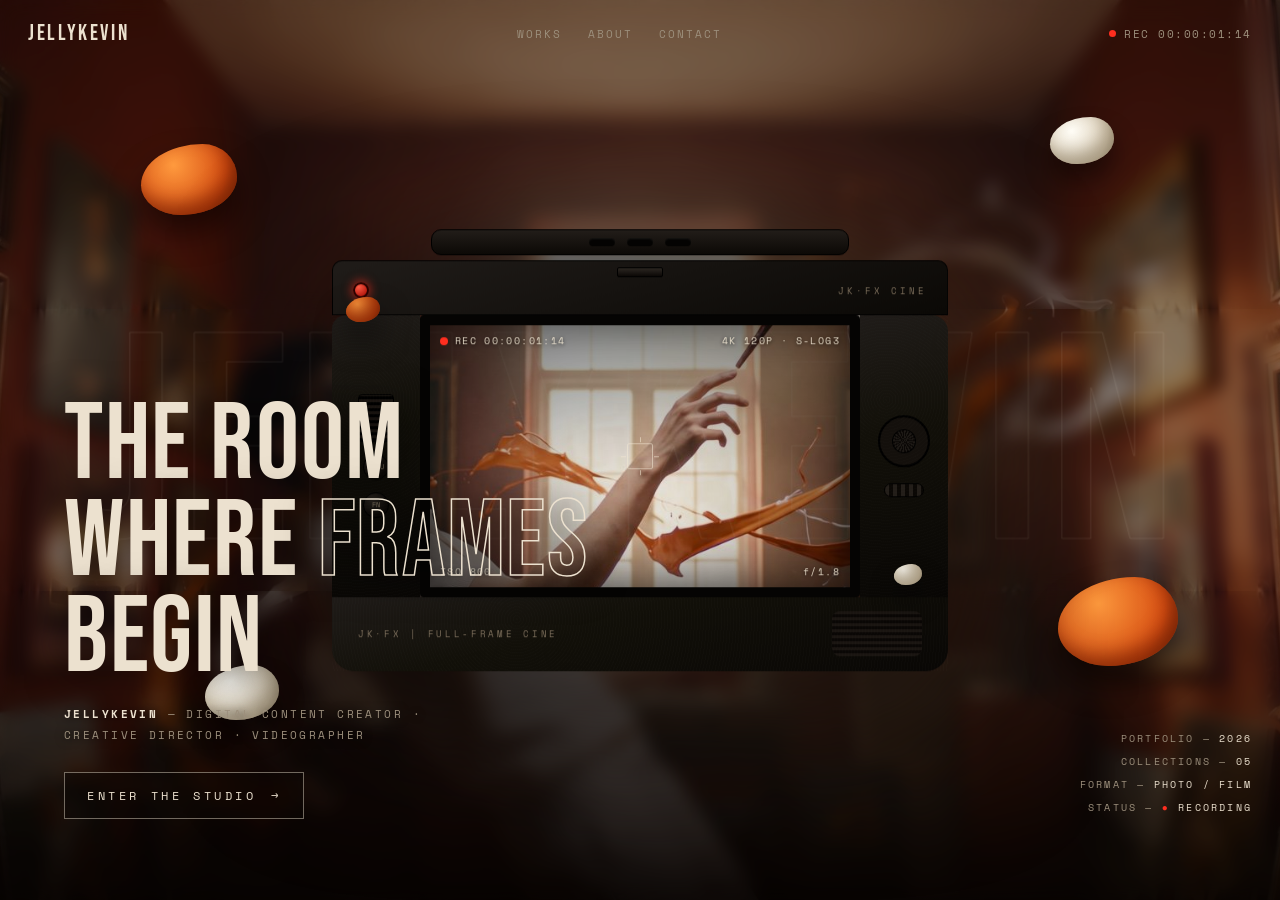
==== index.html @ 5ee9a4e8 "Add files via upload" ====
<!DOCTYPE html>
<html lang="en">
<head>
<meta charset="UTF-8">
<meta name="viewport" content="width=device-width, initial-scale=1.0">
<title>JellyKevin — The Red Studio</title>
<link rel="preconnect" href="https://fonts.googleapis.com">
<link href="https://fonts.googleapis.com/css2?family=Bebas+Neue&family=Space+Mono:ital,wght@0,400;0,700;1,400&family=Instrument+Sans:wght@400;500;600&display=swap" rel="stylesheet">
<style>
/* ============================================================
   JELLYKEVIN — THE RED STUDIO
   Concept: a camera's LCD is the doorway. Tap → the lens dollies
   forward, the body falls away, and you're standing inside a red
   studio where every framed work on the wall is a category.
   ============================================================ */
:root{
  --void:#0b0705;          /* unlit studio black, warm */
  --oxide:#7c2015;         /* red wall */
  --oxide-hot:#a1301d;     /* lit centre of the wall */
  --oxide-deep:#2b0a05;    /* wall falling into shadow */
  --bone:#ece1cf;          /* warm print-white */
  --bone-dim:#9c8f7c;
  --rec:#ff2e1f;           /* tally-light red, the only loud accent */
  --screenW:min(46vw,440px);
  --screenH:calc(var(--screenW) * .64);
  --font-display:"Bebas Neue", "Arial Narrow", Impact, sans-serif;
  --font-mono:"Space Mono", "Courier New", monospace;
  --font-body:"Instrument Sans", "Helvetica Neue", Helvetica, Arial, sans-serif;
}
@media (max-width:640px){
  :root{ --screenW:74vw; }
}
*{ margin:0; padding:0; box-sizing:border-box; }
html,body{ height:100%; }
body{
  background:var(--void);
  color:var(--bone);
  font-family:var(--font-body);
  overflow:hidden;
  -webkit-font-smoothing:antialiased;
}
button{ font:inherit; color:inherit; background:none; border:none; cursor:pointer; }

/* ---------- top HUD / nav ---------- */
nav{
  position:fixed; inset:0 0 auto 0; z-index:50;
  display:flex; align-items:center; justify-content:space-between;
  padding:20px 28px;
  font-family:var(--font-mono); font-size:11px; letter-spacing:.14em;
  mix-blend-mode:normal;
}
nav .logo{ font-family:var(--font-display); font-size:22px; letter-spacing:.12em; cursor:pointer; }
nav .links{ display:flex; gap:26px; }
nav .links button{ letter-spacing:.18em; color:var(--bone-dim); transition:color .25s; padding:4px 0; }
nav .links button:hover, nav .links button:focus-visible{ color:var(--bone); }
nav .links button.active{ color:var(--rec); }
nav .tc{ display:flex; align-items:center; gap:8px; color:var(--bone-dim); }
nav .tc .dot{ width:7px; height:7px; border-radius:50%; background:var(--rec); animation:blink 1.2s steps(1) infinite; }
@keyframes blink{ 50%{ opacity:.15; } }
@media (max-width:640px){
  nav{ padding:16px 18px; }
  nav .tc span.tcnum{ display:none; }
}

/* ============================================================
   THE ROOM  (always fullscreen behind everything)
   ============================================================ */
#room{
  position:fixed; inset:0; z-index:1;
  background:
    radial-gradient(120% 90% at 50% 42%, var(--oxide-hot) 0%, var(--oxide) 34%, var(--oxide-deep) 72%, #120503 100%);
  transform:scale(1.14);
  transition:transform 2.4s cubic-bezier(.16,.84,.28,1);
  overflow:hidden;
}
body.in-studio #room{ transform:scale(1); }
#room::after{ /* floor shadow + vignette */
  content:""; position:absolute; inset:0;
  background:
    linear-gradient(to top, rgba(5,2,1,.92) 0%, rgba(5,2,1,.35) 22%, transparent 40%),
    radial-gradient(140% 120% at 50% 50%, transparent 55%, rgba(4,1,0,.75) 100%);
  pointer-events:none;
}
.layer{ position:absolute; inset:-4%; transition:transform .18s ease-out; will-change:transform; }

/* AI 生成的画室视频会铺在这里（见 JS 顶部 ROOM_VIDEO 配置） */
#room video.bg{
  position:absolute; inset:0; width:100%; height:100%;
  object-fit:cover; filter:brightness(.85) saturate(1.05);
}
#room.has-video{ transform:none; transition:none; background-color:#1a0705; } /* 运镜交给视频本身 */
#room img.still{ position:absolute; inset:0; width:100%; height:100%; object-fit:cover; } /* 内嵌静帧：开场首帧/定格尾帧 */
#room video.bg{ opacity:0; transition:opacity .35s ease; } /* 视频真正播起来才淡入，杜绝黑屏 */
#room video.bg.live{ opacity:1; }
#room.has-video .wall-tex{ display:none; }
#room.has-video .furn{ display:none; } /* 视频里已有真实家具，隐藏代码画的剪影 */
#room.has-video .frame{ display:none; } /* 视频里已有真实油画，改用热区交互 */

/* ---------- 视频模式热区：隐形按钮 + 悬浮标签，像展签一样 ---------- */
#hotspots{ position:fixed; z-index:6; pointer-events:none; opacity:0; visibility:hidden; transition:opacity 1s ease .8s; }
body.in-studio #hotspots{ opacity:1; visibility:visible; }
.hs{ position:absolute; pointer-events:auto; cursor:pointer; }
.hs .lab{
  position:absolute; left:50%; top:calc(100% + 6px); transform:translateX(-50%);
  white-space:nowrap; text-align:center; pointer-events:none;
}
.hs .lab.up{ top:auto; bottom:calc(100% + 6px); }
.hs .lab .no{ display:block; font-family:var(--font-mono); font-size:9px; letter-spacing:.3em; color:var(--bone-dim); }
.hs .lab .nm{ font-family:var(--font-display); font-size:clamp(14px,1.4vw,20px); letter-spacing:.14em;
  color:var(--bone); text-shadow:0 2px 10px rgba(0,0,0,.8); }
.hs .bracket{ position:absolute; width:15px; height:15px; opacity:0; transition:opacity .25s; pointer-events:none; }
.hs:hover .bracket, .hs:focus-visible .bracket{ opacity:1; }
.hs:hover, .hs:focus-visible{ outline:none; }
.hs:hover .lab .nm{ color:#fff; }
.hs .bracket.tl{ top:0; left:0; border-top:2px solid var(--bone); border-left:2px solid var(--bone); }
.hs .bracket.tr{ top:0; right:0; border-top:2px solid var(--bone); border-right:2px solid var(--bone); }
.hs .bracket.bl{ bottom:0; left:0; border-bottom:2px solid var(--bone); border-left:2px solid var(--bone); }
.hs .bracket.br{ bottom:0; right:0; border-bottom:2px solid var(--bone); border-right:2px solid var(--bone); }

/* 手机竖屏：视频裁切后两侧的画看不到，改用底部分类栏 */
#mobileCats{ position:fixed; z-index:22; left:0; right:0; bottom:0; display:none;
  padding:14px 14px calc(16px + env(safe-area-inset-bottom)); gap:8px; flex-wrap:wrap; justify-content:center;
  background:linear-gradient(to top, rgba(6,3,2,.92), transparent);
  opacity:0; transition:opacity .8s ease .8s; }
body.in-studio #mobileCats{ opacity:1; }
#mobileCats button{ font-family:var(--font-mono); font-size:10px; letter-spacing:.2em; color:var(--bone);
  border:1px solid rgba(236,225,207,.35); padding:9px 13px; }
@media (max-width:720px){
  body.has-video-mode #hotspots, body.has-video-mode #studioHint{ display:none; }
  body.has-video-mode.in-studio #mobileCats{ display:flex; }
}

/* faint plaster texture on the wall */
.wall-tex{
  position:absolute; inset:0; opacity:.20; pointer-events:none;
  background:
    repeating-linear-gradient(93deg, transparent 0 46px, rgba(0,0,0,.28) 46px 47px),
    repeating-linear-gradient(2deg, transparent 0 90px, rgba(255,220,190,.05) 90px 91px);
}

/* dust motes */
.mote{ position:absolute; width:3px; height:3px; border-radius:50%;
  background:rgba(255,214,170,.5); filter:blur(.5px);
  animation:drift 14s linear infinite; opacity:0; }
@keyframes drift{
  0%{ transform:translate(0,0); opacity:0; }
  12%{ opacity:.7; }
  88%{ opacity:.4; }
  100%{ transform:translate(-70px,-120px); opacity:0; }
}

/* ---------- frames on the wall ---------- */
.frame{
  position:absolute;
  padding:0;
  background:linear-gradient(150deg,#171310,#060403);
  box-shadow:
    0 0 0 1px rgba(0,0,0,.7),
    0 26px 50px -18px rgba(0,0,0,.85),
    inset 0 0 0 1px rgba(255,225,190,.06);
  opacity:0; transform:translateY(16px);
  transition:opacity .8s ease, transform .8s ease, box-shadow .35s ease;
}
body.in-studio .frame{ opacity:1; transform:translateY(0); }
body.in-studio .frame:nth-of-type(1){ transition-delay:.15s }
body.in-studio .frame:nth-of-type(2){ transition-delay:.30s }
body.in-studio .frame:nth-of-type(3){ transition-delay:.45s }
body.in-studio .frame:nth-of-type(4){ transition-delay:.60s }
body.in-studio .frame:nth-of-type(5){ transition-delay:.75s }
.frame .art{
  position:absolute; inset:9px; overflow:hidden;
  filter:brightness(.62) saturate(.85);
  transition:filter .4s ease;
}
.frame .art img{ position:absolute; inset:0; width:100%; height:100%; object-fit:cover; }
.frame .art::after{ /* canvas grain */
  content:""; position:absolute; inset:0;
  background:repeating-linear-gradient(45deg, rgba(0,0,0,.10) 0 2px, transparent 2px 4px);
  mix-blend-mode:overlay;
}
.frame:hover .art, .frame:focus-visible .art{ filter:brightness(1) saturate(1.05); }
.frame:hover, .frame:focus-visible{
  box-shadow:
    0 0 0 1px rgba(0,0,0,.7),
    0 30px 60px -16px rgba(0,0,0,.9),
    0 0 44px -6px rgba(255,80,50,.28),
    inset 0 0 0 1px rgba(255,225,190,.14);
  outline:none;
}
/* viewfinder brackets appear on hover — the camera never really leaves */
.frame .bracket{ position:absolute; width:16px; height:16px; opacity:0; transition:opacity .3s; pointer-events:none; }
.frame:hover .bracket, .frame:focus-visible .bracket{ opacity:1; }
.frame .bracket.tl{ top:-8px; left:-8px; border-top:2px solid var(--bone); border-left:2px solid var(--bone); }
.frame .bracket.tr{ top:-8px; right:-8px; border-top:2px solid var(--bone); border-right:2px solid var(--bone); }
.frame .bracket.bl{ bottom:-8px; left:-8px; border-bottom:2px solid var(--bone); border-left:2px solid var(--bone); }
.frame .bracket.br{ bottom:-8px; right:-8px; border-bottom:2px solid var(--bone); border-right:2px solid var(--bone); }
.frame .plate{
  position:absolute; left:0; right:0; top:calc(100% + 12px);
  text-align:left; pointer-events:none;
}
.frame .plate .no{ font-family:var(--font-mono); font-size:9.5px; letter-spacing:.28em; color:var(--bone-dim); display:block; }
.frame .plate .nm{ font-family:var(--font-display); font-size:clamp(15px,1.6vw,22px); letter-spacing:.14em; color:var(--bone); }
.frame .plate .en{ font-family:var(--font-mono); font-size:9px; letter-spacing:.3em; color:var(--bone-dim); }

/* frame positions — a loose gallery hang, two side walls angled in */
.frame.f-sports    { left:7%;  top:24%; width:15vw; height:19vw; max-width:230px; max-height:300px;
                     transform-style:preserve-3d; }
.frame.f-film      { left:38%; top:16%; width:24vw; height:15.5vw; max-width:380px; max-height:250px; }
.frame.f-commercial{ left:70%; top:26%; width:13vw; height:16.5vw; max-width:210px; max-height:265px; }
.frame.f-auto      { left:-2%; top:47%; width:17vw; height:11.5vw; max-width:270px; max-height:185px;
                     transform:perspective(900px) rotateY(34deg); }
.frame.f-travel    { right:-2%; left:auto; top:49%; width:17vw; height:11.5vw; max-width:270px; max-height:185px;
                     transform:perspective(900px) rotateY(-34deg); }
body.in-studio .frame.f-auto  { transform:perspective(900px) rotateY(34deg)  translateY(0); }
body.in-studio .frame.f-travel{ transform:perspective(900px) rotateY(-34deg) translateY(0); }
@media (max-width:760px){
  .frame.f-sports{ left:6%; top:20%; width:26vw; height:33vw; }
  .frame.f-film{ left:40%; top:14%; width:44vw; height:29vw; }
  .frame.f-commercial{ left:64%; top:52%; width:24vw; height:31vw; }
  .frame.f-auto{ left:-4%; top:56%; width:30vw; height:21vw; }
  .frame.f-travel{ right:-4%; top:30%; width:30vw; height:21vw; }
  .frame .plate .nm{ font-size:14px; }
}

/* placeholder art — swap each for your real cover image (see JS notes) */
.art-sports{ background:linear-gradient(115deg,#2a0c06 8%,#c4451c 52%,#f7a63e 96%); }
.art-sports::before{ content:""; position:absolute; inset:0;
  background:repeating-linear-gradient(115deg, transparent 0 26px, rgba(255,255,255,.14) 26px 28px); }
.art-film{ background:radial-gradient(circle at 30% 22%, #d8cfc0 0%, #6b5c48 34%, #191410 72%); }
.art-film::before{ content:""; position:absolute; left:0; right:0; top:0; height:14%;
  background:#000; box-shadow:0 620% 0 0 #000; } /* letterbox bars */
.art-commercial{ background:linear-gradient(135deg,#1a1206 6%,#8a6a2c 55%,#e9c97a 100%); }
.art-commercial::before{ content:""; position:absolute; width:60%; aspect-ratio:1; border-radius:50%;
  left:50%; top:46%; transform:translate(-50%,-50%);
  background:radial-gradient(circle at 35% 32%, #f6e2ae, #6f4f1c 70%); opacity:.8; }
.art-auto{ background:linear-gradient(160deg,#05070c 10%,#22354d 58%,#8fa9c4 100%); }
.art-auto::before{ content:""; position:absolute; left:-12%; right:-12%; top:58%; height:2px;
  background:linear-gradient(90deg,transparent,#cfe2f5,transparent); box-shadow:0 -14px 22px 6px rgba(160,200,255,.25); }
.art-travel{ background:linear-gradient(#0d3038 0 55%, #144d52 55% 57%, #0a2226 57% 100%); }
.art-travel::before{ content:""; position:absolute; width:26%; aspect-ratio:1; border-radius:50%;
  left:58%; top:30%; background:radial-gradient(circle at 40% 35%, #ffd9a0, #d97a3a 75%); opacity:.85; }

/* furniture silhouettes, nearest parallax layer */
.furn{ position:absolute; background:#0a0503; }
.furn.table{ left:8%; bottom:6%; width:26vw; height:2.2vw; max-width:380px;
  box-shadow:0 3.4vw 0 -1vw #080402, -2vw 7vw 0 -2.4vw #060302; transform:skewX(-8deg); }
.furn.easel{ left:52%; bottom:4%; width:2px; height:22vh; background:#0c0604;
  transform:rotate(7deg); box-shadow:14px 2px 0 #0c0604, -14px 2px 0 #0c0604, 0 -1px 0 6px transparent; }
.furn.blob{ right:16%; bottom:9%; width:5vw; height:7vw; max-width:80px; max-height:110px;
  border-radius:52% 48% 60% 40% / 60% 40% 62% 38%;
  background:linear-gradient(150deg,#241812,#070302 70%); }

/* ============================================================
   THE CAMERA  (intro overlay)
   ============================================================ */
/* shroud：上下左右四块面板围出 LCD 窗口。
   不再用巨型边框挖洞（Safari 有渲染纹理上限会整层变黑），
   四块普通尺寸的面板在任何浏览器都绝对安全。
   面板 93% 不透明：画室会在首页背景里隐隐透出，LCD 窗口内全亮。 */
#shroud{ position:fixed; inset:0; z-index:10; pointer-events:none; }
#shroud .sp{ position:absolute; background:rgba(9,5,3,.45);
  -webkit-backdrop-filter:blur(9px) saturate(1.05);
  backdrop-filter:blur(9px) saturate(1.05);
  will-change:transform; }
#shroud .sp.t{ left:0; right:0; top:0; height:calc(50vh - var(--screenH)/2);
  transform-origin:50% calc(100% + var(--screenH)/2); }
#shroud .sp.b{ left:0; right:0; bottom:0; height:calc(50vh - var(--screenH)/2);
  transform-origin:50% calc(0px - var(--screenH)/2); }
#shroud .sp.l{ left:0; top:calc(50vh - var(--screenH)/2); width:calc(50vw - var(--screenW)/2); height:var(--screenH);
  transform-origin:calc(100% + var(--screenW)/2) 50%; }
#shroud .sp.r{ right:0; top:calc(50vh - var(--screenH)/2); width:calc(50vw - var(--screenW)/2); height:var(--screenH);
  transform-origin:calc(0px - var(--screenW)/2) 50%; }
#camWrap{
  position:fixed; left:50%; top:50%; z-index:11;
  transform:translate(-50%,-50%);
  display:grid;
  grid-template-columns:88px var(--screenW) 88px;
  grid-template-rows:86px var(--screenH) 74px;
  grid-template-areas:"hump hump hump" "cl scr cr" "cb cb cb";
  filter:drop-shadow(0 40px 80px rgba(0,0,0,.9));
  will-change:transform,opacity;
}
@media (max-width:640px){
  #camWrap{ grid-template-columns:44px var(--screenW) 44px; grid-template-rows:66px var(--screenH) 58px; }
}
.cam-part{ background:linear-gradient(165deg,#201c19 0%,#121009 40%,#090705 100%); position:relative; }
.cam-part::after{ /* leatherette texture */
  content:""; position:absolute; inset:0; opacity:.35;
  background:repeating-radial-gradient(circle at 30% 30%, rgba(255,255,255,.03) 0 1px, transparent 1px 3px);
}
/* —— FX3 式方盒机顶：提手 + 顶板 —— */
#cam-hump{ grid-area:hump; background:none; display:flex; flex-direction:column; }
#cam-hump::after{ display:none; }
#cam-hump .handle{
  height:26px; margin:0 16%; border-radius:10px;
  background:linear-gradient(#221d19,#0c0906); border:1px solid #000;
  display:flex; gap:12px; align-items:center; justify-content:center;
}
#cam-hump .handle i{ width:26px; height:8px; border-radius:4px; background:#040302;
  box-shadow:inset 0 1px 2px rgba(255,255,255,.07); }
#cam-hump .topplate{
  flex:1; margin-top:5px; position:relative; border-radius:10px 10px 0 0;
  background:linear-gradient(165deg,#201c19,#0b0906); border:1px solid rgba(0,0,0,.85);
}
#cam-hump .shoe{ position:absolute; left:50%; top:6px; transform:translateX(-50%);
  width:46px; height:10px; border-radius:2px;
  background:linear-gradient(#2b2621,#0b0806); border:1px solid #000; }
#cam-hump .recbtn{ position:absolute; left:20px; top:55%; transform:translateY(-50%);
  width:16px; height:16px; border-radius:50%;
  background:radial-gradient(circle at 35% 30%, #ff5c47, #b3140a 70%);
  box-shadow:0 0 10px 2px rgba(255,46,31,.55), inset 0 0 0 2px #2a0300;
  animation:blink 1.2s steps(1) infinite; }
#cam-hump .brand{ position:absolute; right:20px; top:55%; transform:translateY(-50%);
  font-family:var(--font-mono); font-size:9px; letter-spacing:.32em; color:#7d6f5c; }
#cam-left{ grid-area:cl; border-radius:14px 0 0 0; display:flex; flex-direction:column; align-items:center;
  justify-content:center; gap:12px; }
#cam-left .vent{ width:36px; height:48px; border-radius:4px; border:1px solid #000;
  background:repeating-linear-gradient(0deg,#000 0 3px,#1e1813 3px 6px); }
#cam-left .btn{ width:26px; height:26px; border-radius:50%;
  background:radial-gradient(circle at 35% 30%, #2c2620, #0c0906 70%); border:1px solid #000;
  display:flex; align-items:center; justify-content:center;
  font-family:var(--font-mono); font-size:6.5px; letter-spacing:.05em; color:#8d7f6a; }
#cam-right{ grid-area:cr; border-radius:0 16px 0 0; display:flex; flex-direction:column; align-items:center;
  justify-content:center; gap:16px; }
#cam-right .dial{ width:52px; height:52px; border-radius:50%;
  background:
    repeating-conic-gradient(#1d1915 0 9deg, #0a0705 9deg 18deg);
  border:2px solid #000; box-shadow:inset 0 0 0 12px #14100c, inset 0 0 0 13px #000; }
#cam-right .wheel{ width:40px; height:14px; border-radius:7px;
  background:repeating-linear-gradient(90deg,#231e19 0 4px,#0b0805 4px 8px); border:1px solid #000; }
@media (max-width:640px){
  #cam-left .btn{ width:20px; height:20px; font-size:0; }
  #cam-right .dial{ width:34px; height:34px; box-shadow:inset 0 0 0 8px #14100c, inset 0 0 0 9px #000; }
  #cam-right .wheel{ width:26px; }
  #cam-hump .brand{ right:10px; }
}
#cam-bottom{ grid-area:cb; border-radius:0 0 22px 22px; display:flex; align-items:center; justify-content:space-between; padding:0 26px; }
#cam-bottom .model{ font-family:var(--font-mono); font-size:9px; letter-spacing:.3em; color:#7d6f5c; }
#cam-bottom .grip{ width:90px; height:60%; border-radius:8px;
  background:repeating-linear-gradient(0deg,#1a1511 0 3px,#0a0705 3px 6px); }
#cam-screen{
  grid-area:scr;
  border:10px solid #050403; border-radius:4px;
  position:relative;
  box-shadow:inset 0 0 40px rgba(0,0,0,.55);
}
/* HUD painted over the transparent LCD */
.hud{ position:absolute; font-family:var(--font-mono); font-size:10px; letter-spacing:.14em;
  color:rgba(240,230,210,.92); text-shadow:0 1px 4px rgba(0,0,0,.8); pointer-events:none; }
.hud.tl{ top:8px; left:10px; display:flex; align-items:center; gap:7px; }
.hud.tl .dot{ width:8px; height:8px; border-radius:50%; background:var(--rec); animation:blink 1.2s steps(1) infinite; }
.hud.tr{ top:8px; right:10px; }
.hud.bl{ bottom:8px; left:10px; }
.hud.br{ bottom:8px; right:10px; }
.hud.cx{ left:50%; top:50%; width:26px; height:26px; transform:translate(-50%,-50%);
  border:1px solid rgba(240,230,210,.55); border-radius:2px; }
.hud.cx::before,.hud.cx::after{ content:""; position:absolute; background:rgba(240,230,210,.55); }
.hud.cx::before{ left:50%; top:-7px; width:1px; height:5px; box-shadow:0 33px 0 rgba(240,230,210,.55); }
.hud.cx::after{ top:50%; left:-7px; height:1px; width:5px; box-shadow:33px 0 0 rgba(240,230,210,.55); }
@media (max-width:640px){ .hud{ font-size:8px; } }

/* ---------- hero copy ---------- */
#hero{
  position:fixed; z-index:12; left:5vw; bottom:9vh; max-width:560px;
  pointer-events:none;
}
#hero h1{
  font-family:var(--font-display);
  font-size:clamp(52px,8.4vw,124px);
  line-height:.9; letter-spacing:.015em; font-weight:400;
  text-shadow:0 4px 40px rgba(0,0,0,.6);
}
#hero h1 em{ font-style:normal; color:transparent; -webkit-text-stroke:1.5px var(--bone); }
#hero .sub{
  margin-top:16px; font-family:var(--font-mono); font-size:11px;
  letter-spacing:.22em; color:var(--bone-dim); line-height:1.9;
  text-shadow:0 1px 10px rgba(0,0,0,.85);
}
#hero .sub b{ color:var(--bone); font-weight:700; }
#enterBtn{
  pointer-events:auto; margin-top:26px;
  display:inline-flex; align-items:center; gap:14px;
  font-family:var(--font-mono); font-size:12px; letter-spacing:.3em;
  color:var(--bone); padding:14px 22px;
  border:1px solid rgba(236,225,207,.45);
  background:rgba(10,6,4,.5);
  transition:background .3s,border-color .3s;
}
#enterBtn:hover,#enterBtn:focus-visible{ background:rgba(236,225,207,.1); border-color:var(--bone); outline:none; }
#enterBtn .arrow{ display:inline-block; animation:nudge 1.6s ease-in-out infinite; }
@keyframes nudge{ 50%{ transform:translateX(6px); } }
@media (max-width:640px){
  #hero{ left:6vw; right:6vw; bottom:6vh; }
}

/* ---------- homepage atmosphere ---------- */
#bigword{
  position:fixed; z-index:10; left:50%; top:50%;
  transform:translate(-50%,-50%);
  font-family:var(--font-display); font-size:clamp(120px,23vw,330px);
  letter-spacing:.03em; white-space:nowrap; pointer-events:none;
  color:transparent; -webkit-text-stroke:1px rgba(236,225,207,.10);
  mix-blend-mode:screen;
}
#meta{
  position:fixed; z-index:12; right:28px; bottom:9vh; text-align:right;
  font-family:var(--font-mono); font-size:10px; letter-spacing:.22em;
  color:var(--bone-dim); line-height:2.3; pointer-events:none;
}
#meta b{ color:var(--bone); font-weight:400; }
#meta .r{ color:var(--rec); }
@media (max-width:860px){ #meta{ display:none; } }
.pfx{ position:fixed; z-index:10; pointer-events:none; will-change:transform; }
.pfx.front{ z-index:12; }
.pfx i{
  display:block; width:var(--s,80px); aspect-ratio:1.35;
  background:radial-gradient(circle at 34% 30%, #ff9a3e, #d64e12 66%, #7e2707);
  border-radius:64% 36% 58% 42% / 58% 46% 54% 42%;
  box-shadow:inset -8px -10px 18px rgba(90,20,0,.55), 0 18px 30px rgba(0,0,0,.5);
  animation:bob var(--d,7s) ease-in-out infinite alternate;
}
.pfx.milk i{
  background:radial-gradient(circle at 34% 30%, #fffdf6, #dccfb8 68%, #96876d);
  box-shadow:inset -8px -10px 16px rgba(120,105,80,.5), 0 16px 26px rgba(0,0,0,.45);
}
@keyframes bob{
  from{ transform:translateY(-12px) rotate(-7deg) scale(.98); }
  to  { transform:translateY(14px)  rotate(8deg)  scale(1.03); }
}

/* fade-out states for intro pieces */
#shroud,#camWrap,#hero,#bigword,#meta,.pfx{ transition:opacity .6s ease; }
body.zooming #hero, body.zooming #bigword, body.zooming #meta, body.zooming .pfx{ opacity:0; }
body.in-studio #shroud, body.in-studio #camWrap, body.in-studio #hero,
body.in-studio #bigword, body.in-studio #meta, body.in-studio .pfx{ display:none; }

/* studio hint line */
#studioHint{
  position:fixed; z-index:20; left:50%; bottom:26px; transform:translateX(-50%);
  font-family:var(--font-mono); font-size:10px; letter-spacing:.32em; color:var(--bone-dim);
  opacity:0; transition:opacity 1s ease 1.2s; pointer-events:none; white-space:nowrap;
}
body.in-studio #studioHint{ opacity:1; }

/* ============================================================
   PAGES (gallery + about) — quiet, editorial, lets the work speak
   ============================================================ */
.page{
  position:fixed; inset:0; z-index:40; background:var(--void);
  transform:translateY(100%); transition:transform .7s cubic-bezier(.2,.9,.25,1);
  overflow-y:auto; overscroll-behavior:contain;
}
.page.open{ transform:translateY(0); }
.page-inner{ max-width:1160px; margin:0 auto; padding:110px 6vw 120px; }
.backBtn{
  font-family:var(--font-mono); font-size:11px; letter-spacing:.26em; color:var(--bone-dim);
  display:inline-flex; gap:10px; align-items:center; margin-bottom:44px; transition:color .25s;
}
.backBtn:hover{ color:var(--rec); }
.eyebrow{ font-family:var(--font-mono); font-size:11px; letter-spacing:.34em; color:var(--rec); }
.page h2{
  font-family:var(--font-display); font-weight:400;
  font-size:clamp(56px,9vw,120px); line-height:.92; letter-spacing:.01em; margin:10px 0 8px;
}
.page .lede{ font-family:var(--font-mono); font-size:12px; color:var(--bone-dim);
  letter-spacing:.12em; line-height:2; max-width:520px; }
.grid{
  margin-top:56px; display:grid; gap:22px;
  grid-template-columns:repeat(auto-fill,minmax(min(300px,100%),1fr));
}
.tile{
  position:relative; aspect-ratio:16/10; overflow:hidden;
  background:#141010; border:1px solid rgba(236,225,207,.08);
}
.tile.portrait{ aspect-ratio:4/5; }
.tile.tall{ aspect-ratio:9/16; }
.tile.wide{ grid-column:span 2; aspect-ratio:2.35/1; }
@media (max-width:720px){ .tile.wide{ grid-column:span 1; } }
.tile .vfacade{
  position:absolute; inset:0; width:100%; height:100%; border:0; cursor:pointer;
  background-size:cover; background-position:center; background-color:#141010;
  display:flex; align-items:center; justify-content:center; padding:0;
}
.tile .vfacade::before{ content:""; position:absolute; inset:0;
  background:rgba(6,3,2,.28); transition:background .3s; }
.tile .vfacade:hover::before{ background:rgba(6,3,2,.05); }
.tile .vfacade .play{
  position:relative; width:56px; height:56px; border-radius:50%;
  border:1px solid rgba(236,225,207,.65); background:rgba(6,3,2,.55);
  display:flex; align-items:center; justify-content:center;
  color:var(--bone); font-size:15px; transition:background .3s, border-color .3s, transform .3s;
}
.tile .vfacade:hover .play{ background:var(--rec); border-color:var(--rec); transform:scale(1.08); }
.tile .ytlink{
  position:absolute; top:10px; right:10px; z-index:3;
  font-family:var(--font-mono); font-size:8.5px; letter-spacing:.2em;
  color:var(--bone); text-decoration:none; padding:5px 8px;
  background:rgba(6,3,2,.72); border:1px solid rgba(236,225,207,.28);
  opacity:0; transition:opacity .25s, background .25s;
}
.tile:hover .ytlink{ opacity:1; }
.tile .ytlink:hover{ background:var(--rec); border-color:var(--rec); }
.tile img,.tile video,.tile iframe{ position:absolute; inset:0; width:100%; height:100%; object-fit:cover; border:0; }
.tile .ph{
  position:absolute; inset:0; display:flex; flex-direction:column; gap:10px;
  align-items:center; justify-content:center;
  font-family:var(--font-mono); font-size:10px; letter-spacing:.26em; color:var(--bone-dim);
}
.tile .ph .play{ width:52px; height:52px; border-radius:50%; border:1px solid rgba(236,225,207,.4);
  display:flex; align-items:center; justify-content:center; font-size:14px; color:var(--bone); }
.tile .cap{ position:absolute; left:14px; bottom:12px; font-family:var(--font-mono);
  font-size:10px; letter-spacing:.2em; color:rgba(236,225,207,.75);
  text-shadow:0 1px 6px rgba(0,0,0,.8); }
.tile:hover{ border-color:rgba(255,46,31,.5); }

/* ---------- about page ---------- */
#about .cols{ display:grid; grid-template-columns:1.1fr .9fr; gap:8vw; margin-top:60px; }
@media (max-width:860px){ #about .cols{ grid-template-columns:1fr; gap:60px; } }
.roleList{ list-style:none; margin-top:26px; }
.roleList li{
  font-family:var(--font-display); font-size:clamp(26px,3.4vw,44px); letter-spacing:.04em;
  padding:16px 0; border-bottom:1px solid rgba(236,225,207,.14);
  display:flex; justify-content:space-between; align-items:baseline;
}
.roleList li span{ font-family:var(--font-mono); font-size:10px; letter-spacing:.3em; color:var(--bone-dim); }
.fact{ margin-bottom:44px; }
.fact h3{ font-family:var(--font-mono); font-size:10px; letter-spacing:.34em; color:var(--rec);
  font-weight:400; margin-bottom:16px; }
.tags{ display:flex; flex-wrap:wrap; gap:10px; }
.tags span{
  font-family:var(--font-mono); font-size:11px; letter-spacing:.14em;
  border:1px solid rgba(236,225,207,.25); padding:8px 14px; color:var(--bone);
}
.fruit{ font-family:var(--font-display); font-size:34px; letter-spacing:.06em; }
.fruit small{ font-family:var(--font-mono); font-size:10px; letter-spacing:.28em; color:var(--bone-dim); display:block; margin-top:6px; }

.gawx{
  display:flex; gap:20px; align-items:center;
}
.gawx .photo{
  width:120px; aspect-ratio:4/5; flex:none;
  border:1px solid rgba(236,225,207,.25); background:#141010;
  display:flex; align-items:center; justify-content:center; text-align:center;
  font-family:var(--font-mono); font-size:8.5px; letter-spacing:.2em; color:var(--bone-dim);
  padding:8px;
}
.gawx .photo img{ width:100%; height:100%; object-fit:cover; }
.gawx .who .nm{ font-family:var(--font-display); font-size:30px; letter-spacing:.06em; }
.gawx .who p{ font-family:var(--font-mono); font-size:10.5px; color:var(--bone-dim);
  letter-spacing:.1em; line-height:1.9; margin-top:8px; max-width:260px; }

/* the July record — spins like it's on the platter */
.vinylWrap{ display:flex; gap:24px; align-items:center; }
.vinyl{
  width:170px; height:170px; flex:none; border-radius:50%;
  background:
    radial-gradient(circle, #0d0b0a 0 26%, transparent 26%),
    repeating-radial-gradient(circle, #171310 0 2px, #0b0806 2px 4px);
  box-shadow:0 14px 34px rgba(0,0,0,.7), inset 0 0 24px rgba(0,0,0,.9);
  position:relative;
  animation:spin 5s linear infinite;
}
@keyframes spin{ to{ transform:rotate(360deg); } }
.vinyl .label{
  position:absolute; inset:50% auto auto 50%; width:44%; aspect-ratio:1;
  transform:translate(-50%,-50%); border-radius:50%;
  background:radial-gradient(circle at 38% 32%, #b5401f, #6d1408 78%);
  display:flex; flex-direction:column; align-items:center; justify-content:center; gap:2px;
  text-align:center; overflow:hidden;
}
.vinyl .label img{ position:absolute; inset:0; width:100%; height:100%; object-fit:cover; border-radius:50%; }
.vinyl .label b{ font-family:var(--font-display); font-size:12px; letter-spacing:.1em; }
.vinyl .label i{ font-family:var(--font-mono); font-style:normal; font-size:7px; letter-spacing:.22em; color:#f4d9c4; }
.vinyl::after{ content:""; position:absolute; left:50%; top:50%; width:7px; height:7px;
  border-radius:50%; background:#050302; transform:translate(-50%,-50%); }
.vinylWrap .track p{ font-family:var(--font-mono); font-size:10.5px; letter-spacing:.16em;
  color:var(--bone-dim); line-height:2; }
.vinylWrap .track .song{ font-family:var(--font-display); font-size:26px; letter-spacing:.05em; color:var(--bone); }

/* ---------- CONTACT 工牌 ---------- */
#lanyard{
  position:fixed; top:0; left:50%; z-index:49;
  transform:translateX(-50%) translateY(-120vh);
  transform-origin:50% 0;
  display:none; will-change:transform;
  filter:drop-shadow(0 30px 50px rgba(0,0,0,.6));
}
#lanyard.on{ display:block; }
#lanyard .strap{
  width:18px; height:26vh; min-height:150px; margin:0 auto;
  background:linear-gradient(90deg,#181209,#2a1e12 48%,#120c07);
  box-shadow:0 0 0 1px #000; overflow:hidden;
  display:flex; justify-content:center;
}
#lanyard .strap span{
  writing-mode:vertical-rl; font-family:var(--font-mono); font-size:7.5px;
  letter-spacing:.34em; color:#8a7c66; white-space:nowrap;
}
#lanyard .clip{
  width:36px; height:15px; margin:-1px auto 0; border-radius:4px;
  background:linear-gradient(#3a332b,#14100b); border:1px solid #000;
}
#lanyard .badge{
  width:min(66vw,256px); margin:1px auto 0; padding:16px 18px 14px;
  background:linear-gradient(168deg,#161009 0%,#0b0705 55%);
  border:1px solid rgba(236,225,207,.24);
  box-shadow:inset 0 0 0 1px rgba(0,0,0,.85), inset 0 40px 60px -40px rgba(161,48,29,.35);
  cursor:pointer; user-select:none;
}
.badge .slot{ width:42px; height:8px; border-radius:4px; background:#000;
  box-shadow:inset 0 1px 3px rgba(255,255,255,.1); margin:0 auto 13px; }
.badge .bname{ font-family:var(--font-display); font-size:34px; line-height:.9; letter-spacing:.05em; position:relative; }
.badge .bname .bid{ position:absolute; right:0; bottom:4px; font-family:var(--font-mono);
  font-size:8px; letter-spacing:.26em; color:var(--bone-dim); display:flex; align-items:center; gap:5px; }
.badge .bname .bid i{ width:6px; height:6px; border-radius:50%; background:var(--rec);
  animation:blink 1.2s steps(1) infinite; }
.badge .redbar{ height:3px; background:var(--rec); margin:10px 0 12px; }
.badge .bphoto{ aspect-ratio:1/1.08; overflow:hidden; border:1px solid rgba(236,225,207,.16); background:#141010; }
.badge .bphoto img{ width:100%; height:100%; object-fit:cover; }
.badge .brole{ margin-top:11px; font-family:var(--font-mono); font-size:8px;
  letter-spacing:.24em; color:var(--bone-dim); line-height:1.9; }
.badge .brows{ margin-top:10px; padding-top:10px; border-top:1px solid rgba(236,225,207,.14);
  display:grid; grid-template-columns:auto 1fr; gap:4px 12px;
  font-family:var(--font-mono); font-size:8px; letter-spacing:.14em; }
.badge .brows span{ color:var(--bone-dim); letter-spacing:.26em; }
.badge .brows b{ color:var(--bone); font-weight:400; text-align:right; letter-spacing:.05em; word-break:break-all; }
.badge .bbar{ margin-top:12px; height:24px; opacity:.9;
  background:repeating-linear-gradient(90deg,
    var(--bone) 0 2px, transparent 2px 4px, var(--bone) 4px 5px, transparent 5px 9px,
    var(--bone) 9px 12px, transparent 12px 14px); }
.badge .bnum{ margin-top:5px; font-family:var(--font-mono); font-size:7.5px;
  letter-spacing:.4em; color:var(--bone-dim); text-align:center; }
nav .links #navContact.on{ color:var(--rec); }

/* ---------- motion sanity ---------- */
@media (prefers-reduced-motion:reduce){
  *{ animation:none !important; transition-duration:.01s !important; }
}
</style>
</head>
<body>

<!-- ======================= NAV / HUD ======================= -->
<nav>
  <div class="logo">JELLYKEVIN</div>
  <div class="links">
    <button id="navWorks">WORKS</button>
    <button id="navAbout">ABOUT</button>
    <button id="navContact">CONTACT</button>
  </div>
  <div class="tc"><span class="dot"></span><span>REC</span><span class="tcnum" id="tc">00:00:00:00</span></div>
</nav>

<!-- ======================= THE ROOM ======================= -->
<div id="room" aria-label="The red studio">
  <div class="wall-tex"></div>

  <div class="layer" data-depth="14">
    <button class="frame f-sports" data-cat="sports" aria-label="Sports gallery">
      <span class="art art-sports"><img src="sports.jpg" alt="Sports cover — boxer with championship belt"></span>
      <span class="bracket tl"></span><span class="bracket tr"></span><span class="bracket bl"></span><span class="bracket br"></span>
      <span class="plate"><span class="no">01</span><span class="nm">SPORTS</span></span>
    </button>
    <button class="frame f-film" data-cat="film" aria-label="Short film gallery">
      <span class="art art-film"><img src="film.jpg" alt="Short film cover — clown doll"></span>
      <span class="bracket tl"></span><span class="bracket tr"></span><span class="bracket bl"></span><span class="bracket br"></span>
      <span class="plate"><span class="no">03</span><span class="nm">SHORT FILM</span></span>
    </button>
    <button class="frame f-commercial" data-cat="commercial" aria-label="Commercial gallery">
      <span class="art art-commercial"><img src="commercial.jpg" alt="Commercial cover — woman meditating"></span>
      <span class="bracket tl"></span><span class="bracket tr"></span><span class="bracket bl"></span><span class="bracket br"></span>
      <span class="plate"><span class="no">04</span><span class="nm">COMMERCIAL</span></span>
    </button>
  </div>

  <div class="layer" data-depth="26">
    <button class="frame f-auto" data-cat="auto" aria-label="Automotive gallery">
      <span class="art art-auto"><img src="automotive.jpg" alt="Automotive cover — BMW M2 headlights"></span>
      <span class="bracket tl"></span><span class="bracket tr"></span><span class="bracket bl"></span><span class="bracket br"></span>
      <span class="plate"><span class="no">02</span><span class="nm">AUTOMOTIVE</span></span>
    </button>
    <button class="frame f-travel" data-cat="travel" aria-label="Wander — travel gallery">
      <span class="art art-travel"><img src="wander.jpg" alt="Wander cover — School of Athens fresco"></span>
      <span class="bracket tl"></span><span class="bracket tr"></span><span class="bracket bl"></span><span class="bracket br"></span>
      <span class="plate"><span class="no">05</span><span class="nm">WANDER</span></span>
    </button>
  </div>

  <div class="layer" data-depth="42">
    <div class="furn table"></div>
    <div class="furn easel"></div>
    <div class="furn blob"></div>
  </div>
</div>

<div id="studioHint">SELECT A FRAME ON THE WALL — EACH ONE OPENS A COLLECTION</div>

<!-- ======================= CAMERA INTRO ======================= -->
<div id="shroud" aria-hidden="true">
  <div class="sp t"></div><div class="sp b"></div><div class="sp l"></div><div class="sp r"></div>
</div>

<div id="camWrap" aria-hidden="true">
  <div class="cam-part" id="cam-hump">
    <div class="handle"><i></i><i></i><i></i></div>
    <div class="topplate">
      <span class="recbtn"></span>
      <span class="shoe"></span>
      <span class="brand">JK·FX CINE</span>
    </div>
  </div>
  <div class="cam-part" id="cam-left">
    <div class="vent"></div><div class="btn">MENU</div><div class="btn">FN</div>
  </div>
  <div id="cam-screen">
    <span class="hud tl"><span class="dot"></span>REC <span id="hudTc">00:00:00:00</span></span>
    <span class="hud tr">4K 120P · S-LOG3</span>
    <span class="hud bl">ISO 800</span>
    <span class="hud br">f/1.8</span>
    <span class="hud cx"></span>
  </div>
  <div class="cam-part" id="cam-right">
    <div class="dial"></div><div class="wheel"></div>
  </div>
  <div class="cam-part" id="cam-bottom">
    <span class="model">JK·FX | FULL-FRAME CINE</span>
    <div class="grip"></div>
  </div>
</div>

<div id="bigword" aria-hidden="true">JELLYKEVIN</div>
<span class="pfx" data-depth="26" style="left:11%; top:16%; --s:96px; --d:8s"><i></i></span>
<span class="pfx milk" data-depth="40" style="right:13%; top:13%; --s:64px; --d:6.4s"><i></i></span>
<span class="pfx" data-depth="52" style="right:8%; bottom:26%; --s:120px; --d:9s"><i></i></span>
<span class="pfx milk" data-depth="34" style="left:16%; bottom:20%; --s:74px; --d:7.2s"><i></i></span>
<span class="pfx front" data-depth="64" style="left:27%; top:33%; --s:34px; --d:5.6s"><i></i></span>
<span class="pfx front milk" data-depth="72" style="right:28%; bottom:35%; --s:28px; --d:5s"><i></i></span>

<div id="meta" aria-hidden="true">
  PORTFOLIO — <b>2026</b><br>
  COLLECTIONS — <b>05</b><br>
  FORMAT — <b>PHOTO / FILM</b><br>
  STATUS — <span class="r">●</span> <b>RECORDING</b>
</div>

<!-- ======================= CONTACT 工牌 ======================= -->
<div id="lanyard" aria-hidden="true">
  <div class="strap"><span>JELLYKEVIN — THE RED STUDIO — JELLYKEVIN — THE RED STUDIO — JELLYKEVIN — THE RED STUDIO —</span></div>
  <div class="clip"></div>
  <div class="badge" id="badgeCard">
    <div class="slot"></div>
    <div class="bname">JELLY<br>KEVIN <span class="bid"><i></i>ID·2026</span></div>
    <div class="redbar"></div>
    <div class="bphoto"><img id="badgeImg" alt="JellyKevin"></div>
    <div class="brole">DIGITAL CONTENT CREATOR<br>CREATIVE DIRECTOR · VIDEOGRAPHER</div>
    <div class="brows">
      <span>EMAIL</span><b>jellykevin.yifei@gmail.com</b>
      <span>INSTAGRAM</span><b>@kevininrecord</b>
      <span>AGE</span><b>21</b>
    </div>
    <div class="bbar"></div>
    <div class="bnum">JK · 0705 · 2026 · REC</div>
  </div>
</div>

<div id="hero">
  <h1>THE ROOM<br>WHERE <em>FRAMES</em><br>BEGIN</h1>
  <div class="sub"><b>JELLYKEVIN</b> — DIGITAL CONTENT CREATOR ·<br>CREATIVE DIRECTOR · VIDEOGRAPHER</div>
  <button id="enterBtn">ENTER THE STUDIO <span class="arrow">→</span></button>
</div>

<!-- ======================= GALLERY PAGE ======================= -->
<section class="page" id="gallery" aria-hidden="true">
  <div class="page-inner">
    <button class="backBtn" data-back>← BACK TO STUDIO</button>
    <div class="eyebrow" id="gEyebrow">01 — COLLECTION</div>
    <h2 id="gTitle">SPORTS</h2>
    <p class="lede" id="gLede"></p>
    <div class="grid" id="gGrid"></div>
  </div>
</section>

<!-- ======================= ABOUT PAGE ======================= -->
<section class="page" id="about" aria-hidden="true">
  <div class="page-inner">
    <button class="backBtn" data-back>← BACK TO STUDIO</button>
    <div class="eyebrow">THE PERSON BEHIND THE LENS</div>
    <h2>JELLY<br>KEVIN</h2>
    <div class="cols">
      <div>
        <ul class="roleList">
          <li>DIGITAL CONTENT CREATOR <span>ROLE / 01</span></li>
          <li>CREATIVE DIRECTOR <span>ROLE / 02</span></li>
          <li>VIDEOGRAPHER <span>ROLE / 03</span></li>
        </ul>
        <div class="fact" style="margin-top:52px">
          <h3>OFF CAMERA</h3>
          <div class="tags">
            <span>BASKETBALL</span><span>GYM</span><span>SNOWBOARDING</span>
            <span>DIGITAL CREATION</span><span>TRAVEL</span><span>AIGC</span>
          </div>
        </div>
        <div class="fact">
          <h3>FUEL OF CHOICE</h3>
          <div class="fruit">MANGO &amp; BANANA<small>PRE-SHOOT · POST-GYM · ALWAYS</small></div>
        </div>
      </div>
      <div>
        <div class="fact">
          <h3>CREATOR I KEEP REWATCHING</h3>
          <div class="gawx">
            <div class="photo"><img src="gawx.jpg" alt="Gawx"></div>
            <div class="who">
              <div class="nm">GAWX</div>
              <p>The one channel that makes me want to pick the camera back up, every single time.</p>
            </div>
          </div>
        </div>
        <div class="fact">
          <h3>JULY ON REPEAT</h3>
          <div class="vinylWrap">
            <div class="vinyl" aria-label="Spinning record">
              <div class="label">
                <img src="tems.jpg" alt="Baby O Boy — Tems album art">
              </div>
            </div>
            <div class="track">
              <div class="song">BABY O BOY</div>
              <p>TEMS<br>MOST PLAYED — JULY 2026<br>33⅓ RPM IN MY HEAD</p>
            </div>
          </div>
        </div>
      </div>
    </div>
  </div>
</section>

<script>
/* ============================================================
   YOUR WORK GOES HERE ⬇
   每个分类的作品都写在这个对象里。想放真图/真视频时：
   - 图片:  { kind:"photo", src:"https://.../你的图.jpg", cap:"标题" }
   - 视频:  { kind:"video", embed:"https://www.youtube.com/embed/视频ID", cap:"标题" }
            或本地文件 { kind:"video", src:"clip.mp4", cap:"标题" }
   没填 src/embed 的会显示占位格。
   ============================================================ */
/* ============================================================
   AI 视频开场配置 ⬇
   把你用 AIGC 生成的「红色画室 + 你悬浮泼颜料」视频链接填在这里，
   它会成为画室的全屏背景：相机屏幕里透出的是它，推镜进入后
   环绕的也是它，墙上的分类画框会浮在视频对应位置之上。
   要求：横版 16:9、1080p 以上、能无缝循环（首尾帧一致最好）、
   压缩到 10MB 以内（用 HandBrake，H.264，静音）。
   例：const ROOM_VIDEO = "studio-loop.mp4";
   ============================================================ */
const ROOM_VIDEO = "studio-loop.mp4";   /* 备用外部文件 */
const ROOM_VIDEO_B64 = "[base64]//AAAAN2F2Y0MBZAAy/+EAGmdkADKs2YAoALX4iEAAAAMAQAAADAPGDGaAAQAGaOl4fLIs/[base64]/[base64]/[base64]//[base64]/1VyZP/wlPEj912v3Ua5DoQ4j3OlWdY6J9aaUFBu39hKFUDcq2GSqx9CU1EzJTBnXi/BA2cs5W/6d/Ny0osI8foE6ijcW8Qc905eT+5rKbcomJf2A+ztyemj++yyDzj3lHSGm4eRGjT07clqsVjz7d11l1LlHEhRTauv+98zrbH4ca7VpdPvrqB26erlcrdUgZJy49okZKlsNfsBe0dBDHewc1voBS6U8lUmp2R8xTf5xNfN+iaCQ5rHFVNe50Ro2h/UtVg1yVA8DJbY2BlxkWEyjxmcwVg/i4yRH+hsR5RCzN7Py3ksy0ADCnl9E3hXEY2qIRDJnif1INnAcagIfthPH4UYw0ypO/kXqRdi8p4Ub92nrwBMeQ0gRgcVNdeoUld/jw1JnzxzWgCBjaEI1dztzavNgDCYtoEwPRy8ycFtOlSk+jrWbVnh9AmC2i2g7FnZIkFqkNym03If1vwSkfN63wDf1QGMVgV5CGINgT4e9/s5eoAJ0iBgT5QXKtWXcy+9UgMTph9KFo9eHPQ1IswGicKbjyokna1rUGJWv2W8M568MevoRz+XB4fo2aOU2s/HCYb3SU6vkWmcAx/r7u7bYPMEGjHNyxPaEEH0FqKNVXE1A4LXUjCyqR8eXiE2AH4DUdf4OC5F/jHECT8SPI5Wxo1ZdAVV7JnrbLwivk7i6ck0NY6eGR+yDHwSU34ymBLgybjSacBuWX7l+j/AhB0XEArv4j07iODcdaJvO8IM/z+HmIGqhIJjs9v4yfFvQEPHNWhvQCB/3D0Adqv8Cav+eI44HGWPSEbK0xhcpDnIhUzXCP9mGFiW5YWjYV1xqXTo9n69sa3t5tr1bKepYrPvqitUGP8nGICvyZ9+RwMxLCH2XcKjltkyyB0RL9D4OpfTYZiRKAR7BxKlCw1zgbU/sG7cQiJs7LSyDsglJu6cVvU2eVDX0mCiFTn6NmSjU5HMf5XUu3fDlhk1Q82tpkUcTGR5OrQmbd1OLPzi8PZ6dOci+4vDJ1SJj85Ih68VipUK2o9foEzrDUkJy+zA2VFFHUXNfge2b82rwIDpZTxWYN+30hPXtpnaRGuKo75kaTYVZpk6nf1/WUGikIxO/c/NtXDu/Xg/[base64]/cAE3GiOvfbmSq5PA6V74QcIgxD6m0haBnChy8PHJWtE/lLBf8XPwaDhkB9fSVllYtJ3sRq3jjF5HMND1l6dMtKPDtAw2WZBSS1QaDL9lfDqJei5Tzn9OwbK8cL8JM61fWzIn7ZMvjcQcNtkBlnLZgXb2u7WxjnOKyLYAp2+TnFeQBt4TgQH7luZeNB7WgYQF3b3wn2nW0EVK6GdorukbwUu5r/jiU79JW+o1i4CIbHwS8x2ZEvC22qYl7onOprphs161XvrlFbprG12d8TemtWefxWwlZW4DfZFb2FQ8UyTQ9PVxE+dOVzXGWpp/L5uTV/oZY0MKW82zCRnE1fCd+/HINlmmOR/ItDpyNrrsi59boUb+/oRCN1qLT/LIpotBcP/TgPwYFK6uRtu/MC9oDCgYmCafuegczSS44BqLpRzomTGDxmo8IaxUa5l1c6PQAtC3XE3wp/[base64]/X06Wdxl21PgY+3ngsW09hfDWpFlTzqWEWsJfOokvzZ+Hpgf/fFreT0YJatOoi0J1eRbvme16WpOjMiX+qpjjh234U4ju/E8BOyMpruLKSJu4JERZaqiJfo/uCcX1iadQiPG3JRYY4nuOosvyV+xzFDR/SngTVC4CcBp5Fbx+ZEIM4KVHLOznP8s2dmRYC30yrmGTbhgQBNPN40e9xGvgYdljLHeYGts0QH9cjwVB4LC72qqmdRfrlZI1sJwMtC89xh4RuSDl1afF/TexRZd9uiASWf95lMdfVIxybFtABUrGAKPIcG35DbeC3XYlS2fX9C67TSDRjV2WaPv5A2qGGEEwDb5zWA/Umgg9/+psJeAf67jHs+eiYqVu86mRxDoLTEsjLepa4a98l1YI26jCd6fgV6p5/LsGgXWLZQgMkILp1/lOs47uZ0Lx3D+OPcpy2OiERyGPdUyqLMUOUKQZ5GaBDnyo+2ofHuPNociIxMwfKLfA6KvT0/W68gikzi8lJkLiWhjldDKJIE4Dxq8kt80vhmUYpL/jEhym+KB6DiaJTd4zoosRPCsyx1oWPBkuIFaSF/noCd8H/tGQTKAKEmVHseu3YF+OwmP8Nd1+bMRjrAAVCNgMbCPzqHZ6FakxJkgE/vttYlGbuqTTMxm7whVStQ5sNPEoeeAZjvuDzIddEqI1CogWSK3VrU6GdySqZeTT1TxHTquqeKhSWTwBpzE9A4TM+Xxq+nURu/Ta7PZ26v5F+D3LcGmydKwpWnkoSkfMKOuuk/2NohKKt1tJYyF+IabfkVdbvXaysbCJW9lmRa8Z2k0i3W953gsBIrCMBS2QL15APe4CvJtRF3hfEFCzrxqnhLuMtTkF2ZMZ8Vl5UTn69IRDt4pvBfmay/V2b+oZiYhAR+2KePUJYBOe2p6XH0yXpC12j00T/7SHy4H/49Shfp0IkEjoa/GJmQH6jl3MV2X4Y8Da0fqpcf9ILT7gK4FtdTK8BDiaMvtA7rw5OhDk7Wv5/jovdt2RpKQYn/[base64]/wzSPUK1JMZCqEwUFB2Zz43J7mbZc4Fl/Au/b0xFlol7jquRG3sRro7qpRoVBAIbK+wk6KGrHBfg4eM4/wPFMQuSEKQ//bUE1+PgVyfCs+o0xQfQzE/CtLQz4XxRTgiJNudc/nvPoytn7fZHqjzVilkySB1NFHvKSHohlm+6N/[base64]/xie1/vtvLie6H8Ahz1/m9GCJ/84Szo5j2SF6CUVPFIzD1vLhvmdU5ixpyZgP/StxGgKb7Rf6whX9AZ4asA+Zn5Bi4M0VKSsa7Rk6yWV1aAGXDoi9bdeYIPwBGK3G8h8RzoAFONTLWQbdlwGQjbqZ4ItQ6MmMO+LsCOZcKSyz+MyhEJuRhxwIM9vk7ieA73qE03AnjF16ieGME0j+grBxCMCKpsp5Wp/oNH3zyX/4gKQjqaim/SDHOhTePjPEgwLMpWYKkN6oK7F6P4WDyCRDKjq2PzBD3fVI6IgIlbAwbHzmLtXRAQTDES9mcbXpHE2tCaX1k+dGrUJoFMYIWRFkbdHt/Ql/gc4QrazuPif3b1gb4O45rndBVnrPAuAuD/2B6GemS4wNB5Adzuh+oLK3rue344sVSmbYX8MoiSmIru35KQczqnw1EzvRUpgFl7taI1MARrk48lYGRpcug9z6m4r7Zj4llov+04QDR89CiCDXvCDetibXbsLK8y02HrreAa4L4vwhprEHetCSK94vNIG808Ctg6RdyUI5GWJ+1ejWugVgXhrgiYV/JJ3jOIdUdp9VE+hBnU76btZ4D1JAB/MqNEeeEUL88O/LMTKT+oTY3NC51LsErTHKSYQwthvuF/kOsuyjsSDFO2zfG05ew/HxL6eAUqgBzr2stGVdvbsTuYwEUC8VFf4/NjUwZ6aFL4lctkBG9X22ePAfD5htRZvde/9iHlndFuIUEqq+D9WlKHNo+iQZ1uusu6WK4G5BwgxVTc346F6Ol1EdDCcZ7ulbEn0leKEXmv5tqiogUiDmxv8OHpU7gfpcv7/cN9pq8aLCJ2b9UdZDK1kOniHcWvRRZb905sFhrVMYFcOULfvNjIyP4exSb9MnyZNHK7Vwi2GXGCxNsCIZJn8UD/mtnIQoVhkPYHDtrwmFE2F+9++QZvWmxSOhmKkV9bz4pJhu438cK8J3uHEAygUCaI1B/vx5UgEsQxDVOQRPnClqi08pDIUgo9ot3WeYz5UwZRyqWHJyBuwZ71AfM4HYpcYRzZ16Z8+YOGgBWdF3O+/APvKLx3gDKkDyuldog2/6iRrolqvXBbtU47cRQDUZ5RIYOsPEzEweZAX42tsVPUJJuR31grT93foic/Laez9hvWIW7ZrrCiNWVgwTuFhcLYCZ8cydt+ALPvkFHE0S/mZH17YijfCZwLKvZsVofTZ4KX6fdA0o8osvtILOix4uMLnnAlKe4chvjBGoIBVu/cwuo4G6vmiA7U/DQ6Y4eBA9CL1lZ8PpSNUD9ETNM0N+KB8x7tnVsBemgdnEkPWQJltZ9AzdHLYKUdN9eGCtuvEInCT7dzPh3e6ZchyaMvnPjHw/uRtNZKbBKKDbSINpMG6wG7E8/jPadCXtzRLPyIfKno7L6v+0sg9PriRJXqxvwRMk9xLlCtd0hEYL5RHqAkkNmFT+1ul2y3IwvFOV3LG8+cWRC+VZX1IS9QhtEUUoBvrg8VWgbhLyWvgCfiwFi8k1Sw0KMnOSxhakw7eJfwJKskw6zPAdJyMq/5NEEJFf9bVvWwV5/fYajzkqLbqsQqWmvVYUZnWfmu92ZF3lcJ9lqJJkBqC9GuVUhgjpqahJpJCJu8TwCbnYxMSjgl4TzEGXbLMQNRHrXdndyncMm6wAzjLlKDemXYpjgzQA69etszaTksrz3DdRODnGEPQHfnMhsZXeTl+9LavPHZ7h9Rtkh3RnuSdW/ODUi/oU3HESrXjl3oGNq0EYMlv2zPni6eoVix4SMyn/KQ/lWaPi6V77EtZzMMbd1fJsZd2lAho7yvt6y46r6LkhV7wfJeF8quz6Q+r2B99FkNZm2gca6E0z+zt8vlxDAOAJn6O7OLkPTi3oZBPO+ILDXhOA4uum4aSjSKvIqwSzxUGJ7D07deoAopU6M10KjPpzq47hXzJLejd0iSv8ISHHL9agPmFawlbA4/wZneak3qt/WkX2m+Sd8b9LNLrIhhyHVJJ+wHMKnlxhI6wdI1bxWoxhVAX9jR+UV9+n1ocu3df/0DuqofOHhFBBjTzXZapQoYT/jrrVBEU9v/tE12fHYjEGqR9f09P7hQ5Fvze8tSQBF64bunse8hO6F16HTd/uhNYsHq8Fy+VPszP918+MYCG5rMIcqq4JZqs/yYpuce4N6WYJ6RqE50QjGygTGKs8t55kMs+jtSH5wKyWAHu3jKYKEBr6Na9uuSp+HNGZNVGM//Dn+uihTNZrtsfz85Euuo8t24no1KdVo4JH532FpzmZ0fBXnWxP/lVWlanitrmko0Z4V/z1zfBDI/IBz6eKu+q0eTfAf0RbJfqDRv5CqNKCspXzNCxVbR6nXAgQT7bSTKCL9dWxSiUYa46MZEvrIma3AxMS7vDzc4h6zriDPiS0pAW5yv65V34djVik65KXc+mmx8NzUh+qt4xWaPbNxivrUps3GuWcN236/[base64]/sTFR+rRbE1BvvLrYtEjURotBNJGisUmkGhUoZMmlXggQ/zL5WuIxdmUTsRHSBy7zxnVZYWl5qM6jj79QqdkFln2zMDvuNmRe7ou008c77hUIQHO2h+zaCcNBJVA3QSZESAvLYZ6PG0l1CKu8oW4kbwNfVnP5LdJbSaj2Tk5d6FRdfUqLavr1BW85Do/z3kpPxOpavxuvrNEV0ziWKLA7l5J83T4stu4J30MCM5b2zf/0Y5TFOjCyG1wR7E3eRfvxzbtpnatgjH30IvHLEX+rGJJHl340uw9mh4ksApeO+2Mw4QMLbZrBolJESkVlNz8OV5t+1CO+PqjpT4YR1eB46hb+vjWz+0fPw4ZXT6f+KiL3psjV+Ni0R31q4Nt0HmS1YIIXZ/xBkwWqp/NaEXrEYbc9AE1JZukAbE/PV1wjdFMAsLGA3cWmez95cXceavPDg2ef+u15FRrVlrT8Hjp/8nLhdWbUScDkMQFZ6jAD8p6FHOF9FhPu1BDQBN4mgVBhGtszI/tZq5veAz7R1Gou2LyHcwnQY9qkfSb5R7uui77p9Z0jU82RGQ5Q2/RD9rO/J9tTvyKqz1rzj6W/CceHDBor3EV6WVPv/DyRjGdK4AkTXPGtopEXNMQqisPj4PT5HcUBk7dy2USoDUFOdAdXpwR6ONb23Z5Ok2qHJCrMiSifwHx+ckg5lCCMjV81zfTxbQ4GJ9UMN6s3udUAHKaL0Z6np6tDhA5Tb/WC0jZNBOjhf3vYL1fwPUc/u8QboWDcreHIRoMavTcvx8xkXVzdWnNwVEvIAn/WzrEkF6lWEe7e34URYWh+lHIjHiqMlbIG88D2ZfRK3410IUrNYyJm5PIY9jJySaWgJyI0ijpdRHSLJGRGcwyrGeXalHABSz59PMycK9EonJ/2BUzsTtOYjoPBDk+X/TgVniAae2jXm9BGdnp4g+QumyZyjaNmQ30ZWTf6IDTzkvIppxNv3HfBoOaKwpP6PpCH7cLpqcF3S1U7cTx4MAczlj/[base64]/Z+dV2REDn6Z/U1PeoXm1icsKkkNtAFJbBaxWQfzhO6XaR3tqrESXuvGeYT0NDD67KLleFeURfAlhp+q6nptmrs874y0fRlHwf3sqyia1cf1DYEB9fLuQcEB4yUL/8B+jerzlYL1n8GnO9NAMAcPUv0NlEPquyDCtIQS7fCEznYFgJ0d7qa4rN0Y6NF6uk6tc0D7ZXYjSpzeoF8ovN4+8j6iBTHuYYXHWpbuM2At55eBFuB0FgCmgb/CQN3rwKvB5HtDb/VzJQLWrnQFd7o0N+VLzGsIoUWhuB8MNcEe9iy03jon31YnUiK47zx5fcp8j+mkZDf1yYglflE2+kv7m8sxZUaf2nfCqK8mTxIBze4jskHuex+Sb4TYUHw6/BSiSMw1U0A9XYu5uj35crX4d289OiHEDMNyU15Jpe27julOKQ+3PRbeQwjN71cr/1rcTz6kNUKKCnKcPUxNXrNHuSdoua9gRAxDH3YAYcDYeid5kbKHbR4lnti8uimStCU2r84pfCF5SqfRqfrsSGh5WbWVGlDwaEc7/xyVvNUGjO5K5DslT7W/2Md5pDla3NSn5UOJuwKKQSk113nqTRSmuzo+ElFIl1cHj0zzkP5c0tqqtzMsCFujVwNSvxAh/jzcKJAt4rvCFzxbn3aDkMizlwelOjuPeUIhbZzri+nPcPcJxso84q36d1vFxBFi4YPao/ZrKrGl+wbwvx8y6KtkIHRHmhb3j3p26xaz12tdfFtTCAf/nFG5Oua6s3BcK+pxHkuWUMmsCrN8vw7flzLQTBhJbCai3mnExOg+oXqGeP0eZqvkjAzDK1VWJSiuHiXzXi8ZlHqdrMymqHgtpSZHeeeaWTPaafDJG6fKtnVqA3ddtLAOw12+AvjUI0dNg+0UX2lGf/7XBsYV2dGy7atqg2PWOmX64NbZ4U51NKfLo+LHmg68QvqLeyd1HW/blWwyJw15oe4doXONOv9NsuK4YPKHhAROxDhqNsSQLFn2DyBkQVo+SCYeQrlIXgbTtUpFcFVuIFBbwt63xWYGuym6U2/aUmT383N7VfmKmZJBsZF/ekX5uSm94GOC8E1xjIGOPlW6s4rM8fx/NMT2CxUDhMmuxMWDQPo/6yVfzP9xqFiMYpRWghSlU8RqE7UgeR5ZbnCvGzGSic+0vHo2txDueNFZtiL8O8TW6jQdwiKg8JiVM5qTwUUwKbWBDAxVKi7wshlHxub0ONisdqFHXfg85XCvrgsaAQr38JOxIjLAiyM1zKquLHyMSqYtLA3JZVyRA6iB72h7MQPm9qKwf91sN0l8D5na/F/0+yNQz6xZtlvujMyHFaYi66Id0uvFYIHZxW6z7gQVGQE143m809I9WKgGl48pPV+Yn7IIkrPOZppFkn/g11ZH5mJE0QulZy98aULGbStmVLQq9CBMD1/z8gbR97eXwqT93jbg48QbJRhYfXobT/12bWA6i43QYKXSunmP/ZAsvKybA4VECyVvBmPB3JYKaQqI7g5Ba00F+K74a9/rxrKVNhDNO7ESuZc4u8+MSCfiaAYMqITvKT3ROUQvHixPXrFU4uBG6hgh58V046cLwp468tJBDIzvUf5HNcQZxfFu1+fZQtDDPV5InV/G2flrSkohlP07KzQVJUvcxRDJceoi/7/gWngHQdM0NvT7ISezr7DDpy1omhDqxJfX2SdeTGo0yvWiB1fZsdombWm5Jdz9NUk4PiYnGgrTSd2XEJOEyx+AzOf1Knqj2p/zHOyfRP4MtjQc+N5t602bbDYSRQ5TQRYQLppJl20VbShRQSXXFdGWXA8nEjv2MTsmMtVR014Xa/S+FeWpCcwj4+b9tmQFKU+yW848QVTw7jUq9Z6hbzkaR6uMHM74QHuJa72xhPAGhrjeQXgd2M21y639ddCsJkHIv5kuT85eXCzAMqoDC4EYAtRoG6vudAyXA1MD736e26Dr/MxPbCNlhBp84bI0C3BhJ1Oq9wQE6Zl+WXt37Cz8gLqH1mgnvkmZd1Qwv/[base64]/1d00cluJtl1V+vNYW7h92STYr2WZnh4zn+taUCx7J2kgv/S/iGlFY0PcQopIMs9qHKp7YAORYv8ZNWIItTpxMwI5N313Yp2Bckhprl9WOddpE5Vnp2J8Ft/YA8Y2oHQz9DzXHTXh0rLYMks9Haqs57cIkS9bznm0s0HqdFQhb6McjzPgabhm39LrmXY+H9luMGpYY4X9jOmIjSEtAVu/uqmHVEa+aQuvf0FYS3am/2Rtcg00gZu5GJth0SZQNldum/O/SEgjsU9EqdD1wqKQdhP1qDRmFTPmAGK+Faz938mO0rrz6w53TTR/SpKOWmXi/bhRORtAwqQrDaxpJuHBi6Mdku0uIHMMKRmjSO1E5Ug+9sULmPT0MJMD9Ibfxzhyxt1YDWkzxMeSdGBDtyw/2lcxSv83iR0uBX48HwNV3kJ24tuVgOwpP1jAZDHvzL0D03sTYLd0v/Z6BZ9ySzqnIAyUx330cBNz3Zl4ZX5tO6htVCoL0hjyl2WoXN5Qx+mcNIIrnfgaG+r2DUjd8gsM94XAxrK13yhQte1sXxqPxiZ3yWvxP1/BiE8k9dXCP3R+FANCFAsOagOiuYJnR61UpUxJmFDtpEj/wHV3kwoYSn1izbHuoRVYyNexD/i+48FI3Nh9MiXPope8OI+v22aFAYaZxXOZt72ynsipQtWqN8IrAizEdkA6C8g5y8xKrpIHZ4mZTdfydE3z0RAvDiVWzJlYWG9JKSDTzKCW/GWClV/snzMhwOF1eisVGOvC18scNI/KMAcw8Vj2zizNXnNpN9gfuZnJookVVb3A+ixJ9UvgaiJpRTbA7O+txH/NrM3kBZPM+B4I1c0cd/8FXoEektciVLH/1gA75LiZ9mfwTMQIirt3bFN5m24DIhKiUGqcrOK+MBfMG+DsoNEuDGD+xiXq/DYWCSxcPBbTDUoBSdnQcrUHoIKf7dwgPwTpRvNqQzAa5Yd079qjmZ1zB0LRwtxbV07cAf+thvd0jvHCK97EkVdJgwXEbCyiTnJP54U8UMzh+eTfnWUyo7OoDywKSgwfRwWw6s9i5P3wBJBKRbgowndzY86yPf3gfA/6MGXmjLNpERDNUbOaOicFvKZ0BlMpzFzxu7pbK0ayAj8FSdskWoauVCXatyEE5Zxb2h6DEtorjZ5FhPdNWjQ8s0yu5PI2A3MZWo7Mfn2iB/Pm7riS5oUcfqUuI31Pq5a6pMol/0IA156maj1UkyXF2pjLbHiPNJXHWDSD9mnCoO10oE4zph8c5LvDLh+yJv23L7kLYzfSXJSgTKHzo/tAZv8tQe1YfW4s/mDZ3KbD3lYBpSuDFUylo16ECMZZ6aXnmBeLsbFaeJVYVT/tdYFJc5lwcSSdRaHlHrni5mBdO/nUS3hUGfKdi1MCr7L1uVXABGdqMpAZlt8sGclexKbj2RbWVYymaVedK4GU07hhGxVwtpXXB5v0qw6tk5QXwCcEc53xvVkyQUwf6Yagk4Lw4sjcGsIl/dXfXCFkbxjoWbNUI0bcswSTXMQbv/7sIAu+ctIzV7w5s/r1w0pVzoCWSu1Uj//CIUGVRj3YTExeecx7GT2RrJBKf7Cse7pyIOkRJl+7cpzMeWb3DgikFgEJWzxKO/rLxFxKu0C/9qtupR1QrYcf0bT7RzixyKNQVr4pemBHjxUnfI+afVITSkahj/C3duSUSDlEsbLjmEmhmZ+9u9IsQ1Ls46k6TuPc/Y+j8Cc72O5VU0cQ7ELzeJG0QDzYGa+kuZATOO48szcaRTaIouWI8RUrh5pYmc1ysWDuQ8W3bKb0/GTxXa8hZ54rUlPiRoE7H7+q24Go4nXAskYnQBwaVqqX6+8Fk7+WM0XshxPgR+qrrtkBOP96gH2md857x7BBOLjSVYZOazcc46aMrBqEIViZwaT3Xr6WwV2xFXiAAyV/mQpi+JK/aT2yxp0P/g7Q7Yx+WSP1UBJXKUChP/sc/SV6anBa5cNvh35GU0SoiooCTyQsr682z8FzQKgUDSkrT4j6vN09nAXIFFEzPnI00K/uoY+BAXNdqpT5TUv/4QBefZ8pN9eac2qO3Ua8sJboyfK51iXUALt/hErq4smJQOe8BbZatwdubqmJbmHCsMvkwvn1V3Zwe+jsKNsS8QhAVmZ6M1aR4y7OhFvrwOhHxRGk100UVh2/iRvzyE/uJ5Cs4Nh72JQ45Ao2K7rodJzqzX4dOBUf5MI+uPf0+3KnaKGDDXdHg+mp3p1iTtdyWy/HoZHSXqp+EFtoqo2ZGrvj3tSW9/mn51gyNI3j/Xwlp3Bn3zrd2vRUiRI5CZp3Y5rrDb93NnvUx4slvzllGl+OGmXTJ3ybwimBG9Kwps1ULsP+s4MtbEvdqG2mM1YTkxtxYeAciUF7QdJ7erTKhhC7q71lC58QAKVPeNizqhRvj248zRwsyJ6csq82apUV2AgxKJVZMyjxgZp64/Ax918UhG4HpifIDFHsbVpOuXuuYZprVfBFr5cXbqMJgEroCpRh7s36USBPkeySuUWwk7JisQIV7y+8h+gZJSW6TrnOt+bm0jVEnvATFa/woLvGTVQO7MPdu5J4owN91mwW9/sRlNmcwCy96qbJ+YXkCf45P02bIxbG63qspoQVIk5BZ6pOn6GEQSb1qTZqnxDgxy6VgWC5j9sSZB8eagZqvVWm5rvuWL0pJlt7MHx65sO2Hwzp4SbHJObdvDrlMrEQZ+Ew5CW8mtnln/2Rtbwb2b0bdaYBwlX5qzL7LAdnlL3tKMLI6hyMR6HmhNCIJd8bYF5XQtsz8ysIhygWx/qiMKQOrHm5HE1ZGMxD1NunUHia07gWErgqp1h1MXl1P/fXxC+lI6xN/OttzMuzEgPq1SUFa7imMD8iTT6g0q+pgBMkGXQQDT/tZsfGiQyLIBNa/EXwUWLOUv2OObd8I/iReFeoAc2r0+WsOdqbn5eLLf5zGZ+Cpd6MpILy8Di1vLMlJsxjiXhNHvC8iSIqJBTha093Fu/HUoT4xFwa0iR46LLItpFbaoP+1GuAssVz3rv5mB0B3DhBDD2HrUKnP79DZ1XCDekk56iebknyeocMGXu/[base64]//[base64]/2LGl73HYEjS7Esr1/pYVThX8RsUYeO+iRoYXEyjv6h0CpQz9Nnb41VATrPcDkaq3oep92etIDmAESORsJwCIAEqJlcy1LgeUmCwszBh/JrToZq4SvP5cefXIXffDqCmvpzTl3eDw3BzQ47HXODFjMQ0ZvH1tr5XegYnGcgMMhcEkJbJ9Wpc0z4OtkdeTVLroJCz0qMHBVBgxouo8gruQY+yTB0xxkBWjuBB9OqC6/3tt9NlTs5bJeIr0IwB81Mr/+QQEvRdkYYS6HSWJdZqhqX6MwtREkAGfaPrbpqrx6/WciBH3+LXoD+RWVDBwb15SLMU2dhfrJI9prXkiYlWd+iW26LUfDtm/4KbN1psModiornq6AAnpKeplr39dVixBkcmS6io/4/CwG/JKJQBM1dLdUiounEMoZ0w/XSPODmys6Ast2g+jJCjhtuWHYh5cCRpBDkXmKh2vD7hY0EoU/lB0ZMVOLUcgInaZfus82Vj2BrO+WDlVcod/N8wxbULBjV+ohiKDZDmm0oZPXHbroovWy7+qTXYugWjsyRds5fQbPmDPYKM/JGJlB9hmoyVqvC8OILWD6wmB/QSJfmFWCn4olMpAL118nj0/a1mx8BpbZkCoMEEoXJROxdYUw5PLoypIAZbRE+SWQTAFJy6nkQNhPfx+rlxWcLYDed/vXlbXu1jUBg+3yYpcGbTSFy+zXjNh5W5V4ioW6dfJI5huLHq+ERrmPCioHx+pRLC1lTe8d4yS2iABuj2QTEVUaKVE0Bug4tvxciwjDOSyalg0rtE6Yrx1TiI81JeK6wHtNDHfOi+2s0XT7WtOoJtEKzCCA5/WLg3ITjmHNnIpnccEEKwoldzJ85/pniUdodtLC4If6ya/TelHgOYZ5ewvR+1HpeO2iBnAcqi7rWix8ilj6aRd1RGUh6uF95TClBHw8pJrqkQRT6EOfDyE48q49xczywg80zh7mxhstm9N5btViYdcCVU1w2XTav7znuUvIzLjv4bhZ4iiXqQ0E5EVdJTcVRdIrESw4V8/bYmsCslCLjca8uLXvqlWepAACnd8sKQgh3514C9eghQyKxLSP5Sc+dPBHNRvNHPo9xOpKrYKkpULalLreh5h4iTFnVB9EFQcl8ugjEsvzuDr2jkH9hEq/FX23RDqGhSKeo2amFee91By6U7UZcVhaGb3A6LXE86xcD8IYPs9sL7W4lCxL9qpVVm/uTTcSxCP8JuzMDXx9GLXwFLVFcitQdvVKN7bwNHVHMZ5isEzi1p9WQalJjB+6IeptVGFec5u0RK3PMclu31EqpM+yHGwrCDdn6LUt3Av+k9/0xK788yAMrGSo5dODVShWDvcespGJb5xcXagE+3IXgJ4N1m91XU7KtHd71me4TZS+r1zJmyp0loPvGdf/ncLaKHKosFmoLz5gV+hHAWS32FG7Bvcc2+J/2/ZE+FJQfCKiVQ64WWUT1IJJpNmFARNNJANT59WBBwOcGugwtj/HHDv+45rtJkgHsPNwsPHb++kTNWShe22n+YcMwMhhgx0Pb+e+TzRzL/ILBgIQEuWtkdwp8GDxiltl6VzIRzrf4Pf3KtcZ2v5tBmfn354DGrVig+N2KmyMGKFQO1z+gC/IoLh5yMelWG+zAFuCpxuN2Jc0EI8WA1IbNFDoVX3Oz3pH9cEBXdyv7UyvLD2tzvlz75Y3xIOI3yFFGiNBIhBy+jsQedQ17N91cJLNq7ZIW6ntst3TA3lxMJxuaEnJmFk8Av931l9qVZy6EFx3hGLfwZ48gfK8dT+bAnD7OaGk3+BeVa6NnKQi/[base64]/[base64]/w7XRrIoUnTowjRTw1C5o/kdHTcoMKw6o/2dl7tTsn1BW5MYvd2IvuzsgKSurHUm/bLb4peRK5CCL2i+y8hld9d5E1S/Y6BWBhD82g7ulwCZnfGehJD4DaLBkhLR8Pt25ipfvMth6JYSRqkKUSA2w5XgHHGSRAeMn/15fxkx81yRqlUuJE9bztp0f1oSD7lCYxLfGeitRrwpEncLmj/NNic4tGiVVwBq/lRhooXA6ClG53MFOOJNwMJFTfSARKAam7abDl/wvFe4CQs6VUz3l3jzFt9EG+RhzVOFBtUJmJepHnbrJIDy2iMYwdF+lKJl1HEZK2vSW6xkTvfcfGUOUjSeYBXz3IAUP7hpVEyy1Bit4aKP3FI0FWdfy37tKAtXhw2MJkR4hFmPYr0nhLech+0GCf+pyA+9ylpRco+XXEjUe1KRj83towHx514FW/1qwnXSnv+hjiA5OumthICOfSYSLT+3mnsgBwubOuCwryOVsnqUmu3RwoMJg9bbPnoZyyqmiZVWB3mrCR/ekTxj3/zWfB2lR50bnWKFi21Q9sHPuxS7sFu3rOJszzGRpyOjT2xGlClrX9kfLnEysv5N0lk39AKfkPoWhl/0QPFPjQoVw0mrqDwS0S2yjPSufta9Chv9DW8wsrEXG+ES1Zwofi8+/vBer1TVUvu6am5vF3BEzOm/A6QgFu5gPv9C+Omwh8+RGOvkOYDqk+m14oDwx93UY/vnwiA9wCu9Vxzjn/zFQIylwBlQdXgnomiIyvLB7ZAAZNpcX/1imnv9DikRuzrMDddf/4hWe/xQPASQsqa911ZRPGfPHgk/0zyjUVfGGv5x2OSAJ5Ks4bvUdEAbpkCr6cOBeEcMBK1i919C3cIdSAqGRIl/PJQbjGV1VKi2HpWoAKhOQJ/byi7TJioifgpV1DTSKL0mvU6MqafZNS9weZoEB0Qc6qmY7vl9aKIjdJvo1XeQd26x77ueBom1eOFB3c8V3IxnbWLp4m2rLklWjiA+SPt8qTXFL5JtFeqKgqula9pfEyMlHnOxW/SANnjNfVi8R1T3WsEU7opzR62+S/M14Hd3D2iOp0+QYLbUT/N/jVGN88AD2Q66zmJNZ4QLXQsdaZFAvFbH5+2mtj3I9rRNJCjnYRLSl58fFZ0QvuWuoz7FPRlAEGb/Ndw58U68q/wW/nNUxzWsSJlK2cKPk3sH4uMowNWAL1QRPiRTSjw2q4YXO1wYgjeZdxuk3SDDEgRM4RzDCtcouVxY2McQi3RnwSbyFqBhncQobjzxzGpRdM2XTy2Q8nEIGZfKHGW24xuujFo6jYLsy++LWAlRyEejX7dyK0z1H5x/GXkWY2B96GzSzbWM60gzOLaNN1U0lNvvv5i807DvHLjrUAUeRtlxg26ERWJ2KI/qt1q8OcG5qtJkzNHRrOyzDjtSL7JWmMblytdVTXOGSRAcnsF7THUIpZ3cOeBy0NrmllkiLUW78cYNENwtR0McLCzqkymLuGugY+Ce32hIJHJkslhmlsoOU0dXcXV9cm1hu0R/JTk0xov5GcqFxCBYGoREpnwvhTZ9llb1MqNSduxYqrBja5hwBIXID6rChnckjYH1pisB9mwe0QZeEVrtRHZk7L5Z4/es70Opb3EprpuwMrGX12JhqseFZPgkM5BUe8p4p9FujyDo3p9BgvGq/FzCKuZerSYZTBUHkI7/c5T4UgxIFlx+T+TBw9bXSEIzufhtm9lSYNKC5r36rhWYkrc0susiAcDRmIGwl9wusdr01wiVjj4YwcUPKIzA4NUUH93OksrWx/C/PYcYprCkYy6C5XVe+XSaLL/ySDEQP8gOBYwLaDA7dA1GsChX50O6hV6wA9cF2MKOW7NRn2tB16n4aGQnJY1U2m2R9yuLneErFksvz54pUOKVtWUJnnHk87hsiiWhdM/O046PHQg8tRzMezY4Y14LSUV/RV352aVQ8Nntpl2SqQ/4XYV9cf1qagMFWYdCM4hV+S3AUAKtckTStQebVGBTDUboXNCbGIKgx536dsGLONbq7eqlqX5//XsgJNmk97CxehacPX2Wi91D5z16sEoEQWMtYvYqC7Rnmg/q1a5RKCcpFOn+6Y/OFjPvzSB4cqzft93nJTCBsjDLTO+jP8XfNo6hG0vUVSTNTdP7ErA1U7hYDT/4soifAnNAxEUyRoZ4LUwYuo2MAinPzIZcfE4P+sJqUv5cAq8R8cVp1XUD/+TLvMcgZGD3fqCQ0ciccki0pNjbCTBw3UfzZF69Hz5jjUdIVHPTvQ9E5gkzVrdxS0wpQpGnNTFN3gmeYLBxbna5F2VO3Oizh+KIWlVb+/taiE3GywTQB8yjjbJUhDfA3JQ6ye7kDp/rxzgN/plTwsJk3bXhIOiJvtIIR65oUUFZd6eMyXVaUpQitl/He/OKzuZfvQAYGTaFPMJDxIwEylO7TSqTmRxk2g7odSdRrPoENyd+R/13p7fW8hGpJWle1q31dxjaKHVOUK3vOOKxKRXKTbnYTGyKGb6zy76bkPJk3hLFTnCHum7/nzJRJEz/0Jd77jsVNC4faa7JflUo8HDdMGicQo4KBmeQNqdxL2b02HTd9iuTXob9kwVWi4KiGPIY7677+45LLWo/qQ+tvjBk80WOKFVfkfnGXL85B7kKRWJquGsf4DFVDxipj7XN+4GR6lN8Lj0KeDZUaQZD835y60G3RI5eiGHI2ZTzWXGrKXpPU+sTIzVREftjpcXEhfjvId14+O8+kxa90IE5aJip2D/eqP3LdrF9yq4EkX6Kb0el8bI91tNeql1jhkPylklvUYk+9MNxSWmuRxGatCTSncf13ujV1SPoG3xadLvt9Q82vvqVHH1/NNSwV38pn1TVysoTMREstccSZHSTteDOtdC8tMHGLX3lvXUTRFuzY2tmEWenOY35F/cP6mGUXEse8cG7t35KVJiK2c7QPFrNdNs6d7lvggsl6OkvWXCzodkHlFAPPqd6rqjNpYIHO120W02Bv6GlNhMFxx7zhe5q1bS79LxgyBHZq2S6FGlKeTWOdLGv1OpYSbmxQH/X0xFc7O1TORAmjsPgpKiXEhKjpCI1joF7A3X6IsJGkHlHg4YC/au3ltxcle4yqzHkGjs/Cr3EN4DENvUSX2YsIWplftEA29U6URGaHX077jopJ4quxqa+BoEJaTyYEyX8QfJvCthjv/t8FSTnT+k309HKWjI5s95f/JRXf7HgmnNZtlQX2aAYVPyVh7B5GsMsWpIBRL5LZjfG2qMdS+4SSMlkB8IjFWuztulk0i6SflKc2lHr7m/zLWpDE/[base64]/ivMkKfQrnHQ67gBOP8bsX0T5uFITzj8uA1/3EK5LE5NsiSlygpguvbITsQkSk2H+OHE43IU+nOXU4lPqBK6ZD88zKo2BYa3ZfnA6jbHdB/xyTnX8vmTQqodb7MpRPcSEzR3J4kMmnqYTXJFBY+hdVIGof4E52+pW3FU6wgVIZzo6+z++Xw9TANJYsj1Ov1FzwLDtOGNb/fxhNvZz/krrccCTqMjIAbY1HH2WGztP4qsF9t5cO2QcKr+PnPAM17Q+5+zT9LodogfLdLnsdzGj1qEdkm4ZZPiLZoUzovnRItcMUvoBal9DdOGUy557zc3XfcGqpgCo0uFqBKX3y/w5qYAGboB9z3MmfdRgn75VmdXgMvduNu5G1U4AxcGR0eyCC1C+xJCqSzirta+tbSKa2dzyrmAplbaOJSVRDaZ4GxFWmJdp7lAI5D5jTWf7ZpH7O8fiJcMxT8nQJ9Jv0n70s6pXOiu+mVIWJlCHZxtR4E05a3bnZx0tAiE449nXxvaw0lgk6UqwkcX/vREqprnlndbwC2pB1HUW5NjfRbEY9lp/yLnEcu50gA0A6ZlmkoTzTo+e1pKOEEchWRp86nIVt/f1s2YslloOrITugBI+HwYeZl6NN/Ar9P9bkAcZXP/eRZLLVQVfaBCvc1KtgF5JXHYCF4UxGBdtMf+f7VmyLcSOzePQ/hIugjWKj29RKr1GichILrQmJv3jpGOHwQRAon/bVfjQ24XUOoySS+ZSAVqILH8XtgIMS9HlvSBkHE3bNSdAQ7Bt/7JfIp+rmgYU2uiPhIuQT5fc1cixkYXBD+9Vx4v6ZClg7+m4AqpyAkGu8VmVxsYbyY4Sx3fpNvHleX921D/2Eq+7xbslg0LV7Y7TmL9XsAo868SJWNzp0Rx07wlUy75XTlvyNEZhwkVC/hTRL1RXJpyR0xwG7oqWh1fUN59NWC3ICEASAujXPeY3luZIsg5/ogcmH8F23lu6Tpd+ZY1M8p+A2psMvPjyscOZtXMcFmclJjo1ITj7bYz9GYfVJM/BOdKMFuyv+fFcvTYheUt9Cek39XxkyreHDxkxs7B+p8Vtzt4LOH8b8Xf1OVEVkRPR8jG5kRt0sNNk+A+0KT+Jevhq4iLE8zFA86FtEzkShaKOPeQtNO7NeeRdjGZdVseGF0Cq3h6LoqoonoV5/ilkizy7bhEPRf8BVYX0pxOx+3Tf8X8Ijn4wzT9M+tuvP6V3h1g92jL9ixcn2c8U9v9thlT/AE5Cm5rQ+eArz/O3TQMfOye7vSvgCOd562PwPqRQ4e41JNZkNx/QNuvcxM9gokzS3ZO81IvYsM0S7mGIMWY/u/9OoUs8BPvHsFNnBsJvMAe71hPCuscJcmfyklHQJBvo/jJ9YUuDd1EPuqH5xE1xb+chig6byRO4EXSQjSXi9eBG6J/MZIJ7F1xxRgwNXrMdz/s/[base64]/nPqDtN0LRkMyZ94F7W8OpFiWZ1SeJy3JSlGOEaf2mjK8FVyf2+TUKDnv+OkvzZzPhNxUrZAQxsef1DYdr202KX40QRvEeUtHXtDyPykXK/xh5Xbg0h7st2TuN8BRtCmtsyByN3XBDpOQ5FT5pSWrvxSd/x+Huqeu/HuDpkmIRpNtDzUcQh3GO3Xq3TEkhw3iLVE4/tHtOcGpk9wkY5aYg8sRAr77KIW6ItYXJUoabkm/+kxE5V2pDiNUlKszllFJrpL8oPrLctwm3JTPSA8G+r75Mg9TMEIOXSQ59khGfIcnG+og/XmK1XOrKfHZJhGBrBE14dMbBwtQkx/6NMguS2pA6SQrY9rDxO45KdpC1cHgrhlEnFZJ71rn1zoyf0VmOoCkN7XxBHrgWDrkT5k4btAJ4b8+8+V64nfoZx5whtwKhxzS8LVNswebpT7EZY7/VGtf4S54R1BsKbjbczTFAAZ+G5b+K1LnKTD5W0mJ9M/9/f5qCfyrkHBuFTdwajsv51yBNEfpmdHoahk/E6X3EfT35Ui94H4ztYBS2lBxOeIRq3Xu54WATMZjyeFlTQcRd9q2CfPTItfVxzpwi6qt+muU0Gdij/0/N0G+lhYikMclItm6iT3Kh7IILNidhZfHFNL7mzUL1Sg4Jg8kx5jWm5LRaZ8BmMgQeXnfARf57KrV54O+boUSRSqHEScmWsQuAVnd5Kemf6Nj15ZE2qHBMw0fmXMhuYnVfOMJd+oqExWuKEMvVrrPnimygG6Bz3H5xKIFDj0EdYmxgeiDL/L4MXxv+nEm4dU1JUErETqZFEJc2R/MFePR7B0DHQTp+f1B6QyYwZzvNfMGTD+obEy7uq0PN/9GtsI8Wu9wb96UOjz+Z8Zr8ca9nhm9AVfhjXnJd1zJOyoge/41JzS3jVYG2B/erROJHylylGkzkhyXk8Yje22a6F735wuzjtNjAYJeGK4bJ2ql77Eu7hATuigKwxroWpfMILLh+y+eL3BcaSa0JDRbCqBCa4tFf52pwwzBp/r7qsCyb2z/XHIe+yP0wdEoDh05lLdjWc4HGyCcI9Z1Wx7XdnL4bjIKCpjc8Ll88DqGv1e89hEA6KIaVUfYPadqdGQ8jKamaTMl2gt3eebu5RuKWYtkSYl+LnAI0w+Q6QotQcvAC5796l8YirXXuZSLFIOAO7lCigSmrC5cU/egPFLPadYFkMyeWNkKudmqo2CW4m6OH7QrTmFYmPwmZp2zIRfih31n9sTmIhVuFBlSpBqDFCmUQqDCdUzJwLOUaft8hlG9j6HjFLfkmT3CixFJLA74zMNDpN+O+OnbzxHTM4tB1Ag4xplK1FjpZSdbwBO+GQ+XlRKHJrERHM/9Oec/6TKBWjV/aV1hhms9U3GZCRN+DZtxroE2sD92Ih9n3gRLyI6nbxAbeN0SLI0kfBYhNV0EgGDOkFRNd8pV77ylHjwJQSiIsrziNs3vflOaxv50czt+2EewOralZkdGjdYUxKH/aSelL7bz8YECeWFQVoh4zo5gkxoy+eRz6aWOcA01k/8MqPaJKbOBZy6yKxJYDKyGeJwT2q7DRfGqg44QDBqISAo+Xv1qAEcMwMuiEuNuqSRCf4dRulfxUAuKsO2bWtubP45EPKxUnrBeEaYvFM6NzAY7khVOmXAF/Vmbi8vvmPsexPR1V7PUwU1I3kn+QOZPJHAsevqRlmg4pLuApllARC+tCi7imtZtIPYZXgWxdO4Br8AgqD85kZ8UDNV4o6+w+2pwBVmP29/BHm4q7iZGmFoMp97EjVIPGxqd6v/JyYFOC1zgsV6KUfi2NFPsQ6CTYDqkkHSuib3uRdxcBoMFVZpXzjDHOdPcsx5kCB3vql4pqkoGo8ymGe8lcipjCkKBxFmL/a2JyOSgzBBIUXJNfZsFsCDAz0OsjEB6/ka5ezkCN1qZaj4R0oS/dqNAPViKTe/rb05Rd0+u43gNotcHogqQ14YH6t3QJjPC6kO3XmjbrqgtbYlH1l2nEcGR0qh1EtBkw2neiz2oNLXvA4cxL/riYeSl+vyrzcSJrYCGq7W38KJkPFEYjDoaiwr3a2UdRPU0x3zr1K6G2oTSDp+fPQCsW0iCqdvkj3DGqv33LDzYqduJkocjnau/4yOEQCGALjSSClV1siV5tQKwB6pyzkwbniV65hxpQcaow0oDUasho+QVo0D2qAPJCoOLXeDsLp/nLKoxZGZROuTqjmWyxX5GL7OdscHBkFlItsNa1+KYQdcggfqcxTd1kpGNwkDbasIgccsXiWBs8dWY6lLNFh7GS5/[base64]/GDzhBGgwmPXob88IqfjL54pcA9Rhr6/7le7YCJ1n1tR7CWouu/Zh5OYYvPsBjzyIbrvRXjAAHUItzXXnkugAXA44fM4wHlX52r2FHF34e52HHsiLFIYB9rrFOoGGffcJYx9mMGurCDz6g3/J2QD0QOJyY0vwrAa2gY/pOGqBmK5tUprTt9DAU0FiqUhwf16B1tvvaWTseJii/68EPNEI1yTZTAJjf5bfFXBA9pNTvB8eha5umwQolO9aOTmKPTW7y6T3JtTNvhJMFV80CPyPxIQ/ImaUraImBDQjpMekjoRoR97+H/VEOlX5ZlJdWraywYuv3rOiLg3cmVl8/Mx8HTjb6pzWsbDTSs77FPuWC0aBSSEyHLQVjsqiqpsVZDnDuWjrzt6gh0xPFwXlTnquaNtTpEe6vtvLEyxz310qQHYqXsxm5DjRb+ext9PFeeq1i2JBxg2OqcJI9nQEyDHsI6J4BlY+ukyQqlN5hwFdXxF7OT2NwgaFSP2uZD4/lOr1eySXOFrqk7vXDpdohaxQYhRcmOdUqHLNRzjDPwv78BTyQ9sbKSrfQE39zmlBHw+iOxWnl8NRkFQWgIiRDWm0+daHl7i0P2LovcO60KVU9SOA6Fw8FjsPY/veYGWzY7R/LUDjcn5hjeGxg4LbR3eaRWJD+7RHz6OVmNKhxB/7bKInnaMmNhN13kWbBYkoSJt72CxFXAkTwGCb8UF10n6SxgHxj82xzzw4rkl+xsn/aoilyoszZAyZeHYrMtQPPy6eepr7wxSJpSGq90rMd6ad1ykFeR1k5skhKH+ypNV2Jv+lQTcvrC5+g7PESJinLj9Rq7tQGR+sml/uXXQxGziiXKslSVgNyGaWwC8v4Rb8RnyH420jnLYl+QqItamsqlcH3N12JxEUSehpY7//XLlBYDsJSnGbdXJoWs2ISganN0fh2kwI/ilBeJjR7zQHrXuo9SyrmDn6YftQqmt+OEV1kFRA4Zd/yPkRQBeqHh4ko+Uk7MfZu1qRJplK9cAtECnp7Lhh/gJH1f3VNBnGZbvkmxN1IfQxshL5ai394nLhRmPT2O+c/8aOVKnOUtTt2mczkK6QpT/YPaZB5J6ewrOMJxg4YQQn05RoACReeR8CiSHR9rkNlBMA489vIzLIRG9mA1UL5JrrBZ17wYuN8sPI6XPF+zYmf5Mxv88l3+yzFM2b9tKEJyNSDHNqd+EJsL/ZL40cv//a7+1Ia01vqQPyMe9TpgWLUwmMi2lbyLkcyHNICbepcjqk8S7ulFaA0jNWoCuakOShAW+4c9zPStD13lVIDxt20tzYCovAaLQ5RSHqPKQPWkUTQht0+LnSpiRnkP3AMeJGTod7J/4wSNHTdOEQ1h3zN9Df6Y/aFS9oZQA20wNq41lPzmaBnxr8Y/iZcExE/ueTO+uppF83o5b4+urvsO0v3UxeyfIHZ5b/vtvDwtA8brUb9RlSCyJ2JOOkpkkxzj995tiWbnjp0w0dbgs3VAS7y4E0bjA6HVZu/SyOiqp1rLk+15yVeu5zurSwzkGUOpazw3ehwI5phbFy9JpD19Fq77iDGeigo6+rOZyXow5ixLzQmUHdLEkxZsmd2K750T1TtG0A6Lel+G+4JILDPDa/TinKU7A7RwOKWS9fbBlv8pNKwPhrPw4CYkbv+9GsWOo3kuq5ssUdZclqkkN/66K2uAdc+oQ7PJrgrNupPdMGb0UP378KFDFyCbMqORU0j0V8iCN170olH/Tq7Nz2VRNFttPXQXWgp1ZJ/Gv8dGIDshMHjZgdr7SqHyc72vwtILJOWAa9GZq0+mL8Z4qR9TgEmQd9JRP9YHEFPhqbpnDVUAyYZcJsfFr5DZ9uJdFYoiG3EupM+bm1cafVIx1BWM1QxQwBlyECWBWmynS7ZJP3Nap6elNM/RxBSrrdLzUc2rrDuiXd3clbh8tNysUtXsHrrFp2HRIdqidmmo/VoX+/4RRhZrf4G+rRzoChpJBAq0uoFSKklzaxnkt8CX+enN9YATB7jAXAO0jlWQghLZ7Y5z9aGkSrcfFa7gvC3mVR05g5+yiQxNDOkuUhoAx1LyUTbSlnvTvPw903DWXNuOqWaw0rBOhVmcorXl2gkwBw+png0IVDCrN1B23avJbgnqH4t9ox82e30/109KMpVc4MX+L3C9A9qeWHtK+IRQyYlMC+jFr2fc+JVEi120FF+Bx/ubllz/9/JGh8ccrENZI/7imrUG0pN2uxcoQtnc9qJ3r3KxzBFvd1GlWi8hNF/Xa4ZIYb51PqKoW3tOutI3RyWQwpAqM+dwNtP5nIkTyHW3x7pMg50wGPRkSusslYEyBK0g+QnzwvoQhxdfRXu4zcwJim1ZJLtfV4WKEKAKHprzD+PWytuQEXdPk6orOAWE+y6kOvuLmCo05Ff4WcOb1Dw+TfWhvl+G4wdJrabN3GTFb471/OMjrKxZ6QEO5hNHJ+0BY5YhHh78S2YFQD/8FZxejxR/BNwFoYGm1A9Sq0B3sT8iiP4Ja6MnSSLI0rL1Yqq+tuMjZXjW95jnGeMQgJmOH74E4BUZI/F4uK0A+Ql9b9NrHkRWayPGKEtrggyQcKVGpFGzvvMODcefXFUv98NkEJOdHC3IdahhU6L9P8IjRV3H38uUoDsv/DRiA/9p/wUewNosC4HnN5TjvROwIomK2Z3dY9kwPtcF5+cB/+fTKCbBqslt9Z8qp/3nzDUUuCFfQav0PiDpFcKA/9WZqbyla6UxE8g2Bm+Mz6q2DIkLuB+8kbrXk8KONpOFJ/oCUTQbUEj2EOQ7PWj2xTJ56oe/+f8oDNeLWl5Y2HiVIjX6/BupKGmqj/SSO+u12tjKH1/W2+6pYn4nb8czSeGduR1MwTUJ5EZrJoeRFlZnrNjPLT0Ba1+83rmWG0mjsikzULvIhnF8GwEg+IggA70jBB7R61TwTG8bIYG1ZNoB8NmR2JPU5QHG5zvj/ENO7OImmZ0/HJ3PGgUgyZnK2mfcWcwaGGoXUgFhe2639LDgWjNMdV3TKB1Xo9Fkprw1DNDpsvE/ZGnqspzD28pn5EKCd45rgBomOUL7AplKnPGhxjkR7D/sZzpKGU2Tjj/9u+pWdjzESGHOcSnd2NpaGudonogL1uC6UlkjihHsn4lBRbxV3B9JkAMUsWtswqlBnTbJr3VSdBQIz7XbKswfzTKWzgowteqbjOFA3VLu5qBbfw+z5LnqfJqI5A/1r1fXLWmH2EmasrrUZece62Ji8m/rJ/NmfrlOksPQmVfLQzA8hBbPaMpl4sqNkT4rwjerFyz7P4kC2JajWHcCmsYr+jali3xeU+a2cKfQyuRAvUnQZkexVTNB+K9s9Dh66/9j8dF2mXOirbEjg4sp0pbAiCMJYEoKgO7RMj6mIaPqo23vggz6okPPS0mJi9+c0ilqHcVXkOzKwZkMJ3ee6aIKXRlLqkkEy24kB0I0eBH6e8zRl8Z8vi3Z+CZKjeO1RksIhTkVNgd52GgPk9Moltvq5OeBOKwYo4kchnD5muUVFkw8+pL4FL3njV78p3EB/7UQMYXp56rkyNddfhrXC9DPNOyDbFwcSj2NVYyjmb93jVrdsRUctxcRGvStv+2zegY8CiyEo4SvoFe9r1ewWxbJr16qg1znh/+vJcqlmcLX6haEXnqLJz7HtizWc29BfSni5GuewtjIUKOihHVOwOfMjOQv0XlzsD+vTJY2YnX5NO8oK5K83XFel5WvJrqju7dueBmyks093Y9T0eh9j/+HV2r/37Q0/fpJZXtzVFwl3GT3mSRRsxh0e9D7GhX0872bHVGEl1E3uEA7x0SLS/eSe6PyT+WaDV6RnrTHB6XY9YADDau5F7qpXZW3m5Js4reFuev3vPjP3xh3gnytlTy8cUqotKCOec4G0JfqFC4s1Xwo7i0SA+jjto7f22uV9V2FNdeGyhxCg/NqV78yiEwCn5gBJReXGTp7F2tLhQEvnuYFDYzSrpNb/JyQVKq6+bREKPcCKYuQ+rinKXMC6RpafCXaxB61PUGLGIfc1Kes9jNoHPZ4UlkAisYQPaDn1L3ZmTHizS7iX/[base64]/72l0pVKytEoxdgFvoay/RiM82djcauKyLBbAuEDWoWEmIqdBFuglSFXt1j8jPwOsukI2iAuiHqUQf372WAo50h0VJdoy04iMeJdaztXvzSK+/DdIuzkhYUuMtw+gvO7SZQautWlZueuQgQWM2VPwnDkksvMmuJfrDJgfHQODuWw8dFYIrnQFE0/tBTYEXY24LMEhhbbIrbPbGhqZ+CY3/iGdcbkli+ivVsVUUYzDrGbywUS+GcCVMinADTRBYiFEPMgqXvQVwjzSZ7uyWHDkIxONR+wQ/oSCoHsyBcbjRDLyrP1D2hqH3WleJZKryXurMnRh1Ylv4J6CMg5AeVROl9W8/yh3ATs5sZ3+3FHN0mmLkq0olWPbypfrIdtjJ9umZm3EOj7UrClOpxB/sP8shuB9eAFPfK5yx8OdPNL64ZXcXqFqqAxwvkMbWT2luyySH31S0wq8MEFTLJp7q27JIV3ckKsRiDia/cV9AUNJj+DUp6nVqBHviKtmBCBJzCNdHcl5I6Ej3XUBKsrV8lhV/QJfVrQk8TimvTNzwvBpRyjoEScd1IRrVBA1eojOV5Jb3+ierTVIcZ8vPbN5tR2A3flXu3NbhRa4/VoWhC81mDm3IXCusybn9WJYZb0bQPV9wnHYZqTOZKixsrOPEJATvqHh/toBs/eXfrfsNXIMtfaIn5iyVvJY80fX4uQCWXTVb4CTSAyKw7158HLgmtWual3kwPpLD8YOq/SmworZQfevzj3iWTcXEKj7cbMq+9fmQQpADRnX4wHNqu6IgnBzx/d1uAnWHJdCiOdC71am7kJmnmdVpYKbHykVF2mwERwZ9Gw0Evt7FMQbpN+RRN87yGrKcjfzaJYocYjKidaPd4HGJUsP5LVA+rMVwX043P26Anzqzad62ICeqQY93tIfpT0ibJnHJTkAfvd0JPoMqoghzwTdr+4j58vRO8E9JNYIpKDe/O6+OP0ot3KRh6wxHnV0L/UOQLWsrPNUYKqksL6XwqxaD80D8uJX+aqvW8FXkbRrHZaerUeyl87eApG1lssnOxRfYAKOFDHLHsGZI4IjYlAb5RWH2x5n3WBXqEq2KqdCOOSGPYgxY2eGBxZk7B56NadKH1/9oWjl+iGdlHlnnfUHASTThSe7mnTwhpHIHbVFZh5P2wbs5b/dfGoDkGm1lT9i9aHWEB+K9V+Z1QoA20E7pQq2inEdDsE0x5Brkv0CVPjMNGgjnQHZpLqMVNaH+RfusiDZ16P7qk0lLxooYkmtaLrHHxFZhSIiWTRkaq5L4SXnMW3TzR7w3LFk/oy6ix0oaye+X5BcSJOExNIwYSG88mdtuUiDLpMdId/laVuy2QdPeO6XDhKILw6yOxwWVCgWDtzfYex3wn1Q39bvdnfyE+CecoOQAhhp9Or0AuVOEZJDnGXnBdz4of2d3zxYQGFGZXNxFAVUGvmzfhT/4i/JWRA6V/2n97pbUrxSI7eLMUlLo0mlJKot/OT08B2LTEkhJEY5QVlTgJv0MiC3wjwDKEqbDDeKzObJ8ktPxoxOWPcYEsQrMPOfzHOuKpr717VwRhDB/4MB0Bab5J6D4vJBQTeW3HnAZMyNS8zWN/vVb2PLoYBq7xnJcW7xXhH7eB5nGVqACyiCII5N9L7uA4E9PHZRRJYjxMmh7KijXe4lP5ivurkFg2wDJHKYCnYm32+brLtXRVdnwmd3skELCbWsxO21nsVxCeAB9qm5S8JndFerH/[base64]/stRb0Ke7uPzf+T7o7IxPbY2Z+9EbMIBFmmCv7o5CEMIK5ymaNEnT9g5AQm0OqBAik6vK2GE4Ty/WCWAYRTYkADhGKi3+6YGROyjWVvyyrEMAQcodEiEluDtYsvNVhEG+oKuQ1x9iSFODk/[base64]/NPePkBzHaiOWO79paNAZF1sbEkBwxN0Ntko9GVCKXbGsknA5oJHQMBzNEe0l6axJgRbwQPmBRzQC1ievzUCgyxux3XQnTh4h1Kv3jcAfqlhGrDJJiC8ycx4VsmbPurtdppzIv/qjFXtAnsGNE70ZHgkMuF0tc9jj69aL2taLffHf/Ru2G4DhlXEd2In56OJj6LnczaFt1o2acU3MpgZ7ZsrshT30DBTYBzKVF8p+Rs7dOL0MromzKjTmQix9WHxpWwpRV4/++/IHVc0vLhNLe80H3sUH+0ytM0gNvPVPWif72ANNQv1vWeu6s/JOv2gv+p1dVhX6YvKTeZ8CjnXVv5br3+2okLVTyPHUuvramxeqwJnVT8enBoZerPlO/HP43GaNA7/JmnRIokyvScO52qCdUcD9LNTNmUxk77Au6LHQS8hViSyfVcRyiomePZ8nFpDb+Dlo8fh2Kcyb6Ei7aVyJdq5VV7VcuJD4KLEVdTQaY1+FCBV3ANpsCFShBhv2gK4/xBs/maomc+DkSlyQehCetJlWzsFcwPqmYglCO8MUFq6zn5F7JWiDvZ+WThTouKUQsMVGhaZifdItoao6Vd85Mf8ddCfq04P1a+9QDhUdipgvl7BcNwvL7AVdS1YRP0NasXGYX9IIdgM7oht8UDOJu8CdJyfpwRzzF1nQh1NqaPmikAY/SaNeN/BvKytw/ZfhfNw9J99yCCOGOv2E2OTW4qzZTFWa1baiFOdFoms2lwb7uwq9uIa/cVMEB0fVQCYmPwxxgDOYuJ+QHF+fdjlmzu9V3Bgm3Z6GU6zw/qY2S5ZDaLutXnK3bw7EFdSJ5DXKz/BHs7Qj7d7gQgSWdyK20rkXs4B1kjx3U/e2TWk71LWnuSTM+UN2LLRlCy4y+IOOTIuzdw596kmr0OjQGcgUrgzNDxxu9KksQKQEeJvN+2p5SKUChgh92EDGr+FJ/[base64]/9yF+88E2IQW39y5A5ZRKR02H/n5jr8RdW0f1FDufnvLBU0Hb6Dx7H2nqXUGJu0ua4I4zAcRBXCAB5colldPCyu6dfU5PEFs9J1p94cpiWyeEqX5d/XoxBGXurb1T938jrdLhgJ7ZvntuBghW/fCDvNey3XD+v+9XkhpQ7qv8tv1y1FdWAi1w/3W7334VihBOE9p/oPv9AQXyw/onYWodCny8maeTop5H35zkyysAcG/Xl0Jqo37Dl20iQEgFLe6Bgelptjp649OFJvdaMFq478XXuO/djuiiVOrLxNxuAriCUbhNNiuV5S5pA+/uswr+LaAtYD4HNuSp1RyJZ1vs9w6xbsMn8axdfphAU252qCsIdGBQ2sFMc9EMQVFbuADtGwNHtq/0IpKlqpgzZCHEvEFkmMG7Fkhg7hrZ6Uqn7neLOGIeH+iG6LoV7p4YB7ivSTIijegniVMiggvEdGgYpfSm9jEsb3lvfia8jOEo0jpQFXR02as30b5W/9x0qZ0S6mqL9bUhc9EvTMA3Llp0WGxpHfboY5edck72iNr8+ZfccA49atNKfwjIm/yfvuwdLZqYU//6/[base64]/uEskq44DDIJs74HjDjJjRX7j04zSvjqmkUBCbJ+nAdARhRGPzUlgERYPQlFUnZNeqgFiOV+tfBLXdb2KHtQzNUvY3nzupvgHs091K+nlJz/istTfNbAawRnoyQEw7Y/1UaRoiGKT9KhuP4fCiiyI6915ZXDphnnjwBDbU7cgHwJGfZu3q68QEy30ceeWYuyWP5lj0mr8Cb1qQT/skbX9yhPBo5dQu5bPtyqUKGDCv6FfIoNTdxrgsMGfvAV7pCx8kfggPX9hpxAI268JKIABmdx8ZXiulT+ANgm23MeSVzOSyMz6rI+6ZczdOyE6jt14OOYfZ2N4Bp4v3BGg+1zgzXrvd1iKvt2d2AYmh+SqeVtu6okCZRHZPdNY7xnY0FYMMw17X4nL71ZpwdXR/1k/RRMN4UHrLDknLat6+mJJe4zHW6lrDxdhA0W4l4KgnYEZZVbMrY4dEi3p/HLKDF80qkWaCr10VtdR8x4QiNkORU5hmDVmEYCdcNn7prlw37PtRMGI3khaEw3qzJ0brA5B6OUjVmZSAwp5aSZjQ+AfSLmeE5Qky8PpuNHpPb1hcFLtEDHWdAIBohsSZrE9TJuWVRahz2m9iYgKxS8Wx8fgHGc/srrLoRlPEgm6595KMETKFyWytx6A5ldkxQP3/t1PsGKlt0fqPzRis1SSDyHT0xkg3/T1ttUg1+GZHQdkCM/ExCuqTJFcs33He7G8ok//1iZHmusWsIufODlBenxonLVUKQ9tJNO0V62kJuvJ94IUdOuYsNuLClIfgCBNbS/hFMjEx4DXK5zc8NX6CSXzVUP2d9eMzcI4BhMy5ptWYAhGd22HA5AsNXmCNEl91tEVZVznUwKBb72bZC1n8K3VQPpI8Hl4q1d0SuYR4Rbnyo9clVJPEKaWe7GOt57TlFBrbWKOWIyBNgqWvMJ+hF7Qm1/mg99q6ELuKDKpdXD4UxdyWDqR93LfH0nIVY8rj7VsZvK9pzaznXqoR0rp5NyGTlWhGkc4UI7PxETlEb/IS44RM6wpktahBG4Xb/[base64]/zxwaj2MLieiqInhwCibHa/bcCdGJiGimOl0mEaR4zjwaJ0nc7ZDT/[base64]/fzyBZjhZjT3LYHoYmGQcJ9b3F7omxIMJmxRl1yadL4rtabrOmDK4CbjSbYOMJoMXcgfJF7dOtT4iRVFBmAdQhmb9sWBTql/7QG2s9Fe+mvYFzWM1U9VdXTmJwfpf95UpIt0QdvZelqIKJiwafjb/UXeeYl7UVwnjj78/KB5idnk5I0LHlpm72MzcYox5aunJmRdmotM9QuQ81iqczmjqZ0VMDz8hjpwn6WZFVlYsT/vlLPofPYzmKKi2rJZLnm/2gCAw7m1rLVNgPxN1taVP0kDu63IpXkDedrRMAyQJiQ6/s75VTCazKOA2rcs9Xqhktaa0eIGQzH1P6SzpotNbkjnRnm/kCReZnRn/RMbSGYrNfTojSR4sUbQbZLhFiC/+NTdxr0ehdNeaOG+aHupOnfDlXJ1v0lhPRhOamkAeeeDLJZNfSq2OtqMjIqpX3mfg59yazcmXm4uKRYKvVWPX/Eya1coj5LwmQo+jV+x5blGW5bmQMFY+2/+/MJd5EAbOrR1HHxqE2tCDCjJhrUKJkK5Py1Xb5ywwarPbn0wjDaFA4HFhKeBrCSHo5w2ztIT2/5Fyko9pJZJBoV7sYWGj3uNJs/KQI+lNQPfzyzWb+UvqfWa230+92+cmGyZ6OZlcJG9CXQjWw0lpXN7k4iKSQpfT/dU6BwQL/b9ZnXhVv6sL9pJbrpU81gyMdGlgDDFsqo+byfLG+xaLz+5Zy520FmGBaCijHx8N/5D9avYf6Bv11m0niV4BcxYHHr/[base64]/TxqqCFH6kC4dHTjvVRYUCDymS5izNnxN6cop4m/MsI55LbNy3uTqMlWTk16VtO7SH7ru4rs1lp/XeJX42S8POqFAdnpKXs6veK4t8LysM5907diEw5eGSYFcP+pvowRJqnA91ksjXj5hohMrNJ6SweJANIW/NC1lpJ0mTMzWtlBsY6LUOE1ctAIEd+kgIO9J8HwaNHtv2gRBSGqLIoCoRsk5hTaYtwJ3EjjMGqYTHjvP/taUL0VLBruIVls8/QOa21hAZCci+NFrTapjQ5bgFFp8UnmpmE10SZ2u+at3c7XhQZLnH2vuGai/GHv3Ll0aMSDx2cPBvntd5W83kVmta3LUHU0V6wfjrUeMo7yHbdEbAAlUmjZcz8ONK+Z4dCzM33es8b6fGCKLgxHj3ZsNV58GFrHF/7/kgmMg+uKELUKd/qhQfCqnAIq4BZT7cAZrEStQ+HTnnEUUchmQv/I/[base64]/F9iQ4wpT6XHVqXdpP5dvOre7uX62GoU7HevoPHWKDQ3qZwN9jLYS23vFlsjkVmJkOmulXU22EiLUJE+Rp5YIeVjB7JYYReB1DvKPyHoKLQioBJhjBLPK73mxu5u5jlP3hjxuMiz94JKjn0CFHYD8xQ8Fih/2af//hEXGksdxRuLpzwzsbXqBsS4z0otNVW5zFgNDpyk/E/CDRgMzpsGyUrI+fwkjJWl1GnLj6YmjmPqmmS4pqpwHrIcAS8MHygsXj03x+EBd4GpRACRVpiDLJ23fwxUujez/8Vm9zG54ic/nj7pWnFAfwzLNUPH3dmXvTuweUzPfpl/gXsQ3uq88aAbIAbinSQ/YTfJvvJv1W2SAf3roLt7dva+PDRbtU04cXO8L+1qcMYQ7yYYpXPk+i+DC73kHXiu4rOpXSj6d6UrcREvB2I7CEe3kRsrXSAWpJVRynidEgJrx0cZUiCHdndbMb/l36jg9dWJQiovUn/S2Bsq7W/lSgVVSP/a66QDKomj1qrIpGLSh/iLzToT9AMsUtTDMqd52KEVrC0xnInrSPxKB43TIafBdkWdg52yn/6yjLruerwwxo0as2HJlofssdQsk5IQd+Wljkc67DIaFlIOoFswk+kTsbJT4dBZJPCx6PXj721M+aKaAp6ThEi7j9fEpUxO1RcBiVcOiOfMAytUCow13yS71aqoWUA++Fz9zNG11eKoN5wnIm/f5EijgNdcyaBkI9rftTT6sfhOjsUwJXVBSIphJpjDdTljA+fElTBoaM0sa6RfLaD8lkv0b3YGEf/nxzxTLSYeaGBtYNocKdBGiSqM9nTHvbSA4bv5RPrIpSXTvZ9Vu0ez5EFlRfGAbydt7fqNGjYJdFkfx/J/8kWiP3JvwaBjPiBoU9dOwFfsfSqB1H+k302s9Mqffoth5th8f47p8sq8Hap/7a5SMb5fp7Z/drfGHubVyHRuPlAtDbivD+yEHW3vku7Emt6pL24Kqx7NUTCtElo+culbseLV80MWYcKELo9t96m9eHBz9tOoNJPJ2NV5GtpNKeKPJ/qqw7i7OrJNDzMTqbPw/Ba75jxQp/i+bpVzUj/gMRnI61t2dhkmDbifdSVaR4OBF5bayb4wOtytH4DoKnlRrQqW3vX6siX41FNOZtcQrFlxal/w2wROcKLGLdVt3E+TXxT1Tqt7WXAbYImSPvBd+8wAg6J23ETaf1B1dPXcVl9xKzhaCnFjYLWWknnmFXIEcw/38g/LDSlj+p9VFIcxjvHBhRXCVysY/z9yhyvl0o91a1k2b6TrTJxVxE/VvqYMRY10BMWpgRQJSkr7/oCU6gcmeRYvn1A5gzEt3OvzOeWD25ZDKaoLkbSlDhSiNrQgJMAlAXEuwWqFVw1HdI97XmTCGLhv0OeewKIymLjDob4He/G1k/Hno6ZnqMxhNUaXtw14JSPKeEw8YiYIq1NEwBsDgvj6Di4WkBvoDaxn38NAoEjBVaBesnfKisuET/ANlPboE8yZoNSQmz0x0Ybk6KByOxBHSkHxwuEmpoTz9U7n1JRei7w7QxQQs255BeoXC2PhulKjXKcC68a4eO3+WvJG7vGS/Yp/e3xrrYwbqSzbcmP62FQxPoDHWrjyl+BmCV7BXtMM5JwYWdR/kxI4Nlx/eGJaZeYTP/YkDkheX8TdcYlWj0sHA9IpuEC7/V+SZvfIx3jBr+3u6uULRKMh+O1wbQxxNCQNKyZdRYotJ16OsTBXDu9wIbKj8bhzRmDaB3rCbejBQ6mCWvmNNYSO1qjh8s4vfJA1TZ/li/OKE00dlpXpPAYouQk00ktU7DJzfePhvv1FroAxxiVJGYGZ2PMyY4b//dt/SNSXPpfo1Rry/9USVD3AGHgz1LTaP84WQDWGrv14LW/RhHPrstIjHnlVWsyBE3CrEMTLSYvhKHTELX6xAeFSPl1/XnOt1ostTZKHsc0U05JSswmBm3TidAxTx/JZHuYubyYvpxNTotu9HZQ0f/DAP9zEBysbCKLl/[base64]/2w1yg16oxukEC+n+wkUKGv+Y/fo3G/J9UqFSaDyK1E5LVEUvZam29pShy3ZM1QGbaT57PGZND5e5tkQf5m/H8DM96irHyQB3KL2Sk5OiCZf9wuqAYvKDV2LO3/E3IAW2HjnnWqS9ti/GzwUIG2S+HdcIb3vtZXBIFcaawtLIIy7EDEpb98qt19yxx9qfNg3qLNF2Zrhklc82Pn7LrfEpdwDfguNjSlYl5XK8SWgsW6P9ShwfDO/5gLrgcbwJiAQmNOjPc0W7gtLtrdraxuQ5NonvsHDtZ9UntKJ2T+OeiXJGI2cOn+dgY+bbC1PJbhnJZDfm0b1QXZSiBIy1/jkmG1meeyGm62k9CRxSq9tIPQZiS8Ot7WHhygQ59zgQapSCVbIY8lxw5JcjR2fBjgO58lQJRZlGaxtCZVYsjkGUs7zhqNwTIocv7Qc618/Za3cfLXUkarD0lomTF3ajBmG0dpVsk0dvIEXhye5cWEa3JhYM+zkhnKOVnMMx58zdMriIvrORuj12Vn0JYrE08uDctljvpij9AY/WmR7qn8NFoAyAGSiKbRneDUBhYBzDBtLXyGR/k5bhZLMg/je1dyRhVqXE8CLJH/m9KL0Ga6ufcLdYSR0TvCL4h+XSAjZ23FT77dJ0m1qjK5Wtyl6dWsj1y4v579libO+X5lxlbnNOXYVsVLyPsg4XnNAe1LcVgy4N6ci+WdMBMdynm8RCXN494Bna3Tbnc9XTXFHrqidYdLl1fLH1Qggl5bP0ZkS1ovFoIte34rAmFJfjp4hPGhg7a0RNgJqW+x/[base64]/2qXr7cCKyzHKIK0QI3QhdW8qzUYcx1izKXa1BVYbtf9hmWn2V1CT1dr34lHXsy9xv8PG5EVX6yt1OJ4rTO8CJnOEBBlK35Q45a/7OogGAJcYDNGHfuT5eAafcJP8FsIl2P7C3mDO4a7uZpxSEm3urNc+XPim3cLmkv67fhRHUrdE1tnDMW8C1uFeTWeth+ryIyIZWGgrAoFPVcHHifF49tE8f59reHa/pKiL3bl/ZLwZWTnSgM67IdLNojfnAGRjwoi7mR7Dhq9DL5/6g7fexI9QAIRrwTzCRzlY9w/0HRBTL6+/zCD1n81pN9E9rQYNDyWR9X7c9uR1o15Z3BAw6lwszBSqmfwp/2Z/U5x4liQezj1ZoeZUI2fWYXp4CvN47WsNGHOZORhwohLLPuJldYmTs2M3V+55kHUfBE2f/[base64]/fVlvDZi9tUSf9ZFjLYrNGew8KpaqqhDSDRiG45/TvsivDs/HsXdgfBeFU/IwhFfVLDw/G7MIMEY2MBFCBeF7SylNWGyyTLXbDiDRcAM6GVAJRp31vh1kFbYAdmY0tfqJM6otP87UxtN8u4VfnNgtGsDnCSQFibF9gVdddfKf/Lbgx9p0w60Rk/O1pGzjzFxSwHoZjMkl63eQNV+dgbYhPh2sWbzr4xKMRNW9z3N4S9vVdoHbOHrxdJ6OhvNW7hp30Qc9k4CRepBaFFZx6UAPqXg0UzqyuHL6SFVsjlQJgAVXje81ZqsVXjHAv+GU1lbdb8qZ2CjTs7qmnOZZ/4DHFLH6Zck+XkF/[base64]/lasXUzqbUm+Ej9Pv6VZndqGO7/IDes6ODkhDcDCv6d/hn/[base64]/Y/bEkTNHPT0UOKtfc5BzU4TSG54laJ3DsIpU+F6/yI1Hkhw/LEUbivP3YJZdJjbWxs1nTgqUYTDqaPbWRieLqTDwqz3TdQqbuyHfi17vKEmxQ7Zga9HkFiXPxnJQB7WcFKQ5uoAl3lmLC6g+qO2lj36VajTwFGvYub8bg2C21Sfc+FmmmNjp5EYRDMpgcqC6VD5ZszPTOjXfU/HYQeoffcS9owwl1Oag1ScWJujGrWh+MD2kAXqmUfllsMrfr9aJTtRR1r0iAco3XPVCaziZ/K5HsO13OvgrVt/t5VDG4gxW6TXEpDTTaqtgcUDY6FeQ7qUnnssQZn+BqWwH5jeq+tjXd1qLmovQgKOE7AEFi/JC2XDwZGug3sROWevR3yb6Ji5z7DZk6MdHnpx/awhc+6tyt79GcWGpjUAHf5KCDhdF2ddHsAl0X70gLj+teAPZrh/cVs2mcunmZ4ZDQFXbnpal55HSgH/S4VdTR2ekafgcnQhLFGhtrRXJRH+lweuBpZXa1FakUue6GNDhskJ8/kQxfnOavNViSB/[base64]/OI0EClZTyGyY13KHK5XBif3NSjGu46avSn2ovQtPLx5bV5xjMgln17n1nqSUJ68z4fuzO13WOfnyod/fmmhRNTh4O5pU2AUkhVkrjaG6gptb2SM2RDjsykxXPNILU0XosOXTbsm23HNwiw7zalcKA027Cq3+QAoBVoLf35hw0YjMGXNMH+/xsrFqqkMTmk/+g0H3iURYGujzrHzkOReOWH0i0qFJo2P9uOyoMy0M1ErN3ckkO55ngDvyVf6qr2VUYuMwuuLtVc5Y8EOr+XmGJReWM12Rx9mBL3pMcwN8zqtHsY+Iy6JmmUCUTNCo4Q+7Fhp/ANgqWb4mGTFhKn90RM6o6hWKZe1qdhps+R0yV8eaP0WCH9Sn28Xajae4biJdjsRw/txg6bdsahF9vg2AH3ut13Ly8HeCfGc8zAWDFMqYcX7hxAakvtBGOez4pW3i1RQXWz4AdzPy6QXr71Ky2WMZ02clXVuLZwTk5weaujLjquejDwapKPVJx366we7H/QqMxb+MDJioY/RqgurUKV18w6/x8Ns2eJAxaj3IlMbZI80CKLWnSXOXzZrocm1Tru25/k3SXYZBTFtCLc/fcZF6N3p+i8Atm+md4RIDtkbXCZ4Nz0vNskaoBi6GJaGjYxhpE+7jk8eAWLHIBNhVMDhDuS7TEGfo/iioOiORE3mhXiFKfVO37bf8L5Spx94EezOgmAhrwK8PJ5t216da9cY8hjBq0Y4HT6nZPP1FfEJrDJWfgEvCIKnrdIBGks6VwCBQd/Pj5Ih5HGISl85SbXMjpplqtxP5l1X1FXv7HKnVsqMymwbE8fxl9yuMWHvCb6NBVQtItxi1Bk1+UzjsWViI5bQGGCEkiLCQd4/+PVoIIzSifHj2e2dX5W5C+VaeD8IwX/7hzUBe2T9yVGpugqYLKyNx6LVisXAAT15bgXT9/yQdyqs5HneJ4/FK3wVlEjUYZFfogx+gfKwfcLEpiy9dtUNHXZl/WlvIcHHDzEolLKRJsF9YVYdjmQ6rH+TVETBAwOfxQxz/W+ABaqdPl2r+0Evb6V9yOyfdJc+kMwpC9riNT8MT/Bt69zU5NFs57slc5qNuHT7eEDFWf4M7gHWaZ7vZMSXJ4lnsyc5qygU7mtO81ufDVpZt3G1XO60N6sPvv0htaomrkel2Zw0ILZWuDjUx3rl440KbOlMvgPkxBo5kTbP8X/P7cUEzbiKrvwPJh8vdqeT067tvChBRaKECyQ8esFyQMVpQsCc/C/k1Lzt9HqVOG10tF1A1xvad0SKYpHeOGzVJeyE1cAUfSrIHgDNUWIfQIqQSTff+xkUXpB++kY5Bxp4KZ8Gpzr6kulyokIGMzSj4/QZP1zSxcEn5yut2mUbDDAbi5IsUCOJNz96tetIaRVo2/7ogP+xahnmguSA/X/MspGpFnFQ342G6TfYMPIPzpnMy00Jb4pK2VcFb0tECkfTSKe3ALPUZLDcNsB9OJBiXWqO86gC8lQKt5mCC0GKlVW/zuvycMHd8bFJv0plQ17Wa62YsFYrUFdCkvXP8k+QDPONer2Do44md9J8VF1xnaSvw3ziqoHjgfJFTZJjq27uJxwAEFSbffhwUYVefv6esZ6+zsxrG90TZhSMmd+kD1aSNOLcATZnTZYFRs/Ml4FxKNrKh4qAYQ4sQJwgUSsCPLFcNfBGQ2cVPAxXdHdL7DQw+exeJViYkd1PGwrKr7qtbalZJQFLEFPQ+K3xhMxdjPxz72Y6dTNu5lYl5mtuDC6+8LcPCxHJJEdNcbg1uwZ/Gc2wjTc5QupwvhocqYdQUJc48sGf5UnfKNEpKIjU6MRCJklEqiPN8DtoLmhtTmrSOdEjBx3OZdAP2wqILj+aTXMw58qOBSC5h+6R/GXelQGI7uoPcLSHfjfj0iVYuv/Zunnc6bmhK/3IIN7xoEoAYpIIE2Qcjd4xCqjcb6X2XdKWU5HfbWrfW2opiTgFj6YREHgms+1EoTdUUpLyWS4A+zCER5UtloUeEQqmA4wO7g5yiGoS0MjA8ZFUbrkYINY6V2fZSDoKoj1Xtb2fPOik9FD0jHPTStPApmEnKPWinBbeom2vK4M1UMtYxuredJXDNkEm8pnzqirFg/QxslYrqetYAyCgFPj+HDDB9n0tvzi4uIlnI9d1aem9pipsVHHZ66heWixi/rNIrebjmQeM7YBRX5eWYDxFXVZw36r07gQ7Lq5IeoDa/pVcLc7lOUJzsTvA/Z22TB8qnkS0nUpiGG6NVj7HMsuPlSPFS72/2P7vKUnRv1s/jLQXSMZvza5vLnWrLwl+nP2ZN6kJ2JOs7gTJNd5hfV/yI7MvNbxA5q+HyJ+IFyiaF4ucRPrdD7J0SH2wddBYHFd9/6rbj0oFgbK/nr14uPdGWocL0iPWQYSZ0sGV5j1TY737D+04NdWu3MwjOUp93LW1VJ4QnhUymMbY1+IE0PgLgUoO8r9EFwyoFeix6obTgbVwODP+U68MIfldN5Ze99fqvS7ku7EaEe9DX0xNy39Y0uq1qQ6e7j3BenuW50kE/kFBXGcsO0iqcJK+bjq47HnN523VUb4BjCWJFqXHagDTRJDGrY4015uzZ8MLgIE5QQdAicES/0bRKfg4GbhRUkr2XnC44CwlytMzhQ0JoYocXsbU71oU2YthRx6dDH33yPCBxYWfiGLv8GQD9wRJrqN/ntIu/BvQOv8/qZWdkrLMTA+y0g0W+ZovPtdQCi42sApeYquIflUPHr+GK07S5EYEmhC8MJpPmwWqEeSnOu2g75CO1stS0HOniQO5gLsZqxR2lwj1Te8OhK5WWV3JawzywMxpxXjIHxqKugPzemIDH27wa/36uG81x6yfYyHcv2D3dWpyXDqyx31dj6TYt7Oqh1DWmDkQXxzlUexs2oXRvTPsbL9y76wZ8YZeDeUm1pJf/pUUR/0ECNogbT5IsZddnAPz4dPsMYGMgRdebI3U93E2R3Cc+vFcRGHi9MvAb6WH0s73UjtTqMwvPLl2eK/O8rqdrvG/KEeCeVi80ozbpIV66dHzSve2fFzy5NLvZ6rClzOzhoB7oeGSq3XcuvN7pDWlW0rPkeU80SfyUJ54lBRPXKp43tctf/GOIRuL7c25NYW9vk0srMAxliQN/QkK5GnBc1/KcsYA3At99zdWDClRnxPsAczRHV/GO8gAT7Cfs4kX6FMbPKuA90IzRFO7SkSiKhP0zL4S9KTnfG2Z5cs/h3R4lLQywNwnnREy7AZf4T0z79xdd+lZGjC4glh6vrwnrI7k5X9H8vNplO2ot/P6srNnQ+oji01eRrDvd0vr4JRzsMia2lqYW4bgq2HSa8kmcLfruoPbadAEQs9lgudvuzCu9aheNrxVnStfKTiBbHEGeOwP8OGo4ZArshiFXepHAlpqDMUkJ57I5t1KC8LRof/z5OmoKv+cHbhmwlllZmgDzJ+yzJikbTivGJ5oZtKU2ZqluTqTfgNcFnq9Lc0vCbyhE+J/7Xa1BU1G5bE37W+QZZ8Yhqcn3o4Boaf0fOCpY8GlfiiKCXJWF/[base64]/yuHwIyQH0vdKzf+YH1owKoMWfOUqWOUX3rHu+WWZ4rPtue/PRewk9bYGinbiJDowCMDusqZP7n+AsxjmRqXHDPWd7mQz26+Ze25RF1IbJ9kXEo+beFC/1fhwUq8av6zyplk2vIifVBfJV+jxaw5Q9HnecBDK1dnXwoc5OJznKFw7/q9f4oqnrQeWE8AE2Cj4wjDzbgLm1Nye9NXd/B/SDcp/1HYqIvBI3FF1GmIM4FdKu5pWemJ6f9rs0q6+u/iJpoqZyjH4pCFgNKr5kl9SSO3XiXaH6ceI+Ez91V013DzRq90VqO8JPJAQIS35XJa5eZH6n3lOWMn2v0HZBJBkBlXQERYnPaBvt6JaeJZ7o/nFLFAv4b+3+0WosQNOE7Kl6cbSKw6NCAVlzbSksLGYXg0S8jUpe7oxdhlT9raZsktnxsDGJ9q/pkm1ugGQW7O3myFooAhHaXw2HPzGr6kpgkrb5Fgx4TOnLsDODMlkSrdV5NRftFPqVnFqw3Y9/W8bfKiGul7ouQGTnngvPMi6JDNuIdBj9BTSLHZ7q/YarnXdEtNArS698TU4m/+iKMrLgwn3znGmSjrasyQUJ7CDefA1ToEE5zfCRu2I5ICNin21pUBuRhmnU5I/U6eJviVT2GTE7zGmw+7NRNDtb9mIkZ/fQIwF5fc1jJVS0TkxSB8D0jUOcFRJ/QOb3bWmJhXx1UY8g3q0mxJYMNGCgHXBTN3TKLWgVfvy2JX5NHuaq7cb8dV9+Zf/OsUoZoJ6zZeARbkflA9DrGuqGh2xQ1aN2HvaAF45i8vXqPCcC/[base64]/xPegInHJtQPtl+sae5pELq5QkTVoSqoM+3qOsG6kO6qiLzQ4B4h9bE6p1md5EPBw0GWIItH8aMNyG5AgU71t0tKqQ+mPGfrF4ZdQSB5XSReSU3wUW9uYvQfMSTA5a912FeGY70w0z7DkNRLa2Mqt/rv+chaUe3ErSfETyfqFHcoU3M9z/mlVbrg4aMUsUJFECnSsN4F69JzCnQbK3863xsKaDUjAFGGu8NAKihTfTvY1JcFfGUI/59dUWmNOuJUgiXVo+6n4WMTKGoDQletoyahsJbJrOh7eVrbCLSzAXmsxbVWTRyhUJe+FYP/tA2pSquiVQyboS1XM/iFV00bXV4PY8IeEwCut3I0TAOzq6o1/BOa1GAjoFcpjVNvui/LsBqlxSYCW31Vca+ZraaVcfTzyFlFJku56Ui9C/d+6OmrF0F9yTWuItIccxHB8yeQsDechF9ETEyc1f6T6DEmrFdNNHlSR6oXqxMB/d1moIwfvApKa9jspgGAbS9Br6co87MuO9jSJn1UharRXLYPTTOpXk9m/[base64]/AF/evvqU5yrEkh0ik6swGqSoOeVJXKvUtGuTYZif4bcB2LVB+uDoq6u8F2raBmyhm4EaxholFeZucXJnAOR/[base64]/WNvdq75JoaplY8MeCzUZbHIR2ZrmZRKXVz+B51vKmQp6iNWimn9RTk+jFtLNN5RNmgOjhM9CAIbp2L/D7adSqJwCXFTx5q/JzEDrgR8/Q+eqk8Cvu1IYxSzN86rPy3T4r+8pMW2NlmXzkSgc/e2EGsFemK3yRVpIucMrg5Fh++36ezW+Pb99hJkKJNpY0fhrixwU0fy0T2WxDg4wviq3Y5RI0Wj+iAc1Flnw9O23D//awy5rcGLxslqo/uTfWrMD6wKtgfunICDcxOdT+i6vQiyG9xgOpQjlT/Vs/KJGtNMugbvhDBBtXwBaI/8qzuyiV/qU3zKRQiANHYx/A/tqrrNCOxA4bQWLKbLfU0bX+GtMrydmJkf2mN2beqNpvAeFq+kUWgsXcKbP0SecJwMGlFC4WMDfiV/dNLY596uhShs/Dsp3d5vQzyiG4K0Ptmn6mL9xlyAAjC3zywY8rFBGsnLdoE6SwfHM76dO7pNo0Az90FO0fm+k9YXCdLl0bNUKCxOaBRoN4u7kno4qsb3wrDa+V1KGWpH6D35xjDouyKQuB4JDxwgMCGsDLQkpewIdzCE7Rvv/E4ezak+/OxYYIC+VwwNTHHj23Kw7A12yHXj3dG68vIfGJV6cDH0nDJfXkrbiiNoFRXE1eNqVRaQ4RznZJB+VDuIXzRrI7iD4kW05WzZgcEM3DTAwL9zNENy427UrCzttorwqwrKsmKtSEXzyK/jrmyFkB0fhMsCgB28y9t0YypBgNbQpv441TEKjt/R6mVenfSHpnnYnNoouXU4lhAUrMAi8FQaWTydK+ASmuidsKbo1RMmt6ukNz3qAJc31l01x5vvm6y8eEKywxvmiRwIKogAdU6/gyoOKnnOQm4ioqOFGTTd4wqyVEDqEQzyHwpwbWYCDo/[base64]/qqGMwhI/kCfqlbj88RJnRp+3LdmW6aSlKPWTJ+QQs+ZGGPrJ3rJ8AfgtCi8b6nJxlodNbHjm+f9nL0KcVpUsVhGsPmrNb/4j/SDiXXslfaf1BhSCIrAk9xPX3x62ZEBa29LiISJbvPLaEo5swBPSCzJAQ4N5GabdOr4GuJ5ozkLdEV7MJVxJ2GSp4i0h1ZH/zDbygcMVWEkHyYkYKQIR3kwRvbiYQQpYDXLKMu+2S8rIsxmm3xcG4m91BLtQSppBG7TzhBEsFFLUROlhNu8T54LSHu+jCVjsNqmrDbKqwZotfdaUUtpb8AY32hf5F14Ki818exiNVVu29Si/QFyEWgG9JcrWuJUgiiaZ1mfdKuBS117vbmjhO2RlSyECp5gRj80e3Qj633Tkuz8g/LqmwtqOHLu7URHjKvIkdtcaPlmJI2OJZQAGh26OMpz4Ubr/cavnff2SY7QP3xbhg34PfHCpM+n1+OzSqcs+tAmXhJ83/qQjkAuTZ++rXUunAqS48CAXUiolMrRQluIBzDGVYj0n+sTKkuM60dt8xCbIwN3Vg+jheiI1WphHVu6i0rJ6t4BnrICDdgxxUwVSbWPXCE2Tyhb5kYr2ZNj/B252SXw2MnIJeUOlemoWrWv9KRc9odVjtZ7RcWp4Pv3l/wYlIqfkOakSiZhGaIobtBtluEDlGTtN2FNz6i7Kgkg5Dpi4v/mdL/jTJsK9MYk0PbonqXq8D9gek4lJ3hHh1tqm4CSijUNK3jS5LON0JDzNHhdPl7zbxfiDa5y4JREdFUdvOJNtZfdPHj+7UxDMy8nbaXwcjkUeLEf28xz59flAEqdgMw/5ogXCF11XIMjy+KJGdMqz5oruaqOCmlW6MZefZUcXDZATQqeTUGWj4aZHX74zHr7aeb2L3are58h2GZCnG1pGhiNVSazcRKs7KVWvcmiypVHimhs83/WC5S4jTe+sBq2JNnkNyUJthdHEW5x4o1Vx+0PDPoP/Dh5NKQ9NxICqwC/tHaheN1eZ6jstOXTqSXBd8xr81xshCFMBT3y7sljGHDHme2dneiD3is47wIN0DqI2vSHaSarEjzkRunPFOs6LjZbNiiommBzb7okjHWkYwNQdvvsuq0Alc1f/6VSyJ4DjCmtqXy1O87Q6J+8zmRHTYKnZscCf+qIUUn8R8gstUv9uvTxs9UjH4baaSt9Z5Oq65RZOs2ufAxr3Tz3DGteQ0wZ40FdUdOMgN9amhI4Zy0ZW+Wx1jYanJjWHGIK382lsl1PANE/t4RmCDLezsxjHxGqFxGbGUIinyscVhf2grs+s5LsrXxIiyxgvolXLeMl/fwSdE2lIy87/yRXKn9x+1KS0zxg7Bq1Xjik+x+xaktfzFQNG40E8ksmAETK0abS7oGAmZTHjsvON5guR1ydYxPwJeyeviKBEWVqnLpR4MTpyQA/mR59aICpn4rJ/h1uIdXWH/1MfrWiN+fEnpTuQbVnyeoEBQWFwUy+vVqvmBryz2oL4OOETKhZYotQQCievjCWfdbQMOQ9LSJLfmrGG3b+vNBWAchDsF0l/UAIazwuy1bjWyU8dcg4bk8TqcX823VsTv4zebFEZoksKgJzZ60PUhs/iGPwjamE5hn3NRFObxgIvvjG80/l0rW+5jvXq8M561JojSm2tiecAF5ZAZip+HzpL8Mc1ObavD/gNPVDXDizhiSP31S+mBp0rESxQSxX+bKIyJ4t3fA0g5GEuKUbUD0Hid5DyJFR+6GHPtV+3r8c7JnHfS7dlQimD9A+DqhHJZM6TBiCZWEJVk6pWOaQ1weVQpnGFaUBMgDRu+9/uEL7sQjIcIeIgNiezi5QN1riwePANI9m+JGC82/0lQRpThvqfi2BtP7DJ1nvwbXZfzVXiwTYHX/EU1tMT1UEdvk2Y8E6okj2bZFzyN93vQAU05Ig12Qa8LUJsn/AgMSWWs6n1RMhSlo5X7ASffwFZdxbCA2WyRlc+B7Yp9014ajnGA145ZqEgQFNGGIZmkDIttg8vYIPUG1Kgj/CqoFi2DGcq6LITF/tIy9BZ+ErJsyIzKl0jPC34brlC0a5x5eF3spl3yPaVRR7j23Wv3w4x65BsZ0XxQbb2pjxDZ0sySPCMlVpDKqdOFnkhFR5m61Ptal+5UDGPEvAzMGtChOtnZ3gx8u/PqLX8GtN3H03CPfPtlgBjNoYxRClfq+XltFsTwO8AgehACLKG1dSwr1qs39yZg9ISOw2ona8L3MFO+cR6UarWpKd1lhTlxwFJEy8eXQ5DJhFVlq97d00cvPeBbkU/btgi0R46/5pRSjVHoUpVFoqYVoidRxY1v25cUgLWOjdvtjweMj5GCmypLAnnMvC+jXhngW6mzNchOOLfauvSMyswxKZFaBLn7ZaFpkuD2nYwCHV/zXD1NA9SlKKHp4f8bOyAGAN0G137g9T7+JuhnYFYrS2wC7neov4AlKNRG6JhaRmkFKWUM1z7rvlfjI8DnY2l1b2KY+hzCu4NFvOJvI2WH2Hm1LO2CRyblJJ1apunKrHtWvG4p3qqmizWsxCxUxyM8NGpl3DIM5yvZyulqFathnJ0kizC/[base64]/9RkYhtQdRfMfFBMqzByl3svmjs72UmlnLRbCNNCVsxCa0mSLMA5IUrpXgvu5NOoMXr+bPAies0aT9mqg46A8Vf4A93hls+/ydi/3089kosb3mmBewHllkebSJTsMUei+pSh5ELGC4a7KQrKVXpaJkWB5TRrxP67ta1QpsaRZ5iGt65YBDXhQmO/tNaN8fXQ+DV8BHbf+aY+wPyln95XbfsfhzsKfi/gH1gnmKxA7VrCmzCEfa9U/rzOk5NqllshAlupMpl5DWoJ2AmECBPv5wIhtXvv2fi+b5crmL9DBtMyCKbKcE87XmSyjsuUNFQY7tvzMUrOYxVyqXIrQ9qOztSbIRempYWbiSZZ48ej4X9O86VRmc6Bcv0E+4zYbiF82XBnzVgD3gEmT1BeKKwuTHbFzC6KHn/2Ay6fCalGLXlvJAo0GcN73vJwGuAU49oHivkGyzOZFoM2FISNP8Ugeciat3cANBzEuxAej37oYOL1lN+jGHkOP80QojS6iOgXOU+LdPwh6P8azfA1r1Rynvs4L3v8RDpK6tEzYWJ9EVtpyGb5eqKtzkohpkKMLhnd9efiDY38/kCsuCfFUepWukxoz3GHrIBhI0mstD7VQjjOEuQ5OfAbY1iBXxNqULKPAXLZvIDGxll6XclZ4Ib0f2bSw3JJDLXFqpHzLxIQ3na+iBgbE8+7l/s1gJGacV2CygxkzHqnajnHDumMPD2RVMZnICyF5A6dDa/TjfpaU6WloNeoJ4OWulI0LC2VzGyDdF8KwYviDsczbxl55f9Ken6yWwTjM2GwFKws3+qFAJrkcSuy0a1h+hRr3kIO1Sq61YIgLB6rC6iPL9v6Gd46oV8WEwzgnli7RHFcYwF+Fwla/AqWR5UkWtwwp6FPRgRFctCc7WliWgvQaDd3ThK+3UkJFL6dxqgUZLBf/C9DLH0g8UIjUe0d/XKl3D+chlYRcBHejperxbEJM5vrO5cd7ipucrJz6I0SjJP8gEXwUSx54ZZJ9OKvIHbh3+IaGqGVdSc72KInyqEt7JvEwEJUXnR3ynCUjyiutzn0vrC8GIA6dMLc7O8PslCnPc366H2+ol256jmuGpDuY7Qzi+Rug/wMIqGyqi3LxaoZAliBAAlyeq3NkQy8nmJcSQkzIwDEYZYIn38ORu8ZTiXistLqCde+5b8/qutb38lGz5dW+1iMLhfCYL2Jn6ZcrHwoOo1WypKIJqKCWzxQ5noZTcy+1dQvXFp0Bbv2vlkCXaieYCB3SeNUInHTbJQtDViFTjHd0mJBLIUGLqDwQEp7b6eylIsyvKb/xzKkjrLGpljAG6y9BZ10FfZSX5t3UwVfGuZf2FKeoMx/xC4QKdY75ihysmR1/ujWPZFaR5/h3+QGYA0whX7J5Lgd3fos1zqgYrzmr/XJ3C2QTXuWDGbHYIUirC5aRzAbP6iFV5mfLNQmMcYZmoxuH4UUIAmZjTqREHvPl+9v6xdnVzHcDFjUdT9PoFqgTf+3f2duMCBFQ+uyPT/BPf8yMoV1p35tkIZFsxD3dYPD0BAEWUvu3ommEAATi2wiOR6IpktOTkNYivVLJi0n9PN66EKMFFghn4hgUlk6F3cxWT7ESdzlybUS2CYY7lIFtEmzPVPiX6RY5ZRUZfw73oAmRw8txJpSciifuvMT6F/8Dcdrx6OFXjttDbGgNbehNI5CMlgSlYdGexZ2EOH9dUFJldwi/7EfJq+Z2K3tDpLxZKcMfhSRVvdOuB4bmKy6ZtFDTBqJRaO3i82bL68Z4rePhHKoI6nt863n7VieqnXKWhhkLqdvGWifvKblbrVYNKxyuutv957etoBVB+9Xpz7JM4iLBcBT5SuWyVary8l2TM7e1xARIcgJYzDPfmAShMdsVyo9QktxyuJ9GheDAqp/wA+MFTTlqpfK3Q+y1vpRlHj6i2YaYPrOH6e7NlawXDcIPcRZvCsXePpwQwX/tif/CuQyLoSGcAOrJEGx4jfBpkSjz1SDm/mUFw/S6rXFpPvUeF8huDFjfIMoK1h0DK0AFLMGYSjUeBp4cz+5Jm0zHpQZ5TpL6Z/HECrMoB863Y4cWaRoUwkI75XUmiO2bJBni81MHB32clqsmNP6BwIX4pGkzO49O5Cy77xIAwGaBzYWanSZkmAZzRrcW7JXfqZZglPOfFbeKB+GE0X0zsB0gCmkJh2sw1urd8V5qHcZArqwmXeM6oTcbc9zarrogXyRDw290FGMbv5q6nkACZhU/d8GjtucTEcVA/sBg9rjSHoqPhOEQrGNPnBmLSA3qw2XdFV3YnByuPVPUmn264vzL7hKWTXzya9lrbqMIKvWpgIgf+KEqDG++ThLK35u4YALTsCj1ZLY3BFaobMY4Aopj/qKPFb5mNKnhWW5pEqyJXDQ+1YZoFecuBe5eRM+RMsrbEwdf2zRsScLDlJNGcyJs86xegs2zjKYNO+ntSJHy2OTNOWg5l6lnsTViQJxk0CsqOZKGIW6AuJ2kr4VZ+xy55TgLwxv4qwCKqA9BId7SA+OsxjX3pFPbQ6K/xjar2xF5c8+LBCd8KJtThAQmiR4trwiWtHoD427rnd6SeDM9NmYpTViOcr9f+HA20ZpB5nco6C+U1kGZYsshJSns/q2Js3v5SxrnwqN70ZrkcyxfBpUD0aiu+F9XSUI73rl8bxt1ChdtjemAksA9EvoHTKU4/684V9c49SnMDxq8lK94BZb6nXrkTVaAY1TkKLo9cEbtKU8T5/xKEaCX+r2eLUiemztoCWgsPd6nor5StW8CPCVKavMTrzLngtrIcE9TMK8CTfOT5YExRz9GDO19LmoG6mQFwj2Ql1WyNHYJLqiRuz5JhEHMObK1SEdsGfwp07qkP/qa4DShK9qwxZvIrapUg8mbjY0CWEAMbFR/UfUCXyWQ8jyCsQIbru1dsxp3LEaogpvE3Fa4Q4oL9xOLHpi4i+Su9DSpMFFGXmEaSYJ9nmtq88mprXz5j2m8xTyIwt+OlsQ5tjU5kuM/tVoZcbLlshThXMG3X+09NCL1TfacpqnvBRlBZtqlU6tzMOaZANlAthR9fVAUE4MQ9e+9NPK+zvawoP7l/5VOLpoqDvoHoAf54kdRa33hdOf1AC07QOXI+ih8j1Gk67BB+4EAXTgxOtwlXjg0fGsyt0KqYm2v6983Y0jnY1okt+QFjNA/MdBsvhUri3xEJXiH8XvivkhyjieF7Ce+KAkz9m42E/8opCHg5ukhA1OWH20B0EfsL2lBWxC5LUFJTc2SSgBCS1e69opop0qF6/TDuUpU0ihoKzVLS+sWIwt746TCDzb8zK4MmZ2qW0udLxVLKtfqKFvwgfg0+JQSdPaKPPdDmsJeT8YLCgHqSC+1hiGuxGNWZjIsvZvmwDwHO0LFfE9gJOkJ4eEUY6dWOsHFDWXw7be/xEU0d/DWGBzX0k2UQcxQN70yXC3MWdWiIVZyACMxC8f1PkKoZByWTAqOGSHnxPjuQwvjzkHHUu4Dg3oM9KQ37VcjS7GMxQqS0kh3REhz8A54/otJgawOL4FXbDEMkB8Yg7qk17g2e8hnp8wF9FCY8G26IIz48XegUFggJMd1K8oEKqTD+g8BfCLKZEdyLT2FC5Eok+t67hTd+VGJbtalzKzIDVZHtKA7Spz04xeo/oJzRcMuEqXkuZhOS1IeZdt+CL5YemttcpHSuy8jFNAf06A7gMnFi0f7xSK1ucOztQ8ONsCO14vc1DXY2//qjhmR6ig06fA4xoly3yItBqfcn81pAsH9o3FMvkHcpieZfVDTcGKYMUtgtRWHWiSC+FhnXBpDK4MALA+Pvph01rs/tMdbAZ4Hd8drTx2LA0ozXATO4oj6iAcs5Yh3M4qIbXxJ3e1oyvdGqjnPoa3ENqdzfN267XtZMR8UzFKE8t7WM3xyMcSqjjFgW+2vRcfzbr1t7P2GMl+3Pm6Uyd1S6Y2/kfY+kvrc/PWUd/Do1rTmW0Q611pFMGfcNuNkqLwd1dIvET8UKPrjveknG/vsxyAGCQi3P18j2vf4bgD0iKY3/L0XvsqDH9pTFlPUBJ0zU4sF9lrXHZeOUNuTLy8IThVGdtPR9VbJ/uI1P7wxSerkCzFFSNVtM0P5QWVukdbIDSeHeKQAJCLGdFlpLlfWPkZQQdZbmGPxHOGsGDcyK5JSFDcB4weAuoEDlm/8KJPc3AiA9KcSH3L5rmZ3UGhb+Q2mxGnQxrRXw8mIfChghbI1AVu2dOSK7d2MMQpJ0WScvylveRB8ShWW1wtKmHJuYmGI3QiW61XLOC5tVtVLGopDSaUsv3iFcI1RekXAck1c4xbzUQAieSfgNq2gX6H/RbwHwOVEoSlAR2/afkBkcDdRV5DRqlJ/e346vz4ln4XG1bvS0fljYgxu6rnfXdjpmbTI5Hn30B+3bWrJjT3d0lHYsBdS9cMACe1QwTxX1YPS8PNzvu8mvLz2V2/nBYhcLpItSmP3fX6f9yLxA+Bsa3p44RlFDK93GQ/VyK5I9E8FI8YAPexQgBSVH4ZQu14Ball0f/YWwrk4XChTAj2jT13GSu9QanJotJ80jMNpSUflg02aAo7/0g7wfghwxUwUcT1/gHE4EcrAXuWb4fdokUbbaGATRHyKeFuChDaWjgNf56ZYpCyUxAqo+JNV+Mvr9pGX3My6td+LrwKBd3Xg4/EvGYLUQD5VKSjZAw8+Jlrhw8nj2p68dSALqLb3lzTYIk4/DsG02kR/L21Owl1/WT9ctliQlXoze7Xwtsqr4D7fLCwe68oXAUhhEZqYatDbYgZixfQilJbH4ZrA0RQkKTTrLhBjmsKTz8Rlwi/qRbQi3PY9U6/681q24X0sStmfVJhcsY7qBSkkfVytFjn4h7TeRXp+1K5Gu6qK3rM3cfftGcGgs2FC7eZrQj4xmr39sHwZbN8snr0w0aWgQOQtKwjMS5gAZXDT1tMO8ssLxZZbgT5oN/gkAe8BAyE9zi6eUkTEipebrx8KcsEyQmSXN5V/4a19YQQ4eDp+qqp72AIU/Lvkoe+4/LelDd8E/Spa3PYtdsTOXdN1Rksx2HeOjLGOdlNsHqY1U9Gs9B9+2xlJakNuu4NWTOAtJ9iUu3znYhzMV6GtliRe1i8H+26nW2FghfI4lzuIBjiVsDLR067MbFDy1lQ7kmLMmAzucDgCUa3a2acncxebtVQOBV749mDLbg3k2ceneR3ApeRwylheVcu5KeGOTMSuUaSj/[base64]/HRTkrphRXHlz75FWDtX91q0CCssmcCuxn3oUejriOqnDr5dvfr3oLGEUpOr1mYlmWf1iPULOn2f4B1WK7U1jOtXhB8fT6ZcQBNv+atebgNizFoXWBD7aaXe0njREjd4jyCcJ/INjkzcJ/Lk+JzxlC0tdQrkcq8HZzNyh6fMHueWui3aZ/x4Mg1A7C6oEDNcF7u3U0F9cIfNA5y49e7hOYuhWKQq1eOqlckoyYgTTgkW21f0WQBqLbY/1qdUXszhhMisn7gpXQzTqz9o/y7L80tV80RInCVeQ0ShNgcmGn0/0uInUYoWXTMC9Yy1rBDeFOR2xN5kC+yoqBvD83yDiFn77H1KDDD/Tx/9/TLXV9FvFLBjZG3OWrsX6tb36j0JR37lcxTJiHkwTjdM6OHTkcu/5IgRZBCFFiA2zVzzw92ZL2uxidokk7i6R43+empGLMGTrwQA+8yQvPs4M+ICRRe7304ZX62gYMGymSm+TiGCMjqCA6X5jpjT93tr4quGyx6DcgB+iW4fduE9UD13Ekoi2T/ybIFjM3/ZzcuL404CfNQY69ru4rYmCrklIqIjhBsvKfpBYlZ+pXdK6n65aG4jJ6qivSuSBB4yN7hPn2BvP+1TRFnUbSl3Q5hBDM1wdj831vTP98221aO7goXIowpmUx4Iz6GWe6zstwIZPdPFbv+j/R47t1cq+XarYY0IA2ltM/I3ROnJp0fQGXRIw5Er93Xi8lofresJGSvC5gQL5gpde7GtCQI/ueWRKsu3dpdDJMszcbyzSm2M4zLt4CjMSoDWhy1ZIQcXIidnbK/C+2J6te/qv1mOyh5M23n8S+8zURpT05yu4SFUlB7vsM0jByd/PkVXa+mafhurt3povvKMDuSUr9O+jLxBGjfcZZ4UDssIFA+8nlVZ4fKl2vA75YM4gLurmTpWbPQWIctHrvRwWa1oVCj5piYojC1jRScN8RugNEEDwKwxT6BJnN14J/VY+L55YuOF/fRSO5/5Y9bgQFTQP6nJ8/a7y6mk+/gSoFLcGJYKcfcQWTNKaiXdCEo16IEm2A65/23VskN8eXftD7bh6YvnIIO1DZBNou1LXATeGh+XFMUafYgRFUxrN2C9VDItXcoQ0EfOjqN1QSBbnaePOBzP8/U+mZYv5E/qcYSmkZna32sgMPLmf/wnGqOGZ8elyZcoEeIaOSnI91HvlF4RZxK1p1XVjbd21YzfvQz76wGrKJ6blcjW2e69entBFfmNUSAagFMk4aS51fbcc7pvi7pe6AM5bp4LIbHwGDfcdES637mJkXVXGhUG6qVKssKo5DWeip4TnXaTG5F/7k+MWzNgCSyHk76tFHlX5Zl/5+SKSqM/JOs7L9KmvdygU/oSxgDyQN1ffsZaYiKAf4MKa9HQ9HifC91Djyiaf2Yyd4EZZK5Ip2rjmTAhkxQqf4ejPSId6wdn9i2bQfNNIcVrG8+g/RJfDn+uKBgHz9LNApEzn+7umHWY6wuRX1wkOCBjgQt1ZZQ7Goa/SVsoUAbKi0n30MDkOqSWmWNlkdi2RIOaUHyNfNQ+GkiRsKlM0oECr8fDG3BFO81d2+1steWlMiJW9RuS++YqJHVngo8Fb7Xilf/A66y1ZlWjboiBsIqn0a5zv5QgSQL8BXyexQVo+I7LYvfECCwm4ain8vwSjYyqH4XJVJgcMvs8bPqzNkn7VlKePzSoiwz5zFgBrai89KZo0NZYEnpLPTNPQPOg9Fn2idJ5sWVUwNyS84AJt0YQfsMMPBMLnZNoUoOr13/WyF/41EF1Hkv2uvNXFzSObT2cXkphqD8rJqXGo1rrHfcoWimh+U5CRXBTjV5G+3GCeMvE0zgL/9rEBtpVWC4JzwJal10RTfZ7cTVPUSK/DI9F7EuE3Om1hhJcHE/i4zn4hab6fvMnRYB/bUH1TRRdtkXPt0ap37ULR3ay/[base64]/TuoVgAwvSjxcKxCcFpxR1xpZrgmreVXtCWCxxQRLdx4VqrROvZkhRpVflyinTggvvAsdcX6gybWlAKz7h8OHMiVwz4UNAgxpNFkixdpLVrpz8NP/LOf0Bbk+LcR1nL5LGRBINkfROPuEugXLDbAQFIC7OYMK0NhzqCztO7Tz1upY6Q16E/ZoZg7UBFvn/jZFe9CfQIAIlK/jQNpzl2aMHKTnos09mIoZq1YNsqxcAjWco6avrbJq+wvS/NZthE84XcvPsvcBqW04J/3XaQw7hbRXjbe1S1h5D+NgN7gKbPiTniA3N7Fm50kuZIseBq+J3jqBSbeIgbD0DGSktltjbSJmr8/CX0x4fucfYu9yWrJzhXMN1fqEyXCpzPyQDMY/9cAyZXTOmEghc6qVH3c/qbZ6IZ/0VwRIktvWB76oHXdFnlLXpxPQIHaHzCqbgjCti/UOWTYmEQ+eAMlv0SreavlBwy+R6wdIcgDQrOPEAF5bulpQiOKOYJ58XY8Hu5dsOkQSciFTA8Aoe+xjLEFSvXNPvYnBpNhaUVcwmkjkyZyTVeOECy/1Leu/Oq/JRzks+U6kl7PtKXXOEtfxZD5ZwpgOIY3kfmWRe27nuFEtakQI+cuFzoHZAWmXeC0CQLiM0EQa1cj+Zt8L4GMUPOBv4k9uzrlKTZBL2eWReZMNCjclDIIVh+X20hgWveaFgRPHFVErH4G+yJlORWNYpt1/PJRpVRguX6WRnxLkAyRSqwMiQUBrdMydGlKW08kHppI78BLjWVHQAie11pEdsuGcxPkEKkpGgHTRMVtPTm42Z9TReGfdYY3+yPPv0S0MfGzAwy4O8FEIgjh9ZJ0uEJQq8wRjm/SUdCaxo0/Cpejyb+dQv5TdGrZVpQ7c1r4jEzUxzYEAT2Eeht1Wtpll8po/eOhdbz6TU8YU+yvXve+hCWKSfO0qb+6k7LPwrIw7+yxcqshz3EqEoLfgYqkOl7R4tiMB1oTYdVA9278esffDGLDatdEPQRjJC5JKOf4cmmMrPJ581e+hh36raFVW73flYTHyTp0vLghG8aaF8ayT+xeD4Ca4XT/Fdk3E2b+gZEtJxfTNmpVsOMmsuVIvv9MTENUTM6PMr8mvZT1QNShGWL0sd/oB75rQxOspqRx3OoCcqYKU+/KtU3SfQFEF3bSjFvCBgEZXhLTCbHrD2ohh/jdRIB7BGzRsWaWQJ2TpaCKMh8tNEvmvjy3PmqEYBtR24yb3zw86a2wZoAKOVcZyDnBGZBeZyEsD2lM33di8vGn7ge6hbKfz+/O0qYMG/tDr2VL2+K1U0+v6djEyU9dolX/bOGAvF6vA3+ZV26p0Vkjw78eoo4GkNgdbS7Mc/lDGpj732csQPqWC+mHFW+6zx9wJFr+24BBMBMha1NS7crhAXV7BGWhfResbRLw24ZbjAWqzbhS6gWkqhHZSmrVqkaOUcqwlFo/bMdJgynCgYwtsJlSkq45LZUSVNheFby+1251jSJy1/eJxksuymhQBNBAC31beex0XccYoPHIboCVbpwzcgJqQcU5zvSeOxrtWKsd8zbIFmetlHZWujxDzq/hjuW59/+aYUozJXfnKpprend9rf7xxGSmg1tWl9Yd6UuqP85dTt/kjcUCQ2+U7lG8iAgnGOUzhk90FYqLa5tTK72X/P2XL25YP7aKtT04gyecl3/fb28HvmXzA+gW7gwwrs3wmm7xQqZmi2WGYcxwC/OyJKI6bm7ASNaGfcPpVP6F/Fj3Kd8BFyigHqqzB9WHgoHpYI2EJQPTfoKcgpDUNiGLVWSzP+FDSL0W5yHdeWDBRMF7JzS6z2RvMAZLu8Ids1ovtPdCPnp4QoK85q6KfYNQ7DwbAiWYB0X/gNh8vK9P3EFFv0ad6ocfdJa6E4btJMpNjKrRb72HthhzsYQ/YA9KkO/ygA3iNO/[base64]/i6dM/nxhy9Mb0SzVajLLa97B8btRg1/CDmBwGBuKnUTGOiszerWG3pzUYlYJx70ZAiReNr5/z5sru6RQiiFs9uyKmUOjI7jnxrZ4TX89PBBjjOvGOtw23UARIrI2JzIP8MwOQ8KOaYfIJC5w8Rac6PoKUnlBAyL0G1ISLNAphD7wvfCd4aF8ebMGL2MOmZq+TfJR1bZMMmtWRQSlXmJ592Sv/s1n2BmRlyzRw8DWkveLLE3nB/KC1uGt/HTV83PCnQbpznAD3Fi/L9F/FvT1GY9tQOzWPuiPdweVwclKiSm8vgEEgDVl+bk6QhO85NaRMAM4ywKg8T0mUFJGG4ikayIZZLmnx4wlKuJA5e5/n+NXUQ22RoTONosT55HxZUrnBH86MW3pZDDk83uR7vE+zrHYwO+oGD6UNp2/RlQh9YjlkvLUURMXuRJPLItjA3dDC/1lIuFIZKOj4reqJcRp6kCISaiBtOtKOd1H+dymBUH68VXcVBo6mLz1V5v7aDE9BMU5vnbGkbj8r5q8sfEP4qjtahJgm3Nw9NjADm/FVZ+7Uoq/[base64]/[base64]/NtRhIyIAR0ON530abs9zpwIPr3ul20+3HyT4EWqw+96HsELmFSui2+5g/4+NSO7oaj0WI/JnLIV2elEjl092F28RxSH7H8ufz3yRYGRslr3IQM2oGV7Bv/TI/v3fkxVGAfYIFqA2K/GkhVfsjFEj2tzAv5MhLvvYc3JGtmGVBpuf8viSqzxEU/zq2SaRJcL9r7IzcmkDELPluPO4R0t6eIwu2iqq7RTp3oMl65hbProHqSrV9zDnmLMUoiMztcwHwvpIuAM2GfV0c2AgYwCKmV1BuEoHSugghmgUovbV5LqEsPAmcynmi97+dml7+v5R2F4OEQSr/j7Ixas/EVorgpbJRICNNcz+YHjBAhWIoYCmWFQF3PCZUW7JJ80b13RzMRmZ1g2gDogK/Vjj0cS3fvsMRPhDMFDjAKWciS8w883i74kAtzoWYtjSA66izWNyy5+Mn2jzyU2+iml3Siy1FKm7HJDjWbyY8SeqWXhRcrax1vCgSys9+Ryh9tdvaJoMKzApnAORb024oRGNdA9jb+8mv0M7kkC+rPifhiwiHr9pw3/lF3rzaSuDKjVy0LjdgUxHoFEZY8UuulsElRWbS/TRqyZVGkU7tHj0HlRGpEXfVk63hcXkJP3R3Lq1QXDFKA4mkiq/h3gm6VcYb3z9UEx59XRBeUDOH7f+HG3IQ/YmU0J6Ez75XU9oRbQuaw9/3EvkK6vi1QAdqHVTPl+7CWD2HnsXe5mUGC9mexrMSD6DRiDCiVVT3uZGnYdtvTKe4rolf+aJP3EucoeW4aFflUNpvFhDha8uyWmap7sL1vo2cnNsRBn9/ZxGOORQWyZelu69nL6BnE0ZV1gy0+BCysFu5XoI1uVb/jZ3CczjlffAoZc7L5PsKnz0o2iN34ouSoHF3TeDXUosFqL+gm5MgWkJ7YkFfjZKhrEt+V7QxrHHFR7Ot6dg17uXZFnfCqQIy8Zs+gq1l6BaiHCwpUvVSXdyB0gKnkcz4E4f3XjNnKq1aNRY61TrkSBIS4Z7odtX2TgWj62qH/0yI7IscHUg1vUMiXZd7/[base64]/Z/0BXdL84LvUNWYEJJ9pF0E6b4eXl3/IgjzY4sjlNTqTJeWH86/NqLTWhZ24R0jA9SYVmBtBO2iZzF5iSv4DxLEPqCkIOYOoqXE+8IKmQ1hO6vDeFER7N7TGKJnpXpomzfM/3CZac7anwxccjc8QJBgnhWRIZEeZZ05ZiRFexVjmrQEiudiMBrGeWTpIO3hKcCkvXhNct7GkXOSGCFLnirRgrq8rW8lwau1nQ0AYlc8SyoUcBOZ85ur0RuccwCFDRR5WfA5IS4skshJ+pOx0mwWwmLYY7/FyfNp7nb3eR16YCYrgIYa5vjMu9oKrNdVNp/6x9gdBRrNMDcF5xp03EAxg/vWqrFktWvkOLx+2XjuOY2v5tK4mk0xXPYOrqjPcyfclNdIiszRuT8Y1l8CnKloUA5FgrViO/RH5537btMsj9RBE7dZiYdpWPmhE8pnjWmmx9yIWFL6cOzGuwBRSkHj5E5JXkDeP8vQcbwzDSbZjPAxmKzSL9KX66AW+865R/+9C/n1QOuF8Yi3F/7uE7w04wj8qxBvQLKmArhjcBUmFOn2Oxd7oGeqmFIp8l3qfBccG+O3pKXHW8QaJpUwX74zJ9HmtH4j/hKdZ1Qa7qVvg4nVoZd9/imrrg15yEKbM4GYzqRaL7DesDwh/eZB258I8Ie8St4MTn2jzRBxZFmD/HPb5AjOVbO16d1g4QcGXJR5bgCJVCZjSQ7EkFaghBsDkUdBtv7OSbMkAbwykvX56BGlaC+V7JHWzKEwPwJvLBucjGfC8nazmXvU1ngeIsgbfmBE8tXiFEY7jsJbi6Ni6w1eM803UZt3bg1f0PXY/sBwSPnIIbW+aADIWjkyHA0bRHvrSUtO+fr/IfQDu0vz3rVpupxrEdvlHlieZ+z/0TeHrXlRMfNGMC3nKtZG8UvnbFcz9eVpaeMl/dWtnOkOyWgHEnwhlT5FZczJjRGGE/oGnVmlFV/NTpcBnQUFZBRmaPTqrwZ5tS/CvvaNtlTc6ppI6C/k2zlrKUTcyzlqtN0W9KGcr8bm8tCclClVy5n90kMsqVSKdJIyIMO5Hi/h3FcUz7Vjw/zEWZMEd4dFEk6JyY+EQ1fvuA0XheVx3RyQ6BjRvRHikv1asGUfnNuSylm6zOQppMe2AMzFccwE6ZI6nd9YSm5xvc7OUyfqsNr11NXRBTOJ0YO4Ce/Bl3dQO1JK9UV9kXUcY8ofDYUmkIHjUVUk/8Pyx7DjIqxgNgjpI3mf7hQonhCEHlualZV/LVS/D6jy7fZ4pMtHrse620GMcbPhcG7qBZlErbxsdp9JJfrh/uNRzGrWpYxAw40Yk3fRHiWJNij4+wXUJav52Nnq3uLVbFjN+SQVj3OJLG3F/FmRc7YRbesnyH4PKTxx7DCcQOwAbDn68rRTh/Jbpt8YDeRe3EcCUm60PiPE/+jG3HNh6C04JEZhw2R+4nZHHyzQ5QXQx/YcHLJpw62d+i/ssbGT83USDG/43M7qR4lQXOfZfsfz7vgl3rTvJW3XiljY+1K3Sr22P/2eHSPDmLksnqA5+x8fyYuXqcd/UqxOVaAQYvNeekrfH2303QvHJBPRjGShy2zlnVKiRjow9rU7HwRU2GUEPzEC+ZwmCEb4EcK1vE3xMd2ZNIgB5jcxOo2X6KIe4TKljqA+KUVMLJEY2kKzEtInGL3qu4ZxmDzwyk+yJLmjNAdC+4bxhLerPxiy/AuLGfU4s2uvJPrWqU9GGDCuuekEunc5S1uxC4WqDFOPHs97uHA+hcdHEWnvthA4OM3IoeoVy7vfAFjMQfMugqVLS56WIGGd+OFNda1aWZuVB8cL2VI7Ly7r80fgUyUtMJiCU4QumdFgk+o61gN49e0YSaP//4cTPxqDTm1TxZZsHPVo5zVIqFSSA9uX6rB4QwL+N+/IJl02LgAFBQ7ZRbHJE51zJczvYaFfPrq1bPlHjYDFAi26xYeR83YJbXY1gU9KDOCXkgQ/KFXl9Ga+/N5ab7H2NjUR5oCUMgNPpxmkETQvlHZTIEK4OKp4ufwg72qSiapF/jDcejxnXk4yrwhLffMNcx4kWegFErj68KP+DNfpMmGTLafiR26W8iY0xhthBweNsHtb8WTUVXiawwqLMjQEt3+Dn1P9lxC2zN/XwZYSibqIiGMZfURzDjs4x7co34cjx09GffJBX1HN6OrjTC4iFbaixxObio79qO8Go2HLt6jnDO5T98CNPNymgOYOdqAUtNyMlFHe2hls68f+eb//Uu5W5HgFwMFCGLaaxDdhMUg5SzYrdrBUGpefShHJEDu04rj/N1VyD4AKmFnzOPxNv4NAWz5d8+OI9pRuhm18zlO/sNJjq79h06VTFR4tNaD78IkKBMgvQCm+YUY9xJ8wESre1AesbcU1dYgGwoP2DIQ6HdGUE9PbIb+xrpTPUwQPtB6BmyDV5x0FdOBas7e1xOaYcndkRkoP/XkmaQppOzgkWngZHN+HTsh8otVHdF1m5wt8ycHpuMweFgSF7CVMJDxnr+8U2s/NBll97rYYonTS1phsAq8mpmwWrjoQA/8OQyaHwHSmTjjenAc6Qwn4XSMLOfPSlkB6hWJ5J3PLu0/[base64]/[base64]/3sYPIHwOE4WkkYR1XMcnUCufqkDjZ7yQqTg8K71Rsb+e2a+uHJGW+tTLKqKAHylgu8LaOHU8Ui4uRQB+I20FBitcxIXeZ+0GeK5FN942wB/NP9ELkNrAwxsZ1dP+sd7APozR1uXxZXqHGXhlegXLzEMlOUqoDyorppnOtS/fxdO76AZkJEukAOMvB04yHh+YH1q1xCCdXk1CmOV0OWKETXBALfLWE/CTqmku3cRppgsI+ZYPdsD/j8JjpmOdwU/1UQcbdzwIwFgVHeg1THDAhJ4qPSKv7aWayHQqZhsU8gT4M/VnNK1ALEf8AvK0xq66ArCTapCnF0S8Pvm9hSoV9FwXYf53r4fFYdromNNzyZ2slGW7rrVrC5dnkYkMw2fbZ5Xc5VxzxmvcoEd6j9kwqGDWCPQ2Mh46mK6tVSfnwYGCIvZx6YJteZxgTd1/EDDzGltxv+Q+eieCZAlMkLO6K5k7OPgBygNLOYjHEswRkJwuc7EyGxppnVb6cQezErqZFo+KBJovQwh98vLIEjahhuXY5Fikc8wu6AHAZxlkKX5V2poOQk6omeIYhKY5KtFi5FADSFyBsooKTnZDNYWsZX8/iDY93fLW8kmNp5z6GEmHXC9jMyaPVdabpFRe4Jr1ozJNKsSUh/O+4iVJmgmDMxnnvxNYMcNDT/OkJlkVEI/6su4XUedcN89s3aYSHSaJRO7zIeOz221M6TPklOY4/Wxu0HmW8R/wp/JeVhLyYJM60au5np+gcu7DXsxSh8UKJ3stdZO/qjWZyzsVHgrBLoAc/4vyjOoo9++0oUw4kO/VfoH4EG9L5VQKKoQf822pgGUumzYysSuzc9O4G4gef6746ApaApho8Dbn5WA8Lcse7Q8OUfT/tf0gUSJCcfwyu/gBZrxst7c4tK++IXwGwmdLvobwaSs1ZzBT0vZ7EkmXTr0bT9tJ5oOaI1sbwf5d5qLMcZb2fBjplmfqKDrAfWmEu/aZSlykF3Cc+Io0tGridlStyW9MkFARm3uOSDDghA9gEDq8KnlGEl/BgvZqprl7y9VA9GGK0dVVYNXMrZv+hU/H8Lg1ZPeeKj3N+Dl7F8UO8/pBb2/ppio/ssCJLISngD5J+jhUwgbyyv/lINN0nIfv5xqK80L/ue0QDtEGGcpx7yJQrVAeJHpjBKw+I3j3d2+DBeyAHP3x/FGFBk9p82E+my1q2lIP757vdfi23PpZeb+P66W4SCSY9nACAwLVTRyCi44I4tbFZ/JckNFbwAdh6yH/ZOlv+qr3thg46Td2vVYjIakIrRbh9OYqw+6izuSqwr1RAZOZZ243W/V/hMt5FUIecpYr4/6XeRxRgU2TzHuwMVo3Zc8WUqop9t1btoeB1Uy2Tk+dQMjae1OdwDGZQgc+OcNlHP+4VGIaemjfBG0JqJ0V60BYg+ugKoxiCu5drjZOKKH6p83scQ3j8a08rsiFSHQtuAE94NpT+aIu+DSEgc3Fb10mWPr1Ksprgtq/RN7e2jKEsmAlRho10ukSbwQmp/0XujkNwC4brcCQa+pGWpCXwmqkcs+TmAtuGuRfPV0lZ8vHR1Ts3zrL2iNuzkKR8yp8Nnu727aoSbFsj/yNJc7aHBcdjmv6K7KpNfdTpcJ7Re1lztE6lNEjiNkdOBKmIvxDWdmTB6aWHQZ/3gJH0DLNfLV1VKrSStCBrWxhTb8IJHhl5bWVnaNQI5cbawLx5gSvpgcvOKh4WtPP6gd4o9QmoLj4ihOVMsLAF4nQQDQSMyg3IoMsEXX2swpeUlTntrm/SAwaFJFwcGN7ukRI64ov6tt4bbmXWm//9lJNI8m5woZMu8AOm/5JY5WeZsj512Boz3nmhqgGvJsMLfnZsejDmSvjvm6VPErVJcQ9DBt8IPX3bYFkU8OIjmETjUSap5wG5e6XTSKc0SesVFDeRFU8bXoV7WUo6V4bBaNMwM233LA8VyxX04FTHX//d/1tGY2Ud5ct0dKHighnNli9XgObwNc9vv6qghFZISYDsQ6SKEy8jn4p4TW4kAmi3FIlQhW/VoEf4Lu1ZiUgh/Mk6DG/YrjUYwWt7VF1Ft0PpcQJrK0VU0nepfrfUhtoTnzI6iukNLMy4RSiUhnalEF998K9+bKWv/7yzrb6tqclcrdBwb0UGsqpc+cnQhwmwKKy4P/uMHW3Vf0waYExTiqsf976hLYkzaagqo7TeXlhROSBLZKQGBHVG/BGl1hycZ/r5IXa1G3Xti4dyC+w2VR1PCNWejusgrjDxi9nBfJgdCk/67Sygj0GhVuuS7LNFfxAyv5Ghwotvgeez4oEpwdOvypvpvU/s9GA923Q100leAAz5B5LjQnSKWXQh7GXc2YQ5086S/J+SY0ivF3hqGvj1FicPbuX6ETi0zkxVovx7udMZhDmHoPngp8Bf/O/Lk3m5SQwOMGaNqWNeowl3X7SDprRTDf3X060VPpalufwIqeTZQADQJeW0/SSEmly7nVmTjcdQt+3n5IEnBpUV60BsNHKz30+T7YLJHjjQRGHLkihzzNMMHqG5tyKiqg9Sx/9UiVfx8VJg2q/u3cJ9twkxdNVJR9kirHA22M2sQ0mBhYhD77ReZI3BPGclJHncyUSOKaYXt17X/V0irxGLJGUP6F3ic0v4H3lIBFTOhDBcZ/48q1kgYDJSTDK+B+DkAHg+V28cJob3fR5qJxxYR+93vKQHaHENQ/NElRkXIvLz/IFGbGgg/qh4EomANjitppcsQeH0GNs3tnJm9cuqj0Kg9TMPpiWx4aw9tfEDUp/2LadsutR7ym4+jUghtQBXZvDigeeH+fbml+8VFzs8xHNsaeEz0tbQ9UfhIpdQDf0Alw262eIyZZJQ0ynU1kGnjN9xgS3yw76pIf7WULUH4q3Z04hhTSuV1InpRkZBP90WvSguncIQcRFLVJYUx+/HVdDytTiM+vV/hAkOhpggq1Rs5oUpgjCQU6l3CjUcwE1vVNftZ2S/f1izyMohvi2MBXRkNInO0rV9rfwozuklkjgqUvhjky6LBdk29Nqm6lm8l2Zl4hzlxxEMPnDGHPfhTBI5vUgMqmHcNODaVUxaChvIQycRJbgue/VkVp6U0OofJZqGuGFooRZb9mNwGWERDGy4vWAzzRAflc8kVH1OyjsUM+epQyP/mpNeiwRbCKKfdqiSCZkEE8xvBDGpsMCGeASJvj7Qif6FQhbpNssyYyYGJ1koV0ie4wOCEtirBBGyW0aR2qx94js1gY/NwLnehPCEj8fm8yk9S2MOmgvZxgWgJQpeZEDne+rkzxafnsvGdgFmlWmsYL69luqqmPBkNQ/sNNZbmMp3ytLhSt0dYcN/f3C+NopCQiKRPBtwkjDp+i/AvpBrEKZio4KlIRqQNYiWeOYyN7J/krquFhxAcTwY77Zh0/VbgI52BjlKWEv4r0EnWELF/A2VtOwQu8fliKztLUx8BWkJ3XOW28sP7b7afiaNrHCXEJMpXLzj3byARJecqT6BjvNMjbYlAqZ/mQrSlqtn3KKpVwFDvCfDdREj1EWEDS7NlQ616kqufwemfm1egN/qNc5Wjn/qGuKG6hshQC8WjakQznoXiK8p29Se+frC5PbOX6Nazbo9oZxXFDvsLBOoF2F7QIv5KMqRV3v4yF6CHVYwIg+QNUqWjUdOCqCbcy1h1ds0S33Cbdu3StfMjH9zdwgbigub+zyFoPu75MhrUXkXFQOvMDF7htsmbR+mTh/hDP3T/NHpI7eciNhQpqRn8WLIkfzNVcrDswJ+oDptvjAPEcvxH91beEJ3Y4i9QYQOqohBVcNssNf+b8c25i0UplXvJnpQAqCD+ejs82AkC0K7+kIeaIA4EbqkPaMECTOtQ3mumAo88i6BkalbVyZvex96kutetBbMHz47XBPI6JL/smbOlT4QyCWcPJLCB+4h3EJyvUbDH6YeMdHVryYkCvt/4WOYKm2bCDyR3nvfrBQ1K2oOeYp144cAZNp8naiate/[base64]/Dmtrv+Kx/3SbUGnggjL9gdlnwlr0vvtSb7qMu17v7Q3Hc+eYssQopJJJZFHm6+5ZHT3sRr17LS4xRDUdtSpexE6aKDjRcI9Gg2THqvrsPlQqV6cx8Vkm6q40BtHkU5AYw/pv1Hxjdc2ETdvScGBkOJwJqlX7MCZR0xi8gTKabh0tnJA9qxHL8DtcgHl3hz7VS/Y3jzyQdZ2tTcFkGsDL9zS3bQ5cI6N5zcigOkxoTMX7JdvOeiKBpawx7sL9eZtoZ1rP+Jo7NWdk4a9qRJ9iNcaK0UJlnU5+48hHSo3i8z+53aB66+UveTzZjCs9UPDLA/i9Qh8+d0STRXQZACepRJyiFMGQR5TSAQFHd8Kj0fACIsaAs+sfjC3HNBqW9P2ryWt4em34yWMpahaGFB0aBK2v9oqSBV6DQeQre6bU+WicmnpSQ7aL9fSPGDhDg9Q50XhWjQe078501DzrF3Idpk/2MAV32Tnf0G7pIMQJASXjke+/ijjP0Piqi/DRSixdojfwSprHbLI9nHZ56to3lUvmWUsXPRHo01oj0ttsuF9lAU996HYnlI6NOa9rrCAJhQ4dRxc6ZIjggNLf8DN6DARk1TT6HOgUFj08VhzNL+q1X20nYlVSAHEG+cTIhG/SWVQMzyRHAunLol2lpTPIf8HObxxx7uLdiWdxViw3fdqJGo6riq4Yi2f+vpu7npjVKpQIBOxFl/XcHa13qduvS641WqxsELz/Ir1Uiw/sjV2iJMSDn1d8g03VDHzfEeur0HGfPexIXR8RgpT35Wfljdsn34D+CFjCHkcy0lunWdO6PaSHO/bq8sKfObZdIHTZstNB7pH6EGveRU5Sa84YuMchPwYHrT9paBGcL9wjDA5DzsbGqXnoYnuEeGx2R/FoykDp5ecgmgSIjYDwAGvPACoKimJQ7AoUbjHYm4pW/dIIoWEe20az1By6+NEbUkjQ588Pv7y/mrKhsArg/v24DhBPv0A/qPWiYvMyQFjr51ZlkQu9Vbr2AKxngX3FtJBMtyHicrdlZGCsQo+od99dojVq+ggu5GNKRsyfmZUCE5szGtLEGnc/or5tECe8B6IMS8uswCcFZ9ndfg8nSVlNa1B6jnpvSgLTSmU33odx/WWAhVGSVsGJFginsboFvkwzIBzDzPE2DPNN0SH45ivh59TNmgL8YK/zOb8bdZOGl80/tAwmGJjuQPs5/ktK4JaP+ph7t/WC/37hCdb6hffJMa6RLmjIv2fYoHilgHRBkE40/12mE20vJxPWqnIgJ89UEXyAV6jB8MenKSi6J7187sM3d3KhnS9Uy+L0kLQuk780smUin7nRByelMIE5zAtod4aQ0QRccRqEWgGWaP401+uL/9nPZ0G7OOTRcC8M4RwN8dPDaRdDYHDbCghInnXyaPGap1Po2uEccKM0Zef4nhUEZZqqLTGTZ3vF0eZ8e2p3Hl42FO6Sxk60/vRJV6RcaaKtGwEmeqRY8rZ60eqNQq66PtPcq9kWPqlpkNx6et3iEPb1+2IHuO9s4zzI7dhzqPtnicIOEkztQPKAopBbHvGnQRQrfCQW+Np5g4eDJW3cdbje7rKXarN2K/gdmZw3aP3ACmKFbLSWskRxDsxXiwHUt172BPX2Ge/P46oC9/mcrgRqWVtMbUTJiWBpMYyQmwgdjyxxFdArM1bHZL4jugaLKC70pU4RK10Q7lT658pXsZdPkSfCQhYe8oVSQxSSqza1I1hnJ02ijY9w7oXPyd2b6fT7lW+qmhc3wELRZFERY4IKWkHhP/RQgpW3Iwrbx41wk/cEOXPx7wZzYvUqobmwH0Z+CL4u83UBoTsUvcbrsPV5pt3XVoRCa553V94Kj4KdfQNdLWUqcDEFbKHIQvr00W7f+PunpMXfg33R8qtRSC5NLoaCvMLT7Asf1MUPDswvYNYWSImFq9sDWOCxC/LgR0pRaN4AaWcwitKR2smvi1rVD9PlSkyYpLE1QdOJULwDFWxEK2MZdKKOJZPC/vLxipSJwR7EAeoahWKHIqutJY44qqLHZpk+oflOibD51YPKRvOlxuScFtENUXBe5rC+v7/[base64]/whCl7q4vBRDSd6RKuRnNZp/++DlN5amU/5O7lz8RlPaemHBzueI59SerH1Wi6aCJZRNUOCv3Mx1CeeNPQRoUhkXV6le7fa14pnwrGflFW3aua/yQVKETZKGv3hOpA8EOFDk+2KyaDj0hc7rR2m2MEXtXqBSHMKhkmk6mpgr6WSY9+QWWuZXTDKPXJNiiGE31oUshqW6PEd3zoO+mL9Q431XHn82tHOJ0uYQVWv2s8dDyOJmVNmSNYOms94mp5ZS+R/vzHQpFMczrvrteyC9/SP2h0T0cmRouLlkNTimy+WW6UzBMTKNpkbJV7DcRkaAQOoMZEAcekajGTw9ucz7Xlxk6BK8rPw6SzY8OwxVbZhx/Jl2R9ZJHd9m/Jc0PpybYqZknRvB6/fuh0Ha5enUxaZqagsgGxi0j1/AlK9g1b0Eoa5qDNB+Y6ILe9yb9uKOKi8eaobyC7jEFKFc7YEJdfwR00iym3vbueoxSGftsclC+7rZaBHUKE3HxJaaoE+HtBtYouH1x78n7Kxlc5gWZpCXReeDS7u/yFfnw9tl6Em+RXAgOab8mc+qqh1/fuqLc44EWq5qty3/tPomjz+T/Ihnx+fae1axvvpuIj92RUrwGXSmi0jL8s75rvu4WhyYnHWkCd57OeKdg0PylWZtyIDoNBll14FuLnC22MsiJD3FUSDTONE3E3/tfa83vpdXmAF3RZM1uMMYD0DluvT4bJ2wH7VOoX1N1o7syY0wv80N6x8KWKqQS+U6yXu4sCfPPkGs4NVjXdlRn1/WDqdI8hCwf4epcMsitj/ieKoK9hwi9E28ViCkvCdWJ3zcsmjmj5uYfqDKbKwKO3IcBK44HFAqorlQX1z0zeWYst/vEiw9V6IpVmU0V68Hdlizx2+8/4sTz4k+FOv2IpBgNBzIH/7W8iSBGH/CZH59ZYBsUXmOn/y5gqLsWKTjJ6YyLPJ87isVlp5REYw5BWweof5YScj6DjpaE3qhaC9mdSASPlzLIAHqGLEL8nwLwa59No2EABQ3ZeRieQKlZjB7deLMeyGtbYXYPdA0vS4FG1bLdMilkV0wftr3Jbr0nbEgdBQTFag/tDUJ5f00+GRe5DNEH8XqShCoBSifvrCK3XDjyheIpT7y3SKviRmytSAQsoLx9C6C6z2qPCMzG17jjM0w5foQMinZDVigILMf7mN1Oyl54qdMPUrxGTGDHF6/dxYrE9trGml+vsvMAc1EkVxQDXfylT2CoAFeBeobP5Wy8Ut2ga8pjayIx/sc+YdvZU3hqH2egatG/rCSQzZoHQdMOekIWq34jYGadTHYJkNgvOWzwGLCL/sptPBTAqxcaZJiJPP/njstF1Rf11xd/57FNHpTM/lCmIC7XeILPQ4doWIzmFoNN1I+wtXDhfzX46C0jihqkJomr6lIcnVdJjsqXi6erJKpQ62F+2UCb/BacHwCDeDf0zkoBpmPaZeacDgltDRRBttbyxCK4vnaNa+8TsSroaEf2OysO0YJiiQx9ybNvid4f/WWgQFOW5Ov40KcVYa0JkYU0k7av/TnQ4NYrM/gap47suOAx+jCjvI8bWuHJmEvdzsOlpPLs/8/eHA8MpjvU1xDDfVsKja60RxJrT7XCmfvKnwEpcJQLEN8BRItuAX5wgPtofilRDKlsoaKxAHQoBX1d/x5OGpnTXgqTigkg4O4nG2YVWtKGrCx5uolOE92u+yvUMfvfK3sy2XKJABZ1BjiF0vt8XQv5Ir46N0V7cgRCQ409LjVLhngW9BiCJ50ljMXVi30pZR3xYJbSDLPYxi6NZQN0ZKNKVYPUdQOhks/JaX4fEeRnmh6Sy6+6+/nAfM9sYYPXeQnJvFvcmujdpAJP3DjHZ1xUQQVpcdKntUe78rmfaC3muKfpTGDd9U+0XxQ8kaJi2Oa+sqBLrGcHdCoyd+jVs9oxxOs4KNeFOh6Nc3vEBdxo8Gr0cOw694Fbx1/cKiBy+mtECOrwurhZ5xQjn3N8a/Nk8Yw//7kUMreS4G6U8edsybkFwTd9lRN6xESo9GKHCuI2F27wodgCxr1+TF8tDgX8McFbwNUPb1REurJVNQPjI1JIseEnEwjfUaxzsIcS9TDXg8Z4zssCu6hbxCepXWpE1UUP3c11/SaLH/rvBlmQHwf0O4dphaQV2A0vxVrDPbkeoSdwoOvQYYSHkkUWkU+UHdKPHRN414NDySUYZrZLvQefFD+MqPl+WNeyT7fFQ1SShRDy3PWb9DjArKFWkg6dM6Ys7t/QqBaAga5aRkvR2+ddMhiKs81XXtYdBMmn2HWbId/[base64]/vpMdKf06Bjgj5YeErQWwEnfH1l5Mu3mRlGpAsS4pQvDu+uiEg63NVxkHQu8bfcC/gHGwHjfU4dCiyHM7IgnpNDxn04OaoPEbiYMdIEgKjrhkfFr2/muTbJx5zdHAv6814EOwpt1ncq8I3KcEOVuOiA4B9J27Xdb9rWoAlj8hrwlgtFXY8k/3Ghcqfnjb8cPb5+1bXFlOg4n85lU53Zq2UfkcuAmVXVTaOWJWjbot+v+sNN/Eh1xnnkRxosTtmrq1iNYLJgcQlbv2qiWi7s9Q5y0dx5e01+ra2I0l3dpNkLwr0rgndUzZtL7MgqpGnAm6MX2PlnTurWrOiHWIeP/LKIM6+1bWrhGYrmtco8New1DjNFP7w7hUtO0KJEkegfilzoJlL02/bGTnTJiF6STIVrefcLTNtm/oJdGXVIPaCvwvJu5WGJy9/GRnIDlZO1D5NXzP/[base64]/UvQ/mHCRbTK4znNXBkRLts3AU9f2TKirKesRIezZhARv1D1Cu6TN5Yhi+Tusv9BtoZboWZJu6va+eVjJoM2gvITsl8osVjMVElTNKiX4F+8u/pQ9mefwwPBxlwGl8EbaDudSGaQmpgNnweDkq3r1u+KC3Vt37jd7JNlTdTLwTuajslY5mfpDgFWVhTppCiTvKsHz84MeFLT6JIVQNFVNJtcda3OQvDuXCBSCHeGHvcBZcOK35qveaor60mvKiiT0OYNZcX5LNeEKtnqqOtFfsjLRyNY4Oi4Lj/D77UEXYjNzQKteqPY4wpcrnk+DFewJ41Wul58WbVzQhhEQw0eIxe3lDZW5QQMIbBOzJj52XUkQVAoNUyeIFDqZ/AANgGq8ca9NvSyFTZPPMJLCcMyr1ky9ZWopN1AB9NEM5OIyP893MNqiSYWBqxparNeiJ34MmkvNirPswDHZKFguSJBlL979VPtIu3KuiX/bIVIiBdF/7EZ15/wRK80P9eYme4euvIvUE6HFlDKyMZtYwtm3vRU7yFI7TMLBF2OMGHcLDcqHLmhTYok4cHQcQlUBGCjFRbdHQRQdsoq7NnQiCBkOnaNTmmb1SvhmHdyLhZ2BePgqJi22aY0lNF99wkq8jjQrulBJ5vJ32Ol2iveu5/f60nQTp7fofhE6HJOJzaayUq9C/zZiqJEFkpG2vVLu1whDBlbqXWGwUGSEVNJ3Ilmq5LMP6nC5Qnm4aLH1taXSLEMNJIyDZpvU5fPEtTJThGeWVj4fKgurePZoQZ8Foqnqmii8S1J8+OoJS2pI/OLytGkN+JMJnGWbqUK6vTohgNb2v5CZB3a9lnpH7BSDXcHxmodbysVSYTdKySE9Lp60ZL6gpGpXaqt5jjSBvt/9e1TpxKmc7twElKZOknQZeU+ehRybl5EPkRsMnHpja0o1KKOPTQPlxcdMXz0G+QEQimL3pj1E2P4a3ArZ+Z2E096EZzuuSXPgaCAIrfleCLdq785ToFqWjSFSaf+Tm4EAQryYoA/gq8baBSV3DXOWGDvKXeJBPUzG+vni73uWZAdDoH05rK1mUEat8jEIWfMnQPbnclg4AAaboFuI3FwrW6/X27cqg3ia+SZQG06CKBGTjs0Wy+gzBdRcVE+A8hAZsaYONE8xLISDEcQlGdII2TV3pMQiYU1ZLbD+39H/VHHBhVyZontFVQL8cH6f9IS/fDOx8kwFo37QsnHZSXCvkuXweXHGQXsX5N4eTKnvBaOUqxTHBMmKzCQx6xGUamesUinnfFNJO84yD3Kw6hKs4p8KicTulUGx/V4VVtyx43Gz5SEFtM6lgTJPuiGSzkY7t0mmzhBAHWmNStcqk1dzR1eFnIgtYiOwUe4OngTdPgfTTy1/Qx2kMrIged/Yi9WTSIBbvMJtp4Sse1hiWxAh1vT5JGBWr4fO9xK432ZY4tOeD04UtIiPTTkM9mH4GHOlJAVoQ22rudYmwxkR4We7GnjRy8IVvsitB97LOLqKCih5xbyL8wodLQGqLFGAa4RVhbv+s4fGvOjjxBUxgagDRdt0p/dOAwuGBWKCP9r18mTU+PuX6xKzK3cOr1zxcLFNWUYF8AffgF4ZExUaI3BCSrRDJJMDAqMQX8mxWwt+qepN5nvGGBYsrYZkJjzDT38eYLxHBUzDzV6/Y47NWXyFgVSi6+3JzLHKh4kZH9bGOgxSCu31QwGsmZ/FweI3cX1Zd8a/zBHX2WP6SMX69Dsq1yB3dLZolrZLwqHa4hLkagGGyk0O+gNlTHEf7mO/Y+lPiItpsyyccpFiKSahBewXSNbDL1g7SyPIQluaoDNz93OrVxKVltBPIYsIBBU+S+aMAWIKtr+6/YLHbPmlIdK9PxbbPhjqwSpO0eBAnOk8Vy19Sr3tgT+Vi2nJ4g+UaiaV1ga4udPRuYo4x+1jjiqknn8G1EH8JAlQfb/x9NQ/Wu/cEDPe8vp+EsMZKsAABmfJiY4GY94IbYg1dAOZGMWbfs2zwjzc1h8nkWUBpRDu+3BM4/CxSfAG13Eq1uDdgyYHzdRQNkn2JlGExd6n2ubupq/Bped2PfsEbY3/zu39N56NzknoDVF5FREH5cuOg6DonPR0L2fpI67sl5a2bSnZX8tOGcgCU6MrdZKG83HzdChTPZxKAzu73PE02cW8o01ub0cdFcnBXHgNiHwwE/Spv1bk73/RHbNTTYBLHe/I7lkfk0hAwcHSdS+z73dZUsxxuMr7IJ+YOricS5eCeTzmIW1Txaf3L72BVbf0BYNhn4Idpj6YLsFYV5TH+Kvx0COwfLXTxNhSaDX2jU/PiyHbHClrEpMK/2gqv62yWIK0trjnRwu0QqNPrsI+gq2efHK9seaeMPHLN2f73EREAQkwfOWLwgFVlPjuWMvTS6DgZZKwjc2wC7nLuJxM3QNOjkgqfp2FuEJMq46MPKJJZtEamiAWPFmGNK8JmQdaCLQpSq4vbLCrwfZ6xSIP+iswpTAXjj/sMjDSDkAJmfAT96o4R3X8+WRlYDvKenT1WHdtkoWtdvlmGE+Kf+cmlvFnrylbfToO/RQHJLsyE9vAtCrqVkqHVkNU2I1alLJsPTDz4w6VAdhLx1NNeWmgjEVwtUgmHOHxTIA0DGktAx5yR02P8VxsO5L+P/kzAZxG1+eK1qfkIUQYwPVlD1WrP9UT5ILWzQWHmRJxJnWmyWXlnahzSt0YrY13glDSiQYLowE9yS7ZhyyH6jgsky5zDQt7J22qwcC23XyFMU+NHb3e1ozEN/M35i+WVj1+rW0MJfdDZvU1ugtR2KPsztEx+au9s93QGEtRIMCGLN3JBwwas+m9d6L+HqRmawlUvtCKuzdNoOQmzeaD2djcoZpaCFr4P+H9SeIkXPH+pIIAXYW1eXAj+OsOw4chSB1ngCslGpp8k7vwd7QBG5855kDglS/E8YcTP7Uy2isZZ9pJTxyVIyMN+l3LUj3HN+vr2wYv4Rw9AffwfsYkbWQ6d0nzCqVFCO3XMnDDMbaraxx3ZBCllLLyRcnez60TUNJcU0ZR0oSYv3bp29OrxzuJipXjo/PiGD9I5u8OGQzw3dL2If3XfI2+JlMljwbeiOKDIrHFiqF1lIPFGfeaLAz5MFAgoAoFnsIRS+z4imzxfHKOuek0bq5vd4U4IdcjRRSQ603dohyfuSKqNE0o1zdR1LprApeOdCPgwF8tekHCTGakUcts7/R9viNTxXpP0NR8dP2QC7Dm29B33nUBISMZ7bNMN0+f+TkuS7qhhdFKlvWfgk/DzCf3hyWr21ZrA/3CEIju+3qPJ87j7fmTbLJX0D5tIBTjgMlxgNJ/F9BAA2Uq/23EuqepjpNyC7m1j+PY4uleek9wO5BdVIeNKnNdSbzInBJDg1TpM5STOyoO9DM0aadeI2OkgG0wi73w5NKwMbvEpTd97KWwfjMYD9bNCYUwWG1aohLqPiHrzNLKCt4KW0RKo7GKht+RNeOqhaLmI5g0gio3SXW4IHBTcxT8CrcmOsziBiwpnnFEIrz+N5hcvT/QHhOCAsKKwLnabAYygC2DZnzaA9Cla/eldWEJOF/Iv08b8grarcGYn9U7wHzNHc981FDbwEgHbceaK+Mf01XOTn/QsCl1lcjoO5rruk7gecYAuPev9CGerKbyYv6eO33Q/7m9GUsBbZVGOCQZB1zp7RahBFnIGAqVteOaCpFOEeM0ROOx8KeU/eRy8cLC3xS6tcgmhz4PbQJzGAE5hM2JEbAdu252sei2tYSd2YB+8IAHRuAyDyuMOMOwQoAebEz1szNHKQAEuYZImmnBdqP67A2morgYR4h9SvrF1EDYeLvilixUm4g7zZDJURqrsjPyZ5QQqEPk+re+fub92P5URnMGOrGNdyPpCR5iUVeemlidWO/4Q+i2g6zx5KcgKlHRoyWkMoe8feThEyN0zF2MP5aHiyXzlkJZyHDWH48Gd3xzUNv+5uwXj4ELn68bnMN8ZX9Yy9J5HYQPVs00fKBUDPikV/uS7e1wTr+cMZJYnU/qlfbmJqztN/bQZZuBUGP+E+TIuemFSFwl777gw7XcFgD18dj4O97GMVIg0pmt0fEzK/P5ETjCGQad4CgZpzWLaGHAca9gYjNumi4FyKkH+eHEy8Krm9q9dh781kMBwfNgY54PDSCF9+93aq9nb5lKvsNvMoZ8XSBrAe7lcw1IzevM72FLvdfvDibkCife6qZFN4XCb04f4WTx2+dwaraZc35V2d9pB13R5BWjnt+/rD2fE3DyFfTJfn6PrpNRVFDdWI+JOrogyPaLwjW0h0Hlnfp73Jb7V/O6anCpAp/FHD0R7QexjGk4+hUqGZ1+o/LyacTwz5+HaOviShmvwWu2zVyMgeDjwhVTtTOh8xOf1oOwV4WF/VKmgShcOX6iab24guo8sUHg/KkZJJMKhNlUFeE6Jgxyi/YYB6fTHG7Y2Vm6d3LJvGg43Ax//x28Kw5QX1sEIiKy6N4uXp6bz9jdSjv9qgxtMvDL+CN2qJScgHQIAUSn8OMcnk6jS9+fN+vMlaq0T4b1Z3VQSkjfcLYkNuRGAwaYa2w6nSc+o3UsAYVpvTd14c09wILxNZHhGMmxrcmwxqRnsPzjnUAZ0CCa65CYOOy1PBjhDnf1aVqawOJNeY5gKommB+JoaM/yDsNwj5fW1+GclHnRMFMnDtZE2pjaxLza6zAXbw/xdI6VGgX7CP2Ak0nJxxB3ybZYwp2Vc/ebJFQnsXk6mFgIsCwv/rTRWM8pnnVkqiiG34g0xyHcJ4QN885874GZhFCaEBObRQw6een9KJFr7qL7rimTvfG3f912wsJnybgjSFT4JCNZ053gzsWzk+vmjCDxnENF7VUgLZiU5P5g0HGdpy7EqI62rFryvd6o0mv/J8OwBx5Omw0+RxsVpuj8dqXAu/8RZrO5dQenVREFsuDsKeNh5RXvHG6ilElGVYI4pkJ0TbGfsCT/l+3qC+T22FVbzA3QfX90TUzwgp6PunzwfBrzTn7rSKHKsOKBwf1+yboGw4TT9AlSuWZQETq325L+iUXrVvDjNm5WFFNz+cywCrwiQQgJ7FR+Ql3H/xSaRbrhwwwavCTAWhK4SkSgosXYyUmpzi64Wy7Xcxka1DUkKc9oTdV08xjQktnzLVMqkWnhGTLojJgOwWaEZWA8FinG2uBvZJwFBzaq50c+i4K7/IDli+E7euJL92IYNYhhlo1lrhpY7IH5UMa4ZudIUyNvXoBbxaIMVtzMLEBMfzR6ZWLXbTYnlKSfvt6W2o7pfgzOazuqRLt21he6YzPqliTiIEvTCn3LzalQZRMtg8TmK7AVlPwpdpNDxvwDreDUp2/IP1lDOYdXspSYwWrwbelbHKvhWOfgb6oT9nHJmjxRzbqTMr+Nm69ZaPzKFJosbnBueo3Ob/+seJqMHjpM/VSp3AJwgCd6OES9/iTi/3fq+jZnM+uLMzZMhiKgpdUnwSrzY9c/8PPlJoiF8k0iwtrfzVXC+JT6fjldWSICptu84Bh6W6IlVIptd0rt+08wlJu7hEyJIwZJACw0TRuRAMijXCvehXJaxv1YZTlejMANnqsZgxMqES5PDwYczuEWQPdupHinWa6u32JKJY40XFvDR8RneA20WxUOjHQoUgW2ZjWVSN+rcZuheuMv/Az87i22L5zXNAmZeeu8Fn5egoGpPuVoEI687qv9hjPp5aYFslkhnu0YemwN9XShTEyl/GsKVcuTnxYoP5gWHp/bowIXIwswnQdtaQajDbR9s5VpXQvYwb78i0m7NOkUlljErBFB/3ipK7Hn+MP5kUp3uj4cJAsUwiMomQMf+Ghzm++k1lyTNjvSgPOOcL5KeECgeVAL0UcYPGShA80G8bug751US4N+rAXJft/nPzFEWnYrk7LhHcXwlOeVF3bXc634T7dNiJf1ZSpHIhOwvzxqCUAPOgeJp7g6PlT2bhBc4KNtSxhTyiXCE6QTddfbmgldgHN769p1XGCyKoIeEN9k+7OKTmFEwrB6yfG/xrsxgodr8tLEg+vJdp3iTOn0jnevn32hF3yy8hrOw5nPtCxX3dFs213e567rLlcrrQ4ev19uRkvjXnXbGqAW7ZPkqhTXwkUMI0wEcx4a7jpjH/VGprb9UgkhiD5OTtv+7DnrXNWBZ8CtQYUOfQO/LLYd2BrpMeTJZtcIaWNvifaWCPDb7d/N5wJQENfZRHFeeV/JGNEm7/yq39SVYJWfwNeJmCehi9eANjXXWiH6ggUePS/YnP9105kALtqmF/hN0aNJtFy19UziovAxnCC03pEU9KI6MewX2Ru7ffILWnVi+OrPs7V4sZ1gz0H1rJ9sP0Aiy+9jKHNEENYiI7CY0eSXv8BxGwI6GFP0NC/[base64]/5SHI2uE+yRzbhnzakoelfy4MTU2Yxzwn5jR8wNK/JgTx2ItpbbuGaUsww0XuUXQDSr9r29fT7+3D8zy16YWfv8buUW7+qign/KMuFzZGEBASdxKC5q/+Y5Va/rj/9R2jNS+GZwYXwqHjdlpJtzdpQ2RhJ+3jxs3zgHQwdu6CUL8ZhT3kGA96afpt6NZJdUNy5PNSIFT727YgrJYEE8MdXKGUCCIXUda8phgHZ52ucmz/L6swIG/l8hQmFYUOsAV8orrglbYjMO0oInLD74jyw1JCCJ6hhhmZ0JONOpyrjcu3sB0F/BIga+7Ip69Y2spptf1sASHdfMyMaJKreoapCDu3yP7K/yMAXm6oBzm0rQlCzecDnNW3sWT9d/1jbSkxFBqfgJT0nJGjaGjTbWY3V5uAb8upmorcZHaWbIcGr4KVUdKjUTFkmn0L4G+Ke6Hnql1diBTxsALNBSP6enCFIY/34cGOrwFP1+JIpCzyKmxxYSz1ut3I8gr/m+ibkQqe2LB1pZS7Y7XxmRAmmcnuVbPavKpdDCEdVjAGchMIhMxjbWDbHCW8CMONV4dm7mFjLRwsszl0D9lNFeNBdFIDUlydObLyh+ne5QiUuq+8mArTYSL+WQlrZ1DWd0oPlKYpzOB8Vw2thh/O6wTG0ffmVjQ64K7YEShErKEZndBmEPknYy3nxVtjfXox1NRvxrYTllFafxXHiCSsRbIwEfo2Ij6xjSOIQMklAtrMo6iTkq+yMsL+jbyszgPY6Hm+bD5yCnvldbcKBJ1PKXO678eI9vxwFNVhE2YMyfde0cdGP8R+liDUgwguapvqql7rvuaWeRGdaIxeVyl/hvbvZ+/ING8R8K+E6H9ZfAH5BcvvJSqEvNoU4F0jf/Z2DUZ8+S8iAOV6S+Iez9zuuOaMOBZxLlmTuzR7mW/UlhJQPKK2gL2EHIPFzttKx/AmA5C8QfomUW0g/[base64]/zrlj++7PP8S37V5USagRmIvShkZouLqQXVVj69wIr24pbv5ydIlCO7nM7lgnPMsJFMaqfKRkGz9YJStUm+1mS08l5YKmxYimsLl6q7w7CkD6n2XuO8LMTH/65SL8oGyyII5ROg4mHtpnou/1FWI2+m9PmB30avtbRfm5Bsy11ziw8KnlqnpaXHfpKnmRDzcaQyKoRGD4ofmQBK33F2dKQcAR9L05NkFzR2KEjKOltkcMNvCHr75+gEUT0zXnUDqmEh28GuooA/6eoa/1xBiFuErBI7wOhB2zv93e+go3yyf9Npwl724DEiCh6Ynk3lZNjdVh7pk1uur6Th8P7yTOiDejvkRnkXLWJE8sjRTtfvzL3Fh/KjdTZN+yG+vCYUIlWWXYFMf+pW0XMiByVDg9NGxCln5nwjfIpyBjvzDLTeRNw8/qBiFL4mitFLDhQFFvQ/XLcpN8D4W1deyiNwfab095qa8ZsE8LEjxEnlYwRusTmBrICTR+99kZze2M2BrXUxSfOrYBmX7H90tSL9wPYJt18Z+u3zPLkEGsjzubYyZLu7kxI1SwLUH4q6Xk6L2StHI9q5PU+Pm2GgmqacGjNhoUu4yau1rN/Epj1jAUtE0buTfIjM/SgPYBfq1avAZCt1jQHfevPdTPkD1VQIXBcIx95XgjB8OLr0NzEHXl7kTrAyaBFi//F5767d5o2ATaS783U2YYdtIemDbNWER/xlWvNwWZjsw83RSnAy0UbZszrEUV5CwquHE90DX2ZKdvUqVzN9vkIidLbIFyUfy3bV14D1K1134Fb5sRv894Iv6zIWnLlupMaR8MSireUT8NNqvya+MCMwtlchvOpSBsYqSIxUydRYfwDmX+H52xtS1yhWWc8Dq1sEhrHJELcLtiz602On9f5tT6/ry5X8/phV2eR3GuSEkMPp3QaKSXk30atX0LkrGb53sc/Cw+TFl5XJT2WEmRf+K/bADXweZCi0C/KPbYGsXkhmzqoUy/8/AqMmll/6JlA8KfCDVOQhjBE9wTp2ax/[base64]/suah5mb6+P8qALV+5vhCPzgxMkVyjlWCGtkbJoUH8XiCeVB6TPJuK8NGPcBckmtCrLddXy6BSgITr2EIDRs3gdMm/8O2MLihdNDPFhLhcrx+d9/T8CMhYv9YJsVhUgKS6xhSC8nCuQBrodxIxd0RGd8c0JvWALiTGyLtnPU10iMOOAZFQU7RonZIiOUNjBsuu0yQAorVN+/bSp6RG9Nt8DUT5LHiAGsAnKKNSrPbpqt3bVoo4xtF3kSl0C0UjSq0pmKss5kiw4pKRbKjh7K4v1x4U8n5bZMgIixOJFBREQURbYfnqkryYG57ggORz83P6h193LSSXead/0cSJPGdzAE0mo7GV1X+cCJXzG9NqArrXw5Ritt9HyNQAMl6HGkXFZ6kARhhD/ypKAKRo6oMXKwPxk/FUem5b+vgi1WEAv+Sc6azOAj7ORwcoxPqm4QIxChvkUwAGk0ynqSOFFRgo7eeezc+jSMFKebmVO1kBd0w4j5yUQihWt1pfy8B8588K1OdoSaB3O+U07ygdPgBKA3kSquk5suzZ29FBW4wac++xDFjy4GB/70sQPJPgCJ0darFkBawC4TlpQGfOqWmJm/RRhpr1RPJwAslVk3gwuu5+rCrgNn2l2uycBh1clAwXRC1gZT4DvYwTzil2/JBFN0AwVafVSNKGzdcGvL5azgh/gho/I6siBYk+bgLaARlJzcHya5NnrnzZISlXtISu0RF3bqMJPrUKDm2j1hFsq7sTksDDicAkbGjIA8RRXiQ4m3pX7Q9YrCOWFFwVhnyumKUWS88xPpH0oQYXivL5rW4BHHyr51PxbKWxat7/e/jGDhroPIRajguJC11js2jmyB2zb35i4TrHml//HCB8yDTtQJjGaKKyP0Lr4/crLbpTFdF0hIPF/9Rrl6zMnD/RNfCPdnHo2tn+barittv7Hse4Gg6QW7oCupuKjq3QYlm09FN2UIh998ssVIOu0ymyHDXH7xcvUJfaQ2zfIrIHZ3u8if5rwlqjUSn6427gao4VCiHdUwDfYOwe1MVNcyW7OHodBKl0GGzmGKMroZ/z2Q8Z9BYgjp81gRBGJSl+h03KMip0ZQm5Rk8VVs0lM37hrKEB6geOZMAmcE+M3LVvo00T5RBCEmEjaQzt3nxGG9ZpYf5eMIITBC13W+JFOgOqu0ZJuEJ5liy9VdoI/Vt3JnDCgObohOpeTbodp+0MP2vkrk/B4NjQ/1HDf2T9eSfngD9qvNoMZnQYxqJvJJ4XXVJo/QE78NIZZNFJc9A/R2e8e1JYuic2tB5WL2A+l9qth8B+eM8Kddppf4IuD41D4uoe6k//sXKW4bOR51WH48qfVPVxK+8hfgisncndaV3PI9exT0epi96rk4bShfAa+4nFoXkyJiBSQJNoYRN6XMN6KRmTEk56HGWDrCuUHzahbpGdjaIIRgHUnxi/jKwMT+10xv9IXUBx7oF/nCE1IgyjTINWtHImdHkJgNfxMpSY7fjppVuRM6Ob/Qxoh8y1OUCJ4kq0GNO1rQ0itkRGrQFRdfRe+dgU0ZWJmdw8JgxnpU4FziT93xzANBfJAlEsmFtLVsPKRCfDkeRfLZMFncLG6vpsY1G1IWDbNrv0Ubfwhv6cIa3sRgO2QdPjb0xur/GvrC1BdCkoQ9hf/gzxok6mHVg+h336lLvS9cdQNrI8lvf6wQYol0tXcHzGVQTbmNwu9AZtQXMjMUa3Ga5u8Ph3h1R5bLKanPjPPmFDfUo7gj9YERjr00DfaQUDZ8vO7Ptqmvfr7/nGcrAJVNwHxO3nJaz+tS0BBMoWt5Br7yWdp3g9mgXq2mKvfJAtpEvl6o9QE+k2giquUtx6smuSW6JeOcmasrJe7OybHNTv2e/2UYhtDSznd7KP8IvN5A5pHSEhr97XV8fuwgfxf1ui4xXkdr4euaFSmmbTBMRLeaX1pHTT7HmhqcegSWqcKUYiNGSk0xRyao4UQ2J+H/qQJKmX5Hfsw7zghVGi5Uy6vbHqyR2hTMzdEI3JF37EI0Mm/oqBaISU1ypd6JCZfZUN3iRakRib4gS4dF3k+m1nj1wvUg7VxHeNy+ICtrJs+Z7Jqyw7yrg/AkHu8aIDMN1AUh5Gk/1kWkTlXW79VI/1XoBh8YQIqLJSDHcYHXA7Vlm3WbpB3KO4I/K8ynDe9SHpLO+Gx5b+fg3sk3JtVOkycrMmoIyGW/fB4WTxQCDYmQwqRQWxS6G3iuQejTfSajSnSVpbXCznOnUKwGusMXtteJJu2u1zi+khgdYnUrYwTWuLgyHNd79/zd5ScRi3yLfz1EA5ejvkuYcIy0xY8wljc7S0lxsmoe6DleXZ/cfJAxP6wM+90CbnY2w1mDegPdAtDNc9uo1BXvnafl8vpL9StaOOWXdrYApfUWQl6pJy4I/25l2woJ6aA0wsSENC4SvXu+lBireoHQfE9Lh6fafsfwrA9Qfrn8E8S14vzrvsA3A8g8+2gXOFgRC78d+wHtBUtgCZrFzcs4UJRtokRdziXDpnj2XTCDUovsUNK/5+rxGFBWgx0b723KHKI7hEeC5jXcnDJ2rfDQg3sQU/n5lJGn7/IZsQdiF7VdFXJWChN9os57crw3y3MDTe/IFkns7iqQzUKHfMhou+c7cUjbIjfDwhk+11CFwuFvSR9C+HamFliu3ycZwvCykP/vXmtoELNwxfQDNz/UV0dxnYDCRARxIq0sli/sHdqDSptnT2NqV4fk8Q5JiF/qjI+W4EH5tztOO6rjuvLo/yL1Zl4x3TCnp6df9hByhhQ/V2LnZsW52tyKFejrgs9WsZwqFHi5Wo/[base64]/KWD4SV7AJW8tvU4DKbwVraEcZjkwK+3zSAkeGY48H0RAy75D8+0Jd0NqfSDBzRwTlxOVAFG+ANT5QtQkHjImeD1iZdePQAOdwG6yOv+8/+54s3It20FjuhANQRmkcLV3nUugFD+wLlqR44mfUWr+FXM66xsXLxPpp66LiYbxjwNnBqZkB/GCKWxxuUbbskOz7uiJqZw69o1sEO655nzAuFtSyjqEn5zALCF3/nnmJvh8+McV+Xt0rK59bSx3UdPflHEol5CI9FmrgYCYNFHhv1vBoSrIPCK1TdKNLjkjAENp3ZOUtDDd/dSQlgEMzB+jmEbL1L0u1byN/[base64]/UDCU6VF4SoQBuuDBUPFiCc7fVrfqRjQtaMSRLeBxuK3n9je3PaOgyKEF+oanjnRkKNYng+umsuevwNDH3tOW0h2fSMRTKDP5ucw6cxfOP8wElQrBx/F7x6F8SGeW9UWCMaU8BuV1+WGuGZ0+otRjO4PThJN9LterFmPAMQvE0eIXabJhr9qKxGSVsyWpFp5H9NdRZZrjjgu3BwB7Tss42HPnxkiT5goGDRW1yWgdZF03tNMKyHtqAJGv5fKNORoB+65SNo23SHtTB4Gn2/keVXBgAZbN9x+UySrHlIQSO+t1VN9SeO4WOc6rEuXMfN4YkladhnC5jW7fLfkAaw1ySVYHTic61nEmZzSljntw+wka2iEJrICGa4qg9/HQjxJDEim2WNelu1KotlVVEWeyaGCJgTlSQ5a6VPo1s913LeTk949rxwoYfkZNm5rlO1FD47koC8SBj7fH86UBF1rLLDNBEwUIbnIi0+ET3XNKC/f9tmcQsBuuf9hha/[base64]/gW/uSdcFp11qxGatMuNzFAQC0Dlo+DoiNZ6lGS4VbbVZhvUfSB5NTMwPCMEVnzjInTNJyNoBxVH2fJdJUGB5CkaRyfdHxEsy3sohI1GO/jEOydWlFyOzLt6yFN6pY5d854gbPEa8RuEabZ8izMrNeonJppxwwJhB7KgYYh4Dt0X99gts4jhZFY8xYx+Mt753bYO+D+XmWdPyPMQrZd8G+GRxVsqGgugyW4ryKUSm4yirSnN32jN0FjQT5ymWd1sM1AKNX7Jk70pbk+u9wn9i9yO0/VuF9Y/[base64]/qjRbM+CfqA0bGLdJDOCawCpAVcGL1fEymBysHQNFmPSh0quS2h2590z5dTWr+aV1Df4MyNUu2zGYBszDLSBGB/iY2FeurlJnBrxF71AkIXeDycXhTdkjA0jYdFz5YcXa/TTQ1uNci0hJH7ErpHYtPLdWpB0ZRbPH60wDFUV91qfRLXPehk3Y0X6SnSBLrByOyjoWYoxrHRKunMSF/moo6UDdS+VNOsGb8W5uGDBEaVSRvJodYAR1vtYZzmPwxJO02t7SbJjQky0R02d1+rRctQvUaQqivgfIYBoZQ+1hD58Y0xnMtyCI89hhl/vPULfXIqbVKaLy2RosVZ8f+5+31sVMc5QAAonJMo1s3jn9BG6/wZ76g+XGCQX1gzw0h4PIreuoEhGoBQ4R0LYjuWIfs84o4Gt1tH8/KVkrXj8eX7jSlD/[base64]/TyduGx6kJSci6En8GudyRnEbq986nYuoNSqiHC+okhDHhbU3iP4e2NJr7Dq99sv5G1sBTD9BjTaIAxLzDHZYEkPTQJxE/5zWH5IqnIMRisENaxvwIgpuweS5XD/KW1zAMkk5WDwqsURALuOaq4ZtqCs1s4g62AqJNCujagm7PNP6wf764QUoDLv52QgFvcevB3FKSZs87bMWrVs0f+A0IPn4r4C3TvnuehzUSrmmdcMfJcc4zjV/02BnI3amd5bQQ/OsaffSWWThND50hxxo778g2+mgRzgM0eZq3pKgEoANUap8yISEqZwzLhV+tR1qbD4Gm/fXdTONGvIngDM6oAoUfmDwk6dFCFWxzGpvCJhJ4cyayiGEycSRMvzgtJMhAgJ1gtXVtvMWTiURZ4WAQ7nv4S7bPGYaAzWbmvCGKy+grpZDEuIyORVXG/Zt3N8obM51gU2TMFjtADuhYjnk/lTneMFZwykLjvBovO1NJVFbJwkaF/[base64]/RRCqs13jhpvstNgPhIEvTko97xQeHeQdNcW54Dwl1TwOYVxJnxsCsM2yqO7y42Koy6LCkck4imAbnV49Zh3zK3aAj0mTbQxqQJwxKiOgcUygSsSTYbJfuVLyWgi7jafgggwIvBm216SfR/jaMJ11BuHf/[base64]/O91Z507tvN+qqjc3MZGcs5JrNAWtdUW0Y1en8inxaLkpnWD09iaFuJwqs+xwcKOkWFVd3xYY6uUZHo9ggD2MgZRUl2w/Tf96KXRgdtVHHpsy4zAkoVP7Qthfo9maeBRlvzafrR2GYmnABGTzG3CU4ogY0K7coRznuQnqhOgKoO5ns0ToIDqk0xT3uFSjkNWG4e44+9+80WM/N0iCPLBcC+/jhRKlqwLekU2lfUcO54n25A3jvBG0or0nrwGmRYei7fDMeVMB8HfdxabowH70B31dzyznXw/pNP9KWMgPyUnBhzHRl41WYo4Shpa4Cm4hTU+uH2Ydu525jgiHIW6oy0leci6X7N/eCwE6cfG5L3Kejx0jBDXfVNqLAlq+9w3zyJrxaGoeVuLMa0UepkJBKz0p4l//l5ep0M2GskywZTcL6GOmn4FOcWGybAjBxfnVjDO6xU1mc5G/WBA1Yjmh9YL8IGOEvxY33kQWgVTGW7k3tBz5LFUAVuOJEjMb1p364yoHd4aoaq5YosVoV8E8/itA6QNSWPJckZEiy23CsojqbViD8UXJFCeV1GeHrXrbq4nPt8JWwP3FDbMYHX7P8Wg/LbbOpGz+t0le0jemTGJB+teZBQ/qDGSPbkdUui/+ciYpRvo/ZOe+8TLbX8jP3L7rYb/C72ydOudo5Oysa+uS9N4O5cTQWTZKA8OOvXcy5D+4fH2roZ9+58T0+YF07EDR9pjegxSwfoIFZggLfu8lXYEgamBTI4kd2bSWmzFmNccsJdeeZOXotaC0DrzoQ3ajRtRNALnS/OV4TAVdGm/OGGEEG4RbLt4NhrI3RmUJgPYYh17IXRA5RACA3Gkb5g0WOEf3zR5bpMfPSIJFTRv5CGTMetpr71PO9kzotxJIpjgth7nd8tChJnvfXLPVysnaDL1KBKGMjCNR9vz5hL/6CituysCnPMi4q8iEx1GGPDO1xnc5G1F3j109GUB2raPPQoxWUqaHjqjVG+2Jz6dnBgwN/WjKWs2OT4FFDMZ9dbKS4B2rP4+IXJ7tavdioA1fDuKyteQiV95QkcxKHVJU+ytx2socwHyvoQJ4KtYChCP93l7RPA+bWoOWC0P+YF/odQJPBwT1ObBGNfBQ3ucZsgAFORGeYcFGINQMUMKXf867emb/lQ/GWNwbATbBn0AEVu0yIlqxccgK1moWgUGIDyatnO4KJXz609XzvNHAZyXiTCbkJH0qewRvPfsaDlOfRLoof8p7YhhwViucb42xdXqBnfLnthIFGDONCP9JgATqmZozGtQdiSHnWkvZTy/y1yj0+/[base64]/Z3cmt2BhWffY74/7nJFrSafh0kQC7Hxo7RrSXljUEqq3ySlIDg/l55sGBh4CWMXwRxnDWIT8OoQJtljl1uLFOv/kjZNRr/Ad3K1wm/vEWAt25ZSlhGNOK2TaolWxOV5clASZDpe0DFu/b30RXoMjuFHjizJ87emRXEKeeS69F6/9ZuLjmC9p5SpIOwwRqMQJOaWbbDxM1rggP4sEN5mt9nxkxNWuFOt7jorq7+0+bbZxLJZ4s6EOKXr+OzDvxcDrjxEAH6tDKp1bJnDBQMjnRYZ62+zucGXn7poiWj40Qi3/2VQfdeXZUS0m5VvW7NCq47XNnk8jmwxI3l563KHUur6m5sDN/FuIA+qaKrEKP07iNcQwFHJhUSHaeqDqB/Z0zhGB3vDQtzJGWGnkfkShktJLgoQrzU8NNliBk5AEBowpFnYMw3F+msaHo0TGY6wLV+6eNCKlBS+tGSx9MDAbkTGYcMNiPK/ZOdl9UsLpgAOyn79RQjZo8UAZL5mq8KUjFyVf5hwDM/y2kmMa1pvK2wDAxGTGFSQKSKAXElKaT3dQ24Qj8Eett7R1gi+iD5PmG/T/Ds4nJ+TdEh+4TnQkxOkP1YKGgb+9yTxEQwcgwDRT0FeOEznwfaLhzoZNXdNJM06VVAsCHtqgEiMfln7K9D2grsO7jmP+Gy3EKeyagAR7RozSvpbTmv457mvihM5bpzUfZMTy3ryIuLuoMEmbnf7c33FW6PS6+fg7Xx+UsTnQ4QBj1i1NxECoz/qM2XB+UR3ZUqbUszmGBeb+XW+lYX+cg8euYY/UdZrcC9FHYsnse8JA2IItAFhgRBtxajNzPWNFBjCh42gibpnwPa1zLaBzzkDFWjEzb790Y00HJx20JwFfDaRyVtIfCudmKUBQJqDVECUBQgdcpacfVA1tO/UkQCY6ecSQOzEIEu6EgK+UzJmKskfYsdZnQ/12tYHWiLSPvzs54LH7+geq4QL8bK9GcviTnWDUG4UzQe2765o2xQUombm7DPukIRsmH/gu7oRgd0mX0i7C47D1VdULrWAoYuCIOi1uD/lJyikjXFfA8/sfP+Ewo+Vhqf5KKqxj0dhPpdc47ayW3TGTmUea1qB8NNYeThAD2+F/AhIOV7RUvpLPJVq4bkVNT1cqcIGSbT0v+FsO/NNU+qAb4afkLYyHjPV4Xrbv/DAN7BspvT9oUPTVb9ktMzV+UtlNVcDOjR2mpTPNyIrxOOzUTEeUEl37CA3hf/wiIIBljvT2SQsBjsR9AQSZqNLyqB2iZJ6QVtkCNP3raxv7J5EXH0FPsKC+VkxlqUa84r9AzU6AmhvAcGNRymxt7GlQNZzWrKECwMZTGKW/OgAiwtFiBcC1r6D7DZfeUqF5+ZANEYqX5lpAS01GPcD4Ln9//lvkAtPPEfDrBL3PMhD8luXh0JDnm4zBOnEQM+IL3uVYKIOy/4YyxKmRGCm7uA2+q2wazsXnf5RbeRQ+ifhhutofaG7zgg767NtVG9tWKB51NRkeUNQGjdbQ4asfFcSHS6lntWzAB3iIIWhUW+3sm2Tbb8hmXS/oqGPOhnBFrW75PaUolY9SGF1InGWrlAjQIxgjQWb+CxXhH7kgvkuZ72Hp3I2fN6psODOsIMFnwBVEoQk8JqgVoJkQpWQYLqkz+484ePPrKVWBL47iyz+V0Craft/Pf9ehrufxxsJdf8/hGhqXkJZvv0BzBzk6nNx9kw08oUZ0Z7BiaaOhN5i4G0wB9FpJEXeyDxMoPYiw5dgzw514XdhajXBIlSmiciVyqgi65/EkkbruTilSZaczRKfD7SDxjVflXL3Nck2DgvL6oubVxoJFdK2jU5szLf6fWp/wvGiQI+PVcZD5A8Du2KNI1yZIiMq/tlahQBygWAnmUmz7IT/FHIWXwNs2virzBM9i3LlxBB91pybHXgmiwRq77tD/tixfwkMUtzvHirHnJyoS+ao8SEdaMeh2VgZMoyieX1pgZXMWmLeXuRYNMLz+atjR59c8MqqhTl1o9dYKiV7fswjzpLdojz0udFMbNKS0nlKpx3bQSbDxXNS1qQgoENPs91rs80Uni8+9gC0AADfwXClsmsBKvCHIdwMmSknYbAUbyf/XC0VqTmbNFH5SfiBVXCYd4PNN/UNm/DrzJUpjF4P9CLrm2her7uM+G5gh9hxLV9p0wOhaJBH6H08zk2hjszF4T/nTK8B5Ws9FHsRQ9q3MiZH4wJIxzSHOsBomOnejCKJm0RA7SiaCon6nmhrIFp06p70SJVUpi4ahhuVD0m0K0229nflomR6XUah/wMtiUvJZmcImmVo9jhz8qG2U5Zcoh1FfyNwhSAVmR9rST9lCfcDqjSMaz8IHgqTII1LusmS7zAJCOQRS+mrBOs6tFHfCZjjTRXvLibsgx7ymcOgGyvzfYw5CuLmVQ+blk1whfG0zrI7jCcVUYoBGcgNN9nVUWxAK9YzBTNs7oyYcW9J/[base64]/1DeywWqceEcuBYWRfiLlJLmZz0cOte4kk3wqOgWaK8l2lFqxP7JhiKjg9dE8r77fooij+hffa7jpBNwE0VScc/zM0d48fClmfVTZ6+0g+ciik302c+zZ05TAcyRAz/4sLQmbFmk4ZXeVG+CDLN2DfN465acHY1RM+ubIuGofXX1kqZohjh//nVt/BTMtd+5WU4YPNyuNms4LQDb9WeGIQuN5ULndTXrmrugzpA+gEB0Tw6ilHhp4RtoatYFd63CEzfWu0ojTWHCnKmkaI7E8uRZzHOROIuJ8GAOkIAqY06thECYBaRKJmmPj/M3eFUJ6HjaEJFN0daF79QarXSo0XAl5gsi8Dyz0dSy+AMn/IYxwakIM+xBC+Q5SnPZBBOYBMfnmbfrSl+QSkkC0W9kAWZY92MAJVWhHiwtb/zsPPEjpHURp/j7HymfUU3em4pD1E2EGEJCTcrpOaayuzx36NadU4nkIr5VtL6BnhVN53JP/DhLFKDzRy+8MjKteepPRYceWtSJMvG5upNiq35Y1ckaFeLiXn5czt+32aABmgvSZKAhyg9JwOj7IK9Jj4bCZ4KLQsJyaZ8E7NjgNam/8KnsIRj/[base64]/2yHySjfkgDyPOQnwOEDjqwdGV4r8Rs41xvbfhPcQxUl1OdgHOFVR7f2ih1xD5wYHweqgg8ksSRt3qpPLh+H/ppwdkR5dRcbelplosm+gaSpEWbvPdJO9iLQbEFkQYGmXHIT6AWWphuTYW4d2wxZAQsc3Brd/zc0sGFdaFG0WpaBA/nfuV8Op3PH7m88h2UHT5hLli2y5ncOYSuS51dMpyN7ZkymN4MPIHYNceRiBwsSB3J5hzUkXR/XreeoysmAeYj+nKVMMFkGoTHd2ZGIZ4inV8XZ5+5x+jjwnUxoa1WyuFtaE02+oAzpcACyIKqyW7n5u6Vl6jIhdcjxRj/CxMVDdqDv4I8jG6wI3TZxxGXGPPTcgtCwy5v/4fNKgInT3ajlea6RoilvZdLynucA+002s+TkxZq0jeqkxtrdHCaO83fATJbcjG3OktjtsJM/gQoFYQcVBvqX/WxAuEzICC1TxXlkAstCssN+X5mnMmeOggPCAzQXFEu7FqnYcJoKDmEonew4S9TMrUdq0SmZTkn9AUdHQQdyWvlFvuBmGLD+cKx5CdOxRqnbQwCXljLzEhN49Qwmrseg7e8SgCwV+zPaIcxVx6EfpU8x9b1Nmy1d3oSq0R7zDUuww+x535+Doi0X+6OC0Pen81FO/8r9WVcK+glTqXIOKaOWHF5qNsUwFajcTLFaOHYu7Q0QyB31TwInW7Ov0JycGh5zxJqiMfDIblMBhrKs2hnUE64/W5xQqzhhGzQNbe360PS5QZ6GwTxbYbl8aG0YoPS90CYYJnSltYI5NWSTZWffp2bORoQJBnbaU16ppC7dBPO4cH/gv3A4JZsNouHRdFbqxjPKo4xdmLVwfK32Taf7W0ACqz8Xo83rGmph70vXX1yUNzgb2gwzNFS7LK9w9bUM+zbo3iTtdGUE9nl49SKJX/Vb6Nez0vQzKY30zDppMzAxcoaIGN7+J0wOUPHZmDWlw7+DY4iuq0SfNRl4LO9zbbT/LnoknfRncJP+oAkavHHig1hcLkVxDJXmY/xjGUPf6WaLWxhDnKZSvPYLGnotReCB8NL30rFmatu3R9dL7ghCUDwZxYqGqtd9H8zZUK5P9Sbf760tQX49irxwLXvX529QQEXhnimmXSSb8SxqkFwTPmIW0A76CUZlb3jaNJL/VnHyUShUAPeWNPg6vCTMeryxL49lxvnsy+se1MmdtwhAvdpBbuHSDGJkph+kWJ2Md3onnQJAowRGCeG1vg3SllQZTRY9TreFxKjoLwSx0i28XQ1bNpWj2x3WebA95LQd5ccYqclEEPYlLCH9Hvi+GWpQ6h/6kniMtVQWLyoM0WR6tvg6Ob1h8M3K3mrgE9BZ74RS5VoSJsDELUjBu/y8qfjvKyc1ivE7Lv76b2oxfqGdg4rAkh0T1jTkcqy04EiNriM0v6CkhS+rDCKxvctQ6qlErpet2tWGKKFLusvhsNG3KG2YTna3SIKvKTzYDvWyJLHZMWihxy7JiMxDjyQ/gdM+QRKFkfqysxdjXeNdt3keaZR0Zs/ukUTJgmj+4l+ZgVk0xg/z383SsdGoe02+D7P8H+ljKygck1W+cK666WtQ2UGU+Tp19O5mVLSOHt2iA0Hkkv2U/6KIbQ+MDHjZmZtntonnZtxPmouEjVMc/arRoTeSXGAGvn8AwZZ8NpQXTT8oO+n2PHisPChC5ynBMir2A6mdKIjED2AGZYNag1PwiskW0Sx5iQ8DVhzUq19oz7qUTaI1R/XMeZBmCPoxSvoojq3LUMbivh4QUiebOXYwRMLQxit8JTk30ixhcc2xCykWKR14F6QMXtrRHLqCJTmB7/4RUHYcAzWPj3/RG3QBFK/KfBTLpaZnvO4xHY5g7kPnIHujSFFWlbRM3Nb1dnXAoxY6f+4N96yek/SkOKyu7l2QMTkLEcqhobX9NmpxC/PupZYCnry52hfd/NYwy3kh9OxL5y2QCd4M7dpPlMCVxu/MkIoDCYv/kpiGLEG7vv3wjtw2Hey0oPOi6KZrzw5PCbsK1Cp6yc6+S+He5HJcFbK6Q0hzZPkLxeVo4ZRwG/y0BRj4NcaBNhnv2Xl4KBsjqh2sG2MK1iChmiDOC0jOIrgDR7gEdGdCAhA8qzQf6yAoEx/yUL1zGZZ9yveJd632Nhp3y9eHiSNISwXh2GVgGpbxO64TbGxccVDk/ii9WVCn9FGMaEz+WpTG9GkNZFjLkCV8cWeMiWi2XlvuDkleAK30J9QiBOQ6y37pAsHmiZI4ZtZNOBf/P2K6wLWGOw4ewkDqMGuHv1t233iQ/m+sj/oZsLQUrUifXg94cjGBbePWN7GVg4/xdXYS2fw4U5mwcGrLGfKP4lF36uT55qJW+HS65lwcHkcc/7aWlCPy16gdh8g6xl6N16BGWq9MIUlMOAvu6fzP2oy795KEPEm78zl3yWhdDSvZ+Ls6IukWbemLRimn2eoGiYI5f4Uvd0WmF33KrGFfaIX/PYI/mA6Ch0HSV7UcFdl1Rl8HhKtdov01I7avK6tdvNuTxaPnQEpMg47qrSiIoYApItZlKGECuDCdGbMfn0nH1EBWCj60mB5VnO20gPKGxfAc26PDLguA+K6OOcfWuxhNv9JIN4yX2XX9k3g6eyhaba9vVNaWCDCvpVBUqcbAnyG7rdthcRG/7tGrKyAhzjJLaSmEwTe2b5+keRZZOFWPnwcTCnvt7gwl6HQ74WUfnqnoP3Vtf7tOrs0JqxTrAFu+ztN78OuGGzHd2QcdvAiyl/SjvH09Yn/[base64]/beLA8a7/bAIBR+lOE2cvbFE1aIhpVAUOULGyN+gGuulTUpS7OZepEDYE+moBNHEXmRYZEx86At0aXywkV45zyo/gBO+e3UiPxvgno3VvFPmOEnFKUXqlKGd63gfvXCYk1P8oxerQV/J3e1z9DRmlqm9oYegajvniJ9IJ0BxV4SY24KSHHnnMXeUEq8XZiD2h1gV6zvXOf1DIKvyRujDnbmmc4kRPt391DcHlrig3KCkl2ZKUn+0gP9GrxTyC/oUN6ECMASrmx+dkTrpeF+opHRBXptZOamcbz8qxVJ1qywwtXbdrAePori22LaEv8ed/eI+2wDBdPJqA8DuNu7ZDatvyRXOTwOJ6MMTAeZR0tKTBiHu1V6pj2U+m87eCLXzG/DSWRePdVaKrNdP3tuDVob4ZSZZzABISGHRkhKZ4aQamdn+Ua3reJTxzG74V2U97rnrlYfax8gAwdd0Ny/sICe7T0Ze4aqzl403202/Dk8hOX4WeCs2vnzjjnp5t80sIxDOZh5kgIaOzti+SFpva+HHx0m0mGRdZduIaWFD95S6tg+1tqjlpveRUzV7ATPck1S/rxX/b4uieMTCjGYumH+9pGtWybFtgETDnju83u4zeYpcRLL8Feuci805M7GFUhmNBkOLG4wVmm4BReI/g1whFQOUKNnB30kvU8oK2klJtIoib3xKME58TDynVuMvit3UlHUz71QoaHSYkRwWKBqCulUbF7SnP7heiQZujVO4QLybvCcGRpXF167iv2bObU0v2XmYfY+nHI9u7goFvA4LdgkuLmeYwj/LRYEciamnuruH5aLGI3hAE4nDL+0t1SYyeSM0jc5B2LmOMGHSPtQwon4Bnme9/KYc91CK19vFJPuJTzA58pT2BQ5VopWhBpO/ZhgtaQFEDj2K6z1NN3sL6+w+sWQCzR78P2LzwN9CbCIxmf3rUcOnXQES0J+agL08nz+FgjGihYGQwe8KyeKh8TZyfXGXoUrY1XQV1JNspG9MnAb7Dyzg7HM2Sq4svZiwl39xp4hPzU+cA6GrKVcPqWAq8gHbH541H6RroMdUrlGqMENF5hqy+vvdPAqyzNBmR/D1QX02pzW4XDlA2I5w227WZHnT9Tykc0+I9mzCcxEGMzVSEuXXa8SNb6OhAMVW46zXJ1AqphXCrzakSswDCyq9xA58AZIXXImbujcfFaQazmkfZ3MVo0CoHx1iyA027V+qysaD2/UWUXKZEQ3tRf09h1qCSDr89ntoYmDHJdTUk0nzZGJYwzPntEUWviopC0q2dcmbtzejsoFv/DVFsRTiMyjo4nZ7CPDbdxHLwtJeRbcSgJ3ZjWw9Ht85hq9sCRlQy5GqizTonjVcDco4/4db0KWJszltGfHd1Pnw3ecXsCKsNicESrcz4Hkfq4iyuYxllGiDB0t71h6b5SPtOdPT4YrZkv4g21YbDWReIkovwIrJH/hFPwOTt9Pire5ahcrWWjWTBcq2ptiI/HvGHApAgYEV2sgQydNFZLVUSNkUzSrFLJdihaa4IWJMD4MNh5qkSsqyuqJPQQRdKq/aBi+3btBTLaTr70rN077hWa0sfvMOerYl8O62uWxxPKhNako6xWOysKx2XOScDmFsNro1C/FErGuhuYXmjsOGSg22NsQIQ02WfrdKPjLsoWc4L0Vv+zIokHAa5olxn+FvblHCdNLL2KBRxYFCK2B2y7iSwWy8POWZs/4yWpxNBfRyxtOgC5ag746E3sjsqkrO95+ORL1aJeyYWw8BeJtiI0hOsFIar7Z6INiyqcS8isMyo9s+39Tk9tGBXi0f5p75tlsaGcj2pEsv+s0kMtlriyo2Z6azlkLzEj1fBTQgR5pk7ZHJcntfVglg4rlNpY9PuyqGQmUmdQHXJPC3vz7xhXyqpC/acsQWQ+qeY7pRb8aNt9umocbp8tx/IwQyjS5ILc+wvXwVsJuOCOfVyGTx9qZYWlSR98mAXNAsL7XqR2IiVQrPwg+nxd5HrzNizoja5ZHlXm6lMJk/4LlzXtCSwV9lA156Sv1OxlKD1e4bxLPKedZfoIoOIDF2KD1W+sjNauFqGR1Qo3GOcKJCVX/[base64]/j/TnhrVGT/ipj2zRKsioGK4WMcXD0e+PlJRa/ByIzTeg6DLJo0wHc3cYLHmBlZHMK+RSJQdFNY+OlThZhqVnv7yaxl4X+K8RBHGeQx9QAxlWfaJ5i5KOkG4mukhnhODxeKWBDc8lMUtB5i0iYBNe7i9M+0OpPQtIXq0NbUQ7932WFbDdUGNeKLkfRug4AikLlb05TDFYLT/3phHfFs6d+QK+ZY5qcFDxEDw2IIShG249CJK60BBt3tZN4qwPBQI+ksolftnGMd+rn+d5u8M8UsPZV1q4jHiYEuFXb5UOaASmxEzib/xx8mRwilGQq8ZA4tEtvSObLhGHz76qZkOxzDnCIdf/iexn9zZtrZA+7W6IE5bTiuqPJUraaZOSVcFCE1YDNnrgPl1EwXJ343IHb2e8yO3jLalIgzegc/jYNoYSzzQU/4Cvupt/EgXQ8aKcj2hr2PYf83m0ig6TzZB6GFcbwDE31AI1nnKeHUtF49TrWmaJB33OQHNNbCgVs+djU+6W5yhGDVP4XK01sghA3kA6+wX3LaxJMhpg+Hf3yW4mFJiXsGAQAXl6eCrnRl4/N7wIhDZfJ9fNQ3+Bbi8wLOVs9TmnMsjXytYQqDjmRKWyDgmbjvZNNfquMftjPdZOj2mrVkhnQfFXJgh+Vs1MfCjku8GcYLU+dG8Pg6FRrHroV95LFhpoU02vS3zbrfYR/1EH82cYEd+EhF6o/WldYGqP2hS8Rahzo1ffR8lEte3JDJbMvadPtFf3SPcmD8JaSe2Y3k4X6WjDU9Znf1ULLVmaUs2jYhUoCc9oyFGwZ8Uf+B7d89cCGHtIQuzt52+CtgzIYJVdtRk6PdogvR27OeQrwGtWXHRK2UrjtMiHQSyKwnlnvDeWUyUVoWWTO5jaf1zjwy8c6tEaWjl+KXQq60d/sQ5bL9s8vIH6XuJNYD32V7GRs7Tm/LmWaoC/LG4gckcsJQT/MLRlmRak8hrd7rqSHMiBgk2gCPZDH8M57xaT60xY/AHyLdhcxJxVgg8mMqQctjM9rWdv4g5PvvCXrKbLsjSzctzFwiloiRoQibAt9zwO8YMD0oOsYLmwIr/kGO+GpA2mTP0uhgg1WSWaszMJD5MmIGtHVMfH8Wd9QuH+pyYE+EQCg/9DCK+bExm5rqjHBaTtj6rI52/jHfOzzUw5iNPTjxX3gkVVvsCFCnVgGEdIZOrtrgY04eu8E7QjaDqWzuDM+sgnrUOqXnjGpj1FIKdJi9PzaGRnzQ9LfvvcTdTPIiKvoTU8s0pi8FsT6iKu2HcZ9YOl7QOl6t1/NXPM6Hqv+EmQ2xar4TfU6qbBVDT3r/GzbHCMY0TKX0L/gTNGrGhphAeTu8rOc1f3cJVhtdw5CIU03IgXn4zlLFB8GV5SAePDwrTkDkpr4oH403+SB2rzVIBGS//OFN9pleQRP060ig1FL/2w24NujUeJkQ9yba1Wn4qblop3XO0iY+bVTDtr2YGNASBwHKT0UpaCG3dws4KeT9mxu/V97ItKSYgg8Qjg89FeJ7cPVkbuN8pJ/[base64]/Y3ebZV7+4m/vMlC59WwQlJ6LEZ1wC+Hd9FLSG6TNs7Oy9k50UOvKlxcnNT6wnUcoN4ugXTO/5aWbcgaM8h4Mp2/XpiFvzs4gNDchJg2r0rgqo7PWhh7avyt5VwxCOhzPypZChy+nu+ncWf1NW2eZ1kPjr/4oHntaL6BVmd4PAxLmnd3/KZS5caYfKnJxUkX3++gjfo4h7Vft/CMo3xWdVRHiHglOZDcUYvcwOLyBXY9wRACwaR0yTrkEQ+1F47eXoz2+0D9CUMJ5+zMw5NvoDY8yO31PGKPCAfWOqgj6Pidct1eF7w5xGTBuuF0y1XmvOyUgJn8BT5qXU8MG99fK5wC/MqXyHlTfiwsVnR4gqE1Fhq9ZwP8FmjZ/LmvM2oScN6MNb8fAvuJ3RPNmW2+aQM8XE6uh65V1K/J5lhRabknf64Dy7MttQxEEaRh4S1426O/6nbJHM7OhljOpOAVj7ZAi4NhTDAECn05TkNZpZl5aBX975BIV2HAOVNNLcB7YDpexAfT00Xw3Gld3YMAsiAjsgb9UgnMytnt0L0A28/wIfqf+K4xdlXqow4jl6KVBZPStt0V/[base64]/hXxNkNVcOMXr27JucJmkN/suUsAXcwHxSmR0Y7uaVuOd994m8y5R2RvVeBc0U58qVCOF+4iTxZbuPYC43Kq5szaxprJMDeEZlrul7pOkFWHCiuTqj8vJVN8ROiy5MlT/+fROuWDkRUQCdONkCrbW1z8kbH4d0rEGduLl+x/av3RBPJaOjgCBEENOxoiKHodX2v3E98rrAEzah/G/8iJYsGg451mRJN4Z9NQF1YgA+S3WkmDb+Vit/2XsLwZU2erCCjj3rrz2Jt3bDlhvmg8wNBBdtcn0fxsaXFRScIx6vYs7aWyC5NaiQo7LICRhsY3yej1+n2K+sjnggLtMeey5SUhyJAomtsM9WBJUhpH/QXGwv0a/epqxkHCBIGuOMneAx2XxJK1flkbWpEj46W2nYrSGzA5wbMoJ6tOQCUk+jM2nZ8AA5+DwNj2dFEivTfr0cHGtCtmgzrEI9ku/BZuLb1NbCw4AesadBtum0xNVk/59GpfV8igZbtaO5UCFJjUYonW0KW586X97n0Ga7L6V9TMhQXxR+ENu99vuYtZzOGkxL7eRSeUZUQRipSVgAy7ot5nEybGjoT2FvygVQB7cExd7YB1mV1TYx1M9/THT+2Czv8L4evRatk+fxT2J7XOQk0DoSPXkJv7woP343+JeozCN8PL3bK0VboDWO8IVFohiTM8RpJR3QYkUVQDMT8TtXCU2ZHS/ecv6Yh95j9xKD9zuAS4AgSY7CIDOPn0C1pabO4mYkCygBXVKVSBjyEujrZuyZDS9WXcDoeTmrZ4KfGYJoyVzLKG2XZiINmtZwJAYbi3GrQ8lubn7zLTHiwR0zW1/lEMXuDbAqSKHuiEVN26QAMEBI6JwcdWvfR1hElHoGik9zpC9VHMLmdDIDrlvH4nDilXY6AbYbMztfRN/BoEgCS1Pz3O3O8AZdj2DtndRI8ffxynmJh1Gh7ZYv4oyHDEr5USOPSd1oBsCepgHhAW8NSvbMtlD5nn3g8dgKbuCDL3b+l8DjfI2DI4vE2ppHHNu107YtPdCaQIz5NFaTa5y53ScDfXWfP/gYKV9Id1w0XCOaWCP9B9Go87dobT49yWqkA+OovqCAbcBwQbjmxzCys8sdvVzrFYWfl1WGny3wH9AUT30JfWuD4v72yRF/AsoZGTn3DY7aCy4y+rk1Ojq3g2ECFklE05uZeJpdfr7xe7cH78r3b9tpQygmFrWG58RPuNOEjzN2lb1mGoBeWeDo8Pkbrk+Uks1AhwpInw6WErY3XBN91hN/[base64]/QIjw1yA1wxGzHjaAjJ6d8A6fpjPoJZGWzxU+FNyGgdOL9fq6aEme8ZXsUbwHhZ0BW5dRtjW4ZlRZUqE+DDbUmMWNoBMr+kiRayb+sLKsIvl6Nr2TtfFSl6bJWqaRda23ZJ4Mcdy9W50ZoyS8cfkeDmuvRJZevtFtTwgNC/2J31suQp794KGgeFGeBIskMoCJGNkCxr6+6zUHZcWgkEMlGO/gGfXrWTLiTlTKQnz3hbfz5lOwjQohSj2fH9nxROsSd77nQ7eDvxJP7kt/lo2b7e8FH6ajPAe86rSqZtaBLmgMvJ/9Z+S1pGQ6eJzH+mkQfJEtrYL8jcjW4Ih44JCFx+4YoatOn9Lzi3AjjfUpJXzCy/R9/q2PgRqXOa934WtGCJAl/jhMZX+dk7oeBNbK/6JLxBxDE22zOpUVlF5GkCnijmBFTr1QOOCnMhAA6AYrAZIZg2eUMbGkuFeyJRVOoxt1BVDu7rXgkYBCfgAeQhkTGY3d2yD5jAsXlBsc4gbZKUvG/Y17gTEDltFw1AiBmrT1dJvf1IYUgrG4/U1+VEXnwhUUqx/L9CrYVCFfFpD60mh9q2Q0YeHsmvnMz8CeqkrBw+2uzf6w1VwKcPQtNfaTElAj6UlxCyGMZsDZpuAn6gllaUwzFowp5LYu5vJKtuyzZ3aTKmpAnPv+350XY6t2y8O8A0nhTeNh/iG6X/EmN1NptgqSocRGTRfo8+qlEpwWFsQ5XQLIkQQsOE9qCu93+rFrT5IaeUEE7zriH/ykQKEJ2C+K2APpmzAFlJ9xjlN0/G1pS9OuF/LMcIXiKXWAkCbIxuea5bXRyK9LRN+LKeBkaCgZe2m3jZJx/Ck/y+anMxhr3JkgL5Kn0KjGoMuZ+kFKFRDcdzWutB8UaJZZHgBfgVDILSE/KgrjeSnQT/xbxLi364yJp+C7u+/o48vCsHAV8VpGYE3+rAkh6oV4Z+IiGuRS8eOsejW9o5OntCIXaoE5dFJ8Y2r/fRVnZCPXTo77N84Wh8yixUfycu/idCdRGPVugPiyXOQrapxqnpvTiPCY0nuGowPXg9Bg1SCNoBfaa/Pxkrl2Cy0payw2hQ8bTb6gvWO18SmknWBH+RJZkE77UrmYGTjnwrcKNVRaGN5ZE+qyQ8DTPWf83q5ZE+LYlMAa2sB0hJKywRYpSeHqObb2IywUSPv97d3mh3K7eCATwvAidFgMfVxhrgshr/rR8+qKPsyVwsMA/c+VUSun3bj02XsYCbIL+RJEyO+poD1/IIQdTPNsqgtwTPFMFjwQ9ypViFVln88MdjOe19psjKrg7IEI/Lwt3ojvzeQkp8yBkzRLsrWU9/3AJfZ/Hhe7xQoHmuAZOXhD21645OJGfa8X7WmzQ2vvu0BPIE98a/2qQ5+rrJGr840dw4MaO37j69P0uwieBYx3Z5Z5oxNR0tCq1NF0lRKa0wfo5JWY0WQs093IQQpXO0XmN7ygKXeC2nkeSUGNo9WJZs9oVREjEOkrY0rBbpbS61T+3lI9knhZkr/T2e9oimYUgo9EBlsaNZedMTZUMOlOYtwqF8FwUVqQZ8Jkvmf1roGabQIX/qokPWmOt+8b4VeAsnQjFzHZBq3IwVwq06FJshBUg5OGpt9Gn1Jqd22c+quvwXd2hwLDz13OiqoqozHK1R9iJ4nA+31MNHfb8wXpAMJWXBv499i1mJszJXfWiqgzobbhSA4bF/KZxIskuhXB/dqTAKc6YNetZz2G8C5Zd0TGVQ6eFcPhUM70IwcAB8qtn05Y0W2z8ZNQLNjQqgqhPaZtP/E9oRmOZOnENgacHe2TxvrUN97r6vZUt2/eJB0kE3QJ4t0j/U1ciyU63ddHruDq41+EeQDWcjZ2ZKPzbybsGPSKEW2jQgGg+bulTgZMG2eav8AobbnwpwNYRy4KA0QyFahM7ojFUFc6mhG8aZKco3T4pP7WuaUZBanol+Tsy5OMBEXCX4q3umamDDvGgcNhp4pXYZX65oRenTtX/M77aDX190ppBfsrMu53/oq/Euz0o5u0Zv9MwPunp82qpcFwB8S8lGpUPgwyrmeVNM4NKzhrkfiDQ/3PZUWJ6PGxlnLYW7R8TPZqNxGnboP1BtcNCBwmPwPyI8OymOJfwO1CDjNhJ8nod+KwGnKATxb+xMhFGzDpxfHeNlyWJy+6jkethjRWj1DPZoiWMZv7auGj4vrg78bFJY7SXHqd1E77dTV70o4m3zF3YLqt8AXGR0KyH//AWLhWCxv60Ytm0SjMhAEM+R/jUOQmhyc1rxxHJkFe+YxypLDfMTv54A/kRx7xF5DCJOI0KtUkhbNy3W6Wp8N0IRPaKRj11WmA20AUPCm+WZB3DrvFn/b+5B671psRbzDgb4rjuNzRFMTzZqI0yofmJf/5pn2+Ok/Fpw3iPJA8FUhXh5qszQq/4EK28t8scGGkurQrWA+DTXOePA/al1eNf/zbXQQbhkzEqyElkJU1reCo9uU3OaZWhQAdcYu4RFkyVR+ZP1rS02br4PTEKqoUWvn4/d82b3nltH+vUtKjr1mFRwjtds8gjhx6iobFNtg0qTROxEs+uxlfE9/t06adBG03QJWjumS6UXK3hZgTLJrZZ1OgZt96WL4k1UHCt44x1hXAqHynFcvq9SAVit30oefkEA4Su69UM1m3L4I12FERfLfODgltQlAkz5q8fPm5pBYvUyGDwGoN3KMjHa3zr9Se8krmlNbKTihCJsDE3AgDv6FESMXY+70bYmD9eanmJPFXrrhg/1ZwFVVRza9m2IkLAB4oX455NUNlf30Yzmy6k+ewTDIrkbfEZsNy7YMoYw7pkUjBp8XyEyJ1VaI4JyNG2/l7lYZ7uhgS4ci/uw9WxSD0GLwu8llvsdplKf7gGrPv4EKQQ9PvveaeDIZFsJ+SGbDSyDLV5zSldDs3xwZLkhVIwrcPuo+HrED4ycBNLXQ/ew1bzvm8/rJOUmD0zq3g0c4bl9XPHJKnaY7GG5uhSvZOQJyfSYWsz/b8csnqRKwYzSeqa1rq0Qi6gxizDf/CiACx8XgZakBH+dgOKiCS7vV6Cm+ucA4TBXjT3hJegUI5w/m5UX3Y4TiPYmUf8b4DvM+ITTF6NwUImQpPF5jgy7Ps7Ku3KfCpLm6oqHGul2qTyy1+UJvLNtpG3gu7XyJuxueoZBui6P2Dhl7uCseSsPW5hsmNQp9DJEAe0gHw5NCE3cKek0LV54e3Vca/wX1w3W4k1Z6VX70ZMRvqR0rNupV6sZ915PETpVN1VRjp5gqoTbygCTRtiQ9fvFsOSihmY31HfVo+xZNhZMnRJReRGDiwrI0qM0Fh37HVNt8rNkmbtZadffp+we3+1pWQNVvcj7So/7257eALBzJRCx8QLh2XmIKWp/5kF5jGHPYT1HSHnkFH4dczYW9N9OclldNsOfFVAq2jP6fLkiiJfPDEPsj0+XVpzgNzg5RvNbUJmGeg33JFGXAdzdApr5KF+SNL8uLruaZujWhf4RlM8A2JJZ173LmNLQOQPVtRT9OmCL5JUygsXlAtveKuEkslgfDVhHLmlb6RsBr6/GpsbfiNgkDLa1/CUzzgP03YcF1+5AAF2ScEbx2Nb+Dd4GFLYzqrJog1wvT8CEGFC5J0PR2GcafHdP/oxK5uzxgbyhbysWhCK+gGpoDG/IhMjE2y0F91gIfHxorLx0Ao70ysPefcepu1VaxXY9GUlgzgQbh3Vud8EI1lpigzMQ+O5vXLkeMMAgyPSkAv8HaOhcpLfo9RAX8R4K73V2qIMx0YjRPQC+pHFXv6ilTkBp+B/6PO4bmgZyWEm+1yAW7IuqD1d3QPjyDcow8GvQD74pd3jU3eSnXO/2DeOlVvEeXwQfyJu4RiDrntXl/J8/oaf3GNf0hdi1HArJhxbbuYHlY62VrRkgj/0XE5NlTBXXjQgkCoNzhWogTRDXE7WzRD5vyyojTCM5+XdSbml0cKmVJ3bEJyU/LSjchC0mS6YrZjCaPxIMm8nnD0nWZuSfeWCJL/GGxntEh68w+303u3z+CqujE+r0aVKPQBuF6fI0joeyKES1GnmTSaOL99so2RgVvHIY38iOTu6FMGJgemdZnHvozDOkRfvorgHIy/es97CGKJqXXjK2yI/k3Pjsh6sYP7XEpnG8Cj5zQVkOuIcUn0f5T4nGprLfpSrFLk29KntekmvmuSXnHJYlTv8XUNDVIc0nrpTQaoRgtau4fQKaekriIcA0bgJ7NKwlF0ITKuPki+a0qdsJcrIu51gQ00x77yZ0yVXgZJh3MOK0G7ePp6u//kP9f1r22eIy2tgYODi/fRhmCDO15g2k3HCWFS9PccpuRblryNKPaUIOYHGXNUZiHmeRbQiekKCTpO9UfUetgVRvJk/7Cd0zf9mYA5ZBW4nCmC0YGZgHUWdPgev9joV5aERPI84dAEH2sTJkDCnckLrTXEIWgO0yRI/Miy+qMvWIbkDR6PvGWfNJuGUU561NRovFw4rLlR0loi/hgHC8t+BSYOK5xlGQH5rZYpQhkkOtTY1h7oEcTIIE2k+uHod+rYFoGvcjOR3GwL+/qJ+GKoVmxSiLXCovKS6mNkOFgZ/YSNG4MCxyaJcHJZxUOcc2nLp7nrg6bkVKn+TvbNMYfIHlA3Rba77v1Ce5/TVTwVKGUw1I+aH09KRYASc3tv16rgdZvgO7lwdVu4G4BToNYJ2ZmfTZ2I1upl10KlxwQmI6VXHMDkk7I3EIV8E7j/cMOAXQDkQY/uNZijv7SvJxYGoaVO1fYs7O/IBnRrqeEp0Rnabt0qEuh6eZP4R8ywVQYcyImbK5v+9Sasf7RFGO6JZKpdxFjZW1GY4OFG2IqQ03XinivsioETMkS7g3pmgmVeVAeFInYtO+Ty+825y0ekKfjwbpfORQ6z19rI0lDmSQJW/2kRVHthqdZ2JaioeYBlRhRPVfUxbAw6GvBzWdheqQ4o/Xm3wwBV5x/Rl4ehsMJ+LoGjXNLdEWeSfl3NlsqEpT+5/klneHGNTOuKJgbpX9PGXz9pS0hBbeBlc0swqXJdvazqNWnhSk4N5UByx1nS3LCAOpjBJzjhmxbkLTywnMf/r44MHM6A+iXyjvfWiPl7/jrakkDa39atmOuOhGWM1Pwzm9aQyIWTxnm4Wyo1buoOXENMvf7moiP5XeYfmWh0mgz9GTg3bfpKnM9hviyMyK95N5QMayA9nbTY3DVcurX/[base64]/LWzt6qll1fVDkHuMMIvMXZtPYLiy2sLextbIlWnj3kh1UE8dGUChJ+dypb3bf66/nqSxehILc1xyT6ODWBShGbqUeTxQkMJl/FtVbCG8nvWjzLLOqeEwyWN4Dm4LeTCFaFync6nCc+pM8gfBZ+ZsAIXwui0SF+Tx6DOfzBV5YlNMqdjpXZRVoTfM0FUsk/w1gm6UbFwb2Yyrjy4gKBoDQjuO6dV5Lqcf3ABobUjtFkt0YmI3xWNoyKO6Z/HPYrD7o1E0sL/Z6QHik5ZX9mB9wdMm2nEuEGnBW1802iopziCXVLkHVBmn/6KLvxQFM50S/O1zDlLpKdvm4oaIwjk4J+pW74D3tFlB8NM2k3F6Na1PQhg4GXKTfSdknlpYu6d89jJBrCr5sphSvCjxmivF6l7KFC2iY8GuPIt5nPFJvnF6IJs3vUtJwb3QM762jFiv8E5Ev/p99JbzUVNXRtSzrKhKE2DaJqt0uuDe7LeZodx6czXVCWmsyK1Kn8L+fYkwUTdj/1j7E0dxnNKqvbRS0EAzKb87qeUr1Y+gEMDpV60ZksxELuiDhCSRWX4btXm3hzUk6KKeJGnQvnaeq5jaux+71qvl/R5+ARkIbciUlNAG8cVM3KcSc/K2INKpz7oOd8XB8qmqHME3AJ4IlVCAlI3CGHm2p4D2p2FX+OAIz4MNtdZ7pL22fjZkNVIq6vsRjkVakduUO+Mcjss7duXpRwKpKwrAEgfQ/FNEsqUDXp8i0ljQZf/AgPUxuCR2CenTlE+FdDO1xpCH5ptmk5neNn4Sp9sxHz5TIgjWEUUbzMBQ7bwZntD84xTmhNGhajYMWiGIeUO5HbEDmPCosGe+AImbTYgI+vubtRikHTCGxrqM+4e50uqI1/kbW2f3yR/ifODW90HFZIMeTrFVXdyyLuOwhcTsa87JxZO1qCBbmI5NiVET5wSId+e9byzL/r/5kKbFJ8lLq9TqdJVo5ZPoSgbJqgKOmh38cD48shs0AMf82eoQQmPktkXLSZfbBZD4em9jMXjlZ/pqGL/IKUpYSrhRPkTlwJwaj+KTwyH+Y/6jfLSgQznv2UJ/H1S/uZk14JzZ6G11KM4QAdqA8s/FfggocEmZ58SB3lGJe9lFaoQA0PuxbouTKq0VRamIYhjdSLyWQdGfhL00M3iY+Nh0iAOGfK4ISJFj1hqdh5DgMoV6/8mUGkyeHWif7Qa/Umsd5gk3FuhtZ/AOtcUR8DOc+mkzMLBBYq7zYX/v1SlnJfzA1n1OJsOV7PCzLz+8mpRiBTLsywpLE5Aq5AuoWMAPppZXURzRizmdPuudjyEVWceGXpdK1aS70andFoUBJEgOQxhxFkzzAz2L0Tl7MjBGU9XxvusKA5DfpQLUHUZKUtc5Sc0M7XgHB6NqsKDY/znUOuAxZo3IgxTP283moM6SLOYYepQODrR7RTtUvTD4ZTvWAlyIyGfRXiRQTJHv3JHMKWnfH69K7ip/2D+ZKy4cs706LK2HrvbysKqyvZgkZafdxIsXkTKbvuuzTK46VdAPjpuaJw0HBj3SmoTxHdjmJbfnG5oFiPPt3w3dl+hRVppXFTMAXoa00KK5vDOgi0hb8eMa8djBenZRO3nAaMuEf0yfETCufQPQ5cBjVdSiODO7GVUgY8xx8HdNIZ2fnmU+Bi+y0nGfP/JvgLot3LqqOZUii6zP2FNwRbnwVINcoxQKHApsgUqIKIGfEV7bwF4nKznbN5wWZ/tzn5W/Iru1cfXlMg/Aib1zbpHONA+khwoTW2LuDTcZnNhPtgpdWHTrq34jptilYV4tdOnYaJ8pbmCnl25IIKpQV5t+JjxaFEpBT1zUIx1QLetXGRoWFLlMsTg50Rmew/QaUKWG+bGtadjtulDre1Tgin4EIZcJn4/f8CUWSAVIjG4iNqf/ljfOsVkcFFf7SHYvp8k6UFRaRyo+mYmJRpCu80EqFBe5UYJMx/MlK5AGTEETb9Eg7DqjZgao0pft29a6Ys0oxZnJicVjNbuB1nHULdwviK3VVdJ7ctRv8bxi0Lq0fony1HSC1dKLjET1gf51cjWKIh91RfkJIrYAXewVTcrGyQ4ngEG10tpC3t5sDhWfE5w7V7SF9SL/Oig3mCFGIY2ok2U3VYPrZ4Xkj6oTRTPp5Y8N3ecoPQ9HI3JQ2WaN23hTdhKjMARsv7bl2r+CHqaEOcbWG18b3EipiO5RPlYq8A7DLm9uMkDF30cUp2vLG0qJK5dBuSQIOiBWELaVn+j2ligQZJWhA4Jba43qIhJSqvRNGvXqk7lMX3IdMTzJBXnkGQFSJaEnb4l/[base64]/JDJfgVsj8LBuiHu4jdrmin0o4nmJi+XFxxrH7wcwpYwYdhvMmvE5/vR5yDViECR4n24SGb5HTNsN9yRTSc4Cu31ZAKluHv9RvRzRpl+Q/o3WmqbdAn6SlGgA3ykIS+Cwhmiw42TQiP5BEGxdGatqT1glbe1yABTZK+ujYnEsMjCplT3cQFsxrGKoJf5F4XKCxFCdcuPFJdI7hSOddQh8Q3G6vg9nsjuw32A36cS5KgpV3GYE1lL9S6dayA5mY95ePdVVeoyflVm/3Ja0M7Ml8p1DMG4Nu3/+Lzi1Xz4+3ULpLDS/XpKpRhOxBmVJPwffbN0ANOZIfuUCqTm7bLoGDNH3cM6vB0XO0hiwpS9vtWsitFd/XEDotAVUxzhEWe0E2/402zbf54kYRVYQtz6jB4WiiYk17HSl3dUB2u8oD0rFgRNObRRelUyG0WB7+cQ6Z3C0RXTf7wAgqx5ljDOnI6NYdWHNdvEhfE1aCIJQpSK2Mg5WdVpWEzxefuq9szSDZhiu+mzl4BdIjJN0ufG9s3BKbG/6Ui51PoOQaLtqdrH4EoslnN3YVeS4Eawxz7uV9Nn+AGoZJCUkKxqGbEfxOHgm7mG4KBCBGyQkfcl8wEGJUnIYfPsUtPNINgJQTo/HCzlFdwgZQBo8j4PIEQRMOGJxYhxLUamT9rKwjEZCmU+O4KdoMGGenU/sG7/JpsBph5Ejx4SkokUGI46GgsAg2JGXkORDwJYNrixa0x9kF67suPaX/xP3X/q1FPaOn3xH0iispdRIw9cfzeMBp2jfQ1tHvJlvJPdrDQjQc5p2LtvRuA+qdTA59ZcRGig7u4rjBN072QyYWXD5Faz/tTreUB3H/QTCfsxCNZWg+tglhSka+nNq8VHS6XqIYGO83DP+1TPp3ju9pVlPDlib9AGKqIRmElC2Wp6HOzjPBm5dyNOliY8DT7Nny96OMnL12LUFuL2yOt0fuvUYGohqusBzn7+nyjTm6powOlijNyco2gxVX7PG/8b1gOCBfpkeNzvJmkB+M6z2VN6X1MwspGWuZy8PWsaZKQQqXqbmYYw9QXmgb6MA5lZv+JlRDD5Wlke/Nz0cUPwRzjbEQF6O/H21ixLn9O2t7TYwCXCTDG2XSpWZ+QCCQ2QGDlG0sBQp03+38Xn8LZDUY11/d/p2ypmnV0OdmJee64SeK8N+OZuja4utD7LXZBCVPdlKback7iqqLb2afeyg8jNLbmlEaYrjOfb0JIz5RyH+SWj0TXGO0/HXt4FEA/ei7NarAKJY4WzKtdNikSseoyS452gwrX19/H+o4mkjhCaiyUwNOrEOOJV71CCg0/5niEdlXiMdr7puVEO+j7JqYR3fkfyFJfPj057AAydeymzqJ4CyAfqvopoeidspBU/KIuBvCFTtJC8pu2R3l65A2MZo7nrhDsZvG62Q2y28n2vbLbEmZFsmpmVR5MauDfSadxwQWZ2/wnmNPgGS+0/XF/wDTEeP0XHXC5wPmIELqd829zErIq3xC1aNUtLs5cCH6r3qfdHSJK/Dqn+djjV2BYjNuJTIi5tPIdEWa4UTPw6/+Mdj7xWZhCUVkUkqRJ9mAk4Kk1zPhzmauNrP1QaCt17XggmJ5KGW2AblvU477h0GOC8bVDJDcuF/lZaUeLQIhPEYZ7L8HgqfLiwy18Vf5pG6a4Ez46koAE6hxun9MtkYoI4rC/qHmAUxYNytxr3dVo9Tb8ygvQSC4fiiqySXELzFNDZTYGvZGMsXdkj1ff3Kng80uEJ2pI8Z552b9aZSuSILQxs1BS+4Ujr0aRcyWi/AcDcDvyqZFCfBPbznFNh0AWCGFZwNVH0W/bcNrMxR2/4mVGy2SdAKNhar5vZesu1MAlAK/Ge1Z7ELteIGU/aG5hYa7HZQ9hZzkyPUBfMz2aQpGcb57k+oSfTfGb886RdQCS0c5T6S9m7c6SX6p6Kb3d84zIB+Jjfq7LXX5Gvg6TOCmhmFzpAOnw8fCiPNHHCw4b37CbU+3/tpaxIVMa0nEh6HkGH65DSMEAkI2OKKsaIacelg0IIn9n4E3ExbSkcuFprnugyyLpvxl7/on4Fl6mRuUja/E5t0NhM8DjRBmTaWvrFYx6IvROMsWX6Z0wR+gAmYF7vP5pVrRscrIcNKnaWDkkXfMx/k1R4zHrY0UJl+6pPXE1V/BdlSUXzaCbvod51EqEIiI4ofjHj2k6s9QLiQWh0tAsojfcv+eQg9MVM3SnDPe9kBPRxZ7zIns6+nBslu21N2T5o1VafcIFMX3Vfz1uMWewvojy09M17A4H5B2KtU4Y9eDl7eBn6LNDCrVBIVKYWyupRl+8DL67oXmo+vJKoCVnSPpI/x0U17ETKb78Fiz7g/[base64]/kbEtHpirOW6cG7epVSmKfgAN0q7ivJ8rEXfvfMxLPhiHuViaQIRAlAQaPnyErBkhhfGN4YzO/enaKAWXB1aKu6twKvpYVp3tou79/m25Z6ymETcI7dSlkfooCmsPFW9o+7NT4CFzX39h9Agt5husqQIc+bauQeiuTfLLjX1OMRJTCxSSqeORBXSIxKIDosn4mKCPiTTena/xtsFA3WvgHZFb5UUcbtwXdq+/QDN31edqgKNew7V9rMHlRkSyxUVFxuo/iJOl+Q/HEB9KVsEFcFX+zqztC7yk1EAGciP3cWhwol8v6iCYvvBexJoHWa68g1jQ78bC9cvtwxz/5Q8IoYpT/3zwJtbToShqeICiileQb5FebIHdm3nyEXfIdg99/4q/324niEbtrVQc74SQXcye4NLChRgqa+nQ/7laXYaO0EQ48F1yOOIhMAeM2uEAYlsLb2l4gE61VTJtT1RVVXhIGjroMjAtx0zlIOR5mVBpyTSWs/BXp/OZEyhxgcVlHqRGtzZQQzNk67U343kTVCQDinkdLMxT18eqGMjUXbw5038UPjd1ZQ9j44nkr6PALNG8EFjtKutnQGITb2EY9cg064DTDPM+VK7Rhwz6xXiBcBX+Z7zqxBnKUwwDMBYKOtX+Jac7whrkqyJj7DEOun/[base64]/4G9WKphP7LIIrdiKZYfg/ha++ivUno535cmc1UY9aC8TSc2uYD9LaU/5i0+HOIeBjCEU7HAip3MVgEhZYamv6MAaajLR3veGiiBUYqDFXnf0m7T0sv0v+AoATr4uUXh9fAczQbUx3vvX6k1B8MaWUFwquKMMMhd6Vxdf1mFeUKHM8XTYQlKbgLd8MjkjDylgrLYyial8hh/3fspdNOg64eWbEkliy5hwTsCW6yPOdmR1QFTg9e95RolelYyKtg7Domz3JLXD9gGrl1qRPKqETX/0N+ZDrw6dRPT3TgQz+Ww0L+2Px0qB/IpKznZd0n61LflahZEBF0BeBGyEQvSN7ujFsoYcMlZkzs+BuTCSM4FuRxWXl4Qk4v48+DTcvUXupESfHotORVYqhP1mp/r7NMy34EIC0JS15HX+6BJRGKxdgIXG2zNtsmIV3N8pK++I4+GB2hLqwtC7/i5yAR8yXqiiskGNM9DgshV8OH+y764OTV2/gICsXhrIcd9TG8AvUEishsWW5CqjdIhspiLM83pDTttW0Vr8WN/V1lMoPixaDyij7EUevYjhyfkC3znG+FvlU2AF8anKAPj8QUSymjro/[base64]/JKSX5ykv4FVu3EqddiuuCOMKzBWKrYZFssb3MT2uFxDByps59eDPvKaTeaW1wBt5n/[base64]/UPpfOdW5bfnIwq0akVx2U5xt/2GXyQiPSSsWbpxc35+il0xjHl/myXAAIdqyeauIgv9xNAhFdZFcp3xZb6Ph83HX4cOE4jqKjzrmtiQ+mZoPTNPzWCt+EHGAvHyd89qEmmBG97T7lqih+1bGRELa6ULWiKfb0oD7zBMegKaFVn/QvrwYfvhQso5uKrtksEPLP3uqDJD/JQUYPyGbfn8kN9LDP9NxDdclHdrZdyEikl3AvqADO3wseJSvOXQkAhQLmvGvJ1XqDiCV7IaKFV7HVXHUqPLw6zcyvp0DEArirXiAa4TMIXWYasqUp9KJTXhyjwyrVYRqzurV3TbwYfIA6+hIaRZIWnn1aAJ/kvxM+dwBof7PVp6V7GgCWeE+FqJ+mGEQtNzkK4ZGCCptAWREz2sjnC7bvXAj0wqwfzxrxezvr8Z4fqcGBIcs5Q0J8ASjivFGqmkPC5Vk4BQ1jZWm1ojIPfR76z18WQFhegNIOv4QMzj9jqApJc5LI4wRgrGXDAHS3IsfMTTj/BxGOY22uE/iHltvwYx0zMJYEhibsYjN+W0yoWt4OMTMpFEt1FigPGfBK1OEMHPit9nB6MkAFpcQzhecdvaNLnug+js0RWfow84EZhdNywwDQF+ATfMF9flHX0AitVTeW1l/LcvTbNbTL2hDjeYGwZXjgIM6HYbPnWLy96i1MKBXhhBfw04TXBPx7GIkeYwCVtakuoXx8auw2qnhUpb9z48JPFdpc1WtPKc+EUtWeQXoQZMiWXSlKNeKH3Po0+lLCU/F79EBuxqd4x4o6ucWh9yYrzg1jIQqv4VkAvQsg1HZ8PNdbuf88Kghh0PPe4w9kppvrfOtMcVm6QmbehUbRM/[base64]/DmvbjoGX9bKgoeG45T7F+jK1IByk8OxLSp6pO4FmwHcnmNplnsvl3e9J20NMOVfmhJTdstaafUyScXJ1vP/fg8t9s/ZWa/6LQnS7y1p5+VDB8199Y69MAIayu0NsIJk3IyJ3mUt1SB11/pkX1we3OqZ1bg2elOV6VGJJokR58qHmc2Q8PiEJXVrSnmhOoh8RJPhjrxVfEybOgIZC1KaR4J3A1nY1BYyIR79BUeyM+kZRQyVGfFdLGdGx4HudFE2c1QWiRupZ8AoAIrU3ThLLrB/8llLkCWMhCIe8V+Vm0GDOs7Cu9RnZHXZjBjjjCNfJcpTO5+NfSO0SnYrogvuytmH3e9dNrKbO2SzSHhGBrooxdLjtRbtRDtnX+aATsPgsNkcAJX3myAzRovoV9no7SFLsiePfaaVwx2eeKxSvx59G0jSEi2eCPSd4+IV846b0LjbNDNCNPxcZCDQpoMzPX/HAMb9CLtWElSCuqX9kM4uK0dGkCujFHkoCRxa1qPs5aS/Jk7AI0EIOGKEZi4cba6VnYdgerDoRZMxe7coCAxDiDnpQc5LhECEwDlTL0kDYlXglhLiygk829aDYDGO1YTxDHYQ9o8rMOBSnZ9uNpQDy8mIJ539z1UMh878NrB4jx4HSM4jr8RQCX25UrBFCx+AevI3p1b/e9VgDLHUruG70Yp9IDhtlKHz48+oGgr55Qt76qdyRqZ/xlauta9hxly8YQCfBX6qICTdm0LX2KneYqG8UZf0KNzy35CyHq3znxhX4y7caTJKDgHXxq+AiX7tOPWVzHhk5GdSVKwmCs9DP9nC6ESbB956cagBATWBUCNxjGmZ5UHTjEf/Vfn0RdSSSa9jRDsQpJCEzFd1hjRDEd5ZV5V7q4piuVpAbL/MFqNL6UCZ2mlf5Hkm1nUk6YMDBDGHcTa960hBgY9WxBwaSxTKQkxpmed9/0Iw8GoZlT8SHTVp6Bh/Y6YfmtI3W/d3FPQrfHW77YABFCjgZpgc2BCBp4bb9GBpC+nZUecWYzKk3kQjawkRvBrF3qPH4rEXSZvf6bE/BHKx+cc65N5efotO15LkwlEm4R14osDTNfp8Bfk3CLzDcpWE4Xnfh4VtQL4mBNZTPKUuvNfI7t454jpXSpehQ35qbcfjQerYYp89+NOYMyACADAGKnX/LhhpKytrd5tjBfj7Gtqw/2MAkbdd5wpB+M606HyV1t8834k7PezNa1psNsghK/[base64]/Qs6ZTf9bxfH8dwZtb1vCqL2L1b1JuRLrzo5ZcRYtidZZ56O2S7UGasOfKP4Mmy7aKb5uvHDAHDMfL3PK/y/[base64]/q9aa9kXSnh5lTLCUukvpnOLMxfTmR7sg87rBKL+FU6V03jrKPRarME0SoLNXCBEWWL0TXoTETCTe7AWfCwBRmxP/8QV/YZ2QFUEpZpmEZUpkgjY3x/WlkNvsEZCaheyBvvZZx8fVbYl1ZB4Lqadz4F2tKjOQVl/XwQW+/JA7u+eJrisWV81WPNkIUQtfAkjE+HUO03MZp3eljZJ8RL90X1a6xZoDR13i20I9FhEWS9LJD6RfRqL8lGTsyV6lxx4jEqKBYJcdSxGWyfZKJ0QmMUUz3nr6k59U7ekZuXtnp6H+94vIQ9sKArb3Uum3iQTiDOWR61KWjgMHt6Du9fJpR/k8yitf0mri3zqQySjXLXlSsn28+IxCF9zKXrI70/jN8CnVXPoSuE8F5PkAnh+2SJjDW4chBrJrxc75D2Oz2dB+qxDrm4vaRjLySfBUmSs9fTyl5g+8zkyWcZAKGF+KgO3esAkZSTTevzWNtGs7iAZeFZZX4mB1UM9R30euWcJQGkilMEoWc8NBrm7yRIOMU++PbfEq3YJhJu3vX2jYtQMo5yYqjV7gVIjO1Ic/Uh2J98cxpr5rOBfdLgwJSByTQ78S1GwrmktdWSAgrHCBu8I5Vu+l7S3zeKLWtt5KBIPw6e86dPMa1sfSCB19GrZ2cdVHb1p/6eIYhklrkZUfweQsCabuvKx1ZF29bOdV8vHTHmjT2CfWSe2TbwfdKhg/zlh0pTcEDz2TDdXWuGbdW5hMRiFIXVLIzXP7GjfbEBtJlKSu3gxcnTaQ88HZ1hIh8cJGLJAIPywjUVotcdNre3cp4pCxB8KLs3pY90g0K8d0D0v5VdDJrAPk2K7FyIvIok0vwTZkaI/phw1ghhh+qbM+NKYedWpOcBuv2vADuzYS36JhVX2X/vRpMm1MIFFmRRGb1yPzTLsw+VH3yrZ2fsIKXKCNzEqLDULC43dWOjoiOTgPa3ApZJmuDlpHz8A3FAKGTrYDcswoVq3EuXMUiNqF/+odQsbBw+cODANF5Q3fAJWM9GtwiGfaNa9bJ3YsiW+nszqXO5XXzNesrZD7LOwtumw/BY/r/lVP/lMElr5ok94DCR8XX5ZRoz+tc6oAvdiYPkFjBYv/hKbtPeQmBBtGVlo+/q3Zgv7IRjtQH/Z5XD/vZ34FsoHP4e6db0OR508YVijWy9K2kEuBKZ/9ns9XDDh41TXB5v5PMPlN5TzZeM6K+syk/AV0dxIWCK1v8xfdOiGvsi9kzeUeuBYSfPGfw0jrKeBRJDNtKknZUTdrxCxZbp0VB3+WNIf0sq6YUA47JONLmKQ/VNaS6AzCWimd3nY8A0pwv3rXkopr6a/nmGhxrXntDMN5WszwZspOaiDipya5kdahYRaXEaRoCwEb6hEJ8dvE+srWcNnWZ6SaxMmlBY2PcoFj2P+inNrJ4L5TX3NPqq/oFIy8rLlDFqJSbwJEzk3ju5CwdJQ+2ZKV9DgvU4z2g3nCCQRX7x3VGcx7jRlj4TTQ7iXjCOUHA05JQ5JpTIcRokFArpHAi5UJN7PXRU9DWS7zRNDE++siPSBPra8Ae7SFjXh3ckLjrGv9Q0JpQ4AzCrxiAX1rAEG3aUGGcIhSDOPOzqLK6I67J/M0e7DuuC+afcOWBGcfUpzXoC67e5rtmbcePDVXhRYqzWoJ29Sghlg/noM0/5PiHYdE+z1o2axXcD7erBhSsRwo1/PU0Dfg8SWB10j9tLaGb0yMtQD+XbC+R+IHJqqKPy+1cpPdEy8bVdrutvQsQ8543IoN782YUuK/ogFwFDp3bG9eKGMy57ZaFFJNQaNTesZJSM0cgbdcu5vkvgYXMXKkQndrJTp8aNq05A3AovT9WEFVDfTQLR6RtYOLD3obTBJ1uwEItG+frQz2vGpOprlPsHMr+Lock1BC6U4uKJtc+VHpbIOm0YiRj6NOyyTmhIulmi9LkwHpHFUod49DhHL04SqD+N/BHuwK6qErDEDgzRESQpNBzH2RuF18kGO4dCSInJIHDNN09vU2o5dR0fWxCQZ6IQWCZlmhk5j26UWLqeEfXzf3b9HpRPUf3WHxX6GU3BrZMGkD0MjpMtdEUnqEkuvK6xXTlF/IkpBWBjfflKmeDQ0y5+F8Pb3hrDAancJyVC0GY9Fwu4+qSNroTrd6LxVr4KIeEjc0MNkCAt4VA2qTyCLo3NtXJHQPe2bRfDR9r6L/xCWObENLAma1PBNZVA+dcWgEIMeV0G1LshFX/g6qm0O6Vvj9o6KBh2e7s71WhWLPzKFuMYT2Uj02M9rCZUA8E/6W+pIh6427X/LnTf/VldiUZsdtDwgjw0GGcZsPiNOiisjSmgwTLrJ/3Dq9Pbc2e7MCRqwlFHMbvNi/5ilIKamiybJiIbnPKYAnMMxK49bVjsrkB4jQd75OW2BDwKsZxJFda/A221p9uxdYG0JZUpgkqpzQksSZL+UqihMZERnsC8MAvaDAofGW0SZsgodKOwY7zswRyBcJliJxB61zHrBqefBNFbNFNac17UX59ZAyVw0qwhPGBMQtjlnn8wB8SJ+cO+kHvWTgIETO165ziOpcOieM+2bySKxDS/u5VQeyrKXtq+cu6VuUyD83FlQKqJFgJg8iWPp3tcyHfOy0dDZT7OId5EjFYYxGPZZ8WnON4JTkKZgosDCTKkUw0gQOvwuz6Hn+5jo2Qehq1yUSi3bi+X5pGsTF9Ji+sU9f85NP22KlZnX6cz/1nh5WhNuHRkIFYdy7vbUHXhMHK+8pQjey+uAuc1/Dv60aUz3Sej9OvCn6l2qDffgnBaHH7DAqZ6DBT70C7iFIwStedCfiHnrKEB+wlzJJ/WBmlm6zS34E8q8SJW/E+pWmokzGX+ijRe+GGtn5PPqlcRf7wV3sPLflG0tGuBDcXEE1lWmoSeJpD448N4BFB8b8ZzSGMEg0LICxj/8TynU1v8nJKTSgolU3gxH0QT5WdpO/sCF3M55twyn2S8rJ7aRYd2mU0yC4qOiC+h0UVWrO3friIjpmQiUcZRAu7UDmlsnptyptPIYSGq8YSFOSZBVvkfo8EJVHxP62ahfqGVbH91npBLhCEkPQCPB6SRlEjlCDw3ftRqJZxU9pV+eYD+Qk84TLCQj09+AKwGLEoPbdJhvLNx/c7z7WtQux9q7k57s1HvAZHUI8fHxdjtzvRecBrsRo8ZExwODiKtc0VfY7J44ZiGwTO4j8twNgnPmkLBfp21KWmexlN/jIQz8mG4slzKM0YYNuSoE1/1PEShXjlRAs2plnwDSRNJ7T3pxdZ6/3p9zSSGUt1Rls+0eaFMLILu0yadRIsZFbZ9iIfrPLy9cCGyBx6zUXTwJbbLobO6GAlcnFs8Z9tkrwZVUP2Dl+ctvunkwLJWYn/mmyXpam96//Dm8ZJeHkZ79TQCgl0wdUCqE684lKgEQ/3/pERRM6Q2iDXTJ2v2dCpEx/n2l/3OwfhzzNgeauqdqE1B+rLvOs0XMVyXx1hXpNB1Yhn5gZLwDNtaVEk0o/z7awLVlq/9CRMk/9UOPDTJImNk2VA7AM38Qvd1yuF4IImE/A8NNR99NCL3b706ybBMq5phUb37JeiEYVjHFPfR6EDUW9+4QzaqOTHXjFNzZERIA1RgfmDOraKL/RA85pO3Z0l/Il+hSSZG+IPDOfa7ur+cuLZxR2uHqjwDRB68lD2PzvrYjGZXVl1ohR1HdWPcS0JS9tQlieTEUoSpzvZRKbQHHHP/lFaevw8B0s62x8M4JtMVAP0rP1zMJyGM166ZRwhXP0RaLN9AmZHgBut0MQYQk7SE+S3W6lLVD2MdoZPxwpJzy8ec0U/nTLLQw7zlThFV1SiIdVQvQSDcgGovTq6VeRN/u1fIK/2E/[base64]/rj6gMA8gq7Ymw5zI83F7rzHYS38Ewcx5A30v3UHr4cf+SJA8icakE+oXriuk5QaMf4Q5oQMTr7LCPLv8gniR7u7Pa+WilCPh/+enLtWOesfj1tHgEsZrFy6ia6+mj9KbtRaQcxYvfzCfzQqO7dO8FJ27OptAYMDcgvTPoFuxJmJ1KL37v2bh3hNtJ93C8kldusPa2Zt+iRuhwtW+DChSPDsX2EG/Feza4gIRnbQq16b264AEx5dLOf9/lf37VW3hK/fphYKC7E3VQ9s/nTR9lpbhmW6u0whL2O7aFzBw3COWRld1S1sl/4JJDhiqzSx1IBut0X5Cf5zKbRSBtcazY6luyJBD6TrqUxxoEzN0+Woge1PUmlqWBFdle2/jjXY3Kzqkz/6W/3VyoSEyb0dAkZ+WfnPlTVCHPkL7dlTjaPL+Zrz360njm+IPShIRJvbpKQTnYsw7Fxx8fye28FzXmY+g1Z+QO5JMvFA/uZtJzCTGcCwLK4JT6lgy+l5r1Gr1tbaTPCrZ5l+p2fyuy0Bw7ECysgXLxg6G79LEfWbuA5HbDd0MuxjGD/rbK/Tqd8zc0m9wMLErB6/2Mqbxc4wP/Z5DNSB8o5rtAmJ+SPB4T/OzD5KJ3ESJi7xQrM6Xq67I5wE7XpXEy7U9QUcRK77BMm9YP9SJCdr/uAsTYmVKWw/FocoI4/k9Db3ukK8XnWRVRyn/j43M5oeG96DK+BUMstLeXNFv7zizkmaPTs9tldTT+lWdfxsR4qXss31wegetR1EO1xWICwLReNLIrgK+5eVprmHuT2A+kdIudPDxsOYRxAEs7Q60ZT61/4bJT9t4oBbYSjhBvk0WD4dmhq5W8ByTOdCWE8cmVkEVrdo7TKz4I57cH+Qk8u9LI3yoIWJ2WdoL82Y6oDPwDkcjsugDSY3+KwKiUdTYJ5jfDlS/diKUDA23lY1lKn4QujuZ85fcyVgPRMcj2g/YbQx6wepWoR3dNXzULUFyDKPKw+5Ok/4IuqRjnweHvsQt3rp1QbU2nBfuONf7QSU9iOnPcsjU+3fsmGN5K7AjK0wANHga4x5pqcfhe6wqAkMDCkZ2fVl+ewCBuAnadkvriXrwo00v7r64wcbMSSS4oJxgMyz6hCYsiIV9e3UBjP5C7JmdJtOx4U/Tf32bgBdQW4fRuI4B5nFOLeUWcQeldFZ/oe12G368Qa4ljlvNkocDX2yvXy9mvTYo8ELummL/3Eud2pzbzirwNjZlcaQAOkMcSnutQUjIdRy2tCZpUH9tVMauAGbDvVFX5NTE5Yb6RA7jOzf1KRWyJnvXEIMLT9/Po63S1x+pp0pAh7irF7BcKMKifuzXLOJofTZPloJ8a/M1vu8Ul53mX02rFG+F9V9XR/dokis3nCB44xiPduLnBOFro+eYnsPf4JjPtGKBkGHdX1r/xE6co84hypJ5TNAx09y5CmTmNmFEjqwMzrWJp5Be21mmu4RPatcs2WJkHczb1muJbhxWWZKtktcfI9TqkHJPjE21BqagKChJX4MgxMwk9olfLE+wmVoaiPMW/Pifth5nHPdtNA49qQnKPHh6+yy0GjmZeophcfOrVuUAvQfq91Bqih9B4n3266GEoGemYk7IRKH+DYdpQwaDJMbEBci0faIcV3zLUiLxuO75ghFjKTBsVNi/C+XqgudGpkPc2L0d2AVLK6hkGeZm9kzKsHbCsIIJ8SVkbX1QpeelDZbjXQ/[base64]/[base64]/Y7nHQNcLu9EbSstNzvechovWHePS7pk1Hnn+aap4O0BhCuOckYjkY54FfgVfxWm5E7FwS+ZyIRe+SAP8zMbZgYWyjariQdYZiNbgp06DWH5DbMZ09C13Jo9NaFTO5/ng/PkxMRSMGHylLcpVd8pb+vAgr7rd0DE+djMSSzjEl5Z+4JuMEdDQPo55iaQddSOqq40itHDBTvn0ln4SMQjTPOXr9Ko0g/hSw1+nwXrRD7pDYDZQIGN/jie5A+7u1YfjPqoi/Xz2n/ZcuBYh6tkkFHuH5TLbrYAOXq+ovxRrFuD256zVJ3IVDijdISkln+YzEMkyO+IdoL9O9CYjDDuTe//8w7nsp19gcttU8KvUYjYwya3t0KZSI/lYAH7Yf2bVn+El9XyME3SeTf4/K08C1hSjVCqJQhKI1Z9lzXOxhqWmFBas382oYJYwKcPEuLfiVpzk5LLFmO315SIve01w/hUjQwqA3zycfRNRgPqfyNmp7FrOzTQ8ee6FuDh1F1GhndhtB5tLQVlR1nXqHjqyNdv+squKtkeIczoW6dLe5AcHszGL4M5FmMj+bXCenn1fzBnD/T79Q2HhD+f7N04vwJNIJij1ESG2k2dkBVef+izKiZS9p2W//YY442se4j9oOhJxhfC8C04p9/j9VKJVvAa9Y6EjNRJ+nnipVucJhdqPo4ACO0BDtVEEx05c0JSBPABQOjHl0r1ZWbXyyNMim800HpGt7XmIT2owfASlAUR3xC0zSh26BCgTY9dw6PyUwLKAVbOnKNhOcjourLmLhfmm/ZsL86ula7xau4pS3J+jZqhwQGwEiCu8CwKjZPXYyqhQ5DvTOPNZvQv/Ruk0zeNP9ESSLdyZmSsxbBJGUM7ZhgqpYQ+K/Mypwfg+mr2dWxyHukvMmNDn2UcvHwtBq8lGqUJUG9J/sfhudhFoNCXn4plT8ud3rwX002j2hbRAHF9xtN+DVjrCd9EIDWKKE+fTPeTAmAp2xMsVw6+Pl0hyl0CCjvxrLoQpsFO+NeO3VZmrkterMjj/2eKTP9BGu6SxEdRK8iP7MNRU3Ai+UrgIehNxJ8CErWWdZSY5DLTGTTKOJdd2fsszVlJCRS85iul2o32rgiLRF68VQ9kkt6/QzqbEyxuw/QYqrJhhcO4ew4qjIZETAEuY4lv0LFOaXl3IruAT7SREbbdiinzhliSE6z0HWpPFC0qrIFL0aFL5fueiI+FfkhOHKxYui13v9p/LzhxmMGsBEjkKEHD1XEe/[base64]/03b2VQVHFxfQYJniKfWNIQL9iREuMekUIR4e0DX8ycey5qed4W7MilzAsvuKXSDPSRdJMCPEE+MshHl6XhmKyNzPBlCTzHHFb7154CBKu06uKZyjXC+Ek9ggFPBb4E95A7ZRB64ZOfXUPYVQdTvBBT1lNck+xkv867oIXsEzKt/K7qrDdMcYtjXdmh5ihDtTpHN6G3rmqbz95rND9N8q0JQR3YRImfq0F5uO+t9203hnsYacahRwHFyG6eZKcBMLKW5OaX8ET3uLlXRLdT8REdT39hGYsYNQtjZUXVJ2ziH2eHqyHVOfjfhi967aGPNjGztNj3/t7B2K+XWO3AyTDm4eurMQrIb5mYxsc/ktdBbZ2uUcZ61SLsUyQMOFyOPiN4bNB0UNaoGzGcWQslE2YSS4EogV2ySn6FceJz6SlMpKiNFG5qLyOGS4JJaG1LMP0Ei2UFc/gqwHV4/ZGoaIlXwU2TEnWws8DBRAjIdHDho/Sbc8m1AT4bUQF9F77LUoaN0i5H0iRze7qILctxnWE+Uidc/g9RVa731C+YRaZa72vA8/w0TVgtGDhrBz89h6jowmymBp3f/Mc+Minm9tfYQz303ORjUgoknVevVfnvJfQ0gpoz+ywHkzMYy0vFERf4099nGEZiTcwtigwer1qJtOIFsIDGuwbvXbE/YQazhofxy3R37NwUAOwptsNb5Fy2kPvtnKuxFZX2qlcAYapZ73NKZ/s52P71Q9tXGxvmgsizvUr8an+xCnLW6boSNQXC3PDYnvdyOWeRVCNOvae+w/5ADyBMCM6BpyI5qT22yiVQKc49JJfOcRGZtJ9FXy0qIGRPFBcNfv2+CMFTGao5SdZRaX/XFo9avsphigoneV3mDMgBanUWGtoQiT1/VDQOYdggmTYA6JlW2WU7Sx2Wkzj4gqFqOyaWraplHsMJmKebYi8IGvE3JmPirpgIInvgiGHS9v/qWCulpv4xDV/3X6vnNDQsOltILZEOdJY0mu48P5P4OsTqTUPKzN6sSsC/oZXOUTO84gfbYVEe2PV/JtYapzztmQzJsK+CzwEgtdmxcR/gs6JXlYMNKYs0DQsOspcQL9Wz/CDd3O1LCCyIjHdtTyHz+i7wlzIvG/HNOoM6HIpTF5yPj4M7vyirbXJvjUoEJNO05ZZw5GpYwVfBzzTanJCtjZ375rNLhoAO9qLciYwmARP1mcgKp3DEEXMRobLhSFWgFLD26i4pCxC8iEXFUL2Rwtd3h6+NXPA1U6gD8Zuv27TJflK8Av5ojDjUtDCqd57YlMn0g7VpcGBFQle/+3v11MNsZEO49QKcpKWgRkNfitTZw81UlextxoZXAUOWPslS5awLKjklilQtzLc/2PeSXvtV7usG8oM44GV3K2LRRPCisU3px0C+b5+JWjC+wUpS4lrrXkf0VVU9sx7H3hD3KHtn7g3Eh3RhVUSsCpvvYwWytOaDElSFUezNZebExkmJ3R837t8R23R05dR5ovSWd1jPZcEgu7LttMduLIeLyJLy1h9W0fYYRkmUNV4jYQMdCUsrfcB6gp7U5B2Mt9Vrco1/QmfR3zU8FzaWx/PVBPF+t+bc+cCKOP5D6aUm85IhDvwC/ILhuUmErkzG6bzY/7avCuF865MM+21Ox10TpnYR4KD+X+KH7UlEswjAd5Kwznm/1IrTry0gqWziEb9oFCa87lsaTMiWyli7ZDN3q+h+ox7BvZdYwBN1aDfoLAKBMfj+JHNpdk1dtXr+M8CUonNh579rLQkv3MBJesJI8J9tMwIbHDPsUDk4X809tHa8yYS2xR94I9RX8Tc7/[base64]/zwkd2ptBqPMObUB2eaNqK8Tr+OAerWDcQdQY+hj4Au74FBR4uokO79cZe19LEK5YTnuh5Zl7F8G+Toqc4dv2L6CmG5lMkgAQ2HFdYJGNNuqnqrD/dp2B7CEUFlLONgS2XARySoMCcsMzx6YMS+K1SuLMaZIxyvZGiUHRGp6oT/LcukTFSkWOnTw6Ud7mm+XoewsA55Z3kOAetP+pVcfc2+tqK7lIazQntP6wVxWqw04uw+B6W1jcdrDBObJM6SzRZC8eJDAu0H0sQG9+Yt/44cIsF0u+weHFn5JG78ZT3yEPmYXQ1L5pcKgApifT85Eamxjakx7xQpdMOWy3ItVwaLjShsTV3GeNI596Pr++q8F3UENVvxdhKl4z65wVS3LLo/WcngTEAJ416+MLHSmanAjtstzgrpksKENDYgoTClWyElF2Ie6EX0DaSNx9Cq6u2Nkdsn916eu8842ncVv8IRc0h8ae+G7P895kV/oNQDJ3jOUXlF+dWjNo9VUwDfXsZ2U4AVQJ6gorduy2NcQCl+KGnMJZ/e3/fggCfoYCD7rRVs9PJHZFMf/6UvyuLd2qbIlp2kkWucwhfXrA8xWVNF4TZabGkAZt9PICLqHlLzq2SKq6Y6CpSjLzYR3+WLwRqspt7hW/[base64]/GQQ2SJSZ5Md5+THDrvQWYEiekkMxuG7YUe5wLO8sX0Lc70d211JcJXilwHn0QTucMlcgUUrTHYZRvVGNOr8wGONO6P/2GTamyFV/n/rmEulmJVOyNZxoM66NM82bjSGRQYtRUXIRWZn4cQgSgCh9qxYHVBpq88RKmeCbu5IL+h9GqoHyEwCf3uc37wn7MFr/32dsk/0UFeVz66ACk1/rlC1rRZ1aO7amRRmEjCN8XGE+7gw4EVeXDgE/717QFxag1OU30KnZhuGaK4askvKEy/kzfIr8pyUV1z30KxeTDhJMcHaDRNOONwiRuFvYAXtRYfvskT6Dt7jkOZEsyllhqLAbQJwH33A1AZjIp0EjY0b71muzab5t40BqxM6ArEi045QkeXae1qfZc8WSsAMxLkwq0ga6rXh7BMKEiRZCR+gTYaP0fkNtsv9bOzsRxSigzzLCAI6/3MGmNhMYRxoNFoODTqQ5MEPSRP+2tVeNWCPZ6fG8jlhGx5ciaR39u3IlIOwh2w4wPLYze8vLSwoWCESZZ2LDSkXLnZ/iVDK1D9HZCQV3a7bjtVJ0lNQhtLf81Tkgturf56gNqsg6rpsBpCLiaz1Mce7QzziV6LSnnxxoXybe21Mf25OelVlK5vFob/4iYzSqNbIF/9GjnRoM1GFGE/rQ0rj1jERNPq9JTefTxN1c/iaOcEptJNFQUaXCSV0CNkczMt4V6HSFGIQC482Ccaa0OYDit8XrIxucnDxU/gv+XDNFCcK2CeIzwoTjo4Ag6wx2GTQ2mX9osITN6Bm57bG+1/wCH/SGQMox6lzFzqHFUcZEDEF8tpqP23+gaFO5lNh0ABSYDZjLzongjOY1YNwcAdhG2RyyTI75HApRomvwPKqXE+T3h4AROSc84IMzAvkNTYt9NA9DuarqfAyCiO6shbi41wSAzpJmrHMEzxgq7f/bY/jx/avkyrsQo6YLkcX7zZAwwT9QMTrosuJf+jlaKoxOGbW9Ir2/jSfrrV+KhX6BpIU/tzIkmE0iGwhGVOxOzph1O73Nhlq3awGYaCuX/[base64]/N+Xk1FzBTJTK/tXpNIF4vgXi7eSfHxRKvJOO5PVOyB42QlMkjnPApyzeavS8KnEZWE+C2SzvsybfAvmyDqWPvBGVuT/up/Eoi4SQFmxe5519exDhe8k9cb6cyZt+Sh9sUS00CLGzGQLZDQqyIRRxKCKwOPBPDSkdqhdbtvlv5CFiab7rBjwKPl/+woKCpXbGfcmorwHbqqsmZAA8RqhfgzdGbenhy++Zg0oGXJHP+dOv34S77nYnWR9cv8nHPn6aMNo4Fos5/Xhae8ZZVTd8PTn99pEcegWU8zP04GEodZqiKOGxhvgpfXG3gIpyXr87HZlIyATmB/17AOv/pbJP8r8x6xXE1KPILs8A6LTY0JAxnS9i7SDX2DXB8jRONzpqJZrDaKN+oSGji8uU1R0zJ1m8/52VXIdTI5qjExUt588eyuevIYXHs81BLdOi5QNekLGAoFUplKv2rec6ZdFTcx3GHuwL/16fdXV4Ms07X0mgTQhcoMTaahMfJEL0ChjB3TO7vznF09Z6nQrCI7FSaceuYXME/5fQ9Wbem3vNv37/NExA64iMbL6WnpdkUmNtLHMdoeglXs2trO5MunPQvrmVanDbCpvDe6A5UfW6JE7hdt1SGIBIulW18lbvMge8mXViGSLkGDPEvwyQrhvNQVCGZCXdGxU90zgmzdfmF/[base64]/c7V7+zLD01at3NoI7cKE4wYqe+Z95t4gGP9An+IHt5qfDyF+A02LnTLd24kbG96nNpCdEyMxVovhGSL/amQWIQaimpvwE3zJS1DWJtamPNf9BqfJL7rG65yyfiSJCf+AoRpRVtp/Fv7QFGtDfBXzW4eiwWntLQdXphqkPDNTSAkzkakJmhMgtN3kqTlZPTq6AyOiRufVtrpnW008p5SHf7nJHuyZG5LktWiLX0vHCPoa2xfj+0+2TEW0Cw/YzB3xNneDcBE9k/CEoezJiAxN/CKMijW5lxnKQ4olHLwbDOJxCqPEyxtU/XkCPyocCRBoQxPkkkDXJ+P5ZyJ+x91XM3vg3ZanKAiP8MCKd9N6OmiDZn7spge0gOYkI3WdDuhr/2fYsGOfYRZg0Jpo5sHPI2glTL1Dpz8AWbPgY7bZbq3AE8WrOwZ4CxL62aDr0PeexlRw/kvq7wyO6MPGOh1PFCpRb4EhYJm5QIFNbofe/G9KzH7azFA1PN57h/QdJJ+iu4pq5TnysuOlzT3YAONWw7QsIh6dleQpFKEIio9BxpOIvMHAUFM3TPEqA9QrOW962g354B/0r2T+77dz2qorERukxz0O9LRyjmeLwKyPVbC+I55ifUoUaPFP9JxFmmIco9BAf6M0znFzmo0kpllGOqCdR2DTKFzQgMcXObTV/COx9hgKZ0YphVo9EhGhUiqbhmXP2JF4Lb6eBPiXCWHNU+Ps0h9S/0OIWarVdQUtL7j6or4h38ZGbRz70rUa9MS6DpBbVtcl+LGxuBvy3oaBJ5HCBFJxrMamPOE9iF/UPlU2F0yTYKrKy/KUM6/0dkYWe3W8YitawK8YqsDIr2WaRxgQrUvKfyHIiUQ1mfRNnR6AsqZj7l/XrdC9IlGP4S0g8HHfxZko1fwdLj5wRX9ulO2LT7IDCN/zZFTPoy4lue9y2zIGbWC0HtAK8neE1raplNUXMEZvjmyAemF00UWtj1wDHROppIqyQbRcbBw7+vaYZxyB9+akfRE4yLTr0l2zbkHWOpwobN6xrLN2LZbafoRF+ydB1lZ23AbhaJceeX9lvAyCrEJ6ICxwTQ7WR0mlkuPwftZh4T3mMjZiJ4nx2qNp/WD8+zBVLPyF2376dL/6WLX0dxfO74OrdTg/XDVZQVbEicbuk+KOGDY1qC7eyw5p/0pnS2aqpS9msSYdpc3XeEq3YIpB2uu8Zz6VoYfP5u8p8oHOmGYLxthIhxwmoEI1c8ySiJaCWnNgK+kpOg/0KZVw2IOF7p8cUPzSdxrecGvt06Tu1AvUHWU7xceSW0sa+94rLSYnOaKVwUqQZ7c11okHW1sUCXcqgLNkjfXlTtxdP7oL4TRxCIaf00vEn4/TAsmbK/vDVAn58kbKchOkP5Qk6KEUodxCDqnJCvxQYqOqjpbT+64QWSK4c4svNfIHcJnsVRIc0BFhL8d/1Vm5cuNGJsYxx8C+EcNaCI0d+KJBH4TjmZtUI3EqpGQMkCdoiTcsKpbu5F/lFG4gMRtix3TQ5IdFZi1YgTo0OSXstj4+nkDakJNvx/b2Mse39FzZ5BkMF29qaTE7aAwEPR31FRMHv0orEAwzf5cH+t+g40u3acVz2EdaViCz92W0vaA/dEl3p5TpaHG/OS7ZTCdiBCyARH1kythwMsrqw3Q1tl9uXsNB5dF6AAIxptvU+zpwGndBtMy/gvxs5FSyxu/UKBUDUPm3tYysESYtMbHjrIt4QQH398CtYIm1rYW8tn9RrFuW0vCD7Z9yi/udSc/[base64]/KJeeTvfkTHiXeG25/5RpFCyDLM6dWfRFqTObvhRE2y0zhxOS3peO9HY2g/6FSHVmMzFTgI534vro3585HdG0JsMb4l3lQf3kxsl6oL0Szc++ShNWeRpQOBl+uRYjozuuWQMOx/H9XQxtPe0P6j3tezZzWaTSEGQGLjONufrJ92Pkz/[base64]/[base64]/78gC2kQHV1eO2q4Rq9MWST4waqcts4+7VjoEqd9ZCY++mmsESv1Mlar8ox1gJOY3wZI9dkeyqbfINhhW4+xBRuc94o0+3xF7BqggOgF40vZkWomMWtyC61qQuCQZyWnYxnY/LUHrX8hihpBJJd1SbOLhwBgESmxRWiAHA5IqfC2t8NPeRZW7dMTHyXL6anQoa3cC8MNuD0rzDC40ShabUpCLtdQRtN3M2TyilzSJlFTL5yXrChclTDQIgg7C6MO3Qxi2ceJpusRXUlbsOp+VaToZ8VCOeNbs5KIJ/FUzZ9hTYvNZ5qbLEq2CJEbGkbsjkNw4DXtJ9zGnLm/gMITA68rJ+Uo7ZbxYoJzDEgsuSRy532A09Hzn9DiO+YFxHG76PZx2CkKrAPNZjq4DJ4Xbr5UCqIht5Q1bxnTlxWqNOp3R3jKAjBkf9Y6qCGzAjENZigD7dkP8fbTISiJ+NIOyFXlYs/OW9O13ND38m9iGOCUljx4IlcSkWrmATZ8+qvGG+4l7otsM8vHig7qspB03hXerabq+F8hvZDSIfQjp8QvCZ73j3qYgizxBH7MNfHnahfqGyA0t3aW5hrzi8j/UTz+oIbqAWqU5UL/f3yIvwupq1C4OwVvCR/OfceuW7N6vTAFJsi55alb8cJ+mzGNVypO33uUUOPjDV7zW0gK764tAJk+n413CLWaiIwK5PyKmIKnraHoVPbKgHouONwr9Jp3wxlfaH0pdSxdHrOmqYJSl3e3TH6W6zUIMvBS6k2WZRQFrDXBTCxrdmCGmjEogLamDxiixBr/16HJ9yM8NNEAW9+ZonWMLa8lJFeDV4ZYIX/[base64]/INOw6vCv0UlqZBSOJbDhlFI0+udh4ZIkgpSh2jAsjmyfAE7jx+wFhaz5aIRQxEWXnW9Ymp4IEVNY0qjH45rVKCU/yeZTQPSOyxzRhqj240yIBtfvFhEViMu4ywrJMdgIqHv53fNws6r5GJS1MP06GfuFVi1d9iidJ/VMIoBrlXTDz3B5A4rU1DMMrQyr/+x1O1Q1XBjrlgELJGpqPd2H6qmpLBBm3KyBkdzDNJilOHDUZIe9CwXhbnUHF/hb7mLIKS0o8ycpSPzdsFJXGW+Q1CKt/ymMfGVBjR3R1+X7+91dJVbzmTCYq3yfZxgs1e6ptSXltQySGLKGjAo35bemqM0FQh5RVKP9rUsYWkwy4CUJ5RgH+OFhxTkCW/gWu2zIJREnD4eeIcgXkN+ZGIVG+QpAuTww/bLVzcPrHfeg65N2wh5kw5P6VOd7QchgS++wE7AdiqJPisEE68Q0B0uDM+sJ1U1dBqFgo8gSDguhJDq3kuQT+lH96ifxvATkJ5ZIx98JjiOoggcuJusXDbUcQf5HkyfveP7PJa8IskQn6UFnwjfpD2OL+mA4MX3OqXR9wWHWHze6p+3iW9H3k/ehK7zwjAr7yUyFzDDAKQOa9XabIjXrCCm58+2DvfMLa+eMRDV8OsXaR9eYfL/SBU3NmdNcUpfEBPhol1E1/I3WmiF3pb9x0d7jfK+aX8/Bb/v+ji1wW3iWRjvPSzv0ZfVPZVVmxTZTi3iIO/i07oX+6EtLF2DJoY29etbtgORIRDM4mgGvM4NuriVxcT8NB2uEbdtV6Od9u5JZnpuvAG9TKbtPXkgEDFUMlmlf9KT+zv/D8pTbNkiBmqsMeG5gFswyj60z8kdvBtb1oxXdowrshl8AGt28C0dDolRE2Ew71olymwdC2xjNaYZGhEfMPBAd1xDFmccvQK1gTKN/6+npO68Zx10sSTHkTmkw08Zj9in4JcX2PpehpyuqSb+rA2y8JDuqn2JlK8CSFLIGnj86fJ8GyORErEM5WPPTNHA8nvBSrpvxU7PN36vDqfzs7SX7hiaOzwGbv92iFQpeQ/1hoKCXPAIdPAzov5udkEq0CHD9JiCMOr4+iA3a68l+w42EK8gKaqb7sbKLZi1rs+PNn6QTrx4CBy/nPB8kOPL6PD77pzw3HjVM27xPMhTdzcLmcUczvU67ZlSXX/1Y/LhALwMgWWXo13A5Z2P2SIOcrQ8pR9QT/nHclhhQ1XiKCVn0vrSy6uqP0eez2gk+jVqSCTRfDGzeYKaA9Gz4iuZlsDBw/Y2I0cdMju/AGw+oVVaZyPp2F5QveNrD6S9rikc/4q/8ZBPT4wur2XfxGM9pe88CVIR/bAcd9CQ4VqvnzcWSv5cPFbF8dOxElsm/[base64]/WRAZdBLIKHprcE/fguUOq4oiWJBeA1/TFHZjpgMK8EiFrC4UmzR507TGJoaZjRxq76qA5st5POsIbadCkHXZMxAob4lOt8EPr1rU3TKNauwxUOz1wCdGfFqBM4RhGB4eeAW7UIvpbeAXnYnxyl1S+Om5MS7r+QSX4C3pPtJEnD97Elxspm40PfZP6WATJdteXyag0lpEWpkXT2ObON1WWcU+uOgcX/GXcCQmDtHDHFVbCabyW9ROs7ByHMAYLMGLRJTFgjx30PCQjXy2oK2mytT0xcX/+DlErBCw5wF3vQzAj6aT8Sr5QJy9+xdXZQcEKFzRUdZpTHYHcvGfJFvtVT4vI9Cy4UZHiVuAwf6MFDT6VDPbKK1UdG483UqKb2alXzK9FpYTaj+Q8HU2MImO8GuEbGQiT9SNeb8346RZBK6or38ra1uXNS9UQNEldwQRAT/cIR6phFK2uEq4KejLNPvhOdk39yYsy5Kt9qh2xXYIYrbXFVtmLbyijVwToMF3u3j+S5u5lH7f+a8RsuXmgZX5WR+7xmwRXUbFygA3PiEM6AKCGFhirTJSkjakhauxKtFjUuCF/ZxGV9/rxRZLqCYqyMNJJIIn9c+9IAbTJZjX0bMwb9Kmw0Hw/en++aNPiSBkyxfHQvIuh5Blu4DDaiRbRdLeU53Ji8mjbI0TbKMl8yH5rAWQyKe9c81N7Fkhe5Yq5LJmP7Ib63dqyBx+11BvVXOvwNwGIblY+mhPrzMKwbzW/Sni/pv8ageG3m8uJhc4B/HRRq5izf7nTLAIsoRn4bSLgxHCINaIMQNNA/zvYY9/HVT/F9HVA1cTiOq74Fw0Ukz6Jraos7DgG97k6afbz1xKdyiWmHJHob/S6PYjmRuUqUUKeSZPO+fItFGdwj/+tdRMRTlyRBEMZJPvYi1OEfvXG+hRdcZO5Fd3MEr/B9ZqlK3FMrrfx/zH7o4lHmhtvXnx2oOazhWvy1fNhBiqExQ6DcDNBtuMOnYPs4rL6H0EBu22f8CbSFcnUvX1EZZ0q7SY2lzAQASaLEJPqe2tetI1lVDxK+tbi676YwJBCg4GDBeP2lUSpNi6B565CZDKuLMW+YG/u2eclCOGRi36xKNHdWVYrvn2Kyz9+qnSSjAt9i2a0/8hZHM2rN2ZiiXZesPA+zXvIQG0nmtbwbde9eiXuDj1aHaewdZLQsB+AKw5egfsngqrmeJJxlHia27T+4Y/lXMtfQQFh+U6ufG2wQVYM8QM4AGM7cwUzcQ28tz6W+Qo+9X+DfQE+ur5Qg6kY+uiKnguA5kvpJDc0EKeqMitX32GGP/BLDv769nJ8XWdkI49OXfk3ykRAGlE2a6+Yj1fztR9O+uRarAao1q1ADQHYMweYLJ+Ywt1kdAFAGj5og1isGp3LIQ/DKznEe6rYlx5zsBF5OYAroMFq+V3ehyk0+TNJzdogDfooDpCYxto66kDL8nvEQWwuVRVHt/nW1W7BLW3Sw/b2xLhGZCrwflciHZMrY4B9AwWPoIPwL+5VdQT8Ris2JnLJa9P8flWbpQ606GBlZO8kRS2m6U9H3/OEIkCPvw0QYG1UdXoGkqj8JjzxnzJ49yxgY4GG5ChdUcwm3PiWrn7B1Ck6Ebp9EJ6gwv3hQ4DWxd6wT6eI4I/1CSKV/mbnhI7l3YL+YcVkzNdixERyeUNB/xYFCCbASqBy4/Xz0GgrWI+TZ5jdpVWFOb2SPlgcphjW4dvF8k+RkW9jMFvnFsUVb6+aDg2cFC2htp9qQIv8arNMWxexiYMB51IBJr+9NOnqwRZ3aGGYUFvJn6b28TUH1dvpQd0d4yV7KQjsUkyMaSYJ/bmFyFSKaptWbYpnSrPAQotmuNZkwvw/2G6SJzW6iYWQw8bvSJ0fvZMMTARRZcyi7TX9LNBYtiMeFl6ammd+Kt8opnleOsfQ5WDNc4ZLaqDasjTUO6yMnmmB321KEatA4lJRpZTQodtXavPLNb97q676NPfgQos71AEralYMcm14Fmg/pIiuscxTKMAIoISMKa1cYUWH+hp3+mRgYV4BzoBh6F6Q9Z7tt7wphjOcVFoJ9g35kesCyCvKuWIEGKA5NRaE6m20k2Ye05cd/Tn4+NMfFwg9SrYSJsaG0blAtzi9edyKrbuYmWVzoquVkOj9Lzxdv/kZ9CVUN6yrfwDRN1cPjH/0gHOFtAbvh7zGdGUWrFGYIUHnUji1OrKrlNlg1Q8CLJmtKqkiWt38jyeTPDPHkpNqFxv5OkmPIi9CbcFnax8psCICiwJBrLFaMQqWpHOzn3uhB7K4rIodttsHCwUrMzsd9zFgD2MF0zm45OSoP+zI/owZLeBpPtajXMxNdSwkA97Xa42k+72uCMC/0ZB0CzTPZSkpeSXYy6eHaK1FFap58ZU8YBNuZeXewnwjHXVZLG5w7s4B/q36yUp2LqGyWUu00HFqg637tfsDZJEX837TVzQPTuiLJ5tRsRXdJ/3s8oAc2RsOpzMEEzRGWJniJD0YKaRv3BRikGCW8pd79PFe45nk7EcbfwQTsUtpPmfe2PhY7JO6z0LxLC3T6IBajxMO+G6QPDOW11mcpMIkkYbfKJWxFc0+9kLSQ15aNKoKWEQ4Wp4KmSgyrf+wpp74KJY+t9r/Kw3eZsb7NnZG7bCNI6OIqLKcPionl2BFgjM2bS4Zku6UVG2UDgJC8dIeMGm2b22ipQyZEUz3FGBkKU4Ff5YUAhK6GaBY1ZpqCWP917Rjg/R52edbIVdp9LtyVGKztCbV15wOr9qeD37CsrxqoaVGbomwTJ0w7/+ortf2XOqXVkh0D271CQ0xJd5tPttee25WBMFeoss7Gm4h0KksHlFZdVXf68bz+dXKetMcPqcjEBptGf3hYP1jXSw+N3X+9eCWixsEHPx/wHsGdCftq+KVvEg12fpBr8UUo9Wa+ZqzD71LO4VfLnotWrIAp3ID8OD27tNE3iQo/NXYeDd1AhtXnbwRk9LvwV9nndLJLY0PdR4s7sZOclfNevP21a/RqHqu+0KHKNPArhpEOPv7Skp9r2FSzDjYekNFPEz4Nrx4HStsFPDUDgwMi1ooz4PGp7rbJyLsx98bT88T04yzuHMIzu7y8juPuJP8yuplPdtF77THmfIBdLDhuu9oZ2dwX5gM+yqrYomQkAW+ja78lGA/6OGl/0Wc9VsIaPDZIVV26jbxc2VgLL7aAKHKUqwLKkRrszGXvuambfOL+WYfEU0pUt8Je+8rPjeWf1GG8ZOGY9W+O4q/K0G3MSI89zDA5D6jG44wP1qiD7IeGb/m5OAgynRsQK57ydeR7IqT9LQGO7oXQVCT12+Viiv6Oj9vzu16t9IeSqhUH+kASp91oWwa1sXiWqM98EFtOUbXJvVfUtcDG/pkvWoxWLeFwzHsJtY3Dorn+P29sKK974A+NY4bKE/ZdSOK7zcXii1oltassz7Tt984kUjlsv7C1TF5p3Sbd+3mgIdkSFt++9T53uGEy3oojlGIps9G9i+y9I2H5FDKmAttzkZ1Wg296EfdR35AbT0Bb4J45GWN+E+lOkECSoFcTGJwd/ZIxOwl30SsRMJcZInBwchdGoKhESO/CAeOnJvw6Y66AeXTe64yKI8ZdkMViYrYOwl6gsX/e6BVU9d5zYZGwDa5sElgrade/h8CLLSf4zh5+ZxItHJVEcMOTXALtjgwgs9EYvaog/B5DcJ1eZ9XM4PzH5r0SzmNwfCRFMxUEJ1ioArDYkb6JN7gys0lhhUruMY7kWAjIxmf+NL3jzSjklxmlfyq/ulE/P5jTmQd7+DzSotyPz42QRhx/ioOwKPyl7gV4TEEli+ZqcSyob/IzYEV8X2l1+5IqQREKt4npFze1RJ4VrIcP0e69PrFiJFHvQEsP1QjINedY6itpJY+IMdP4DUfh9KK8fkfYH8TqyuOYuop7n41f4gT+cRy4aHz0tDutIYk4FvQ5HChqdiEUsO51JQ7BoE1nJnsuNQzJa+8oUfby+fTW8mcZfqrZfFRf1rKWYJAvvZ+SKRWF7+/sHBxZWFaY3O0oPBLw9kI7q6M/wMmWVxAvtck6jW0wJDx63tAHSXbhfX6ogrJUrZy2Qp4YlJe7kQXti+HfQS6aKbf8fRHo4SFD9KJ5MYtV2ajWTEvJTD043wuRReb+/ArfvQrbMTs6PR4n6fxMo/DOsOGe/zS28tiOr2HG+czP1RX6yDX0x33lUenzJbigcdmSBXGgze5PWKdvTZjwBY8cp/3hmgo3e7yyno1ndtym4WK2u49ezLvI8XyFUUFqoXjsOKV/MoNlxWUiCC2pH23BshTJzJlKvVqUch1uNY9LvTwrS755agEQJf6r9necciqTcJ5oh38uS40G5RVgixxSUUQhW1BmmYGTLb4FCn88GJItyrd+whS9AZ1snNFyaQ/t1YCLd8Xd/wbqJc6tGdFmpsqoeR1LMTzHl4LC/2hYcSYmqyw/13uaKoexbVWARTxqG8zKXyuQQI+MjYD9+Xxt1xNgYgvW4dNwf/kYeHW14kTGsRVHe5He0DiOWACr+pmP+bet6fhlBpHHvP7cYdtw9uAnzuOqhZQy4i4wveWiJw2XX+nQNEMWLHCwHvprLGrfKagt3XiDOM0I4I+NEOr6ROwBSr1/ugiBRgAgHQoMSLztlgK+39DpK+7A6d7mZfBngts0TOQigxjTgyRtiNvMQI7PeSVqz43RvNaqQp9SGCJW1Bl2f3Ow5fB7Fatgw3eUPbvo8Cbk88mmaQWKOMhdb9A8CnAZ6m1gdZ+osOqlDbWtvGau/3PiYQefKPhsZ7dc1nIOI9KzdpLsMCNMGJIb4zRfoYJzt8MpO6ObDIbEn/TY56B9FY7spagqB4z13ciGKE4eXmaRlMUK0wJiW0uAHsr8fjMTM+ggYRpc/gcnkAnI/[base64]/TKcKQxYdHZVMB6QhOUzw2Anw82mUgg4foz+L8DQodNtw5Y6TgAolKY4KzkU+wCqIzs5wZZFzrplCKQFM/xv/CkLZgFLQ+uyVSRW7hsu4Th0+7N7hcXREIBSyJtldlqTa4Exvni5X2/Bg+ivM6tNmAxVYM5vjLeQlPynGyuTO2pWNCh4iTxB4h0eonmfDAMHE1ZINRmBL+yNAcVMbyUThva8oBlZhgc0NzZ/wjoojXNtDEts02U+JlMHPY81VHYZMLzdjv+jXpejSEfvaSyQkeAywtUNp7M/5jxNeNzQtLOA/n35Lp/96fOcx+mQcaLHa4ZngP9r8SNwA4wZjN0M/B0yX5LNlFsdlmr+IZ07XKeQPceeFKbXyU4o8ucCvjlZuv2sCQ9ioVp1QORCvZEGGkEZ25HuDTph+9MxDajW4zCoovVGELg7fc7XqG1uddCr5TVC1BwgfbGA5L8fS0WEsYg0oq0VlA/iIWd/tvsxIYLz7Eu6+EvwL/oWgQZdPMXEKJaL9SRJ3FbQcDRQcbzBKwQIsxCBMsOVhPaQVx7MEnumu6EDD64bfoyyzsBRLiFgOWe3owN1O0WopXQphXWC9GXzfRBUIVk2YqALWM8V9mAG6g3wPdRBFAW4OMmg/LKwRBXVrG6A8gwjDlFuuvwgYubwXRaZRNb8ZOrP1xjC+j3A8JeOMAalmRIDXMCLxHWDjmace0zLoUSewWHmaLYfvIouzdO6fIDw2r5Y+0OeQ9rGAlUSyypZ12NyuSIkDvMl8UFj3pMZvPa+Qc8pbDGTZC/N5clgmJJjggEpVBdWd0Q1GyS/7d6Y96EtbWdstLKMMKICwltmW6xngWQCW7umjkY60SoyZcqU6no4aidjEAdQef3QNk5+OwdAJdt12Ic2/dx5tIeIcoqpIivMYgJi54N/KcHNzqZ2H2Jh0IW6v37N5zJAxhJ7m52RK7AhG4P+HrtTAlx2xHGIrqZCtU/[base64]/N9O/9PFBDBFCdKFyjkVYlLATzetVk6uZGluCQPeZL6/mvxAhsIyjvKqkllEnF/X2dllTQ2r0tn85Ttgvbrur5oZIhU4LLl5LZ+DM5wwRfP+hO+i3bBVb+qwVvEvJ6Lj5/i8Fpm8wRbW2zCGPTGkR33dMuZy8B4zSjfbk47t2w8JVrgMABL1NfL3PB5188WlocsipSSeBNpHqPYz7db/yq7T4i4/U4jAzYHeakem0TmP0tmBn60Y3XPLas5NoJ7xr2SK9Ei1iy383Qv2aFJbnG7uhakvQTzd4qUaumgZbKjDCD5tsRmgDdAShgDx2/[base64]/amKcD1AVyF/qEJC6scVhTrlgVbyUR1Y0p3AjBvmxv3jkLPir7xb//M26VbdsqsrphrwFjCO8ufy0o/aaoajAVHZ85VWS3sy3uSKp421jaxUrQG+StEhy1v+SQUld32Jw4VYNQHYlLwnw0WlpIVIWSa//q7o7kgSN0+J5pR3ZUtEDdEqf0Azr8/xU64XCYTkJMrXiSpI5dUrHNPh3JR3znV1EixaxPlTeBZ8GEfVoetq54ZLDw1g60OVL4W4vdbe6IgQY1+MorMa8160WPe5P4zt4LdQx/dHyO1YMq0l0vdySQQLJYOKyYsExQT+IkZ/wGN982lDdLujs9LQ5KR2QN2wkl+gL9a7pLsMs8XfgtjW4kcIvcOcxJVmdjCvGkEEtG4sq19vsUKiHqLNr/w7rPTEtWIM4Ubyhjfn/eMQAWGtp7eMx19gJsjQsClBj9/iiG5p2Pd0PKH2zX3l91B2H8QvHSYVEGHv9g2iRZ+n6xj23H2DGZphpLGhG6kX3QPR6AN8hXaQAwgMR8AziDMG2GIfT7m1PHJfkBfBbRjbDgmwAyalqIKypgT/nq6lIr0sIlONSUmSVsZvRPPUYvo99RL6FDDi+mqB1iAzRPg0d3fb/xD2sRlZ418R8DtmYtxANgHFGfgB+JwYungPrmKFoYvlp1TDvkklygBG1Y+OoGP2kibvuDz2ea6BK5yQRPf6mcl04yQQeo2s8hs4aSMMapdLfMiwqUa294UQ8FlUsgxJB5YRceW5WGd/mA1q3JGMKbtYVMIF29f9KA31xIHDzjfjz5fwTAMHG6ios28tSLT08XYfSjw31fHKVOMleDnY7lLOddI4PrhRcWkbSPb0t89sE/xB3H9ELNyeDXV+i8G8XPocMr8/MCFXfRWNzqPGgvHCqTjv7/SZ4wpYhRXce7/z1QjyTQiE4CtXsrgnNKIum3NsdKsE3yhKU1fpNl6l1SVJIRhKNv8e1XiXXpDomS/RR6dYL91+zco1/TuawfzKWUFaZFu/GwErUHnPlGvMPYBFUEXqnoCpidSJR8EsCRVXqdmu2/r0z3jnkk+KuJFnkSdfZhG7a6HwNBP+Xai02t+BF1A8gnI6Hz51jkIctkqHvACO50drSExKIhqnknbOLBaMKZnfad7wVOXTtn5JvjVsSH4gubs5HFh/PwUi47NwBDYo3vtWlmwOd+gkp+xD8EmPJ69SEX1DauR2ZnhXcPfim9oAuEHcAxgj7myh0UOohF1aPiF45uFY+CB95ekmYi5hDFlzGkxUPAE883ZcNgQjUlMB7prT5A+/yvpeVOfg2W8/rNixLFTRpiJyLjNsH0WBfOxN1/8HZh2Hw7KPDt1J+CetK0LmxEt1QAVLxs7LU6Hv6FSA8jQYgE4+gsru0WV779+jN/EIDvYTIcNxl7SWuGxmw+u7rwWzpsjaRulSEQXufLpHcm4OLq9Wan+L921vgfUPO/cSstqpGjFrKiVCH0OuItQ7RQh0swQC2yG8HS5qmEvQ2KWF/R2R+iHTc/CobEMLBf1Xyk2SDzX66HpDyQyjOX4HfjjmJjdpH+C3Xanufg5+Px4SWYlwllbKCgtr7p8XGfQZ2V4BfANJMjgQrvZsT6Uc5aV/+wXfceOU0MYljZFPTXICZRcW9ckRzLIEyudn5iClFNzz//CEQ7h8QUD5tl2zK+02HlXR/g0te4ZUyX7IKmSVTh3JG2vN7OGHu5IJxmR0XbbouCT8zk5EEo25LX0IwXA980oafx2JODHGDKbiqiDf84cDhgxPwF0VF5JI/7E4oZQOfu7NnK0zdexvaFjdJJGcGYGlDXZ0yvCC1fYdsn2wefD3lInr6nV94qwJ97mD8FUt/IbtMoxZNte7YQSoSvXRHhlz4duu1c2fQd/AKQ07L9DdCiA5ZgBNc+MDTEKtJ2+eukCfU7o301gcec45wcmDwmhLGuY3cABchnloYjCtnwCMBGxXCGI6Ui2kSzyikF2nQ6kQratSJ+/tITbAh8JSXLSWEzWbBm4jIvMWmynNi/x+9B7csDw6co15EOC3FeOaslXEiqaFeIO+wk44YLkPC2n35UAF6nMy0HmZxVMyZd2EYhpie/9xyyMVcPVVClMDkmUEtHFDYSn67cBdn/[base64]/[base64]/0KnFt83FGgf6DoHpuwq/XYjxuhji3YgssqctOEFd05gugTov0vNx94hzTbgraBGofoSTNlr2g+Icz5ZJYz60kd4O2+B3okVRie2/MbmqpCb78RpS02riYU2V7hM7eFbHUwjT4DQ/WjlQDmU7zfGAj73eMQ+/wm7u/XxWN/HlzphtFhCZvgUq4WkMwl+d4o9oi5oA6fs4C3gjI6QMeoISB+E9GoqIBaFBXj8OkkNP3Mre51PzxsAfMRrXL+PeQlJfjYt44rvOBzOankIAFvNnJ7A13yjt3Xlp53tbKST3WpZc/ZfB4HsPwg/ST57v6otAFIkndSOdZed6fZqqBBEfvcHRrNKcQ4hSh5Z15/ss+Cir2u0E4Z17MI+gI3WtS3jFMNTptsKWhqEkj+cL6QfdubNMn4uQUUgBxrqvsEyUKqxuUIkpOnH5WQNMbE4sXrXKjUDP7HsXYfIzI2AJ/ELyqN16KIJ/iKzVYRNff+VIJSv9oMN6tCi5qoOV6tTpFuNitX5ZzGXLAneUcgBdhhnB9pxXJ7teBBWyoCtn6X8WQosry5G0WbQUFVEEb/eYZ/ds1o0m7X93u2ONGujdY2zCYel4XJjruLlpN8lOQi+gdwQO7rGcN+c4JqS8BAx4gO+YSiW+/vWuNrw3Um0SOCQ/d6zdCP36LtTUVmpBaiNRMv4fSI1dctBmX0vo2v19VcjNftF/lADoeIRobBLPfa+6U0ZCpAVGwyN2sdryBOa/vSeZSa1TbU7h33Za37A6Bc+zVt1Bywk4vpmAPDI6sdGFp9bp3FDBXjOheXn/vYWyQYFhjRjt/BWGqdvBNHenDN0bYKKSvGfSWp798ZeQOmKnDIzCZXgWQ+KqGpN3UImHeIXRFTmBl/fEmDmcZayU58MW3tdpumlYT0FXialXHwe6GVQ+8qTu7x3v8Co+GYZMQWqFnlty+Kp/i1kFuxwVgty7fKSEYINEIy86H0IgTSDxTe+oTxSW1ojYhL0hmqfrxVZf74kvg5jC3Zt8xeakWnlxWegXoJZNReXStL6YH0deWuz6POvUEFd2ixQeJPK/iYIjCb8IhdkhuT2leLCi0XEFPbDfw3EDk3n47LyOvfWbZ3mXCSh0nZNoGvZccXAZ3Yejk4CGZmc37tmrLsGq9+piWiUFCwJH6S+RJS40th70q08+/C2Is6xunF8tpgZyvG5BSR4S/VzWBkzpfYhKvTy1d5kl3+n9Sm3jSxfzmBNaZBqrgNLN3DbvA4Fw8J6FGiEMk4fxkvjRJc0BGQGULgnyIU+gWd3hmOINsabUG4+ueYLkUZVix/vWwSCN91QfvcQJ2TDrCQG+HQZGrqzQU5qdxpllmCGCVFuejek5n48zyX6Hwale5EM8MoPB6R92GLGDz0JHg1gnPDlsc6ic8bT9aQK/BkKa20GP+/mOLCSkk84JStJzxS1pMytpFZIF/w46I191iKNDz4tPjBVs1TWDuyg1NUVE7e+K+QcTQAFkDFmVBOmcEgLgHaLn8NWnHnlZJuq8OwMRcLF+N92nsRDqSjnAS/vC7GG0NZL9nGFrQ7tq+xbzM7Zm6VYvfEJ4nv6zglE2RKNnxw9JBWTi5HG+qVpnHhQDzcB+/[base64]/FCPtrk5vrt+NB61NtK7KqZXw20+p5ITgOESUPIjIBdm4s8sucgXOgWEOEqhyPOvslLkPgn9qynSvzDbCZG7d9V1l9Aote44dO+4J/wqmpPgkgzmk76UvFCKpV+crXaSe5MCWJx+/KM/Ax+SSXDQVjhu9ZRZvOZW5rdQg67iD9mi7kkiLjh/lId4HDxDROYCjFo+yLTg630QRW/rpNdCL2/rDLU56qQBHyVCWIajR3IZRw7fUE+toFC8lvOgOQuQ/2cQqnI5l1BvpyZeX+8CpuxbbertdcshmkFgH/GBP0ArocjQcGZHlzC/1vxhlAwTPjcqNaoc5Zmgs/2xBgP75eQOskpu0mCu7MIIaQNWA4vJMpyGYeeo41eQJTSoqyTfqMP+NloHhpcjg5600OSeQ32qkDLNyCPsb19yeCXkLpriiDLROwx6JnNzRQ/jvfJdKtQtI5kl6xf45UcjTjVwWlMlf6MsS/k1OwVLrCzlzecrUibpc73PIphGjf/gZ52n0Pr6DGr58MwxLKhSw36Qgd+EmQa8W5HbPPGonX/l6OzZMkqmEmOnU5YV1WqG3aqsKt1PVaPDsW9gv3J5vxpLVgpvRdkzXDNpbtDuUU5qPte5Ia1/HVMMDVGfjiKtRmSaKdFVZMUKx9Bmwca2GJxoKMB70v/[base64]/Vh461kbaxCaKoOuUjof5iGQ3D+YvYNjGB4owzvlny8zyswzCZ3S11v7Bq8FPhjSSPyDKtodoPEspEzEvZlnIJyhp1ItdpzF54Nl1JXPIfjps7zsv2ZozsAZ+t38FTUwLsf6P5bgmNkhgFbaakWwFNkbD7H0zAg3e72/SJeLIUvpqv3p01RtEr5YlkSSU6z+/VevMxloGzTflwIFAjBraliLaZlUMmyXBkijKXYX3EPuTSWZs6Gu6EpbjAVRN5phh9ClksnWlUsk/Do1iWXvScMd1JZteFgdsLiA4isLTDzcOTqWBbEXm7iVqfI5i7HUzO4T0MNlwk4mh7WO0oARRQ8Gy03nZEq5EF5HGIj6fqF0/z8kFU3kWPnjRx8q9ggi/DaJroY6egXT6/rx4tYnJTBRq5eM0VVxQUGi/Y8XgQevPbzItLlbf2/AmQD1bb/X9Tvg7gZNiW5HYaehDsBEkaYBoDf79aq7val/X1+8JrXW7CcVcXkq7KOghiwhEMUwm3OKjZ2UMjpwXhyE/u/[base64]/ICCTUsXcucB/68KA/9ONza1h9BcGHT9a5m05VIBSea4bkTUhhjyPUQSMalKxnlO8LgsSXsHw+IxcIEVYfbpgN0owKU6bD99RLcbmd9Jd3TJmE8/XhHQBtg6a4i7oOaHjX/hONJ1G2XTpHnVMJaEnprnhwFUvAZtGmp4p+++NvbMpHr2bISFoEfR7bx6jw3tz8Fn0hOAUPo637IvXA06kN6TD5G7Z8KP0eIwskD25eHZ/ZvHlZPsoqjKf2/ENc/GVW/UOJCetlNyzGwRoXBeKaeT0IR5s5Eg+FvTWkWLOOOL0gYUcR3Hhtjm+AdvZtwPDZouFvgptN1MC2qLTCpiU4NdRrsFj3KZzDYKZqGh4hXz7hqEIjxNyq/cEKVtezfLKaGMIu+Tg2IDhBFL9opNeYL5uJfWfe+KefuBWYcSVD8/RvlKj5l+qlzS+i6/ZS1UWMZWMNeYSUKRw3lbiTNXKlLT0Z8Xs0eAx6rwaS4nxd9/R0P6BdITphdK4rSjAWgT57cFd79J7NWy0QYUJezlY15xqkjjfD714AhYvEJ3wZ/kJI6JtUdWhO0cXEjQvZ5a4UwsWZIBIPOAw6zV4qDo82g3JoeRqWg/2V7UKGIHZt5mDTvC+iDNDwPxxyWZeyU+7z5bU5w+S001OD9c30Ao8JytKkg39RvDuF7trlQXVtYypwAqR/BQ1967lbuf4BixS/LIjEmJ3ByZYqC9AUNVzGO3gFOxgqenB6hNnGnWTTzwUfib1THIZkmwQHSAch4cBAU3L/D84DWGn2B/Kn7DXwlvO4qIMWGux/D8FoZ/[base64]/3Pkf+r5sKQsDlsnnLuD4w3iiXqmvhualHqSZ9xk1/[base64]/+xIGweVJPWkb4R8M27/4A8ypnel8ezkP7OGU+MS7vAYuYRE8DZ0Ln5UbO5mCGjoA2oef+quXoniCu0ilEJpdsfWXeIxaSrtGSht+P4jWgyrSsd7zyrFbBXRyEPiEyQkFAzo+NjY0QdSc/gSd4UGlUuKTDPgY9OT5wn2UIApplBiPZd76sfL8O/z0W2Na9r94FJXpEK8ltVSJnka+LVcShqbqc0PqL1c3IQ+zIsKdmRFBfsmraNkNY1d6j0j/[base64]/hyOLKOcn6ICDobCJKNO4zsYmWnfMbf/O5F55vDo6Ruc4MLobVKSz4gxZhnlQOBVT6c9HZ2f/xAKJHjoHPzY0o0XaOOeFrrHpqboM93R7vS+7KUytBMDz9DPq8qkog36WCnqBPmOELq2T3s2aym3Rbpgs3p+aI5vg9/o4q0zXdDoPwGHvuZiN1L+/zBOQ2AHEVxVzdI+JOENPTAgyL5dzbe0oIZEgmtDknLHJD+ZHdavrvE+zOHAorxA+COgqmq6bcSRkQ0XFqz/ll9kSpPdDzjmULu22MCslRFgzrpnWVl9z9AdxWb8Sopr6HXdD1fEruw/UxI8bghf/+3AUf/[base64]/xrcMaZdJLU/56IwW3rwKo8L8NEnoiJLgJYcrHHtx1NTUClGljydNchxgFE4QG9AZWCr/+/aM4BoGtzmf92WCvbKUL3aKIakEhiqr4bFuvHKY00VY/I4qBsrKn79NUwcwC6/Kt8loPDR3tCS165rjtHv4VjqTjZaqXReJK8/P62Ltelmg8JMjxxhUgyO9s/Uf2H2f9xTipnSKewlS4ZRPDtfpqlMGysXwICSQ6hdKWgNfwjpNDAQggEyW60N+rN6CK2EjCqyHztZHn+stUngu6IdLWQ+d6tPxPFEPu5BBYc+mi5nm5NSgx7T4BNkpt86WYmNWVW/lf2hvaOl8ujEVhjwbBu0bX8Uo6IBIIjvU093HtB77R0s/S9Il5/sqJSl3QHp+Mr9pYK1YH5i9eyTx0uRSnhAibZ4DxiWytjXWAxDU5aQqEsUCg5GNOdsxIbmmFxV7/ww4D8AO8d+PqNCzmWF6mQCs2pPFQaVQ+TR3KOd4reGRm3C1yMRINpeXIT0LDUoYaaxzsn3vZTlxUiZ4RALBVYvXwXE4G+BfhDHw2mL3zxV9gt0iHKhJrXyzlRZzuphEbRTve4LY83GF9CZTfOVD0A4sUwDXCzVs1Fs8/0+HBKaiBcHIhB5f+Hl84ufpz4+MIIphwqbUayYaS/NAIlXw9+jVHSM2F9ahoZ/lA+xbofyOG5gU0AHlPB3C2uaJ/7dQ04j9turBGjZhzk5E0TvllzW2tjJ7CubczCJO7qFyqUMy5FOTivm7KP6Xi5RNXzP1ZjHHNhE/Wdoft0EN6YpWqY+eyCnS3jgOG9iqqVs5QYrWbVaykQw24KOhwrBUP1RhWlOqqrYuAvOTcisQa8y1cHP5mFuu5RuvAI0yLWzcQDIJ/nmwZQPCfMFSmTeilNCVrom0gT2OXfNkkwrtuI0G64aJah27btrjH37RmzbSTkCwTiNCqWagUQWeQsOfh2xbc5O+aLCJE0rSoO93UvU7tLlcAbp8CexzBxeNk+weunIcIvG2e57zNKJmdoVTbnkFh1ZS/hGI4QIswQcVNaFCY3ZCH2sP/tsxBfTa1MnacWIyI37zxDcEqo0eW/BbyyzPl1a3Hq5p9WhG1GL904NQ6XGFz4gPh8tVgodQlhpCzBW3Um71Ra1uXMIoz+agDbehGowyovVSis7ENh3ldvI4fVDVKRrLLAnLF1xCRp2r1stD96PIE5wSVFtoga8WsGhRpcK9r904oVwE/CZHdW1x1HNGEo5SU7bFLFSbgQyhsPL9OGwDo4BeuqqLmbaJ7b9730hqaoKh75Z3/qygtMdyI4o0NuS5aNdL2jkK8ZM8BtoCZmEvdk41Iy0mE/d8+v0Xg2xg92wzNr2aFgpqh4CnKxlEIavjd1BVY1NQxiZDLCzfR9Yn8dga/YS9dbHTOaTaA7is/[base64]/qRbNoRh0Q0SA8E1UOj/4QzGtJ/0wYsjmFvgCtSZIMf0xhTlQLh1QO8Ue+WNzMsxxV9MyLffKfBM61UvIZypfPo4XlFBtADrtekjVLayiraPSeXFsI4v5gG78VOLLQTguj/rrMqe06ECsDB66e17EMJbFeKP6to6qM72vorWodr2qptpOH/ihGHGkvpjCR4Dudb/JivRf0K9EMgdh8xJ1iz3SuyA4Rwo/nzKSTh5OR1fKBU4VpnHaXQWABkzgXloaDZ2dW+uNjefSURhoU5hZ86BI/BD7HCXI/Oml3E75mbYxYtbUaTmvFoscDZRpCOyRdsdlyHl4dTeclLnqS1p0kmhKHmZSApTIF+Vb0x6pVjOL1CigUh78PqGkL6KVaeuDy0dt4GwGo+QT3+Am08u3b+ZU3f7Ek+RZ9cSBeowW2nOUzbR94Sn8VTwKdutWFJk34M5HNMFFrwaBWEa3lSpFtgoPxGN/FhmyF1drZli7TzD+BFg+KGQ0lfJSDepMDiTLRW+Ci01tf5qgGwtz6/an+XUrVHsLMShpjwtLW/JAj8kya9F6sNcNP9UYGt9/M4qfRpI14bPth52kHTyDsxPspK8bE7baIzY7SZG/ltElad6GuwDWYyHF9nhY3ZxVNjXoX8Glv9qe3bHmY4wd7htUgEq0K1ECQ1Lub+OL1Fj7vFRAOhfJ7KQdmlsuSUft9K8hOcsl1kDnPZJPCeG7GQ2jYxyc6D/QF0ZyycttZa/FZyerFaKCnJ+YUySU3T0eb07R+MwFVhYdkbuhirZv6F6xt4tDRx6LvG7kpimMNopZSSzAAw1VSIrfgrvjhZjEUv/RZ2qekB3fNQLn7ac9VkJCCS21zR6pSHBIiW/xd/RlNZJYAiML+fhZT6Guh22SDdOUEQW06zkQjcAM6vyvmd8WPw3uFO6P/ObuTpD5n0xCRZiTN0gxO8d+q/5lkEBWJ7Iql/76ubyuK11RpjVVpr+tRMLJR+9FG2Db5DmPp+2+5Pk734dHpMcpK51od+3pgn65RjTZ+2Rrq3v+eT5bFv6P/EpN4na1FkPoL03RNAocfwvo69KS6PTd5irhs1nLLKaxrtnHNqm4FMAAu3YBkvKt7OyX/E3+YcKscCADwsazTKGZvNEyxmj87f9pVD1Y/[base64]/[base64]/wPYvObFB3SlbYoOYZy4fQd0y5B4ys9ZS1nx+MVR7TQka5hUcUxxzoZ9t+9/eUU4lEkFFGeHz5XCyPZFvJzCt2c5enpeEk8ug6asGklscT8ajhg85jyvS+J3HRS6vnb22zIDqwjPyKjoEmdoaeQEnXxfKXd3f4OgqG5K9ToA/UgrpeubpRMcmtMSnlRgTf9dEbgoyYJTZty0jVcd+49RqvbxmhZok+JwcNRx0DBXQEVFOgcy8K7lho3AgABBCmfEsWje+q1yRr8ckgxz94yusaTwaRNVvISBbz8+q7yc6irwLcxsTQ3Dj/nkaHr6/FCxULb45GPX/1t1LA08veYfy1M5naKrCot1rWjvNrHehWwIqs/oQhQsZfQS6922+8QgkHUhl7XoHyi+qnTlWwbUzV7R39JwfCzLzcwKLG/yEP18B7OmpfqO+GE5CBeD+WJ7yhPNe8PpxFYXSKSDjWFLb23qYiBkADSAuKlT6XM1sujdedshO5/t/TqgqIfPvqfSiMR+IQoHFemDa7vVOqQ8S6hyNAefciNbIir8EafEmbIafWzqG9t37ayKXGSAJ1FAgFXalC+OWzt6X4xQLi3eHqf6KIyExyvnAfDpsN3YxzBRByVy3B6PM2HMpq0wPfoBlwchEBFcQ5BcnpSxA5nvKh1znhAC7wc2GQs1ARW/ncjFLGEU58Wr3pNNfzHcBgIn4UN2YBGxiQnSqBrjgh20SKrYD7nUZzgPYjsGx9dNiocuEQooRnQ0MJni3JMRtRNpWVC7L8ufergfjYjnsmI8AfDw6llNMJky0+Iw+UFBLBNkRoSYc+IhTeDknGfhaUOF5Kk7W43GNt2xtg/6ny6h8v4f/MYjWO3tu9ZLMZzFSpYrJCL1q1jnA8vBBWOk8+1ht7/y/yEov0YGNxeKXfboqayMoeJfFbRtIx07/FGogIIo2nvoN/d1j5bJeFvt6NlqiTFtg2PDJwExP1cNFkp7gs+7dpswEuSgAadv2xr9HOg8azPAsDCe/ACMI6jN7j8b2rdK3agBXQtggoyvcTjlMw4gZFdnFdVtG6p0FD8UrNClyRFc+vweDm3RMTSChrXPM5qtxOZoy7B5el3Xw1EawS3PzVX9lPlgTMMM1kdQhQZIIlXQzzFccvZ509BofCDdtI5sDta/hWDxVrNJs/Vof/cSAV8qngyc8Ce98UOjWLVwhWqPJgxgwCNA76cForttaDhFoNu2jpEIyqHYJEKX7lhHSvU/k8TFGPfBk4LnAtwFDQp4stDNya+h1I9XAtnctGxf+m/KUsKim5ScO+DnShZc2LNE2+pvxTI0cXK4iGntXFLPCSEzsOruF9FTeA5DCJsceuOuOWPLJInMTQTJF/67NvI9kvikl28Ozr17lNyL33sh9VXazfLO3uFxWk4T/GrezYWKv35zZ8evd63049tzX20PY0lbcf0lUww4ngTxQSzF2uC/[base64]/gdYASDjj52GF4b435uwmAuryLjG6mYSys5Ndm9AX7VLqhVUlqP/0tIgqasA/Y8kDmIXzj/qVyvGMnD2nP031YLqnFJhaSgZv9uS/hCthwdzk8pLuzIaPBhVZ3M+SquXMOow3w69cvWGArZX6OpdpQRSztnGPuH9teSi0QG9BMopdCGNpD2zppYC9MOBVw9qzRriN/9PhWHRQWhA4dy4lgNVlhIHobKBdMgczGnYQGlnElYaPW30bQg5DDD31IOlLpFPxP/Ck1qNpR4MDixjv/XBJ267Ojqbz8YzuZhIovVG5LT1JwJ6EMQX2BHedk3KGtbEeBg8B9yWSEyJPrrcPY/UdjwdcDgOqeIobBKSQTb2mUd0wr2q1wMchHD/uaf6i6m4uJiMIqhHViLdrxpHYCphOpgPN3cdWysjdjc5bDuM4s8qdrO/YVm9T2bdvJthPuY2XXtjhG35BQhxX19Pgcq2AkBmbqUd5Wb9IZI1wjShYZjm1YVQgUP0kdWNwgX+mZMwz5TtwhjXnrISeA6QZg/wtOKuqsWftf5MuQRblZoCE/OJaxgWl/woN3yzoNvgedWHsewmtvteXoqzh9ihlFV4NyG5KJOBzczjQHEPX7BvlXLEQ+M4RuEDfvEviK/krMQ1Wp6gMDbnFTTCM7ZLA+U/9Kc3B3z8S6aX4aD57Jr9cJ64tjgTylJQPN8xUJsxiBaEkKxW2YLyB2+/qAFtB6HJP1x5A1vOoRAshzSSzmhaYwuU+gX3CVafq4oe33Ed91oeLTKRxQj401NoJX93gZ80x5hIi/NZGfJSrVdzPmA2AbUUIdRmQYR3RqGzAIy36Z1uOR8VPyZ3fmvL1bUzsRt086Kv0mlW2avRAKizM9Khqo5oytU6NUyNXXfP568lcUsI2TZsu6l8wLYbHnMZv9oT0XRCuHQonzRaQhc5uycWarBmlFPGMl/XwiaRnOdNTS8Ksa5IVlFCHiofwsVFNIlEysZHC0q5iPttxutpd6qEAqOJ5tm7MAB5j92W1z16d5vzdpURxbujT5uH1dZFLHp4l70vUDay2O4Gmp2FVDJCGy91RL4pNtVcGKWpD2J9l9XzqljH/vfS4z3OfScgDzEmGtT5m9lPkyMDotcXiCaZN83K2QpUElzH2aUoaxS08SLKX048N+EgU7qH0APnb6qCyMAlKT1Rr5Oy+tM9QQ9yQr6nCKyZpCfirgHSECEZEkAHZibgVGd2b0DY/478e6bj2bdMAITcgMCfLRzfUyLJ4BBA3oV/TKnEaSKTDi7sdQWO0PtTBSKzJ3w8aiOfWsllrtczfuXzdQfPvu73vL9AIeekDcLVdNEdgznxdzryMuzMRbESy2HXk/PuNCwPMBUItRK0r7B6h3buVLzhF7B3ucvZAspq7anSsE2JzxqK+xW1RaeC+qlI7+nkMS2fhkPs7GisAuCMTln56d9clyVE5Ik52db/pxeq31UfDuD8kNCXxVNirneO0DYG85kTvs9gp5qlkYlLVUWKGZT7vt6CoPCMiCVZffc0/VhZUOXApNvNVyejfqy17gGmFTAak+ui0zpFkxWwURPlQ9rNMHNvUhrfYgFugrNR6OMsw4/myILN8cIRh/5Oli/sUKK7aqU5rsnRvOpZ2mSLhlUXZg3od/4fSft4OKu4lAF1T6nDkOASpKwd7GLznlGD0y8yIhBUgbOCV4ZgiLv84qoXfa42DAhMlp5VEMXqcMPdnye7eagUcYOcFv7cY7E8tKFuHC4uWN3VKSBAlw+6gPvX+HYtsFrFsAFJ1PSMHGIeR2K3iyMMHHX5k+aoRRe0FwR7B/GnO0GccKYDTUaGKVZ3njCoBCXIocpNWPtGHYDszPzP9q+QJp0hpTnTCc7VuzPNlIFiHp3ehYd4hJwQiUuz6geyBhywKiSFeU7kP7p+N6xL5rvOD+IDjyo2Gmm7TwzAk0gBffD6VnanvT4HnDJv64wK94DME82G+zzKa/[base64]/5ePXcru+DP8UeKJ9NKM86Eg5dzjBvztDL+tK6W39kOpcRp7v7rdfpU4zZzNMI9E/PqwxgPvB+A4cgQOSihf1gUa/sno/8AhPTDQNPuiZollwFW+SY1jzJ7kgzXDNtRdpbYj1CPit8t1U00fR2dyf0+eGpgnwt8SXVHficrxPRic8GI9+tbx4auRyL5AktYLzpiwvyPBiTyxBqAF4bj5x/ZA1797pgfnOx4Xj3LzxSCRUb5yoHxyBwj2so3LGG0gRXrg3ua8ScfXHQHsOEOTEWmZlMk0W+3Ph4sjUSr5v232ajHqrx06A3LY8D66sKFfPIdC4ZHMh15BcmcUE0ZanBD9o7B0a3cpyvr9TZmqI6SO0OjlrfZa/2aM5fw6WvIB27auGC0hYYhUu6DZbIO2U7cpbyC6LQ+b+2eZ5oDf4TyYrQyMf0CVI69Wi4UTRj7PGeCrCdMHLZ/Cd5L3+3IfDaMHL8+57ZTqwhzTVZHKhzABldu7hIpqRozwlWbAaEjeVX6PIPK7739XhFjw0tm5gUk1jfY2x1CET+yJXVPaS+p6UrKVuqvoXfLnt/Mt1NsafVruqKRKowvSAvUPHGqdp0SWsWiJjrY1bQ2nkiwbi9hWdz11qwn7feAFJvAxUQCJVoHFr5zPkm+lqf3zC/w0RJqE+kQ+JsYq2cw8bCDYn7z+52Z1G3MhoZP1f3odh0+jXeL7GmAtgeC9s9UUnYVH386wVa/HFnkeX2p/ICeLt1TlbHvjP8HQdOSxMvqQpMFbIVfS12Kl2djalZOxZsnz/e48rm9NLwrWNDphCsb/TWebXbWHTxfCr4ddAayodJnTg5M9LcejZyUuUyLrKor3M1ms4V5dcSqDTlpnrbC82fm1RS9af1tZeG3sVE+tDtSmsGmKsBsgaRJoiu1IUx8f4squibkPsTBhhWjbQmmZTGBUsvzbNup6NVQ8K21+dE+rf943nQT5InR3bdoun3O3k40H+geOL/d4ZNXeULQLKnSHmMuqyw8TjBFafZ1P/+bjNXRYNwE+akq5KCfa5eKLpMHl9wFrf13RU0Y32KZ26xdS0y8JHHZo0kMm7cZJAYjuTxL92ZbFoZUhrlbJ2ruQZJKU25IRNL6R/qle5mPioDVGN+ZZQVrx15p3QwNWgEDmTA+Q2u6YQS6DVPvtnfb+ocYpkfALVdDbxXwX3MCB57I6zVX2qbI0Hc9trhZ3GR9LDFYU9rznYTSfn/[base64]/p6evn2Twh+89OIb6/8C2tSIQ2DvN5CVqAFNygzOFx14Q7TVIXlKYTimpDdWK5G/Ou4rNcLzAp0255Dapri5OdKEusTkFyP88r0QeJJTW1b23nyjGANmPHVovorA+mdlTr3gDypDLDoul1nQMT/Dq6Dc8Epv3E0KVMFkvfv6bDrBTF1N2gn4BaSRCJyCyTl53HLVaZDhzbRxT5fwK89JZ/b02gs9jopsnypbllJcQkCpCGbuSueEFfP3fnpZo/eYrhMCHzZYeEpQ+2FxB9FugtEO+gzSm9sKLn+62YdUOUakJDxbAH1szhaa6xVo6XsRLc9fSawYrA1JkJIKaSUlRUZlpHIG5i1F6cd3xZVlsJFZqVDPUDkZkryx6lyyX/fTMffDaXUpWhQU8vTn6xMh1JhTET8CUpG1oEM1LwKCMyqcMH4ycez8CG4TEhcvg5GmQhK3xD/P/WZ0m0pXQ3UbOh+vosBn9shOjFTDvLWU6HKvBVyg2rbYzHAYLdf1ZzLci3e9HrYjt2Ibh9Ie2xbQjaPZNX3F1EY7xCsHWregXm50A1u10oT+KDONjpvjX0p/nPq3CcEZZcezZwhmZhKQImpBn83gFckjMgyyfDImpdmRkGwVcJCfUDTuKGWa/wKwXT3Qd2WS/vf9Wv6Gpfi31ee5SAPLJ3AKMtbqZH/zNM7IVurCUXU8ShgZYbMbEFUh0EkODwxty3fetCcU83im/e0Qhvds10vQsGD07L7AneKeImSTCgpC/ngICxdxXi5HfxYqt+a8JtWdtkYnF4fcCPTclfuUaHZu09Va06dOcA1wrs1hfBdycbKjz6nbVez8SR7A/gFZrCnPJwd10pzJdGBBAEe1arvtIqksfupgdC0Sj8TbRg5OvQ5b9rjDjJ++KII+VLBHrf1F0ePZy6OUNCguT7yiE1XO+lXVeRAFXwdpshbb91F5WQhMnVOFwtdRdX4q9uUcANn5QVAk7Y+MQHOO+yLwoPtUJL/WnntquA+IhH5csM2i7jqaUbHZKsAPdhTl31WrNbQ9woeMXSepqorSEOeiYwztQcA1bi/iQ2iRrTujOgKDYPnjAcTwFBRgqjziURg/kjXBYvIfEhuBFYXtkBwsDNxHzE5M88JiA8G3SmYaCCQuWZ2jqbp91xJ84KuE3zlcFMNUXaLYiDaMKI8YWxvQB+Rj6j4ZhgV+X0UiqsULD2XLomTJNwneuxHXmHOosPeJsX7uTrPTIuF+wQPy7mcslz5Fa8SZ7TNTxKXopvtKUQ7V1Saf7AE7H/SWbWRlGqtjm7yjvw3s84tA0lv7VQ+HQWyxUrBWqWbcNBmQF54DZxX6RZxByE9fzdgdEp4bVUOj5NFotmJmcUZIXCx6yl2DAAhUGNWiqct6wWQA2wlreOALUS+WFubouqLYylucasH/p0ECMQp0yS3vwidnV7UKU2zTbEmzeGqpmW8hkAWdE72kB67P7EX11VrESw/ZvKGO9oWEGuFDJrFiQND8g/lCusmQ7uyCRMhsdWz2yHshBh/DmdBhdDE5fcVi48LPR7oasqEdxhPDJxfKDpYciMlGq9sTanfU7Loj2A+hK5FUfmH0tbkbN7peFcICw3JhVLJUSOe7oa8la7s8HPGvvkjT4Dq11BAmPST22Suzi9m8oPgYfUAWjc0K6qzLXxiJEN4yw7/3yu47Ji36oCMmPTDx86NYY38B7nN4P8pWyjIFc73H2jYQMa29XDXdsPrxb0uU88nmBoU00BokAofW9MeP0WeBOKveczBsb/30jBSeFrRsZ0/K4g/UF4vE0lrdzCkquOge/58ukETyMZS9iFe0Ie8icjeqxpgGWD54Ycdn4rMUCMM2JskkvBHZv+GtPuV/kiuA5QhDgqbCduGOx+9OrmXUUeQQiKxi1cHlwaWcgBTPfFH8WeBFKTMM5T9Gie0ttuvZIJa310cueMvjFvrjx4aEgE7g2FGp2TruVTCf5pD3ZhA18aqp3U6Ran5XckPfxFeiiNQDchWKxzJDz42ZJEPyLSOOL/P7CU8xM1/Cs0TOURN2Vn35of858uVo+qWJVR6otOJESdQBKlc8uTqyyZitILBsbruTgOF8cDHI838v4NSQYd9mYOc14IggQyKZfzyLMmkWtgUzKby9RI6VbpqsFmFs6gZKtD5kT6J9hkuck5EbEHW1MdNGW/2tno6cn3E/[base64]/RnDiPkwRNMZbJqtqypW562F8C4Vq+M1rEivxzTN6N/6EWdyWKN3HOjBdhosPuXOMDKdoo/fiMhusuJaoK1zpm+kJfHJurZP079RT90fBsMcq0vvUK8ql2SwzoipatYVC1sGHv1J43CySVWng8ZWrn0F/I0TojV/U+DfXqSzoX/CB+dPya+JNSIdu+7tKWNRe3k6/yAp+RV6Hzzg+fjddLppVIe3Bsok+JMEOnTP2sHknDsxA3f+rWiidoiPcaXj2rUV2PUXikL3bvnBTQ5YP0sUZ4hgM4C8ZhHAgGdToPzzSQQos0oPVT+/GW/pe6lnSli91S+p0ehRj5PDAwUn1/85Q3HZcnkeabPlj0vfd7ICol8mfpr4Xo2dtKAhmzcZOM/NKnF3VZGVJKY60Y8YQLOYMokHfOsqAOG9ZMcCJnfxMkTuOSOHWvBpZGAloMf+r69Onuy82OH9ZQ5YemOqDG4O6LD77ODipA2vV5sOFzKOxcllAzuzlLEmvXOY66oCEHei2NcUMQpJr9WGrnzW1WX4gUb+Jnxldy1CisaDSJk7sBl/TjQeKwffil1lN7KxhSY2Kt2XrcKTz0upEsJvKEMtja1Xcvnot7S99DaNrNavubqrhajOz7Jgj1kDVEMbxQUhoiknfKDVXQnh4B7fKlOgV1NTNeLFUs6VAVUAr4Xd0v9y50I98lkdkj9BJjMXGLbLoEV9c8v4PhMcAYBTcS37HTW/Mtyxiy+wMCbLOzJRHGiXPc/s/SqktHZzyM5rB1GpZNZ6eO2097Pgfd19BMeWSYuhbiK2lIKID9prezNHIldLxM12mOsK/NQCrcWWb/3PV/NypH2RPeXXKRUYu/et4qKgDB2a/cAqESYH8LvoG4mc6zWwfxyPUOXK1ojHN3EGSNz1V38lUz7JZN6KyLS0SQoyNH/1JNl+/bD4QKAz3VzQKb73PQ5KO4nBbjp1Bpr8weDraBP+7HE+mGkkRm1TDkCVvE6TMXd2HGbR5mCoGk//Z5A1nC7pzFsw2GM53foblRRtM8JTvpiCfwdwJcUBykJBgtqn758JB7lq0L+eJiT8sS785LyD6TDhq/zZlnYWn8sjkDoDAc3A2Ld7emlMttjSIPLGsyxXOL/FbDEhOxpBp1SgvO8lxyewPPhHLX6hgWeP3XccyAjiggyTC7Kh9W0jEhrirh+i8rFB7ojghiK1f66dw5Wc7GzoWKC+EvyO00ktSTJkEcINDtVTKoiqNhudhYd1KCEIDig+OvdZK9sp4b2LsmDu6E9tsuw/5mbzz6K4HJ09VDmKLVQsxFKSPmBhnKok4UAOl0HhLBwLqUhu1biJi9JnHOUd3x3pmlUoSfeTZkb27XLWQFr89yJm/rPZjtymhXCi0Q+WFOph3Sjvs6z+jNvOmWIaY0rPqcOCFLrUGZa5bqIeK3AQJmSeSB8AI1Jwv2NLdibhGv0CUQVCHlMdDqG37QF9PFsajxTQE1pNkLRlIfL/Y9uTJFNs59wMYrYMX4/yauhdP44GHa11LRRtE0X0I4mSgSxeMYHDCHr1V6r29lcvK+B2vDA3p45C/DxgfftNvDlJopc74u3v4wtgSN9x4VOktDxiDQtqnex+yFefkUNPdY0pw63HBBYUXVWkZCDjVm2gF/W67HdoQnwg3J44Ms6OeqWdJhouR2g5WXFkann/jzpvk7KwitIBOcT8DUnAPi7N9gbvzsVrVQaCk64m1WnEIsVc3cIXyEnx/RrE/uU8joNsFMb4GCmfzz4jCFNHNpJ6LPFogg/HCGmHKQCNEWj7TY0UnLQkEzWu/GMDWau9RctgjYsWvrajFDjZp8lOfXxUq9W2nKLraJgWtC4yV1SykVsIPmDlhDjccK0ANoEwC4FdBjo0RJ2qvFAoGCxyyUlkV1QL1JFuXc0axLSg87/Do66u0SCQSoC3i1Qnt9jO8kRUMqtsnr8RQSLDpiVO86zh09fP50ddhRP+gU0K4jOwpXvXYvSsmFzxs6V04DD2xinSr8RASw4fl/Lb4JMf9Zod/q0wFqli7z9OwZ1XM9b8JqJbfvMiQptt/0n3F4OElgCbexBT0Lp+b1iadb6Fgt07/E2aaO6TDvWRl4f1RVpea9c5VwSjdFeIVqDKhnqpHeMFfoTcBmSFJx3L/uSb07mYLJq12UEI+CnITL/sgX2OIWaNzm/zZZv7zlJetUK5D9KUucLiVgPq2GsVlE0BXxNCLxVRSN+ZcDa5F8IeUrxveczKyMx6tpWbtRW3/wkVc1yxaydaz6f6ERthEcOaGwNQkMZR6ttf8PFvSVudGO3zj1A2++1DcJ7Rdy9t988EpTJIAhIopOVD6nIqtbm7lKX9Cg72AW1RMmfkNWQiP9MVo7MEo34xs0Hwg5dzYieyzWY0JtByYMq0Lu+4saVNEKxndu8nBPptFYNO+Lbf/uzdiUHq+r/Q1G/LFNuJXuADP/ZnrJPC4Ix/mlGiRKV0T0K95NTwWAA3cuaEM4ImFNsVG7yyB2ER6uHA5TnGBZDx96thbOCpbmWwLR8JEjPeSaMDpR9EsRLoX2PXabP/iTRUS5skigDLZEoT+pD8Ew87NpYOM9S25YK84SR4ZpdnpyM6S3uy3qfsR4gwHYxZYjpOTOBuSbDhQrdd2neaMxLD3Rp6ZHquxGf4PY8NsqbU3b9ZYfdCU4zQQptU9xMgLKpXmYT8VogRAj+CF+wfWpD/dWttoP1p69+HFjrSLqjSYDQkcsEhgHfYpWDIuTFJgFyM7scwJfW8758+4fcCehJ2T+mp+z6CBiEvVEovlNaIXzBYlkMye/GXoz2d+Ip2yicgQ5bKy0XZ0l+vkgVzo3eUvNMR3W3QbzAN4yhKIZK8ktyoeCO8CSTn1wsNUMq22HoAIhUIcfQvsZKwGpy1kajDjQhC6y8Ro8KX6qGXVATA/EnrgJ61dK3I9o4cNxHw/LwkNRp7uYAF4D3fN8YQrC1JzwHL45CI84ip1RXXyKPF3DNhUp9J9pI5Y7rAAdbJfgS4GMItV/6i0j14i2EYyAEg7eMp9dGmicAQ2qQYUL9FzINXvzUmjxNtgr2NG5U73aTptAVO2mSWEnHwtkHu2mn0BydN2ChcBxU6Jx2REjnpMeKgTD7FZ6JhJhzr6RbXbYhY6+exKAENrtiXEALFMvHRHcqbMoRbNAv2ZilWXwhMHe40y/AToERq5xy5qD5dT9GkohrOkzIVw/mkYzpHpZieIStDJEhKX5E/cKnWb7wuXP2U0rC0uhYEd3rstnttrdf5lR/zx3b6Be2z65fF1Q/[base64]/TBHq+ksH0kBoalwdhzjI3ZB5ryK9FCpDP827WxwrRjm3ZOFRaAea8TMJgar182Z1mjzFcNTZnGxdJdLqsi2IunXO+4KEs7sfugSOhnUbYx4Yf6NlTVA4WVHoc44u1J6hOhJluR6Y3ITyJi/lWJCuH1RVFsmEbn/kOca+3etmiS/qTAxuy/[base64]/gvggJK2zvRf8FIBZfP+N4gBePfMTJKrzfjv6uMddg7V+1XA3eOn9DhPnXc6b2h1SQWhV26L3I4AVOHTyerPG6oWTqD77GqmhQ17/xTgrox2rlk3lWc2bQ7y6qw9/9wm8ykBLSzfOJNjGu2YvmJAYSwWlf4Fujm0AD2pQ4x7Q8TaIGk/hR+MaIVHwGf1gYZgUxxre80UJ/oiW3UuVsG2ZMfCerGmW38emWx9j73PLQYkLiFiYzt/ZK1DoOhgx/COwGXZJAiQ64QBhrCAs0bMvi2ledY1SNR0T7KQdAKTtlzc/qsSRu0zWcwNhyiLRv/41FYlSyIRg+flS+fvHV7lXccS8kjwePzru6RhLVdifpuHWHWCXKq4efQ/jT0gCeDByU60CaJi5wkSGU3r3kwrJmqQYXeBp2cuSAT5jZ0FH2C+cb8bB+9zpiiZMuNbOjCN/ua9iZqm5k8MDCCLWimZ0EcCkacyB/L8XL7AweP4e4kj75IMsQNEdHViXdnlSA4V5jrTyAtcjDWvBu3nEMc73A9u5zQQNV6XWECulz3zN4ViUvoB0RztfnKOo56OIwrWLU78xp4IyF5rOqvqkerCludLHmtg1y7bUoz6mfFvHzKGdcty0kQCnHTqYJmjq5FSA5fhaaW5w7hkf/0fWeDeEDTrGoNquWLQ1MJDr5eVo6PC1ugqLu/dDnJCqiU0kOe8dObLxC20xiGTIVA4iYY1RaVg52nMZ5svaQPoHSickp7wCFMmHekA3/[base64]/erPjOIb+DNxUVvSUhSti3g//I/jELo4DHrA1hlvM0Pz7wXfG2gIFKnPytTNkyKg+kThZM0XfpZbE8qUeWF8bwnsev7uAF86Zi6bUrcTVDzoW/OceLtn1MpKHMI9kkTMz9BBz2APFT+rH54prnZ013A7moA+L53A7QGN3b5/aAvxip3s6vWVQ9HFXs/M6d/Jj9zxVMWIUiLQ20GF+briJkWG9CCLJrOMa2uEbKXFZ3Oe5cHZT8QWcYsiqqmtd27Fpa9rLjEKOOhi2Ixdj+U2MTICXEgR+5+msR2bKS+WhdFnP9t9yLv9swa1l25Azxgc3rWMMiQ2ZaezVAkzcIRTMhIsnOSRuRxYQQrRLHgH+rdRGfHurOsip31+gCW7xqFi/sFwySB2k0FGwJUb5eEGcULQ6+EuAWt3h4H8olBXfrkh+5ajf7nKKnhau0Y/6Bj/5HdvuGEeVkfij6jq5WpL28qynAp8S3XegprxvSHE35zhT97b78t8pQOpcJwf7ADJ8BU/J8HQLRmHBiflPkMFxXMNxucr7rkPaaGjPqC0G318XTKoIKef2OefnxoE4mi/O09XMWobwdlQMqNBYzoLSdB40e5GwMp6lUzpxMXnoQRO1zvL0//ZFgT+z3V+99+Wr1cd/dr79zoU1xRD+8VDnsgci5jxFz11pbpo+Z1zapBW8cjyUcRwGWneWiaearV5zvAwcRQ9dGvQCE/xIQ/K2r6pCxONoUpUH8SRkG480Uqk7lmDt26o7gPJmplXeBqpd/mVCwPqA2B5mTmXNilEv0O7WDqAguzUTNzTG/csFs5St1v7RtXBlb3Dckxcxwb9DvOL96DVeDYVYoE87wW4/3ih7Ko3uANObpu9TpedJ2J5ZCunfiQluUI5BjyEUjHczt/BxuWCyVOoV+75TEv7btRVXSmW2Pt3A2y9R2Z+kB7YxKnkidMkz01ZLh0JoHSpWIRjnyx+TBlOBr9IDY3oaOO8M3DA+52s+mah6QQK3T3go6vGI/J0SLqZbF78S1C1AImxixBw+xiFh2J144uNH0sgGcKCEFOOamQvw/7mi+cR3KEDBL2MAroHIofP7mb6f+8PFFISRQHb5QizhpTC/ZZxNr4CkbLUZRoMEWaPvOic5qNkb3GoPjSvkLL5o1w6BnXKLL/4yDD39RkadU3NdY1d2oX8W4pfrEYBGlL46Dx4Wbi/nYpAa9Ys8yG541DKEq/gdPTQ/[base64]/zGh0DF/[base64]/wpf3uSDekPLjd4/fHxC5cWqVHdDY4VRQlY6Ddn/6gz0FsyfpTTKHwrpGndcWPCjHFfR7FxAXoSPVTggGbTzAwepu+li0uflOBZemlbA8wVJc6nFBeHsq9YmfQRJNbtJV1d4SvhA5UNmLFpYRiWW/[base64]/PpVOEeN0EyiIg9+lq8rO9or901xAARdSAr12UvsSfJ/e0qJxTBDi7EVPfZJaMf48MWcV9v59UH2Smx0H2LEXu4wTlLzYCJyK/8gWGHdQoNCY1QH4GzzdDwaNZYfSB60D6VlSppJLzQUkO4eqC8Yt2saUq/OkB7ijyJUfV+XvLXvr6w0FtoWfQnYcfJcGRsueUkw1cYE0I3Q1vNkwLSLHDWoskNpwY9QP6qdL8vcbq8VCgNhQOYvEXp2rwxqD3m4fAgf2+CSKKvVdm5v4IQniRVWX67INxvY7+2UEzgWm8kU+ut/NPw8b4gV/wBC9v8sZgGm0yHfX1tWNANJG2tXuNZEPH1bvspKY8IoRiAMZjZlrx3462gYQ9kMyjXqtSyl88b+Hgp7R2ontKAJvBYnz2sI5hfmo1n45r2z3h/gwBGVlPHtd81vOayCZufEBzhMLo7WD9hqcJ46C7/Ugp1IJPV93aN+q58o1BzEf0ou0HjwqVL4ce5ExLj+HjkowEY+uDR/tDJIDfb1xZQIsn2RT7LpFhDtfLV3kRGVj83uzk8xsyOgx8Zl73XQmbEBaPIrHCHtb2/KC2Vi2t/bwdEvJPUgxulLgp4qDNKxVbTM0OypOLDTxd+g4/mD1zejf98OcITVaxT2GNHvoSG5ucT2AoPUlpWtrX2LoGOf9epvHS1LgESloCPgsy98oGeZ88dGsWpDuqENgyo79Ny2YXM/SS7GhQBcTHXFnVfOJGCnboLiQSNLaaVAw+ewa/4hJSd0GLLKpyUa4nf5oABdzG6/3ZAoZZF+IyfBADhMhgsXTlrRul/PcKHXSjMJvAgtwC9+ohFSyWuI09VnOWKxsSq8nOmIbeuj8xjkagbbLBobzGchK+K0Typsd2FLZD2SPdbaNrtDR6NfOym041Xtn/EtKkFZznKFlQ2Ve6eFy5+IzopK7f9OriYx22Vab5DA779uKpW5NVah0ZJ+KMw4kfXx724uh9hfV12HPKwnC8rsx3nXqTrVKMt+2LG/RxM4yeRKE66aBz27sJL0yhtK8Y7MkeqCUqRgXM6SVCv34AosoYCHPfC+vN3fajOO5rlleegiSgmvR1k0C/hSGk5E4c0OLRXQrD5l+Bx6SDUGzo/6yPvPc7SEfhDk2ZT+558/RXzNvA1AjGaQoKXI9fAkC0OI/On+svxVWgei6Mwb0Boc2XWNC2q/ULgeJ7FkKo2bn+yq8JTzmxRgAFyoqXeUCCKYFsX/cKK5adTu51xwnOWAvTeJV6ZXoq3YbG/O4l2sLp9JUOZzGJ3ip2Cw5ZNUxN5gkxhWpe1LylJFnS3pme6q6zszRJYkUyiWn0smqLCp9fM7ywO7eVdRunw4gpXDuyTGRfa1s4XcOX+iUoRNA/mstqiELl7n2uzcRtiaB1xLc/dyXjMGDd8xhAk+EI6zn6aR1GBQBlnZu5I6Lmkbfrv/EWo887aqmg2stpsBEpMnJ1Y9BxaTorfex9KI3kGQ4c7lvCfVdNbl+qjg4YeaZlXPjXDcFFZGQXSY7rUpE2k0ipUz93Je0GkIVnTtXY+DV4Rtq/jTfNb1HP4YLtBya0JojiuV/6A3L6ipExH/[base64]/89kV25MJkhldNl3bg2lsSkWdV/q9mFAGYrS6jnmPsuSelBX3mUfb39Gc4QFJ8+tVnlcCSOytVQRlJr6F/MONdK8mjw8zgxT3GWSTRVwx/b7IgxJIl/dz18FbRa8hMVlPyHqvFW227jU92J/YI1weJ6WdATVXG9qBGHRI7dmLz4iSciW8SXWKbVBdCcHXw4t4C88Rs7NjkogmFABTs8MRTEZPyBQlGRHYa+ZxoFI0uOyofukGr/6WwGgv+meAjyowu3bj6ya9zIruRIoou6UtQ4NuM6CuqqdgXuOxrNHstLGTwyPdpU7gtCPIiwAhbjgEafeW1K/kaVY8FXYUo98b4eM0QEKXhR112laCHxf+Do7r4KZRDGv+nsyaHVm4QQ8jnjo9gSQ59pG/[base64]/98ilabANhv3UlIDQikjeEPOvP2ZV+l9LtCKqSbhyROyy+hmgLmxmZS3oXlSgD8Aj7liwCRt6YtWjzO1yobLDnPKnvTsz6MZtqmPeRZBrfnWJQfSFYuOnAszJAEHi3QvL/FmZy8ZKd9lPvy7rehtjd+NbRZutqBK75hLGnRRPZ4hH3TYdNuCqel4QCzQLY5JAZbjXVU6XblFv+bmjpPBu8shp7c6gN3VZBihp0ufveijRA9I43Qi3HyzuCO6/vl+QjRubwqjJPTG2WnHvIkAhk7zoK4nBj2eVdrEfp2S+j5zxXPZviIze07sYEGwcyyKZkCQgOdwrWDKJzSjY/pJvgDcGyh4TTRTRT/JRJbVPIQuPwVa+z7XGfdH3kDrXEcoN++2NUB/aLs1qu4EedJ2S8u/w0Kc4voZ/A4UywYp/JE0svXcrFIb7RKV/A9Kn9QmRwQ4ypZo2HwBAyrjNv5JXIGb1BmHXhscq3xLRhEWcYOfI3vWfy6EiWijRJq01wA5XniTzEgfzREztCcvEPGtIyu0AkUg7JTyzH4RZt/WMb4dSiXuW2dappetGrLBiLQcYE4SxsI2w0L8ESfuWlTjEOllnub9etCQLz2Uf40VCwLhgC6VJf1vc7uzFwOmj09NwGTxSAj7Au+hb4Fl1omG14QZNYvPMQvwIilvx1I0Z4MHdQucoPhEB3MDg2s+1OcOmKeUYw6AKJFDGrTEmpBugUAFpa9f9H/Yuhx/w9WkcI1wYUK3RxshKDuO5KlhKx8o3cHySL8uypYuYUDU2OXHUSimTqTiR1daj9HZFrZSeiScPEZmo5dHM/5tGnP4pruL35j1o0pOYi8+/V8AEf4ENByVIOo762v9kSY21XdNpInojq9Vs3HfBHunC2yTBhbpjLV0pz4TX05c9vpmY1qWTw5PIS44LPWCJSTiBSUFqejLOF92axp88I59H7Mg3VUaKDmA7Ysk7ME7o3btBMLp6Kh699POBWvH3stV/Y0g5jqkpO9oiU2ROmHgPqdjyf3VPsQpYEDufmWzX5S9Ch2m56T7YdVEs/VTG5RKjLPpS7g384meq1fCLzmS0qg+zfuHNRsDbw34UpwlQnREh2dC/Fp1q6exqYo8slPSzvb5roV1rbddzeUnkLOn6A7/1sVkk5GN1m5cNk226PrFXnAAZoqTd7HAW/QkQ8/qnCxmvZ0OxhYAWoJA3SORiDHo14xBPXeK1LRdOBvr8dPn8goFZlRQD4Ze0p4yVVPAi4O958HiwXWoJoZIpTF7hn2Wwoz7fZN7ehhPImJT26prPcR3CT//wJ2x9FzLxuuZ/oxqvvEcrucSPwUZ82t/61Cge+ftdXbIRNr8K6fIBAbYNLfX+EWQZhccf/QtRTaX7RXj1UdC/yDPR/AVnGG7Kj4F1DkAmS1Zb+f7ium1pwSDzMbeu1rD8XPK44sPnX62UaFe7sidVahK5PfAKve70aSqj6E7A1AvHEcQdnuXKilm90fc8NiZ4OsnsXVrhrTAc195DLdddz58mvAXBzd3/[base64]/61L0lkWWcxAzDBH257xT7r3NpF885QkzkX32n3wlBGNbomxahSuwi58c6GIZq3F/29+uRcwXID+nAy7Z8xnhB/r5E7pfD04j70p+CvowexOSWoNdYpQou646Y5CQ04kevECReYa5JzYX1KLWrSv4QAdlUESFpxyMsysN/JgNoYLzyb/o/[base64]/SXPw7HJEv1cPclVoawzblOpYYfJUU6yeIwIa317PqVdJNy6UFWZHroUpnP5K7Tp28jQ0CG2lwCeFDhTgDw+WiN46u+wGbv6o2OY1iFZTvqHNcRNwLMzbi0q96jpeOClZ+lDn3OHm0IPzdC+jcJ/AjmrXLDR66b4EGtow9YxZNfhAc0QVI/AhtK/Lq1JhZxTgfPHI7a8JyS/3embDqNs3M2p10hS5M68GRODRRrkISXGM3+3znlRm5g5tkE1GE5+IHgP1FYtA/JuNnRSmMpkotdJKZ6X+D7kEHqI31Zw2ySFlnFOdEw5Swlu/BHOAyjjrXipJWcpf+uUqPa9yMs33dVJcCzym11wPrXjNsrbFC1NeEgJAb43KJvEV64wHHTDiFw+smII1SPc8Fc/[base64]/Gd8o5pFKOAzocmdmYBKFM7z6mdLPxWj8rw7ChqYf4WQf41A4TNjYlQ9aLB+LD/yZxhtgzY+zMqgHjbO0FGi0FwlT+E1IB89lPwVIaRRNYhj23imwsoiPyFlAvXzxZEEG8Pjpx/61eRiP7sCMmfIt+pqKb6R7uM9hBnXldNf6lIkx+y7nBKFzNWdTYI/qUoCKvHa9Ix18oThG8OJL/3hFMUFWSF5Fldnw0bm9RCCKak1kJbuwsF2ygQ8I+zaxakzQS6f9sRp5kZCftrs2e0cBmC7H+Pmt+gBzxvXI2lqgLISFrChEXATARvIpZD0rhBxFXQTvpbkZfr/EEhmliC72kobvzi68ZbvuDbiOwoL7fDldgbSXz3YnKJw+MVsLQxNHGCK9RFvua05ssu2kB021wWWmn4fzHWOTX3+A7/LJ4E59nlO18ZDEMfhfLcOv+LlaboaIWxw8hLlL3Yp+cGkGFnqF4i0qoTvp4AfKAVaFuQpYhmw91DWlo8fKbCCJrSFACkNyTsSgo4NiXWiLhZW94m6w8vmPJoz77vSAgW8eBsFqmovrLSygaRDD76aIhYrA2NnrNW7rJFeDDJXG/HbPcz1DxtvdAKk4+AAU8T8IC4hRlZsLvc5kORTow7IruUEatJFO+pj72r+ZaPg/5N8iUW6odByAyfCnwtJoUBVnvDoZFAtE64qvW4n0I5moAlhc4OYQQKqH5KQ40yGox3h8nmY+2GtIey9iNXVXgkGnYJLbrxkZOErp+vPmK8YHj1Uk609uBQ4sckCR1ftafpKa3XQ/O35GsPwz2zGAnZNhWuXRIxqC7QduUkrZ8Zyn798UXO6vK1UGK5Dau9nGLv37N5jOfo+41pt5tAUc2H8v/bA8SUszzAFWEOyJiTeB22sGocaheYd4xewgy2qYOqJuV9EsVM+PiBInyGTYNcXTE9mb3mnaM0wO2CS+qHq9Ip0Eh83VUrvhPvYLIV45CqLAdY07/+g9awUsf/ZaBh+rHvr1w/4JOmQqkszSUflYdKJ/ticteu2eBtT6a3Xd4JGRveOyaPbYXdskiNyC+98ycPahJ/2ytz5PF0agYLtu2EzYul3/MOlXPCfxVxWWf9VeNbJh21aHb5Qyr+vQGNyxPksJCp/[base64]/rpswisWmRYhwk9TtMkisBiCkvqWUZqWovvmxUongoKPpIMrMuTUMsDp2blULEj1c3RaOJmdvZ36//iNCldG/J+C1CXcxAqk5z5Ksy/lPgxrKdaJyqeFjNyAC6ewDN1Hi8JrBV8KNbbrM8+NR5SotQcjKnRV1jzd0BeiP3O8K8NdfLE/ZxIPPQoUN7FDCmaTC3I/bFf46QPM8uhF4cXpnsW1bvSOvwYz2hCI6h3LDhGR2IUv9Uq6RVIKJIWPOVuEp4tf8U56So8lY7un/Q5pjf469OZ9vTGwna6OJQkBvIOETwribZpcKwhmWBCgsj3DgS2p+Mz6jOw+SrW/3FZM+hBGe9bJgOw0PI0V6+HLlz6Dp+36psPm51PnHig++FFNxOeScSr6ZPIOjd1YyIo8aXI7IsQ7gQnfbh0YmH4LH/5GJPYKd3Atnco6DNVdaGVMf4S7wSVt8GGv3Nm4mEfkoMj+MGAl0UwqB0cwmfAJkYpvLcp2LpTRWA4mHj99yv7v1n3/XQ0m0EBHu6P1TAeQRgI2+vJHEhcqS4IynCd7S+DR0NMXl/KSVMLn5FZpHwPioWgxfA9FVZWZhYeu7zrrGseVAZc31E88XNm68NDq+Kyz/cLtGIN+eLXO3UyVV9LeqkkB8mvg/4rLNGVRFBSvLcbmCNoRXdTc4lhOSEfYfmPDkp3Q0uYHJ7LJ454zt2Nt0gMWNCOVyv7h9BTpyDs8By/l5SXs9DpXpxTnN8yFVixZNKuuKaCES/qdYHsh3w+yurYcD0I16NkE9y9E7dh2QIzPh0ab0XaRB4iOlBjB/tdbeG4gfWxKy7UFRhuKtO3G5Fu6ouD7zVQ37jDC4TRY/Ao/M5BTY3xK4c/[base64]/3j4hqWxvy6TFo+H2pWpYt9XggEqj3YvLjJ6VH2/811ct7+yXDuHm+c0bZoF/HT4Rg6erspTH9yK7+N93hUctLGfCAB4mdWUDWHqTGE3GWq4J3W8g+fdWaq3oA+V5tkx5DcXzl3gKV530QUBZdgjDfBGH+t3b3GutOArFzoNuyx2BTgcn9cCLW3DkJ9DeBMdPtAYJMDMsGTps63AD+NS3yxTNjrg/TSRtUMULlTYNpZXq0AsL8mxg772Y6xMrRtkaLApQbYZqKh7hsbGdWsCpCbqXCEQWZHGsA7lJuYEMom4bVXWH3B3PPhmgRsqTWMJAkDDm2UrduAlxAvqRyPY2aoH/ARjqIvKUfW33zDenvt+25ZKZ0oRmeDaktXnnZfA3QvEIeJJ71k1xVMImVbQAUOJP5rWrTHP1ukk/NZkpXKCpG0fT7WFjEv/geFVVLNjIF7GThcJTNtDBF0MHb1KBi24XvV8N+Bubw2ZwYwrFnmd+EnU7hh4UefZtdriEzUFkfDgquNFSCO2asFP3lSK6ywWqi643VzfOeYDCFPQLOPj1M6b30HAwb29bMeEgfadSlk7snXNvIh9Ff6xTY0ZRUDzlGFJXmNPtNNGwhMvCn4l/aEJnXVmlVOJfM6gKNmIebwd58xaiaMjEYmFeK8gi0t7SuAL7MSAWPUVAu2ArzqdaOWrFH1Qg2ODx68MnZ5DcMchLM+ORPJ/8akucLKe5hhx7pYO/aD2Izol9GG2Mi52AexzuEaFv1yO49mmi7olLUB+aTqNntgY64K2sgabISt18Y2yKZnI7wTHAGektcUTphzxjGw1ivnVFVK4TG8w0cIVx/b+0fbZTOT8FLs2NTfP1ThJz1pF1qze6wdXn5Tn7NedB85cMLbom/ui9TJOZGi2xuSVPc9q0kHvZpD5fl/D1YWSGazLlOE29D9nPHmZkNOOHFhLnZjOT0Acux+gzwVFWfWYiMYneTich0/ZFcbImpgqlEKqhHBe49525hPf0izclKeIHDQ0lJ9KVHBA1hxYIK7gj354YK8tLp1fLm3hpiOx6rLxqcnrAW7iztHUrWbHI7G50Pvh6pOdsSKBVwNZ0aaNZ/x0+LQ7hUpLdu5WaMWKW3tJmfsmrkP/3fMJC8MCMeKAD5s8JG4NyXb5Na5b5s/jPnxjSEwtL51vwa9ZdgtrEJgbX6AkZ/ngNPVuOdaMbwtyoa9vfzgncytFYmVJMdeTdpOScuNsoFzBBXSARnm/eyh5vBOi3v/QrMH9j3dw1vG8JsOUrSQwLACZ87wC9bttAuRo/zLIDUnfVyBBk+/P/tx9igfZRJrJ+BUTXUUVe4vZc5Ci+Uum/79sB5r7GN6Iszr6Q1q/b/pc/M8yIY3ig7GX6xiLyIgSR0I2yNdxpy9Mqinpvt8F/RT2w+LBd/HXdm9sD1vl4MICgDQDM5lYSy5QIuISBRJHmeLktAhjU59g3z3LLKe02RDinsx6+i/Sq4BmEED6cZhmW0gNLoS+2UyoS0bXn89KTM3gPehSnFOmELOyjXX8J53ehtz+eq1ixyX+aKOWV56aHfZo3U8EOx2W1CXkfykXKJDNbMvK6xGqgkX256Cu1exQvvIC95kFKVkrqzhdX7mgTkfxNZI946MkujCtZvLZDz/w6/ma2gafKqzoBDcWhddPANi8wnlcRzhOIkJ04XUpM/94Uh6gUqe50li5bxumzB70mrfRqIU5CWyUWmNLLcVmAhwwGaTpyJ07Ne/XWD4eFGDF89tZVkC/93Tu2asxzELlJNOjLrNBi2jOXklvopxfTnJgUEZn2j82gHLnvoboCeTSpXOFDqV0EfqqpFQ7+0GtHaP39g89HklXInyRRi5ScJkWZOYPw/VjFMnxBdKsk9VuyyHzppt4oUvQt0hfqubacYO6pgVjiJISgryw2diQU6DLY6yq473WikoqRnJlF5BFn15rF7WIDKaCinSs1r0gOn1mkB7eBXH6wy28g7ybPjLPFaTsWayRSZGqGmdhnzMfAfXLwl1JrYncwraywIjlyaUAqzOfi0XsdWoD3bG/5uFFvp2G7x5L5PDj4THg37GpNmT9ZuwlL7fl/kpDZ0ypf4P9rr0HTu0vlfrbPycijEA5QxbMwic6cAasOTukvt8OaXvrH9DZLMAEhcBQ5tjmfLtwk4TxZ45cfqEiPiUnE7yKLmC5nvP90cBNHnttMcHdSY7XfCTtGsoKyQiyizLInv5dgzQnqznsA2+8c78XyHG05+U/[base64]/H92U1eAtfDYZXSik6wDnhedvmokwpefEojYTyDrN7PH9ijF/rncsnsgYg8oG1jzGQGnNeC98xoQfxq7mX13Xgys5EEzO6VWfUJCTDM0/RJf1U+T7hVRocHaf5miDGa1Y966Umw9GiiYfVDX9rOOfCwlDZ14ZOxHJpU8A1kpbWdvuZPdltj0UbU4TjogOprSSDp8LxAMXPVOYOwH5S4fXr/7H2oTJeN/3XwIbUIpnu7N2xP10iU45CaLmBK7uYEGlQt7+dDAipEkPJ74+sH7IH/KSzgwOBseUwl5tFiquJeXdzE4mHRRVk40RHDluxlou2Kym9JUu4uo5mR7xPobEIZMsjptqzPqSP9vJO9NGMuQQAQ7bdz74nZaCtZTj+NdZH/7tiAcpZ9VwcL0h29eFkTkNa+Xil16mHm1Pz1+JxW8eIgiIf4+snEXydh3yqmQJM/1jSeXe56EpdWTLyynEMg9k2bQk6ozrIWZFPiA+A/P+VeYAxNh3yzZg0Eca93XPAJw8eRiNnROzcuG4wdt8583snvHX8UH5wpsSv9oWz2KqA9KTdm3yNS0Nvxbh9qfXK0qjueQsbOSQ+NFOjas7NGkNK96g8hcLU12CAfQjMZztleH6hp64Gk13IszNboS6HsKXUUOPiCICAY8JvYbPWWftRWlRmDCISmb9/uBAQq7eCCzFDlcf1p/fwkz+yBn93WVcTXw5yh5BXbgcD7mpTH8IiJil1DBuzNOiRyr+1mdPc7YM8kT1Zy+wsOzwhuhQ4q+qoN/KRK+nCEgiPmH6ipDXYN1Rf10VC5hfPM3W7a2FUKf7cqdnRN/G6JJ5AILdfbwQ1l2p7pGTDCcAH+JveGYxBu87f/6Gyovn+CV8yuuqyfmXzPP8KsqACtz+Wmih+68oFJzuWXIf/GWEwMxXJu/TJimsgKi7QF8hBG5iFl0z1axY7oIz1QxrjBHmo3hq/mRoeFLX5NY0e4xmRfgy46cVXPayPEuW61YDoWheuvs2vWq17QzXno23uFt6dYZshev/5SDjTTjp6MbWZvIxKnFsJ7GsWRD9qMJxW88Whr8nyBr32iANJmdMg4r5Y9cyHKHbOa5hzN+4nesOCM8T0099Cqs4soSW7+rDYSdDdR1ztrw/O+Xo5Q+l2Joa1bPnL9wvkw89dZk329qazJ/9J3evIvKsoT7YrwOd4xkUiLqTU3+fJhrtINo5R2XdCPjjUdvBhPsrbOD3wrIh0clNppgMepWFRnKmDKANRE1kqDS38g9tSPHX8Y9NkycF+yWTbvxopP4PzaDpiP3NS+KA5VAfq3t4G8Y6zSntlx2dUA2apBXzg5qN7V5xkwMHrry4vJFkCF/bDQ0muzCimCdcw1m+HjQoKZRgw6IUmEBAtilyiSmta+RqRgFrzGc+AHB2xGDG1X8uZ4V+BiLLJo33IyAgr6569AIFbTSI6JCYr3Kc54eznygMt8qSAplsylYj7ajtMJ8KI358t5NSBBGFLcS8gmwBK/p2OMktmcHhtYPeSc8U3FnI795j7iH+t7sUFuc5FUD8b8GII60uBoQ6Kmiox1kJmrVFNHD0+8ZyCmZAxsQu2vPll9c8rM9LfmaV4PQTjLmRGIsYXDCw6ETqMJtqv1Siu8iNBWPJ3ooX81bylgzWtC4E3eHoAbazoDrDrIqibONmZqydnBTC+q95GgQdcUQDA/3heHTfb7d1sIVXFhGGuQZHFskLoU6Qa258BfWIIQh3zcJVbe2ZHE8PgC+HfF+xqzZ/vBTzefbQgKDYU9vY5PLuwCu19RRWSCf4zzS9McgY5MTxh00xkzuKg7O1lXqVZ+fZLX2H9wVyJEsl9MwBNVpEa2cxWhSAEn25rkaXEQiXlh49qlzAx1uTE2sEqZEy/MJEA5PU2CTMict3Wc9ex7sHMK/[base64]/fCXH65XvHKo5C810KcNsspFNa07IG+TEYxkr8AQ4itWJ6dIYzyq+8+fAItwq6OQ46Ktjk5QBS9zKnZ8yxA5vAnAv76psKPoYHna/3JZGRLEiFaraYGlex10UxhJAbXxL1kSVl8rSqeSBeXkGbPoZCZ0htFrsyLZnWP3ub7+dQ1oPjsq2413tn8AOnUt0hmgdmOebydbuJWYfM0ZvN4y0MsNjtOL3ZJhkgL03gFbivJfapxorEgVIAlbMbDcpW8eHkwXhJZJdQBx6diWVx3Fjlt19fg8/+eocmWn5Y6ArLTUolLjqTpfbMRtyrrMjmFWHZa4ApkgfXpGGX6R0GVMteXxmFpkeBVl7o2q352aFVb/z3ipLejIF05KhoqI+AzWtMc8uM86ChADdTfO2SJZv+QKnnsiSF5lVLY8Vo+5wSA4YeGFNeOOxhoX55L1AbU+hvPqK+mi/PVuj7JAvNLI4KsdHUtHHM7miRj9jSgTnyS9M2A441Kj3sUVObHID4CGbFlGp48bYdu8vsozck9cfLMLDKS7GOMg059TkrC4w7oBtM5Rt40/bTMaBPXy6eF8oWZAp7GrN6SAuDUTzIseRqjDYlWG746x9TAeYt697PaKMdwCkP/gBBxiGAonxgs8BxMXiPF2Hkn3/xyshPrfZDXShJ+QEgzzDPPweee3URFfU47VJfLooyQ2ywUx5Rfc7WwDIVXa+MHRxiyLjxQhefTy60/1VNh9efJlAYrlv+pzD9XtIhZ6tAXr7wB+QHPxM6UgW0d8JexIwXRoTLqdFHQqaMsf5SlxYMRLn6RSuEVND4Uq9ynhLYIRIQ3B10qVJ/5FywGtVp/55832GI+zslwoiWLZSz3+aGlDRFf6jhp5awxYvB25vdX40I8V3y11O+SAeUPbS54JDDNQmwz9vKYdpdLlJihC7TpJZOzbKHtOVLx3EMIhS+zqY1b1DFerIbSMn/osUP7yOcBbrum9ZjlRi7THQ0+X50XpTQyIYMEmtnTvSGm8jBqUvCcxeonfOYX2P82cJIdViwPCf3p4d07DkWMzFIJAJdMrQmtGFhCS24WC67wlhIzXl5RDltDgOJYQPGysLD7/tnAlyh97GuSneuupFdn0Hm3mlviaEQC1afpqeoZyAfWmFogCzS60Eh/fr4FRyfLjtNTmYImg4vAMand2T9380pZpmuO/IZE1c1i0MFE0zNOJlvJcL/Fv57yqDv6lqJuixnQafwnW223r5DnaaJFHN06MlcBtzVL03zah37+2x5MTe0iRUAkEvI7PIJGwugqPIWhPdUPRlNZRGrD3ls6+VCLv/RJbldqAIAXg619lGIkYU/k5aENpboCb4ySHt6cvV0ICCf8rsibtr62Ox2861bS3BPFcyrvDHtY+lFPb67kr9DtqWK6nlUPJ7WOUCnxNsgwjluK7BhMa2sDfmyqMSx9vI37w1T1773UdmGEzAm8doncbGhm+SuruaLbdUgnA84kAMr3r4hRkH6Rk1RHn4et2F+3xXLFK0pcUJg+XCW3/cu4Ef1zlNxPyAzUknOnZSNgbnwv70KkpXnvS18wN2kHJ9ugXJ6dYWGEEo4L5u40/McOne6Q3HR8PkSF/yHig6e0Z2/ff4oXR9zosfkc4MdH3Yrj+nDOhHf2MSK1R7Ps4t2D3asIBenWwMhUOIkIJ+capQjgd32N4iONIbnK0/vJao7/warJuBCfr5y4dOxt194S8VghhDOD4y5FcLlz4/0sPWTS2QBEA5otpuRnN/pOA27JXywiiwopf6DfqZX02JkSCfIlq8mgT2FYZHWXQTE8L8zlaGbM7fAZtnUIDX3bJrFG3Axsu+5Dtg394rSrJW5GAqK5jYtYMEd8cuvn0ACDhDq5A0Z8skaKEwiJ/w0bVkNT0Rq/8s9cefTzN9pN118G3WrtKenVrc9nLbcdyMoEX3xiiwJCA7FkEXIhYILqoztOsGqbj06o7lrQV37pshaexfT630ZtXsWf4b4EknQZFYMyMogSFCg9QLZ6joHcbLP8aeERZr5aSt2kMI/wN9XWb85XylxtK5rmb9D305FAWIS8zgiic+V2o/l5t837/i4sly0L6oNffYNaHByLVjCQFfjrR4x+6gQolxWfvT1LeRx8l8UigixsoI3gNBJh+7gjSTcAbCz4HDjCSFr7n12eC8n/QI6yvXbZ4oO7scmRHRY4ueu0zmp5GTA0gKAsmqOKpKXGuDXCnKk+8evAW0Ba4UYCm5/RWDE7ulz0OjFB/6EvYXATXCWUQUZMVsIfwB39+VJW8MDraUAV2eFPS3zEAJVksdWM4lP0aPybFOJL7xpOWWWyGF9PljyBOpw3GEgbwTFOLTmSFjOuD0hEhRGHf3Aw8zBX4obFkQdI7+ob2cEUJMoNGNZ+4Ijl/elYd/IfXvtK0r9/4nE8Yj5k2DMoPKh1zB63wxSMtvl/1ozJHB5kkE7UMyJ6dr7uN27mYNeR96QYDYg0Omo0+F/AM+6yB+S3No7ulYNAk/X8aT3zsGI6YrgvcMHZR/sGvsgAUgy8G5BsRIyDSQgkoz6ycvMrPTfutcNimc4hX5PPpVDolplgWhyED1Qv6S1cqkcg6Eu8zZEDBCZ2ZFrJ4l+N2ecqPfZsf4cpdw0vR7V1FS3LzgJuMvvmG9p1y74LLrvY2B4TT4WePJE/oSTzIAOJWMiqqnGziUCFH9Pgz2HxgcJGXmE21vRmIdyDY/[base64]/5tyRcV2Aspk+MptyC3sfy0zc1AYqAKKizTd8qif4UsGBXndrHolbKF+/JrtdFDFSWjD0M3/xqkG8qHzV6PDB6BVBxKwTqXaJGEjrxluX80k8KqyDIXSXt7tpNSPBudH72SWk9ZyPkC2vMywP2h3otzaQAUsXtGGYyiZ50gu6dao1HgRR07ulLQSRMAKQz3h4kLl1u0eik+e9qfnUNWMPVXKfbfMPj8rMcR59UV84uceb6yG1MT2iKGZDNlEFnzq/[base64]/czlUPuP6KpStP/u40AuECHZeDhZxiKOl2djfXHaFtfXO8hipYASmEFT1chueOyR1EOw4jJ+oLf6AzBV28GvMA/1gNLfOTOzueCzcmmQndL920sYIiUR/ofHrF4IUym5DMIUtNqYdZmo6kAAL8K5ODATLf3fa5TLxq11qtRzDe+zSAk/Q+bznb44d3dNIMMjbTE6jMr/9Oo6zzZZwEuE/2DfzfwnwDW2RH1whxnyWW6hJTRzc7MV0nmIoB63D+cMM4zztoiqL2javTrsCT7/n8Ub7Dkz+BCRSfW9NnFsa4im2lKVqWgz+FeSOx/m9mD1RBbOWZRa8y/+6x4vqwDIRwFfmHnN1xGSRFhgEuzVYlh3S2yCF6hq3XscwO/ZyWbhTMtCw3qxbAlexvQqlRzguOmMidxd7yXYkWLMBplKBY1fXfERqjtvCZ8TvoRq5nNW+fpyqy6cZEjeyG62JiVC+WxayaKAsyDwi6PLOqZb2OdcYL9tSYvI3yy3mQ/s4IZXdFgE3dqMkA0EqqBxipp2ydZmcKKPCggyWn4y7z6uLKZR4Y3WFoxzCnis0oA4ezA8BE4QChIL7jUhl9HtrUB/8efIGcXZhZKCynUYaCU1zxmY0Qv5ytmv6UzxstE93/7kv2dkvo0QxS+dLNb+C/xcUKo10Xu+6wBRojvRUsftfBlEcWd5WwW40jKhPjxjepeCn1ynDP2m+DZ+++Eo4/aS2fAe95w0oR2BiNG9qhVbpTWDIdOR2aaoq4KxdS3j4nOTzaVMdQUnKQo99z1WJj43JiOwLVBXjtt78osCYCBLKESV2LkbdNTp34GlsLO5MSsqgU2/YA2M/ciP7/r9rLfq49STHh35gVIMBA/k2cELyPb5ib69VqgRaFmw61d8yxX1cykqVoPYPFRncoUTq4KSEebjbSE5tL/MCsPMfmA7dFb+4HRgl8z23u9LoeLYXgpmdq2/w/CSduo/0VZsMaFlH21uu0GiVHKTkdG6ueKIh1beMWBEy/mctTbIPfOx1S6304XMGpFj0l9+3Dq1XrMWoRGfKPn3r4ykCAq3czKmCZ2JAiDtO/XPbjXF1HBmu6+yTRTuN8q7zm1t+krHxgztT/DZrjP6jMLdvD01X7ThsXL5IaHjKhNDSzcrlGJUq/A1ygM3M2EFSyRuJJ3+lD+SbZNYud7n/ER4ShkxKKBBO1hP/n1/qvctUoRi5Jw2wFgtCydlG8uBcKeKNNwLj04F6a5ftiT0xf5W4RztTifXzbpHOyPGK0CFXotMFnRsJ6RS/kK5IB2xAApEFUvzhd1KimNz1q8gYUDiyWHhms1l0MO/xZj7zkBqcrERV5DRbH3bLsUwG9/4cMuA1ugMu2+YCv6yl00z1VX/[base64]//gDX6mLmszEme7p7mO6XQHj9WBI0lJ4ubYkYAXf/LtPhJoyGc6i6oKxhjzuSCZbezlwSSwJ/S4eTgteau0freQUSplR80eL6IiecnNhP8b3xez5IiL6PWEqZpHKC6+17jAAoxLhLdKQpKOey6U8eQmUabGFKZbABn3XUKqtZulyDJz7jRE10IdkxmCTa7X24ovA6rUFg86y9GJWA4y2e9PeVKBQ3pDSWEk/0rPnEWZ5I0ZQhxFjdqf4l3ruARkJ2vQtWatfWzY6uQ24vzEk4s+ZXh7mQUttfMagrKgX7SIuooqhApZAOgdAUsmKvQbvpM3zWy/8qiQTEdcB/[base64]/R0+IDgj5IfymQU4pw+/LT6bvb+1UqDBhXrkH1duKk1f3RS1nOjplMYqSmIMyrXfXmLKpFf/5+CWrtiHOMe7ZBrH1kWSD0C3EivQykwUTdRljVe2kEuxeTvIfmzDT2yHagUlJZBnaNfF4PBxH9KfMkmNEAN5Fp504u7llVsabtAARRW0qG7m/OJ9GT5GZQMFvdZjpQGP3F7c+fv2msh9SjLgWzuJNZsI86cYrgWWh39UmsNtyVZTphZi6pSA5IjLPUl/vlAhcfvQpkjm7h6Id80l57aP2K1YZxEBdIT/60p9X/COdNqedzsIhQb10N10bJ5BIudd/vjNQg8tXzQ9ibwzvinKZauIi2H0EXL7ermxMg4TesjS7YrHdiiQQ8F42DCNhM5jY6AIBQnuXlvyKeFvHyB2xAvOkf8R5Qn6l7J2PW/L6szladTz00c1Fm4MzgDlQN34qiaNNR7q1JnM2vguhbOR6SnZsg7chr1ISvattldQUxG4di24qPEQevbWJOh+h24YBy0oYTxcq/fyZesUIxBI0Z+mY0M/y6CQsXd6kHx4xNkLtGsRHjhAQD4tJ4fSEKxGTby0Rj0sWnv7PRI43y6WNEik3bLM6E36awt95GiDFQIuAfrwWwA5y2lv+VgVQiJVT89jiSnWop6F1M7d6C+cKWvBcNN/txMeBcUt+/0h2ZwKkYnU1BFxQU+ZGsK99rKblxusddmC6Z/[base64]/jQPGvl9iAeH5YA/qT+327I8ayGyU0W0HYuczx1wTne040BlfMbcU5w1gX+q1iAkmT5NZN5rcepPGXO5p/6Tq2VrNaulPMB4O6o2tjF75QmRcZ0amm9NrkbfUJyoXP3PxwluoAIYmqxUjEUryiiaX5HgrzUiNNcgl28vKGWHfge6+F0gFRWo6709fZW7OCQVaH2d6eUkt+DCYTveAutxWBW9/TxRsKw1koAsHKwppHs4L8Pd8IBhTuBgx9Xjwlco/STbHJgOpi1UD6xM4cwpql/v876nOgoRkfzKqg5PiL4kIEgoQBfLxQB71caIuB+WpAQ4QbtVyeDZrVX2bYdPMMVWpVZZa1Fp6n6qE6n1ShEixJYgN6l0iFhWXw3ruLg+qB6D39zuMePO82GzoxttemBOCUsBcEoY4SR/fwok1UbRlFqpMKSG8u+vefgR2A6MXCcl4/AzZLG4kxa616mNr07rApUlRZzecIQN/s2JYLkZcBpC4xka3w6ddyjIdFY33S5+CA1+l6NCiTK34ESXCqAiKXMXuOXZ4VO/XVzp3CQQ4VdM/etZz9qjhbnKu246IYGeJbZNyy7TXLFdkMIknZvwd6Orzd81IesqShDGF4RRXIR/yd0PayGws9A4yIEJtzyN6g1f9IVnVhttivfzxiaensgfrDeBauiJcckFSqG5DGoEL4uc6OwTDOVJsqBOZg9EGNhYjod5AKjS2W012UgEyQsQvSS5fudlyeyhrP/Gtp7bj2arhRkMc+kgdDE1qj0E/RQ332yKzKCMEy59NqHXc/WY9ItIQO68aSsxwBFLOUOQjGUiGiFTpqYt6JjsfOsQLX7vX+XA2uSa+cPmmoUztkhdpXLMf26ekFW3bhxLl2QHESUHwduzGq3k1xtUXnWlWhYyWEhY/tUFnjhPZxKoKmIdf86UQaYWB4nnjlTya6EU5ZD/klJ6TCSZwcJSw7Fpy+2E7vTJx/nK0AE7QGteT6t8IYMvWKoM9RTLJOjwDxVUN72G8ZxiHoMzEssajiIr+2PCK5tR37Fk4NlG+R9hiylbSxVW1pcMpJvW206wF5YBd39VoHDTIUYMzieg8ZqJ4hDKUs6XODHCUUpBbDe6CvlvcQvcTXHhRwlHLRoqOQ4LGYC/ld1W5I3wraLSqqDWTkqn42PqyTOWA4w/ruPaLSquGK1oBG+LzPZgDejMy/YZaX11zvC4CGpBRUyUCH2W1aEme++vYeDGw15qpFksjZU3CLBw+RuM6MKFGdclKTEd5+6ZxTvD4jM10mCLK3imsI1MYDDD3QmUryHHkJCM1vjOoezBp+SDsabVbmKAVWImXuqUW+Ll8/SAwnc/neszNcbeZyAhtvOkdJF4P8070WEXoQ0boG8LQkJi1fSt24huX3MmZ4MSf9f7qzfwBO1CIWtx4/HP6GALt8M/0bO/nuuCrU6c/Bh9H2kZnEVBO6wtPI3LLidhhoilIxUsiaCZZUtiR6O2JZ7Xu8o0it1+Bl603Xe0PbOYAxAwkdn/UMCuz+yHFoyHM/Mt+1plozz0clpJ1MNRCJK72v9va5wb79aboxcVT7Lwn0V3jYaXXnNUpX+9Il0V4FHen2qPpgZsTQxU6PfuthA3kQ9eaBDyl9XX2FdVkW2XiwQxEkGvSa+q4JK/WVXIuPbB/bQ3ybW4is+w9JqjCo2p78fu1Vu1h1sSj1klH9XuRCCj6rHLz9aGEa/AsaUVwWY7LYQHDAUGRYdyBqj6LRIdHmt7vg61zPtjDbYZHtOve6i2PRXByuE9VeqABj14QOrD6mD7mkzWDLXu1WH3xdxJCTglrqXA49AyPYRUFZlSIqt2dmEQM/aht5BNvl10s+JoEIbInUHjbtxulE+jQ8B+3PU08/XTtlCvayas474XM7KnEcltLVoiWQN1ZBOlqNb3UtbvJKTtQBFDWYQnQsSI7rQD/TKVlo6R/v8ZNfoMhO98bKJDfWUdQkHvi6clhfuJdm2+WoLQqez1JhxUr8/7F3QK9Ayv7b1YP7ElxPuAMW99JNKpx/9t90biGsYxCPNfVkCc+XW2eNjtAdf718IRQk90BrRUhoQ6unzgfLUirWDI6nOUyUKDm/[base64]/KP7pxMYeUd2OHRKbaVdOP9XTNiCSP3aF1JEKs4mlH4AiGb2T8MrsQOhAMLAOWivvb9zs3B8eAZJ6GukCiTzVmHTDfjCUINOYx7Vcn6bu5M4ujmLrI7gngsFBZsDN0W1Xl5hlyrHwzj5KW1wbwYGIpYiUFYsF2LaLp0LCS5ahY//IeucI6mscVCatA65Q0driEVY4kZ/bTNddPgBJ+FfH0kCpGCLsiMArjQ3a4DHgB2znjWJ3h5cHBJtaQU7saF/Qhg5405439e6NMlZTXls6zSOB3hYOyPWjMbnEUYbcfjXWCTZ1ixBYkqLOB5UCkwzEWYZCeo14EUobiDPKXPBrOnQli80nZh8uRS5H1XrVopCnqkuiWiDOHqRBjaC6u1tNLN1RMXE6JboI80tKUuVB2iJG9m86o4BVxK/[base64]/pDHy17QGSve9/TXlVjij/Jx5JyFWJAvq0dcho/VJ1DaAD7/25DRqnNQmU1O0jQrzpgH2fM46fr/OmOn6wysPUHcqLWAvqsfLrzODHfdoV71cUipoIA1yfsJ2yFOehx8e4KwbRpnPAr4RE3FXWE3hQPpye7ko/E4ixeXFqnCoRNA5j417OZ4V6MwuRgxXfGXnYKTznTxFnqN808IcE64ZQL+Bvqo6RA9g1aHQ0Fqno0YrAoe0XkgJUJOvKS/[base64]/mv1NR5GFCOE0JAI5EUGJj76sLxMUo1iZup219eKDeH2oF2GFM3/uZOd2AZTUda2Eqsyo61tdZZJOtgzFUcd9jJzvbVKjXQisCE5K7g1CHqMw8TbIWtHVS5kq5ozWQM3FZ0UQ+iQeq9j/3/aIFzPr6OikXU3ZpWG7QoePR75xDzQGIXGTPHyQJtEc9OQo2x/BOyExbAmd7+fr0Jbj0NsvC7dnU0sS2sfmZOitcfS6B9yVdMsv4+aaCv0Hu/o/lPiuLt4T3t1WurAXtcd4gIFc30qGaOV+WK2F2RuIaCfUe9Zl5JOImm8d/dDjOC8pSOE/[base64]/B9NvK2qW4jWRiWgmhIHMfArg5NYXEe8TwR8y/TlGfTqXevN2DdnoT6J5znY5JiHRzk34wmIJvX7jO+CMn0DlUq/a8QGA7+0gniNV1gHRn8pcxM1B22oGiGj/lnKWL8SLM4ILjawVH8uDE90bBdCPkvb3dmV7PbUSnojUcfjrhBokskH0L/+ng1cpuLDnnJaVTbJzdHtWeg4dTMCOr02YjyKxI9N0dh11En/d7bUxwcKki1zC2NDp0eRzVnWGjqEvmfpwpgiYACbchj/BKg7N42oOyVnJLrkKY8cM+XMzBXqRfsdZKg6B4eqW/781DLw0l8xL37L4Af7uzTdey0SES8f6hXdF5DZ+b1s48aaXyseQaxvkA+5KTjyQi7Z1o7Mg4ojlnenUHyhagiZkrroyvmU+RfwboipLpLcDCvqBREc95qbcd9y5+6rlbmbP5XdNix14q4f/0aKupHHdJ0iMxQz/SzBYWRFRrczohhfZ+fgM0VQ9VnMBIgi4VGtzKtY+Qir7aYIGsL3Pv+l4zk3qOcOoXPkPuvqx80sUR4KqaVeIeDRoim3ai5WELBoHBprVkFX8O+m3lgtjBHdm6HOrJpIpEVysY+D1cqaKTV7vE13wL1t6LMh/VJZCJVSfWuZEjxVuNcJHJNQXJ36d5PUwVSryMjROJTq1vZjlatowmUHhglWe4rz1jmND9Ah2if6og7HpEBrCObkrEMEHUvjGTEyF0EkYh7YUQC+15CgDSRBoYi7L9ifVfycAJ+o3Tjcs4bxc+mPIvON0u4HDZxo/v3ZN1phGVmGfbIcuQDi6OVFfkwcxtNTP0MTw4wQxYHomQMeZDIaazSAJMtoZtHT31KvGS+4j3amMTnhWjmlASjMH12NWsAUJUPwcBmvha5fr5bHbgBmVTaghnx2zgRInBThzlED5DkNRWfLZyVuNDbJhZ9unQcuWtPHWuHwhFqf6OO9QBqpQY0DkoPvjxBKWQ/V022y0dIzee3QZa6y0Y+rqiZqzsN58oz5SSor8LMZtH5c4AMHYbCXJ812/8vRsF3YVtwAnneyPmy1Iw3C3VEH17/3zZufmdasV5ik4J65ecegz7ZlkWMS+b/P39H2K1S3ISRn6XQ85GfELQA6Ml0pQ544sKK8GY/DmhrtVwFvGKp7mun2540/MZTSWGXYeybQpo5nhqJScS8XBfNJh2KGRsCNHIoongDO5hWZwNnfzeKN+AdZpGWGYislQe80q4uuhROpgpnNpLGRY2OLeZUSenAVHgoSNAcXx6FAenrKJkFVpCgUuqOo/IF//jHEIYVnkt7um6+sy88xkIaZFK6lD+E+XKdEPKNAUipQwjozgPUbVm6M/uXe5ntaEMUzr077F3hIQ7Dma+Qghz3glg4FpQN9ErlQpWebngRccPiNLsAd5ikPP85Wwsurb5H/3CGS23EKnwvOxOdl6P4wH4VNB6x1Iy48vOEO7rXgj30QjZSkRyKmI/m+uWkuQ1dLFcX7eI2an08hpCbS5NHK+g9VDCC8Gq7uyeIVfvCvzBK6by8Ap/xUrhUSON62GMwX0qTad38mCOMSmEg+zVwVS69jv3JEmm1/QIzF554Upl48Tau9ELLGwKhoOh+4jwga/ui/6PhLVSBPi0qQanvr4oSRpsxrcz/fbukArY23YPAEifg+2VTtiCZwDFP9UywEG2HpU8GRZ+YvzAisIDGVcs9YkRVbuSIdbj6rDZyqFgX113sYnucvzuVS/oUt0Wmhfmcmbh+HNc4UG/WbO4aORKocdQ7FM3GEM9Tih36vurMPKsm05UbXf/yN5gCOO5bfA0tBfccwY39DEpm59sbwyBXWRG3BALfHMX/mZtZ7CfX+ho6RL/Di6oqEQEjkOdXcpqyQxbrfa/dYCDKc87cmNiWZ0Ec38qhCggUY/[base64]/LgU+J/QRw21K9VCLXMXSYxV00Jlsn8vg1waox9Oce/9n0w3bPX9+0j2UitU8evq3z6gLciwALwCCqOdDJgtl9SKGCz3Gfy4ebKJaq9q9bBgqQ7DAgNxKVeQg2PINkMHHqdYDjBO6S7XWyimrhNkX168dxqqIVcpK+oNYpeZxKxB/rngX7pZZkaHQNDe/wwZfZ3OfU9eKIs7yc8rYaicLv4SgFFgGa7SHoI73WzyGIe68HejsE+D9TYwYNqVS6pAtjeX4fRDqDF2TmQWdBd2D6aCyHQTa4FoDTxZ9K1A9N5MdWKmcKpuZ0/iR84sLzjFSenjj8WU4Gmkwojgfzxb84cYXxeLVxzGng6tLiAqPTenkoqH3oubfuuAlL91V0qkgkcnlOQ3uyytDRej1pdL2RP6fe9cygkZh4c200XJmR/LN/4cP7zXPS++8voFRXwrWnd4azeAc2CvaSOI8vMv5N6tow3bLDJrw8pN1k7aWxQrN3WECXe9/y75d4xX8iWVHxtsM4tqaJP5mK001q+UDFs8eTBCgI2X5LQF9/7QWwlWU2sEKFk9K03q1eJyPaUBxvRci5pk1x5CVXs/ZDSiL1h9B8izL1Wlstlz85EdZFzmqvaP20vsAZ/o+YBoflPscG3V1wnV6Sx6g/o/ZNXrOLA7VJA5PIj8Pkrf1LiLz/XHpr8aQVYu2sMUCwwQkWByxaoxOVD6afEHvjSj1Rj/2d8OMdrrMkunQAgyNwt5CFigBLNjYrJapsEIHZS9LiWXV8frHgVKk3pFcXGHlBFxnPfdCHy7/2nHF2JZCtXXDPsRIzSKMzkWhGSL1yMSwC7C0CkZy2xFK7KoKXCxSuLgN6P9qu2oUhl7brO//4G1VBu0j+UBDnmKUCF9k8j+SjiRzm+v0+wooxW38DN5Qx2HLPr+/ZpIr72p7slCfjY7gSL4DWr7z7fW4zUAjke3wZXzItLkDmRgKyWaYs2A6VwEbmC4hCpjlNDyDX+o4PQpkhNv/j9DvIz002JpY/sBLwE599tE9gYTi542vJuD7oaOBuA1vbinsKy4XPdg7roTomfjO+goP5BWI6MZNel9kyshqVhTUpU+woAv3Xbi47jsJbnGVssMp7z1kFUomOVi9/kbLmRPcbVdvE0UtXX/otRCsPqNLtNqvPcE9Ahpl3hWfFUohTp+XgEYj1d+jPCYy6JzYKa6c9DVM7LWFFk2bonSzwY4gqijzwl3nrOjrNKhAQ1jj5iUgOVk/vSUfqDP3NgoZZhWk/8tSyM/qMAHR3OvO7p58wmM1S4WZQIk1tOXdmIRmL+qEmkgj0pij6D7YBeaTZE3SLWImqsFQfbu6+MTIFXALL3vNsrQgRsC8xlr+XhtAD/obD7UkUzllO9Y6cj7Fu1TanGvEEs4Q3H4LnMSGhvuRASDM1lqH+jyQ1cYZ0MUzBLZ3n0fXxIQbJHpz/GeO07KB08iXuYB0RuX13KQbJuqksgG5zCZ63FbOdWBc9/uiqG9uhKjeeiG3kXfmA45Oi9JO8IgW7mktd8gLRYr9lMDYJL0Mm2yErYvzvQXIsCk2M1ZaMk+tqcG+wFNHIoQBCux6roHJD9GhNdx+IavSy4t9iD8Fz+u8A1mSg9Qb4ANotAL/oZPDJWwJSaJTJG6CxOosdDhATg/[base64]/ceR1hLW0ckhDY9q/PkweMucgXxbokVMii6bMH5fL+VynVbRi65+QulJvs7FuukYfM0LfMtVyTFUMygFxDXpIydUKreW1pNt6BKGoyuBgJupx3D/HgkNolwIaeSUvIhJtBUqjaZ+qCG4ljeBpJ4D5C3bn2hD6Z+JtjD15bDDNmH400T0b3YHtrUcW3Edro+XdSqfCB3Z9um4xyK2wd7h0KwyUu7l7DeKwQ/FspLj0MdSit8zS4pDH91gQrWYd8W6e/7/vQNoU3z/Tb7Utx4WiG2xYAlMcUDTV8ZPHl4pAU4ipeg6mUh2ddQvn9NWa/kNRZSiHlJQQXWbK4wkYCLjQQufJ7ddS59qjxEjvzH6u+Rlfi3/iEP8BDLU51hwF8rdiJbEp5aaFPOks3bSIyLt2KLtVLMrXXTpUw6BOJEHH5AjfvVrdRDbtFGkLL7U/Sro6jg+ND7DaWNUmzXGYk1V576FEGc4QBWGepF9gRGWq4GlS3NCa9RzYecMpNmuzbpKsjMWlhfglDoYVTFztE3xLvLZV63qu6xPsoQVs9xm45VcImhT3w2GtuGpmvB1xyy1yHfCKIYResi5Q2NVAfcYsWP/IY8VIinPhRs2d8FXYJQkn+/Ubeuib17UjJDtGQrtZgwxsReThRTcwzrgSS7wPSm6JQt0OBec4TZvGnmJvTwh2UBoAEpQHPOKOaoOS15sbHankiMu3nw6T29OKHVe7nkKqm5dEgT/[base64]/17wF6fMyMYi5eyXvUlibcTGpB5dJxgO4cFBjpkT5k8tU9yLu/sbQXu2m1Sy3hY/B0tTr/pHfY71cS3O+3I6lp88zZ/pe3jvAKkfvXtApxNBSGHCnSlihcUXC5zU+qX3i+PNBFy1aTePaRk/hYjLXRShwFMMUfV5rK8GoHusHKSRUxqGd9h0OO/9VPLjUsTX+G3rVV/oOYIjpvQFvXvuLiege1oDtadRtbJ/PJYRodREUVSXvhBium0peDMGbdlyYfUsB2RZzBSK6i9HNU+sAQfHESOxt4KUCnughWjZfmXvDh3q8YIBK1DD9XF2c8GN5JFoaOalM+LldThFDwtNv/7EnVz91+h3FKEBMqMh1zvqbQ7956mc8b/iGJ1EIobdNAuOk+U5BqmvIqG5PAoGvLtr0a5fVxF+ptt1UyUmjlsvAOFTuxQ1SWJaYZerD1x/hph0Kf32KNzEPy8HdS0nP7bH4bYYTwEAsdCiNFqy2AYEFrJog+oQtI+taLdL8XfaPL6SVc6fDOMICycw6f627eZGb4S/qOoxDP6Mf6B3NsIWn8Hi4U8tp7UNggaOjdlA+ElqE0g+Dy8+Kd7gwRemz9g0a0P1s8OvRQNPW3LCm7Nd6B0sxF92cD/79KeujoDxYFJCMpN1WfW2vW0rKAA5QI33V9b+esyTYIdnJXwnNwcy3bIPYnO8kAGRuUV3bMNFZP+Xp4uOebhfyfNLM/[base64]/5ZAXNzf059e6TaKTPUcrTvKCnup+E3DFbCH4xEtwSAh4kq1XmnvhSiVHPblxBqfViD7DSLEv6PqggkymzJxEcF3LCVSi1zp44Z58Qj+BXHXeIJsAsBnhoI0y3xDJpDDyqqqH4YZBl5R/AbQ6j9MPn5qSG9zZsVPvtXgFXJazNSoUCGzSN+nMOpXaEjbS9/Ng8NOO1GVP2h3FncZnvXJ9FZ6Wvjp+wq77P3VCy9hC0xJYgvCn3c1zHe6VsxU3k0hM/UMfgvVsP2guo2REIUbFVYn16LdwAqnZd8TFN432uu7BipDrxrznpeAQ/2pHU9nmp+BtDkG65XVGU3OD4GYFcykcLoZfOx5bqj2hC/EyqLjHD6QAi0P2lly3FfhuikOcrKW/u4ry2/XPlN6VMGt3U4jea3z8NS4iHIvGqOSeyLuun5PKxTOKnBvA0NspWw/CPETZ1OrJNBHSjjbzCuL7JSVrLghqYOm4uEVHzbv5JB/RkX+dUugaq/LCyZQgVMvfmKWdPBriMagZ1xXf4js40kx9paUCIHC0jIrZrGD0LQDDpDlzSuvVJIpkelJ/4B0YQlPVflgGZOqmrQxLS6FoQc46uOeULuI9sNFZQN/0wlclVpeRCCPVy6bu6BIV4MbK0Wz96I+cPVUKCyKHC0vK8Ajux5sPI9PDvrqa6i8xQXowyYfI6FlhqthxhvmUGZuh4BvrFvUD+Fulrr2Cdv63lnlXQpXNrFuT6xiLIVuA2VPv07IqtR4Tr0qIsXhKwdgUjuumtm8pCtZvVcz59+tLV/pSDpHIL4WCSyJfYCHkJNKJRNFfqHrRbPvSs190U6VKjaUSmQnNCv/CgJy8fBbXNibG2ceTr2wi5bdwb97wC9QtuHQq5YjiyG1L3rZ1RpMeUCxZyXR1akiauYc0kIfrTXb+xI/cvsfjEC9Q+Vb+02FhpiqY1k6SOl/IFdjwa5fXp2ST890nvZ5n4ZwUH+t0UQN00LxiCA/lgmTJNVOiBQ/FyqGu/gYYlsC3yzv3zJMoqvbiU2GvnjbRvo4FFPA3bP3q1p/n6vE8IaFXBq7YBODpjlQM70c3bSitBuDwBiS9BJKLgXGF5Qk5sYyg7jRLr+ggPW0C8kxxKRWNu9JW78o1VWpLUMh94BWGWS5L13sWPKoypiHZrGeixKxHK6PnRvOEuu0/T4x31qUXvT0fHFk892YoL/d55E20sNnOnIYTEogeZPc+jaslNfwCnbQCKAHtROaVBAHxFuBMHZgggxJBUEbA8X1HNbR+mWTUiTaqF4ZPrutkknWhXpYp0Vn8A+iQDUSjtngS9Qm0VxwFqESOLxjPmhU4qVuKCWBb3LqGLg23bQVRdftn28OCf5XZmkJ/IkQ+nEcoezHdFJbhjX6IDG/AS4AHPvmtdPLDkfG+G6XTdjw09jrdMYcnXO2R3ruZEDVuAV6zE3fA+KHO8xqBK49RHg1yEwjVJHn4hC0uUDaD89IUyAsSxi0thF7j9bJvugm4zvEc9YpZq6iqqtx6C5/kdAgCFJMm3D7USFkqT4vl7fXpQ+A/[base64]/fkOfhnh7mNPut9NIxAj7QuSVPDYifr07uW9/1v8koebJEd+Zw3m8rPk5JzDB3EffPnlE1iAk/nB45mZYH/axL5qQFV4S7IPEcIHDGDF4Y1vbVmpdgiZ3qr6q522fi+d4VOP7IdA6ombFfufBP0pFdEJHa/uU5LsmaZ3rzuZEnIRuTq7CVEk6vTlekgY1i6NGkFh5K/rzAVUYBntc8GZCDaT64OJo4LplzPK5RGQQ2fpwxRK3A0l2dAttoHbSFRFW3RB1/fZyZoFN+Fq8M9LrUqBsywBJ53G3TR7ecRvo+SWtZbYWwdV8NhY0lP0NMNnGIbh5LsKYJ+PjixeVV6lneGEFhU3ozs4t7Ea1g7R4yvPvk7YWYBr6M1ITeEXYI/85FoTsnWG67ow8VivCS0gBmS/sV6c/EmZy6OfgWawPW7rVVXqBPBE/zFeXbjJgpNl7dDKys6nHGxxPS0NCHnm3ykZ6JzEgKLReZqkrCNPJDXMNEp+U+BoVj26HDCMQmUNg7wgqfH3cUIkXgj06FGhsJxuJoIiNVSziTCuPXUnVKLzjnfew3gbl8L4DtYLXGoHTGkg+nQTi4lIq6K7/5VFheUwn/ozIxy5uRlzjchRF5ZE5WQbCgvS6DHC9do4lRZ44KdthZqDznTNW9bOQhpoC68Xa8/eVM7g8+Eq39ENNNcmbKivlt4SLmPHB/SgL0g12OBl4REjfxlcL95zKmyp27pz4MSjL5ReaNqvy9O5nNIaxUYgYOJivYDPqONqgI+mvt4n7woZVjsmVWV8UYv/neVxaZmElWpQIrPca+SOw8KQ2uFZ0WaEteDwj+/YBJy1RuS4DTf9buZjp6Z4936C/e+yC3bE9DZSHOYcXXprtLrD/DdAxqWqVc43D74VawDszDzqMAlf8h5bMZxq4k2dPSgFEFKMJu17Tw/tXmkaT1PmSmSYthTVq9wwdpxmd9YpZ80YD2c+j0CiA2e6re5JpEusIpKKa0dfVmr4gxteKbGHZzJwW9HrAmDDIO6nQSnD8eOuYh1vjfrVDVqMxeJ6MURlkTqjhoEj/K+G6jxmWVSZfR4oTyqkTFSRiaY0Qg7XTMkwDpkJtcdWd0wqHCzooTddSh/whc2zZHjwEGaCYAASIVaCvUlrLzLwLYPKExij0StDjKDi+sn0Cx6NE5cI2+mA18TFVLXB/RqpE+wLp/X4IA9zLfTty2cwbyXlaf29ppsXIAbbzsHOnLsuQY72QOMHPzXFqklEV0emhUFwtclwcUU8zIaQKlxvkTm+BbnLlNaURJmIrSQg1kwBLX/9nSVAJCspD0Jkd7xP0yeWftY4d167MdFkMoiidfjjrsS5J/[base64]/s/4jRewlGDeEGGuhfgdBLoNPVzaLVEGyabwhpLHvRo7gGJ+GNfy+nqXMPoEFqHQziH2pHtIWmD/VhLy3gdSa+9OV0Rc0tSAra9LD53t3BAO3mBJRB0eM9i+xpNjf+rz0QA7Lc+d5DA3FYKPhQM+Yc9XITjdXMeYzt9piNBAzuB3ZTEecFbaaoxwSmA3484xDlCvoWTsGpiDczq/5ij/gSYK5UpMhmZ+mThUSiJuN5P3DPeJn2sJH1tmKbW6jjGzxonso0uGjZGAJNylOAkZQ1O3/e8fND/m2nwmQ+qf4+lEjqCXtLlVun4YkxV+XL3y2fXKKkHHsT2yIe8e0mLhENaWmOdrFG9jAmXN7cz9LxBkXydad4wuKZvieP6uIjoA4ssBNNtfP/nyfP3CZMg7HUCp8uVw3g2V5nWtTWX0/1ckQYpe1KC5V7NiqPDC1OezWEx7oF8e9/EotY/mdFMoMAHG+8A2Dy+BtfnpY2fnMIfOpi4X+HeJusvf0Ir4OlA2kXpSGjo8l8BNiTavIJgjjK2JYUZ2OuP/o+HUzwGieli+5lq79UZNwGuz0jPRLrh+s+VoWJXJiM0cNFuzdH41XQoUHhyI7j78AvNvRrKU/URj1Poc9lFjzqWjyDI84fgQzGZ47lcHO9ofXvqOIGWA0d0ZxHrboM/UP+INjQh8qJ7Vy3AdrU3rE4WEhfCaj6CXgaLQKriPPTYjJt7dSSSVMl4AWPHFo+10RPZDbOyeDjmjynijCCHp53UfEJm1RYHciayjJWNK7ka/9bdoB11NaF1dpvKKf34NE6ZtFqPd0+PQ9+BEc/VhlQpalMzfGIvVKDSUnC0NXGlFl/EHgF4odM6vnbPDGSadQ/jtFr8yp1/q7lUbZ5a0bwQ/9UZCR4GLTD/3nEq6qRfOIeoiH5BS69kTrvxSzDZUur7j//St54avtE5i19DvAwrIvB+bfUx1qzitNmu8YSMccGdfSRAd09d9mLXKMPKZCAaqMqqjp7yw+U9FyNnXtoDUnz1FtYdXKZMUgxaUZYTgdhVxqxboXMU4Nc8PdJy5nvgijxpaDsmiVF8T/[base64]/D7co478lfrGAorsobv7TTuE5IMwD57rU2pAYOvtm9/tyFs6gtPoFABXozxqyj5TDCqr8NpxThdzD7xqFTBcTdJU0TMrhWjd2KxXMho+Fw+/5F/ijS8xzvp33dVdzLLQsAHllRV5qqudZnAutJUPPIoPIQjYNtvS91QBXVpsrHOsMcnv3Az56QtCz0cfy8AKYP/hDGhewKrGbCnKEyMlFG+lGf8a52fynxSghggRs6+Dw0rvyHM8v8CQTczTKDWIltfMVLNTwU7ORMh/rh1aByHHRc4seA1dmP+wBOW3WcQKSfzTwJ1S4XLlXnLHGhAMS3nLBiyQZUI0UmRMeVjGNb6JM5OXul3p9Ee3uU8IRedf5dvcSEDi/pLJNGYWNfHWkMszJ98Iu+wCfw2ywdcCcPKGO9D8jvUf8xwaH3fj+EumaK+1dMRtI96FUczFvxw5of8J6ArByLa3WH/UWtoQFVQRAe6540CZMSmy5GLfLHDIld+ZfzdlPS4rQE0zaVkV7Nj1EPrJxsAafWJM6cRk/6+fVZIzRgRqx2/MRrcNYcIPvz26h5y2ahFgnTCuvbAogMi7KD87U/MMpxugj5Dz3VpL51lRBsjaEQX988skiiFcRJtVk9V8G/o4F8CJODpW1UdnOITeQ4uZMJLJsVWDfj11CWC3KdCMSlo7/vFrtbV8CwYxsKQ8rQQssiflAEaporlzY3ryYmOS0y/BuxlbxZsJxzMyLPN7ycHxEpLvrggk4iUMJigBiq4D3/Lkv6faUf7NbVn9IuluMUdguz9As5iUgvdKO8emxSInGtL5t1ohsSBbNk18Eb1CRCT7HUwLR+bLRw7dj7WOoRPfebYbt0oiAMlFhdE4qQcFpoBdASjEXfIxldkyqWSb2lmlB0bpddPVIJvcMVZLeQN8GH2Wt7LAhUgmJMI+/Dx8umTJdg6T3P7oamk6baktHp+POlCRGrGDcEaSLCKVABpiXP3c0HNskWT31/bbG9uj6OLbMgwYoTN17VFL3W6B4JzUAaC148chL/cLuR3ARzLMEaHJqOBDZlvqH0URTrmuFrlY+SrIcl1sFcWfbW1F6qm/D/k0Ax06zec8g1bLfkz1ylhmtpRfGwnBdIIV0MfbtnbVgnZvvvTdtkjBPRD3eH1N5ApkBE3EGpIJdr9PBQotQqszV4pD19+XF8tIjiVow5pnZzO4qUDFJ4zh+0aU8YV6St1erfykeN76IBt2le1iFqDUbcEr9VAr1hbq+QRSO3eoc/UBq/VVBca2AfiEzk3hcJGznuUp6bokYa3rzITFO92PKy6+eyREquCcKS9xGaM11lhWVx6Yy+8FuqmMqNIoARZ/1tOhXmjNJ0C2FpXWN+praZXoT8lesnZYfRdg96djc2AxQD64LmbFvHq+N6krw8gu+SJmdB5ZzCwTtO8EePajw90Bg14GvZx2SB7JVDdU8ghL8PbQlwRQKggBuIrcZCYkn17u2pR4QnmkwG8TMN9T/06ylvHxAmm7Gzk/FIr96fCmbBr2PylfNacb+T48ExRVoHskPhf7PJevubW17ZmNC1nyjiZgW0BiHCo2o6v583MWmdqbt3zcftkqcU8xqSG5dArMz/[base64]/MDlwbpsj23HRu/vL3TztlvBR4/7vRYdLzgxBTQdOczcnzrd8YnP+T+4BRRk8HEkkuGfxJrvndsp58GMZFTOW66+1Ojw43UTPOW5emAcsG++nNGQoc2p4vaNbhqfMWig3iUSGFo/WFv1Ka0Oh4fqlnh5Nd0q5kC8H3+VfaB3rtMX2Tlkl3JX5LZE4hU9mQFnKNZ+CYqPNhOsp+rj/RJU4muTz4H7v855w60skdfvhNp+1AMoaUiOZ/pwXbBiMl3fIoETHQ/1Q0xnkwo81dwjK+sBnJXERSTHM6c/yvZ/mSSxp9DIswsupaWASXhQToElcPcEsCmCjgxgTx47i0OzFMbGlP63DhtRxNRVYKwjbsF+Bsj/28WwFN2G1jScGdByGwPFNhaSsrBMMND0FUJncJGweb/uRknEGj3NkBkPUD2O4lF2FTGnRVRBs4Slt5l64v+cBkkCDjsq7oiNtjZp71jHx3/pcEY7yVAW6SqNsd7TXgLxO0jB+a0XjBwvAqCEPqoejYnNzB3pATs4TPh7JCwgp6oI7Vug4rJKQn5YWAzY90C8M/[base64]/rmr0oG+WcymH/gEy6850tZ96p8GC7QaHieVGUufJZwP4HTi37Wl3R9+Am233DFZFT7QiCMhHI044qPFWmoyUmySMxJnqCHXO33Tx1TY9voU9FjeRRnzdr0YuKnz6W/wm3ZfmlaEUASj7BBUr3by1InWw4HQLJdKH5/qD7hB5AI6LsvwVCEtlD1vIzQBImmhLqz8Y4xGUG0C08Qr6Cz5eAQRTvBPBBg1/7rA8EGRsYgCk0Wn2ko+iauDYyGPHaH3g6MJmZSx8cvIvbacK0+PNaRW9KhkrnLops2oT/TlK2ee7fVnnOJenl1t0Gpx5OmJ2EQohElV5bA4d02sDLscddfmHR+1GJ0kEBHQQq+gwosem6NL+nAiFGXJ/MkQk9IRejScoGLuX/58l2FQAvjYHwHyLT7hhItC5OCouom6SuTNZvvi3imCU0SXnawwWG8Mje3rudVCmnF4zeIkaAJ+Qe+9rI67VArGnPCjtNZsVIwmojc447ZU8Celwz463X1CP10rn6ji5PhvP+zT7m7Y5t4XG1kyCTjeImV+721U5tRl0vJm0pI0x7THU42CfJs4fVdPU/GUzzLqN6rm6YsNS3icPXeUhQVbPGYHwdIYfr7OdWIf3ZsO+p0gkoE8G2Ddk/Xe/vV//6qqwoy2a5CAA8bNjdQj2bXH1HeXuYJODgvL4l9vFzjgcETtr2VBn1+/NLesls/QOAQUx3WO4xN6nbEdSWleRE1hIN1CzIN5n0Re5Kp+a8U0dHNxuB1JNBmGIuZQse5rBSdPcAyud/zGVA05FywKwrohTXF7y176YJ4ag73Bt4V2VpBOx9tgfcl3vMIUmbERGJE749d1pGdjLN25c+7bz8CHBpxzcW9FCZAOq+l+nEXLhQeQxN9xty4JkFA45+sm6hYzkFhM3C7j3wcdgFiuyk4/U6G2x9xELZDjmIS4wavU6IBPYhHBzkChakiXGShB/RSZ0tAnY7cIdUtWnW/g9B1mdjSYO3H4t3arI3f2tAEAHQaJSVmpzoNCrEn/di1u/dGXqXeMcD6SkTKvTCbK337XiU7dKLgvluv0srBQX04qllGagudsWyrkU4wQBJkfAaAOGNRQr7/xmMNj85G3dE2hmBByrVd6ky7pF6oIYRfFU4G4rQJo6fNRnMjxDwUbHhd3fFPBE5zaQI+r+FExMoAyFCUmH4fSwte0kngnvz+jrJsL2k6LpmUbdLv2TpH7lvCEfcVkNw/jIkt1dbi+0ru+4EcWG20Sda9/cK15RqKCzarEZ/7xCS7zxw4QMgI3GBIIaKkkx6iTs7v4cJV3oagT4iLRSL8e8fBb4tTfSlWQGaDevMqn4//IumykYVMDeHgdusqs4ORZam+Rb+bA1gY7NbsKBCuDZvaQV971V/ojDYmoBd/P+dAFR1EV84cX44TY/euSpdQonuf/Lzr08k/rF2XUHmO1ma7BG35Pb8XqvAsgc5g3rS5o83mtFHVmIDz34TqJidmtAdXItG22Tpt5xLO6KvMQUmXXf5kAOA5KT1EFmCPzW+8CV/q06SbtGivV0F/G0eQdF5BSTRU9nsJfVqSf/Uwop/RSUgY8mHrQ/s4vHHHgnhv/TfW89Swx+Ks08t69ip8/OQ7KgxgB6d2+XoxfPGIv6w9021sKcoE3gPLumAkthZuRnXJUs/S0YDwkYCqxhQopTcaXHhjKYsp9pph+831FJ50wg49Hy8SpDyBO70GLOGO221vzHiJRo3mRP3t+4fP19dln9UCXmjcAvcETtcdaBOctKZtVbx42hZyS+sUGwPv3eW2yuTfY69VOEDpFUo7cCbKAeWFH6+eV3y8C3NVK/H1RfgGL7WtILHIAtHmSkO4S2TVStPGlypw4mxSro5M+NUDLWHk9DzygzRvy7lJ5UeGLOf9P2DtaqBaM/u4EhqzMyUyu5D1wpthbbDumTahibj1SqcpjwDZ0yB0TF1ZfbFAjCWrGJUBGO30zf/9GXrVDZWip4xTLSAPKc7fEySwG5y5FB+PfY3yOjUNFLs+ku24YRApPEi3DYJRACOYzJdILon8b95sJg5e9MZgDl5eGzDCs2pDYiTyfSApq4blNbqWVDmEfnkJx59nc9P24WSP88iQehe4O8jJm172SCaXSuiS/CK4PefE0rhvgqRdR1IfPSJO9TN4lBoizm9bK5ezKiIkcDbt8trcWAiHZf3EQriMDemkDzZMW3za3DKjPSbNq2pLzfQC5393g3y3WwQCb50YXf7+UBISiP/AAItqA6eOjcZSJ5Nkow5zohp8XZyUMjezySXKRDvPCbAtzu4aBi/WoVmVACW/EYm0COguAzfe7V+C1NEi2TYdEDYuBeZvDKHRZFNLxd92HMldr0PIZ+2gY1cmFY/9JkrpMsyvXfgXu9ryFablRYr7o0g3s34CR01MTBcJ9hqIT/IZ/xhbkXdAMtNcCpwxyTyKzSB6LtTdMnZSiwcPcHl97PB6s1FePulQ0TaotAXDyu/uAJiMZJ/eVDm+c6jzNVy1AQ1FmFR0EjlVTT4P4TYRSSemjK4GhAoOh2m9sXCt5NSF3Vbs0F0ZjeFOYH9OpIsRztukcAh49M93RrNuUgnyEVD41ZvZh/9JHIQK+4EZ/nePPgLD+QP2r279NMZN0D4tRrfpf6SomCLrozIwOgxjWEWdrybxWY8bR5m3jATZn/npaibvtWEUcVnTzfHY1HH5vx2enrEqTujmF/YaauDTlCrKkwUaSeTSTu6t9s2ZuH9mxPq44UXCSw/29pjvow1N/UrNW8Xu9Yoi1Uu99Q+jqG90QpFZz5K43bUTkYu17S70bi3Bv3kvWIYzcyFpyQOczO/Wuq1pPSRaeujv5P8c7Vy592h6liPvapqIghTsni89TytDXJheHiZgPLemzP4kflNKxujtreBo4ElMQs2sGMhK8/mZAm26ED3LRF2ispeJFGIOMSxvggu/zkiFUXndA1HbeR15lIAVKXU2TLoYgS17RaTxd2zDTza0XtvLvuSWSJUuvCEPbc+eOu/qcg6Y4O2o98bGSuNTbPA12OfT99+VMHtmy9pAeXKix4bHt57a1juzIvdA+9tIMjfbsLm/MxLLOfFyfWtrRbO9HAv2aAcT5AvRmtPtJizgslu/8d48VIwFCxwoaPlg2eqMo3UFAwvFmvIrlpzigRIikHu/p4OV0ndiO/vvTeC/[base64]/icr5PGAOTUG3PdyF6n2yMmqdYAV58ewrVSFlfyYluWQZGTT5RCP5j21wP5ggpcDSBIeZ77smISMwqxBo24sGayqZkLiY7lzA3/rjJpLLMor0UL6nY8b6Um5Fib/[base64]/531/0S5VV+IUmde1DUK34JGuk4cmyZK8EDWbcWwQqOUWt9ICttgsP+YPIGvFV7f0QGTp/jddx0rZXE0Eyn6AxXmxRQQniDxY95SPj7BdvLBK129hp1gUu3i85mRi9UA/fZhmzbeDnw78t1UbZQKCOuFRCMYD8zgTQcjOV00fmVW/s06r1rombk/CPF5jmHsoJzmeAB4+SB4IbQR6Hk/B92SBKZ1ImY36rZJEdM0skQuGWMksMfruQCeG8vjyFrp1Y+10rISQGg/+DIXmp2EedlTLtlF/UchYHWvNZrLGHXwKAjVtlqhvoA3AWgVg5qqEanYXKcsfj1h42+qzdjFNvV5/l8GQV/ivDl9e4Hq13Kdf0DHK8Xzf69dMrweBKZbW3825uKGXBIqAT/+a1kZm+BzpMk/EqiRJOJVohAPFukK5LSXkOwzeK7/al255bRg7KMDsKcK4J3n9vFpbYPiTxSNKYX5DokD4L3NuuJhUN+M9roXCN6YDX2ysguSyxmfhbIQGPgrctqGp0f8rn2D7QtQ6GuiOKYdcLkOF0eAvMzuRzvJUnuEqCxZHd4bAl9G3l2I7iu9wtJLQq0Nytq1LYpCYMzGg95Gj7O4uGumDkztGmmwEXhlC0xg6Q/HzPIgtVSdg1NHHbzI5rcNLopuzn1GwckgOg9QVhctdY7veMrxAr07hCIwWjXMQPxeJEraxfCxzMxtF6+sNF15RI4SaxZGbrQTD9MQry+63lMndESi77JkA8IS4wQ7jzGEKbXdIu72UyMpfYSTSjVtYv4qiUZM5ydGniswtzz5pgEIWIZ/foRJOjI3Xuju3/3lwvZ51NlEyXUGaLuSfdR9a7sKHVYD0iIThz45/xs/XKiV9oUOdqwzMHRl/cItTy/gx/Ew2bOTejMCJBLjn7E33+59TIH7TSiUitg6dQldt6dINONxTYollXck81bzIlKxsu8SLyxHBG4NpakCNIQmM8Fip2pXQjUiCaIlBC2rBbx4siMyjCAnb022w0E6UqVJ0dlwS2s45GaE7aQ/qWThPZD+X7F9KMjEvjOuhv/3IeAQHb5ITnecgGQmEmGkUxjTbAgXKA7zuaECcfhS7ti2tGYjytKX9rL5e/FnA9/qrG3sqZ3VbOqdTDpV2+8m6cSvW3980qdZtrGB7VcCGHzHMT47BhmEyi1BQ2wNaA1g14OKi05/YYd7ryFN6qdEUyp4bp1eBKqN44f2fYTLnTmpAYHCULkEhSFr0ecy4MJHg2tlhy3K1hT5b2DJPJ8mdsEIylLwacAuuEHgMK38Q3kYoRZvuavssIsdSyyTihkJmcTcGYy9Cs2MucUP1l/qJK0ioLMgOMjI9ks0k+6hSfLalMU/Fk2cJ0ix+hqOEStlq5vaHHSCyHt8fHmdbOtWJC5LHUzk+aASLIIXczQQZkYpMxKhiTWGkjJ+outL/iWB8X8dIbd+lFUjoWTLY+x22dLj1TkBKAadtOci1V5pJ1NyQCCS0YYfz22c2zODC+efB7lQoahZ597iH2F14rpD5riT7ZnO7yv7Nyc6UqISbFDJ0rmlwTom+XCdE73cp9c11ghTwSnYT/ceAPTTQPgCDXG3oEEMTxwINU4rFssfdyJDAMd1Jff0g1JEzBU5oXPtQrrgPgjyEhoA3S+M0/6yCCF9OsJh0wbyOdkstvw+MGQbBGNVp5KTdTmrvTnSrlbO7OzOiwCFKpdoL6xmBbJPD9bFgFeC6+/KhSiYxtT/hP2j5MGX+KYv7BAuanlB/xnHW4RISo69A83qnIg7LKSYYjpswF6ewybbe7q5NzPCR/hGcuKfhnkJsBAgaYcqiM6AI+F6fh5czNXIS1bifqliBLJiPa9si7oA5ZBIM8c20C3rWhAEUYk6N5csqoEe2xQGMznVa+gQFU788DtYKxb2lcZy2iXNYL/bNU/Le/oaj2fjO3PaHPn0nrFMF+WCq2IkLTOkfYS0GZIxnTVugdAVDN5idHs24YwstqcdEXJemiF0aiyo8eb5/MYt/REmBLwSd1YAi2P9tx5uPPhr1YzQ6t3Yt/I5CyTqH0bMb5OjkkYwIKQD0TMYF/cXFHVn/daJ1jvelRoqM+z7q44swvItvT9+wF+zd2HUPPJ+b0OtgVdoNOSO8ZtcsvNavC1Dgs3sVBWO5zxwX6fIs8TX2e7jmaPcs8sxazJeKhEnHBXD2itsh9lNPU9lEWn+tZs94aVUZXf01MoXPC7QGJ3m/tXt7v5nwnBOiFG7fnGO/lxqaqu+AoGi7Jg5gYC5CMZRRPETR5smoZKZQQqS8mL7d/tXNRv/rkeYWvVMh5W3Di1xjryzYRzvnKwOB7XM1K54VrG6DB8/m5B5+60/UBHg0qnfNMsXd7f6L1WZ/YrNc8Z4dmn0FXNNhT2938ijYxNEOQ6J31383z9HjyXmdfaNYUvC+OIDerkuUhtx1rdCNO9fenzgiAw7Yrlg6Qlf7xa+uKgZEsDT9tw/wu4QJK5MIgCbHZQ7AOH8F5sYzO8PQ9pMuiIrG2HQm2bZj6HQGaBMOOocwa0zxBIvMRuJWmChHoR/71EKl9YfsFYi1d+H0UrAe6mmmmmPYto6mVQqlPkv3+QLtGTPjWhpdyEnG7pz/H40tfdmoSw3v6W6DAyTUjlGgWHeKNBamSjx6e2IscXu/hATlFACjTdbQlSPtD5MvXyBof0zdxgCtfkMqX2HhAZdl9haraQtnRph27xKQJh6bFxI7DLGXJia+9iNR7lDhXCQvknXbDNl1nrt6ph0HTFi/Xt76y5QlBtrPDMtcH2hFlAkxHKsMQkI3RJyAMimHAqiBG0rH9JX9ebc5tXWvGFzf/koAjAo43QKqgLksCxD04XfijueME1+C96tsxAO0MWLg1/f7QmWKRy3aEHZp7H/[base64]/ezpY5dMWSwWbrCaj1OagYBKmr7MzY2+qTAjVdAgT7DuBdZEaY9QDiGQozAKIM3/1msnY8kFx4srb40F8f+3/UeLkKeEv7D3iE3k2Z1jY7UoG5QEywDkpUnHLrUwmjdhAaQQHIkvtFSTbDwBmObVx5J4UsxqLwgWZou0MD3fZrf4yeigDTg11WbeY+3gyDsrU7C/z7xPKxsLaEKtoQtoQmEs6K4IFoSw7EKs+jSqvsnbwWX94qwoaIO12qTmccS3QHTFXibnu7OA75DVrnbcbVFCNwB/C6YWfpkijnrXIcYYwTB8MWSAAXHAC35pS2EF4SGkhC0nzqPGWeWqHf1wT/E5J0OAqxeuLw59W1P6uLCY83/XpniDCH5xLXRiPFlIQhU7tiM+Fx3ONsD7C1SG3cOpGD18qXqDhx3+eppnHIKcF4jxm8mMZmlb572BTZCYf2tfJ3mNV1j4a7hTbs2tb0yA4SWW1RdVDiL/9cXHKECfx122H5RmIFz4wX9U8znYHh8+HjLxJ636ukWYAbYKX+zhEvuqs2aETo/YYr6g5YVxbNOuzw2gps0Mai5I1OvtRu/DjuQPDISBQfA+/P5PkVMckNHZ40gMvb4Z9lb24udULfQ42FuxwFkIuLLblYk2Mb7FFrtOmYUcOXVm0KthH28NFKmze1IhT1KfiC4M0ou0zVeItmccrSVZNBWC5GYUEukFJCMoDqMz3172QDs0HNlB3PhUDhLK8MMKfvadVXs23KmCp+rW8n6pdz+t/nW2LARm5DtPN1bxL029mqiS/EYgt9EczlB3tjwzAPdhPWsc1+w86uau3RzlGrO7DUrxQ9xD4cFLTKTI6FicB607s2UDqm5AvXKJL/MFMflqAn+D3iTZF7KRJJvziv5zfVpz5PF4tUywNoqIEWXclbtsiL3ps+SYXIMsQ+X3KVyngmRINMa9XXrbhFhW3xMNXDmcoXLc/D75qFwVsBeZi8p8jk5Bnl1/rbzUW9x5btrw1mVHYCTE5v4unKSIFb4Y4Ynd0phNUdcqe0YcAoF6wSzigJjVdKx0wQ6Q3TIRcnEJq45R6SjspsRl89tm9CFOpyrZ1EYXCw6/r4nA8C3r77cgEyNbe7LsBUyGimWiq8tKWjV3sZStccEbDwqxizKyW1Zhiuuhiu/IoIwPDWdq45kX1eayyFdiuFqf1HPJXzXNGZLytx5ijX4ZnkcwcTMm0RQ7thYfbevrswAltO2tPZoXZEEtBDMykhVsjVKUt3xzwTGd3CXqE/B4WauiAjzD6wfFOPmEKoGt+LQXYojNxtjQ2GpH6g2L4SL9aijNidL0oBgNgbvhWVlplkx9WcCIokTX5esB8mdGN6DC19Pv8bwq3bLJDeUsRMvQ1w6xFuYQ2xxE/Z3oADgeEaOnLCGi3alAPHchtANsDEtcU2gfwSibb8iOzJsslpngZ71XvEEq69h1+DvE0cxMZLNPmShAoSXbRJMGNKohejBFK3/6CW0mWcQiGcke20ZMw/lt/hnMG5mtwVH2L0UFpa8piAZs/f0wicXIlYem0zPQsl8TxkRkogFv8Qwq0HENPo1Tpo3iPc4fM9lT/21X9UGJM07ywZ+GgpWddrlfR1qgpGq3gI8obJXImsC/YBNkv23EDvbVsSEOAthGfibsBzQDMnJPiMuqj+a6I0YlNk84IxqwE66okmYUFYKunt08QCzEikhCtYhUzcpcTYHO2brgmLGQXQ4ohNgrZCRUZmWb7jJyIScZPtgMDh5D6vNE/OgGd3NrWkXepsJ8SG18b1y3ESpo9161hd+qmH7Vuw9YII+TGZeGOdbpCEzrL4gOzmYw6Zo2SSQFLSRoCnwNFIUa/r4OFnTHsjcaipri6fefm+4evzeOBYpKM5mBE8hXqh0c+UTBwdHwoXjlR8kJCAoiOtxoFew3qxoKeKn53rSFZ6zaAUmzrgDj+Ug2tKNR1cMQGASpHUXkamzQP54mW2GBHuNYxqfFjR7YcMusNs59bqu+RyYDgdDT5V7eClMWwrNyfZ6wt3L003H76RRJ6zJbtqvYyBW/K5CR6AVE5V+c0gIdtrVg/SzWf4zItfF8onplERkI/[base64]/JY7jom+njKNQ1AlyxuGPwTmfIOOyC+C+OGKY9g2xzTzBoWoSYzycKDpB5dr7UW4v3KQU8cEFb6lVjoIUdsexS7yPkHuvdjiqN8scjs9euZg5iVZ/35PVlWf3w//2o9p8bkZ6Iaq7ujlMxpTUf1/cov+iprSdTpX3oFcz2LZUb1fDoZle/[base64]/PWEvXP6kmNMOE2LPrEhclJnfpsn+mEju4fvksg+0loYf3qX5nk2cBq62sWzeuUxVkHUi89ahd/xs1DmaK+umU4x0KhNVFttmHipknJJEp5pvbyS9D+aUaeIjg4nXntXBp4sFp33aL/d5eA+o5v4azBVxW7ccY67NDSyItXkaHmMlBfoiAQeG8kWK8s7qnVCbCiIXa6rcTmfOlk4/kF7kFgXLpqwP/ObZnq8e5c+Utc14frMKa8hiEFjQEoJXMSg6q0NBRJIyEguS2i+63uYkeZc6+2X4lnGZaRJSrxzcEnm5FwBWp33hGNisPhCALoKf8lqGnKOB9EkfOl+IJ3/Dawrqxm6vhK4szdlDEtz9lELd9O3WBAnmjnvBNxcSZYZLDA+afHMDBDPHbV2ljwCi7UnnzVHovld9TuGx/kLFnFADdhV49sATREADnE1hONeNUOUK/6WhTZJbW0tIbjZL7Z0RYhOZH9HvhyG8pjB3MXzObn3KsFJDHd3apYUV45S9zsU4F1oOi3GV6l3PEPfG/hlg8UM71WVBB12P5k4oeA1C9dnU2smx32F2/1vnVQG/NHW416hPkhpjhidx7q4z8cE4NaC4RXemgjlA4tJQQVprSOdrMYd+Hdvg0lS2vqGyez1DbddPIyMNb0VK+mkbgbwTRH3t0saPYUFA4vfv+ZdmF8lB2qdsGR2Nv20nlvq8uqrlyO3daPjzzCiVGtTyZ3iaVfbJ/P9y9ibkQIkMYeZl+SMmOgDvS2suRqhVGia2YyjrLg8hk9rEjk6sCvfZW3T2/UsDCRTfrMXq6gmOs1YobGvCoeltR55UoRANONQjiXl+RDuS+F1A4+ETby84bGGB+Ude/aLpJVWr9dZNPeIyH9g3p1oMWlczjEbeHcFupYVuK85u9d0IJHgiFXZgVowDweSoKzM3J7T8nCW8HoxF7kHvAziadEkD+XOZI1fdkeJgphpcGTYErWt2DLhf8rK2l3cbDmibd/aLiHMVXzUa3E2zrqMGLimrYj5/sw0xMf7svwGMRnA0sg5AHXgNrJ9vD8C7U4L5b6Sql/[base64]/u99KYaSdY85ClpFL9IHFIxuMqPC+m/FJsrU2wVTpqDtKzw4J8hSU6vebi/tbiz9DBVRFWjDiamNyb0EVGQI7q8O5j06BYNEPW6DXa6SjYNSGbn7hpPVjnodE6r8s8gv5nB2s1b9l4beey8JGUDdV/lhb3JH+qnaUf3GWFg5JbyQXg5rLXrENNGZQgip1EM9MImQ4L7sV+8vKBFy2N3/mkpsXLt9XLpgSKhqXjeAYfjK7BTo77xY0fmx/IzJ3p3hIVHRNIhSjEnXuMmCjj7F73zqF6TqdxBnoLMmQNlD2A2LrrHo++7CvwTihd/+KGTP56EzAseqVJzXGUWM2i+xfxhfE43INSPcutU4zZoL0SwywDxZloWAHF+RDwV78B4RSUCtSa6lC4JqsFrszYDXmhBR/Nszq9L1xbyjqi+On9FFyfHir900Aw8Bzbi0olZvcuHbQqybcHLD9uyNdrDug1vL0Ql0EL+HGGd8km/P89vUb1x9NUMrKRxs3zAx+HCFhLxFXBYrXip3WhT/e9Ko6a45Idhqf295yuD4gmd5j/xyffJXCFoQuSy3U82TQ4rD6HgzIjY488M3vRfq+9EVTx3mm4FZ0zzSV+laU9N7B8+snmxB9g3fDh8VrkNNUVvJEmo69xr3v3H0sIjbzQHtB+CJevUlC5ODoaNMRwbBiS8dHaL7J+WbO9oM5wB17A4/wOucdd2W/vAjGTkGrmNqmrQmhxtXqpBHK9kgqLODmHy21cZIctdNWxOqF7DBWkZG8y8yY/cuKNcbAbUmPBNpP5LJkmLlCmcu6QpnflM7++Fb7vJc3FiOw3tUXM+vHWkyIVQLd6sbxc4EKJiEdaXmKQor36lNoNNlKciI0xioQcRsmdDBTjK/SsG9yf4EK5HBWI2uDIArjosnZZcNP0yzuOXIYVIgCWhMys68YHBB2xGUikBX/n59pjVi+jEw+MW/JGlJdLaODbw2dkpf+iCIcbz4X6mpqd91OSeRsCqj/oe0ierZU8SYN+qRqTWuLkn+kOyIT1fSvIKZafdbQQwj7oBVTrsTpiDz8N2gOhPSEghNvBkdPRG4UJSlmV7gp4AVE5pa4MPZ6FY5aKmD2HAjUGZ/UwgVwGcRCI4a6bJtVivbaXZmnTfhU7/Dgg7p80i5+izGQu0iXdxin7FELK4FeoOwP0XQV9HKxW70eCQuNKzhBcp1lBWx8N/qovkVzvz1V3TqvU9gWGPPHj9zOIa12XNL79WBryv+iu+qDxiwgrGRQ8IYxqGDbEiQIMHarQEsNQP6gReS7dk/bPN8RCfMk7Zyvmt4UKmBrRW2RBlzHX7S4TxTMEDXaNA3k2IpdEuWt0Axof4YIDb+K85mwQ71GxL4Rk2LJ/TgneP7SqLgxz/[base64]/M02HKR/hlUP2LmsSxs+9CsWvhcUNuMLHgODkjnclVEGhS+hWdk0XYZx69yjoXgkxHZ1XhCAAMg1nZXzWTcdEyWiYZCLRrd96hAUBlP/zYenvSkYD9uWd3bGCOPch6ndAFklDv+TdiEXxnWnsn7QP7aPEViB5U7lsSlv9S+Jj9aepcb/QmnCKNFELoAgBbrQ+YoKYlBrhxWIQVdpXyqjjCIPlSPf/3HmC1vSQG4p7L+hiOY4hjnx98PjXRMgYkhTQMrVRzylUj7ZRoka5Xzm0SFSJ8UxxIsdU8eGNE0BNpfUd/bg/g8+YWYcUboF1PydC2jDYu5aakBRgHihxkrf1WV+pEyb4E3h7x1cgAVJiQ1YH3wauYQwo9a56pt25nS+xjUUGLQIuN/YJtWpJLMwL+vKTBfZG9nYiXX7DIM8/aro7hDnTdaNgDfBlmol+eh+0pfM6l53qWni/kBClREFBCJ9pYLJZf+U8tzmZ9Lt7zgjWxESxUlVLDPooS0dvgZah1CzIkvH1NDmJBQTNacpekwaFhZzebjCs0sHujfBDdXZQli6ertdkZ+9JJzHJR8XmyDmb1mL05osQVWRaLUWnVKnZ0ES1Y4Df7FwTO3PXnMvE3Z1kwq4NZCgBiVj48iGD8pmrwmCzVH/3yEoxxAayiA1ToK23tx/rR1N1X1DZZRr5wGsHv+i8ICUaTLDmldltUrlxJ8wBkq8Xpg88W1Z9e1ug+5ITGeFhCfTH+6cbU1FHPSAFzpn96K3YSGGmDu6jKmAj+QVc06DV7D8UttTmwlGAY7JNQ3DUgWPcxSsvOGuin9pr0zF3TnszTPviXrxk0KdgLwDikUstIL7R3/aW9Ljh5RQIZ7yFwG3IC+nxAX5xpkEGBiIq1vcSgF+do6+phLWRd7/S/hIre5l86N4bqQj6Xk5r7ybeQDWpxsX2ZPcLc8jvvWA9pfQSE7H39fF6cVeVwmynrid3pldzDwS7b/0C/MLMbLbjsrBa5LWgzG1xRabXVB85o13+3drDDRx5LRLYqZbI213p7XpO4dHSHxbUx6eXctadwawwxyK2sjW5V+4AUBYny/sHQCGlSCp8tXsO129jdfXPi5e50IBtn41dV8VScpPRWU0IiqPEtrftpkcRpHKh/RXra1837fMUQzMVkc1wjGCfbK2COiFAvDIJGXPO42tVGPyB9xJ2sLTJnCDx8ts5Br3MOm7m/kQAMVqW6+HwI2H9k5xFnV0iZW9PF+1XdbuAhRHnRbh/R+gPpgkx4QXvkA4I1hu01fIusEEWyneOYbS6dllGIZAsgi76x63bW5E09aMiOL1BfH4hEaBSYzult+Qx6Mbbx01OCrCseeigIHCSSWGdqFlS8pK8H6WYeKonn4zn+b/[base64]/PC0kriAIkBdQTZRUQn8iHN+N77jqo+atxIUL29mW+f6I6di4OnJ4kKq2T3daXr56J7JqIDUAfWJ71asf5/3k3u95313I6npyi2pXU7fKD6o+0JdmRoWnAmbvOxz77cVM4x71iPRO9OzNaxA6omJ5Ios9AYmFF2JvDR32R/K6ERI+FsST2L14qEbxAXbstVIOu4CTcDmljJa9/EUvmqC9NaFb5Ghj774PMtAxI1XIFEDmZncT5+TFVIuym7L7StWzXhpE+p0AyHowScKNDBZmEjjWB2zOckLKiDz2vM4zePim8wg97wmNpgJf55NyzEMHCXk20snye7OL7VNJePhKALrfF56Bv3JiZuko8F66VML+js+IyBghVCanD4MuzvKXXTqvyi6LkOhwsCd6/IgCkf6rZQCHnZPkEGPl/zHU1ftxDZ+BpFxdwbEY4jTligP2ThQTOZLSZN/JFdupFdmmyl1BcmxQJSJHFlvcJOT9uWIMxIMK6OVt3uYJZZ9/a8qkkYp0+EIK5dLdYt6T8hzLrddgczh/fZxtu5ozvZLqZRUitW7ofde5unWYZ2jrbdptuJsR/C1hd2EtbWImnOjKyvEvCxyXL4ZY4NM+M16d0oVZ9c3yNBOW61iXy+BOugX3ompbBcUxY7vtYTYQ0bsPW7w2DHyQiPgJD014VnaF8H7D006yybeVpLWSI28jUX3XL34WkGCw7Z7clxNbmXYYVElvCg3bcGhjiT/I8byzdmsMPhNc4RpF7ZPaxws16+qdiYp59QXmb2cAlBdCVcEA7jCLl2nvwOUpLanA0W1GQyi0ILUrocNR/KOlWn+LYL5LFb9mclwl6ae5lNmOD4a7b13Ii5At5ffgACnQftpzjkaDrQtwbLpKo/lVU20nBsuuJJoA3hB58an1W3ipoB50DMfhTdWdd5vB21uL43nwrI1Eq013/1+wT3e0/z90e2f2MDlnBd1yNQHSvO17ilkgoMSQEvIvO5EyTTjqKMGd2hGf2LVYh8SM64v9RV2vgzgHHaBSFS6zoCBK/l12pGC0KoqRsdLJCEzO69U9ggC6PGsiCi0J0gBkDNFkhMnsddR0NUxbvLnK+ybg+ffAvn0ZC4BwT95tor9Z0maZzhkL/I6ZIFWJ8L9XVRnnmTlXZqs4cYVUplNNCHZECipaeFeq0PM8C++DEBN/ny6N6LUsNOl434G5PrsJOWiwAUHqHmlPYdhDly0KHisl++Hbhs2nJO4JLqgVMKO0vOtjgl0ig4nuSLqjSCRmIY3ORLsJCbqnmLrXy8trdCvG0XwpJSXGRGdqfUohwFIctPqu4tpfTKLr+yA0YVneYE/[base64]/5PFL+mB6/car+iF0YugEQQRGUyXVjKa5JPui5GmMbK5BURdsoHdNEFC6Ea9xy9CWV7pccQP+4dOySivgMvp6eu1qB3lGOgl37J22vCgKLJKqZPdvtK/doX71i/orHZeRHZ3QjTf+ZqV1EaClvvfPHheijCsGyfvloGp8HlExw3NB+yQfwyCCIhzIURmL4AvQgUa9z9H108VrBfd1qiyFUL6ICQE5HIgLBTVPK5UHZrqm63XatSthJphWd7kMpvKop+qPBBQ8H7rO1LNqus70obC8psIwQ/v4s/ha62CmfW8+hWLFAP/2eckoMkqug+Q+wR6dKQzDx9TpKxNMSyBQT2+u8d/IR7+nyenwoSS9/uGX//f46Q8tHANc3z7i+uF6j52SKMDFf+7gN1agX3N7hATWIHarBByrOKAcUJ//4XBGEibLnnz0Gi0cuTwiXdn1bWVhWf3enLNs/7d9YJy6H35LDURE57jNrNeA2Olco5po2xZwnsREzAL/VtpPNi986aVnMd1OqCdZqhnvCQn6RVB3QDU8WXbO5EGVMNOW1sPBAwZr0+yMk5PEGCuc+SAVFVM1z7o/OVtT+etKLduPf1/g/sE5ZuZggEVrCFre5XrWa7Kgp8GYTVDONiMcEhHmxEGeshxa7QIzSTXHw8uJSJnyv5TQtH51j1uFQsQ+M54VmOp9dkX7uMCOpKBv++AGXMLGjg+6NmMnSdJ9BshMl542/iw5O1ESCXxNA41o+aJAIysbxH0dToVJwpTmLZ1/JMgHC3M/LIVAXkMWT59FYgo0CDyYQkSwOmDn3kBp7d/upRJEUzeQ6yXagNq+737AGNqfuL7O8w5Z6wwI+L6DQ5j+aVhF+R617p6z115zErAyxjb0hzdC9V8l8ibNhldPQv614LghdWI5k+oGOmu3g5GJWs6ktKvJusjOpaImB3AYcvCkU39zTkl/+41VRmK6GxJbZkhs1s14JLwqw+Q4TiqU+ndc2c+d88Z/q/bw4hz1Ypassi9S4tkwDE+24dC2JeHF7MAYbNUst1SmN7DN7OapBx58QkamV8PUvKbcsAbL95gqfwNaMiWv2tL+qZKDimDj2aozIILMdv5TbJ+3ptw5lcGFFLWEh2tVtQb0IdzgHvP1ba2CtOPhlmfJ+7mX3Uztk/JFK2lZIRc8VpRhC5SnBMSWDuY24vbGcgGTCoKtNHpuXbwhziDj+Ng3ihiVBmm+USbPB2TyIUFgOtjhZM5rZNeUhJfI7oF5+v9utPOtkJKuWAVQicquvvet5d/UJOGdbUQlZ6fEXRiLagw7sxcMeWQzMkJDjWTqVHxjyjEfXdtjYKfJtx2LkcxRDULdDH5BDtvykIklU1B8XVkkImF/duJAai1BlNYThVMBJfYhdviBULW0W82cBI7VPKlGfzF8R4UZS2x+qmN5cH2JKi7VXwLbpKQBeYMIIRhLfgueq+aHjZE7rLfD9Tn+/8E7/ut5yzeuGDPCds+/LDEQX6ry6ylInKuMQaVulojCKAK6r37hNBknv4UabQDnoum3N1NKUujBxHby7VVsghlctQqjh1WU6oVlcYd1V3CGGfkP124FTapK01T1rZz0bf9F/g9ail+uywAi6DgCmvWt+K5xyKEm2ZE/AMcjAC9fLjDqW997hpRjDic6RfRH4JQ22OeTYKuMsf7cd6SZlvkAqmjJwG2qi9jUUm5vHOXrxKxN4g45z0BJ77wsqTJEQD/JG0tmFGExqTdcdbxIF7o4NIVIr7mrzVgYhojP3tI29MzODrSuGne5lFNnGf5v0xBsa1KLaGvOgtSrEnXUvifXwoQTeRSK3W8V+Un5yPdVBlNJsiegtbtxnhfG1RZzuYw3hsxU2xx8iaedzdWreTl+oy684I9YodQNnMuHdQhu5W/OfEd8RaGFiLPOZslK/YdIH7041sswT4LPUVra4wzPOeOasB628bN05GKs564g2ZwTiNRRo/YkuDKnrzxkQRXxuFCGL/36FurIcMsoDf68gJdpEqpbRdBs6CSbuGikSi+0QQpJ/zrNGklo+ml9MjrTmotGokVYTPVJOiHENjVjT7FekFYY5CUYmetQgRpyiLi+ueu47gli3Joa1UJWqyQL6CeRfXKHLhKt0TRULkHOS/65xEgXdwuedVummv0mw4ADOz5E8kSjLQfUDLi+tRdBvrAEjYskaN7WgRdvAQzWPij5JlraGsb0yyD2ppUIyshcgdgbUAjw27ifBFallTYByF2Ww/ygYlm4LmTRMwCYajgDj6byfxf70IQ4ZvlHZHozSLCrz6Ff9DGNO28Wp0UYtgdjfGY0GZxbRgdKGCTbc6/9kydqzy8f4jSbOmjxjAt/tAwq7E7wW64h96NoL9REPYAg9ohNfiKx360Ty2v8ZP5zyHhKbYsMnk3MHMeFxJ8cn2YjwyIa1YFRxN+tunozJ7mWrP4SYkOBOsNxQoKbLSgjrBcOKakHMf5uCb/2K3quINVsSzSrO96sCa+VnhQ1DpJ60Ee9ejXShNel3jLMVRIR5XqZjfSLNGhJR6TSy7+5fupHZkbkzLBR17hCZ5h/qNtTTZOemYwEUbDhqe6VeVdpnmwF+w4VPLSuTJMRgfSQxCLRxO8tevElZQW4JeDrWxUvolHkJZwajLRbF56FCFHmF8YO1ZbMi8TPxgAOJAW0+bAaFiIBtrivaVAuXtKww5i61jb527yDdb7uDW6oi0Mx/cIB4OddIXbObYs8/AlMjapH6LHsiczenRi3akMMWEJY9wIbEJyaPmA+3jEaCpNeRpPNfXValqgE3SrCUv1XjFh0Zemq39fynQn4XakC3wZan93hYB7Z4lLALvUttl/HAle114rjt4MuSww8ZWmye+aMAY7lxeQJYfg+VBQAV/bL6aHjF+uz0Lt9w57kGFQajZqfnTSKT6OLf6B1mcAHqnFjuT/u26MRiRbkqvLlt2IYHMjoeVzwh62sotPspSOAu96ARrr4Znjd41Pr9auMKoAHrjpd/gPbW/UfUpKD64jAtjhwJzuiQm/8US+mY3mHWi09uQjBq3GVmlyDNT8pbi7FtJVh7tr38jtSzxE1ADcUY51dkKYHecB1decK0KzdPPn21tjLXU8jCz9OmZ2ykCKXvjV41e9Nc3NuFpQL8JPmZMqmzWRXnsO485tKAjdS5udZPzfg4AW/e3zzh78GxOko5TsE+aO8oNr/RArOH0w8nVfpYsB/CKwI1kOOi1XHFTHBeJOaU2KPbQecWyMjCiYRw7N/21tDJzRVvwKkuNk5PlesmxSSg07JM7E6L0B7gwT70RIiO9wNBsBFR9SshcNmHWULPXVPvmVEtqWx6O32aAiqCHqEfzDObA1hPr7vWU9+wgHquK3lkwjSreBE4Yf/kK6PgoRWoe2kzD0zso8A1R7trGEs9mSVt/eYZXACmciEGjPnhWL62I2qJbYQ88o6Bipl02ZDDDy3jUPLiK6dyxPDYrYcTCqdFqWeTvMeCGqszHS0BaoUbMeNpIwjBiwKyppFBy5uwV6jt3sZgNw3f/Oi7dbgoWTVsYzlh4jb8Y2w7ISiD2cHX33/yLArq+pMuLC1/hTCSUbq2/UedpEX2oDnqtPYY5nP+asp4D7AuJnFgqa5twrontaKuNzdrN4vLVRyL0NyNmbQR7N8a1oHFl5y0BOjC/BLAiRlHrx8rTf1pKXk4z8l7n9b5/LomrYpOWmMOnAHsWBeRQPBDMqYZQ7mUFuI2NSlltmcOvhzsCnqtVdJlMeiMBrV/[base64]/4kOhPo51XGXpCLIq167dspW66Ws6jgoCpVsKGVMQgyE/pX8CoBX9PtmOU1tsIvgP48OQhtNdu9kCorYId4/+youtSSY8ORVG72pV8I/TIv7VtrFXNNcRHfDPFCvdkwhqwcjzuYGuLh9AeJNiENeXeizWta7fgsFk1YKbc8UQwBTVRygFzD7e0aR6cZfhdkFgHFDGkdnZ1y5Gtp3vHqEjHwrYkV6alTzvxsXnYL9AS6KYvVB3oM1v+PrMbBv7hn1sDU675l/[base64]/SywX0x/imgH5SZ0hFWvfrqbCTBU19opOl5De0hZnrHoh/Wmp3t80Kl5BKe0yR+/87BPAHCJfA3JtE9qAvqeJEK7npPWKhUdxiYY8woMMiLJDtUb00ZCaI8YZtnE5kHlAFqOvFOGzV4Mk9jsHeMp5rlcO5LC1dTc5ZF+4MJYhoewCnL5Ezfb/4wTFJWuft4zk/9AqsCAPJOhRgi2/xhHlwhElH0zVRgOir3/qpIX6hHWwGE/qefIQBzQOA3W0tITWSCD4HkDjyDjIS8WnjNdcpC6Zewh2Y5NR8Q3ppefisezyZNta3EXASbxP/A/xL9w/3RPT1P3pA6mDXxLQBPwzgTiqwNm4/M7hrlU7Xe5pE1RF53YkCypO7sXMy/tVJx/rZzIF97CJhe+YYFqK0cu69kGrQov+0UleByPtbiGdSXAnPuxHwION5ZBhcCkJgX0Q+tJ9//ANCMA/ldQj62XtQCtUnuggGJ9ZdkJb+q4LPo9Vsgaz4kEBw34Nt8iyXkayMbsPe/EdBcxQ7x3+doHyXQ0zpRv06E6QiAHJ9E+R7Cw9g55n1XoY08edYXpHyP/aW7oGGKsFVy+zaSRv5z7+vfk5fdW/JhVRegoNFWhEpFZ9CExmxMtPD7Yd4n6uMY28s1/mH6x1mMB9IijB3qLD3Nrh2Hb4J8jb9E9HPxIETVDcxv1KFniaN3Z6GVkoqSjS2OyRMDrvpGiPU2MvnLXHqCB3NS0cQxYIT7JdCL4GW2ZtJAkNVGmF14b51A+847A/87mVv5hUnDECyPiSqdvmY2G6JOkOtpq/+XasI0fnkPcg6aJuRcsWl19ykuhcznGoXbfP0EePHRtkyafaq4TXwomnF0djpiYYT2Xx24HhNJH3LCS9aNBNUft/cDQ303MmVRP3ytbRqBEBvqzT0DFE6i1+v/IoW37RLuerlylXBZh61J0sOIlXWMLROchSIQ5TZ9/kPio2JsTB49vfsdSZ4ZhVK8u/tkFgFs0YIr0nsOvvfYc7eq2sPhyc0p7tuZtHaNCF2nGXoTAyk7yqEfHnRRJmUi+xCwrb2K+Bx5f2C0Y5Y/NY6My5xkzPOvL4AnN0ub350wVxGIeIEtdlRsz5vht8Z10DO1Y8guGY1hTzebI669dh9SAh18wSSJ82ALYLS2mls2goijulPhFnAXlugqT37H9rJ6FRhFTd5/t6QsV1TOqghQ8mUpmksx4kOZCBTokK9Abq94dxG3o3uo91ff7wWiucelBzL9jaHugt2F1GbRueUj0E6TugNg4ZWbPBVO169B6ueDIjd7vkpUjVCHM3ZIpX9jIoq4jQtwq9bLjC+uP7vViMFdOk/dqS/kNx5FMI4iC4ofU2oc7pBtb7M4961lrSDjnl9cwzM+HypF4DwjCIMaDSgSq6n0szURyAxF3Xd8yVYWOzj1U6ScNCdJ9BF/85OCO0l+FwAcJ89l3wFxvAjq5ZQklORuu9SmR8WIZPNy24TYNgySsp03aS1mjtcVBuZL/Of4qaexVEp+gh2lt9U1RKwjtaXAy8elSTDc/0iVeuKCaWvDG6uvjBkwQXDgkefUg1zzhd1u0bZxb+iyYNJ4+JORBH75O1IJj4BBZdtzRL3Ig9tU9IXBHYS0uG9GA7/jVU3akE/o94YQ9bTVq1xrmqZLtD95Bz+oqcDb2WO9qbxQFAfAYG12ZZHQsuIQSUDnRzqfA2AqWwlpvo+GGIen6QSxkh5NLF9Ct9W57N+tOBMXwj9XpL+5mLnU9oD1pRge3/wu2jmsBZvHCNM3h7c+al4FiQ9bESs1l/N3mLOPpi1813c21iKfrIDbO1XDiUtiYscgBPltguc4s0dmNJ3kgq/YRTra8nI9DTeV4dnALyJ95KhnQSIIV4Rf+tSNwxzGGYu078m8/qAH5oEvgaxCHn8F5LjfmXkboXAy4xPuQpD5NheIzdV808KzPNidujNXFGMSZ1S++RFa8PbXo6ep+OLVIhjgflkr5lpyRbJG1cR9D0iNH0cUXVWrz41ovOTZStVC7h+jWZVhij8ro+4FevLQlssdbcGVqmqE0J5BT+XXf/czVHqFruHBMCnTYnNb+oBwa5WFydZYaQWBmOJhI1ws4qiAgoW/4VEVXCvuIxZoHSbJ3p5XYoiJv14/aoGuGERksRk5yIyjKZtFmWaYntRsuzVnXWRM78ULoNYMjHCZ0/OLjpbNSq3GOG8eNwNbwOSfHfcrNXg6VnU1ZCjzN60RSk35S3z8Vwzqgf07cgN5eUTgD9Z7xXlyKwmgcblV1gKP2z0yar9cLP7Rv/jjJWaeMt+jfdv3RBud+869h5XYVqHKVF4oALjG8nbNJIKQ9bD/YVVORQ14ja/vAVXGvQ81PdYQ7K0gTStPUhAGe4jjyKdW2QuORQnEbGC80UU9J77YvqDr9Pw2QKVqEDafEV6b0qejpOPSX5Vh1kbJnm5l8SWnSX8QoPeLGnXEbbj2ny9cIdlOVKooOKN/zRTPp6pseiS6nl9rH5+TGcXQBLlUN/gMXniCEfijWa2zRlb5T3HqzEHNCPWpSMshgLPWw1zj2aP8uqAdip9znFTClJL/TrBVFfEGkDrmgj8wX/kvt/WpDWT15gBHhXne8LL5GifqmD4hW56wolci+Z7o2X2wl0989BEruwoy39lar3iEs/nDUejniUHqEJ9cKYAMXGuxLwgJejWSXCd0LuoPjQIF969LcIrz72jsDCBYF/z1u0TS76GOuxDk6Q6tZoeEGb7Se9W5Hj+UD9cbKW3bBHburq8W3PawxD8wJh7Kg21v2RzhDnAkJ4x30yFaCM7SZT5fSlesGHXcXVanc2k+wBD1HUM5/6omwiUPCG9X2VVSQoTDG1p9DMRql6Sw4pWJ3nLRgP0iDztseq6IKsfSSBclBKAm2up2sVaS97CTVXGEQNX4wFwJnjg6m9IIbaqhx66Jn+XS1aBpLgwwwW9iepU1NK/EBvSErldked13xAYZt1LeuW68YQ0gZOc0q7SO/t25xKg/8gMicNw3+IMl8fw0WN5POFz2Km9IGFgWFiUfeyLMhy03wlPAv9sAe9OFETcIE2XQsyq43/BNq/790OXQuRQztKy5gwHmAAJJ8LBRYaE0tj1qloIorMhB5kaWVGc5HugFIkBDvDfGTVgENa+XuVETiKgCW8Wf+N5bHBQ1ELS6OGCfO6MgvN9eOtKHbD6/EeeXvXrMUiMLJwwOHVtgpHoQrrJIB3eYS6uYk/GXBs3ivBD1UVCnUAgQiR+tW07apO+0MDD2QBU6llyPlzpyXyT9DLVzRTVDwsYtxASIOeltKz34eDGs/DiJYSugHO7ombnUhpKBHduzanqUiwpJZsGiSvCoWknY7mssAJ000YGXjbK+yrw/eKBKKm/TKDanqYoeWC314Y2/qfAL+6nvdam8vKmTiyXHsux7kKPqsM1GzWI+Skbui+4oBkK1vVok8YdxLJYTupdk0SKwag/gIS9fCdAWQvEdYSdFNtoKCzbR4d6m4P+qiLOpduV/[base64]/wmPfrSPceyGD4teSQ7g5Qu0gvlMOCmqeOGxX9yROAr9OUOcciFbLFsW3H+PL4QWmjluQIFzaXUcUh/EXDbVECWCA9x1WcD3Leaj9zbf4zinheq+TSa1GsMi5L8q4V5klbNrBIASBLVsPRuysuNhSxxFe9ePf+vfp06hn/kpeFqB961cvzsubW0+ZPQ3izfAHWsCopyndgXBJ/XKDHnIoUkUVRmHmztU8dzZgGfPNk9q7bBzxMNXL0sOfNWb1j8YRXh9IqOgZKwePCNXi1AQSZ0ehKHJhB9wWf1yzcwz6p/80468njKXRz3BpxCaufJB5dcnvJVVtR5BKzIfyr1blaLuvMtb9u62v5fqp/Hdu6y72ocYfi5aVswvzvMRNIEs+C7oJlUoO8mxLydIXhQGN5n+jfPFFZDN3btz/212UlfPObaYmNOOqILzkGOWIMEElvd1r0yWd0HGUxECuDBA+rQxY9eKdBeRQJTQUJgd7H1NsbZF6+y9szrrHjJ77U146TZ0Qo/QyoJMvGUozb+wpC+FjGjh62XohjM0Y9f2GfoxGHyvWZ8Oau4m26S0Il/6qfIEKW86usrEVSRhh4lG4NgdrW/VJvHRFTIGyYmN5KYoh+TsaR7VL1Rzz3qr0lFAMNODT4JsHzpP+iDlIwHvoZF6VqwzIZHsN2ehhhxA9YYUPv6PQwFACxa8AOQ+KQY0e2PSx7Ub/sP1WfTpnAEKX1JCTTg6/ZgaAUuXCCbpGJegWJaZ8WJrzQ/[base64]/Wt3F2gX2OrlWPYRL2bkuyqdPtv7X+du9O0ltYmjM2hyc+OWDo9KE4Mm45vnZZvAAar2E9zCN68Szx0+ivLpGA9zz8oPYFmBPAx8iS+2y6c1SFhQnzkpNi9w/58Sa+CW8IECRkBhKSQu9o3AERInSqGsLfFMPH2EInIo3rKYDyVp2+79o6YHPAYbOD/iiWNBhFFlLLeBcfm5RmI+wxBn1QA/EXHjNm/7f9/zmgvjI82jAiYzkYDsG/tGizPW1QICgT2zX6oG8gau2Ay7QjP7TMBgNoLZEKpE3YhiJHRnim9yFRo5b+3SovHTPvWZ28XrOS+wes/jYU8Y7c8dXC8ZLvKvzQHgVuKZHmewI72VFQzY1IrCnrozQu31Cmt9uMy+Q5pjyKGAjhc4WDcVT4oAcDmIOrglG96FC24XHShHM0FhqI68rdEX35WehEMTkRpoyWFbjSKJ0aqTMHh6CLImfG/Yqo8D8iQxVRVGAQIUM8RFE2YWELY6+pWV5oYA4+MMDZhWs0A3fGVFdRSAUQc6PRP8KB14bWfT+FC6mIVyufKa4pjW8i8YJyCj5YfeOsX8VIjd7WPOW+Ngmc/[base64]/Zd60b+G+i8F7t2/waYOc0cSAYNIx6WJ7ol4AiubYrfeicZ6SAKvqgpiVm369yY//V9sr/5x1siIoo+MBHF8ta/ldwdkfjjGVZFJvt61QvELQB2zTNEaCCqv04/FcMs/fsYdfrX8XvQVW3jd52QxXtiEEw7x3G1FHPmBuAeEnFtX6oGkLxmFtGJfTFfbGpYR8ICafFOjaEG75Gz0FFlpS4PJYZR1LEangnqdKnJbZFpTqUc/K0OZiqBzXD11++JVJcTEYcW07drWK3pmmbwmcEO1DY+IuzoCoWU69lwiTICSWifaqpdR8uw5ERtOZyYOo+UyFN4Mz/UGby2n+FneNyrnviXY7SY134AGcGoCISI1GsHUiGLh8sIghjNqyWb6Eb+lqbf+ihsvU6BgvOsWw05gW8P8DntExScs/[base64]/[base64]/E3k+t/vfmTVA9LhYdYpOnHFayQ3VdnFOFf3+MkAOZgRe8KbTubpC31r29mHnflH+Zo3MHPY/9rtW1lKzoRsbQdrax6u9l3TGNPG1lhiUx2/Nc3LQxBcZouQ+SpCf9WvADj1tnsX/SfLzCUe5g2NDn+NiNARihmsVu+L7ABiChFFCJLuBQifOrJY1BZCiKUt+M4ZyQ17sBY95asDdM2pX5ZKjRVGSSyCKkJMWy/GbPYeoPBqQ2w9h/G/v3UPzh5daWQgEaqm5mgzYieCXqWBq0R3WYo3uLMe+DyJhY6iy6n9v2XG0flmqwNc5nmLKvLdxnXIS9YxzJdR8A+w+JstnaSbcoRkl81/sGTGb7xRqqeweUq0Gw2ZVbTuvfd+fhxh4Uo6ePz3kFsf3RRM7ZYKsTon+Ss35wwHYEN7HnzwboY6+HjQZQlo8bAEg3FeQOpV5fA1jpe7SFzhcZHjW/ko48DmUScjhx3JfTU83rIy3WXS+4GYvrKgGyVIF4WXOVloMENK+o0PAmnwftyT1QBh8DdPoIEggeNTbDy6/Uc4fP2wA5QUb99DU+j9QX6Z2NGVUwe9gfbXESanyylKNXA3LBAFt/6c0ykyZ8qxHsYPdhwz1HfClJWOh/[base64]/HoQuNCDrENktfWrjHLMQ+BMf0b3mV+2BtY4M4mvbtRC6/vvowvozrfVvUaq7anrjaJOBz1ls3UrJfX5OI8aeA+9a3jUD+QMbqhXfDl/PZUzJB67bfkzOcvGdgFkIaCHU/8W3y9mLGQ0ZEhGEpgRno8I2sFShQRYsJoaX23IrpNoU7Gn/xWo5GvFNnG7a93ZZZj4GY91Bwnz3Hd2GWxHx9YAN3E3/lU8Ez4vgoEt8NdwBJH44tqi4j03w53/kemPgdZuTVgsMMO194TH6OmD7GNgdbOw5QTMa5yl0zZSU7OUK84TSVWHUAF4HK9/ifOXtqF1VMV/+wTNlSBAlvVXAVFS6+VR6Bfqo9+wnLkinO34CP7FQoX5hInGG+e8DJPbY9M+mRZJan1T/HTgd6ueFJVXrDP8MAgDHeVi7+Aa88F1OqggvCllSdmbOhRHfcdHj3UHfirWgNoDGU9kRKZJ4fBuK81mLpUfnnwgV//X5oQ69wKkRY62y+6Prx5Wwke25cRmkrjJMojhSHqAJU5J3aLhpLOunhkUjD0D3HEjYrQTQFanf/XE23iVcBhVSCWpPt+hXtRAooWc2XplCqHH4wDFdvAoc+WS6Ky7yHeqqAqf6YopVOlFBhcTmJuzaKxB2ZHdjFysNuoOOeVkf1gpgMVAZ/qE6ByYg7Jh3rMhqvSvGP2vSeuygAUZOsQ+OWrKDAEqx2RRthZaNM+zaNCDL/PAVxrKFQ3eFqLO2i8l6d9Bl4zzoH6c/RpiM1kFeW+n1p5jysyR7bq1DRsZbEuWzfKW/Gy3WdjQt6Jy8n4OlLm2ARTh8L+Q3ZWjaZZu+PpQc6Nj8kaf+TwjH1Tq798iW/RMoOrYEpMWFruUwiFMPm5kPtG19rSiq/uEKirxoiPEed1Ao3p+idRAO/WDN1fM/HPMLkj595DQRR9qYj+CUai5FIuoJYpLp9NHvHLZPnhrGyFkJh9b2LcWUYRgqeA0j1PbAPncmCm2qx9eP+9BTfWoAhHPaz21/+bLi3eZ2E8tQAWSuVO3m5gqz05lv7r0IoFJKTO+7xw4B6F9CJJfV8EyypSboYe7RFzSMg0VTMSfHe7Gkn1oM7dSKtuqhYMnGFsqcLzZFsLkewLX3k7nT8bhTz60F5P/YtsayLFzBdPKP2RsxxaR0zySGn9cKY1mIxiw/5NYMPeW8HfLQlPevJz7f8z0+hTPSUk/o+JpkySj5FsjEvEuaWTMK0eJR1MsaW/m9o4jNOqNvFctKQ3gLOqoPvKx3D++EkYZ6kN3KOKZ8eWIq0nHS8ArTP2nhAb0TwnD4b3jo6+GDZ2JbH86+dfWXk5RZHe9MwZ0rYyptxW4QY5OPJzphkXUYXnOS8pRitEKi1yf3uKO5sbo1RoTQKwK+g0kRJraA0sTjGD1MJ4Pn1PjsreIormMcJMPLmdpgj8A6K7+oR/IkENbSLpwkK0X132A9B/qKeQhKCS1Iq9kKwEOLn17QDv+cFFJ3+JKYz7lgVMmQGoN4mJgjxXykdxWzBrVjtJiH5Rx5i/yN26Sul7KFYiBt7Udka1uJ3bNkJ0oYktb4phNZ3Cp1M8oCpdvGahIyd+NLREIHo6sO6O9ADS75RzZLHdXetd4Wbjh2SGoNGj7J6QcgwlYE0cozcJkgbEBZMDf8FvMUnnxywlfCZ+vmaXeZyPz+h/vc23SuyDvtX3tSqsBKKfQzBcjbZ1roT0kV6bL98BnELE61UwW3NrFyg3OqthD9SulSsz0CA/D/vypweoKD/z+a0tb+rG+TIFEgKz3D5Pd7bmbv3YPZtj9ikwI4hrfj+LmPSao9l+1ulQlnku28mbyOgtfLnY+/oUNWx4qfFKLMVNNdjFyZqA7qgFG3quikDEFVjj9aG5Q01riJmTm/HyoXwHifa9VUiunYfm1WHfImaDR5G9cbEL325I5IuQ5+HzlwCINYt2d5NXf/jfcGnqYpwWKS1S+T6VntdsuKNYVL9RX6qIe6HS73BgEJQ3i3m7KCc52ARRn0YE74Qx7mWdvrNz+F/otVjia5O/vVp4pshesQCAZcfAhvwepZK8GxqbpZMlwVFyHdmIiYjkKos9WbL+Er7gbKH4lwc52AXzCxuFdRbUqwi8O55Tc9el44tLpv8Vu58gDpR49tnzpzNxBJut+Xz3Xxd7Yb7RLQFD8TGkLaAA+LjXr9iXC+a/v9XNYQnEeOB3tdt1fw8h0iLQD9mWjekFT1uC8ZAZdY66oZERjDlJUmcDpcE1qw/3QpDoimxw3E7K7ZtfUySX3HpTCSeVjFpfd2nfGzVh9QVbjIxKG4lXSejlI0b2dbNdSCYBrxc1T1jzx2Ja27Rauczjpm0/km0jVGjEZCknUimRDeTdj3ynCgHPdm775n7Z6V9OS6aZ8+kPixePGWbtIKrYVEbB9yjDhZUZHpaSprhf453SAYf0BOCv2Ox9b4zEkzy1gp4fu5N/PyGurC6yw2Wqws4ikd5YiRoSbhBnN9cj7k/Lmjlfmdz4i2mhdnwOyexeLEusOeWzZwmv8jMVig2D+thfTZG5rwc8vMBhLRG6/ejvkUQKrxaKkpBqFFb02jcUmxI7IK403tUdUzgDHx1rvGA5oaeFuGTwCaK1zcUAhJFLY7DVMKcKCGXak2ItY/niOSAPsHLKUKZkwlqdXDBp5GHfc3nb1E/fYkGSnPbdfYwdimm7HbIcfsQZtuecKQCeSSZLqZDJoadWzcmNTw8OnaKkSkDP4kcbBgzp5Ky4/yZ+mfwQuwqMsBtIQVNHocNlSYMIHt0MBZscS7KDypOu5fYONuia/75+Y9yHl4UJYCbwDkqsA1oZp882LjwAwCEBn4e7RwSppDVsDBIgKwqJjyszYqFikVubmHZoRKy2fsya7R2cHUrlME9UTYqFJgj5wJmfmFayul9RbcjWIhney0QDa0zK1ocNnkX67EgZYQqKxiTxfM34Pux181OIzas1vMIKO4K2elHkQzIgrjVRsbH/bXgcxRWu0v4ZO/wItL75qMy3Y0vpxJNPH3qFsaDdh5IGGtp588Y2+JOku5wEMq0jPUn81+yZNGJ0y7h+uvQRIsHeGDQETIbyrmSLGtdTrtPLIZvBVfebkdKV/7iTzsvyP9xdTblkl7nAbVRZoyhCNOB+dKR6DggDAHxg/KqtFSdQsPBJHJaulWNgbty+xDW7RgA0v0vhMla2cTTT6/L9l1Ny+Y0LCuLM0ch5Qrp1BK2Vx1DnPYuNJ42EYhYTmLHJvvPRdH7EDpy1oeq2gwHFSZ2M3bXfueyxCey7qnsTTerl57DX2FpVfSsEO7oIGJk1aJRhGGAF5gSFFQQba75CWZ+pk7kvrLmEW4R/duv8BdUj+qrU/ZYQzpP/S1gmSl6JUmhI6S6HPQAqgxMkTfQJYMHrpO1r+jLpWUtKh20t+m2/B1hKAJ1xVxWijT3Y3vXH0rEQD5zCf9qz/OUkCmHKGfq1uuumUPpRmnZaNx9TL7itIieiKydzy44QJS9UhAUj4WpwoeBTRXr3GOwayJv4EiXBClfFfgcB1HDiIrdu23EEY7FpKU6o8KwmA61tMtp6ZpErL1vSI5+VMAIj/nH3tbtU3eW7FDJhee1psL7qYVELlg1pusoqBWrT1nx4HHYLEDViHRfrTfV6QMoBj4Y5qMxUg4X2sibcIfdr7hUPkmgxbim7oixSPSlkvk/tb8MfzI5/Qnvgd2GRBlybtJxeCsOYb2q2d+A7elzBVLx3ulNRbhlXF8FJzwgmSjpjxVZuu85mSt86gDl7cyJT0Eimy2YAWSb77D+PnxnYQpOK0yTEM+ZizEsWY/[base64]/R7dympjujUm+2uT3SlpxlPfZhEZujmlVtx8t0mWJ2bMet3VZ3qhlz4ccJpTHsMN0DHpy5xm5QLiVICu0JkIvaXpcNGRk4AKS9Kov0d6C0GL1MFkKsY/myr/iL1rahUwW02eTH935BCCBkO4mbFajJWz0CG6pc3AD+krJWyYLCkkBhuXlntEn6g7se4M/S8xW62kMLkehNWGdl+vjKBzfcWN1gRv27KmQe9IjVsI12LyjlPUUUWK3uGypFIvFjoubTEwkTW9dfpZrwN6Obj/hdlWU8LuSP/ykRaTRq2B9s+jH4wEdBQ+1+0bpxdiXerTJp9bDiMz9N8MfSOIR1x1xVZe5FbPISjuBT+od/mvaZusCs0dKB39b2HDaUh2Hh0xQjowmsbc5mjgP0oHrV1csK39YD2V8IFxPQUDtSm7zetbmYA02uj+bWeKphVHfO6mzBWPpXD8aXbF0I3uhEEH1ElrQhbCqbFcmfumUX7q1H6s9Yc1dx2Mhkv3Tx2cVtfOIwrOh6J60dpKvpPsUKs2UM/g194zDcTo0LGOeW0v5u9uRTTLxQ8JQvzom3SLuW4dRBDbl4+GVaW9VD0oSrxa8v90Q69QWI1ZhBw2DB6LvMPkyychbK+k5Gjho8XtKYtX+ZfXnR8iMDqamNgHVBuQGMvTk8oAVeqmlWFDdA47djTm98ME7JOVqw6II1SdJSm/+q9HsYRB8OuLbjlS9hjAMGaRm58jvu0A3H7PgCw7Cb9CleoYYSp9dNxEdSTDGjLHKI4yCAze8CZ6rqgmllo7rmEoOsOTkbAdStiUubFWTtTpPKX2QvFcEhkZn+9cc+qOiC9sBFA3/8e5FiRENP3zF+N0C0OkFDQdfS2XyraGGTjL79mxGx059xfyxZWZi4j5flwqGI1eFdmG07O1roJ+WPZ7OIPEl90Q1z5sjjPGpJ2IVCefXZ+hfnsGzq6lA+TIsL6aUAEnNXFw9Np9dSudersvFdJSefQwCN/V2FnGAc1+x8fazJeKVQfEVJzrcUEuvsDCxmQ/cTkJ5l8CNVXl7/I/DYBfKjaBRQpm9CuBNmzglQcqk78ubLldlsLUTbyktBRvGwyTXulY0Jtm6qWfHU5NIMP28KCMXg1clIJ0qptwwlqr+WN+MubaiG3hp7n6xIJHGmIPVGLNsrHOEqob0+2Yr3x+V5c9kL79Rw4BYO9moJ6dTtxWrHvVvIJfl0h7u1r1DB+M2Cl/pVBJW7lCPuzeqWbRV0NipT80uqzNuN+P/XF/J4dvci7+CrNxhdJmOcdsS5W5fU+WCyBsaOlD5ROTzz09p94+3f9O6pEzQmkUr0b62wIyH4qdOlJZmx3U44WU3nQPy7iSQ2Nqev9E+0zSEbXXURuc5d/4DmYttnyyQ/dmZZ9Lb60Q0tn7Pgj7LvYY3A1RXL5jm28uiczcpyZBqv0HCqxgJnK9eshlO6dU3CL/8Pposf0/UcAPaDTHnmGkOQ/vP91BQSOZLZePp7rOYxYucmVj+1y12uFjI83YwlBC9BikfDNimk2lTOTDxTmbfiPQfY/AqUyypCjDqqZZzS3bkvsxXGVBeZK00Vz5dzA5McmI7IYdaXYmQm3ry+CYaqqvr7aGr/MbUU6Po+fugCln+hrLQGgJiFzRmpdGVTjf2GqR3K7JBxEoip/sBqktQQVw/otbFQKpcKS5ECZ5xAxaSrkceJg137pzGIkCSDZF/qRSEK8HR+kuI9Jget/xmdKVsJqQSijSMLIXTiGr7ZJEG40ZqHCFNzwACz4IHEG+guWnDzn87Lc6R5sXVVnR9VP6ti5Rn3OQ6R1TcBHbde/xPanS5OFju/GMZHQzCM+W1c80rXFcNn3bbhXSX0bRB9kSlpKU3RZunwNFIbjkuvO2IGYn27i845IariJbSdDjmwAtL5a0aN5TMvV6/nL01j16+mO5IhPkWEb/ywKqCvMDpchTu/uW+gPrGyga1Ik4PRr2tqYjvUNX+U2C6D0Zs/K5U5XFTeYSS6CHB2vc/kiDHxvBT/IRrARLJV2p+4pSC8uWG4ol/w95ecNfvKV8Klp0rDrBZocSt90ldNuugNHa3cbwDlen+4/k4MTxdGOSWBExlJ//c5vDUXKGLs8aFSisNR7Gdg+M9yU8dXCAjbbaCfEgtDJJU4NcF8OsLUjvZFt9Y+U3VH1syInandgtiTDoHHQfvAgUuPJ+erZlt38oddiRsn3uReXUd3MRG2k4ogKP3yVREt23S/sNifDsispDxKE/fiSwnavMCIX2L+PRyZxM3xPCiXidON5BVW2ufGqXJI4P0zmDcs0+/9O1kZ3/u8VhjFJwZ/aWQbaIVcovoBE7mBSZYoE/xW5exB91809E6Fn7q0Z18B+IwpdZ/3r2PwZJpHcxzllGAqFOxf9Tk0zJnMFJ34jjLUmXWMLMU+nLX/ufjx71+zjQbe1oKGXjTgJI4aN0yUNrpdTSdZ9PP0m1mxualGBHagYIi1iMy+eu0e+iCyC14eClipStqPL8bvml82vVEiBtetWL8VYUajZ41d/87kOGvknlwRtRIBB5DIk7fIrK8//FSTqriWeF7SH1nPD7Gl84DDqU6qG8h5J0PkErtoDAkY6y17p9UVHhE3Nd4eneSrqSL1ctDplsrkex8wTdJATuZpD5sE00D78fRjR9Ru0smdvmtVli2scYqZ/tzNt3Cel4y4rjOrsHj+XLhYpRNOSPScgoESfLG1trosoNEFW/a6BAf4PwlqpshI9ZEoUWQjAPnslE5amlsIkwkporuXs1NqNZaoi/b14ju5B8TiSA5Jlz5PdN2OtwVxIk3wJFvOmv+7xSySagA+K9nzAHyEQz8N/mYMBdGp6Qcnmpw6dtznpTymLVAhIzJS2hKwU+RKA9SHX4P/dbn0cPRBf6axuqzjqttkijxdtNMpngRUGDOv+sX59H4joLpg4pw0XUI/D5J1AWOuSiFbaaj4KSMF/u3le6tsa1NIP4h8TweQRYKZJob5PXT1EPwAFTP+zkJm6NygdodqCo1DMuIVc98q/3m8dnGewcqxYkcckJMbuIJInWBG/kIvugHFaqqktexZJQiWHU31qrL897U6+Od+dyM/Szfp4CO53HCct0KUrjhL4Dpem1hgxpXHNR5O7V5thDfcJQZfDjCCCCDp0HRthKUmMrRORV8FroR09FhzdlgzzHexmlE9eHlmBWR+eOCccKJxUDqzvm3IloLeK3IbzPQhuO1RK7vPb1u0jxhOU84TaJqEOL9uT7xk5em1boRJ5dRviSS/3LE8X4LAj3y07evZ9o0BFqmsY0HxHrov7DKenckOCEaFgdhlSbBIG4l23tK91r16mNK4OIkuUqaETlvLgZGNycrsv1YMg7FVggyhG57l1nf4iziQ0kOHRa32L0/gxUCpUaXXKfOSEb9ac24tZsjVRZraMkSvxE5vMVXxBfIBS5ApMjid7jXOA8it8pdgWyPSuAC/6I+vHJ+eIOIdM+b9tm68XwLs/[base64]/6VD0+hqv/PSOlthlVEFfB4nWGsksCweHG2m1jgfZqtr5/RN+oMnPiakKIhWVba50kwyKDHPqEL76njsOFMo7wGLnVY9MOf0Meo6NQtDtKWL1xfKls2y0a6st4C6tvvrd4b2mvMaW79uiiwKFgi7QZtK2c6HLFq/b7Zeuy8BQGIDiMixwAPvarlfYXUJpeNB6zarXffbLXOq7EOvjEZ8ibqoVcAUiFquehGqfZKHocbc3SDVtjMGeAw/eoQLDblvUl92RnpzzCeSdtMYRkGhuyvPJFSjczmyc+jgHGMOBywG3RKu/WjkyCmEgdbo4zyktzCKdVq3qOarICcuW47ZvCNecgq+GxD4MzTK4DlzCz2hnhqw9I/o0H4T0WKekCQ7iGyV4QfIlFCD2XFHS/9Ab5GFA6Ycy5+1GRLj5BQt+JYjcmMe83YpndArHLxoQgS79gUeCcqpnPN/fQ62vLm//NZdYISli/Q6QgVv0ZXPrlYg8uQm40DDPLXTuS2ROElsOUZsnTfSCRCyUHmejOq9+LeLa6R/V42snMHdDHxjjfZd5deqFgOED5D16AcsyT6SM0FbiXdzXesOYGrMZyJJseaLdnqtfV74FlHpocGXyA88OZIAyEXc/b2WbyZ8LgeC89spcIF/2HYf8mczbWN0nD/YXWmPkDb+oNfKcdNbe7mxtaenLnPDPybdkNUPn9q1JOxDEeyunhQrcqV4Ks+EZcYFiDSo3O7TIjnNDu6hIlYElcL56CP+W7vLAgjeLEdj8EfCmwT/JJU91y1Jkfv0iLsO8l/qT30Jkt9xgXuYkjv84Hoo6qxdrhYSCWx/nBqoqjLjVWcvuKgA1hKh2Ru2tAlWKP3FgcH8xZqLqKqC7/aZKQOBBMnDbFVMWFIzoHQlSogTdZ46QpyQOb59A6iDVy0yfccJPw+r2tNewEljTRG0eZ/G/QfGr/RY6LX+15KjX+kLXrA8A9ZE/9HXTeYVpRcA+y3uyPhsh/J6shMtAhkFE7fUcw+NEJDo2+wkF+3pD6SDSVmaaEkZGxCYdC3Jn+1YwKUlVFBiGtZy40deSwBFh6P+ehM1VDnLvuV6q8mLkTsTmBzlYn3moKnHCuVQqPaJoKhF0e3wkjfyscGmMg4S+hcmeqzmJpjpHdRbqaAJHJAQcKvsqI9VPZPnUhfrFsPqfL9qe4vwbMfRyfm//qIOxQ8tGUyxC+j6JkxCDHdrBxGku9LLEitWq29r4zgpZ3grR5fIt8IhOIr0Fop/qT7HKYnK84MkdzY+G+U1ZsxzGI03dq9frFxLPGZK7z5YSNYZYvG8aAuNEljrDnFFY9RWwOZklUwVCDzx6i0moJSN1V0H3hy9tc0MlaaSUmqY2vq2QRReEatsRbEUE+XH9nxz35n2r0XMgqekj7y6II8mY4vLPWchf+qDPf/9ygJV/[base64]/iHWNtSO8IHrwpYLbY+d0kHF8RmOjcCNEumNM4geRZgUsAtZHXEOcGuWBggK0ShtdUZ2KmWTdmdI30xLBmj0xrgDWbkaVIj0+3k014U5uH4jOnO4wAqJ+pENpTAAOgInz4W+MmZNX7RbYP3PrPEcCG1xgiRuT5WRtbrmfeg5ZKdw/4os+mKvpBwPjAY+hoqZ9wtnQqSE0N7awg25OoS8J7n+9PJR4gOShc7i6+PM4Xb0c6G5iSUP5U80cciC/cfYVRmBlipm1gVs1HZgsXfzJosZGLmdebI9sBLKzXEB6B5UJ3Rli29/38CS3obrYAS2x2WxZFpfIdvGI0swmyTc6hsZK1uUevT5Pwe4yIyeVXEXlCpekgVQ0gF7GCTcZn8XQtUNQqRfaGZxADbcjBkAlsbi8K4nqYLGeQOb2diOJOuN/KgfEInwnMdyG+euaU3h5IS6zWmCVVrHGkASQbMfxxvyqU8gqk5fvvNLRdnkTgk9jUpoZ2vOcjxgMGqOVojsvagOWtNf+V9tKJs/[base64]/9hTaN7WT4zapj9kzQABkmAiPdfANOmZA9Y8VhxE+LHUFy+hIYtpd4YSwBQXBd/o7V2mQ05E153u9rF8NtgWn6T7fM5z7xVc/tcMb9NxzxOEieLLhh+ylt6OnbLTh1cqoxLpO9EsEEOuzQSx111gEiJscnFT/RsvqhG3ZM9wvu2GKiam1c60qeu9UAJRFTo1duUVfmRv3fOTu+zyleFy+2IT2dFuQybN/[base64]/[base64]/Qxhk1uL97N/P0/ddntKzIi8lvrgoajVLsAL7b4eyj1RQ+amfB+0AaD9qNlHczMNCSSSiJkB1o+TzN+bAUxOKRsIbKKqK//WZzN6k1XSze9R2KvwTP3OG5u/3uUR2EyLv7reFNlPXnEW77auH/pGOx/8Ch3MOhL3pcJNB/O2NIwy7gnk3FlWWlxtrZFHw7AdRlRucdZ+ydRC18q8qhfxzQhId2/s84GqQy1dhBCGwo5TZW+ZNv/CgTwtN5y0s0vU0MkGRZqMW/kXyxy9BiUn4Cb8jDmoqu/haZMIMW2OWDK6Yjtoft+IRVurty+qpppcqag1Z47hfa4gpU0BnKgJb0PTankfcB+eB70duevlhbyI0ehJl4JEvLoLyvauq1AuOWq4u9iB3rmT0lsiSlxy/0mzIK8LSFjTcs69D8WTYYKgSs52poqlntRkJF8IiX+ampOjJa1vUJOL3T+wHNZgwxtgd88sTlsFRVfDiVnWBkr4EHHTTlAvklsV9ulswyaVXZ0WUpiyoPlAA4wbhtsvgas0E0D3bHqsCo7JJnkO6rrc2UQ7KY8deGw1+cQEkqzwxOUEHtPKA5M6pFzhBQpxANR2E/IO2yOQVZJ7KRnd+1yBXRDpvLn/tD2Gd8pR0MPlETb+w6ArS3rut+jHO4TKUkZtR2ZpNgEamARy1V1j4W58uj5N2VUGuETTYJU24X6tSvKeBnpD2wEpdmsDnXogDjKTKclqQEA8iOPytITW7/[base64]/zeBKMQIoEyGhO8DD2RYzfTrM2pBf+/TFMUKsy2sxzatI+cB69cBEvj43uKIX93CI6/FDg2QMZkwXIjg7Y4tydOg+plHJ3QBjeB/Uk+6Mk9/aMsaqXqPi1CvSEKjJLw6Eo3MHrFU6AE8hSUsgOXWgexpRY5yQi3GzEzrSXLH7jZGASOkJor1ak2GJuw53PSqeBdDmIwwgq6JdpvPG8wZ8qSIuwuvo/jrb7PLht0zThYGjF9Wm/s8eA1/cQNPrKBhHXCtYv/wYC1eot8HMu4qIHsEUiLdttw8S/KGZ7wT5a17NtKNce581q61qNGvVphVOWdIOf6z87OQZYqaLdpqJWVT0QUgrPEVUVk+BX8GLdH/[base64]/e4SQvnnq3K1EcfpcYgbP562Pqu6DQn+yrZc4efIAOCYzF4B+FbUEh9hi2CCU/JwfiRqaIz7eiDGZF4J8+H0thd6KIfBg9KhWPiDinyFcl/i115uQlf9+QUvctD1dOHLqV9Ea3Trm5MH2vJZ6leeVWj/ArFPNkJeRCehaAo/s/lgP/TpHutHe4lWGCHk7Wo1Zc3+XPedLlIJ7GJ7kezaHFm8mN8HsObz+XYnlpTlsL1mrsD1VNQVERpQshfFN+U9TtbzMu517HUgA59O3XWpfcieKMx39CsmVlwZu0smZahu50nC5vg5yqto8angAdWIZlKVXwW+U3Zy1oR2FujB1mnDki6D6WBnXAvLuCuLUkvAxM2N/DAbdbdEKicg+MoIfNLiCrggeBRXuvKnDlAqoJEw5S+2PUMKkECJekJ2jR0Hb0mEdBBwGo6WmZjVVCfBCMAw5VvwDwxXw/GxQXvWpfoYphGKWGnJuaM7r/oXmkyhUPFvjepcJGI2YNYgiRXIgIVt9HRqiAOQAY58fNbTkDBVEGZjNDTcVeX2w93ssh8Y3mCNfb9p1FdA2LtYnPBFZf/0jRx4chcVOvdXWwqV5fgeI5JYrtYNMdDIAEU3rCrn5lQY7s/R9BDWv8mRrhbXnqv7hfiTxU08HavrpwPBv80YumeOm4JuvjwAS/nrOqBoSeTdrQtlVBOpDzW5GZIUSqle9vKOYCq8IK2NC2ScdJXRs/WvQ0ooD/lIAOmH/+8b611dA1bntZ3CdVg5iTNjUKaGcxIpNqFhLh2pXRVT4ohTRW/baquaoWDmvIsSLVi+ohl9o7CXWoYIIsrEEe9qUvSO8jqKNAgjznQRwc5v75TtRwTK/34Cz07042Saq4t3k+0LIPG8Jhtcke1yhI2Xuryzq2g7z6d6DHdWeokoNmWwMz+Stq6z++G/aH2ckkk2wEPACokeaYR0LEHoyZVh5ndT0TZroP4Zbu1+RuZklvrlPHlDKv70BH7KDGXPcNEpNJLHx8p/zFD1R3qAdgkq4kvQeR1weCZ1tpRzTHVyK5qCJAIwcOFAD4Za1qCyEdHT5aFAnFUVtsZHuSkijbdAJYfA7xvNz+YQUUL18Ti9cxwCN7y/2otePPiYrs5lejKymRc2A/c9v1lpKaWy3IQE4r3ByhP+tus/OuLDDqHlOkdDJaT7zs0Bd939HS0lIHqqNLp/2KshnJhGCk3a6iOwpAp6YPM4CTzyNHpbkoVpV3uR9t42v42RlK28yPsj2FD9ClxoZxRt/W17RaRbOQXxdN1RIQ85zjvHUJ35tUEAdNdZHubjriXdNnGsy4IqaKlWqZxBghweBcFU1oAG8h7rjvF1XKpRQatvtquJMfYYnQ7jOqH/E2ezDosvkbnbHeYk2p9jTd+LFwbEU5H6YALgrSUCZn7xOfrjYhsbLAh2eZgNwx96Pu3D/clIPG+gTMTl1+dQHjxvtYWe7n51I01+HCeRAUPWRJuvNgvenfE0noAWkkJIeTISBkRr2tN0673tfFf9vzI+r+OsbTaXbjhglXH5KHQ9oir23wYbOaKtxFCy+XuPqTvvNpDC+vtmRH7X3qmc92DGudAI/F8i2r8LbfoczHqneqaHdlb8pKJRJ8AoC4FTauD4JHTgihJM5GH1Cs4YxHG0d0nG3Ax5lhDzZ1xRvAR59QiXU66wwQaJRUfxc3ux4U2Kc7TGk1jdrXBczKxzhtWsNyHn3a39N4ftjeWMAV55dMqPkAynEnuzhC7K9LQvIM3uNuj9c4rJdQX1JD/0fc24sdo7+VZ/ssrEoLztwJarWoLAFwiqDK/tZDwIElBhnIACYRid0tlu0H+/mrXQ/Udd5npViM+xANgbxDeD9mLf/Aq5tSNnNg94/Z2NSWCJdNhvBUOlnvFvhC+k/ftM+swuxdsk5FGo9UF/gh6hGsMnUNO8GiorZkopi5hHf4UDFdhL5jkPC7jCeZa1gxOo13Lj/tO22ntOEWJuxwxd7MXVyomtUDru5kJbYM4Tyw1BNjuROfc4JSBy6ZpdFAXz9KumSpLhxBsp/cXySpKd4gF9Kn0zA8ZbjDQzG/s1YXVb4mXRYWq60YJeXGEg0T2UizPiqrTJo5aZ+g90MN2FXVfATkj+3msYzIXYQcxwUZnOWgIDoTcY29ogWTJrOIDfQZQDjQgBmqagCgPygaLK1sHbAA8jCMnOTrzep51Jdu3HeuBDkhYz7BVFz4tvAOLe8l1nXjaJsOQe7MNB3J1pTzB6XlBP6hzNFisg/Vy0JnHKnCmh/BXmsDL1l6D6plp//VgQzfAeDBTJZrkUVIlEBOCuc1k7eT5Et+iLb73CeMnHzIOVUBUQ/s8HSTQSLAqUWhsyyPoGqOuF96mRSlaS43tYlrJj1jToJaJO9EjzERt4cxHbnP+v2RYwPIZEEl9/O0D0NQt+01GF1cR/T6pSqKYZ3W4JBscIMxQKPR4ifrtz6j/PuSVwZrlVyeuxMQtl8iiystQbRJ2aOe15mnsePNVHwBUg05cNr35QMDHxx+yx42PGo8djJj9sDTv4YuORrDC8XM0bB6iW1FmelypIQSauU68+UWSReY/VfqvJ3EzhLyVIQZ6mvjzokGx1NEytook4sOhZaoTGz8goLCD+MuARBQjkBb06E8ll14BEo3/DWSBADj3VK4tRqkHwwRnBRkOfvPygcdX5Bun8452QCAillSsHPpLZKdoNpyMlBDeCAOyEfRXldN6iDMSxwcfpwIKFYU94zKcnBKiJ7pfgjE8du7nxin/DNLOZXpqmkBov/Xa466MHjS7//7U4rkpdUSOGjF3ConzWvoG1U0JIDgel+if2ieij5/O4zEOH6b96obl8vfjBiXpIQoM2ekF5s/F2nwmO7KJtfGKfym9l0ZPxQ9dQ9eHJwukYnJ7WENNQUlqRWwEuP9A1heBOOJZ/dNkgWUL6BKq0Jc8DB4maf5okzFZu6b6eUpqAgyHEHHq/PJT0nMCZsSCnBxhyNcA3y96proqjOK54rWBpH+AUPz4Vg8K8kjp6UkeH4EG3lJz3/fpM+owKw1iG/43pzzIa+q06YAaeakluO8QShfQ91cgwG2QM35p84Yyo98MzK4h9WYpj27X9kEEPxWRzjwSU+7tqOJotPLncP+awYrVL/K3sqPKgCYaCZSz726tMctYYu5g6CFKN0SNF88p3K8EG362Zb3qL7/1faWve+3YTotMk8jW+UxFeYoHlhvWXMY6rylI9qPDhlR0XIbUK5KDs2SGh6ZNfqi9Hp6nn/KHPQkKFlzlKYBmsPjNgWYfrYClXbHKGw8dDyW7OgJ0w+kEoAJPRV/AGq+PaltP86E2z6pozprAESe5zj7u/DeaDh/QchNNgErGbEcbDZyPj1M4PXAcv3mTEuXAbktednhKMvEd/bGq4lJ0YiZIKv7xiWk9UeO8p7x+iPvCpXOPZhrKT+YVNj47Tu4Fs+S2ul8+EbxFTnQLozLNi5yLxNKKzqoevh9ijFCFQ/5wpBo124PsH8UxWg+OCm3OjA9DjpHT4aHmda/JJaLawFei75M7Yguwl46OTX2nQcCuQ97ACmO2sPj8RxU6/gkjVUZDBj7ALierTvWm7+L62EMnJtpv6Qth3Ar+sBD59fOqrYyKetjA/[base64]/zfRkxkZo303Ta+zj0ifkiNrbKv/6UkWzlBO/L34jOribe0Ap/ifkLiXExGVuOS87jkCeio0d+sciOrsYhJGH5O7Gxd40XwTxVfs49x/EY+0uKoYxNFusOD/MY7rMUT3noYZb+u2gcFZDHb7KSzngeqaPnWX2U7/vWATrQZoGgSdCAyMqRujTnOSuLIzLP3dS+xj4o3IyJz540hw4KguEyYnPessnPVb9pOkwWZF6Y8KP9rAllGkAbE3d7QIuEyqD6DLA7xTYbfVDUuEN6/OLWA2EJ0XaXZgJeO9HOSFuIyteago5lw3ZvN4dWIIPzmBrsFk0VMBYRgtInU3gozPMVPi7r+M2DhF6Zhe+BPOQXm1Pf+yU1zDv+FuvkVvmQaLoZi7+Lkzcha+O1yPmjEtoyJi1F6NGc4g+5Dp2YbQV3hyo56g6sUwrjY/v/i5qGkgca/j49jIczxQ+RLxbZA9OMgPoTeb8RzNCC0NCMcbjTLj0bg3wfWtaqGCbh78vuK5+Bc1CmVVgEb0CBYUGBrqb0u4U1JOmmOozEb10xzY4VoBXLWOSkkRBH9FjM4+6LuirgF8g8Ws9tVvFke9MtJa6FMTOLbQGYGm/SyYcTMUXDhpSRYKvI1k7EUpT83gmTHienDpK/OZCdLCh5+97b+UBQDgST4IBbtlBg5RTAPCUk2MLzYhAKH10Nx8VD2vtb2bn5zKWXrpURr7FwJpLtzqx/F1U6RGCBJpfOx+VjKO5XKjWpawmG/gpSMewETG+/IC6U4vzRuTUYiS3B0SxDIlA67uQK43qvpBaNI0IWrvjV+yj4MCUFcu4SiS93gaGS+Mbb9FxhE/eOSiz212ozYS1eMGo3CL11NIac0w8HOAFEKGABtbL7VN+rZ1+d05yFpHYAdwjNH/euN7KOxGnYE5R9eNoHZY3AOAS5ffyNOL65w2iTsauqz6Yiien5FVf36QNK5jPPki3c+mhcgGjtitGQbhT3qwsHYOxQ1bmvZ+Pg2X/kGHjo0jzRq5YqvEMxmQID6ffzKwEP5PTxpHSwi46THeA6i4rf9+LaL7raPrHWbycOh+xndto04JQ9up3T9NMX1yhbSh4KlS97yU/cskm58XTtBrKlh1mOnwR/nagAUUtgfFTI2FGc6oDh9LdB275dp5euRxfNfnW2/P1cSfKk0j5sb9cYNBcL8Oo3kItxrifT0FTk/bn99St6Vl70LKFMqsb5sr+dmhgE5L+41kdqfSIKTHAo9V5OmNwK/N7EvKb5KEjLFrVzZVd2t55UcuZXyG1TC9HUsUQ8fL8tyctoXWV0u4wmp+mOGeX0m5U/UgVvMk2TYwe7dcpHS2NtnHV/afxySeo4Npu4DwDTI+PQ0REVEbyvR2TNXgSgqBnmio6MIq1pdTUD75NyJ8dkdtbBWfovknlPdCdG3vHFxI1PEdfY7qw4dQMMliHOvBntvWwL5TIvm/UIklraAdf+xpzMJHgwu5+vQTKFOC2QSUkWuIwLF8mJxNNEnT4qMas/yQkQIAWdKBZ2ip6+49c8q50ba3Bm9hXoREJWaurO/eCEC4MiCA+YJqvt4zS/XoGeWGQl49VSpyx/VFdMWR8GnK7Cj9tx9gVku1SCeWYTxo2WBjUhtBXDQo22STjICdvN+1KkHGM4sBMr82gyosf/fa8X/sI/pwKbEddy6+ZHdylRQnYta4XyQ8oHa/[base64]/qrBJxyNBEXVf+sjIvi8Lx5AJslius2OdqW6HtMj5YIGlsA6J6P38fLQavRfRU7B8H3Ow16QkDYMSMzPPMx7/mAMMfsM+2ullnsmaciyjoZGIBCU+b5DmKXCJxDM8UX5sJ4QTDSJ1tOq5jdO9tFCe9S5WK2OrjDeE5p2Uy6M1/ni39znhUXzFjY6bVczYnyy3yvQTstducsH80uZ01MfPhPhTzRxbBSyw1w9+7oiExpJkrq85uV9+8dWmUbg3yhMyR0n31y8e0Wh8foj+Y0QbCPpZHMkMQtdrM7m9KfLL+seHoZ7VWCr/sn/uLauDPMIDfljLE1m+RMnOJgv2Prlb4bWgPtJbWIhZNlSrhsR0EDqlYLfbASVdwCsLx6+afzUs/VY3gxZ0FhbEeil0uHrG+K7GTIY5bTnvinHE+I/g4ZiZ4I7NtIp1LcCXrz2yB/G483JPESxrgcpBLZwr4feAvyT8RgPAFOrT5aOk0VsXbgwE6SLqeaTnBqYUVYs8xsfOqymFkWBZnOmxG7Z5N9Gv5zpuzVRc/p/HZlfBkaKJhfDzLAaaC1QZj7DZbraU0LtyuRf65Mn/g8sVmi2WTZSFrZJVeSOCVER7bkxWQE5nLsX3DXfiV4FLeCUrBfsMFLy+Auuy3muXKnaldA6ih4bFHzM+kUJ0/wp0muoiryao5LQLW8Th0ka0ZLBfiqjAjpTkAb0idOzLbg29AOo5O4SVEetJSsjAl0c0lITR0Rwv5rpzi7/WAZqKXOzIlGAdQhybu0BKeLa3sugF0LhaYnM/QI0WGLYypgoAbDIv8gCKS3c8OVj9lC+4q0shr6aQfzWq+ofM7MYykOMovv5cGP70nFfgnLKq6XHF4UE0bEv+Sy/8QqH5d4ct3jkKITtJSIJzCIcZ2IjIvoY23ZYkMdKxCla0O/ssaaRAa3aRvkeeirNNibaAowGzAftttU1bFX9Jg1QdB+W43KxG0oNaHYjDXVwYJnrXWoKDk5rHM0dZxNWHnbhZWxaV9ncUPnmKlNab6n2yHwJ/8M9vI08BGIzTd/wjhGjol7gTb1M5Y7RqKcG0FlEgQIyrN+r7YJgOR2oVIuv3HMI8yNERkpM8q6aAv1/rQuZp0Q22cl6sX5logmnBmEwiNLlwC2B7jmrJ/[base64]/Ap8+V6nFByUO7CVNTKq1ILluQBeaVYcZFkz1zVA/fiL8PCYNgco3bR3ZWuH1ymJVj51hZBymeXxg3kWe2qspCoI4pOm0jHvgAWbeKKkHe6K484rZJ111aW89CViTvBUu+kDQs97+C5pzTFTtljAT/Dc04Hka3heXVOBRm7m8ZQ4ZEGTLMMuIQuLFVdW2SCGNeej/Xr8Oct1KOngzL6Z684lM6qK8RKNkA8eqVHm9zRyQuS9QMUljmEZUvYRznQ7twaBRKbMCSwjaSJabpclOpERDMqKbJJUivcT0vfJOOOA65Zq0o6eoE3v8Fy5UAnBsFPZPyEIG7e3mZ6BebshpFHZvtk7dYLv5iE0fLcn5CuH5ud/[base64]/hco17Vmk7B49645LPBCwzKTGbJm8xbzqhlSn0Pu6z7gs2S0NlIt+Qc1a8o39/dgQ4NOArUCY168xmUfuaSXsyOdRct7hPq8FeQw8wodhmx16Wmc1F/SB/Bq6iOKriLMtWbc1yP4aP7AvpfknHmlCAFTP/bfMeg/NPQr6HmTlIDlbWD9suQYim5ucvKNCuJj5/lyBi8wUCF0UV285d4aa1IvhxCA9hG2xTNMokhDpUcklzP6a5dnbXrXb1az5gyaJ19jo5wj1jaw158588S5HoqkEpPz1S20zCYZQrSHqzOUtzPoQfG+rv7emi944DM5hZqGKdrLr3rkNt7kw158OYZZW9CpdAKIUs+EBjzG1PJ5EjUNeyGSu2kio3iHFrrVOU/Eih837uMYLbwdizGky+SLy8dtKZDBScmnZlBmHlCfTvApJErk++9Y9Oe3cGaN/FqBwkeySiUMBOoAyl+4fws3re/tnPESe4rPOm6sXn+Jr1WypA5KFh1Z7+S+2YmVIBdCforLke8xsGbO3XTqGG0D5bzkTGGOm0WFO+m+xVwsmgfvU67FiX0EsyKBANO+rYvZZOdT8Vm9FyilavJDEFgHGktfbRsg3M9UrGtRBZPo8MVVBtj8wUC64r+M/[base64]/1JYXxOK8p5baWY74MQ/k7cGYzi5yeTNoKet0DqKP30kebpaQz9bo+Q4eyv/ypQvIgphFEi1d/ooxc1+4rLaT9RCfHQxpPBHl2tDw1Qo0VeMLoXPtBtqV9waWUwO/kHvUpP9eIZS1AFn0Vq/h4ylti2I8woUBfIZ1TaO3pPVDxxcAWZxVKzH6VoP+5xZqrRBHOyVuNlYKSe5W+8OwLQ5tBB6rNTDc2FlHPsSFqPnkZdJubS1jbs3cPEiqoWw9QcU9fqJ0z7zjRJbRkogenVftT9YRy9/rs2pUWrohQeCeBHsfRar7ZNvljukGXCUf9UHC5heBWw0Fay0n/qjnElqlocyS6jS4KmUKlLc0dxPmIM1NcowhYpEDvGUoBLSVFhDA+rEAjt1FeWxa57RIz7iev8a+7Pb/L8aH4imvVTC3OY7wA1NZ9kjxl0tW/ahB7+4kBq541oRcx2Q83o54mZ47yRk7mgOWLzQO5YsdachTnj7zvtt/DwfSMmzcbQHoHmPpJf37/XcAAf08rKLn7X7FI/QJ+K76HoeUMfUsj9n0dRaufMl6qmbALfcIz7gp6jVVjWoSpau+a33OQ5j9aUOuHMVWsA20JmHYHYm1vWf/msBm6Koi937rsQQDkgAuDk6M/SsSfLg6MHTh6wphcEr6d5oVDON69JASm0Mux6smfFsX3DGsTcAO1nMKizRqo1ZG2Qag/zTDWPRIYY8gY8OQPqnwS6JHnF64fkity6rQI5oCiO+4atxcmqui7oYPl9QRjNZdRCM0J3Tzm86HML+P95yZ6fluaFLf+pkwiheRRaONXvmtVdQvjw/BfdUFb3l7+czVKbrUk7STEqMNfebqg/46lCVLd8NMhBSpnyzhhyrvSsLR+mQpEIrhhFDnxyxST+oELect5TlW+jWw+trGzrPP1VBItjHDole/7gH2Z6hYK8hmb2TGgQzKrFpXJMw/wmp5EoAD7W0mOOCZZjK7dLZ/[base64]/t79Hze4n+PH1PRL9nivA4ea/GJtAyQ9x6G0grNE78cI0VxVk9VJsgZpbLF9YHjgASIp35zyXj437qS7xf4HTSN1nZxsTQ0CKcqWLk+lkSmk+6xyGEm6v/8D/+o3leN7puqd3rLTgxhPXpBORuEYMaJ1c+VaE+8MBlzdhu7gxcMIQjuhcayw158NaSdfs4epUYa63kjh2/cvL7/8Gd9RS4WXn8xegZXiCnVQi5eWh1n8puKqtKipVz4cdlj76rOCQXjqqb7GHIqaHUYm0GAEPvvAArZ3Q0cNDZ9Jc46/qqFI2IADI0Y5sE0+XDtG/Bf0eIPhEhx/ENsvHYRM4sweI7aZXUty/lEc917spjOxWkRqDadgOpKMqlo5RZxO/SEqH0cs49g7my+sp8BjgQMydJA2Rm80/IE9Cn9wlMBFPBPxl/8JMsa9zneD25l4Xc39iKpv75W4xrNcxAMTj1Q68qoIMjwVTNAnjNcoeVRdSsuDRjKGwC4MjO5M0Fxw6JskSkKvnfrHHhpagDDbHCm89L0wlypl4hYzhPQoWOeHVy8qnakxAw/wceRh2lZgJXlXRex/C7f/1dOtbbDSnbmy30VP5w/dyVKX/FzPmvoSHRYtYfITXdm8HYXSYC3OQ/xzHjwWHUdOAbNeyEiWzjKY9xbs5GJnXLWVTQslcpk77skxJeZKR2VRzcl4SVbiZLyy+mA8dOiYHkaLsZ8VUafN4mDxiNd92n532bBfNoHgWi0d4G4hTn5A83h3kmeRVUATR+6aOwFqrPadW3zAkSuCpNen03KeKuJkJIWVptXK3MgA2Ju9PvKTG7wVx7j9A52qJRv1R/utaSkVnkgp7VkiBk8x++R9LS03XGNAvKPI4yrwOV3WseJ9UXMqAjKmvNhNDD08d/lQ9VImUh8RA36Kn/1312688A4jjLQaznTb7GzDpxNFvBkSotHfyGix9AVv7e2y2BoWorn6KVrQY8lLPR1XPV5TN6T4iUTSBKLiOjlRJHAH5zn+fFJgq3mgsr6GM0dM9WB80kCcOwlIuSWwC+VNCjpvhC60YvqGIuN0SgVb/cRiUZlTcgg/f8jKm0jkoayO7ZTw8VyfBRuFO5n8GXZOkB+uNQUC2226aEkTDIFb5XssxxTxUWMBkMsZt5dttfpZ6xR4Oci5WtVj8ydevp91Lwti4qicVXM3myKz+4+wH1aehM185VEzsPmSL2qMA/sxk5iAtBVSJ+4Wjq0zpOYWgH2hpervUSQR6iSmuKYEIeRJayjM00QckbdLDkXNFkGqo7aZ2h1H+Sxl0UrUGaPsAZcsha8VFlGECaOJpswz6uiDGffvlQ+v80ukN5eJvUAN9lZyZtbw2dCTR+p/nPsnukGYteu5FttkcFuoZYw9u6QBLDtRYvkyFjvVgjO3qPDT/s3w617bp6s70Qf6NKysWiyResNZhOrZK5uL0vvXeqUHUODE22S8+X9+FTs456BwghY+lWEsz+L3jEyJkHB2ItzK2Uv2vbXhO+7YfTA2bMCTpWaIIxqr1mIFtgbGRmfP8G5B0k/jynkAKRMSNS+ZjUrT+qVd+CVoR5JaIRJd8nLIglYiavbYTS/[base64]/dqzKKFA2qKkfdN/ent/oywMduZ0kM80IorHsCrWHsm+xNoU4rKX1M7Gava5I9gn8pgnuN2tznUY0NQ3PzQtciaK+9ZTaoCxVTw7Rk04cuIySitpXr2zTyn/A8L1lSUnTqXE/JqGPy7QtCC9yF1HCWfFYZYGJcGoaJnHN9wbyyLedo9j5p6WzhMhQrRRzBI7vLvXnkOVzyLgO3K6sReuHqhPXozMx/PMXfWTCvixUo2K7JmuWSqn73l0OijlcBN089H/ql/DaVtwx+tq3U6836H1Ytlk9Az9pVrhq/6KJQSp7mVg9RilmwozIJzZwmPeWkFlR3rrfMWZDV6V4JQtwBadHqGxXGCRKZH3TbFlYwo8FV78S1P9W7BPKmuRCWt7u4nCNykU8y5OrsyM74JkHILlEthCUD5hOS28a0H7Z/R3uFFwgQjAP2uML/zzzT+gC2y0fi7NcOiwdtLPZxK6V+pBGHmG+Q3HLIJs/WuzoT9c82X4Eh7jR4x5ZmU3Cw9RjcTLgIVSp9NECwBIG7J7KI99N51tjvDAoorq0aZQ3zZ/4CAOMMalcBJwk6gAb++kkskYPrKDOCOEnwvOuRf6+7IUdYNcJU3xF7o4UnfW15Hwg9La4iy8F6zIb4GskeVlrf7shJ2ONiCSRqWXob1M1TCU1/B3CL1qu7/QHAE6CA8Ycwl5xaeBSaDqtePIcmGRXLGv7m2YnpstTnb3UL3dB5S8LboA/MaFPf7bQkVhfQuqRqLJHt3NgIaOD6Zs44K6L/[base64]/pBk6OeojqXCiacC317IX7iHaCOlZy+Re3H3hSsUF9wtgJaPy16AX6OP0BTxnlbCiLbRHMOurPMjJ/bw0qk6IJ8HJ1GCoBg9A+4oEsQeE3+3J+TPo8RItNmUDCOi0pVdAHojVwsIoFXmF7bGg7NB6NuHZyzJryZzd3E5XDDp5jmHq1HIATcErPbxhQXhwetObNxU3DBQhQgtWg5NeqhrTstWrwpBYEPHoF/4Ip2Qa4Ylt/YfVecT3nDCZdiDhIfM+cL+U2/GX9MKEm5n8m1sfoFtnBF9fWhlp2pKSPPl4qtdoVZcfVWMlII95V437qKYUSSoaP2ztAZLsck0W2BqMDpNmIA5kNhkcVeXXTQFuIMA7ADvJLOGApwt/c5O0I+vr9XCX8AtRqmYL3cMnLtzS+8vRzuWCP7bKLxjM3Skmc6o5tVeiFj1hP7/[base64]/omnZYKMG6CNKA/[base64]/1S/3l0CSEj9awGoJ200TJ5Zctl+nVxWHxkTSDTSVgLORPCvo7aJLcBuHjThL8c0kC4lE12Dbpyj4EjZHd9b2HfSyrZXe8lMBl1KyVDHmhaB7012KnVTeD3fCsdA+x1FJWkpLuWjoN1dnN13Tge/o5hGlun4TtVjGXXmB3iLZy26Eyb9oOjJG5X8P4FtvYCbKlUPF+YZ4tfLh1I56Xuye7VgB85yANw//5EGOKdrx/j/cioSPvBO2SJZWHXWX6LTwUHmIc1I12Ecnoq+czsYP0la0ZIC9IDhLqXQfciNbGc57d2VpMOe3V0l/WLveigYTzCTFGPHBmj/UG7QfsG+p1k6UChpRJnyUuI1rKLGiob6g4VCyTIENJyspnWLQJGn92enbiXpoADkvUHbnpBYrhuuNmsDCcdh5vQHF3vKQHWApX1aGKAu8/elifc8KWpKJaS0fbY+Azo/[base64]/EtwvA7VXGEdVIqT6bTFmgnBai2Kb0bh6DTTisOC7HPbtB6X/q5HJcz0NvEvJAc0uH7LK+mhzg4lG09bGVpKXb+ZV77EdN+IBjXiEoixOaO/M9yEBxooxpizv4RkyGE6rsZ+pXNC4mXYOg3crUPtvK4n4pcPG9IucDYvHtguABsKa6YzbIDQAzrBjWtjqrbBCPXvPlabGb/WYmkegs0MFsO3Czn9INkVz9RbG8s98GUzYS+o5T84Vzh+5frCvB52RQMKHCkv79cdR5syAV4ktOOPCKPVwuLOuH9QbSMskoK8+JXWf+InqkflDQm7l2BBYyiKF4HskXbNqVo2oEiYFt9K3dgkQc8ia/d9+2mUIQ57K3z9ur69TObFxmoRPg/REZy6Z1g+0CxIOLnaeUVZG8gt2OFvgX1blbV8LO1Aze3Px8WfAnNvFjH7ss9hrx0VjMXNV2aaq8FVpiuJnYgf/GYwIbl6V37Z+3ZgQFyKHogCEdYGdaxYjsFkd5HgGyP4h0eXJBMdplBG7rytT3mG49ajSwpdq9vblYmFQ4owe0OcsCclue9+iIj/sHgf1+0xz6Jn/7smtFO8OiHW+4I/dDzKIdJDGR0Y/RVGqyh54XA3Xggbj4hGPDW57j4gOvL1upq0C2ayQKhSDdPh98dOUo0KzOBUYmXgWEDBh8nQIth10g4ypJ13LRxwqYWEkNYcyGv4WIZshuNDMyxF2DOmb7v2Lb6vm3aDKp0UhnAI//E0/qT3wviPEXl/lQIGpV9K1nGKUNVzF8ie/OniVVjQ1lC2AgIaiiY6RETo3p06D9spNje/R5bzrRv4libu2WJna0vFwQztwc9k7+/julazxDhNOzxv0RUhdAvLcX+Av5MlcfsgV4x0jkpko7AZn1CaAxxZF2kUPiiumCe2M6ywPl1pDSgEImGrvUNudnKieIhcELYAm+cyR2J9xG+2RZe1m0WEnWHm7FSwlzLhAwD8W9tqPv0kVTE3pcUcJtSBrm73LO6AGdES+vVogzN/5RiZD9/QikonDxZX4rfcwq7aeubRsDqk46ADRG6X/5DcEIoKcERmaihpCENNHuDZK4CdcPdUAOBTzyt5lP4mzz3NHCJNLccoZF7lHN6Q5BONIAzXff4RgmLPe9z5ULY8aQRNNGjTAf2BO8NtAqDxeGbf7CaPIsOPU8/szzOLI7bp+R6nMgfjBV9LAGu704Wtbft8bPcShoOAah22iTP9BtQUYNCBjmGJ4pU4sQOWhWYUdsDLEPDHt+nXHRPTK37OIHy2QGKJqt4b1X0BLrS5My3f7o7hNhfVRsUnVCWq/7MjpG4FvZQR45jBVovYU9tktGovSoMnAuGz1VtNLLZegX9A51BZe9iwLUI3Pn2/25p67du/fbta7BxL4/[base64]/0izf6i5yA98pnl23KgFJT73dn1PrrX82ncWgFaxb1E+TcIhyZgyV/I+bkRIVNDWpGuRMMOACtafJGeRixLcFf8PI+sD8SJVRK3yJSI6S6oVOhKPNLtUFj3mPBC8hKUV2zV/7fj0t15ZrGNKl4Ev4a953Xj2An9LmVbP3CwigBsn/LXgZyD/2ERQJDSUQPNER9Ak1OxCfLHrHIytTKgETb9LUNqpeQVpkEN8zUV08u3mIB7IlDfUzpsVNwZCQnwy6er3OECHV4mp4C2yZmWDGTV8f/lyWvFkt+lyn07sjLwyrZPyg7tzRgO+HCQa4h8/n8GNtw9mRTY5cURy2FU+M2kygUNqT7kb0lGZhI6Kuv77WuDofPa9SCtT0mddEgd7LK3bSCsSnmbW822jhqGP54XssAwKnoUt1EJHnrSAAJ4Lqn+8kmdqQwJbOQKBi+ZLZsLdVo7PRlI912TM02GTLXuNj/5pbFvaLvGp18qCZBVQJiT2eJ2fjth6OkwBKU/SJ1gFcZ+thExKKqLeyrF+nsfGKyfWx1JJ8P45taSVwx0TYL2eVRUvMy9vfGIWnKGtfGynpxxKmp7S8KpWUkaEmNohIwQA8KtZ8ex4DULJZTJwTjk+mVlT4gqPqkV5EnjQ/EjdXpqGfF/s3NAKhcthPo+uwzbgt9/7/DRSDHNHBSSMM9CgfEu0kFr1FmeB//gAhfxXOdPvbtPX2Af5UcQraORw3f6lg8O09UwAOsxWkjLWQGmeB7jNC5OsdnHqsmQI491sJr+r+vykUAgmMesK1GRwJka1NZ+vhY0Ks5Nge5KU+G8ZGV3fWoQULLZYWD/MohVcMvJZifpz+2HipJfTN2Gs1vgIK7J4pi/9mNaM2JWZZuaiDLsHRBbhqxQypNdiHkuXZwRERFHOyEOJ0TTka+FS07Cg1R2JlqNvIVMTAbhPiYm0Lg4rJHr9XDtybDVEWQXQ/kDJwTFSNViO1nL1d0oT0JCh2FC+rx+nOqM6F3SOtadCORZb7Ce6SfnevttajmeioEFD1m/+Ssg1zVnU71MWQdtKO25PMviAKAUkCeBbL4Bf2RDkY7KQ3ZHAWhVIAcAS0ud2NeYorbU+V74MJPo17TOrtVW28IOT2Q6XYhM8wBISN3qmhthfhepOqJAtk9WH/rYNEPe7mSg5e7Vm64Al0t7TSb5p5amEaXaiQRU1r5zSgfPKr9KQjC0WyabPpiluEWKFlWP2F9ot77HE2LLhl9+ZN/eERsyWPymSajqAfm+mco9Wpii3PuSNjNT2aFBrc7IJg5OHcGNiQHGXCge1lw4b3I+2ppUg/55C3OLxvYBrw/FgDG0RPtHBesC6nIRKzdCMUIr3Bf/q2jCUjPWkKHfraFjPUg+DFWmV8qRHHuK8gxY8BgUE/g3EkqAHGWdMRaC8NU2ZO9R+hz8h84JD3x3AsSPcjDhBR2r47FGDFMB8Efi9uThX2sM/glKQQEVjkm7qcEKZUJwHCqeDtM8p6Tvw4rECbSFunC5wJ0S5w/J500lwKL7X8OzPGdog/1ykVEGDi40xdby5CoqY/RnXLfe872gFIj4bZGWGZV0E+AfiWaoxxGbqXgi8aAyCpmYnhk0jKJZXs7BilfqOcAI4eaoy/NFtuDRVaKxmXaTIRNigAp3NoiIwj/+1jyxGev8g3NMF/vgcCm13h99PCps42UjwQm3dQ19+7BmsPN6JETtxmoWbpLQOPPC/V7AhuvSMO2K0tHt8HIMBJU/erKQJWBymhfjm7Jb66JHrN+RobfyWmUuo679LJR+9g6YzGxGtsbxZWvpREj81uPoU/+y9QQ2m/IMm8xdrHosjetpSiYSfwIilJw7jX7r/Zwe8ZUxFRMQ99V5LPBUqIVlODTJclzcceqoudgR+bIWT+hD9rBdV1etwXgb2OtQD7ARakr3uRqVn05HpGnDqh3BRyOJaFVfM0yhlM3awqk7nx7WS0+Yi5zMNWGMGzK2MB4/6JMI4W7MCOMrPaOi7WWbFXqqu3uN5SvGVcdoc/5CWGGIsZs9nmZeRNSbJWGvpEH3/dvgPMixozl3upn+iWN0E802heKch65gFcAbciXmOB0lo3FdWI8IGSPBxELA+Jaf5pQ/zBDB6b2Nvf7J2cc6S2MDsHFajsNEQsx+NNWIk3XDRPA8XkQO/Np8bHjnt6uCTIpRgtpbFx6M6dGErlyscxSA8IUKtVbhKIREMmA41ApPAbXFZ+P43syyWJZQzoJOZcvKjcXrelwHYsSNacWWi2Yvnbz0kQwgbGQ5ZL/1sggkBmI4r086nG4FKRhruVevYjy4f8l3zeJDwcjfmKFN6JGxzBUad5ZUDmQJ6XH88ma1VkFA3GRjgSibqb5fvQa5GV1aDi5I2ju7QfVdvbhkzZ9FshOGAwlENItWt/now1KSqRjdAzpQ7uSZZIkNqmLBg7VbkZyV/HEpFTNp8LlgMMPAIf6nEL13dz6EiX/nay24N/Ji/giNIyGwKYP1tEaV52ZTMB6MsIzx43nI0LYpnI6Dj5xNwquJ+DeExvjYirgDp7HtT4TZdueG+u9xBC0hTniMWwmjbNeS3kTP7aEIyZgZi4LCzCptukfO1S8RlxFbWDZJc7V4vGDrbWiB4Qfy+4Zb07T/8CoQ1A0t3Kpry6YhMzSKT3mhB5juFesOnjoUfn5ByM0Xai9IG49qEjb95VnThBYv+s2TR6p5bzTqP53aS6b/EWth9P3aKpr7ZEi97uHpUoeRJ1ESRWy6OCpB7t8Ek1wmbTiNXyzOoh/H+fxTSX7x0tNkAmf0VH/lRKWtrklUSCy70xvmkY+MPhTjt81avq3xD3pe2+oKWK5IutJKBri1rzj6cgjddpiDbEM1jCs5SylDR4NTd+GTllF3iFNftjGhOqg+eYqmlxXpBgR0IkoeHExEJPWZdZzHc5WA5vZXc6qbvZ0geRVgmktoZMl5exI/NboZwLNlMCLGuvanHicM+DvHH64IPZyYCXg+Rj26F6a7+vt+wsoPu9nFC9/uVJ5XABhqv33uFWblwIfjvvgnWZ1cBehWXhhKnhNwv+ipSRFYERxVfMMYLb472DSD9MM0io2qe2xqq44vh02TS+Rf067y+OHnScaKlDqIfpEt+RC+TeVeNNPK8gXrkOYDZ8/Ry4f0iSJ5zgR1M3QW4YmfF97t76+p9J7M4fYGdvoOAKe1MqwmDjxYDAvsjThfKmhmCk4vjXo/KeVd2a9J33cSynlNuSB8vqY/yM7NkFAfQMKG3bF2DIFEz/dGAo4ytxS+MktxylapOSBHyONwybaLYuCe2+qrrLOev24u25rOyiRN1n1H6BtphW/3PGnsxNgSI4atrM1lD/IqlGFIb84c0CqCVp+G/[base64]/GeafCj4HD7prKbwrbFSXsmOJVHCrhAT47Hy1vjk/aMHTf+WRB0GuEsuucUikpsZizIbx3nsjexQlglM+Uo07TOAaZh+8luh/2UC08OogWRIz+o44OuGb1WkYEhzT3P/B/pD0EXRIYL9gZBkOPht0ScW34qCUjAtY+0YEyzZ38Hsos+7ReR4UBXDSwSxFI2VWlKqFGgYQXRAFKXSEs9vwOawbx9ZY2BepeT4OfZsLXUWiMqXJFn8170cvEVF8taG91qhkr48D19nPsxhEqRs4Gs+If/sGZwRm/DTxA+sso3QmB1SY6gH4/O+0atDwzI29TVr2WeRnIXNuTTUFT+2xteXjebS2sMMxZK/Ind9uSdsmwOPq1CK6/[base64]/G6+BovJ7Z1OlA0zLJK/x35XqsqLQ/2vuXmn+5Tpx96AN5cj5ZJ2rcMtUSA85O1z5n5xpJbd/B/PscKyJnPsdGOiGqQtAAe/zLQlOS8pISTvq5aYzmUpUxWa8MzmTIqlWfS3NXIxgNjsavGcRLiJlkKQm1CMLIcX3L3LQyuD4rAtmHfQeoLEx1HiRFDpX+IXuMYEYov1CyoDMZatI9e+5uBlsX+oZqGtKnYv/NeIptLHghz1UVZPHSxEA50R+xxTpu2l0JgFABnRwKFaLl5i3DOUbXhH7kLuoHNLfv/LU52K/[base64]/dm1qmKCcmF9YzjmFMhePlwsgR4+YERGxDftVXTBzS898ena/mc6n/kgMhO0l7igyz2R17lFZf7rPH5KFoJ9uwz8ASOzv/k6eDj7CMJYF575QLe/ffCZaOAMjSFdn1o/d5mJU7d0d83DmnwbI8CnkDMhGgZ8ANhAwS5mQj1Iqv5Iuvk8IRTPRitzn5MFil+N9LKyYzhG3uXFdeCZyvgw0kuWMwnqgugaG3tDeDjS0jYLi21RgK7QHrJJVmnoMgbbT7gYVeMcm5ex7U9g0jJzLOGtGy3xDR2VMhn9HX6aSOIhpgfP3k/evlcPikV59pfjjEAFNM9xHcUmvxCIRVqNajM0kJInTCfg1V02Z1wz+ObSIyKLlUF9f4WzIoB28Y/[base64]/CbsA4Gyu4FtU6Ct7BIYSuWcX0b1TR5/tyK5h4VGFfAOcwe3osRIOAd42hc6l6QzEDMvA+p5CjPIW7+QRf36Zckdb8AG2nHyfMeF5DkQC/iPuMYc96iRrJYbqmv7WGZJkUNTSbal6S0raYAdmQ2D6WdEGFhhBpSHV8e+Du4M75tRXGhVuLSCQ+LfqSOthJDkGhycRXBj1n/GJUP5OtZANK3+NEXUldd1zeb1FusROicgShETvpXkHDS8zOjW061dcnsRBwM/DD+Sez6/koq/3oWBXxmGATSSKGbxUSYrVJhk89Ai16LurXipgixzkxIGCHh/dqS6W5slJZSj0o+b2KvXK3YgzFkKsA1g9igOT79LA/SV2C1kw6bUTrpgxcF5OHwYZ77BVWmuyiFbnHrn4EpnOJJEFEWU89ns/[base64]/D9Nb8A4ff38w4aB7FdYjAQjvgreq1uVRlsOrCqc/7ds/KxZphezf+/bUc2vDO/VfFCq0/wXUqLx+lDQHKLNXfGN1U7Y+RdsV72G/QqpgB42uhrZeEpgrCdyYZl1NCrJb9FGP4ZlpKonFzlSJxdJ25yBAwLdftkP/muKEagsjgeOGojWPG5bxG5Yryf8hMGKcMMiqHE3Hvz52BeZ0vFBC7wVzl9TcnlKWB4HkTkXLy3ikF9QlLt+Zz3loj2ooTTnLI6Stajw8c0/JL2zSDPVrzMxg65iQq9HlH3rCSBwrgIzBwOc8FN7ydMCe/Zgo9G909yQNOuWJ1GKJRwH3I2aHL97uFcjHZyUHgXnCb0tmMFVYga3xaRMvtK4GJJ/noDWBFMRSajVCQe2qMUPow3crfNf/kAgI1wokWMT/[base64]/OkoHK8+5yrdNX1ol6y8xftSLCm9yzz31x2V9f2uTe7r5410k96HHGAJADQOgBFvEZy2OHyCw7E0VpgoWPovRDucdqUyxqPKGTcz5tHU9FTG0rz9jIt5vAC3AZAATL1kbl32vE2Q3C9N9z6Ur2npLmc1PFpvfwfzDyJu5f/vMGS0oVjPN22/a4is7Ujn4gQGVxkdA2Ntp5eLCtHrlWW2o/JwQeqNoH2phZ3YhUOocadjlaI1Rr1nNqOwtut1sxVjU3N7PLk9a5D6m6enrEm1zSvBM3+i2bODhQxDkDq+c4ozI+eWAAkKFiSH10oeaDq4kLoYU9dftI7vUflu2DyqFrZuDZ01GxGzRWArSRhHpieM8CoAFlnjdMbmkJ0xwCEOxBWcmWdm7mHjCt1d6fd/kYjhm01dD1WZeti4XePmugoh4nUrzk8hXjMMiBPncacpZ5P/MOj+v9uvWSgNo+QwnxRLF0qqTMM7Ac6AT2y6vGP8gM+u3JvtosDmHfCbZXM4O3gN7gGgUGcp12nAMWe2lUrx2kS2ZC0cJfOqrTbCKtdaXwf/Qb/2qgOjU0nbqf1yW8oEOPgp5Vfqq27rBrqMJWCWwoh3kgQuAue1LDYhI3N7J97A/[base64]//HGimFeSEdvZW2LGTnsycJ9PzHmVmEi05nIvNToOR/dWbjCaMINcpCxQalRwJj7k120214vVHKQQHLe1Xr/[base64]/n90fo3+HEsNkTPzF6AMcH5Rhma3S54vP1Is0dRey6f8PQsUHnb5Ly/DEraml2FHgZoj/qnKd10XppaDM58p19fkjI8gl+JrRSFZ55UkzOjzkzNqjgX70gb45HU1VGaZIIOcuuyF20zDyPyYZk8RONy6ydX4FtOBhj/kH+zD0WUfVGycKdYjMdmuHJRkNqrU5OcKaAXDg2FaS2qer1QZKuY3xz2SuIXOdIXYFjzB41e6MkLP40c+tJt429hQu6hCe4JnlAOnhKMfI6rBH8dMbPaqU8AWd0mNehjCGfl/[base64]/[base64]/ZMhBqyaQewC9jYKBTAUimEsJWqf7o9AVCIDCAQaNCs1xNxGcqyvOic+9gRMPbuiX2hlBBK0y6To/KJFD+T41LkxkG0K7jimG1/Cb4rvjxMnBCOmVY7pIsUaOJ7asfnYpEA9NfP+Vkg5Gr0ITz/wpCvLw6Xh+i41Nl4m79sBVLpMOEnOQBTXU6tqbiVEBC4Bulcmtb2DT1P8HuPivdWX7aX7zbaE3jcCSiHCtxJpr/NB7NQwDdYqHcIEa1iT81208t5R5y5QaKx6+qNvpNv1SvwWz8OyyDxCAq2plBTBe0Tg3MENS7bJYqdg7O4tvXV19ncf0dA8KjgOwh3uCEqHu1BP5tP4trmbW712+BjRSjlyrxV4nbpz7/F7U+KHo0bGxCA7ct4slvQtPUJp3UJryaSTJCZJ0UwygPRbEyU9rWwELlxTEArLmjwGIB24Y5B/HYLjNT7RXsCekG3qLH44i0r1pFVgnKkEdwr1zl6Rn/GqTF334bikqvFtJnB43YAJl/fnm71Qe/UKYow7DugG6kSKPMq2zvXj9/iCfiqSZik5AY/XM+iT7W+Hy0D89HmSs7aBDe/gNUkoBZsmLxj9KptQOD6Si5U1MNuuvEzd8zzdnjHCBD/MYpbCyl/EKJ8EyYTc7NJiuOpOYZvQpGtsFOxjhdb2VzxVgqw2sxk0zHDOeRM7KW4iQLB2wYfgkvNq0o/eOWwFgrZCumjaQRti8FL77jD3VH1K8K+2tyPC76g9vh/jTxq3x27zNHCXOIoi6qORaVHW6jfRvAFp2hUUbfH08we0hPqDI6wFzCSyD8UPiWMUeJPkNo7xd/byAc80HNDUzrpYQQvkoNhXl2hOilWLexThRrek/[base64]/0brL7urMsE5coJLZite41/RwaRBdTjG7nMZUaMwgizwEIbFxLB4X0G8HSkrdPt9DBE7DqEePPOI6GmAQfkC92hX6Ut0nSYIb61HGqSZ+gaEy/A5qxRcbfFneilnOBKKM66SHlLnevuzyTkoG/IAWmiRIpbCpKV0PSk7o+M6YA2DquKEpcMxdPRVf81s5X8kQR6nUwccu4r6adVUG4ukYGvcnO6ntVF7QAT4+qGNAXhgU+onfEQyrjHPsBWJTAPiWg4dpMGUx/aEM2zBPKg485G41KvSUYjf8xhrk+3aIY1EDXa743FNx860aQVvgTBEKfBafzxd4T0EwbPWgrUy+we5JGU/3R9rdj4byL+UuSHecanrmTAax8nQkElJpCDdqC0VJBGGtadIQsweruR4Jz1q5ZlJVJCSv/[base64]/qSc8RFJzQnsAHwnXjFlCa0UM9vhWhNGhGS3TIMNi5sintHx/d5e3wDCR3qqjVcrijDG43LcAP3Uvx6cYgmslC4V2hIBkIX3EZM5u7sFkCJPZvYzaAEx+w/Vdna8YGTNhtQeg1PAvCQn6E3wqTOD+gTZ67yDYxX7GwRZlEkEEO/q6JR+/k9m+jL/kHvOyEeyED0lnhwCdekqpERlQPsOcVBeU7ld064juZBu88V4+M1NvvSbkVjIzO3gYN3O2FkQ5ZLgX+hBZ/BYmSlLNbCy4DQv95/v8sXxzhBLk6fHdZVaLf3HMyKPnJ/E319/8sSYjA3FIEJUrImq+IuubRyyHR8Y1nhaEdqo0YVWbhbCYyXOm0Uo9iU7GUEceWNDWcKBhHS/9Zw/RoiKm9tB75lUaMj/[base64]/omxzivPc1ExJqlPNP22YwTPLeRZZlmVskHZegd7aXOtH/ZYbfv8v5764XegfNqY92txnx7vZX2WghLX1/e5BMcDQZRrAnvy1vensA672abn1Edogl9/fOHiMyeuzWQbG9tHRFQvT95kvBYHdezVmEN6ul3flbQ694zNZVnyu4XTdzBn9MZLX8pU8Tw23quTJ4modokCXQeuicb823f6mIgxXd3GlshB0xvbezW0dQGRgN2+eCp/Ln9m98z7n0NTDIdy/4bRZojJjJ2/eX7/uE5WqOuaJVcAkuRFqeSDYuWWu9/0q9Ux8Hv3XMrJn/mtq42TVuYVdiJFtWc/bQE0UgH2wTJKmpEBJgIYZ8dv4YPm2wrEL9bu/9piFphNyUna0Y0Hvjv9ow6f5wcbxwFohB6Z5g1MKv01xH4Vt4rf0IPjODwBN/tyOaeUQbuMyxPATB1WxJIkTHlXinsVt9wo+xAiwD9LAhuoshW9A97CXP3Sm//V2x4hJGC78VbOWxcEdFPxstMFsbtbvQrZC5GqqE3tX+IuAiYNY5QgyJYHbgLv4NRlgj2BC3sCHzCATNOipPh1wfKXufeuGIutXM3BWmdGjmrQ/bi9tS3UUiQW04v2nLgwqOpzqxeCQnpE9/UnLf+xS5GaC+EXm8tt/m8TDSzdfYVFaUpurgfRdCihDVmSVpacxBOuK89Fz6TTLtkGDrjQyijdYzP7Eu7PkrPQF6z2BpAZwJnJK6j3MVKjDeTPDSYMIXPk9Fj4E82fWBg6IJt696MHppotDs68NrJ1kUjs5AcgmAN88guV6GkAHLNE7WJrrZs4oLGZCnH1RgfykNkGG/Wxw6dG0NrlUqn+NmFkRHw2IZcSOJPCP8q0TdwOMXBt7uXBV4OHU/37c0l0vPWn1B/4N1grKusjklswICiyAZMnXLd34F5rnCAnqezQTCgrInz7zmByLCHMxP54jIzVspRCAGaEbze3Fwhz5CmYE6aJWsrcTBLmJMv4BDM3WsVsfzyaUmLy7+/Br8/Px+JEopAzNMZmjazuWpf/96j7pHMrsRuFLddg3K2kMlT07ejk784pCZOBWm1JLqp8s25MjqnEs/1kM3POpO1w6UNtg94UX6CuJ76FjtIu5hNtk2VTJsZtgxQRy2h1W3UfoRsJL4aA02DhYPLlRf6T0yDKysQBqaJ8G7bXGR9YZTmZdH+uPH5M7ZvpCNKSc/[base64]/fYwiQHQ2WQM+ySQQbIil8lj2Dwm78p0x7v3ZwOyh3Ief+8iW/1tgeCl8JV6WOvWtLw60Ff1NXK4ZKOOWpieFbnEmDa2W3ObTt8qy/vyNFMx1RF16U+fEVLcX5ba0N6TxNP2i63rY40gUMeHjJ3isFUQ4fxsQRR5BcGL/1KV16AOcL+/57SPQLhBiwICV/eagGTl4XYHiA3uLtMK530ox+Ia8t8uVRCXGTqXagWnG18ycTRTu4/OYGc7Cklx1zE6eHY8K3fh+7MRaoR0tlqnm+Hl6AHCtkafgznh94Hjh+AP1UgSd6Ij02MdoeGUhJjZaKjro2jO0XsEBQqAdEM7vhOWfLg5VI8oT/l45Y06yXWyNagJwAWzx0I992O68N9tE/PsYwL5jfR4zx0/XzTmCTtL845v1UUHxiSsgdLNDpQ8ySobG/eDF7LabB31ttjCTHPCCB2qn2xHmfEoMAgGRCVfYCDz98i1AelW+RcsZvFuJWSThHhdzNao2/qab5EYkWRgKKZkzdOB422gM2j3wfl+a3vS4Aei2KIWNnX6CLvWkGKRUnu3pOeiN/q9zR5b0BSd3Y+s8VOAPMl/GXCWkUjn1cjMapgqy0Ng0ySKzNFNaL7982ECIITlrs+CJOchkK5Ikn+y23VM2SwnqZtg09MzDAA8wGjPuR9sgAaw4Z5fD1QBqc8g5ml8+CAfRPhbTlrx2akBx7Oyotbc0DSJnq7C3/noKJIdSSkFEyCSmUhqERxhY11FFWNjm3G5CtQbr8Q6W8Ni2k9JZ6OqZRpk93GCndFTIRDWNm2RYGeVoaW/Ryfz3EMRh35dFxid7P3oJ8JjOE0mNGZuESuy+Fnu33salf/7yePTbhjkCd7zUMjB5SWMs/9firGGdOhwZIJ0qLZu/SYdftDwfLUdNrHBvQoDIesKzmV+ijbVpiLsZRZ4AgqWxEleWMMT+TpviMB3K0HY6f8bjLYW3Z2tLsRjtuhsWzjXdH6I7PFIrt8c0rFHGKw6a+tlCCnlB3sOPjgkh+ZN6soAWe4QjYAZBSj94vgngnmXklLc8zocI5vni3A/LwTztBXmMzfcaZDjU9T4LULYG3cmbj0ENPOsHp0bjnOTO8GNN3f1o1y+BpQg8O4gCLrNVC4+3NC96jmNoS8OZMNMNkh4R7lXq+hhHFqCibVW1IgoNPYrtf3pvPXKIaakQFQsvCIsl3bnbAF4/GaowqnsjlER0Genqr6Iis9oBJZEP6tr4evx+WQG9/Mdkf1qFla0O6R7up34+3n7PoZjz+JkTMJ+4o3wblcr+cTr5RiEY9EIZtIDwlF9u4noTtiaRa0P4LJD+ROCBO6e0t7xOjoABEpu2e7VPmSfNHVTVQ/silhJhTCvob3rSdddz0QnmMielgD3naZO8m8YzNjQKwcYtwp6fX8ib4Rwzod6OCBDlErZ3J0yC1oY5ZoRwHMJAKxivADjPVSZNCbJd0+AJ9El87I+/bN4uW+qP8pP/RqtUjBskFR9o3d2xVFmfz5KhiCDT/ZTmFVfqSIvVFXY2zwX7cD1E+0GbHEC5cn/eTch9Es17o3PPDPyul2aQ97ZfZaAvD3YxKFcxGeFggKCTOw5F4xrwlrwXXfjgWsyh3yZTUpv9RlWSIkDzAz3imXml8Feoj2+7gsaUmNJRS+G+iDyjKBco7vuC/9JAPnMWG8jzR/[base64]/rTm+ZHN8b5Y9j2uV6YakRd3o30p7ePprzjcPivEFLEcsA9Xlga+9yhIJi70msiGft0zSn5nsGMEIVA1R2IjMkh2EDPb3g6H8AOMZqsAJxqS5hxasVmGEtT5iXsrGcssiRebqZbVqE+s1MO1xqWk5h3xf0i55orOA6tVwTSeOGRuzzhDxE/kzf1tw3db1r0L67imIf6mc8iIwmwNZhtVNjNhmXdx06dqLSShQORgQS0fh+IvnHpm3tFIGmFNvwLAiaR6oB7oFV1u5js+KlpssOxQPPB/[base64]/IHmsre5Ybv2Jtuwd7Hic0N0XyyYy62gVAu5AVg3ZHvr2Z4qCaorpSeluhWulBJNNxEEPgJpXMCzDj6iQNqRau1KiPq3QbXQ4/WVVIRJBdIYmxxz8YYyX4CoJya4F79Q9xh4tUYBCcqr9LdeJSHoagN6OdUliODjEHJJDY+d/DiGDZ8d+AY4LupsSRA8JMrJw7ZcQVFSARJS1LA8o2UKAbxbPdneI4QFra4Odao5zCWlslHwLok55AX+L2mpbssXuvNq1Pi5ws3XSV4OJtRvx8jOZ7WW/Q67f19uIl0YszT+AQ3woJOo+8L/gyA/Fec2G6KJW0qyxN0OCC+v8Lp5DT1yUUPNLAyLUUtVNAoDlO3K1tE4Q4ztnANVFdDS0GXpXtARm3Rj2OPtAcuR3eBIABDUDfD6OQ819mVq+pORwQqU5teXCvZfP6l1GXow5Xaf9BzL+a++dzdNxCJ/mLgHyANQ6v6xdxW6hEWNc13uQyYs4iaHWspotzEUA0wIQgQ1Oee6qKjjOl0GCSLDYJ7RvsO7bcI3SoWXTkDWQgrMwDX+U1S3AuqWplGVVg5wfPV94/1uo9MVPCJ0r2xiu/xRai3gUgIpuBJrOBSf8q5cI/[base64]/8gWh+d5evo68uBjrAeiwxLwwUaCz4mMsNZjHH6KtOyTwlY8CQ/rQ/83miWKScOdOAAajJIiptrdP71lGzudVjewLAcKk+1jvhgDf9X6TviOi5NcbKfVjS5LLJ4VJyzgjMnhyYB4184ljPyVa0mkVLUPrXG+CTUt9tbKH/nCBItXFNCBrBlTz+cdOVskbVzAzXM+P8uq0jG7Itr0M+drKN7E/jIIYs2s8YXZni6LZ6odZvEeb97EiMPKSnA4JieHxnqMMg7zMjDFNiIUBrdvv9syUvJvgaQfijHgqtxUVzLx+gtw0ACCPt216iD7FfkFAvv8/r/Oh/FT3YQPYuI92v0ByhstMgT0JPn/1e+DLiirPdfmo0tJ8t+m5PON6u++Bsg4x3MogKH/zZbxZsJjZUB57U7kq9zLS7sQDgzMNMF0zsM+tR+Dv5XVHH8aDpygo4wstLnVGsh7vmfKXimA8E/kDgv18JYUomIJYKGNpy5gW4vPjR0km+Zp+l99o1VPQ/bEiWTMkymN7/GytjUwpNuHa9sl54seSkJWyS0kOaRiW7ksyVnVziJYLCXePv+4/q2JOziBBF5gvGwn7DqynrT/yF74gtFfwlABmGy3hxG7+JQPX+ZumZUW3pHlxLgEQ6otWsuROE642NxOHtuT1kEMjtx5Z1efKPqau1An7Dn0uK/+pHxhavwn9EWuHfqxa+kUDnp364tBv4H+6e8xteu6tRY+fj2bq2kZcqLcid9Q7jfys4hnM0kpCPuQYk8OksHlNbjvfQnOZ01c8fuDt7fxfC9pax0Pm+u7L7c1hEcY+tILU1iLRFtXwe3aXz6u+GrLExIDs3H2kG1niPjwZAbpbIrqIRM3oxMmo87Y+2luao6rYaRXi/[base64]/Lyhs2MxfdX29vddKyIfN6uX1LaQl0msNo3QZC38CzKszW9XtOGS/cU4+ciErYFJ8MPU5O1UkmhLh9hzZJ6a/IszhcJdT2FrHxVPiR3WrrMjEpWVTvL5axaAJSZoLvZFGZhAiw+sxE58UrTHwEKkI/AjsXJMVOSZlKIomC0OdF0i0FAmmyMDIlk9Rqz5JTOWoMy9DwpxnlEtxfYTp+O0pZm8C0cIeo8qG37T98O+wLqiNHHGUc56/bPkmEXXw3bk7yaEHewgla0UXBI1FiqvXYoWTIeN7NaDUVZc3cCpAuAxIW2oky5PSGBRYj1bNuEy3AUOvghaRqKCRRUJPOSMGTe7jn76933wlcI+D/ZzZlyOFd0XI+JS0EXFUClZI6H/aURQ1hUlUo7bTVroaWO1B9+0U2GbseUhBde6SU00ypfJyvHZ5HDxdeeHVRFPx2OAx/QRj9NHktHFfLbNXy6sh89q4sUk1uBeCijYN4ggp/9eXgzxEBZDQWX2TPrR1nGGFHSoIDcEn/clV0IeGvYN1YcUy1fA9zA2I6YRiV9PrJXye09hm5zXN4CRcPAbiI91FNE7/xKnXz6nwGJSS1GvNIvyznH91O3DNsdqXPIvO1j2HYn6HK8jsShqDYtUAQTDqfV86s/NoHk1DkW5gvOjH3iyDGgWss12K35ZuAQtu30Hzsgrf5L0g8hfyhO8l57CiX9fBAfCLsVYaLKi37PeDBvpYp/h2/8lytjqBPF5YWn5lZRjIPaU2HPxx81cor36KS1b0SNs8bP/[base64]/HEsqm2Yqd5XulJYKZWUeSwS6vI8ABuETv5qO7MQfmx/0UaZJBprv+zTmleNDt7DljetZcWwALzfPHh0FWaVHzsGaBnIj1euSCh1JXio+rPL9tA6SybuyuqCqu/7i6cz1TrSuztMS8UENfnGrBEWFM4yP3KzXrpx0QpbPBj3gU3zm+B7uefDQZX5NlzGaKE9x+vP58nwCti84njN2jpnQdUC1bqDDXGqAqlT/f9oRBwa864Ie5guUuCP7TUOzkLAxSe3e7n7NQIk/zc4AQd5l2WmH6kWOHSok5nPlCB7o698X2grS2n2yAwRsSrLNbQOEEmZa2aWITgaloGElEvxb8kxXPnQGHpxJXd0I4tL/yHnDQivNOvrfO4QhkYr8RzB/4ltg+GM5V0npwW30Wo75A+EHnTvBKrILy28a+Gv5QF7PM92p8S7xoiCH8e9Td7nwfujp/cUTZ7SC47urneST3iQXWTUHDg16BvvChhXsyr3d6DBNbERd/TKmXgFLzCEUsMLqcExrb2Z4sO28ijUk0ytOHwBwHC7wQ0uNDOBRPraPD8NW4epr9f3yckosnR9Jl5qYSJFEjfO1mRCPyNXOgPLCIh+EfBGHb15ba7Yw3spK9WBtMiI5knLyCmK3peQSew5PNoQoUs0YR3IbBV3mKvNRIQYxXvRyLvFo+W6tlPjYnMso5AE/xtj333RznBk7w1HLLyUIsQM3HuG0xnHBqW6FnRVGp5FdyOimGC1hTQ0Pud3uXFxvPAR68e7WeX3tHZG3RvtBLalJML8DwaC1DhZkP0k1wGq+8Xj0CHdvhlISBYhhAnmw04QpS3UU+9eVQS1FVbx1tmTzmtTb9+XsI8EkULSUEDLVwLvVyRWxB4Mhb5/Ov3g8QMrrF28/1HwImMLbIPTv1uny5LYEuIY7bi51WPwYXh3LsUdlL+nlr1P+NZW5daS66x+c5TT8HHwEGxdM/IpHciQ1eNZo7kAwM7WxldOFjw0Msg4/m/xr1tT30kLrzFHK16lbAaglTm/LZt31muqTrUKDw3EP1bP+mGFL1bu4Byz/R5hJ3hNPYxFIpRVfotJz5GQa6WTNkMOPvQIj5m9rmrdJFGMfruZ5pTrSueYG5o38lqQQHAkQ/nFmXvaEAaO28SHZ4VAYm5zi91MYcBBmXOIX42SxFhK14063XfZVraR1GK8QniNn0OQGd/p5uV+6/TYNAbU8yuEBbUIFTyVUyzYOH1wlwW5poRCd/[base64]/GLsQIN1LffixEkPGzZWohaCknCtS9k8+TRPj8hd216b5nAIo/rgG9ybv/8KFYkY98oBu6fU1+/3A2BiKyEYe+FRjOfF+8OXItMe2/11MRmgAhQl62hGl1TSG4bHjxyW3CfD/40IHzqi2KnijkPczWuZhg6fI3D+FQda8xWmz4abXwTCps9uip3u6VWa01WaTMJLd9KAjNH+Ag8y30GmKzOW9+eTgb5moYSbjL0ojeUxW1RyvwnJzfATAjA/[base64]/f3TBP+RUcNJO0hpQXP58gpFqcMFmebEaZ3vRSWORnDOFMR8AbA1ZkK0PEQWQrvGiyJHgen1O/BouefRs4Bb4SrAn717BS5x3rsB8IGXGTpyeM04mDiRsp86qpBjQxdlMd6Z/jhtsTK+0hr2yUb91+CCZmrFl9ubHwGG8oBzodJ8z5/lm2UoiBJeuGkfFS1r8yx9JTqiPvl5ND0NkPMrR5lCk0gCfOMEKDp6lxiK8x9e3N0WPizzr7wvz85+J/OLEPr63ww/j6UUOoOVQXErf0RTGZLo9++mmCbVVb1MHoXJ7hLSbJjXkaCnW3CYtqXrx9nNYH6V8xvCOSXR/71mWDz1mqcFu5b5CTAGPTg9x2koAcKnnqdyZ7dRWjDW0ofqvzZeBY5NxPJrn6mDCRDQqC9pcCpnOd26bYqW8Bsbpuk7Hl2f/4i3UWdsvSZSo3H5J6LcgXqTOGsnZeJOb+75O9+dPpl2qmOnGFzofRKGY3LLpQVw9Ads3XuRBbNnYa22i7/b4li5NDYAWIsSceX8ww1HHQpvVEES83FVU4WCTwWRa3S8A/SYJzzVW0sRKgsLdoLwQxgEzf314L8oip24LdQlwRA8XXPvvRlYNLgDn8FZzxEmi7XpZNRzeroqkIzq/zb/t6UVwu1mzK1bSnZtCT/Y//7Kz5S89EFFJL8vs+z1m1DHVVeRlWe1QTEUds0Chdvgine9fuR3og3FQmQWjEplHResHHn3haO98eNV8mbLWEWE5eZwh70lPAAyv/IirjGM6VfH2iGhoUTj2JqO7s09voNYgnjj073QBXkymfKSisoQCoEdPoCxj5zjso9lJGCYK4WeIbtgHhUi2S6VsQ62DnYXFhIPNefkjad1wsS5iZ/OSlhVirCcpTcynpvq1L2WPFnCeV4kua8+RM09ULMXtOhiPRglpO/OeCHNYwhISA4oEL3bs65CUXOqe+PxPWMRnyKP61iKSb/GYeVYXNyWnCKvWMrioz/4dmFjjGwycnL8PXhAv6N1LmAu7uKRa7JfHR+fkxowvaJIMMyr5YZvM7KjQUd/2Gbtblv2Uz7a8NA8G0ufo3b/jJByP6T5i2+eViuThousFF8ujt8+MjJ1aM3mfQCg+0S4EeknIB98WaSIbUJuuvjt6z7hu+yQJeUMMA350viBbBHC48ClMni/LBf6d6oUMfNHYuYtsgkV7sDnaFwj8m6WkvnJ7HlUJhRCeiS0Mrnh3yAvK2cecOQ9evv4/SEizAvshyvo3S2Vp6XTpGEKIlDiKNeE2lfcrj1k9AMY1V+av2o36rPlL5GKT4kWX3zg6GEzzHHRQdhxTz8SFSA+W05WgToksFN05Ff6VDZll+3VjQfv4yTzqDTGQid3uNLkJbb3qsZ0BJ5Zs/vENBVgAVrngBIaX8H0UyXvsDdHvHIwNBTVQaPoUbTErZwfrK57gwhM9OUtzCXPX4pnQHNcIw76D86p5UJdkoUaSgZuBzWMdYHx3sCT1cV5c3JfIkWWFUUKAlzDVzuFjSK4YOvGe2raaiHmfrfcl3HJz43lB9JmxHY5l/EfQDRL+tB5D52BNbemeSHYudoLcMqFkaYFrEy2q8iUYq5bO0RSK++iZbT8M7X01J4gA9iAfMK9X0s5RP97y4Zt2OVmMqhiBg1uJ/dpSeDGsYtZaMkNl+puvpVh4kjhg3+w+ujBnyRwJDhDD8VUp3ebfaxYh6BDmBKxxLJRzKUgVuPTG9LOUMJjsWzYvd5cQ18siiAKv+KdhV/JbuQFh6EknhR7surfWrVirkHLtqGIq4au0cftSnAld66APAb4O+e2IMpo6LcNIXdWJiTK/G/AMSzCRH0IhyYffXTOv6j5VH9pvmvMDXKitiL2mvufAp5GWDu1OX6O32oOw6yli/IG424epaBKucV1heqk1eKq0ogUyaPh8ObAi9taJ7UuO0Qv5xhqXyMHuEedK4gLkaRStUaRXFtvCReAWnZhSwyHqNq8gfRFgdS89YHR7oCTMsZHaBNPVQZcp/Pf6Oil59eTIqvtz9WgftDgMRaGSfO244i/xiLayQwc0+6itXyfEc2tHXTfSIMJyaxDtvZyC7j10gzjEsCrslzObrwJXrs3NQPUbG8Zle2yO2B+4wjGdl5kHK270aEv4z+ioql3YOJj+/6yYpVtl67pAr1YgWS+Lv24tdL+HowtVH7uuydaUieJi6CFkF5UxvqeBVo1DXeHHP14ZUjaCqRB/hJ5jDZ06UWxNZLs7OZHLczMeQ1eFDvO8d5jG55YJB6Db3sJ54bKUOrni00o8/5Z1+MjL3IbkFvxnWrUhoQ4nR79srBHNX7x7+nZ8TKZ6cYrHWDtXWQwvGNjEDfENikeVYmTAEa+GiD61CqUQUmmGFdxOgvqkgPudPP+UqRj/kLPeJd52fK2sstnFoQenvPpSsVlSa1Q1IJLsnoKPT0TdPLmMuMxiuKa91VTVXFTE9EltPQmifDDJi7OcdkpU6WKeOmqeEdCu5WCcKTaN7ClfrYBn5AqlTqBPk+RJtzT590E+FCiqVRyQcOs+FWKbSNjKrMMdEJSGZ7hR1d81XCnlU4mxjLog0W/sT8pAltg81NDeBZPRL+3L6h1a8DxFf431bIuszTDCKUO2j8+Q+HrKVz97Qaxg1HgkHhghEdbVMlpNfE8sdu7LuCZTPC+1pb5pT2B66BMN68u9gcMGBL/vxhOaMgDiIpJhmxo5dexJRxS9M+9rxwhsd+xmLipY/GJE4SCIfi0sOAvaduSYsDqbndqdTbyNcrW0MRi2XWkebZdMwtMcp3DN1XjpgLqljzunASfBsSsUUK7xULMtkmI22uKyYn861Ci533VeA3z5xg2Xwb7eN7N2psAC451NhoUpj2NgP/79DuCGC2GRo0JzfT5MX5WG2/3tpd+3pzT+YsBN4PcGtOauO+aKTOql8/hXZOZZipwz1lWhJ8ofeet0G2GJcv3/quar8tOPyEs+HycT03NPkhvdgHpJaG3qdW4Rszt81lAhs7YAj+ALtuwGm9bOiPw0+LEIwPosqi0aRJarfPMuwQAMW75/5AIV7ZeaBjxxGTh7rd3iEPovAzAYSjlAvndFrxtw2Ac6kxFSh5VBMp65yN3/k1anEVd/emZd6ZY0QsSjyZto7hzYPBzFBHZvd2d9YlvTKl5tJetx9zvPZ5i86o4z2yZizZV7UZvSZT37uaHWJBxc3uPAsjFdbU1L+/Q7eHqz/SIkCAQHeMfMfR9pN7fnxFCfbvXtlFI3cZhZn0q+ZJe1NydyJBYkmm2dLw8q1jw4bITLJqVluUHHWP97jvTcYdV0rdLEuAKjfOkGR78FMR+GxUrcPKb4pmAc2JhnD49RYHVPFTe8qNJVTo/6TvR4OJcA0oGQS/6Xm4QmUb+eWH3BDMSHavt3O0KxIDLn1yUyWEHJgmdnc2rT5OAi66JCS5DLfte1SEPzAo/W14OdOTrtjJeXYXt2MogHlaTzOifx8sD/xb8imeuBVD97x9YnBEaDNJNPUMm/hpB9nejBUYuAkDpwSiLi5EtCldcIMqrLE0ekDjZQXDNOwf5Gioyxipnb/Gj1ed67GXAISr/QXGGIl+NY6N1x9/4Hsy4ZVrDbTAaU0JPbebaYrdfCZadlOXuwFRjv3xItU6IyRjm1BFhbWXey4DTp2rJIemNqEK6z8deOt92zglRC4/AJlujQhozJw9NzJWyaOKXStwp78AVeOI6ZflAVRNvijBIml2Lue/2Ezdi+Thm5kHFl50DvmYNGSvy0WT4UF0gxtTcCepQrd+ZCe0gbn4cbkHyk6Ll2u6Tx99Alsw1DeT6fwGoNp6hTAwmbj6Brt7JVRmbEjD2lTUniDrhe81S/wtCEhX5HwIZW5KDDENw+oszOp43O0GBbmypRWEGAolrU5dK3D/9QUG63mm16CE3usNppZwlz24EppZ5t3vrM0fxlmV3h4O9YOjwvzeGtFHHEJcaegCkdo797MXlCDWyBIvWO5bmOhoGPfsyo13Xt3H1rtf9PrTvrhRVsGCPrPWTjN9HprogT8pLQZN/h5xFmmc7JvXRScgQPSXpgsoGLsYEp+4bE/nFHj20GBwxWI5Zsb/vmFJuUex7TWVoufKCvvTgctc/7gvhtDCpZhKnDwiGENNCTw9mot+Cr6XBf9afcuVkQWxfrWj/RNkYjn/1WAEjokm/0qXNM7++6HArYP/LqJCyY0zndVaHtonWnf2G2KHPmcav5+S2yrU2R3ebTSPdDyNErN1jAqUpmRqc4NAJ16YQamNZSvMjP9EWHEBxnLfdwFrAUrlcV/jykTTX02s3tqG7/67TSNBszcB1cvIkGVzjNg7gg15fjXfbknjjmQ/T3QMpy+NaPTfxVsf6ftZgY0Jj/D50q8XuJnEnsfxp6scKOklozz2R2VpC9aqyrOavuc6khz6O6d6fTRPnyJf5hisUyIE9l3TBqT3POLg937ovw/jdjE3MLkgHhZY7vHP9JE0PFk+MChFIn6YQ0KNd6q26Mpm9/2yDch86pCqJ0/yu16Qskx2t1tnAza8k7AZLSAbF1RqRmOCbTFi//HJ+MBLQ0CodcLABMjGlBEA/GKNdxGQ8ssXMV5XTErjsJQAoyYGly35sfqHrbS+W1ZJpCL/I/3+xftcBxsj9vmxXDpw4eUGuXs9mdBl5tz9/G9RV0Xb275zN/Jn9VhJNwOHEWE4RI34YhlLEpV95lV7leSfzm/9dxtL8+W7xBomSKaBNWVjeCFTnFY17jbFaRoVTQq8cnL6ZtbpJ7ZrOX0Fv6TJt63Av5PchrY/7ILoKOGk2YYGHfFeZ2DgnUR8XBaVAPj40yACS7qT0iMvATh2aTogF2EXGgf5X9oGPlwq3rALyRfBrcFnNojYi4sUxdAzVwL8W6Qlk0y/fPEBh+m7ajfsxYgpU8iJqLh0jJRSx9Pe4sCESZKfR3ibP2RUbVbIO21ScARDJ3F9HfUCvcrl53ne96so5Dx4EHdVFity+xONIRrVWzEoyRTI1VRWGRuG+BpSnpb0CvBDAZ0rY3WzNn+HsQQmUPFkFSE/NLtXG2uAXPZFdJJa0rE5dKv0IltmXqpGOcDi9dfLPsuVQkf1Ji7JqSxCmVxOVApd4LwzEMe8MIGEwwewqjfOxV7GsqTLa10EZOseZUDehsttlcTUlWZ/WkS/B9NKc190G60xKMGm/Rb8D8HYVeJJJTiX46n/4Bs9z7J0G++6BicO3bPCbSX6UgOPyWSh8tFLhiFWqwW6ze9CJfpv6jqlkpaffi5GUC94pk8t9HOMNtnZr78+7Jy6e0flux/QF2PvM8DjRXPMRb/XZwe+j2A+V5u9olS3bE55Vfqii4Vk7gZcO+d/KY+Z/Xz35HOUDmsPpKqJIowahhFKOzzmI1mrPh8gx0uVrlm3pVTQzRP/ObIviQ+V3GSv16tltwZ2+Ro12MrP8cGReqtk2etOqj7ZfH33iJuIxOwd67TPR6Vp/[base64]/VeFgLOTg0Ui09PP+aN+0kBEYIAEsGrM7bUqulYOWkqIQBo7aGyc41pYX4Ka8d03ClE64bYElY8ztfyEvc7C4HEiJ78+/+ELVOw8ussKYMHXPsBYzAJrMUzHCsa9wdT14bANs21KyG1etHFRFsM9RPE9BdMoP2liV7PY/yL8QGtp37Kg8XUiH0SXpdWt8N6ZHLq2TdJIJ5RtJIbKwMzYYpHirR2ljWRix4x2IgTo+XRgJkqnrjtqmzQv7+Z1nPc74cBMZkRf3tt3c5rlbmaRQUcT9hziMhzrri+Fojo/[base64]/D9/xFPnNgaLF2AAPQtNNA+VTsCs2cZrmgOhGRQ0eW+tXifAR3dkVHUzY9d4+Qc4GrFc0wgxzA90eIzInl+vmqS357EBTXPNB5Wwj7D6lK774itBHkP+9AKIm3h5kH5HMOrNsE53LJB1LfVNgGbdvqvXKCl/DZiND+dp1MPB5KXI2WlYwtrk4RN0W+3WeDYh+k3p9ka8Pn+XJz4Bbhp3f2Hf0UpTrxBoEfE70MhfIWhRClaDNRgfacvZHu8Dau85lqdlOK8bcHCYgCpcTqCmEaj2jGliMtLsJ8ticbvP/QjhpdAe3EIBJFnB1yv9JxmFU5jPdYZXl1NmgJ6fdGo6s1qSLRDHPnOuzlCrB/61dPlwE5IG7r25bbnDbO/k7L2ktO/2bXCFA6NjrL+/epwlWGc9u1Thq7mccb1J/76lM1gk43VzrC6Ct+br7qtpxLcY56ACH3Xqpoey5WSpp4FlAHfsvRpxgGMor5546DPJQc76vYcKPdCVW2IhdamNGIMSkoGC3+K5j9hTDMhULyyzxiIsksVKGBJ1H270/hxcJfRIgPuJvR1xZmI4spZAUX9d61QfUPu3l6B/UNCJvM+pfbawKiXtImUk1LM8nR739AnRmrIj2lhZqt9xbsqMDmLNWEkRpNjcOBFWdrKJ3sE++Ea+cD3qyG1318xA8BxE+fn4PX475KSylzK4C0os5xRjyzSvk45wxSTDiJdIpQtRr6q//83i3zZ+d0769J1HTs2XVxUwTVVjB/8Bm3oKxf98FkY9I0bLsQ3BelmCr0RITvOAhzL5P2s2zFR9BUM40/VBYjc1lSM7xzsUBrd3pvjiMC7in4AvvLupe6NjEf6ytouGt6heXuFmrFl93fMCrmRvFKuQenCVnWOVcpeZaw0j0Fhtj//ZBoNaJLqSq/6nbQpzz5HaCEnoconE6gJE6t6aoX1pwo7dtdnwDOPcD7v6apvM6Md2vrhfChBCSn7iHlswOEXT1E6R5E5Y8FAQqblwl313gIwjO/Qeqd2jd8EQ4uPFznG27/VqorxjW7vohbnJkPmqaVWEd87PpWW5ZzNUJ2ZpHGb90qLbIZHPgzgWIWpx/WcVPYR28K5cWOU/XJf1tKqGbMFCXoajlGtSWl+R6/a7X4zD+pBEASpFFYNFv6y16qvOfG7Ir4WnuMxPBT8kOn698YsV+fQNfIOkaPnNiuhgjU84RyafYJbHfCKY7foK50Nak6VD71WZw4kZusVoOqCLTqE+t9udb3XipnQImHxDAY3LGb8Q3CFqdIoJtzRhmBgLKw+M+xhkok13jG/OCdj5yywlIxLc9hBEFmifuGyIw3p0i6ktmSWGiltiKsmkPi0Gl6HrpHC0yecBy64MXLdUjpKlWOO31PXK/0Fwe8yPsIezxHt00HtBdf8vccFLsDPo6Y//9uSUCa4fVVsCA4VHV8MvkHBGtMA4XxMewrr3gNc1zwGiE+cKKHvoYyiEcim/zaWPxfkzB44ucjV0cuP8VXV18sxC++MVMHwCmEU0XQk8QTHeftQnHH+BuXKWadm9HEZP61DgF278SXvmAWPqthwjmcc+tU2Jscx1+dEkIE0qErf8Lkh13uUC5ybhOUk9fkx/mW8rCZFCV5sVddFfFmEb4Onttin3WOnu1BXKBw3q7dkxDyVRRyyQF1inIr5Qo8nO7Mc5105IASnmPl2FWs9YOqq5Su8dfYzeKKzROj69yvgkijvQhQ6AY/8crkauWWxiR/ZMxKOE4trpZmOr68m9ao0h7jbVfwm363QXqxmTTC9piWzkrc4traeNHRMQUM/at9encRZqQcwfR3ZbFCWH5z+CJWbca636Dpfnmgz22Ktu0t+qG1FN3kv3gZCdqgYRGZEHOnhdL2P9YHeGj0O9Ex/GNOtrpA+UejyyTlXIJt+P1ZsFaaVV/plcbKGzM5fF6rVvsKTBqh9dieYr1BV42FgZnydcbUSzcPNDGIDBVtuuzj1LE+tgJ3OIphu9kyRJVTednbPrTYUPgXuZPWCZjvChqWTQZAqmi4UXhHV7pk5fcUdVDzuoZ1Z0Brz8W7Py7xMbwP32+3Dqe8uVT1j+dfsjFaRO6x+EJp+Mu2+C/te5bqBYY4ADd+2EoNZUb7r9A7DG6Ya5rSuW03/useMISSjUlYZO9BOpj2np9g4TM0Z01RO1PvC/7faese6xh8H7LMY/s1G+/xYmRlZYssshWf3i9otdPsuMFjEu//wh+0LR6jtVntIXrw4mnJGgSswzjQOxmlmyt7isDL7SGPiTHQuI9NQjfsniZ5Uqej7a+IHtNc5XpL6jfAy4TFQmwWxrNfYil7iMlyyc7W6fJ5Lr4L7U7KUcTGufkHthaBGFYzApnXmc+k7BwaanJfbTgqpqKJMjQHQNZ0Re8PnnU3yYTh/9vCL0UtunOlzmA8KpgXzgPeq0v2yZI2YszCUh6piYSbc4n+x8rOVKZuawmEE8tF22R0zwoj3LueaZbgbRBD1nFPE3lL1HEHVO5YL92MxGJpGwu8IoDPf3FTVrTlrcl7qbXvX95mW/LOAZhieSqEA5iqAkAzgQwrbmG0/3Q06OSl8b5d85JMhujOVXKITCYz5/tJ6uzkUeIXUjbbZWxNR4S/fBTUBAT6mA/[base64]/8cMeUFM7Vs5VVNu7fIslMNer2+Gn5Kx6HQxfOEefjlT8/+Efc0YeLavG8lzacw4NemE74CBH//yUQS5lzZvzqpLfqVdWDw1kOUN+Dm9eyt3PBtW6yLCjEZzvDoxZ2SmlKmIpa8GH1SNzdiJ54G4dbtbF/BlokQfr4itn6l14ilCi5ep8r2FvKp8xUUjfGQaKFmplLcqtpXoLItFb1JotzvzGY3hlDTCTrLtirishwSa2uUbuZmSUMVeXLWKks1D7mI/UfmAeinTAmffF3XeXmP1OrJ+xBQjUSWkakDwKCJPdA7CgTjdtdOQdjK3Be2dSc/VrW/[base64]/BZkVmZ0ilgUneoypV2kDVHHFGV8fdhhXm1rvR/i1aWDvQNrECrBHRZH/[base64]/cn4SwJdEbKffZRSWZKuB19nCjL5ibxIBCYVP0hQ+vqZAFPdwCMU8qFCdfxwAqPM2nXVVpfXmnJtp0ubb4t+d5Vp+cMnImRwoWBF/+S2OR28Qvnv0BQQauMSd8Y3RY7ajPlQmCKf5D3Bw2CniK9Quwr00y7cklkBf5EzTWS3ZYNAaMq1rh6voK7rW7Ntvp0zbvJJickqRAEL8QNR57AO5ciFdefjqLDA1wmesdo/02q2+PtJKSE+SD3q5224k3eqV9eogsiRX4Goa6zJIhvLQitpNW60++m/F4qvOmwgBZHBWTMee2aQ3yp+Ni1Dw9WT32J+l5/C3qpR+Ubj3VqUPvgr35GezLtjwuA79UOyV62OdvvsdSdf8Kw85zFwp0gzWQQKJNaNKTqjEO7+GUCZXV0QkII2Owjzr+EOD/1OGgSSiGfsa3q1zsdEhrhzW2J5KK/CwIVMqG3aA8AUikqRja7h2UVMRCTzkpQlsThGBF5AnMS6w0MwYBbca/LOQ5y2dcYhlFN3IOCGJLGNR0rzyQOoI5sqXHaW1ZxWOllGswdE3HdIRyUyqlpZybK+jXcsG18uBYF9xeXrCGdpLXH9Es1/8txRQG4SxD0ZzZvOrVm+EF7xOBto0L61n6g425Hv6BUDAfnyG+21x9r+shK6sm/vBwCufZVL42u0sBbU5hfODFX4URaJXV8pChz2RrMm9g60e8MtGhOwWsyHSHzyncV+UkZTxSLI0s1jvQU01N577CNJ2TPLbCrxVS5+FkGgmWSZk3EyN8N7AYsPCNTJU725/LCC5QSBZLOypIJaWAyPXNh0y57sLLDP5WbCYKEET32kLqgasaGOuR2Xf1xGxD/kQ5znrWAVLEDY5xOQHyd/D6U401JozQu04KpGUSmf0a/b85Qnw0rzp2SJTcElcmnIZ04uBKxU5v6Lr1AB5EiH40N+tY7jDX2Bex6Y6BqFukxxhOHWnI1SV7MtWET0Fp5a9F7CbF+pI/BLP6tkHho6qq3qXiy2hSyvnvHOfV5gKk+0gIfTyxN+yxGOvGXfdy4Yx5Ew07899Ds7jRxEX4NM/YGa18/Hrr6xnYHDp6X/[base64]/ndb3KpcukpYI8e4vh6jXZI9pG3XrwtHCoWPLAPZ9j3tL8ZEb0ikhR1s7A0RTYkKYr+yWOnsYRkhiPi9iMQPH0w9fNV86wGQqOL/nfN0BvtggevCmCpiePqbSP4TX8dykvnDXm6AH4TL8xnwi83SIx6rjcRUjEHZXADjzSPKnizcfCPtf/D34rCCPVzmOM50+BSAt5jSJcsuga1WeUP3e299uerZZN4wSn+K8PSZM0dv7xu37h90ZpysSYp2RFc8hg3fu4RWOCY5S4A6w3OidreW9au5i6cx4BCWjJ3B/gTeJHhW/xZBktCmyrh1GWASv89SRM170awgia6ZLnpqJuswzvAnKg5ActJBrxbE2TpXmbnsBogMPUHbOqL8FbB4nHBtwz7KTKwYDqeoJRLFBM8ViRFDGbA2nlAD5LFyLSmeVYltwnUysXWvGct+jr9n+xVw3t9eh+ih4Pk25pguWUqpxe0rc3QEIVgWD30fn7D/NlAmgTRhM2tvQ4sdgUYb1QHXNVtKEnzQ2j4Qnwz0fj58BO+vVv547cE+3FE2ryzeHnWFszAiKSRLkKSNIJ5Wr/8BS0h+u4Fd7LzVDDcvsKWlNPISoXnQkcDppViha2nCWfONDzjk5iBwVi+wy2SPOZJSsz6O4y7WoG2TYWgo5dEtMqKG3aYluM4i8SJ4AS0A6+Vma/Tz2STdHtqE/KhZ3gOuVb3v/eMO7NqDfd4gbcRqk8dBeGahzU/xtpiKwjSEF4W+FMBeZuFPK3nJNjUrvFgcEawOM1zAO/nmzEEJTXg8q3s8Ky3DuIdAjllkN1AgCbEKmhgsSnfv6taj7k4ef6wRg2Vf9aKE7FBaoBc35ptyy2StfYbKxb8/09XFyjp+w0cev3xOGvxIbePX/mKnXeKNxP5YoVFsYXEE783Ja2ejMhco6lMQ3bT3YJb2+oPKAFRvQNgqLV+4j2DqL93wBZ27+GCm+8ev7HjyiFZNQoejg4NBapbTTtjaV6/Y7ZDkYrv0ouAonNebhl41aFBz+aNBdh6A4CXu9q2hy5kwC6tBXC/[base64]/CTTs7/Z1/L3OBMtmIDRg6yWoSPd6I0e7dG994RL7HeJakvTcx+GF7DrgpN4OS/jF+n7wGqnEv/bC/tKSFpNP8T7iz5EkpEYXmvhGAu7nnt4OdcUHBkyhb5tAUGHW7+TkqMpzKw17jC7g4yGwHxAiEsAyjSGet540c4+WbtFvfh6FfwozeTomWFGu62Wd2SKe4Y5t4DfHYVm1m/QZ+/WX5ZJTzm5mUt48kc5fZvzCKkYq/ESC3d4iAEJXlk+XxVhwo8LvF5b7fy3zW/QDzH6WTwFHyzJFRKJC63vFQozbRqur1/MmENjBdXBwt2IAl1GKt+4jWB1s1s/tAbBvT8DWkhxJEU35yYo2vLmYtHK0bb6z60X6vlXm0Sg/LI736Xzsv7EAlkx9vF0FWh4wakCAyuFcJwUGdHzsV6CnSk5S2geOUvAZW6L2tXfPwPcUBQsKzcWTOmbKH3ClVmAVD37hSYrZczrEI/mTU9oKn01xHvBxYW1/Vlke8XVNCH4JiI0wwtF7A0sS79Zi8fgN/6vBblSBSEQDQAKpHR9J4fpb3BWcmHuN7K3S/O2BPWySlizDCPM2/4rbWI/vEKnKUtjqnfHs7IFjatwZaAgITQZ6h53mWRDEeVp5sle0SMG2SOCLuoIyyczOu/NmYYT+vFOCH0CSii6SolZN5eMjpYAJwAboGccftVRUEWXUI5jSaq7AjijRXjjeKoSxgTCT2sIR713n++Rh/4ovvsP9I1lay1QuKMl20hrSrcNESkTUO4cnEclTYI8piya10XNO8m9Gfiy5C63caaKBABXnvPh9T9IlbmfyRuZePq69Kz3Y4AjVWEcfnCEriRf6mXZWodYKidjO4TKkcAIVwdvJU2ThNKr25LAtH3Dn4ftlg8gwKuUUxT06cU7/YJZ4OgMlmhXcl9+nJZxIdz/[base64]/lBLFvEud4OGLX9HgHEhvmiV6XVSC1sIPj+xBs9K+0Oj54Vo1EX69/3RAaNsCXe5ENfZI+Utbc96NxHqKYedwylPfwohkmRyznfz/Y+sIR6HcMHzeInBUr2QVGl+4W2b3Os50bUoxO5+luuU5kcrUZTws114T8t29jUf3s2BKgxkenOgKjrRasPCxFRBkI/01qWUjWwEbEGuillCjbVtcfWcgsUF+nPSD5gf9drYbhq7OSiERoxu0beSpMy/5pDRNceaTRUDQVDezoHIxmH7OzkO7HuJlDrE5XWNxPVgHnZRbWQhpMgyxpaqy1FgmIugl7Bq4P+8gu8VmwOlm1SF22YjzK0sboivp3JkxhXAlvkEufa2rbPmBpd7IShwt/aIhbsynhhAx7HUiCfiT7ERIjvroqvBn5mMXw8prJGakyXpsgvk24NMvnoO/UIIko9ncIw9u2qklOAs+KyA6GM+odvkUzTtCqBr7qxYUcL06AWXLhm4BzmE6sverruisstDQrkcwCWM6B1CaYmmcjgOnEI8tiEQ9uYE1nxn0XBFCh2Ll6k8mSsOadY/VthgsL8wWaZfor32IhNvUoD3VC38B5gXyudlu8/FoGE2MFhfiToSjpssQJCfI4wPOiEjRTJre1KozkJAraoWtu+04gcehLsYbb9bpskcUObaiWXEHU6vWlDDAhPzoQABHLFVIJ88LfGkEFwiz1vKq2QufftnxfwQFSZcJg7P/GE8L8d84SszqZ3FmO0nINB972VDrFl71ViA4YX6rCRqNiqVUK2tEsrJQFQcTuYWHSEmqKjiQsmFrxDXhRQAB1MLlkuV1PekLTdeBQIiqJ9K0l55rFymthV6HWFJ0Sh4s4TE33ZeMqHXFVDb4FmALNyaM1HXawpI7Q/uBJbhvIG2DMApSl20l1+O26BkICs9rvZg+rAuQnDy33sh7+CWAgSsGQCMEwosDOFMXFZCieDPHwZ3aAUQdE5y/nvxCckRwqEvZhNeMCMyIgvenqh81O3V8QqJh9xt1EKWWI/LE7z/trFmZrwPxFPtmgQBtcGr7g2KgbIkdI6JwVUy7E6K+cjZgLsVPxgxU4L7sYmdMwPmgGh2VO9oZ0V+PHjB+iqDHF1J2C8B0Wf86m69Zd02UL0kTCboFw9DhUA+6a5GUE2IaM/VJq9HwWztXRlA/t0tIiqYnt3yKozn3YY8NB4cNyfpHM9zRY2jQi+JhLnBDuqv3slZpt6P0KMGCuXdhQ3tmZu0M2hPGYSUXVAn0Riev5NiXB1orgoq3ejYXsJw9iMLSZtxw0YoSgDyI/QepI5Iu+rcuaKaaCfOocGqbM1BB7woNq+OJXIKdZhNXJocS+jQHgww66WTUcXPj9EnPWP27zSnB+NufYdPgZmA0g7Vll5dFjKV2KygNpNploF3iP4UA4w2ddqoh7/xoYgItES4uu/tYFh/9Bpqgk4edgh1LSIVIjcZvFsvjlR+NzRKsPJPwGgv1jObmIkunhYk4PLaS62Mr4oeMaQHa70Bhjtmtr/8hQFR45o3S5qBh1UZq7pnEqp1FoHBDZkiV1hgcdX18NK61meBnn1QNZ8X0R7cKDTBySiiK9BYQxC4HvqhgGKZHLiGreNfXH31NwdFOKzGeJsVy1ZHGL0mblpQMNLSmDZDv8CgSf6hdF+dNBYNqvGMBeFSM4yg4lmWGPlUeIS4tZH+fj+9n1GVIHirGDuamhM9QuFcq/[base64]/RVVrwWXB6PLxyHLynq5bwU00kz/K+VExolx1f/t6nb97rDshofZjQmbNzPsdCglQMiDxkBxpX4U6eWpP97wFzL+JZhYPKFNb7VNDTltzD9h42qHQa+uu9Z4VqBjueHaK2RFOm2Y9XFtYI3I7WFar9baT/[base64]/UTPF+eTP55YuglWgWEbNbCkgZ0Sm+pGdqK6UIMegcC4I42lfIdT4cIX73YsRZabOV7gdrv6P9jti0Ru/FeAfnq+IsWE5gamowM3xSeWxLvSszboCxYm7Iie7krnr0nhj6H8I7GJKnsPQiumF4uXlSN3BgvpoOux3sLpjZW4OSnJy+ma/XX4zChYiFtLxI/3N3kVOJui+3ac+h4GIHZ7A6rdpj4b3v+7UNKjDUZ02eEfiIzOJLRlrMG8lWYle795B/dzfBYL9sxEgCWEH/oM22pDDYMYrgiHaknGeUGiFlcd0vTq0DX4ITRY3lS8SVtkTXSvMS6ECkqK+c2IrOwQjbpyPh7wZp8fa06QtfoXkr7GvCAoARrzfBrkZa4a2nK0rvF2x5FrJMbgojSJV3wwyh4B1/uLsOHdd4TKbqDNyt1XnWNrqI1MAT9+CfkzrIgS3SRWzaf4HqSmx+VTS8bUAY9kGo7rkPOOgQHCs2n2kQj/w8jBh6kW4rGxaAbI7+0umI+J8szZ4eVjGACGvj8vFzsrOBq4KtocUNHjk1uMomtc2e2JWvLvNpcxi/94zBz/S0EblJc6nCSPzB/3/Vspt6zTAfuk8JCvbtz2n7fZu2SiYwXR1/iskvcPrp41ouBXWKUAywUNzRo7uwRAYpEHTMcaUOF1Ej6ReZhFKsadlJqe5M7LdsAPitx0hwROtZhZWAOO21/z0w1lYp5m1sXDkCd89IOCP5IxQmpC9i84wmEonojUnIk+0rsXtbDvCbCqSB7wzrEpRTW1jjgw7Yg0HHu5BgHYNfV9nv5F/YkT3FueVszWiTKNxS5tcicUko+HiSOY/JbOCcOocmNGVpSeqTh1xZaBNxbyM+72GysZ0kFBjjHrEKF3PnBtR9dH0r0uucFYegRpG4+pna0fTihet3EKMTluykhND/WJ/RIuP77rZoqJLROLsa+rOhO17bewV7QeNcvC2GvJNGq/DuYJYzfYG9jO6o+qBxmSiZy2anm4jeoo03b9FJ8OjbGAv3L7F0Vzb0rIZef1vWjFNH14QlsBaG/ptmLOHH5NJQQpmfavYt3B15MCOTw+s2rWjZMTA/Ua+i5dIb5hfzlzflgwbDKy0Mybj/r2wKH2nC0D1VCfI+QOi93w8gQWILDEEWAQcu9KTgemWcdVWNox4E3YvJCEu9Yy3zhK1iBQ1KdGqZNgKgAj7ZqTLqH/OjuB77acPfOwF0rUULUAmYFN4AeZyRB8UDJcKQJOHUsahhvnD8hrayLo71O3T9u4TJQy2oRtOQiLBDFz+dzXOqqcSDYo7NqEta5nI2E8+iSMUUxUivOncZDhcuu78bcmyWJPhRvdepg+00ovc0TFNG8z3vqCU9NajpmH/+1CCvqLtw6kG5ETI1QaDZYJzsVI7kbHe/Wh6FBj3qlyHDFy4r3/nX0LSRCLAZMd+cdrPs6obi0Sd5+eBQeDDpGge7/B5yUObSimkJZFZnCX7xmSFWBlB4O8uS+9d3xwamz8R1jOSmOpywdAK6/adCtHZBARwZxdrvOeQsuQKFpQwBFij9/KghQKjvy867d6DL9fApGHgBGDXIEBHNYqdfCAZ83PfnSkFc1gZA5WlEGpzqwhUBF3jqu63p0+7P/ak/xbsAdZsDJN88TgMWRQz2PmgxR5JvTVZTOmahyYclp36oKMPFs+mec8yQrkcQB0kxUc2Ef0TfiZ6fOR6eKaqd+KBgi9f8mBvhuuqe/1ZRpH9r8//erTGQ99Q1lCTjZC8sGC/ABqbMjQZWT4c8i5jEFfq4el6VB6yd9UTykuqBG5unF+1zhdlu67ky4h04F4YDW+WbWqEfYEN/EhAy1/wONT8PjuKKNMoZdEKE+aB63HoUfUVX3OUoQ2qPQqsnMmMP1Z5x9jxAub4LIHfeHFxPHIGxlFfAnYQQSMdgap+hkPAo+9s7fT3C0QEc32XGto5++Xc6h7As6UkM9UjS4vQgZacSWTEIylMU7y4U2l2xqnHJvrruR+5GMTmavPFTZ1MeG/PEv9qmHlZBGVy8F0ZfjwpggeIvhBk9FxQE6ekcojUBb1CenVaGmOc7tYm7eh8S8WXgmJ9xgqjForsAS3MgxrwWMqr+QDgzz50zFFkVNYrFydAFr4hGeu5RE1j1cV/zHaZ6PZyD1ZUg0d0MeA+5GSotSux8CAsDmOflBqXpToZL3e86Xzf+StaxvOFmw3nhUgq61yrCv2IzJoldtF7TRGO+7TrGvn485KprQSy0gRy6EEbQV12ycNVKCBkQuRJ5ZN2hoGBJNzqYgJ3+/qwzVaNiMBzcTgLEJNPW/GEu7VJ3k2ocnpWHlpGTesqJ06f8M7G7PIGHQb/NFwA5rU6nc/T88wwmPfWr4AlCDnB0rPvcPpMr3cirEXjJTOc8FVy0eFmfcLazTmjQqCD/vo7vYG1Y0bQlVmpWsYp5ayUctVunm5ANzYbc/uKxlCcpKZpWSzUhyoNFUgqIVr6Jx5Hu6YIaMpMJ4tMwFhAfzJZlUAiYdAJREzzxx36prXK3hfvA8L4uJGlHrenRQ6tnDwhY99ePMye90xE4IRjebjXRsN2S76QuYRNMpKHHWQpNL6IgkQqkD13RaQM4zNroced4eTH/j9M84eEpvVLuP+PWGl6wSJDVQ66T9RgA1cvOQotye97b7Vmc637bKYcLK9XGpHj3qdrvf3wtEzkeRjWsrwhFUuKtHCfa3slBfNSC7r1L8296Pu1gpFXOJvcFkdFvUra6asHG0IsZ2spJ1u4QTzxA/bNExF7vIwmqSzJfJxrp4tPUg+I6JAL172MbW6gGu4eGZ3xoiFgxq6ClahjA4Y6i7unjK3BjQDqki5PTaWfxSAPJ3aa+deVrp6/UqKCO/PzWIuPgltKUF6bo7y6mVBonbI7/MZo+jybI6zdVGjDeopT0xfRS/HQnm6Bh8Bjx1s252qvGwIehXwqBTgCQwRZy3Bmewwy8Bmth0wtuAOqSSXbLNSQ2tWHR7/TG/263YOgQFffaMU/aOsRrwz1s7G8cgxleoYC31/Nt9F7ZNSs8HbK3jsk7BR7aR73Nlw8GKROX5i61LBmMRpFbYzcZon265SEkXciXokNKQ9w0Rpq0WROzKrdiQ/ITCjH+O5RrCakuVyOqSN0SjRx6gSjR9yunQ1yjt8luTE996o93+0ktBi0fZYG01fh/ZpPmn3o30lyO8IYsXb2ipvXHde10cje/A0UURIgHGr8l4Ic4/souFfxS/lN6/nqBFVIicIY/kLxa9zKSMaM3s1FH4ama+jkVYWNMMU9/+kcJTZNZpHwXn45Sxoo8uP/RfVQqzADRkwjPj55mXcz0NFqjio8AS5vRY1OWye7lFgi7XORZdVlI6DmZ60//OkV8MEfujNu9QRqFIhQImtf62IMJln0k1VzDoEppJBjagzSxsnLpYywQYVXuLU8Ca88tAtwv9Z5q1op2wbOZy2B00ynuaND4cSrTVIfo5OhLHrKGG3aafVJFYeP0exaSOxQBAUHabXInkzkMkaQgGy6jtFKHcyZWQN6uRP54JWBVj2A8/3ONgQloQyQOcq7vcnhcZglbzPodkpCezuTPcndI2omvCHIPRwCe3D061mYTbazr4Qh9M9oABotOTtNPylC7FGr/GD4A/4EuLPNGe2Z+KIAScKyOTMu8mbiLwpS6xQDJgnVahcWdNCOk2RlneOUDhoxD08wrzADQ/dVP938y4b+TuPtY8kas8PW+9ARe71RiaFIbPNOUynahjSPkXvjjASOwTJA2rsnP9t10xywkGdk1vB4XfCbA09rUXSiD7eVYLWIIZKq+tubMkkp8KCbHNCeVlkhR5bNpxn6c4odm/2enAusxHyJvFureDme1M/waxzS0anaBPNkhZXzZk/N4omFwUY1Fcyqjc3sZEGfDPliJdtbpujw8v2nOiat7LQzP8SLFkoCWrGA5NRgBvWQDZd9Ck3uTD4eosUzykKFYvUd78w6WWGH+q/[base64]/fCu9y3P92uidzBfgG7Md43GKASq9y7PN/UjHbHFeE4HgznpqxTspgJ5Y1GU+RfAJXWUejjkfG4pC9h/TSgjtZYKeEQLaw5dlvAdJk59wkK4qd1r+9HyLI5mgDRWoww/aoeX6q8B/ePJjHhoWFblKVyvpr3v52hwkfkPSdILP68aLiRAwKd6doL9wpGoHGYz6IKoplDNyZXZp3HikckAxfLviYYW78JCgFBkSxq34dxQRe3NVMQb+hI8nOUUjEVXAWSWL7k++9OYUyC0jPQV04ujxFqDNOiyGjMWNhaEgaGkvg/fIQJAoaOKIzRWA7QL+O4MGeQFUtbBvWfxt9qEEb4/[base64]/0S+RhcKJHCsDqITd0PAGvdPyMZ2y5z5A2GgiGYEpV1qbUw3x1++qLBdOMlqqHeBzONo4Hubfl66Uj4RGdMzjGC4NjkT5WPsVO/o50hZtBNC3ZYlbw20TjH7zJfzzfa7zeMDl/an9xBClwRxJhkusY8O7X9HvOLfFUllMTTGIbJglCO63ZDJjChCq7WhFYempMoQWWsEjIGyMpm73dEcEoxM2NYaPF0NKwpUdkOTt7w9yB6yeS/d5KCUhgA7G6RCOvbB3wwJMqzAci1iUYrUF6nn5pwr78Po2MumxgakL0Ux0Ei36wFuz3e4qSt5C6H39p5yWhbUjDzRN6n2faZUfqYoQrqL7lRaIYGO+bicUR+Qq4cXvfDhvTpWO0nxDgI+ciQ4r+f+zQyMrUDeA63PV2tkuA/Oa7jRZfFAyf2iTrDwlhGa/8zDaDLi38eYqPSYZ9A2bUc1OYTA07t3MRrfAkKYxeQoknAdoA7W1zYzB9qL3c8mpBcXFmHMCdraGlrDVxPXtGaKD529dFgaXIYrZt+xlO8Z1zpUic0NCvxpW+FZ/[base64]/GsH50dQNoFxE6VGm1nOixY/8sS4rgdp5eHIvBwldRrLelMaKILnJzNSE+AVtGechpJz9EcEsTKR+c/pzyl7ttO7IEgSLRy+BPEKmzS7C/BCouXhW4Ci+iNsSFkEDzkf3b3dsPna9Yqj5+lQabFGfozOafMyanGu5vdup+SkG8JRhFnpnx58/oWAe+l7BTCQWtKBSR9oUuglMpSPfEDePZm4kJBSLABLQEHJFdqpG5uHM/plW6zk/ZDN0Bu3/eenLqZ/1t+B8EuDgaHZnTw5dkv/h/atvgCP3h8bXu5y0byF5I4IWwWW3MV9kr9OrjP9CU/[base64]/nH+YcecxeQEiC0HfPx8jdQ6JdQQHcZZRbcWczOaxWdej0j0WAgpDXWE5FDabzERKtPT9rsBfkfraRRJXiyopX9iiZBb0iSBTfC5DdxOR/7GZyw42NSHQ2J7wQPwBFtAhuAvFLhwmxi1LlEhk1UEp9xwZJZYx2vEvvRvY7xjJ5kWCvvhQdgK4QsqT0HZgmTSELFu3/[base64]/iUjozqOQxWFQmbyedGFVCgPWWZ9H1pA2nuto0Ys8XEnLGN1bIYj2ZQci8xlyCrev6qr3mkHW+wb8ts8/5QgWuJW8WgrXyIbsybEzFsBHiCbgFG7YHoOYndV9WVyNwjnc8m+C1D3g6NZ9Nyy0Nyjl9ecBKB789tM+TNg3JyUbKV6xZ/wlV1r6qunum1gZ1Nl3ltNhu26IYa9P/VngqIA5zag5XL3edsawG+wG3L3dnrtCB7M+LOfWn/E0ub9scq2xi9nWKajeeJe70ymNvnsKCY8RAqMEEAhY632tcXkFPrs8sbuJn97NOZbkiIdGlScWzxzJK4x6npSuaAbrrqHZmg2DID1BD9du0o7OsulE6Q7sSF9ibk6BxSaMbZmBU7iXTDJq0FEjls5LD6HmS2vCkV47ENWcperPijVZfiyEg5bqJQyg/fZ35mA37rccd+AQgj6BHvRVVaN3cKYoPJQVHJcFbBzdiOBjN/XEomTwGl1f14PezBlgxNf5szvzkn3dQGxDKYSsxwJL7A6wsWFwvLAZrVf8utoAkh8ZK6E9G1Q3N+Ji/kUlxP3h99g0Q9GhdjYAkPqwC5xrc3UP1uDxKi9Jm4Jszl5i5UqLGLoipLwPrqnf5i4dV38+1SHNEJaIxh19V8cid7fSTipV+Ft0SPEBCWSYW+ISG3I3z1lKqle6cs+W6GVB6VqZ0Qltn8YvrlfToFKHs6MiS1+TwNMhlE7RkkIjr/[base64]/OlhOL3RzAbY2LFwOdUXpD37DlfbkXuYZRxrZjVSGcHEi+XuM5LcKpQ5LcdokFOqKPuN6TcvXFJNoposodmw9KnOf20NsuLDY+Zyq2tLd4fU114jyE52DmoqHPWvhyorO1v/bEiFXfZVy7t9/k4Ww4H122IdhzDy2Kex7QrMUH04m82BoQANFoaj+agtz6u2X+SpQct5ZUyebPUn1tqnryRXgflzM36+8djRoBQF7xySLpeqOhI21OhEOnh57v2eaqgeCZadpnXuRLW42/tX78my16oUX25Vk5/z0/Ymh8SXTzVsfh9NEGlaOT6++WonK/GxKHqvnJCeOKncABTLU78pJ8fXTrX2zGDq/or7WuQlxq5LIgE7NOln0jX9fMvgWuijEjeHyAgWgwcMhYuRw6Nmxff8UZ2L3qIwJv/+8q97AUR+TfiNWNhi9bT+/DOr0JIXGBdQYIM2pRdBUgUlIspcDllPBesxOKMeEo0ySCHrS78djiDWRBGBZpfk2LOz1FSfFn4BiltmBunnHrIkfmC4slmcfujCEXKQEAhrK7wzveeF8ffFA4mlxnv4V8AtcG1X2No/+04ZqXN+KfNxV2m/Z63+9jVJ10rbE0uddkWMlQMXA71zk+eTyWR7rL2hQszmEJOW4yqpwEfeCwLY5tamCcA/EM2NbhBkjlJ8F5WYDZjQUardsULGiT54e97qBLO9j50AnYwEd/UmGQt58HyABJII4R8TdrnkQS488APlsOn80ZDMm8S64I0UrTVvQs1/1sSOa/gCyrQz4hq1RJTdH6hjrMYMYYfEJR7pL+1kFjaMjSeT6t+E9jS9/1IlWK/sqjYwAGzGHLjFh8Pugo9C7xDWJDC9zFxiJcTQ+TgNloQcAmpG2WH8SlI33R8zX8+1WHk3MN/3geOf7DZwytSPVEbDJnIFjyBEj5+I9JNBeYI8zw7ktKTRTmdSeE2B8iG480nz3Q0+TKFpXZ4+ODaKkXpgxNS5VWetfrfT5twzIPuah2HJM0F4MReOdjoQwMBGRhEbcRLbfo9+Jomrcn4ImJJV2Toh/wlc3dANIKFpyBbHQUXXQ+Qmz0ghDK5gx13FFFyqZNByqLuXmnfOiKN2lM6FdP8ulNJiSte39EjLpIRVCdB2k9wWfF4nfdGstjCw/G3ytxSgU2u6ix0l8wlPw/UCJJgzHjfK4BNtwBRn9Z6E+s4PAaNKHpjzIs8bCgfh7MR+9nVBJWEnOVJwMj3tizEev3HqdxR0khRXEW2lyP5tzEWK5wtsL1pT0FBRxFhfVJK+KweAKqLsypDA/80EhazOHNbFpchQhLVsNX3h5JhkmHFy7eI61GyYHcvANoOtHLDUbVuZ/[base64]/Pqhde4zJOvY0WvZDuPUrqNAWf4QiI3tW7/tPFsIMYSgk9jLxF4YfvFV85GyyN8En8Nbp5lEUTrp/wkhJAwhDpnyXMg5iIESqlI7PpdZcD8IcsMJped63q7VncVIfLOACgpGXvjxK9H4ZD8BBH+rm1vWpXAol2D8GmjD8GYYhaeDtFe5qnfZfZChnlAd6a8ySjo4RtZdl7zgHSaU+wK1xikRfCaXfu235/J7ki3JLUlLx9IHEV3BSI/EmnHUFGDkKQ+/QKQHarnZMaQmWPCIl0RaUwQ5dNYTPqBKrT2gSFpuAjxIUPImw0tBgsA+Oj8XeRYW1hwqmZ24KgZ66671WEhv9Ozqi5TWL5Q3IU91Knms6QCtSkncNmcBWTpOLNBfuWBAmOojcnGyHbN7lO5rUO94DyG5/Jmk/IR+JP3c+Qx6qrSG66PCsM6cDxopAXTe/Rv8bAEtii/DpYLYwv91oh/NZTJToLha7WNi4pjQv1Fp4Fl79IJIuEgJOItJFds6RKeQH06LuNN0Cr3eLpGsh1AyRZNyhkA//[base64]/1W3t13MsanXNrhrTPmtepPzSYbCVNojSoMhmwhL0PAOmf3qI3U/UIrvw3g5Ywvbu7UBFoW5hapYVAqX2FohTCJlSc0VA6gp0SigSOAja26HAKHCEGs1h537BRpYxkHofd0kcEGPnnHoajuZ+HOFaWw7UYQh+RHaLOvWjztwWU9llPBe7WrixaPfgnteYswZ9mgjJnBx9/DBz46dXOCU6TMEwqTgc5pB0XvvMcBJlNAI/XsWc7RqPqduAI8YVC7pakXK5S4GL9XSCvT2fbI5WAbNCbsZQAXPbcboGPTJS9tblVtyotHIlOFKvTwS/QkEwc8FUlP2C7xiyK/rneV9cErSaqBp+W/CNqNz+WiMQKn/6zqglVTvmixaRd+pkeHTDRj3j7+m0uRrSglOknLHnGqdBPAU7uXk2gLppwefjrR8lWwrd5hWrosTsx/wz/UTqepTu/D8qrCioUZLu4qrvDuoCfgyssYl2hzz4YReFyXAJiSSQ7p+h1vX9FGSoW24k2OQGNC2A3lZJSGd/SHfSo8hKKy9Wv2KcTHe2+ihh8JmatG7baG5X0071IM0FFdz0DEqkuTfHbG3ZO5QV5U9IHPbWOrOyyqPeOqcAAC4XAIGG1K1ZUfp1zrqOjxBa/QW3FBxnEQf4/LYb93qInjUa7v3FQOl9C6zqQkoLJ7mjxUhWoEdla6CskOyVQU0zzI4XJb4PQvpDScCDDlatZ+ogLly2D+IkzNmPD1a93xjz7DwfK8VjI0IIvhjg6Ypy9I0MZOP9pcwhGaOrLg2S3Zlw6OZ/DZxq34O1+5v/zyKpyV+kl1T06T1cblzny+XnluPudsxGG/c20sR5R4gGCitMM4rnlkuYsW/FNaekptSol74GEcDtdLwUjnvoaP2+c/WzCZU2mtGZyRhjRGXNFK//SkAfCYhuAtDpZ0OhdOyZzMYVdyJ19jKjFSgiESWJeMLlOli/0TXFYOBv6wsbpE3uocF6x4hbgzvwQsDbbBsEvJFJTJil3OU4bU5HZkmCqge3uJoZUKqeZJyPiH+xHjvHek9rwZpuzLXwLzyiHJNQ9+glIJ3HRrocI/jEOBxFXt8pz/oFhC+YCA1oD9thqNAqt6V/+pBIxT5cVNe5raQfifPQQK7Aria+2/LzozoOLzaZx+bdJnLFw5R6KHVa+3lJ5jEImlwY6XMqxYwLrL1I8O3M4vvN0U3hE+ETzvxYIJvpOwecLwHt+PrfeePyN+u1EJ4MQhIz4+aw/UEu7mBUSx51tjKwxobE4caMbM6D20rkPZTZY+mToBo/5f+/QfjoAirdLYrlO4ymcHnbfOZpd15OQMUAOYmrd++RWA+YjSadmbp9PVZvwAZKFfHPe4UL3rDYV1dB150jKRu5tnC8OQWnwQ8ddg9jJVL2sQyLGee785iOZqwAhh8Oh4VcuoHCGBPtRmlzStU3X+Z7UMm/p1SmR8hdOnI9o/bCxXsTXouW1xCtXfZ0uXvRmobG3Yov9dccK4aZ03EatCikEM9cL9fi+y8dLgw2ZLwRGO2jN8nav35gyIpP/a0+pKTbEScZUZkipNJ/DCobj9Yeer6ZAzRKcBoVi2XljBYXMe63vtEj2FIB+zC8e2Kdlu9QFNYc4rLk/Ut6OqIXwCKh+oYJV2VXAPiNyL3x4/f29/OFz87X+VKW1S/muAzpKqYcmb3/J2taQzhFB2GBk/aH4CN3E+q7/XFUPNB1eUbwpsX6S8YYa7GXpnu0oXpJGdbcHv1Ru8tmV2xjqOmU/zTlL/BnmbwjDn56dcFbguf1lLy1YZYtgqAzOij/q1ZxrJLko4k3Du2JfsVCps8mbEhVjL5iM5cHWWgNufW5xEc2nzW3Bi84cvDMsX1mdlEbx2Op5WzAQO7HmyoG6Ea/fyA6PJnJ0QRHO2m8fGqz6zNOOSaZ9zUs3cUVSgvhbKj+FnCLLzF0T5nB+19XROHkLXU18X6nUGsP+W1MYVYCZgzTZFT0zpWeU0rzRKPGGXzmbFy6l9CoN8RdUQV7qWZ/htGRTIQCRlfEN4fzNWnZ4+O/LlyFHwqnLhKkot+5/ViY1l5kktyX4d1YovgheEAZqF9iNJm1yawSrj3pwWTzsPOnZk1vpcQ1fpygCuSdB/YkPchHYKy4aWnpglmMIW1GLmUV5z0D/IybRLv/bLZ4MG+Hx9tuxVfdbtcY0oP6q3KfIFyAuPQ43nym3hJx4yLt4h801Z3w4F2gdLG3BMtKZtKhqq3YiSKIWOD6nBOENj8ZW5i5CbovCgMvyyUDGbZVYbN9tKAN+TO7zGEVJHuqd4TVFzj/1iJJ97YHugDFyik708IZ6aPX4IfOPq2zkPcT78z2A1V6NkLmodUZZu/IELGAsZP0syKuql/i88R0I1wTVOFUC2KiW7qi/nDyCvSac+2y/HytfQhnhAWeSEF3EcU+6qcSo/CeyAOqtLRgcJWVODra0W0qNsX4nn8bq3jjOYIDrov0Tv1s6Lt8UwF6TCgDUUgZoqMnfDYJ9J9Ap99c+n98Vah5lEtIvkTOozs9Yk9XfJxrybGeaTD1JLqWduXng5FwPPLN5dYBDqjeTDOO2JilhgT/MY/bz0BPy8Pzyg6qo8W1LKpAHyjmWBOnQOKjWIMHvZwI/jDJTo+WukRLLusvag1ED7jrgWvytB1JxASj2b6Poy5phgqGQcbKq6MqAenVobC36PSbxGKIdWAv1GEAwaZRmi5KuYcH2ZtX9ud1Ikl+ONj0lDpMtdFdOjFxfdGgMbGKRPmdLA5gbef420B5fwlApUyCA7Rivf1orpbXyI1ovSgawZo0Z4WD82uv4Hvvc+tCk9Yfj3l/P0KveFBV0IWQvI+q2wzD2MLhVZKs7/aJEAAKyJLUdkPE9SEFJLJ8w4rlNoQntKlADU3h9zvkBI6t+F7JdFsT3+Ch4Ex6ksBCodf0hcRkU5t3DEbRYQyJd6V+9rZpbTm/lL00E/Cgb0lHDA/WqIoFLQ1pkEk4JTagprDJUUbnb0lP1N+Kv7NpD4wqATXTXAZFW71i3wSHu8Hh4g/eB0ha8W0c3N6g4JrOKxVy4ViJmkl/Vam5/Fx4CxbVw/KABI09dogPfT0PVGYSMDmod/4+5KgTLvVCFoXUr5C9frJ6xHtH+4Mh7lx6LvTLstk9ZPy33K/ha5VmB5HNZ1nRyDBCb5lxrzMrQyx12uA/GBzvelAcWmVxnaZgqGPam4nEsRjMyiq7nI7RBin8fOuYzWi9PBxJ5ssk0QtzTJZ0f8EvMm9n9NSq8Nl8bTsEKi/GodUDEjiYOBoK+HWfpm7yTkMk9wYp8kYi5DDCbtptPWY8saDwB8z0GbD9JZIVlfZwwhiddCYVy5kBV3xSvNCbSNJvkdBKEG2azJ21GJhp3KiefXKyCRKXqYkcFbPuN4mNLvGIIrwproe6J//gyflk1zhx9sxq2FM5PrXD/6cNJhYNVsIas5l+VVRJAlI0S/YgF1B+dd6nvC+YkpwLljxJWOLtcfVAxA5AS8Faynm6OHU/jlRkmy/[base64]/ODhewoxTHnSVUZLK1/7S/MO2fq1BvpUzAXKH66I3JDRn1pBM2aRddW/QsMz5mWL7iDYt0Fljnfi+qJOmIqz8L7VKnXfTbLO/ruI/gvOfbEfD6cw5AFrkzq3NiiJUrMP7Lb/PVv20dEzS5qFq9o91ya8dygSo/tp679Vcg+5jedi/pMNL/rI7HP7RrbLvMyj9ZwxRMUZS6PBrxWyNhznH2ojgIFRLjM786xjRXlRmPLcN7gCTAR5mBjGN2L2FTXtPNXIWdS0HsvqRFNeq+YC8oNbrBoI2VlItNHPTLvjqZ0Z/4o9kMZ+Kqq4Yim+RrngHAJMpZkZijIdb7tJBX+VXZR8VGqDeDxdbqnRwtZggRChYpo7jdl9MKg4AIXtLvD4rmmfC/EJcn9vfxb9m7g8fG1KRw5MQjq+cXhKjTYnM7S8XlYp3W1NCd0c8JS+O7v/goCY47z62mKB8sYM8LrTXP9BjxhcdcxlshA1mxrOnfYU6K7JA/te4AYedWBqmnuiuCHNu1hGmZA+mIwIyCQigP1Ghobw0+Ux9YniyfFYQQ96gSiQssi0bY/wD/PblYbjrUvrTv7gN3840E0xlrHfoEq0Fr5noIU+z00fCIUthEQq0cgoD8VxKCRqv2cjtMOpEd/WcPKfRMUpIeDHjMj7/JXxLfKtpkhNQu7+xabMQ8pzYd7ivtUtS0UjB/HHajVQa4Gjx/w8AY9gnyfMjAIxhoKMfDa01O5G1TRGICi/YMSEkC1NumI6G+8oW/cKnPO++Sv03J9cznYXTw26YyL9uYiaLycxfiBPsgpX+SbqDsrRYoDo6UTMr+ezJURKCUkeCLA++IFA6V+R7oo77yQ4IQ3uwr72x74JscUHQVHUguV1D687tScweBrUlMS+ARxjnaHddAtcsYrm9OCsi1ypyuQVnWAoU03yqkPDto9xgCd7hn/6tvYW0A8G4ZpBdih7ojpQcWp6XzV5W1qgRJmYT2sjqjd80+yU+k/uzSuWyTwZEJfeqLgW/Yb67RxtinrXzYE3Dyz24mav5ci0dxVUWKrIbNhIUkKsRoAwgRXtlHC6gfzJ6xqkP6HukmjFn6ro+xZUObWmyoelgtJ0cclFR1dDPEBl6MWQmgJ0X0d+gHZNhCg0E4dCKWo9ea7+/WBtIUye8XE+WWrxBrDAXGJrXwz7vC80n57XL+zoIcD6bq6lgIC5ehkuGmuGENv85hfrfV/smg2S25bJisdxOPfcUmZiU5f0j8TInRVSxDTeLbbf0sl/BK5WgNWQ9No2uIKTRyF5ZTrVMRE6SUUhG4cgKeSJDAQ1fcVfSZBhrFo6jX9Fx2huxmwKctQ9I7T12DbxXqjgcd3M12qavGVXhquRWAmQBGhEtQ1vF2Vo39az+Iml/TaonUIxkMI9lGdUfqiusNnXlqg36+7rn8f4l6SDgDboGq2PkGn2fiD23tqOtPMqZ5W/EqcY/pDEzSWteJN36BuAFxpzwjOFeU0kRjmNVwqflDNqqMbXRlnpq0DPExpAXlxz6NVusA/PNPlKa75HpkT1UQncPnGaKNKF3c4s9I915hEc+XQXb0xuMJA6gbiQ4Kq5DstXcgIIBYlo85OiH5ypXZCuk721GI1AU72oCxVjq8oeAY4hDAGVG98MOY7IoL8/g1BDl/oAoXlFvUmZjJGF4h/1Czf0GwHim+2ku1WUukDb/gkYlVbwu0ni7kX5f3Kh4mUdWRc9As4LeD4DZY5qMoVAcahvVXjDqAGON6iY5o83WdVsZRuC2EJyErrD+mFr01peCEvWmixfSaVjPfPPA1mcbsqzbmqY3pZDAJ75u/DIkZb15RhYiTZKmbavkRREhPVa6dbR4TsCcsI4BBZHucFBl64lWkelSnVAS6MPRT9098XH+4IWgR0JGpNHiyfkLYvj9dCyI5V7sTKIkVaw+Ly0FylCYLjtF+5K4GhpLBeWO6v4kkfiEvVPjSwBb0u/uhMC8S8uig2IR3f6jcJwPHIpWHxwGRIn/vfLHmzRcFDr0V85mncPE5hwICXSu4O5YbbxV0IzvAybIMKKlf6c5nhs9KQP+ndhBv9y8qgCFy3/4MUrr+9McoXQuA1Cph1XlsYiANe02eEhJOzH1CJdUbBzUUdkyk8UXc8asW5g2oosZgnkdbjkvjWCQQyEFNPuFr4idHZxyH7uSYzAKNzilhrhL9Bdy+Vmy6XVOPPPhV3W9hdIONN/MVuOti9b28LgRZ3t4aTJVbg8jVdnteBRUQ7QJCwhvZSAG+O0VlBtrdNzcZBYnzWXPYTQfzbao5ba4La77BVwBHjopMcNAHgk9+HsR2XDUNcU60bG16nbPGmcizGPIv7NfWadUlt/XXGmVpTXJkCjOVeLLR7uLo6DdxFsQAutAtzKB6reaBKDqlpBqV2oKH+MwagqjHdLWGuIwVcMA+eR+tBOcPaAk3X8pkbJcyAGuKYwHlFvGolTEWlW9fo7IGOaCF5JkVqsKZzDnKWI0/nYoKfv9GfIMA5iCRWQ0F/jvkseQOYBnQh7UfG+3LJtkai+NFc2U8u3KjP0PCvtjjs9gMbXIOpJncMmuj/fmmj2xgczzBEMe51qBV63nefexEddpwjniO+m1+PX70rbZqI8eOnqTzTmnFHR82obko3n3mlwU5R89h04lF8zY65zqpuVxTDpr1u6pVB10OBDCnXKKf4eGhVLdfKULiTgUWmtXATi5oCzDEUWq3in9GqzTikGomzc6d2s97wqmITyDU2wq1lis9/L6hzFRZ6xMvf5QSPOtt1X6bpvmb3RtvJBnnxCBAMjrJG+D2GAzcuSZC0AvcCmlUbLiLOtygteQW/BiE8RCQpSk430wM3WI0RN2pzU/hsKqjmRNJNc+fuORc5T3s2Zv3B7+io57T0DhILoy7zZJDMSFoAbHS5tDSQNHqNtmNslxn9O84VA0PjAJ3hbxg0mrQDdhi5dkL0wFLYRcyN1MPCt3t3fWboS0c4sUwPlhKBG70+SW73/2RDmRuvmacptJM3rtsYJOyCOJ/pgSkz7ew/rpHK3X4bMFXBgL3NfV7HhXqGRUX6KOkKLbmZYbXyhARlgRtyt7Har6jELWr6FuKoUYN1Vz4j6mCcDgCuiHbO6d0LF7LIQui3k3UhzEAsCxg0J9ofH5ONo9B7W6qsVgGbuwFpCojtwX/Qua86zWyI2dHXm9hAuMv9kXLeQ1XAEgAx07/cBu1Cp3nQtmiw8BLwDasJtRBciEqK16Oq+FzEqJ6+ZX9xCcl60aMTMTdx6A2jztBIBEJzNOjtk0HAyl8/8kDhufqwdZdIsC3JPbxd0a9Pq9bkM36JblpIrSDAaG4hTgb6XmjwYDvrTrczDgMhHFIlVL4MI2K/lJujsBYHpU5mvVHopaaFcIepN9xhmg2MPA/FyxX9B56gAaOC8K6LJdaqtFoeN9rrm8nQssTYOdaqw719zCA6dbrsOio9XzoEkvwJ3VNHtUdCLIK5a0YO352dkxn7VjTnwgANc+59Q0mm5CnQiV9UfkNqKAb4dHlFoOMcn1WtNijECT9OKFwfuWupGfpYkfYSREUUHj1AJD1ipX7ZiMQYWP1lpqc/AYJn6DOpRjEyfWYQD4ZZsiOp7Pxqxyg60Qb7up05kFfUnmmHc+o5sdfVGFuMotzEOF08SJrLLnHMfmr4uJfnxFMvZkcpnVzCW3vrM+gFxiTgaOHCHD/iawbUhsHi4e/Gzh6cID6z4l3YAOnF8A28wdQIKQwDd6fWAiJHlXM5C3ZgJcUbYKvvZdWE1AwcvKhR/90odlGcuiCUadNVeSK5hLBq0MEfnxUj7N70acU67y2y1kaciwGjC+hA4YOCBI+KtKqnSxvsmlj2hQzBnIy6LnMH6FSe9/QKu6jANftnxi9ohQgNN5ncKYHTuovaB0jd7BroFB/aQdPifuk0pbek98VtHf7PM2hjqA8usO1BQ2N0EL6mMfBiJyQARwM2psiM8dQOVbwpn6dIW2Z5kUL2rU23AvT1V7ItVtItML5b/xhulc+DLQsjfmTLNH1HpM+DbgVZuSCKZ8SWvPNpJcwyaQIGgdWZc7mVcwO843d9YBR1qyRpLHCzIN0Yr/neOdphiiIlXLWZV8/1XHwKg4SkSDB6R6jmFE5dXXEBmKJulnJ2C0ILzJB8eIOqWYR9Gzx11je8opqrej3RirL5JgbWjdLExfGvgvCIaDg9QUXLRQU/EXRyhL2JGrTnva2FJauQd3A/nREayIElwP5wnWzlEoJ9FMD8dhrqkwKxT5cunRAEfqm2KIk3ZDC11dNBfclzhRckgj2Q5jivCqpTj1a2Tjr7IqS+zEGUbbdthbB7LwnwgzPh0IrTtuNjl3XqvxhdXGUaJGQI3Jg1N3TWrDZ0cG+H97U+NYOGlyYQf5qi6S9s+gbNyXAFjfOJlGGtTDQlKcF/xN9/YUCfy3Q/Aeg9NBSwbyCfcg45VzjT4Q5iKsoWl1HKVFmzlz3LN/fX3cU+3JlgeaRISpvRYOgbU5Bw7wrn7qvNh8uQj+9llcO0sTti4uvzpaokQmVSy4FrjTdOEMflNNAYu9Ef8YW+HnUjwUCzFuMZ8CfhFce60q5MMYAgGTr8Ul4Bk9as+fO3UNXFWoP+WP8EEEPycaObl3rpAoa6tM+V46m1wsVrDOkaE0PzFQOe25MG7iUUI/vlh1zNdhoheW00ZMHboXgVyVc9rxmXXCLrTl4y1Lj2yDgHuCnrFXoPRGgtOFOKMrOGRMvZVeCL9Yh62PhggZFnkw2DA8Lh9blDYEMM4uk0SoC4m52Te+i4fRrqbchhsBJN4Ahvx/pg7Xv5iwszOytLnnccnaaqu3ceWbpHysgif1UYnTV/K83YB3/78KIDy+B2VSIhJyIE89ADeOR+Dl/5H0Q/[base64]/Qcxt8U+ZmPcixFVP8+m6aViUHHsgszVQ0UEia8stcIrhAK8qYWnaSpx3MqoMLf/28HOyvsBA4H+VjSbOpisgyPnSy0Z7w/lSeBfsn9hJJI25XZoCcQRAlVOFJ0u4IOOwB8vQSkPe0zBSCQn0z6Kfsp2x4jX/XWTvcHgg8VDJUH/3tO1zD5Lohuv2W6/YmpsCkZc429JAmhm5DDNT9npKe+ddKJOU//XF9ZSRpb+AHzNmYZbk3fXy4B67U/C/cnklU1TdbEQijDyhcrF1WwbIDoTbnyMLO2t+DSQULxmibU5hxFcf6hmFR5I13gvyw8aMjUmg9TPASCpXDWwt0UIsnspXrO4tGGYMePCvVTJAAsFcZTfORbPxXyzGubd8aHqAhHqgiezmTjm2V4dQc8NmVu3hZaXGkHruL/46WmxlYqhUVgoKBy6rLe6WaziyDIvb5s5o084jZm8HIQ1q0BNXqcSsfnLAZCV/abccYvNdokq4w1xKf+3HzCZfpRIy5TeWcoekZjluSOIRZaukUicip6+0YISuRPfbR4fQyoa5lUjkWA5E4kyDpbICQLMWVJr2OBvIv+cAFUsQTKtfhU/xk86TtwfuSpaoAXw1ekqLxi06o/hMe3kD0Gl6y31FoVDiCLh/TebPiNYH9+a1yG+PFNu56G/[base64]/p1/G0Fs/znjgRHfJZ08jJSHZ9EOyfHyPv8maq7i0Zce3DjiQm8pjdCE5J/2ixPX6Qlfv3uW1DTtp0Pu4bvdEV2XbTlGFsa+0LJzVMaHpiGmDeJ0QTxy3mLwuVtxyJ+i8gOJHWHfBYa6cfdGI51eWAmYJ9FpbYImCHsCyCWDYDJWZWvCwIn7nmp1GyShRCwurrmFvjnGXWIEbwFRkefegynYJbUqW8MPC0U555zKqwKcK9nnLdx/AkdgZBF8kGU/3BXQooXEEim0lCFjyRi4PifY/H0V90nqb5dh9XoigcE7STACnp2lFdk2SB6KLsLKUZqExUP1E6O7aHNfyAvgxc+H2d7ZHK3V83kOvjcp0QI3RQI4EDeyOzuzkN50t7BuXH3Zg31ijjaaKntGYrjrNXiHGBsqTzFamrLEr8589m09ysqbz8e+FEJiV8vqbkHhQUfBejowk/t9Lv+AhIsE8oxotyOPdP9C9oYYU5XSQv9oyNYx6SCxQ8h1bCKT1TS1UoCMAwnll0gEwOYhTRdYvcJYvn/+xDLIZ3+mC2Ih8lzdRV1efyLMRXdsU/+lt/nXEFMKHyfsIKrk2pTV0EgoVXqgeMXjbdKHAI1VVjPg61kDsV5OSJ4eVLSvOA6FYf3mKkOhBZSCJ3PXV3yhdj9wIlqTTM3IyLkBHMOvQeeOmD6DRuDfmqYsarC2vDaRGMpujw4fLdgT3Vd1yITMXoBHCLbl3+3I9czJaTRi95AeG/N6Tx/EmkNhkbvjzEiPEsed2OBVZSA7k877OisARimuYD1PBVfv2VhIt4wlz1gugxU3wH/BKyVOhgD94OFNofmjntqf8OVN1ClEj+CG8xxlYmgSmv83kOftKigmFOix8hIINnsU2peMhWWriFWbI34CP6P9i1hlcwSQar4XcfnRCO+leCQw0OMYs/XnnDz+YEoCrcOueebfNR4JXh0eptdhI3TyRQTP9u9Ua+MHwNbq9VQY92ULYtSGaxyykma4e2bxExbnGup6igdoLXB84M4lS9eXXmyGeiS7KPT4wSM/[base64]/[base64]/KlQYBw0UOGEo3NqYxmeIhJwqJoPYstdTFniZrxPhWV92xbIWmxttalLqaAq2VZjnbNX/sbvp78Z5TfReKiDDBF8riPvk6MAu/1t1ydmgBFP2ol7z56ydIn13KzT2wQ3jHh7xPC39t8UAzGHPWnA4dpOfU861QfHKne+Hk5Ihd7PF0DmuaSLJYNDs43epdkNwZjGGFNf5s6/jompuIiwMvgvYoh88XUjhaRKEvDJ2hs3iOoiZQIVkCBJbt98OUdZEdrL51WNe35g4tErcQp4fdy1WNj3TVK3+Mm9Sy2XJxRjvoNIdyO9MdW/KCeZcyXkoOubxK0LUwduaHgvNd93KNiR5NxQ/pDqDfkVJnuqrjgn6cd/[base64]/7E1Jx1lMv/CFCwUW9jyT6ogUoqQtuJQPm11EgjX05kS7+eQF/mqKVg1lsAD6dXEAS2UmxmX/[base64]/[base64]/maovQkOU/BSUZ+3Jlis/kQI2D8jX5gwj1/R8dFcAEbzYIHVy7G07H4CERDIb3sd4/lHMJTS/xM83b2yczuGMVGP1ioOB3zJl0844Vjzldzvn0NtEZhO9hIrZ9qmj87YHGg1jvjELQPlbT49h6H0Oyj/ngewUWoq0Hwdns4l71WzMTiEhz9vG1dZitbrKAAQQkonVQPQosE5PfTCK4ZF7rwbbTfuOHo19Q6L+vSqPZDKiVbIE+kzzSfFYU4QTdV+pbznJ9h6TNdg8BtjMNuIN/HCtE4EmLy456FzzGay92qf6B6AhhKtqt1G3PZoLhLCrINQz7/m1E9HZNinhLBKqm6GUWey6anWGLgxVL5xCAYAYiiifKmg8tXAOlOb0FuzWtsTYJXDwKkJsc9754xLWZ/f1xHFY3Nnv6VKLSAqBc46f3h/8Yd1FK/yEemTCDOp92Z6TCZWb8/4oBXi7Ie6130rIwfPR/CtTR0U85HSg9xfJZYgCGcooYPa5wIWdSEKl+aJxYeX4PLXl+bwrXud+/s5efoNQ07AMCuh2PYMj0GPv7zZeW1P7LJzidKhfztp61ImDZFjc9jgkocQmcKvH3J0B8/[base64]/LUzLI+01wvtlxcheAfa1b8/RsSsBV8n9G8V8Uocf23V9q6GPqtQDWu+PgaabULumML5v5j1NEdy4DIHSee7wKQBQ9kN2rNIYfxPEPNaupK6W7gZKzPvVf1yaP4E7phuEHYBvE8eehb4zsUo/M8qIedVNkqCATmEl3st2tJ4RpStbzCgZMAbHjSdtCv9X+3LNHAH3cAI52XSqdHl2CtCzlKiW2VLdho8vuY/80N7v+ifc8WpQ/+LWERzkI3974YU544xI8o2eEy8GAqzhqZNde1jTd53a6haxXARFEaPw2vFe3K4PBhDYnWNzhgYk26jPtRZvmcB5FP+7QfbQDHStAiFww4gSmGq3xOH0CoN7ibsiuRDZVp5HYe3Xgn0JuPv42NbDgLbGZizW60Gvt6f7OVYP+rrNG4CJrqRboksdr65YU/ykWPPxk6z6G3wjQFy9stbGADA018zFoFHMaQLE4CXUVUfXM1cCAceFGQx9xqraMqWqXRK/Um3Jouxl2eE8F1Jf712EnG7Jm/[base64]/GxKRC6EjcC+7ZJxsEvgxUQu3iLOvT40t0smTOg+Sh+ry9GOLLRLJLUta66qbSku8aX9ku1S10agdqqX9w6zuEFIfB4UMN/CfrYnzJepPv2LesOdXTIDn/4dU3XsViiLGDPxFCpT6AUCHRlHTWckykKC0ulrTWW3Pm1W7LOetrn0SpCpXMWbW9TR3ec1o8wkzuJhwCaNQzxEETMc/X1ZAT1iLt3mBUUdZY3Q8EhSIm5vTLWh3Hy6s3+k/okr1gSH4TefdIUoaEGACTkenH7wyOLc8igTQooekzvW+rmtxk+ihcV3ubeBVlXtcJqdnxTyBL2p6akmZTnF70n7ZCuG7iK+8IChGTy5MoCYflKeK64cyB55QOx4+Vz1vRRmg6toQN2BUNAgfSYH2y5Pr6HTm85eQsArLy1aPwp4Fk5wTb6+kQP7BkSqmOBg/J6Lza84pkE+jhX0tEjTykhtyqOPmedFhqWApqlpdXd/IzHCgygffl17PpGUasalz3Zg9rGe5H+hAFnYfjrpWdhT6rfnOYkZU+gcTuTK1G6skvKEs22NE4Cc3JbWi0jtT94gKeS63uxtdjCuKNVNJsqz8F+PDtKdQMOfBtLE2bStGmkAjfW9K58jBZeXdWeeBjoTVOIDoXErdHyc8aQ7IElh3I+fHGOtImaCZAyJMXpAIaX/jwffvapwQ+8gAKD6BNgUYN1Xr73sEGp1645tivn31XsjDBLbx6FfCPAMMPNamFphRXnmOMpQE43GAlegbB/LUovn3LKQuNGXaeIRhRt3pZmN9rYgHVw4NkpPdC1BqS1XSDzzRuA7yumjXIjWuHK/u07ZQeqMyXvv2c5aEreWv+gYc6rDGe/h/U1k3mIeZMVKr3cbCPVGUsYYLezCyf2f7uB6DjWi7Gbfi5AYWDiqeqQt/qdtsdzV1lzclSkQMsPNSUWB3l3YGpmyyR3/j9hpWax7BvPWYmHdNwSS03QSFhYczVIpdG5Hf2gvJ+M6e5EBZ7VMxKZ31Ph6tOdkBQvbRGRUQ2umjvOUKuXlsub9tiufHK8R9dwSrPNkGF4DpTESbjFz5Iq42D6LtdYFWrRsvAQVkjVFk/6zna9etFNoWImY1YCuVShyPsw3sAqiIotk4ZpXDzeTYAVCmQzOMeWOfgXACzfgG11KjZOUljOMU37dTvUJ3rQo1k4nHcB/WhVx72CNQoerZptpIMnnsuOw8nD8mLwByEV+pesiFMEJl7Srwueouce0kNc86lJftm7b+eDgb0XHQN4pGv6QBIE5iqe4v/qx4WJIsKxpPgj3/eJRldUz6od19/P5DEevXT2WQOJvgre0a7T4/baXbCS2S5AsZUidXkbnhQGYqx90CHNZiaOPIWzc2X6Lw5NnEtrVoHAPih+Caw9SY1xWX8Y9Epy+DYkdi8xikX70g5p3Tq0R7eoEB7cVUs8guUTO+4QCKabiuxMnzMLxRiA2JxKNc6KtvH5Utu5jq5YUSkWC0b+GR9w4nqfcXwoHH0XyTusP937P3+ahlNKVlox/xhA0SzBgWX+/iCoIQ4kz8bJtNKkfmXmOi1w0nvdsQ9NjybKrpbFpV+tjp5YQtLBLKcl7X1JNHjUIa5dN1F1NpQ6g51OGCn5O2HrClbQxmvVY6S300xpao8IyK5molha0Awtf+WjARixFF0S7Ru7W+o1ZU/O6i424sMau+q97429H7Tg3kxUyReum08X1RnNzmD44e5R1yXOyiUkTAxoK/XDWtDBWh4gMXtHPsPdX3eo4kh2JKlKQ+OYoFZiXCp8mzMjuGrX/G1/YhBEseocjfcKPgn2Wmp3hJagbI0NNmfAMMvqx7+ZwcTqTVhb/RqDJZu+w1twiqR0vmJCW2OQeGwd1BfpoQQYutdN8S85PzdK2yG4Zb8SvtfKd204hBaD3cFxSEAla+Kv9Eqnpybuh6l2kYEWex1j09bKJkj32enWZDRdz1icVcDj5OpYkN/2/n4vq3cZAgDKapukDe1+GvI+RqrcFtlDo+Uo4sfKVXFk25rGqhQa77uTAcD48Z4cm0w9nCjbGVlC7Q21Ej0S0GFc9D50Yz5t2divUn7HcqFnHTpR0Fjx2XtbQb/TqEzkZiMWHjqBx3YnJxTed5lx2uMrf4tQ2oKn39AyvCLP7B2D2Iau0LqTNAtsSVAPMj0yIDF3oF/z+rVZOtRTMKIdpO0AyHZDPUvNw600PwGKrHNlOK2iaRYpdxmC85SW57XjzRHyDCNV0B7hUCeSzUa4/6BhAU/[base64]/F95kCZHeHCdDXe1yKxANwWvIvugAdXLJIJEEcbG+3/A6EQjOcd8anhBYDvJtaF1rq9yzoSPEeF6iEVfc5Ft0dmv4TKblDMIXQ4qL23vx5ct9LQx3mwOdSTpOXL0YSH+R7MxtB+x4eijwrEGmhmqbcGfhRh66V7IuIg9cVhfoMLDwF31Bu3sl+JVzzSXogw2tduDsEdYGUMek6bLBvVrcaLj0Lb+buGdoH3GM/Mnp1V5+fNJSLtYeyaL1L9fzTBLLjlLa6nrcjus57qWUrPIhCLzBxJwLFNQmKvmu3Fd92mKODiHY+HIkSg9j5AlCsFAAEReY7/ATb9sCrW9fzTQ+bASIwR8W2eduefQd2tgO+wcqfNV8g1VCP05sQgtO6MJdYkL+Da0OQmEGsNu+qSA390UHGOQXFHGWO0O0VqqnaWlMLfSYWlWK2ZPntNiDS9kCDsnXVh8bFYZhMOmIDjpKQFndVoUG/YFIwBPtGgYmKs7MtxYvbNyvu20zIPozTqKxsgUMGP08/L7HEAmzEhB906gvgW4qR8/ZY2jiPlIa6OMhwDwLEc6u2vhv82mffwBWf+8VWJq3lDtkuGlkTvY9vYccf6JC3Z7vHXxJeJe9xbXjOH1x5SKnmH5B56+sAxwRufr8sV03NKXoTm8sXr0snFNMVmnd2uwX36K08jaSnWmzzyGPAQpUNh2TKLI/J/XnhMU/Ab6l+QcEzsVGqzXyDXUrhKFtIUXd6CNB8SAQmuMQv9QUVz2B+NSQEauti/kv26NJ/pQSvQtkqgNjf/Jq6d/EFEYiXf6TDZnzyuh7GtEzbjUXIuT5+EJhYPhrY5gIB2kjMa7d/09QegasGWj4iwXycxoD1r4CpZ/aNLua4MGfJwyD/d1coIh6ge6v2E9aAooDW265PNeZdFYLSzP6RUjER7ryx99XidbTnUGIiKSo+tNZjiVMzWLW7iWHoH1WmnZRyB4HDArmE2XcmNEWuI5xhB7CFbTg7ZpBNzAfw/aCbrDQ1Cl/OoB58V6C+b1HJ2xabo/CFkZ/Zk3z0zdJHFxgO2pc2YiLTrjGBPO3cxF/54eEBzgSPN1On9OB4DVyMptZ2YmDRzgE9AUZh40Hg+sJdhxZWLn0EhdhxRLGYtTp639Yh86jw73gg6GgboKHZ4/KkH1AGPgPJZiytUm/v8NJKa6q0qkvv3/6szMBU11PCzc/I7fJQzekLbXlnk3JssFjfMSdGPHMkRia104GxOf92J4tOrCYqbmFuS+ZgJnekiD9/U/eYnL/1z49r/JwHWeTeQqoSBPJJp0TpBGLNCFvUhd+hHBrXvzOYG88751PArCL5ADtKuTpBgOWE5brRRKa1Ptz98YLKCdnJ+BLCF1jHgRXsD90DUKPGRkt8OtzXkUa0Nc3OcSnBJNPLf1ukZXa3WRW1JO3c++egh9b3gCT4CjTkL8iGJgRk8sxZMR21/hfJFbFw/qMvH8D81/xevxE4ja/EDHepkdRbk57ot97oZ/E1Lsv9q+XiUMMzGHaXTl9ief/b2/x9jLhQbcqRQc0UBuz1n0rTz59mfRRFXjrxElNZ0eCeWK9hqt6m2zAdjY6e1xuSBmXUXSPitRvzDJJwyQfGniKJKugSDpYwDIoUq4WMoCnKjEpb9xH7ATJ/[base64]/iHxD6fG+QPUIdsN/lBunfEHu0LAxdDIfVGHvOSFbN4FRhG5063piImIr4zcOkw9Jx6usnhEMvh+vNwZTr5PycDl1j+kVySrihl7biPbysZtIDfYrW2GXahfCG1EgEefiDSMbLDKS0Uxl+aBfjsyQEh8JLYOcvVHeCp7DkzkC2svPPnDIpmjPQd/HgzWuHBJeh9nsUISsovNGVa13IacbS02ukLlZH43bT3nsywndZGI4weibeRshuOo6jk2e9NnAJAqDFfzuKCo0O/28ayK7PGQuRBSpNgpchTP49Tpr/[base64]/E4BX5IfRe2MrbC+d6okj8Fj3ZY10WhccF2SK12yJK/YkgHZyh4snqYYBeBjBRUmtqGwyHD8G2UwkAaJo3lehcm7G7LBIB4GKPQ16wlZgIKdil38m0rzWXWm0InG8bT1t3YhIGlwZD1TBbMFt5h5K2ZBBqTgHY/p8EkMTGfH7aVQ9VQMlKj+J/Cj52g55/[base64]/DvPWmgAQ6W6Z1TGhFeyGanZXklKWSTcVZ85WhzDdV6nCfYpdu46vfXS6H93NOmglU6XrI2lCF5yCoMoTnO5hItmaXi7/x5b2Wv94K0s3WmiM0bpn7hUQTUV8dZvtvn9j4zytAU4tJbOWB5rKqU4rHHpxulp0nBHLZI/GmCxnM5lfsPnbFgjRr1uEdFFFzpEkAE1JT1ZvygV5/KJ3IkPE6fzAh3e0SH1cFK1s+2zVANBqi+aHF7/qnHrte9Fza249/52bVYSOepr0g06xtRv3dZ1w5utLDwR1r/MqYvJxOhSYnlZN/sf93K7pjC1x18CfVMkEm/kT+S/EhIDTmJQsrSR+tShF39M69s/OOjfJ6bn4dYZxshsNffq+xRVHjgIDsFuOHeGacZTsrU4Mj6Kdz8wnazX4nPhguOCFm/7wNC6QdrQr23dLZS1FxjTcO8E4lPF87RtZGMxuXHIX2uxppEFvMFiT4ME672fsP+6vo0n6n81vyWVri5V3IDHdM4d2fhcBDnAGhIPg15R2LpkCwlDB4qSB5SoFFPNpsVVKhZ6sLGLUIO/1Td1JLI5Mln1JWY0KNnmVltfJRyFHbiKEyFsHOOCczlLjfPNzCkF4GuiLIOZq+M1A8SvtFlpNSX0mQlo2Z7Ne1ZVEsQ0N/[base64]/fZ73PHcB06QXVtHy2cg6VXiVrKrJL6lT/XnRHQnAiLaIxFE8D1Vdw4WuR1XWHrt252C/[base64]/Z7sK8mXT601vDllOohc96y23wmSjAGyU6zCYAnjbfydP1gHr8UX5kTO2Z98skRyFaOkQYrus/Dpkv64T6Pn4tC+KOScfKjQ506DJN7ASEQdnmsSzMJswaKQiOiBRGWcRfclO9Vq11SnzI9CrvX4IY/shmFbgtsDtj+Qb1hj1h0/WqDPWgcDQ7zxEFUWQhYFe8rrJjTSCAmhlubhH+/sluAt5JRmFitk7viofjfIpGllWC2SccuKjXtbXzSM2xv6OQgTRpya0iO7onv4hBeCd4iQGltUWL6BH918aGwxPGuLoiirEtJ+2xvGJ7wVbNLF0tXHlUtFjzk8OGRKRzEJqlNTwrcitqKkK7yuJF5nwqZtrhS7AvSx/jtcRynF67MW7c/oeS4YOO+n6sA9hnyTG77UG21nSoDMXDhplXIDzcXfzip3FB2a9THBXN78TuLfOS6HA1wMZY2ERLLb0BDPVXaC0wV/idP5qVuHdh+IrPkG2B/ldwGcMMt6/hGXLQd1Hvr5tkVkxbdDnf0I4USWC2RLTtyuO6cmUM0j+b5+6VESQCOXGmPQqa01mhbNF0+TbllrEqRz5ZSECZlKayqQDDOtlUd2GuX6cdzlYeFl5r7BoxXYSg65U5yGI3G9FD2LQOcabEuUM5voClbWNX+oFUHJ+2rZwTzazXdmkmVY+9Oo3TN/Tl30UgjqWrF5qKAWgRXJG/M4aBHsulS/uFU2rs5XjwD93pAREIlTvcOjjWEH6oRjXfa55/V22KJJPv4O3y6I/Yz86un/PU7ec11rZrtOYAcr7e68l/l4qlkVjXz7RKsXGgW648fEX1+4utLYBYvOJyZLrHvL+9AtbgZMLwda77mOZ1gpEc7inZDj/bQXoOrWQjP9Ghbnq3+bHumXFb0J1y8X/xY5S637cK6dXIPrWlTrvyLNcIpvOOIw0IWgEKARDr1M4bR5ss+wmz6p/pec1CU7cEMg4q+HU7uAX30pTA8/vykN7ECXjV++BUZcU56q/rsVL/evRHpkEpM+um9Tej7zD8gOp8tObc3Jr3EuTlsec9XUofCYSl2KqH7xMpRpl+uhT6fzyL/kHH+Adv/20BgAqK95E5L9Aon/6wWnmC5ELeV42/FapbmtqO1nw/sh19blUBXbtPEzRf6TZIGT8MedkDmm5xZj4jQzoZYuFBc+RY09tBGq0pIC0EMNcT5wSvBU9aH6OemxsLCh546Co765dXUlAD+ytS69h6+sePPepVGpABczs0fRWBRSVsBGISrofu8cdl7U7pM0+C3wd27KxQup9oZg2nUYGa+RJ3ZUG87gEy5j2YrSP/eeZ0bCddy6hF/LeZPX0NyERpQCrIScatNs0kc8iTcAUluG+nIyI4aZEEPzhXGxk2hGCCruX/ltu3AFuoumYw8oSPOytPuFY/IL3AmxQBY3SDflGFPJPIDOOsTSNpCKEfTbb0j6cIZLKLcUGxzjV3peD4wzBEifgfCgbT0HbNE8Na18ePOjfjO6CqBfSTOFMZ+xo2dfcLl4qJWCoyR0BK7t6wJBG/Lm/ApxvVLm3j8BqWiYLqgZHQBi70Wii1rcnkeMr03fwHVjnA6hB1phCe1BAMUZ/0kD0uV11Yss+vdMCSuuAg8bvI8b2p69T9XK7CuPEXBR2JQENDtyF9MaXxy2W86abxLgYR5+W7MnvaZAFq1cdW0oYB4tvQEtqDpm63q9jgMX7SB4RCknUpo34OhEwA82etEF0GRc/[base64]/W/h9yPDeNHDyFvLhXcZaogOjqArRI7ZCCUTJtUsOsyg+keGkxaxtpLuDy1JMGe7gf21v6FPINw/UZgmOLJA7Afk2Rnh+7EnbhGKDCbz62hJHexNpubnJPSEqSv5QGCKSEPFnpU+byWf4+bw7tfoq27IJ7lrC2f/j0w2aG0Cloz4y2cdR734HbeS5znID75Flb2wyseOIYH3a+NIlCdJkV+XFGsMuVTv7oaz6ZHoWcOBLBOsW3cphp/y1adrKmXQDPh7yCTVF8Fayt2t4uLxIuiyu9HP7zNL9qE3RpMUo4DUJ6MZO62Va51LgJbUnzxUSzGBsgaTOjByqkdguNpWNV5B/zsxBqumJfhI4NCDIGZZr/MB6/6nDqYvL6J+eSykbJLOQzRGNjwqaWsqNfLhOGBeeJ/FeSw0r56t8lQNuTM3Y/fMH/QuOtBqxvMYblUsqZGQwxr73nyzDxdRx82Az4xi6qLFF1vLxndWcZ1xjbJv8pVkpONrCXQZ0GxeUxoXxfm8f/+pl6tb4/oTl9IBvLzRXzOnFMPgL/RllS519Waixg+VvMg9Hc2qNK4Aqi8j+GKUaFgnXIt+psXGsS7NtZT7BxFb4/rjUangH8odJ8gzAKPNA4FHFvwyUR73z21xx2rp2PQr7pP1riOmZevuhFheNlAzYZJz7AnFwdE6DeaNd8Br95dw9bros3/nn+AzsjfTYdmU6HWJBUu66+Bx0cqNytQDHnl6rZFtXqSHvVFioMawzOyWchjznW6sHJXsi8s/0VeN2V82AxHkR8VEPcEyo+6VdDhZ39kQPY8fuLBtlzK3L4j+TXToCng3QwMFWB5rQmcAdd7PFDbja70OzD2L4ruvYslM+IPK6sQPXv+ndKhU9ItPWbsgELTevp/pn7mtGCnMsuWZDiAuiF8EzxE5p/AIiI6kOhcb++MUQo92Xow2nF+jPJxMkmiTHd3GpvyaS8bWytSm9sxNCSXK0fwKaNA3bdr1kvhivGkjB1XhCqFAbzHSoRJo7ZsNIcmE9AbmVBlNCYUKPGCtlrxJBaOSQCMjSEwGrZ/fuco8kRgheuj2I5k65SxsA2+eDF1Hs9bG5dT1Zirtr3+8E/odDmQK6WGrIn6w/DMI6qrS5s+55RMziTVxR3rdZlUh0O2MrRK6pImStEXR6D8WdBZb8PhLNAB8WdLfDVToH0u0umQtGuPnbtl/rLWktCftApQFpoGXnFCzM9Gr4yENHLSdITlGUx675E3Od0YI5So0tNvszKTwXnKrmKyX+77krxGY7Nt324RPV/rLlqnzn/EUPT0XVMurJyKl4bNDFFxLcJRGESbfog7TGX/O4cJqfOVJ9jJjVlkhV+cfEvl3GsiX6tS1Zoc4gf8q/bazU787BDOTc2JRP7Kdx81/v0H4t/F8vcvZx9nytN3+PhnNh9l2l1JHYBlpXJVrjzbKhffSD2rJyihwvfmUgfJEZdC0N7zEtXODORQv5nGmUigk5lGKMtNpceq+u/Pt50YOrpKcM7K9w/jOjZgV4QKRgp1q0KoYCy0tYN0Ly2kS3P8IQCXAAVN0Y1TiUtyIRSCm/FMwzGSS0W76arrUCk5UdsfSf//AUg8xjWeq2KEbqgzu4xvLadFzK2HUG0KdSW5VfHIJBy57PDGRl94pLTTwozulJ2NdmsZ948fG++nsWvs0Jf0LVssdqobgtBds6dEO6UhgQVdKDM6XQmHjboI3BEIFwn79RV86ftb7v27D+d6esmt0P1suUSlPB20Nzm489W+zsrSo0b5SpnA5mXiMpZJQ/V0ZZ+596EkecM8x98uZIAPJVh80ghuJx1iO9Kpwha/jyrUY4SCqOnFTCXnQ4JKrIqUj7nCn/aUt/WVXp9kqwXrEEiUEfH/hN377QzjbcBqZJIlxXJBw2KCkSggDwE3XQjEuGr335NTXrYZ5Htfgw7Rjqoq5WJ/yjcn2MxWRzzKiAkTr/fCgRMeWC8sSXCHJkCNrq9hsXCPhwZdBUw0AimeaMMS410DH2CSyyD2dj2cHKo+kcfL2QHRduwzogK6ZEdidNcRH/4wP1PzPkWDH+OwMGqsTsvBBLwnkKSmCntQ+UbiysregkCs3LmW9qQoxuCeA5hwrgk+sOE8jNxKT1Ci/zOors1J0e92z/yIeeb1ArUfr70kz7tVOteaQIRhLwhuXVDQw2YYx7+JZIR5aQHCskf0ULEvj0jHVgSyVN3Si0CUIHgBRJ1piInm0rQeQoAEZWElRbiG9scuFGlWmkyperbOMSaHVqwdBJhxj8//[base64]/9lN2aCmaKuQLw5A5g40r+8+vh+GNtiJ1Zniu6J/Y4YuFPg+/JX7c308TqlNF/[base64]/pGhyyDMgKLbC/RHi6uT0hw5BIsdfIdYlmAwcFEfmDHkCdpSBQXogqwn+LFsIHETQ+B9WHB0HzUditS9x4NZmh0jJnE8P5wv/ywyQJC+fd2AXfSaQAU2OLvWbiWJ8pv4VBXUMk0iMCLC6CoCqvmAlv2JxCZZDZ/jqzq33qYUYfTMojf8abAUzSQDxtkU8smcR0f5SIZ5cqVS7Qjqo/+ovpdwp0G9cTskz0qiARiRRxRZnON9f72XotBtx9sZ3jejrlTr3QVSBvfE45nlAM2YIsEmwLNH5Hd/hnkFwBBwJa6OaTm07l2+aCYj/8Pk0EFTgO1B8bLXEj/5q2Uzr46NdFHE3BaWVGoEcJwNzsMB01mTQAeJDljtWq+r4HZpjv7/cioNxw6ZtdkOgmyi7jqWuHfLDbtoPbvNGDWm4WKjTqxNOwXnTWIETsKRJYkp5TcUg+rUBSId/TBZRinY1Z7Td0UyjIJohcNhs3rtJy0KSW3qu9gJYUIlArC4tg0ZFOtxsZXudLRzhBHuZGdSORRsyNPFjfcKM1c2KgX7e/IN3JRfsJG98zyrMkfoRcLEGZc+2hsAdxvBH2xWYUjAHKUjIVLTcK5YdYlI60e5z9ZnpWhHhaT4cV6Y1bfEJObCDznU0vz2QGeOkLW0Cjx/MasamQKdgSsoedhSnXWGFDBPgblkYhncdP9pTMIGDcuN2yRIJeGuwsIkBMlOTcVC7ljZUeDqsUxYjl1sy2FSotUlXCv3FIscO1gp9TJA6SzrGYuCtu3PkIptfdgxGSn+3pQX8n4uQgz1UIFKnhls2fgr035pq99axCxgDUdD3d3gP1FkJK+rKrGC6oRm/NSQxKh7jx33YXagWwg0SbY1qu1KfctsmoQ9lexmNIZP62V9T8j/+fnYaogJK9tICFwgAc5LXUI1JNxk9eq5SM9V2aw3Z9U5cNihh2mo6b4hokKPG4vsbgv3nVTpGRLJxAPq9xWM7/lH5bHjaRT5Opfkb1bh4FTGVmaxIlABBb2GL89GN5hw/eEfQjZYiQGTp1759QA5q9/zZh+gV2VFznxTG7qylcU4Y+7W9Fk8c0x3b1W36CPKUnSHKNsp6agja3DC/wIAMysbnT154obSKb6FwvKy16s7BdDFpe9XdyIz6gQu0ENfsPWmWVaIi1ndpZen1AbPl+w5wOrD46JjNQR46nElGvX//BN3P3DZuHto+mjm7zbEwDgVa3Shf60lDJXUxnAOsyQonnL6E/Z3raP6IyK/q25ngCQQG3jtze+5HM5S3wp0ZTzVR++RPTYHgVEC6O4gLu9sOd/96Gr0rwoj5Z05MP4oYOwZUWMeDBhqNiWIELzu6TugzBXsg9TYvSqvB4cj5SZY7u6AvkdE08SW0Y+bxrQ1rKufMZAeulgxKX701MwvuYuOP5EDjKY4QjgOwjs1FQ9H76I4mm/[base64]/6EIiJZsecijDMdTsLIm1a7+XjPDMzTYX+FY87BmFBMLqHwqERAi4rCqFFQFH2Os3ZcVMSahDHL1yOFoxy3B+QdPjh6nWzr8SAPzwhGDNUNY4RamFRZ/VU9ZM9k+AEv02CmPKa0Nez4hb+10dr1Y7IWkQQlOzrIqVeSAW5Dc4wagNmgoW7f93j/sXtbE8yA4KwrlSr9l0MiQF9P5TVztN+NUySxYJ1mQwSDZ71pXI2Q0IAOpvS2mlgAb72fC9S9kgAc0R1MhB3Mn9leugAGPf1gHEvxOSh4w+ocUBajtwLeTTP+NnYBNaMnE+hgeM66ilLxM8ZGzxfJzKl3Wr1YFmv7IpjoTaihwF8haA+iaJctVU+CN/Y8GjdGkTtUKMcAa7AyV57asdCc5N2rEl/RJEHqbvir933Cc7ox3MmCwhzeSGtOQ9Y8JTFJX8FagdrDYEh7e4yu/nVBKOMYbmxfOl2hYGIdnW7Cn3/eqmdLD9QN+L0HlRVEUk4+RRrt4/Md9V2TT+AS9OSlAhp35zfKDz+kwNTVUQrwOtneXvVY5mDqqCQMkQgul6JfLCqoo6eKzQkgepMbgsitzsRupuI4PkP5i1qWu3FCgOE42xZwacLlpDtd4zi0qjrGSvasNIVTy+GQPo758oGOZ5W91lSV+1R9MqBlZYtYooyWVKtsornvM16yz0v/w5ZhfGqu3WMCoNFIZfukHekBoO1DyooSuhcNVJdImtnOorWVb4Erq/BkCecHtDjUaKAIYsNbZOs3gCeZGTtRRDv/+rLB6TM7gwKF6/T1J0ERmbI0rWnMJ4fsnBFQLNx5I62I9U9ovxy+krpf3HOkrrTVdZQ6OdGB62TATUs68K2T7XnDKDFkjeDI0oCRdyjKa/u8+cyB9gi+Y/peWd6kP23CvlJ1H1prDVGxKPZeTG3NLtXAJ4lUYuTewoOP/[base64]/[base64]/ilX0IrJ2sUIiJuYTu2ecbTrP7za0h3iQdcBEheSK8K7sHfgSJ8wf6ClD2u80NfHhSga5mlzFMVP5oIH7OEtXYlqlje91P5BiVdAN3ak1hOpAvHKQe/zhGbiEdfEII33D1XLByyQPLttU/OgocyANto7XcuK2cT6U30UfA65rzZmwL7qvFaj3YWZ2/lBp7M5W4uSXepAHyuxM86sKeEogUwGfqLpE+TujmiqZZ2RmOMGs9DNrpO2X/ZMT32UC5TPrq0mr8nn0DcmHCcbTzOriypXPeOKdFTSy6Kg1NqlWM8BkA8ZPE/Dggffc57y0hHfEh3usG/LMEDDxQU/FGpGQacwSmky/hDVfNiBuWaMUQS4rEk4uJFQLOMUYlToyorXiBJ077fNsDVuDHslq94i1VrU0hm0MZkwf3L6l7a0yRcMtn10O7JRIMOwa7uVeNFtBVEUAqFOtdHscKsnCda4R11yU7cJegjcbLNbljVZNKTQy+DJo+HY+e/YdPY4crnJaFfq0E464YKH11rXdIV+plY692n0RrRSoucsUOAcB5XU0VILEtLtXLaqQOyUF0fd8Z7mSmFcUyUqCe2l3OjKijGumvzP1XjAVyDlyPpWSmN9zsgj9Vh93/FlXcQRXYloWPU8IFKaVn3XvCz0ChOO6K+j/wSZHvFBfZHgoNG/TphTd+B7aZv4oOLYDxqk85wE89L/K5QxvwEYWuXXxKNhgfjz2prcX/fHuAEFmq8tWvlIj4c//+eoZ+MXTn2aJEiPqqAiwCuZxGBPn7EzbTHUNi3As8fyBc07v7Iyp5S67GAvPqNRO3FVQqYODGKK54fHAR5UK8u0TFR1WJW2J2NHsqr4jp0uY6r+pkWRghV2Ti7a8ckv4DZeAg4d0G27YEphBGSWjS+3PVwmTcijg6gDUPdMmWTRu/1zep1hTt8erVpBq4Q8kzu0dXN9nsz1O83D9wurs/HfSl+ABkAh48F4g67RsyoeSrGYN9wlK2+Fy37T4pHiPT1K+ucgXHvrZIIlPlf88gPgrGS11TdS6u7lEhiHQJDysTW4N8rPygCtEKBTDx2TPqhq9KXdSfva7KkI4rizUf9SV8sCFB2qf3z5m3mxtTMICu0hDgc2T/vYI7CihfQx9MpHU/ZNT6vYjyodSLgkbm9kv5/SHLLApnYAms6Uo+u88KFHzpn4EMlvILr3gNPkaGhEwjg0zaSXE5gkOH7zoUETlfiYG0aXm9nvlveulJEbXpW5WGGT/bPGJMBzQTratqJgCIRslr6skI/zQbOEJ26kIrRG7zu0UsfT1uNZwQ8IqgcSQM5IJ2oSVjkNXmBwP64bC4Tpsa8StMEo9XPSHi4SgiPePJfgmC/2LW/1noaggySbIY6nGP7sPmevZkYD8pNLZoVZH6hR0YUQsyWlSvPkIy3335U2frPHsX/3g2QPbSMsQ4atJO71dXRx01f8x0azFdHPu9Qqxa3RN83iyqVljLaUqtOLNFn2wCGFyI9TVaaTuuztIubcN5KboaK9srB2dY+vnThHeLe1i7TcTgsmrXkaCsX5lCwBN22+zPIO8lSVlOXgKZacvpyX6W71Salc43vmpak/8nuE0oJnUhBxqCe6Hr8WpeJBODjHxSWgKLQsjFM875wnl6OdDHBo43scyu4LnlEuY5VZK9fr864f/fM9vAHmdK3iT42BKy1DupbPf9rxZAz2EpThzgRHNfKuvSMltHtctIlWMfXh3qJqOPEY1hvuP+f8DF48C7JXPA37NQY8jabZkpf5eS7Z/8HWofIbyg7gvFhlKzOSwNYvboY9SEMggz8WX6I4/UQF709i/GL/lwGG8DsB9UF/3Hqx5mPl4lNJgM/0dJFfA5TjWpcJlsnIRPGKYJ5b8H4CWaZdVQJqaa4fe49/XS/Q1vx76N1IOY8Mp3g7sHEjBKK4Iv7QxkzVoLZO7v3Dv16HAW2OBl6b1up+mAY+/iMOCgz/qZssRC8nUioWUAJthxFclHjp8HOo3uPIODio7DcM2bThTdSePFqeRqT4YxGZhHuGbu0+dRH/d+a3MgMA6vb2Woh4kklny/[base64]/lk6isdiJS8KlZzyVviVgRx2e9A+GfNiy9RFuk1eZGKD6lYtYNQ4c8d4nC3eJQt+sVI/AuZ1+yXEALM1DFO/eGI63osD9dMagr77EcPkS6DhjKO1IWEKuAvapd2zs+ZoE9FJL3sZdl5J9Eb1Kg43z6RFDJWlIUHs/QUAYcDkoOIqwWWxJl7zCqPEocmmiVWwrD/TfCIuA5LODVxgtJ/ALtCh9/UtrpO998Iy9QLSdMtOwO4wMHN5XVpBMBWqBBIEB81xIy34rmeqlHn6cssp+PifnKNfaP4JW2IsCNncTmrP/3OFo2nZp/I3DH1Fo3toipgdX7quHnzg7eh33Jui7706iOXHK2yEKQZHx54N9yN0y6wn/nQG+/jEZpEQL9mCyt+kwZjNvZSapDGkfPnnot/KGhcLJAeyLNOqXH6oooGXzUHdEYSHPWPN6gKSLl9IeBLoUaM4XWFI/rX2yEbsy3HCPXz7acaw9O+VxBVpJKoI2mGhTR1+Yfl3zqa9dQJlmaWbe6O3t42zlRknNiXIu3JXqBzVkE8LT9/wFdBMNrYe+YaEUcsX3+U1om4VeVZgozklb5xaEDeidb0Tg0AnxT3E+x8OvSdgmiA4qZbBYSkxaowljFYkzrm2ldScZ1oNPTactAP9+P0ULGrdPxofGpX3JILvBCclzH+4wGVqcuCX3JRg68WGcSYUqJ6zH0JX7rKqypqNT/[base64]/vGFeTQe99u5Fnw26g5dZcSYeM3NTkBkFoNSjGYfSe7KfbAhiw7WvE8xH+FkadxCDMUB0wOAnvP6kzxukl6nIKHgOmPA23GQUUg8K/Yq8FOLlYGXBXwS8awRGvil2ikubTkrmwrMTbm74Id/hBBxV/80A3hcefPl+Rcs5CjCDfC0/nH/yLzFi6QEro38YZR7wNjA+irCYNRM+Uc4OqZPaiSlUCQXH2sa9yP6N63k0dl31t1WUrhhMF5L5+IPwxl6tjUkNzm2FGhHcTIoQzRI9sCkYUJLS5ITbeONfL2kazveYUAhgLmaiIHo/bIw/neSyqrI97qjXyd6psMCIcsl118WlBM3FgbCoXQM2IQLEnORPTIdMycxpvt8Nm5tHnHXGSlFXNR/[base64]/C+lE8V3sooHZnJ5DbNF4pIglBY7uvmfbP8bBmWK6wTKaotG4GRAUV+QyKzGYjR5I+EbJdi+8rWNmPqog3TxcMG2/czufxRCGZjl4K7qOrEw8On26LqOZUjnVQ/7ziwwr0sQHRM2oW01MTr+qd/L/atLNmfjvivZnR9XWxfaXOoTMwIq3fqUDI2suYmeakj72ulp1yWUmeB0xd4Jbpbjt/H9fjLhJHmC2uwfHOWsmQ465z7bdiGnZY/tRIHHfVWEmuZJettMSz2E9bCQNQXSgpsAyXPqW0qXOEjgOmasT+5oHOYtWRx6LfhXLQjAmw7BFy1HPwyaJpmRajTkLn/FLi6/HJO8VUA9wzutycBjuKSfi77DgoIIP2I4FhIkLshY80jdYCIHy5EB+FwBOzwKVZ85RdfVsGmvbkH3l1U3mPRk4UM0Amk8hakNizyE7CVss9FkvBl2JpOHT1KzMmQlHXl53biZBkKhs1uccw46Y37ffhSYc6hXTnHmeNBubQ1/RS/qNoNDZGsiz0SQZ+JgQddgjNv4umVYX5WEOJZcAbfjhodJINqG7QJ5X5PWsurIx598RSYCzgYMfqVPQxx3FkOjYLglhIH4/yTtRSweMq2M/J46sj8XsYYQ/[base64]/T4p5gUcJ0IDmVPFx+/BAb5GO6iOhGmWYDEX/hu+QyvG8HiUXWziGgopNNc1Gu3YDg5adaGP13zsmQjkZZTU9rQX5AdG/gmniR1SHxNUnni4dAmplF0MZAWLHTHmf8uOdrFFIYxlvEkxduS1MhUbwv3DWWWIMvdwxAHbNBrKv07wg723CKyQEpVF3i+y0NdN5tlcsHLwGLd4G1VIVHlaeYyWpV9cBV8ptMvQcXO+R5CATDhA40/xnVuUo7QD+gYkby9pDpcQB1N0EN0ZiRy1TjPIZrAYJu8rCHd2LkYJRP4lHB4Hs9blGJPUJEyIPNnhII3w4yQyHP/oeWkmaeEJSVuCFo1oG1MrQGF1NmqEM59x/ua4DeOyxz7nP3TksxJnXBQDO6g31bB1gmiFpnBnZ2xfHjaqWFQ1ZeyMb5aL/cpL4HUgCYOiuvSdqzDPpy9WER3hfRUDiNF7+mm32sIs61SN0myVme4gbHs+TM+1OpiEXtLujJVo+/5Po7qAXwSNMr62iaPsPcXZcg06sVskGnxoAd0jupSKrFgW0xIVaSYvDphEcvpUn15jafglql3/CRRF3OGGBGmcVT25H5Yp48zMaf3DIaDG+E+eYLtUlpUmKfUkoZWpyLmQg+ZYrHICZ+IrBaPXgdFZO0tTGyb7koOF6FSHhvPvh3wksQy4V/[base64]/FSSx3w5/pWf+8NKEvzI5gHeuna9KpU7N/WZskXl6GIetAzNxKEYnyBj/qIjc2a9zS2sHg9WJRCTIWy581tPa/HV6RIQveFTG7Lgwuy9PAmsTZ75NpgJkSVIBT834GgNLqFS4cUyEqJPwvjZj21HesIQg/D8E7fIMSi8JvyUHYqfi6quw3FV1vRSjrTrW2Bf/kKbhbFi2ZZGhZPCBZpADuhRkYA1M7t+y3ixKaBBw6V1nKr85gGfWJ5SaptVIF/o3nEeJXfJfFDUjMvrFQMX392rTHH3TfouFA9UsbiMxpBUxi4LSajYfm8XigsaBX4aG/ZG0ZcgHOzSzHbm81ucyqcLO31JMUm2ZcuORtkk59Sr5myJXBF48bKHQ60YM7rIRR0+0q9IAAIYQO20rN6CUh5r+/r/h8NVObUTehKAPCOJWdzeLvHrneG4R6S4klB1rwkSt+zZGKUbgwB4UvEP8hAL1LD0SeZEqS+OEXVUXN604OZChlngdR76vQg6EkbhIwmkSkc2vI0gYUqUpi/ghVrG0Tb0T7sB5GjwDEk10NKx6ypC/IlnxsDDlcOxhPsEyBWvlGi5pWEqMG0JufX6CZvGLSUsaiBOjiS9NQxhy1zXXYzWv2LyD+VrE+GneoM/LnBJZViNnxk4bT24St7iw3oe1NhOAdg9yaEgYyP/ZqDqxyItU/f+S7CFlFCT7gIsJ7cqwJwDVSkhexDVWiQ04KbVEEug4pWfTmJuZbX+T6jpEgFwHiQx8Fr3FofE3ZlY9zpy/4hTgPHnifD+mvXcXj2+t2r4kfpYgFWlcX71JZiJPU6tSc6DOvkoe2frtuAwMQJTG3JUh4cJ5Ib1XWddWI3Azp/OyPbekEAJQ4MRyRrHhV7bKingkRV7jn8Gnlkl5aPtWqDY6YXPM0Mzbq0O8XkZfRnGvQJnDk3AZUA05RI0VdDDXsGg4218ksQM23EfDjb0E4Pd7n0K/WJgmUktAKR3/T013URiQSlQ4AWgm7hNDi7Ju2Ga9i7VzBDpYOsbzzaeYWb/UrWnYRtYpR0briPo5T3+bS4YdoFKm/cnstkGIoWbJdnzncSGQWXPU8o3O3oXzpKdio0hToz/AQWpLBvq9Xe/DKAh7urinWain54/5NVTlZKNDhJGObR0Y/[base64]/[base64]/x6Ij3QrePOaOkjwQWyP1CwtIQkcgfsb5poUmY4Q5Khwq9VmLne1PNPsLLeJ9rTGItsdkBknFAsaYzNuDO/[base64]/pG+7fjeVLY9ooXlIJB8OeRC+QDguyazW39zvqLkHVDQWvu4PgygXE2uRLFCafD6kHDx1OBOBq8egIEqR4d/sPTXJYxAyZorW+ylVN9efVOsJxcVXU7obkafQlP0tmWH9STi6F5PhaWFRZTyzC4kBc4bTwRSXFSqfQYxxzKuqLKq4n5bykP4TXgH6KmcNI6wKAeL+d55p0d6YtzX1Bx5DOvMDLOrxJYzmiLJRoMm2LbvIeC0tMud014P3TwO7TxUGcHM+ejHh/xiXnPOjWkBa9XncxzkY/mq/39YaEXO8vlHhT0LjdLLPlYXTMrIxT/8KyugCopTInj6NKaqB/BbgKOT1haNXCoqKfqr6qI5hfWMbYOU65cJ5TdDrE4eEgAETYmq0tUtJ84Z/pW6EgcyEUBxLA4WXmxSR1n+WwIWi1J1K6FJuIYBIs+4TSbHj/2BBoJ/hr52YcNglc9i7HkB2X0PNA3iknQg1ygV+lIQ8diCNdhC6UJXQAnS7bBrZJOjQddj0rsoWwz3rRFrYcEqq5qKGWhJ51tNLLhi7mJGRaBE6ORSU/9Ud2/Yb4Wyuaxe+gf+gDB5ByWeNO8NxKEx1XO2O01XSfKeTh5rj6CLRF3xKD9xdUVo6uKcDxCfyTERMecQnsbGxuccHVq0ERL05p/7yCM07ZOyol91J+zeCORLghrOT2TuCaGfdRAiaSlChcgsfDR1alclVM+biBcV0Ci5uHNUGOQ4+huhCzyV0j3ekw0lYGDAl67VQ2wMFROx9NcK5oXJ9JIAFnx2wkyxGwopk+cWfNsRiq1iUb5KXTbr/J2I1LI9pmU/MPd+5FW1jUe8lDDZVYxPiG8nE43JB4SK0PFGNwUmYPle2QzmCxKI8cM5BKkvOu0xdpakYGjX0BImhIXLbOUp3n1QIID3rwpWWtqieoOi7wEVZBk9q/1Deh7D9j/QGjSC4CD5+1p8WCI5Ctyuc3BHL7+lnFGTPyCmh8by3C6Y6twUS6dcOK62xmeDAyUXjKfI1rzEMGEMwWiyeG1+1KBvZXyYy4DnrdqzSStK3qoGiD4iLrVS0Hzbi+WigLmw3xyeOp1VBPoArAZm917lrBBCOOzr/rLq1ylfEeQIFFMaKdpdQMSqLniyKdwMrklmix3goFRXm288mAjr7dkNaZ7eK02juDV8ZNGp6FZ6dzoCRQJxcPSbbBull2AM7F+J8mwuMxWbvTGK8PHuheKDrlNDxvEdOvb7sSvwNvW7N7+3ZZPxknmOrcYLB0D45/E03vveI6CZoX9hegPGf56HlxjXEsB/8n9XZTJvQ4eaQbmRXBdwBGXxUy8D9Enl5bXCvKEhgX9jbPq+gHHe26/amdVIA9zO/PqCqdTsx/GL5/GCmzLutp22fPysuOSOgo9BXSOfacyrx/girLJ36e9HNxdz7xe8Vi4SmWu2Uo6Zdo/h/xb7UGiwd0lpYRnUWmb4nbDSvNIsaaE5XZzU100QRBM+KG8dLZ4ckjd9XWz0Pk+zz1Sk6/VvtLDyhpY6b6AuAqMdSUMMEBWL9OZd5j1EMNfdylgyyJl8P1Rp4pBJmgGT7Y9+n4Lq0dIQ70OCFtup+ClRX0pBA0PJ5X5dLYSDL6dZFoaFeIvEv7MalJ2Ctt+7IPz+LCyaInAMqV8LO6g/xb6XdzshfZDhLRCBA1L+h6xJxyWqvEG/RWtLZynKGESB0pxyWtQGmdajUGRh7wHqhB6ZEQUjzl4gbECNH+fti51RtuEntKzMY6WBs5HDBLoyOZwcx06gE6kl6SUclVMjd5fCUjLwfEzoH55d/e1uTnQiN3surTagy90UeMdADidAbPOo5hnGSFVgdCBQvg9vkQfn/LmaDjvf/HTjFwuiOJNHKz9vj/n+pXJAYYH+Fb+Y7uno0kLE7w8Gw7sR056xrt8p6fCa+Eq3WNKI9mk//+LbVx+Lauo+saqiilwZz9aA0Buf2sV65+HeA2akS54/gOo+6eEcLIDHwUV7Qf5v91KbBIFPJLoCA9J2izpUIWln7TdtbqbwL5qcJ1OdI4HUXuZza388Wu6Mkl/unvS1NruG1WXS+FegWKLHfvb8Hpa4e/vIB/5TAy1b6ETQw0rfUAGluURrjOZgUBSPwELfICVi6bopm2opZG+JO2kaW6pCWrewwzHSv/JCSGWs0lssFF1fdsWZUMoaVo4Dkzqg7fES4Fs2egnwTPPs9/oL9A0VDtj4adGRZIbLdf7WAzpHFQt+kJYd0eWcPWh72j9VNTjKMYoJGyV4h6zqg9Ppb1PALRybPBwWQUYBWWemqyD/swvXkxxjffumz0uSigx7blEbKa7/dEenJNYXzjcVUlAATEfPbVdmuWp9+r/[base64]/4eYuW1A9UlaSWc+Z86P36r2TdBIYDLY9gKKWad9MvwNQc/1EKfA/ItnC1kr8OwrD+sVliBElMHQftnMMIvbSkoxwUhOL/2dizwpOhr7wZBWFuSl8TYGqYJYG22LRYmcdscTOHUwrLZ0XwuK3/C5votuOLhC0eLOQOCwabGAQ8WgkpVxB5VlNXUARwq3DiPVAA7OyZ70X/rJCpzXyalGG66FVa6PzjcBPUMIfY3tr+9shEu2w6Ti1wyZa/mKc9GCFXyOEtnEeqq7+esG3kKe5FyCpu6kRbmvP4svkMZ+v1KR1mHcdYtpWLzBwS3AwLOHvDMNCfqve7M1ygyin6E9slgMfJRsYv8Y2Aazs501hTdQCy0giCucJ4TFwcWN9NV4cQrhN4WX73x8s3NoBLeBEFUvo34npM5tV/tbhVD7xWCks+WZmd5lTgrkxVaLZvBv6XI/[base64]/SuiPvxjPli7Ks+2ZiL5ZzneU+U3A+xhNUEVeflwBTHO8f6Wy89ug4fzbRyXEDiHAJvUEDYHTi6qGPm82Js/WkdiIfvlVs2Lh7lgLGZbJhNev6VBkf+zlY0I3AxBCErM6b9euqiQHhJUDkyxD98Pk3N8EidWvrYM8olYDWeM3pS0AcaMd9qj2k4EQ4NR0VJDZDElH/MTeY+JoaS9q+dO7d+h9Xpy7hUGzWc+P3GYzs8SjbYps4LjMSemlVeOrjn1yGV08cpnf7lJdtJWhdalEakq3+3WDnkT+mqHkrRRaw2AbIZzpYmn4QNRAmPIfxMj/EgMeUNWdvT8VETATQ5m0U0TAZDE1Ws2ET/6oUyJtLNEsVqmRW87c9pYchGeRRf3ugezszvheEtVvgGWx2xSMespWB1C+2jUtYPPQwEnoXu5N9vQK/G7Jvim+Km06ZeVM4ZNUO3HzoGk5n83eh+JYzhBRBe5hThBpX8IM1OnKl6TavpWZInbQJOazYP/CyrsXf6g5GDuDMpEBl1apXzxMgIUcuZdbonyxOvVnVREceHKVI4qIqaohezQGiifpvxGn196d89HoRj7oNQMAZVXGbSmAq3t1Pvf1CMbQrLSzTC/kC8jxvYHQzCPWbQi0MBMXy7W9QLNe9UhHuRjXuiZT/BdS7khxhKFYSwG80Yz95bp3CZerUhXmafYkvyqxw7fn7Vrwvcrq+4w0S1RVeRrLcWwohvaL4649l69ZIskBmck5vufmkyDZbB5TKgeadecXl5enfU/ez22xXzpVV6OxAYSuzQBQtSZkcL6z9AKfx4j6OhZ7799v6rejfu2F2kU4Dno/V6t/LPTci8K+83MeX6DVBUonWn5q+qkz+XX1VzOvKFS577I9C87Zkw/LkcP9XJ/pSUZ96T+qVzN4Ez+v92p/h/yGKaiAsOFti1zHX+uwP/r9xpt7Zo7uf7EImbSiVwvuknIm27SJMIVtOzOsUwN/k03/8YbNmKqW8BHwpHaRqq0taSxXvMWSY3EcYx4eTKfck+GnwT5o9OSaZH1uoAXhWpPWgK/v9G+I8/lDjLTzOTdrHvuW1CUUwh7o+ixwyPV2tII61lYFzmbOlihnRyPGRVzD80KzzLW7Forsk7fyUPmISKCGjl5MbbpzgFi8FxZhSpeG4ufmr7nIJnn5a5GacKxs8EOCtGPfZew1AJlPOS+KN6TfPiPZUlPMY/ZJ71ocqhgyEe525tqhUOrFJBDFE6nlIOLtDRwgyQ1eN5KDubFMxPvnuJCKO9wreLqy2bIriKA2ORjjKVKVn14jRs6hcxVJQntKlpGOc/l2QLbPutiF7XcTPOBphvrD18IG4PG6RhgZld+noCene1OcFYO2T1vkhZWX7Ei6icLgt5PceaDAobBmXcd5tMzpHsnVZfLxvq+Gzvf9ZpnJNhv21X3C3GYzv/f6PsHEnjpJMF1iMH7qGZDv83dZG8K8KE1QZCeOMhWJpaPf+IrzwQ6OfEuaKl/z3pKxjgE4mKkLQnaWPtJOZ0WxsySaW+5Df+Td2QlBt8KLxV2echXTxi88HucyiuhXiUqQiXsuIGdzUtuFnezncT2ZVzgcnCVxpRSlhIrKf8YXfSfAw2t+DG7yxA+TO7URRxtTuK27uhQlU88tQBA/u5QiUrVwiW89sveLvGUyShSJeW5/XhDnlI1oV6+v113obzg9+3ZwzDWiXsd6c7IJzokR9xDVzoP7eTwmQAeZeKaGhFUbMis2/jblyrenmJjk/uU8eNvqXm66k+pUoui36jsK+lXalPctEzaRKHQ+8rhVDp54gKxi9rnqVuFQozY88LTMsfamGYULkfxLqSKvzU5xoZko8kj3u9a4Uba/[base64]/q/yGzO8P2LKQp5PmU5G/X2OTTmShTV/0qw1iKHnLFBaNbMCl73Xzpc38WVK6497Li/CABUdxg+QXfkcjSjVdqMpyM36i/fZLg13c1VLYsXe90Fclgnl9valg9hIMA2X6pzfW/JUhIgk7R+HUE3NdW3egnUR/JWjaEFVYudEMwYmlS9+DedPxee4JM7ZyCEvrL5cHQH08bn2LBX4x/VDXtzotmqEd84pWuRI8KTxorcXXdz+DXObqqNoj3qfMwTpG/C8hFgmA0nnI6sCU/4ltZfi2IYnVUJhIkvG8vjg5Ht5mMISNxs41NL+8w3GZV1W9j5fjipfffdqHBS7SikialoJKi6oGYEVJ8BD0VFn8mWkN5flmkWo9KtgL78ihTLvoOiyBg2pjB8DbD9UNBtLzup6uAWaAKK2Wd0NAY6GF5SpXFE85Zq/PMLMyNZC5pj+6nxa4CLEhKUjMy+t1QsYbFs9UBpD7QRZ4Oc5vxlsxrp0oWvxe2K1BC1tIgZLUqeZ6ENfnuvi15Mq4AmUcujXnPfuSiZ6aYppIIHc7nBWgchMyZhuoufS1TmST63yFuWgLpzE+0M6kQGarbZQ0SL07PwZnWD8Oqv9pz6rmrGD7/xb0POkKVPUW0ijPFUmSdHBZRVesVgcIgFmlzcOJeWNh072siOApJ+b+L2srpxvLJjEqJEP+W9b3swxLkRnFgvEbsSxipXZdn7qTeqsOFr0+zlMmkmg/SAQOYkQz7c4zZD6FFFt7MHfpJCH0HFENh0ZvojCFD58yo52NDNMfXqle/[base64]/noFn67MhQbvul1FA4gqx1Ge95XB7BKyMId1hooEaECjU9kmM/YmPGqSVBrRdlOISld+9/NkDXggdGE40mGos5Z4Wk6Px5U3kz6LS/LU37uCEa0aa57Q1bQcRKDy6APKTMbYfTYUc8igC2JKNa6UHJaCknlzaCl1rZ0gXC0vXpnNZzsvEYthEM8udUg1jAW2S5Mpy9N/SEH0QzsRCo/zv9VyT6kZrzLEmupBbDFSglODs5TTgHQYVmdLHe+z/QUsp1/VyWiHysymH0Gaf3VxLMbwrH16Dt7gMs7qF2lofpbx4pZImcZqMxzdqrzungWOHgesran97Rq/Q4lb0N+EMo4PmhNcPAWobTy3xF5k9lLQ4I9IGUb6UzEkrxORUmpaFj9lmFXYT/VDDSErYOUBmdmWTTeeWmL43d6UlmzP5VALk+1JgeM7GUOLt4VfP1SSfMkPKENstholR0BFprCcpBx93/iTiZEqHrOzRYU1DJx93nReM2kV57V2rPsRJ5IvOb435/JOhGRzYiZV22IeaVyzJzgFnY9vb2f3TOM8WE0VD8AMxZudD+qAfWhzYl6gA34MJ9to2NSVV1D4Hkp3cATUgCJou0BIMUByGe/PZ0/zkR227+AWxjEGCJXs9TA79QJC7JDMjd3VyLTcsnG7nQauVTtHE3JlvO3tU+k70aeb/PRkxh2w2sgMxQ7tPfU652fbzTcXeQXdap87YcpZqLNlAS2We8ra+bEpovOcBHMncnsuoxeS/KAfAXSuWDIDAeEz4Gc2YSUBIHMs9SvJpwIlJooXEjAX5xM0HJak/tYWKjM9ETTLGeA4Z0MXm91q9hGLREkjE5pLZqyVqtuGo/9Ps9d2EGw4jdVbjvHCqozfJd3j8pJCTy8X9tP/cRg6swUxDLqIlLoD1kFBi8O0rSypAVENadPY5neUy+sP4LLXbIhOeEAW3YZtmdn6iOmwb0Etu2F55CcppUoPrh4qQXePmYizF2lVKYDiidLchdOVsgPhle3ICFHjg+dcrstcSBwyj0xnFmJy5WkzL5AaE/7lcsOM3gelFKGrijisEByc5mNVsgwWp5oQMSKKK6C9h4b3+MyMTMaKCxsigXRHcu8rgh297snqh7wFWvnH0Kv6CEIqnICoQmESo760GQ/EFQ/f577KRThrtRsD1D52dmEq+p5PVpi050GgMnDpelZASave/JOwOdPDIsKyZ8OF+PVatMoXZGryhjlZUS/Nl37PRIucFc0j1HYRCL3zDuQBD/MvalP0wad9GQtGBusFxlYrOdDxI1BRP9dOHXWv+rZWYWLchxDBMKLI7ZBRMqE70mZijiY7GAVm4sbAV/NKS8189SarcqubHeAAMIxa6OJNPQlE/4OMwY6b6Svsigtgt/AZx4bioPLHNfHIRT24mvk+EFmpxzxTB2uUBDeHlYiUpCGfTxAxXGzeLWNJt/HgwBTuxkWco4n1SrBjV5wm08TACWSXLquKpcVs+G2QbpgrR+2Zsz4gfkQt+5JXT3JBJRsKsn2dLof8X0oPLKa2SOk6hDWqTp9k0W8euLRLYx/[base64]/mtJ39XOBQhUIv93eNJBzDmo0+/hZfynSmPajv/FBl4FJahhhDp4F18FhXYUc3XUvTAC2vCdUWrNKpS0nfv6d4wYimh6Ieehsym5gLOBp+lX4uW/uSvrzir9cUytY7j7pFrQPY7BrhSw28dW8SQ1ekH7t7Hq5EKCW49k0G0JP8oPC7rSFiRnGJSY+0vqAMxL1ary5sz2+X9/gVmaA09bx6H8p7GBIS1XVfdr6AjMLEmEufTWQNPPrUHF/[base64]/UF6wnw6iq2A6QQlIccfLeUkzsvsgnpKWl6d5ya2TAr1+et2e8YZ9M3ELraWq/5KwZnUszZL+NPuUxQVKBIsb7r162d/gHaFludOl5WrWhPeNMhtXAADBYT0AzAuO1LcKEIYIEgTJfk/k8Y46fTs1QM5aU7ggRZ0B34QOx9XP71IJ81wzRSmcBSXgwLe7z39om3lVlv2GGoUZCALPNPxJzbmdPyks/UNsSrx3eODEuLcAWADAVPvXkuM4Y+0ZLVBIeIe7sB+GtgaIfn2PTxRQAhOtD9sXK+9JKDCZvuy1XT2QapI9wHYNa402uMPycikPhqf3utRMatadicimeonKYLKBKNROix1J/HrORFCbY02/f2jMHoeaDXEJ3hYUygqVbisf/MRE1S+mSshH3kG9M5TAl/8ZBu+A3vheHAFCFxH/[base64]/qvca770GkgpZaLVhrU/zURIxzsmfGhVCQalu7vacmuFBx1JFP2wgCfgU4whdH9rtWT/saJvpbFI4jMT/dtAu6099Y9R4iSHfuezhG5IpRY2W/fHl22r/ZHJAhiTSLYJqM7ODUm+tRPuDcq/K1bvsbx+mmrinmUYHIalgx81oz8atfp+6JOu9zxTr6yGh8OlRCDtTOfeROwX2O7LPf8SnGOpSkKXwsU8C2dIpwTbetSsojzCQkQl9U5jTyhczMI8nh5vCNVUbs1HY71nDed3xtPYlJN4WCGyLvTLONOhFoVHuX9Qf/uyx2q48Lvrq5DEuZI2qlf7NvkXi1M4aaDth5FWbXs2/AJ7THY6Hdc/mGs9Vxjw8qJNbYpAzW/1T34uHuOca//rgP5QlEy799Ue2B5X6+VqahYdo7Vk+NtjsWzXgIIBulClbYDH5MhVddW/5rKrQd+goTuFLjIqi8C/PaXp1FbH/wHQBdMxxjLC7jIRbnSs40j8hz3aTc3uop28dvv3ARxL9JDrn68pLooqp7Ee7z0YC6yBxJQ9dgOl6T/NhDJZDMkp9OTg82aoOhq00H6BNGAbiqONUDfjaFY55pbEJf0jvAQWWj6MNOc2RKOFW06vD5wOp1w2u6up/PKPsHsVMmhrNsY5goZjFujS2pXcbO2q/GtmKxzOKvqcgeMsP2yakk0A5F81xarjj7vtcRDB9rPBNAEcRli3gSzHudoNusRTRAEdek6TZ13qkfORlaIz/XR9bCBR+ZWmqxuCPv1VsHSNHD9maXub4ogxkLtMILUM3BH9sIG5f2CQ6CLhHLv/2quar1KieFuAO6of+tIA9JsKutsvBNLYvlf5htvBBtTBTK0nKx5dI2AKchyXUDKRPQAW0bSLOEIYRL8Uf+IHW06YrFXDmJtYula4AdU0yX+xVeJspCIQdc/bVYvpiK6EfRRBrw3Z9KZ7LcdPf5+MMHe1Bjz1xIe6wmOCAJkn+1j8JcYHqmowS5WFj4p9Gd/PiW6uIa7E1nrm/xNVigrJBeX97g5A11s1G7/1nxqaHc+G2/MWsEZkHGxez+RKLvju62B8L5/swud4P7KxWHKsplUwN8CLTX5K5GeiOQ/R11I4tntLf/KHv06b8kAoFzoPhMqnvnw3grdgTLCMWfGKCKmFZ2hEk6LXosyqjTcR3jZh1ly5CtecPkpyjNW+2UZI70dZ7LXoyUmUYbgmA0P/dlT8f4MzdRD1jzBQlb0UAamY7NzhtP/yzp0NE7LkmIEyXHP9qzx3O1lo2oqYf2w3+C9B0R50kFDZS+Y2gVhQK1oIyQzuHCQ2/UwT3A3GXSoIIHErXqcnA0+h7W4fl9BjqAqicNJ+rP3uripYqBhLkhfW0W7m2zUfs9IShPlTw98GtsPLkNTA9uD+jWDf4H+AdOkad/C9qF/h8VxTRgUJZgSFmuOsHMfagrmJkawNBbxBHwOgPVLXPkkNmYb0eLlBjl53vpihdu5OvrSHOuJfGJFFzXKeZK4rcSbXgYLZr8KBZxiux3jropSMevXXcvitOXQPfHm1wiWfwmENTk5aFtco9pkANU76gYhezFl/EzZpZ1a2lN3Xad7WLrCLX1xVcK1hBGNE1t7una0nRefKRzelSch8yOhmXRvQAPg7Jd6h6zyH1YSYLJGDsyW4EQwA7uB7bTaEcYKLMgOuThotRfIBQL6a824pzobMABFNq4vWk1HSaMoACNTfY16DLdwM4R/BdI7tVXIVK8Zw8j+5o2IMqyMesgui5Au2eRrdJ2fhWm95XgiSO1hBk/H4WDbWXEUY4o5pWaG20ybuqDPrvIu3439mG87Vm6aKxbiPYD5FqunmyDK4AxODcfwRHmh4l1Kiadz+r5AfNinwKRYo5/yd2SStoeVbwgUCNC0Nyntj/WWakOa5oWrKzdyWk7BNpIIaBMH6wUvhv8Q+dTTBaHhcYIhbyKFueX7Q1cEgYWe2RyTthCDhiDt6RA/7lAEF92+JvrMc3ZobGQjy+fYRUtXXqKzQbR7z0nvy1QOA+83ZR+MUsrwhg7e2I1jJmWadSr9Z68y7HSKPM0dJGjmoXQRBfvovPLVxY+MnxKpf4c/[base64]/F8wr/cko0yDXrJ0CL8N2bUjMtKSfHOEbp8CR1DM6P30CGzyEofOqtlb8vIRpOt2fiJ7ilCbk6nmxAtTjCMYZfxnucxQuZAij8V1wTBZLAb5dv4BK6IPGkl39vvbr1gKIWajETm7WM2yoAlcHLQV1ddhh7NsAKkmO3diqxiW4R1TrI2eZiq1lCMwNzsw7q3RnH/IV4++Z+1iRGDAvdcz7mmEbcs/UM4K3qnrbGvPDALTsePIHVb8MhGpIAtHTgKQ7Mgeb4shkjG/X+Md3falKayCsxCq1Ri65h1HiKN/mN61vM6OAAIKZFZ6xG4kbiiMJv6MRVHREtk6Lc3ABvBBE47J2mjCMKGXxdqEYyxoaPG0DpfO4W0h+sXIadjsRnALjzqzuHlmTJdOyenPFJK3RGACNi/P/[base64]/TYVLckq2a2p70NNmgy8tvoLVJI1ImI8lftWKEQ+p3tTAl74b2QEM3vtMcAJdmYDcHBwvKzTeOpodKBaLRj09F3Nk9UpajUzs+TZXNZpwUmPAX41K0i52WMaHW6Ejkkiml3Dr4D9Eytsn4JYEsO5fflDfdse3VRCuY/QMKw7LRNotJvklV7O8bc3DCMYdHFBQil0GObjUv9y25U+Zbcs8RLKx8d6POCYvSNQf4PYiJctdGCmHEXXv69vk/hry7gTVAdlVd0PRV3CLO8LDD0b/xULUog3ayObFefE1VnyCHm5jX153YaangValLKD+yguC1vSV9cYGO/4Ar6mL7z2VBNtwURHhAwpC13Wx+10k2ADB6XtdCfpHAT6xC8R3DgCupDioOus/NYKwAYWk/zmeOhgATOWaJ57SImf8rHaVCPNHxN1Mp23aaKZRJJD1EOZn7Z1KoG8oQOYFiHF7VdR3gHBDDA2pXvFB5sCJdWZKG3YNAL/fQsh+BkcaIvu8FSx7pyxu+mZJOdGeBm026ZTSfrL6s/TaWfaIDwwKt/d7Pm7TmEP5kLTzOcSQc7TLUJyAL0ldTPIyl7gGq0F2uBMiryECrd4HvOM8sxVuYq/m1j918MtSveS7u8Lua8MSwSetLGjU+yskVOj+hER2gpakrDrxHexYzzPyG3uOsDFvWI99u5m2hudasu6nrF/IzhZquyHmJxhbWZFzYMempj9dTfQk0/13PMI8xUrU7jBlghjG2nDn4OlKEgMbx5YQPL/Aajg7/gS47ENhYCHzt7+dYwnPYmNt4cj6yslOPiRdF8gPHgvSqZbHfihrbeZIJq8FXUPFF5W2qkxIRKibiks25SvhpNNz8kAfKLX9xXorqfgLKnVrFoWW5FbOaM85wqQ1trkDV+/OnfSQH7jqbaDz4Q4xaO/VHZOLbTIfgoEhGHFJSsIty+wtZABQJ3uc+d95RroS/[base64]/TRqVeWT4L+RVT4YMm0yNvqN0ULJ8GS9J0g/oIJRQeBUFbo0nde0GncLnYd2/HA1yPffjuPjUD3dHu4XqR1J1tVL/oK6odnrNoHFSmOJqOAViajr379CDhtgdWw+r+fUjLqXeaHZNzTTb+Gfmbj0VSjLyQBXv3pnjhbmQiFKeqgDeV6maXs7Hu5Km4XoW2/ZkBwjEqBHao+v+jMxiMQiRhdMycUPjNitHQzr3ibABLcskhn7jWcT1WZFo8/SSd05NkanP9d/wN+/KWsBs+GBMtUDo5/MYSbF5W6MlZAYwJnfcctWu9AIGdlsXEVwHckkoijqC/Ok9x9Dsv3x2ldjilHyHEyv45FgkHrX911g49pK5dVjBomuwx2tZ/pgxCcKJ49M+ZPqGVMAAuNKroF1os8Ja1fY1qzUkE3zYkSVERif2hAums4zu5wPJBOD6sVZOS09Q5gjNktQrDqsuVEEbPs9r/k45VWa6skPCBnj0vnWGjGPNJpQPyOLHscpAZcyasSuvBJ5+vx9GQwzCHz87IYtOQVJ1j8gcVnk+mT8dADXMda/aU/jZPSxzJxfCn8m2VbqVhTm0WinGlybZro63x/HlT/mACUQpp9UCOQmktE9RRS1dmsAoTHnP+dypENiq8H+jYm6Im83dYZVoOvNk7cYMnRDP4pc6+RNKJyweMm/abfKDtnJrGk5SZ2lN4W0JKoBUPY5W+S+2+8wxpPtqNtNC/CH8nMH/KZff8iPVc+TLRjRDlqsxjW7t+mRWwXZPEM9a1jCsDMmhj/Oj/Ovv7Zko+OcgNhAXwrCq5ogM+EXg4H9Dg62HPkymbmz0edL68BjrAEcJJVIPRyrur055lQPdiX+GfEN/VARAjuDCBt97zdlxxTdYCze0Lzel4G+cnOnodINQmARUk4Gzte0tewBIpyoJ9X9Nq78rWp4VPCKDK5QdY34EhZVOgXR8YYlOHOhV/8UJmTkeMkpI6MdgCYDXBsuLKUKLhFdvrXvG1638PUrO7UNJCXNMI2vHlFNb4J07kkUHE+fkJSKP7f76e6N6fJibRzJJ0Rw7hOoIKL+qvorc4EJEFLk9NlnWZQuAwy6EjWDtfntfJW3RLk1ITlrul/ixi3ZBxnixZ5nZuwSB/3uRqeMpS+l7iss69c3KnQ/UW1Z4EN5CBxazw76mIn1XTv0dC8LgymRX93JsEU/YFZp/PN3zO7Bq8anzED9Ngc9gkC+PyHZIUFx1753BXmsTVfR9I/gNI2Nf2ld/wFipuG/jDcJbLB8OWTP1gPRj5sC5FLgfryt53iEvJ2w9x+KVP5Unho81VWuoGNTJG6c9l4zseQy+DhH3OHEpLH0DGM5R87DpnQFgTnSoFGeJzvBg9N3SGlWE68/mlLiV2X+q64NuDgepMt58FyrHVFSAPxcH9h7jJfXeLjupNLePBVjy1YxvK5KZ7E/mGITvQbBq31jJEdLQH7+5rvJsrec6WkXZIWdIVFdENGoV7O6v5Shjdiw6zPXVIhOgLfjCQry7DeQURDmw8ryNHx5E+BxqEyFQ3vthrmKYFLFVSBAQKb6i7NlucnAW1/xapZsG/nIfmP1rqjIPI0MFxpChMY6tBWFLvqzOB/6SHwgZ1vs0xVXqkBgBTvULZB/ByChcff7KLzDmVxes9SckSZ+DRNKEW1qByPQdXxbKnKNoFW7TZ0lkJC1SUzFiqLSRyJ5j8VJtz+bTrNNUcdNiX35J0oksIHQP0M+lmjw5R3lgIxB40kaoFR8zPsigb/6aihVReVxAKZRxB0S5AH3A0Z7bhwSbtX20+7EL4FYz38F+YW5RwVKWiTs5/CVlaIP8ReBqbiJmlWQGZbbcFnYsMYEqJEFK13qiQ4py1rCBcIJLNWhw6CM5wuFq/lUFNu6KroqvcD12e+adDftEI7iq70eEM2A3ESOJZ4ffw2O7eJj8AMdhqL0fRyQs/KC/hp/pS/LX4lZKDCW3nQnP6leHlLn6ePeido7vkMHTvpCledDIyiZu8SoM9yw9nM991uF7Oq19XJ6odm5DG18h+1yQaJe70HXLoLlzg4rCVJrGEe1yCLIulQVfhvQj/CCLR4/iiwgkbR4Qm4APATos0mi0N9m3PrjFM5YMH0ZS/p+9ikBataqwRaW1YNaSKpMQTKLQA1X0OSe2P2vVYt3gUxA4/e5aPYPqPnCTt4jXGkYKagdjEbpEjJ3QHJerihNjzJVveD+uwRuDb+VJ8Y4eoRcFlcw1UC47owcizL/4xfHQdRtJCTasMnXE7hIkdNTrslO0JJv9GtWZUOyGZvbhRCzwlif5ihk1FI0QIhxJupV38sDdpe9GzYJx9FRzgwoimm7QN7XJCEhnVofM8xD1d2sU7puEcE3MQnzcjde0v6Gqc1DC+2wZXMUt5AwLD8Bn7shAtd1N4FQwYp+e0BoZo/tX/yS/[base64]/[base64]/145mUXLaD150LUm99E8vVsjJM1XEzF+VPdBzikymuWn42SjloZAKLwo67T80iTx0e5dczxtlFRkVT1/GPG07qQkDFyON8/8H/k/n5r+sSsKwVEiw+SPlWEF8XFSLi7MH+2uBmSmw5AHhArsZhZYwdmxHFgN9prLQQuLpAtgcQ3ckJSzJ6Hz8Yg6w37zkfPjOrsNW4etke+xc+WNqa24YiHSZXXCnEQ5qJfLKjkOlvfi/O1G0vhMaAbdWXWeFuHgmLMBqdcijn715k/43Gq2pGl5KaHXxvTrpzyr8nb9oC2Bv+9t4Ilr18bAKuBU6C1oF0iS4tTlMgbiOfAZN059OuZEiUNhUTUB0DM74VVF1VeMJdcZyoj5rVZKRVTYA3riarqUxQiEra/K7eyBFIR8w4loKqQAkxT9jTw6PnBdspCJB8ltajLn9gUY17RuggBIGXrJKuiaQ+yfJZi4YqP/rejZ+lczURdfdyOixny/Ua+snG2EjJBL+V/EL++Ai5K3JfXBOjZDjQKUWMNuFYV+tQ4PBHZuvAV7sbWsl+tc3jAS0cluEHZ4EIeqGfzzcRgiZnx56RkanKo8zXIWyGbi24hYwTVD9xMC4+BI4j0U+CCwgMvXCINMa3kYX9uNDgH25LIxKoGu3aNHyFFtCZ9inEkeqk2HYfsFIv06vEFPQSC1cPLMa2yv/2vlHBHV0OieC0x3mSDEOzS1qsGqjixXFIy9pjz9ros4wa9zE/huxT0c/TtHJTogJD7bevyCC9OhEuF1bNHzwDt/SjOmPp1BBfBh9c5PqG/2TJ53PFiGDV+6fmbHxSYd6VmYzu0me/kkGYsszfBFfl+/OzXgdsZ+j+6yNr+q4560PWajTEG3XzWE+us+KhnleJI6NV3z+ePW7oUQe6Aj3MBNN0KN8mTOKvv3e4QIociX9XQDHeAkAkzFlfMx90Hz+lt+AYKAblecU1eE9kNyF5ruuhVI4IOS9ldcXalkMS8w6GBOhTmtwr7UOD92QozpkO/RQ80wvT6YhRqbjLDJEoGGdPrIgs1L1r3NzwPG1YzoCR/[base64]/+xiyMZb/Cpe14v8EzbRe1yM7rEDjNm9/WCka2nZBIeV8n88z5f5vI91V3nFtzK3Bpv6SRgmd+AVVMAzZmp/YEcUcg8qgUcVdL+TXAxYxPtlwcj5i2cG6QGEAoUimZY2qIcAJ/ZbffU4uUhmOzpp7H4rBYhAtDArz6VcLHAAflJq2PJKIDGCSc18JPHc5cEBD9LQlVErAauPYeIvdn/A5NpkUN7IwXyuOcYEKfp/klGbAz42IL1gEt150M2fNZLSjmhx/3KXygWUZUMdjefUnaRsAIm6zLRmCAcSIdYwCOhraPyx92d1Ao5OE5BW8xXTlc2WeOBz/oYHnDqf8CqKc5VhZ88g/BICOBZ2kb1r+4/0CiKcwd/FCMl6JpsrOrWOMSjx+0NOl8XaN8exXRLRtaIof/jX11Tc6FMI7YuJ0Nvexnl9S3YSdjIkEMGVbWhPkMb1c8oX497HQT73ZJjQYnpii4vAgiP7tMlZKZM/lJCrSH09zGoEr5kBkXRA4KNzTpKfFLCte9TA+/lujNQY//VurWoEZ9Ih2W3JuBc1X3QfpqfRk8uERwPLJFk3eOW70jMZomNlqCCi4rp6dguQMFpkxiOK2SJLo0VxfZz0OMgouj9RjDuuRpUWMyNmIYpoudZlHX6PjS0ZSJi+xN3w5XhpzOH0P2Dpcd+hXK+3DuBVrhJVdiLcsuap9L3qWF5Qu2adX2exW//LOUZ20j5x/FzKecSScmIRlcm893PBf4XLc2cbYNecV09032a5fsDdjRG3kHli0fnREF6o8us4cTxlxLFlBMbk32Od+kVsS1g/uQUwRCUb7npvfbUpV0L4O6cXpRXC50nRLT4mz0glrF5xe2X1jJmlYNcmT1gsX5oBO+fg2rgn2/5ggBFGwZynaHXQArz8Y7TBWAV5y5Y3O86rpxYO4VRLpUzqZvdgyZXllWF1EwbdvfTdYgOIuo0OknBiOdxROMydhI1Lo7TqEHYQMEMc2tjXbYfgCl65WwvE1y+Na0FfbSVvCiC5y+X0BHpW9x1zj5G4WiB0/y5pISWmbGOjZ0QDYLj9zHnm+jPmcDBP6aTbV9c9fbgnVgkob4JokCnAtQFXORKbQwMglVHpQ2q+SUYcoEoM500SYLxTU0H7zgMyW5rKzKHCHU+Ett3ZO8TNE+0h+RXL9scrL1/p8G//Qn221h21ua+4OvoCbhNs6mt1wTEDOsQn5Xi9F0BrJxcF+aofta43V6QR1qQ8JounCm0IVQVFfwBlc7lzrcLV+qRSqa3/oBrfsohSVXsWd0MGRNTxbvcwrUWu07n1f4Q2E1RvgNTRmq4ZMG5kOSGbvDtl7FCv+Tnesdrbwd6hq0OwlTcjlZQbbLwsRd9ouQJxQKPIoPqiy04dKn3Fb9VXIrRgjmQHo04TMstawx16NQXjuEGAWxgrtGAXjDADb0NNXOj3Kz60qr/[base64]/RoABwyDnFEhtWEth229Xo+qW41lERBfUFmUXbbej+NE0wF7I+vvftHvIBXlF01t2YL5ZZ1+KG1ahaSWAscdcFvjhc6ti/y4tTInILWe5GJwcQiG5NL3K7gI8/P1GPG0Caacy1ASln6XqfHTq0KW04p6s2bSkpoJxEUdj+C0IgviNqItXamHIBv1O77BwQoA+F2xcDG4/g/l5zH++FUI/+uW4jX6teFLrQYieLl3V+bd/ASOsUUYNtgePcUQ38DMkVSD11K4yqSPgUYTRkqyYSGtx856EKo8r27ypCbw2of/tNiXls0Dma+GXOg+g8L5ggqY9im+qh8egOaQiorLeUClBJWqJ8F8QHJvvGDc4AKGDVhX8kuKEO/bGcsXG++Tq4L2GOYbewMYUmO8rQM7HKzNSGkhJcX3zcTuh02rp04ixLhjZ0xp8k8vMedNu1U/kTMM9/TWXDxtHyC3OZwvaATUjHbGLxBdcOdaFpekDkl/T1D8/ftMwkgnXY/HMM/eW9o8Q016CsG4iIrn2kr/qobqDwufs4yKRxpEb+euW997Jd+PC0+NpNDCB1X+GI0QhPyU9kU/5+sRUxJpJphiDp5NVgu+eSvcQiHVYZK/4Ye3U9qmomAZH9k6/LvasOQ92w/BrU1+KlKffqoUXsdhCha2/TgevpYclHB0ccTjfqiP0JsfT/jRQouW0JCApFgYyq4WYzrEU8+7HBeG2nLKm+XO93UuuChDmWvjDdNHOAXpzDaNNrKpmB2BbPQE0RXF6Xe0e7yuRz5Y6hL8cyvnuD+Lewxd6N2ADpuduX+zl2uTgEZpU1a9/vLFqyPbv0kMuBQoXJyBdZEp7pr8Zit3QZRFiBwt4aYPMsTW8cAadV+Uk65R4AAMqF7yJ4Y9cRurnFE3jvoqaj/O3e2ReCzfKdOaDO76411ksHjQGPbRobWLSJvKOG7KFsS7gN6N336283dvOB9rLMsEQ3BtHhVvnt0Hq9d3YNeBy91xJReWV6MBUOtmdMpvslq/DS1+8NYXRGWOCDzJAGzU9vD5ltl3OgpOKm4+32XNOcdC8S0tREd5I7VA/Tr/wyouLQK9+mCoTOdxtvvXBM4CPm9APAJ67FMtSGAk6oN99aTEtySnj6Mq6N8hkWj5HcAZl60X6Hvdwbr0HxtubWsqd/K2tHIlGP1T+dlszm8eA5YTiu1Vv4YuaaCobOe/UU35ujQZr4utl9fL1VCBaGzbe7S2w+THtt8iqoNvIUbTjImJOxq/6xo5YlkNdqEUZ2OnOPga+6ggZKueON0E3ROjKj51zXYeMUJgcAeeA8arvk3r19RITbB6dJBvRMQuxhdJB4TOW4DHFppcB3guUioNyS0vW4qCpHyhwryL9zRLHa/MtvGZMxY9krGr8oP0WLZNgIB70mpfhcBLXDK3u7swxj4DFqjFDncVfhKuto9fE1TuDXSnqmyKf9Wmu/TOMprmSp9JYkx0OWv7JnCmCLD0aa7UvrALQHIn0PzbpCv9FnZ3enkxpS0s1v1UiC8lzaAwz7ybChoFWN8aUxULBEcSa0cL6xvSVj0iaQ3weeXzEllBy2BfCWqTLx3HBy9E4H4mZtTlm4Ee2JfdQNRF3NV+vlFJ+cSOhZ31nVt4PV9P4UaWQlt3/ez9wmaJizvDMbFiVRUGt96WlISdHA/CIv/7Svj1ojWV8cy2p5NgMozraCTptgYGiPs7V/KKe4JQZ0EBDjwQHz7bykRl9Vj600vAQhpZNfoOAOzcMnzuDP6ZubiqQ1J1b+WmCH/QLVjZ03AlYKfXO7G+Lpwn2m+bXfStWQN5K2HzO64cvOejgDLMNvVe2jyvgF3+x+yXv378Moe6UsUkRvHYd8iJXUISmoqWWUcMjlkSSQHFBxitJ5ehvd2m6SNitSfKyEcGn2AGIMl1emWQa/YXVrTob9ogpjJaJBogR7diJpSKl7R2qMxjYTVoXPz/GkkGdK1/frHCN/zfPnRDX3SSyIiKUMdPLFCvILSFBi96w465wbiW768StTImuUOmbkUZdtrxbYJA1PjyywqhPtUWMVJ6Ocqpxa/R3NA8T2MW3/DbKFHWKr/drw2fhET1I0zAz0YT/bRkRVwG4RcIPGUDGV3NQ6G3RBT721VtUgND1DFibbnIyyCFpK16jDa5TLamwlDrqmZGvr1NFigZ2b/hjL+cnh9UBHr7qavU5CDdTfT9s/QSELOdJJ6B0VnVfBox11MF8GMsjNErS0/eIX+YyWD/FHM+7xMPitc228xkXp9sBmAcsxeLL5Dwq4uWkLXnKtzoe/R7pBL1Ozu78Z8P4kjEjiLiIiPNYIAol+L49cKyRqmuT+fBoetJHk2bXzJd7GbdgomGObGT4cgmA7ZV5SxLnOp7YIzzJuDOpsn1CC8vA/eiLOY8S0TDxqnLLpah+/bjhEn/imQ6Uy5arRa2xrwyIBBZhbyTVrMXsOisLRnVsOdirjFIWXb1XCXHOX7dnyL6yRefkWVrLOMMqp91/hM3tSpjX54kEjiFnRKkYbgctLf5/LnVMQmv2wFj7MTD7IAMqUxJAAQukZappVKRQeNTHApc3mQy29XvAVMibfnqD3dGoGXEIVm6QnOWp6ltGPIRomIhsqsUGXixnva0pkeDkP7CwDEUuQA3SPR6E7vNdVydCVsIA+2JWxB5VHs1rNh8hi5P/MPR33CNGE8nob6BGCqmwth2nNiS4tkmzux1rXXsyE1TydTkKwuzsJl6N1x/KhBQowfAs33WOA1V4T76WUHheVPDE9pmZmOpBTNCa4p6oGtgZcwv/ry5L5VMgN0vzCUYDTHF+Duh1b1oTy219Z884mIHe4N9XkaYuJcxE3uryLyleKys+4xfhOoUQjL1CQ3hOkUoeZH01pNfV4U2TdCAyxtu7QRJQCZxzlRazlpdmsiWIqDqfiIMOvnIfa/IlQ430lggYntz0gY4SpUE8w9g7NGsdmEwb5l8Z4Vlq9nZoKYz1GeaEz48oC+kfGt6RoSW3uDr32/rXC3ULCavRU6UAQemChJSAFIGmK56HuAZEaA+4DvjppzQ0Ku2zMcfJaVVAwlzNwCXCVbsQNeteRDYiufVnI/+a+H0TrugXgMSObiiClQAVmf/SuamJUlUHqA3Wzgl8Oxs55Vc4NqnIWDVMeoB0aJInbjjE6yv5ULvG+AGNWT0aP5CnNVxr9P4U7qGjXK3QfaEbD6Cb0GIp9eTTMeu+TeT6xazeCp9pjG3rTYlyCR+w+XEwna9uhWr4zAyqACUqwLfqkBCS9roRySHMTDrsL+sLivRzpjMsIdmvZTo1cecznkjBIIP/j+jnqoua2op5b1zKgP4z2IPZwTw1G2A0xp8Lxb9jtnQngAj+l08uW0FPiyPpoOdMcSb3JzUS4OlnUoeubwSdEhhN4kqCG7T+HPHdHNdrAmcNmYs+ZD7KnSGz+yifSudtJbnNqUemYmTE5UZ3v0lUSEiyHyYc7A47CpTXVE4z/8JQoEY4sYcD97mgfP6Eiqe07LRh/RdWziXaEvomQ0DyRTvpR60YIZhPVWjyV6i6PVS8fUt2Fc3DmTahSAOE8TNsV+hyC89N/NJOmkT7ipYvxPDieV6wKO5mOuhxg3++LZL0dYchnHqKxyfEBfyvaQFYEc17bcv5/72gdIHsauYdkSkMc9CX+iOlLVPPs9qf5/pixbsaoSAa41y/[base64]/8ByQypq+7MJpNEKVkrrdTnQP847CvYk7uFP+SXrqKCFw6koVwF3FyTXKkb1mTBuwsEkknjto9qadyjuC5k0QjxGgpZp/j1+2oGk9bkHYzRbqcBazuY0GkpByEqtPQG24TPeoXJXHfmzQRTywtaep/nPZnLwHqvlptss19VPpq9jaSqPYmKHqhqKCPdowl4aYbJxHbvVMtGDz4+W6Xg5wRCQJ5tye/hN6ZsWKbRRv33q/aM6Qhqq4yAzrvorzSTuQWC+jYeU02R0sif1o7GE9mkcEQqEQh2M7CPMQMslY4H1DGRhMhuQ+aFCHMTt+8T7dmClRSCaBMTkaLYpi7HCVyA90SXz+Tt4oTk7t2AKMX5sLqmZLzazE/4Q/9thVwRvFCgM4Qj9nkEYmrl6VUoW2z2SEXkCEMn+L/zvUYfzTIKWJMJg5hgzl20KT/POH+xNjguoeGfh6oXS6gIJcQz5kBi5Z1i8vTyrGP/92sXF7SkK196bF3E5Ks2ppnov+sr6dsX/5/[base64]/3VWE874wU857zxCi2oQnvCBf1ysT6ER+UXhc2/xeGLiuxnWm/x0aPOInuPXVU9T2ZzlqqCtaM2yeKVe24WhxlCg67RLhAUkreLp/O94aENuc2dLIkfr14ebaZzqD/Oq1D1exX3IB1kN4i3l2Ye8pyhkccNKV/upmT5yYgeQzqVYzLCi3I+I3DZQNVdrf4XoUozzlmC23wS6ahkz03I9almPcHfinbF/xa1LYta/dOm7zLXXaD2PiJV5EijPuOMdXi5+oICGiQFzWFaUIkUGsaIZQFTmjoh5j+qQ693rMn3k5NhgGaRSuVAYyiNjI83xKINvUj1hzxN4hHx0aVoz760b88u2fpnkIV/NUhSfCBLpDymRSWamm1fm7my6gqLNqK2Pifv0eKk5AFmTPLn7IaZzGcrFIOSvngsQjSCv3H7D5yscN/mqIkNK4NrrydOM+sXLOjUmX4G/xvAkatWFn8FrUNMiDryWcw/H0wr7vxg//rJzFJdl2dBkqLawsVddoIDF5euh02V3xvwFvmKY5zEYfFwYj5ygs+IiDUkjqnnzMVQqXWrGq1XfDcK7FQRtUC1+tKWONq/EK9MWTwbxtKyHN8SGplal85eTsqnhi8VYRzfHCRFmB7n8+9bqg90NvflXUufvReCYrStSuoBKqTbtbs/9sSnyyhCt+kWudrpQj9E0HUk4IPDbE8J2T80de3h/gbd3W+ZMzAEV/Vb9zLrtrkiNN/cd4tQkMpRqc+y4zIQzr5NN5Pa3bfutoZgnOEPSdXdzCsEqx1aOjepQLF+osxcni961hUzimielXZ/ysEqis8ZJUWZTu/1KYlrO990kG5cVfB8VOZpFsvxOFwmbVVgt7HdHeQDKavIc/gR7ZiU1W8YRAkBuRSvSJ/welRsFO5qSSc3pyzlRPLoPZmhMjE8ELi5TujpjKakTjEtPT6d3KnPF+tanE/034CpKChT8/UKXjc2oZtfNlxEuX+miU9V6JrVgq+OzhYy43dEyCF8xhkUVmpl4zMQ1z2X4sgCLJFvc/iEqfmTD45khQz72b6FbYZPNB64eEv8YKvuwaGr1IUo+jF5A8zU1moiIV5QeiAbr9KXKnJQwQt1T3KDnFozoxeBwr1xMPJwnn3ZOoa93BHSLlX8jFB/LKxlMgzPBI4b/kQe93cHJDxcZzoMndlhDL1gZTZYmnBuNPlILV2ut/4l+BD3wRFzkYU27/B+ZW2j5c/0awnM2KRLlFpsQRIlJ6iQpMghNBKDGxv/F7zYg0edwUwJRVtz+syLe5J3S+LPkWLbTkzuWIcnJQaicBGrICLZ3stU9yMzv+EX5bCq0tHMgPOBc4MZsnbgCKBVuDa1IQ8KMtYDLmBfjxWKywIxXHPkZOmUuL75Od0LAoeeDsVIJil4gU6si0OAk35kaWM+6FManFHKeQF7d/wN4RieT0wyvXuoUnBNXDnVwat0/LulMEqc8CKClmeufnue7pE2ct8k0ljRa+5fZLCTYjylfr0Tmwp3hGi1oKqdNGROFAIUxgRlix0y2ocg78up9VNHnbBwiNra7FvUn0tk9Z0tqS6oyUXFQ6J2Tn2DKlvAUWuyxXFZDD+Ai5ZR01/AoVc47VdTn2YXJzmzTkVPHEIJhsHcVC54EmKFdiRadu8pBJD6DD7apQUd5dpYycMnpmhCIQf8jdyMiMv88rKS/kSRcCYqzCnNVWSVA+8qne24lsZhxSSYvQkwCsBiBsIAPOp/C3HDCscQhbeTmkIReZBBV+D173vsOv8zDLeuSyDONY7aSmip0g6Jt1v39g7R/SjeHHsfGKd1FydiETKN69WebijenA4uD70tzK2zmDqFMQM4b83eRVu3EqP3DIP++ZzTEJaTca2eRdajcMc3KRhpOgtKIENrRbwxLQm9yxlqhvLnlMWvFjH9x+kX9qEug3uFbcCLuhqVUIlEt15OLErTMKK///0Geqr0tbzw9Uo6QbTYWIsUvSOq08VAwwwFNj3dftiu2vLpWiETczdAE94bbDtZKX/8qXO8KBBZ3j1/cFVg/KmaSTx+fk//SCzk4g/sA3nzEE3VHdiJ7Hj7nFvPLNcL2W1aEkrsXEudYucAMvq/[base64]/OuTluR3jxAvopfT+MyO0QWVAQaS5jZWPjNy8BKrfe9zRw5KvjQhKa0FRiQMV69F0XsudLLkwE9sFLNcOJwGYPLyzlfcaCoWs2uD7QDEGBIPqqOjkLW5Gf9LOi9g6ER4gIw1XgZ5us9Lp45mJO73AVz3t/shYCcAYan61NcmebPQuCq0A5s7a/d3pbGzTCIklYXZEPngT2c/eeOdLO0z/p73rJINVTaaJaL0u4Kj4hhbuW0dEokrgNELqH/[base64]/VCCTBwkllJBax0iDG4Amg7wvwqhq3uayps1R2JMdcbfnfI/bOb2//WOshWenUb2PAGrlh3R0BWgBzsPy1PpYd6P8YmxMTYIdbSfgeGsTAmZoYi6d0y/LkZw3/[base64]/tIdl/fhZFvJL0al7rXLU1XZuoyXx0ybCy6TJ/q/x9s+Qmztz1/d1V3G9p5nQe9Vi0pK7cEF5HeVW5C0fodEVjDX96H3CjPdCJM5CQ2UahAkmGBKB3jYGMhok45dBQDN13vcfe1rVYsYFjeK5tDNPLDlJhdxFXkPWbxAI+RMDjgdSyYq+082tuwd2ox9rQHCz/3Zbpp8u/Lo04lrqGGmn8wEEF4kTQOxkvRMNfcae1h7PUmA9DO5HP1GQv8wntZXL+JUhI+29XbYc62bAlp1BH3MHpMeI/E4qy9J+jAbeNxM09fyep1FtOx+TB5M2wuOM1dbY5GcyQMSSeF7Y6/92VFR1kY/ObnMW4mBdXO8r0qYR0b6K5hVbhq6avdJpBpZxP3YU/4Xci61WerxlOgmyIUhwUTwl8ZjBB9aaHI8vDIPDW4XXcDiCm86ytNlIRsDlQd+BXMNRt2XUlwpQtP7XBrArSn2NdMl/dg9ABujSyXyeuOECXu95PJyH3po+Ln14PTH7WcVk4G8NDT0C7gZ6VWdgT0U2wnZwSgifO5dAtnjdsZzNT3V/1hkXnTO1sPjNbMuFYQFbZZWrdNgh9zkEmEKoksKdjw1NnBl1kLMU5llMOFUFFyt5xYr01XAKmZdmrCCT1i5EK9N8SO3z4R/GFNw8TasFSo1HoSoX1gdPMIUDdx82ANQLLyZY097rYvxertoilqzc0PIybTXakDq2XOP6tq4I/Bd4Dncl4lDXhVYWQk7HX4HFEHzJqyw7HogzgKHvguOcg51bMu1zvdB8oQ+U7G7L82FqfTBx/S/4ql4YgwP6PSDYPQ9O26cUkU1kSHoZq9ZmwiegH9eo+gjTX8nYg2SLe1mpVoOAS14tnLNgYMMtgH8cY7lBeRAorE2czCBAvi0luAxpby2uPfR4kBlcRy0E5B+Ly5H2Kd2/TawQjKeu+FFMQ8bLxSbSZzaFTbBfpKgyAFoBLFJXjzBeQ9HSMz+iwP+J5g2bmiEN1oEg8uLageK37jttmkWNFFlRCekrjdo7FpumZe/lB841xNjyaCpgE962MLi329zJ5J3nVwVgTLTBeTXozwuhXx50C/urXAffuFAVDU2Jbh8WdZAAg811kEnDyB4R3O6BdgEBa5mqwNEDBMTPrrNewSjSphvL8I/R1vBXcu0+/gFnbAbGyODc0YXZ+J1fvrd4OKtlaC3kGy9BAoEG8SBLjA8s/WLYi4U6/oayPMWI7M93/tYE1RuRJGstUC6pA1cy18Jn5u6BWXP5m87Kf/c1NgBFsIEteOydmQScT8N0+WflqzELd+prY1A8H58rgpZugRharYxCH910yNFpO4BPXquZxdTlMVDWW6djE9e22zOlMxr0XFXiyGfgSxAKrQwMjIdOcpTiUPi+LyHjq9NVk7U5qrmcPROKWgnbk7rTgh6nDUpXNruZU/0I/HcntT8f0rFuPAxOMlBzdCL6OJfyRHb8VvPYns7WAdLQbSA/Xk0umen9mVeVoR9CSA9pHi1B1nKe42wwRWYRDiYKafe4f9+8EDVhW7BXIiYt6/N/k/xphd0pt6Zn1qBaJJlvWe/PkeBhsfDu6Ir4XQOMSfNhi0rAGqodmr3cmyV2xkFR7K3NAXBnIJ8q7NF8SJUmwEESBZHqg3O99RLa2F/Awpnn33WNimBQEGeexB1k5itIyZbaS7+iwz1wkOQ4hSybft36gX7GPe2RebkQv28qDW3lK+HRhCl51KrbDQ6gARd/MvS3I3QsV4eD0QgEc6lRFey54LuUW5O/099DFbYLVivu8yzZM2prhZ97qsDim0wC5rzxVKevyiZgHhxerlORK1/a1bFFgYqebvnw52YVHm7SZrGN+KxzOi816wnBsnxfhaU/MEpzcBWt/1cipyhcXzdoFUfT0waCrnHJP+JVJap3K3ls/HRWae8VV9D8NRA/OTVyPjAAfUAoUe3FwoOUOit7DL4bMxUa+3x1p7pbekfGG/UxxeaR481TQMe+eCkVeWC1ybUniUeTNOD4esY02ailaF1kvyRMfWfCT+fQjAMGbNmr4BVVO6vt7M85ZeL8Tv3FKT+1K9/pZJfaHfg/JOy36VxB65TITp+58Ka0ymwwZeoKj+oVgeEX8XkDuoswypKPDk8It1RzpFKpaTD/gQzJXhVjGNzGaKckFuTvzq+k401TuPZxlDbsNtOTknHbKOFXwL5/H9aNmYcz+ZCDjRc1H5o6UDnlj6UBYuH8hrNcAYHD/mf58QadvfxNgIl6E67QIHTRe1xP99TiUgkJQWetPiRm+OL6r1rPykz6Zbo65Ua5oIJ6hIIsWW2YWOMzDdh1ClTjBKB5/gLl8EL8b6+FF/IVz/pcySGBEnOa+hcb9KRY1ywA5MtPZlO+hmTNt543KtzW2FN76bwa9X6ZBHw6yBrRQoMVSgPmuJ0losv99c+/Z0xAi2xwXuodRNCvl02yw27DmvdY4N8no/Kj8ScAOdSwfiF+TgX+NN7h78AIB0Us/[base64]/CzOkzJ/cW///MPA8Bt+C5qSoT3xg9GXdBxt4foDjdpDtZEneExCKUMqNKUwKKUi8iFFqaqdn5SO+sHvDKg+ln4xZqLm/ZA+k7qCsygb+gDC8D+It373Ceuh9PFQLRGLouQk6LhppM6Xsi7LqaFSS0vfJ2iPQAGX6t34op/MqfSHowYXaGrbCVbVilq5FgjP1UA9MTZoQcomyuScQoU2NA1Sbszevv1Pd7IbooYkCtFkKZvsC/mqXtYxtORSzSXlvaX82TbmFts+YJty4pPgSRM9Ce/OcwTHkt3prkZqigpSTpnPWLY0JA+LAMH46JBNoFck4uN1PjQ4hiAZl3yD+ET1q5u7pr8tl1ib80n/i67wV7r1FtkxOK9uCAo1L0tmXXpeyUsMczfmEjOD1x3/R9IZlUBc39xlujiLNNpMbvp91nluuC4RQSlCLJrlzmJ+PsZnTwZh/p+gNHX+1IgX2YdCxHPFrcAA9n4Gk1VoN2c5OjACkwvAo1Dy/ECt9DYPKPU68B5B6lXX8Kmt9BEaTN4NZ/jArNpP3NV4ld3xh8M7FPDUNjER7qdHI47kymRVLvh6Uz/2UVXhTwk05bkomjVCHbidruVbU4qS4iTyuwXQFBax7oF2DvbmIfsrruX4XstzuS9AJEqtXEAR/OOh65J7MtC/da+hmjnEOvyVX8DN0lywB//CkDRaAiicA729WaLadOYs5NO7BryhOeaTx3/VKOQrp6RH/c7Hkf9XnRI1hE2Fkr/FgASqNrH4DI74j90SGC9nLcHAAVapxxk24RpJ8lO0hQwl6NmHW/vOSM/xKTQAIP66rVNvCulAArNMjXaxhqcD56cgBH2wW0NhgjOS2kb1KNwdQCRWCVCL0L+d5jNaJXdYzOFytP0qTlhoMcGNEuuLDWsG/W9Z7HYxNrWLZeGi8AepgZwAEX8R2GlCvZLbbG0tmZVRJDlWVjSpJPCtZDVPRTc1kbQ6Le/DDHVej+RFVuPu9k9ASDtkeXNmDJHlFazxtjYbNifY2z+PfLFaqNu7g/rabhpcP8VtCMObj2Uu7OS52n54UTziU5cznH77vatX0LTAOOHc4cP0g130Yr474k4LVFsCUi2qGzIG4n6nm6FBaBJp9JxFbtp0lq1tyhIejr9SpenS41Wmp/f/uy2KiNzt3UNI/m3lT+e0LsN6ivrR/KvulAdAR5uH5i0OvB7alT17qWM+2iMYf1XdOIlIZAu5y2k7hupMJ3CpMskdm1/F5FK4mYOfDG/7kzbXegZbDoZRm6/vDLF5MEeAmD/HN34iDl3yz928LUcgZqR2qY42SZuKEgR7tmcjk9RRyvUCzSJIo9FbeaGEKjW8rGJ8kBqIbN2KD7eFkIuMY+acn3Sr1Ezh8I4y3b6pBV+yOE/Ji9Fa/0cm2QhHM+1WJTZl756yNCVUSl9DhRVSrC4tqERJHfR0T1Wu1lLFmtP1+fIis0UVdrRHBrqi4H2/WhA7/aom8ipI70QXOdFTFTw3hE4GChN6NZDZYqIjh3RkZlQll9owsnM59kuMvRxO3H9OpoxGf2Ft4QPs1fSGW8QqJxKaoQ3om5IkRrLHS56qUOMFZg2Wk/1GxGQGsuDFaiMBT+mmL98L5GKHjPwvdXtNPfCaDEzACiXI1lMtH6/[base64]/4bwu29Ht03aMGsUZEgIXiw+o5uKoX2oeFLHBfn/T5mPxqNGcrLcoqx/8WXBHI3TxuY2xPRMZVI399EAkz6agXE+X/ooyt2T908/52NMruUXimlXDuKDGwdhESAN0YMLCkqeIupxKu88cE1K5Omi5OsZeyKoVChpyWxyfymcE9XwGJ1FfefJBF+bsRb9XKcIoYKpinAiz1lQQ+HOU7uwiB0LWJ8BwVfaSQhjN8E+0HJRmjy/HX9tu+jj4knIW4aaqgIljFxUuzHTQGS4n/+2WPbG/2oeKuhGx6mSO7GGap14S/XUpElpodx0vX97LPKz6UohqA0GHMwm9pqZDyoEewp21VjtMh/VKnjkP1D5UCbDz/h+o+ONZ2RCuKK5LK+Egk6sLNjyNyxl4+iYQ3C6MT+ylPQnOBZMQbQyY8r0OvioJbklUUHm9CFJQRalAp0+PguSzhNT759VK7IYPjjE3n+JspsDNlo65J5HxaCKOq8Lr3GBCcitDzKiNhTyVj+ul+Pq4jQqFvNXV/NfwexEHtzIDKYFDW5hZ8yI4KPrJOd2j9GvLTVCT+ku6wsP44AIQgwW8YPEdQRSThTBxmtRrAb4Vb5PfDHkX9vm5fIqsJKZwlcVlDz0YmPMMigcsRGc3cGbsWtea/18TMaCC453x17y1vC9c2xG86c/I4WrHyHDaVf8A1P+WnLWEWhr3wIO9+NsAWRW5ZB1Nfp+9rggKO4djyl5y+TZXK02GWT6QJeS/kKCTstxhx2ndhpmzxrfI8JxIRAbKkp/6QQ/o+Aajm1s4gZGBeqCejxD7vupFXrtsU0UqgdVH5wHujKzthBKhdyatBtp0E4rptc0Ge/NpTsIRhCnDxNnU7G3Plz06JPmSXUKn+cnUdVaySf6Qtb4LVq6kD82I4BZJ2INysVfKEfKEi1C3Fh6ac/kI80+axXDw97wfnH3EU83UHP468y79FKsxIdUUaNUerimJxrR/2UCnFr6obO4RXgoxQ/U94mVHL7sVvlmnsaN4McRH+xGjEn++R0pwvkNAalReFVlmK5rUJaN0DVPTKH6ToAkzkpTGRgq5myuhJsRBkDpRKxM46exJRg9hjm1lxUYdkYgYr8LOJ2h0BcgDw5T2/uW0Gxxy4ikCfxN5urYje5Tma87rrT4ApH3YYP010Q+2mG6MoxFSDSAnDLztcfXsrzq4m9D1bThxxjIR5Jvn4+Tr9AWoq9Wg/N/snI8t8BVjC9DYfK0TdyNPe1/VN9x4Wdn6H7S1n0xfqWCwgdY8L2KoFEwXuFWLkApL4m7awoGxpf1S4H4wqk8DrKcmyxzfotvo5vj8qxOrAEhn1mFLFwBMpq/oQrAI2x+51WzBS6kN8lznBBBzTHeYsMK7l2FCfp4CZvexuafaq2PFrdtptPTiufTIYeXgJCxnyIdWKNXW9tEVx+g3Jlh8e56Zi5xi9crQ43LiaTv5sgCO9HpLwpYO7hdKUaIptGFcLepdunSZDCu9O4Kdua/gET42R8ToWtktRp3TXJT0qv+lRNAqbPLkK9TVmEG8d/75b1QvfVGgGQU6lNEqh98MI6N18EOXxsu0uzUuJKPz9bd7NT/9GAR7RY/wo8BzZgnLuznobUeDbnkFzR0OY+fD1qRcNZ6umRcDz+kRHpJW3XO8Me5+vqiX1prbOHrso2SqTndrnAF3NHF5Lx/+Wjj6wpe402V2N7uaJkGhhkI/qoQNGovMT1Nx6gWwuB/IXf4/yW/xBuUV16Mp+LDDmdhTVloXQ+fNllk/kMlASHRycYxAcb0k/0tI7s+0fzqwneVojCQcXc8M+FjGcS2nT1TRl293jz8xV0n21zED++9XCEnJc14pIx4OEyBvqkfD92TuzdkeWpxGhv4kXGvWhI/ZQsSSGAxkFJP0YkLq+3lxTcvFTCK5vAIN1RahZUay3L7RSRlD2NZpWB4Sx+Ayd6JXPE2orqbCM4byDF/8LEk2PldkeJazW9ARN8iTCZc+/Q39qYEUc+rt51z11BLWw5NfS78WC+ukQ72QMJ80HHSWsfxcBAfIEDa67JJ2Nx1vLAIBAY6U5C8lvdZVBY+LGmc40odDBkzzHdJVsh1lCbJvmY0olXU7T3UBjU20TYN2bWrPVJZ28Q1pf2s1r7zSItDna58voP05SapIrd+A6EALmzTfr2a/sAP9ziuTWZ7gZ0pIbiWw2ww3yQiTahuhVCoYYmh87qKVFO55m9Bjz0mYh/mtiqcqEdvdQwyNDEmZ5Y+12KRkzFcFb7bqg7hQg7NVqu3CdezyNn5/31p45l1euSUx1/a1gKcm3q7ojpWE5uTAoZqq6C7jo6en7jQbH3tmgArNKSqHlrrv7SWCwsrxOB+Fj3QaDIxaggVAxNe4mt4hn4IDV4pJbKmrpwBwXlsJE2YxpaU8dJIJXPG/[base64]/WliXACXNnki7UYOKKjgaECNlVFAHBl2yDyRYmoM0iQtRfZG/yG11+XcfGjVMAqGGbbTL2Ox/Htcrak9ga/imHlW4yCxEkWF6vxtegTFZPH6JyRSYtgU9k1/XxSBhiEi9VqLcu8cukQtgKxeOrwep4kEqit1vCYiLZgfTjyG1G8vR1y9kJQQKdZqfs/u4ORZqsEQZE8oOuTxI0T3OH+1Fe+XOAxWirVJ1bUDLcUgG42GH/[base64]/tpAxhPHQMb6djqfroHpRvf8MFdzoPpv9aYM6JRyVrg7tJzS5zz+gaNo5MOI9s9XX11bzGTOEOh3IRsv3IwK9xLYrx4wUWJGpc2g1c6Be34Drx3Z60S3tUeoj7L3ACaZD+luPSWhQK7RCM+r/[base64]/+DgFf7ahkPHD8V5hqDHtqGQmUUM9gaf6mMmGmOZ+DxhyZ7hoSCJbPGxiCa1iRi9b6or48f+8jCWcIXgEu3WSwsNTQOFTd6Tzvkzfwn4/QQMWir5RLrmUxOoe5lTRIzQowcvzezPRdUVcxx9VxvNp2pv/VsAKXDLrzcAVbswKSM83AvIZcMppvD7CFwgOe4nUv/AW4l+S52bpbcH81Ns/aQYEiPk4ADER/kw/WhaO94sQdnDzxK+Hok5/yIYKEkU8D9aVqNQzXtgM10FAPKwK8v0cPZn/YPFzH1Opy+3JmDMXITsfJpIFtib2qf6wYQqcPAZau2Mk3we5pedjmjaj+WJfFmgWZPy01DowBS2tZ2/HCW69ni/4X6oanig4IcpWrIUQPZ1JHPY/U4sfI/kaOTg/+pPgfosUepxjEgxmel7YdxCxnz4pZlIqSBvomswoYvZi2MNpJs6Swa0M4dKYTrXMFrZ/oWts/eZWtxSPCtmholj83oDqQkYvtYphx6idE0lWuSM5R9YkuN5C8UwghAyRgbc9+Bbl50MsXoRl6on6291Yrf0dlxn6zaG78PqSd4A6XzCLFP/BT+0Ek01BHhkyRlzglzO6fyItqCmzFS/Mng1J4fKM5YqRRtE2rCGeLsmv0xfrSZMpZ3KkC5MscJop4ytNuggAaWZAI/aObgPoR96wygvgm+G4taPzOfkBNDjQ2c7r27O+2F/tf1RqR2yGOV98YdvOLcYRduPlVFDPxEvZrRBSB7pwi2lnE5m4OOJlf/BgGc80b8+XYN9gWP0O6TYWJYEvhXbMWgPBiLltKocYYVivOOcvyrGK8EkltnX+1uuj8ZNdhoAt4ovIPCFHdVXj9PUc8O1Jr2Q3bTq7b2oggQqWvWr6K1EbD7YJ59kx0iCJDlO/AsfRbbLRkRK+LnqUscMN7BP8PvQYmbUrmgFnleOGyIaaB4fRfh553YtPOUbYuAxSY+y/bFjlZXNMBSMZiFOb2qa/7UpBLjl0hlBYkq30HrTfot0rW180B0BP+c870ZhaN/3ynwNSKp9vLkkNEpAr7q4SW8YPAqVRhM6c21c37OokqAgPDcZ85nCgYpwxz+miY6u/gX214dpJVTTNaJPFJdC6/6tplF+DFUQQFkaZ1LWmj1ZNXzQUgNbh/ZMoA7XdwoObFocI0loxe4mcjM7i5pUDo1GOg1u6zm+uSEPACKNpc2PZ5EK2hxd/IzmS3dr/8BizqM8kwI++rGJujpvlu3Q65Uyp2834W1T9PqdqJQ+7iumRqD4TNyOqYy1eVUCSnUJyKs24ErKFjMBbAYQJr0cKCSieM9ChWIJTo7OjNBmKwqAD6K54HLmNL6y2jBQDTJjFkgo12YSMHQWUALAFtxaUT6/G6yGeRutekcCKoaAXsUNDxlKQwqCD/sFBWmpjXG/[base64]/GYatTSmOo5F9SxjlGvetIym9m4A0rarecqiAcLblyLGh8WZcMwfCFbOeZ9zOwioF7RYm2kYhyFT0ahymVBjxpH0E8f4pQ6TQ5PC1Z5nSij8rXOQJR/c9yUAPMDc2CMjSCl7FkAlpB8DOAt8VVV6fLcY2vYxxr/1WTBBTrZTceWJP+vfaGHNXPSRfCThOLmGud4njvK69Zc8GsiW+L96pHg7jJkoS28fd0P9SUVLI4YUqEVTOxkZso0aRX4g/agXQup7ymu8J3rg9r38/qxeNBj/PEqholu0PBsuSrLT0W+Fr2LG3se5CMtSaFVJ0024cGbP8+fbbiX4QArm7WmMeq8LPgvRE8ngzGY5huImf2/AiqNgoSQqF793v2Oap7f8Sr78ymlonYtCdhp2LKA7cMMKdhkYCyfjxCPWpYwYybd0CO7CTdNne/nY9QJRKhIFyg+6vgaSbwp5+yw3qgKbixHUQR0CCMACBeE7Txa0DjhXOHc8KA4lbK8BQG2KHViM0dMr2Do7i87WteFeJ9hkqWog5jgLCjq3Vxqvs5aaGIzXfyDENfy7PkIjlxsTAm2UBOXz8ECdl5ppse1wb3yXTpNlqmRY/R4J2/qeLW6oF25XP0WNaaTokfKkh57gp+V0zJ5DzNRHw7pNe0PLYGfiOXT0BC46Qo2IAILUUKQrBq09d5uBJap5bA41cpLPIsq882j50uJ5a/9izgmNx6hASrL8RKhNlbzilEUzbpNMbz8Z//c6V0YHo4s1tKWI2VvIIEyO66GO0zxoscJpECV0tVMkQHivERDWId3PsiepGN9MUxFBv/DM7aIZygRrRfV8nZulXAXTs3XxfkqOjAQobwOwziTKAs412uxEboKBPid+E1+03W2JCZkEmf4lK2TQKj/TDAF6aqr8AAzO+tMGX92OA7xCvCJZsaXZ2EFT+pOBLvh+Eu07EWMS4vjM5Q8q/Hi6JtyyduGLv4n7eZzZfR4S1YDeAvnhIxO75mVbpcscrikiUoEadardu4JExqNXSyRq/2VNFXRTLdcub5TNShTUIY43nitxU5SkxpyRAtfcTh19xU1Wkgx7TzbU1XseZjs+vX1P2RGCwzl5vh3ni/ObQrfmrNitwN7GKqEdl2wvtgCmCkOEJuYSMNKo/zG56v6lBf0vijLWh5ct8py2e+SjZPp4gVpaZfx+/ZmwyjemIn9KAoemxgNTP9v207piowTxYUg/8W1Euq9neJ5pzS03dfoD6loKXSiFu+ONPYjArYePUSZSImJBKOp0Vq83L+mPO74O9P7+sHHTY+3O4xJqbmyEcqn1J9wL7KXhQHX/4AOKNvfEemnh7Rihm4CRRRKhdDROgedg79gV8XIPkW008TnYieJaPMkJdCXOQGbmCu63nfkQh8u67L7EybP3WyRn984XNv/DR1WDE3T6edAMZyFhcVQHAP0jbx2cId7aApfO3X5b2ZSRpkiJQWGtZX6jH1LdngLZ2I3Zh2GZliOK+QhZpWhDNW/VK9Raq1PtWrxeD9y/SlERxMtcdLBItCImCMat3dT1RDAuRS9BaCP5hwQDRlKicXmwta1ml7nmC+taU8iN+CMtzHn33Cq3WTwvyQnDTuaygw+oPM2dwVvCwB7XIW3XAyfRCgul6WDJxDma95QKYp295nA817aPWHuJHlhuYCjJNrcks8mA/V2IM6LrajcbPhTkzHAUj/jd62NtkLF5dicpuCYGpDYmj/1nWUCVQR7ZCr4bER3MLr4bCVCLHXXSrZDGmRqBiKQ5/kLgsOdDc0SuLpse3cqPfqkZGTkKgNdtXEz2RNkjzrUoCumkyf1v0fpLV/CSTFEc80ny9WQjditKfLVz1gAwBtPsCj6EtN3BYh7EuWlSSmfSnPvTr2IiIQXJtKsUKZAx9IcRPyy+dIdaj8dnwADuAZGEYql+hCyxZi9b0USSQRxOFym7P/B3FPfPyp3MSw6b7tBtTyS2TPs48DiVauaLbIgIWOaENJMDkZRPiQgA/8K02MrSQagQMA6focSAvufvirIDsBZO8MMZ5we7EeuioJlrr89Pm/N9T+1mDJuX0upa+fFKwnwp4GquATekqsIqHfepgvKOoFPMhXprR1f7vS7tkuDpzIVLpXLwFS/C4FRr6+7k8PbyJ9AxZ7fSOHMVNCGl+SILJD54vYZKihueix1+ZUp6RYqlnj+p0uOpcmOUsp85jB1Xdb//opS/d7oocBkkOhNj6RpD/XziGWEBJKYNJECy5XYm3rK1SmYluKfwyOQ3yuuzgPIknlVVh4nrdMf1FvuvCetBDvba7Z7185NRNLKSm1P1pnbRWC2Md73GLZrMzMp6ThRBGi7ldp4HNk2/[base64]/bOb0qffnCa5DTKXxehcrmYsVS0MCjiHt7YoK7ndjkCcLFonRyPh13jZazaqbG0GjCNBFsJ/JOf5/eeB30tqFZbQ8uyXj6f62BiILlhoyfqyMbo4vZjDN2kvUD/maL+/YpaD/tg5/TTuew47yvHI7yrF3NHx/3+P6D5GfZklcWA4HMGJQIRwXlR0Ec40DPnOOPcncOTbvghNmcOypY6OJ4a1tNROPxceYxP8LsIsVFkwWy9w+4DOF2cO18sNNQVz17tywQsWu4xetn/XCxmIiHi9bHPwH426AO9qJedoD2gF8BnQKbDdae9p9v1IAPqR6p1dEHr3dgVcEc9nN9hYthrdWyInYJsZ1z/rgLSr8s8woQS2oX74dqc35Bs6IaOKaVe8qqRRRVvR85NLpRj6Kgt5rJDJYsC3Bo1nI7cq/98HM6Qz8W0fa4QDO8M/vs619TKuUL3hFdNK3Ji4qsynvXNtyo53pMOSQ/equVZSnlgDveVrRpXbbUzcvxDhV8OOELMfWtEIGoR1G5jwy3KLJnyMQTwbQLYnVxvJyAUqz3p7yvTfPU6Q8tUCyVYXH+W62iQgfWDk2CS2uHkoHgvw5jS9vZY7Byry1nrFHKDdz/rQxTV2dAhi9YgE1S/atP6PPOIFQMnbx0ZfB9QBoZVt6gw5yqX2cVbuAWr7C/beGgYvWSz28INKkRxtZTOl0mkobnLFK/euyBY7qjuLjTz+wOvuOBTW+gQeADK97rrSsdEPLi9n5VkI7GF13O6gnpC4tRCXglXMVsDVpJX96jaZIugsJVMxu3DPdXPEDFG2VqoLtWEsj3MZ/oeLTGtHyPtMDgTilOuVn9lEUEvGCFRRKn6kBzhvZkjo9veEQFH9sz2rSa9gES7wiw51W7IkQS8lKe/ZEGlTGSMTD4VXbewp0mHDp85OhSg3WthesS3PznVRthkdJUeYW8ZEWbrtTgWPAjk3HYulCy5cC27i+imjmXaKDAhUHrVMdypEvEPETt+TlmgpztmhJq0S3xMO0J2ZYbDygjcNzSb+Pb3imnZPJHDrJxOrMYC3PHG/MARWPmy3Qivt9hpNmDJery3GMxTuwNKGgTKeFtdXsXlfIY/DC/iGASwpKEWKCwz21WsXjcAjMBR0giQtt1Delk02kstb65wVrTcA9rwvbYRrgwlTZ55zxrcaOzsdXr03B6qeaWko5xT3qbXAzdP+OLu/LvLe+WLqhc7ZmeBnjR0RHh2xDeK+dzFjj28CIzzW95/fflFGyxt+1Cp1SZBT2aUC/suSgQ+BOu/5CgBwVsEnfL1PMJeqvuZieqvtTN5GITRUsYOpDE22/Kti04Jd77994PaX3kasJr4BtfVwvVeeO9VaBgURv5O/Du3on7KZkLGJrS4eHulLUxmTVBBU0zhDCyGLaTdN41SIW1HR+yUiBiN9zqABQKAPsfF1YVwCcREo4JDmku27VAXpmztMtuR2QoyGDPjXlj4uy7B1Oeect3fXjt1XrWA31iIANdM3REbGYWAtlBUkmfaJlaQKljT8Ux8rHoe+7UM2BxZaF5jWo78XyFAsE9lE/SxkYK58gSY0DbmOCYNxz6MBwpRGu/q9kMV6tx+A2XLr++K6k4QCUkE0sI7VHCxkbIoCd8ImtwoZ1JR3VRP5/nETklbj4CvALys4svrZ8xiAb8v0J/A3v8n50gv+7NHXcdoos/mmLLMsblURfZ8jzMSF3Oi5r1lfGVYS2ukjbnNWPEW4/yugdVbC1BqyP/Vl8etABuJnqNc2yKXuLtLFlJcHdC2jYgtivx7A/raZfBPJ2gdlVgUOmugtkDmFerqQYLJjAqo9gx0SA219eiSEFvXFlf0DHj/r6RyTw8DVaLZdwAPDhmmIrrW4ege200Aw++83svlMAAF19B//U4uCtHJD9UqqvbNcngo1bYL9l+cBiBqU2FTAoCdQMGwgI9McW6a6o0D8I9Gb9+dmnLj3Kvz/YEhj8YhRh/sSS2JYichaXBszbXARU/wkse2kALy8MAOCUhsVtKuQy3ou8OlHMPeVLDbj+O/oaZZ6h7c7lDGs4nA/D7AxImzI3IzU7DaMSTaxAiRWpExIiTJj9sXcs2i1OkqwRepA7K9XnE7sagGY2vmvBKjL73/ICC2okkVtPtoNd9AaCRh2C0jYTqbfquaNT5Qdj+DcEp/ixflLKCIeOz8oFq3Ml25Bmxl4KKvH3pxpA+FR/VW2GQ8+zFAEcQBx/[base64]/djALD/24uMwgl//Jb+zuhBlfR0lDS6RYe7aS0fF0cFAudE1TV1x1RK2BaMhTypVZslG0piWju6P5en1nqA22gdbhcS9vhsEmKw9+uOtTVzLHF4lYUKvO1BcgNsc3g50Z4E3lGMMo7seeEq9amfb2WyIby5YCZeVuW+SBE+iathy/5WWwwgG6NFOJxOfzRKkytaHhQBRULFUp2Gb/saVIE6vBDo/NjJH7r+v5/5r04YOj8XHTLJ8X4lwV5VPz586CTMdaLKSLAAeYkND9uS1Xf+wZ1lYIp93c7E6sdG7NMqpJ7vl4TxFoAYg0g8/zi3HfZ2ma4Nor0jnwrbvPClZCkzJgeCaIhc2klzXqH/sQZ38KXLHykTaic2xYOiXUlZepfNqme8SfjRjd2cCk38UHANcftnFPd14PL72xHifBIlgmB/qHMKFStf4/kpAFXupVtF3nugXSmeWNoK9S5JnVp1dHDSPsVQPfgD67airwdYI3gf35OPbzOjA5zI/Hd2bT8bOal4Wca2AW2jScGL020C2RUXicds/mVgnVNRVcrKWMxPYWMv4sCntpJmm3G8rN3CATGbM6nKIoy3UXS0MRO13ebr1Uss9itljtg+Ns8cmjQhgdKVUQcFuxeZ/hEodmKW8/Z3ryuMxAKkGHp0x3t9JouL2dNZhB8WhjpfN68Jaz/hYcAgFaeZdQOGHbzaQXy81Dx296S3LfqWHrGnwQkLisPp5EUFLm13NQkJnPRF2wTrCWq5zFASuIM1Rs31C4yInHkLTZaaiIM0PI/DQrofEC0ZtL0h4YkovJsN/PA2RnfwnbEUa362FC4wUEhaduISO7YYMtj56rBT286mzE7UmI/ddx/MaEVZ+DTyQJA3j0BbH5Ses1uMbk4nJjABHhIZakRdtwurQLtAyK9bIVvB+tCHbAujDLpUwyuf1n+ZJMgnkHSNN8QuKvCSYQ/EstsAglLCg+eoFn9ARlMd/wFaLsd7TGeykB3y9TQ7n8wlguDQF8u2deaDFLi+A2ClrXHFHBNBEbRi9cVXsqWirrPWLo5/y3MbDRr+WCKMsZnl3e3yJDTXw31u9TPDmYG8wmez/[base64]/bLNzPRAHifLSTnI+YVdDjcRLucMH0d8nU3lpP42kR9iamsE6yjKWpVXBFNSq4+5zACddJ6DIm1lsCeTgbM6KeXkfAzm7YmIEn2JGBqvx0lIYpecBtAbyOYxjH+0/ge+kc1A8q9srvnIJ5Np7Tc+cvXDSPJ7Sc/mMTymWqae2iVek7cpq6nx5KZA5THLd/zeV8bNjR6eYSynng8KqoVVnvzstxFkdM8Iggsbb0gMilotoeaMIVxVKtDX/sO/6+xiGiIles38m5G8nDF452Tey3p6Orowyv3njw6i1uqFcRNtXsknzKiCqgOqRjmBXDuUrTReqMUw09tLq55m9Xr03qgkZqkQyLgt+XZqNcqusbW585bvnS/e8mi9A8JFb4KSdWUg9lkAqz23Lu+LXUcH/66S/[base64]/ysq8l5xMrOzCUh6OUPk4iw/J94tvNtCNKZ+/QQJrm3wgmx4eGSIv21iwHjYdBYP9ppg26fPagkHrDmYCOKfiNkkPkntFXl7xPzAwDdkd2NdEqIOzSQe3y40hglS760NBWm7VJ6kD2+FvA7tsQ9wPsXaboNg517WkqujZkKB4r3xb77EiBAQJNL/72n0GaOmuHhTXaSF6wr6kCKlQjZVPTY6/YA7LbjeB/qD6DeoOcqNNcyhZAkEtcBBS5UuF6KcnWDtHtYTA9F17Jwz6UsFFDYnhkRL3bVdZ2w2QUSsAUQkOIsn66l4OYQWWlp8jEKChb1SNeKdmKIrUAH0LdE3Ny2m7WWQ68Pxdiy2tB6/MfcYbDL70fLjmUwH3B3CeqGnK8YmWz8ivGk9GT/yzSIm53++8xnEkVN2JkDQWo4dMuOh/tIlMsy1jdg/RZlnn+0MK97h0AhFgQjgn7L7mebGoZAz+PsS3hmM6y/KG2QbOUztXBOMlyKawWC/UUvlXm0r/uxI5PyWUh3uqFKAwn3w2bExlTxzQf8fYAa6T7AJd3oDpYJ/z0fVVSr9UVGu+fB95aA4QZGO4b5JimNxAUsosf1B37gVoQjXrH/4yzS+crQsEra8zKtHCZCjetuZsNYSLMANXwMFfbUEUVPMmVA7H3r314KjvtruNzlfgeWcWDTo17xSdK+F5HIYWUU6wVZ2ajdDPpo6eYBgbHFhbVH19sVp5YLzzf/dDSom4FLok/Pr+t+X2FESzggVHv2i4GceQHsPSVdmA2M9ua9C1L0svSSB+AFU8VY+SzfM28WfkxlvGnqfgfldNdDYNLpgMtybE98/5t+YvEKVB+0DonEH7FMi5/oU7QlktGHnTVMRHhpOJzYw9CvUYC0ndT8YmD4Bnp1jfI01XPfGQK1CyAI6kBn3Uu7y/0BHdQ6OF7HD6wQHn7w4GGggmHv0EaC6FVW9gTrOs++uhkhPkwSmvy99BKL1IG2WbVDxZYyp+sqNGLlCMezJ3jy11v1sMt/8sEq/lYcgOZa1hrbK+3MqohsUlYus6o850WECnftSeOj3J0YlMOKvGKXm6FZhCjdjg8InhseHLUrZZIz66hYPxzMpEf6n5DHumZEk3qJl70yvCD4BzR44L4cH/m5wVOZ0tO1+3ipnxtMDUAlbCsBM2V6Q3MSvollIJXDPK9Dkwn6vdyg7NvYaj8KEQxnOIB1zOSmkJ5xZFxD0/fHZvkruTdC8k9hTGRyeEmmKGNIdme9oo6G+NXEX2HtAphTMQao04J45kpWri4bRDXXQW53gQBVP0KENBZieRZ/b36NU3eO+ODcvu/lzXymATs+tmSjKGA87+Sx+kBU7X471qWb5Lnf4W1miJhhIl49xO9zCcbCum/pOI2zIETCsvGGSM/kyM+Uk9Y+1/Jh5M7SZ8klmPeCVjrXi1S5GLtNPefk53VMs2PhD/qyu1QJQv1u4eAfq/[base64]/G/yyuw8l1aELNWfQL23OWa21C7ellyd0+8/d9c6MEjBcqYvGnkV2Bvt1KFHFjW+LSOJiXDdKFpQDRfncfbAm+EgRmVTNB+UT2p+slz5WTnfu6ltxU1jZprkj3y8KjGXJj7hLJ5/guJzrJMEkx2w1l7Yni0CJfaEgnuL8hMsbfLMgB/[base64]/1rRHot3j0tb9pG3cXFLC5PvhGJ9/m7/[base64]/jQRJip83vuVDxr9It7CWdK19wIp+t0eHj8w5hchgs5hcZK0SlIBuzfQ2U2Xfkr7yrs4WYdc9CpcOV16e4WJj8VNb0L2QBNP/JBFnurJXP7esDOWN8KqCEm3NzVNWNr3QQVAk788tkB6LsVdywX8N9GUOKproX/S4pLROLQYqmLUSmzIeDPsfDRdmlH2o4iYvgI5x+oXizc/6yP+Z+bSWsVp0nZP/J5djtq73A2rAk1FQVrsQ8o8F4bslJO3rVK0HnF9tDiuMPSmjtW/NvuHmXElSeFxyrlhLshqSeaz1BXmApNUkpLQDNrVrdrYrs3rqf6+A2FZ4eIOU3FTBrDPeO/[base64]/fcxC3nTZau8DsGxNY51CdktRgdJ+oyLyIghOEcj13/GFYb9EWVvlrI4KLNFLnh4QUAEAhEZxj5GqPDJb5aRvtiE/cNiFQpVUamvSADtXk4sZQBUxjTXNe+C7y0VX/rIdVrxVkEzN5Nsm9XfkGIq1i+V99pFE0pLvg3nw8DrU+45JOvgTjitje13o5FobT4L/b5zS/VXiHnU9sbRxrCrpZ3Nd/il5bFnlMML8fVmR7DNFyLGOpNypGXLfJsjwO0o321gMXnniZ3CikI14Epogc8elzDYBA0gtAicC+LFnJ0vsJCFwxxMphxxMGc0a/zW3YnLshU5uPML9krYotFmGcttjWvfOPqA6n5cwhrnXIQxLAndwNMjfgKU+l48SepougrotBuO5UgImIvNg4QLzHcj8dgkVrp7+fJUD/dzT9QO23VBbUkdnXcEG9T8kt0HOsdepoyiFHgpEToXUNpci8qywMF4l96qx3jYbjbNgzN4uOEYZUZqNSg6BlGHJiq9Vc9oSpqi0z7YwCCQ9X9Z/2LjRguSU1Z82jRBmhosC0xe0mLw0Vd5CZ+Ca09srnxa+jFwwzO/sR0+WwEt3Dv+Cn3+84oDynrDrcBWWP2BpyclPpfZtnojBvs+/Uj2pryM/5GlzrzcGXZHgh9gHUVFm1q2OoXaeMhLOmFpZLU95maSn1gCSKRhOh9r9DcFety+7r4Ot1fjqHBDQU/iZqymLOr9d+XO65cjRVBdxB4vJo1G8usgXglm8c0Iy8znXGDHza+DuNyfZNMUg98gPg42akCYXuhAOHbGt9XuKQUXuBaqqltceJzNNkXyAdBTx6emQMXtxP351NDuE+1CzgzZUAsTP67kFQ3DpXCznFfVxb5cnIb51Lu5y/1qPeahInYEDhvubqbVscMiz6TVZdZv8im849B/OPHwDcNGz7CgsqOQCawa33UQMpO7scmVfsBzLLPd0BMtgy5JWfW1gh/51fa7BcxDGQRx0irM42xN/LUnyp/cZR8cWZQrZBzqFg2DXI5XhAE0KCSvOp0sN2UKgyA/By17l/9fybooTVx5D5LI4OLDnU03OEx4oxampndKKAtwWY/iMRkCJSU5XJzCBN/k2maPropNJw1N9not/ywcORGurautiIZzYabPymjCxe0dwXlFCYgVH3w+Ucr1uRjcIic2sCTljqaucaNN7gmOjahSFpsI4iu2UgNN3xy9tKnk/TeosZzLLBHoqT3eWoOGZhJo9Hu6w6pZsvcq/Q5asjdHIi/CZhTSkPCyDpi81u6sVVTEdmAQkruW8Xa5l8SrXzOMkWqE4+BqJs9xIeF4hQBv85z7dDGCgLM/ZwrewLbSi60Bx6yKeZo9FZtG35QRzg06ZwWUb/5yhp5mv5SYKbWgaWJ52V8Zu+eH4UgFjbY7D+IkpKwNlEmCaNfgJXQ7k5bk+oZM+3cCoanh1ftkG5vtdJnnxckb2YjebousSDLZz8zgl9Z8K4mU0lYlkmGxnZs5fFpYA1+kZvtrb43a2W3MJ+LglKedL35Vzjm7S1D4iCL16VNrf/U/Y62Z3m8o6Pw60mApUJZh03t75jkd3bHWK39jc7LXAp5+uQryTLcSgyI7a7EkgU31IROqORGVL5Vr/KGA9OE2+7CZfl1Tw7ek2yW+c6Yoglr7k4yfhZrzdrL+u2BIox+ovyRBQ72k1gMKp6ppEa8ps9Ci2EfXIPLj17YfGm3XGmeWBdwNTsP7vfaRyrHqEFJ/yiXc5kofX63Rx2zvII9vX43pfyAwAnyVtyG8JS7Qz1h4dsEZoSrzJQh/PXNW6nmKYrxCJkrOkNeDq8M6PbS6J2Co3Qa1w7kuQnsbhm4DiIwUHyityFYSEdCDmngEWVanquPiWUwl/UwLPPWyFjpDKyY03Tu9spwAphzVqWSXo9cNzN9BeKV0mCImqqoxd68IIrBIRHkhr4VttVdBMnoMvhePP1Z7RfXMrtVeJjx2OAmJuEI307l17mA7ZBd/Wx2+HgIONi9F4hqFdr6//vte45GmtL7BNDr7DJ7K9LMhz4vcwC3oJHkt+fmU12tFyEH9mbwIvx30wNYMlUyc4asv2Y9Khb02DmmBTaNgojbpdTLnLp286PNmcSPFr+CchOhGF8H8Sr7YfR4EG/eXsv92IZHW4kTkdqLATRNFumUAcyAV/rtKo8Vp5BP4t10M/meh0rNVH1nbniYmatLiz+BxBNevqbiTKYykeuonom1nR01BVoArPlxyPO1jp74ihV0tV/s6YLw69R/zs7ynB7tbtpz/S3cKlYtpSlb3UHpg9DtJaN2Pllms3a8Fne57abSBTzgseRHm6ATvwY9YEUHfkW1oLT870xrpvDUTi2Hy+j5EFwAQoyGhaJpSjYoCfu/S0YssCU2xvxFTkd22kMeUsR7WCJ5wTNNg/JK0s7esUlROAx9w30iIySxArDtmeHACOxiOvsZ0kBvfg50XA+5vnf1co7ouind5nsn13/Wkq6AvIAt9XOWYrTfGAQVzh2pd6ngOTkpwrbzhufalZU6uEgSb5CcOxYf7ulmPXBdU40NPaGgX71Qb56MQXcWP5es14UcHhsdNuw2wdwOOVCBzwrjd7qTjqmcDztIRG08/gJ4akA3v6g9iWrTHmDBtKaYlF5sT4+vkNZDtkHtfbcU0f+eNRLkwlul6PbeCRTM8FhQ/EVpB/C7SxFyHF+qSBHarAsvN+FsMbt/UU25Mog8LzNI2/P/F8RnTO/hHCpvrj6VdGpm9zRBUasGXf7BvgFEZpWD5WQmxch09XXiZA78qVsvRnpdNzqMCCBvjcLG2x0KspV3somKoky6zwcJo2MYSu/IBE+9kb0T32sMJNgkZ47HBaDZ29KoVM5040AY7JgzLdhP39H2Uxh4/TDMI7oDSvxkItD5uYU7IBJXsrYSKzvwpOhHZHA8lKDnZnMXtvt/W5Mpwj2E3ELKtjDN3zYCcymHa1Q8lwUgvGJybfdmkmohnRtnSWsaKkeb03KYMM/jnccdTfFyDzA0/[base64]/[base64]/4O+xbjXdjUNC6Og6IZxtsXQiy18MAf/gJqBOIvU3GWGmicRuPhm+nyRiEn6vnlPBTrenXkKz8K/cJfkZ5i5Oky3pFqHU6EHVwBapHYcBrIFZnla+7a6pCHo9+wxi5sNv4rx5k8ND05B1OJ86HGDh24h1pPOL7IW68jPuz55A1jv7l1R/qK54Ny16kVuxKacOUZnvUGEuMdYYd9DaAMt5s6C7aWAaqP+BHl95Lns9kOgQvt4BhtmlaMaMohnRJHuVyIz2oxHqGpwJVC35cdbEE4/fpYYox2NetTA0zZClIjYAOoffXAGDm30B9L52G8spsqmsfq07sHYAUMCfX2tgjnfx8CtIDdcPULUJ1liVrPGQW6weipWG53RxtbrgceFOyeVMrgTCiC8IEP7BQydkCbeu8Ir8SG6et8SgWu2rQHQFZCbDgdPEDvHR/8fWjYnUpET/JRasPj8UNZiGF+y6lAP1vCb6JtF6i0sdb6S2WkUEPgzXQbQievvhVjpwN5r0tZOysDykNxXQTH4HY+7hKNlY+9cqU9m9HDYQAJ3A0iAZ0K/soCYCY31Rn3OqexZeTit0kqHwv62jVqk0x+qepsv5OgOHKA0EGnlZ7Ei7zb4MD/YGJQCxfbVbCw2pV7DohUv+9IjgG9+ybPb+XXF6BDU4WU4rIT5W2viz6QZk3IXXXHpt3hSWmf74gXz8KD5DpQMK6wwIom4pAcPr/IfRbALkt75HhcMO8bfJlErV4Z1hTxo19wW5N/qDvZjqI5Qv2pHaGwcQ6zzeiZmihq80oDqfD/[base64]/LlfGN/MEig0AVhGRP0pbxY0kJ+l8vjIAihTUDcb3JMhZHGhFWu9o4001edt12m+B4Vf/6ASFY1ZLgDdLTQJdvctM+uyKi27RJ+GaZIF02+JuxRsOb1r4dsbPbouF2vI3uwlphKR2E8LPqME5DAeEGp+v4WiQ6gqR1L32s/O4KCx7DcSzZXCe8mj3ibSRh4S9PdPRriTPlVHzfk+sLpzhRJ4WR00+CqKD9t3h9nTOBepROhiLGhByZJPXY/8QEYPM0FdZIQno8zwwodgK9iq/HaSEfmzJOrGwLueLjeYQqxLWNaTtW96CT568rRE0u+wcAnWJsaTpNIJ/npR1gds/q3gtLf3++HDrzhJTy8PRuIYsjpzkQCEYng3i81XsJXRlJH6UPNDSHBMf8aCmSkS946oQsS21/p4Mo17Oa6In7UPDqZ6N9WE8F4/7n4TxDpa4fOOPYkiYlzIS4cTV8kPFe/kH9ezNVb1oGP7gET2bksUZVE+09M7Mp9Wmpw7vTKMVG2r5ft9UExvCfUMaRMo5coQIZ2OY4snlPWNuX//FCAEJZ83V/3mF3a7/K1Nm+Hcsnk27BGvr/iumEExrIsUzTZW9d0EqUw6oFawZ1rUuMukWbvVSo3+E4oLZbkdSYVvKB0rhK8hP/cTZ/f4nqondZ8rR3q8k91w4DIl6MTwF9UKfiJikZR1IT6MvW+8n21A/JvYdNes7EV+txc7Pm5NWa6h0qYaRBkIhMlVbBj6Vk5mw/vY2WmjwjqHWHyYeJkzDoa0B5SbiglmG4AyKZilET4ACaqL48DtlrO3LwTcTaN00pvdVTTfWb+UcjYzJkksQfFWhX1EdwA/IZ+gj3FGilsPRa2ZEBCh9VM4mWZqP95G1LhFlEXpojCwYLMA1Mj4/qbehB4kt6Qwir9dJ/sco+cjosTM7sb8NcGFnuSEQo3ImmHRDwikSO6miM00DlF/BiLY3uzdFe+z/mAT5lFXfWwUrvEEMrHAyrFkAgcXIKUI6XY8wrDYQSB5JZMkLgm8zvBRQlr+PVM/2YMRoKNSReeLz5GhF0Y0zmuhWzKEB0Uiw8OmOJANQMhJ4Ms/0pvNowAoHM7YtfiT7PhcvmVOll7AV2BPwLbtMQ7hn9UQXDQZm4fTaGCKdET/qp2vk8eOHi52NL8mDtyjaPPpT8AGeX5vBh6h/2HueeGgbl38GvjW4CRRX1IJn58S8hPvByue9xMvGfSnFtkNJLWH5mFsiZAgUoQVayugh0PYGNHPHvZLac0Ftp4kLaCX9PUkxLncGRqVlO5cfNjtSGRZoZZ866Lh6J/b/kJqYhKkxSZF6Z/vgGEU+sp4+TBANRXPJeukC5AwJ8elrqYzax+uTfQ8q5tTfwKewDFp465eKw0fpnCBmyWmka9h8TggeBna8/quN9ARPVpihqMcXJpaGKQj8okaPyHSSd/2yZ6tVMinUQdFIt90ce9MdX5FXxHvi5/gmxtP1Bosw3pvUvazLS4z8y9kFue7hVqYJwkj7FYnB0pgXrcX1waswT4ZVEaqxfHag/CCBzI2OoFgIg6lTHNJksKwsCabzJ9gTwhS93WuQ90K5qdRlzqjs21U5IQhg5R8xKNJbxdLkGtPW+/UdBqTe6G49Z3a47DL+KrtVipd3LXazEc2bOuh+BRnkimz5rs2/95q20Zptxgq/8/FashiKHxN9borMzYbvGPHvresoQmD8h/ZDhNQrcOASQ5/9J51UV+i/[base64]/dNCJV7hXJ0HgvjqpX3jjwnQABfdwpU2Dz0jQugp7u0NZXy5yghRMjPb8VuICCZXplfoX9V5ng5csomXWKu6nWWLu9sRkN3vRo30wYTaFdSvE32kvxJaK/atoWCXAEn/Rl9HkAyXGzc4XBpXH7St96DdmmSfbT3BjtZsPC3CqimCJiadhcWhGyrlndwaOKC/00H1ywaJVZ2MIhDfqbhTDyfS7BqU3xeiJWtjsK7hwI4Bw7pKytJnTws9z78GfouKMD6YJdQNGY/OTzOn5adJvZ01OE0ivxZkRwRTu80P5lthPATqXyiDRl07mbGvYRo42Ju+x0zy0GrXObduo1TGrpT/1gy/LRK5NoqgctZ07d2xSWXF/nLDRuckh1JtrYry9IGV+QISJ0SIMye8/yNvqqUpjK8wOtmhtT3doEh3aA8cuzg9shG7R1ddnmNA+9cLsNFgkI/h5mI5xlXmFWX5mAyiG6UtW7it9dOjg5X6bT0sQniErt3KcrvpZ1RRAf37m7q7m0sGCM5JFLEn9yMZ2jFGw4XjOktzdMpNpkEHLM61eXxWug06WT0Vjs7JeyEsoCCMTE/1R6hw2HoQ8rKqDw6gLeNoK13/CiPsGpIM464fwNv4NkLThf70xI6GTU8w8m6VKbpHOYCzq2xJxOIxhn40eRNsjUgR1zvwRAzbBuLSZ9Myhj6vgJ8JN1WehHO5oC+C9XKgow5qT55Yshp94xmUolAW4D3VA3QwQaiJ9qCY2GoujhrKqr34sZZWtTLC6mA5c0qR2erFy9NFPZLx/pX9/It5h97adSHX9vxfcDv6jw24gtLzniBUQqUV6A36p2+iVJrvrmnPpLa+r6dyZMXiyIsftiGNt/d69QIm40Ck/fD+m9bGfUv0kVvA9w2Xb5lYTe7qHElLTMJ1uJ02BtSjxq1keb0MABoa0WtGHSRm0XPX1/4TF4AMzrg4xrMzjYl6JkTzSi96QyHjsRwTqTnIIy/dOROnRlTyq8E2Uhui3KXFJj+IFfXrfiG79OvTePOSz0Xs8iV9WH41Ul37OfISr8+VmRu/aAx1rtKc96DBm26UMu2mdFXiQVYsYLxxCOZPNZbblb1fH1qWfnY9gY8oD833S9A02i3uksgRzJCEldYYv+MpE/cIfNhylPlUy+rLt6/zUgQiPYM+2bzp/AlE98uATF640CC/dpeWAIG7itidxTwuskZNUZ+qnB+Vwc+ug1sSgc1OVKFvMGn2+9BQLjtIeN/575ie1hKNUBuZS7r6CeL3lo9Xp8aJiaxBh3Cv0hUjiqWnVb4bdmR55jkcE5GLoFquyLCad/g5O7e8oto5IhaGpZZRrhpVr3BpcxI1Qr+Eg4anMDl9ehQqxdqDsFktTVUqjaiphc1JOAnD/RXS7R1md1lw2w9DHfVeHbYW8QzuUONdmh+rkyQKunEv2KtLv7QYBeXYefpm5jEtA6aCvlRx5V8YVart6j9TQo8Jm1t1pPhf4r6ztIcXg8g/oatibcmWsjll+5aTFqU+qwCdFBbAa2OdWaER3cEBtpxj67XNYjEpN3kf7wr1Mlz+6Mkd5gLD58aI5tjF7A1lOYEklc4LfaNZMptN+6Rct2xVCGjqASA1vbXuUSLzOx88LS1o4VNRVE6oIIxCV92MQvDy/28cxPbUOMBqejbTY2wD8oO7hWq+xaHEeqPffw18tBsgZqqmFMdgxnFxeyoUHBvSoUEQ7qArQn8PK/Lj83bl1UbqWoxYPrOMvh48pDgIFrFgqqF2C4ZoFqKQROZG2dpP+7KXDyxUFG+V9ArlxgK1a+/e46VOge62D1xeMmOOoxoAbQyYTn7EaMp4CGYbW1+lxQ0WGk+4+phg4voSSvMQ8XmnW/aCQApxgKVMhvVZ3g3M9TxUCDBgNR6ZAaxXsHUkYoQWpu4sbFXHcP9xWpXgQvabDdOkVLBx3dtrvKcxjuN0CsZsw8Mk3EkjCgn5bEUDfV8bsrUmd+yx0WFSYVvqAtkfDjD6E5SElgNoDX3KiFPXe6CPMqvPevx0/4Seyoyvsr4xXhp+rEd5b4lHWpkPQvGyVvoMzDII5DXgZZku1wp2SJ9IcNRUi9SEbkDMhQNyP0c32zB5N5o6e+gz06pxIxz9zvpewAonPpKVVv+2kbSFY1AUN0dEJURXkSYcnPBBnn4dwJ/[base64]/c6o5wx/eK0u1Jn2YfQYwkWbfZ8p0MT9vs/AZR6G35moR2/KLsTXKMS+upxKRxm9pfEukF5brjQpnrXHx3mDsaW+a61VxhIxpo8aA8NoBcFnYkV9VfnjZbGQxI2PjErmg/YALaRXibqYtv6fe+9CugF28sC4uZc0QXVHu/+mcjYIhQU+bQ3FRTspLnpWTEJRRhkgxzXDnZA5vz840aFCNT5vJoytOoEcDQp+S/qHpWV4GXiuv/IChJJdXpzr2mfp5hmI3Ztkd4istnMqII+ugzE41ZIvpAhwWlv4PK79VWPSV4Z5D97Pdm5KZhsZbzErRBkpMngfEf+sg/Snez09dxVkS8TszQ5cTTe0u6EHe2yJEGcEA/kpoPIF55Ch0SlW27fv51YSFjztRLyC0v1Lj3NuByrFOcnx9MoKtMpEyvENSsVTVxd2hAZwoK2YaQme3FCTaO13dv98MSmFSSIt779AfhMIRSc6gZ+rf1r/SzG5TVlE5UR9fSV7uP4z0mXdaYt7cwPNwHqhwmNtVHSDV0SF4MbDiuXL98mVqKUlCa1qEYvWM5qRLbe/6EC1rijcIyq4OoCR5WkG2ILjRU4ocrdbbXxRTNSSRsjh6VHKpHawg2y1Znd8Dr62i+wUlrwZUXLPMO+RWnkGjgn8rOrMi8VnK4MiUGA4/C+RK2qCAkGtqbuSRODq09vrVZ/XF4PA0hySGmP8pS5iWyYcav1xtXaCx9xCPjRWaaP6KLfYB01w5ScOBJBj6KT5e7CC4aE/4bxrJpCMzWMTYklnBy/LnWPFl+cbOe4jjExDxUfSt4m9Ky5dYrOpr5b94YZ+inSP9L34ixpcq5kxhsWlIl412tRQ4f8guVUEsC6jU3uodgjDzBD6qI9hfKeqtPkEgmK46wuzpJNBomqZ9VHsJKW3loHuePExqm8yceLzix4mjwaOcpWQoc073twQfwwS7TzfXFYvCzjzIFGE3RCfmmMQYvFUQC/16KYem6rMMLoHk9rXXwYARzrgOr8a5OdzSbHeVv5VgtuojB9ntJD8z/zXCnfDjpfnFmW6u++mWbKi/6jgN5tVj3fHilk23NFk5X7wMiBsusH5MhuVf1UuQOrkiiIOeoWMoOFUxjK5xEhjePPhPzScou6Ha9p1SnSA4bvLmEb2uCj5JJ8NfKahsyxU+npBkBJvAIqRK4P5GcM2X8bdRV5W82O6WtUIqmH2fu9smETUbph2m3EOwy5/oJ4c+/hWghagyUcO7rg/zWtfiaw7A6ZXpC9sFOOEDh0A559N4WKG53En7wStj4ZWLzncxGNzbeDYJT664V8BLdsHjpD2OzOYp0dSUp/F2GiST37AB6q9BHiGd6d8qN7GQgenu4wMwiyz1Sn7YscpTT4FBPr/IhJkmfyKSsk3HazzbUV2td5JHl4az38+gwdvHf/4Sb/HovbSv4d8UizpAAgai6L+fRhqCfyCJMhxMjJFbsOnI08YagqNx+c8UaFu7yA/HyrV3homFOIm0dkpdNJ5AVuDq6D+RI7CV4TRzCJeAyfeTUUGWbJE3n+HYNhUyZSXFCxdKshbPmyMQ9ZnQ+XlaocoGhO2s3639cTxccknvnsZ2icGpBV2s/R0FdEwkyXD2RUpCwelevg+rpkTtTxq1ykTJfqwNjh6cEq4IDXEC4MYRt4E3pJ+0WGIm7itqRdlDQJemxEJr2lJDZTlT756hX6KKbo9Ggbf+8MMp3eypiQGWlIQ1JP0SkKV7/oWKKLOMMi8o/DoCGsyP63/8TP1KqmlDc372yiit700JGz3JvxfSgL4dtl4jT06LED3ZOI50Cpu4d4YF20LbCJrs/odZdaHtc3zO7t6wxf769MxxPyPSb6JEm6muJcHVN0oj1k2twIiXkE8dlyAdk0fTscVKoel5VEZx7AI6oWHJAqOCquCvmRQ7yfgvPHG/FEr++9Wp1AIyNt/69XYcrwGqa1ItoYU5IR+Iu6M0nbRAqK6sTMV0iokePYL2i4gXUKC2vYmGJeOXkcr1Gjy+dW7ZGQL1aFefkEvtNaC1NK0BRZlU/2jPGExeZoSNDSjzGzcFsF7k4WxNvbAZuy7RKqzg2suCzY+kKv4O4X0AzF7RSoWeuie4lKXIL+NBhfKyvQPhqyG0aGFpY6YDcrAlUh5O5951vQnCSHmV+xreV3Yl+RuQzZv/Q8AY4S8ujrHG34pGmHxxAbqtu47nbkm2HUGeIg7JYX8k0RTFF+IH0BjoddjgRtIV5vh971/4ruBMAImJKfSY159QtgrXIO4XfpsgKaazCOGNl49KSh1EJpgjsrLtfbexDf/WcKC4OIiGTfy1lPw5ACoveHR9N1lOcf0y+J9NhowOLXomqpBEQNrNjxMNANPAIC/BgT0asG0oj9TurYQDZpLf5Gg6iDgNFuFVwTB/CG3o8B2Ts9wyMJGF+yh4OWNgW8xuESkccAIYsr2yE8X+XGl6A+kAV2aVaM4Evx2klAqOjQsZVPqN0PCm3c/frEYxXUfLISoT7yBmDB3LXVX+1Q1zJ/y9UKajFjYhSPfptSsFnYapCoBqWo945SlwzGhlsIInWX6ZnD1mlNesml/zUAA++ZeSdpruR9wwEWgcz32Ttfdq5MM1zQ6BvGKOvJdg85PRHMGwDIYR/diRx1kq8uWlkhqDukakY+WhUmT72KBGyGBF9AJckWA3Cl/CDkARmwfcQA1JcXd4kC/qtgpvSWQBSiRb2GrfdzZYvHnazMbKWE847IIHqUrDniAZ3h6Cr973jvTcWY+weDkYy7oxV/imZb/VQYpO6svTuUagIUMiwuq2TI1myvTs1U0UGmNqaaMCZe/LmaLsFScBWzvopQVBorvYAA9sTmByLBMr/45BTfBpTYdg8l1CTBnqTM+jXy2qQ5Y78tj5vZwhFXrhEQ5kkWyhrlUeVI3D9PT4xBZEsoIEr4S2ySIJxnxfd0PRfj6PVGqFogmW0wJjLLNsphoXMOUs4y+u9RZXddDoF2JUU3GorjT0tTWxWPt9T6jNiMK8GAzxxtRmIa4cbeyviPkKHEwnT5T/PLtM/QYNqP16fzQiT78rd6IuXVjB5PDoZkFQPNj7Mm87Vrrb7DuPAC2Ayu9CapUsfY+Be1dq5j5Rc2CN5nwwPpec3jUxRQIr/SXqc87a7FAdjrWYXhtO+3MalAZ+hacSDGEfOnqRsC5wLQt2K6AQeXPuo8oHc94boUDWCziUH3SEYvtoHE7JOJXkgE3VzJe3r8kVFSOAjQ/W2Xab6PYlWSkT44qU30CU5Shcq3wKeyoK0osQTUn57RX8X9cJHW9ksW50++42TIlsyPhS6MGSq+xdc55AmOquMllVI+lGctvFjptNPhurm1UNAcDkxAvv6vNYgNEtlmcoJ+agLrlzYX7X3NtPg60zj/XFTtbGnC5CyeH9NtdN//joYZLKSXXn3riSAUhAfKR/JWS3cXDPwFaE834ePxYziVc1Oh76p0Vqw27m003NGugZfWmpZEfuP6h1PD/EZpK2CmhZmNT9q2QJNLyLcOaIeUA1AwJxPhjQUIjWYZdnfGQyQ0QIS/cNlVoiZlYLcEy8LSEnaD0vwgwYl2+EcyoMNJp/CE6RPMEu1DwpxLfYGNzQRUZ0DNkU8O0y9k47Vqb0g7fwvv3YYELp9T1AZJeBI8KVTVcSy1LxgXWCwjL4vujyv5u9sHSv1zNqQXg42APioRmR1+tk2CrkAaGyXNf04Q0WGzo0Ldd4j09SntQRnMP6ctFzE0aCiIo2uApeYxkAkV1zaT3193l/DLyhy1bp96p5Q6cqAYi+sj7Qbbf/d86IME+XFjpJmGE+x90S78LsTMLAvd7Hb00cY3t7u0g8TdD8MK2jw+pRJuho2L6BCNIXsccBQifNxfMPycPEQZoJcUc+FErdCqdDjTaFHc45FCJgkIxjl+F+/Hv4pNOc3qijFdgkjHaPBBw/4Tn/eFMhb2cQwn9+icbN1c53DPHnH0I4svGhIaKvlQM+VXF9/Fa5NMriSUmy//vsbibcul/778UeqCqWegu/vrunNhDNY+YWy6YMhT3ZKaglpDkHRnLpM3Cdt96/ThHGZYLBsxSZm1g4dLp+ognOpxy5agJyLLjjqnQhcLzh5m+jz7WY+EU+n/d+X2AJ+XqKFYQRxwJSTywih00S/4LRBbYC7AyTHAInOs52t0kCv3Koyw8ewyQnBlsi+0BtB3NGgzF7YA/f4g5zsmeYfHL6vm37QQmijHeHoQcX66YKOUjVzdGsDfMisVBHrsqC0A3AM6xF92n3b8eZEXYDhqnhEV3JlREnAh6AItfIu1kyL/3Ki1dbWlfE5fC2UOeIJMgD7t9btScSWbjMCdMkSXHtRSRwaHH4hw8cr2us/dZ/VPtRuEZ1shA9gkBm/xKtB2+fSk9RH3AwWB5IgrieXEsovRkuvycpcoANzjWY76OrkFg3qLmtkAVrH0lMF1C5ThbvJGzB9r8JvaxIXt5rS6L9mavOeE2//[base64]/xxRJLA3UdY4FNWybDZQqnc/OvLhDd7cKKnVEfx8WfQpWS/aUwIkGPjf2QMNTBPKphjBEjHAMnLeCK0qiRPVHqbkPuLqkN9+aJnqdWPs6phnYNQLkW0NsnnZh0vJ33k1O9nLuAj0wAr40Kjpi4rulGPp8wRCHhvxS+XzYRvIsRiZkEVOkidKM3+UxOWAYoq/mqf79qr+kDmsovvRA0jXYX6UUnBqOsTuVSL2gA5WniKKxRt6U9sqP4FADNN1o151zRxPhqKZx0xM+DSyfkysIZuOGSgAL3ixGsd/+qnleghVBDQMg9KybROfz/3uC8ThUNua8N2qYNIobY4ywnvXrFnlg2r4DIiW4IBDO+0xoJKeecD5jonC3ht32WLEZ68UFNNUzSc03ziXWbRPUSpeP7+TTVM/Alu0B3rJhpNyiCjbLJLik4nIbXvf7pCcD+5w8WGGVoR64e3pr8kjFaV6F2nhIzdeiW79q2l9jqwqVcXDyZVTojF/8yFLzAcUffgiQPauRzBBfVqnFQArk6t29+vxFMmOmB+NjYSFzueA1VJkAQpDDREwLm7dhApfN8NcpjrlbsRZ3qo9GVOwpM8WLfQj9ACP9IsFbXix7OGFXx7kTZnuYWZzIQd9reABTV+vczPk9nJ/OIf90k9PQBwlsjRAXMuA0jvbd11h1s01tTfFJzgAFFfKLvo5zPf/nGTDVLZBwZI4KlVZQBb76c7zjrLOb6p+AUrbyrsixZlZ7g/uNKvfTlFEdQFfyt8Zj0hN+Yi+J0q9npA7Ki6KhjOrH65x+qNzMANSqarPnZ4rhKcfL6ahpzwoLMEONDbX+fMipyAaHGZIoPm0IvlUrdcy3AyNeA9ejOcC7UDSuRaR9U/yJaKSmmwIvIZMOWF5yDZXVezR8rf1CFRgKMAKhC3ABQIJf2Lk+mUHdfKTruusuPs/rL09rxEPMBcz0HxhxFR3y4FfSStMIPINQl0qC7+ZqpH0BJHr8qUCfLpv/C+uh9XbS6vUYf79IGm1Z8RNGX8B77iC2VbVSwQLngaYwH8WyCIQQ8jWNcDreaUZ0KqfuNJxkQnASnlJneQj4mqa7YKly4ORBW/TxQSgC5kTgEQLTTz1y+sEhga4PExb+AFh+0FUF2aJaQJSxyy2G5hFwQ8SH90zR//woWyFebEgikU88pP3Xzd1E2f6m1u8+yGdgMdBG+WlWcl2H/TjCHFX7g7VdOU8DxY2bcH/nHyVxMKDg8Cm/ldyjf2yh3cCsHvKCVR54x9F90SywcUkq4kNhK7H6iUV0Wd8OADBTgbGVKQ2IMu56rxAtCV86uTdNPpAt74VTq9QZiZVcgOdZyXKbdtRjA8cYIX46dBwngnuME4yPB7ySQ7coJaIJ6CnoEeEJ/xe6S3tFTYsMRyCjIVrrHHsrekxEtfuu+WQOXMhXzERkp7rG/BDG2EG2XGpX1XtFsr3cZ3C6YNQH9aOGIGIxz5fqd7dBrJBxtVaur5paPon+eRUBGXqXVRErD1xIaXyvZ/kglxdYphLXt4GECrBjVsvLNrZbBqIV2o5HfXeNC6ql3Ia9awgKrkwJ4HLs8DGThlbkGOZ6z9+FiJ1W6KNO8S5DdDwVfP9g/BSqKrSmiOP/sbf+CRWUF777nnXWly3tNHptfrjRMAuO3PFxBBLDRF29JlReL80hljuNzIyEXPhY00vVR1MdCtZY536XzpdIUZW4JvWTNQroV+OrDTeE8iCOY53gcqndq3e3ZFInl71z9YmMS7Z4tykA5NbkcYqu3bkhhpsRLXGFnVXF/sgQ0gwf2oyf+DLiYfQvGBROIYx+ddl0yDeq6D94OYUIOAYIV4X8P+9qhd8DSFVLvKVlcWDj5NpI6K8yS1Rd1yv033qhNhOFpGdTw1CPQpKvugZf5FHo103VZSkgq39miyvuSY7h6+2Sx4tSTGfD7QDIoQXgtQv6/phsD2G1oBfPAs7XfyrDw4R9EkT7xwL1h7MB/M3dTyEypFsvpn3HOLOuWxPrGgdW+hlKzWcql5pj+vjJ8fODW0efWGkjXVJr+/cHkauP/fV39GPF5B+Bf5POOfqap2NalIQj1VLOmtbyXlKY71dUS63dAzQrxqnYkqXzdcyjz4qWXapjL8cf6X8JaCt09G6PLntnoxpfm2FSuwTtNTBJgsoHXItRiGzuwHItEAbW+6cAzyzbIkneWfn+s+CnaA/m0X23EfaTn6nmmKrjfPiBYqevSGYPrbgXO1lMgoFilgK689ay6D9idobtGHTm4UwK5JXboKHFWbmQTatMLLv3fpb1gUkvb1ctUHpa17PuqlStHks6w9+9AL6UdrbAtVVJxe3I5XopZq1undD0l/yJ0zoSpHsBr0EFhVCNzUM3cSab7qQzwZhqCtYPgH2Z7adpcrIPJM6GF4X4Hvui5ZTmhhB9NFxMVEBlVAjIfbOHwm5p5Ys33pXVVzRPEO84Vb9A/dpG2XZS87sNzS9xRywpGcH/q8dznm1pPMa+5UH9Em1wQzJMYT4d6+Z7ZNnmuGuWPdjfJfqHvLtiY/Kglu84goFqkQqFYjZJsa2r7AxKZ4MfFcXRFYe8wjtbvajcLDlyOx49SgHS3kgp3EHAV23RRn2OW+MuQdzKmRe9S0jMhP2EjGTLFuUV7FT++yN8Adad7MpxA7urQFuh6qzePEOrc7JkbkJn5XJkxLSGx/bDY3BxbOF3SDjdZgYV3l22DFxAAzqSNSEvmaQvkdx5ZlLggJldKjdTAvTiC6tEWTFBT5lg431sXffr0WO1iFYlwzs1wbiiMnQz1q3h2MGSmLCBQPdaG9aaM79SxcjryIfhE08JL5gWP/cmUvZgOXkE9h+r2KrVwj3Doz4H8SvIAe2Z76tn+4F56dqgekabNyQx3moTuaVz6xB/5F1yARuJDm50lo6efwcGM+C1r45YM1OnLS1b1v4hfYZJ5L40TKPaqD2aA8dYZiCF7/wLxVBtuuZW6ulMB7SyMK56xocFQLLA9U4QDD2ssHyOe+Gq61EjnyJoUUCBJtDOSQE6vMtBVjdD6FyeHlMMWJSoVGPvuD/NL0WD6/qy+eGVNVCq56WCC0clGcOP8UXg93+yE6phGbTjp8YrWLwlegBVkDM/oLmnnpHC3M5rjiOXXxWZCFk/R6oo3DvhheQnaGWbHP1+LktUlh86NUS0eGgRM3J6cbr8AFVj2iPxe1DKoEsyuGSsulv8YxoCY8XqvAeIAZh0Q6tT3y+/TGVBv4yInBTR0aOgEN/YwCdcXeZRS3Xn1N7MNpynI7EFTTlnaUil3twEB1x19PMtOCQxFV/Y6R9Rf5x/uBpMLRnsG8Up6m8RM8hbV+fCVAQIWkhedjv1l9njMyrCiCUMTj0LhX1DMosEhxjdBhp9Wr0VuYuRKxY50Q1h2sZfVjLza/BxjkyxjOvZFZThQPj043oR5IJIP1gaHukO9xX7hyqb9XTSjN0zgTJJ/[base64]/hYMurixjyD3HIcr+leIKF494Zwx3dmA+pVyHaP/sCuNcJ08r0CIQTNOZZp593TOtTkP5gUqv/QttfWuCiBBTj3pFWdAfHVb5S3nEFqhT93Kw1pmNV5BmtJdbnZvWjBzhoGynfrIc7Osn4L8dINWkiJMdSabpy531vqyuiGxm3S+2ygNhNEVkW7F3Y83+IR9fLj1A97GXjmZAnRGXXTUj+AMdLozsUkObgaOdjVFXflAQmTk9t1u4uDnRlL9/espKSrKik6Wrb9UTv+q9C1je7TzCsI90w7UWz5Xa98wooiKtw/BYbjKnyDyyjFjURc2zO8pWU7bnjn2awea2/gr7XAMNZnywqS2IiVvzFH86HUwylO52dEndAMkcXZ8ksgKMmFX0flYKbKPgiluqmS82QcZG9kRf7kMt03L3ZeUQo6dKv81eSgTx+w36eftsnnL8lOVUmG3zkEyvyiLwx/B/WBEOlMcgIt1EQs5zQc+LbX7P/RpNz0a3HmzP/HyC4D6L8/yLfWROnxe0RwDK+1SyMv/ONIM9BMCGCXRH1dNod+qyEhektxIUz29oSIzNCB5w1XhWEtOusj6sK3R167cRregQMDFW609U39+SUWSzVFW79j2bu3H3jtq3p43QiKEOjpU5lvUWfHJVMd8Pe0GYToCTsqsyulkjt6B/FFMM/9LJuYR/MuVitZXCG5MYEBm/BP5oi2OZziHbWmOrGxwz8fk9+SkdS7Foigb7sJ450XME6pOQl9/MX9eT2k2TWnr3LicVzzLQ3ZnUu0e/y4WGQGTPBzvVfsOaIt6eXSfGU/QwtTTCx9VNHvGZu07gP2xCXPStIZuhMb6ry3F7F8DxVL8n2rpVjhxzOFkOLxup//ua5Ht8zZ2NPoVk+6vn3/q0UZ01tRLHNcUmKI+QJC4MAKP0i9asIqrMl6qZr172FFi35OlKgVEZPY+cl1bdSni53JdAQBTeKnpJUEeFuz4bjF1YlAJU7mA/Pn+WVmzumDA7hje1e2Ty4bsLgzf3tSGpn0Qpe16B/5Q6MGj4md8PLW+KyZiTKsqDjP9osae0pQlACmpB5UMZnFcQgwr6YbHWP0K0vqL5rVoxyhWkHjhAdxGgkntjXLRTLEVUO/ohnU0f8irICFOS6Cb1Xd9QxKgfHf/[base64]/BrbM/ET6FwF2g4Cn/ACj4X1uINB1f9XAfSt9KbDvXQCHxe2yJnKGS9qMybM3oQDCjPvqz4QhRS+ih+uEnvzaf0/bO55CTo1EkYO9+DsvyltNFVQx4H/JmPEL0BFuG6DSnrwmyMmEvI0l75XK2uyOGLImJPhdIrygtq02WsexOQGcprxvFNRaLMFoWvAurak0jSLUqI/OgeGDNgPjjsD+OWCgwrQHJPtjF6Rt86RN8VWDl/MOwZ0i+TBXTAjHskydD4R371Svd1n0R40hDpe1IhxwnsbSdJGh0aXCHkr4xtcuTVnCbFVlDAr4lXyIrfHPjevHnyO6noyJhR01UTlsELmn2+nNH8xTpW5q4yuAH8NdBgTMB93gLpnRC+w4qYaz+IQbrW03yGVW2C2Td+GpXgDFRWN7++EifEn3t25/Isl9zHXHz7pEX2jGCyW3ZGEQYNPsjVwpkzC423Jg3J37hKpLgBR/f61UKlfwSlNVdSkJsfGzFS/fxsk9LVCYL/K44UUEKGt990L/8e6bbpqH5j9Q+rvD2KfLGdhAZFwzqT8RRYCL5GvITFj1Ms0mE8yXumy+5lSkTv7wS4LcOpevbHB0czcg8wyp6fPNuwPHiuAyBR4YG9OxCpVrWLm3lau7NIWe5apnLt5CiK7rJwfh3w9MjWufC0d0TAq+XnxiH5aTPfQqUz7vrZPX3OiXT7uQiyZLqkxKi6Lsk/5r72ssPTOAbvRuvwsx7/Nq5ISL8t63zKqsQlb7QMbsICzIX8SEkPLtzNW59JfMk4zkDjCxLZc0xhMjBm1ppEQRr6096cBRwihqoKf15lr2F6C/q6IyWYTdoV2UqqeZJtAPsRN8K/0VLylJv/TV3XzA/9Or96I4YtiSYRB9XYD9iS3CadNZLmDDRm9go9ikg48YwuRcbvZjqgGl7Ab2reDChEKj/0buiHai17l3IwOCy7fI1OFoBYQ/eDFe6LoSh5yE7xwMgvhKG1uL1bgX7JNpg1+Q+I41Su40eIVbHtYgX/VzDlUCJ5tGdelgUO5rNedwks7L6gMJNvlN8Xr5q/mIl/Udth2X4ofQqFSBRQzsRZnH9e7THQn0FXZ1X4P1QUL6ATbH3K01arTm36S57htw2bb4oujyhrNWPAp1lklro50D84rJJEJAkFWLBzLr+mV1pYsGz+gVr1a76nGzNjka/Tefxp8jP1PvVPzLR4TQ3glp7RxrDHWcT4CVO5NVGif14iHLMzwHA8SSEmGc06dSZ7AARtye60WB2kuXZnfL6TFq/MdN6+mFjje3aSw7JT1Fa+SrqHjiPsQxj7lSHjquy5UdNCehzoXgDuZSGVNEd2MLe6McqJGYMRSHciPVY5Dp+90TbiQRlCV8ek70Qb/U+xxLI/T6nc8/CKmBvnRENBE5Ph1gWAFaxeh1rTy7ak3BdJfYnPN1I+2Rr2x8sQDBnbY1VJxUoqJlqnZgnBsK35l2kyT6geyY8Ec5eKOc0mh1YXAC6mRomJ7nR156dXz1Y8DTiFtzRvfHGxLb4mYLcb2lBtLP+Y7MzHg0isp1zp7zPU7KTWt8JHe25A26ZtnVpZh5FQUt24/xJgYFvY/qm/k9m0c9Z1KvHxpqciemv6FvNTA2V+CGxdRJ2tWZxlVSCBIAr95/k7tEDXE25KTG9SSwXIFc++j+iuvUQrefvSkTsH+5nr43/2mjrhW/WXeJZcJZZ3ctTh71Eb8FkA1YdA1zAlLZrvRw/oSDjFoSdDUSW3kWb2/jitgT0HaRIRt9PAvFL5TExro4CRiFH0qg4Z+oOu+EvxCLtjLK+UosfFBizzhjHdPMsKY00VbdlbSKNxmjWoVV3p8GwQjsysLFDFNk1iSdV+7LBPajNtplvMU2JOxwt3qlWaw28z5XBV5rKZEFgOU/teK7Ldr5REnBtpPFfWaDdzzN9aohdQAA2Vw6YwXN9cn5PBCSZHmPe3vCIf43iODOxKIvsSjtmQ7dyVKfSR6R9J4d5/3QM6npxJnGcwlKydbO4zQSiJWkoVPUwI6mqlnLmSSIt3xdes0JyhTePzmM3m9E7a+7R5FpxCvCfoIuo502pOK/lhSYnDBop9GF8YtJI8yCJ2ni3KPuU+OX8fJjpd+ouv2kuTe/3SJLBzgeUfkniYysEqnKHihu3GOUiBaRD3+T6ymSgX8LIqDjvHl2zV16zI4+8ZWabDSG5704hHExVuXfqXeW2lIIQ0MYj3d0JG9zPd4Gr8scCUztvzCVdNmDjaTNerW9xdlKiKR4OjXKaXqP1ZScYNB9Oe2YnAMLqvvcOpdf1lwwhO4yus5E2AM/HG8GPW1rvkylgwPFFY/oeeiV4DX/ARnHQl9RCz8qCl+DnSBunqVOdBkpjSQ0K6w/CoadwAJbBMRTrGDDHGC+lJCQ7+k70TxGkVInDxPgFdSDbPn11XuYg66z/ABDd58/MPXBddADDapQfUMC1eUTs/FcJv1sIIkqQ/qkEHyY+7lV0pQV8eck70sTddNb/WtpsSfTIt+KHMPYoFXerlZTCFoj13bBoqvK0fVxpMkqNcUxbPJcieONE5oveQPvDMegkrQkZaWR3sSpCwxD1DhLxeDKkgq2nEu4dXRdDS/Oyhy2jAbfM660X1iptw0wpURTeZ+NSg5lCstbZoXQWz/+vxWe6Eow4kPIHJy1JLBNmA3kQckKfZ1Lz2huA/2ISxJXKLJMpsP+FtR8i25wXnb+hag5CGCqwATkkMx8TARTnDSl2Rv96JKAiwFxFch71aaXuO1AKmE/tiFi+6hIfqWkZxyqVLGso9nVhyTgGs9Db4SyulcrIATt+wMGT19uTy+xy4lu+9rDRNQEqSmLfqkFWlmVrPIvSjfgv0jq9p+V3KFmxMVMDn9dD0ssPsW6I6srguH+JplmzmCrqrxx+OzdN55nDdEMesBLoFCuVIbe38IdQIXWqVqDhMI0Def3XtajasiZvQ5g55xL/J0Xvst1i2AkpqyAQARj8Aqx+24633+/WA0CtazOZAsaUVEWaLyeKMZnmxsCRzhwpBDVZHdZBBcEkONQxCKMVos/3H47uinUcxsOfZnHh+gxMK6NRLIXtuOijRKUD7qajRiRcvL62e2sv2+drv8dDFaL7neU9fLPfJMcJZ5Ckft7tudWjp1lFtlYP/9adYgQHUITsr4ZxNY30N11hTWjGOChm9F1aclvs3JmcBM3svGnXdgJxfQzj5nekYLIA/FvLjBlKGInifwSAlA2bk2qykhoRNGHN5K8//eZiK7+VwtgWbPC/uN9FAwX+MgYmViI2SVsvsLvFmxw7rUWzeet1ELUb6mdwPJpQx2ewGZQ8LY0E7Uh/1zr/rk7iVmhW7stuKgHVT59q4I3T5OXMP2fEskh/lAbr1wrozslmiyhqgYFC68g23M5iuP4+QaJfpd459NxZ2FRFu5Ng26hexR4V1Xe7tf0gYHuPb/d/pN454QXGreWGUUrUQ4WIUqxq60LaXZt3Ad/zGsUojV1hrqvZCBHt5zsqtfKZfCoCF9mLwXvJIfMBFGxVede1Sda+KAGIyoNQqSIEoz4fIKaWsxEhjrwInHvj49IznFouh7+Ueembv9UAVfKGWvAS4Bhf8d9T9cl2KDHU/I1UMHwsr4QJ+kf79CqOLxOxzxnbszcSev89AB6BwmbJTKFPofUtife2ddemxf/htI31jM5fDtS2U+yAZIM4oiJfUsRRuXp4qe8mXt8/AVO2OO2SRnA6THHUchnBCYdjLNEtjsw2LRq+P8B+ZBsazlqLT/v9REDW9jxGAp5utzowX8ncHn1HXmq8+kKZUBTwi5SSywcpXInD5ENTfm1s0cFR3x+pu2axCqbhtrnydCkblscnQ+gRjB5JTX78X6mhCWt78Gj8EeiH97hRRddg/2moNdaLcK35G7pQR3rgDguRQ64Yy1ALhwBgcJjlKvjThXLAVId3xh/wJ1Nzdj+QmCGm+qTwByzJvoRsH86w4kIgVPGI0c3jtSHFigy8Nv8kZ+suhePWsIx8XJxvox0xQMUQmnueO6jAT1dsasnxucKb5YO2HyOyd8ct0wP1wZbkMdgLn8TEy2gTonlZavIfSps3YZPldFW06WgeXOZ9EVNNPtToOCu2JeocG/3K8xyNUP4MlxaYcmVkLDEcLgW4G41+Xn/seo9jRASrqo26+wTKg4s8cFcrOJEjQbKS6OmZDjTzMgCeDm2p41F8iCsX4AGg2ZE2N8kMW04N4IZZni70eMBuOCPc+466pyyh492bdUn8bmTkTAg7IRxIyc/mlfvrzcTC0b58cz7x75EiOVQmsdirx0W4ry2mG2VrFyeTo+h8XqWiMkpQ6zdCp6nQDbClTtdNMmi2EkXOeaMwMCslOM7mwqvDsco4Bv2RcddYH1UfkuFORt6FahzXj8yT4MuC4F53OZztGqDatokstwHHWD11XMKd34cRLzRRimrmwb4xbp5mgiHglrSOfB/[base64]/akOWzVOqJ9i5RmONdFjhL+4nwkXjTt/PdWv/FmkvgtUpDO3QEVyqbeTk/w8uETa0xwrk8gn2hPfzshkjcmbstbAe0DuxLr0rpWSVv4dwHlquiYmxeDdESJ4lfna1W5anNqnw+CZbdOvVmxOezKJhXtPKjjFGBEiDx6f63I94Pnpkse0s3VBQTk6Ovt6NhGF+DKbqctESXz7aDLUmqRmSX7bCVRK/QU0oHLBSbJmLEgvdaTbGeYFY/q+M0GkeCZdwWehG0Z+cjCCY7jCS5uN/2iuiK3iJttdZp/mc6UYfSXBbqNk+q08W2+KRFwuGUrl87gVRnEbJMU2QVF2b1SFTwgD/QeJC29Ef2KFzWbYFxIz85EW5LAed7xdjapYDO5mzCyf1+7qNGH6oZBr1gwPxCoNWTw6Qr6NQ6wbaEduuHXt7RK4niNaY0DXgiptqS172MKq12vfFaeU71znGILN8XIyejdmbtPP/garzpT5BT3cvYmzXRhZiW/IpdMmnKW95uZ38qm4zHH8YYDCOTKwfPcQsMdqYK5un39hBaAberm2tFkzYU3ND9z2H8Zd9DXTHyiKffxZ+H9sDIK50WRSX7plttmDTk1O1jBT0kmLlzlHy8ANZWThZl28aJewhqu4tPpExvYGtOytuIFXW0Wu16STSgMyZpsAa+4LXs57qbzw4StgszOvRayS74M/oJGCtxGA2J7cNJS3Ew6tAVbG5GoAKVfokg6mFcogiItUMTdbfVUopIHvUoRNFJimJZ7BiJo/jTbDDxcVzLgiYN5toHyhjpt4zu7dLebHpNPq5Qmwheop3zjBaQcbjfznoqI6/uINk79Ux6RZng+3hT15UJpbvTKH/sjB5YTn21gpxBeeXuiuAo93E/7Ylx04p0ZdmRSjXwH6dRrrP223Ken2o6ph+LhsWEHALjRglanvOedhYpZPAJSA93O/R44cJJR3cFOhXG42yveuWe0km4KW4uuZd4RJfEIF11B2BPbkHJOtdC4RBggCvGMto/TPFdk/jP42sSgVhVZMRfuSXuOoXRC6AnwRPPQ77RorxlXcIMhnFnyg937/TO/3NOEiSiNpYjfA688yKI3m+e1So+BiOaIocRyNhXcI2LUxKqKVBzH92YFUUbIPCZ3MepZNMtivbq6NjkAr3cfhLInB5I16xp+/s7UdcyigGPx5Cs74l9aTRIKZgV5hZ1Qrz6/LJHnEamLH89HE8fwDn1rRZW6ROIhhkzyMZc6U0MFvqzVYNNRHzfzkz7jczhBQbQbiHedMZyWUahbwRunJRxPlHKGTyTnXA4wxHpepKsBGvt+Q/lFpLi7PX+YjLig2b5/cyM109EGFVSBLE1O0xwnqo7K+zYeMafDEt2HMWMAFjBZ7u23L6e6cTU8zqp8QrtOwErcnxABX50OyTfUHbYAr3/2HOgwq+J2hMagkSTOmvZqZOIAQZU4x8WB2VLRCBGJelPgXTetTd2NI2m2ydUQRv7NiaRfiy+IUqwrNyVk7W3d0DTdcBc5GSbB+XIM7OZBUjtpDT/[base64]/3VwcHunI6q3BfbEoZC/2wlziXmYVa7aS+HpJLxY0l23phOvILo5M4S0D8xlz1Yy1PUCxlTbwBAcTz0EThu+XblnuUVYFjHo5uoRG06zIH5vUWi3IJZl3+NExd5pQrSrWKeZrUlKjr+5VftYpMvESQFgPrk+CuqZ2fgZrLZz/Rc4RTJIHyruKuSI1omjmjr9E+AL0kQnRxOUwbaX54giM2iFAItPal+Cl6bW7zCV4bKb+sfpBgoNnAZsXxj7ENOXuwkocxeoBTRSepTWUFc9yxgcmbkd1ksoMve/V3W/A/1fpQdJo2hqxh9kGH6Hl7jEDIcg0B3ficWnJPiV4vH/LkqqDtIhYUsLSafRFLiyA9jWfs6B7wMyds3c6FOE7IFHiYCp4SvFsodTtgzqs0CpP7/Sn+WGe7jN+IeB2YUJdeZq6MR8RljeuyCfYhHJapAgtkXjVZqg9i2sri+xZtt3p+hLCuHooD0jjPgvwxL/DFyi9B/[base64]/hnHWL4YzzQyjItAuyylvsXDHZEcobPQyCknmYU35yfXphHm8bHDlySpYbA6WypUu+e+EJFtMukmObJPO44mqtFkP1D8EqkzMw3Q/tSJNjAjb4pY+REMA19PwN1kJZvkYlVq9LHlvTFb14mM1qKRc1r1k511xoA+pF6qoyAv8iCpzkuFBenUwlQpDgBtWl0CxMXwwUbOJ2LeAerssqixvwr0gzkGsOviBybP3ajP6hL5EnWf8cEDS7r/[base64]/E5AmE7B1PAQoJgmic4Pd3ZQiT8Nhx6YMjx7JDmeFom9qiGzgoRkcLBAoaSig90UV+3SZk9VU3Y9OT5vl/zW7tnd+/OYpADxprYNoIjxz/8cJGdVkeGAHZud5QynCkrfj3du+lJ/CmLSHBxS4PUZ+/YO1btRi2oAmmxhbxZy/I3lzVw8DQi/n1UV6OkcO2YbJadozBKFqEP82QW5hd08m9XhR2rFacVlLwBZAUeUZjXRMXfFpGSXfcnmvx39WiAHX2d3p4fJh5SgTnM4hJR67iCxUBSV3bmbkrG3S5D5P3Ed+Fw0WJR8QLc8FtuGf/9ENB7m6eIwdM3WUUtPOXrW8o5clyeESVOtD3W29NvoqaltWOLrd8LK64+g0sqQzQ4keopbX3+JobS0DausD3P8icWQ2WuP6UlRLYZKntRFh3Wvi+RrUtdE2xfuS8+7Aznptv2x0/ghOeW+3ZHPfNIjvOgW0cCWnu9tk0yw+AEhawSvGzWCKPT1wjZKTjrp30B2SSiZ4L2MIy1fiA/aoU0tk+2d+MJ9jORVgyXaPeilRACpt1V5NxoFGqerx5iPH0EJy2nEO6uY2qTXceVKWPRYr/KEaxJ+hSSjo3UmRNxdOQTIWc5hjenZCyjW9Lp9T23hfwOx2905WoUNnxZ7INgWQzPjO0AzG3xyPXpKpYe95jxVbfDH6+jVnEFcGMbRgZiJ8RnoYXNm43x2RUKSNr2mC2i9vH/dwCRJIRcGSmoonIRkCHvSkkU0mly5Yn4PH2HdutqX79KJm8blczr0Mz54kJFzU9siZgbsssjARTQWerI6RaIzcxh/JB3SToOLPAxGVORMMlYK+RJlk5nkditk2zlJAESyAWxxH7wTPzhldv0bLOBsJoSh3VfNESHv5U831GTNyWaNuFGpGTZm1TSaMzsZIsV3MAXfgIwqaqeMXUaF19Bap6kKBXT4G+tVGsQev+8d8UTK4SQZvwMkx85f8fzEq+00z0Wrsg7r8U3/heqQ8Bo7llubRZTipkA4CLGRylOKzy8rw7C2pGjz6oRUnlzrDhowvS2QqZrsgxBJQddx8zGBOusuhLDo8NRHt8bpf+3XVFhnzPtTonQFGV+YsvTZo4XHB/F7thxmh4SrPXfobGok3aU2LewvbU8U8Fh1DK7xQys0hOpoAwhJRCZ7aaBEwtMSkaOrGadCzt6vfFaN+Ffyub3WCGQjkFDfaQLJLiwYKIgeBTDZIAkpJaV0EsMrByxlddrlKYbdgJK2CI8ns1i/cgQH//vA6JkP/rXiNTvET4dtOd69bIJjKYKJg5LXwfjBGJyIR6Q3FQUF+u46155STbJtkm6oU6ivP8Rk70noxzxALF5PmP3zMD54b5PQdsE+xN4+C5zKJ49wHWMK3aGsH0IPHheNmm2kbIxQsn7VH0E0WtUxPlMamcMOWs+dhavFzFW45q4oHQieV1ban/tjC0F51VLt3u72sRt7sb6rmDFrH1iA0TqCJFDDtS31RcKhajQXdu++JOybi+8jLaDSVejp5lJLeQLzcnhq68EaSjgG3bBF7qHWDnsIDovKNvBIeXOYZ858VlfyyQI27R0kfxbXC1lGmjQ/GzILxKVnxcKWrtoIwk5dZ+4p51m/YvCApAqDi12W/kTMUjghHko0IKlPrzMi8C6Ww4HIlrTG9BvR2tzY/Irm4HPgcUOIP+/juXkEvv6EfNG2DK/WqhYTEC50P1CtG5zdcKjMr+p36SrIJz5qFdCXs/JL2Ni4xk+Q39+ljt8xrA2A7u5Dy7ss58fs2TZsS5fYygOfrEILMpmZSM6chtkN/V2EgqDEXeWwormElfcyNjdSfRtBY1hD5uPU2ZqDvq9x0Zsr+72RmdTl5ttmN58lhQ4yJ6RPGSPtZG/Q5Vo93WqxiDWKVYAr2DUFXyGwqDybmx2XYlqG4TWFzijt4Q4EgViWvfZKhOg6wvgQFq7VNba9jySHOci5CCGsezoxmZLwnI+x3xroI7kwtn58AR3qnoaLPkbi3O5ATg7tr5dgzThLyAD4pX6XWJdUN/[base64]/V1elv93XMYm5AQLSNmm1UW0uB4LEutOGilBoJ1QxyFOJL3Bx4Cag3z21lraA4PdezmZytq8mttTo1/yU1BW9fTPeD768uW6qYq8Y8vBDJtjN1GWw2Sqir14LXa55MUoZ1hB86/p0cwxcs0PStGNhmOB6W6bq5p6+qXNn9IEaKHe51xGXpFFBJzNAxhJa9xvF9bHJ0N2FrD0wOI/Wj+M3b5QXlyyNTEY5XCzKMEETszDeW6DtGs7HYMnKpgoZ1A/3mNOg+3SdAd7rsGPYJ/ykFYlqIg8nRS55Si/eTQ3vr73iON2BOW/dtdHfcj4bhvrtzy6toaGdNrUaUhIqFgotmTisvaa3mKzWDC6KxEfdwitRgGJbcEJydENyKpMCYmc3PUCXVpVY/pVuu3jYHc/MGGBxNgGnLoKH1omUghYoLzBC27g1jpLHPtu7F+cV+72iuBcHRzhutSdbt09X8JyDcTPUxMEo7BHAruD4mI+Kw8PC1yUGnDSwXM5mSBrLqx4cXcSicJ15BH/vf7nC7Tur68brX2HaMGx5wYxG0NZeEw0feshSX3j10ctTkuB+FsvyybnOD5Q2CnM3F7IcpGMemxA3f1OXpUqBI8e9DmNg9WVicTtdKqDi0Ub4Ei7T1sxOC6meSM8roopYA3cJMFEe3Zeol/WNP1Q+2ShDVPr8x4Kghv6fc0Qbz1nvEor4iwR/v33GEatToR6ANVszJZ6gvmtAFaMy8d1iEAfRx7yeT2ZoyQLZ4lArt1c8B7n3324ZKxTgJisVFG7zKaGiH+P8tzfrmn3AksL3TLi8JDhk55yFQbbTVtnTFE37YlDTKNQYhQtGkjYWip3qJtYf3PgKTPUWfhoKd7oKYWGD4djYcrQqcxmTGSklYD67H7/GWbz3UnUCrdGNBNOVCZgiFd3vUlX6jh/rDgmjpNAqNRCm8cihvasPoewN1Vn/5Mu8IMBZv5DQ7kWX7D/msxyTMKxSTUDbILtvHQKJKlm6qp0O4vwEXf4rOlDVa3ovJtBNykDLKrAt6hEkz/uw2DuJHSaT5Brv3AlXlPBiAC4pr/k582RA/L02IraAixI0XnMBx9WOfGVPKrQzORSyPOghFuq5+TgcXpneWkCD19gPG5+sru4VL2oplX4Dp45cE5LY686JP4iH21BgvMeUAPT/UUAeRcHwAFZvO0t/56GlY3wFX45XcU83+P5UuXenYGuUwPtkJOrdIHc/2xHeeRi7iVpfmO21GzWyQ9sKVDTea9Yb6NTjXcUCLdYVLoJbzLou/T1uXQJZKrbQM3GcyOxpzSLTEWhp5VxJADbkaPwM3Kaa3KXFC1foJsc/[base64]/TsTMYuD5km+8gOSyQb1WchU0UDHVYT85xwQwpse3qkMiZW8+5Ikw1quan29sP9lHtQXgNTUpPnHdk6ihx5MEe7xII6n6m8CWZ/sB0Baa+LHeUQgHeO0Ppnml5n/fcaw//WeDf8VA+vnTQy9Ec8cnIt0G9yyuHx0yHsQxs2viMhciXnTVyKopvrHrmLtQ3XzRilB3fjRw6LnFKvftJqkoDqMOPuMPiNd/tHbOpmDee2pcZ5LrbFffWotTZgpEaYUIMG7MJJTW9MFNUFBcE5XOAmlFNTGeZRULnhHtrOe1KuDkHmuMcSSMm41cga7Gbbr/1WYWBg0jwsRorFfbqdB0dr88FwhxEUWVmogm6cJYPhnZiDzYAamq7dgXB994bYL8+ZtTQidrndZNFudc7pw39qT6dTX8/cfQXUBgBdxjgQmbyxk/ITzmX2xoSzov9p4Pd3R/Gzo+72Qfrjop/8pxgSMecni/f0YPI9oQGwyhTUmdy8ZQFE4KKY2+UwMNs/P3QJ+Dky8psZ/iTjR6Ic6sxeAjIUIeSr1GIzHFoa1Dn1zboqCCbaPjAgShvhyyHb4J2PUfBFykRF1Z+zHroDehy5HeWIPU9QFB9TKxOQfIwpA/1ndHi6ugiRHtIkjjfHP6tkYa5HfKOIPEnOE9LpxlMTYY/OSwc8fcUKGOWTFaWaZ93Gx/0rY3YOf0JQM6qqruwJ65z2g6bv2bNUoUQf2Oo1d1Iuc2QVtUWqwGjwJkn9AblKizoPE3sfUDU5M7MHrp6Gy/efLC6bTQeztwshvXMfPJcloffotoEspq3lJJJ4I/VPG0Smxn631mAAv3eLo00/c4qD9ix+KNqnKiDZmwd2NLgTgQ+InFe73oU3jkz/OmQK5VulsC3VrOqG6mYP0Kkf11uCS1aJlyQ83SQh+dRJVDIwk7MJFblHsQFIdm5R6JAZoQzGnIAuqSlBvS94fGE/aNaTbcuXwdpsBiGXF8lla9ZZwYCQiTlzWG9YxIyNlnouqQOMSfWPh97liWlXosj4DT9idbPT3kduyp8r6xkB1vpBwjwNDafuxbg2NY+LGR/yX1XtrauMvzXch6570i/bDVdhyV3ky5NowCYAmbuXhUifrHZ/[base64]/gcMm2j3CuSrHjE+EtPz13jAzI2Dy4FuNsFrYFmMNaADD9ZNKLjAGbpb4yhy7ZYTwfkKkYjs6818kcrS31U56lBbhk1hXcHBFpVgxbOj6IzZaokCVuznAzjfvo1zO+DmURC2vZXi7wvhWhjw0QvDe5dwg6k7fg2m1Bu8GFCls4Ywhk4e/4sCv0fkoUsIMp125oVU47o7CdUPhrh4MzLDQAYO5qBqpoNIYSz6ERojT+YLeYr1Ttc0dka6J2lJZRTuhz8jR9NjoUCIjuwzIjnO9YjBzdVPv75FewUK7+XBQ1hj75Zj92EROcbWXJk3UuU/[base64]/KJZucftmu44rHgvVkAaB0Z+eUpSL2RAgjRZ9oi4RqkmJ7/1Ns9MkyWkNZOQmUu+DsAapLFQGrSS1LbK9+qTFVxORfE8qv4s2cRGrcFFUmJyW77njn+DF3Sv7IZzCeBIMy13gmhupp7X/CisgNG1TC8xC5Yk7acZzUzEPoZlSQ7m1OVkPy2VBXpgShsQ44fOwxP3C0ttO24iXle8faFSlP7s90Jc6VqMu6n6ckREsPUmwOkgIxjr0YOiQ/2h4kmqLtUZ9IFf7CCNH0dcg/f+LrraHdNxkeLyfH5U5vEl4mfFJOfQlbFRGM5JQzHd2mRwzkq3lsSJIK1ayCrv1AXfmmAI8IjEzZ2gMRoCb23jREKpR4B6dT7QS1UYNOJRW2mlMwZNXk/C7ecoLAiQNyJtVFksMAR0UTB4yp4Ul9ZbZwDgeOGCokKaImDjv3N6Ev4lS08bsXRW626F3D0b1ZNjsVjF9BNNc+8q2NNTwXiHtmu8CgYsol74I5OdnmOrB9sIWGZvJkhwBcnPI4/Br1y+9puH2a8LHLZJeDAEQpC9EX34soY/3KdZZWSHRJcS7h7oqz97o8eIythBv1zBRO12DFByGWUWhhH0TMxdP7ecNzCo0nV7OQXK9dvuBS+pI9zv1L3Co2FnOSMDwUd0DrONnutB8e6Yof9516wR/5f2bCIvTqwnvuQUpYg1Egi/FYZf0nlDikhZwKadPeSls7Z07cnAQOyNiyh9OhSYdVwTFOLGfJDM61QijAyjGTwiQTRIp9GwlEAs5sgjmyJ/sSh6umv/c01xv0Crpy0oBvZ8ldyP5A5xJnDVg5VY01F1PU4YKzBXH7BGr/0EqP8gDLLt3CWeUv12IT5A8oq/T0Ab33C5knCQkShm+NwZmJaeuoRIlAujhjySZRoBdfklUgrt1hkJwQLTkwRipA16pdpS2OEYZGq9ydOy0Jj7B37X1kZVz8QGBuExo9L+jcIMojnge3BAaodOtYCshbA+cqlFXTOE/b/ESWAohdIRSBlGPYfGA9WDo+o2A1TnTkUvm56Nw3RJ6zlIY+ddIstYIHMQjMREsJd7VS0TrFHUNW3bP/XGiogPdo8x7UPTiO8+CKQoIWFXQZ5ki3VSc/RCFn2Hx5UofmOqpK4CrOMYNLv6YNvd3YfaV68uIW3LGjcL2A+YPX0KL5uQesByIEwvqQA1Fe+YqI95LM291jgaRr1OXfK2Lu3u7bZbzwtrNWsNS4zIpEh/pzVH+e7LpO20T9hIjRW+StQFYQ2vQ/p7VMi9U2U8ARKCiV9EesFmadKlaBs6Yb9n8asaMwEwE+iAsige/[base64]/h6XOKJkZwpjQt9mCwdY/w4BM7Mh7HvK0sDpvrVbhzM7Q90IX0/rywbHn2mM+5VuJkF+JmpBXQ+uBsOn2VSqJcwWxd9F2RDb13iGgqwPaLYofT3yyi5fJpnNLttw9l/8I7CT7/xYVegSxkocjzBn4V8W1kWESigLkeZlVyrPm2nfxVlLEQTxFE1lVX5ALPyeTyQQWiKwNfAsJtuUPtz6a7NF4Ch/NYDi72teg0SCrhDZ9iNiR/i54q0DGnzhYtggs6pxGys6hgZvHj4HX3fZue1lFUHcd+wXkOMo77Rz2SYdJp+qiBcrR2Xc+wGpq+WVqxQme36T721xKJDuiuVGCEmm/42ogfzPIOn2prPSR/8Cp9mz9JOUV9J6k7tz/3ERpofPOBsojIqL6TLJLXaKmF/WXlc2ld06KjdvJQT39EZ9lrQJMMUr7IC4C95+09qYLKDr6hq8ca4q9xZHjpG+U/ynEXW+umSbsF1NxG4MHRMrY+pqmSxw+g/CpoKc9+mioybl2MTKAx7OduZ8rbdF+xIaUYkcDhLSqSmAtSl1UVSFHgOt4twXdv8m5OEAZOzd1rwQZqcH3D+9hdZPv5lkcBYpAliYcHtexyfhB11P06A+7vHvR2Z79nle3Mj+qBjSztv4CwIf4NmaVS44mdytH85e2Vkm+r/2YMrGZbDJV6MopwhyREDj5rZ7QNvf6IiUvIuweEuuTGpzWTim8wcCDghqVQeMfirTcWDiKTcj7DIex8sOO01NuV2w7DB6Jhx9ywKUTdpkgaUxfkYy54RaUz1aCCNLD1DwqIPDqU5rtNjHLq/7IVHzVTt2K5gV47dSOYuzurhXZ9enaR1YRGdjgDzRfbj8Hw7F4n8yOswjibKaCF8Uy2zB/95NvSLUWBdgaOZkTzwdZwHDuz2cJep8ktmeLDop3CrhPQmONHZx19O4h8ooJfVUoH9wNtUwDCsS3kjJnE3IJM19Q3ue3/6BDU+y0o+TuHCCgzDWtwIrGTegjsEODr0mCkWFkFTJjOO8gClvvXOkva15SY8RPtCShCMTFvlIv/kV+3Fd1I9Fsk7jCD0USyMg8Pr1VddH+QabkoSAmFOZWGpldKxjRn+Kav4NK1Y1xPo5BQzv+fFljQpRmH9+Ivi8aXk4kQeXLJQRQl5s8hoqX8ySYAdIVhncH+wUYGb/aEdLEg6jQA28mkUlg62I2WT4yF1xKfWfBkjDgA/oGPMAvMil5MOGtjMuG5ngf6E0cdZ7oxp2HX+P3h+5FDcWz/Ls9xrgDs4Spz3ly9jhcgT+UJou46iRLImOjdhVODvRcgZiD/0UnxjFMmjGqcoXXnYH1VSx2DnvTSG6/7m7bdrIRUPYUw2h8OEhoNDgSWqqR/1dttvOxawDRnEj9fc/mNcdA/gNsvfC6fRWFFqLiQ7+cbmzr6MzwlWB+VgH5Ab3QsXVOlHEjqfoP00MF7LzLg9YG6aAJgBVSL/13Jyy5Xymjb7gkzKc5jzlHbfEY6LSjtGQmtRVtX6YAM5crU2JH3C16tzJ5IWHbxjUVX/B5d3xS8gxlwMWIBq3DqqEB4Zslxw3KDm8x/gRtd5JR6AHsHGrSN5zGdFe+nvZvsQyxkLlL0/eL4ys32IvDDiCdgwKZ1PH+Jqq8igsKzkVfEl8HEQbpW7jnQ5iask4tWTljF8CoRXY7xwO76ScOoUIs2rPM8myk8ZJEIeBuXqAms5jc2XV0z6Jhdf24B8djV2mqlADOhvtlQM9gAoiENe6NhfR/xn3qCq6XU4PaHox8y36oj6zloeWPTk0+qIiVnKHQBmXA5jP99xXHrPk1kE3rbpKCdiE3Jg/9712YSf1h6KVAaXy2puurBQv2aSBhDQhNTSomC2PzvHUSZWg2T77cVUmuPj4sSSBEONsZvSq6JRfIxVgILtlMSiIKC1Fwa4KYVNkjPkO2lCj1YibMtHx57G6/7oKxPqtdEjPvl5Z+prkG+KbPA1m0hrHpjNXAJxc0+X4Kaarg/oGjOmtCEowRA5EbLeH1ux7K70DOAoQbaq7ld71HD9PnC1bGzT2XM3Ro42EqwSw/AoBwMAiQxqxdANkPk+JAfjGQfaml6t1gARN2ELKLnTGeNz5f2qedBDFkA210bGANumB5PBuapiafhjV4bqbHpzUhq8ItK8h324g/ohKlQ+/sAY3WhYPj9JVu3hWqSKk2QKWeZ+jPyla1UWloeKJ9rJfPrvB8Xt0eDo/rwgsWqkejHoGG3fHIBmSGd8JLdf7yBXSnv3NyQRdQb/DF6RiDT6cQjQL854UpeEK0jwOtzpy6eX+d+ukpTBFhH4LvDZ+sxsRkgGfhSypwBGw5LJuYa7xI07Xjq3JfJ8hrzHdHToExU8ULYVthQJ1Lqz8jQst+CdIvGBu6TVCWk/WZcb28Bx+wJ78gBCnH5mjqOGVCGAHARkic2jhlgVqivQjoxQJf0yq6VFwKkUKylrxHvHzHB00mJZiSGJAaLPSNa1tivBbE6Ox80iGSAjnS4LwnIRjhGQvpxlNf1GtPCtCTy3i4nvNWueUe6liKnS2+GhU5xfJbE/ptz/+vfP2BHzj+lJwNaPB91GnGOmtpW3DZyjmX5L5GomaEoTddMc4YgsfML326eU9NB/luLncUQVlncnNjF2dMIki8w9S6QYVdUFdl3w+WptFzmQtw4drdEQTMzDIYf9pQhYWIeRMqS/f3Bb7vk9tLxpB3HpKCubKOzwDTxZZx+Wtp6xf5ISyglDf1sRCJ4dvt2H4lwrr/PpkZwZoL9f2hrhebHw7TNwariT0KJYEC+qLux/kUVhNPCOXlc2XV2A7uR87pQExO0U5EY2zEIEub9r07fejkwgFEVCSvhD1YAhosSh9Gc6iGBWPzOFyzECBXp5RquFik2hchaionn9e3zr56z+Ip5zP1ix3qs/rjUvcvGbLf1FwJVP9u0jaow8G3S985Fwy+Or4E1Mo+fCHC3uwpHZsTlNyGpukeL+3Dhok0v89apKVA0sTAOCFRn/vbcOXNr3LMx43kAwxcZuDKPOtWhn862nVGL5M0kzZiP1Nlpz2r/[base64]/juflP47CbRvJy33jyyXiyXIKw4FcvfZSQjfqjHxaL9Xubba8cc6LKNYbWEtkPPav7U50oYD648ehzxK1VPFNhVnJ5V5bvOYJyOUGqY1BRSFgI6npuogpIMuuT2a1wRT9OequtvlvHmzDzqeGF/v4acSSsxiW0/6XpHEaKfzV+LZQZLcYgqu2HnO6pv4rCIJwThUzIf3x8rEEMddE8VtKeXOq66CUgtHYiSDJaqCyKlBqqm33RVQ03NVvfGhHSZDO0Yzn5Jd1SUNs9/XvAxEPp2pVCY9v7OGcz1NfonYslbT7p+py9QmVW/+CxEQ150cL/vMK7IGxrWdCIwQH3Tj/sBL9Wl8CKBuek5vjmHurRb1a6fudXVNlmvEvXKaeVGmCE/ZMnLwQPMFbvzTXDG/G0sh3fQQ0AL5Zjs5oIarbP2yF2hMihRENJP8WQYMSEYzX3MTq1fr6wwwKeyOkGLdKrB1zxhg12EPJYZA/ubdup2HdcYNCePlHr8cQvR6DbLUaBP5zUtGJ35w1W6sUIiRq9ybS5Z14f67RFuTOXzagZbnvvY7yWl8JUvORmj38Nr+/d/RbHoi8eUh4WMpxUDqK5Zygr/s8tYE7Q1Cypq7O+/mFB5n6Mc0UavYD3RiUxzOcNPdV6ZiQawE5SH4hWmvWfOsPSaEEy15ZkJXPrdB+oWhX3DoJa00hpko2jArONGeQo6l/VERQ8xoGDKnX5x8m5JpHjjlF/yossTLixNAb0L6NQ53erjMx6JYXsiFu3cPtLwaEzV9NvuSSLIfs994+IPrRjv2BahQbQ7klIik9YLjaVeH4ICqjp/[base64]/1cbBvfF/GwM1imWuHk5yjmfiDVeuMU5aDpMOvs53t0jodH/sJj5ov8RhlxYUj0LqBbWPmcXKDO5AwzmhziSdVpTg3UpfjYE+08Z8EQaIMWAQ/8vW0AhLYGZBLWlhn7lnpPTaiEBP0HHQ5fPyKS7sETXhUc+TTfv7ysuY7HkeJLb45WDM31MyAV8QU5EUGvEoYF4rDkhKDmfibaLryt8T/KUEwDjoL7WEEh0nhqNpG2M8X1mT0cif4Lb14N12G+gXkLzoY6OV/03Fk1IrEKfQsqIlxFtLbIfMRNzNQ6wHXKLVXFbwdCIE8rGeR+lrpB1J1cPoqUUfX4rut/fEiufBGgIBVLjcGZUn0hWJe7hZBeDzlgMyI22b//GmSfD0rB+BOEDdpIcyMCatgE5rxcmaNa3ZWbG1IQjXJjgZfOfOXB85PKJApBJH7S+hrS9+8vCCMhMaBq0BjoBe40qL4+Kqa63ISSKAk127/H8r4zQ9wTjC5JKwUDsmcpjpbo5GZwTV3Q3rwWsPP31hai6qOkdvj1P4i3upzPmLSJxQ79X7N0Bw7MhQ2yOIoENd3jjfBcFzC25h/pK9pEPlyGgpdPU04M+Qs4XERnsC0v+S3XdXvzkaYgvdoyRm55nq+iFWZXGhk9y8tcKJX+2xQ8RFkbMaQOyloWBUEXMRa6ZTY2FFPZrSXz/73boWRiuphC45dhRtY3KfrRdI4/wOvSnzdq8kVMed03VmH2nropqSYFGVNrtZjUYZ7JxpjNdIPjMtHYggqrOdgFz4SzcA87PMv3PjcY7kM96jXao3g3KvEo7SIoufhsYhG7stQNlUMhI7xQWbHgXw6tvi2ICr7ZoxgwfJwzAQNkBc4kh/M5zI/vgAbAfPNOnYoDzSB7BDHJXXDScwccgI5wcdu5tKp6m1Uc0eVGaAk7dk78rpYpbmBbPiva3nNhMOO5e0DrtfA4azDpGzaQ9i8CMSs8yy5jJGL77pwjkJyOaNHAXYVf048eirvnogbPELZJuHMP5tXwWMVmfEnkszdKCAe1DksTVaWoNkGxq1/1PpQ/FLEvU6Aig8ISm6V/5Yiwly8CP7GFEMeyq/JPAObfy/IZZ1QTGlrWiV6fyZm5pIKsWUYBtUOpGOGmPy2b6k1WQrcV5XnOel8VWMwd3CcDr69lZLhUQ3Rpwcgsa6ZJ2cX3hsWdyypg1793totF5sPJ/m2JpmLGWPnfVouNspJXDUdnj3WoOmaflzOvSa1tSJGjPNvQe9EzTdxDmhDBzKEzKC9DencWsdX50UuUc5SDvGEf0q142le4yFFK6nNWLaGdlm50GY1cbwRis/b04L/k7/ABgm57roa+0I3x7NcIZodGeHskzeLRjV8YK2VOxGxFaVgF6ShE1vdO90kF3gJQsL4cI2UPY0PQOP6oJYm+zRmE0PhkJcdoUR8QBFs4re2qoIuzqQw4qHZqe0NtGEkYgWTsHJP+sp7uvIjn4Ni5o23iiTwXtYEOS5/SobsWRxGH8BLojfygCvmKOFF5bdLu4daTpHG0nxpm+bCs47jA8zTGx2A7l/ALzOxC/YovL4JFOKL03O6CIUduzFXg/YooY0nhIHs5VRsVHbtz3omsy/0SdW1i0SbNo7qHmRQcWAfj4sAKBZCUEJktZ1V69xhCfaG00zg18jmBoUdieuzCTSnRn6UYAfzIcbxo/5OY9QlqPP8lUaqRiSSdJUHhjQSYKdaUIWXlT+ykhwaO5VrbRoNyn+nKKN6jORUUF8f7fTdMG4E0BGXT1SO8Loeh2sz1Dqrkv2bs/PptQ3hDaFubSWVQKnjLjCVQuLZhGPV+VhsPXztlxThoXcftPdnZl+FGh9v7EnqhaSVrYk78dLtYJRsKNRvVMgtzE6GiMSfHtDhaqCsbvg9Gv0I2NyrCI6yXGp+pcIuAgrijhdxNKW9k033cUXsTugDizUw6DZlBWTmy8///CK8nnjVzeBAgQRZNp0P9KANuavq5grwj0ghsCnprF3iUuuMbL2+/RbH3sljClXQb6T9zNNjf8CkycDC5Thf/k/7K2tBPDsVVEVIlG+gduYkt9OuHlYtOukdZGeH56WDgb7oRZ9wI16zR4VZUqduoOkT5BtZLIb7HSW3uXUAwIm6OyZeu2J8ZmRSIJxe5jLAvtwN+yUU0mNGuGiqGU5+fUmayykj+DNOmZ6uhBD3ukCX76UDIBAbyBqi+P9CwAldVtlVpmDrJ/LcRIG9Aj/YRw5SGdGUvuswR4GnK75ChsaOimsor6UmUj9+LLZjRJfrKaBVMUcpiwMPHE7IBPeBL4z8KJh98IrUuiqx19n8FMNzvKTClsDjoC+ZIbfS26WhrnaQsxBl7UvnrgM6Cv8wpxra5Rp1i5uw131BpU0EsO2mf4r4KHF1yEC976PoLIXHsm/dPuSKbG5ZgH0XcmIaxZmeNVR4aWKEJ14pGFG7ULsVJH3QFEFPARakj0pocU+56RnrJiqGxk2HY9jPiUW2Ezk8Qcf9nXewyoD3kIyQqHLaHRCXHIqYQLYAoTcDAGVp73j5Oquo9EmCmeHMjMiETB1x4u42Y6+Mf/HFfFP+lHXCVmX40sG92zGY9FxScatDAaE1aMVdNYdrogk6+MoreFMG+A6YsO/zVjOkA7fexEq03zaYCIPGM7lSTFUlf6jPrdoBa04rSPPGrNtVoC/+uAqCANC3T2kaoSr1sPxPUqGD3i0lbq8Ta/vqVk0mgAzFAjqfX8eMmYilw/herHGajJfBhrE0KGIcYQflnsisYKZbARHpYDIk9DxOgJQtu/73N0I7F1rH64w+p/074mCD7a0/qxQLFgnlxddEY/aVXFz8ZR9kooxDhszTpglTV4FcyenMNb28jzGPDsUnMhuowpobw5h1fC+wEUNkx4/yd4cOkGe3hb4tuMMzAktwIHTra0EoUnYxVqfuQMjTFl4pQVz1xLSt243rL1sHaE3G+dHgG8QzKiVy/rHZh0UY7ERhGcxjAT4elFC4f3U1t2QS5fnAvLM+BLTyXPIqAxR3PzSgRroYl/mmhznCSw8Lt/kVHOquaSSbZccYzVQW7pvr20GSNbtUZSlXDIIVdLo14rKKoveNMkNwX+ITDpSiv5wP3/AZbwiLcsdbUDq+wQ2c4fTbDTVjgBF52IZN4uUnPPAg9GYTMjGTrkSfqf+n/1CFWfoHYKDi474Y72u8GKZCVvhWrX2HG2YGjKQarb1U3XRsM0HpsJYhIgEaUTExq/dO29f8TbQ9ZWxlai3AlEj9rO0NiTarBPvj0wznXD6wNg+HdssCe5zSdHgRhKTuPFQWLcZ2yqM0ai7mnxDOP37ZiSU9rCtZ0CsjL8Zq4ruoPWnpcrdWDdOAUkJs4v+6d7o9ClITIuuKMV6fxI5Ly5ls5loZCbFRixxEcjL/UbwtoMxJjt3DpnBhf3ZyF/6B3X1r0HCzMXYtHHWO0/wcq3lkMTcjgCWkVuOq81qgV8vVKRsE7DO3HwAc97TVHh4y4nMTiWEaShdr6AGNa2y2ErNt6hhkk3XN4vQdAh4RpwgKLXOF+g5WmIa7pXJvmn3W81qUH7+cZQnjUm5n607pQ7K7mgQwgKltn1bdDIILnHw3q9ZxF32BBEPxSsp9VkwBYX3Goq2OvMfthoaD/8bkpgtPYeh0rKsw9J9Y9LrKqG8WUq0lhtLnaUgK235kk5wcWM4p72YNpS0d0cd+aaW7Yi31+kT9LQ7jJFoeQi6ceOPvdeVf4D3x2Fxu5UM3Bz1IZFPhw5d59f8CGUM/WnqHIiKs1OBa70EtQW7dBDh67Q8uVRAOYthvlnLAKc3rOhEXv2dFKCPRgSjA+xw1ITDM3PW9dscmFt+1Ii6hl69qlB39hlhKrKQmR6ZUDUFC0JeY67Whr4kjBA1ssNdu5c12+cpJeceiqSg3tVx/6jYbVZo5F8EsZV6gv1ftk1ccZYfNmTz+UKqU5VSuAMiEw2Xn8LZsUB4sU+78LY10jm/pjGk/kupQw706tJULlsOLWS05hB1jospIbdeD5O+ASwKNawWpBm+xISiDCuXEK96z3gTwULlspOtqBVvacVs9Hjbun57OUSm1eiq5jQLWxsZVaNBDAjwFVqUhYswdhzo9aKBH86Qw4HC8tPeCIhhhYQShrfrwOVS83J/0IogHE7i3O/uT/wU8duD9bZ/W417LmTzI72fNpHDWD2Mv7hO8OgqN+1N2aDfSYqyw6Q+fcgSxnWfAy4ZGOspxfkp07/cFE1qpzu3iEdu4XvFkEOEtdF8r8dsk9Gy4XvpsVp8Z8BvO2OjM1fLrfftxGD/a1yJEhznKXLrEjEKQTGQOH2z4nUiPidzjU7fTdun6hmAiazAAJlOI6jxH0qwpVwvfLw0WuVSuh+sCZNMA0HSwEC2H0Vfbq1aVo/oPpWsIWol8UYSzjnO9ru/[base64]/rHXgJdc9Zkpm+NWOoAYHlirMnMVpbI3S6HKmrZDHLLTr68ElSOaExiZzRgZRvbM0CrpaktWM+qj4sivKLqS+uW1tblD3WZyLLYYGAz3Rt8zPWYUny/zWbZ/wWftBeYvgyYxVavwn7IHGWqUYu72NGEPaavQVyPjcm96rVxzufCDAoxHKRN0XiXn5NEytNR4PKMg57HPD4OIj68xyb9WfnoOeik2ljlCxws4ss4YbjwzBqkOnr9wz6NvQugdT1J7dCM7Vfo+w3qYSvx+Ykk6Y7HIRe7XQICwrABLxX+MEG/eO4iCMtCVzDNlGy2nm35lK1ideOyp7NgjXugl7sNghxQ1LpK2ULBPSuVzEhto3QdRS1juRDcUUjir2R+C9k64SbAGVs+9/qrOwGEzLZUzd+XoMBOfBwnREBY6t8hKyLpd995nY88Da02zoL8upzPi8qFaLQBTNucfZw1i4y0hXG8XY1MX6q0caU+b8IBPrCVCsy2es6mk/[base64]/[base64]/RYxtzUJJDmgsg5Om6BjCdeFungYmBR6UfHPZxNizgD/QDP7+PFUZJ/qc5QkiCla2+TbWJ2XdEf7fZ4HvxPMfO5Vfwb3znMV16lNvNALjnuk1YbN61imkRMUo3NrnQ50ZhqMfvFrrobgRSDxsKCzokKap1w+gY2E7mr002urjWTZPUDQoHUPB01uAnPjTkPx5a9Nq+4Jy/WzZ4qTf8VtCO9bqCCrcXA/l7s+U9tA0LmxNrEUMziJcQtBzyLK9ZFLubbFA5ROrjv/06JPWvC8BEgSispxtyKLZpTX2SAwh3I9+lYBxmSq0czjaMvCFoqXB0/MIDSfIxBsgxuajOTGBl1p3q55j+w5eOndkAUvapkGXfqLsLPAMkrFPyRY1MBk2bvmwJWjqw+9xotI9HZ579Is7S287Fns55Lk45lN6Jkleo1yQ1BzZUxsibO/ug5kh4szUgUIwrh0NLPzCKXqEVUmLp6IHRo0J6GCAhvlGUyTh3Aub5Ri9aLO2TtXeAv02I0OHwbnil2zROVP528X5QfzgzoDPCF2IXdj355ldTdifHjNG1P4zz07UUHUGVVOy2YYoYd6i+7NxBJrj4Ck/wSOXQlT09JzC8T+2Oe+BV7iBzU67c0b6Du0Jk1ffr4kj6xHYfCiBhGPJcfX1IKvMJGakhzn1fDNvvTJzSRyeDFpFsKYKiwRRfTqMR69k8C/6gID/XSGieWiMDEZU5ariQcVCFFNPu82t1IbSVp1snHVsbzM9+myiuiDVd+LLZW0blgy1y6/3BbcJPVe96BlnBwg3x03sUYKdj/JRpdgDcLrbMGDXjxTxdGJErHPhruEGSH+0tX8JpSCLzuqNulL6RVaI3A3x9s9TtzkVoL0t1pnbeXsVXQHu7FodsEpIuX5qXa0tn7LPFSazxtSjB34w7QZqwanTHrbFx73hOBLJ5k9ygpKnI7cgdp6BsEmLwhLnB1S8gCrLjFfpv/zo1MCKxfGrws1GH4dJ8T/999Tw4pOceuvOeQdfN6CTUMzi+Tgk+rW9CXAFHTw5dXn45ESpVfH9A8ecL3NwMqLhYgJT7UFvDA3fd9p8vSAlxkShPGR0DWLUFSqhmMBS7yjBBApeQytJ6Hn0tyZ00qTLTx53kLOHmJeaHwOF+IWzO7kerQdiqssXz9KlNX8dP/dLP6FNvfMns2LZYM2dEXXRy2JRoRx++WpXqslyYAHJKxc3xM3TC3O1V3BXsoxKSsvXJxvRYOrZWGaM372SNsoGLdBPFv7aWQcc/75XU0SB69w0uIAsRtaF3c1Yhw/J4GP5S0z2IJMmZ9DbUsl1B9JGGN0Hir6xFCN5vEWTkfNoqSPGl1WedsOajV9uP+qpS8WMJrRomrB6bGogT7+v5jDlG9XB/[base64]/6WdVCOcriHlY8cDbR9DoNkgAx8x4nCMnFz+deK2cWDUplp2ATk6QZZxpyPKeX1vB32XWCmHHvXZ6VNj3Uw4U+//3LImdE4dajXZ50PJfSxhQzyppE3NEb/meW9ePvfa6mY5xtmdt2n6+gOm1orvS4s8agU4GDFmu6iJ5S3b+2DsB35j2P0IqCkCRgDHL7AoXlRw6HZTkb/MUAONJvs5ui8C32EiAgf3pNWBBWUYZCNt+B+VgEDDIqfw/I0ckifJXRgX7OpbzR9vFxBgLrIo+KaXTZIuVSn60/VGrkgyg/rRcs+SRFALI6eh8GFR+tGHpLdDdQIZTd1msl7MiCJctN5w6v3aXgbgN3NYdpWtDlIdeKVl1Z8Me44rtYCw+bd6uCg2178ixy5KHXga+aBx59eFSCRd8q7mIHZ/QtdT9gsr9JKfc+BkdFDa6rR8QlXTHUnY/BzlWJ3NYthMROt+9HsvE97jwf7riedJDx6vBWVrG8exVel1mKjirUHEN1Fj6c8W8RJZDRqjiqK9smSKLY3UDhCSUrUAHzsBJcomzrLD2//0Z14k0Gm47L76/RAQGDv/VNlkE1O18jhvuGUv6LUC/KLjX6L93b7faLaVHhog18eXOKAIN7hlvc68fbI+jxD9DJ2oBSesOt4Qlm4SaRZApImDkp8R9n0bSdGMrDj1uBF0/ljH+4HNN3j2jcOhJdJu7XpKTfNXpUeA+cqiWE+h4DAjtbYZyZRUYqqdyZrMcjxFEJhjkj2iNZy9fS0Y9ZQ3iDyr3fHRxObCBTFOlPAwyeWR35JBNsfzFhke8mHCwNUO576ZeYUPH/7wD2Evs8N6mPfOQsQ81n1HhclmIV9DYWQb5YYMcx7W8dqNqCC7clcuygCOKsaszp3+RNh5i0fKxodE/fVNn8zTi+vrMc9WsNthhjhyYy/pqoUxdqcIl8r5PRRHh5R1RpCHg4W3iztogi/q7AYP+Cj2jZlgh/8BdAmmOnVmuVzrHqCC2TRg6trpLn5EQdRZdAhh+2egp5CaxzyZVAou0SBooGeiJ6ik3QwhvcGDzlpr4HX7ofq/3+DsNxcyL7nRl1olf2XtloAnDbYar4XgDl9kFC09O85N8jyJpS9zsHD7CB8FOP70xnjUC/X2FrSn4Yr6ZSNLLAaK68RRRJuhwaRDWT2af30mnin2Neeq1NQGO/yTpEAwYjJ9RvkOrn1yX6ymsUubJOFKbllM4TlR/Zzmt4y40mMq36NyxidZi9+/XSE8Y/FGAAZBQce+WRyrgW7sJyuzHiJ6i8V1liqi7XDmXq4QtjqLt4GML80scQhzswvgEFMTXAtkebSAjWRGJCnDOo7L0uxpjmD5VVsglXHc5//E4uk+1Vf28XHXmkwgFrS79xGY5oz3RdNENwj9CK1LP/a5z8vSy0n4Hno2brrKFCSHZJ8kcRehDv0flvVTn+1fXrGcPL6qhkUmDyz3HrQ/1uqyKb9BsGmbIyXq6g5HbpbSZqLsFIj7FgFP7+R2QsSCpHg89yKP/9mCTEUpJ+rSvTCS6gxwNt791HVymtdui6773a+dsNNE/JW1WolQY8Y93nD+E30CX9zUMhkPeiq7dR/lJlM43S2Z9TJdJR1EiU1noo90fLANRWtO7Y/BdKw6ySAxXTDQZKLzX9uXuRp7X7Eo8XNPm7HTMywxiKeXXJ8r+kC9xRRCMZ/MZy9D3KM0lrMirUvTIZhG5DluTDLvHOJAID5kBAClZvxWEWFDd7eXdenT1vofJhLnvQOAxRCAufcxTnj9MIjxp6qlIUK3e6D+PnrQQJ5tGsS5uw/TH9aI/pvMwtNkvNtWJMdBR3EYYRVPgs7tH1qz5tq1APS76mkApmjsSAnPhLIVUjvWBHUxgqTdFIX/u7ng43MDMIomICryYl8TVi8yTkU/5ZNqAI8aoZdGpT848CROaj/kMg/oTH89JV1Y6GjXPF/eQ9cs3JJjKizIxjtMzRxcE5HLbChmQK6ztZRT4RiFTZyNe35+UFypijaK7Rn+xqjgnSCIexbHQZIVFtZzSQgNnLciRnx0XZIVXGFwpW3gZqzfft2/BGXDd5344h3ecXCfcasC0ujpJFU7kLApnGLnMMa4HvnNSHvRDevLwLr+7WgmqwkG1YfusjzWel+kEWQ/l/PYWBO7cYwGtKTiOmSvVv0nE8U8ULZhWlQvgyqGDT6KItTnJ06qujLR0Hu9cKB48CSutrY7Q0MuRBDctCILQTSBki9a/8h2Y8K0q0w8h4+n+mZWARr+Ltok0AAVm0ZvcinrWmC3sS50f5w8fVTONfMpLL7uvxuoadbwfJRwXsR7w8ZE/QS0j5y+dj4zxguyXmIeggE/PYDibM+O5s6Weq8I31hF7T4hqs+eACHZ9XuiNoTkFyQJp7t/[base64]/H9TcsxcyKDlozOTIwZqNTNAV6WRk+lFoD+Jn09Ju15apx2OdhY+NMCxjXN5JAb4yOFtbZOljvOtckH04wXBEO18HVG7V9OiF9Vg4zhe8+imYpqLpqtI/0vVKp7bYasPugbC7WbLT+6uMbTGRtSBzA9mwx8dhICa1l2ncPhXziNVkBGSB6h0JKYVs0XvKQDbZ5UCeIigsbcpn/cvGZVIAZDbwkxdmJ0a3/[base64]/N6OLQ9IVHNKVoB8FtUn4tZMSb716dmbt7Yww9Acqc2JXJmcBSaLrnB8jS+Zpynzp368JQYWZXJm2eCrnazBE9t3wTMWdJktSFH43Ei2W6nU+WRrTiXKhyvk9S+j9Cw1cu7yeqjRTR+ABm2LXH8e/[base64]/N8rmD6ZuqTEN1emFWBzEbK3C62WCzSDwAo+C7XR8DNLpUQ5EkMuC13bcwPmudxF0jN/mXz4yuhQnLHqOUy+1BR/ijalOIrQnqQhUR/[base64]/RGF1Jw+6/LHvcF4N3h+IC7he4RQr5JJP3PgIprG7vuJFRGcobyHrXE3dLqucKeVV32WkgWaTRlCW3BmWlp0IsiLKW2rHtuJ/xeGmmF/H0xfudoUt6RRUSQra8PSfXYN8XRv4j9fjylGIWsq9n3xVmPqSFVK6JmUCJujwcqqC+VMQ8j4n3Dm2GLVmg6nLV2VUo3oRubgxSgcmyZ7sSe4VxXZE1HOpuUKHSmYmlKvhRLVX4ZvayMxkBScSZ0fLF6h09NjrSl/iKi/efONuAXv+J+s2U73CbX5QbkmwqZyPm6A0Xcf/xUAF+1guWH2vGQk2xBwQztuvS41MsgaOHD8RXgVWiKYXE7CW/[base64]/OOajnz1U9Nr6l7bfJfq/0UADe5m2cj2Q2ia2M06gS/vGIp1oJJ+SzupmkBkq2fGhtO3AjKMgbriVRjD7x3Mh8UC3iUKk0nYvGg+Vn/laSAUjz/[base64]/nrHkpgabi0h+rui3lwEkhlAzqP1oC1UdWaCLnF/V4Pf+ej+er01XznuV1iorGNF47NOnedg2zw7gpvzqhpSQ9CK3dd5rIWAh9Yu5rAXHhHftq697QBH5RHPubwxHRbsZeCJWpLW3SctQd0iT747qyznog108erjDli5DLPt3mw5Nmrqyb1zj76TmpLh+1rFpQ2WkVbGxl+sg11+tm5p8OAPvRFHYnrD/pSRPZwzXyNxW1iDk2ti8hX1uRSCotjcOAh8+ZIFIGgPuFQzQa8812amH9ZJucM+AKizg3oBoY/ghMkIzBvPaNGNhphd4e1s/wtHk3Sz4Xrpnrz+98ez+Q/0uiw3pt2nnahmkQjfE0n/9IGKOZ1hvv9/94gYL0uTZ35j7VSjTpYQVnTrtGX9YNwNYiyvStNQOa4/wlnGZO/IaREnvjtzGEAJRlkuMlwD0283hy0xrgfGIJKquqkXtaPoDZ1DFJt6qws/5ZiKqGaFf6Y3xl+KtJCfuAmveyB1PShWoMetKV8TzPJ+7CD8U77J3EMpqNBWdg0depk28b97nVdnyXXhrHN/8UCZXCQ3rdXFP0/D50pjj07Z7qunUEFaIfTzSRzWp4Oh78je5q3wTia0XB6vU2NekxysJ5ezz6j2c8tR8/DU5azW7mARoNr4fekEXbPdweQVr19UfKQBzVMMdKT5GsrCDSvLiIvdAan99H26CF5HZ6gg5rDyVsSX/6jVcJplvwFh+PAeQCqGsN9O47hxRy/o7HJ2+KnWv2XaLlDe41Sofzc7CN6EKsyjcE+BNItJH6ybAPxCyeAsBD7RgKyIkCrE7hah26iYFU5rPGyIVx0wu4iThhqMXAZ3KfOiEJOgsFG/GhgZJH1U6dp5cnsQFP+Tr45cAbShD9V1JOu4vxK029bX6tAXaLbIGSpkmgInbHO/6YBHkQu/5PAaqPVByKK6/Get1RZ+BmYtxYx4gE7JHOgMms4/+GYYKbVA8IfDmxxR2WxFmH/p0dtKSaSa24yzGjYcLSc1afgjWhv3IYrD1HLLGKJgkBk4B3J04BBbWHKOjXMkGBe/qeCbrzFXNf3sQwC9mUxvlwkevnZVXvD/dVPMce0malYzlnSbD6yacd16VzegdBpfwidJWiN/uhzIVSnNHkicad6CSN35j88+ghm1VQcmv+TEMfB8c+h6uFfX0LcdJW7CgdhlQV5ehJ+fe18cBZ2Ye5DNQvVPLLub8rbGoUJzn5XkVSppVkJaKTlCaSkdJWgbRXOwnC+RLTUZFS9J2/dPbjpIB0z8vQtGCoiLs7dFRghdjKKtDVhv5kd6mR/KthebAxCdWAgHe+0uFIYfXxPhWb01bv8an8Gh0QJtFA2hfsrhEi1sFUM1Omapzq+t/COPjfJYGfukycChwG9iQ+1G3wx85nW0y0AGlXn6tqYYGlPVGOVs6kisIB+4pqoFWNyw63kXM9Gz1+Ekbb6e557zzn19SRGMS/K/FzHXU9bBPAY2B5GCLufMB8DpNAYUmLgD3LS6epKSS21lpjKtiAPksk4bkh0IQ7jwzaONutI4QW9L1SqMcM9FYl8UcWBn+AWO3B0DdwC58QXOr//bx2XPVINfsXmNlvt9iX3xTHdwwDV3bEnsdO8W6lV722X1J2RQkhew6llm2LPeYvug2disjmtwudgP/LY1k72M7emXtkYWRkbvMU97fE4q9z4ruiAzub/QlT4JHU1Wjk52gAmA9ZwThjvEspxrfiU2H49TutgV6meUMFZ3ZOjUWRTB2NERdV/F7ouoP65jdZ0Oz9j/+NKborocUt2kqgwX6BV/KthgbeY4TIc/4wdMubHlq2O3JYO7vIA0+21IdKPVZ4IMT9TfjyGF09KEJyX8cOdAToOjcOc2e/JY+5wS3D+vSg79U0noirVPKjGiJmxpKZgep1pFo8iwl/qkJ0rOi2acXhF3hlQksWlUF5FQJmjoyttj3D741+CvSatm3a+wZaKmuR4juwI/yRPxK6eRMiGB5mLUQZjbwfVFsqAC8sErwtCweXbrEnwtHUO1jUfgOw8THMMWc+TatNBtc74phCQxajherQiaTo0OkhCPp/zzCVu4OpzMpoB2vUaz/Xupw37brskqPA7sGPVTutOWV+GZO1ZU8/T5d0js9VQGdCUiR8wI7ouAx277YVyUU5cRbiJUjQeJ3XHgybrGGh3nFUjFnJv3YxVAStUD5p1+okQ7f6bkqL9rRkSCNiwpgm6LQrDJ7Q8UT0jwVcn8pU2zZqa16ZEPic5l6dQ1b/zVqj9pX0UnfNzus7G06p3Jbw8BFA32HaxoTUcGasVs/y9PILcSkFxQqy4w7mzsUZkP3vAqJ2sXYMWyz6SRVDQzz7l6sCC/L7i7APnHxm2W6pGsx/UcJMASBNxFVukZ8K+374TkxEXPbwdvl9Ztt3oLR3qTNbPBeHMT2vMItE60xoVLnnCUfcndmjHWBHWo6ch7cLqn/4aTO8cpS6hva48YZHmFyXbkCvKvHOdWdChLB1dLn28Anlq+TmVieAZtsSENQEK95ij29vn48KN/xA96+UYQ8C2Mq4CQWfeMaYvbZ5FYO3dT2Qjlgg8pyqOxG3YeAlUj93lnolIRGjYilkvbDlvkj3Z0srVS2UOQ9dX2H749OSpLA3R8LlN+tWeqD/aURuNbTeNQ09FoMJTrut6SqCKL3Ud078hSUNaXYNpLdeRsoXwYA3bTfp2zPRPE44fBL+PGEKsYB0mLHyw+4E+QJ9T7ETidSNe9+JH83ko0ThS9FKkBa+DBKcdmHKumyok3nNe27IOX9duvJLexqIxWFVZsNEJODf/bJKEbUXzE292q1o4EOKks7o0wwF9yfj/++GyZEU2V209VndxfQRS792wVXWISUs0ZcUk/1k59acbPOeGJSa8FvnWRHQp3lTcysYe3noSxbl6gLLDkeRzO7CRDgsxYhzUfErmpSwcp696Vnwuc4kWxMCaSTkIg42XUDIltZvZk15mB9JTbc+78YH1cqyXbFoNOilerRapg8IVQwYP/Qu8W7YTMj7JDljzzzcMyNKKuhn5dhbCMuG7yJgz0xb4IlrlGAQDT7BOSdZn00JCP4Fb50ZtfS+tPReNvgTHkmW/6TCCdwBqnYVHktzxdi99AVPnjLrhiIB+BQ9o3bUUboUcdhhBn5l1EMA9ns0IoHS4QCN+Ts56jcnwsh6eoqpmD4eNOJAQQ6y7hM0bk+mhfWBnHBbNJux8FUFNy11EnCIelrLGdjoR0fffDfNr6j027W2oETzd/XxvGI7FScIw30duG29zwCjMA9XPQ7kI3iaa4RTy2VPUufggz/eM5DPnbevmAIOVZ0c3agUYA/pKszSz0TlGWtpv+Qw/[base64]/iLupVDuNMS4lr5QpecKHBIu68AZdomX2Wru4X05wAxSAyPD+Ncqsw9alFRlbnenbUaB6eDmaHJLNsB7JPcenaxIgjvm1/0rQBXZ+XUQGunfIJGL73j00qVcA+dWOBe8Z3/EiLC073amrH+XtYomxBLunjoI6DgPwjNEBjspK4aQZwijEGKpbhQt1OhsA5Ussvxf0HAtziTW6qN1AcnSs4lPzCyIYss+kaMXyMD5IzIbAqAT5YCt2HguD8yQUcAFUC2pGx/dOwpT848KQhouN76kr/VUevJYzrYOUUS3uiGPf3rZyHU6NffQ9Nyx/nC9JFeAzX2mvGsbFW+MHwH0pJwTT2NSIKYxzrBJI5Xs5YuKJJRdDeb+qs4sU5l6omwdQkzyIEesjr26jMslU2KaDMkBUzUuqP7NVCljgFRJ/ZpNF9MHPRV+AJS4hsDbbiPlG/FgXfcuBj6wbE/ZyjbebIKgvoAN6lkkBXM7G4LD4K5G7gXNhkT1rOjhQgAMmyqTylcZu1iPE66aRm+ZnQ3o6BHcr74l9D7bHGs+XaVngPOmTNJP99PhZbMvWUOGV5tXiyy6/tL7b1Z5EbefGGoqEtdgayxO9usvIYhjuJRMI5lBdCG7dpuYX+WedbejjWb/DM3aRSzoSn1O2MVG6HeT3tOPkX1hc8CsqAeSbDJpg7HvBjZ58RtcRmcIm9Mg7hN3Dsp8EUYksXVlIXomBrm2CjnVdFDpBMPv5rSAVQPVRd+ohkQ4JuWrVpqcJ50V3lMcWHEMEzpCwdrvY3VYbUfmuYBGFH5XcqFbeAj3yL/0aOptzV9JYQBonWYx8SyfGB3Gt2mQh9QPJE/C33ixb/hWi9RQ+c8uXyzm6V/xPAmqIq16HlFgiO6uEM1VXETMHzgjTXJnC1Qajx3HQ2gakABRtEWEMEsfp70emmV5JeMPntQc0P/CsDOqjJs3DgrIjpfvgakQNSGZ4Peq25CTAU/PjP2qrUIAdO/ohx5U4KXyzVqNdHRjriC2rwPpQymqMxCidHCwIGhag6sQ57ObAUrNI6roxgOmU4/R+CZofS9WoRaWZd784fB1Jc6Ww5PscIjDJw6vyOkAzP2OSxfNZmqiKnCO/9ePxyd7rVXMr8wqptvLSFM1Viynak+v7oKxnRl6wKjCJA+2yaV2NnQ6i3/EFBjsQ+X51lQa6Yod1n7VeBI45S3SSvVwiUDe3YmJXcuL3GNmTxFA2n/FF5FS3yYJIOW/fzmZVcC8Nb6TyjwBzHRfbSLd2VcWPnCkV+0RGqs3fIHnab/cWXZQqSCkYMrctTZstBlxbLJiw64li7SdGYr9ty68y5nzo/Ac9Ht7F0YL7vU9HoC24HSk/Epq8CSKbroIdpmVtQNvXJts3JlGCEYskpkbUa9JNjb/mJsH/SdfnGeS8uEd/Xqvj/yq0jEjXkIngKh7U8j4Iv6xauEQr9w32les55zFGK4zmOhqSDN16Bcbd07cryF9VHDMK1ZvaCmxSLU6Bh5Eyz7QvMYk5ql9G1LFSfwvKfEHKOBJquE6lbqguWW6aPqItTjd9wK3Iu1DmEQkvbnpLj4NuJN//peHwPbLj1/zYubcrkKUMNU3Z29h6MlhYPcK753Gu6HkyEbU52XQp+nE0lwoJciJavzFKyx+c1K/jmMxHpWkE6ckZMDRXf8HPjCCwZb/0fg59NGa02wXhPVUfDHVCsZdctYge2fiVPbZ+S1o+oWgVrPu/[base64]/4pMW3E+lWSpxibuYYlxIXJCgP4/g0jn5QbYEgeceGGSEs+GihCgDoELuPDpuJu/2ZAhzsVApOuRlk7itVRs+bV2vgG1jklUn1GjurltQqsMCwmEsA3jTiBD/qllTPtVm87IkOXi8jM3urK5FsHWjUSu4+b10snlfCoLK8GmUo/gIjgThrbhstRekGI8DNIp+8WdWexaY0/4Gg0j4bv/uJp8mKVacaWEeGyDdYkAiQnbCMpYn52jwxzDYHbn2vsiOpakMSfPPy0ekjEFN4Vi1rW0Wj6yrqhMTMoEJPII/Hg+qIUClXR0nusCguRyNdsZiA+56TtQHbaHINsW2aINR81FK6BXT3M6dy0/O+MINRAhnzvtw6+xJk+NfCyC6O+kBj+d0lOc54zFYPX+/TnKLnRy1aDI/71KqU+Nwlo1jEmHDJwbFbBk0ViTUMr4hOERVHlOeEhkH9FrKBVMoEP0/7uv7qR1IEtCdL4u0umCApkCVkjFJxzT3ghPwtfY7oe0hIEGTIKP8Fo33qTyd1Tu9XL1EyY1Q4aMxYwOV/lrjRlXgz9D3C9CmwkeMIPddLiicTUNeFNQbtdbMkUBzbqz8OXVQKZD79lc0VXVJEn7SL8pM/6KcAoNGpSntpY8lfQjavS03sF/+bV1c2+aIbTTa3UxOHnvffOXbBrRiwl05rjoZf1pm67vs+I7XfeT+5/T4r516fAbztnT+Mpl3fYDVQBEwv99RUGP6sBekMOxQeQbqxlM3Jbw9K8WeOMieYmfZnT3Fqjpj3LqEYaBwLx8nMhgmXFLg96l/9Wn1nu33+uUDkv3lTZUy9gwIdRMkQOtr/zVMuwEqA14Z/tDHy89q7EiW8BKrM5YNoanm7a57CWIfyYsC0tMSQSi/aKlqgz56eLPMCd1AN1YneP2HU2PI9ikgEDbjVmVcqCmMnOeuWfSjEYoNarGUd3czPEJb9NI9PljKRQSvkKeDoIMOuYONusrgdiYtIiL006PiFTzlrn9P+r5kbjzIArAAHp4i01F7MxRx5a/WnrKrgUjVWhWLjmPhgv3lZC4Yxc6hncDCkKm3z5zUUSY9BxkYrn0LJS4J0tsQuxzdCJ1Fva0nkznSSbvyNlC0kAvREeLd/rA2Eqdov0hKh0Lj/OZGQiZe6JNkdT2kjyNhL2X0pW50p6XYaHEUGJqppnAgDzU0IeP4psyF+DFgP9ISd0YFI1IiwNMHUqr22cxDyt9RQ55d+yUWCF573x4yvIMjwu4gPfy9f89Hke3F0P3VxORlohqLqe/AlX6/ud/lhb7ZqdlNeTJvsKU0Yd0BM5WPwjNjywJTFgHTsejd7TQAdsbywBkxOeQPj78/p/iqPQK1zefzgXlWDOzqrZRum4I95Ot2YpG5ZxLQX0VygI/nuMKmxf7JU1n4oKCqp1tSw/tt6+ZXEmwo1w9Ky69LMyBT1VOGVLm24aLDpX51oo2DN49X1JXYpo3Pf7cTbNMNAU8SaO+uktnbiUqIfUpmXq+aDhgIdhoHAmqWeL66NuB0LyR94mqW3sA/aJaCL4plgK0mEtH/[base64]/8rGGRRm3fjgxuLeL3khlqUiYi5KjUJ2IsUsf59ZvjLu0Gzt9epNEO/opi6x6/lQMRzMpsxXy+Pn+10X1D1WHc1Vqg8/3hpvNrKaPD3q4J9PekI2+NiaJbZQnuRbfhnV0SkHpiLUf791BNWdqS7+aO1pVPxsjYek9VGKqWn+FqmnomKP7MeXWAwQdGFtL4CocMKXmWTWkC7Mb+vzMg/D/M0B12ibvq0L4Lg1bEMfs6RCAAABkv0GeQjj/9TaUIB8FLtcF/ZqVChJNobOlb9bIAGDc17zfRg/6ZqRWZDkFIzRKiiwAgD6sEY0DqL/lrAz99MNVQN/6p/oYa/+WXq8zBrOwLCPOczjtEY40DnJ/n8pvTLDF+79y+Q4Hd0OFPxOMRyNBVbUtROA+A2lBYZ7O7I+XVuSO3MFYLuBJekZ8GJ8d29f8FZ93WcK1rLmg189icIqWqvoLopSPMVOUaDXLovpJps41Owoyxsw+Ba+894xdG7d5MNJEBNwFGlFJ85PK74iVK5rWBOYA+lS/v+L+kN22dsFfHiXyzIqCeWHLaa98b4DV8gBbg24SzoKsJudbEKV02hyRIasGv/2BFuIOw8un9YGJsfXAt52Hhm9BsDzO539FrB1qgKeZco/SP1H2WAI8yIIxvQ7ch4I/m77bBQuNbt78QR1LWJ+u6cng3FN7p1FXHl3Sbd9tg9se48dxlErGftAEN9zoRxNRS1CHvtU3aAbMn4lxenZSHJPflwz/Zax/XIv1516LokR0M7VnG1JPuv+yCQYxs408eR85p2RgxWCPzN1vFGM3vPq5EMlhaTvWwAd7WJASe3qvYokrUm0UWgPKdTSxxMMkvWYkiq4mIkWbholOglrTyL8rVmNBaLUu62AzV+YosW/y1UtokRynROGBos6TwLry6FUHGfKCzbuAgo4gRW4bAKk987KRuae6AC0JIo/+7NnJ35IDDt1/w1rlmPrFwy+/g5n0We58kvcWfKBklUkdIvHmY/fYZME1r+CWbdMuxd/Q+z+Vd+ODp/DUeLtAHUdnObCw6XyAkL49ZDFFdW44OEhIOZ5nPZEw08dOfkjYqUa3r4AW2i30RkOy+zyDrtA+tuovhuv4V9rWScZDEkeHeQF8EUhO9/lj+KiuELz2RM3d3AcJkTnecCWjqIDiGieQFdOYy7mC1c7Dar7ZDFsX7t/Q+HD7p+o5/bKxGAwDYX2bMxPhIyyoiI6TILsrfng2IQ6n9kvfkUdKyqdoymoHKVnuubJcVs7HbgH8NLTj41XwrQbaO9nCZt3y6MHmvg4INv7Kx0oc91spzOVbOA93f28MBTatXQ8NAne4maxyy3/eYZpNb+EmiS49Rr0edUpd2uWSogkk4BbKinnO2o/getLqP0BQuUMCd72rLv7TJmhdPYUYVbO3FBcCBWO8EP1OxgbIDNVJX+rmLTND8J5zeo3Ff5LmRAvc/TAJWCVbQkCSp2dlAWKVCM6La8hwj+7InYRGWvQC/4XmBJQxdTMHviz5OQ9t0XH1Cps1zJbC/o8QtSUJH5/39U7meNo2UY8velzAquzmi1Epaqaq1GZZ8ZQ1FrWUnt4x/jpUQ1RNSN8xPh4L0WFEcnmiMsJ+ud9pqjXk54uuKg28Gu7bihG5GDJO2bFYQLbjjz2U22ujT9Sg6NWu+sIadDahCWA3R4ofUNqRsfL5v1ftIfkcYlAhYBjgvE/qIav2Bxquje+XHnHZ9yN8xtil6kAy6c+/YtBCqcSqtvakdggXUulttJkIDqGCHe3bVbjHRA9X9fSpYUX6HizIt0azrqYGRQfkvWhNr1b7Y31Rha9/IPktyAzTTZQiizjY6KJ3EVj4WMjNMfCW2LRHlMsJ/pcOcyC7RSNvvxPo4qI3S+XY3QRQHlFHvhj1rEd1YVj6kapyPdcAV0TPGKNQBSb9vQSmbUXN5F1ZsL6nHOI5p/kMDS/yo1KFUlf+EKMvxO73T0rYIrb5rKM+BloqZQdJJ5FL3ID9xmjRa9FE2T0Ga/e4ga5manR/5nk08xtvkg+XjHDpSAV1J8tsEC8X8BmfXyY1r3FrHZhSlK5zcpObh8iXR8gyLAzAq65m/b82sWL0HvybaEuZ6QQAatxQpDHMAbJx9tjusC/M7uUnvrRm4trhfSKG4MO+r38G8NAahmU6UH99xUuP3OcxB+ZufMIyibB5JjS1jtPQT9egc+fky4uLgE2hgDNSTE/j0+4t+EzdvKvgorhKou9izcTXhHnGdu4exaoZlnKnAd8Gpd6vGK6iDinQOnWSUPA6mMCQ7ZFtepTJrfAU59SlLxc5iEyt0OZQlCdxKebEZY7o6wPuhjZRgPMQHc6vkvKwV2DcqsCNB1Fe6VuJ2wx1wMDgBS2ILcHmBmJwRPi7nWl9YV77/QiXcNTpisRBR+oJBpMt3dKKwrDWr/sWyuh/fn19ZmORKeq/MOXXYbE10X/NI5BukYOARP4sJhxG/vC5sCJNEwAQB5f8i1MAEjbKoVL56R8QdthmXHB5dWA93I9A8jd/RB0+RalBlYerxRvWRIJq/kgNQlvwzrSCjibQuWHMyBHWJitRiJ+gBjNrWkTp/xjtaUMjdVkYqYek7N9UHZ3LkmSmErpp2W0qTEyNt/oo/6nmzhphefGxq84F9flSka/z4zRDBwWnEgSe/SC3br52mADSvFwb8Ga2LrWDTgeYEyt7XaTMVtiUfKqdnWXJPp6tDfuIUVtv2S+Bp7+kzoF6+LtnDcHHmENI8mRUPAFxdnPpYkEBa+6TZEjJlLxCDt2jgekF7F46xE6lxT5swMnltl6UeheOXi5/+GWL0o7y4MyL8a93d/WxSYaaMlJg/HRY3NylsnTWExcSsMFmkJVRMPmbroi/yVoLEnJfRhiZe7kpU+4WkcAseI7WRUBt45DukTxhpd4Ebw6S0lIJoYXht7T5BQX/FVocNfEsCtdqpH4Gt8inaMvZaeOLQDQ+VUsrT7rgv75zOW8+ihPRqgInz4abqccniR4fB2eZYqJcl6zADJB2/39dWz5vULSp6DDcXNVSqZfNvfHl1ST8U+D7mfVOzVudCWorhnrMM+A90Ou9lLLvqbD3fQaSv/dWm7dLDAomIEsdCxieo1gT0/zD71qVOUQZlY40hdeQT/mUlBEh+gLa0cl8Ws61Cc8OHOZDR715PmSHNHjUUdrkic3s1PtSkAD+783oU9xuLKvSJKPWvirF3d8YY9dICnI/1Er497RPge7lV11XpphCbUPyu/fZanSfSWALqH2kEO+RDQIj/xbnzn3hMuz11Gd4Zrj5fMzWIoIegiFRU/BmIq5Sureb0RxWhgvlss1Nj9nbfh9hMo7Vczw5Vl7oOv1nUnB6DADiy6mMJuWrb0+4nH+bhDdzOmnQyXWxBRNnvutn77A87n7KM8NNwqT9BY862kQV392Cg7EyRzRG0vxHjKrxzI/UOkKs+aa9NuyxxFzAqIWom8EwDBgLPGUqvrm9J9sEqIEIsikucjeD9ol3NEvjkHjHK111wYDZn0KVkVaMnvetg1/aVdAqLdVuFP57WSwhBn00Dto9wWlUPEvMJ/YbjxCgaFdkkJR07HgQlP338NtbR6wYpSQqi8rd1NSIBFroWWmTtM3Nz93z7g8bwsitO736F9LyMTGeEW6rjRspKf5xcM3CpqDgE2RWMG5zU4mqHPnY1sd1a4D2Bnq20TmNqWSxQVK/jnDpCd/uEn2hl/EdzpE9tHh88n3PPd/[base64]/5ns/yvWu60lu98TbZTG7sAjwzoJrfp+9XD2yOkM0AuaQ3MKf9xdTBqRLGhBFZD5QMrvRrrBK3fvCV4tE/pEFpCpvk8gIgMNV+1+990k0c2TmgBbUMA2aDYQJm7wNhal4PVuxchhzceA3GvWguqNggOiGIvF4lusiwbIc0BFwHaI1gMAl0ZDHJfBUj/ZnYVHeDvhc0xTtva4VqSfhvZsPhZK1CA06haY5ecmDSt/5z1V+7vu7XAyxJejCG6O0AQid0dT0x166UCCvlUXMI32wUIKcZrRJBRZk7o2H0A1hGPOn4r/0u9oNUTULEjzWFBsvSnNxorbRkuDvhrUPDBV6ELcie+gHbBFs4aaeMjht/f610k+7SlSCJe35EQujXfDcxKPdMfPP63Vi5DUFpUn/Poa20nygu25bChUoVZwW/gQaq5e/qeyYe/XEsopKLd/cO30hSxJuijqKCtKMMmqQNC13jI5QCuFHGaZmFmMEGmnPDG5WmTCMHJa89Z9Xs/Fq8XMUGDzI7mHON4DJDGwW8zhQnIhFsbg40x6/L9OOjj9M28yJpRckXg+Kp8o2BnaO2Ov1XWK3SnWRBjuBK8PHO6pZ9EAmkgnd9Ii0bFLi01sYcBB5B4bvvy2B4wNbu2c0xyCez2+IA1IiDsSYG/AJRyj8Iv+oxvX3vOK0CFUP3r8GLkRykKSZqZPu282a+o/pnjKTGq1gUkHbtmzEjMX4f2ESSKr8CbEj5ezdQikWEuf0cTtiPizgx1O1XITmyzEq9Szjw6LBurXJzLTuwqe59Y72ctdsB2x+4a0n1WBruur5gFnZTFX9oGT+FQFpZcnluGXSQLqEc4kl26WCmgHqd/OeFmgevk3P3Lp8C0UgzZkFzxFbHfBCTevMVLDAEF3qURGFp/zsFsG2MbTPEWl2R3Sj/vq+oXcmSQ5AqK08OYSl8/8ESS5CRkP+Di8HaiMJ0Bm54/OAM/X0eLFSJj5iGF23c5gptIr6fdlSAHreT8IwPgugZuq96NL3yCfF//qTKZFLLLXjS3WatQsmm4MTYwrz8h8cE8f2N0Jrb4Mlr9B0XErVRJqLz7VDVAgv8/oEkvZQ1RvBK+rSbPJARZJUyfF3aVz86D1/8CJovCt3UP3eNkheLoV4Lm04si50CRCGL6pAM01apMXhWJ/Qa0fhQYbAWYxFIz0cVETgOxoKfrneKsHl/liBFG26KkFHvdwzU3UOM4rNpGPU3rIwxEfVgEApdFhkYs9oA6YLqCZnXXGWOf6VnCDr8fmkqobL1NHROLCHVCj46eSrSBx759o8fmEvIUidb1kTq0VVrP6ZLr9LAIjwNJG/c9tEmOYW8TfvFkL+VinKZb3FDA2Te5dz2wKgYbwvqEiL2H5awDdJHeWvKZkC+HmaHElq6/1M8DmlKkfYv0ZKJFBdckSwAH56ld7pT8uGVlu+KeS59Ni9K05AaJ5+xDGcv9OQqEw5N1u41+yhMgerPBMzoeKx5E/CCBjk0np7LlvykxFqaEx1jvYVxt4wq2BGVQ+TchkjgqT95FgRtsW9NremIZM44EHGTIyKkPu6HA6Nep8E5sk4qqfy+p0vGafm+2kBmno36lBUq2WIoMM8MRzN8rhfU10PQTNtpGmX4GaxMANxnh5LuNqyn1JWJRtR4hVdTFFz5cXEJu5PSSyjW0B7ZripmI/QsZ0vNrswiYR1tqibPIAa1LLeJ6hJpG3u/a2OxThZ0p8OFJM7tXvAzL83CrNL3qpIiezvoi3mWoLUJxhU4iBVZloXiwdH5mrZ0nTtG5SmpD/[base64]/8jp0BnP7AnuU/nmaGsjuRc0yH6VDlfffTrfHZdkeGpWwXc+ovRT6cz/G47m3Dg5ymv8aDsK7XJZfB3SfK57zj5xlTaC7/CkTUOzb4yP8geCT/MbTSC0bznK2nDrXxwjChhZjb+mZaJcczU0uhKmEu1/37TSkHc45WfJsiuxJO44BPaPJiSB6Iy2P/Etjdge/LBjuCFCkECa27PddXjre+TXH7xlao/EUXXHkG01e5Taz02ikiFoGrAAaa4hQaBJsUBZaNB0SyODuit3heAI1xGatRwM2K1QDYLjO3QOxsETrP3qGxoJG/4iDc58RMFC5c/ndO2X/0R6/ERNjnc7AphY6gGaMQABz0zS2XTzYeTh/got4jt1GhmrldlWZmx6CtsRLbvwT0wgah9eRCt/GsAplsN//S2QtbyPl9TQ183FKff7XFpVKXRgF+XFMZII3PDDt6n6o0Msogi2E9Fz1nN1Owi9GuY1YjBNv7szJ9ax20cvbmGEvzUnKnowVA+C/eVDhmUHtdC/npQgSKq1so6ZEQCXkQhG+Vm0Zzvkrk63sYdRVFHubMFs0JuR+9f8pOECuyFaysWOD+8OojJ2mXfSCIaPS5SW35sWRURg81y/[base64]/V2wIxdIbiEIJP9ZtjStYEEtv3jxo8OQFk3SgXOdARWMBetRYCiQZU5LW58rHrlEoLJ3LGRwiKUT7SqMECcGOrljM5o73pEd73YyP/h6azpkfYxGrqETd8nLBw/GKU4d2nfGBCsuCPq55aOdSvp5D6DExHgDN/GDpkxXGMTJ6B+IoZkFkYHwoj2l+fnE3iBWCsX2VxhRQ//7dU4ExRQ9IbMwQin97yszRoP9NNhlIwpu1Bb9hC3HqcctbMPav2cmiSgtwft2JNd//JYVFtpavpZl9zMMqNHeZZCDxGW6R0KHQDyQYktVPKsMatIAIzW6oFUu769VB/LKYR1LN+VoxgTeP2GYQknlMT/JDyCJLCWZbaiTvmcQwPFgmS/oAGoDbcHl5rRAeiqyhSc3vqyY7YF7s0cPTFAFD0LapezwfPbMcNv3fLzvaIjNmTFWTTqf7yE5eapaeCAd81lhN3VQadlb/zVsaq4KMIkdCWBqgE8LrsVbe66TFVbRrzdsaOcdC8v0/WdXAowCHvFPUPfdiiTyBks/X/BNEfn1CVU9ioIvm4rbPJ7lPsV+6YQzVhue9t6vIkHAsillTTw/cmu23QD3V177Yn4/VMyoG3/yGHyoPu+yGq6W2OsospSfz1HEMKJYWlbgjW+SQIRy3FIPiQTziRjv5u+ddVT3E3ks0wh5950u/uNDy5w2NJLy+TwnFsJThrvTFIKcnqL94O7y8NEeo4L3xBpc2L5hgqVKUSClpBWuaurfQJskrA+fDEaGnysYCz2r5QRJ3NVZQOgWcoZZF+OunaTMXFH+8umNAtLHzQajbxrJZL3+BQpmiSgEshOUj8ROI3Qry1B+ofQ5w/YGNyJdrJP3z2kNQg8Uffi5+rU/pibEWp57CwnnUkyvMc5Mud5F1w5Ti1plIidyy02uYb1BwNpLv7W83OoD/yFpZ1ijQkoPP+7l4e22Do6uMY0iwJbQbV7xXJUD0ti2BwIZhqDc/azSS9M9vpOUEQ9M1TFIpGW4CG/PJnQQ0qV1KMNixCpSfIgz+w+40W2MWVA88OIctZuKgkexw5PHXr2mOcJCHRc9KJHrCm5PCgX4Xl6iU1eIbSh9wd6JXAltKCZIiA3+9j07QsKipoJ6Mxz5dq8bIo/KrYmfI6IdZMMlfi1YNTPVm7Zx5Nv6Qabob0eitL+luCSOSnmpmBHdK4sGn3dSDZeKYXJlSZpz/z4pWHQA2Hq8U6X3rCBWnEU2t4abDDB7b/45YnmVHSWi/njEbudF5z7Ho+ENfxUCurwo2OyK3NnljWgfoHXgqsXjFyy8lOEa/GrqgQ0/[base64]/f0VMgngvO16thdU7hNQJ0dDO6ZU+qboEOyzEhQx/jaFFnElN/bdpi3+hqRpXboRDgffJFGveppJBEWpseFjWgigLfOIz+ip4QHchZeBagvjL9+wpeYd+JLmtvaZxmr2x1yxF8kPJv7ag9nhgxoZgjl2y/y/keUJ6ZFPIEWWOhmJCf+4n4Kpo+wA4+LLNB75jfZh21jvbzowVlODaZylBOQBIvij1d26lWzxW9ga1h09Wp480ZJgEO3JoaFXTi2qh8xp/URRcG4ZKyEJT7Tnnxjywt3cWGt+Re3+VixbnEWr7bdm1ULMGGNwD2bLVgD++fBG7OHwMDUoEV/PNhPVUlW1zz587UKPm+cgUiljvMy/6LjMKhfdcSLVoxOhwWkwP1zCJ6utd9agoDMa81nW8OAPdoSdapnW2i/j/hkPZXgjkzr+dlamCZGsq3YUHvhm5XXemtrz9FC3L47F7mmOSrM8I7+L4Vq2br8btKkImQmMwd2DBqhoOR0fjt7EJSECTlErA36tXFMFdKe6OgWnrzleFBd0TKpwpLIfNulM+DB9qXNTaI38M2wZInqe/cXiQzk20ioyBcMbWElmPz0eMPMS4taiv/pUHBRgYsHSUBnoywTWcmq0yt0oNELLDj4Mtt698A75b614VOHa9zNaAbQMdrtK8S9zZ7AbtRM49NjKZDxu4LAuJDa4SvD/TpY0puXszCg/lt390r4MQNEi8ZfzX7fdAWMX7eC7/lBQAvtWLWJYyi61uWBXJ6jmpAHI7KcziPX09K8paRE5YuPU5rBag8WasYfcfKKNqOoxV8C+4xrhNv2L2neWIgU3pMxG6fiLlJMh+/5/YkCl3goG2nkK99g8HQpIdK4HQylWVxAu/667FyRsmAj8SguS4KUtZ9ENZhUXdy2rt3iinykU/baleIdaP+9/KtiZbQotnaKMUt5IdV/yELNVmq6txBGYrIPX1QK/wD667i7+fAi9uGUSqIqxAkEt6OuSXQXromlPtpB5b+c30fd/sXPQwhAgMgx1z/3MBj0zhjQBQ/1hIO2flBNRMktBV+OFiv7jFtA9NtITTOipAAgk/ev/QCY1qjUiSXiUIBplsuaKAzc8nSA1aJyc9I35cAWNYHsugMVxcwvD3Uk58GOCwZ+ss+v2/64oX03dlODZ8+UqAu6B3/WNoHUJwzmpuWopebiWKXjY1dvQyDBLpb5YX2CdSVg98DLTOgBtllEG8xfctFoGlPQInyMwpSon04k/mpHrZS/Z6mBiqjieyYFhSna3seB+jgVYQx2C+LhNgRIDpWXzA9et3nlUwE3taXN5gE+nkL81r8FSpZzFLcZlauvpzmc5WmxD7qUOflWymMqpLF/yPpfh9rWckYTWEsa0IEYAddTnqa5rI4T4/GnhM5e+50ZCYjAo9UcQZAJ2rty5oaFymFQpjNuuHUiriQa0wBpzOnlRNT8h6yh/XD8xjDsIH0D3sEivWh3vXhtkC25u3nb8cYEk5YOYYhaK1LfXdXzfid1VD+vLOKZDz5Avey3FWydp2hkrkONXxnB3RPZDtpsLKjrKkQfWYI34Z7Ol29aVxypjwTcTZHWePx5/a3p58O92MCn9Mach+1QIrSUkVEuWLvkdsaw10MH0ifMM2C/Yf4c2sY3LMgdTU7igek6E3DuY5CsPYxWoGE+qjjdqMCdwpqMc6OLCpXJMa3+dO+P/Kk2wFOqVyUFvo33sK/5jAbQV9/6z+pFnV3vM89KRyJsyc1Kc9rXjUkviy4mMzUxPeQoJAZkURjmPVQSnDw+gIyU+6LHYiKvEQqFLqF1HYADzIEnRTsj02AuT9sWtFSRt/T9TLadeNn0zi0l9mYJtu32GpEliDPXCdDzCLDHXRb8qu5Hya/MTIcaeCLIooBN77uqOBFnRboo7gTITf1lJ25Q3pfTGaxbuDZwcq1Ndtoj1HlaLLbHwxooo9ieR6udwn8bC/ctKHhXhrS8/Y8IP+ntdXxDy4TONHjcX5W+SQXVrrroQ3Xu8UVrX4J7kozUTgJDc/K42YWqxnFTpgYhdTv9bwJEHgXVFui/o1ODynlfrslBigLUGfgkIUvTMsh37wkUch3fO399EojZlEUp7emJ3+Efi8cdzLN03HVrjmXwU34ZcY5r9XwmZEReixEwm/bmuNeyqORSrGRRz7f3kdW5bpbTN25HtPECR/rbL7oh5WA2SMcc2ZlSdHXhcqaFdzLJKwfj0cC+9zK+6U4qk7Q+fRrJ5867aNkkoftFYdNDx36Ju0uw0mABs6PShRIizVCc8qlEK+gp71l4U0QdLYC2YHRtLPLzVPNQsLBxN8N+jYPub1GQ3f0Ey0HMKzE3Hn1OwSTcp94neRxBO/PGAUwsGbzhILPwq3H5fjkviI5KJiKvChOdQoKMb2WP1Ihk9dfo6qSS01cZaA2uEt/g1GTshawt8/[base64]/sFcDujEPs5QzMqbwZtPRn5M3FUJadcP5zZ0MwDSVXN6I/Tt/r3OSUiTNfZxRLRRUuRO2rvqYXiWjqg/YdxVvUG2QUatblRO4ZQyCWiTv2FvK7I3ybqY29wWnij78k74pqlHrEo5nqMr5VR5hnONnVjZ20euWWGyKzjn+eV9nh5QbcJ+z/7irUB/KTgw9zRcUcEAbSd4YTTKo30nd7j4Jlm4u3CBcnJH+uWJxC3z9FQCHGInOOFK8lmZHSg1NOq5BrBL56LszhboW07TyVBcL1X/2zCEPF4gnEu9xIgVlfSL5jcLd3Qhc+z3kB/r+ROezZoPejy1rqAbDEa6scfwZtFqD9n+RUMDqGCljTLK0ai0oQ7XBvAEX+hWAIV+NqQzM97U2aUuAN/b04ab8Sy60tHFzFg5bc+aXaPl4j26z1xCMhCj4qkLhunsEmCs+PBT7V5YNBwwH2hh4vn4L2u1P0kTtJkvUJKcbVwwLjD476w8RCPXQK76Dtz/qpkcUZ62nSemYhPiKNUMUeEc1W0y0caFJGscEabmw0i8Z6gcHMNWuaDZZOd+V/u3kCWUQVKHQHOV/MsTUTVA1Y2e9PHGiHV6Z6QYWZcsfOYDEmMY/tsgxzroz6ViuXfOZJV8BOlAsM8CPm7qFGjmrW4jlBC++7fneRfITNru++oPQQfRfnurMbapMGT4CoCDG+AGjeQbSLt3Y6hTtmi0c1iELosxwhh6Ftl1+TYM/UgK3K7eH7bJNHK5LJsoahTVuNp4u8nia+ehSPZWtehqRgPPWvAbgty4UO73pvL5f0u63IfoeSEc0CSzgjbvvvU/hwPa0b8AsuKqjwNwQLg+m9pvylMpdImzmNUqvIgvHsovJk4LK+WKmRDpahWpNFU77aEH+Q5Lwg+zAJp9kJS4BW/[base64]/szVXoFw8v94Tmz6uOnd6c9ZbOrkaLj+I4ecc8BVS451xdLhWSuCqTmkITwfo9UmslJQo4wgGXza3TMcTCHw/649GJLP30bjyUl/ShMZx7r8OTbvWaPq7tEx37qZsfD4AysBkHNQaQavdo2taqL7tra002CYQNDM2Ro8kIhJgkIpY+i1w4Fukf7fB9UNaraRT/Dz69QdmsPpuxG5obu5DkJKZkpyRYluQzWZ6T2vrGajPbhfk6m2J1+mhxR7HJ05WhI8AMhjzNhD0qpn/lH67Vo3uCFYh7c3LNMOr9AoetIXJPhn1k4ltKDQr/82+TFa7nj+s6PgJLr9ck7Bofe/F6Uze8/IqGwvnwkmp2bJi+7CmiVVZJvSbZoM5TrPe7noFKKHJZ9FkRhMVKICsST78ZH8DqIp+iXUsUqjxcCu+Q7TXzvsvr8VF7oi0SL/7iou9l0mmigwdbNgsJ44vDEM+wonlUm54wiASeBcxjNmS8a6k87gpYuNv8KjcYG6bP+Y9Fqynck0Fl6KI4X0dmh/2/5yawwJcpXe7JcbkFTIDa3F63lgZAaEGwg9/WEunYSVe80PMLiG92yfrlOne18NxlfMvKsj6Js8X0pGYVi+Ewv0Jo2Zzde/O5maWJx1eve+nxByZ8FMmNBLZPHKS/kWyEUX1RcWagVBgCpZmQzptaJXhLC0iMgWUgEvYHur4kTPMENNuilzOvpVKIROuFlWj7pyMR7AnLKRilCRFu8HHGBhClxdVib8MxNDH3mk8RNPDZUFAhvjpSJv+RtuEFPaCxNnHszG4942FQ24aaVnzzU4X6tB4ALRGn/KsZozMpLNhBx5yX2d008d4iFRjLEery+xCUd9TFbbXsqHdp6AbS4McmxtuQvY+9sKv8iuH6aHRVhjg2uQkJ5jFy+ffaJ7xO6cHvnO1YmZJ3unXQlq6SgwCsGmcfYlNKI5s8GznuzPfGWaXS0R0t6QUkP84p96GODmb3tO3FuKhwsL/MwHDhNWLdCd4rkA4GF13tOk/bWNWuRJ5zpZ/UYPu3ywoc1V2QLNYol7bb8q/m/oAmAD3nRZl01Nzu9Ou5lorACtOv4nnX9IaZCnpuqvJBf1kv6zYnk0x06UXJ+F2zjvJb81UBXzxUvpwBpqQROG+4K28mxJ6/1LGZ/yWsohcn3BffazExqIlHO7x1dWxpY7fQXo7IrbAGnssN/4aYCscCvbGuHp/96z1LGJgIc1UXFHkJronzZyx752ZmxPU3b55npcbkMqHk5dCm8M0HztGj7Bk6JUNEeX64VGJ0wCxOLw9TZ21qWMY2mO9mcZy6mQwdxKYKA8L6EaKqgi3SbCtTMtRzI/eS1oHBTw3QtMP4Tf9m76MQH/XH9L283PtJhOPP2nUo1I8oUhynoa/7NT7yvynxSvhUQ0yGTWy3IWJdMgTy6z7zua6ikVB4Co2k67FRInc/XTHY+5e1r3MxBX4vypEb6PuAp9Fxugb+kHuAqN9aOTSQDS97PihsDtHzqof/PkQsF3mfVVDsIuCSHh4GAj0IdO83uyX76xDf9mP3JDfmszKg38sl5X7qZJoeM97Q3Eb4K2oFXdXhaNQkxyjkoBpO9G99XzMwJzWl7EJHViHmcyssG9LQ4p4+Jo/SJZGwkOfiuFeCAqpp8r3HBmb8W4RAka51OwHiuLFTsbYQoifyvQu7pVubYBm5HGYSdbGixRok9WjjPs7FHgfjpZs3fpi5DqTlsN4D7cHyDpeffkmFYLIqkjLJA7KpoonxGHnvnf9fPtpwLIxk+3CfNEq9BlpFLCJNsxoZgGSLY+JG67JAs/PsMFFliYRH6zzZ29upXNHjNTecjHEsdV+uGQ3ysaHZ3TYqaSVW+7I/UlJDd8rurVZLhClyK4pfs98ahiNQ/ibqWTovxrNRIxXH0rDzjStx2fWDBOObdHMgA37/fNiUYoCfhR0F9jH7wBwedBSMgBdtNHIf9NbwpQPMorsrP+gJxB9YEy0Nl+sNFg6/u8NG3orXNnHSkokPh5AM2r15Y2INXja+MqzeHiG00cLMJq13SuIkU9QAqOP9oTUc8Y1vYh2lJTWP+YvnLY0+7f3TupRYjv+qBK3VMV3hQ0myKLS8TMsRkbU2seIkzRKn0fNY8L/9NKbe4OA0BtoN+kJb2hv3JA/wQYlWNftKMH95yv6plJ0nDlwWgBZrE/EykIt3bvcmvcMkEFzGt49yt4k2LeC+9LP/Thb2it7BZRFUz7tgEq5NxSw1htNDmBWK51an+xIAM/sehdpq4x0GI+O+UFPw+azB66VNJ437nNuKhEfiYcrpaRAG+nhiP38Kh+2HhlMatQ7T13dyI/yYFhs6kpZFlgWPCyeWTyRoUKlRjXd6vDrfA+7McqwJS189CvKGG6IUymLvjVqzMxg5oIl/DtzTZXkA23qd3ojgCMNJAV+7JwQ2fEgh5YMxy59SQbdObQdIIvJsGPV/EIMWyYNot7Rioyofh+NCMFua0zYwYKY/LE/aWexroPvEMnkdX+QixVKhJdofuWy4+phLhX2GMH7FeNmnYtFRO91GIbjUX98nSwD5GxIQC0rby4ZGP09FaqIYU3qPZg42pZmZ3S8GhZqKMe7Z1sQcgjaRn/PflLoLiehQYLuWGxps6qxz/tfzZyhq7/2Wjq9c8u1ti3Ap1gstDkHQ4GQf79FY26yqXwIiC3Je6SwBzEtTxFDSLrIO96j2qcad2MOungnko5qzH68G4I6H7nK1NdC5ONEzlTl1LwzdWI3Sy0Xf1RkzUAouA/AKXaHBZ3YtNaqXaJMyRGc60MEDfhuopk8vR09V4n+dRLiA5D3VaXcbYQ4B0dPOt5tsX52bsegS7xpwBmEl1l1ZajlYvlz5iWKAfaFTYHXnb7CmqF0fZoc1Nc46IggJfdpw9tOBYql/J9LFd9DFDk+bJDjS4NYBYkp6ActqinddB2BKAB/3q2bgJ50s4101wWky+mwh6Ey3ZJ5Mej2dcBDT+uJ17jlwMPdMld0kz1eCjbxKkmacXmQ20jRt9nfjzqthO6SW+Wd422/BVnUjrUJoD3w+UZrJ6rGiVD4LYPmhJoFPNuTdHG6UdpmBn5iYJvSEhxQmvgRHItX9DqiMk46P8EyCxYmHhbFfRkhKhC0cXTdU6p4fC8NCH/Z0oE+Ux8NwYUGG22C4FO2vJlQCmLmTrYJBtv04i0lCS5S+LLx7RA9WFI8rHIr9EWuul0rS/t2oF4pwbxZMEAgIgSbV32PKjHCykVWN4M5ukPpKKVrZAXXFAPeoQviX1PkBjSv2Dfpp49Bv76oJx9Nrt9cmJRBTOaXYaoFJt0pAnBGilYqZe6sBmBo4YS/J/6CQ91wo2OPylFfkXdRhjERkkyHTa0D0QKijkOFUlOOD/Ro3SrSpRuwkE/9RLVy9jpXdlHpYdxpqKmSyKl1x0YzMEVyJnFg16jtnBrAEFEeZKVPG40/8u9n8fHzourD6O/szM+UTUGLGXj8xAoXJsr//O4gHH6GgdE9gRo6t2Mdwma4gH2AuwWNu3Rv1BBO0NIdZ/ReQ/fJyf7m4qWZk+OFlgNdb8nKHmc8jI4j9oj8hitBVWmpomgUbYsYHPZg4PfvGemjpCcaRavuw5a6f5FaU8DoHR2wXAZTY5YFcQ3HCtaHeNjGlCH1B59dOwQnbLQ0tq+VUq5eoaytuBAzlY+NysTty/Wumxnd6JqTFlYR3eqkM7kQTQ4UOCY0LBZgY4OdizqCJJHDIulKUUtsjsDeokduboZbu9MbOWlkco6Nwwr5cG+2nrs4TumFC1Es3bgJE/Yf/y6y00RScqqr+//wkPoMBuuW8VvO4NxUQHwzi9XyWTJeQBuzSVqWNMgCabDiU0u5pJjc4yCnxvFfhLSrhXiA8AJ/yg6LdrdIE2zqP6EZY4UMul0DBjxP+2aD6ni35wEuWTCcEMVurljIuox2LKTiDsRwGO7qegNN75UpOXcTXxJyxjiuF0qo4Lx9C/3dOyXC8PCOiuKnQZczfLDA+7bMBUkgxxNa53mXUHDkjzJMRWJ1ZlLMyM3SuGAVpZCwbq4Io6D5JGGBGfo3MD2DCHvizP32Xlx2vW/[base64]/bzsqRk3fov6jM363gLZ0101hL2/cihHAhHxR7O23k5mGfanVgD2rROMXFmH1ExBwCrAmj4WmLkAfXNX+JZoklcHOC7/eegA7d74pGxQMWOMkYqCEOJTkdHbX3Cs9uNcxA5ZjgWdc+fNHIXopmTZaZGC+oPx+oQe8utH4dID8GbOzVzinmE7ZxFgPVfwQ2qzj/brZLYCn3GF8rY4MTTlP+No3pxrEHH/1v8H5ctSJDSZs9s4F2jMgAMasGlkECVPIP9AEjVHJ00c6+uY6RSkqmVaEgPm00HUe3Ya/6fVPp8S716QMhpzTwVf39JE26lpCmq9jFiR1y8KjFEQAQdMth+I2Llg93cGRIMKU41S8wM9OLDjxcPjnWK1mU+e1B91Qt+WyEeq8b7SHf5itXwVrARHGe+0YIFKpqejnWdXs6Z4uoJZxx7/wGA8w2eA7u93yY8+gd6bSomw2Aw82uJGJjdZTVamn6v7zgus1OZaIvWKHGSgnj8lJdsuEpkQgl0gRYtjJxKrusD6hHg+S1qgBvBRlcdoELs4vO/OFqbNB9zxowD2GXm5SdxMawOWeeYka3msFItB3x81bLVWGcH6rkPrp/ykPVEafsMJJmjiDPK8mDBC0uS2how/5KN0hpCeKtHELJAJNmIMqM5F6wxOB7gnw3/n0qg8YVOsjX367/Kthe+ueyIYC7r5BBGBiNxiD3m+r6t552ZN7/zwzP7C8JZ+Urh/wSfjtPTSBtE9CXoqVpgSrETyWxeXECfqPGMpFrLkPx5te/qSX+FgtPWseEa0C71GgfhXdYaVNTfXRG9QSSqeOp4uSs448FqrdJarkscxnuLRZkKblB54fsb/Et1PeqggeHMUan7rfTL0dqmf8h/ByLNNyUkykAt7SPLcJ7DO+gB6yeHyCYPnq6pLj6prKuaKQJY124I34f2IMS0fSm+jIgksmvUHARst86e9TrsuQOACFbFPinrS+voe6phvpJYPoac7Ts/T/GxVcvQpY9tV3ZbYhI5k7JBM5WF/jhiCecZKSJjPxUDuBTZHW255wFFOsuIwGA0h4B2VCvptjm2yA9eo3cTLVnD/EHeq1g+tHJSrZwQfU1V7RJUSWu0UAyt/L1tvOFyrKR1lYpjQKzz2tSS7+8umV27/SQvkiyK0Q6gkyIOXAA21Q7SSRK9USKRMGcV4H9rIs3eIEd2hWKFTnPaDP1YyF3avy2xVg7cL3SWyZx06o8RqWOqF/SZbq1/0QlnTIUQThpnWtMtzier2Y+7kfJiUdmPnZ/U3+ON+PQRrAyeAiEoKoCUvPtpd+UEVmlM8rv8mV/1f0RTjvmYi/en+5N5H+giOvUW/2N6Oqo9DPUxM+FIHhstFJrB73SiamvIEZu5UZ8h4IjV6E5EJCIwHQfCofC4w5/aO+PL9OY/8gIjPgrHbXWsDzUhI5b689LWt+j6jtxNVOIsCSpxcVsGGJL/2qQrPhyx+bZfRKisPBaIS6lT9lBH76MnFCeF3ZUqxPKisUwPj3n31dBgjxZ5OQBABMHXx1MQz8IIGRzFkkYp2UyfMY0wfsPP26PkUBmBHHyHpluYsGBbK8RSBmVHo/X0R1eH0iJZ+VugxDlPwcZlO6OLW1PavbRh7jO2zyQzQlmCjZqGFtC8k5TmoO4uTIuX/[base64]/R/yKeThK6avHC3xr+ImYLXcXCWao72qqptwU8EGe2E18QNYqS4af20LqEsIsigiFtc+2ulNIbWzwjltQZGnDrzJyNMNL8emrYFeNbRof7APA8M76emha1In62bodC3c3zfn+jDWa96+syKa6VlPjD8Lyf3/V4vGmMxnFgZ1H2G1np5fQ9PkiN3DciuQ7sNqcXJoRrCw3HLjbikaHZrL6r8eITbF/07nJ5dgRZVURyblbwa3owi0mk7TTwdKZuuho0b1dnkvNkWubDVyXsNHs8A/q4STNhVcTOgQBdW3J5fJ6yoETjWTgQFKUeS9VMaqAZh4soXBWkNNRkdXPaCYjJlTZX7PTa/8+/SSeiAhy4zFK8X4vdZX+UZ2SGXr0oro4YMItw7ep2xDxnuGqLsEN2rf5IrY73BoK6c5CSI6onrumsFpxS/0XcMOfEth7b9MRVOPR+fle+x8deBz/TN4sbcCvU3S0oVOmMU9Iu0esf2Colf65OzTOGDDkEFr8IX/W+gygQ4uKigUdbF/i4ySNs4jawBAg39ozl5lwoR2QUCTZ2Ow2yOOAWvghRpMM5P76v2agPyrrrqxoA+TiMOcYKS9GKaA+KaGITO0eYnPDPzPm8FmFI2VXDSQe2k/qw/Fy5x+4XFvbWu2vaDGMiOw+ael3vp2NImC7nwyCKd5AhKGZ53YOAMnPWDHpzq4BVydm+CX1H4jcvJblYVhSe5SnU9w7LxnxRQtprBkPpIRw05NsKqbVq/1gKIM/cebShS1Hm0TbS92oXN2ap9n8zq1xdE1UWUFCh3C9nhyQPraF3RvKHe/8YaL9kx/1BVwVyBWEE0M1hKnboHBLE1XlMmfDDi9RxUG3T3P7xIkJpZUvXAPZ6G+dhWJEJnpdekWyQxJWj43oZoHR16VAHznfUsraVKU9rB5ZEa+e1F8D0K6/GGr5nqGckK4vpjJqi4P08irbiGoeYEL4ucLhucf8t1D/+AwsH6cYX/uzcNf5R5/fecKDbXSv1vztJYxi3hcvILgPoPUH3+YdppfWvfZGyjp9Wo43NuDtBpsXtBRKVk9ItTdVsprubdAOUPrr7jPQkNpWRaLxi5C8DgNNmAOP4poKQWQxDlT0z2PV/JylHgmn+ShYYlOuC+/F/9c9BBltNEm2hA8lV/keJXajeW3+oOq6oesS4OASI1cgC71SZhoVh5ZUswzMTsa+PUYoeABWdubLN7powFzGD9n0tc5v/ghuC0DLg6Yi8P76DVLvCIjdRm1RPlW9H6I8BTF1SH9xNLmo2rsjBnZocBv3p8kYVRQ1LagpHIWm9VqZrVOS7EAsz4i7civBibaeQrwgCCviOc4dAeQLQP+C3Cbllz8r8Zch1k4L0hh9Kg+QzJW6cqcJLBgZSbNhAytzemcUqCdRPBy/7bL5gsmjD2VueleaFpf5ivVb9r7pEnLIzqATjd5K2fUaZpnibDtl+dlZseyc/jghgYwdsPLIj27N5J2u/Z97RhER70tgtXmo2+y3VFO+4AAramHk+0uWUVD3MaxhTV8mcVYx4C8DymhPxEAIWerfDiYNtXR1WjcdvgXnEDdcWZvZaiGSidZj7eIv9SnzT7ATGm3VW9k6kR2jEe6Hh2OuNKCMpPH4yn/SsyAh8/ur82zDyKKaeeeSALDkVJBhKRhGlXk++wwWVFuKIzqvfTNeG8iUXsmITq78iF26qNV0mtEmBDFSBBftErPPiaMB/cFyYKZMG4rtLPJujnnuMquCX26JTWw8G2hA4MSptdr520xfz2vqX2zyc81ZsWILMPCtnCUCYSVxGw60xnc6bN2ciy08SGbRYvCea1oI0Of3JMg1Wn69a71x3CfwRLnL47C8RjFZDidz3MoTWhSKacnze44M3lKi24G/uQ1qCU5rC0Fn1nTjtYnzvGrI0tTj8kdQzOhlKPYlwEqc2OfJmS20Q9h+Re5brt6w1X0IlG8Ll8Rrd7rkKtEe/FzQXYvO7eiQdrXbnA/RGBs5hFAw6noL5B3vlyPaxEYAeZESf+gCMXtoGk5F138bwD6ORgA0DJFyzsVy3tOPRz2EgPHv8T8pr5/6T1auDwng6NZUcL/[base64]/yW0JYFHHjYoeAFhAF1rNoF0JVHl3m/AluWqOE/5lxhsogNyfVpZBAWxQ1dPQwUUgzmjGSjxbisGssFT8m1Ucng46OYIl8BPI3Teq202w50hqfPn+4TFzQ7It27n0Y1qNOf4A0kQHGoVmhuYAaY2FJYyxA5M0TKCNAIsdoxogLNNzfJ5e/NnjJbvtkQmOizU0igjnUbJBrjEjU0eYyzQCO6yFmaRKDUYkbKiY1bQOPUb/OcCSUb9u8YPxKVTq0Hy/YD+ycePMoGes9mwnNCKOtEyEmEuaYedsbyJsRmKUprv1XnJuuqbkvl2E9iOptFzBvrvrNtIU3Lbw5oNsQOXgJKixe2o0NXxuRSrB3yvVe2zakO/OqIyIlc8OFALKv81J5oMpA6PQjEtiX6L2iDp5rs4ee9YLf1qi1QV/sKtlH3js+T37GOOKy4EC31gTT1EybDcBlBtSEuCbDdpbe9VYIL4jwvXgDCKBtEFdDs/QOHLLHW+aIp0YHt1cwXZOhIfGEGIW9a+VmpBQVIizNFrspcfMHyD78slkveOgDCH/p9/UaLeWhTdkylFvCIfRRsRv492o6Lu7DnqEN76US8DZ74PD3eSqgtrqtTDxCOL5kHCuLf4ycDLjKDkSeu56Q/C05qWJj0QE0YdFmFiJp8jm7YJo71HsTfmJzu1rfFjfcPV35+/8JIKrAUYk9Tgg/IOqzcFagr4tqdzLxKDoulZ+arSJs7cgt6TjEGp4npH5vflNhV0fDXvv61i+hNSL0mSYwGi9gzQQx9NB3yoaMcSj2qQ3X3RmgfH0jsR2Rq4hjx1njqcy5t4bbjKAEORN+vOMkIj+IoYcHW/s9Y1LqN5BiL3dQHqkTvkHTSQNYom1W2iGk2NlGCNHR0OaMbZ7TEh0c15nn2X8fglrJW00Xw7huMQN3UQ3YAOM8v92areQhZFe/VFZ/7jBLfEND4+42TFGDqKsRA6cvRnIEnFSzA2wZZ1D/Ma7spBgXyvVvjmfHSJBVxYqS+mB/CeYQU5j+MRvc+qgmHjnTW+lBUDaDMPERQc2EVhuzX7rvk0wLoiRRkxbHMeHPZjHX4PnZJBySXeUizNASLVSoSA7Xnpfo2hg8sf7L025j1L3grP7mE9PlcanLaLf/x90KtyY7gk7P0dzuxKu++m3AbMDqp1YZP4RZJfuZbk8Vq6J8qd6eVPzF16k15xrTi8Y+1bjv/H6xKCflLVubPgf/EKfgJVziQyaqisRF8+f6YLT2NtU7UcBkLutEpPEAqhwcybTnx5pl7a8TnnErAl3qRb+Nt5Khp4evBgdS2V2AAghX9e2ir9iVJJ7YGtW9UebgqJoWiw4FaAHGz03WCp31rA6nipbma2j+3RAAEt0s4i4x/pbW3doAKjuiY4/3ubUWzOqRbFAE/7xrqrMSwbI6QSyJTuiiYEuUdmm3r435bUNzC6Ul78phmUcnIlO/gYt4LD1VlGC2GfrFqA3peiRmcQvuesE4CRgwXLQx0COmQqwZm7tjldOMDol+FUOhXgJIFK49h9Lc8WmJchBi90QctViBCnofxgriUjpG7b15JcOLyc+4pp0QH85Y/2V6j0BV2es5gmS/9fzJHKGvnvHqJII9cwcl0o6qvWMrnrkB6IsTiBKovRTu/x5wlShKtw9gtXqoaPovIhSObpABNMLHD5vGmRcmKk2ina5Gssy3hgIMMG1cVsvyUmQ0dgrogIK9CBDv9tJxndMdI4xB2oHKA+H02O1ALOWXnDe8gEouO+Q4otZ68tYGmsoMtxwsf/jqNxhFjSwh2Rs6yQJeUyX0Rw+1K16uUIXuYHURVHXtIuXcgM1ETZFDeVd2gz6QjqAox3Fk4FfugEEOsx52Yz545tAX/ST4vkAwrJQnntmSSSdMlxaIwXSstpph/cab79gx9jZRdRB6pKNMSmnXjxowszpl8sALmyfPCE0L4Tu9HpSBNco679u5GGuLyjgPtbZJUQvcNKdo9mBEh9F1+5sgLNX0eGVNVyW02G3p9QeVF1wc2Kfdvv5afo/+co1kXtrH7s26JQWCyaC62gigCbuDLMGPfkaDYQcQTRmt7NUp1FT5kiPDHaLDbHTSIBmXPoZTaSZgSzyINF2bYE020iSlef41P6Sz66FSNdS5NN9/0mHJhgmgJLBz1IQVv95Mr6H/LysNVZvwgYDXWUaqoUDN3QbTZ2DcJk/I1hEDsDUMIQwrhJxszkHGgi6WhV4kQ5qdezPd/ZuQqO9AALbGRCrGw6Q3RfEAgO6ZlioJF1Cjsf+2EydqLoJuJ3wzwMsbQxx3nbb+CSi8b7k4kjBhWiyt9qcgv5sxV1aBTzzL2jvTJ069p6gPKiE16qoJ+9+pCGUG4cNVHODNY6htaSz6wZUYa2JlMnYpzD+Z/IFVTBnooPli64pMsl9oIRJ5UGdePJ0yqkHfMiHM2RCTDDOTYn9osaf5+M7aFC4Y2aSWUXJjYCcyTFEBFJPssptpUIz/9A4CDjADmVu2cNEgd1JrZcFIIbnbmag2dUnkXEh4BhCAdcMU5r6bJixbV7cy8GSUyXJcdBADVZoAmxLHAelrL5N+IdDSaA03Ckt0w03S3KPwK4CZ4lgVCk/SWJsp+/xY73CtaPn1FSqmiR1o6ilasQ0KwVUXnkPZ3TyVdaKJrOM1s2iV2dHnuWZL/CKmsRqbWhRrU5v9Y5P6f8/3xNFbxrc8al8awaFUoG3P7cO3e8b7tfiEDReU6Ax0fm6wiA/wgEePC/H2DAEqpyDXTBmMABgHdbJJaWbnI7qON+5d9VaiNRC0U6puGVKN9vCwbYbsXnYZ0EyuGzYTAnG42NcXKKJpydYocDsHd25B/WfHhrOotBWBYxAaY8Rq34EF6fsG7Og6FKaP4jLFaXG8jZb982+AgalckfB4EfrDN54VwsGOp9Raknk7v9HFfD5aztGanNKwyF7Q91fEFST5vQY6UbS0ADfRSUYy3C4wYrHWF3wclVxGB1NoJyu6nsptP2/FMGomsf0L/0MfUo97CdVgzEGC3GDqaSx35WRPTGIyJBWFPEhygqgnfSIAwJbEvQ0xo7WDCCieAyf90wrhRPk0neBIXyORR/xOpukeDJSPe1R5Cjmt5QJIHPASvGLjySXYQ4Q33mN4zzTXJqJGgFBIQuvJWaxokz2ZNWPiypVWMQBgC8RlSFzez8/AEjTxhBlWroruUgtRBZ3FrjCu7mn8C0276sYX21HgcD/EexOdJKlyMdE7NZQPUY5IACfoklm8wuM8q87NvDuBksszARWPmGMYj0JbSekgTngvtwYnA+KeLEaRPqNPJrEWRlGA82Q3WEfUcj3l/cFJVd1yErL2tHahbzSzIjhUMnUS2c3UwoP2vX5LqY+lbJoLXPMSkTnaWp4S+7Y6ospvLQeRe7H3AQC9ndC075XLQJ6FOmviY/89MEckt3EV2msUGSgTPyWHHGO5j6XIMIFeWpipjLdrheHsUiqddaQTP4c/pqQbnkKyxTQI5834jdaOqZMzAktCh/8j4b+jIHuf3FFAUQinzJqBRBHli8/7/nK3/SdMzqI7B6ejrpJo2w4Y8Kkakx5PmC/DlM7+PEMtAEB6+jurzLt0IhdXCQk8E21lfkqbHG9ZTj1jgv87Qyfr2vwZ5QqtEZHdpBG8kNWVvBBuRfshQL9j5MLT10hepcnC5+vnkEiBYX0ES2wUHmDRbZhZwyxgRLT52vdfBb2noB1+GUk8rtX/JIYTQH327Qw1XAgSewdSDYolbL79++EkUym6roBSPc2l3+Vwu8WTXYPLBiKoJ9aGx2cPYM5zbF94d96HFIN6SIv9LUyhy5TAOrJwYBw8fgKTrPIaJbXbehbJZjTx2jHmyvH2/+AthcZCvZCzUT1M5ItpzBryMM0UN1TL7eHIvs5vvJ5E9fyhXHLYZPLvR6UCrubiOsanmo+pVh3Dsrsdy0ZqLW/iQnJ0C8ZgbM5/GdD3h2O2RED1Q+230qRhI0OBhICMxrK34YS+zR8I5S9r4Rg090qYI7a/fY8tXbRISKnE8C2Qplp7UE4+wq5jIaOhYxGLxgOZEYwoPcyjxvRLIhJNImR6f5eHHMbSW61RfmrmafybNYgq+AI5aTN1QViYztpe0x9cazB2nOIZ5qLnsSW7Krvqvh10/HGHhF2kMwiEB9rapL5TyZUGxTNlz2rTM+6D6fciBr/j00zbKOrN24+O6R/tnVwASnlsE0mNlhhUdLRD4tkhzIaX6EuOoWhxfz/3IOzW6pLAwhqyB25phyVzLjTSKX7oL5BlYG6bx3ce0IxsysB/mkyEldmwIT5sd0vSo7VzQdKSpxMDA9/lR+ezeCkn+kFJ7aRAYlJFqWCNGBFC0IKspi4Mp2W7AVDvECBK/glJRHePs7E+nzcG15ZRzaQXkyuPXdH1B3hEBmx7z547AsdKRfS58KAsz2ST11usM7icECUpG402yg3Pi4D5O1/tcpTMUhEFBL7rNKU7jLa5o5vTESU7Hrjc59+Tf94ZkYG+VIDxpMmfzCmtud7miFpuDz+qKMP30M0SJtwLaFa0fIzMfZR5aQi8JX/9EFk2ltgYGe1iXDJ7bUVWQPcSsNdvcLXaT7r3sLtp2dJkOa/o8k23ZLotNqZgiAPKdDEpsZ5q55Vsr4fgIUGHeTW8/KdmXq5wfFBKIaE8axtMfXIfvlo5af2qReUz/XizlXjWsWxe5WDT8ApBYNvQlRePkyraH/3rQBFSIc0jMbrdEVIO8zb4X8sOQ1eaVEV/yhd4JMRDze7Zjmzj5zwGf5oOOl0nqWwXY55zQ8qgm/IvxTe8BmvOjd2EQw8ftnLpGzpvH2oey0vkD6482QqCxGP2xIYZuHVuuTtlI4tPeM3NsDiVlIFsw3mozzjEqYIoK1FCI2OLjurAk9QV+QUAXn+C1Sld/SeQlPlSUKP4EEy9kT95CBdZdeIoM1SuzOgFIP4MJUiJBfscDyFIT/r1XjTGhcmj0aAWAGWBdszCH69CMYr1Co8rZlSGo8i0/F2iJMj+BwMajmc8eh4Z23ZG4K45679eFVQCTGs4ZRJxpxqjx+zIIxR3CpH/V9EF2k+5f2L0LcAX98ScyoUzHJb5S2WFLtOirOnwYgcjTS+maBMZZRlhxrZcdpYVY+mjH85l+ETh4hdZUCq8ji5iCVUmplv/szJkzolhpC/piReQv3r3Yd9gK8jrh3hBuoa2QNO/vyreQ5I6qgy+jyZzbrW3ddarnh/MR02OoKzmu9WWoSKXY2zUCPr7ilBgPbdG7ajBkceFOYoCPqogOXYLew30/Uizte9WL+PVPsfEbQWI1snqmkRLEqx/E3Q9tiPkGmPr1lzA2oHY5iSJyZrrC6+OVzg8f+hH4lZGxTi1zbf5VS9T1N6GkoJsU4RKUvgJk9KYGqX3oeHG6OwwvanA4e5/F0vm2+Dhr75vgYjYG0Nj305/h4gABQhxd9vtgn7JBnSFOx+/QOf3HlPxiiQiUM/XpE2NwuSAlzbWdj4V8fVb++fjHsXFBKGFPHdqjrqay/Y750gfnwqYP0hHZsRioes7tqNNUl3se49Ey5P/MplYDDZKJJ/MHB5pmcR6gi7bfzacTE5/Vs3s4QmXJ/Sidj46j18QHZiY3o8U/WApcNa8q40LU3YGm9KiXnw+nBrDF8osrMeUDBhEUXf43Zwpj/f0U45h/JkAMqA412GiDifc0qVFdvXWwuqxMe0AeE024JmsUCX6lHNf9UbJWHbcKVWcpgsvcoZIBT8Vp/[base64]/Oj0cJiNsNgcwRIppzRfxrDkAhgvTYvfIAKEOBqXZZtNMq3CBET/BAJj2p9+yreiIU9XOWZ+xK5HwKKDShxHxgOccS+F2HlAWkMhbZHfbPX5dLUcgHr/icfBzumcAE+8NcIdh5Wn1VKSt4fAlsnIoR/C1CmO8SeTqnWCVXLex/[base64]/KIV4gxe4v+jBzMJCKhoAGLipGu/UbdMz/p/ONqkAZCvt3myk5BbXyiN/Ieba9MMCD3YNm5vB/gtZRmI1EFNnbwiVj8n5o0ymYZRQ/s4OGNWlCaxGwQAlhmE1b8hHHVY2XSrTZX+EHwDtcoz2912HlMxwMz5DcpkF+93cRbCnkX+FsdVAar/topzHoLfGz/cDVJvNJqA5tBFMLtwmeCRpE2lNPZZ3iLviNq9JTMwt1U4cucxWx0J0I8IcB86NfR2ryCWvzyBBX86P82Kk7yWy/xK1p3DkcWDNWKGrgony4p80eXABlkQ3ucbwxPDOmNRvNFttxsknuAbwojX/L5GRcMphBkXrv5CRLapycO8KvKyh2EU84EnwQ+dUza3rXF+inoxAX04cpDiEoCAqYAr995pt9Puf9EF4pDOvATMEAi1BfJSPvmfzfub+UKCWchZ5b8JuKipOQyGaWWmTsM59SB6RXU3dNoCHoa5aAjhY3LSKHMifBi2TTf0ZUVrLccd8MZ9BK/UZlgPZ/nlB0pbcUjkpxyI65Rh1Micv1L/VYu1xBmpHSt3WMSRMW9rButg6FGXz303b9pxv6eSGquE4Sggn4btKafL4Oe/kzwUMtNI/6vCuAVCQvDdez/Qk4OPCCa/w2dqUl7dbek2nOXs1r/UGW2Q+L93BGOPZsOXL++MWXNPLgmHn/[base64]/svYvb8qJ0E2csTqXziCG70UKI+UiSgU9cOEcYzYJX6BIa5VfrW14MlgsTC+AePZ89rH+o+CqAHZAWGpkhJh/kMvSWVm79ZnngYy8jXV4V+1lUCCG9TVo5bkEwdoHJW3pLDnIEwXinnVmeu8U8ogomDm4XuUy0ar5Jpd4y1e/4RywfKUHA0H0j4I6mKDxqYfcDQjruWjcoEmbME7nQ+42oZN1Y9TLuWatL2uXFtjeoKSagxw2udMLdrS4TnZyeXZSHD6ExJChLHwTDhMAYTs/ax2H8oc65Cu2wg8SUHb+GggbAGd5QosNaVgjwD+ONAep38B4BiuiY/QAWJPrBQlGzozPj6XpDoMkb8wzz7cOzpMci5xp4h63WgwXorhtDlPHB/YcqpXxVFzMrIQvq01AQQpaGsvhU9eGgFu8sCXVGgFkJhUaWKqg/eUxBSaO31ONyFeQJSELk7cdLuAKInpL7zWoUvp3UPyBJzAxwgx8wjMPY5G3B9tPBiYNPXMfceMF4YP02ji/8v7Sf0/Y5jFyVkYqqpvGwR9iJwJixd5OVnG0KWJWwGailiQZZ32OqyOoLxjW26YMyzUIvc19bP6OiYrSKiZ71ef0m4VPJf5oSYRmrzS/[base64]/gHbmCVgVcQithmXRM8WEuEautag3uG2RF85hRLCcaakh+aJbqNgnf1VQQ/MDRqmMkERwWTPyNPeaE6rS9cL56hgl3SOzHejn6Nq1mrKEYtCONF6y9/PDaOmNBc7PVkU3GmmIGCv5xyvkYip65xV3xwq01rB4/zz07IkDYaic5Yfmo7uJIxpof41E6zyxaBQRTv2GCH29McCtsqICxBYVuNIc6tI14pucuzGTkIZfgLmJ10uYJTra9vb6Gw4V6WllfhfSPrOqN5sZDIIgldtBUw6acgPIopn75RJSYXwFoJ7tmeMyPPzhPQgwXM+L0dRGMD5g9tMt5CutCV/+ofIi7Uos5fpg2y+vmPmndg/6gM0McsrKQqVkTgmcNFKTyCOq0++8BkETgwYRggyqXvFAr7qY2pUtbRdsJkemJaAJfzT7YZaCwwM++n4EyZ7dNkgWhcmVfJC3TYx/KAGfzlMGfBZ3UjnREklOllxEi0mHwK406es7ktMvnS20kVAhOz0ShkjF/hfYlzZWZ8RpIkadR5Gu4MVLDtxsQjSD0Hf98X7BDMc08Y9HeP50yI1BRrza2C77ijVCjf38vT+OqQ16QfHUGRWiQp0+CJLETxO0cD750w2iXZ7drekZh84H+eumNGAMAL7qLl/xtewEUE9U5SPEebzt75NuK4rOKbOdtDrLb3LoFw7raMvg4cMLPdzh/OfRHDGWmziCl+hloGJ5FOaDCidQxSz2wze/[base64]/nNseZ+wyVKjGyP37qEMexm+1AYMScRMQhmLQMXEJ3/xH0YiWLa3+usM33lXaB/Fz4pBceZbW+wz0OtW9o0qdtjIf3/R7vsh862I1j2mUahlHFaiydn6LafpbwXR8lcZztjO9x0tF/dBDj7cioMhlFydeJ6fUBejilVdTD6uhpxYHGmKUFkuwIhyQMyhQ2ke+RByP6G+AT2r9a1a0/xiFKEVoo+1lUfCqe9fFk3d80PPJdqvqlZqc1nmJWaie+cQK6nZW2gxw6l/b9vznEXMh2ZUF8Y10DONdRHCqDHWsiVxVudXCKAolPOQLPeDfBWpcRZfNpMZ/[base64]/PyXn1JlNfwBBf34NVhHf7+KDp7sHgxVp0hleRYgl0z1sJXoeEshGPgM3WuH+IZcdz0kld0H48146mIJAWxHpsFdnLkPwdWduzbJniSAFKY4S/qEISb5xvBCros27I/tv8WLfjNN3yY/DRuUxPSkgZUPsrcqccX8bijxgNz6BQzYeydamX2h3vh9aAj3Ja7fFoBIP7W0oyw+645miPYM6KjZ9yTB3Pm02irRxZ19xBcgFjLrJUNWcodR2KBwCIQEzQWorH6r7To2X/7p7QZR8Z/UUjPzfkaavE3ZlzVBMZ3vx0dKubu8EtP9ZVd6VJiRh8oyhtkgbui5ddj3IA9VjtbRTT6Uafxhqn9Ne2f9ZgWOxpsxM4SbxmOyop4HMjN2eWibs0LAHijgFb1xWsWlk6N3TbbwWZ2JI5/g7Q4uLGhuwxmBf6jfUmUwhuBYUOVrB9Jr4VXYtE6s4+DmCs0cK6yq48LcyNA9OS57Sv93x/iRPUjydvr4GA/THQkZuVQ+EPikq/7xkMaJ6R6yBJdQx5Kji+5OqNHPNtSAQP/dCOPQDeRkQOJm0OCj4oOG5GBwIMtSIa7/[base64]/lu3t0jWuFg8Rd5Nh82tRldGFkFYysUXaej+Ec7t5T/[base64]/s2jaKx/eU3nktibOuQLpBuinHku4l0VP76iNb+OzSeVAx/[base64]/h4RPaOPu94iUxqlJhXZur578pyiJ1hwTfw3zI1u4tCfNpny6MvHoNeJ6xpUHbOmE809HTkPHsWwQtlMbXkE62epNWmtIEPBQQAZBK7kxOh0T/[base64]/zRSIfArgvHSRkUZbkMSKI/PGeXkL6MYj1YTrgFKiWzpqaTPoQ+SKDkx+8q/kOaD0vXmI9DBA09aN29qGEU9aO1qnKcQCIpYR9ZgdL8cXZkUwPXGh5n9PMIsluCnAvj+V1ATgWGZZjqPAbFQ/1IC5cKfG7PpbtzvlrjbHOG4rf6BybUV/HpB59AH3GzhXVwuV/ojMCtIfTvIz2Xnx1FhBj45Xrqj/5lO3xMck4LedwayN87wMobnoLGJB3ydoLx/kfBVg5mAc3/NMOibOCEGdPhRgDWU858G4HHB/[base64]/St1h3zpDT+3rDUqPT2flMQ9WF73Ry4UccdLOO6nnx+e+2ciEJZRFiX4wCg+jRu+am+Y2RLUPfpBKfnnsqNh4ALHu8kwmlcZZI4RuFnk4+jG1pcQjhCqJrj3ch+HWWY7gveEuOAUbar5CC9UZep2ePQP1TcC0xs80ypCnqbbo3iw/n7n1F9Rz5vhZcLZ0LqG4PdwOHqNG53OLyhH3A6BMidfkpYuCvMeEgYLuuiTdQOP4Xbq1zN8WlUhMAXgbIyLUeGhXtj3EOicoRWiZ7PqxR3nUegzl6/ogDVrjVl7S8cdpKH3zCW3SLsAJFmlnNV2i4H5iTCRGhcPvr/tCHJ4IBji5H6OGKDgCCIyZB91KvsvGqHR9fEOL0q9OA2C4nim6B4WfqQzZJeOMxDB9Zh84PIbH2DtgFm18+VIRaQZRmf5xVc6B3xBYAgz18fL+wMthhgAaMZhOQJZ0zP/V5ocCEaj13mVqu/VyRRsnGPOWDTmChgvgA6A6hTs1Bv7p7ppZSNBmNfpsiPACgvrWleNFWqBnoW2od5iyIGomZnyPFmYXEu3SL2UeKZF732XkallOTLtYQ9htK/[base64]/MJX/lAABbPbRIqtUaSmFHIKqegPb/8R4fM1h2YVvx1GFfdrJl7obwcu30bBOCyA0ZA+7/w7j45hBs1caKv6L8JIUSzxFEmJUcIKW5K7CA3j2ho8kJEMOxzdoW+/vIkVNxpjWGnPJr9s2PY7B4xHBRyycDQIU/UW+TTvG7/lqr7CfbDvtFkDI0qi2ZLWuH5NmacyKDNSboH9CF/[base64]/HjtoUusf1XXIJYOG/dPmbS9oHFxYI9K+KsaXMdo2/j5gbKydM+4D5N+HFbJcjpRPKKZckSxOXIZJFTNwiDbfhaAY1gXo6zk/V+MpyEQ8bKAIVIG6qQOJ+LXUeCrlyyxBTfG66gR7XTTYw5M9hFZPK4jgFSVz95XAswHkjPxld2K92Nar4G1YQ1zN5S+TYWEYMTPU231EBtaasA8xOONTYKx+CRpKpJCwmnIRJ3L7hLaiNAjRJ/VDYb2kJu1p39eMw69aYcrGA3wPJGo9Q27nSPAiws+eWXdACrj0/2T8gfeUzNIeBUybvfHloYJDfZiAGep6BeZTX3ZMqzfEjfjqwdm9Cw3FK94BxE+rO1QGltqxBwgQuH13x56gbS3Q2z6XyBWRCoUOWueoB6UIbJw4Bcit77wdblff3ooSglMpulDIWHt6g2njREdIKVWkNshQnMeC1x/BXZ1AZ+Bb8rFDmJ82kKL3QojYFztgxxji8F2BtDuUZT79xX8Eyd5Vx6gPtpPJtnRZCbmXmU5kQ8H1El7sCim15falhFZnBM/fTc5ZBaoYPnjkcfYpL4tPPAUt61tgJaGDC3j+us8t0Sy0F05GEBK/L9Wq3flagIQPrs/iwZrXYeOZ99qchzlLARY0KnFUeKRThTuiOyFStKf3kCVmqx1eGs/9cPA37ONxXA0J2ZYMfZEsqSNDm31hABR8/rL5P1k4viPhNigbQ7YLVZVAFhxwoDQ36i+pCRdWhZMf/gywWqJA73UfmchnM+tUUosTSXhcbKYRvnUS4n+rhGHD9Dx48WPGZmK0yHsujO7jKwMwv3hgtIci4Nz8h6AaQCwJNo3oPDXbpdVK4JR9Ycawz2lDUp0RJ7ohNasgsTv/TEQqu6Xpmk3nQMBALfjalYL1YRvNhtgpfOllGqU4tKgpK5sMj745iUs+pjKIl0j+taUcaaUsfGylp4Dqh2NLjX/4rGMJkwsaGQ/H1v9eYvbdQUg8d6b9hI+hWizrV/mSPD1PjyJHx61g+QxAb0Xov6xwMZWjneBdn51OD/3iL5Cjtu6AHzjpUq7FKW9/q6TzpfsNpqdHlXSQysMorF/[base64]/[base64]/r5qDIdEINDyT6FeMIAIPw9q3qWKYGl0vNt1QOR21cmHFIHVhAnek3CFU4jYuuRl5NDbG///XbqAjdBvhjuBq44xv7EZm0o6pASXyBZeCkBchs/gtLNYUyJbpoSJQ5Gwg9z6g2hcFdbUvHQ9Fu6BtECXzJl/Dk5Vn2XK3XrXVSb8RI/5pT4dk+duBQid5PMJEB9S1vvK2TcvYKmdlgk6b/Cf7kLvheKNj/YFoJ7uC07Ik4bcpbfs+fjNbOO9KFCOjNv6Xi9f0hMqCXWCnEBe0Bm0AiN8yab9QOnBYkMj2QL7Qw65RSKns6AQ7CYfEY49ut5fAL3gQjGkHYWqjdCtAyXnEpyfkK+Exqb9/rkEDARoiysTV5W+sERq4xUrAwno33M1lFCcZZebO+I48scIi/NilZblJDYnXehF1bkSCqDtVr+t/LcR1YzpRrEWpujNSxM4L14ZhDHx/eTxgRK8y/UsQVE23QjXM68RUfffbNfAc+6NSBPkM2EBzo3/3FljK5fWNt1XqKdJFfUoWc/mquVzwr2N4z4SS//ZXTvokUW3g4BwosV5mCf+1BK9OGw5q4HHZ7Mwa3u9t5du5XZwY96asgfAf3i2YM+VOYYjKKLsOoecKRL2wffJlXgGt4pbXAz92/Vd77MF88RVz4qWOf/Hb4wHeX84zLDbs/[base64]/WCqDjqSFbNh7x4dVkjHP6ls086qpofoBzZN1DLLLqQHf6/DwX3baKOoPpPepwrQeMF+nUVLCE0XONcgKp85BfHElEyOqd4C2FgJk6GR2smUwXKq2q/VEx0aRtVqIARRsCCTlvwR/16tCeJvNf8KLhLkgPFSCy2IK033Nt2DEEvwqGj7QkSsuvnNGP79MY6LHzMwqKehj6INMSJhsmGfnnBOCClO2qNA+NhntDRoDItKsXAdc37/b9NVDikBejmaS5NUIf0uMa3kv3jFrd/B9JZZhdmFv297UhvHkWFJLEPPwivh8aaW+I+qwS/id8/Z0TlhaHHxDOqIaNy2/wz4rSE0KOGHuhKLeNOAWMw3tFEwkMoluDjG6wLv9NCr2jcX4MHlE1c6fIW8e486lYchFUVm0txq6ooc/vFCeU0IwTosPhTEKCPy0X//3jFzl/BB7S6iE36mzSUa6HDQbQk0MgTdZCXGnQG4qt6+t6Rt0h/4/m/rolhZzEPcVlOTZ5vYAnKgf7SlgRShh7a1wW07QV+CYQYOy74u9KXqzHW/C9VbHX2PLR3hVe7gNJxJd2sdYGOjx8hb8CO3smqgpyiGQg7PkELYm4AGfrdIBq4a3JTGr5nz9cE6d3oDBju8oOaJA4HKEuKi36XeTWnjDLSB2B+En/ZN83CYZj8KzBSWcECVTnkbNhBVGZkO/T1Yo1avCweNvuvzE42FZOFoz3miMF9wfweBXCJ2C15QTDcpEfNP9126zjc7wdtdd4sB449h9qM7TtxBJpJG2h0Ui6TL1BMk9KE6Q465oM+tbImtc26FF74ODfJfOx7TA0Rx+cW4sRvXjqVD4b/ukRWrTUwfT/6o1UuvkHKsf+U2iScezejzxVOBkmtGjbUYijFmxiOudVN/1y726nTOiZaoPanim5EpaUDC//w25npTMf49FzGEmVklc0lNi5C1Z5dhatXa4modyY5oRXAf7I04HLjM/BxjdS7BoFIV62t0ySQajMJq/Rj7usuPZCdo1zhqWH3haew1/SBL0g7CDlKuaDyN8lMYEI+4pYc6pi4rSdLIeoie+1pRl9OYgAAafQpuJ8GtyUIKyQ5XoKVWirDjnY0qBYO/2RCNJvk4a3DDKVZ+dVhmun2QJWhs6gM20ebAaHb2LrcZWshTpxJaRpOsjJw+PW9QyYywcz3olQyXjouD1amMdZZvW5PYIMJn+E5i0RTzYfDKIb3CX2tb6CrR0CO+x6zEvyTGWhSoJUVG1fWt5EsY0Y2ay95iOc8cz8E6arufxug9jIQ0EfHJt1lvo/hTj+2SosANyF4VHSIsNJRGgi5TXUO9zMAMaJ8eDeTAUSNHziT6U0bWBSG6UE//TpLslG7VjhZ18inUp/fXAGbadhNiP6PpOGdNoyPmctoTS6NCmHIa6cPF4w6htdCs9/ifEgXeNJ9Pn7TDVMnI069LKYTOsc1W4ivCJumSFHkQYwPkU5qTD4WryLskIS6R3a0IEdI/G/rgNTz+kuCgKmVVyHv6PeCu7alQK0AYHYNhMRlTjJ7NED4fzqGzwKtAagyGzghT2OzTj/+gq1Nlu3CjPhIPLDBkd6Z8Fjr2JFb3aFb3n3Oh86UcTJdRYikiMeCjHOkyj9sGVbHy5g3fbMVGhtRSOC07H42npzUI5o91slOCkZX1uZWxEH/33imQmjNaHr3IlgBdUHbHVy6DqGqefiNFpMsLOjMD8KrmQBgl29Yn5oOlw2HIJpuX6iEOBlQOjBms1US/cjRNEfnsoumlu2QExRNXyKhVNBI4RbXTT8OOhGgoe9jpKShX+bH2WSF/vtRIUHBQc9Qraf9sLsELBRH0Xa/6urCLorDsHiWnpC0IUaBfl53Q9TSy/jgm+huNGVb5DKkpGjj7RD/Pg/3ZcAP3hY76DqWUeqTPvxQvpVE3pw9/zxV6JzfTf8OFvmrsPsCsK1mmgXUoni+tNk8NkoChRfT3gGMde2hmASnvTPn6WQPNgJbCeAPJWr1aYGiU63oK4WK0hrCSOBVJPJ8/A8Cg9+lucY3XdiBrLsH9ke0vf7KZVjLe0m6Q74dCvwc7niObsIekCnciqWVnRNmMh/lgCvLTD1ZkyEjNyoxIUdhLleDG4VWwVgXWHWiXP6Jd+YHRPj/1gcwMju7qXCHgRWJBI5RARPDAlk4IkzY17hxr0kPwao2rr43tb+4hiku5m4Q0yDJxmY/8ACQ0LldEzRmI9gbsuDju7y4rDERr+uwHvJhU29GbnmUfsOV6PkV3KlI8B6k5xOuUhu28Qb1Luu5Nh090X1E8MCBfLD5pYSZmFoywqKP7984cb+Uo8VAWQEpEwwscwpDkob6uBFN1ytq5/LY83nB3RrfI3F0OBcSmUeOAdn4dSRTtVEQr6V11VBO7+lVJniI0MFTlwdgIcAvaSX8zst3J/Ku9F7T4O4bb3hK5I2DDG1Qlepe7DSoQukcJwF6OFa96SN6aJS1I3x4YLj/7o4ZdoV0cSqftkcQnZnfOLA9bPFODRzlZy4C4Cqe2quwTbMUzFmktl7hfOBKgF/7DFPJtc/i8R5Dvo4wsX0Fr5hDHt1qyor/WZ2tyvbSGvtXarY1OlyL7+zrVrU+C26b4NQlvrTgxV/KkIJOfouwFTE38zsi+eEXcdtrtJCJqFh1pyr2cgNFoDZoqKs8Mh2QBmfXpG5JTljJjzUDI/3q2CF8T3QzCu7tVASfZQHsgSer2IWWzrZhBmaWI7Ea+5Mbd07aaS3b28BPvIDE98hZBWzU9KkPYqTq6VnmpNgLjzqEdThKA5Ijq66Oo/FnF0qeP31qvxIGAe23dO2+QsszzDHNuWE1RgmjgKppqHrNAgqXnfKy5ODjHs/RaN6SdpiAWMLYo/wwMPRN12ZlB/R5ubTDsynm9CCun3fNcr2fqN+7JNc9H8N4hu+7jW5ERC9U4yyrkjZTPOW5lDt2sjnyTysUA4Q6xB6iMY4p6sHLDsmINgvrK0cOTN0rKKVSllD1ucgMPR0aa8kLAAdouJhAYRlPFy2iVQXxHcyLlPJ1oaVKUErG7vO6mAFBchEhiFtLSZzl5cmjM7RbNaRj/m4iLQFRB+dBVl0kX6lm7EP292ztNbIb1NBwK89xV+kM4oQu6lzC3cKWtpXXlLQ7KZ5PLZF/mcUZMH4VonZYa8Gr8c3mXYFhkTeu8QbjlC+9P0PldlOFouDPIEimty85cSCw0yovmLBK4vEqKixWSmLpO4b3HDUl6VVSH+T+z4/fOa6ZX0CF6DMep1H4an/vBPBvfOwo0Ah6sNn+/tQsR2xjx1jSYKySTUR/WuMdFIhhXSbmAZcDie4V+KaHqhE6jHAghGBC2G/gGAL8n9NdMMzvxkJMaOtdU0WSXE2j+N7FuUlBom821yb+Ohl9faeMwim+tt+W6hWj8Y85YreVCTROwtW0IXk64NCXMUR0+8fKVBLZ78ePMw+7AreyW+cd2LsVEG51dP3bZJTJ5OcbERQPiwG226l1kytn+BKKQNZcwsKEOhkdeQmjoCmztu66PfPqT1xMVbw/LEc6xURWD6sODR/4ivBlxYo4OqD4SpQjOAm4RMymcgH7/Z2UZLKF+8EmuvlTmqqCBIt6hDQ/7mWskeclNWqKiCrnVuwu1iGAwcHfCvwV2iEW/zZjDIc3TkcRmheesSoCIFoDrC8zE94goUOWBQLC0lLUckpCT7Jx3GUhwfIUs1LFkL9MCQIJTzoRSo77xtN2x1tw3NHDS7ificDwmI39Yeu0irM2AD0K2Za/[base64]/L/KbLAZsumJyo68KBfoyPrXJ7czksLnpBxTsYK9JsitqLl0jJWgou5BArsUqKSDuCgSMrHRItOukDs0TPezpaNWcthWvD4Y8bQSjRsHI5RBcEk72XnC4JRxu2toPulDR8KAYfc8eOyC/TtMINVD8z6G1nmlkAKpv9DZaT9Ck8T3Gscv1+64dhZ9xxz4sNDKhxe+S2Vqnke8s01UttFIHfUiTnNwO0iYGORcaif998/WokNh9TBDj7yzJ74GRl39t6saKx2HbRS8U0MuWwEMOb9F1bLcjCgY/Lp9ssWoekv1XC/[base64]/FFFmwxt9C7cPSVBEygL5/DV5I9EjwUrXmo4CXyz4ELIvgFK3+Qi45KaMCz1a85bAGQfI0+ghY7RZLR5I11e6K9aV6G0qktd73KSkiskIT+uZzY0tzXiavu4UYCLpr66l4SPS/Z3jn9p03DEd72z8mi18rE3h66lXkFDFRnTUdFPYiJ9txQv/JHaVj+0N17tcwJPaF5e2EsRFWD1Zs+hUNG2kT6Wn0lwV+FSqroRZwsQQQlpsbOSwttPW+wtDJl/ymSHCUjDsM0E0A61qR+WFpVrzooWnZW4EnSspfuSxlmZIyWsT/3vyOskHd95+OjmmE7i24d48XlihDiUSS7ucMeAsZ9lkhAAf9owpmCi59dmsa/TSFvz/9+mJwbwVyqBFEDkjJwWb793lTWavRAT6ydFSijBzikrDPMYC+IkKZWF0fOTW/iteQozTofnA3lIVuWUiZiLIj0GTYCsA66yhBWutxE7kRXSJ1gU/fqv+7T00AG5qx0bIzmpFteoqNqgYhFHj9VuqBNpNKrMJ1PPml48TBkZfwEvD6/TvBvPyHexcf9Grw6WuqN8+mFepfEsa2X8cLPYOkNL7rbFH8AbnvbKMZ+sn+g5DTVf8XyhCeb/8BylktDYQH+qTJSK99b6Kem6mmRiE6sEm1IYBYaLeLEIzBUUmGxJLeBHmgcrCAS+SoLFp9R01JqYjVXLy1nejCzzdGUUypzYBwSnYRXW7Fq2VBcqOb0aitxNEQz6vOEU4AzlKgqSF8tl4bpvJUN/XOQsFe9iJovAOmbKULmMIyxs6TX3DtnJ6QBH6dyorOvjLioaOrdIg8rJvmLh020siJj7/iduHbOPeSGOwdiQWa1geylT47kaZjyL+4VacMjHKFAP3r2itZdc/wZ3cfx2Tq7N6fP0HHWtF4+dvZmZJBJ/vQSJc++Utm10h1JdC9nrTnIo4oEaJ6DQzljWYxwDklSHD3k+PNUncl90zHzOli8h9BGCBIFjySkWoqJf/BPEuTWZKIn1vWksj86E0VxDqCs1iGrcgW3iTiI/FlNKbBvvaMR35k7ZZHWO65VWs5clVHNywJBMqXsB/0XmBaBnJF4l8Pz/dMs1JiW6Ws2vSUVvHkwlSwQfGzS/03zE9WAT7Dynpy2820HlzE4Y4KYB5dm99pyGk3RwMZjOBSpoIsWtSBEhY627Q18j9qdb1ELqC9Srb/qZ099lHznuhoFNA54VQF2yzUBG5uCqNC6/M4nSMpH01AOyqfHVRe2QzYcr3CXlPIKMNnfJAlJEl2eKfETP3FaN1my7e/hOFLsNq8SGGcqOrEigCGb15IkwJIxMSiiBCAbfgJgvJRDabttOvjWwYIJdclcjY41fasgqY8SdocJhJgDcdk7TUH/Q4EeAj2wXDsdHSqYj9vtfqBD3XtGlj1TUfMD9Oii7FlVJMPxpEY/0vfeIzy6gUuYsnbZFgulF8o2wmh0KMDYHgWYiCs+3BekvPAsTwe+g/XH+Ou7Sbc8+NfrBSWSxYBjcCJ5GBP3VBE2y6wV8xH+xeLeztprhnaNPTfmnf8frtaJehUtYVl4l3AuBAe4raEYMsA1kj2kJ1oRVyNvjKTQkivPtFqWpaWRi2cCulOoUQgiVhxVCCT7vlMSbPTdaF9ZvP/kxIGqGcB52vBdoaRYLGpgaTPwKl7XS4Fr8ho6X/6GdxfUw1RlUxgazG5XSkBy/4Lo3iKjkspZRRooSLf/xU6isJ83zfqQOgYiFrlO5KtXNUl2U2lxHOEKIgBfVwjkQdr3zZcpYe3uJ1cuoDIQFnS6f6yX28gZl6m1gGA0tLCB/G9+ZlF4Scqz4MjL1YY3uSLctGBlkcA7tlPnP82EdC/xjk6/tR9KlBp+4GEnlag7WIJWItAcVta0970T0muaeN+lHz4DWkj/aefDk3DbNcgRP7vixeWOeHFsp9xp4hiawjDeduhr4SEUkR4xOdIQtP2/UNvlQLsRCGt0M7OzhH56d3jhWxxcRnqceUxGVD1Re2hfjlP4/MVYANURjkeKPDuHUjQf1nFKnKeWhbb5zJ7yoj0+9b7R/2nrSDTtaWA9DT8xBr2LcBFxDHG+OG5dzw5tgF7O951qkohng40kHC3UEAAEYONPrTuubAyFjg5fSl0OpRxeHBIFg/LJ9nzUncOot6R8IhJGV3Cj+HaMrGTz0u30brHkINLPQcPSkIJ7vjH2fJZ//EazRmHffBwWsIUu3rIJmCXo8I+LGJGxdSksicz88B/b2Qzy+rDfdi8NlMa6WC1BZ13soWSDLEHecHQVp2eiyBRhaLnHcf62czW3Ud1B2wJhmaJEuM28vgLU3KkxNzR39WEuMClwFEaEL4DiPKb7+F6Os+ORvrgy+lbgRj9ojc6uvsBPKSqgI8+RBcmjzOpt6J1ILGt9HmGc8+QFeoxM9EFt/FpSThgSC2lunV891m2NtMyspTStLB7iJVXxxGHCDX5xt+6Af9+8lbpmzO171uYETD+mMQ3MynOXPOZaFkspdX4ehDrHoT7zerVKslpb0EkYhyqC/MzlVI7ssO6GFpSf5hL+v8s/2OkpAzKAWSDi+V6Z9T0s6aD0tCKGpUomq8RCTNKcYcBjxqJu2c9Bnm9uGzOxviNaiPprRkmrlq4mhAf+pM8ShJ0pwqrUifj9MFa84c/D/3pzqaBUkU/QdLi8uuYaL/J9QkUm1gxpj7+2TPcI9CY2Kn1Jq8ko71kedimUhlBk7bGToHsIWj7LnJBN6ldTFW5Wh7dHsgcLsF5Nlql0jDkvtiHxidoHNIHy+MMlLG9pZE9mcRMYUNXbKp6dJ0EYcOM717hEcg6GMU4JksOH85iU+POHWtV2FJVNEUAsPHPZQ0+RKNLCwDaUcMMC/k4jb5l2NVBXaIzV/zWwiTORapLP/vn1lXO9w5AOUN64C+0e13klLYCN9i9KgWWb0T065Msh298PWaJyAjxEYnaMhihv85LtWBbXq1tZ8v/fDDLTNGFJjoBhoMbL4Wa/F7ri/kRWX0NV4OfUVlozERvYTSlze2utJTb/qN7EzocGumd21HEccQ6wdw4zTpxYuqBarkkAqwy85DoeNykWhGBWBwGq7teqTgbNXrm80i6/T+eUlUt/Q1172mrL6aSYZpga6at7+Jy19oBYWu8uNZKQDpcA5/+116qgNxZAS9HDq+ICpbHS3mcZnvqQPj5xRYg2ccM8kF38k0XXe3XRE2VebUF0SXiKAxjeF6zpAEBIOKUvwV2QHunJey9U9W7hQhAsRuiVs4urerumKvM6CnMBHb7k0/F5Ns0fzZGtxeh49nc92TKGdVF88qkkICfmxpinqjLjprIbCe8GL/btgdC8O+nsZ5k8vh1a++kvyt9ft5J5xCIOAmBVpNmveQWBRa+JgfrlV0imUrdk0PN4bi4wXA2GFIQ8KFMnXmSfNxZwZrw7t+0IqtqjsIuJCtOk7dRCuge9cO4toPeHj/6BCdZz3NKlOEBNG5EDuwBgz8yXr5K2wRLJGBrIp4Q96qsdvwHdNonFIFwdHXs/LPCXW+4p861NsBAtwaDesH5PEtI3EbWzit+kpfvVo6ChKVK6ifRnnh4SIdDcx8IgJZALFF3CqnbiK8T6VNHnFSoofc2XzfuXRepZP//eItBvD2wtnLbqMbYLBzOm+owzqz6uGHllUS+ED+Kxuwp0H6/1M8HWuTPJyZIOhpmlm+XLvTeLhlmTFI/xGEmRt578IMJaNxbyEZA5EoeFQgVVY3Dd2/7gFBL/NdgKUIibVzWsw2pRk1HtGfFnUF3zFMmvOMbB7nFx/G1ior5BptcR2jWR+tZ1sjyjDa1Am1xv53efj+JItJp3L8I0dOgC8ALbdtjUJ6qN5TYKDHBVhSt5SQ2KzckFCedvAfc2wIr/+/2rqTYKc395NpcN5ak5T/h/xmi33u8uk9ZZA516n/cnTVPxFe8l9/zUOOWGelqYQ66h/[base64]/kqQV1ng6zyp+ckyELxKALx9FaWmTYhZKgYy748NFQuEu+x8jqWJD4BNXRGf/37nJTd5UFZoy/sGiNFowqVD93cpJB2anrVIFndkPch5sZ5+8r8LcSfxMYbGNZcGc37uqHcLb90D4hMyaRtlSR/aifflajDTa0o+ZrgldFD+hFNcnXZvrlzb2kYSh3MB43A9AtvxBBqbzmAIvCGt6a84xbz27jSUqcq9F8JeGDagKsTQIwXkficwjvMUqApvEPvxyJOHAfMNl2n54/nLMBZzeDVi/gPObd5A0frO0dseVpybXSlfZscwuO/ASXRWaOeheIUPjmECtaaJH0Hi85HT20iSnnsLiUph0BEEQzzH4rDnd+8wZ1F8rLki1dX1Po6jykSckp/rOY9bowbO4es4XA4DUx1fBszmAMqJxB1sSPjN7rsUscVhQ+6/RY1lUQmh2gJf5IO0baqj4zfDLYNzmIhavv3q/EIDfDFeDaTG9T5LKz4eJe8Ae+AGnyk6LFDJf1+ZEv9c3AK0i2MbZ5OeNHzNF2zgm3MlZ7sOgskjA/LRgoNxyCgk8/tVBICB/s1AAaYwEyTdFgZdPqNZ+i5bM6GI0Uca+tsVCE9TqZ7NDBLojGvKNJqW6xXpPYb2v3zah1HXVCs7r9Gj++UyD0kQP/wtHMKqJPML3XIpMX/+lzFYKyzNTdMZgJo5P/2DVnCJbXvTE+SHfqsU8iZ/5J5PbjufFoQdCj4N+BBYsfnXGepzYcf1381TKROjRCw4I70Tg0dIMd8QCwgoHGOgMgA0oRyDL9YTYZDigI5s1OPfs5f78neHrcl2kKTO/CLOdDeKBzazEXZ57YodN0crzfA7N/[base64]/oXdeUr2lVvh6ETinMDlyKtcRwhD8ItJ/ku3SfVzBtTp6ijjDQ2YFiL82DFns2wOZ3QSx55Nc+T1EeMSe1OHpi2Krwzo7oV3pOO6ZgDzaivWs/YQYJ3HxWflaI6bjc+68U50qcMGkYLJ9Vb0HX4O+GgEgc8/k3NQHQGVnokdtHNotB1L+rccgdK4wgdzw7zETtGz9qCE7R6dYsU+vRhbbSPQJG1ACpR7F697eS9xhu5dVHQR/T9ZNXzExdVgDlSJcUyWXovfmQOoNdcmZm/O/j9DU4iw7wj/ddG7sS/+MYjJlZYBArz/WdXiuyWMf+vvuvzNB+OtBDq4zEbbE2W8EgBWKh32DCsidvye4yjEeNyEu27yBGcQyBaqp12ByvIvxXh7afAqWXLSYSF3GotfWg3ioCDpXD32Soh/V9bXAF/+CQlr/PvVfswSLdaKhdM/4/[base64]/Drh3T7UnAN3jblkG0XjIVxQrekh6uDkmAPgvurWnn/i2TBFBlblPhIjJ8eEClEu3doTg8CbFCXXukaGR8AryEcVh3FRVbrQ+oCC/P2+li18QwH97AIbma7SYvUDz+3H5eP3VomWu+Po4l9fzdorpSfaHSp8gR6XM6OdXmexCIlsoD9ySHezyWSbhevFNwiQix1k/7aeu12BLzogZ2KDMcy0T7wjgqLlATbYgPcZWdDpRhLXGar71ZnC86m07JP1CsZ85XGx4+HZxvaWe53UXcJkuA9kkG1GfS+LIE6EJ4jYLIeNO4QwHp3mKhBwws8jBbqhzsVbqYV0Hg4QQLOoUqc8bSkTEBVg9Q9ZaKE6ocnsXTdzSoGWSgts5Gn/l74dGGymcekvpxVdiZAyxfo8soCr//EckDNcM3DSlVHlklFCJfvwjSl2zJla3UPo0nuBz5F85rZ1E7uQ2GDSSTP9yz1exBeVkwrLH7Y1/roN/GkZ/Vm/8oAyAAAKRkBnmNqV80SvyrrLsaKAOb+8XcQurYd71vgiNpsIfATsqIGvnOzMKsCHizIMYEXnyoTXDuEJ/l23plwGkDybZF/ETBHA0icYwNsmHyTnhXp1v5y2k+39jE4RkUSSCYrZp9qQ3FhOAXdYXTazYOBltVnYglVfAEcsWlOaTgWEPzfljD/RuUcE63VpRK/6lhUts0ZyF/7ZcIYedLqPH303b/b3w1oMpnql/lO/iXP34Ii+hyKY7xjCmbcRfhpLmcIch+1lI4RXiH/UrioTM991oziGgqyTFWX25yA5YgU3d9oDQmlHvMWLzUEfwu5Kk/LB3nq6sInLriZiRjOTeQ3Rm0/YjUK1symtcRXkSoiF3T0X6U28MtK0XAfM02Gp8rC3qBgVKAhsjJqDsK0JVyhKBvzSIpw2FLh66cj91H1mQRLObvkARtclIR8HMbw+FeeevvYpFqAUjKZsLokxbyQPvjwN72mD4qMYjLHVAAqcnFxy3MuzzN32JsyabJUVGSqUfpGaZN/fTrx/OX7q9uHifY6rJACnM/nvYBzX4zTzxMXEg72t2dS0wpPB9Gb1MMVcGjvsgXK+zygYodgBAGSh3yeGMTE0Q9anHafpdI90sLSoadcm8rcyiT9TPzGi2NP2HEPpuICzr4pdw18sEw64vad3jfKMS0e6P8PBugHu1s5X9hcPLztuJL0CdNW7Nz8ucbtPGAex3NSmxUd5YDK1/Bed7MGO4inEUeQuOXYj3pana5Yv6Ji06dGdJnVF86hNbmE0sTH7ez0P6Bz9nnuKzDf9IaXy4A38uB5dtK20x5nafVoIm39TRfptQWrzKNHplW9Bu2LFsJblFbivICSGeMAN3E07tyuVPGcFF9iX5cxkUKpi45ElSpClQR8d2OBcKQW4/i+JZ1iJgZ4QOUuPOGoq3oanIa4NYESAjOKu5NFm1kHS+yT+iFdDMUBNEkZvo05X6333OYdIpZ3oBe6m9UkGwKEdfr4ExvCgYjDmZxEDHptn+WHbx7Y9Rz0UxagXhmf0zQ5baWJH4omh1MpAXsd7cUE0sGALeq20wfEjN9m6jvM5tkXgwsgbJtnFqq4GigLZ7Ou0i/mIQEGhvvwr1GoSDnINjvfnTzs8nr2Qrq5ueEJ6ZC+qP+omO9UscVvAPd3dTUWJIA8xg+gIzJKVY5oWe2EcwHMaRKASjz77egDA4iwqi3nVIBcVeNKFm84EtMA6Hr5DdRMC1PCjWjWMKCv/ZKePdgiyGlRPo10/i1M9dG5O1KQupTJiufw+e1MZJlnBtqfUGfZB7sZ3YwNSMVbAGdYQAGHYsSDRCSGC2kh7x2ygcxYpnZ5vqjgse+1pXYv5vQU7fK4tlRJFiyrIBzWA/7oBTE2sM+fodjZyV/wGbN5sWqFfcyv3qrHQWO2RP6yWDf2WSn4orTiwQ8SXfAb2Pvln3Xg2rYINVWYs692QXprnokWQp1VYVt3FeqOHmC1Hc8SBMlki26FOy22gQczzh9syB/yiUDc00m2HM6uTUmtKXC3oOBHcx4vp7V8F3vNZQP/ZxKpmoRyarG1kWpiqy5560+y3KDiWfAmdFwz6fHRL9L8HA0/nodlwbXtj+JU3PHj+ZHxLafu7UQMeVdnwCDlRvDS60Is5pBb+MpMdB21tKAkMN7iOSA/keVQeGQLJGZ49ih3FpPDcFQyl7oVvhJqDaBzP5uIv9wDzcSOW1jF4s9mAQ8ejZRGJCf6xeEkJ/3ocrEdypNbZPBbfxtnkcmwE2V779Dwk6a2ucZbfJoQ/jMsTnFhXsqp0ntzi7YMwaFLlrXyC7b24wjRTxDd9v81X1Jx5szANqOAKENFBIaz60FVYyo2I03KVg/q/dDmHyOmKLDA3alN7rTHFUqarsGqk/yaUESWD3NPOZazzjmV1AZtTQFQd6wzhJMU6eSNYBi2K+F9iDEP1CTgGjZzpYSqfaEAA/WwsuMsoClVkfTOkpHze2HbsN+VRhdFhN2f5SLcsC6chqK2P+N6B7zLTPEEWMyX/K+TpZZC53WlPgX080LHEB4xlO/NMKowczYIx6XxbWwDK1TFGe3mnSKO+mw8GCOQymEx74FzTyFeToB0yU8srMnVW2MIHXyPRktg6gKr/ORJ9T+ZA7pUZ4Pfg9HNOv4UrofxiP6TSF2dH0KUHraxDnQ6AGdcLcE4ctrHUm5f3KEJ91vrXcH8d1ahXID1xVSRhB1fdu+x0KbKYw7BBhVd2lnkzbzKaXUqUg5I/3VZkOXCHoQWzXaY4sueLBr4Kc+Yxa+UOmQZhBsPk+JCvUKColO5Ep25mj7Hzjmx72tPEsm/eXZ0j0FPTUQaDAHc4mnYeqm68fzutWqWJAQno7MlJRWfnw7jUytL3CULjtzAV6pokvyFUmpVnCdE4Wlf8ZaD3I4d1xXX04GzTcnFlzUhmVe/kN/WR1VX1jLWRDpIBlBC5of/9rI4gi2eM6Q4TZuD31Wseji30tOO7mnA65wdiGwDshQWOho6yi0yDT7a46Y6xHLSGc4BXDm2MZvDtdytxaaJ2qC5garGOnVo49hTRr8j/5FCYWk01DABK1lV91p8HjBIHdL//[base64]/wXuHHwl+Js+H65zKbiwxbakjV7ziYBzx8OlyhMA8WxnVlQArji53TG9TlTH6BDBNZv0dx4NfPj4i8w4Y7DhBdSiKIX0p13bfh4pFohWG4iVikPl1ywgYfY57ECFTRv8oBkDz3WppDlOAQJHeJdtBffPk1BetyAI/GMynPh+iDUnkFiLHVqKl2PpQQRyz6OH2imDYjLabenGc0hwnJXhPmWjgCJ4NJw8nIhSk1yp4zcqBOFOod8zT5WzbOjjXlXn62qZiV8JLwsCATq9GgB7lyJILUA/2ds3pNTt2Xo47KdKVTX+8oxGy1/ky96NRB0rJqgGx4BegOP6ygKsKoj3hkqx3EjKHT5GgAuzoFQ4C1a8fHe/[base64]/E865ifQJAqYqBrK5/Cu9spaFEqlvCeBkkC2Ts3T+reB79EtZPrOy2lMgUD6OXvFbmQacGy0gc/OB8sBa6jj85p4CLilejSBMuAyec178xH70PKx9rPek9IyMIviIIdZGcmNjwQpzYgfggUaOrwvoYcS4lqYkvKIKKPKtlpmOvsbwW+vg4uqak63DMCljr5/ib2/DhuQ+e9VM11T/rNEAgLJcv1oQInB7a1aUA5gv2ASYemqtfUoGaetN/YV1zza+kg0jLYba8rYPMy+E1dTLM3iqdKJnetd8H9gIpUSH8/dMgn1ojVAnjJSRAtFah3gSH9o9aYj7iT9mJhIL2E2U/0np1qQCeqXAZsGH0oG5KMGpi5wqNij/+St34zARftvPe6QNM3mq++anMG9CIisDNst1F7oA4XFrcCNVhiWtaUDdtGk8dSfF+5DZgapB4K8gYU6GrZ4VhBqCecRWZbpmPW+/5RCMsqIPlXW4H2JbbDXzfcfukP5cMzmWmust3+BDZ2NsCxOsd55UBQgmuBbipPpoiUG+SMS/6LHGlp9Ge2wwY/qwdQZIjhqo11s5AWtc31YdA3J3WoEXYBwGKJXPDnCAZntrFY32JuvAKmn+mUIiWZpkdruOOsfAT5EqFtiHSnHM0G582hk3DUw9pRjZxAjr3Ekl2IRsnWsxV5kmCgQm0rj3nlPVSmEH/qJ3Uv1r5GWlww6lJqEmbMpat3sf945fdQDjxI0+65e+mRfs7lQ2fh712A+haxdbr01jbugIYgOtMbU86PEFWySvyqYOfgp6y3ftf2CFdXtIiyMt10QUK+RFF5DWVcJI0Gm8t8VdQj1wUjgV+hREfO/zugvlwac7Goc/2S1KqGAvpGI3t734TO4CYJ92Wkqgef3ei6ySD3ufIQSOOAe5YvkX3araeR8s3Pr+Smv7WugeyycIkhsBl02XA++pPX9unjUdtSKipKP6hh+Vp4VJc7vKqDUzRkERU2/zJHwCNtydHVNBC6kpJ9Y7Yk+QiXXuJQyUWtyZu4vbEZv4vADgKWOfwkSESwg5f1/rt7PHoCm8/QIIzy50EC9fk06WxrEVNrB54lNJTH9l5QdB8WzJlRLlINYNDz4Q4LFa/unnZUt15DK9careJJPNCM/ukYWeULbS5KFaIxa8gJcxxPF95YLIqVyA8YRnUcC6tY6iA+7Lc5wUXoV6evT/ZA0PuVCgLDuev/9sDXN5QCDj5APg33LB5YIP8ZJDcSQbD2SdcVlO5TquGRtqGNIXJ7NwL3fCiiv92O/5ZHM1WdjnbPjJekUo/RuhcfL7sV1U0ocqEcOJmTUT+kD13/KNreKEDg1LK5c2FG5QyLY6IJEOZrYcrWsUJw2Mu+gh8UGStQ5c1ZVfQcMZegBKQ9WNUvo6tgn+0CCNfewtM9D8ZFoRGS3E/emh2FNn405jpF16G5D2lOsvzlOjEAqNXYwjOBw9+ijfSspsTd0V9s9IdonIYHj3yxNUCm/JLon+QUh8NYQgCxwvSytCdXSknBOw5CoJh5OyVr2PBvhSDpUb10F9AIIoNM4KscfDezMn2cegOPRpb0f2i7s5lB4oa3V043RKFvIcMhEGRzVzW14gJePWTMZ26oH3Lnt71rBVgEQ38Kfla1/[base64]/1/4bWTezvCwoqHeW+Pxd2726rS0sZzMuG4svO7dtooeQlNYHbfAlIwd4pjCW1mxIgP/1v/19cDoSAPBRqJGR9TxX5nzKUT2SDhJZcrkobgnB2rvrOoJ5vlmnSjG0/XD7SMiF7KCZGpHXxqmuaQG0DKTOedjN8qRB5Ta5DPq/jihTfhFtC3rAA51R/Gd6CynwN5Dx4BOs2CQSxp7MQasRsOOM+Cj7yS6AxFwFH3tQvFFIwYkJpklQoD8DbqzuDiLZXYKHc8tc5DpOq61ySjUt70JqRiCe8EDMKZoKmNukjMrlCHgpJJKfjajdUCvUp6NrZOAI7i8jUX7IhwwKuAcfpJjctah/8Kwrf17INam2H9aa94hXKkxmWXHZ4kzyT+Q9S4jHQporec8JO5CFPJbW6Wk1x0HV3iw5ZjVvdSm8WfaJQGDE48FwBgOWhhcNr6nVf9Re3QNpAcUS8OLqY29qXG2el7SSLh1ZGlbegDfkmKhw7+LWRBWBma7DKRCddb6dyf8yS+I1tVdrzezVI2nGN8hfVW7/WjUVwdEDdZkeUF/tkhvzOxWyfFKAcNi1gaAepv79ABNPV0PNIUW1QPbcz7hutlLzXnk1TYG1VUdIUh5jEunfuRNMkQnF5I46MAkbPYh2FfjUfcAyhs4C+nwFviEhTW4GvwFiLp2EwTLGjNocAX/OgpCXAC0sdFjehzm5ZLF4zID5zgGhDTfcYBfQiPGxPcNXUc3P4jqd+uCgl9axtbea1xnYf28k6XauIkuCkmBBfHWCByjpXp4v5Eef/f9Do9cwYMOZ4rHEY0HRTBrkc1+TvWKXzURPujbjH60Qfw4GxoeGEja3QYA1xHqZ3oUr9CgYg2pL+DpRv7ysmg7SOCule4NmIGOaH3qPyt4R4oG4cjsK2Zxknk/KQ+XY51KtIIx1jn1BfZoBIFQK3KnoF8A9AmMkZ7TW84hWvRsqBVjnC1eU2bVQ9JvbVro9QefpJ2uPJ4ETllH+8pRdZm6/GoXEsspJWjMCbUs2osyl8u6OIrhWO+71/41HZXapHCDU+bEQ9dUtPr3kkiRb+Ry7tLRLB9nL/fgp/rBLZTRNcOMfqIiaNyEm2wHbgSGuxrPol75ADxday6BvJ105kF/E9xWjk8yhwLMVZORoUBWhgfltX81d+1Bx9w3+m/VCWr9k9jnPuqt5+0YaKu6DNKJrsAHPrLOpDKCaK/JG6rORKq3gmtWWhIVYNioMDk5y4tWIgajuCLzKM8quX5G1XIfzOXNt5HpLN0S8Zd94GDQV3yZDw6zewWgzDoknec6B9/7YKNVrFuu70hDSu7xZNGsQmhCbNmPfyNKj8SQ9oGEguuLY/EMRdMMAZclAkcOzftudZQd6B3v1242r5ENQIKz9z689ZlSw0LtsRTCJl1LhjAzblhlmzFp2mh7Gz/qfTo9CUBhddswLv04051zwluaxTVScOCUDpv3PlQk0dTJSHF/1dmCVnSNMjnNF0j52lVDm0p4qIyegg4UBAOYaBFU3vGnj1trWhC/tRFWXiAF0SnRaQioIX/WX8dS5k8qI+4mjP5HfT6kKFrOQ3nHDInanmMHN723uS5ssyfBbcpsBjamvUhBi+XqXkeWDeowR0ROwVQepMJeV/G+Y8UqJCdtSUjSRwKZPKzwnTy6J68SQD6zKgV5yqdXlo4+6kkYKFcXbRNK0GmvPPEEXk/xvN6duLexXzkpsVkmGHyO+JT3SglpfNWIncfLbj3DsXSCHwtCeNGkGPXqh2wBLYWNbZ2hAOyjGmeSVYDpOivF6wKT9Yyj4045p8+E4BDHyyeDiuQwpdQoFhoK1elRvVjp0TNoEGWqPL0SJvCQ62acYpuVZt97jJvys24A/exTL1YHEB4qB9ak7tXiiDDyYjEVZAC05HSv+W6aga7cibc54cCkR9emZFMQAuipjdSBd2ejXflklLQ+VHzpeXzgu1++FnZosFKCfvDhFz97gl2aAPluUVnHFGhBN0BVL7/KjwgG/NpT1OHblJgiEKSRisqFU58bD8c8rGZnBK0IrD7yNETn7jfD6zNWsNLb/pyLPqXZ4HwR1JGLSxSRV09cIAgI0ZSND+lJ9JiS3bShN4eecba9zCvaWx43ctwz5zLIY6/cX3ZyW1RGyO4m1YChYej2tnT5KG9AclHaZHL1sMSBnduYOpodCnAQNfAKB2IH+nCSJq3qU03+VNLO8uRCFJAPwGIT12ircmQseN3zKL1julBHnTt2bDbpuTEB/[base64]/JCXASez1kHMJXdDyFuaE0CLbnOzBCk1pRGJWlwLlGt2HLCxG7A+3z6OKrovRdAGyye4gMAb40eCcdBRXY4ZjIhRZ2Qv/ZQE97+zQ8x9ui5SsnGiARNtKcdKTbvZqyBdDV5fgLqdgqSxMpuZCa8vl2tmHL9gSbf1nYpKbqnGEmQmKyH5iKBiwEi2iRD+yzXCGOgDWo4ARsCZ8USp8PP9YMr2bWTyKNcnEiZRAOoF3iz+mvC4Lu3hftox66PK88OlmV78DD9QfL/sE0sGkBMl89WwHsvVBsqrUI59UmutqrJXEPiIuUsxeTOcB0FpJ20N4DKZmJaAB+2MT4iVAYYcCXreP6CNM1Vw+PbNtyYT2t99K2V6p/XTWrWH7n5jCOru2T4FBwu24rpeYGwxvAzvSy26pAz2SqGd+JRjbpcUpVKsRcv9nogwcUS380BjT+Gcpg+bUwHpMnDZKeRBGRRn2cA0WU/4uU9weUtXLNSJOcR5zOszHq42G/tVF6Blb44E8TdBVVEF8qnCJhQbE3dnAKAIBXpuwQxwkR7bGmUq5ADXPG3srFHATpRVNOnWt8JZ8+a6+I5RjYEXBNpUmMUiJTK1w6+SpWlx925gZqjiKb7h8pyY9fKh1cioujldxCWGKxdYBkyLDxjenEviyKJY9DPQjPpAn/bUrl4oOglHQSZJnPBkCcac6nwvC999nJ4FQmyvx37cn4NGXMK+0E+tMCbor0ARL1UI7gmdLwsR8IlzpCo50Xa1lmrTPozjXPB2dXVX+4dQYGquYw4z755J2TPtSaf1aCuhiZatdeMk3zLovsUqIRRzv7uRZ/c9dGLiKG4h2IXcSAoz90NI5fEjq4zGUgKaqfcLUlU7zDy3z93QvPqENo/gxvpD7Ed0OO6GhEJDeOqeFobv9UjV/m1Ee54nl0Kafbbn0fk7hnVY+cpwUXeNuHNsiGWUeZbr8HGbOmkBwJwQ97OIFrsa8GU8x1Vf6kpZW0zMCkyTdmhaZKTX76z1L5Uj3JeB16B2Q6wqLwyOIWNJxwfw/Bhh3DRy8CCzFk+Tnzc8kGcPN8VuMVZXzy7L33iYNVEzdYCksbRe4HXukKjIOM3Et8/ygbqR/Jin3smZKAwsNhLeV4kWsq19BopZX+oQ8BhPwSCFzHy2Pr27TzsquJEA4rtgn8/TUbOVZ4UV2pdOd69hFNSjp/aBlmQdfb01C0CA4LLSSsiRHvMb5EqCYdXwP6gtGWPnXk68nxD75xrRW1v+qA87oM3Kid3zBpb+Xzqt2Njp601a5Wysv27jhSirTkZv2hGpj1yQhLqxc3wO/k5EWDPgHMoE40HXv8tZ0WUIgay67G9wtcItF2jzma7cZ0WGdXl0SccMDlNC7h++xpJGSrOqHZk2ZKE2bMGXobPbdPU/1KgztsvuctS43OepsrWaEWI4XRx+w/XZILaUC2169tTWAMEWHeOS6cizxOrtNaBbpUwkGMQI7Ee7ZAIBzElwlEggpWl/YOj4/llrt1vrlx7ZErdhBpn9CWAItz4NmCw+AU1AviEeHM4ifhheLx2p+2Nz4EalLUw+kegEsw3y4RSMG9U9P4zb5qpXp96fZdm9XgCJlEG0yWKUTp5tGWn+yrDM2xqGiV4Ia39FX3wCHdpPcoSdGuhkIIBaCTh7/7G1mzsgHH3VLhH+MowOJD4HHd2L9TSdFnXS7sRWhA/VGq3gCd+wdenzJG3P8LzRpmuzIoBSFCztMld4D8VIbriYZ2ML5JU5JT3bJez3xYJdgaaUbd04N9tE22iQ/n0sOSoQmD9ELN826+gWVdUy58xec+3mgBBt3SZn5a/g7dI/NCYo7Q54/Rzj46kqts9mfuqGn4oFEYRGY9DLayPARntie2cEAsgwqn22bUQsiPfaLEgn9x6qnuAf1FUXGFFaoSbBPDppOETIQN6PFD8F6dZENxXH4WzmJFwpvjcmJYN4ZDJEbhObcfJcFX6JWbZtPxze4WkflgiW2rxdIpgrLA9GjO81UNnU38VahBjJk/x921FPhCI5H6i5Aa6J4I/5ekbw5nUPHtz5JrJQLPS3nIbXDhTvY7ghoEN3JKH5QTqVBnklWZAd02J/ibVIPTN7vzaiRuh69wFopD0N76HvqMoEb6cy+NqjA+9i0RTNBOf8fRp/qi0qNokpm+2yqsj0elrTk8viBCuyvZ8GLJrkYmszo1Ogy3a6sulATPa277kMRbZIzFReTqZHxcipnTVBGgLJBFBJu6/Bg2MDe1PYROkb67GWMlTBAhwl4DjNpgl2ger3eDY6jqQMwkoGSME01e9rgCyFl+jgpIpCrQmtu5DG6jmVvIIwMA/[base64]/SNhgyctrMvRMz1EOf6P3v0cwQ3IMbu94QuE6Z4oRR9KRXQH0g3WCqtDb7Sj+i70xqfMNkMrWTWVJg7nG9qX6iVlLwT9biR7kRfHu1Kv8IyxlILEMy02Khg8izCzb1V/eBDJALaolFtHQWn34W0Riap+dkPFBNbdN4lRInLRynxyF5wrVPGx5+ahLOosApdNkmAZVg3huu+oNviv2cysN7IjXClbu8nRXaEnKZ9bkzpJGhEFiSk+aL5fwXbb9QoPZRj2BGjAJvHEwJ0atgcSja1/1DoPb4vDuu9wSh4gu0W8dr5h6ajNoj9RmdEM94HzDoCyOwVHa2UWeeDHKgwHI9ma56f6tfacQdrniB/0MJJCVesrciU4M3ZRjNI+FTUmk/XuEzB3XDdN7TwXW6pt4a5RC8D/1zTvyrlKjxnEohE/UXOSmf4Hc2S1lr84NGLpKewcH2G0MR8EVJKqNv0hUn7etd4pXRKfscdayzvrN1K8DPnpcJpES9+UGPmmg8fwNGCd2I2Jm47FxoA2tCoq+ued9Pt/[base64]/t2pg2fYonAd4w6axR66jbYphx3ZnkPr1WQcNe7fERqYmaxqYl+caUg/CdEUmydL9SEY3Bj1KNdP2KLK267JmHO1ptlN0VaDVzRo+WJivrQZP0IyznOLK6VEnQc5XnPpRBW8/wHm4/GcY5vjC0PAmXk8PgQJ/[base64]/EMrbaVWqpt1OV2lz+Zr2zkOgHK89bzU17X/G0cf+GeFeF1muGWaj8EmZh5GyKTh/iN11MnIzdZRvSiqQ26hxYYoP2Q1R8Vg/cBIJ+QTDcKbUwuxLKtdYwSlh2hEltXt2M0uFLiMkYDoYgxE9wP6rUdf7FeScss7AWtnK1n8K6zVPI9Pa2tolY0pF6ZSV3VTQmH/wDs892DcEHI3F4ivgsOc4fjbDROWVwHnSKecVNSSDSd3PQ9+BoRRo6b8bWEiE+ZxQ9yy+r1pNu5SYaPZyfVzT2eh887NOa0mUNRglkDc43wXGTdIcUeuIxIfScAy/O/zsTfgDDJkGKLCkT6DacLY/xZ04VQKTcd2VNT7KgOmtYLfZAPt85WNUa1mYwB7PDWSCJrksA8iWzBJkPu4OPzjB70uGHbbTHFMwTlyxkAFRYEQupVgptuyapIhPjl1ZkMTPfm+7BNKFsp1FzWf2EoV3AS9F7Q3DVJVFcFbmbo93DdK8iCDLN+DF5UirTeLDhDWnQptteQy3tg/cmj7cHDqpPYfEzTDrc3LdDwqgUv2Mv6+fRlrzwcdzo8G6/7vDwhvDpsNrSE42cKat1Mv194MWzlYaVimotYKnfHH0rttVkv+yFErZsrTVE5fUaJyjCBwF8EwwLahqL1kt7O2iUVyVqFStYHQz+PmNFkXICa3S/3Zqpkfof9tc/YOPEjQh3BlrnpGKNHf1c7ft1/hCo2euz4OQ1JmtQyCO2AJzUNhOqEIqvNTEM25uvBGTnKBSxxwUMqgo5wWuYDKKD5eW2lJXFkAa27HzK+ovhkvusxw8rcSDEAyCFgrU12kef29UpFXPLbwjezcMEGuwSpf8qEGbBpX2TCQJwdObCsq/MMuK/9Uol+8WVfCV/7t7PY4VvwHSHlNLL9uAuSIvZtZ6NLl9t37aojyeOcds3/qfDy8H+C7Pjmi5tH95PvJZvXvI1xvBBzh/8EEsJnbBK51Gd0H5DKFbd9252kcM7eO4+MnoHav/fSfOdiRbIZ2rXtqVe40MjOKoxVOmLpXKBvnzOYU6bKYJeOtImA/hTxnRs/w+w/3Vz6bk4zD6NEve5pLKz7YI8pqBHijT2V73cI2IWKhVkJTWLJw4p09XGKEy9mPsyjY1c5X6uXihKZVAgdOb+sDWv3/uK69KFB9+15OkjYVhPKRzwNmFl7zwaAtQGMpqQnapXPk/S+wK+yz/fUjYF6jMoDProNiKPvOLiESCiR8Ec2tq7UM9nh7xtelVp2bAm8zbrN2LPWvTIxaj5eaXiM9alr3/rbXrvy6Flyqs7njxUhnmPUxfkDxg56oFwE/6x+lGxLWCiorMsuKyjWH419mcfu617eIuZgWCWb4t9CBMfXL7rWRRbmESdXuMgVhs5E6l1zUtgi2ULd8Z7BSHwYm7eCGn6B+6SM+CjLDBWjzdZQ83gV1MpNQoPGG6i+bqfvA/PKXLqF+ZGT1tKjO6mkSsFVKARbdwvkKsSZKSFdo2L3R0YiIdD8ccaZ/ocF7kt24noimvdPLeXgYFP7PMNhFoWQ7v3dah4SmS/SJBsqnAkbzS55IfxDhvRHqzcH5PFhpFR5wswiUNAcSaRm11AUw+iJyZQlaa9wM1ZoV6OFFDPDXey64Q2w/Aof+H1fKDJmu29OBKxkAd3J4QwvAh5bCHnioo8kNhhhByVM1nOVP8TSil5fhQO2kVyORqWC/8eC0XdfdgeHaRTZg9ivxP/Gov0Rzk4VDYTwngVSl2Ib77EBfbkfdWJnKgSaMzE0WRV9nHSRWKHSJzbaD/it9BM65yw0jAk4pcfp8Jg9Rjgb3kEkC3ZO+W5gS1dGtdbXCoDqI9RK9jy/s7yXzfe9FnbYomqgWooB7j6kKxnIMn2/LrkP5JOiNpnnPbfUsk59qhRAvl/KmB3g+2+ubNr/GoZB1vPg5MloM5wEqkxiDG6ZGhTjSGL9W1Yom6Q0Dqx2m0pWTXgTTxPdlqyQcFGhuv1gnasZLlwP75of99xhqF56NkYrtWE0o4bFFX5mzHc9ZU1/Oyg6/ofyrwjoPmL/MW0qJzP5RWswFY1EcrVkXPMdrYuXO5t54A5q/RTskQKu5L11yQVBhB/JO36JWYNtXJP4+qW1+MwZhGNBBfBfKIjv03ElVrKUEqdl+A4cMsn35cMLbcnPOZRp5EzY4ENwTFX/ueRekFbyZHDLSm/o0FMEkokmXGowEH2+9aua7oFQ6DujV+Fd7maNOVN69LXfSdFywTm49oMMBRITo4qGxwgRatg1qeUZI7jL+21Sz39OtWQWne/YgOeRAT0LzrGiQXL2d+z31iYIeruFekAAWfNQZpoSahBaJlMCJ96LvfVREOIccjbMKhbQxdkOcQ/KuMdpPN6MhUeN1q+29VsqEBx0JxTusGq42xwLe2LdxHPJOwuaPW3bXsWUnKMxI6HEkgQKXN8T5ViAO1bsYbYIlSBHjJX5jHF88p8ocRvhnJpn1HdfbdMU5Fpp0PP9ZR/MoYSS2PgvOZymWf4wDpJDI12rN4dCbuwj9uTqzu9UtIB19+B0VbuyycsEUeamgc5gIVMP/d/GMQk8sSxZycT3c990RjCAXCHRecySJYbfv9B4M/eBOs0J1omAkw6B9Ecfw+wj2ylxm7Rvylj3M64WVMzJjl0Y2zaoB0EBYUFo7InCApBUPdOb9ZjsEXXWIFNT9DMvj1m/[base64]/0rvlEO4H2RvWfOlkYRRW2H4OYKCgyDmjf2R912T9FL5kiPzHazlV7be/OEw3Zvw528Zu67y1QBcwO9HCALX9LegM4IGTZf9t0xolIT4ICASUXRpAoTwQaHbJwnrfXbscGIo2bRmscAfA+r4mr5lMBuRMdZwhQ03npvPGyeAZWI8Pgoz9v9+aCM+u/YVTXiiy/vbul5/NaOG1UoJ0V267DxU0st1Y+8zdi8AMvNgEq+El0o5z8z3WFy1HYq2KN0BvWovtxlIRCuviDsSiBhle/rDYh7WBItHH/6XRws/C63zYK0m3BietSrfUclUrjlrDS38WcoLJM3cF2Z5GxMarmkluaSbILawSmhNSWVVJgoFfo3ALs6FXzfAHroMTYprx3MprTOlF1xf+6Nbp81k78AtsWq7HYYzU2C1L7n2yhi0Y0Fc/aZ3O3wRUuIjij8ZhMJmJz5mtSShog6KXuVSegh3OI4AdCy3FI457zFkTSqqD/eNcfg0YpRUXbRe+1JGj4PfoeZ62NikxvSwEahhAX5dijIO1T3DEphXSO9OzIpJIqpO2J71ou25RfHvXCrzFY1EEYFHP4hDxf14O7sfms4J9dYRs01fH1eQus7ZlJfuaEs2ZmkUn6PrJ6FsyKL8mMfA2ncrz3Pv/gnsUZAXHPbvH1oM7O+L/F54UvLSK/s4WT4gcP/3064wNllX22lErWtx/QOU82CqpWjzOsxgPmuqhSeE+OyffNcO6uGq+FSXnnUktg8JkNB1ODzmzfD1jIsCMpEZlOf3Xzo/LLdD/zGlYudRN2t3O7VEQ6XxpBjVwAcH9NxZD3WEi9nRcU0y3XlfRyYToUiLoVyccfRc73nsHvOwnq7ce8y05JjCRNYcqrRYZ50QnP/GrQo6r3VfZSjCElNlfBJjvgEhqviRM1zwTHycazq1Cf6q2zSj2M0VTNoKnN8ZLFscQzVqKVSoyQZwF5J9KuTz1/THf8qCAri7sPz5QUb0vEwFF2+QUgiduC27JLfg3IbNXka7E2c/hqbkxV/tjzGlntoEyLNY+N/DZ7jB2Kv8J/9n6vN6DcwN/5exEL8Ual22O4RwdAjCWACfGldYbwIq2RokTjgeTSOp0F94bR66g6Xd0TdaUD868ly3YBQzOytZ0U93kNmt6f+GpqUcsZbor6bemCAJw1HAscs/m7FNc+V0jWVppuHBZupccUumEzr7W53WjRSK5N57aW/cIXDhVwl2I7TtNJa9z17aVJ01RGP0Fj4N148uzRZq2rj3UF2C1KyGhHcNxkju/CWxLYLQLcK92+HUUKrtR4abxzo8xF/jc397M0cCH+TharIenc40fSPqt40s9L+DkP7VC9vlKE1ein2rLOiSuAoiiRL8NBaQH82rOuSyLiIN3rae5IuPUwBATakRfiULdpR7wn6ye6yJ6MIVj9IGGooFf3UoVl5L/S5je5P52AuwAANG8Ixj6utnvYWxYWh2SwBGa4H7ec0cgWnGB2ej87DguhCpj4BLAx3DxrmOcGBpcyD/l2Gee7Tc2/rpGBNeqLsIwMBBX1+PSrpFuKVV1yTyNaFrkEw/nHz2mbPHp5g36OX8uXwzj+2+LA/l7KiiEY746rfJJyu1wyel33SEIUG185Bb/ZsV4Gx4PfXs6dBPMsd9JTHeD2PwNtw+dULPLBFWC7WvBg73gwIq+fmXWOFwpB3KsQYv8ZX260Z5NKf8T8wZ62rx8VmSbNPTmDnrY2oi3wFTb+IjckiVAqqUV72myvcE9gYErWYzkxT7Xwx2LYm8QXKHolharORnKf1nfV/dUDmDxc5yXE2t/BPZ4K2sAbechD4UK3tBXCtyShcZ+6OlMkLOifn4VxNvNO8p+o5xLpd/TzR/ImIUoGY8kzuk0ylQe7GVkbukmGoDSjt8YQBVTN46YzsxTHNJDKxBPPhFHrzDY6D6wjklo0iE9K1rOYt1TU30eOYH0+c8cqaRpx4BCCCtg9tHsoCxHy04fxMnaiIVBt3MdirQxzYxtesBl4hW9eCScuC4Yjd3Ll4QuctZLMKbdy4/o++kVgVXxuYiM5CW8Vzst/WKFkx4kUI42NZHteW9wQFPVKBRYsW1WyIJ2zJq6VaYcKu55S13kdPT/6diHSSu03aPi2WfsvQmkD2nZMw5F5Y18UugdcuromIoFS7ExvLpF8r8GWqYwcy30WWpnf93viduQjCVHW2ZUQqWkn3PWGNg74qtSoM36aKVScdzcIZGquKx0JZmhtzpWhp/ZzjnvxBKB4MCGJjPZnpm30aSc98tARKGcQEQYnjbKoEUdoum0hRbEbF17GnaWZVoOqrJcZuO4dOy4eiuZtFz0Xha8EJQKBsUqYpEYcrxt/WO7GfSD+itTtdS2Zel7sGqmAqJ/TfIzQtx8E3AJ/vLxlIqf78Db9W0eVRdoXbwOyufZkodaGWqOm/t+GkLo0/3Gl3ctGNTcluUayJErnz/5I00kH4F0ypHsqz/5T4OkKRw1xKhfvC15B6EQuJAXlBvUtEEuwtPaa+hebQl+SMXiIRlDpoBjwQFh22ZQymHTgjrp4+nyS+SXPOOtxgqbzDUUjLoqyH7F3Py1ASJqEZKFTv9Zg8T1a9OMxwzI2jWzx3yE5CeOIt8Y2kEz/fFSLD9VZAcARrty3AlVOWyz5vM4/YNJheOQbp5w4zodMxTXbwF665aRAg8iMOgb4x5KyDQURuFq7llp7wxlGuzXtj5aLHrykT65Tmh/JFR0QwlULLf1k3zHZ965hGpjIG6LsEphU85/DM2FeSAQAKBf123PuKVB4Oy9PD6kru1hzKMzsJktK9K3rP+PWf82S6fzIr5kpnnZ5bvoaoDyXo+MEtPvdSR5Rq2fGHT5tzKdITLRvuwECq2+TGYxjDOLMG+CIG0vJtnEjVNPdqek4v8j/E+bekS1mc2BwBR439dj7OPQ6iWqPbv55ucFndB9w7I1VqAYB1/6v1DNyBNwit6y5mSvZN7wy+UtiDx68/POjdM67Ysd6aYEDxhAvqx/mukdUMAjmJVwBne/o39cpFALtHiHsvGlfw5KUNDnGOndiWtmgKcE0DHq7RKcNEw5udmEDPgFWXMvgaakZEhITT0dvf9EPzD4wah6BHIpqA8lV9RQK4LWYhg4U66Ee0C+Tm7OVuVuuDkbkwzQZcAbRizhjGrS8KT2yn9JBOOXGsjtXfihE0HDyEn4pLUy7HXfCurjvwQt6PVg0okY/ymx0Hih8rgvwpghdbRogx0RSegNBxlqQOinn4fRDKnXr5gO0ahSb78lq0TLM0ETnlqzCwiPfQJAvM7bp5Jr0ikJHPNlcfCTMrVAhx75Cjc1Y/+dPySaaiX33ZdF9xC5AgnwkZcSq5J0FuFk0M/cuKCBoV1VcTeFV3eUJ8qBC5VBJ7IIMw7m5Xh13cvpM3gbW6VgwxgYLYIJbIFhpW7HvPBZ7oOuhz7EKTdSuXCWaJ/[base64]//3PShaxSA8Yme3RKllaOWXLcW54sk4900AG6prZyY/EyFHEigyCsMO9ZQx0gc13tdlv1u2VG4Izx/ABNWZdutWzuPzR0yOSPKQdn0aUqFBU4BA4Rua5BWRrEYbJA/1R/JaGkUV/fPx+r46Btzng/18uhid5AyZxztmKHBOHXcGaJ0CH4uRJRJ0auHGbdjcAVGV+dRT/ThDz63mUXbSnMfhLzEzm4b+/9eJBv801MTo/8vKpLr2YfvbNZVOeqCIHln0n9oDRRbLwrB5eJ0fubIgq5JvDlVeZAl0igZk+Ccu0ezvSRiMpPKGa4uOjkvfY0Xq+cLs67x4X6St1oUW6o/xq8sYbBGGrehuxsREkytniU4p/w55djvWxPx+laVxcZsLyTqGyDHpYoqxE4N/okUNgLFKn5nlmkDohb02yWj1Zsg9jok7nijJ8YqcDB864wMe6rZZIAXFaqFYmkQWrxNBtpoyRC/yaD7OX7Us5wKKQ5HOFyoZ84svIrw0nX+hunRFtvIhHNqN1oCIJqgT2aKFNwSKsGitaklTLPY5TWFwWUQHqws+0z4y40YHcw/hmrXRtWsOUM3XMM+Ei6mRScPQWrGWPlUAJr6VdNaSE2s6g487ERpmFLPlNa6koklD1WrGgsQN67JHAZ6BgFDx6Clz9f/gPegUXw88FduStF9o60zz+s4puBmSSHGL1v6pG8FsJsc+NZ4WMTzTGhP4z1XLYwC4kVImcINkNC+co9dkN+eYSMnB86+Uce8NVosVzA4uSfOh4e7zdn+rb1msS//RSZtIqNmAvMDlfw22pjVwqv/hsPVMODLFKZeaMWwQm+1ZXBl03c9XmTUFv89buEukQlmG6JXJlY8s8jBUzvs437q0d1xDQ2ez1ftIfAEnN7cylQJEKnjeqbhAP2iyeoxvQ5bFzv686LXvyOQmPmt79v36Wh5kbRUK3No+UGkpp/QGlajA9V2T1txwLmlaEdTwfMI3RJ0xbPFFo7OOh7N29b8BTKoIQ7sk2yPvhn5MilN0DJgY8V4EMxm+AReRhSDsqTQWk4zpkam7/A2KxHdqFDCT86fb2UtH1S0xpFmcTmWWrvLWDaKkxT10enImRSSFkzjol5CucegsQGtsEZFqwjhARrQKZfPQt747bj0U8hzOrLj4zFC6q3R+SehYb/[base64]/C50SS69PeTLNEGnviknB8KzqZ2BKXDyae96wwAhrbbth0VsE+tNe04jz7Fp/ErbQFMAgq5ukdRqazavq7z1p6IdK3HvJKwxfVX9gCzTO2Hr2QrQ8Z0xvRVW5RJTR3Iqagx+PxFGdt5dZjgWkeNbVFhN/fhQ0ECyjLm1EHj/ymVqOGwhecgJF04bsCuX3yzfK9K/mQhtjxlBkgp5S3OoA9kcowdpgV0oi2iJYa8rWlXkwsxJQMog8LU89FGHhcMkLfdt/x+vqa7XR4OP9sn/[base64]/[base64]/AKZkPZcUTErNcCBOdCl2fMSmNZXALUI50GBG/0M0hae7YkdKXN7wSH7Yzsb5Bt8AZENwQ2R5VbeTsMU75S48kfF3T6dwVQ2DMBiwDnZtM+yBvhA9AGhrFdKabI/k4oe2rYOMMvdkY6UdgfAA5cEle6/pOOqgahVD/tNjMWHJaNfC8zI08+7d3tCT4sN0n8MpWtKwgKs66TEAMJbzldB1f0I3dVdX5/3dd5MwI/bLkW90njkwWGIany29G7T8x1QTsQI3C6SNmKmK4+09RiZLawlIvDUUs32meaQ6KHuomGN3NC851xa1F+ZIQgyllv5O5ZRE/saFGc01k/WV7FiPNktONE/Qt7hmB84Vv/WH/YLRWZ6c8quB7GigXThg2Ug3j0NEiuyFCZY3jEVNDfcpX/[base64]/Zz0hxM5Lt5/Xp/621yGBye1eoL29ucLa9Lc2xwD4kLV7L4rDJvPCk9ZWDeWrte0NkDZYFCl7G/NGKnijTFx1imRZyfG98q6uoXIyPUYf9K0Hx17qfrTSx5XiyJGGj/THJho99d4v/DEICV2OWKRNBX8VJ9Pu59saW6UmdcuGGJkesjiq/MRH6fChvhfnr6o9NVYJx+n6zi2hzaJcwoP0qg1VMV4NpSWo7fyyTy+B1o67NjnZ3UXJVeH0Ka3KEswobg2WffgrN9HO3QPhoXS8Q/KNIi30UworkMxODlpHNwftzSG2OUsdrvMeVoJ+A3NwVqGst6G0rgiUc27LfeA9aTgA36ACRm6xPor38+/fnM+Pcdp4oJ//O2UgLuwHndPp22SJOW3Qbp5TfvpB+skdEpZgKy/8lF5/w0NxOTt3LQzzuUN955Q+MGKX4Cy9HSi13SJP4b1NERMzBZSyjrjxFeWAt+aA1bplOVvaNGC4cjio17s7zuuTV1Q+uYWAuAZwuIeOtizyPrhNQ3h3hF6DRcxkIBmaIeKtO4A2sDeN4zmyYQ/[base64]/C5ZnfYkKmLuC1srSuEiM7yEo1eGVXSmkegn4C4C7FwOmXtFq7Lf6yGs0eTnxPWoLACThjvESXh3BZvlT9WU7bJ/[base64]/R16/N58aF87QEBaNAnT1pTTWslDGCOKSwqyPamYwzaYbDWhWh6ACcKevqbfO9hv+Z3YNpkMu5tWc0449AL3yhA4ba8C7iQtYMuGdR4DsIqvyYYbheGX/KnNinspjw+b8VgOQP645WbvGefuo3uttmzeswI6Jwz3eKxILqz2YP83ezOObh6+XA4wxmE6Gtx/hz58SWV3Tn3dYXMz/3HptdaFNy41aoJxMBwxmKsmQ0sDMck3Y+lynEDNHDJJXSSY7YraKDe4yjUDb2QqZOsUfpF2lhbL4FwL3YTmRnKMDBH4ZHpt3llGulh/XXQ3nHY8NFRFMt36X4ec++u6VVTbF0nxN6QPDsfc0DKX/wwglDWq+rzh/MNwRhzf2uNXkkBS5d9m9JvPoThuqhoZxcwNnIqW8aX4kWYWeka4HBrdBxpb3wyx3a+6HyVu8e3LxMc35IyPorF5ptB0ZNnv8/j89HNVpW6U/KVvQVJdLTUyFDkmcC8gBEE1e5jeJ8xWR/NWMMuVlr+wW5rleUQUkldbpPUzvOWXn5w/jq6bqxlTkKw0EVXgnx8+cvEkCn3V1apglO147GweLckBPyDW2w/6qJo2ktpykmuY7qSlqt+pQIjsrTCOuPvN/vv8S0jyugG57u2XqZCb0c8Ybm6MNRsKlFZX/Jax77ue7EC9NVSufN5AHkwUSE/tIru/g/YCBlRAhzHem36ZeFBoExtWOdB42jF0XJfT/iS0ICxsn0dnXNNkiR6Nq68nqdfTjv6p/[base64]/l4fl7XIhRkzb5w8OqrljgGi9usdeYOLoqfYXKhKmoxzprrcfx1AGUy8HrWxatR3ZUoIBm9+2lpBaKnYDHaQ3ajY+mYoU+fi4czb/+FEGtNA0m2tNiKuSqQ8R4R/JrTqqNY9LBsVECBtJ4xQEPfYlyiNE8YFMdXKGAgiA/lk7a5jgnDflj96iOrcZek8XWf4yy5C8ne9Inqne+VpqK6WMEI5knwfNIKD2weorym/Z48FhTB1ZS3F+L5VfPKQSm2NxVNoZmZu6g+ix/PshYQbKtQiBL+/MJoHi87vzDOSREt1n12gqQiUmBAmgb0KL1bVot787OW8kSP2kmi9hijrGcP2Y3dlsVihVO33zEjlXNMpjHsIJPAcQFaZ5nXXIBlaUwoiGuWFSYJQ/f2DRLxRt1+dDtam0bYlGQELtDEyq1Wul/yvWo7LcTfvolRrZwPszwA+NxzgGHFn96oqHQR2jm7Ndl7Evkv/xiU8JcGSW/2JwHmjK/8ygszlK8pKSBpHC/S3FQdlU+F3gaiVe5R2YdIdiJ8IxbB/O4Zvx/qlNLocXaGMQiSidtq08MfUcouCeoiDrtvQh5xCJUlosIxpLSNPUgZFtmTDCzCIiFYP6jxQAP4n2PKKUJxfm3VsmDWLejjyWJiCjuxmq+sBJiPo8xGNJOrwt1byFUJdo2ATb50kVkpJ60LmjyxIWF9XF9BmvrtU6XBxSeoLP9C11itBIAWxhlYSe537x/FiZ2FUSAy2SC2ZAUW+7ajW+UKPesTsmg/KWufZfrn2fVPEl97xqf3pi3zGOKV7E0Cp2zDQ9suQ1X8ZgpOX2FS2z7mnolI010hFI2DekqHBShp7cx+zln6xHkle9BB46wcQX1nuOnm4Kfpyh0BPJmAt94FgonnOB6skIoBog9KoN7UvBdHe+VeMFxvWBTO8ekRFYIlk/IBpgFA97sjf0vZPgs+XoEkpzM4484lxx3S+ULwAhZ4hk/aZ/wCkZ9XcJQWfG7jiQfCp8P42jbvNgOy8SynolhgK/TcOxnJQNae1sNi0Yho8TzVA+VQgwafN6OK+e6JYuQOoG8/W4esH6hzHpL3aU1CbkrL2xJfMTpIfbmter8vs+6gFaPHgwdKLRl8jvUdhnPaQ1llBe2YZi3+VdG4YwUNc9Oe8fTSydyQKyJD5uvG/pqIgRzSfoAyv5cWzbLVJg8FJHRhTOGXJyvRne91aL738eYWQOb/WF3Ugq5QjZwaMnceAxRbAUWmrLW77mCRzUHiHHcP9n/eT8emK2G0aQnZlj4y3xzFQXSg6U6UmYIUXS+Gfqi9aMFGnpN6Ohd2WLUo5Fe1gsoAb1pSD7HOdsg91k+W/J8fmFvUvoxe6KwN8raEbD0vHFZkoRc7OjLSXyjd6y4+K4ycfKymDxpo4Ge3LZcadwHvYje1d79G29h4WC49jszitjBkW3MdTy/FlrK208nFc6fj63ZJPvIW/vvxcNY75/19yWuljkk4O9iuxIz5aWipivaBa/HV6WAux5jNz6UWukHxPTv1qwHlMNChEUuQb9jtx7Wxp5M8ibHlpGrgW/xSuwzrQql8hnDSLQccQ2mYHaup2O4YsMmh2hl5p8GKPlfkB1gA+5ogVSJdUCUWGaGI7oyEDQswUiZceycE/CQbTE8qD62se2qcVlsXO8HSYz52WV55LDLLM4y51k6RDarWxpiLDQZg1fe700Bzco6e9u/mBusn81jsIQWu8XkavurjXzOKmaHiGo2wIbdKZDJqAhlSUcLn8lRv/iHeA7dCtBU2pBaFUfKQRYx1z9cj62TKuCKQ19NopHR6leREP6/gUIFGD0ta2WDS0ByYMf4Vj2zY7dXVESlUsNadY3yyIj0ryKS0bC7r7IMSL7NepkD7ict7rpk8LDOm0BflixMJZLev3KXT/OECJjq8gzVT2arFjPeFkiUSAqVzqHKjJ2Yl2gxf4502LR0zmQQBBnbW9+aEsicoAfVq2PRIrLvgjHPkZMjJHkSUitomxaytTylUCrcoTJWn+QRpEkTuTgBxyIjQ9/iycxb8kasn95FLcpvcEHPv2ucW4YBNE6rcN8r2O0fapHsbHQ+po0EePD4VTIwoTcScJg+HETB7XOuBYt4/FP/[base64]/72tCz7/Qevg9InTI7IkkfKe/[base64]/ULH6wo3OlygrZXThnecFb62rw3Eqf0wZVB8ETqII3bu9/tWf4TYxVqrD/nv/bhNJnJKKvoriygWbRYweOqcj05FphPG3RO7kY7nDSFRGvxUqET+bSzbxEJ4VLKExa+9h4th0jRg7KuP8TF0cW6lvVMCQy4PkBsojh3bXb+a3X5++w+SrtkJKSXs0E6a5nEde9HO4nRxzG2n24vn0XFf8wFz8Bal8koyvaf04egMph5ps49xg/38xlU2PPnaCaEwXsjkQaywHRULE3rNMF6zLUMsS9pC99qV0tukRN9Z/fBWKbF+8lHh9fZuSbTupwwrXi7LcE4w0WYIO3R+ZguSdhnCtddYAq8N8MqZounhg5CtsujFg428RH7qdk8+xtVs0FuhRAOh+5kB4OqPdZSanN6hG1Qc06fkE6xlCk4oVfB1FpF7TjUSTYpY0gJp0K/o5LhRDPF276z1/i59etq0iOIayikOdqwMM7f+IrKbNDpbNWvHiisx0Gs36ygP7xD0rx6ggIjwYtD1PgEN/EYcltsiyPvImBO6in9lBVX4idpe0tzSdrgrkctSLeWml7TcaOGQuT+nqk1FFkrGVnNddjmKpSyaOfym7gMF9jcIU1evzB8QIr1MP+mptpHcm8LNgrPiBQ2/ntWxLk7NzG/eN/xYbO9ieF0pqb5NOvlfiGzpgNhF6ahfYje525ceStQLaH9dPi7tgHkIiFaEiPR4u+vUXtu5KrKqu6TOLQKiutZKZX17pAe5P6vbduCEWidDdebbnNvyie3GkbJucrhQT7GBKwF98LHg+/qi8PcL2Ynxy/j2YtT4ATcskD6+ymkobHB/cRobytNPBojYAB6noXZ1lVSvav752OUaHc3B0IXSssi5BgdV3LQkR5FsgIhGCX1XCdbRb9zARMQ4EJZJbKmvLKHPkxwSitG9EMvzrFUJLNneXWfR+w/s0HKiAZ4sw2D8tqrVjIQ1CfiFD4HhIhbiPgv6KISJaZrHjtsJ9gT5uY7ViL393SiXTfQbwW/ETj18yYziHTZJ7rlPqpa3A0wcNMlAWovM7mDFQUj4g0nWhLGy4BMGQ1oY85CD4LbEeGoT9a+BxjY0fTp0fZ51mZUR9OdYrKpnqrgOCwIe7dRIkk/fzTpdyQva2GacCzYiVVojZWTzsfINzJSyGpxXDvItWsWhHrJ9bw3RHVPxr2JIMsqqQa/cqb4I9hoWtku2ZxZDj9Rc5SUWNKIkVMFZPk24yBP8+8aoyWPNSl081BmsNeSJwagl9UtKOt7r90ZGlgyE6lqDXSwVFJhNTQ/zKVkeEiXBOUax2GYX8i4cLm6+9/uyagTzqXZgKXazNmYvB2QL78seyOhIG3OploWBVJ8NIwMfmftSHMBfZHDBOnFyiqQpTTvb8rgnCUxKtRMAdFjpOsqKfDnv8Z7sr6AOR6KLDdNQM2JTp9H59f5q95KYtFbu7bzJO30jurt2+f96pJQm413/Ha718jPJqjO/[base64]/[base64]/tsJFhBYmqFPDiCU93VAZ3hAE2AQrES/bJOWeq+s3jYtakTr+v9X6wYdxP+VXV8jVBmwIGCToq4pu6Ij+2Mj9GLUuns3bV6z5iEdt4wIO6I5FOt2vLS3Wo/vkzddJRP+sfjuBDk7v/7xeDa7tPQRUOFjOj91VQ7my/SbAgBz10uaHB2iLEI2wwmbv/vGhIsS3J9p7GaWTfqlodl1IVdiMpIPI4FyPEIfOxSDlEKwxkvK//[base64]/B8blYreVPDRhEQ+b/I0LAUy0F2wJpEHkTM344XCkMd65j6gEZZJn+1r9H6TCVVaH+VJ2RqhA5EPyn4LfB67yfKI8+isw0QVFZJdZd0nxxNznD+YKm1NIT974eebmaqut1S+68YzWjJskaVOEj3lkkbzT46cl/fRj3OXAYmwO9LSSt06n//s56Y17Vu3Io23D0F+xnLmWfB6fy8BfyEycN6No999pw+HVi4dl0FC6OJzaFxyN62AiZ1JKrIQ066bUpsbTZPLgw5QG6Bo8Qho/0OHu0mk1dt/qvXt0HCkarOpMHDRZzRvl2jCw4Xq01stVFyXydH8BtFfmuCWgNr7E0aLSHs6ku3MHRzzqL2kXsftIwqeSlFSc6Lsa0NvW9Yc6CQK55YPLjmsmGp8rW3amIASubAhQx7/GUIVPdWoJSgc3cVZ8iQRSSl02Izhtz8ydi083tc08nlLrHcLRJijNLUBM5jHY3JSU4yldDMUHDNiDGwDtKl8jYipvAXLDAo+HHF4rRm5IFdbZcNOcrBAFQ7J7EYGU2gbadHFb33k8RvDPAd4RboDVnQS6v+afCo89ziWjZaIX+fuGtPDG9U66U1E/mPcikzpf22UTRhYfdMxK65CaSb6v/aONjMvjebNfYJ2dlHn1KhhNJB4GiRcK4J8iOFCfnKSEhui/lalmIk51/3hulJeDTmChvH+dnoYNCHJrZJSuu/csZKSW0kY+FXsrtI3IoD0hoRBGgLoUyvlYfVA4lAIMRscccDwR4eTZzezlUNiweo3j2MXh+Wc9Zk/hk/xAlZerWd5RMFPCBPyA14A0a3RXqw5em6qHNgEU15uV1dqP8vftu5N5I0k6p8YjOZuw5y6oSDDDzdUr0ncf9el3ccjoQpQcudj27EtjJQroZX+2yoc4UAz4ywi0xDTIjWpAxt6LN1jTJgEOKAHChjsGKTX52iY3T/2IjghMOBysp0mAd9OgvI8q37qoi8SuPklRg0gkG+VsGfwF8aCBSCReF/i/YV4dK7sx3gL1mccEoix/6WCM6OnpMOusJ14uClv5qyM2tk5q3A/FBkWDiR0Grzysux+CPSH6rPbNeteqGQQ4yuiRKEEvuyJ4AO3zTwbMNttELaf6S0wuBmDdAGMUDzbVf6UdCqddsrSLcRFAYxzOgMbYGFZPdXFYzKMhTKyVcrprs+GMVt5/8l4s5RklP6XVCAVmhVKef5nXdjym40mjQYya2yNgdA2eAdbitkXOZNateuBHdOWqcJ5dIPjGi+OJ/eZkYQF0UX5Zn5fCoYjKFY5jYXzvqvrOCffNe8gwRkOdFH3u34K4om/pVQz0WRhXhgChqrKBVaPZkYaiLIH9/eByqnVcCybe978jX7yxB3wi5qKJSiQglVqk0lCnzRDUvyDC81+t4LC1RaWK10N06g4R2baOjsb3phl9tgGfeqJDlmsjvdDbgtzXcRT9S5bIV5exs73bWpAlSxjFbLDX6vc0RusjBCVH60/a/[base64]/QUEnPl8Vy6dd/4IT138N+erTfmNIguayP41zeAFl/MKuINO7ODv/emU4G4RMJMYbgfmp9tocH+dEgKqPfdKzsMRW38ZFsr9aVfEFhoBYLYAIXwDgrUBPxnO+aYBKQrimGDAEY7clqcDTz8gD9ME4utuKr72srO8n+I2dl54mvlYqeiD5cwFDJ/gBmtBc3MFrpKFvgIqOHiLIWJKYIcyxEgGBlh5cU0OATs0KoVEVHJ4UYUxJ9FU7i+wCULZ7OD0A89Mdf9RFzKJ7+1vbcI3fvAIySwNiNqTTE70HHA+IRutKfSPLg2uX1B+fH6n/28JtcylOLrdJkLi/T/AzZepDRbKKEjumPORpoAW0q6D3G7bADnbV1EX9rwmT9GR2KlDz7Gin1mOjkQN0Rm82OpZCdq0kzNbWNaI/3+YQx3SQt8eArubC5DUz0gLx8JLvMFG/hfWr1RIO1+wsI0oH7Hqy5DS4L6wmzhSSgj0ad17nEa1PBm7A9nRqWI+tBVjXbpwPkzwS8hz+AFQL42i7NZ/Vy9QsCc05FB+zSvsTgSo0wWN6hwV4OA2ZUKznv+V3QQY16YzNAjE7FeJOqUZBSS9v3rzPLLRKGFGrUwmmo0X2WhYcdgv31I1QG1tjJW/WCT6C7y+6yRm9U4p1EMZHgG9HemzOiCgQcvySfULKeLPbNxd79gWTIgDEtmfk//h6D6vkTkQ8tahfC+xhsN31DIvzj1ux0phwIgQZg9jADN0Dr9DuL8FG8PlIqH1YLB4MjRf2p42sIe7UyV84mhVO6shwO1sa4Ts7zXd/NU/jLR2sbF+YaR7WYmWkuEThzx75GCTaywiWgbU9Rq69ECw73uNBbtxRY0PxvecTe33EqEfMHqPCrjnToKYYJrDGEzxh9iURe41vOrxFsKW91gNGG5BGD/inItlWWSTddwG69xCGKOyqQN9VeSC+prhJPAp6Yj3Pk89aMtc9wn/OufEk3XjdeN0nxhLZoIRFXkYVJS6HHkArszgFmxnhGteqP2Bvcs2rFy3Pjekw392qcB4j1WQ8v6etY0ynErhQwaoRcmLa8O1zvcZUvCKhSlarxyVlgeUJ0z2nNy7cDvb9yIILPX8OS0T8KQN+12KOfqjC5kgjJAk1yAmoXJ0TaZ8/fhoR0ZmWnnA2/7cfhc1cnVC0afQxdHcgCMkClJ1ypfRBZseN/+IMkrMB8iS1VU7Imv/F+xgI0JOBpBXlwsBvbYaTNCmsD3qVVtOBmQGzdont0/Gfkwpbgtwsp/GM6GxvqiqUIEQcp4luBw7uC2L/wICDtJJq7dgupxNNEH7mj0DmyJGaL8MMLem8J67NtFTqC6gH61M2VX66ZxwomMiGS/7d4NKLImLA/9cQ4VZVuPe65mHNU9VHsFhPc+BbyUpxNtgjACelTI/svsSshb1vXRk33w1b4TWkphVVGCYP6pfUPXlOwiUeL2P6jOXuF/gGeye6/DY5WB8CUWVZeptSuHEgq9HEMfZeF5TETzXDe4hyfdUs0XxZuG2fhIvKYy0knv16D8RuWUsJKxT8j4FnLEXY5YTCrv5g1y/qL/nn2Aoehf+D24J6eeVmVWw0S3Jb+tITovyvBtQYaMArXoDA23eUJDJqOo97RdeTKlTSJnlrsMkKy/WqhP8I/JvY/oFk0r+ORKsLXMpMNypd8A6SwO6G7x1CM/[base64]/FsSiRi4TvqOOaxWwrNwMd/Sp9TdjhWa36Xs6dH+fgYiWIeViSYOnxTXCa/bsKW5LAjJsQWca25L0hYn0iyfMpHfKAqPs98ymI3hie9YhwQgwp2Ftc43VqzlMzpX0FlvqOXJWQ22LvBh6VVWWlPMjegcRjeR/etZ0r9Irfipn1j3vZfasrYmHGJ9fIi1g97GPaDZ1awtjd3Abn18+vH6csVTzE6epnF+5Ll5moFtFtAKiK3tojcUrAotvR5hT1759+wq2ElYTQtBonpIj6XQHUZx7I0shgEDwOrrXP+GTIOMholaDX9sxwXP5TvEX905f8EpEU9ZdH56+/XgwVmkPh930P+lpFlIe0//hgamKCNe5Gw3nm1ZbReZFZxr8Cbk94nlntGfPRHD061tdngbZzsI6hfEPQJDpK4/[base64]/TJSU8qqFvC2xXfampXwVNEg9xIb13RUHK3aoTcAo5Mapm1EzWDZXekujpnaNE730E//xb7mewHK9QWM7m35vdHLSSnzVjdN8/8mdfMCTdh4+TxaGZdG+9QmM9xt8VTEUuNwapJB2iWMBXNjcYZ5i83lyOEFZlpRyoOZ9Hu2GULBHn7rQTvj8tDI3NCB+u7ai43tpOEX05qAGxjGjj7swCBYj4QPZ97TWUETdisYNGc3Enuouy+cyI0IJd/lcjDWte8zsGw5nAe1j5QrI4Y8xB+gBe6fKq1Y4B+P0zGBAXgKdH20OcEd0uVmeljI65C0Fc3zpmDEY+nyhKKVJdB1Yz+gsj+rEpjgiXGyiemPEpHLmhrDhzdVOxXf8Kx4qGz3IcAtvvZucSMo/nkVi27hm+i/rg3ZPbY3bZLrxXgvs/9ZM1j+IUg+z5FzNTRA8TX2TGwxoBCbfz1ZHDSXNqBUV0ki+kJpoF/k4SX+TMsseIGlEcvEdjN57GiWB7Xpnk0hUTWFMRe+/obFuM/XS2U9duyUicyNR8vlXbayVcrJqWmhl/UazTcH6wEwIzXPsfwpiQG3OcWDtZGFL1ulxLEI0+xZuLFZ2DU3G2vTo9IxuU6siGYXbI2ODgSFBIzH1awRojRUEDDYKY9dKE4bRR1jQDY3oylcDPOzs++5BM4UTuF99nfmO67c4a20bnpZd8wEtPJb/vLXSyG3K7y1L+2jVexQ1FBbzhJKRj1JOGWivkFENJHg912JSvzvJyPpZ3GKZ2ZKoRnPgbyLL3UggE7TQXugPyyAkVBICpjGVRwPjwwhnz7p6pasaQX9nQ+GhlQR/[base64]/Tblv2SXaFdNIohV9ATxz0zJGfp25hq5rPWsVsP9c+Zqg5wvanedlTDFiQYUbGZ8RVy9vnNr+sGy3FTuRto60Db6KSy6MnPAxe6pVyKWwTXW4dsS0JCfZvnNb6kWmR5FcgeKOp1bD7uBIe3hly6SFKSkGGhHZJ7QrOU8jb0PmJq3Lj6TA0M/[base64]/m/LvMvIVInyr3UZkAvoBiWFFyUS+XdGMjQR0VTAZzF1ydBBJiFtG9XfNhddSli9jNIjeCwLoJgZmDjIglc6Dm+zMPGl65cR/QdGR0l/wvzdB+JD+1j9krDvgdBU3un7kSUUhbBHx/z89H/ec7hxJuzOF16vv6mlHRkkgVsPbtcpqJeTJF6ZCTGwXmA43IrUe/A7lE4ljO54WUd56OwqbsN/PDwZd04ZMT7kJqqPxXmYMmmOrgRNRTZNUKo9hPrzok4njSgO7iDLeN2fdd32GtEDiSDsX92Ih/Vor9UXVhDGZkh1f6+JCBv4NB/[base64]/rOdCM5XXQ88QLLBrdloT6e9A4DSZDypdKgDSWHyDFuAyOrLGNfroC0njLj4j4Q3VXYQNaNe3EuNw71SVaMu3pX82Hi3nPUeEbzu3X53sKaQOBuMZ3HFBufbY/xjVNQk+oO510sVLaCR70zd++E32yRg/ztu4POMi3wa4C9SSzvP9q4D75pfwmZ2icqFYWckDH6rlI7W56Xs6yg51QkUWO34LnrUKRatkU8slD4LbhjUczYB662G2FfJK6smbnDlhJlmv7aJGpd9jS+S0uKvqq032/sBpubT1jhA/tho26D2oxvOYBhFm46xRJOBxdAk1mE7PqU4oSXezMuOzzIkyAZ7dkddX1fgOu8H2KIt9h4YSeXs5S2YNDp7wWQcAZrTv9ebu+uiopNzhfTB3wEJ/vJIg+CwxNLILiprHkcMg8JvQFfAgJeTI9Uh5aOanGLbCGXAhCZisZVOJUMjIAR7dr9vjLz+LhqzLNiUsaPVypxrcsVO6nzz1JZK+Y2LydmEYRrxSWwNbdJ5RzcYZHs+f/MYxk8M0iozDxsg31JGmqa6zkEUfFdOE4xziS81pccozGjHPPLuxGeZ7zMII5Ifz+CPUdJ09Q30p+BwSI1vrXzPgqQfbxNsZQue1eB4hZXlqhbfA/kLmKqKD3mJrVIlcA1G1Raagk7sZFRA1qMYyhpq/DQrOxZ/L5rysVpHekJVFaBqNHt+iamRPSqnhc3NZ36X4kmIpi+5Ni16QAqg2vS7DcSl/u3CZf85wd3MAOQNpkk7bRGGIq/kOkI2yD5eVT/wlIKJw+f6dbKX8tMrJhgkcsiyM8ArA1X4vgU4pyUKEVnCgP2pdltcDSVLa0tMMAPWi8wp3m/TmYE4wnzSdEd/l2K1vbFm4BuvRW0/rih4AJ55PDRqe+ZSByd66ic4J/UEkba8qNCetX791MAkvdG60frMq8ALBwsWwU0r3gPD1xaYjBp5yEBw7uiMEBhwwK6R83qZWpHElTivSKVtip0YaRM8+bVOjMMht+k7Dl5EVFVIcyYWi2+zz5o45rfG/VVxDCIOnYjS2u3/Pz2sUv/afNF04sX3uj2+LKt5Vi6GvJrdWxc5RrtoE72SzVvNKGwpGIXbq2pcp5RRaIkMNafbYaT4FwLNHuACSpvV71ENYtcd+mgxPdgA0d7zd1h9BvA11EZyTzBd6nUpls61rlCe7Dv8vR3lLDOUgX3JEm5Adr3vR9L1GrF7zWYuiqwu7/OOszlv7o4cO5mNoIF8L29ZXYHAN2u0eBINXurrn5M23V1yxfP3PF7OLk9m1T0Z6AJEs7NCpV0vNMOhVlzYcta6An/sHzzBIs0IYenvOUz1StzoZaEABgRaGBVRBO6pH0dC9tOHW48h1WGIAYSDOFMhG7tFukyQTcRTb+M/2bxCdteMygfR4KOuErvtESFtAh/C3QYvMY3Bp9x4xHuIZTZlOvdKwnbkopC/IFByBlr5xUI+uWoEDuGfLti8MIUkhvRBla+QcNSF201axW5eBvVsC8R3h0C1Wum+Iiutikik9cCpo9yeVRAyqkLuTOsXwyPZET9p17apgns8mck7WrCr87vGtUjs5uNNaeweaH3jexwdp1sfzM9wpZefHhE+N/SRLOYHf8foo15oteizs/ghL2g+oTavxeudgojb+RQ8MYcIj6KN8zLhs0033xI+1AF2zM+LyMKohzAdKfnRHp/oN/hBGADBIv/T9fPTHcnLqb2CdQ4W7T8RzSTsvV2Crkr1g6+jx2Y6QAScX1xskQf8mR1tlXf71D2yM83PkPAtw0Z0a/Ynx0QuAPFyMuoax2tl8hI6+uJ9XgXTbp+CjD0schRlupfaK1umYgv0o5y/IPHpJMW12XDZi4jlHpjCJziSLqDytI6AD9eIDXnUptzVIX0FitqX07FHiOxqvRUwnxwTymbCvGbxzf/agp/FBluyAlqBgC8KbbLgyJI/VSh1hwEocIVWpS/KX4fhVu//yqNnxWKYdbvWJJu7H5LXtDuj9vWHf1NLPggIT7ArhWLEQ/WvyQj/gEDRkjradBIF6ioOfSIp9uiAbAdM0F/s4H/RThfxNepsXfF1/bgi4XJk/mcNUgoT4S/[base64]/a8oEWMF2ihBxFii7i/k2CJGJOdvbqYGtOx2lX9zFigRo4q09fzRUYMNNqnmhcJ6E2gPDOlkO1ctM9Ya/TCWfkP7udxovQWlW5BoAD3J6lWNuK5pziEYxD3O1i3tvRn9OyuzDX9A/7NWB512JB5puQoWXLSwF6jpnHVGX62v2rsH5BCjxfe3VP6cLu7NXy1Khyg1U/Fv7alBEadN9ftn4i/XQNJ0MRe/MCLmrlnEndna2mT4m4MDUN4ZYqeiysxGcIGyNXEtg7svy2oIpXULtzE0TGf+FD3m8nYA2GeIlQVLDnywaqMlRG/sByllGDubUYAj7r1LVOtoPWo9rLkS1Hy72EsEF59UNgPxfvZpLqDJifMcHS0UXtalrfcfUFZnrkByIp6GugsDUoerdsf1SWgYMqgbk+o/4j+h/L1c395KvMb/09aQ4t7NUKRCx28i8DKJYPxHlpbQvXB/Bye1FrKUrgo2BU5sXHlWPDWqcB/NR7NmezGH4qeUxv1XIGKrVA0OPX/eulm2KL/bGgNJuo+DmUgXijmbwamGPzIDyfWwPjXE3BQwZo/T0aDEEKKHiYu5gstT7OpLucnS+wgrMkg9d2ayv4LafJ/nN/tyY37GGsaOHzo1BQl7hQwKscLCzkSdzn8t7ptg8tLGBUtScs3acBa8Yqez1tgsbmNZvXlxFs9wdOd0tIXDWFqdo7+3k0MIzAtkkBDeWwB7XFNaX/LCS8szLqMtnNm3fM9GKHEJGbPw9Wz17iv2TDfbBsLQ4ttXCcNG0ZY+PyM+ZEbmnybq2wn8a3LwLDGCs7VpSFeyGpBPx8e4TIsukwHIW1pCALm2F0N2XpWCiV9y/sG6ocFMYLqu5geAsFpATqGfwJoPnryn86GzwqDHi4DTBjbj2+eHrpRNnWrvZGZS/MuxP3UYK7UwgDUIDiuqKRRuMadZl5vWMvwxziYNdAPEXVhzkm6qtNzaiwj+cCSgIBACvWhTGwurKgTC1ktYVZt9q0Vyj7t4hISMcK2CnHcLT+xz4Jgvnlims3bWIDI73CmN6TsoLcaSRps8voGQAwvw3jxi7v5z/QOogES/[base64]/M82RDlgRF6p8oRIfN0TbrYsb+A0f8U1fz5TJ46heQa/+LhGlRw4ny3wXNTzC1KVz1m+WLJKADri81XvbI6UH7lhn4KkEZjnfvREGzv2MVihsF4kk/A3e1TI2nNjYcGYJj2DTZ2FdiCbn3tm+e83l0dPBbcbrZkyGY6bdfjqC4DPr/h+XgDvAdWx7Nt3rgv3owpYYrskRMHrs/M2Lr3+Ihs+Red2P1BX1A7laLwpWGwbBl1GOLHOk4BNZ24vecQbnVbwzG5x6/VciU+YlyPD8KHHs9td/RhSp3r0RAfPKBblxdzBekZOm/bdB/GvFnSpB2+dymyIWYmLUqTyWAjqaENZgUlQkgwIaakXVb2lm4QfYztOct1koucKfWepO2xTzoas+HQTe1e5JRGUoKk2wCwitveNfHJRwNQd3jEWg5bw5ZNll+YGc+Eu3jl7hE6/tX6zUDjkZUjyua5SGHUoheVUFsDCxRJ/4HakyCDXznW+P0DD1bKQTzAE7eXxStTG3z+ZXtA2uIgdsZTJjCTRBzbrDUQvd7ZDeWqVToNqrm1yEoxTbRQtPWti5v2eeNiEV7qdJW1skiDY/PPspcSbZ4hwUYk3lYxiUrHJ1z+RporxZfNw0l7POFc4Adte4LluDFkOlZHFOPESMDOBM8WqDuGoocfB2tor/zLJkAc9Vgdo+WhIPz1p/slQCe2jgk9bGXzWRo1zUYT+wANTw1NHok59mSgCV9R/g9f8COFo9GrDWCJOy/sulMG3a3solgE4rn39E68YgPkc+ejlOpurQvlOv5DaF3ZonYxneOonSbK25WGAVzyY02rNy47AcBWqUBQyFvI6fJm18KEzm+OPnRmZIkOaNZ6ds2BSfzIhF/2XQqqVDwfCG6MEA97/fcU9W7epaQ3tS11ZngGNuoYjkhkN1fj3uPa/vaiCCYbUWdp22umRH4gWLIyd/lAI0Fm4jgRXPVxTT+fCgUWYuLyPa/kRghTS76qk2RyHCqxG2iUW1o/1DvrFFpEOA3pbJsdYw8ehlYZ6Yj8Aw3gGJDlHMOMdcrcnEwxHaawD6oVqZNJHzccBGgudSmKlPdFqjc7SWi4L2ocMAL1moWoNq1fTrrr9ruK/G6HGWydwtx+nI3sjRC50hPeYyn2rjDhmMcTI2MYn5cgYa14xco0L0lvJVsNH63lwM8IFosZLSZ7sdg2PlGdy3V2E1PHDOB0MAwZqYJLa3qYw4AWYzH50OGPwnO1T7ya3P4jgwRM3X87ddaaE50/EXuD3zF5cCm6BWkwIJ8kdz5MjIPij+U9RQmhxLdEvG+mnLekRX8P8WR2/gK667VAIpQXegv+bstqkSL25uya8p115ghBqqaTiE/UtiYzTK6Cw14vy/YpTeNKrTqhkhqeKWFvnYkc1eRdktfgiV6/MBwYDOhsOTFWfIwKy3M7Jl1nvKv6m5nQ3qhYKVwMIhXUZkuacvQrCfBhVeWqP3HXpcdmGzfCdU0b4e3SDuxrWSsi8sEBQxZ9he0DxKV/8leMdlCz0LadAuJpNg2TeBUihpzN2DN4MpNvyz0PlVPAdOvmNimmVzFbdVp0smj+ZVBqGlDO2xW1wqm/9oWtfucltcP/[base64]/[base64]/epOqOikcACTE78fs63BzTvc2rzcCoooGqkpo18ZGM+JBJFpfWVB12/pqE8TD6yHHcwnhS/43mZMjVFsLo2ac+B1sWCKcBIS/tqLMYkLAjb1bFUHK+TZGMoI5LuEr+G9hKngt6messuW+KjmDgaxmxUByxrRyBPCx3KUQuTNL3NAmrHH+hZTHJeV0Dh3oYO6K+OV5fRcTchuQNlOtbMl1qxgT7ugQ0rHA30JF+rSlRbCb2NlMNipBDDi5G5aa2dOJfX2/XUqiDRqsZ2m2PACO1zBo6pMw+0majuKa2FHOb0PFceYd0IXCSHsEf+N+kTUcvigz9utHGrehPB42AkaHxSLAGV4c6W68qnu5QWwbY8trHhgFN28rgD/7PbTdznxbbs1n/NVmvTUdF+3HUV4rNSoO2cBsEIgM6khLTVLKZM67cVmDZvejD4eRADeRIp/fNxBo5HRcVSS5Mi6rcohwHW6+ZrybN01ZQROn6/Solq6/KseZ3BOt6z2NMtaWKeH3L9DUckE/z6tJl3gPHWIIgPUlbhhwdt+7h9CV1bRnfqgCIvA2nETo9pVPT+t0mP32x1pjfFLnHt+IW1+N22bw2Ulu72+xsnwCGzZmcOVmJKpp99kT+TB8SjY+WVvn483Vs10F8cKc5ueeZY3bXsqvYJ2EJ1feUcd8TBhpd/sfb0OCwtonEn+iV81GMxbwthsmu9zE86UKwh2ry7Gr8Kpyyq9oZjFmaGFk0sKazIGE4pFTtPv34iFpMilUlElXR8l7kLvaX1pn2qZeCYBlQ4fV/7zjApkHZgsdQoB0GyErMJ0h/KNi/ky3MGoa7xQSECnpl9OL+1a3Q602lnxnSkb9/dba3qrUHH9eJZYREyk7xETYuQ61nxgaKAXFqk2NsIVMWVpvQszqSIIdIjIus1NBqk71oISOqyFdwF2zrIXGo4CrAle+QQC1VX3MoNz6mqIEEQtCoD/uNApmUr69pUQEwlrR3TLL81KJiu/ty6E41r/H4NRijF76ScYQnzRivQXVBXPD2e1By2Zaee8jzD5ZMQEKvL2hRLYUOjCjOxHB0AJPIcOeOuMtjxK9kak1tSbJptpKhmWo/6PMPVzZTHTZZIWtnUPaQASNUj2f2shroMHgyIr7M3ICgnXXDCkBYcW+/m+M/6Nmv3/KGKWDY6b8waTmqgjA+oA3D4TCM3f2ZehJ78mOjTaoUuA540pExbIoQG3tRLAb9ZLbitxP/IRX6+VvXER7NEKBIvozR04AdE/WqbKca0sP094+8BfW6aUWKhfhV/bJkXSF7S0Cbx0FClnW7D7hxsGpt00SvwbcX9lIktjFUyXpHPZ/kBEFDsMvVM4IsBYBj1JTsNUOX6Tmq8FwGCsgEwxFhWyDipWYJzWKd4Q04WN4T5AzTpB9LfXybYeH2cZiGtCyAWzMqVSiET623EIvmVjciQLzfUM/v+8AZRP7Kok9TQd+T/Z1nd5AL/WWxu7POaIPUW8X0iKIpRDCpn06crUUXifUeF7CQhVzrgI0BwrH1ls1uc/wQr1HVwevvFjRaz1J5xvnQLyya5gI1iig6gfBl/PUNvJlA2KApVKGi0mylUF4mG4+E3/guHKTUNtQU9BjkJ3xK9us0VcA2hC7DbXNW/vw7zHpGfcXMI6G+ls0r6BRvv8hreNCBFQdjY8th0uvt669aFclgQ56aSAyES6gl6v0oTqQs6ojQSxleZIWKgbfXMegfm5f2THTQeUNjiP/HB8qEVERPAWV7jK6OBZBfBXHsoZYsxfUsadbT1GR+Gxec9rMEiwyP4eD8truSmoc9ktJ6IUaTqgHCop932NVVuWfAXDMHF8mc12MAyrf16+6YrYU9qR1klyBCIPNWmIuL+iN624SPGS1/mY+VTI5+o9inxMIqueYMIS3KMNZB5gqA3jz4xDIwRtFnAuCnqojp79Yn2vEVYqPH11G2BIoPaNZiNxA0MicSZn/lkj+hwcMfBRAjbVfWgfwo1qVLWjDlIbncBLARDpAai0j/50Wyp+9iIMeVHRgDb2MMfJA1cNNLroTTuY+8QnGwOOxG86vJy1H1uBqj2zxNCwjHE5hrh4SgYlae5Y3drsvynVpdLZv9nVLwnG8PXXVhXf8lgfm0SfEeQc+3HjTL6h3IdIdmQ4y+GfV9ECx1/fOLPUh2fxz83N7cluByO1i8NvQ6L1SFj8staEgTD73EYXyvC2vAfKn7661z/[base64]/yax2VS0qYLclUV8MER7O9Z02VimGZHE27z1HPrdVqID9QqT35hGl0GW2Z3OwARnKoYVDEHP5AOtD7nGU4mgbcKuOJC1t4u9+Xw8N/yzxw43M7jXeRRSLfkFHlaqAhNAlK2BLI1nP9m1VtGgyDld8+H33pOk1H7QUE6eAnHfX6wIZed5pczP0ro5SZiko5ax2XbBZogK6zLZzJld2G8kBPd0hQ09wrwzT68HZzhvvrE1haqLBQL4oor7ayZL2iHSLM67qbquh82qwaVAxVZ1farIElCcTH2j4dTcNl3ea3/eTdURPki4NoeYCv5HYvxowTQHCD+pkAICEYyYPwWqAzLXQkjFSi3105OCRdsD4c2LTSRkWd3nj56Z6wqU5mVZop5UkO1QKS+tgApC48ZupYZYFR4xrjuhD6AJIAdwwnhzyPFlbwESRHitqtJ1WswW0OOvRjj6oMuzAWF2Kl9leHeCx/h6OcWm7+3QtUg3DBbRnkR1zXf4KvO8OW4Hcm3YthAH2I9/UBG5urgXnjZkdk1yfZAAHY8AOsYwa/oN1EmMIsaVa1yXRvZ29iuBYcdDyY81cdziodGkKXktVgMXJluOhgYv+8lMKujjLPOW0oc3Z/jQj8huu9043t2/8epo6eKwQf6hwv2WVhwx8HYkEf/z0XMy6uHosFAkDMjmObYtWg0hb3hCLeTPC7KX6rDkk3dbroBvujacSi8WfwjaakuwR1OdBI1ejnLzIqZOvdEhRRpjE0nZm9JZvPIhUQiSIp1WQdoKmhpA6ByT7EZ/jTQmYtTvqvw+75ydT9e7WqIwl6wlNih3O2zpG1m7oIHMQL95ZPwhoQPuVLKtMNX3GeGEwFVzOOfxt2W4kWKF3GSmr+I2Db0npqooAUFDy0s7I076YHTgwqRlEv1VfQ7ElOZ+6ZtNQG+bYaLpkQNqfV4/KQeuq+jCAJtQXfGj0J9sBxUixNAV1JZLb7VHqhW5gbRB3tR6B71asjRkgnOjiYz5RsmYzROBLHEPRelmKFj8aEcqF+86uMjptjBOX216ustUKYvwzO+C0AoDOkYc1uX+GMdY7CeFnpAHrRtqNT9PhwjNga9hGojn3VjTifmjJ6vKptsYltuY16CDi/p0Lv5SSOonZxTfgkYS0PeoaYbLhZGXdrC4NOcZqk/L5bGYalR6j2VrNtxN4TJethTVzaEEg9GgUJau1Ln60L+g9uoutm0mqdZA6PY3DIlPqOJABNFkmZddMZua8WK3lWItbNJ0qdfERuKv6YLY5NyZt7CIsE8qlLrrXZq4ze3e/EAPhqeoEtjIKBdLgevFuUseXgBN3ANIZZDZfmX7yvWHiO3lt5sqXUYKlvCHitBMJxV98pnfBpD97JiDpfVlpYEfKpt36jusEzZpbAz0qn8vgGBElcBRppB5DP7yT/W3QfAoLB1/BxdO70c/TpPUAd4rn8mqXw5XaEjso241VOjF/avps5oDZvqnWIDBD9Ps+YIRfWxrcqUSaNbchtAsSyyO9C8UhMhYgKcyxw6P7pkBBljlAfcxUxaj9aHji0HUTeDC3qbu7VIr408ROO/zpLk+eIR+KWaZ0Y0GkHoTk/01RwTI2Jt9lzhNFqYsSRFY0F41968hHtn98PPeHAWELdL5gKvxMSkSNUdxwHj3NZVFsIeCqwX/meV2Jp21kVqzH2eCRp0zVaXKd4pppUmLU7B092Oo4JxDr5I0jWwT4lYPD0ydMNXmRLInkuFkiLmKw4zCRhKZKCQusq/iqWfD3PfxkTjM/jM4ZIaN0ac/M3CzeqVp5vIBAFJme6AqmPlTYyycMQOGVl0pcYhnY3dC5/z5N81GjNTk+TLE7bksbcPJHUvzqp8QCeT+4+/JdnmMavE1UH9/tseEKKrjr/LITXlxhiimmgag2ZgF1GIDn0rJ7Gl3lI0C3/13q0DNCQErFmqstfbNy0A8RyV3kDdC995B684cfcjaL10NB0e/rQwLSUg8Wwz9Pf2BjCX5GQ9psAIybUre1nRIQuUvmUrUQuem+EAaGO2NnXGCX8I8SsoCPwe9VJeF1mehX4+3Fhdb3PiFh008SPN3FDCGN1/xEKfayk8fexk2owWlRxap8xOiIJlOKtqke1RvlKbju3j2uqBLs9MMH10sjkd20Fe+/zWEh2d88Z/bDpA4igsBdMR0735uOPqI5cFRLXWv8PNhQsRME4Yy78bXKISTAhHav573SoZQYQymXHw35AR2mJim/yBOFcl97vCadxaebHrjOPyJOK0zqhaKP7Q7Nzl3OkkxPremFd5PAMT1OrAJp3H2VAFeSIcAGNnvFRtOzzHeD5OY2MLpe/doxIPuJP5/l0lKhYWcFPUZ5F5YZZGfAIHUaNUmqWcQvrt5QXwOp0D2jYgK183fhBuPCXP6UfeXssWT6ZXnZdtgrT1zdJFIWZulmpKC0jozCgyerJ55H3Y+uZJtsR6q+a38Rw1q6fJ1plY0TjOMnYcD4YVZh1wAf5QAS6RVV1w6QiYkUgjM7AbqOJuNMRURo2F01jXVT/Y6+05mQ/HAWaDeMWzxuuELMSstk/nUi01Ycq1N1CJ/y2U7DSZDLsNPE0U+4XaFaXcp8cWYnmu+iN52MBZ51X/FIqCwo6OCay2etetJCktjzDz54GC47HoKJPS8OiBW4uxD7Zs95WoTd3l+LfVmZhPj7NGPG7zS6gkgg5jXKLLMWP2tj3twEP8K6iods7og1qSSl8D9qnNbgLSzYkv/GZBIZi4WZt3EWQf0spgObJvIjoV67jATsaCBWv3Pgkgk9c+VTh8+O/tLpht24cnXeDadUoEijftyCQ8VdAMA/YrR3KPEpl/klfyJ4EixgaahVGXJ9F02+SnmsWf4bx35tQdErPACtOUJcGLoZiL9L6SGd93fC6h6WsSlbrAw3dinY3Z/68qZNdg5lJNcruCoPtgM22HhoGdDsI1RGRAlfBSV4oM4Lw5vZKVld0KZPZSlsO7oQiiQsqgMH/1CU1li91tz8msgwKHE/GM991irqSf8481k0UVtu3nJtl1/3vAU2uoQ1gWDFOvxU5ZLE3Zt18wYZbgBZhiTAuVOoOQdIF4roFwrmcIo3mqhhEpLTZQ9j+eoYF6HsCpE15CgSrAcAmuwhNObrsm2LGfTwlkMwAcBJqm/[base64]/wiFSj8tAc24UYgLheGvA3xFZeJAkzp6A3QgSLtyj8f0kZLJioFvWdkKFxP7aPulytj1MMo6B07XvCATH1Mf5yf3clgJjmX5eEMofAN+UPhGLHqoCLt0KUhqcQFUJB4O2rtokrH3fGNwYCOUYeQlsxH6L4ZkR7GeoqA2wYBQw6aewUdyuEIAOhkFusqdJGyWoBV4K/z5sm7IpMLmo0JU5yqDAmLQWYnmwWd3Mu6hLLAnCz1VVM3OXs9qaew+NTlKweIs3Z4r3p1KPYhcOIx3nDF7jz2wC/JMgMg2b+MyrSJYREZ2LfK9FmgbktD4Qz/BipPAArulo712BJJ0y+5kOd0Mufg+NNiIjUhSbNy3nNeIuMmmh4a9XKC4NChN2Zl4B9DxxXZtTfEpIzNyztVrpwmmxwZhhAhgjaiwKnS/yUkmXkKxK2rBI3T5pRnGaNZ2Tg0Q3lsPYtW0mS/liL/sl61ACtr9yOCRs8bw5pcFvuZfiuRYnSl54bIU42lQWTwxk9VbxVbkkPeCU6F4iMvk/tAppCU2bavpA+wEvBvkBe99C+YSxE8Uv43M+Nr1jv0JBXb9XB+TAtdDc+gS650kTfrzd5Qi2oyDNZfmHa3uSW7SuLlXY8lZrKXioTuk7thFOlz4Qv/0ijnz5A/kVKXkPdda/g09LBfYkoE5+435TVEYrHnfgK7eh25wg2/srU/lnEPDy9q3rC0+0TcuU522YGjx2Mn/S9kgSmxEJW/gRkSHFJc7pJy0dw3oUNMiRvumYQRaq82xc+Gu6smsgfvT4fPM5Rkq0EeLZNz0gG0SDGZTaybQ6zhyDI0Kwsyyal67k3zjy1fSqwl0eZFTohZsMD+Ah7qJRKqFtT0+6KhwSVGgPGwN3eiz795TGzlkpgubhz/[base64]/rb4lnl+SftfYWsAvz8kvF/CtiSOOdbAdcb/[base64]/3AnTNWeArNusmxvF9dxJeeaqgMT3tDTrXfLJUM6A1XrOJKToX0Wa0ktzilBhwC1cZht6I8tswvfoUFfXJSRffsCg6E0sSwCMzTUrhFgZ5Nj4xFqMVvswIH/azUq36cqaxrHDO0WS/hqpfwq6vTVgdzxPwCiujWBp1XpJkHzwtkLJenklF0NR45VdLi1eDbkeu1hL3maWLqu87EZ4aXI/To5r/WaMwESvVBndcyhcDlb3biJ0UajaXpbyP6qh9Dq8H5cDq6szkIuVJEUbiJd+hclK/y+Nl92nqcnuo+Pm989fOE3iti2D92XIomgFpuNVPFwkazvwCDLeFj+i+pXNdW4/vjBvi9+sFHv2UwTTf9j2OuKVMoUqxFmTEqS+3ESo0LqIg4M+baWHa6oDaVmKhITao6CocS5JR1J4VvD1ZzuYPf6U+cWct8/+aNPCegpJ3wnCcr8/HqAJ7DB2EsKDuFwo7P9ASF/pMYR5jOdwXpx22qcCE/qCil7I13RWfrOmCwbL9aVYmUvFGCLtWWq7sL+um5UtUhUWqWZJKGZzxLHeLHJD0oF8M53I0+dbTlmQUw0dHfqzeZFqGH1nXTuu3U0E2Ew61K7J8uwl2P6DytiZe3C4PrEJqYf+9HRHv0R/k0VjreItwB68qfFpAFj+XRKVyPWCjUYfnF8gRQ5JQfTwYv96m0C1QM6xBRdnZBEznuUJFcYtSBG5RA6dKp+Cl1ipAW020qpiGdsR1pC9soH408gm0ltZPI/CdAL9vb9jPPqqv64PI5N7KY51VNJfEYTgo1BRC28K0ChSgPSzNF3C/MFuFDjiTD97KCUknN4Wa6OcHtm7lOgfXSaFOvG8Bu+4dGYjzYbR8L9jT1Nd9epVLpKh2ZbFkdCWOPQ6afX3Chy8TYxCgavo5sSD3wjXR53RmEG6a7xJPeiMmfdnFQhhQm6AvCI05ABg+4kNJnbrderAEnlpEkTF/LppR9FbJKsGe5ozQcXRNa+VKWIerWWpzthjAmd53fviv1tB+bdd1IopOqRhi1AM1QMPSBPW362QzVAAejw/HohH51pm1UisjgNgQqo47pwW1xP0F3O1VBqbzs+ITAnVqFJYF5tG5O/zHA7O9yZjHDIZgxe0YXDwEk4fv57/SABBpYfOv/ZOOooVSudDjE3RnT3OCDcVBLAnCJMdf16d8ymvpa6/net2qohvJGhtZzi9p5lQyIgv/[base64]/lYQ3TRsI7qjgcNrqddFTdL2pkVgfsBkM0SPiek/exfoCitdEGjxtRWZw+UnFJ2Hf5IveOaHSR8XupgKGJkuWtrnNKS8x+vdA7Y39MDHJHn2PnyxmiA2BaXPVxqlIrV2B2CAG7kd+yVI2bQun+XsItOtiiN/Zbmj/HPc595mbqTpjGNpCvkc22mNBuA0UrNd0le9ESexNde4UeOn8bbca9oaYvuXwJwdx8dr4MO5kDZnmHVZv9RnKXQnvnYMXg1ya+vtFJOZEm4aLY0L/no8N9WQKNIWQz1UO5sj1oNuKxFJUkuhaZLa+GucxKh1Oqfs1k8er/cm1LJibTTFefbCPNhZYxSAlo6IcBcnVDQeZqk7bPSIhT3hU5cI+7c2rAtN/QqcQeRAGzB5DJyzgtTh5u6UZkFYqj09hVe63AZ8PO/v8NGC2kUimGW9WvXnhIdTxnZZsg/EB8qVm6mWe2oyhqYbEp6+cZ6axQcy1pl47Mhil1NtyamCXs8J8tl8LBJsiKeVBMaLKfP999UB4HygreMRF2rpXRRbSNnpOzBgijXHc6NqLXqa3Simq0M1BE4tSHcAh/Gx0txbiHUn2XgxqKhkprl2G3wqhHhAvWVhpbAthio+Rh5olFP9NTyoZkDCthfyZXVe2aOCVRT7xYH1rl9zzZ4W0Iiv7gEud5eB5LL9LzDuDuKGi7J1QZ8i1TgBSab4yiYhXYygXa2tq/HRVdNJ2Oee5LHNgwIhkBXunoZqs87eiNx5Lzdpu65kTJ2nm97bdZVzHUsAABFv9YPIHrmQm3cXKGwbP8udIewh/T1ao9TeGPz6J2Pu/YtLYgzZTzVL78z3warEOf00C/hvkuoyGsaUYSGNmucbo3W24/t33r0p3rhlD3lSAR4RXueMSbguWncrLew/OrVkNV6G66YkOk40d01LziPBanHJV6Gkns4AvhrjD4oEvrRFIqwOS0OqkhQzBBFKhaK9h9wTvqSw6i2xYFAeoCYoD5jJFjZa7HLc/V/ABIUWnYOCHJLD/GamuGHEedz+01jguV57grrBUhSKOvlJzxdRIv9BgbA8zL2R+OB8TNoRi/FZ3S38ZubJbaMN3wL5hZPzHUzb440fjz1cZSQXpMoMcomqQrneU0b9Ft/lNiaeziGw6EvXm9+vIRAOU8zAG5xC3/sG9+aIkzRvSJxqAUKCXZVDO485gw9q28GAA4WrIo+QXFnoAoXYVFxyA20Af2WkciNOcdRaFBoGDkAHSGors/i3v7933cYZy6/f0Vq34yhugKgvfhsdhnGrckK9zy4Eslj9GDvQI/cPfRLQPBd16IpkUXdBmCrrS2vrWJGgOQO04mAuPZjUkd+odFy/cX+tls4GmXGsqmL/[base64]/CZNhCrEoCgR2WmN5ZXyFNZwvjDu2XlhvFl4hUdddBQ1xt+Ok4ZOt2OsKE3q3l96k45qNr227CM2iJNpB/0wcxH35fpgaHw6bTBBEnW+z3k5v5GS8OLm9SHKDb8iCscMVOH4jCysUiFnmKdX7XQqgkzhqOSllYA7GydK9sPXZr1mKy4lUsEq+ANZ+FdfqXa3j6MBf6liwlTd2EiRQ9qJdpr1IYmtRbhvmmq0vE/pUszRM1ghtt+qwLT589iKHuVvEzgpthxaUhiUzGuNJOnXyMGZLDJGCeucXnJWVHVUpjLNeHFfdrglA6UHDwrkHCi7j4K8bwB85zbDQNxRO1arepd9mRDK8/4TfZx3SuqPMnr64IhMMOk6LRjlCmGv59NI6/iwbKLCMGChU3Nbbe5xrDFsAMev6A5kffb6aQPwrVa3jADUQamo9ASmRumnjfZDZP9QC7CTFJNKgbvHkhEQ6cBQY7GZrGfnzO5bOX6cMEd7KVx/HCB6gamrENvj7JcSqJrgY3C1B0aV2wJogBqCxkoI+rI+vFbB5dpiSrsdtlb3IV70Mw8DFLG919O83NW1KEUwwhZ01v63rYbEyTWis/86pNEyURueE7XHKjv3enAKU7+AHKNyK7DBLeqGFEmavW8pDxwHS9rT5IgHMsht00icD2z1h7XBHuPLtp5To1U1s6GeiEvcMBjSk2IPiF2TaW+7Ld7N7LCKK9L0FBzE3ApP5vIzlxD4z7ZYhE1YRP7BxbGBlG4/iGkcJkRaXK48F3FmLv9Gerc6GiG/o08DebhVMVwQzJ+ILfhIs8HzLEOBerJ3n2IBqNUTPwWY5DGvn2ZioGTXodR3G7BFEd+yhrjfr0wNRoAFGA8CQFFZVtGR0/xWa+EHABNgVVuv5cOkYm+5AyFBYbe2REWht5zRqYPugGGSlNZ6XtgL4FEhu1oLqjTcORdEW1pfALC/D0jZU+y2y4aooyEPTxfB2ej7YemAdO8j2mKUBesFPJS0oiQ1DVNMO5VioMDe+GDuuvITysI87GH6fiy2OT0VbRFOj7t/H1WDwsAUedrMDeuSEMQADFgq0jtOCF6fk4axXT+krYG4NVQzwWIlJfaUmB2ljk+ivTxrLM1b7eisWT8NVvdTy17Ry0K5WG14HBaW600JKA1tkEwF+ylheIpvaW9qvfr85f/rhcUvDkVQvSXgZCd+SoOwoMD+EPrAdf83GLBBApvczvSwClneBCIuWy04an9GrbQDZf+ps8AAL8/3qxNs+UnKQditfsCtBP+/3EMCE5MEb4LVIfS7O9sgn8y13qujO4oyZY85XMJFPeW2glcz3NlpCt9nOi8MWsR67pLeaBUPeE0pkVpEr6LX2Wzje/eK60IVkqjGnJnwYiF4DDKXg4oxUyE0Qk03c3Xq6B+0Jjh7NYKs8T353ilTx1/DIYHpQzLeu+CQOl4gRTaLIi+jK/D9H6EW09biy/hyZhr2Uk+gKTGQMqVmdsziVTxrMlQTs/uYJH4YphI+0QPkhesrOVXDbt3Mm6LjKcHG6nwnwtHw6/Oj9whIDTQDdLmmDI7GoYUqK8RVipfKVh10c3eRrczdNIOTQGBK40JxdfcSJcdXwNaA1Hwj2hsgz+wqu84UAGvH58uo28U39Mqbq4ePRA2NT6Lha80Vzul5cVq0W8j3pW2hspcoak3tr+G5XSvpVv/UbyzPIgO7HTYNgEakEFpyXpBBE8HKXs43Yqx4AFIjY26pQh+Y/V6RNtSYLA38BdOLuJMLs0Pb5+ypFod3wRa91o5dwGTPO9CHdLn5tvqO0zMPCbSz9Sqy7vgXTP27Fb549hfrUo5v4YWf4UfZnNYPLbAicbJ/jnpQdAsRGqPyL/4O0ZyZkceRU4h3Sc/gilXscyqbEdL/2TtLnQthpiw8GakjFMS/WgZLyrLvnxwrdDjLwEzqIGTVsrsJMaoIDC9MR48QBk8vFY/ZahKEmCZ3CO1TKxjUq3qLzEdI6AwOXYbDfCLipHEq5nN9KuVI9SXlg4yHfIQWS3Mep1SnTvLyfkRgK7RDo1O/AQFRwagwqNu+AfzUR5mb8bzzsgNfG8h/gLN2HTIPcTAFCIuGwGwVtlNwsfrr0h7Vr5H89QHbnCWC18CZdS9p1jWg1LQ9ucLKCdw2li5L1SpYjAp2C+4loHgTUJF0Bwkq4RSrStSjc0XOb42FMOcUgGZhvWobYw+BqbXjCzT+A8E/xpELyoi6F8NM40ByTC+G7/jbTORHUDrXKgz41S3Ma3Y/BipmiDzwPmpTGmD8E7aziFTb4rVvp/pcX4dpeKyjs/VW1G0QfoiIo2aXJXKj3WcCt9OsMFcNGj7p45wrD2WaWk5b12yfV+IWmTiZQhOOKwKqYuCxwja02WjTtu/dUAlKzssfSlg919vL6a8kfJGvLpFV0W2zgxVXWS0JTlUwal8NwLoAlJoWP8GItdMc/[base64]/StMqCDYxAe+BlYnBi8mOyk5QWk9IC6FfejXugU8080S/dz4dJ4CTAEB+U9ZUtMERn1ucnkJhcz+7lAaDNqnPYWj6/+56d+WYMSsitVuJ1PD30MZbUIOTqj3Wwa1elxiX+1HS/lLOge5kNRGqvzcvSrTEcC7+W6xZk8SzTfStBkVVRPWMaQBDl4JOF+wFlU4mBmzNMV2Yb5aaNBwK3rR9Es9KxnSsYorODoQmDeqlocjzqkew97bvNuIAq6tvcbMZ+a5wsdX38LKmAVN+Hkh5Nm0qCc5Z9sbW6W4K08Mor6YItA5wapbP6JAXvs5DlV0puJfWqNq5/dyD1/upgF6Y3nMJuSOKDa6JGf0zYjhOKpyZwQvq4dv3sYOIrizO01mtsauwv6kZ3GY3ex6LgQnxLyTrfOH2LwieLk6kBfwUpDYsDgNg+qz6j8ZAiyNI2pdejYnO4HACD1l+yWGdfTFIpwZMgdG4oLTDSlVeXPCa8JLv340owi0VrHNXUMcHO3L9MM3P5RAR/uVOQ4YS0iF1xjZNRc8Ql5l3/SaoujyFXfBWwQ2YU1R6yyiIZ2vysql2MHowzxFlbBgxTSxn2YiiLPDlp2ypLi+TSlKkFz8Bng6mmJJpcap/X/jIGQPVUI6NLOyDezdVVFRFwZJlgfiDd7vAoJxGQCbFAyhtXRS+uWW4Cb5KqG7YUIDEEvf1diyGALiSYh3IRlsSTPBckzC/RJcQGy/udxXuvNGZg56IsRkS3nKmGkrvxzwO5fvpq44gWOu4MW6UovDCYn82RGMpiNxb6qg+5qbfE2vVTaUUdEAoNld1HiSZfHbBZ09uY4kcsWd/H5z2kQLnlcH0wKpo/22MrAb1crYvxxIChagD/u8UJpCmO2AfnVbOwdntzqmhNtDl5SnnmwJomnY3yVjUIpUsvIK+OBg3NYid30IpZLSFIbfqA3bkzXF9VMINZmjtSlDDLf59hSK5DJcEnIOog4ZIOxAmCCXovAM1BqZhfrI3B8PjjJYXaFInlUjTQYVf9oS1gjTUxR1c/F5oT5HZvWK3O/z7vrpFAQPWwaDEAzmSk+OFjRPMAFNw53j6kXTTN7wVcaFBGMMR9SLWCm9g2yzfFXYR4SBOyn5IVSaVe5Pb/6H3I84HHJoduQJXY65mWy5AhTVmHp/8I+pleFVVwvnnqfB9OFa/[base64]/tqOj21vuSwCHgR80EcthXNgNS8eJ66z+VC6BcSMrn9GWOB+uOK0AlCTeHqDywrleg4NJ2NOPab4A787cp4IUkrUvPzF2ZeuhvxhsfgLUM3xzVsrm3gJwcBU9mtIbfwmMkOc7oUGmk+6cvf9ClcPziL7duFbgJ2k02jZGwtMKdUaGMJLx4tOpb/5S7ouPr/R7zxovF2eiW98UuWwXFi9jjrNe1zhkxnGvshuN7VurNuNc9IB8dYxsMg66B3vec0XSYNgTdGuidZ9F/pK9VFiVk8VRFrYx9Y/VkCrOlCBXiL51U99CbGige2ytAM18beB3+o3U6wp+islFe89L+zpH1PVWTzk51iAPnZJtNrSY3Tn457Huww4PMPI5wwxTTaSUB4DeeJK2N5i+hPTYZoPEEHjzguuOIVvvYYWV9DFvM0MVapxkTRGfJQOFXjSQ87IRZbqfjc6+mVyBKfExVpxScWAqXuW/cIOcuSWl9E6hz2R7Ml231wA15ER8TxJ1LKX7dCEMwrn5ptk02GVuHzXBag1t/XEzT0ysfktU+DHm9pO5jttnCl+kXA+4KZz06/SMbnxE9P0vzDp7yOBk+inqGluwpxM7XUszixgM3rMC5WxNDX8ZoO2/aqangZlB/iu7umJOnfJAikBovwMu5/BvgcjLCqyLHllV4i7h6wZ0hbZz5+r+oxbkghyJX+goqUSwYxTmLgog4GHo6TmU1EaGqsUNg8C7nlG5AnBfctcDGWyyzGhqBMUPRuOoHZWYg5q9hvi0xbP3Ju/FM3JHBI0r2br0o+s8VRLqIeEmSuaRMVAsFBFyTLsDLzu+r6s30+4+kRw1aKsTcKsqXK5csatCvPhWmAK2INd3scEId6VmbuDrSCsCjZ3q2/+TKdg5/rc3xzdi00O+4gvv/[base64]/Fp623ed10/4rbOEnx1jm28BFrBKm5lLvrUCP/n8cDGEZfyPOiZTicoJOtbRAlawVfmAC7cIH5MLJluPF/Hu6ZN4pU2nfhb8tBZek2ToPXjlAgNiRoDxYZQHIPhHgE7X4iR1dmaL5OYi9tRqHemg5jGadg7TRmqSGf4i8BNDWGm+5bEqgTZNLAfOAKTQ5S8PdGweHJ0NoBJTdOLX89Xb0VfRgqiYr9TAPxf1LSJ1aiaLwRex/13CkD3TnEY9uBoTfyrW/TKv0kurzvRtzN0QwDGrdjdvR/kqC4ag3YvmCIc9ZqwQvtI8AZLetp6t4WofFrUA18ALciAwpTMLBHiEBNjs3/ZYaxAzOAY33JZu3mOhtVC0JGDtFgvCYZ8JzAr/n+TpcuGBL29Qm7gX2omGIUU5aQ5am/kEl+/UBrQwroIPyjD1V6D2o2U2gTZTLMs94Gestk6h8D/bRhW2D4/qNOjSqesngwTGyTHiwyOcENaE5H2FDIja7+nEPqbOt/X4GTpOM2jqVd2FpLTJEvYYr6tObWfzVenLGe3wSOh/Xzeu0hYFyK+IR+vipaXcE8LloYM6o67cFrCtCT93f19vtgll/e3KBO2Yx5cC3GFbXsGrtTeB6Rn0h+6vh1pIzjL1U1I823CSczBtEfHtZhJ8pr+OXu6JqUcqvq3+Uey4MuYPTdpUmHjxUjsFxFNQ7JD41SAfXelaEom2UjH2s4MUtP0jX0fV9lqo+Vlpv3kg7dnRMCe2/wT8TKQ2m4TSkdgLqbEFsgZ0XvOTYV+87uN3zhBSszJd4aW1x483VST46WXzbPoKzHbMrv+RbF8LcP5Y9n69SuMdU5TXtcFOTA89gfiWT4pz6MJZomEY6KFlX9QcWft2Yima2jooPe7c+EOaoywbIYq5VPKMyEH8QUfktZ4qJw0BUVdzxXMTLOLcqVlEiFOeorMZhFP/tpFYTrjgv6W7lw6XOyenMoWL8dwYIKImALfao4c7TJjb1GoHK5CYChjcB9e7tL4FLj0buamCPKRGFGxhvnS/rW3YjO+qBdPO0NGFn8cZUWVAWuKbEeWOZUtddEI8t2bf4DHIyw6dWDgn284eRBZHRS3KTlq/p9TLo6FuRaxQNJh0JNc/mnn/Tp0iRv2osowW2/QjI3C6+loC42RgP+2yoSuavGnfEhcGrwPMIkdbbTqbRo6cfx/1m1IIrJqkb1pwb9sYIXQ0OjBOTjmcQZ4kVtQR8vrdQKXU2pg0dmI7mw0M6qQigdeUFkoBJ175civvAkEZQ987NKOqX+qIShxJb3rg7j3dds/qNjMkfGitiwsHuFytVIPtRkX66TPfJWSezqHpv7CaxRDcw/TcP2aVJ4fH21fnS5rFmddnlRBfgtPAu+kpG2LwPPYBqNDD/OppMKErcoC+dU6zmJ8Gnd6QnQJcfgc2pr5fT8yP2cw1C0FQ/F4s55YPEGURdPnvUOy5hV74fqlZBer2aPRvU+Mj9y8b+UxCy2q+jc97Awhzw/xs0uwLq34YhcOiGVc2S5iWctkr3o6Ze2S8KWF7vrZO1p351cherjuGiUFsY5E1xkv2fs3pUOFW3NDT0tzSReQU+nAvGp2ImJuFCgjGyWNWh2cKik6KBzgNsPOzEUPl3715PjFIVHN0OlNuWveMfdB/S92qWIAd4rfoNEGdPDe/WPmh8aa7lON4NN3ixg6e+P1vSkLAoYt/nNqm3OkeNyo+kA97jKj6nYqxUCtHnkwoS4yIvPcw+D4pUSpqWEzORUveQvqVovVjagOU7dx64FUkuGQANk28yUb+qfQzfXwjb9tl/GuS2p0pRqPYMr3njUoC6FzpU/y/cEtqcG/dKxX3COBA2P7Um+YtmN29sEoR4gHVyO8HHCAZYK0h3ol7zIFCSg4v7W3uWQpw9F8eVCrnYyuFQHF0bGs1VKEiLgfot2BhYMuNKfGEjmfIUUvHi/KibqQG7gaWehu1iVPSiSMOMps5fHxPrNe2Ijd6pJwy4hCRe8dbOBAeW5ALGkf6KTuT9eVsKNGoIpCCLxzm8MTJnB0kWdGY040PVjNCnxzt7sYdg1XLB2atS+K6P9JETmcY5Tc175lT2MJS4CKmupTlCr0ACk6X976pua50UTYAq+3sqeV6zZ/[base64]/tblvKjON0F4aI+ytQaBZB0ipu599sIynKOCNoqIuD+0WTzSR506TTiViXaEvY0hFd6InPF7Wd5jJyA01C6UVU9qejXexU7ImKYADJ7zCGGPAE6hLuOXheNXqankS6bpUjvPMxCMeUQ4hqamT/JWw1uomS1TfiWOKLZFVbf0G3yKeAuHfzQLe2mFhJXfISUQgx/h1Bq9iP3X/VywHsm1b/[base64]/[base64]/MYz2mq0fztZGT29tiyeCHtmt1DpnOuEwwQFe8pOrComyuuqumbKw0C5LCDf3Q5Inhmlltdzw+KCZbnp0oaF0Z9fwblzEVqz53MI5CXlPLO1r7rFkL4c8N+U6quj2uLh3iRs51TfKSJjxpBMXkx1XrwPirvf/Emmq1wzYnJyyw0w5iNb83dPjtlUjAFwEdtYr8V2g3uYaRPVIO9uO6V3Vix0lxq4AV5XtX/[base64]/npebeIeUkt3vKnXpTkta6oGGunGH3H8CtqBDDwt9rTSPvY/1dNyIPNU4wUeJf7kJIej4DNyCX94Fv5DL5qDvsaY+bBxglm6DcF8ZDYf1CeiOVMh4szxr1cxuVld9tu0SXzIgGMCXnKzT/L2k2JLZPGDjwIeuvokWpOcIMdbsQ8bNjQ2K75Heb7ScVBjHObdrHI1e7tbNs+O6EhOeLppjQUFiLPO7pX6rDJAeni4VvNx4NFfSW5WG+DeVIlChlpaIHWQQgayDkXs5bp7z7D32wicEZxa9REqBFpYvQpOFb+r9cw4gxGcDssGjdF9BAVeX7/fAHKq5mfqCh9/YFCuPg0gtEfjzO30BdD3em0OtN7H1Dao5fSDymwhNFpuXZanhgHdRdSudBTsCQx6+439hvLJrG0Rj1Im8wTsVr9ac+yNSEqX0bZonjSq4BfZiGN1ACYBhJNMASt8tCWitmRhe/lFPQ9Ka5zvClbKf6G1lwE3q2qazCRFGNQKH+G3JqHvIU3h8iAwsh5rN+ZWpckOiawkdHVBUY/qyk0FePDZmUwBK8BgjuNCDs1M0Bm2WYMfrfPvTh7GbuRCJ3pH9ug5NWK7vDj0w3prlCMb5VZPrxEgy9Vjl2yr4E/ttckPoeiBLAHZO+gXY7J+oGvxxLC7KBRNfvmcXJ42Z2xumBv3VaiK/[base64]/hG44tPqer23eSzr8OxkShidCfoWY3LQsBJ74KlS4p0rQbGMW6xxOIPSR9iS9IvNgmLpy+OVQ2T3Wvn9gDeWPfRDIsWkzeSgdaXumHZQOgyp1PIpbBR3kbkSpdXkGvhtf33X+o8l2gSQNz5O4MiKgfN2GTWxiiZ6eyR5jwplWAS+oNOIj1CV/lcROeQC1OyxhMoDTTqLIPEqhoYuXFqUnf2btXUL6e7iREd0yCdtSwLGDXjRGj1+HehBmjmYu49D31eW6McRNbuQ5NU1iAKr5cyKJ9qydN5Wp3gg1WLTnKLgXgKOdWW9rVVnNCNEv2oXg/IlYBPsuV7F/m1t28T8bt9dGEpmSJ+oLEnBWBn768EbH18s8/gAnMAaAx6XgZsSzhyO0RATI1/+70Gx0FH8SUk1d8yb3XEYMoiLeAkyU9zR+Rc9cF3xA02AEN6Ofn0sGgreGFpUfZH9EK1rkednesnsmr76M6CY9XR9oIt75KNuRq1HtNYxdGP4eqJGVFR4JceAge87BU3dWW0TLW/u+drvoc8WYKAG4ilKR4bDv3FH9Q62r2qt5SHX8OylqjV22ewPcMhed9ZbQJL8DZ0g8d2TuScOT8+5QyXeF80O0/WCaAp1hkD63m0MpeNQVKFzfQlAG7+81CSt15bQj2gQ9iCZc6cl3vJmoJHsphSwrFfO5/2tzGNPo8jCYWLiRWHEyB0mSYGGZzg93zxSh+pnYoNRWWc3MSLjFCA5ABw9K8iFHqHCfOnJeqqNfbhI2ipSt/DknZcHMfpUEJV+bmB5dkgpcx5XtxiYADQlAq4AleObr7R91/XvkVoagSydjilCodIVAFxeLiPyO6XMT6FC4GIs7YjoSmx8EqLbxFarxGmi0SPR4mF5FGZfZfUh0gqmhiPU5MXNZ2rCCt/rI93oaIGWATMn7kDDAqNvIskyDn6xuXY0BHkqU+K9KENm8H7kxXxi6UxGtaH9K9rvvNv8Vx7L8A7t2DGj0TiM6ifxAcuYVTEYligHhhrDjYWQ/CVNveQTJyaVZs6EGjoDCtgrWUHn962dhIyXHvIhSia/1LSIvAQAIS44YGW6WUjIzDm7GvP9ZC5nX318/7EEDoCxL/CX8n2MxwKWkjQC9wGPJeyEFTbd6eIsGBD9JuEwN82r8t1O0yobJu5eXhtOVgfdjyFg9IFkdwQB0oaAVun9sqMcVyKlqddB6jENd1qRzCYi+z74ynU7Ng39EhKt2WCz/UduiQ+qb8BP2k9Sw1NbK/arrjn8//bf4N0AyluQUV9w04OP2pYa3syMbYH3TF4FWmIYuG8uJ072cTtzwP2dwFGqM7TQn3dw2WNLe0cTTmGdhxdr6BfzsRFvuCOOdqqVfNHWI+8hT9XC7yFoWEqW2/2uMHM+HP9j86+zidcQJ3leUajBtac5kKlNZ5PD7OHxgPkVzXgNEEc+gbUWb08+xivo08gUoCvYPyVtZ/MsOcx4JxBofw1espRetcRitNAmcYrMqTHG2jdBBbVX3+tMQnGvtiuphM3152hq7kHaRobzG19PySaiKB/q532lo0CsLNzJ4H2zj8aylqwLh3nDxepKXyHpf+a7BdjOv7m+QcNGU8dFBPle044HFc/MSF072gU1kAOuUQslAXkK/AXjbGGfET3aPUs+F1ApCtdWZo1epOWjTP/DilaWHjFUoj4LCZMT9cnzhYp45RaP9kVCt0y7fz4LLxzZsl/[base64]/bsGChRVK5dAkrlwejc0IcqkeLdcJ0dMvbzUd7QqFen5Pdiwb/ZDBEnIW1p2lEaAPoBClZFjxMDUl83SYAvvgktqVveD+DzO7AUZElkLsjK3g7P9u64KBfU6RQuC0XMF2RtQnYHuiUvPZugbQsMGS1WN52s0FFNRsCUA5/YClocgAVjKyItY/WvoU4J98XZdXWf8RsmK+tsqMtGQW/[base64]/idwHdj4xdJ9PVdbqP4RO/RWMS4hLDzyuISE+U+UWyepSXXspKlypYr6J4YGNKUaNKnZ2WDEsu5b08e6vI8Wx6+fDeFzmKsz2q/wC/rKCjyz027I1iD6E5I3IpFSxK+3O7xB3FssTKItOZeCJj4cUnGrwcRBprQEleZhNMau6+cTDXTM4UsEOUT6sX717ZpKE/e+zieLbLexl17TCg2uCcIc/+keDnybvGhRy27n4LTyOZ6xPU6XfpGhvPHeER19xVaxEHCxWKfgXd9tICJWusz3qQQDFb8eVxV0LgilUSXdBc4C6le9eRanx1fwgrhHFOvZ0v+/MEeS5FDhpBYbkBvrfPNl2OTUsHmMYbMg2wqajm/uzVz2Fi6K1Y+glsVzLVxq3xLzhX2nvOcZAUz0SKTfuLpQtBQ634+8ka/ZsFflXGSU8cZV2ezsYycFIne8FLBemFAmedh3d8OjeE1LBQW4VFCI4z168WDUGhe+Ol6HwJ7Oi7F3rcai55tOdZhIKGq9FWLC3GWqjw8VaLy8p84tW6oHwYhJM7oTjakKEe2bw+tSVK+E7xQyb4KwJBT3eKiPC9SKtkrt4Cxn4NlrLrxRn4j1/[base64]/YrnE688NKNAx+lXbFoLJCYx1HpNQCzHpb62/YaySuAj4cjGdzbVlrYbbRDxUaejVGgLoYGo6ObH6z5fH4wYel94CEfgcn44JtEvIqBLRz0mAOEc/NQb3VKoOKV2cmWRMZoZ8T4/Tsbwhf01C9OBu2iKbDQEmT0fKbsQRUSvq6VUcvIN6ZuGmFoUwKcByIs6khaXhoBqWccvBgkqeFMon97YuQtLPJvP2pVK+C2I70IvvHgrbCZOccNk3h/mVh6TIHY4Xy6FLk4xHHPwcXwFXnQH2iBnPfAuREoXIdlGRjrbFyQ0WGAoQg4UDouK618qR06WgzUpYN1kev5FmSSi4iolNXZcTXOTys8Vy1ADb6MuL2tmT/fAjJii4xseNqbnwBAoxSQOs9K3oNsM/[base64]/w+4jFkV8C2UwVOZ7yDyr/Wf6frDhpI4PKiDR8YdEqjzuWWcAWo1rK6hncSiXmlRfP2NPS1WgYDsvV5IsgJaEO8acDKqh8Mt3hmuL1gjcJRj83Duq03Q0jZZHhtBIzRDcqfjfqA464iP3w0AAaqjfIjrwUTcJnsvBEciVEcIe4t8nzLOrkCbGyWq7eYubvoUNCmK2LUmNXw7hGJMzZjGFoeJUTm/PsgZNk5ne1+OCPMHC+Aog6Vk5Kt6Ax1YOaws7+nwYk3FrRa+wViEZeiPTRlr/gV64ZYiQ10FdoV4IE+m3nXsnAp+JOlbjGGx5JHt394RIDVxDHXsvIGS+/geJvJmI063Y9NV1J1ugY2QdDfMqwOJOWKvU0QxtYz06cC+VZkhSMQpvB9NOZtxP8xpiQN5v1KvlqdG8y2eyNeMDV1fb9xiA2E9nMO1ZYKfOiFi2zG/G8qh3PyuYx9cQ4h8TWe8Aht3kolk+01oIPHwNqSwmI/tMhCoAbn5l1QsOzw6zgyWZOses4/lJe/[base64]/b+fDMhzHbKa254NFJRNWlebow1A5u2PVSLXcX3FBiMEMhD0eWGYy2vVSGlVsNaXEmnEkwLINXuDOcWsJW14ZDdcyUeFl7aYUaWCdgFpzMaCOlRirCYRDrFJVEeFSY2yOWuUcBfL8+3kifMLeJ/UzAunbpEa0JohbtZJ+57pHURmkjVeh58y+wrPO2o+Dhu4GI8zUZhZh7mjV6+Yal2wwEB6MwkdRkXL/B1Z1KXw3ajsyTzl2Bx8b2jc84KHQqZIo1vVr2xgqeZScGEYWgRn6CU8DqpsAisyGBhSULZ2Cgsnbmlb3F4TFkEg/SKjKK6qoOFb/[base64]/zkB//mr0KrDHCJPvY+7/Oy/epnuglIK5y8JanKKnMWWgdhlJpiFqSCz7yIVmtCngP0s7JMHAq28p/hvkitbTdQZ5Jw17u6dvhvrdSmNOS9ps4k3I5Cka0Hu8lVLNdaRI//NR1pKtqUG99vgl9P3fWMrqO3VKtcwhEuuFXPofDfvQWFJa5kfEWTHBTdmPSvGOP3/U9XdqixRFm2zjtUnr1l574PQ+trt2E2YSBtC6/ZmW939MSqmzdzaR16S2JL4qaZjBuGJTfGeVhaxNhQiLOX9bGyExrdnfAIi3g6X/[base64]/kNBuRmgmdDEuzEhWJqpQCNTJh6KRwm430drAWED1ldszJLAj8T6c5E5Pc+SMi3xUkef2pj2RGVkNjLdD45cJMlaz4tdB4KVTEi0BbjtkKvJ3uBEd+2ZMCpBAZw+rwf6J2mS1XZSVRxrzLC/3UZV4itZ6nkA6fnJ7QdZRvBGmzxlIbSuWaXqKjCpl9W5+o7Mo12LBI00G5X2FqbciNryyFRJLJGy1FeV9RJwJdmjkjJNNiJsDZglDaRkqK2oB9aQDTFOINHJJhYIQ7s+hjMC/K/YSGKFfWNJDspVWjhHcsNWgdODD05T69DmA3sraGtjK1Ru/P8rLCLRlInIpnodC+FM/91lCdgjK8HM+9mvMO3pQoo7askpnqHsmSZd+W9mKlgDTfNDXo8jKWvTCnOYtVMZ1bztvCQmtW+I9Vt8IHce6vHRAJCxnaESxqF5HaDblK4OpQBz53RdjHKfOhusbgbNNHw8JbTsMapm3VrQrAK+Tk2lY+B034fMWqNzqSUC0lRa/6Wi9zNThdMMo/xnlY1eBbwV5JsTsItLzSjoeoQ5l0/uydVQr/9xb5CvEvlABubNorxY+03BOfHHOmrvzHCLqMxL6KyMgVKsWQ9vSEIcAgNtjPpaei0tVA4OHSd9B0d4p0n+NDuhzsiB/69mdOdm8REdH+OemduqgZy0TX7KWdH564C1Dk8hUv8b1qYujF1zRCBlcIcLAiEC9X4GUpcjv+EjIR9FfsDh4c+poCDltHSelU6EbvEvK/D9IIWbda8p6c4ny9uvZMnjJJoM9681huWTQrcgEEo7mWQz/9J9MqarxRPEXvwC966Q+lQzFNJcNzIPxXth8jHK01H9xoQr+DwriH1D0qiihLk0xU0EzUqH5vkGzhj77hCLKArraRl5qwz3YbTjsLlIha2LV/IYrdU6J8FX2uWoCEfIJ9GvXR7cj8w5l+OO+bGZEY2afsSewZqvNTBhCMos9YXNmlw99FlH8suI7IU09D4HDAgFbysp12elOY0KI5tCX8wcD/0ThXl4zr3Me1Vhrlp2htWLOxHITXy74xrSr3PlTqhkdHply/MWRqXilFstlhhFBFetYzyXOUczRgaDrmtK0pCxcEO5rTT6EkuS97Tj678Vj/GcsD4g14Soy9RW2oc6vOazz56MG3oOt5DMT8t3hq40A8HE4ZQTe3RoiGS+WSpxUP/uarL4GvdGyAngTrH5s+3lGG/edgRvLpw0f9/lu/3bXaE1See3M4a1/[base64]/vnisPf0GkiPQK6gsDSLlndLpIsvfzjnRLkdVP5GPsKoT6c1tSKMABINXKF5+pskSgChKGh7MR5003jKUSS5pBm7e1As0cZ5uIL24EE+ntzx+wf4rwupHE+3lFuBENhJRaNPf/5QZmqN8g5x7m+7bp2ncNLyNIrid9xVKfW0Wfw0mUojvsCwED7xzIvIIWDtn8bq8ALLz4v3Btkmc+q/O1qZ6udDXZlPle40ccNIr36365DE908CHfrCMdSG+/c8E/4domYemf3o+Glj/[base64]/0MN/mKb6oZG6E/cTsUJ1l6JWAxB5lgatSrruzlkThTzUfBbtL1eGcmSEJoneMMRukyFh/OfO4SOq9ROsUY3IOBRmvR3iqOsaIMo/Cw3E7pjuKbSJoJ41VGX+4qC5ltKrLZhpFYeimTIUbq2Qivvu9GoijI7dohoo33jlsBeKQKUjTsnxThh7u95UDCl3csYV2yB4U5XdwOvG62HegN/w9FxSoBHD+ShG/[base64]/1vYk/Kf6zBLIUelK5a/5ljZtaiZvvFnb35zr76K0LiZ0BHnqWqI5vo8WdB1TzUac15RRjNqkdLsNuY8dS23+upufC5/8j3sj6v43Znpu2m9RgqrOcUGaJjyjKSGSZxDZIT7WPPjrswZaRsCk9U6vaUf4HcOVagHSBz0648lMFpo/pG+bAhcKhk6vn4IQlSWAZzsEvGWMA2SQrh2ipCXbJU7nbxOePOOzR3Cc2PSdGSoMIJ/ai6Nj2yQdoaZLJRqExsKi+c440omgKg85w1WI/DwwpnfaowXnV05+eM8cIzfhSk0uK36s4fHTuy+iLKWdgR2Yfkxm/LlRU/oSGFjW1zNPUX65xqmzds1Nkx10TNGhvb8MONTAtTfTpjVH1TC/uM756EuzftNownS+4VqUlsgkuCoQ1ZEJPQn7q6uiif3pMscYUdonF2hJqFHyggGVu/xkQfyvC0wr0uesu9PPDF7URCbAgU0m/iEbJZ4S6Gb7XT8FzwvuStXav/gXssRQsjlGJ3K+qMjCIhg+Mx/b8T5S49OhNZQme+sVISpntj6h/UzFRgchzeWbi2czcVRiR0KG3ReQTnrzgUvey3a4BXmm9lmDWzRyKC1ocUuer3uVceAgwnJDZGwvWcsc+vQGpAWFOTlb8nxdBGKo74tLM/F156PDDiloieS0jrrfASNiro/84GgxzbhwoP7kGzD8Y8T+WWTsOf/QYLPWEOQpqEd+v9WN3+HKwI3z2ZojLuMYkfAJlNC7HvbrXAhi8Yu3GgNoFl82asWMRnRFE+BVBZ5GTNOF4VClEdtqy7Hr15YkUXvBlCWqbmHotBL/YwetbSMSvDsaGFtq/6+IIaKhWGilfuEZc1Vq5WwJKbgQlQd32OmZOuqtUicxMH1y+JCXDrrmHkky66mwCvmsmirCBU8/LIHJAW91vorPNkcN+vcQIsGzXDqZaYGYguuu2Z9zfgmv0+N9zwihTumfWhO4rG2TKlqCoKD0FeZvuhEtBa2cubfWFNJlZIOnu88ytnFo/zbYVOjk1uCuuB1oF5H3WDidoF9WuRReGI6k4aZsc8O31CQpozbjyLwCDq3ysmT7/fkPgqrdQgo2/9WNfddyAdkVZp1oTBqR3DhL7P9WjqA1Toulug6UZNw5GZ0oIpXABcP5LWbkjkz8ru64hjaEn+tXEavjNlVXJ6AsYsBNTzPbnb0z7Zfn1Qk9xpscsa/r6rmLau+b/3HXuF6ulfwH9r+Bc15h0tgAi8Cskk7oDcQcJBb1DWA2i+lHsgSDeP5xstUdl3qK6OVrOueJxOGlAMinMgyMGIBFgEOOi1HlXHvHYNr9ymOYYM2UPAlFz8cQTrS4lV/USP8qCJV9kgxkEbQmOSRz6Rq+GNYoXvPjP0zhIQrXGCe1mdjzA/QpI6xVMf9PEY9rRUOHJF3zygQU8M/I85srH2zEHM0odfO0XSrBQnpp2VAraRmQ2jvXSDZA6LeJ0pdoLAYdWg4qxXoCfMgYxn69lf+H/PooRwGI9g7DoBXHp3Gcw0nmZWyIh/mYIvrioT/A7EoSXegWSusT3tlFMrZXzgEvGk8o2xsa68j6n3WCKgkzqaAKqQ6ogAPmiphSeZZyYvKvujIfd6U6dJG0RjRN9h5wJNh/Forb9uqAH4jW0Lprsd+sN2DbD0mlmoZvuc11sxvdLzrZzGPC3oYHu+1aWx4k/2g4dia0xXSIPs8x4n8RAKvUHxgPTo7CFB+IK83THQxVIbe/xyWvtr9Y4Cu52+LO2JAxBXSg1gLwOGe9nCuZCcWxdykfYwWME5DFBo/99ecBonmwQTHJab8CRPazbKaBy8JbrLZdoNQDII/8gFOTZb+Yg6DR5aWeYFnj7M5f67sWGUgqhkY7LHzJyEatAx6mNgmsE0+ZGsgvUmPi0ZhtlEVSf1jda8qhwuWS6auyL+Ud10eW+xTnjnc/NHhsHtUpcsdVZ49h0FEMzhVRSzXEjenynq8UEFokW4wcgTcq91k864sq8BQy14HVq0r3j2TWluhm/RdJT4rmiOl4ZdePTmmffCjcYFo8eqETDhdzujAM49rJjuirrnVYgi1Vr9sEzSJYZEjUb6sdogDl1vPqtoTzuaNVZUw/KPBEvj7sFeXICB+3TognTtS8rpWYdEaiJT8Ngk2/AKvDJZy1qBYUJvrY10CZPNzafBbOPuuCPbEPEvZIy/FG21a3PDXJkoWmcKyO9FQAJwNEKFm8XOF5OAZe7o3Fv1Po++9fzXjoo6YbpmVURI+k4ojws7faF7g2c4VdFX/YX2CyMkilsq5qK7JAX8e+VY1vXdpsLEWYDWfeUkfxR1YDJEw/l16QcYIxsnRWtRb/VkwZfMDhlisueePiSPMcfD5e8OxrpjwJh2KAdwOt5XXSpT7IYwewrFGE5iiCb53buxALiu/ysRgUcuyMOkz5FqCisd/RY9pSVCPIZQOZ6QtcYb5LCKe7sj/QFnSQXM/X+xNOtxXlGuS8KeXiZnllWHI80ILDLaqFPZbuXHfC7/qJlXDSWCRVDExmb6xnGTe6pg8+OF/uaGjcvyIIb2Jqb/2uXg2oyX9VsWqxoIcGly3UMBKExce236cQJD8mw+J6g9SqD56VDITF8EZetsyYaKMAQw+EUJDq4j2xK8CqykW7c+Kcx5kqDZ7T3r83xdbvPuDz+Ux2P1FYizkcvNveETOT9DGDllIrwmUGrbnpxucEgPVkbhuhph1gj8BTrMvSHNkb+eT5YjE03yvrv8sD/bB1X4Sr/J9ubDv14gCZZxE8Eal6M+58wJ8pDSWnp/yePGUk7M3RfEpLMZyGkyHzLxJ5g5P9hGIwfimiJS2HHrGTMoGMZ3F2NBnmxv/RKDcB8nnG0WV6Da/oEb0DJIepV6bv5mwgsj8pNuICSPWRG1N8HDj5hYuCiH/nxmRIC61XZgjznlmtd/DWWE/8PYPxiL9Vs+GeGqZ/eIDYqwcLhY+g9uRv0VW5w2l7vXGSSOqbiMLqlTuV+gU8Q504cT6jiE3BMgFH2XonSx2Ig+u54qjKA/eyz/UBHPb3i23moqJ1x00hD96t7mI6fAp4BLC3+imLSLPlK8Ekv5OT4FzcIDMG0wsJXTXLxgzRSgAfug9JddOEWTV76nm69frha1COY/B7lP5izmd8Nukh0cB5clBXso8hixFlmE9FtAPm0WR9cVN3ncnZHkrvfMdHC4IepdT5D06cCB0U6Mtqao3g/PWr9t72jqKGs7DVwSscUV5S/qSc5w9V23dxGqfwZq0wpz4x4m+Cz/UtuQmzjuLyfMdtqJMYY/G0vknvRAP4GsyZIjXqXDRzze2bwXFpsbH/aA6nkt4USFxyVaMqjjBCJCI6SYkLY2JYSaSOs95VfIyRthVNWM5RpgRFuji3SkFB4yBxmqaEETXaLU6N5ZHcPWX/bQK4dg8yHY/NKqFUmC7DQIrLzPkeTOB0qxi/tikkmUhPT3KC++l2ndCtakxM+hfpe1Jc8oYy6kJ96vxASK+TCCuw1sp4QqMUr5H9eatpXgoMBb8AIdztgoHEO/YDgtC1Q44+gU2t2XRwV7UCF3Gq1Nk0FFfWPEyMRKWjYxppjKOT41c14X1SK98oIjpSobtvyK2zNOf6fi3gIsz+kIowhAeuOn2k7MXPKAeZWsqWoekmjt8ovsFXc4lbkUUNptG7c3m5j+cZckQ/gz6LU4OVW6r1fIreTiFPuWV47sv2wJrLvc0ogFRzG3yEiejgOkXyEr6cJgugWlK4CifUBkmZxS/I310XBSuhvV3bVK3KWEs74PnEzMK0uVSDbG/CJHL4giK5uerKxhgr3xOHX+yzrAqeAUso+AQaMQ+QUlWGUq3iblzw0eDfEJCDW+oNGoiUifbrLdmaVsu1aDtZ+ZhKeSsmAN9Pkd1MLY3V77KYFG6dROhjDOeUMtS/sY8AoVue/cQBDT6H+2xHqeq4t2zTKtwIxO2t/5HFPaH/KsG6txQPBGfMdgHPPd9dytM4D/OmO459qnC6xpjrLRqlVHY8L98GradaQThgi1HWObLEURpggycwAxOKXQKx3L8UPeDd0BhHM+C9hXkMS7wQ+yvxgzrjEQ6MOmg02Mm05mG0IYUadq2+4HDm4Dm+6jkDz9eJg+z11o6bZ9/VlnDdwyL1M2afG/YBilDb1+Dtkq705lbXNNJnuq1cHT7HVyZ3mEtWm8dQwY56WHb4M5nyFcz+f5Xtikm5lpmfnCplq2rxFMtthm5HFwg/[base64]/pdWDujw+eZELgsKjw81xYTFKjko5KBzDos3SCU9foMxwABJicXeSXZKEBib7ohi8iXcWcb+kW6NWgGf8rRMh1cnqi09riyPg7Mp/xCJTJt8lhWlJ8aqP09SnCGf3m+yMe9UtF5UHusX8+lWId0gP3OLtIphgHtPiZrqEViGFErEfT/qc3LvWpSzIwqrYFsWNp5vbCbuiw9OUodLgwvIjiYlCsouqTj56woqV2DSurtwc4yZ6o2IU+0UzSrLvvNPHGMV6NyTEEL3BSx7+g2gVWYZzZRiFDzbV7998J7o3+IzExTsX0/BA2QDMZ/zuXzwmK/BSRbpUOPcFjtioCvW6DOCmv3HBL846srBAfGCXPjTX6+DNRdDn+2ROFVgih4wZkp7xeD01/ywsCBq68lHXSDWHOIcsk9W4I1BR6OJ+sov2Z1eS9I5C+kWw4HCdY9IGFfTmxymVJjzTLZyNsL7R0EH2FgYEBtx5UeBPWSo8L4nO4AMNTKg0Ip6VLyon2Jfz/3E121ojGfZkA2k0/CphlRpweAEHNx6NZATzsmSVSZumgYcibQlXlh3DwpcNAo0rD3YgaJAWhiOJi8EM7MGhnnuYDN9e2gCVElhw5AElisH+GXmdfofAXfcOAMRd21sqn0GzwaXNmfgC8ITfYuItq6+P/E/lDyrwctExwpwctwLp8iTsRdbR1w1XtDh41m1ZhwGLiWaeumWNCzRaV+5o/+vnCcbRdm33Yg3snYCweNIxzC5JnZ2LFnI+ln/PhEitrTD8OSwbbTErmHOi+8jNM7daNL68hhtzGcyGiZ1KnWdt7n8yO0qkYZBTXCKVUX+Rcd1SeL+BN59om+CAM7DLijC2EpavuoiTrrTWXsWQLUo51yyGFNKUqF9r/piM6GPjM6Ka4x/lWoSAOECGCuqBciaMvsI2gf1cGwiwUk8btpgoxVbalyo8Ekmn/tuBqkXLH4DTXFrOaV1zaOP78AGcIzSYY7Q9QRre3agk1ckrw1j16Dz8CKL/He8zVCwHbZ0cHL0avAzJ9SGaE9XB6L6xateGLcVHydTWtENEPxxGqn8hW1Edlg952VFZ9OtPcS+FE/cGqoGTuespL1uDe2nxHJktOSNEEMNPa50UN1zB/IjAXndMCMfVUgSIsSWabaoaCxAls5WNzuCXnNgkEEyvgjY9erLRIRBEDPs0mYnUuUTEvWIL/xwuCkJPDyhTmMUAR4nwnEDSCd9loamgFt6GNkTSvxXQ7k/0kOqobNDJ4Bow5L155acB7w9FsYU8XhxA/ezvE6NsR374bapne1qFgClQrpd0/sam6gE408xfaTdXlznnhqCOkjj33JVYe6gZWiEDwED592DLTlx7qOe4Xviu+n9tCaaK+motH12Oykpo9ay890I+vaelrjHlblWTzPtrw9O2ao9vkEBHtT706bJvgcXChWcCCT0rOYsgnr02g7fKOi5odD+TZ3qpPgpAaDf+yMtwn3vRUwGtC/JWj3y8eJX3Q2falGNiE7qHhusjVTPMZWLF8nElGIl0VQHxK8KmT/wFJKC6vry6I26EiSTiH3pvTn2OuJ3ovEP3naRQvJaNNB12tCIudcX8wGwr/qXXoA56e5gT8bo1IaC1+G7i4rZb7wzI/c4iuGbJFl0d7XSuvWd2nS1J3/02tOgEVcFZjtPFts4WOn95+1qlM+lpiE/4w40vtOZwprngVy52iBcagHjuUwuMOGcSTv5B/4oR7Jfbr41/JJ+fSMI8o6K1MwrVhfVnUtq4OYD1b0q3i5lC/X2hYhY8X2uxSaLKntejS54U6ueWDzMyHnGjzmBwztOUPbk6soQqk5/tNPwwYDfgT5E5JiC/3Car7WBS+qnWNft8kE6xuhYC0UZKdxmd6fqqDNH/S0Ba2hRN4OdKcr7lrYnkE9QsmGCCjAiANX8/2Fhrqpx8L6Uz+aeyg3TQ1lvG6s4YF6WQnPuZ4LRLV7M+pSRY3xormu3QiSZWsggwUb7HzAiwvjdvUYzLBcJjfihEjVER5q56d3xRbaM/AM/LbekLwdYVLjyZQhCEe8R+ndVRb9lRal0NxMOmLOVRRGF/MEhn7F8008GWKJB2gSp8xVWkRYrzGXx7K/yijPp0EfitZIQqKHJkEpch7mybzZNzr+08YNxF2FyPsH1OYOtPrPrwSEU8OTAXfzfpno3qaCX4eoZs72miQAD8YhzQlDyiX5YDdb2owSdNGDIFaODIXTLarXXiJrNff9IHCf95Z7exCFoU0KNIpLYTcEW8R0nZJAxQQIBcvzpC04cPWtbnTuc6m9ooJIETkw5SMX//F5zYNAqHbnyRmql2qwDPnvCvfackIOJ5Kdnx0i18ZIAszyvnnijun/Uhe4peLft55s/yajAEjatStuOHcoAnvhQfCyui+3olij6rM4CtoeKfdwN6M2SrwWsSHgAXwY+NMoXBbwW1WZtNIYt96JfekhjEdJSbdN/aJ2LnPAwIdiocS10VIz2DmvYdmjXThy1bIy1ZHfR+5rMMFVjSH+ZJOm7mci+VZHyKJlp+Kbg5YQgGV66qB+A34S5QnSuSeu/CjSEyJqNVX2BEk2h0WIlHFpmPd75NYBpNXe+T0UzUVweAx3pKWZENzobj6EvxU0tkzjGpPxEYGINWz1X9okWjWwAT6HOfpCkLId35fhpsoYSZ20aYc8WxFSfQxHPG4Uz92I5mI7gQedyieoEwD97DzJQP7NZSxt4rh4JyPY2DBEqUDCL0GrZqTNoYZFI8cSpL4JC/bt3+PHf3rHCC+BJgFv4qAOU+CAA7CDDIbCuVrIUe3WG3sAhQZkDSdKZZYqAKStMx/GfAYyKR1kusOkNdH1l8hXm24YTiK07mPlzYTKTqz61FTQ3DveriAQeLs2x4qkqzaVQ7jiNAf4ohKGdBblLTfPj6he/1+bos/3Kpdsu0soeXi9DfubDSZMGxCLlCJLzZ1QOTL3GcevYg7OFXOJ+V47TM83zNt93OD6eiqUW8Yywssy5el6tKe1WHk3b4sOdgDOJtHoH8lnylAnMSa3rdddCT1mb1XJhyiMPKcqOBjxdYOqSA8GiTUYW1vO+jA2nenp1SKvmRRkvwTv+fmv3MJOsXyAD/lBuyCNv0/q+C6G51BZ5x0Z0FChZaSsNn2gCHO8ypie4L6+XTc3wVAI21kYKo9Vu9M1CInWIUS4+lj4wx/rkB79RUTQVYMwYksAOhQRT3zJ6O/TPszXzZXo2kNTlaiCp/7lGpyqmEG6AiRn0S80Xs7lHcC+BMSZf8+RDtBbJdj1Aw+PjyJ1sjXJENTc67g19aEDQYJPlWhbQmNLmwKPdlTnIkrjskA6ZR6iWaEopbvMfSV4oZyzbWi1yqlpSlYT0Txn6Dxpj1e/lI1XrPdmL1Ab2iS/E8U0TE7GNL6C38Rrzo5+RYvBXuF+FSDkw9Oeuek27fIeaqREvMIHdj/zRH3wcT3XTqEvyibiDP7tE/fFqYCRVr+x5f3kbRGjsBqYQRuTGSe+0NKmfsvh21bTbiIZN4XCo/q+QxhGmXMZBenHwSQQuXX6KGe0PiAz5q1blyi3SwyZDyeHNdKJzUtyVZO2M5POCulx5zGwyc1VvUR49PCObq0X/iQqeJ7jnll8VsL1qAnRrPZrn8OkQ9B6RN6gsD7wKH3tXKfyMXbRIAytkFhktNoVMH03HtQ4Xkm5YTtZ0vKnSPGt0G7FNIutHyuuYKKN4CtQwT9AmuPSwI67BkARYelqh5A/3VWgx5kYq1We5KuOGjkaGl3v2yXReKeJQYhAUQWekDaKPbRK7SAA6zTpsDJq2OsncsGuscQtufui4wn56ix4kiukSt64L5sFVfwh/48MU1YoK3CtjVZvdFWlDIqZ0RqDOLiMguDwRmaPmmRXMnzkL6b4eRMq6W20tfU0zWZCF33fpVOr/KMxsW/zSPHlQXYfDfCcy/IlR8hR3bZUZeyMYJ0GyFq8znk+rW3aG9n8Bs6RDNSyPSvaNzZaQDZkRFIKbK9lj3f0wMkq5TT47uEGYldYWXLMxRyVSdrrR36W14DMwVpS5f5XDsuuyj0iF/TwZb5gVT0v7cZz1sS4BmvzN2etpEEuYoXDl4IuJaffZA0mg1yv+/A9cmlvEUivkuJ4uHyao7eRocZ5OQJGvz8gI1Q2YN2ERg1yB4DuQp545mUcxuuF6e/ZsWGsAf5l5izdXUZ20+aJ1XkrmUG6b5/G2XMrNCUiRz4OPXox77e0tKy9yhbieyQDBAaJWDO2dU68rd8luiM4NbewZ/jbuQ4HQswbdNQY/sTIl1XUWHw+jikkWiwF9rOjNi/Q+h/QBy7UkXbOAnV6WiIbhbuV2mULZ888ilEslIcim/JABTmUns/xZ+0tEp58JljegpQVdrtkljCmPbHhPO06ecvCzlhA5EQ/abJeFKcLaXjXdTU63JTnH5UbubIujo5CBSWB6CALVtXE5LFhcN3qoQj5hO48A9a3UooSkf6xSNTPoeXgELHzMGJwCiBlT7FWRQRFDW00E0bQKSiVsIHkDGn4qgdmp1b0cTWTRycXT/Hw30UYw4DAl12NaTWDO9MgMpnc8YNa6f4TQPtdldYS6Zelixe8OkNb1u+gfGoS2JhQVBd3CGnWHJ0KG6cy8ZI7iPofnSsdq4lgzo8btK3AjQS52h6NwoGiwGXLcDQUQ8CM+pP/jD+Eo+P51V+nnjr9Il3zNbbUvqUwfhhgu6OpfY/t96+PWJ4lY2G8K0USgMpTmZ1CGMNJsmQGL7va5MawkkzOWDzYV/mDW5J4FT1Zzq/brriWaC8pDaGEPOe/veoATWY8/citGqjBDGVM6GUPkmTxbIUAqHGuMCrQzupuDiY/0WFubv0T0Ioxsc9S9d4A+YFil8suzo94DXCxmIB/VIdm/ztGghz7dcXOlZUag9GVLFVehvCaqDG9Y9Veh1Ri+k8f0mhTMej1i3anhsvrDYG8/zIyhqRxPEoDhWqvl25p4S9Pae/UFy1GmcNet4CAn8bV8cn/SKcTxMnK+WNPUzU2/BtQl2ePCUlm3yRAuSkYt9xPwoOPJDzonyjzarC6MObNTAXA0N/xLSyN0yBSYsxEARRqG4Q7DAf+55aQWeN7kFMyx79qmScr9ycy3zxFWofewvlSYyGiz2OREr3Xngzd8QEJ5zrQ4tUxyI//stwV5GrLGpQ1xEsKuyLXeMVnJ/v3uArrCrqFwbBKI+f0Cn6GpLWyyXHZc81W9+4CC2XYvam8u6KphXUJATNrIgY/spmGEVQelMOuOltFwXET3N1u4+//2bF0i1ahTemian780oTPtJzsr9RReSHYWQeGtr+QsWXjA/aGIUAnt6lTCCx/Akmvybq80wRqr2vq1KBrvRvezcPZlAZuWE+sI9KPtEujJxKXcUSaRICiTKiax+cErf7Xy177CSTDWl+u4zDlH5QVU2+whEL5dSq2JGJ+D05c7hUdUpUdhwkWIPeZHOvR0sCq7OkxQqWbuq/vfoMu1puyDqgE/4E2ndQQgclVQtBcLoOBS3h82ZPI4y6YrFwlLXoQRoyA5TFZzJCLrWVV7usZjfMcYC9/FZOdKMdk3MVMQJwQNmtPZzJlzIiDLyTc/pgktViWdb44A0AyP1YvIjWIQQbSe9UMKhMkNz75BgyO3m6xHEV5r87VMOPMUjqzPmze8H0FG7yxXAIx96i6ap+jVE3XwKKBQk9aHPan9vaM7W8Ge6FT/eo0u4xFNIqoYLoerGy/etGg1DadIAx+XJb4i3HKKy80rFvg6kl7hpiRBUiF3qkLzGfqr0Ehw3bAukc1NKv3AUUbQS/iD63zij1E79hJMthQcrkEmOXZKVMj3QOnjWSdu12LI89kYDrIdPXgq7n3gfMYJSEky4Yria0Mgk++7tR7hdY0oIt3LUFcA8bbKrD0kXV4anN7wws4VfSAbN2PC/uDYNjeXqxVbLWryZdhx3oaxOufu/IWBcuZmY8/[base64]/9YLFzH7VmoFH1KUX8WBtcmd1PdzRJUwKQtr6b26EAUEgQV8wT00L5kyirnMbWMIVthLKU8qRz9kp46nJFxXAgon7+esClNeNO924xv9vx1pGW3RSYpqSH44YcHRw0wHnG8T5+lAMpCX4mGiU+sTXVQv/PNpKYdKYuw6YC66rshqMTJj4XiLo8mL+B5TJgkzcCjvNxfd5KOkwksOrNbY2yNUqQsKYtHIUJMImOKkgaO7sQO3SmncqY0m57p4dkhc9z9nwfHPxYeWV8reyk9WvOafzUdaeTxfa6J4URxeSqku/zjCZNgZ9DWwRL+228X+a8FIf13SYtfpSF0Kth/bK+oQ+flMm7ar2AIogPXJIBEm+H45UkvNGqRemhwDLjrvB7Z6aERAlgfdH9EQxNiH/vrxZ6lEtkOZhxTyjAw7iUVikacBv+iHGOttKop3T1GWljNiIjRBkOZy5JBcKz5Ez5cfHDB11YHJ1xCLDh4AuFBvSpi+Rz/P38RGqJn0vmdZEGrbveWnmzu/YRp4o5vN0C6lEEP/fprLtkx245fKbdH8etVZjuAeLU/[base64]/KZzRY2Rvz1xxAi8+LVVN3q7fKsBiLBQxkHqSe+SNdbQ2xA0Vk+MHyEbjnmFh0VenU8WsXyhjtJWOiVh5pU1by+VjHqnMF+dgtJcxmv+6MdYqa1uARvHd3pTc4niAxkoW5NZiuy9XHie7p6tYMpIhbbXfYk7rkLW4TN+or7mTAOaG7zT4qPXZ/eIPdIoLXxNae0FEx3oq11oDr/dpKOe5H7chwqND0LFcyX6y+1UsoW6G2A8xyZ5xCrb+prTA4woFiYuWGamlCVZKvxZK66pkgY9BNHXfqzkdS24e4gR9rLSo60972xuUNm3OY0GI6kkkoz4hxYzrBNAXqL8OTjPhl9rCcyDHSCqutIFo10721dDwTiVte/FvKKErlBWGSsPZUygRLQXREGzmXhhsrjqPTXrFPu2UQCW5L/lfL89xKdnGzgE+cJfzOaK8zCLfrzXl0N74YzvsUFNt6Ak4nyGBXvB8X5bqInCA2diJ4NaVzzxHKd6Jn36/UPloU8aFBELB74WalCzMmpbIoo0wnJtjuwIHhO3MhkExEATQTpMJfF0jqaZKk8kry0bu61y/jhuT2q5TNn5ajNxoWlcVVh9N4o287ivFu9SD+W837CjADEIbGpMzc8ikr9QdLeexDOOtHlzGjIWoWPIZSA6c6Q66nL/tb+Jd3XhhLhcXbMm/lWDA9dqrBiAQphsMrUROOre/PcrhUhsvXV4XhV5olHCLslXdL1FyeAddP0AwRj5U/ut9ELrSu4MtpfO4cYlGZWpTY7OirFXJEJXQGm0DtaisBEaRyiOycdoktSAULji7JAx4L6Dsr4VYacBynoPwz0rwJnkcfruAB/qCV3Aodejq0ROM90jf9KM3M67UDPn5hBbowvBopkoZiFsgsNMC7nM/x1Jq2lEpekfSa4QxslazWEao9BZFW8bjDMg5dTEhfeOmCjt3T8TyBqPWyKZPAmvrncH44ot7/YymukNE+oGp1pxC0xU9j/3KRFwTeayrC2Nm96A6DnrdrT22z6c9WTHMBehFw+1PlLxd+QAA/1yeTBTtCqJFlNs1vthRHUSg1c4WW121N9ADUrK5q2SwImAgnFkuU9G4DOCQlMhqjVRa9Xjh91KTKRfgaU3p6conpNb25EXzKDPldbnTVxLdNFJSW2235lubf14Ugax/uVaIVBa7D0zRNolxqNUl/LaLvPwj0Mh5vYNQiDRbMvCPylw8SEX73aMORXGia3xcx0qvP96V7UmnTuvAbXspArlJUKEfeK50+DN3Yi9e4r+aGvhP9DAmyycitO7W9v2PpN//HtiobKHca0fG3phsPXp/SZG7+Fkyk7Z/i0AX7vYQOZQnbkEZK03UiPMVXweLJcmJ6/BJTdRSUPa2DNuJ3Osf5XfStThTXpe9+ki99pDTIX83UCIhjgu09Okb9XVIHXQeju1uH2ARUdsZxLuVCN21WqwiiBaQiIcm/+3BlPJWlQB1AywcHtvquzZRSw9YOb9KlWFnEgQdG2g/IbifTZDScU9mc4sroVQx4oGd42qzuqykGZNRQaJxymTue6NcPb4MaKXqteoH0HocBmpQiODhYokSmxt6xqOiVOjOy/4z3zoVkPiuEKLzWO4r4Uf5C19SxYd70RS99qXtMpRsLyB8ZqK+atzMgJGsiGcqYGsHvQJxnEgXP1GBd88YR2X/3tcEnLqRWgqkShsF0dYpMfRns3laeRV+zGSlY3nn718dY9lQuXvsCdydzqQxsP0DFWzjKoz3Uip9lnD3+dnkKh4HXTjkASxzBApn2bBf2nbdB5D+UoHOefSBLm25lAlQy11LWlwhGaAajqGI4TypJDK7cwFaceUqMv8FcFnwpvU0npxdtQ92ZLRL18bcy01Q/+agXHq+0fWf60mrXcI2S3iUMHn070+Svve6vVfekPFBXLVnrGzqCAyO6DO/OIry1Jb3lw6Oo/hu7l2/dv4MM2r1ueXg78RocWWYJTqmM0+D6zYcIobgsId/b/Ty+CSh6CgFJFG6LyPY0d5mN9PK2woG05CrIBKqoy9CWdRmZK7kCO2lvNO86mm+nXGpu1W7tKeV/hHHPP5zfBBuwcJSwlD7YbhxO0YMamtmTynwRVpNKeWIFcl9j+WewqdO8EpwdyU5e358AZWkf/LY9ebVIn4QHaqlrk4p2wz81+s8KKZbouEjw3PV1N+UFBdZ8ATksMxYOpOFY55P//+lRVMRtgp26SZkzvB4iQ3FhQYreWDI6JM1Klt5yUuGWZF4cQ9mOQ3XUlNGMoRzG/phe/rZNsfHt9BAKj4jaleLPeTKKey7Zrio2ej078nBe8VsE7gPUtvmxComrKKdL0iFJQiH+f1BcXaNdhxVFPUTM4brF4PS3n4nD67luxuy07H9mda7TjYyZ+vapnOvQWQmn2G5iztZ1cy3R+MSWTQrQA7O79nIJdE/G10DkTJxPXn6LSv/MCtBcFBZPtjzB8sFPUuwPDugBuhj0WS0wSYYUfMxsoH2ADOR/nNcXrAlCRJOh5HzxdsCk/bZ2gX//Py4e+ZkhvkkzaT2Ej7NW8idTPEjp4W1SvCI0daWocBFgoN8aA+WDaf5jY0D6rwlLXQM8AgE6KSzTVDm2Fu2rmeUiLFNNaZ0DfGutaV1/P9sj6haM3Oip3nL3VOKkRgCkiaXv6rXKVGALMslHyI3VaMXVtZO20eKUPeZ1LMPQYLgemJboAH2pTqZiKeyvMpu8MHKjV0lJrKxwDMHagxk63K1OC4PuhNldVnXWhPtlLJSbajDomHkbYvAanDb/SrQqxeIE3ibLl02Hn+ewMos55i91N5ai6aYMGaTzaSXI9SPnobw1KjncPh69O/vlh9RjJhth0C5jPLyoe/+vLiE++V5szzeJiQm5EslABAREJYReOvwBKou6osIHeVNbOmG2oSv5vTKFfHmcn5B1sbsfHaMscyVVV7HL4CXUTsYjeaodoOcr3zSXDJYgA10baopB+8wHEkmibzubiHleN6Bn6q1gnxaLcPu1xNcCHua2LHK81z/QSJSb20HJ2+pTb6/0rFdumTtZLQRHmbsRiDY044khuqCh2n/9MLIxBsqcuXmzEBwfVkQAWV8f2Djp7fumxQTlEe9gMLeOQQSmAJ7skMGeMBlnWWfxJ6iA0Tjp/WD1DAxCmfxj/e0Nz37CIVt+iyQ+sncXwdtVo3wRQauJm+tp96wRq4TDv9c0moPo1fp3/y9DItaAwQ+jzYOVI/qmJIECN11k15JLWhDH7TfEfeH4JzlzPajg58LAsmmxvIWaZiJB3eRVn/hVlj/FA9fUNWLDWmrT7PDCluTefzX5fTO9lt89pbd8DeKbO8e2pcE+qtCDLiP5Ixi5F8im8wM6vtdFigY9AOs6+t26vZRZYUmYcMB5Xg/+w4lnjpW+4u1LR2/iQlj/obr/WjWXxFEijZxFqs7xxRJQ1QdAssofjFTXFyfpj3S635zwfhM2FGaCVZ86aYwrs193l290CN/cowNpe/h5Sw1gmpymmI9dYib/kSYNREwDeDA4x5e7EV/[base64]/cuuq6CIL9Jjg1qqXJ/jJKkuoqMWoXCrj3jZjHGmYDRGjdy0JAU7idS8ywHwNDdkOgSadXUxl5cc/OmY6Bn9wXiOGnaWQwTc770gXVkAFPCg5P1L5M4bqTqvbX/Ko5l7cpb/yaPsLdlpOAydW2Kf78YP/fDAAFOuUYD3W0ieQMEGN/vUy8wGZnCmeJNoC4YjV13iQy5iJnDwY3gXsE21iGaNPgombtoGx2cEhir7BcU2SxxzE6ZzNWWLfyEhlLN2EpGNl5IOGC4cv5UczbRtbIDllKdmXpeb2FuC1WKKm+8ozdW/ikhIwPZQ8kBwhKK8qnQip/grseIDDf2kmGGNwNmVtjwOV+FmtUVEYZS5JBuQZhQ4o8WEHQEUIEq3G3P3FIaxsFrEo7xMgMiwQHghBn4ob+qFjXsDOxcseu2MOkF2/Xa7V/AVCA/f8T8NCTUea79pCyaSIxtldaAs2cRADEYrW5+HagrDf9Py7vSj1yQwZzOomnhuZlA1yXS9XUtODYb1UmcfHZ6rBKVFmzhsDlGHja5TVJ4KYMvJn5K+hVH3bCo1/Am4Dny9G67FVnyip3+gRAaokqxTCEbXJHJ31R6oJMBmnAbHcmRG3WJxYP+DyruWXv3CyUDf0xoRIIp/Ol4L5YkL/o8oFSxeMZszuGnnHQZ+9a7+q7COfG5CYli4EWePMxmWYFvd2r5rGjv4UESuPGtFbs+aNifbZZYMs2hCRqxMbcyrh0LPVm6R6YXSlcZjI+v8p4LzqkpeDO64eFBW5V13suLAXg/j0WMwRn+Uv66KfoDh8vi1JJZQrkI3jJq6L8mbdQrhoH4YZwEKG6VaKSze2QyRDps2KfpWvNfiOVGX84mfXU7Z0/M/CkvkmpQxyAmeRIDZD75BA4Kh9aUmgZ2ltfDMs48FEVWQyNrDI5FqHy8u92yxoL0ByEBbd3qJRRNySYFa/WKxNY7CjBkiK/Bq2CD8kyjb02ZabM82tQGpxk76NxpNDH/2Ief24u2rdPwIMPJIDH5HcRGezKqvwQrG0nSv+T6f0pe4xXMy38Wq50elRUc0BkHqTh/E33OQV3nhbhnI+PK9xWXPZOgLX+c4IleIbP4NmELvjHi6Y0U9SOuEsYLIbbL3GHjLuM5LJWv78tBCzrajLlSej9PIJiinknVujOhYvdGBtYIsELDTcsFqIEFwJl7S7yJPWiazCryL7Dp2a9Zhbxl1eQA/y83VTYFFh0OqYW4nL4z7FWsmN45UJAkReNcxi8qtKPcVX+0F3qNtZx6vG0cGhW8xraIOxWo5+JdJBLWeDpsCfx7YRtbnJRMf0M6+ZcSG+0lb1ipM7qldUihFUFrgLVdzMc8Gn4hz0DcyCViXnWimoPbV04afk/WGuAlmU1O+ilsp1Hphwa+UMOpNjj4ST0MHWdLr1BWm3lwgoPMtmXCLtE9bb/09PzcuJBn5N38TP76aPPy3VkhOSVTEMTCHr84wtivTy9ODO4iEMp9kjMwEUwlgzNQ0pOtLfLQ6mCWT+xyNhluQyt7Fqj86HBxGWWOlJLU8VAjOrZeRXD5en7ekpzJfI8e5x+PphDD1Vr3yEPXeXro/[base64]//Vmo+0HcdSk1+KeqnUC2D0sgWLPEO27NzyoK1g1eD++jTz9U0Nb3nO+YWaXki3Yvhlsg33roiGbCA5bAEIab5Ru4rySES6ClR6vfBT8VltJqLC7yKLVuWzRhOvm8jeBKbEl/k5gbS7YqDc5V75/2dxT8dOvqB4JmIpwzu4zzDFLU+oLlNLdLUiX37MILXvDMlxDHfqyejkzxkLeRaCnNuaQC/9sEFKcmGsIBWysBoo8f4+bTvgeKqYW7VSlxf8DlsZV2bvC1ullI7u7p+ywGHasG4fxzBL+W4gfsxbbDUf6CeYth0rYdeoI4hfvva6WtFvt4W+oqPPaIdEBa1/yn/fO5tsrW7A5r7w2XuSRMK3771wsSbniOwwP6bcJxHWKyOqrikO0v3n+nbeJbIaeNowDSC3sj/GWd5HuNNzgn/+dMFdgIM8jhQcMqdKWp3dqZKdYKNOmYxzNPXbg5DYoTLHNXCsyT1tC1GChN0DRC/4w0/WLglLyhT6Wn1GqOl5c4LNIZ816wgso831wu9E0KOFcGpLJntEH9AIFPatpOccF7jFgrq7oMQ0XsvtlHibgT5V8GBdOzkWPXJkLkf24KaQJEpK+Lwl0VWNW7u7a1bFGyfXW+I14Rj/gRYiRpyPdMd4VJQnF6li6GlrXQ6S+yBSFx3D+Iy7rCq/7kaQnDTHdAgcRRAF1oz+PBO5c8VYMDQUakC2hbp/mCSG4Y6a7V6kJzaDzCATj+LrrwSxFlXZAmGg+CWIWUEeHGR4gpgCW2Paen2bV4BiqV9U1PYH9Fsyj2CEA21suGwabHHe1DDwmT/EbOIFlsT8cFOaCync9ClrbE3nVq/T6Ue9oUSLbpiHcv+ljhxUmBmJkZU+ingICMDc/5ukbfCd7MPd7xTxADmfSNBvx3S0bukGvoWEaEBazDrM742tThTXfwZCQdgDWUQJtXVIAzKPF60GZFak9r/a4IQ6UOnnFFOEEx/bhjlD4/m7xjapvPDpYv4WGSPBaUC4YLDZxDYo/qxl4/utKTApClkFUd4W+U5feuMKLiIPlBZtTLfPdOmv7NlLfZ/VxM48KnXGPE8LNTgGzbQoh+Q1uhvK9MWWKEvnOJQAu51Ky86/WWkBzNhCsjwJp9D2NUt/BZy8SUmj2vqvZC/QrVkZLsqIGmyM2s4BnkyOSa6DNKmXoL7vRwVtMTsiN8n/VViK7Li0Tjj0QFLT4Rk14kCaNxVSHr9VJF/S8EgBfuA9NdHoSaZM8Tx5uYHOpn0CMcytLVaWjnB7r3YoJyvobEN3t93kXtVnIM3yfuknYLYbJdFvnRimrXHg5VpLBSVizZRBH2B38ChEY8ssRArBw9BQ8tCOj/jsyJz24C2KysoF9xrxrjiOdlwkXbnbyLmZfZ+kIqUaZb8ysitokmqDaDkR1fSW0YXGLSlwkUAmOGUcj4Kz/er4vpli8lkI01FUbvGia6ga4G0xat0O1LMpv5Z+YHcKW+YJMWCyfr55kBvlQb+LucvIS++THepISLt27XxZHHCRDC2w52tqWPX1ZZdp7MmF8PNGxHDTof2z7OPvDGnwa2CZREGBik+APT93dEl7tNozDNavindf61r0QqUb9PbQI2IS/UCxfTq0FZw3vxZ0hNBLjyvYr+UItjqcXK0eVVzuJ33j+3GAMRa1KJlUkret+3CvefDn+ZUQI5f8V1zd7mnlRBFq5FWRAPqftfNJfJsB9oYeCAftNwHThHyE6CIgbremhBveclYHedYkpAvJoHecwRXwAL2nuVkS4Bf1rOpgw4SaUy4ZxSSY664vBx+bD/UddI4FaCQ+7dV7apf/f5g6ZFGo6AOAPSDiKVQqW89dl7F10gZwjCuSx3ElCz7tLxfE1dGWmqA/I/13iiaFT4fUEu9WxFEHMquRryZu4oYrP0CUkskdmekHFf6FmIEP9v6yMg0DlNHrJsksu21CSdi5mBn9TYvOYCnMjye50SGDPf7RBtXup66d5QIfyPmZEumzlUVik+Km0Xs6/XsUWfiVkJpbNslpIhapy/GsRI8PcUoCqx/1mDAmlskdco9fQq5njeKUmWiiXL73l50+P9IE5nnKtHQckQC85OC307WjuT08hxYKMFK+UNbVrAIaZInvVCbzWssZsp+U3yGFg47GgU07czWSuu5O4Kgrde0bbOEsqjrpGAbMbaxKF0d9n/yao/[base64]/bvqLamhxHZd0/cd0QATAlARBW/sEP99PpesOgby6xyRGqUGJzPGwFw9Tw3gPyp23/fayuyWaAKnwcRPNLoURsxC14UX+Otd7kRMKt8+sgm/d+sZzz9Pqud29rKYfq0SmRHGeicLwgUlgYjSU0v6+/0WYosO64PycHL9s3dnuwK4ykPtQHggWsJ8FjiIxFvR5zDH3pdwR56xLrkygZBFMCU5gn+dndmtK4GEoNH50RQxNPmZrVqid/8Clduglxg4EwxahyiWI63ROUP8OpJ1a0U52ABDWq7aWBy/MIgEXKwALaY6MzURSOPzSAMhKXA16rSXKbeF62lDT6HMsu4nuSKkresHcmE68gzcwimj/3Z47fgUggIcVAxyKLN0fj9hbtHgrpRPj3RPL6tdScIbWhe1hYC98znlJF92u7fTq+gGHqhuAfBD1/jrCsljHiROs4Eu+xTreZylhjC12/Voc41U5W610qb2D+GafDVEd2LutPAbvCwZJiAn6Y8rSL16lFQvOg5UGoRrIAkOgkbys8yva1dqQwd6Jyj5BdjJfr1czlvsJ71mE13dxPKUJOQq/eyMwdkmEYTADweduRwlTwU2YmlF4CncRdr3Mr/A61JxSXiCtNN4CeWWtAB5DW0pQdpFsfjXhTaQBmAXPzYchKE9sTwsgG/uleD7c1ZyTvoySqmW1goxxnkx11ByeABjcT1/Q8dnlK8Gg+zDwk9e5jK38Q6/ouve7/QAzd9I7/yx7hQ5NKYtScdvDXtS6qIS2ZiMdXxBBO1CS149k15psQoCN8jUYCvthfK+Rki/rK+zYlvqMdCiAt/1nI5ic+2N1XRC1uVsgDb454fwrShLQf83F7HD+qJAk/ENEs2QRnXNcwHGHYlYLF2NWRRYIMAEx8c7fLGSwFpfLi2Lq5cMd3expGofVIdS2hmqA6r2yv+tKOlP/8aT0/3C0QTm1RWuZOY2CmoliP3oHPpM++DaNkrbLELhh5QbHNY4SVg+0m60hKWimSA9JO90nb4Dw/V7kzDhT32DBUL/AFr1bD9OCwkGDhT1btopTrUOnyCnrNEDcm75WF27k4iAZcyo0B2vSFt66x7TsBaCPt87wrKhD5o3aXv97Fbe0DnKSnOAUzpakj1Yo2sDOC/7Bl7Tnnz2netygaNZniYFpvauJl9ax95G7FMAURi8lun/XYUWhFpq0n7GWD2GPTHf8eWzGS91ckwwG43u8U3GA4nlpOEPOli8GqoSZx6GW39/[base64]/yS/a+cmPsUcY3rlJfExBZoh9jEMcqhPt8+d2KmM3F77nrGsvIoP4VgKe94Qo6GgPICGDg4Dh55SsnF9qZy6uT5bls4/W28rlXz9FMznzku5HFVGO3eJwpbZrbeQR3HpnsJphgubEiHebj3TYR/x5EjRO4NesAeuHFfwvETBMmR+SIOaFSQNQLU7uHvTk1cddyedL+xDFCMJC1us78HCasm9y7TFoCQR1folRbBulaEtxIxFj4td12A8XnUrFdqEz56i4PGtOt0Ei6/Hu/0b0mFUqYSTyPxnmXR0uMSvoyYIsuhktqD77ksZeTe0n8QV6CLCBRAihq8ixzTrrAmlnqCvKyP+DlfBZc+3G+20wmR12IVwezTuu3ezVNYu1wfKbb4f/i2sR05Q0IA75YGVu+u14SIG7I2vvdtzIT/[base64]/ol1vT3ZnlPO2FEQwdJgimHy5ApW1w6eVVB/ptqNla3WUysIOVEM0cK1lIqQf8iVsH2E1UKVAnFQ/RUQwu7C58YqRnbq0fSZxBFtFhaLPbRq5Y+Y7TldFBirQIEpO0FW8Ag2vG1LQ/nC8R9ZcglaPKz5rbJADafw0VxOFjU2hh39htKpEPcSxzLWyuvWSNkkZMf5nK/+U5im5JPX8k8gyczNap5UeYLWeY9NM2VFmGZP9TZ74b+6R19kVSN4imZyP8xcApVqvA+40valeFDgBeizgXMVE7IdzofL/N6HrNLUhOQ8EZ1bhF9/ocyJDIW2SiE3DGKFMAKybgzHNFeFdkENW8lYeig4TcmXuAfF05SSO30tOX8nRrEbWhsOOQ3d1ao1cDhFxpX4ZjZwNRyqeB9/z5jOHz6CeuomTvp7cfJfZM+5MjTINgeeN9DEapAtb07iNoee4MH93oCKPZUoriOG0yBJ68fL8+b2JiRIRhazVWE8wboW9dzFzJnwYFCQI56Z0WXUo6962EuGzA9GCmTn2AaL7/eA2mjw3duOfTJadPCYsuuZMX70IHqRIVVdztnQgkcDIFgFEjb40pdbh/N3UsWWHNsM51k6gbSPNcLk1t2uK7/+8DhbzOVK1fvz7KAAU4rcfLTs/HlB4OiRDu+uYbN12mHmQzdvkJDeEbpkWrG/PKKGDrqjjCJMT8kwR/Y1lXjdvv2nzZxXdgBSX/cWWWCnedXDlB//2teZ8tE8Jz4LiQFVwi0RmbT2DHeACKDjPuamgVTKZr2yEHN+PinBdf/QfTxZii1J3n0pBbJweBhIzWp9gSBGlhX8h/Tu0s9qbui7BqlAnTYbavecnhBzJ/TLiTGqkSSiwZanlmak2ibrSVaH5ag+pM0qX4+lLJ9N5hP5hBRIDD5KfUUNsb1lqLw+1bkmbo9+UmuVlyoVYGC+guVw/s3nazIMwOLiBhTnHuzft/[base64]/0vvYY1hrb8hjMAzNXKkh1K6+Xt4rY40P9iTrcpb47g2a4BV6gYMyVJqFXIUchusOFG+8vY/z9VO32K+W/j/+G7W3Dggljg6VLLC585GEIy8mOq4AznoDk+hFYkVhz7nbBVEbIRhvSe990tqiB4L4ZdQ66lynV584yav6eS+sj1n8NKQFhXH51e13Ffh+imo4viSxbT4WPn0VWi5t46pcSSybLc1SQUklhmf3TuQZl7JgGX1DvkEGKzgDX8Pq2/j51yXO68I1a3TV/rvyZcNv3Oz4inYrKyCBAuPbEWerp8Fon8pV0UDkvKQKylehd8xnlgEg/x015CkrmJWK5CrX7AE20ZGmJNdW4fO+uhOOtHElhX8pXhlMNqg3zaPq/xKEhTzalLKTuqZNVLzpr+x90Zlqz7wqMf9litC/te/mBB3Fzvp2CO9v9evxpxlwFIOr6+7+DaBzlp7/YbZnTo17VpneDO9dQH+W9k+uqv+5qjoa4DYQ2JeWBY2QMJfnlMiSEbzkpkvFG1mGcXoHeG1rW3vsqRkd97vx113Dwf2Mdl0t4SoEqNj/K+ETsjkMY6l53LWtKC1NjIWP4qZ0aXLrDFL1osALEVlgRT4P+TMKrtKIu927bRgm9UNljAs+zi3HDMV44U5Pr8Rz3UlriwBPCejFNOTGU2kPbvPofQbiqO5OH7W8m/IlwpxzAyVn72/+HebB+Jv3s7lxx9GDZnaq3iJL0OC8toNouaalWeW0tVz3AmcjQYx1kJxHWYcadXezwQVoET5zNdgLNBP+bBS46kB6XotyLu1aw3/TrIcSwqMqXlfRMCx8EhwmDwadvS/4okHg43k09JbxmAx5G2wZbyl5GM0qt71IMXeAZRRghYkqwauCDG3fKvMqHGT73oOsYgA+D01MEaBg5vZkhyWyhr3I0nclSzmQ0DO8yk1gOmo2i20zIlEY3D1K3HY4atNqAipIXIE8s4IYo6cG6P7XZtB55KFtmi0INsNIoGzdpexdnzhrYG8L2/djAT48aq6mYCqZHGjeYaz7m9v3sTDYHroMmxkAwZ7CnGtW5DaPgFXzvUavi24pisCda0XCIm1Gb9am1Tekn+sPwWGki2Jdo/RYvvvzLS6Fne4bn/IojPW8SC89EmW6lNaelvW0WAwiXf3lwOFhR5U4MoqHDU1Ipl58m0Axr37+X5LzFDdHKozvh1FT/yOP7rYQKR0vLDEwLBcUdPOhJmFb37AnZex6bWnPEnu8bHIEBnRPjNX/meyTW8FcL6FUdvKIxwSSWDtOHNi+gZUlIj0qOUbeWCJkJT0J/n9zUKsaZigzcjriRlItbUt/rxi+Cq9pEtv3DA0BqoTp10HTyN4dAm6dOFjvmruADZq5gQOfdEnCzHNCCa0UaDbdCRM+g2hJxXD6x66akrflZ3hqm97N7qVI8EzSNO5m3yZqZVQOZ5ZzGLArkRULn1XCJsl32YvMxY51RiPfEV/G344QftuVKw/scaDt4ohCEBaXfyHQ8E5R15PHwX16NSjgpffvAwWhzdx6YnDB5YI2nxbE75Gqqu6RcigC/CKYkITwnKt5zsd8cqQ+XO1XUjnSsKR3E33Sov0H+Au8yw3OfzoxPfHNGRC62Gk+oszrwhZrE0fKBvCrvdC4X4+q8uAwnSebBrWdrwEYbaGcG/x5O811UeWZoXP2XnY+LhB6874wURsvN5jb9suWy0skdLE5U9SOZdt9S72wb3NLz1x5hrbsvtYLV+P7JrqmR+l6DlDUc54Dso9PLXj1mj+SLyvY6c9vi8jafJPvyGJpL+oREKk/sFNcFccnQ8PSmdNsw902l8IO70tbu90Z+zjZqDWMnWZGHqPljd4XFrQtRmcmByI7SI78vM/b0ZP4WawQGINzZGxCHNoPqG/KEmOQLYRrKdtGjsBP2Z70QhPYF5D7v+MILRo+dWtj9dklAPbsU3rXFDhb4m70gQ3RoHTLp6+fiHKuXbRb/VL/9y2Fuy+CUrNZPwNU9ISRnrHi8SSOXAt5SorMqzFH7EXahH86VxHfy3OtdM/k9im0mNAPllvSyEl8ul3hvDI5S6bDw5azdgqElnSiqDqfZ5f/m7efJ6SMQS7s2+++4d//TaDqESLhfHDuBDCc6nasMNB1zgLJhq09x6cAE+TMRMnTIT0olE6r3NItesD/aEQPx6mtGrQ3Sk6V+YFLrN9a5wIJgGqeswHctOi+D7K/rpoclSVVNfwT0lYjN3eJNJhkk87D+xr+r9iusm2u1ML+jcVMK9umh4TFL128pj/S8VGAfoIG3w7O2YOd6UtvIkG4v8XbizrPatd4C+JkeV7JZVSusFkK5J5FR3dUUedWz3ozIorbcPN7GYv1d2TbbCnr7/g4t+5vc8I5kO1EOE0iRya7arDEjPn6RZPRH9NqBTrqdnKPB3h7XzyC9RFj7tdFOn+5vJZzZwE0lIpGFraH4OlQVWAEUAtfzeWoi36bnT4iYzHfbDWykFj/G67HCv+Znl7ek0bicqfXY2uD69pYyXCfi/eRClbPcWKRh6u+nHaWbXL1FxbT/bZA6KLwM9HXZvYTKoevwH4tyvdxsg/T8Qhwi1vk6YzfILP0NgGem/0STvXbxEU9+XLSnfw9SXQGEOVf7fPg6qVierh+AXM4r5UlOuGGVZFBK+Mepb65HmEbWuSONblrq8cDsM+aduv8ojwliM7PoVGEg8LCfhFxtyx2y0c1WMKQprmacKeeXyN+Pb3ocisWI3bPmpPNzb/kNAMMz777CsEeObrfUC/x6jnp8gphzaZJuii+ZZEMm4oTYSX/NQxARkP8y+ZvXpCmA8gwmOeJzbj0PKcWjLQPzmLBJf6SpEsn9pBoEdfsWVHcLuEeN7UDq11SQDAURNsebdkyVCNDwq5FX2MMsu6jqNPh83t1taumkWFHKRNfgbwFcWeE3e7QCCxNtxoHEFEIG9SvawQkV11wDxRJa/pkVsEsiKX02qZbVOAZS1jZecCDCtNcOrxcA6XEmod8/c/6l5qKsXCmItXCYHtA0opRSsUMv4bIAyjEu740sQrvVrb9+I6Gd0ukvZUNz7uu+nIFo3iUvpIBCQAiITnwOvkCj56rIviAJc8JiazevZ3ydbuZ7CB0JfqEY8dkarG97x8vUITlBufSUwEH8L7l46Dry1/N6O6TUfe28S4WB+qROlr7/[base64]/uCxO5/wFKWmHQH6YGuOkUF1gZXf0U7a3Sr+P08Pq3QgEWCqL6yiCy35zgOSyns+c9APm8OrygFJcQjeAUOvlwC9NcEZ7VAh9vg2z6lTPgGYFXpfwpe0oT1ra0+tH0j1HRYsueDsZ28tMn7UHABchaEXgMmZPLPQZGvhkVbL//ZJkfMepAOvATXC3Wh5b8cgXctkBhuTCYMLCF/ct0Um3h9ohrIEoA1GLzBWIyRTERhal28kkn98mAL4EpylRi6rBpqw3Li3/j6ZsmwrR2Pj1pr2Xy2F1lFd6crL2HtjgISgyqa8Hg9+eL3eUdiQaJB9StY7XqWwfv4tfn9VAyRdV7fV2dIeHRU0npcGe+18DKfMCMW6aZVKlOhFv9n96qKCgrGbKEHJqcinN9x4zMJVIDWjFFT7+DW0snKnTH+ITmgH84lX9CVNdv/RLTTABnEhfiJNO61szSlLW3Hfew96tC1FkrbVNa+ZdLOtKZHv6U6kvFvREXOsiqYS8+IPFAbq0OM8T13mfZDRh+iwpd+pEa/SgHHxEq7c0/murrU2cPct5m9qknDAzrLtScVVh5iYRXxY8m0gjPNY3BWzjoYKSDebrkZtWipEUQWmkcRP6A/GTXAEz7BaUJhkYJflbWssPCyXAD8/C7cIaZID3+cx9sw9I3Wk7q7HtH/zdDuv83rB1xuNeEQZwifi9h/LLahu6UhOuJZ2bQYS3py6fxk9X0MHeXylzMILIaXMS0a5py6/XAi5Ea3geCEVpYtpM30Q75RpJb/3UAqg+cJX/5XdBu4D9Pa9oWnZEqwlNST4YfxBsN6oBcxcI9x11YhocTBx5ubQnSOb/BC2Lr9uY9oyDJVe4/8oShKrn0SFIb282AMyMf9Wa4mTV1VfIA0A5FIcjeFQOSmCD7QbAFVXbCF7O2d0QSxU+S+NmdJ8b56qK2isEfn81Dtp1efpIrsKbDI8RzMom7AIjjvhodKI5LeWCIeX92edUHVLgLpIs6aAFqPlibxxky86ThxatThEj2Klr6C/34nwp2eEnNCP7G5ngS4K9+DH2mH9AKD4KuqyloKzsCOpwL3uoMmAQAnU1ztpY0kZ87RP+Zhy4c8WHyctn7GTfphmi/AHTN27vejo4hsZBoxZcd8afCIuiikvMzWen35XEr/tuIzucR/vElju6FRdyuAADpKsrAeh7ntuxZSi3PZooBJ8lg89K4UlUi1uv9IoV/N+IIh/8B4GMhpQfIg/uTin1Nv6u1fNf0xSWcAVLCR54xRa3MXCKfCbszCa7CdI7atFRW75/NQ/YFt874/JFWu8FMbPKvOzVQLbFJjpNz5A1iwTxMeoCmr0ORvb2T4D4M+kPddsxVuVd3KQhkpJYqPuZQZPur82wIuQCDHfrBXHUvqcuRBo7y3gsPDOs/8CfBWvMe1isKNHs6akaBtQvaYFb8DO1u+6Acq3rBy9juD2FAftYaZkUQl9xdJ9L5SDF7XCS2akJZsF9gZTSiVMH4nkf12QTbDgfjFTxChKhWsVI/NW+SHWj2joyW3dmNoedYw0cJgqRxxr/tPCZafuTOQ3B7AtzpF/jP+0BbqyoTD2KJ85BUj+jo/xifhCzx45UfJ9aBimnFQDEoEJWZEPsjO3bNPjs1Ikk8QqPyNw1LeqnW0sJwszfg6Tq5wNJGs5uHetSiwt/zF6KC/mOUWj8W51m+X6a/rdsrS+NFo2Yy9KusLEWmRxTwSkIv7XiSZLyEcEXQh4Pbqtqt+MovmFiX9MqR7jnOhcmlAPubMP1Vm7torEKEpE9acymlN1Lw6czkBxCJQBv7gjywXGLUUAWdw2VdVwUuNAreKuD5Teb9zmkz8gqX8BY/yMHHBWsh89bEv0O5t4tWDtX+oFloh6ClBd8w5qazHo3n09SStbNZJ4RFZPwRniKH/rVssea7VsX3ZA+wdWmGNYvczLFmrar/raUlKif+z8tDxBMHehXVCrJBA056GAyFNfWCA/9S9iuBeV26haHgRb1qnm006Fb73Ykd6FW1HKFRVwhQuPAeScztrfZuHRpQjZCUylSlKiYQ6ujm7lnrwhLI2Iip4uQwUO/RILgR74bHVZOU7GmwKaN9VzQRhi2JTXM8VTUZ9B2f0xPX/AtYhvyV20M8V7AlHDXWWz/IUxBCdh+1UnLNs6pziyeKRIVQJF4HvBpMezucPksf8gts/RXp2Uyfe5Wv+FdrnrcG88M+L9uuLpU7pgkHutP+gZv8LQA01nef+OrMqGWgDSdD6UE91alCM15slsyHFj1IDwNMv/x2Ii1o4VJoe1HtEVklR6nEkXMwbEZIAp95rObpJfh3Z6h8BXLI2hnOF+hHcej04bV4M+U1gvWCoEj9s7ELXcjZ+8ZIHTzTA+yaBbT2BI7w+qmze2XblO4/xH74wJdoprKf6JbXNIJzKq6tNpfDjjvl/YyLC/9O2OjZVk6swor8e/q7QGttD0Ye9omnaNOvfq5M2cZORhsGZW4XvEH1P0wFo/U0MGT0nzTs8dZUujSC5vbqBkyK7FuxW3sU81NlnKa/mfYgS0RVYzMZcnyIT22wcqykDPEnyeTd+3p7Uv4e2T6LHVcKeKm6IdpJBYanTSjqH02xuoLbdzhWmGvTS1lf4BBhky+XJXJ1nIzf1N23lMfbsv+ZSMiAgoFVQOSRz1QBTvZuFhmsmUu5UncAy/7QOZsOaNRENpKCWAqTU2nvLT9OfztXkuy87QKABS7UF9b7pDh/V/oDCBYI8r6zf0pjak0tw6VUYuuEDv7ZdU1KQOc2P1WTPRK0hj1n9ieGEWygBOHsEC6qcjMtcB8rKtRhS9DAkVHN+UXSLXmWv0hwm1OSivxOKOg4tX5Hf8wFyyimaLjpV+9tZ43tjkfvy9aAf3lsYDhdvLQ5a6ZVLbeMHhK4xow0s1bc0hkYQaEJzDY0wqXfigBD2gi7/ZmV75KKkvvkOxBUOpfeWE2RORdqLhqjM7Kx2p7Ud1c/V9PY9WSoF6NwvDi90tDuPLOQj/PBrDa+vgJr4u5GwzWnaGoKpL6gyZ8W0SMQYoyOH/Q/cY6UC6xlLlBlJI0jSHBKIi/bpD6IXdSbe7WNkUVOcGp5DkxvPo5IiblaaxT9xvv1Sx6ejEUM4zPeJR27k4VYo3PQ9/fD+O8ZEazII+xctgiGc2JAtr0+oFvqts6sONcr+llfJ5H+thaP+zM+xKMicZGCMhHepI6L2wK0s8PhB0ujIp3l+yO/1jCqzlrqK5smIFYQs/RWf6unMEkImzOJTjB20lHf/uwaQGMy6fjO/gw+AuxpFDIwAZfAtodq70r5pUr/xRZuCrBF42XNdorzXvNbMqm8FNh/Fhy6+nLHwdXIwqWz1e/QmiGHHEbSj3orqm5jpEyBZkD3PW6EJMILcFEUk1kgSdX25nxvELrlv/dL1mGpNnbKw6nVoP4uyaW5vS59DkU9NkY3tU9G1uSmM3hzgEcG1aJpKEGb4h0n+DGr1ChfpPqo5TIlGxt/aXcMxU5paO3+3aaD9UgEh3MVIQZrJ6qqv+abNiARFs5rCdW/SAbii7exQ8t8MMAooFyrf5W94kfees76sycJDJxHXMQw/jDUpho/oAZ1S3LAQq0on1cA0jEwgNlandkHUvKV3Gk+PFGcBe3BOPsU/2qZlYgaK6H1z0N4Iqc6hm0BC0vTQr/YEBDy84dGDNZRDFUmzpHE+vEKEfhT+zBUC1gwzocKbTPRWr7Mb9+3TZftaeh6QdOp0Hhv5BHtBr/6Ee/nlARpxpEwv/4i/k2e9oqDKFNcYJFPy/Mf3IMONmKckKty318Oh07W8In7mrpignnZ3XKkW5QDvQoSm+12cfQp48fIwWuD0ORk01j3bOJR40FndeHHfbvbFq8ICescxqiRNjB0UgOLtrov+EhYUNN78QBG81vpyHPOIsYn+lWPYRw93zOaek1gr5lcrBdr5h/1I+FJoVAu9ZTq1sAoJpGHWZ5A5SB4GcYwZnUgmN0+0ncP8Au1UZS3ARiZaiDMSLWM3VObHshuTxzCBZ/ndD4Gb80vbC2cs/Ao67nVIkIV/WGD8itJiIvxClTvJGfENnZS1+7IBa6SfZgD0uP79atACX/m4Nyrpgqhz+vNxe4FBc7Op9ijTHGluBBv7d5EjYg/UsTJbiWWsq76ZhkcVlcGU/qQcP64hc+11fKFai4HjSlCcHFhWGW3rVn+suLWZVC2fvHMDGeuymEHqWPXY+IiIQUkonGGqdJTtysI43v5gDk89WsDQWi3+iHykw7+aiySFasvAnPVbPZa7Ok5svhWlpA/qouClUYUFTcqottTbC3/a9WomAXCc39S0QH+FveIpvRu3HLTtH3Dk4xPTJ4x7UCvNf6yy3rb9EVEuYgEGOqmvdgqQgbTri+WImQ/voCf8pi9vozgWGYGSVerXi57AXqOSK7d0eTW4aVHAxVk7d2FgAj0yatJZj33208S9IsfqnaJ66+5NwY6mSF3IEDiPYojeqDsF/ADtDG/HaTYL8AGocQwamg93HHH+vKwms+J4w4xQ72Qi7LTGnwkVJlFpGclgykVW4XEnMYn8xBSUrjPEvY+GkikPoZ6XD9JB8P1rIdudCCb3bUhCCKbkvLIOBU+7d89yd09ixZMtFSBFHU/DQKvEf6Vv1tTyj98FY1DpHn6v1K7oTL2bnygCH/oKvUaQBG2Fb6Z3j3xKudxsGc1TGK7/4ev+WUm2O7r69rJ96KnuaeNp7BqLNGAyOoMVaWIhNhnwNe1vxfBd1pSvZlF10UXsweElu51lr+q60q2q+SHTh44knuJVfGR8Us4JGVz0nnhdLlLCZVe7ou6k6YujzbGxsMhB8t0cizSMt+BJEbVXbqimg38sO3f+myokJEXkxRglDk/XeyDWoPAgUWC+z07qi816v2YR+Hc6Pmtf5j6xMgdsZso3FSzjNXgzJe3neDQB/EWMLtdt0Ep0cz2e7VlFnVIiITaFE4PAfPFVGCkaU+0ZFTrXoogltMbiBMp43BqzzdrNYmoNt1Y8METtxLqdN5UL/XuSD3+dCqWlZ/wU17PBvMEtwxTbpwZeKJrKGTGvWQGSvWt2vBXQanNe0VaM5Fy3damwSvR/QaKXj4oVsMHM3NkXrX3A1GLi8RI3BJbxoy8SZRufl+R1th9sgPR9D0L64bKgunwWCefuw0uS22Ii20PZ/upHDOQI36Dg1EhCYA33aoQjfIX26TN9CwMI7yWXY14wKXrVFvGQvCz/EhQdfxeT90pL8QMsq/Y8gDzk/nwzbruF9P01XtxzQbk5Z5+DFA/jxfKc+GgRPCFPewa7qGchuykV8xJOZ0hHVSI4vrvW5FM4pjwVYkqGfQVPKdtWOnWT/mNZbYnMAyTzLuewf+WmZpQyIx5LitOBRSU6WsfIrXt7fPkoOLwEXJz3eNo5SL4RWNf8Kxl9YiCs7FjTSrApquYsX+CEWQ0EEF2g/NG5zpClXX3HaUl4WQjyItRsf/qODpG80OUQldiDB2LAWCOmi4zmWM40F4qUVJFn9RgKsIBUSo62eD74hbWPaCy5v88h5vMMW5IsfvxwcMQy5JTeS4Nk/yi3aa0qXgVNpUczwGlLDIXe6d1Kia0oL/qcfYagwDsBIMDcIowpsGGYH/wL5zSQFIRE6Y4KiddE3jBykU4zbvotbMxXW3/a4rSXOTiDsZR7rb2wvPhbCKfsltojqezQdfNe4Ib/oxGH4A+qfMpaanqxpcd1vgAoj3YfbpavEiAmelbBBQkS6LMSJs5RKWN9AjXXmr0qyOC0IixTCMQxnCe8501kKknX6hz7I+sLts8rBiAwWSGKO8zlg/V+esydxcj1WDBRR6ovr8eXC092lXUx/MwyriG9tG6avrwdt217g3S4RrGRI6yCK53nie9/Z0I7cTVCKNxmFB0KppwQ5F3gJd+H2aCTa3XHpfoRS3zjbejm0MHGyFF0Po6VBZr4v3DDAJ5QsLGf28sKRbAv7gQFO5qTPZCcbB8p0Zex14XNJPR+bvoblInGFsPtW+SlPj6uIEws5nnJlTAIaReI6My4sXm/nLHDTS0Dx+qq8NxojEr/6YB8Zqe+FtxQc4s52kWNwfWTX6537REzZZMTn5UtXutT8d1lQBOXG7wxM79vz1GX5rGYzKjDOzXVHytGa72JkbHxcLouwEwdxtNGCT1fHziAh5ZX+lSgIgxJm9rwnwhI8dW0h8iqdYNr4pdt+FM7POsAlvjbI2yz1CNwHyeAP2/NJPHYBcjvzL5s/PR819gaANEY1DcIo+a11bk+38qQixc4YtznEZgpGz+BbaUZ8SSF6QRxDOqKMmr1izHzxk/ETR+5B8A8B1sDfmezQKJPW1QEHgTvElqRxSnAXRUHSET7utcPpmKXA1ACINaMPsS7RRG0cqAHdQ2ztUgNxtew/LHXuQiTYLVnAstJJXYrYUV9TRZuN/xO2FHZKkS1FAfkt2M3NMaOeTkEC3FhuoqBMu3g149wcjjDH8RR347AZ0WXORchcChMjoo01nXI7LryxwhL/GaHIR2cpt9Z4gYn6qKZ76Yp7Qa/TM/aCa7aHXCiK729OuKhufy5rr4qS+cgKEQtPaTciWtTS66Up2CwH/AruyqSFmCt1XJ84h+oHb8DulxsX1soq2WKXj1m9wVPbr641RTnhb7ZaaDWbXMeLVD6aTuaWrNp47OS0zTbahs41wsVnnGSET8xNkM/d/QKhWRj59yw2l1xDuHpkbFMz9fprihflEJsimwDhIc8zkATMUqtuofrQIEly1AI2s0qOUpupQkWmt5ZBF8SdnYETUb43Ka6axaFAu9LR4rx0CVnHnejLMS0gxcf0HpnZaMKo/HoARTxALWuIKfbJ6JtY4xv3zWPtisAYFjIzth/yuhhPE4TuWIefWfsLpAR4/H5dU9Cktqqo+fKYfp/QawfZRH6wh+MfjbeZ/ACWhn0h6lumGHL9UR7DdbV/NAqjkgZ9nUzirlKtMKiuThwSEDA2oeuM1OMxknlNj9DUJ/6Ij5gU2SYyNg+6nSGQ3QdajlIzArUxbREM3s8l7dA/JrZFPVKvuiYiTCFrXbRjcBcr1KiysKmLdSZN4qoJBtwo+xx221c1Ab6hPmL2t5hehHQ64AorlwtduJ3+3LfkhDCMZYylJhLqSYoU+iOV5JT6NbOamkd2FE2krCXAvH3aaSzBKDVHiLvVa0/ymtxanNhVUMSHOw4whRzY5QVexQPIeun+WnRG9Wg+dx/PzmXdv0HJtf0lkiXpjHqZKmpcQzbuHE0PMBq4dtga1AXYvWv0HbHwhOu9WMRfESkPJAlq/10BciL3v7CB2xPdcJi9yVTMbONMdCEMPYpZ9WDdbM11UlXAgvEdNS/hN+MXQuujfvv0jxdkyKfMcXaTipw9yMVWenUHdvBZxlB/[base64]/3vWFmHnbR/u2MymPEJ4wmTsDmlDNE6OP8rF1moAkmlSbf52M8uKrPqxmMr2SyVyxwjLpol3rOeEWRRDdaQQPMEe/I+a6n2T3MfKXyrjjquo3m8LOVYPMXNn7IrsATxJW3SXgsu5UjRGRX+lrRL5DvF+va8Bkq9ENKZLzpSUCp2BzbGLoGpipbfp2y1bbqglX40CGJvVPqSriZBk6vSRO3axe1prI4DWt4Jwn8xGZKL1RR1wKlkd7rSZE22T/arDaSxKJQxBJfKjv26g6FGuwxdQDw91n0UFPdJ+iXCWq6wV++4keeP0heeJHorkE2M1ObLOsLWgHOYlT6fb93dR8S/kD7IF6LM6d1sRhN3Acp8W+zLZyYhrai8hWsJWqmy1TLSvZwxlhjQcdnnWlogtvByKieNu/7xVd1DCy7C+09XVvsTwBbxRkgH/Vfowjx13EgoA3JfbvcG98AMvSCweaAktd7fLwHxMOH3OQoeo+W3O7X0P0p9gZ6Ct3lhr8MeUqKYEDuPe9nLa1Pke+tURkY7Hz9gDr+yjCbaKWrrul/+1aglKtiQAz1Wxhby8xZh/AEX/2qPCNlHkVEHsVhJk1Lbsg3bjDCvNQ1aUNlK+H2ICBVsco02hW/VXjblkBB1CoDr4g8f2BAVffFRakfh9+biPy5JDD4Pv5xb+BhESB8Ncc0IZEwuwZoHEdzHe0SuacFF43mKuO+ytAryUWHGL+kRAFW39Rtb8i+IRWuGMhq6Z4I+aJDPCWS6QTGvZKfuq20TUxJbHC3mtpBGak/SKX2YwPWTRgAedn5avaoR7TbVKcbNOjrD/nYIKx+IFH8N004jNTFVyWc9FL9+1zcWoAdoLS51cqr/BdUC+B/UlEDISrmOM9DBTfIxYPrHahVVu/diLfk4EyyXzAKVRh+1fPezZcVgaTeAvhoWbPUYSGcDhZ8b6YqqXRkz18+RilxKi1A9VrgRgIPDLCzmWnWr6LKLlPfKpoHQMrc7EctKeTOSC4b+gfLurj/Jj3PdIqjBNHo1HhKziJz5wpyCORrc1v6uUfQrX3cQo76JbR+4XaOowbmHjyvh7qfMShm5WcDFuRMMWhD8b1XnxjZqshraVXxtLubqlepmc1wFiYlobEHE0PiTrGQ9BtGoJFSgf6tYbyKbXX1olePwc4EJBfK/hBcxfFSEzE6x3vt3vi03oMzsUIKvN/e/mokdyf1ek5X7nYMf3xs4pZDjj/tczR0i2VqUhT+LKK1MjN/5rNjPogWC1fp/fYObY0VIo1AMxNWEoxJQvS+G+U5dzxk4ZVNfyQ0HOM2e49YfBhE6lXPHpFw5N07IFwN1PZl0LDrX5EdkS4wBNB5dQhs1NmmJTnbS5P80SVphIR899PpotdrWix1rhgaInz6QT0TQSm+BoMaga9GYdcc2EJsChy9hG7e3KSdN/tif23KA5TF2M1/loPIRNoOpsPkSdMpRtD4uOthZQOR/wWa3v5dLH4Js/E8BDtF6+mi9HLf3fG6dY7TF6QeVdna3vzHWiMbN7cI1iYnAiDsV8uG6tqdnOxKCdmmdlzYFkiNsoMeC/IVqwpbSJU/nZjh4UTi383n1oTRl961iTSKczIxqwtwU0eiJ1YrHgi3ilzq5FONaYKwTiGuj7pkDANJ45azIGpub1E9sm4vW7cGsjrZNiGeQNLgVsoXIrkCN4JMJasjvZzlRgyPf/uI+7vffmUFEbDe1F33IfWYlkFC4mqtIsV2OqRsG0NYE4IKIvJwKUnUv8KmSkebj2o8rVvDCVofAsNjj7NdNvrwF56uj7eE70AwXQHc3f/O+i1AEBEijQYR30nDzSDDu0jjrbmjcBavwpVfTj7txefrQwC44/kVhEgwjUVpeDuHhKSvmtPQKHe/XtamtMN7yolEJHHpsDwr8fBWHAr5r9yje8SREizcwgsDfSxRyXSYc5a2uck5C2BFkeUbleZODa0sdPYYe4eSYD3GFrlYeP1llTNZMPrCFA1GUWmQJaYFPDDgzqFsiwfBJhfTYfM5fmClPHn4CtgTeMDnMdpIMflxkZoEeJHM/o5wmvZ0eLwG6UcYV4ag3vLy1RdAvKq6YPs1Q2HaAtB/eB3u9kLVC9sxGjydu5RnlSJkJSRfublGGz7g/RFMiOQ3Lzd6ZyJmYy/Rsf3vdbU4y3nP4VkIGHwxUloAf+S+0m3nyDPRlKyaW+FwKEWy99LK4SELoKbhrr8s6SFl8rZhM0yWYvtdLJHcX6cSnxt3qh6Q3WKW5kLbKnWOifK/I8PAH6sAXEj+LGPPnPwgzrD0+cNXzO3gXVsNxv7pT8+uwlAh9rU9sAXndghHJL+4QFWn4rBJ+J74Vl5lW9hcZs8T7COvtrx8tf+CpVjgh0kUWVLetQ2b01Zf1cJQlVr9X8wC6sUCs9xlC1OY0ROAJrZQKs/WheCg8DLmRw67/VaZaeYWvpvrFe9V6ZeRx7MG43QZynnoHKWHK+7ztW+L23poChlgJS14+bPkDFAAMi/[base64]/Ydbz9j3g11MANEFDmOu5V1XEsX00VgHAalFnzxm+feEKiLrBIPZTAbTOk+MPlnZziPHLqIW5O1B4VidEqOIYCLFT2nv/R9mVqPPMxhwV5uWL7Af7TowxVsT0u+FchNDLuDw25Dhr6P/ryXGFpDzkIBWvqyOOWO6Eqr74SSEg7x2dAXS4Znwhrcybu/fcZEP1nbYsk3vCzo4ESV4lnR369E3DOEWmgeHidQSbDS76hMfZHZjNDA9VKpBwI8Gc1a2BRbPxG1+7LXl+rC/HKndPRaf/I/G2unlUnsKPhsJS4fc6dhf0gIBRPRPjvCLlt2otKlAvFXcjksP2RBb3TQQqmCOS115TiLsWt3wQfxDMdPfgVOUbOqhl8hFns8h48RDflFdVhZlQmXKZ2QrqNxpetoRq1umGaPYXPTxtOWnvbSNGohNqlHRDxMYaMXhBk81j5f/QgoFWHfVplkwHUz4gXA7WAcDPlTRwU5qde8h/PzvS/LYP7aHbauXKGUUs/I9F9NNPML+/YrfHyaGjI5ps3gMxIEq+iHNgvHgmZ1Kb9Rh0bvCZWRjPWSivhzS38Hq7iYDWGqbb/h34rsP0l9s6pI3fsJzHljw1PDt222iWk8kO240ZgCsNbT6a+DhRHen5gEYsQBZ785UaJdLeMRrC+hqLWG1Cgq91/oF+nKDhM30t18RMwgIKHAIU3MZC5a6B+no3oVQExyTcipyGTDRuOpM52IOsdjjzvdY24mtgICdUX+EefNOSWnJtJ1Nl1gqOBsHfp2YgCRV4WT/6HVEALeW38NF5/bptBg6q6SQ3HYyzRgv9HrNENs8jBMMG355DVocl3B88gQ1wQQweWlBvRnEZZa0215ds2C5fxb7wPvVsNg8vgkLCrAT9SwfEz5F0OH0rTXP9+L0ahYuGqUdq/M82axlM+DiDjYQEaHLQR0MKk1QC4DJRpatuuXqFmyMjC3pg+AGC0+izvHfPPTzOzPzVgZtpohAyB1cE/2HGNUuNGwjRgNjieLJn+nP1AZ33yUlzs0G50AbAFEZp79lgTCgud4YWpwG+Zw9riIb7DH2Zca6HkUpcJGEzixfGl0tjtNdiVWDqzz/QIFyY/Wx6BxG6HYnsRY/u6NGoU8CjocVj+zJJZSSVoEKVNmFVtBjkjnkqlhb0c8EHYzf3IjWDu+9bvOYKSulxLIEEbWV0LHVgAAgDH8Bz0l9OzXP6SCZdN3Xi3g6x5ctN6Xt8buEqw5fpzW6qOnhfnGnFWD4IXdVP5K+T2YvgvV+eW9JBVR0dhlzs6y358GJuJ2Zuv+zgC3nEPnf/3AfH76m0yWCNqs7N+KX3iuezeH0swagOV7DYgAMhb1b6rmKmsWLgMrBT+V0HKcVQHjXkiEzlt4tNB0aMFyB3VUcmUVFwycMIdYuQjAxcrExobvLUrV/59g96pIME6eIdQQYl3B3cC5oU3RaFbtg9Q4oz9qiX1ngejytW9645+JtluMtz8JVcRJToh7cxD52izzc5jiZ/8zeXKIoLNyBslQDzb7p3hyYYpwxOtift10rKi0NQO6HAwCEg/uKSiAqu6ZT44bjCs487lu7LCdN4OztI4XFPZewG5xuAvN07LcQngxnQTcX/bNMBeISin+ZDILuHRIzrbu/z29d8xs/C7C8+15kTgCGnHp4zzcZN6kkOhubX8mkWigRqhGQcClktHXoHw/XeKD7k+y3+KVbYdh9MySPOLlmIQJIHse8rzaHNFvDsSRnYpbZfxZj0EgMwfEhCEF/FS0MkVO59IIj49MV9NKysz5DNiv/CwZ+qMuycj1+BR2/iojt0vXnLnXWWKTfUe83uFZe9gKzINKZoXsiUda5XflaH3kndQUhYYal3eFMt52jFSj8nzGjAmMTVlowVXDW53/fR10JQuihQjo1lpSewVradSdIToPqieEQDzVCKCnHrUp4oMVu8Ja3nEwjfQlU6F4ZBTWNbVPMaMEa5AF6yueoGk8PLeWQ8omoSEKuARSivXLgGKXbQLR21g1KHLobM+7+4BikDxLVQGMeVCiS2aPQdNBa3UJuARMr5tsF/MZTUXLR0QTqwjVttGZwA3ju0Qm0X43kawqWMZuhVeKOZMeXAj1mOCHVcXNEdGe+ZTUauo4iMjKhpXwiKuipWE1G4ysWa5wvdb9TdlqL8Mzo+KOQsNgIn5SWOlPcxQ9u/nHFY48wo8EwnrUE6ICqkPT/[base64]/3c6RUQ3b899HwbiwN8Cz3lM3k8oIvgfjL0WEaVMUgqqXPqJLGwrD/[base64]/m/XrdxheHI+T3QG26XYSIM7gKXMiI3TVxAPmrgmdYI5kg26xumWDBNfiP5SjF4LhraHR1dVFIq0RihM6FlJZAAqIJcHwxU2ZaDYceAtM/ot7Gy1p7c5OZANCNanMKSVhYYYNChnwwzZnv66+O1Lf9U1YUCtuB+I2J/kfU09lsBndWHVvqCWDBWB7KHbDelZeroKyb1X9wUp/9pcnwcGv1zKCSauTKq8+p3/zLy4mZtl60tw2LsSPDHJAV2T106kI4KydqhfYhTaThh2BjQ0uAESXz3tuWHphSGDu2DU46X9epNGfrBhIs/P89b/12wRZpMz1AXcLR+0hSrlWfcQDd7caIW4BW9ak+YkybSGvhEcpVCBRiIh5PKb4orGCLPrjbuCKYgVi6QPLRv7cgkzu2PE2mLHAno041ECcxxHLA3JDxqNxL2h/TjSMx9+EXYLaXJkuSZOPoPR+5ZcDOSn2FOypK92XTLvt8DGSRoSGo/ooIKDWOln+9NNIQJTBvbQJRVnxi2eA5hH5ym50Hst5wd+0s3M6iewkMnnHPTUakMpA61SAgfZMNd9o/zj18kne8XySx1o9uh283oSPDmCWbUvSaJiWmtAFPPHITB0YmA8JFHmoNuM1occFgYt5yahgXL4PA0U3NPoE0jQwO5bWaj1wq6HXTdh/65SeAfXVy1dCNJ9qvYbQpFkVUXVOAaatoSzmNA3p++E3VhOR+bISVZmYbpf/OWfEPLXHpOu4eBYE3GEKnP5wr8CWzog+XZSuxD9F7F+I4RovjV7qFtO5yhytwAEH3CSwKmAeFiOL3Jrl900/nSoxjEfwxWUAXV7gJDPqU6jTbej4YVxICq2IllBP/vsIohpIbMPJ7lRXBHHlGKqaeYpVWPrsf39vFr917Hmx7xEOlBdsSLFEbwgiXsiH91a7/jKNP4MSt96/YRxFnbAyzajPpxhDs1egRdt32WdZFbuEbKHtIHOxj3XLqB5xTEzhFpk7icQBqXFbKYoHYJ1dysFn8UOZwnmjMZR3fImKMJ9l7YDIo6ktrHdU7PjwfCn7a8tWx52nGvcIz56pazAyTHKpxn/dE4TgbckT5NMC9O3zI0hejxIL7ZBeSayDshZOXdjSUTO/EGodPCr+w4Jg0uMYd8Wk04slF7uQXE7c71/wbe/pP6Mxiq4W2DRVRrP1+MHcx7QKQ0Zz4DQNkMM9uDf1WUaK5WhxcA98s3skQF0pP3GDxyxYtCVOZsr71ij59a8B/ZVy2NE4PM3K/NdA6uvjvzPOFWh2QC/[base64]/8UiHiQLJwiAuZHFzwi8lG/iC8vUtxDgUERL84fmpUWVe43seHsE7bJwt/9ydmL/dRRj26j31Rk5ofFHYvEtiS8pZQmll8RB3pWnVFfEub6UolS1EtoH/4BWADhaJhqXXgF9SGXjL043S6aXgdQYizBWQKhxCM1XjuCyAkZngm/e+hHJ3XSxpQ0iReL896LQND+1wHqaAQzUs0UvR7/GKdi08P67SzmDaTwR7GKjZJhC3t5NlxGpuBBIwoTRyerkPBGBaGXNz18OCwAif7oID097dleOEjWB/2FpNUqYJo9MNFg1S7q8VgdtsFFTKAejXTXrtqpOI+8ZwMGPtS08G8S8BjzYxrV0aKa89GbJrS9cuJM23YFJOxtQ6hbdYU3kAiaxyR/nMRsbkoWkWbOi0aMpe04dJid2QDLJiAEisr0iHgbDYes6caNeXploYhRBTLotXxQwar5mariMxE249G3zwZ+0WOXtkkveYyOgeoyoTzwHb3CSGvfikrCFXgYbt9tfR5TL7WJ106gywDoZcqDjArKTeqH6COoPxc0Q/uKNE8uRMe04f4Uua7HHuoo3VLEWzHBK7xWK9UB+jGA/8/oDQ0c0Jv/lU3+6rZbd7cHINPik3iOcbV+N1Y7gsWgxPEbK/wxAN0ie8NM0yALgVlABW8/PKcCDnnGUy0J2DXgk7rDikJxgqc1xRYnFj04WuJW648JBQo0vpb17VqVtYSt0KbmxeOvOuJSTF7uv/nXyhxANiyUGUaAeBd9al9HEQr4RuQER/0byaAweKQdp+aCRf3j0bLc6BI1GEAKb3FrbDjGQtvyco97tLS5UVV6Nl3rd9+PbhPnWi1fBoHlPR3mES2fTAFvjTljt8Q+J5lER7HYyxjyaRrYbKhsWa1MLIqonZheByCgS4jRDnKWYHIoSmiERporxZ4/T4p3CZP9+Hew4Tee0pMT1VRO+MuGSfoys8f/rBiuDawsmb4wjsGw2H3hKAsg9WPSe4nTMMKPYDk6gMcqq3jJa0EeU6n0X77hCBbchiczdKWYPxKD/7kBGDImKi//MdZGo2jUdW4N9E/MCtm29kKg0OUfktF75O1PK/851xK2cwnvmg3ID1KmFJH7MyJ91DIKgLDyPeDGd/sBj23otMleqXQ1yv9YPkR7+zo8iq0T323ivHmapP9zdCN1HyH29NMJh2Z7M2/YI3kceq6dNNPWE0Pmbs7kizWUcpSRP2R3in9SpQMLxaOxjR6cidEoZFrO03M6RonyRCRkJ8y002Q9csPltZqnAtF18DX6tpe56rP7M9/d8brRec8dHOujpXi4ApOOCuHYFs4e0aCzpUZ7z1Vapvs8BNayQtOJpWKKVmgRQodkMs3jG5oap2+iFtsvTP9D/FZcsK0F9Ut8w9QI/gTRyzT6D1FQmT3v2pPu1hVrFZvy1ISGCI9wA6hbe9nNFel7iZPtUZtFcOTqO9cc7y7BhmQyLaIeiZrZ2mL7x7lxq5Ce4IB93c3F3mJIAFQLQ56Tz8nmq0qmRYO2xU3aFF+oiy/uEgWpKfaB1BdA6uFzlGXkeIM8J6rCGEB1UKU2I67jHU647nsiVHd6Z3gxplvtRI/P+Qqk6V/KTDNHngB7iqelkzPkHmtTFy9AQDNAp4J+IoW+96RskWUQf9cJIAxrflB4/mNOUroMdN0nTkK+tl2JEm9xN6g/4ZjyYb2IPo57/qtns54j9aKfb7/WaQiMX4B+UpuYMmUZrb0GiY2tyzcr7R5f2p29ZXxPTIzvZIZWuVR7VVdbmJ73wt1y78lWhcBWQ3p2HUJnFS1IbSpSVibJfQhZcLQb6cNFk+hSeLwU96i/ns2IlC4rJwAkRA1z1FsvxIS17jf+iyaAGsaS2/5b/mMvkk0ItyRo/8pig3Pz1jsmcyJrtO2FJ70/4phyZjc11pyeJwfVWuSJpYv34oOqowLx+9D03OxqwTBfqWZGSmU025NN6Gmo8k1p95/phNZNFUA5A19pcUDlPLq7B0zyjiwiFf3Ik52ROJLDnu6hAZXTU0S2wY4slODV5DXQ1th/41ncrr84bGA/[base64]/FvUt32nqqKU7fWAOhGar8idccrzOBxShf9+PUQo6eydUNWs9UqwAPIK+txQ3JEnXYUcxfRnEgV/QaGQSKCHO/ud8yXkQ4S9xeXalXopHe8OMmO8DDIFtIJPdj/rFjYqQDOZCgBlNPhHIS8HNzLQFbjprkhgZqE2f/ldRUIyUGGuTz5RJ/gqVh6fJQIEH3R3kaykOQqT5hAnKJ9Cl6Wv+GhGIIqqESzAiY5nNlMb/rNNu9Y3Oxmrv0q7RusjLXc3KKGJlZamKLuvTTAc76KgIXyAgZAOA0w7FIRSQSIIZVErVVJ/5xhjNOhp+8ppXb5hlAwI0k6jKH6P0WN5G7K6aB2vhF6VdeE7E95SzdhFeKzkY50mU/[base64]/KqBK049fh5r09QpTVXK7hZc4FJ/aEXJGXNmMZpOAK5xFlDvlIFPT8zSklOm0tKp4mTp148hRMmAgWY/DMo1E7qwWJtIS+XF+O18HLZMRga+R+QaFgHgqamwkkJvso4EFzujdYuxt8Z6ZXMdrxf6uWSzmeQDtQhI2Dl1SZoCtj3/7uxs5BB6U49VcL8R+VKVMmZT3yU424g0U7GdzaobyZAm7LMbn9p607hrjbwXlK7rQ2OpohwkkV/DupuCzQYmc8oLzHetFTudMSNQUKTlEq6iUw4VoFjG3FOUJW2UXoZwebTtupCOqGJ01m96+sIsL9b8oRlGWBkcQP/yRT9cO5AFx3nnOHNHANNdc6WCSWBYl6KkrlU3Rl04JmgMGSGp3AgKfHlyUTMt8RxV2/NHVhNLHdNw8LS66Nypb8z6Qaxfq50uOZSwNga5IClo6sZ/mvdPoFbiaOnVWT7Kb6L08Oeq6V5uNeI8HXDQsaIQe+5mR3hRX1MlBl65TeyRQdEt3k2yyu4tzT2mJ6IzFOONMMdNLTCkY+16o3kGmNgCvOU67tpQCQ2G+ouPYfdo4QR8koh+siX59zZLVOheYQt/[base64]/rwzselNpA1cRp6dGve5e3iOdRa9qtxyi8ebJ9cj4OHhcqngNvFDf/G/pXfnnwVdLk0UtjRvyDVH/5yKfcNbi7MMxxdik0T3dObbV1lmafSOHS2ZZ7D4AXj0zY+c0u6fx7MaMtRjCv7R5rC+ek/iEHSbccihbUPD7V4tYPAnSG1yVhDLiLLT/fulPqVJEpuvh12/BMk5a2KXDj3/9zkLU2DhKz0U5m1nbGoRwkZuSBWH4NldIS9pvbzye1RVOkjo7HrNsjJGq59KzfWCDcGxem2reVJelrAtMnWL1c/tC03vvSYM0MvCa3YlxzwN9JxDI3/V7K6dH94w+RInREwrS0+jt/snCvGfPTXAGwkdTBGO4pa+z0BrT6Z/qofAyukvWQOFLYCcK5luOcIkGVdxrliZDZ9D1cX5FHlowwfR4AtYD2ljSvgBgL9NPKvl/75UQam/cDHjqz1+Og0yJk0w5AzohkMbwkkiIl1HjA57hHdRia2Tca5zg6JyWYUdc5O1vhG7P0dHelTf82PsqYQTlVFnkBVzHSzU9xjLN0EmjlkiWOAQ55pNA8LR7ZDnjUefohkRmmREVoynsDU3R2wblyaGiTVU/UHIBtIevr1D3UshtbZjvw6r+J6CAdnIOkfR0GxhSvw31s+anJzYWvvP8hYO/OTnazOmdckl5yBEYIlDx7Z6OM5JHnQJLNsDXujuGBckcj06k9yxlAZUu4rNMlToAsl+PdeMkV3/ws9ibKzvIt9Ou+IYuIEI3yrtsOHtfHjf/1h6u5CyUjtXF6gKw91nIGK7NwQOXUJyS7yLJ5o7RzjKQM+yDNw/97N/P72ZZDW9EaPFMflCMT9UX8zmLp/zjAcGIK8liBcwHnpQVmkJiVRP7Lw1ggD9ywpvBPrOyTR+FzXjDJtPMrBwxu3Mx8OABUOJigY7xDz/Zq1XxEmjjkwcJvbk11CAYuoy6Lm5inJQFHv+jP9mS43c6LH06gMllKJZ16t9yGTHP0S/V9TOWkIHdzKv3gcqynHeCtBDLvfbCui7u1dl97gNiIVHoXYeRPvIqAXDJPMYv+T8Tqn0F+GHUvTU9sv1mVAZ2RlKdRFFYTa4/gAWhyUsjfb2yw07HuOBeU74q4e7TgSBnoQMlrbYUTuVOmNJcXwXSO+3pmTtjM5KuG7tnBq6Fr2s++4Zbw6+cfUqrqEvwS0CdpXJg2hAWezoz6Gav14bymLDxvD5fg+YkV0cEq4RJZoIni0itKekj7j0peoZRRAolk/43FbYuv5nZSvtYK5v+YpGlDoMMAEuLqm4hRpJxgxpkG/Ah/PxtpS2Ke6NoV70h/pRpOS7j9wXNaqYBd6KXkWl9hkMBhntqSmC4LEsn8GsIjcwb12ctJDoqskWv4vi+HU3rjuSbyQFQYlE5xOY7TOdn0u9bMzguZTbjFWNfiMhsSLjSrwV8hI6IbMUAkn8Beyj4DFFCddARoPmBogg+tynIyk8dAsAFzwobBo8EoNkdss/Wj7iiDXTClJ/0X8NfyJr9Lqi45MhDvk7+lvTroFFU9v2fTcwLQ4ZZe3U10WiR7NyY+0arbDFwta2YdkpvXTKH5VdZeTaz58pHfQnwdRTa/h1lt1fr0E/GPH055N4Dl7uVwKHLVCYg9IPhydmdCGRr8ewTFUGbMJJXeKxRo79QXh4diurxiGOPEFkkSOocRmHq7lu3REocrulOhJhviFWI4M8+CxyiHC/PeeHj2eCeoYwWXrA36f5ECya7cdpj+6MkLGDLyXCkBK0MajYngV1aGz3yAUGGwhP1z+u5hB3+AVNq3n1w0zVgfgVgXNtCwXIdYx05XfLmHMRcsx/ON0rw96crRDbYYY7Zzwy15eimfbB9h+4Ix9T65jCqHKiG9Vt2XaKq6EkAglrD3BXYOiMgKGE7HlTVEeKaI9IQuRLkULPc0omOcdSlRxrmT4AoaXlcGRvMguHi2dlJt6z34gXcsdpWV3/h8/2WMyuhRmjxstu0HbtvWkitMBJx7CXwJFyj8eRFR8QxNCc+LjPPSTTQV4mNQTRnWtLyw/A5XNQYnsi+hqe2HzNuBfv2NZdp3AKkNbCuPLmHTcV5Dnz4c4GgOb4pRbEbc9/9Xs165/Cm6GjWV5BsBzy7wQo8jVEZlS7ZZkkwM8iEr2p5ChEhlap1eACpKjYsvS9+3ir4LwDxcBsPJknHQldpN0kV4CP0VDGOB0Z7H94B40fV6JETIzIBkM9aA6/i/v6GA6Ff8uwvzYYXzOH42FZ/DfKIeuoRsmbsY09cO6+wzctEzm9UHJbeGDufPOzi1zOxwxsLx1n48dndeazeXNyp7PalO2YZblPakBa1u0sH7I6ns7T+/8hYYLZ8kA3xu6qUJ6pLzkMgu4QNAUarF2obZAjXEsHwAYGia2YtVh1AVva1y0rnaNB17sXlPd7rE3/gjEqZFIj6uC8MeggEiNH19lCjZ+Qp0nAfGrjqN8l7Djzj9Ql/iyO+RMhrF+oDLPE1nZqMbh76u7yS/dt20rBs3JzrrC/VxmrYV1F9FIZDfPCi3RMHTsjOWSw78P/G4y+1+J1D7PrtOQvvpaAGnsb4l6cknkyoFOa6JJwpoEq2Q7uG8xmjLLAQJa5zV6GOOZGwNucnPmScQk7eBbBUY9ngTCjLpKHSmf6r6mMTq0P01ntsZNSweqmOvDvqrlFlqHHZbppG/3L4s+uRscYp+GYIQKfcqkjZEk1AM20wzIYBSWFye/pkO/zimHO2bIC+XzRAY6xTBQCfHXHHix0oLECuxNgJUYNownljCoHMVRP9pBrWty0kYesgUBqYLuBlnBInZ3fWoZHk2vM3iOKqF/G2Zk7DY2Jwl/7h1bhCliWX4rDDFII3Hi8PBSZsZYFj3lfK8au0aBVX+LjjIxnMmTvd5rDMVrHNBqusM+QW0W/U1Io9jxnXRmS/X06fB3Nh+YVmdj91qoLuC56j1eJO76j0vkLDiNOcMmtHIE6Fq/mqnZROekC57MLQm7uoyss+hRBP5y+Dup//zOHW7IanbZkJmzQEeKHoJsLvYgZNH9BHLEEDJCVfhhCxY/B06fUWpe8HKLNqCp+7JhdiDQq1LFCUrjZP9MT8CqJkTMdWxcw16o7ILBy1nAfUlMKqUtoig0iRl27VI9L5ICX57QF603bj/0J4wC761Fxe9Mf8AvjUsZQIVib05pD0+sa1F3a953UeYsS1B1LK6zVR7OTVDwNbgvlUMQ8vzE0KAiLnIh9Pgblz4vMA5Ahtfwg6B+e/cje99InzPDU/PGBm7mMEtvBZv92zPnMowSJQsXlSK/ggh7Kl8AkOln5zwZd1SOG5TpImbAxuSauZAV2V5FOhVmmAifHJ6Wa94d12ijqIkK0IOM6Q82bADuqg9C7qluZqNneTwcjSNKGjwCjyv5Ewb/6mHzNAXyYPhO1j7Hh20b0DuI62Cj8Ay/+fEaW0oFgf8L/eAmxYugDY++gMpMcJETAh+bhHKtxtDzfvXC8KGkRh0h2FuEalT5L12BLUfTxWTTbjR/3kcBiqwKndHHWeT9RM964a1O2t9bPcUlwJpDhNaQa50yA5olM9DhLoH5hsiX2Y9Hl0Jw7oHKwlv2ZEv+SfkufusWDLW3DIqn2UOcU6hbpT12h5SUUDAAAJ2bH4KC9xMD/sn7xEnFrAMugszNGM4sKN8MSWTCkKAXY52R+VjxKtyz4oocDvTVkxDeGcgIjzN8tSh/6ULBEHmcuwUYwbm13L9ivsn1mwpy5l2/ZyB1SOLBZsTFiJV8Y64wXgxMdw6iJrDpfEJzyOJJ5b/aiN9aOBT4DAv0VLxa63ukl4GPNzDuNTt3VCmVmt3zOcI7A5fm+hPkod8lA06qP72bltNwKowjKxlxComYSGg0Jkk4cpIEBFcp7OPchk9abxpuvX0p4istJZEg/8N95Az/VJaI6A/KjqiN4S4OQELEZsC0+dzbsN9WzgOMt7854ZcLK0yrul6U5DXK9ZCCX7zzincareAhY0oYlOuuClBBlJSEP8EjYYxxbXO/8BaYr7Y3Uy31QU4fgmbzj2I9w3/27kSqqzKozk9nIeHcf2w6XJcI4vC8BF9cQQlVf4HFvwWmkX3ybY3p+Au79Dgm4qicfVlr65t/Vtt7GQJiM5/15feF9CcBwXl7a1fNL5ydQh6R1Ld5VXS29Hr2Lk2mzpH72/cSXcX8ackhabyr1H5vxqRvEono/dhJZ28OTsnAqgRrcmhihqVQjvpxEMFA5K2ut0XeFnooNbiGfROwzMSppMvTIiDjM23FRGpNhMnDly1Sq+QExm9mYzKmek0CWFEXzUgVvY/[base64]/NWVqyFSs9amMs2fSRcwu4pUsfPyAeViJFeItZGVNZI5fqHtqV+NfBDLhqI9rK+AyvhVjd75kQOYrCuUvIBOZ69XJfXyKHtee4mri2Ya1TQKXD0mAPXozrUhhvmmLWbYvECUnhlO+Nwn/ka2+0DI3kbKm/jraD+idOoYFWXhEiSaqCZlEmbLDgY7jXc01qe7z1sZo/2Xfyuf/xbTJdDUq2c1+FIQzveL5y4x968uFJ4iSpchdDOfpwHHmDH/AMOUg6hD6KO7vwbB40f31Lc0bIcAnPR2AyUIXRMvoJyQt2NK3eGN7G61lVAbffkp7/H73RvZ0zErVGHb9NcI3mbRx+NsDRTuLPJ67bdMl6SKWjkSwOspLJRfdy7DVtFNi4XE8W3dthcTNlSWyyersBQ1lf+GA6BoLRdiDaWjqBFdVMk5jQ2kJphxC9brSBe6VfIClEXiJ5IzRxHRZ+mseO0MZVddWjbNuUyFOVPyQFp3IpaZ4Ip/QpDgv2/jF/[base64]/ToKbo/4kAVd0YH35L/Y6IYoGfYole8BjVanThd13PXyQgB2XLhWnLL2VCX3XTmjlCXiU/DoXQYI+QSSHIQjhzvPcWgkvh2N593SXckfLagVUp7ia5pzn29lVQHODMHvHZ6osFOOuJlJqET1f/Y+gzl94YUGwGiu15e8kDoV6+uWRV/CmTczqdkYxndicNHZqJitMkiqlMfTHVuOS7iA05nWudzWrt9mJhXuowIIHVbducVybO17qL5egEu3Nq4peAxPMc6E8WTnKv0pZ+wFYEthJw2GPNt1uCNB06cs7EzEn1Zcfd5PUfcAc2KHRtwA0PKcnbjhZ/yD28QqMkya5SNxCosB88KsrveuIV6YpsnAsZjLF+GYrAp9Lp/vGvbqfbrLeRgYQvHpC/UwPTcIqZbMUAc67ao70CUWnwVuhptZN7FQkWXTlSzFPIpmrfDZW3RncWETKJ7Y8hQiBLrm56e7x+EQGjjzjr5by7j/pLftfqGtIDToPb70WbxiaLr4PQ/1msF+PLJdcfyOu+bbifUeyf3xpdTS6iAFpXGxoSzkuXh2ihJkg1i6LZi7uYEdJpkM6OmEc+6zb26e4cWPERqX4s7mKkYX4BYoiYC1SvZWjTPTaA2PstMbG4qCJeguKSONZ/uso04uslw6GqDzaTekjDuDlYWRpxVMY5hfZANH4WXCd+ecLNmLm78KspMNZqf3gh4p17diEd8X46OI5wTNDVKL4DbvjRbxhb6dwXBkSEWJE1I/YxFGNRacRqJlPeK3tFe4CwDQXuFuUezcVvL/VHPOZ+nHzCZo/yWpK2Vf/nq1BkDdpX738sDeniZLoT33VDtldkZ3Wq8aPvS6M1HDCjZJ0Qde6v/xrX5BluemQrHjWN0b9M58U8Sv3BlpTX6YsE7wkcJOjc+uIbAzpBDuKAG6euT22hhwG98BTxMN1VTXhSBtPpQNDC34NO1y73YdY0rG62bLmDCg7YShma6M2H+3qxASAMburFAwKjWiGX86LRPGOAjxLNIWKRDJpDpt/[base64]/1c+b+1LS4p0nRGGjGbOKntVdwIl5BfQM8hi3xbvarSbS2tP9fBGeFJdJNDWpF1P+TfJGpOHixaFRO1Ld7QHoqhZBYutnxR3hlQP/5zdmFSiDd2TRA0TzbBZwW9QfDdbHVGmVwJxrtuPb4uT3SlGpZYDZPfxt7VH35FlzvMHyFxKIBtCmk/Kbryvi9JLqkOA+gx/[base64]/uxfslLKKVRAjGEiHBr1R7WbBbsF1vGTjoFP5LkNr31v8+Ja56yBHHqXlBgWbukHYELRa74gByCRtNIutGV/dXv2BtpOb9BMQRzrrRLWHAmCKHxJ8B1i7OUJpr9opr6Ikg+qjG8Kd4rQjfTkd6brI+zUyM3i0PcgU3JBZ4N+VvbIYpyPHEND5/3FWn8OUdHlimcbwx7FJGW1MZC0+7V+0yae40lAWuZeM7TYLpzuYq9P8fYzeF7X7aV7rucrpig6Wgx7e1/ptXBgEu+oewggH92LcRfaO8GeRZjwTpxHtz4wgM+fNcRJMswGSXrLLuF2syiFE1zkARzUEwygD0rOzAPZEBBOvIgZIWcfWRbEJ31k2JbJLj0ou2BUq+kfO/4NHMokpjukFQQe3N/6VZGi4MzzIi4dYvWnCIRo9PKzSy9M6lNVzEBPxHXEVLsy5C1Te19tvqX9tFrWr/49vl55JQ0+6Tr8yuDR4Q/chNmuNSrmrAbwOgZC5n6Rdej/a/Ee2blFimUKygjCI8KNO3L3u6YugrE6yGRa4VXovoGxY33yXJC82AU6ZzMMzlYAIePQBVEyQTQGB1I6yMDFqXPj3jfCINY5cFs3Lx1MaGke+2jxDdYC9X1x7Gzg0S8uzvg6iGpdHuBxyHsO+pQ+FYqH1vHkwfh8/rtP8gCIaGCGJY5rk+LkGIXeuT5V267RJAgOFOywK1er+FYvmy52D+EGCIauT2aIyWYDAinhHz8xIOsgpaPI7/ZBMVV1A1M3n6MV9FwWbIrMb6nPwQb2dyVeLGpzRzK7ndsDhLLwYCD1NmVHzW3UCFP0g5sENrXPZOz2CnfNnJIjSWihdvFhuHpSEkomlPkNO7hdP5JX3Hs/1tXjLMyaTLI9kSvs1zcnU3ri8km/[base64]/3J9Cv4yUvpAJq2jDDIrBzQMKNZZjoT77oO9XKZJG8YJYH5/g61S/m/iQP6qvoUfU9phghnmVdKQ9DgRNKKqx4bC9veonxbNQYabMUs9KmcCWKIsZl5AIBqsE5kqwol0E4p8PTLbq0n8zjDHgUkqrLckvaz8EEjGa1hC/5XJv8xfyrMFCvl3QCqMGaV/EzcAIp5/Uqj+J24jKvrN6Q53K2uHmBAvgq/YzghZJAJZxbOAFnH2J4YpRTgYeGoTRDHy4pCfDad9MiCtTk6Zg8iigBY4ZYb6koa6XXVnjXiRfK0SmOIrAdKYhtexB0HgoK7NtBb8Mtrrou3F/VbwdQdtkXphWvt8CKgv+pvyEaxqsnP9v1Y53bIeVJw5U5ySc8kAldGhYPy+GBb2KN4TYUZnxWiV/GQHuqyuY2q/gdWxBEyG6u1n4UrfWyUMFzbh82p1mC9SHP/Ci+gwaowIIJl/rTxZLlxIan1baucAQtq2IHx/Wj0D4ZpWLzMoYg8lhDJNIoiaZQbcVoE8F0R5PNf91NzFyaskTJv9SXgiAGg30+5sGAoT/8loHZJ8xEMhgcfdEs9HMzeVBMe/szrC/T2Ekql5kiUdKMLHHaxrC2j6qnqxnAcvBYU8mMlwy1KECnbBph5FvySnkRMuGLjZ1A9aYZju2/WWvlErjb5GSsoam195c3UNIJUl3FrW2w+Lx4fgShcIbA1b9Xnwq9esflaTDbfwQ1E6YvRNEgXGbxQIAHWhG/AIItr83VDaEVzBCWMGr1cqZ2zf+LCD5GPBuH9uHotWHf+4/4lBYFfpEaTIz1lfbIj4aSHtxN5G15/PusjQFsHx/N1ayJTFPCjZLmLcQwH04PPyyoBvriQ4zIQ3HnhbgimLqmWGm5zWiZCESq6OuqvQZpcVHhn9OMVw6gXoATrWRHLBmseqDF5cxS776NkidlNE+rtehyPSBG4A6yTsNLZnMTQBRCZQ880wdKssw7B+4ZVn2UX5gGE0dHghcSVipR5TWSe32tw/olW+AB8fnAoSF/5Dh6GoYQRUHWgjgpsMGMaY23tES/EKVGWYQY8lqA2/kr/P9038OYwKVp30d7UlUhNbvx19rBegQZ6oKdheUEbNI5KKxmWzHQ7Fh/uw/zbWbGv+gA8iyhJ9Gz3yOPjik4zLnXVB+5WmihvENnv5NAseBuu3XdHqFFaz4W8AehTP7irrTQMIBRVeROSDaZ3R0zHsK7FPKMz2AXylNNUL4mvbL50OpkxX+jwyc9yqqlr2wA/+MVt3GVxES9U7VpFN0VrkQR9kTm7U60za6sotv0jFhabyvQz7YGjcvFRM0QL1cpJedNdiKw5JDadD+KIb8D68WCSzynl0vw97YFbIHJshQKP7PaAXZxdulc+ljwDkXi/sbeeWP40yeA7tq/5w0i/NG6euxiUzD19itjVaQzXY6I4/JLs+fZCMTsDXtp2sl42/gcMuhvYZB/cgeOF+k9qloygqZkq8nynsJGRaw14mzoWw7v0PDzPIgmZZ+BhwlFyiAk/+DIkAMOii4ImMN5K2Rae0zMJ3Mi9CoMvkyuttUS71Jm6d1h0Ad78vIh/P5/39jwI1AngqXmGbhcV8H2TB/iKpKDCr7/cycyTVKWyHX3le9u8UHYI87jm2D3t/o6qBc+Db293zEWEOLvks3PeywRO8vAb47aa9qKIeQatoyCO55wQrl2jupmqI3JKsgebvdf9bXYNBOG1PRqMSsCcy6NBmoL47AJgUNNQIH24nztoUFh+8qzE/IwBAxMS0FCWLROF7AAojfcgqcrEKltlQTJJgV1EoPr89RvdwO3++y9tBANgbIHe2la1rOiGcd3G4ITVcA0P4Lgq0YITAnIPF3EK3qEtVAjPhta6UgLiSZn1oH2K7bkfJxG/TOKb4Me8gGbzC9K/VRjRtipZxwXTILqcqyeecLHjvg18esL5qPeZ7ZJxxt5MqOUTV1ysq1Y0p8Su/TU/2pY55v7jd75elJOvR6iyhjPVRG47XxE7ZPWQOu7zxQrLYgpsTyYtwBB6aRLvZp3gdA633LS4TfH0n1yXi+ljXQ6ftb92f9pcNDkbduiK4hBJLfXx76WZTICTvjhCztG1RZud0XXdWI4T5v9mEBE20rii/vawipZtAu1Ni7K8w9Gh0zlwdOT3u2F4yES4fm9xBXeGbWdVKmO+IOhlkWUFkJHEEs87Athr3oBih+GzvDLSk74D1TOow8WGWAM6D/6fpkBkFxnF//v5I5DUhe4qlMsjsHB3UjrylB3bj/AU9rnbwwJFTw8AnRwOTby9d8EPt2ZTwedKwd9mjrGpF6YzdZy0xIeGHdTl14otADzp/VEtDo6Fg/QbNSdWyKAzqoXUOegkMotx9yxn7npQ2FOcF6EAIXvm3/ZFrtK3TKxbLNsc39H6mK71ETpS0ZGnH5WRN2iyvh3BFJRR5dZ57ex+jYneBlq6XWmAXj+fACnZwk1aiHYSvNaM3otWfvqf6PtduvoXtMj/zdVPpc7Hn0YaUGFZG2113U8d/UvwJdZQhfti6tvfFp+LEvU+vp/TQ+60zzTp+b6jDo9lb42nuAChnOvqzsx8E1J7vyswWPvU9bWmSvgRr5FPv3HUDEHjAUcNNO5oGYDWB81/tY2lZf40JBMXFGThqf6TX/aH8rUX1ZJ3GQihnAfztDRkCtHkyUrFaH8p3+aJ8K3m6Zys7RA0ot0kixL02oKmPesP3gAybtQzXDA/6mJEzJmoojideHD6XzsJHdFJdWQ+CUueWgD/ARVqES+TgCCCZ32GAdPrnDznev/[base64]/KUJ7+HENSe0D1Fc6B0xuGA6sDCn0PhsCXOqVYH58+8I8ZET4PWQwARifSeIudLJyYS1Tsy/nn1A4YsMO1oCtF3/w6oi0j1RsmbTFYfDeGWTZZPg7YMbICvOAoV+Rf0qq6mbBf1dXe8w4bxZgQBIP08+LbKAwffUEADqHzTspWCyG6VWxiVMBcCTDjGtgejSlEyFqn8hwBb2SCIDFmJ2sedFzs6j4sxE/gV8xsOuq5h2A6sLx7vGU2d4WsInYqTOS3/7xZhPR6V38Hnpa/S+OBFPGqF8vBfsM7JVTc9/XkckqBxmxuJwdnKyT4UQa8c6Bct0FREIDzyjdZ+gAYR2bcHaMNifunZ7FV2H1+15Dy80mqcnQXB7t4LL8lX8Px4ERnaZedEw3f7Kz9gXfXfQUaNEvDcD2E1jy//dOw0Nd0PWz5O/GzXCCGrfl6GDvOGCuMZ52ZQOXf4tIQ0GT6kjUto5zO1U7OOEcR+t66qEr2bPigHSrJtkEjXswbUkpIVyl6R3nC7cjMLmg9heLUlqu3KkE0C/eqdFL1NRCPQnhcbkUvl7Q76Ca1ymLdyY8HQXAcTMzxGGqI8pAc1ypz3JUb1AVwd3gDuB/6/1giFC2eEZgIK9unT+Cq4QuVH/dIbfL8OYLRiOWTiczn8F4AcxW4J7sAd2SelVdkFrwWqSbPitwzdp2X0ZS89rwy3vAPo4qje2jdGEjD5qMOzPGk3W2wape56o+49/tvHPxt4YA4H2+/PEgGFcGsS5TF4Wzb14y6kTyf53+jQwW2d+apdmszC3p6bOa21Jy2R8JYn4GOUJ1CN18J3m8KEKirsgUjy6JoqS//wlMXxpOfNEf1KnEXJdtlAqMzdCmzXrLZrZR4iqtRhmS/VAB53LP/zRWAe4KqqOkcYQxgt5Y0cjpOKq7XG0YcGq6V2EyBT+1v0k2rT6L2HQfxRKXLr2RARDC5bMmBcsNk7oYH1bbqx2hqRIJ635w63jj0MB90gvpv+ykRK2/CvDLKaFXnMDHDrShjoWm97ta920i7jPMhX9/XDaWhqNUVfoj2sTsFfOnsKlWPYzgA0g+mpkwwU0u4GYXFNABCHBIFYV1t64Hf2m8tm5MeUuJrngM0KzXrBqPB0pzwNjLEdUWE+NhM86xRhJocUYWiKIIwz35frz0F/VIqgV1/T2Y71mdc96FS/YOq98xFEi1U5e2SzAehRm6qvg/R9u8TKtl2BxakYGoDojymEvgZzteO9ncpA3Y67cf35CVO/3TwSvi5VNlT3cfLXRp+rGCzl3MxyT+m6WcFkmkAGwrN/fB8RiFxLoNuDKcfbeNsJhEExivMUh0YSfNCGYecioXPThhZ9UJivEAt0CLYpXtanGL3bil84rCzQYtNu5tNZojQ9K4uM/wiYotXhSFy5atoBooK6jRtTjlYzFt8G0IFEVJQNlVXlxt09oT+NSzdgJ91jOZEX+MLm6O8mV6pgmgDZnNk7Op7CLVwngM3G9Q/TdzsnClrmt2KHxh5nL9cDM2TC6zRdejrfnZGy9PZf6GO4SrY558ocIdWFzi4/OyBwvxx0vyw+uNv0wlit9J/YxhdXUrvmGj7zLy2weWRSXpYPh6FfhX5CAA0bDr5r+VtsWQL7HQA5xVPDvRkxq5WDIfoPQL8mSl/YiVrQ8x/wbJQIM3xIYDHjPvYq2oMXg9ePh7xfKDpDlVZVs3ihl6dWTcHHr6SR1pXoDWNWJ7SxcMVPE6KlmLsilFYiJq8BIS2jXdB2gNKEIzL2narImU9Cer5Mq0J+r8NR8gJx1rQ94DzOiGGvUncZWN4ISKwSvAP7MhzQ2TWbTqItDFVNEESQge/fXHJAJvtsS8uafcct0guEq5GdsrheLiDi+OSVthhmvoEz09J23B0RFfdF1LxZjmOw4cq3Yb3GI+TqT++EClm/wfRneu1AsDoDz45ncyT6Eq0H8xD4l2d1dd4G092ZlPso/Zn2qvLdw2w6JjydsC5OUkFfwS9Y6F5ifk7Y8bglxD4nDQlA1BVsrRVak/LyZ5nLijfLErJBmjgxG3fLHHnLMznmHIw97hXkXcZIquSs5C1YDxTIBicV2141qgzrR6iujctc8RiB6TgAhrHUaeX/vorBw8cRZ02CDQg9ECc76mJQiXhwd/pMvriEbBuhjAvLKb/kYYiHjJfkKSypBf5oWOqC3FjwC2C7TYiOdfteh/Skl7i3QRi+x+oZQ+1Vk7dYPvo4dYWxqlN69ZwLcjjlrkaChs9HZgX385WIfv55HVErxRJm2LKvtS6NffMulgfuJOiGdZ79TRpnNNCWBH/TmhFxKI7/Tu6T89mdrsk+XlTpsj4vEe2rZMXXgVwfxE/OPfSj6B1MtA9Faa5yjVHZ/9ALKJZnjqkurTs2kNY21rjoZK10ADBXZ4cGV0rDFmD4z+ikPqK2Og5AkC0i0P/jicP/bQO1wFA1Nsj1I4pVd+7R6o+EcjbF2+9xCX54P1pRGsjTmryVM1wxSPTW4iWCwryihMdWxiGSkRkYEBdPU8DU7IdzKH9Qu8eVd8+OGpssHVYZWWPAvNAsB7JKq55BDQM4Fv1Rg13QoDg5+1fZ86Xla1bVB2U8J6amVet/y8p4b4UcgB6HvaFFZ7ueF391p7JAjJkURLYg+mdWdAsrDn4eLhmzVfFZXsL2XYjFRZzxrM79u5q6K1vsA2j6vMPzlvdu+8fL65FL6hVzpv3FncWIGn6F4RrmUm1aVk1ilowzsYu03hDhRoIT5viCVwZ7WSry1+PaoVZNW6bXJ5A3VKiPfdvnGO5Z/zNte0fT1bdU/uJvzdLNMoWBhbpRgPdRZCc4KV+W2oviC2ruwbUSkEGXlBM1LuiELhlVG83m4TJhOcd1OeU8b/HQL9ZnrqSWioIsHpQo4bYML7EOf1PrO9/[base64]/lTtWKfXhPFRSmcrSHn/CoO1g2ri9yb4i4n+3CZQFECmI2TBhz9qTFklqYKDTwXzXjY8knF9bALmzvM/BP7y00m6S3D2OPESQZu10jJjdKL1FRy/MYSI9zZPT93j9QCn20DreVUDAIPrpKjFRvwHDSJpTUV7Xqb+ah79tE0EOBp4qLwW00swILQJkxe2Eyel5VvAMLPEZl8FpL6OKDwqELHc4T/CDBd4OqKAE4xBeslaN7kK9MOR4gU164fwExImEoAAkLSX3hcfCbiecnebmXozJjL4PkYTRbfnOFL8AH3xyVZZfnG0jRTtqndDrTpp9/GOKic66k1Hu5vUyd/NYyRHNaGELQiisnF4mYHf4DCTMkdAF/cERLblUseohBKURL3JOizlgoV1gsbCupq4pDjIumpsN+tfD1iBWdep3bbwLwlWLXgi2sjwQ8ivzolsXMiqSbVoYiLs7tc/SnhBLiGUKY8xnyWFnlU5cAkvT7pn/OIOHW8EtiVePK9EhIEJAgTN+JuQuprT2/+p+PLJqk93tJrXipaSUbb9zW9MkC3Ilc6yd7Vb8Vji4LsoruviOMZpcgOWKRq3y0IeiZWLNlLR7vOGECvpOJHNLln2aevmCCTsYJYXKqk+eYBRowC7ZQg9fa33y40UTPOBH5jMk/6ntxA3aCsl4sC8J2H6vqSG69bSJzmJ1ZYjHOgPS4fRCDTwOdnrcr4lGXfnuLd3d4B1m3+n3WB9a2HZ/+5Hc0Q5kBQAMN7xahsz10Yuhf89NJi37WVrVsh4pZlWIoxSbdSwQKbbuAoBoaaIlPa5+io1/kkSuDvHjlM87zIh0uBkaAHl1ux+PXq78KDubHHndJcmfF1pg7fzb+h0bH4LdCHfAPjAmTbGQWVIoeRiKPNV9bLJJ+B97GZK3SWbHWnJVM1yFaiWu0ZhqphM4AkIsLB1mkoBoKAdcnItPqpGrEZn73cBlvedRjq+IlioCRsFN72LN/y84/nvgOlINgQ/gSlDgPFCThDlPna9gGoeMcslanLcELKN1FwPZOoVFnwMwDD+AWQsktmtjjSRKWtWGcQLrYRXV8Yr+aP9+UvbpOo3L5LnnFfdyisJSdLXaWbOAhNlJ6RbvEkhu8PETEAgHYQo45C1NIWBUwCSaRwxACMDI/ayQAwaNFMD+rHy2OS4/IWCK8ZgJ46crNmMtt0F26zm2z4fkoz0clhFWEqXSWwLoJR6csKandNtUytz6LzJYDlxvIAiwbug5pHcA/eP3IwG171z9RPw+f2BZSpFrLg0u//vy+25gqYeky69033vpUuF9tXsozLl6t3hNTRS+cZh/ak7tqq1+la9sLEsu1t0mlzZgHEVnRMxwcPBKbzytELp3nswWTTuPZPNy1CbEkFBfRVwJ1I00aKXfaSZtG7qAF95mzrMdcfHJr4W1bkd0m/mxOS/uoVsCnmmT6dvpcc5GLwJGvu1eUsFZpBSMrccw7MG23H6juC/2hxawaXI9CXLr92PGuD3HCxN5tLxG6OlpBRXV81Z9sw0HIaDbExxaDClCzKg0/9GvWsrS+gW+TotLlLM21SdzDXvNHE8VMyYPD3ifl1wp/yXiLYliiqpnl1WqJwmBE1eMZTO1tur6reqKRO0izur84DqbLESxhKGKYUVJFG24+RyBcMos7+IZC0dIVje1PpamBv3cpgWzefknXLe+MjKOdO88B66iB62zad6/fY9y2FBcTy2vWmPVAg12A24+/55+jSUpgPHfz1YMqkMcJ02df4OmYr/rBt3Z1fnpjc0jCRx3oKIx+hVuVOADFuygSQsbmxmAECWpaIsDcG6DSCaZV3CIsNscQn6eJ/XvOxru4jIKRGGcYYXy+7y7iJSyjjva03uXzTRhJni3WBkZkLWDfRDXnHR668iGjNC3V2Q9NUCpY7PGr8uZO51OOrLo/OQwhHyziTq2wzaH3kTeVnj9JbAkJMVV/qP6MEJRB/iP7iwD323orh67LCc9pPEMdusssMzauzD3KUnzeFYSaU3i8VDegGeIS/[base64]/feYnpwTWLIK9Vg6CGFkDRVDnCDGPQRQMe/UUHIhO1FIZImijX/jP4LnPIy6BCcK8vhxUA6Ja6J9vmvn4LT058V2xSZq9y7oOE7mi7gHZGK5KJFszoL1zQAOVtMa1Ra1Vt5Aqqk9hflnbXilM4n1/9/Tk5ufkIyLoHqEdyeU+zaK2FFdB4vAFIBbAm7nb9Ia4QhUuE7wnwaYruXew8WOa7/1Y59SRaURKiAdV8IBIOHrUnKxqNMFOuZRPwnGdOOGxeeB5rBel62uEnSLTEuXwXXxketP/J6KCd28n4Gawg/eP+DYe2ec34/34kBf1BhWFsOeR+4BDbKcZXuzTjRc8jH5RiT2n4YOxx6t18yhZPw2Cq6oq6skjovAXwPYIcKEUlFucd/sL4hGM0V3rYWyCAT1+MH2ycazDYKexQxqOqMyt3xEmalSzXisspQEU/AsfDXIY3BVd+vPS1h2TMBrrSS26Uosy2X5mrNzfl8RPN7O+0YQPWXRWsUsmoYjlkeZCnIc+KRSiHMenIYr0Kim6T38THn36ohOGExtbMIvjM+58ZJSiw5ylCCf4qOoHXBW7Jk1KNWHkLfeDz3H8FMK7d/7LGl7i9a91zlFBB9+BQxjogoVtq2ditKrKcyI1kW+u2BatTEe/9t0xPGDryh4o//hyb23Nhd4TXCPJ7KNBLdYvAVaHrNuZnrxBgjIA9VnBEBdr6X7JPCu3/ApaFBgfyLG8ozy9F1C0Kdh1yuuwQRu1DkujcCz87ryCO8iwz5MI+ar/bmseQyhgUU1iidgqVSNCMYJ7HHkdtJL/0xL/4+yHz8LJZftULmmQoRnPi7Su6+01ZbAo5Y8bGTxh/bA+Rca/lyDz/CD4G+DZ6wjp4SqsxEYAQ3qG0HsegYS1maYadkr8evD1gDc6k/SDl+9ZnpS+rMdpYrNPbpLZ8rNMD4pbYKhFNvaEfUg21ATDudXd3Ah8XYz1qr8+dcLSSWJow8NWkpxNmfLEk4QA9T9sa/OktuGorMgW/8cQtTeOoxLVUqE63DsK4I0GYeXPx66aapemYQNFwD6Uab+6ftpjv00YR9TR7YfMaPyITQvUl/Ab7dgSgjYAgOHOFQTO3aWcjjNLe2ChpH0LVKnqJ7Druqfdz6pqNCR1Tm6XZQuZApqSoEQC64ZRjoAjbgHbJ8FBRGQlvjizMCUaVzHjUC58fO42ITInSW++avmLvY/WjIHssmkNb/GkP5Ya5w4O03Oq0+AzSlfJ9gVKQiowYoURwtatIuYpVc9w054k1A7iF3A38S8Dq6WOm83iz5MpXtSxzpWZgvWC/9o5VT1BSpvAslmKikcMXJTjypBhGt/57mK3NpddwyKJulfO9yRJoNE/[base64]/JfDEykTJGkwa1ytll9keeWYw1Te36c6UyN7sFMI9CXb5R3J1/WZ2jI/Y/WTR+410l8Y7Jw1fHoo99s0BhbPUarDohyUrAPnVQuHLuGLHNEUZhoQIncbBZf6VPhl4/UoD3KwoXtp+E7QYRIG3U3sEd6vt1VsfvZgslCViV6mhCNgDbbFrX7kuGaTTt6avls8j01rczGmShMLgx9fkZBLzOzu0z/iFN/Td3YqZ/+neKSyl4BOM5S+G060DYMSTK4i7m/[base64]/Vh//AoU+Gz/ZyejU5jg4zWeEGIRoqabVO0006qd1MKotoV1yHEf7yr1m5i9Z/XC7iwTUGpoaDiXnGhSWEJM389s63GVtxA8kpuauK7va3YPS+Jlh3X6FmhfuGpOQq96F24URZCxTZoPLUrEozG6zOaHw9nP15/[base64]/0L50qpWqMegEbqU+oWJDV+/28gsninMu6wLRdXdhrpZ3yUkj/W03CsqQym0iZaicp8HgVyVrlQZ4Ytd1+wnU2gPu7Y5GsGMUP/oq9SVb8D/xrybmmRN23NkV4EWU0nd195csxDDC/ORWcLXnVKjOa9Kiz679Pq2zUWZSvGWsI62qYV3SjfbYZkBJYHB5dkEt1BAGGK0PLCOa27PZHOmrP2ghv88GMhUbAy7F3Y1WmJ+p7F2i8BTKrF/BpiDM0szx3uMv/[base64]/shsNeFvty/UgxXzen2gaZjrFRlX3L+Q5RUGfmgoVYUT7uWG/7/0zPLt63PeTLO47geaQkw71uma/hlszdKfMXxMsnRSu2Czi+yPWfLqmfnqCn+fJxOkTAQVVAMJWYr3fstoi5+tPn5B/NU/aq6mcFt9n8rUtmNCwzLOG6/V10UN7yGFF7GT91ghnZsR8IE29y/E6+VY5CBH2rva4IOgu/Y6t4qvUFufm1E7LU+L9N+MyW/PN0DVFaoZ9L9In8/GsFgitwX5Zor8Oke0hJvGVo9Bn+CaP8aYwdKSdH8IBdE995NAjheVX0DefZ5FDfMIQB0aDPUGuaxWgJQCgzO7U8whT+e3Y/mreX7NI+diqlhkOxnFoPmGAmpZmnSwaWqDFomZlL96yEQ7qMA1cM5USiuhfPRrzQntzNSITs/YMsL7YK87ep4fPOI8oMPnoYhK6w3cOWKCZa58ExOfm7JnfF+a56c4cmm3Atwu21fK4yuwOguywGPnBST9jjsD6g9ra3GCS5Qn2O46BtaX3lNFDu6I9RSo5d81k9cECjdrGxP/rm5YOKNG6bWcAhU2hl7aBuXXcpQ3UZ8QPHxR5Q6G7fC+75nns7Tv9XddKpTZWCyqFbAVTAhOjRXVHBEuKT6dY6e8RhpmBseZheGg/E1Rf8tCk8dStC88hjRKOa7Xosw1Fmchl0qdXT64hL2onv06YB7MsF7896q9oXzmENU07HkyJ504XrihYE268ETAw2k1XbPNbgPUXXgs/6zkMcq0R1ju8Nz2BFNDz7tb68MoJj/wJUAlaSoTPF1bbnb/yrq0JawCwXthxAKJHRuhiO34PQICcZqbqTaywre+A+Bw9+fpXzXzgx7oA7CZ5K503a1Lye213RwLzqf6Rv/[base64]/AYAPnM5GQTMKEiVvyCh4mBCmHGIKnojxIv8pIp48QGGpGLebOzil0UBArkCr3R924qsearfUIMq6zipk6Nj46F4RS6UFJPo24J2wS/7GhjxAdjIxajMtesZDyNYYZMBhDJaG0fEwg+3dvxnI4aYb2GfbmqI3nV4HgTkkoG3oiEZF5Suiy1u+sFy0yH+OrNSrvesavlxcWlw23Ym2k16Tv7SxVouuqambtwKRkrCqEVifcezGM/MVvhaKnQLkTXrh+PFNpljDyMISahi8iKMzkOzxOKk+xJ2rYnCh35y0w1gLgRaky9ibZK/wANUGVy7RM46em3V6wyTKz6euIUitLVB+OhLs0Ss8dOsHZ1l+IDNHDPqJozB7GYYZpMRZrriDLz73AD0875W2BkHycw8A6HtuI8xY6Mkvam3+ax37MgAp5Oryfddjv8X22YDETVWB7JlQynYUPO3FJuPhDHYYrPsM/BuQj1nAkkF0IqJHtaugL3D8dU/iMDAbCta8mtHQoYcDNuuhZLCgmykvgCuEKxfdr+AjSBYFylwlpv9AtVNhLPra5UraCisTOAkz/0jnDNuJd2M4soVYXlB4F5h9ih7/gEu63NOnyBidQ+XG8yt853sdX8a5VgxepF9XZRBq6/uKt/FWDVlpQXVFKsKtjKCrkUT0o37M8QudyzdjOlXjuCKdeOwLbndGWhGOx5UffiA+aX9cR5E5ALjMUiVUPekMy0Zb7x17Lb743v6Fy5Fk7MpF/JnR8l6R10qvy9USGVnvqvZdSpd02DcG0oWWZKp8kAJWLUjR1+fGjOOZysOdzu8NHoUA3Utx8NBZNMhK2L+eVC9EETjBGzlaGhQwx2LfVbTi7lv8qzRu1V8zJVy1zpZCp7jGWPsFAYivbsFB828T7ww3EHgUBPkXX2RS5wFOHLc072ulGobYqLCdJx0kEiEoGVF5PZO/FosbdICp27127/XRY/POZ8Z17lhZy1QrxE7s1r5BuPn9svLsTmVndlY1HLJDqLXiU/ur/rX1rce3eTMQEUV0eqV/B4fhg80cJkupOsc7sKUE87R/mNM95emV1CCHDEOLsK0oufDH8Q28Nhx22ILmewbgMhtD1Zc55iU6/2XdmjVP+oh24S898OIi1LBSspmzaCVog4KRjnyVDUgV+j73GT3pSIY87zCfeHgg2EbghOqQwUwcZXOKs/Utcw05BV91cxqDDVV0clRr2rxSYCXM0JRqUnICiiHX1VAsxkDdVyTyuMX49SC7Qt1j4wqJ6EUq15ikWvGxHZpcGBsrKtINvWQLaAQQLFqEmnlk6p9zQFi8nzXJcXTF/8bc/L5tfaCWBq379igzqMzbIATk6dODpW2UYuxGT3tHOZgCHyGoLAkywn7sVBZGjiOHYgzbBgbX+JF4062/6mOG4PGo2f5QCgI/313ym4RXdlr5PDzTeoAHyDGJF+twzDwNVBKydAOp4nMmc2ZzfJXwgDl/XhDawKE9h+qi1jojtzpojE2wF8r7rlBAABacUGehm5RMv/Y4eqCgfcXSs7b+jlJOEspg+reI6LBZr6z0Oa9PnFb0/2/8PU9k4w+CHRn84S2MlW43Mjtilk0trdSfXid0cz9ehH8dzoZA8SF1CMdRako7lotSiHPEsCvhCsRnx6oRnSrQXxsVUmXXCvIetE0FwyBpfd3cnjMql4Zfdx6JUlsCwbAAieCLB7/RIBTTsIsmJnD1033GyOSr82oz/NEHkExF4LIs/o3yEOuqk74izdfrsZUg4mTtdS1GUmh2mJAl7qrM8Iu8nDLyVOrY/4vQRSfEfGy3NQJ40woj8to6EoBOu2bizCTNccdOxrYCCm8+/tMl9NMxPd/hnrmIXy2dwac9wzUQjeqm6Zicv2LxtgyDZJjmV475zgg7jSAa2xBeeKtlL+HyOGRPuQW/TkfPuxRbOIxvJ9t+JApB3npavnG3WVf5XId9zLzTOCm9e03JBrq4XCrFYjaxVZZOKC7U13Vc7OqQ3+N/avzXBzZbCpXboXOplkSLCBloE3ZgkM9GlRh+J70OX7t+BJO8ErkGB5gX5X4S6v4WXHYR9yO00R4wniAS3WggEUQSlkNQHBJclM1jf5FPXmvvT4Omso3nHSt9/g69kQtKAQO/Du8mY3NPAM8jJU+4Ra4lX3Ftw3lfELZ0a2lyXfDJRg8xohLcH833Lfbi7t0MnOaTX5pvyjH920FQ0JS89GA4sfyd2pdkY6bDPv6sXh+0s3aSveZk1aYDYGIwayp19/gFLOl/3LkTtFcIXCq44hKJdd/6LGppIr5aKC1O6TJzKSrhtTzOENRZfCctiV4f9vBTIu3DDEjZmXeA9TG5eZv+guyajJPyf9UsJxVmZBz939fVwPh7aWWloZqSQTwCiLAAI4TLF1/FkUDE/CJpyEEhDEWrdaY2zni1ycUOQdKhqSSBj3ncrD893tSxQs/HzjmHMfF9L9v1QBawSyPDrgYdYBev5qaNkR/VM20eGJ4r952G1MpmEj7oosdtVdobMHY1VgkOMVyguPRrPBrHgTx/OSqaOyVjYfETDzU9hsUqLJpS6t37wRxb4/geBlAgKepVM0nXjkhKCDDFHueLiNyb58IaBR040vrkMakGzliTC4ZVLC8HM2BWdTUxWH8+SUjHs7/4nXLLOKOyPQrufNdBam8DOrVHM5WWB6vt7Ib1IbCPkceKlGflsr1A05CM2SorX+v/jH72t3u8+gKcBk+WxvEdu1n9DyRjvfjHaaHlvildVXqgWXQ3gi4rFGLQ3W3/CU2rruGhxNKaWqq8izArN88979cXs5VlVzi12JyL2AjbNuEtb6/ayTEJD8MXX9MKFqrRqwskVlj6kgM5emiq4YiOcvihYs8q0KYIfmrTwbYwXBGaHsRMjVALk1NlsKiu8LYnmantrTme/ZI4Y9pPC3nGkRCK+ShVDzf6p4zPQozNH3WDUO5PBWmsZTfJhkNFCIKA35SxibUeBTxyXYruJZMvdW/fv9rVcv4KoS1tRxxxoB/uMcuTL8cMabnhjGtw4uiPsrHkNhhbxjS0weAtdZibirxrkdr+H9v4DuMw0vPKBYoLNZd9VXC1gEYFH1PPYu6FnBOTT5pSR4HSHibCIspWy/0g9SZ2a3M0jiAJnE2iEeh9+MCOmzmbDcC6i/7Tnse5H9gGSiuHEQ6wh58JMl4tNh1Edgl1g81Qul/3PxhtnI+xd/[base64]/A6+XFMTBQLtCuFJFPAj8S3B7T5pSKvdtK1dTqm4/2Uo3MYT+pBesCpRpFlSdGwYnzENlyZ06/sbHM1x4g1qPHVVXyhAsSvBeUed/8+g52VhTx/[base64]/WwENJ7LxlWR7nfASobTl4yGZQDlxNQOtgovCIp7g6aBk1ssC5gqjlXburDpQbdnl+AGrh9ErroRAakCvczjfCC1fD9Te0okyfYnx6iloc4Tb+bfFVwzRyU58WnsSahRoge5/hhJ9NRdX6HM/yyZoVbvuvlvQ6SAKayeAQgxEJKo1auYnnMCy5rGolu1GPDLKPczGNI4DNMjXX12ddl3Vem6WSXU65+r3tiQvPZ9eN232DrvOIG0dLEUjWWUEdNWbSuH81mDTo+n5ZzHwwIvDcUc8MBQxa1Ubku8b8TTfp6lr6sQCxfqZh7lmyQqpDYPvHljaYTWna9S+2soYTp/g9fXqXUm+kS1iTXgDc0BuxzpxaBocQPYvbXJB/y6tEttFKNOw8SsMoyZzfG4EwYBFMgBHmKIRWPKF6+r9/BVnNZfBDJlPXBF4ZBmznCq0oldOunT+zBLdMsYRQvPJRA8z8M7M8w/Zzovk4FMqBCplqIG67kjNOIcsGNyPeglV3i11HuWfg9mAze8j/qQ7yzYA7Wui2iZEtbOTjHF3SxoWQweWMFjrW1q/fEV2+qMuIBWnBpY0LbHLoCgr8V710awGRMwVZbHm9QakjFcc1JzfOfxc3kgw37lytbRU0vqAtRC+Z4C8wzU3V6GVuRque23lY6PA3GILuRc+gfeb1FoUJRvsqBO6t5JwWHru0gIwj1t7ZnjU/EGOvSvqlXk+2fdWlUqJDh1t0TIavjmyBsBMf//MOiyvdYsTyg1M5+783L6XqumR5XFtoPcEKC3BUs9VtCdd3foDhetu+oHKN/5l5BOPJUf7Vo1r3YukAXR4G7/II1Yd9E6tKt5/pE/LjPJIkt0q+XRDP2JdvNyL0VL3seA3YfHkiBy7G6DMCiWtZu7tiRQH43khh0aVzzUqwrJzhjW1tSKw/x2c9JbDMM4vw/CmpVTMlyFcSlxg6p1HOZS/tH9OFrIp2vW/vr64XUC5mn/hsovVHjqXQd60qMhJSZzaY4ZkSRkIP5ijkYew7tI9NZ2mTttBLTAWK7PWNnkHBNguk8/vfV1+lM49ylndGJt5H75Tsw0DTNg40xZkKbOVpORw4WPVo4eryJQntIV8eLZh+PiS7NzVPVHp9vfK7DO5Stl9nHdVezYKy5AHH6M4X38BMBZ0Jhl8hFXNIShqSRE9J+qUp6y+GQQo84+WAgy7HmFZwTLgwX1Igec72l0WU93S8IeKr/uqECylKKKR0hhw8Z5nv0uVWqUo/EATlB2FZyBZ2dKMqaz4bk8cbPqHQjPNLc1sz7iUQR817lhshITIzQIs5ghJ8Lr+sFfNQY/SOx79Eah+Z7utBwF/g3uL1+h2ArsA++3j4Y/P5mjUrzWCYmf54fgDGEo0XuMH+kMhBqBwpAmqrEUrunMMd1yfkVW1VKXZv9Zi6CIVwB3KSXrt8sUFxhnrYkU60FqEaFrWf4+HZFgbaexPt7A4GyG8t0gQKke5Em8VNPECZiXgGzv5vGskfp4UKx+XvhJQ6uK696UxLOOPv/if9sl5WrNrbPIbLWXcqmWfXJ4qfWVi96KcDb+LNIZOnq7fEu8bMgPTVPQ0AcR6OdBgGjvDoZovRXzL7eAP/RKetIb2+SIDLIPAIxLtZ9kr2wgxuOdI8pgX1TH1PAIUTHOM2GB5H0I2Y8ItxF9UAV+3IJcNTFMgMudCa8vAKvc0a68ijKrKCzEtnsGOzUGBODaSMAcgyV7ZUUYVHx9K0Zz5vStQaUjyWZ+bM2CRlPJ8t8CCdfa1aTQngSMMSXJ+CNIGxwrr7FV75mtb/tIh9z5Pl7xdXNBPzOYHkSXdVyTpAHoWqXi3az1DKOwe3Hitrm8yL0ZzVs2k6apd33e5qgqa0ySsT4R7r/TcT2L1WvVzRepL1MkvHHJZq7oH0oliDkj5DiRSdNeLu2XJYq+bltEo0bxuz/Lm1lFCe01FkFUUxSdCFEn+7brHKHCQfMEom5ConjJsggd7V91wcU3ZQsxfraCAh/8toK8Bsc5kUvYNdyum6To1N+n3E0VaKYS2jUrERkvPCS6yNEQ8FqguyRYY05genZzBp+8LLqiyPzX5VfSd3SQSWycFukUCYNZGul2prMpX4safCznKnYQGirdCNoDY1y1fr2sVpuGJ/GbTgO2ZuDlduHa4h/[base64]/h5r5hkT7SVJtdBd2/n8qYWKNQKVXv3Cs6magrCpcuPbpY3VBK+qmLSc3vOQDC9b2gs1YZJqJ9tEpq8hxeABiU1L2aM/fq+iAnG2Uxdjc9+eNDxqOXKm2xUO1GQ56l81D0yW7X2D3sYgLP4+wymViRyhKKzLqBZkma2MZZwXy4PoPly2rEcnmccuOy7xLDhoF2PB7UAStI3mF6hAC0oER2WS1kElcLvIucDK2AtbwPXkAJKy5b/9akgddJDoqrvndATHvtT9a0OYQiyWPE83y74yU8rXDu7+Cy4WWhfERsZHz7tjqB0nDCxbef/QaF0exEqvSQe/PBmpVZ2pE8+UNAutdj5StUmqXyHJNrShXrJnbiSwNpTqkw+6KrLF7jVSNlb7IO8UUHjnu2DhT9J9lpVQPMX5X8zZ05uxoMa+X8Q+LHG3uSPeia6A3RSRBk9XF3ezdnxVEiSURQM9m1vf7MZIK7t2vWZTzsgBTkDjPp9/8GdOqFDhTAiGw5lIgfisncrdrhYisBN+ydm++mhXHJDOsml2Uc+cc91Z9f73q8VELjSVQFx81mRuu/kqWl96237jsv/jJ2VikcJwPeSSdMe1bxcjtzLO5vTVuNwWyvFn/ncQEiffLctv0glaCyRFVGTZ8a4OzPqXhlYI47ZW2N1XCf3dPHTrETS28f6UkSfsSUCEHEB10qndQ8Z4HndmG8OnNaTMuzh8+XpzPAMLN2Pvl4lzV6ofP5/yDX6VpOZx3vr7fAeuMLVmaK5G5IEHh1bfAU9G4s3jAeBNosvBPBuDy1hewAGmzW8UCIB138xj5q2g64IEzAt+Z+/xBgXLiAZSyxFtYx8HSmRnaH/7bGYBIH4lat/ukmzEn1IiRdBYbnb8oAjS3mLEG18BVKz0Q5r8+Ld1Akq9Ac2X8mk4aQlA5bls9VJFVecvQ/bQlE+nltMw9kh7V4s3pXNrXawcIxdy98jwLDKT6y7JjA5F8OmwBn2+KDtXl5/BdjMFf6ben+WPGMAS9hzZFtUs+lgOnxa0t/0OnFMrHwgI11rHLH8b+yONlpMh4V6J6z24TWKUFxaRUkm/G+XWTULLUYStjRmJaS6Mn9p93d8p1LRq5tE7om/2dgjMF85c1b/iGUiXJix5JuOaj1Uo8sUPxCGLLvKeQG+WhUqdOT4HDSAjsj0M0s7ieZyBmg1YpbcxULGauqL086pDw/fm8JC4NdevqM6AJRsvT9WkqBESmdrVPBzdxraY5XDZwG4/peudaKnVBUQDMwyRPxPxP55aW8AHwrz0REIrUwVchNWBv8KEtgrq3LMa3niq7fWbpH1JAjzPs4fIaByGeGH2gVjmCcgG0Gdf81k45B5T3KSwUGSj1BfZnPTo2C7mEWO27/6+OlRF9QU07BaRBmyI9e5xRon55Z5yXIWlAemwTkby0SZ/lHt6lKUBTiiUBqPy4CA3QzJ1JSIQAgnd1Wy3d6e0pmoNPZA1703zkzIEUIL7wbf+9CLAAzLLRE49NQBZyamRDWW+kb0M103dsiQPZs6lH96P9bYGCB4R3nLwctn6E6XUojKrC146Z8d/8RyM247aTr4t8PLZ0gHeo0oDXh58oO6RkEwdi6NOskC2e02a4unlnovqomNbGTAHfsYf7PUdtbhk5Cgiv3scSwk37YydUgZf7o3gTPvR9aKlh+Fb6W9/g3YSxZPP6LbFyTsSMFR+w86BRu/+76jwFDLiqjTm0Td/jo7qM0aLK/g6H2W7yljjhxLr9UW26AZ4K/f4BGbzr6SXEtSACOXJcYBImjdhBOS707uw1iIz/twPkdXVVKx/5ZAfABLn+HBqtdo7PAJIO6P2Hx6Api5335XTVdHYXi5C4QXnL8mHjUbZY2vjQTCI61VNmbX/jpBNuD2CEI8fYMxdbDU/TYfn10cMVfQfjD6k0Sw1Gcvj6XUyCwQ4tIC2tbnoY4vV+r8e1Vr5q00oiU9wFTR1RyS5AEA6leeKPCfxgdIZNS0WBRblOVsD7+XdaAaJeL3+JJhKb2UK3v6vPUBJ8AArrbvlCAF/FNA+DaPbWmsdSAOSzemvLfBOcsmkoacjWaNI2cb9JhO9IU/LIWE8LncAUhfKkF/KlDgNevOxOozNxgy96uIrNfCGR4aHoDI/FLFdnwLAMNKRN9/9cYArpX9ZR3EHm/mHRS2YPxKpCT+9tthZQ+PXKKmokWB8ALOv4yaE7/MAAih4LLtrNo28KmxB+W+1WEBYiIHAB7112jGalfk0ZGG4QwwPRO8QMntYXOQfu/1GLT+QvUKAAX0hyjOVXsXhAz3DI98fqsSMcjxT/gLqUCrjfHXvoJ4w/RST49zr1l3IwOFz1kVdCXk4QqMBELX+jzrONvvg34FTNGcGiz/nLjGc0Jy6eOV0jQz7pLt7T9C4VqFnqF5owF3j0y9vfqt+H/p/o7qcU7GCvmp+5vuT1TxhYHBVXAfWAcNKAU0x3rT3swT4KblsOaLeABoXTr76HTPU70QgXZPhy7ISNl6Cpz+IpntNioZwk3dWabQxubD/UsGjSe/ahufXftuXYwWBURnv6eguViMayryuUE5SSzCs7iKkoGdLv8HiBdQp3S9zVFPy6GrjpnRmYP0nVaDCyv6hdf2ogq5mNRqwXZc0AVzlnf8zjDhHSUTFEqNPpcc7a43ecsA95zpMM+8IVR3Oyb8Y3Ae83y3EnVWXUPQuGIyhiPXjN7IgJTnMjvAyEu/JnEgpuv4sQpNABFqI7vX1qZniQ91Fj3Yf+fjOOouBcGX3eIstFBoT0U0/iUqV3DUCptVqoYY7O83L3h6EXBDjsAdiq1mtFAdsGaDnfFKJaDfs8pU6eOp/C/4Xa3NRvmUdZB5J2dIz1AizsSJRdOyUIKVAwWwBb7Wk+0UqgUFxe6H/pAQM2csK0OXRDw8MfuJk6s0ePSbpEFwNZGcwBJuGpZoEbLlYO12N8G1L7G0pT/HijFSpDKWF3d3ysZraOqwJRg2E5sEJJJWqmKnfiDC3Zq9fxBV9dEkqqipvoHi1N53/mrsfJT58ICIxixV6SAi7RC5jMxnvNB5MtsiUitxyF78HzcEszpefrUAMkMDmhCuHFOFrieRcXG5yt7rXtIG1RaTBWk8tydJslx4Iy2EgpKEiM+nd1s5QwWdZiXG3gp/8HsyEkDPA+uGPUjesmsTVzPDRgWeBo7ZinCf46SJtD11ajFkMBn4QoUr8gfz1CtezwPxEGqh1//qGkVofl578SYjvC/bq7xE4P+GXuqMKo2qiDmGIW3idQ6QiVgaenKtAGOCwh0mUixoDMtP2TW1SScAOxSk3lnEZyCTRm/gMog8DWIgyOURKfYyLv9kyh2N4hVaBpaz37dccBgc7oCUwpXUnOxtOzTGeBqFiHVYq4sBDmtw+lQCP85OgM0cTXnfW5ZVNmXwnHKK5Ji8Ab7TXt/sLpv+8iDd114zsog/jpHeGUS0V/aqfTYDvTdoQ8VvrupTCcIAsD73/+PhYI9ENGStPgtqz/++DPTCz+VmqOqylkwp6xfLxwetTuTYQ9Mnzm9+A9twPWcu/e9a+dh1Q18/Bh3A5pi+wpfeI1mWUodFkkH9LsHdqkZAnMtJ+fqmPd6saGLZ8I2Vj6YAFbrPVbUQt6MDNFpJX1fnaa+vvQx4/hJ30lVakCLgrdW43WDBKrLZIUNRE/AHTxwcLPhVt/m8JA/RfHY9/I1Qio/lKY/YYNm9Y4qkWjLBTcwNI/gLFDgkCCOCLIH/31C9htISgXptGMyfmVpLXYioiT1wswZQ6LVXugjOajXiZp8BUx6DwUDkq3BIYTurFl5aufo7cAkFvBVmu3EITkbXsNaivadyQ/3nKIzZdtnBOVOTdxgne3XOuditfec3SFVijvJjcyjTxh/[base64]/[base64]/XorZ/rEZj2PLmlaGpIdCfGSXbWof53VFDfZM+EbkXL2nMu/7mjrUhS2HVsqmfjlgcjRYaSD+F1+Myjcb5BdBGThn1w+m9SB3zYOrpf/0Q+HtnJg57Z0Tqc34OAPuWzd8pFWqS2TfZTEIWZ+7PBb6N9Jy59kYFOuJZ32mc8i+SNKhkunb37szSrqwoBNVGEXCzgr658IKse2lCIsp1EvASDqiCNpSy72q16WvK238Q+brzDc3VKsGNTfdCx4RSyJG7UK4A3Z9c+knfNbuofphYsn/27sszoxxLhR88X1o2PgqgwO3/xFP5guBdY9QJpSbvMUFQET7ydkJowz0AMDtmv/MuVVY/Zn1e/O7/f2leZVj6WodsXRPZCiy+drvE5uqLrE4eYL+epTYBEkqJ2F6nvoWXIqP0js8suvdeoYrWEhawG7D63ORZ9myO1TDgPqAK9jvi/obq64rUlD6+DNRUErhUDn0PJgBwtcVQieWyIUEWJ3I8ZjZag98VFCLxdbo/pHfDW71Y12LNKjRY+mh4uh9hQjAvWBDv/DMr17/t1H3+mXwaN9IyAzAggZQIN8YSAkCfZuCJ8Ub1rXMq3u9grolzGs8sQj7+2AfQWT+v3XUSAZ0oqBWfGzOSuf504vUtKKYQO5GnecirTwlx/3awYdXxzOAxeHI+3G/wH27Go5Od+JHFHf1U+VIaqT4omEvIAVGqEI4L8OjCliwcUG58a/RuX0nlKgTzrO+avQOLGGj+T6N3oKli2kk3i9rvl6P2m+7AMl7qk6jaJ1R+dxVdWP3yIwWQ64uwPMjcH2UXrMnOuuOWCySpgEfAiOSyLJKItV+tNcOB2nNti7/r5gaPThicrTlwPN9lS/LsDjtHySMgYk6/tX00cuMR14B62bX65zh+sXVQT1xGuFpfW7GJCxh54n7CLkdAnX5nMtQW+Y6z20+vhujyYaKfBVD6w0esWouUF2WGJHEvVJmB6iMc5PRQNTnTgT0qPEVL/M3JdcnRhQdm5ryvK9GvH92yqP+U8arwJkfcK6HPo4+rPqqoo5/Xj7oDzLQVePCAdLP7wiIk08wf42lhKdYyA3Kv52CqaCyONspEuGKmSuQYfE1TwJOpF7F4kpCSoJNjKjljc6/6W41CwSU4Hz3wwRrbyK+QmtJqRFLGU0HtaOcV7RpBT/zKG2/DkvMNRM65rkoV5qJuzY3ApP7qoGsM1O4HewYBmD728IqYdHETKjslXJaKlU6aCBt6qCkzU5HrU4KJIx1+AVvuBQsA/T/1OKAS9bMQYEqZDAV6o57/j6/fdu5AxxVXmykmMr0MUpJ/aIpVBRjMAnO3own9VXuZN88cG+HPuT+m7KI9g87ReMXorz5RsgugOHf/qGsGJp8Nbqq7cilvHnwI2aC2lQW0j4RMdG0pcslRMRu/VhlPB1lJkDpq42GtXQHKl+183fjlgSzmavTATe68FRtaiO/HHljCTP6cFrJPzHq/eGpO9OSuGL/EgHroGfS4vepvygIJv0zPe60PdwWs3Ynxu99fO5+PVXMCCeDL/dI16heBYAd2/LVbSMJuNWLHgF6rWRy7Dkw5U17v/Si6HqlQWAKv48+yHvgwyPjwuE1915fP7O3WbGk62tXvDGzqdkZ2FwU2WB4ZnS84t4BduoAycTgx1BtV4kmEih2keDwJ5tpJ+EsYn7OC25+szBcXd6GzU85t92+76/ExOyYact3UfGSslXSKzqGhajWxbh15MIqVukHtmQA2XM74tRzu+SoFDxhzb0t9L9ZBd1Fb446/ZlzjoGG75tb9KJpofebF2mi1U5VjQdBmETqe34yUdcUMPk/s5Oe4JVo3el2MoteyM/J5UPv77wMgFRB71DC3OySlLQP+8Z4z7l0W3hHrfN12oXNh86OynYftxT7VmZBm2LzY1pmFusHRC2FkxjljKtN15rz5wBB2DEPFg/miWHfhjA27zP8PYR8+ilh1e2r+yQ6FWLd6z69vJ7fNf/30u2wDhRhF5seBt0oft9/+hkB9a1bJCk3Wgtt7YRouWo9UDtGkyRU/sHhqhoxdhK6uOBPsUr6rnQ5L3EKu0IfPlxBvSm9eqNIMK2Y1Kh/ZAKc7fXwmuRBUY3gSobilEjHaa5oHXr8GcjMbth/ssDHfp4giBBHmCCdbWpfV7JWdA78i5YV96eEf+VmR+urOZiYpsTBtcLa1HlrXryVb2SAdfDm94ZM/3O2DshuUBJUfPVLYW8a1KWpc6nOlQS7tQZd9y1RPZ/[base64]/QWzBRhrPrgpHk+J77qyjgKZ+KXmuO32EXnJf2dWKWdw9jSf9eNGVZMjGdplXaAOHTKq6mMTHdbAlMhfkewt7ahjZG4l95mbthA3g2ChxhZjsJcRdk3HcKbesYKeBvp7W+YpsUmWmQWHPVHtIa5gVqrTO3s5og9XM0OqFQMgBF2nXSP8nqVqyS0PBTQC/fiThM0SLGNz0KUkW2Ab0jsn4z0QruU5kQndgGqHogs+tvelrths0eq/PjiYJfMiqeiq3hwRey7WE48xb5AClxYNA7TRKUk/[base64]/QX4GgI5gmyjfMxiUKMepCYDVtfpO3zrL7JTj1xblDEZwv85yByDXENZNDlx0pD3Q3d2cfnyl3qiyuNwdUHOI5eLm41+urUcYsE3TxQejAy7eQnk5U0YJtqPsHjrAPudy/aWaggJBKvp9xmSnFyX86bCWGIjtfu9jAgSoldMZ0YetguXhX2+91dednbjpPquY/W2K/8DqqPY8c5qIw4BJkuX2+EPsiu/5ym+8OMkSVB66RX+IjnqnofKRdvIhO/y8tSb6nHhknHW6UXL27zVRqgiLpQyFXgGzsD/3DajjikJgNF64ycnmHvj3CZj6j2oZ+t2x6PmXGwcDIDOKl9SgViNvVWnYaTiuUonsUI5/etEsuQfuZMnvMuYWY5WIHq23kVUC3RIpBwzq69AlbYGV5SB66nGFtsY4np05ISrFM/[base64]/i6ohJ6o+D8NbgZv4nEjF1iQXVIcjNeXal15neX3ccYMLW9ZLhsuOrBK+IUsJmJ66kSfCx3b8Wn3Rcd31O6pRw0a3RhysIJGXsrlTn9VF57AejOHJNSkvO2Ri7gcTAl+5zKGqihHi0vHIzelpCft87cv43UrM6LPzE/TD19GB4rrFnE+Ws5WciNdToBFUctCysjywol3Tm4YUIPP54pFw1LFYZV3RpAUbn5iVgQUPad4FNL3y2YRRa3VpmIGA3FWI8NTw/IlL0ZB5hVCjasrX+fpo0hkt7Mh8JapflB9FqatwxlrCik0Q9Umcj93CMTWT8fGs4WEjjIpc77471brn9AA0z5bvXWL6VzElOuqJrdLPwZVEAvV8x9ecBxYrqteeDgITAifimVbiPAaHDS8krhXKlWRg48/1ijOoj/FkHe8bhBGRpqO5uTvLFu3bu0AYhSC315a4IcTM/UwfVAEHIsDsgTBqWFStrfu/aydzNQR5F7Q76uf242mQzHutdXkTSY0xYWPXlkPl0ewPzC7QsYP0K8ra1HhRpFDAuI7I5ixY9PyMXEF70lKNJ3fB6BLk0cp8mX7Dj2jVvaSghCxGQBS/l+mQyPRVB2gD8Nmvi48NreF0UkcwAm0+V2Qy9hvCQnY9xajahlmIou4x6tOd5NFuR4AdosSG3VJRMrzUy4Ldur/28DHVItYCP388In1ds/9+XwPsUBdtJ57XBN04jd0m08ssp5G3O20/[base64]/T45lHqdbDTcqP9YBY1uJWswsiaS9gA8ZFOq1bFoTobYb5tIIBQd/qFQm8Mu2EMpNuqspm5lp1N5FLR7oFfxXp3TtGMPjaMPku3YLV2F1UnszLG50JD2jli06vKsFH0wWF4kdrD6Wdee4JZvB5ugtMOF58cOnWLUJsVm+7LtnMR7mtwgfGVVHtztYCj7gBtTF70va4p1d3okz3LsPkmK5U4Y/xsciRUXrpc9bDX2/EUNuJVa47Z5x6mG7c5x3k3kxpCFDNEQ/xfV/ygx/nXC1LCsAms+2e4z+1D6vbLjUSlfWkPLTFEwGLJKkVu/E0IWEWEe9mDu7D9LaTa9xqZWuxzP1Ce9qO66/oR5isP1He/+kRI6LSf77eBzC57PmftBvYOnVTV2AXn2CzejjAza8se79GFLye6Q1p8hv8x0R84BGmy09RUn9ZJXBskU9Y4c3dsFSVdnSJP6tYWyqLcQdBrhmAQC33DEXjE78/mD5Z9qIfKk4+ocY/Vm56BjAj30d7h0UqSXN4Ta1hGHrkQaUTU6qJIwN1OTAVZQSku1V/Rchy64bmkCe96CoU+M4f9CNtnHWUyB5TtDWrZGkESjuZaXGaCpZEu+PbDel6r/jBWVqrbAOm0/52oBPc/0GIxkPtk7ifC48qvIyQ+tL90srxHHzeZJD/[base64]/GpOMLZv68EfSh7P50Bhrz4gNZuzXyhbAChAo5wGUyzxnbo/d+hHtj7aP0Avl2w//1fg9iARHMuJ+TqDRREKeKOmE69Oz4fnoHW7zdAa5j5UFCAkSQerUw2rCi4pfJMZRP06Yy0yXhpzUoWi4ntslF0Lu5uuJm7kquNrl7Jc2H7m0+EXonYmfolveXjiIl5xwvcNSHxI2n2yzGiYspx7IUIzNvqQuaxA+aVIaBsjaT1wNqg9wObikADB2jLr/wq8xhWOLWH+6DqvrDHFvlCxkFDAd4OixZK6GW3VgpX3ld7oep204xNs7v3JB0nNPT2z2udmeSitKVSaXK2/zYCokUbAVrTI/AGgfngeVKoXsoHRRT7KdJQMDtw8SB/yyqcNIJccBK5FhTHlotBSF++Y2emsuAtmaloUKz4z2avK+KdQWcyhfengQF6cD6KCVML6xnRaEStQhLL/qFGWlAVsIO/33aNdwPLY83h1NAG5X1JObBFyUkte4wrslvtXrfsYZ5NTkLC84/gI9c8/XlzhpmN1Wr+eb/eRpbQufZoJI3sm9myvsOwPdIu4SjbnjA85Ty8T08JMXzZT7kG1oUewyuINPNWq4ediOxNwnEaJ8bvvSzOE73MAFBN1G1FJNVNgcTZjyBimdE3UMvwlMMPugf7JLHHUXyvKrWbAw4h/FsrKUdNfZh9NgRWj6mRLq0HdbDQJclzv26rJb5h7PyPv/HFIXfu7zKHiJ9bAaZCAg8yoNcfHSOU34XhrHuP1HBiD2YewmOZke25rZZO+o0oDmRqJ6uJ3Tb4+yck8h84YQD9SexIiPL5ncoWJSQw9zIY/5I/n1xLSexytu8PP3izgQPyFvSOPA+oRT1i56z282LY1KARx1TnbpMipfRLmo/NjeAD3yeNNZARCWc3iG4eDwwSazwuLf8FPx8XBHlwFsUPvW5P7UaRiybRrOaUm96pHm0EDLWx3wLlRIMcTRE8FW0F4sw08BLDg2L6TpeCInfjLGoD4ppnlOBY2vgqp0E7AP1B5HaaMGwFBW+DFOYbUHExoIEDmwHc5EtLP0PkvUEM/ZkQIJ3gn89LqEW0vOk+TtGzVkebadFGhSK6hyFx6jpd2mbartJlY8JFC886kIto1hknSULqOPO+3JMkitV+RzMdT/qYSz2JSAf+n+l4qV5GIYu0Xkad+dKQOAeLK3aVkMf4Cjd0nJVGMtOaYI+HA8qU+F2td/Dwj5UpipajCTOf94ofTV+4zyMhLu4EvyCkETgzTjCPKiPhtg6JJgf1O3QsY2/DbPiwk4EMbGPd++TgSZ4Qd+B7mnKgW/fupuXPAPSGWHWgQKSq/NpirAhhCcdOr63ZD9jNXsaJ3BWUXcN2dbmI10pNmToDO7rP8PbpIK+9Qs+v2t6KYJo57pnfRRZtiKdwXkiLwumYJpBXUJM5qOUXUMe69t6Fl0Umxsl3/O738qsHnvn3thrR3D2VyfXDPwW1/3F3vGRJ20yObw+zj/[base64]/389MlfxwEmNgipHXNWDTXqaa7Uj4acRJ+n2tjr+kbMgGk8598r+2fyqLl4dBjeE5/UGSBf7cYWMINzgQVbwLa48whpvxAx96mSoNo3WxeOVX7ibOi2xRw6lUBi9A8rMDeizaYfXVgATsl16izy9V4HgKiJTxmcuM7Rjzbuy33VN6knqPp0CKbwhp5DcZTsiBJet82e+Z+r00GU4Ng/2N7QuhxVxmuxDrNqLPz1Hrmtek/HU2cTgmV4X/jpCksYs9jFxzRdqD381FA5locteKNiepJbLnRO9oWs6Do2aBVWCGv4JMmBqipTl7o3a1OC32s/huFg/[base64]/Z5i++Ztmb0G1QW9kGMsY1BUXX8/a3MGxpebfnTZlio/BJtVpbpxiZZHAKdEmpREsQ3223F12d5aL2XkuxzI0f2gQDf0eW/cUhX+9/O/kpOL9YUGT3bVhk856w4jmIDC470GOZySTPQ+hBTg9ChgWc9Cu5GUGOm0EJTdxewEA2mfRV3arJXHh/Lx2BvPUf4Mh8tqmWUGugGm+wMFa8tlsPIfyQqVdnpy05qwbBXUpceSVqF5MKd+71ylS8v7fdYdUNLmVbJMNCQOIwCJh/igCHWar9qKoos53Mv2kfmpaLMFbv6HKbkT1bFsylFvgjIU450nZEvcBb3F5xnCLMMZ95oPAZCgnbdqYHxI0W7PoSXaql5DTTmmft/TU+EnvLMzCAoBzFJ/wvbY05yZVRD//TdUB4Pl89yH2YdsCCfxWzizAw+fi07cnCpyOMwyJP7ugpdwJk8u1Nuq7PU2X6xNcDJ8KyLrJ8uom2x34rh457RN6f+T1CYs5T5OEvIRIxlqg7xSDFbHQmbVcvw44AvfdJCzpR6hSSbSkxi/4KV9bpVAv+6Q0WN6uOt8lSWtHy4YLl7Q/QZQxIUOBltqP6vmx5X8VAMUaPHPIviC52XkWoxgCLdW4joAZZdbfAnzN3YeN2jNT0QKmnpr0QAwFkOk405Wtc0l/KZScrZ6T80u9Eq38WrCZx63SyE22s8Le2G5eATrTxmRMkV9whhp90NlrMym4woTuynw3mGdFl2xsfI9PIANrYnhJtD/mPH5PgtMdEtkax9DFgpvnzEb3zzVrvcnOuOZYnIg8A2Ayahtg76kAJDy1nQKIaeHNOmrNpzWjQEyEak146eCUrQV9qgqJDGTZcatrhGwH7W0EFu7CyaZK3hgIe0pbUQRU5jJpxu36IbvLlHBVfqg2V9/dN0mUZCaBt/CahRZNCkRSvYrigqfdGM2J98opaYECy/LpWHFDilChJZu7lMRzYazsSYmi2VIQJzx/Al2XgdlQBJ5M4uMgz/OXVuHN9qaEaMpcwBlR0h+ompq/oK1ptpbpXCdL8pa3FM9Vy/+eJM7/2ZV7+bg5qDRQxtNsbvTVeM5lwRWBMhJXnIGOij8fVsS6h16UlB5sl3Lux8WNaPKwOllRw7G3GdXu8zyhLmX+vh4JwszEpxj927hQJRcfvJc3IPE0rMgc9zIYvR3c1Rgoh6JW+4X/T3QGwZD3hdiCw3E1xMxWIIhhIV1gekvX02SWQWKulRcWZhrQlkbYGlALcLUje5X+TtMUSHbXvTUNU2dP2tYxH8W1Qf+vxBL/liISExz8LfrRVP012D3GYsIxcvBrj6h+5EA2fh7/nZqAaCPBeMAD1yqd8FvWS3/VHgi1U4Qg3Xxf4YalI0nr+clxErPQDW1m3xty3Nv4bM13Hzz7nnMHgrBvoFmbCmL7Gkz/MDCgPo4A8jxxxTOYZ8CTvO/k1T1aUcHRVCDlz6Gedne6UCfUc5oI9e97xYl5UoHuhm0kI2ouuY/mgjZVrULOXbgtrqqhjebV6TTt2lipOf3EScbOETJnWXzKQRXIYo2p3zhzxYBB0hMWHNh2TP3hq5n7jlIUvAl1VDY3P36z6XZ74CdLXHLZI29+61N8Qa+y/RJdFGsheGR9/6KwHrTWZy6JiKzhP3XwwtzAsFg2RDr6/BJ6dcruTqpvyicJvn44IjMLhxPgptsIhJBfr4JMNo/CZlMbVfqVRhzpKMVhBuhr8AS/PP6q56KRMI0Elya7yP3SsX8lJLO7gSfQtfSiPSVTHhmeWBO7IpaRymDmKMpZh1PnM9zardlZSgRmhpFbeslCmRF5G+VGBOGVc3MJnDrSMeIRfl2kCCkmd/zKAMfYKRJcOv56ncPA2te+L9ufoX6P/SdtW6WImiKmj2hnooZvtETVS4RYJvvrYkAQtw2txDzrnH0qXR08zqwSYlTYmQB+Y8zzFwAfutQYkrBIYtNVkAWys+9DSmLcP0t80v/IyJLGG12lWTeMEQR7Joqqmmrk5fNYIqeRd73Gvt6SLFJX49Hc0PcyvwLSdZv8XO5XnCy3eabIuV8I+EFr0FJ/fUjWrq06COi7iFhnUTdqtA0r3BvfNeKU/0UJ8khuFbPjhP6QovtObvLFCWP2CYJmQygR4Nz5Kv+LzKUA0CxB7776s/9K/02fE0rYDPNcCM6X9FVOUwfVMbnoRsLW1rWmaBh64Bo7rEE5VbKE9NiNSYZxndIsJD1HKMBuVqhfwGUGtrW4LgaCiSM6/UIq50ZcfYEunLCRTBPSdETrARS6gL9vQp3wQz4FZ4C/M+JqtAc81BwFd+/3cVxx6wsd1DcDIx1UFyBcwLyvBQt/9Bek3YvETyX7tQ1e+GrpIkO0GSY1SEK/A20T7ai3nYDRGnfTasZxAsExjx6o638EBEjNly8Mru/pZDoXD959ZZ2bEfQ1B3I8vFK8+3r/LjfmSDIQ400wGL/U/maZcihO6ikZ/e3FoA95C9470CwFWWtVOUX9DhC2HWjxGUdkFCu384Lppd27cVWRPUqDcaeY9YNp8CdyPRUqKcNWTM46r9J2h9/htPOyEj16fvzHjQkI5r1YixSMfOwW+J2ysaajM3cFaGuknu+VtpO5nAkzbgww88m/OEBzO76IofkoBWGUrrM7fhTp7U0fvk9N5xdg/XexKjjBtLAOKx0s9v6MCbvQ/GxMtm/5Ch/pxdYS+jWugeo3GDbeXwtLbu+rYgmoKG1hLtXMdjkFrowazEcjY30/JxAsBtXuQOxNAIESsABcnH30X3voMrfUgxkVpj/QUw9LG4QRQwUa6L/78Ycj20L43ne2qlmiPmZUDrlV64xYLAdHyixZREE0PkM2m8Nv7MIojBbZlCwyx/ZvVrJ4W94UH3Ub8TU9ytMfnULKmZRLBm7HfBNqropW3VGFqr483rkEHo61KsSkTqBi36+EwPYESnFpzN9rBgMj9i9AW3T6btVoTSH3y+xycbMj67Wgk4V/3Pu44iNyYZw12eiGyOUl2NdABziYX67wL07zwuerN8uskXhI4J/5gMPMvk+ct1KwNzhg77R44eAYD7Aeng+xGlGIRL3PBq94Z821AvK76Dm/nZKBa5e+JEeGQ3fODXMSuC7iFzeazDuQQn4tldNeEAh1OSWFc5V3Cx+U53hAeupUfTOMfsHsG/VKHNDOijV2+ztW5/cRl0PkaCzdJJCH/SdHLdOTon6px/AYMopAdZivKkqGQE6HOLDMfso/LNLQI7ucP1lxa2i1hIujbMG8uB+MOSwIPVs4R91LjBCl0+d/wzGSFnIDheVZlxvCy/jUZsFFETMw0QxsjM1BueuYVv7RGTVp7kqHIEVxLQvUklwm4SZ1VfwkJjlEciDW+pdK/9oKWrXKTnOR9Yd/A8dzMidMhnNw5dYK1yiMzslLjTiIeBUXXGPBYMauJticU9e/jSNkQkYcce3yPUAWQg0205FoG9CVg2EnkZgMYNACuHXmGlvhYXFmZXE+ocLZ2CethGyl7Da6iShhlEWbqFJ21s8H1ak6vNCY+wmB5i8K8juc7VSuPTpPtMZJ6J+QRx6X2aFTtem2p/QMylUwU+vWJlA+Q617i2k87r8Qu4DsYEIWvn78Rm93IfkeGLaUeSgnS3tLhKNvmMrka44h9/mpeS5ozNeW22Nq4t6HPvYLIKaHj3qjzJfzGOt8cZzLmoGjqSCnalTO03fJAu5x0VX0WpGHc2K+a2WHoAR/Ac4+1uubceT6a/+7E7xabWI7U/RZQT4u7R5RYa22XVdsw4F6B9sfW0Veq0a6K+lv2oH4ZukJ1//J1g0/1H+Nz9tjeAibtKHZQlteF0aI9ZDxwmu7EMvtCfRx2VUppp3yPEKV4J4oHsI5RlsbcIBQsENvZDd+xBxiyNt260gV+A324mf4qEzHKN6aMJhqhPXwv6GvJcUJoU6qz1QhQ2RCsMLH/lnaZ1mVvym8z6G2YLfonrI8bmFouJ3RrbE0YnMfQeB9AE7E+vOnMn2g89ZgoGE8616/VpXYesCqdsY6l1pWT+z81+YGsFTyfgMkiE/C7FVL03drg4S0KJ0Fm2imuAwNJ+8/zT2hv4UKxOHCcNhGvQw9xuivIq/MABeY/nxa547JPDrtvFCzBiSu0iIuM+NdhH8TSVhSRwEz81POWkCSaDrBh2sBQXr9DfKz60vMgHk3tivLxC+6rxRz0L7IRWsaadJ6vAlQWeaPBq8ouo3X6PElggipijeU8epzR6E3atUpJQfFDMelZMt8QLdqwf/rMxjcnknCp5Ad2H0qC7nervQj1u+VmwbDvqKIgQNzKP/vvPhgZ9ZHLwY/0xiW3FcoGhQAcmaX/qM8RJneayHGrhNnh4MiUTEm8+NjCuURuLb9XhuwpgiIglPJF2WqzRnnNOZYjzUbxpHzGj5oRjBsnyhTyV5HToB31RR/5xbtm6oc9wixOBC43X2QkW27zYPynV8wDo7QPFX4VDoZm+Aw1q296R2LvlYneEtx2WCCIpgrpD0ZxRR7WN6IV8P+/UVC4FRKNjumyHWMYfYA6P5+/seQN5qxu5UhNC1XoXREzUO/bI/1TzA0+1dat9AJFll2pSUcQiUqIkZHRvPUt+RJz69w6tn4wQT8YG7cpR1pxtL7i8yZciLzPhvrQ42UJDlnHC/Z8veHf3mX6ZGfKJTJgBXPTwRy9NqRCJ6psJExS4IJHDSk3BQJsRZFGcnWC/8+thbXSQ1+Ba7O7DYsMjFFXnP1BwPqwr4828Z+Y7W1+OLFzU74ZpyHhXRUF4mKwQZ9SaeS5cnSM2YFZgvM+jWB5dPhWPePcHxTv2n6LIfTDqNEj5SV0HjwAM51KOhNxiLpt2E4T63tszNgobtnxS8UdpiAqTMHhTH5cSdZHUS733Xfzecj/nTFegvfvRoF6zqmgXNBCbf7ZRX1EZEfbOaDPoknV9h6bUKcu6uE9ZSkEkfGr75p1l+v9v03oeK/TLtKfKTN3px5iiZTC3HTR49/L8Sjq+v4DKIvgzgPEPyyAfGsxt2lmA4H5/mcgft4V1ilFtBB+bVO94cBgLsg0YJWS1TAbl7FnSGMwGdJWxR9QKxg+tTB+5yEN8WPn+slUD5MCxovWz8Ggu0XGEFmxNygcMXjXT/t4ug6NdBxltktDoO43ITkBJljm89kb7PbUvzMiMPLl59raI+ezV13WXgvR6To2i0jjlBrmW90K5U390V9T2t0aImXex/bylGZowf9dmX6iC9X6mXk1ar5FpjLwLfGe/6iQ1WWdYc+f3bNVqtlQzbpntruoiuhzrUp9Jfnc8Jl2ljLB+McQ0nurEAMTUsGslkJhlPwKI6soz4oSZWlrXdUjuiiks02tF2TxNZGZb784Iphb731P6yAG/ck/1YiFACqN0fFxUnA13ZahQH2k65rOFlWCItNoex021cJqJ6cPv4xgUoZMX4XdVxF2GkApmGglZe8PcWNVObHAiLs63d1sQ4gKpRascCWsYATRTsE/zpya5T3+AG/ofTPbKQzo8+xr+DpumY6bKP88ABzAp72IlOkkqqJZCwNWTt9pnb3V0c9u3aTQY1HiLcCWbYtLpICEv4BxxXwDPeELDy/jjpeSBJND1VN/lPzu7ijxb6v8XbthdCFseylbVSL8WSzUPne7Q54tXZdEWcLlgHlTCd1tE0cD0Bg2K7Oht0iiop5A/[base64]/OOGa3/04Qtpt0z1y4PkKmzVG8zjIrbDd6fb6jfdPSltYNAHb7M4125pUh0kGOjtu/Cj0p3T2AgSauwgOOumvMowc8/zREn0q6ypcmb1LVWgO2LtM7/2cDjC7o2cfj7DkxwrnpxM+Ho3Cv/[base64]/Sg6Jh/CXlPmnRTWDcLq/hEHyXrOjBD3KQFaacMpqY6IFe1JPnw3gGW5vz6BVZXlOEEJLwQOTJwd5P8ihXnnlIyNzxTZZpYOzh86dhMQPk+maGChKL7KngnCUK234C2gkkxK9UC9BM2GJxjMIXJlymld3eTAyyh090a6vbvI+t58jD8R4xotu80dlGUK8r3pSMu79iIdFBrua0v/NRSd8iKj0hViMsLXD7v+2OVevaU+klrB/OvF6rlooohQyP+aZ0tl5AG8tg/nBW4EzbOdo4hJmRMmqxv1X1PEHe9Fnj8mJL318f1sOFUFTBhZy+xnBBDgkhYdvaFYovLf9CK1tGYBKnvdHCe91lCxWIyqXPOpeFkwJau+lmO0sV2Q+tRh+tucyHfOx1HNWwu8fglAhw8A0YHY4jlTDWcax7V+zaq9ovYIVoig9XOpAbZt/zqZVx4EbYDjMnnl8B4vlxP0ewgWB2ekMUC5GZUoJrPO5DVQ2t3E8WpaaKzuB+WC7QVg1zvlZm5cLIwbs9Gpre/tQkz2TjqKsFVQWW7sDQgcSFEXKNyAPooNJDltvoT1RtZ44DGRaEDxikknmTcz8cOHH8y2YWfn6LgWTXsl2cfYXaSghUoTrMc8lqFdtBACHQ8aW9tkBWODw6oniQyS1Cr64JBAanpAdk8O5/v6iQKXGZBWqbbrBrqPXMfz6Sf2ZeEQf4aPB8pGM8nhl02c31iJOVrvvo5YB4qXA9CrQ/fOGkbECECZA5OGInwhBRkfacrKr3Q22Sk9RngbEqJrcDKVY0N+aEwi2FQJXGRM/NXrbOUfH+k8NZXCMYiXHezWseSSEXml47RdI8FX5teGnTK1lmgFwb2lJKU9+SkjJ0o3KyWMig3NYM3o65bDir/1yUt2qjTyxVsauLLD3gTOUNRHrVwglS+RQueptX1lrX+NuLumqXyzW5BSD8BkNVA8CjGgGZqrVFEJ1XR8KUxfpc1diptvmtEGi+Etttfw4tTIcRHwdxXxFdugSaLFkXdpxRampiuUWVgKGsIYZAmQNqXEjcC+VjxjKZf+Bz/bSob0TuENpdgR3X9JaILCZdadczPFSz6cypp/R/lAKlEMah1siU45QVsHZvaVjlLDDRywVQe6xNKhROB0gdE4SRm8O9GDOKGsYt9AdPQMttxEok3V6Vr8EFDPPRGZI3PwfAFDjXrYw3yFQ5ic6qzS6eX7VWxBuQ+1qz6I9xqHZi7ZgLTN5tio/TR3STu2Rvw6uabhybngSJvHV97zHb4D1bu5GLO3sCimsifvxIIPOV+Se0mUpphdi1URPbMlIkRCJz3CAINs8zu/JncXbuXPEUNfzx7cXktdUtiFADNfPIGtM7DGy6oZPOWiVZxgBM5+ddTYzcqsqJBkeeh90QZ+4+Inf7F4prHtlQlwEVNl634TFccZ2nNAMdUN5Kz9WtMmyzSXEt8n9M9nsZtrQtbVz1WtjohghXVPIrHefiHOrn9AgmECeym/uRUuY6uG+JgJ/HJImM9+gqClSoW+g2Ucqf6MHFyyteyc+WsfEk0/Q0xvTtTIxiN5cPnulf+Q8XlRCwmWpO4mwFcEkuGrY7Zcy1aDs8Wn5yMtXnNfcjExVxmigRnLzq+66DFu4ihf5avLjaRkQ6bcbPZZQDW2FceyE5wJD4+mBhvkAA4I+AuHFj7cos1hV2jy6LFVgm8Hv44H1mEXRz/TdKwMWIYPnL3EGoQN8vwHK5H6z6E08uTqnENJ4/ijKDBSbgL7eWGnLh/SwN3xzRcyQMAR7PhQgSP6xQxjuUwznn/guisTan2D/N7e5tVr2A2eWmgBd7FoUIkZMgYnfmkRBDjTlPoMCPKVMR6lT4nC3j45Mb7C2eY9iKfUUu+Irv6V8RnzXuWAnvshk+lWMxo+Z702ng7wXj78sd/E/0DQTl+A+D0ze5YJJW5WsMTITHLz9+M/OhBaWkTMrlUvAjfM3b38BT94unfXsk0/TYzYvK5P8+bto/QFf7ejrbTLPAaZgr+g2iwfRajsEIDaYXgrtI8IIWTj1g04AbCJBPPW7IWJrjGXF5oNLC/WFjj/A4rp755oo0KqpVjoGWvel/lErv5U4smhoMNmqUMiYWWODlsnZNApwVtnnbDEhYYC+tohU0r0UxjELT+jAPMv2Iue6WraqmMddT6ZdOQbIMvOadREDU59dkMY2TaNHokjN+tQ0wJChH8jYu9HAsJze+iYinfb/2XyAjN8jmIawsyzEY254bxmTV8cLWXzrdbkuklolTnIfWg/UFoPNptpS0HIGoLcYjKXd8GktTI7Zgf3kOgddO0ztdeuO9/qSx+9WgI+GKFuV43g/HYGUFA+ciEyHJadW2Aw/yXUZmP+haT0+U5nMegwMUP2c8q2UhqgZenbELY90tjh/cFW7odixp+P1/+EqIaaxxwDhNvQPDYiI71+lYBwckYrIrjzjhK+S0hFTgVDHP5R/aUSw5dAsnJiv4UQxL8rULzQHkTCjremTQv88Sw2XO3+FauMhOmqASpI/zhgoQLN2dpy8j+8HC0Qt0G2baediafU2AkVUhYA8fpmzo8Da018slZYJxYVqvvymuwiCNCxU5f6PacaNIYVkSopSb3HXLKFtqvo6wPbQeDLpcvwIz0Loq+4/jl5TPRS1mz0Oa//PmOjcxp2iTtrh7xlUTglvNrTeabAyXq3njls+ZkYVh3V9NSZ1iLF4iuPiWCVhNkK5x6GKggLVCYmbdoZmPgcGhk9pwrmIktlUlAlspY5sn3UARr9U3D8UQ36YSeIAoAqOrjkCpjoGRAH8tOZodQGmT7MFuHAco/9pqED054d5RSQ3suoo86H9i445cyBD4FsNUojlZdvx+FVKde/ax1cubk1XZjB17zRtCqeYzWoW8WC/bbHMdXuDYumREPa7D1YiJZ5p5UPUbWdEAJAU3doq1unOSr0xBjZRCH8cCeOQr7rHlW19ZGnlqL7mucolI901zET8QRBQrxUqs7EGqtzSV7fUzj/w45SKIBTd4gxRP4N/37ccVsDVr4R2i0Yb9mXS2MPK3UUv0nx0ZwPSMs1shL4msWxX9r4ESvCqzn/BoZHSF8+BNHgYKoGAl11uMa8fhCPpr201YZEfecc/C75N0xLe0AN94CUWMSUX2z5HGmBSSsd+oa6x/[base64]/vx0yUairpCFTRvolnUMAmZ7v6aOegNmQsDkgWZ+w1ZnRLeex1PT/[base64]/[base64]/96C2/8fKqdDrSHHUMU+nPMp0QYpREFWID6EvYYJzuIdpLkfa8sUHbgCay0+bitft+mdbaUXaS8Uy/c5/PoS33dC7Z6+EbdV3VyoP1LRWwx/DgFI1HBL9dxW9zT1Q2TdEunMgqBYQE3X6Deb+S3ekxTzVROA2ocF6Z3FUPPwCkYr6OdRa08YwmkXKOiDDQbUjQ36plq7N2pdUaY6NYY4Zv0Xbuiv/FsWNRRInCBu9tEGOuvtDLJxZgzGdpK7bY9YqHCjIaJ+Mae0s/m2Ed7ZT48QBoUfTdifAE4NzzweLVhNqgqB17LZ+kyP+YiygthIMXICameZcPMAudvuxR8nXiPpQyeejVtbFDSzN9XUI508me8PUinjhm4CnyCFgoTtoOVtQnmlmJTbPUzGn0jYYcU/Iy2pjYuirDywDEi/XogD5BT0pfLYy955sJOCe7xRR/+0tT+5aAf8y0yL2iDnbp2DctCHpd23q7XUdXtjqwFHcCY4ijG4/y1vkPHcQyZmXz1vVkyTnXmz9blcUNN6L55QQM5wndXJQYG9EMNXed+nY10I8qYhhqQaCPrlqr7JHlcrY1fsmIqkLkOTl+CJGWmXyOrXjBrjMl03a3zg5Yj8iJAaV6BzuBE+kQCjz5f5EkA4fhPtS0I0l3p4Ru0+izuaWJkw0moSKm6+LB0DzSJ96nMgUP57MnKcvvDj/Y85PRdmQ9GQqv/klSXOdfKUnTlGtYqd9tG+0UJ/J+tnwacjmhPRFsoe3Ut3DWAsh5JyDsCkn/HD/Y16+00meis4pyUID3CXYpCgVwtwf/mrEIo5HP9dciasEfYoq6K/djBOIBUjvkZIJmsu/R/V5qXOExND/LLEdz3YEuifN54+17tET6Y/g0pqZh1o12shk+7lCPk4Pwm+L4yLt2DVfwOz4C4LmOLpV4mIvUEhaf4Wa9Kdz1RCUxP/ynXPaVlYBgLKAzNEJnZakb7fFqQc1jmOR+/Hp5OYqfkepIxCTJe4JMtmwUcPlb2t7VbEHDI0Af1C8gXlbcEw1tRj3aZsuQcETok6gL9nPmUfS9nP3M4ihQELh5ZtTxPx8BN7qW483TZzhJmx8XMT4/xzloeW3rfxYIzkEeqUP63fR6RWDJATuos1tNY/2zbK5CT/J8boSyUuLxy4hMTFKyrZFpNeGQBfbm0G3V3YIXK46k7KSziwpkjx1Q8VCk7Ca9Bi9xBK7tv8UtTzAEhIymrm+C6DtqDWduDjfCsdqxE2AZ1XOdMfMq/Tfqe1os+bjBisFGH7K9zkEUu58ZLdbU7gkenfqGOac4MK8JrMwt7qvqUGyiwXhMVNxsjHCpqdoRMfn2CN/5ZVBYzQLZyzppw1ZqtAuzO+FeDElM7GzcZ8MDdbWE2TaxNOH3i+zHoKvU1ukkJxYLoeJh9ZoNTRNuFRdTD00jy0sQ22967RsAIyRbjCGyY4Ho0G4WVxB35bRY/K8MnyOey7ru5CMHtvpCBWj9zMc3IGwK3b3VC3W0sRrr8IPbFaM3qbz9vWf62OxU22HVa2x23Gm/6QyPeyV7+HlKLE4SuinrEA9mI9PQmBUq0nvGd4cSeHJdWKiCTz/EZDht6rdGX/O9IG98YA2Jfsovz8jW4kqCOm5tp5drtSlqIVnvhwm7yNPGK8wxuliGFz/lFLlGqg8SAQHT/Lo4+8A+WiRUd0RYvSKtljIccwrXlQYjxWmG3/dTQPTdSP3n/YoyvHlDbEgGHCnF0yVigjBNJucx4TaVx1wqWFtO0CURmzDgChgtthS1X+adMQiuBhQEhsILQCtvbSPCmY+3F646vYkP2ntT/f1mBIWpVeFJgLh5zDr1OIthfYtn3eGUMv1K6rrHK1CuRnKymJjg9OS4QfucAGfO6+W2IrRxCXr/TsaLEt2TtbOwBWq86JP0cYPLKOGaaCzc5G6QqBGhUIG8EPfwWiCPiklwgduuK3ohM5gtXCq0t7Az03E9VdRpEL9H8w8TY2JS1aHUby0oQFoqknDoCNX59F0dDQSBx9eJvQ1GoYNga51NBbIBCl8oD3dzBlCgXTqt6A240ApDb6dJGVXwqqcYcPGLwINIUjZEM/56nceakKcPMKvpQAYZE4hmdq44oVNhalPaAmGCKZStF3PIAPElJOyfclmquWC+dQRnDniEAzfBGIKJlII+RIDTs3xuZjk+XYUdBLplUx8f655FZZ1E1UEamp2fHp0xhH8zasT/oYHvQ76wBLWE67sqbCLw3mkmvks0HyYP/EEILRngdmbchbgIYCidmSKtfPZiXajES3K8VZgEn8YHeDEN2VVMjTos9IuXiN7k9YUrHRwYuq0CYQ5uhX900mvNZZK6/IFQFcPZ5qevGic4RU7MW69cDZSg9qqgi0hKm6heHVnu2Gcv9EN560MGPAR90DX0QNv3DZpBOi/pYRMFdLITuGVVWJ687qWnlkf5/bsAONGHnHPjtgwkfMTRgC3EQf9/cZd3esyYjl+tM+k5vzTwrJm/ku4KR3KxRPSq6n7vsgAzM0OhLEYQifK2ZSYEZ1c3oh45rHpageGO85gACaBauAls9+f8JHSTn1+vDgcKcSoJIFrbciRiJ2t7EOE1x3o6g/1b1ZNfqxrh0RimI8pA3NQa0SPkT8/6/7OX0FfGlSq3CnI+mZWVnj1BolHNYgIYu01dX9d9LLVN4w0xxuK0eoSOjEph2j8lbd8FNXEGOkr7CcOrRwgGj3n3xd4PG/Mv/ptzksXbih39eHJXo4SaTKbiu6vN0E0okDxEqRi6gRJ0ph0QBV+4cQ5JGIiZfYUBDt3rspLFLFF7NVxhggw3gmdA0t57KyhjyHIilVOdZePHVszOr100dEZ6KPLVkoeh2k1XU7GkczWyXwxSCMpMV0/W9RS/cKkidl5422YDwRKmpWgEbB6k3TJhLgzK1gKGzlncQSfOk2uh4kIO42F+EhrbSZd/rPO3arDV+Dui2bHub5Ma5KZKn+4RHJKv4T2NGJjtpGYCyafPWsOiBDv1SA6f0LXbS8y6V+mI7VpvfJsajDPelGCTuChLM7T0PXjdFKymPI7Nhm5Ez6/jcLY9/oDObIkJ6skdxfsgz7qUIgvyUKX5bwqbBpVa3CVisfPEFc1lc9in8o3jzibhh3uTXsMwivYZuGHo8dAAAx0gGepWkV//A6O5a5sYs4M/[base64]/ZkZDTXBWy4pEDQnmH0hx8qLVUtRyxj7f5Yoopfz4C8paXOS1CZ4ppbLrsy1WuK0Hmuu+DNtRdNfKfhC4NYX7eo8+vJJyp34LttDVZLEYhJRYO5DNUq6Hqm3oIfUHFlYRRcqT9VpSpTPG3i8cmtjw/0E5XiZz74FmnlvH9OuG4XcWG8hLmWWuvJdrmxJJ8WTOnHPwxZzm70NGFPRAh2V2MyvIsGmPIMVjr/mTmI0xTkG/55OPRhWYXcejskKqsDJfkHr3R2wPEmQeTWyCj5bY5tIZi+jX0nvdGD0Lm8JwmqhzoHi3vY45bz3htwJ7ycpgJp0atmvHy4/oYfMuxTrfQtqJctUcnKfothzRwePGLhpGO21A90tztnHMu54YCWLvPhotbGUy6505zIygGBqZ6G9w23WyzoKPfappxzoBHgVVqXfzEhlrkF8yHcAgKrL0tPKBLvCALdyBwr5cU08x9NslTIxxzpYXG4N9nfFNT/Al3Jf6chT4w6b9e0rWaiL29cUXM7cWEL6aSTGy6FneQQ009OZCuXTLlymB14+Y8hRtGgo5l8VUu23LB+g+i0kvM6o01WaZODyqGld9GY9Ui5vlfp0DhBUpcEHJ/EkEYAgswE0SsuXWOB+AxVUKPOOsT40yDT4s2Ah3YJm/AmAz2u0080tL2r0QU5CT+RSOlBetL6Pcf2//jF3XmfK2AjZDImspF5d+7wGcK1HvLA/YFszEfCBvl6FWt/oiPf/d5fOozF2S3FjSBm7ndv1UlAVgiBGS0SeFA1Fj5w/pBeO3iWQNrRaEBrOX7Cl0OrXEkOuzc3uTsMZ2L0sc8fwOaTd8n9KzZm119JfzhnQ+k1+lhTGXDUZrQe75xT+xPj4wgnXUN2b0Rp1AlT5fs0ImYty0lo5tJUsw9tLS1FkHBu/0d0XUd9bZAtEzJx0rL/[base64]/k538ykrdKxnekaGD0lr/eEJ/QhoRqO1VXMYLVTW9in0TMvRQlBIYHq4iyEdEp2TPPXFAAfpvB7DnluXiyDQEtiXNjJhb+kKtnUAYOiSQ1YI0haSz9FO7d/guVo/rdM82ZjlaDYSPMxQ1SQcTwtsclPN79z6n95AVa2NG55f/zyBraMf2d5xE26+7bF3V8SeN/9L01s0ic7VG/7ji9vObOwHCG1cy2bqyn7vfg3eXQ9fwOH+48iR28v0VSzQE2gj2aYAEvdY/vi+JEQ4hjM2DmF6/HBT1x9FBcxOI3FHsTWMxH5cId81s4S37b1jC+dC3brR42mx/eZPFpmN32VOywF9jBpEUxDAF2VMRC0MOqFZHj8iXBPflOk++K+Bvyvozpj4gy7w4jgJHObwqSXr6VLKuRX9vO2iuUBnl47bzOEbgRsP/8Wiu9Rn9uy7KxMGoVcl5pwDII/k85sUxrGkmZd2QCM0cCoPXBDg5RewmIqowucqG2pwmmFhchLLHiV9OfuBQHltrdES8NJAiwcmD+QnGHnsTmvws/nlp9WVFvA1TMH79hCQitKNbtit/YAniPpbbSXQr3SX8PwzajwJgEy73tpmXr60m5kJ1VlT3CEpuLrLEK2mRVClYNuPnJD7nqedaa9XimlVp773PESe0X4spe9r/ibSKEK73447vBjzjmnjv788bekoOq5UY17Rt+0wLl71dL2Fr2sIw+V/y4YRIEZAkH+EeAvKK+XshBa9z04691BaJCQGDPXdch+9aBRXF4Ug66QDGj5hKVSIy1ifQqTN7DHky0qYLpXssA1er7GiFhxN/OHaQlCU3MQ3mr/4G9kwqn0bXe5qDUf2my73ZNyksf4er0KXZPNP0VWQVdisb3UG0he7TXEY4rcFrXhnAm036D9rTypA7afFW3YrAyt+VrNuzWuy9DmmQIVoDF7WgRY6AGOm3+bKpTWc8mKbOyQbFL4SDtgN8VgDXv48c/ZZ3OkQXAaVMCSYOfpz2HUo3RroRKJvugh1SClPvNL2Qrgc8VU5tsEFFxFxlSPpMmYfdOmtk9pSAmZUBAeRQwVny4OZVZn8UktNZ9D+Rbr923dcV0CmkpGQrFObVXLh4413W3XL/6vnDzI68VRjWRyrV3XM4pDZaRSUBByQ6H0clxI86cqNxsKlEMcuS5mZCEGOqh12/QF8HdWAV9HAnwgRIaLcA8tbdqXpkuuZ1G11z/Tq94UBT1MzyjDQa4EjDYXILChTDVQsUL5q1OQ7nzBS+X8AzwJm6Md/8ZKgNvkE6Z55bfc3YyVchHU9fCKcVIWJRLHxgW4ft1pFkOkxWIyZkMuAGaCW4F+Q8/InQj15drIbJI7Sy3UgvvPKaWqkB+P9yNgRr0lc39Tnq2l3Olox4dMKgEwHaLjAuikfdeYZ/9/pudBqJIv4tHfEMGUEZWFGjgOxv0R3wFgspMHtEuiruZHTas6C6lxaNxqBsd43FUIQTzV6SjJ2pA/QIKisYqJJn2f6aaQzLJY9XNr74eKVQ+ujX7kkx5sQUZycjoPsnoFZIV9zW9/79ifKVtpoV5Cf3y3M+B24GEUeTICWFq0J10xdwB8hjwdxbK3aEafZeI7biuNTmMEL7Yp5t/[base64]/gNsNkCgnhFQ2vibtdRd85eW3tz6vukN3AZqkSIuI8WUuTY4htZOQ/vfnU44YVg4Dj1Y+1AJdzdidCF6Ur9GfD7fMNhZrDPjM0emYKh2wkPOUxGa/nRSFRB7ilB785Y4qCri89YLJeGmM0I8Mhc3XcRp3gLtid6ZlS6orTmSbezC4U+wz/HA4SNr5f6ueFJnvVlWe2ZIGv/MGwbnZtPKAhN5UTZpCYBiJ1ku7wpfuAdkotyA5equKJKf9fARyqL64gSUVwlJpn9anCZ4BC3z4ie3ZmIkG2YG1/MZbXzf2FCz3kM1zxzGDVPNFncQnOdsmj8ssfzaYXdivQAAGYTxZYxKnwBDpnNymwCRGXS6FQRkpK4Jr4pkX8BUvWZRczv1kjz/yHMvqHvYQHh3n0FIuLtQnLR27q4yiV/GkXcD3BtwmLhSZbNhpoiBGNbkDFXWWAJmw8B/tMCOgpWPBm16RuFq2mffoaKuj83/WtgpfpvVq0JCGf4xkrXiQzrYsiU/OVyA5/pp+LrU2f1ghiuPBtSI5gCI3moTiW3iExcNwzjWg66rHU4etN1CGv95jNF1MWC0QADe5yp8+lu5slx8Yg02E3LpUi2WE+/hxmEypxaBRsxjhnyporpD66sHri7ka+PJE+JbismC38mvpakbsNs3vmoiZiQAx1gp18XdiDFg35rI5og7m5KZyO+HMtsVgHQmOOXO4xuJDVHE7/IwYZnsbANX0pt2WcQ0Hj2giwnA3Wl1CGTCISHUJZYjsWyQkgyo6ckwkzR3DxdibsjHCiasW+qPmynNLDxLBr4DiF7SgK0oyUumgp+Esj2efwzTbJSf2Mwvw8bj/4n5Qhfe5KYTv7Eu5jZ8Iu8a7Qkw+Pmh1u/tPxJj5xdetESOjhbqCfn1rLLEMvQsz4JtuVZX6p2S6sr8UsUTmH8s11cPyfzLbN/G+8mwrk5303731LZ2RZcv2PdMy10dfqmnsIvhnEnsJLaeqKdhm0RwPstFKTq99APHMcW8qjwR3cEZFq0b3xKD0iUQXsv6jfXETE9UMgAdGJlIa9LgoQ7sDEcoMpvo+SJznOD7e/X/2qBAdcbYTkKaZiQptlnS02tB+tQSx4I4zmQ4hVU6T+e7P15FmzIaZY/[base64]/fVAZjuwILy/45VFP9WyWhaNMrt9MAkHKpjJNAIZ1fWVgEeKjTTEMcO19i76k1gw2LM++CvrQ7UQ+dLG8UW37eIJem9LvOwEC7hDt+EmBzBz7FoMe/vFgxCF+K7MKd9WqRPS2Bq8ExR9RBAayWCV1q0qLiWzmBKxb1qSjc7SBI8G6Sy5/FxrbZm/rOoJHJh5013ItP/DF6In5RI7JvdvP365KYt7Xmm/vEao7INR6Z/o/+g+wzBWxggMEN24WKrdoRT8ySPx8HiVDOwBUeWQVCTer60rhtPIV8TZhjwdAjMS6L/BdLKMUhpQmBIQEz4j824vTMUw9yCp+ZdixQx5jU1hf2s3+nUNfKAa/c0ForUMsREUlWzeU10a+j1Izwwjo8g/87JQTvavIOj4umhHGrLy11OniE2PZiY8VQ272jU7nR2DxYSr8X+Ry9HHT9K7N+hL/zWcFmA4MmXABd9Dsr+fF6plaSf/IYVEYHZf2qIzxnywQIAINmK8/k2rvYpcwLZg8TWbff4A4elwfyR6ldBz9DzwXJ3vYZQUqQyAU7IJkMh4Wf71RXmy7k6qwmKRI/2Ym6ehpjldth9GO9ZJOlSf5RmAcHpJQ2g95oJ3WUmLGh3TzTM6oiGieyByxOHvIKCGOJDcmntbWkGT9ZflT+hzNvC85/teJexcq8VKMzUwoi0q8ytxbDcXn/Cbe9yIPhSyp9QSYkkIfw+dicHGrx5+4/PGxLbbSuSJLsgCKHRxFVCjEHdp64ESMos9XeP0e9R0Nl3EZPJNCAjl4k02Q+gusABqDWKbQ9U4ypp7+CHCP3jmSr4yH3y3lPyc/x0JmWUpC2E84KVkG5R+cgOHuUXev61KLsVCeqi0qDKUB/y2fjg7E9ODCnAwKEp2eNSpYtstViNkCwj1PpG2f+dBTzOW0eXH/zUrI5AQSkHnnWWaeuQj1VEAxjc100Nt/IL5EMi1Snjl2sXeV0GUe7TfH3u7e3LqiL7OKD28WCa+mx7Tf5LueR678LUs9jiykWje3/UaOl83v2vy4HTvY1m6dVx3GaicIEDe5u3CFCKhMIDGsK2ZFasDIBgsSjwl00gAXxE2RVnzFuTtOubCzMxJX/muXQSjj6nVzwihg68NsnNib0fEiuvyb1a0EmEVFnwR8K/gSjjm0L6OqH51KTz5viYrs1aJbxjWH+JutjbdDtqSRG83765ZZ28LC6YkRRF1Ks7nqCBLDyZRdgzJws576ZYRBCQaMZaE4B8bVBpfrO3XWpdyiBb6bwnLUmFqPiXOAFd2qmSYKLpuIPJ/m0ejYgRgBf7tswYzWmzBwJ+hc8vgldnox2UNIpn3Vhqi+zVn5YhDwQJ1qOfkFTJ7sg5mRwQgjtt9UKe40Qlyb3mZAal6JSca0C3dAs0dW6qWHOfKYqCII58LJV/qF8quwH14IiK9gDUt0lXsVg/NbFodx6qXI59Csi6VnSrEXhNle4VB0c1zQid+BQ+HKhy0sReIe/q/XQCMbW0RnxasgGAguFOvM57NjyY0MWj7HjyMgOTbeJVSpCnaoK0SuUfT4b64pABY5wZRKsAkFBXzvdqFSWKdl1tEMUlkMaEYVqpDUboXfLh/s/AvtGYuyMd01NwCKDVEI1zn85ssPSMOGgf/cb+qP+KdNENKb6hWgNhC0vwYRX4F/c4YCdl/7HZlX5Bh7yUrEKtcQRqOPOmz6oe5pSPPNRIdCvEQZUf2/F8mTnH6qMU6+z5gLExQAXNShLDzRn6g4Eon/i3s50/fzAraSrU1OYOWHO2nNP/g6A7FaHGzPeVn6sDyfOjnJvw31Vmlo/qrsCA6VnSIun0SHijl2JC3xYAzaytEL0DwrgpE1Knf/Bk/dp+aS64wDyRaIYNN/yvKXR12F2O4KzQfPURCQoyGf0ERMYsw340vypXN+hLEbsTdH7KUmoQqDn6ROUYZHERrZWpPjL317M3EcEb/gdpsXKA+wIenPIMD9/jSH8nwuyjZbBf+zw/Uq6lqXju4GASMCN9F01haT/du/ghhzzqLQ0Sgn2N7gpVbv1bDO0Gl5PQEz3SMuWwyUfBL8UG1GZx6BafUMgAUBOGWssA/UWjZutMbWFhMSbAZVIyTnnzwjP0J3QDMscmu2wVW/hju3zcYRz4b7Fuc8sJs1DUV+ypO6MXc22Z7WNjMQhzcv4y4rIstMlFa5wrm2B6ZAlSmjF7xpgMwcYYECpTzY5uvqiTL3xkR0BCSePOw6Jz9/uv7y0tICfDE0g9IQ7I6XolPjVrQl1l1fclpa5jId6jmZXArIW+EBnW4K3lE95ELdSFq78NECdVpG23Rvy/7G8TnjggdTg06mSiC92wJSaGS2xjCgm12WfpM5nq2Ut0ZmCBHOKnxXnz/RPKoVNu1s1X5c9cUvqPn7kl95sJHzNTQimm34PxBqmTnTBcoutU2ORXfY4Cuef/hB3pe8jlYGmnFjqIIj8gtCj5ajtkYjx0U6zi+qwNbOslWgoiHWs/ch0qsxwqmbvOZCxVz8GvG2nAW/jI+KzsOAEhIxiD2Jm8pMsWGQcBtGmhqaBxuIa0RfP/Iy8jeSDjhJoJ0XRzhOgQ3f+QUhU+enK8qyzQFWvsGsimy0P6f1yzmPLSHW0J2fXTrFUcsNudjShcnN1FjjN2rrkrfu+NYXMR3BNIVHg6zOEjqN7Ee9M1yzQ/WGK1eiDo6tiLBEV+ZmVrNS1q8iIKA2yN3Od57O8J1/J5PE2UTaEeiSgDWPkMymIj1HWhUGsyBD+BAFgbd+LrffcWe/k2QhVdLyTKPO4JKkMavE3FW1rnMvgdbr38BfJ9EjjtpN4/7MJh7PfabnkekDZLhP2aMnAKPwEUKFUAeCZBOLQ/4HUSu19nY1G369qG9BPv3SGgAe/24brNJu3gFdZXHCmd9otgYH9CkXYH0p//4v9ZtHb3xyHziQ9wRMmkHPYGIAS5N0jTZ63w9iRpBOOdWjwc4H5XSUqca6+5ny1D81GAgnbvDX1lg/0vXHJx/7xPUby/P5c6kur+vdvZaXilEUBAsv9efs/JVpy+Bp4CsvQIZewENEJLuoXPC8D4LXWGeX0I+OZwcLnCt3Nk9IOSjHXvmVhXucrPSozJyO+Lf1jZPfkUo42AF38ATlFNfF1q7SF+3xW3C9Z2zu/SNAREEr3ClBRgmwgy1ezeqFhl58ILnzWkhspN0pvRgoC1i4TzUe06SwkMmHb1WFYhSyxqG238DFgO/ctHnYYi+TtYcrU9VBKq2ko6FiU1vZHL3RUfSNG/p+rJw9K7swRrLleAtcMWStGdRFRySSxMAFv9yrfDfaf92N2Oa2+SxGDIcctGkollCHIeiGMVleen2fQcIZlj3AqIx6Tddop+2o5mDBac0xFGiQy4/LtYZR1UOssXAXk4DTm7Ub0R449RXw+Z9eM03l/mDJKxryVo5c+b67+Tkn7gIC3GvlRFvshdpMQs6hujsdDvTr5Pw0cAW0Y2GPdtqoVkH5E3A6Oy2+ED1tya+Ekqu8+EuBaHJsAiuGW22dvz3rWzV+7XsivbRpoUupNT6emCZNpHWBbGbKrk3/EIUCGTKaZnnKezFAxyJB/sM0vcoYtKANVx+z9W5FAoimPcARm5XwYpfyEms241z+mu0CDrwnumCX2DDdHAXxzQQp369yfs/GD/n0HB+YmOV0/PPvvM9U3s4pv3ey1Fz6FBRA28KzES4fA9HZoxoXYssOcydZKqjGL7WLLe2kzD6S78UGxIuQj8LxIs1yTan1gg/tCcTZ42Lcbyg/MCKW025z7e9dLQXpYbzpsH9nlRejIkNWkIER5KtdAA3TRn0ueE/Gmp56+I6b9tCA66mgtCJVpQUec++TCNMxLdjAF/g225t6biymDesutriTYk6R7zpn8M5/ihRbkQLyAAyIXbelBLqZvjReSsRlLjl+V63AjKrdS0XwEG1Z55w8L1WJESxQFI88gEbMIcUrsSNvPQQX+FOOJvpU991RG4sYLPgzsrt5QMK2ffogETV0mnvWfJAKXaNch+3kCwr7eB9yosEqdp2GymwL/[base64]/Jm/FJt5VFXVZvYRVaM7tZBiuni81uouZDUNAVECX7KLLxXW8ngtmkpct8lk/Ugx/x/86ABBih7ofUSMPu7PUbDKCx8rLGAr6hzfuVd9SdKe+NZUMyxvgRqZblQU0+Pg2DQRaHync5wLR4WzDa4W0MDcFpVX/nk8OU5dgst8jbu0bNZR6m9l/A2uMTT4GYSdb8+6ga8YpNUIaCCWAWbDGjDksh9degJWDtH94Z338tH5sD7/vw8OhQ/Fq7buXIO8N2i+xyCR+EEddslnZruMwEMTGAUGs3asgrzn/FEZtlEwMQKxBNIb2bNfDizPv6QWKAC/hgEQeeAbvpqULTZaaCrH6uuDIqmpxUB96ahmDYFbz4N2vCVPBM18cqqXiMWLw0KF8E2sYSwdFPsO4IOM87VSf9M8KH7ax6V293Qp/rX5AN9t084BmfRezmP5SdQhw0alnNy03f+uJHrretvbkXnTdR/mYgAcfszk3+FkzdcxaJ2xC/ryOittiMDRFmvaHAuMeZkEAMqFRCKPm8jaSPlh7sA+qrlkLWAEJm4nnthLmBBRGuGAu+wXnR+sWgmvIzOo7Z69WDzfLYZ0GEAEFFjk0LaxxbXwjXbMatlOa9cxN1JgfGyuFKtpq663N7BFCEThbHly98uE6DBxrfNW2+KVCh2dEoNXEsNWi6LL+J3rrXweeYQwsbk10/KtfI4lbjoDszqaKCK4z3e4TuyRv9rghZ3pQCDKr02vAcwMEN7A65BRzqVYCFVNsiv5gaBetDGHVQtaXzNXJm50AnOxy1iU1k13t+GGrAb56PDorwJX7251f6EQh6g+W95uHvu1zfkIqFJN/i/0a6t1CjL2fSAB8qm19/RUhENr4ynQWA7zsgOPiwjkM9SglhfSSYvUcmODs/SxXJXtsCAydr6XfXOzt6B3iGQcEpnfW5nOOKiIEdBeMoDp9lKEvj9t+Bs+1roTC4hlmwJq5/[base64]/8CXF9I6S9TwYwKduaY0l0gOPBJUb1ZEnGANS50pWsRFcsHH0WNZf2e6vENGCS6IY9Y0xBeK4A3qbOaQLFWDk7DA4RBt7JRdupWry/SAr735DLYOwSx2tJ373PdyeuBLkr2MPAoKnIPA7JT4TzBGPo0lvoeavrJWw7alM0pgwoARJLHM6uaWbSV5evBmz28upZ+fap/VR1xC3ibLhw1k/ggLJWUg44GFrlsm1ZC+VjfuBQsLFMN/[base64]/5s7wd0wH6wDJe0hmUYyOJVfy6c7FEnZH0qAY78/iUTpty3yh9ySNFYM+8pFuPmIjrFvqiQbtOdlyI/lPiQsLEZHREbFL8Sh8t5bTo3cOYFWDAjYgJtrhaYyCbR/vrSD1UAV0wNUsAzxqHK/Td6Dde3o5GMZ7hYKqz/jlAqBzHdnqcS/eVQwdoyIAlIHNHlgVfi546d7x3MAioCxmYEtIORt0YHPfPqnFlXOz1HkO8W8G4Pzo8pGNPkGiImswryR+eKurnRSJRN3bYUZ9+hke2vQj/Bo7WN24C6RjwFcZw0vc7ciwynSmI6WfI3aarMKClvpJdbcTcEePbAVV3+G+hDeGzvyw2vdOEa30v0hR+w9Fhk5astPqnTAsUU4mQsnMdMJA/reSQTfGU9WNjs0yBme/NgY93N8ljQeZZcvL1EGb6Kwu9YVw0QwQDBzgI2B90nUUX0xZ9y9NcOBxhUQDWRcG9sYvRcpNCP6ttUH/1NdNkeGsfzKyqcvYcyNhQ9E3vfSlaGR3CDLI42uFlhxFdV6vWaf/imd+oj/e88R5Z9Z19DizjOrBQ4HsYwBVEV/QLZsWpPfzQm3WHw80nc3rC1bBpC2wJbOR4E0GMEJXS8c76wrSBE2cYQIW7Zuu6nHv2au+Xf9SJFRdXMT/xkXeGyeuK5nzP7ao9M3U/ob3Yt3B8H16RbubDL6bsu3aW1/mr8P8xc/vbYDuYkupfmAW7O/StnKeIUlOsqfBHY8QaqaU//4ovfKnGcNytevaHTV0Pv70y5u8TBluXrOVHPwzrSFnNw+1fuBLaWvc6XEviY5smaguHmF7PkyEc/ESQYvDGem3lbo0D7R6HDH48TcFDNbCG67XFIhBS+3yguK3vCQJieUiu3Q8KWqPrFo2FOnZQ3nAks78V4+MjYLsMP1idehp0CeYdhoRcpEP/5ROx3pu00mVbPkWYBrsVg+xLBeXmFBB/ztD8jB8a++zlQd3cj06YcVVgjaNLoGhnyL9TuBDRqISP1GJ/RD2Zq1L0RLWUng5lcgPxZN8weDqnh2zEn50KRFecYABUQG5j+b/Dvm9BhwkSpDJrYdrg25Pu1HYQFBU8aoERozJZYApLw2cgY8c4U0j4vtBFV+04tNuEjvBU4EgjmHzS0VKgCniDU50sUnWvKsIeunmgUz7KKKNCrJbyLhGseqsbBd5xmD2hEFVXFFokD57VtzQF8jtiHPXVedFWzjeSHJ/IKFG3XPL1/6EF2jUiT4BYw0AkYezJPQWE/JmBKL/vvsXUkUhPxn6om4iIgjFAMLOPQyr2Dc8ZAVX/h35+fH7bjerWbMdx1TbSDloCPvqy4lYZThWrMfVZxir35GZBY4aErI+QcHnQUX9/DlxewAgQ4ffvj9nuGijmY+iGfA1mMpG7B4oMI8bvW3VD1Se7Jv5ja5HjZhHnht5Feo+iolE3GU8gs/lJwVJlDbi2Hdrmw1TtKXlm8L4LHxExLYBdXFhHlMChuiBB9KGaGV6x3wOsG0UrmCNCdrchXFnwSHU8Ou7QgyxFennZyJIK5uTAc3KtbCxof3BULVFNRgiohMoJXTZq0ekZ+Xts1kr9uwhyXJ/PmjWETwBJQaP5oVeNgRtJeHNUEpIRIbG/r+aLszQ/rT2Z5LEa3MN50mdqyq49OdUTTjYtdbf/B+K6GBOG7EJ1elYhZURaMeZ4FytK4Rh2Bm7zRu8AOU8cQz7SgXJi+mJttafPq+O0ieq+9VAPg5I3AQQPrdRbXe0RNZzJICdRBQ1HjO1+N7R/uiNoGsBZPBukek1kkdivaqvqvuy2lWL7hvpYsHWmYi1RDaF/0pkHnk281glprBWHlIJDRF8JSijlmHwyAqiGOH1dJxow7TvEH3TFWVrw9Ss8nkOtGUlWJc08wS0s1Hm/jPsx77nGl74f0R+cttkZSFpQKit0QaISGxjMsFb1KYwepYsPNgb1lA259AFGXpmrLAkpsc1gzO3AGjo/iLBjKNDjRi8hgga+DIO+ZQGp+TwwxaJORq3jZwSQWtzbTuS67rejgmOZwq7hx3RGBGkXvMAKQy1aDD+8xQGfJaaJ4p4f4C0fMUS1N1XOXd4S0Z0ER9jQyFyY2rWjHxr6HjtgiQ2V/fSM1lU9rlURbSA926OWDMKUxPkg3AWelpuDuMSM9c+ba5JALyCKmHRmbDaNIwxS42XtPhQ9xAmwoYZyl7/EffMbb6oucUKJRib3MOy+q/M0JcC7XPo3mOqLqE5I4hs4VkW3er+/[base64]/y7J3Jcg4gODsUKTGuMz0KbGBjdimLVyVMMJtnwrdgFRF1uGit158JWYbVcpqamTWD3tuqSduyjOqcvCzeRyVRjQ5/UexH13jCHIiQEFca2TiN6+XYpU2cktN/u2fVumATNmjEo2NMl8WotYwbB3vaZ6tquDAfZWYX8cE7i4mgCGqEbVNP/g/17UdBhPDEwhjHLys4S5c55muZmXtamxDb9dj/aB+6oVisr11C1Mbr0P4gPZ+Ic52jR1GVOSQe2s4yfaNp5a8EBDClQE202FKeBZapFI4w12+dwpHlMcIo4bQrmFpddJ2eimE9xx7A7B4sfBiVvHNARwM1N11Ih2dbKNsLbW1gA5DRhaiaqyv/5iHwDBnkoC60J4APAwctzXrHmMo70gBkN/RA+PkaAzw04WdUXpBEfI7dq6j/1wizArpOePWXED+psOlWKvVwKOrSpB+aZ3AEtqfCH9vxoliN91X7n8lrNvPzNjqViNtqv7y4mg1oZyRmc4eHy5wmZ1q4VB4Z0nQyIHKbON18svk6H9hs5b1ywzJbJmct9JB0vcKHsSAGZH4/kYHrWuP2l9JqzcvTO/qme6cGWGLYTsBuPwsK4YH7qrV3X6XpFxRE4ShLYYZqbhedRPfLEo+x9OrIICoUPBhH8I8xyUzyhTFXZJ9UR33hUgHd7mEXgk6GLTXRFpgNQQjZVHHbX1pL/NZ5a2CcDlIpSRKICcBLW1NAoJTUB9TWW/So9jM2q4slCF4adnLyOSlhEQhO2THlMngNHGubmb3FRFRgmQvMF1FdfKbPa3dqVLwBQxeANTY+gDZSo1SM4AYaDklQrbFwOIvq7raca0wvsCEpWS2vswQvgpbOUS92eC4osJJqjVi70zvrtbtaFB4vXd1xN4K3YDtwOwM1XaCQ/d1lWTAMFX47BCmFpeTqfsUD0IguARwodOy86ETuo40q9hdA3/iE02W+pDpucEYZtvv9/Ab2DHqOBFpCb3hoFooCIqJ5wLUsXEB+H/Tb1PhZTowpUghTjTwuookj5yVNfMa5ufQYCM5tSacyVJE8iGglD0JaeN+NXpWO2PK2YziAV9TmVPaO2th7jx49hwcVljSv7rV/+nh0V/eiZD9ZfUQdZMSjSApfta2QcErYZNxvQ/ofzBtzqkJ4qntkrdTzUjhX/cIq9ulBf3WGMvpTflpnlk3mCLFCVijF2QHjau8gCqwPromr0iUpGuPVK11MFF8MXr4PjzLAp9ACZvI43nmBJnzppYGiOOHYJav9HEKYsobtasgZ6UNpjnru8mERnYFlSFJc38FzDkc3jYmz/7pcbC+btpnrqmD2tFShGDgyFBMPGq6m3p1P2TEn2uDsZk6oeRFNdgNcfSzhidkkUJwqngRExGPsu+DXDvN5E+uZ0To8W1C4+cYhwyrQtShMVjeNLrSMeFMVXyKaZQOzKwF6kA6O3pN1f02r8z6b69q5hbrAAPBiSjHtt2ViuCqSJ2IBQj80K3gCr/JElubWK4H28Z2QiheCXXUzDZhD0/7qGTIMHapmobZMmnI+q7b3/61RGwgkxp6I0r9Li9vdZYscSwp+RpyvSzbpMbNoyeaLTYyp4sS03lMj0fG5BKFXmmCbnn2f4bzaxW0qz1cd1zfjfodojBLn6m6dU60k6lzX26xYvbNXdzl09VSOHG/FcpSqn5H/I5H7S423A9P+dKF9dgog6MXcGDuOPE7KgztVTdS4VPYU2Dcy1ClE0YkaVwu5IVEegSYny9R/8jn8JXC0WMjOTZvY63NrguOCtMnbVVrryKty6oJ1RxFVgr6EzKuBGIOvu+t6IOwc3O0QQxZrrLbH9chW+05qTGVuVlTn9QrN8QAYX52JxqIp2I0HrCbMWb//+h0UhgLxLYkHTgbOKXFYKq+LGfM12yv8SipRlQ///sJrp4vHd1Yv2Qh/MXPFwUvobU/uBKBs3MppKUAlER+GO1uGDtNZq8CY/DSlptoWwD3pF4MqBHfIOrgCKiX9HEVq9m+zrMVhLJ4QrFi/dQJC+GwJqbhXg2BWhMTDvgSg+B43gEtqN66RWKP0aTCzDz2FBKQlAqESUTTkc81mhfceBLPEENSje/4ge6bCWwTpNiEKu/XHyiXO+E+0sK0H6M3M9k0J2vDFbDQFhz3maoAiVJeaRZQfO3Q9BqDqp/MLtBKZae0V3zYwquEPncOtdRda6JaJGaWM7j3+xNUMZdfwJDV0ZNmRYou5bNuwRCJ+VFyYjtuKztGOQga8E1fkf0a+M2YNUWgYPSc+HDDVCB48idgtOkv+4R1vgKolipuTWcK+VL+sDmVEMExz9/STrZ3usX16CYNKKUH+YXKVGxRbVDYUUX9nEBSylg83OQQAgTb6cRQ6eb1JWYYINulJzfEAxtsqbShRLXt9xgPbCLBSsUx2z3bbFXVTWIt0nhZ7OVuADcQvpAkGulcAPLWimL2S28/2/VUmuPAUe2JyfM08nBChH7QDVzecFJ3V4kDf9K7VjIKim6fTPp2KhA8PsoWFY5p1fdcdvb3r0nf0RdM6rhKxcNPqj+GD1p7sUyzcFrZSmXEWhaDR011Hni7c5rvSUKUjbWcRsuxdQlY1FPSgbgHXiGgyOZATEsDGnf6AClQfMtxjQq08/GAG0ZbikrLz504KNaJx5rqTOtZv2EeksavA1YN7xeSiB2MG9uIBlqhOW2HBX/TWR0LeesxWLFIbird90Orq9HVOaRG1aQwaLPJOy82uWhGDKWthotpS3HqnCHZE/S/oW8L+xozUi+9CoZiRT7zpUbyOAkYoIGcxPCO3iqaBNvegzqr1SQnw57TuWecR+Q2Z8EvW5YKXTsgYvsVpWVwt4/KIJepKLJiik5U9B5AkD7HeeYy3us4p2hpYjTaPccaNcThjRWRjcXF83TJfSD5pKZRMAWe0kBYSPeb8eMXGFN2JISTA2bsyQo97CAn0rGOxjfCle4n+8HXpuE0myC+rDPmJGE7VUT+9ot3WO+9qdKev837nrTiZCGj5O+rrRE6W/4gYyNSx9s52ZAm7EN7Y+R4wrqaBthhm0Sh5owE0y/zhhCml4FainVa1/FM+mYvJvtRTSwwUWSPVGGUZkYGhdtfbZKPTaEVvLK2JBAkn7ai5/ZzzWBWwhUeWL5EHlLYdLdBy3sDBcL13LqIAYhGvFEPXPj2bfFOkbKyEFEcmJBSy3Fd/fyRMG753sEvTSChXxlG4uSKx/KIEYNF6yVUeTyMkKt6aZC9GNkejZo94Q0E0xcdw9nFMP/lz5sZJKcBBhAvjsE7e1QF2MbcCxIJ4FkVmZBdJLBzWF2VLKF6xc+mMssfQDcrQJcBUbpLL/2FlbXQYgUZjyYBX4sYa3znTSiv3wLfxqgvjXtdah46yS3FTO4v3n/1Ngl3jxO3znkeCL7rTQ5LSSPStVe+p3dthJqwd+SYIyQVhTFG8XOiKkpWXvIvtmpAty34/LrZzb80qgtrL8+ObikhaGF21BOzYawjzCLdSuhyDrbiyq+6dVidb4536r1tH1BxfsRaUTjKUAsv3MKfRA0EZKMlJ2AC9mIlhieB6IvEHVI4dHDmIFHhzF/PTSeFg4Z4IjZyUF0ODLpeuD63RLJrTuaHjyl4CMi7MpAYfFzEyyXyLyQ9wsX+NVLVxGm3sFEpt1sAAC+tAZ6nbn/QCQ49+erUj+hMVkpTG9f5742KFFT0rXf/6HBdilMyZ91i+6KgorVvHj/bxe0ysnvYOmqeaWfHFAXB9u4XhqRDKD0Nt2D69zVhXjMJM5t1Updt0ObAjiUUfLLlSkGGMhtuU8h4ay/krzFN5UY3pyYnf+syBGVsoNnWKnDEzpuLwH1IfU38ikXdVaNS6as4hAyyrxAUbWqGQZ0N05Pj+FZAR8/N5Nw+LJjvpiU+NJdCCXbw88UhmJ+OlQkJeaWVI44ZilWuaXC9j+ScipGAN8hUVFUHTJrG9wh4FYWR+jsfudQN0ss3va2g62pwscmUaTO79FPjzb8wkLHrw7pkkFBcq4xs7kU/8pj8IKEPYxCeOXbKUDtHkL3s+d0lJ2klrIHGSbbNgm3KqQJcBYJ2ehOpWleZzvmanLNqMCoeBCj2LxpJmfS4KO7Iw4hDQnePUK+lBb4OFGlxnTovfFZ5CuPSlmT7mUZ+TMZ9EXY6CBvqAnSuY1fXsyL/TRQ4Scnk/WlH484+rXw4GNwE8e38nlg+ZKZoZL4qn7DE3W7LjrV/6PKfUB6uw7986H7cTq4X8xAa5v+9RKxTtooG9WSOgQXG2CXfYXs1RdyE1Idjro1spY4yyRkyri7ZdSZ7C/UTkMVXV5QIuWrzmmWlZK7gYO7OZowTgSyE5HNcPvhdrqtqSq75iwkWSRu7F8NXSBmG4mKI4/9FIHCcNT6fmGhFTXO76z6iXLtvM9oyjdsVnz4K/g9tcV509z3OlP6Fe9GLZqFbArH/gps0BNy7nymHnJLmL8rNKMdGFZoru/oluj/PB6zqQ2zVLv/Ijwoj+Ak0+ciXhQcvacmJAVWaWbxLfH0W0tK7cK7hfO/YwDocfsTWep68yenmH6l8xKx3DQRRXjDu8ZrGaq02CjivxK/WyAxrhj2cRUtmkrXoS3NOKtE/M46ekwNFqu7jhTKkmsG+twA+7zFtfmrzDuCnbcbpAq+gYXLSipfTpD3tv1ign7s8oXM0bIINFKIfcAWJV14o6sByXjHiKyqhzRbYfEcm3rrFLslBbBRj7Bi5t2aqH+Ec9IdLJi4xdVCGiX9ZNiGNDnIEu53BEvUJW1AilKVxnl/vfzZ2GisJ7mqh3PWxSaFO+72ZHgGNnqr7RMUm/GM7c3Mt4/6Qevl/VF3wjfOyHKXPxV8G5laBiMUnCnrwgEBz0Uow6H+mphiExHqrs6vrp/zuxh687a4rSBhwSfXnVzkdwbqr3H9h/5s/TKIAlHPndfy+ybIj7if7XcUtYU1WOnBVohFds2quwOT1SYqGIbzZtWs1aOM39cbMAj/ai95tXIRqn/TO+4dYoSv1O69ycooHNhA7YLfiskPMx6KfPv8c5tkH9uBdXz+uenAjZvCPxSrQTNH2VAbZBZ8EZ0j8JyagC/deQUYgTxDfTRJr0gKvXTOwRMHCypl1QtAU22fxT8s70D4F0FKtAOCuPsxBoPhBdnJ/xb4VxBW1uACu4sEvO2PN7YMKwfiBzjYQMdsv5DdvvhUEl/6WboPdbLxKZwyRAKukVN3zAr3usPzc0ibfXcyEmRf5FoeO+dTEcOhLd/EmAq/Af0xYRySkPogOEOalwihZ3MIVM3CspAN0j5yZ8IpRVv0UFMLaOFKw7fDQzFH/KuZkvrW7x+h6bnGYhuVl/8E9GbVU/oWXaMqf7F4KZrbWH+dEbVfbH0BBtVpnRLqw7/pNBtWvjWaKnbqBtpGdNW5Yxv5IRgRCY6DHUkBBsXulcwvQCrX7g2jGcr+lVnPF1vMrQWU16YQqlnQ4quVzH1r55WliiRpOCTv52qIHv1CbPvNJbZpwTHhgcP6AALRSU98v6Y6YBrhYWqUsP15P1R3/spSHEt7fChXTiccu5a0u8Tcc1CQAoKQhtI4Ek9DVe3sfMLnH3ODHW1Do+9ALeTW7ABSEsLjA29xgbxi8qPq7n9EdjwoQWc9ydyR0mX/xmS1UBK4XcSPckIxx3KLp4LVpUnc/5BxtaPvKDA1Hw/vQEYSJfpsYCtzbL6KRgkqaXkkCg/ZHeB7UvKFx86wlHlKpm1Nd8Oy7aJbvDw28cFoad5OTwRlpcqBOXWnVUaCG0vayZshS/+pN+r6/GD4nwH5rK44rmJMjYcMEywSezdeo2YUDUYVXkD5QpUTSh5h7UB3+Iwl9Wug0YeTUKTTOro9i0kDN6iTcbZ2sfMjt3G6MkUd0ewea9cxaurHR4M8W342t8cGZkTV9gihNMhX4FV3K/Comvza2J34/zBf2ORTcPLGhP2d0IccBqlWTF//Abm6C3+ta96tLS1EZvxS36QiD9wRWcWOBrFKkSVqKiUZKBwRWEWJhVPfkfr3RR++TMG2UApCZIRZCwLsH2tk5YDJCoA/iuB9qqAypvTUoGwUPpM4u0pQiCMs69h1T+oTkxIa0uop6pKoq10IgWJ3oSZpE2ydeLHhVwt6dslu/fGGwTKrLAZQAz2tfkIX1lIYw5uLtli143/v7Hrm62Deh5ptcO0BmMTxXBE8P6TYkeFTw5EX3Ly/PtlfCT0yw3/rRJIP63SmkGHXerhOklwhNZVo6OTkI458UIACeyOIhhHrUm58wKFW0zSu60olu3FwHrciQ8076YxpbwuFczNWKrEPlkITeZ48F0Rq/lAp0jgJWxFvCgMRfgeTGK1RdSFBTK9ODkI89ur19YP2DbRcZ2N39nkf0I4iCwsurcW09dXu8/D9PXvPZOsodvWwEs6SCMN+wdMipKzKcKpNP70w/IBBbyb2n3JSiz2J+G4+k0b9BgrXxZKQ86R6ngDVvd0XcUj3+5LWanFQkFN3l8u44t0V6BPVtdpfMAp+wXzyeijpN0PkjFbx1Hr2Z1ucDefs6/[base64]/gfGAhcnvWUKNmHJnYfQo/tRu7LMx3R7ZEIlCDWU3Tl1bdnucr/xcNvwx748gnhpQXdfWtsxp6v75h/zJuCnvLwHzau8xGRqOSKc15g619LFrRuZAuiGYDYAaxpPceXoRC3h49qQXYyxNSRKFT7O08Zd1FflN9kBW0Daqnl7sqGo56X/olcTvGty8xyjyZgnEPRACpFyXBjGCHvPUCR5wXvd50h1QtP2bzdrEEytASjJAFsYrVaK7jkBgrd3+ERS1aRx6AT6fzCVwrzl+E9f3mwEMNWK/[base64]/V2dclAOXKXNHLIBdAwbMFsZpf7R45mIM9fH8LLY0HZCR0bu8OuGEFFxUMumbjmCeumzq1u9S8rmXgqI82blUprAzFylQk2jb8/WHpINBvZ4jSIeE+La/m1f/yTZ+818yu+tENf2hrG8B+vj2hj8S+0lHs7D1kPRuIgrydfLwc4O3jK7lT6pFKFTXoaAxfbTkigSxLL1wj4ZgcVeAn88alCPjvyfxbm7WCQZ61VW6EBGpkEUiO7t2LQnyG8chRhSt2xPu1v41IkKyeGJTd/VEkbkgAmWBtxsCD2fBMGHufqT75NbIRuPmou5Kx0DnJAOdeOHyrdozweYGtDK7XvAsRJSCSYX/XWdzWqptokFjVWiHIFWPO1wlV79WGda8vRKTO5LiT4TCFLC7NWAAf4i1BukoDcAO8NJJA2FzNOHxGCvbUbl70sCRHgJT0dRrvNrdYFhTFEslFSlU8EbFKnHL+/m67YhAPkqQaNDCCCsUMWjFJlS5tabnkDB8FzGb1NPEfymoMIjIfR+Tu4ONhAbe4oGrbYEXiYgyf0pc0LSIHIFXCONCsR0mpGEMNXEsvU4u5S7ea6PeXYlRLflIX1wMn4GIc8qGv6MMoCu9pBtHSEknrY9QutWGwG/poX0tTeymNS4cSvig6At0UKURnofnIL1jwuysKnShE3seNG3CQYZcZV2WBuf4tATvdIqWTMp4hj7+QomhLQjr/MqCT0CP974X0UxJBaBptGQWFmAHGDf5qZtxvsc2V44k2CGHPBLyb6HjA8YSoed1EOHaq1b+ydIWGN/0ZnuJu4rSpcODLZOldMOYiiv4deo5OruXn6Hv/BCzsnN9n17hoAUQye1LBZ+MKOfCjplMKc19fjBI636nEy9wo12aAfE0Qa2cUi1Uzo4T0RSJ71IP5wFiQlCHBmHaGKT1CM2ZHiYMn8xQy8y4Oqr5qsaSOifTHW2PTrJ7R88sfDhTYR5IlbCg09EDOxWN/aOvTyyyjKQVHe8DIBFF1slYdCzvp2oW0qqVqIYR+A9YFGSV4Gv1KhSgEXjs26lxaFN5lFc5PgoqTbahHth4baewJGpfRgk23sNgksGQyvFOoLmOVc2I0K3A7ZS/05/bDyUzf/q2WKz62FJiv7C1kf4yZZ5f0we2/Lw4qyVvVzuROQ7e/[base64]/H1z4bG5uJ6AC3FBBD+A4FTRueMJ84nGvkc7fQ5lEjp1EMH60Xi+M6X0SECZNDnW0fyf9CUZ8id9WykGvW/sDNsTWMNiUUXBsozOa47fImJYvcI3UBycudV3Q56uXKxH+0gFMtmiMscO6YMYOuGalVl2Bntk33Prvf0jYt545lDg7HKIc2BjjMiEyo4MAsPXH5zs3Z7WL3ioJ+wfi1PMj7YvmwpsDJDx/DzVriJg0QAxvhbF88aQ0nc/d1UxQkhjEm4dEDSPIs1URXa9ZwoBolDZ9kSzqVZ9WSzOaedIP7m5OTMB4d8CWwDMylVOfzN1xzM5cQHLdq3pmvHxaWUcRG9Jdllb9B0zekducOdn2wN+TSbFPQU0ChiDOyevi7B36GfDl4EWslmsxkUo4XhdXADDeaA86AdAQsJsUW/x38t1lVTV127bDM9ntIy2Ba/4PtacLmsOpQzwbxXtUf1uTmj74Hb+KyAqeSKyF+4neWF3r69uZtIhg5oT015FW4msbyJRGoTH0I2gITb/b2fYdXICrGtzBBNPjoCveUOWt6IcRg62RNDux9tiXCFQrfmVNx0T1u2mRvblnqs8qCE4FiYrMnY/9X59KtF8tq8D8Htue1AJs02mvv+igaEpYiHDmrmx7i0V2odvrtsEBKk0siNDi/MlqTyLAnzrhuONVhix3BRnsEUESBea4B1263Z/2YTPoZUFO6wmHcPb+y5uyFvltEMe0mFHN0Cw0pfhBk1CgNXUSNFAkJcVN+tpq5yXW7L25lbTylBKMYX8wsx3AQPjBGdBKFXIfpdM3kUgE36lEi3h5OtMUv45UkIYikZjrrXNKuH0xqi1RDrk116O21EGHaL0/U9tnPqrggpW5UAZfBn6YvSboa/EF4kEHnvzzKJbQ3MaQzXKOlChW3hTQ2NeWOH8xfXkZOTHKOfZMDRPyAnaKE12znS44aZ/ZSxfirnK+OYdWn1S4ZpqHwUC1Pgy5g6sN4ay3AscmgOe1KzVW/vE/ohY8bqY4/8aBcw9Oxlzk6CaiB7VkimPlRISE3BbSfK4hKyayP4OlPGvvS3aH1HmeuVagsdWL0DF7ytQ9EHhvV8nMpuxVonM0QBsrjPmEcVrPH7ODbHiZi9WZBaaiCPnBp/wRIf1ivVXluIJ7zMOUYPb2nwJCC//mpb57NIAcGpR0hEE1e0sI+uBfo27Gj7bYOUJrsdkqHeK4gnZQk/CZ6ZG2hSyAH56rEeMJSHCCYj/8gVriaWc3B+oJ9Nf5SC3wo7s3WCGa+YyHskqsa0tPIiTnjG54af9TkXBU4fKku5kxPYypU7nsUPwlJ9Kiu926WfzCN5WiIK1XqHjSLL+bLdnGNTG9JRS8yEnnAK3PyFqZFOB1wwpVeW0lhQR34FUcbgPtc6Lz/H9ROsDFhT4SGxwUBp/[base64]/HUBDsrSLhk1+HJ2wZy/CO4k6HuFctIyTLv4oK9tkC5rKFOt/JGZa9Za05Lsrbc3KGk1G0GdJaEOpZisL73R1y5RqLTJAtxi95rrk++GLvsG7mraAjKJYwZmwGXs0HIG9QHK/PqpOFkM4g+FN+jUSvXQga2K1tb1GpfubydueU839XMJeG3htOKJGKe7+0s3LvvTPtVKz54bSIv/Wc1W2pu6BoDDAb4Lx+BsIX4NtI5BVfZbLOUMGzKenKTdZH3Zr1DAFKY5F5j/zAXQ7NKFrY4J04Los6ov9NzfY4E4A2yABGfe0oPuLX7cCFzyschQ7jJQ7WBZ6rnK31zKOKNkmSukm3quM9AFseeKZaeZIXlz1heW2rYj384j7gUj7m1IK5peu7MEGzsySjlGVWnjmuwaYtZDsrdyj8DM7QdDwTl6dPviZj+N8dr95euc/BJuyb9Xx2b9uWZh0bGAZK1yeH1ZMDiomHrVHobsB1g+J2KySqC20rIZI4NLYnCzv2pCpGYomMhkXhXKQcKFFGZTED9CXBS+9U/5hXneFQLPVwobrxJRxWjcTgMDGRQ8IjzG8SI1vHe92VIvehsZXnSDezG1G70BaEo6mSNCKxLpzNi0aa66UMcB7VaOCSiyY4x8jIeAXPyYJmsvNemNUQ/aK4VJDfgJcXR34MkpJ9OWRMyFNyYlZNmeKNTP/TKof9w4drd880o60Y91fo3Qs5rrHZVK7e3imuFvnKn6g0a3hQTUWvk28TrXJp9m2goAJ2bbXR3xeTA3fLWWY9Ys6CK127tTaSr9sIhy2yFnpKgYfY93J4OgD+WTvI5Cwr5HJ3znZ0HzEU/Y0CTBCOdGoMceI1mYxE9kVSDE4dLGIToks3d9TEYUnC0AWoNnz8RjnTlj4k5n/obkiEKLTWCeVS243qY1wqDVDmcd5ey8NgSLu7bZqKNHY82tL+A7H64kgCGKns/7XM27spcNeH5UHQuHc9atId2/6ncgoB1lShXSOOMgSsfIiPpGu4Cy+tajZ6M+Gp6D/60tAif8al4dIyKmAnYlC+aBhPI8Gp1YPUvprK3VjsqKxMkh2Q7VtMg+rg3hCrrZ9j2bxemxeFO1YIAQUfXQcIf/19COY0ofN3YbM6ijBy/peKtSiRVMUsB8QSbT4x819LNlnPF2oj5fqOg6M9sk3XVNtTc6kgDZkm64Ho6Pri8YDIQTMqLVm91Bkr9y17hr12o3tbr0i9n+L3P95HvDEjYApjs+RIR7+w59AvhQVJVYBz62pIFjwywb1YTEJp9gB8xu/BBQz8slRW5yOlpbkTFJJyILTowPi6STXF+xseIv+PmUz3es1/F6M7sDt50cNN4DcjQ26liy9iZUO0BMveg2g2BhK2eZrFa0uu1Z/fC8wFPQJS6jEtV4aFrsslK5DABSAKd45NMGETp1C4WEykTd3vsfwurF1PZvzzHsCWLMGYt+Thqln5zXB3M4/X2NMY5W2gs0xjQ4DZ5E29NQ+dLLsuMBobAWurH7xo7+/CZdkRQjnqMsUnboR3O72iXL9Y0l+JP9eVvJym/wO0ZrXK6T5YTwTfsHwswaRxKfwWBl+h9MvD0zluKs3nQHoo1UF6JT/cdub9rFCI5M2x12xtTayOlHY6ZTp04twDrZdQJLM0hSBR67l48DYXb69P4h1K3qimTkiDN5iqKtb1lcDj29hYa1GBOifn1C86FEeBCIihRcd8l/n4C5R5YJ4sRDA6cy6gqL527TRArsbs86aEGtzvaypEP/mTPABUJDs/HPU13qaagi0h21CNzPLBMvVh2jKr/fkTJj6IE7klbbIWjzggaOwOkwSf0jYTyqZCItT6YXf4rC9zsuerBuj7AAOw+ON/Nxcl1dqm0Vc5kfF3pPTfMqiHaN+ZeQ/nz3/4KF8/aK1Qc5F9GjV25ItI1lDngP/Q3pPz1+n7NPeDpDJb7UH9CDUz2gYDDFkcTXd599JisXz5EmnCc2Wb7A/zrCzJsYvPzf07xPqGOHwMQa1FDI/E9a2qE2vHJFT2Nl2jAOtiY11vwuI93BDVn8vO8iPX9U+1tnbwHyRD8kPKl+eVMlfe6ZruR/AA9H7ym619nlF2Brm8EabRmnl2b3GlqpHDXY7CwDOTSCLVacjzslRHErwRei3S9Sw5EJV0gNx/Rh7WyaZNSX1S0Jm9XxCKc7R/bukoNh6p+RBHaYfIIUbgGLCs0EJ6HtaWlQBi+SSBTMYNdfEn4MG9j4dsDCo951WTANcicfuTTBLVON8UOEDcNXIfe0m6CWsui6UpZegizF1RRHauovoT3XRPbk0neNlSouX0M8k1uQ8nvxKI1/nzHw7UbXYV0yzZWnIgEKyRy36DpiNT/5Wbbj/xZgTVEcsLnnPIaQXWN0O3kt1aUZ4vQE86WA+brQKgUWU98xUEWADxv1jjKatJrTqduK0mRIFy+5EhDYNUWeR3ZVZb0jI7KcTp4rLzPn63p35C2engUT5SCGBpfEpnwxcRYpQ539SIbOROCxHu330/[base64]/TAKFwmm8XKGHVrPuXXr8twsMMRPAIiKW99KJtrHoyqXUC+RsbIpj/9FYDjqxyd4xemRrkLgXHzcjzM4JdihWhN6rKZLicaOsa0afPGSMEoX9Vg6gqoIdcSl3at1sK/vL+fT1f7i1vDKRYJpnml2HY2kCY9GkP9d8IBiJ26gEehYfqupwsLpxuXLb4QPTZP2WaycPNYuqBBVGvR5iH9iy76piUPe/vXhTJIbPwT9g0LZRzbpM+/MnGLbSNeB9kB2fx93Kg+aNVwYPUjIQ9Q2AWIe/btByvLilSSioM8MmRK8Duha0ezKwhn+3g4SYc7MUwGq0YH/SgvP6rr7yNnehFrkoxrYuk5iYA9KjtdoY9zZ7HGJRMnxGDLrslwrRUht9bYHZ6i1743uUfqISUGCDKsiSDiVHHqRP5HapqjNq+qX2552hzhCgv2+/vVUpVBBZCKX8lTVxF7rkRy4MfLu+1ZIipQs3V3vL79u3Byhe9z+y4MCFVn9APbRbHH85eUTeOgFhFaVQ5i/nXkQahrTLUbEA/7/ITYnOufIUIggo0vrVp5XhIId/j1e0XTPYRaWiZXgn/8gUBPVLVvNuQvwXpNKUV1vQd/8niS+6oTkWePbfnoKMnBSnnGcvYF0LQNkDKKHgey7dvREVt4nNkn7Y/cMzHNyeCqh5BgLR/tyx7b0jp5V82qvUYNx8fdvzFXkpBCD+QWRX2VPIzmW8T6OWaDAiRt5IkUVSXbbeninYRgXYKX8UH9v/KsLA+QiopeRiHRAaAV0R1xVWiHaRvdXrxXSZIxwIcDiYZGKjbOEmuNW72mh9NAzz/XUlihkmCsVFCCDdKJ2ZMjMDVmVtMoCyFgeu216mAayLWO+C/FWW3Ivw1q2Qo1WB0H041lnGtDfmXkqoYILQlRE8/5UgMy25EV9zdM6CFpRIzkFhn6T8rvFHLjpXQtEHx6nfL0Ls8mLsXBpQ/uZ9nsYd82Mfvzg0hqG8IeocLYu2EUfcEmXNb0WmiePJlNv/Jbhp8ClbRtqn04k2Cxl4KYRftNhOKGRrV7OyvgFlsqhFN6/Y9bifMIxDoSiqN8d/K+D8DaQGf0n7EYGmI/eCBWhA8JPmueF5ZWamx0c5favrRpL2U7cOFUL0HXSWPMBh5m/2yTf3yqFGeFXsQqFN5gd6C80gmqyeyqv27lEUzXBM9TUIYYa6e505jVtxCAgPpsDPKU4qEigF7osO8KSJGoRmHgmT/u6so9VnX+Gr/8UN1AFHPiz/hXJfjL+iLij0YKBAVwoD2IPf1FoQ47Wp9itf3dx24bu3Y1+dcl0JPjK/bvOZBfaOmnhRy+ARgC5k7lQ3aPz70M8yXgKoho+Ep7X5/bZpM8EtVlC2Bnu2idXB3T5Jm6mKXEE71gDD+hyjNOBWJnyIDlMHlFYux2kOOb3UGcsWueHtwqkuzwy22UosVOrUDfMr8nALAoKP3CfmxWtRw9ApMtoYdytpeBxY5TJxjgR43EQzxr/XGaOsk8hTiV8X20HvSrOBICor8rIKA7hoymAnox8g7qXdQeRt9+sC6yu9EqHLXwwJyOLUgAnO+rrXoyRSeQmBqkKVuFEdRgjFoeQD1JHBx2/Ofd/8TDWN8VwF6jIabcX1gkmQPivSKm0F/AZi29fKC1EHALJ3vgIwhRoIsK6FrIYgRmeiUe2xwXtnC8+tVLZTRCxcZVEbtY+BYEnGg2TS9EKrZclcePGGuDcIamDrrUzb8AvWIPVEuLDG/irmmDBUVUWU7O1KHwzcwXIc5WKDtQgjXpiWzHEb1Kbi0I1KE2q5GQNyKogdLL5Rr6fU8cJKzIzLGeXLs/vo6l/f8ZIRglkLHGH07+hqQU4vBTK+dbrnORD3GML08yu9UcjVY934kiK8AoDs+v7AvOuw4Xh4hKAocGSI/sgMLCglRC5ZuknwRGSJHKwuudOq9JtoYEVj/Tm0SNMr5eDKQqbRsMO85aYci5mH9IUjYqa3O39r4Y5RyMnpDAJyrjcQN7UNaALrLc9myW4tNGutQsVPorLucppF5uni0SBJrHQKjOjGzJGRB3RA0PUGBT+D0Hm6/UJhGLGoTJVect3hkU/Z/jra7kiJVz0dv08ektNxje+2lBvq5r3NNNi+XlUeehjyQWpsVlpX3UWamioXPs7T4L314qq3FStUCmQ5fjWnaOYqkB/BLBCkFA/WiTMD5cB/lwtQJbQ00bjkvafpSSWmVysXd+/H3aLQeGFAmZ3U6o3e1fe9WaZ3DthBKChK3WS4xV76ByLHpCvVcKTUzKgBFmF057DPV0qoYkPwSuwhA/u4ulZsH8MxDipskF16SREhuh6vYD0+gP9ShR71qKXLAudfKwf5KvDcGGIM1UT4VVhDz4+9DOb4NGONuyqt5tR2kAQ05gxTqhDPHXvYYrOJVEmmOf4K8as5XQZHih/[base64]/BDXZyP0mj/2sSr6368CQput8riGZ+egyKVlTCjvwiD/eQ4CVl9XVDybbclHMglAWHbao1ZNcNkaX7LNSwweTodtum7oX/I5e1fLUsdVorA/GZziAPbD+lacKt+iKt/ryOp/E7pTyrikwFitXWTXt0inzsndUbd6bSv0K8wFflRc3EEk2r1Oq23CfBobhxhVnszeGnnZX+6iKnWxdol34PwiTgbYQOP8D6EM9PA/qVq1obCgV/sOCkSdwxYKWfUpKcAPWu8SQTjbohp1rIZb5miNW1IiYYjEIGt53nkb/5mGN4pkQ9zuACciu5TtObLsurF1Qs2wZ5g1aS3y7xHeP4r+1RC0RISxaPbeF+/On0sU8VAOM2iBzlIfTNrn5jd+zvQaUze3IInVqW3/4FVvIKOJDmGGsh2+c2ozMXcuDhNzB36NAMsG2J90yXeWYdYhb71HO+3Ek18zFgG8D3iaakpljW1goyG7S59Fn5vqM1Gf2+b/dPiE91gX6AM/3d/6AO/Ukp9n31Erk+2K8ZukbE8B/Rurj4ld8p/rFuvZ16e07akHrpeZHf6gUuY95o+8c4zgCCnJ/rBVVwih/HjlAe+q8VsO8n9gRMX+EHeGSnjG4inyu72Ds6d0CtLqfTEyc7SDZbbPod7uGymMmXyAHDJrX9Nj5Y3v8c5E0hr9XsGiApyAeHigUcKG/nychBodK62v2dwPXh42Sw6g61Yg3oWUfjCJYmGC1z6U107YIbZ5UIT8yBCm26Wkbc1jk+DaaBxAovJ6IdfLFFGNjbPVzNGfCYJij8LFONFzjQcC8eJZwDvV9aRUkOY6/zv8ZTogRYkUU2WTqs8maCogIM8fFUhYKoRLMlARGGROh9SujxQeYg1u66yKGxEyL/QkcZcJt8P3IvACfT48HNVyEHwGAfJN55NLt4MbJJ29Xs8lYzwO1RWEz8k4UI2Hl/szTcmucsu9OSoM1MNsN4XywBMvvQcpXU/PozZwT84VpmmRNwwdxkPPnhwTiSq/M70K47UFSBjtmHklOYqZHNG9wVSdFw7pjYghpootgyKxGnhk7U+L0n3T171oTmlFsqizc9eTaVCIaES00k0Hidf0jxI7/svxLb3mAzuvf62kJrizLOh3b+KRrJi3k/cx/GnAgnaA4vXyEr2KUk9TJw63Tw/vsCGVHSE2T37mU1xIzoUQOh+85OxwP9NS1R6MPvVb6roYaGb5aXizM088N8Sq4z/j7d7BZR0Nu4Pwm+RcXDb9I/[base64]/ep8TJ9liiOsS8pouAy1vtFsDA4HuebSl80a0GBzwDCvBklNfKZ5z1tZasO7A7lxl6O9n3Lp1ZIJobFV5kj8h9JWFz4E7I6p9KW3g3D4T05NAG0DIAlQac6BxmlgZLjyByoeG2Ln2Iov/igNG7/75LNvETxmSBOZ3Zw5o0cvxBlBZenG1RoTqXEp3ri5seNLqYHqWfSaXXd4PCvIsEG188cQpU6jbXjDWDZItx6htphBZ2/0uv8NsYfNYLz1yalKQ/Q3mgOrtLzyi5T4blIQVdOeB9sHef5ew/BAJU3Va9M00uhgoQ2dg5s5EKZrZ38njD/C87ItXKcgIkD/oKG0KVdeVfNC/fbvjhlnRosO471vpYG+430aDRnb3Fe+zU2kbTEf4Jp0MVFqkmlvnpagH3VUjqLXcXODhUPiRTFOzg0BFqgAaVvOaQ6bx9V4Hcga5zVnuk9wHHUHvuTfI20g/dSz4aJ75C4xuDPXyHqbQNCOgM0EANhP9HxVVzDUM+nLNKELbumKwrlCEflgjMSMlGECnqCJmPayrBCS/Td8BlcZoC611AP9Rsg9YDgwnMEC0E15U2RqmKP5lEU1CrMbz5ByGNkIHOU7qyEbCSxgxw2+Vm7wFsXpumAovrV1MJVtCx58LEw+SwhkO6RN1YaypYLZ0BRFxv2okM40u5dbmhqVm64jzRiaergPZPIJLA/uS/Qa9Ee9JAzBPlSFf5OrHPHpLlY4g9uzqqitawIj97c3GIRko89bleTbgL3njF6uYCMNZcg/iuiugLnBNN9jcdwM9zWtUrUyLZIZtPFVZ8IC1h8Krs+XIYYGwwQ8aKgywc8A6DxBcIf347eyqkey5QIjHrDHnqZX0rPr6C11Pw2eUKIOIw5UfAzzek/ek7SC3xaVoQSpqKVP0z+f/8+Ah48ro+G95Xmf4DytVHlizJOLboz09OXlhWZPUTVJLsTfiuBUXwbWlug3/qWiC0KCM/PCNpEqSOI3Kh9FHCjusfUgzvC7w560ASIIqd51ka9eNEUlvKSJifNDVeHOIHCjoMdvRoJyCZRfddSL0YwFasXouXF4PW/FoGumwYA/w6JXLxg9BHa54Sm/85mDOr4EJU+JqCk++1stz74/FexC6yO+/EdDfdImtMZQo0fULoB2+qKdDvHUscyb32/LyuIsG//v9TmplNVYp2pG/xKtxVvpXxHbXJq7gbr5J2WhwfZUmMYtq/a8HoLvDdcuOerWjocBakgv3oC1Ycql0nzQ0Sufjo2PaFdtTo/GzOXsUFUN9lL4DVyMxlThrNGrzTuuiZjEAib6cqur6XdZV3aWujL7XdRmT4mfLzkD43/m2smoIxJjnUL4zJbjfhgmv+cXSsomB8mIj0EcekrtAbpx9XHSv3vKtmV4UKJK6C5mb+4NQe2nkFSyvNBaLYEdiW6DAzkCHebOOjjntzKrdiR4udiJ/B0DKdwtGoQ/SdhFcqYGBdEmg0oJbVQyBOB+Ide8p7kOtIq5HujiYSb1fu762s5CzyyyzGvSOdu9Rs3V/xKPHtecy2KcVsz5IW76oOlAZzGf8/lvN0QEib62YqonHIliwR2dwmlIOWuSzEpz/BmEG9rF2gAwAfVZfnA3RUXHzt8Xl7JvTUkFIjlqYoKu1MUEhJro+N04Hx+4y5fmU00/tPgEmbEh5rQLXMrG/YJJR/n/j5DsQvoGbk+aRI2hj+19p3o5sm3N7iO+SZIw2eFymylsjFxOdoNdF3JC+wDEojHxdNEAsBYziWdXKMzvQgpfe0UDe/7TVgTL7gZenI88KR8QMucYFRISLxmLW8FyXpNM6t4Jx/LaS4eKqQtAfeEAoUrGy2kVyLlwPYFvsXo6jNOuvYah/[base64]/Zl/7JnXEftcbHl6Sa1Uyq58vHYD9e4UFzPDNltMskWK2a23rnnGaupE2k6VZPBeTyTnKMK09Hq3Wm810QbFvqG/UNATdGayoQaVLNd+xRYmNue9QOA9+AfvT/VwWrD3uVpyYErfXsyt9p0lFlsuCvRJ0wfsnGlrPazxTDn57zkd/JL8EG6to+Yke4SXpEDlcDDTGorVH8Yg2Pi5vDQ+oZcbEAHBQIBc6wfZqx6ddpRkQfbXmAaVcq70rgfuOW8gBPEKgNMVLE7aYGGUjQuCZSlcmtZV+Q+DbwPZk4N8gAA+mbZ2UKHTU9kXNXXg610WszhWNOquzvILFZDKVqaex4D5RBzfO40My45x0Wu6B4/euzQvhZ0smPr6JLlJd7lzNsJXjnT8SM3lxtHcco0//+qWEnAXf90iGMQ/doDOgFqj2jIizWaThH+CvFtUlhStMIh0FVohEIpmrY4udrwAABgkNBmqw1CC2pMpgF/0gXwumrQzdp72Iz0Zvjscm99K3odyuI2q4umUbP6o5hJIqlgXFM9Lx3BytjS8Ev0DO9AwE8kpy/BDu0YYnZFaq8NKKs52314XiyFl7sSrCAGEfkyKKuHiRbcmkrvtn8KIRUvefAIaEuRXYb7p6HJON07/Zw3Ll44OEieKfcvqz72Kyypjag8kyg50WW1YO3njhTv4IxsZYwko2/nM4TQ6ERgXUc9CVR3RhHv0AhluAyDDXkAij2fmaO9SKMeOTnbsr9wovR3Q5mQ8rVhn8jWkeSGow0hyOFQYbqowYy2CXqZ35W+wngPJEYYykTR8H0g9XHumCIi/bK7TF7vrD6YAX36LYpTKKiWARxRh5azymmyXVAOSDaE+ovHERdaa1Il/FYeU4ycCX/CJ4Hbym/7mYqSMSecr3S+9XKaMKmQYp/GxJbyEp7F8op3JYvsj4ofTKGJ9ax2TD5hRu27ZPhvk9xIMSceL5zBFmFgzPAS0A68cGc4d9PjATvZLxQdPGvJZBp1Xw/2TcbKBMEjBySYayw0F8eO2vY3GMSj5+d51DDnPm9bpmp1otIF5vrxzTlKpae7jJmsqTffUAykFSUGfDJrNsns7IFRxM5sbYk3ux4Q8bio8KQyMp0lpAoFKSgEYr/e7Uf1/T+L1OsnHbkRwWfEtDAwnx8GS39JZ9sQxPC/hNAGvxMiAHnWwhrtcuSO0TkqdYKuM7vUUaHbWYOK3bQ/if1DISC3jhiOtEDzQkxogUyzSA+Ow9s0XYUQiaWvMg5XzAx/5xooc8MOo/NwaUv8P5dyz/2cOVJmVj2YlgLKfAyQTwhrVohgWzp19mscHf34/6hZMnt1CkUDAIeLNa8RzFU8sRvyq6tNxFmOXSbtrdIJ+8M1Ps+wFuxm6YUZoJEe29EGwv+M3HrjnrPqPjrEb1l/B5fYxs6VbE9epSVs2eOdNcdNPXaiZ6dTHcxYhBM18gI9THu7enY2L3GjdHtIXWxJx63rP9q/KxC73m6ny9JbQmiBUU99xlHf8rWXsYU3+CjJHTr7zaFU7c/[base64]/7G5Bd4W3amMycxKdK5qZMdHY3mPHwZZof9OFFENjvACZ1aawhK8IKXKgfsGtoWK3qnlcRW900St8cA9neReOTQRWWTzQWiKzGudY36qVmZjDQWU43haur3bvqRl8DGTAIO/[base64]/wy7d6EenwKrP/e+kERYxbQZZERnlNw9qL/1GZllPNnmuiKzPxEAFzk+0gyHykxvHEazoRP86Md/XjMX1nHA4DUfGK6nfZPM8NOuFk+c9GNfcMQfpYUmTZRUGy3IY1TsZJzWSv8h+MIEnEDye9m2iSD4+X+xAg/X8GZu3w7XvO93dhUUnK8m0rYejJFVTX0A/F3Z5uge7YgGEhEv/0C3CrSQP2/PMeWLLtK+zlSmViDRY8LIfs2AWMRhtDGS937R9CL00muwwoKrscT1dLO5xJzz427ESkbU94asL/fxU/dRlKO6+kqV7m8HpgQxmbd9aVdKbFbFzC434H58LYqwWL/PvUx21GaFF+bW73CBITEXo7oMV91aNRZBqEhUDP2YLO1PPirm1k39s22isHyVDhCHE5i4LCvOz20ACUs3tjGkjffjuaYdPJ1Xb3kEKi+rVxicUKnCC2RSG0t3hMmlAi7zci5KLnWkH8U6SVZVj6FS6sEC/8uC9U1Ous11hZyJgS5puqYOB/SK0+7oPWIzUstxcAhvM/o9Go8XLXH4+WmtVY9xf7O10lqzaLuZU3k9QwcNGlxWumViAPvUCTp5b2ue4201tFllaLgOQlxsWndOzTltVNHJs0cw3n6iHk1AgI0qxqy5R8KPc6r8qQ9C+7v2/FmwR35d7WtNvmxfylHt36+9+5oRLISYlr6bWnv8OLkoZvacatNId/Hxa/YlytZUKaPA02khwDokS2QSgmFvW+cZkOr6FmNUCxHzgmtgZ7PPhYf5b/[base64]/ru+7MtkWqMpXOyluPCn76k6qRZikc4OE5iEiUl2yInig3paTd3eguMUjdv/oeF8QR4lOqBY7W+cOGDufWutc2fDQ/RUY2Kyrwy24r0b/eEPRgbyHkvg1OReFcZySVnNngDvFNGodl2U04SFpScgpTGcK0PxoNfjjv1PgRcVPxQ7K/nX2jXaBWK3F+YrD7l+o/hxmr1pYIEfIKMSBdcO/IGlFptFAKof1Hs5BxBC7FwDMQs/5iEpVMMbjciU+a3z53L9X1k8abmqP6X/[base64]/J+rIh4ZiRnnVp2X0NW6l8WJje2Sj9mG1Y771S8MGuK4FQLN9T9VJESn18R89sK1PStNwhm/y8G50KnhrtTs/PWx37FfBe3dHyw8mcfG+7tk+fQwge3meLTBHMgU7xlrhzYIcYm7PZaE5W/zU/pNSGaOd8Fhw+2mrBHmEPMAZ6rcWLMDnNWKn0dCyW0U2YtQR2R5tXJCRqT1GRhzNROCBrZnhsAb4MZMA8bFBL4eXurdCqsoDtGw7MJKMIXXb34NrIqCnzh7rYARjqWWoxmi/4SnEvqVVV6wd/S8g1vTsp0tzHrCTAx8/a/sEDCsNqKjZgs5/usUEKNTOEbDrMq6LclM/nT8IwHqSgHgThfUU91fHIfsMLgx8+oauqM+O0pWAXntgaYPl4JOyGjR/of8FVYZeMQACpRHxq8uFIeWnXBUNi2fD9av96QlhU0TQD0wd30U5G68Gx0fYEBP9gOHGA54o88tAS6CijaLH9sSZMnJqP2mxN8QY/Y1GctYP5rZwOhkXWnas5C1M71NfQFlWfR3OySwTG09oCMiLBoYRSDuG/a3GBS13NcIBa0cywY+4OQdnOPBiYWLbbsDRPLKiSqW3X3W/dMrvLBLpAy/YZU+F78zfSdtBo4J4YXxOY6HH1mDkzTArDCkudXOgdswjEP571UIQCeGSgYblZ/qS6XmM58vVzlgS0voB/Uu3VSNM/EkAuxkBoUXoCznPvV/KbnidLPha1P+XfNwHG4GajIkNORTHHmVE8lvAXdHLTtR4SNFsJeclP6DrNzZXbPGG6JURQprji09SaRtEljikmGxIGguDJ+O/5ngErKDWLPXfwXclS5FDYK5cji9Tx/RYmYB/se6hm3aABNT+qT8+wEH2sjoOPnYuHoQn0CnUlsCmcBZ8LUXbudmyJNvlfzDvM8LsgylPQL25oMV+8Aff4uJWeEoAv280aPCAS7CY13lKifjeY/bmc0aa8Z8p9dircc+At94lPHbwz1NdiZCU9A7Duy71YS/ja34uGj59dmPzQyngFpd0wqI4IvIVA9bPPDETs6IKyRUQ0rWrjQpQs6EaSQoFpaPiwTlleh55kEPSdxuKSjaGVVos30f093Q8qWwZwVs12Lxze9eEL5rW5blrmnB6VvyJuBlyZqt7viSyYVa42fDq9/7dv755qwbpscLUCsVXOK9XNNCQMdj/SPToGiF7Hz1QtmmOCGLDFg2be9kGyz121vUCVgFX41gnbaebu7rT/juZuhuvCh20nHHLDWoj10lHqySe+QmgAlI+4H34ANY6AF3lR+GpklzaZYtSWgOH05eGdGVuJZp5atBjogCBvuLMZewrnUfVXf8MhKqdOf76P0ex3H6zljrtyUIXg2qvHVyIH8jnzKhuxk/[base64]/cw5yp4/DCFod5DvokRVr/R+8Nyym9vCwAquTxEnnkK7sldPEXuVf9/5Hiv66o/0YR6G7F6Z+0dwujFTwK8BNakJQlZKvfPTmajfbYXsCnni2aSqryBFTDSofsm78VUedw8GfVp6KkJoD3Pf1bqWh/uVdpMQVnUJKnIroU2xFwWi8wVJRTtPrmA4dF+uKmIuVYZ1Zn4lgcG4BHZE/H2tFwICLddgaOF+nR0qGqdtaHfPtS4GCW5UhLYT1n54tW3nrhbNS247wZUltb01JCSUr/GDni0lZ8crGeQiF3N6lhOay8rym9PubRAonmstWD0oGfGgDmwGM9hwdv848Lo7lG5S2vXVH0yYC0+EDH2ycUfZXLKgazi9vaDvDRumd5lhf0/D+tPRsvWHsQW06FypBtX/kaJaK8Dl12aze+EYKwAJeiY/laTegz9b+CA0QOkSI9U6q8FPS9W/5tIZ7vlipzcPzLYu1OohPm/YoeGCcpda2HQZwSa6iFLPqtxuSPtohODjaIcINQHbyKp3MEDX4BxGGuPyRBPv81IwYnhofXZ+2Z0nzgW7iBDErnMTB0cQFM9MoSkYFXR+0Oaf0CM3ig0XZuKGQ5AXK9i7mCeSYBC/mns9434FDS6g1yFHuG8NyZF1W0LcDm8Nn/8pRvAKJO2HEebAjBOVJdW3OYWEzAeetvEerIVVjO/DgTXNe0LiS/BlMx+MFJFjoPDmy7cQXKC3EL4v04+BEBVQ0H9MeR/e1sqx8RXlntklOvVdYhmmkRA3Ulj1RxE60e1/[base64]/DHNCw6zMILY9jN/PMnzGBcnkDhVodpdhhrd0vCFIZCou2ublSfBqCAT7TaqSPLTB5te4B4STmIsDqbLyX8y9HouMH2vb6xCbKhc4H5gYulZ0MUGQOusCo3DrsxNEw8gmgTN8f5ax9reV96SerHossx3CU4Yk/EBSd9rGE1baQx/GpuE6HmNxgk6j7TboZBSyXJwh3g2HXZlKR31TQKpaRIHGW1B2kac4qHYHYT0v59S0KqNJvm1zBsJKJ7l0IthxuhUHQ2wejIMu7Zp/BwmzdxAWTNChSlB08kVcL0H9wJFR7yitVMwYJtfzNLdulxh8kkDBCILDeLAkHgDn+TG3z75BNxiZOvIOoiCfL+fprtOWObPQLwLCdXDG7IKV3UbViwWiBYWgBQ/4mcdfmJzt2JvOztb8AFiWYVEYkWv6tsbZRVjh1szT4+lYBCBIPu8UpTqbb/Z3heJbZpYRIhMYfbbUOl0syIyuabxtU2/cIvqe9Y+gWpfqG/UYqOmjIyzRNC8bv6Po4xp+Y0oVYs91t9mh4VWTqVGK0bmLfJYjZeqxghik/[base64]/0oaBrhI6BqQB/lBO2tPuQIKHpBvdw4mEGLhOQGmm1ZjnOfWAfVSh6rmCbj0C5WdSTFy57ThMQVyXWiqE+5d6kZlGGsiv9LcQK0kPrh7c9HuZsl5cZJdqNW1dQ9ssdTP5BwRbqeymJHl9TJREij9l/[base64]/uo8ElmLPM9vlYT8FGaY5fYP6HXc3askmx5nhG0zxewBwRLl75CcsgwdNzfHQaPZVc8u3hJPqiU6F0Gd7qZB7Cx4H4Gplx4P4g7h6tr/XKhv5eXVcM511c0X7fM6B9xVBDctYLXhqTSFcAY/XVmFJKWMu+DbCgtlZ5bU019c3xtNd9H/blkQrMauFrg7zuvEKg4FtpIpylf4BrnEvorciD80lIUVCbWxCp3OaMRFvORMfEs5jTr3ScO8RkLNhkYJdVzlGqoFNo+rED9RVkmr+W1iNlwZLVRgX7daRjHEWG4H92bYiRn+9bL2bJzs+/g9LBJQ8CN922nwvGEoTLrLYPf8soegdfwNm4lkgaQqxBjfIT0lpKGqObv25LoEYpGqeFruMKAydCz74lUlv8kBjhOj76X8r/[base64]/zzLhyyj42/BLfcFD+GMC7OFPFrP2rysTSRl9g3sikDnbo5qHgS/yYd25XiDJGv0gF3NWZbRSPiX6dtsdTc1YMpIzP3MTF5kF5P2PJtX+Hisxoq5uQpPWv+SVz2h1RAwTIQHVc4p1/Cqizy+2GTmXlxin3kIHPtsK5XHCHnFJD5G7aMB2XFLHyhh3RHM89MwfdR5LeEosv7xw4jWMuh5qCXc4RXrRquEES/8KSK+rf2OHwakVnp0AkiM3ufIbIEtzJXCGib1xSbYA21IUEIrWS1EWF3OFjpYMzyi/1XkNllP/m3qneQx/irIfovgQaX7sfgUUieS3eeU4cI/[base64]/Egrvjw6gTwAgadVvGkg2cTD4i/vKnlgVVKmfHQUlYV0LNVAg7OhF5WqC58ieIBkyYxIL+4Nk0mTFkelb/zgIgJBOhIHTujjea4GHu2tCcfM4OBLancxakh/0K9zUcxdhkBwJtHgPvC+eHRqxm3QllXdyTwFYj8QJMircaxenv4YNTv+0bxufi94+yyVx3/xBh2sQqAP4Cpmq72i17JC6JzkclM4HOnUiYFAqxHMRGIxP/jpMhg0DBvSx1n+uGdsJOcKJkqpwdxzw8JxNiVrrSQcv508nZfh6aAJQmf803BfieUgfogX1qDf2rdq69D/HnGEmwzjcRpmEtZH0UrTFcY5Q6c+pWuYuZi7KJIzwkh2min6r/sKFCHouI7NANGWUt4/50R+0eE6X5krjTHECG5d7qW5cpKCXhfBOTOgtpMwsRLNjRkgF8ENYGyQds3QpeU4YWR8OfgGTjk6y1y4B45TC6flCbtK/[base64]/KXsD8mydPQxL2ag3K4qYQRzCxZmadpqTLohGRcTa2i2hDJC7Eba6ovo6QBJQ9YF2KagVRYeW5AlCl+TIs14FwdWSL8xSZyrCsiFaIHCMmscbzOAc58g6qMYhTHOZ7Mw1HMK9boPtWJ/P9G046CCvXgsFcbYPCuJ232YMzBhobtaH7IhY2ZnJmLZGm2fFpLtHHBlrGs1uZ/vkfssNWE9/VqBAmrVRQrGt1DBJ/dp4kkCr/KOAfckHpQgcAQ0mZYAZhhs70XQqKxzXrUkzBN/DS/tLnrc3+Vq18EHdRodmJ5SvF1bCYBKuhO2ZwugfujNselVNut9+3I8H+1YPMs6Ra62PzFPuMbA4bOCoA/ynBJC0AFbmvUHOpZlOwWvBo4vKYsVibB1bqqLV4pG9je17q7tO1O9MAtY86ODkbVLANXUT6dKuI9ZYCH8oWCazFkC0XZ8tPmL9+yLlwZ6wfkptdmzfCTYz+LuX9INbdv5h0R3/8vF9MELz516Su1bMSZfTSCqDV3RDkhr15+rDTxx2CjTGi5gg1It2AALY1cHZOCdpZSELjHMTC05xKU7vo9rjgtqdPX8ona1gYpQkGJt+hl3d1vqUaTG/V+Pzf/eLaXJd8ysBpkd5GmXHIhIENqeFPXhPrZ+duaripuE1G4LpXnst0zLgGzYZx83fRcCNtBaItyHEM52jGZK39Rf78q7DLD5USggRnHS5cI+5b8RsH7ayX+eR/Cdrn4yOraLc+lZC3wZe1sd6NBDAQqwNOnQ7qW6dNocuqGtmLYPqqWxZTyWPgxAWNkIYSmMnk+Vtzf2laAEmkAqsTph98eqR2//r+Xc/[base64]/aE4OGrh3cTz/wGc/AnzljJsnG+A+XWjcE2jQnQOZph1i4h3Bf9GZvZbAyPU7jAqafMGlh4bjp1j7RQjRQZQd939HeXl4DIL21tvvN6JRZg+GXS9txhM6eLYu/Qv5eOvKkvkj8qeLxaJPda4hlpFYrK3A5p15vMt4KURAT8tepRpvIVgELS01VBj60exvKNNBEwyrBMGxgcmLtqASSln7hy+2oP+8FJmroteZaH/As94bmPOQ1uz38zUSYy2kcQKlRA9vcDOEtePPK7iVckYnb0AUrtpCARnXY0z8Dtbh1D5Ub71J6E2qNZHccpucgkqZPsBCkY1Jgmm3ywA/Jj/Z51ObUbLYy+vTW/l7gaTasHlUK02623LGUKfTgDLO9duZUqxlgI3OEPu3+Ze/ADKK+9ixUeUTdg3xL8EZChqLouilSw/xb5dDAnSVgdO+MHutUcF5nTK0kVIu6dwOI/uzvgMdKfXmiDZlQmXeiYs/eOMvahslGUiuSVAiS0R7yPadMBrCRHyN1G48a12InHqnsnQkm6/SAKkYByWeCncodRi3eM1M14BFxgoCjYJSfiUifGGVLH5LItLeyA8v86rRQTfdm21bncqL7F/3pZn9kGabYzaloWQ5V9H3Cs01j/eTemdjuVQ/[base64]/xOj62zu6XmVmMJkDDNM2OZChT7UCN9zAmoU9F/jWrC2BVOiEzSkQaDFJ2wjvkHudHMO5QcSRNpt2tSJnLwdFBvgFvHMlVY5Nia1eMeXIqHNcfvrLOIh+X6vBGoMpLSOdes0DLSkMbPIiX2v5YjfBJgAC1l8n5XTrfMfT6iCQPAcjWzvC6sDmexF7oM8Tq6Q/dSVkzIEjXWxOp9wbbv9hlMGA9Vz9POc7ZBS/[base64]/ITZiELZPJwhhO4gKg1KKsQINT2vb7dkTHBDujQquP+fMWffcQ2SnrEjqftq1DfH3Z9FrcSQtwuFXK+K4UPEjTts0KoTYVPduHHFaAFPnhV6G5SsSDF9FzLQBoq7vh+VclVo1JCGyj3e1Gf614ggolMKvwEEi2OmgsZGOM+kqL/rra4QPZFdMyxtpmzAi0kFExsTtkKGhqnrSev1ZyoH2hPgNpvnxvBZye6ox5LI5594v7yiBcr6ktQmazBOT5ftVYhU0NwUaCmcPAnJEC4jwcJe8JXd6Wl1ZQviFYJFiRSaJk8vJmqvTwssCwmTo2qkhQJ1mF/[base64]/670FuS4KLfh5R15Jddw5sN0HagxZ/UeuKyLZJaV4SCNHUmRUW20E6ty1680kNPjJmhHUaFCKS2rzpCXHR+QwYCf8t1hzLcnVLqX8IZ335ZsrixJZlr3GOMTqrmx2/jbxQmPHYLmuLVQBThfiT5FHFVGvsm0DNroUZP1BW5zfFHGcNwUQmeAdLH9pCSPWwtDpEujsaboNKQJOj5a5rUsakWYvon/MmmtQ8k4fX3GVclY/d5C8gxw3rmf/tkO6PWThTi3dRBEIwrz6lH3FXtFrTNi2mgOAxpRk4sLLREP+lRFSQ6RlaJSPGrj+kTvqZRsJ99QbfHWg70aiwbBYWaCrhAkQH50dacj0hN+So2rKR2QVyOW2qTqmRBrieFh51Yuxm8FH0eltuI/WIK7Udo+th8diavIdKdF2e/ElDdk/ACGs9it1SdITunD3QGqA9OhFJw93Q3baIGG68vfNb4c6uaAzZHHbpbS7hAWF56dXHvjaHc/DUQmUubJHebO3fONPmQTmFHj8DhFSsib4/PCq7vyMZj/GjMZN2TBmM0GcVpRcFOsbtnCgHw0MeiI58Z4mP6HDrHe7me9WcD6VkeN5wcPt3ZjNZlh1eYYURlASsH7BrtWiuYgH8J2s0SFGoF9jaCweYajeHe7rl+/qgMZ5McoMZY9GsSz5Pj5oE7BP0ucMTn+r47yRa6gP/05ixt11CZvZvDt3cq/ZoqVQmq3k2p+BrenLvY/bXw7TI1/uz4Ix2kA9ahmWVP/LAYXh0icaocS/S2UlYYCF+AIgtW6AH0ISjm85xoHbzVJfFaZzwCH6h5sHjcHrZDBwHgSZX4Nw6mhs0r0oOoXK57SXUXdmH7irL+UHIWr9YZLLjAtHWRFmsX/JaIG/pt4p9GCrQoQsaUQY89Tm31qptFIc4PM81wRO6iXG+ey2Ts7F4Hs4RyQ0NFKfB5G8W3TgkRbqC2LRMbOwls0dIGgxYIfNyNDDVkBpWJekKdRJt5o/[base64]/iFsGKxR5/2Tk2rSIHkEGjLdYNh63Gu7vc+UVw75/win3jYzd8L/JWZQY4VoKKKCQPKjqUDh8PiiPXNg4zIlReKSrt6V/vd3MsXavaQuA2uJ1lrVW2AqV14Zb4r8RfoDTn70UfdbIfubrowyTG7H48b7KiDnyTNvrEPImWXTbjyMZqz+OoX7k1RJ2k17TeVIqX9+bXBqZL3Vz/5LZ8LGgcJ8Zj5AkGQfQSt6tnTCSkGqXe7ReCT71VdZwWz6g6QB4U+FWg3XQ2Nb7JBTFTs5Cg7LJz0xdALTFQ/[base64]/FXtXAXsgb/8pVpGUC3Ujf//M8HY3IvCr6RP8jnMOUkMcvj//S7oRHDs2zUsPPBzthtAvugPIXeEvFNP/Q2MnpMUqY/Ihj6v5SZEDXNfJCykXaWpcJ0CmD9NWD0mz+bsFZvHKC2TBC8sIRIhotr6CUAD/ZL/0PtTlIgQ0UiOLTMzmqhRDzsPF+IPKIhuzI02Rww18mD3+COS+42InFUL9fCgQPOsgXHUp28ZtHR4SQMulXyK0lrTrulH5By/iwM8ayzfYDmf62FCmP2Lof1rsKgIrqGjrVDpJVsvIYuXuOWwwu0WO8xi6bp1HEkoIaLTnOpTsBJGPhxI3bxHgwTlP8rdDe2Ql3bWzC91i0h/OoW94mTyjPeKZktgFwBMAJdU3RnSiPNxkBtV7AdpO5k/t/ugOaSPotKDJRWA8iwIMedV2j/sz7FQ95RU1DDQdLTAx/7og01JFO0qNlligZhoQP0jRFNY/6BsnANuWk+D01E3OHlU3tqORaMOaZb8aU1LxXpZxo7uPU677UvhazceOvbzt5lrxTYdWBiPwlVOkcnaO4NgKSXvhkd5ZtIx6Vum9Lrb9aJCRiJIvjAP9wvBr/dFi4gDcqsq6UyO9+aFwos9DwaY/dHRkJwHUFx3CO8cW8CPTDXgTJ9E0argFP4++MlfOsGck5OqarLD3x+sPjBXW4r8Nw40Vghp6yrfj46/ThYKrLi1VHuLD/KaOnnkRNhH0Aqm5JAMLBeTrj0QL5TAZzRbJaXrTRRCX9i+/3sSSmYQEz4Si9q6GdCB5cTOX6OJI8iaeNGMrLZXOXdZAne5NgfomDCifREYqzyKHe8HsXfbDSQnem1/8ULh0WZ/z4EYwjNCTkpP/U+b8Jw24/igZDTMUx1e6gymg14exMlEry6RO4vWnaS5FhkIVPZ6A9tFttWq+4m3wLXfWNm20pj/sj/jhDCWf+Qjm5wltIzQ1h0/HXMyAjru9LbSEdkMfwO6hCsiBokdffL/HOGZkG2miKrzAuHixcap1UXXbppeygnttTgGxVGilvT4makHX0icw+K6SF7uRHnlLkhj0wMNW+1/fiXE3fX1sz2e2BodIEB1xXV9MwiiHf2LJNgxUew7HD1S1nLf5OoHywnuesL1LitvB75TSUWeAA+BTBUqbD8FkvUsBmUCecpnRYK7t3jXkhuOepfoPEPB7sfgk314i2ZMRm6sdSBP8NfUcZLHQAu9mfh35chwISjq/BS+ltjG1x8aa+KPRdW7glep1v1InffbsXWuCtiWv1Y81ibZ5bPnvXc7G+Wsba/2POVjauT6WgGE6IcguVHYrN3aZKD8aK1Z3PBIpiIKHJqS7/IgPeldueYTbpmOo3fZjXWcmi+sJeQDycX84gR6grn0NJEvwkeq2stlgNTpCjWlni6zJUYE+2OTobzBOhn9eYclYT561rFfEmN/M4K9VTSsQrKw22meTqi9mCukGinW2ii0W91FZgu/5WBDCM4foqkWGn6UJTxHOD0oS1yBcOqeMybLteujBKpt/h+Nj2nfy66tm+UcSBXwC2co0TvWNiDiFC9K4ts0pJOr4KMDTIahSdjtSAVF4xBOVWFXE7bJatqVfr7iyLhU6shTlOH339OjrWDXzhFwuf/Xa4NFoobhUIrdvUw5CzlVrtns9+t2n0+LnWs1wTXsGriSIqCM5hWz5YwQmR4YjDvcss+vn6ZJ7E3xZlkh20kiEUrsc/aeDDoIxmdvN8aRLP3vZIKm5zqSnlbaveyJ5EmWfcGIs48Oe/DbtWUWWry1XG0NHht1rw8rjtxI21iLsRPcdP3XtRewVdlcC2KH0108jWBYMZcTO8OV+/kNQNY8daYyc4Zl5Sqt8wCmXoafyULFygYualt6AT1jLhCk0vNF1FG3VinTANl+4WiMSSmw4dTuM9cA+/K7dTLRAwSNDeT7eiIZWrJ4YPZmASHDCd4NkZtEk58TxAjYibeTyheeJIjiBUNtWuklYgrPZIyR8puxYeCznRKSUXh7V4DC/RjULO7b1hSpWgEQ3dO7Bhrnn591MBt5pErb6rlmehzyJr15witE3ZRHhGQSQE75B0IEJG5kHSHRwLbqiwNWVgeqUVnD/ZtT6JhT7NTZrQ7STTczYPy4IVJ5nsT4BO809MxLm3LP0+v1d9gNY2LyvYzA2TOlmObhwlsrFmhnZ7cJ7tjdDJg+Gbr+/2YP/ItBV3P21ewyIgknfddljPx3MoDaur7Y5YmQlwAUA89BrNKw9JvsvFtCGdNX022Xasgg5c76eRYmY2oyM6L3LpQJ0ybVyxFOZEXxYEPOng7PWbvpi8vYMaL/amHUBpOmpt8GVs23qQQCklj3y6mKXUtFsQkFqvex/O1QjGayZ0irrCQwGZgRRpHbsj0CTLnwb4/E//JP/8RDFlVuu/fnq/4ZkiP+wCwubwLE5zTtT42VOMlS4DCUrRneYaG+A6/1nztadBMt+kb2+4dPBW9ZOVEqVvy9m/nVtm+psTs40nv7bWy+v5+1bbuIKN3MtYI90RLRpA8oAKsnvVTBJLB/nQ6YfBrtuF5Xe/ohQWO9UxPVDho5xw+aKlu6aG9rykDYf2gfeCF8HjMSbpmh9vKYzXQ/4ieutSAJXqOrIN5EBKetfUeE0pEWw9CwHBKUCE5KqkGLBWN437/X1oAfeP/24ZOCMpmKbRBSmtylSqFwLKaAprFI8Y7Czb2qiuy51CXFAgLCyTmT7cxIo6cnnWaZASEB5zrS2bxBdeoCbs0kafWATEgLnY/wIUuQwdS00qqd1aqfeIKXSlE28DFLARFu1cndPsGKtVqEbwvhEzvJ3px7Hfq+mPwyUD1TEvw/4SXuzfI+2aBFgw4Q40dkoIATss1t5aSSZNfkIRcuvi1+6u+06CqGQY/3sA/RuWv1POp2OoU59HIPVPMEw0fzAHPb4w8KarOAv2O7dFUo+9+3nCuXridMXuvGHz8Sl8+4bju1I1sT7VfyNMRofQVbasKpgKYPQ7BdbcU9oRC5WOe6yGXOqab3isEYEiOfUCJcDnESOJtZW7KMkAAyg2fWjlXm/qXj1E71hs9GtSvWqoRlV0k6nmupLhTXlCEwkDHHnl2h4k0GnW/9IgtOU0xuCH8h6qz/oKcuafncW3Kyc7aML+mOaW6268Vu4Gc5MhaQv9Q+QoN5jzBsZgzoHdyMM9xqJk1tvuwL1wpQuXJmVK/[base64]/B7+V5qNPhgnuNcXrDNJc8P/[base64]/2OCyd1hnQSGZyUvk4wp3QbuYDZHfeZsiss3UKwAnhxEWzFuxSO9YhhnPj4e71rB1s3o3p2X8/iyGEH4oX3/miZyKhwB4+yex7ISK7ToZUMLOAfCtEJAC191r8RW/0Xu4WLIESkquTykkOTJnPwXsXMxRUKg0SyI0BkA+D/L2lwuuQvpiUWoHZNLl9JkDgnNZYFSs3vu4WjdInb/2ef4+fu0hz1HV49PXANnOMLDywJ4GZ428FsA6Mh50yBJV1w15spE2bC79yVWABfd+P5nfYL3dA5sF2gQItPQzgSZ3dU5HFRHuVVzG+MyoQ8r43kFcFRegfNWeA+KFetyjYYT14/8aSXaBE8P+eDWOy4oZXvCTmVt/qv1rIeNyaQhkNUL9PYJfjSFgAdDfLCa+JVb9Go7VaUQZy88OQFOqytWYiVAngAnh/kAs/2q+GVKLIPXEA7Djr2gF+DDbH00WYQVHlKuQO6y2bMw0denckaSaTmbbbnVpsau6BTjk0R0uLrg+/zk5uql0OXgM5rabQEp6wYduaF5vfR0e/0wCnCETPoZ3/Gw89F9jioEOe98J/p7o30LSPpK8WLeIAElFvl432OvrhozseDBMhGwFqdOyyULdvyKYXUSwvVgWdPpmkjPlOgsQedQ5h+HbBgRPle5E73MzouS1N16nB1zwNywoKtB2P23uZ/MIHB/l6RSqV1y3Gj7DManURCT0dc5emRhw7muzLwvMKQCNjt1yxmO5maReKxq/Fd1MF3eI4TRxJzX+ZNiAIpKu7GlSWnJw0nuxp5qwyXwAD77kpFPJJ3yZbFltL+3bamL69cOVpwnCakjEM+jO61Raec+sZl6NdC11uWnUHLYi6AmdW5o4Ihq+CfdNOJU/[base64]/+1Zu8rcYrd2t+ocabJEPWCpVNnbuLOf8ZnjH+RMwNGUKnAJpbP43Snnh5PLZDps8ub3gpox60vJ+1VQi8fU1FMix6Oi/oqsTVIU3eQbWoBfszA2ic1zqawusDLwsncGw+PlyXZcLofR6QHDmJVfErIS7Rwxqdp3d4qk+oU0cFHHZtuMrrZmp6BIT15iVAq9TJ2tfobgFhAvoXRrz9W7J+NvNTvkyHm/uDoms6maFI90oRMHFXRKg5L4mglLSVDDKWD4+RWHceRkx9cfyZKAB+IA7LSo9r/2RfUGf9bqhOHdWfzpoWbp9Ke4utn81+EvoBFguwwj/kwugwbhj32RhAmZKbJGU6FEObIiUnHhlqYpABQyPICeJ3d+li5mB7BUszrxAi1syR/3CeYSYeQcIpUV2e8EjRtv0JaMMsXKpE+bsOv5Qxe1ogyqQeuR8nSOVZl1+DAsmrlkTFGfj5N8f6YpPkv7CsdW3NWwV4htlIlM3j3fPTViw8KlTbp9AsUlAKCX+irUX0cNpJzqVsmziIj2HGCIxNbHc8aInnoqbNar/h589ptgzzQsPuUVDtf3F11G9Rl4VmowPnM2pJg6j/4Sce9QBh44IuCmNpxSfnmws+ndXZwyP/EiC0o07IUyxOiDhEGt09kHlQ79axk7sIasKufjTDhY2wRs8UTF6t20Uc8fJgvRN0yq7dTB8pnhzRz/a2VZrrncXeZDnLtPNgvoSlIsS5vQSfIysceaJoswome8nAlII7I0ohzo1pv6QOo1mW4DW6+6E2hWyOnw6pg8GELyJLNdpsyms+hkbieINGoRZNUao3JFlkfXLYru/LcFqttWmd7HaP8gipFW9C+RoMYfvWbbfbD/jH1+w1QlyuWUge1tOkdaI6rIOEns2TTFNYuY5Mf+koVQzXOMlsf3cvqIJ+QJ27KWKly5XZbPeM0DYfkTT751vlNJq95cABMDbivITIKVHbmne8/kpTmmie8bT3YH/[base64]/JK5/zXbqZIsGi/M9MdTBXBf4TRs3tk7lUwOldj/Va9oktFpkFYnKN+XrdDf0Vv0OvhFm8/wETj/UJXoEt8B+GSGNAKgj6ZvpqvCxIehO7BuZkJ0jDUbC78WPl0y8SnwacYZ6I22Rx+Mune2jMXGaiguppt5QUsc+U0fij/AYy3CrVj7UYUPQMiJeKjr/Vd2fy3gMD87cmXyAGeva7ei3sbUdJa9y2eoc7kBiIvnbLl5YO2zdEzg34peibyjD1XYWXvghjgn/aNL7jnSaHtXu1rfphFPHDY9Wocet4K8OtlGU3QSDO+yOvOEphjpc1C+ksQbdTCmXp+CSp9P2VCuSOmQaih6NaghZFbmh5laZXFi4d5vonL0cMGmYKyJCv389NhqzbH6Acv/5kbfXj1wSyhumy4rv+T5BzXdXsJcIDATd09UNFiYqBbld9ldC1WCIEa4K47BwtT5lKeEWWnChk7V+Fpyr5hsSzpQqHY6tQ5ZzkO7QL4YoVNLnh52nPiSbk7i0Z4ZhJ5vH4f7fNVr+Se9uI82vRyVBx+eO8zwGY6mVH/3kfoLAwqKv3Cs3I4s5JZ49UFXFXVaquo62u/rvEJkbQNrUE5+eqEy7ImLzIEyWt4YYKKn6PadNaFeRvmos4NcAo006xso03chlDyXIVO71ixSRA2Xw3GXhIpAy4olCzC/HSVewgL+Y+iNfBxtV4Ojcz5BoSOkIwJ4VSdQfaqdLiRHfdTK3sApXc0lM6TVmC1hnri0KJeJ9xovYnDe97/LbeJO+2AGBOVhxXF4Zb7yCA/KFOwPPyoG6j8S8/zhZVzz/QlPNGBDq5lDEF4VOzy1cuV49duH77mkJETzQHGozBVRw7WqL5vhoOPHV0MfkOf/JI8xjL39WzizT75BiGf8O6vA8zOFwl7EcaOwwGamBD9+0IETs4Kv9y04pNpljxvwTOLY1Z1JpqqqxLBwuKX4/7yC1HQZl0B45FdCaeodPUop71qnAjKoGoxIZ+mwXzr7AqAd8c8Yh6bRJuJXaan29zzy8fY0xb+ygrUhpkjZvw8ZMBSpQS4fICAIo8X3o2uBHDlQ/AnMgVDCX46ebctX/d0VdWrEu3z3J+8HnBWupV0cfnQTQIeNv+U2REnqhBCbGY4BMZeK+JPDIwCEgCV11GSp1MjW3DTikHYzKJrTV2cXg10+cf21Wb7xNKqWcjdQpTy/CDYR32/S0T7c8hHpHGcW1FknBlgdbckBdnSj5cBGZRCmlUOCAjioKFtJf4M5IE5q6tqJ+XA8ktLwYUisY3/PVPZg2RaTs1cQUnjYftxzQquO5KebIp3HM/xZwZ6Bwodo6bRPQQjZP4z2/vtxtOaMTMrvA/iQ+tPx7S/IFPcNUM+02RQLub2O9hsYbK/VMGniI2MH5rRznDXasnz4P6XS0KrloPfb2JW3BMX7m5Tf6pWKBsjnr2gszqKr/lXwB3xXI+ByjFPW35H7I34NRaE8ufNg7HcYsiDGaNq2nofVdbJGKutunITa32UYOv/zXpmY3A6jQiRUVQKNIUBU1uQj/+2jdH9W8z6Hi647Y+SjdMP1LD1R00TBY/lGanyOeK4OlibJD+AicoHf/J1NI+haWtQ8Z1qO4CoXp/z0zY0uWK+hJKLwBGiQfrGJS0GgKEMbPysOxjIE6Dr4AUM18uHFHhxC7O+QW9hVE/[base64]/j8jLyiZNo4ibA2X3g8xHmZseFUTlp+NegFuWu4PipnuXvP8RazzmjkU3rFy5mVnM/XVJ/GsKPDYFNXuI9OMr+cd1PPfevlGaPgnppy6j5sbbd9rKBS1TTIP4RGx7R20CT8QOpFUn0YzVWxtMlz1trGt4GKFZ4ITjPnZXYghiqEcpjQjhiWHwrS5aAirjY4fKe31GAnF+mSlJKWC42EGv3Jo/M9Q8fGfaPvbPoE6+6oiPGAs4w4TMkZTULPG++i3HrhwkbHkjhzywEb02zCbrindY7xiDPl7peYrMuxrW3xoRrYBCXExchdIbu0OJq4ybPyj1MmEEJFdxbSk3ox/JqHG1eP6DmbCdwEXPp+Gz8mhzwEbszGbeuGK5cr193+fSft72LgJU/zfAFMmsbmWwvJ6eDxdllDkZErs5n4Q5QFIvCpxjhqJm0hgopwp/[base64]/QgvtGNtVwYC1M3hk7NWhN+ApYiyY2ZJznRcn3+GM2ELlUmmKYwJhhuYj0JCOjStbB4e6NCzgFiSrSoUxyoKyJkWPTL6Bws4la60MwvbjN5k8wSgmZabYDb+GBwEPnoU1H/Xlhe1JX5FB+xUC4E1ttVil1NXws73qmLR3YU7qWBIBCGmEmF2m/TcMxnOj23IY2WrQCsqdCeiJT+k5oGZH67lIUio+X/cz2uGyvU2lY+xHrYK9HuHpLPptjNYNyMedAt1vvjxHyAtDDuJTFy0X6pnO6FX5YjabRcPmqhFpT0TPCgJT0Nvag6IvIlSc4EsG1YgxzBe/iznX/Eoq7rRfYCVyB6IjeLtCeEvs7FvfkTZw+huXSJopTYXTKLLB/2sXU62UUmIrtu0x1VizRaW1Ix2j7mpYNnkrO7hN1CeuDNw7jZa9DxglXUrrfgWQvUXrX/3kp3T+rkR+42acLffBfJ27E3NUG/v70lZH6CvYPF+sbwAlHZGbR8amC9w8JFER2mH61PzfqvL4rl3mCz1q62+Tw/AIkdTvJHc46P+wJJQ6dDT1szNRn1Bof62ldv+E83984gCQIbazFLDleVBbu8VRTnPRHJ0vpQXzWIlg61ukHiBatKHSV6x8pz+x46UVWKGgQTCZGt0rybqjKHzhwXecyWjIzs4tViQ2B7V7S2Wq3a4n15RlHPdvdXY2kZCNI/nhZpmmf5pAVz2FOjM45h8KA5Xg4ES/w6w/gDoSVDnBFjfIqBxqS80qmh4TQEhWdeqEm4eDEifvi8URVE1gWcq+CX9melSnAVe8Bh1/WH4LNvoA5EdUr2L33MQZfnyTPk8YaRX/YxhBYUjaj2FwBV/8GUb7pF+UfYDMj15/xWQC51OB8IL3miMc9k5pvoEaWdP2G4DXvzkM+biHTkvaPgop3DOJWaGTRFmzP+eNpxwPfrZ2RMFf5BRfEEm8eyebxid1CKHA+R34dE45zf2OFzARmJs0mDr/FDVPoUGqc5ppu0Yh/[base64]/U2H4jkEQkRTSgxm6+TWpY066SomkZslBczcLU0wmOamVE5MazZGcbP+NRxcuqKtCp27MJHDhjDzTDxSfkpUkNvYhOUs5IfOR7NccVIpv+lHeKN2GYO2WxXKUPfU5HefjkomU+55HVLO8w88T8B6Ls5oEyqYJZ3Iu+ykWW/915Fk3rFBAEX45J5+GcaOMueoJJfrvk9ApNO1NK/dZBQVbsD5QB+xF+27q18abUx3+4VcqFp9PAUzPhDAYl5UKcdvlZLiz36cJYwXAsXUGy6ZYjduBh8q6MdIoSF2EVpyuHD0QWJ0qjwLL+XtJdGMlBgWLMoQtU4E7kJLkSrubsqE+TqE60JietS41y/WChlpsOCBY0+T2h9N64Ig1F8RjW8udBujP5mAAriUXADGVOknh4EwXpUuUiHoKOAMHFde3Zc58L6PE+CU4/IDdz3GHD6lF8qg7LBMzm9VD8Sy6rM5kkQG+Zk8JM4M4V+phP2pU7Kw979lSDdAA4X1PqC1Zn9TJ/cARVukHUxijZNM+czDPUMlFGvk0OOCT6qIUOr9RfUpfbFDcIzI6WglB/kGa/jQTSEvfPcjuDHD7ngeLHXIvFE4pdsRQJgxFRZQ3gr6MVB85O+KMxFLGWpd6yG+IktkD7JiXS3a+4cvUj5O51mjRHRKIJJeErzy8NeFS8OsOLHCnJf3LY0ePavjomAvahQRB/i73pZBhAVKu6u48WBwsBN7Fs/EVFs6cYecoHVG145RSg+9C7oARLehcxy2y/[base64]/1h/666Qqn/sPYvsyml1xuBllOgjiw9WP3GZPBbkhf0SXuzkvZKWShoorPDwoEPZuzhSM2BdLEhfrOMVNu1TLywHVfqWQlSMgT8dEvgBzT9UYdR4AqP0473sRkOKh35uGKnNlC70NAVKWk7bYmBpvxrDZEF77sL/UP6k79Dwv/tmZU4GjGxdsOAhfGMa771wbyWGAhxZF/ZNkuzo6MStSecjkj/nzRYrgfsprd98X/yrTsOuDbjOZCBd6QoJgv8jD+OQF+gZEQvCkAFOnuoF/MbgJhB8LFoZ6zHJJNPU6rKnSsi22OLJoXDMq5rhbbLgU4ffrEEIL7rqYsoiIW3ga3sF6sUey513eoMkxPFPqNjlsAURsuqPtqb9n4iSnEtItTCf2qgTDxqDno2clCOQKUe+DARq6yuJk3AZeTBmjecPd7254Yf5epDb75gN6YFz3EA5TZCZtrWhsGggJyDp/om4ipQ0sCS+aEvjrH6TRGTPOuKnByznbci7F+XB2QU5xxadcuZrpk0u6jR5trotI3GyUxBlm4z9ZG6MzzzOPi6z5hqeDaqG6ACOgBZPqkcfBSlkrM2fNme3O+PlAVHqqUA3Yl9SJ/8KvoL7qo9yKiUA737c9d93qbSGTnfHzagaZfzoqqkGkB6qrgMTUEhG7FDvEtLXN18Wyd3m7x/6FSYvg4064PaQ6w/OVlnSBKcph3QIRWG3LnUJVu0YM4xX/nL7KAOaRUoStPs8nFKC/pOhUbJ7i2STo8FOA++TRSR1g1idBCI1Wky9stb35FSJFbAFN7IHC3f+iG0XTkI4gZ9s4eyanhBCUAUDlBPTWWX773w/[base64]/IBJDsWQP/qeYF2s1i4w6SzY+xa2tuSH12LV02bxxZmT4018cVkaYM0xIXNA4PGpX9IWDTvudb7uVrXvrYn/J/7Fr2ILrIJlkliusVV97SKp1Irm7MUFfwbrQVwOW/xomj76d7bkYVhYXA7kDtl2SY9irmobfSpd5CN5mwPPAw4fEtXqRBTRGb4k0RnHNAdrMmdTXXNIqYIRoWcW0E7HEE8uPSW4oKPRHWb0Bo3iKucg2FGvInBXAjYKnAiSFKH27wF86Mu0Xddd5gxanX/XiDY/Jq9tsK8y550og/dInYUAbxUtD7zwnc8ty4jiERWZOYVkNy0baG/RxrCISOcKEf9PLOA0XEalKRX98NjLt+JoBXClbHISMvNpCRfJmfBNFTksrfiOWq0oj9LFU265ZCPBquWQIdj/JpJuhfwkPSnxxsdR5/bAc82VfYpeOO3UpmTflJjvouZP2HlPYVYyT9yJkivZ7x1pN4Jq+JnF7hLJB9dMm6UtikyobQCllx7vBXZ82vUiRKgI3Q0poasNooDofK8f7jy4ycK78oF1XeZAI4xdd9wm13zsx2qgSGrrZYYA6HTXHwdIl6apFcJ9fyGq5ykVnGW4sGiWvDWaTBzOJcnvA7n8k/uqSLyM+BIKQ4bG1V5OumARPpJzvRtWYBEk7dthVQG6R+bdEVOdcPo5u95B/X9yrdFz7rs/Kj1pa8X01eElXpibJu8ZYuQbg6+HDgImetFasACQ3r6uhESU8Y0rmUe24bmvElUEV90wXVMCzD4nYQn+/0kcH3Q78rMS91moePxkJsKA+duk/DsQgAWFwWhMLSFKsUbZ0A13RpTKbXvFSNTnPf3+KPk3syGPD/1AsC5pI8oYtIOLW01zJkK8KWLUGFVYSMhzYvY61WJ1xCiEklkSZGtQ1Mw9rsWuQrF6Hs7FP/XcSiCZdsrimCcvg0gRSnhTHql/FxJxCE0CC0BUqMEO5SAKK6XF6mBq24jxaoZtI3UI9uBEPq7/f8ycTjJDcCf3l0js69ISTYdkDmfVK6yhESpCl/27toF9gy3oL7icuErj7fp4Vb9DFI4jaLo+G14Y25vBVsst8Pb8zedi6EhwqCVJMF3MAGQoobakU0t5Ob4VoRgLTg9SHUljOZYb7UqZ5RRzHtUBNqfadh58fJ1IO98U/H13qPqH+tMf1wfvldpBhCQ3zBNA4mnCh6Bz/DaUHChPhvix2DAT3brI4pVK7gCa+89eutTazRaojz970vl/Ki4CdTDw+0Xt7igFrwLAXnNdzcLgjHiC99KPvXlrFURaCrygmXtxGqoE+lpmXvuKks1Si1YxKWP4PhokhldaNI+2ypKs5Rv+NL5l/58VKDmwIMzRQdFPyeJJh74zorg8r5JvjHWVDtrtcMeEbkVoj3WyhdXacfJadsOBHkX13mk2baOFoG+T1OTfhXlpoykh3QWkAcL1//4WRQALyIWIHQQNIAnIC0Qw2gxFTvCTBATWOp0VjYMkwUP+xaC6w2FA1N1aXYwMoLKRvY4CwyuzzI80dIotSqg8pqrAjOl7BdVsiKFBkpg7pLSGzFrlgyPQR+YeXHRn0oFnqsiDuct1N7PnWXc+i1qkr+CYJnn9wAmmdupFPQKY8FisIKDx0lDrRomtBe5w/8c7XRKXcQvFPF3fGLLE7kffidWc7d+sBVi2XEB7T0dnbtoMIhhr7MflrqNq0ZChrXi3bCoZcSUWOfr8FR66rxlt3OJY1Ksj8zh6Yj5Bpu9qZljQDQNCFe0X2LjjM5ePOfK8KcPITDY3D5fUVzNm3UWTqCYbzMqTipexj+uOQACN0bHKyA9LNNAty2uvBGf9/EG+OFLrd3Dnr944L9n5pUyjEq2DPT0yg0zYDwj2gcugpaHM+nAGaGMIuSRqh0+z0c0760Of8hhDTZDwic0i/77VPrCN7uvWzkxXAIMiWQkB5VbiQA3Dh2Q9qtkhxJ3coXN8Gwd7FayLCwWKU8o4Lf4BeNqJnit3GhDoW+DfZMz1BKGu2Jw0JriYSCFjkDtWonItFSdXV50NzjAowXYgs8Cpdpy4MRDN0fM5XvcOfPjZuNEr5i3vkQfINwbrlbMZyzUCYYnC1XZGhXUNy76cJRmiMS3J/UgfUMDeT6OnzTtyxLD7TLpjHEQ4YQq3/fH8vwEQVo0P7mmhkaFyPqbeeFXTuArc2dO1ptrXjOQAA4HmvqU+dY8CAGkbBewPIHgdU+ZEfT0fO2JYSxw+AmMIafkKl+3/7LdglClzTcN3VB67PmdZ8VwTbZpDqCUIrlIUlm+RWO3xsmHUYivr4iYwt2PEfQX2dqgzg+w0LduCHt4heCS2r7587hiZIGWyGrHJn/wSUt5Jg+tZ00w7l4aaLIwSj0hfV1A6v90Xbvk2UbSDFEU5svh31QbjV2K78OtG/tp1Z8W1mYW7imSeJQvwvc0xgBexhQUOyYIDQBq/MX05pDzuAaQEmI1ekO4DaLxyKZS/g/xfjQZ1SFSq2G4S5TevY6v7KrHkb3zqYJi2TCDjejmWJarDQLi6ND3zj8IjDT2ny3Qzx/e9gfUAZMj+nsX2rzv5US6WlS931FBhlr3BjZfQv4GFWSQ/+bdIKj8rlUFNawVNVulDfTvP61am5AONn7XtjsucJzezuXtFenOYn90/cxE1mNrg5WUqTmW6vui+X0QMqrmQm8NlXIPNK9AWSKbBdRhkK5KaeY9Z/XM8r+ieO6HiKQ99DUjwG3QQLQ+WUhNazGv5lRir+MrnFhM647P+8rGN9Rf+tSdzP1Jak3SAU1p9SPNztNGDQ61X7IycJXP9+mTL+3Wm9Yvh7O/HpPttMBaTInA3FHX3CxTyCJjq+8wSZI09ND4F784N5gGAmmmcbuJK/ukn9xbxiLyq9nYXcpiuXgFiyIEbZhwuzbMuBqliY+eAuy/d5b+QvKYPDSRvgVvhNVBdQXAaNnf/PuVakqPQ3q2lU2eBaVO/UklkfjR1jvRAOVcuYS4T79KrFnb08zx5GO+/3ekiUM+q0UTzn9hUlOUnFi5KFwhG5FLdwvZAWjcV7NqbAvbp6AitdkNOir3JMNa9VxDO3A4FmzJ7CdUGyaOOa6RkR//ydPYp7AAE0Ijj/aGp67nCzqIN2w64mI26JLL0YwdjlDhNo/cE8Dv7L1q9sHcnpYPkW0dDhY6mlgPuQUIa7BwwkcTBWGOo1UsBfwxidh+xeSEQ8rmOd3tZLaUwAxY9fLcYd9BHGWu8vyiJjbGk0tWSGE9zbhOk/AZn7BvSP9rtZz4G69IXxykRBVtj/Wc9xp/IS+7YcR4sC/7VSoFrdaCam6B8AddlOx2CeVSr4duB+LqXvjwDt8B+cuKS8Rs9CfnS155XE9mlJtzelR13i8YMuTWBiBHOskhIX9g2qLUzzKcctA/Om+9QJ0ixVVZWrc8VyYKwgt67mXb7fl5svh5dDbdSAySSjujSc1lVQxdMOzPLFcs1HtICFnloIk+7UibcBibjOQFPtVQJiHw4k2HEnghOyV0t29T98Jnt9oHih+hdQdJ7CMjUbZlntxH3uh2Evt1i/hmnDAEHvmHiB5FsNArn7v74lJEqXKR5fGmu0r6tcZ61IfShp7F44PA1y8QAn2rIQ6rSXNJYS1CYaDCR6xn1K/B4IGVBlk/4NvL+WcN5kvNNG3QK53S1Z/wUCxL8LxtHUZ0oOqnlEBsI1vVw6yKJpBVvyErITTtljLEaD0V9SIsmS0uqZxqgBjXwK/W/Ww8wqUog3IOyjj9w0VKZJm5lqrxVNZPT3Qm3kl1isv5z2j1ufV2HuwQh6AApuUs2YhFcEVDhMsF5xHWuStHtR+mGBWpUFTggRnynmOAQMb+8oTqKVRANQ9ZHCYk+y764LtlOdR2jVOoqLVCu3nA0Ha9usWJDG6B8uB6Yk6LgVjP+S63oQi3s+6+NkMUs/646HPc3mXko+kWrPfap/QMYSKCE1xFKMTEUFlBe8Iyi+B0jUglmJoyK9Jblpgbgu5WMflswDTrUnoQpDbONgIFgyD8Ym0V6mtmaPUy6OCVnVyQWCFXlmEVJXjVY0AjR4Pfb6h9fxHXl6WEKq6739qF11m2GLyGUBGn21Ogq29ppHItFZvaRrr0/t+EuARSw1UDHhbxGANeLIa+62geAo9Q3F6O4S/JgttUPIYuyXidJc+ykoyRh+iaQatwD9vwuQyINmJHh17nalhOe6DwIwQuiz8Talh1TQ0hM/491F01/dCkxJ1jKO/VTrsexZSFLgUMNR6VoG5A4/LxBJA9og71Rpsqnt9jms/CHSOMnIwsLyaEE73fvxMtHinAG5PJ9b/PqBOyZTskGrFCOX7SRXzL9SGHvkRR1/T9SAx1S9JlAaWpkbcqOGbho/sMN5bJQYvv/IStomwBV2SskxFWtcaNat643JXZ2Z3ADuh77J2KstdtbOWOgNNS6AZA3wf5SWEL9pKSY6ccrRqT1vvnWB1UwUYJtEI9DSjJovEiEeGYoYVVj9eeTQElnxp9hKQnQpUfsg2JfQCyH+Erg0s1mjsjCIh5VNMPDNidYCfSQWGo+H2IUxkHadhlgDRuQHuX/HeGk7FHkB7fZguNlii7asvlUBtfDEoeKrvz7TY4oT5/QIucvLqOUwLL/1jNn3VakcaczttKN6HfA/AbV3JXlNkVFchG/ZvE+XgHpBfTdsB3aOzQKODGot12espQAEf/1Am2c3wHmDNgWvqrQMyEFtu6Dpo2glRazEEpM+3f9vl6ubxaNrBRjIe+ox+jpZBUc/pHgM7qd4G2iGfSZOtC80oUaxN7lYK/0AihhSbReh7DpXmnPaYZayPBz59utzUTfUg0Ltm7UjHGld8/oey42ZqPrbdEodgb5c5TrkPnvD/jsGHI+3gRABdS8P5KSiZlFUmmdlxhRcjgwf0SWFYDslWvrAJcKMeUHj6uxYqGEy1PyHlBAGQw2gnHZgIIJcvebXbe3Pq9N6cyMpYg9KVXREM/N1KDlekMKvCL0V5AwClmlBu5Qnpq5NwdvTMUaNNPhCn1utdYD+VTLk/9qvdpU2PuLljYRX85GXKE+nCE1PsDJIgQLPJCaPEp7rdaA6vnKHFhfSinT0YLO5AYuIIMk/I5foIBoPhdPrkJ0qtGdyyYkB9imkoLD8x2XJgH7BUAzFXiB4EzdB4i1plhesNpzTEZmSDyJ7/JlNHy4SUeDpaE3CW7nkVqodweabcKoR0KRYChLRgveDDK9wmvgGNFPmHwJCapkhQ0dTL9BxCtDS623fqHuie9c3iRJ5OARDVP9RgbkmoyxKKHvrTIa1WOmLefCsAdv4fPhDeJUcAAWNQIAqNMmvcOwa5guymy3+dohzP/XAAry9DWESLXs6PJDzmZi3htgKZ4DZBytpos2O40CIIGow1LQqI+UJ/w1rjmi5NvdI2DQRBlYDHCoK7wXlGn0vgzai4RMrR8RTArwzoUg4ZUwO0xjAgKvu9lvpuDrhIsRgncGOtTVV8ZAlLvveZvXNX1KcAQsk1y311QapzsK+5zG+uvckRlIP/[base64]/Q2CW/loMQlfWP4gb4T0PCe7wIkcroMxPYZblik7GCLWPY5b24/[base64]/us1jey5AoKj3PZMAPRq33QlKLD34tEhsi5WsTUaWwH/zm0YK+tgCwzhTiMTnf7A0w5LfMDzRv9adS8AIvxzYZ0bQq9maC1r1QtM5Xo4qh0qe3A2Ij9CrkfG5L3nUWX1mjUTCwPFNhFNpwi78HmXHNSW2LCV0qJ412T9PfxcELJMMgCPMX7QUPb+AZWjKcAJ9kUQISaoysisIQlMEoiHuqdjleyulvXPl5f/INsXhXCecLGlY8UPuuxYD/z18JKz9FfWUmCzx73bDQb9H4NCY/8MktNeCwxxma6WM4+qIXCztMsN/Yr52DlZsw8GrpWaykcH9Jip88s2J/LhkWOd2m9FF0n9YFRM4DNLhakOhrIGEyyDyJivT5CS2N5uTC2ZtpAHig6KgToJco+bMiVGlA95hajvK1WyGGc7ur9z0H8sMpGLy60np1SmUzv/Wq02zAxVvvmkBdHMRsbaC+RQUtSSGRJdOEFJD4tD9gT6MxVjpmZPHm0NOfOIIyhDYNmgrYFDk+W0f5qKaP/E3faviPhq1Ao3fx+wPdLsCnOjTAH/fo9+tkDq188qE7Z48Y95iGwaaSbdyoJz5iyBU06dzli2TKHMNeJ3y8s7yqlVie2P5h5dPy7CHi3VLjO49xzMjqaGUxfAJRJc9x0IlOBV+b/8opM+mYjj4YeHPbR/jJd71iLrU0P59+1UlbnF4im2Vo/f3bVVrHmbHPH0kfQL/zSGAtoqm44hGQsyMd/TmsS45rq23IP2GGQUWgAHwOW3bF1vyO6OF61snOoDFNIG402PV7SysWkzLDktMYsamTIAWIDBAlwv+VRt+FAMthqAC7i6oJZA2StijQNWQ3mjxn+CqbfOyU9+Pu9EWpMvcS/pEoFwTK5Rd08cZC4bRGSBXLabrm0ZbF9CLFnwd0Emg/PUmySB/k7J8uQXq49d1IL/z/WVmtHN8Gx5PiRhrjbgu4Iek6n/UKvbzqixFuN82t088ZLcH8ENgEzREhbygPIJxn/[base64]/t5mgX7KXHwL+MzY5Kx9A3p8UAG9rtDvCiREEv++YXLhBqKLE1RwVihnmLwc1IThBQtbD+Rudi9vNBNGoPx8aw6Wn3o4HtR9k24S/[base64]/yQGlmLMYoSj1++FDsh6cd46LxF2cgqOz3xYzBBaeLQx7MgEgVZ05oUpv+4bKPGT45gCxeUxgwa76FhJAdxoj4ieFVUORLAjYL1xmoA3KCcu9KXrw4yw4tmMKGyPUUX7LYTN9qDnbbyMgTxAP2aQeQv/LCQck6x4i/M3YFEUQqofvgQJ6K+87mvt8dyn46Sij3bmfGOLsNZoseH6FzdPegtFMZfS3WfigvMedtc4MbXV8nrcv/UEu6x8dUgs4q0gZc10A/jQZErpjgWHoVe2DsNQU8WhRVhu8jyV99UathFOLVE7124Lwjim8I1JmHMebXx86dTgsEq7Tp5ODIHx87/kp6btObhIiTFDDfS2EuZUba7NSgMVf3dBlSKabzdlyfn/SAmk5Mm2fxzz0iwV2hxMgj6MbzbEFkizqp+8Nbxfruq6/VEgGX3PzCeOJxxs+eCDqeyEWaChMjJvqPUPvn+M1Psqi+CVYowSv/aXS2+CZMQByL6FPo0udYI4SO4jiGTnacPUJ4lZfm7fpll4U+u+p4bghH2KRHxFDH2k8AiyhtHOzg6OpJoLbr68ixSvELGvpxiHp20oHJjyVOAo3DwiL9c15Tj3tBd/MkOWpDru4Hzghqe8Fg64SgS4r1pac6ec7tLT4z0D5P2xzzKcn7ekkOK3R3NOkpaFpKQnFuJlEv9/cOwKXEEWa5BAm2h71KEF8AEC+TArqu1U/j1EDwEemkHPJrutPE13CvI+dT4KtlENmzMXKp0IKBP4uFjaY1sL/hosici55GrhgHsnsF/pJwYz7rZTsnIy9rxrOHfPMhYfwBd5rcW2dKRLO25Y0NzxN+p/Xk7SGruohnFXCskwdkiNZWpXu7q/OqtRr+tfGFV2aGUEfAW8MEfMy9lKO6ieJ4hBMGDzlLrmimBNHwEtB4ikVAlsNGfa8o9VM+O+R5oc9UMRXU9mWn/T47fI7aWBUzJyOjjueYXcJwpS9qR3pwwElXYmQyg7ClNXg5DJdhpVIbLwAkDngJDKmPxVgGrekmWrbdpDr2zuEkDNKcg002/RFrM/J69ox0aE+pBMNx1ixJZFBYvFp1M3zjU6AHvckfds8EgayvdyTF1/1YmuhalQ0Muc4ScsH+gQP+AWFRwuig85vOQcvxpLaBXduflHz9L8yG2eIcFKZmbrOfGaDDB3pXMCQ9TQeFI5xwkvLodc/UauSoG8ZSqpbfGXBZvaZDohVfF+NcNFrR8wmKdP0a0Rn20b+ol68uMDl2+b0b4yQlkEBlvFh38z2AqLLyzXNYxjUSg0lvKLD4htZL6F5wWc3ncvdjRJjJZLsV+uiq8yyKO6y2zU2s9/YG5ReRWZPqznIE7QxbybGPcwGJJ6+Qw7S7kon/W9KF/L/0hAX1zAuyzinwOK/9buRmouvKGt0M6bIAdL/aXCyfuB9ZeQji+HypoHlK0wLk3H2h6fEcCaeNYb01GpyGLSqcMqccXa7PBQxLqc/9QwhIKXH2OTdpiT7t/UOKhFG0pcrE3DOntq1ID7FV/l59Z/lyHKTMLA/[base64]/K1EczU/aaNwRDjALNpzfT/NA1boo6L3+sp1QHzpcRp0ecWC1mxSDO3g+9LI2weLuc6QmqT6MNvkr4aZyBcteZVYbfZ9srkunfXwm5wekN6OPaAekhN7hxV3XTuDAjk1dG49KvyNDKMFQP4XAwoSyh3oltwAM+ThbNIsDW8sd0RdE79j4cZyucc/sG7vfin3wcU+ttWQsGzrtQmMB1hKa8SetpIzv4Yyl/knBTVSRBb6fPLvcN6Y6v4+dpjaUggmRo5qWk/Mhv5JMXGgsAYq8TgAAnfM7SATO8WaMZGc6q/ngVP03XgT5Lg/mA8QzZm77zlRzITF/ai19vjpbRLt3uc6Nvpu2N+EJZI4cZWNG4jSrfsp09cHERGyY9IPW67dUBkU82tTUgEVjmUMrjor1WFQAyDaanjaMj8/tjvG3yUiraMkED+YhxuC3QuHmdRA2CXax3wzSkC7HNPL173hZWbZtvNaUNbz7UFaQyLvXm8W6Y/7U0wsB9DugrAefcqJ4MmvAd2m8l2FDEV0ppB+27MnBbJKPD2Z6+d9bmseOfit3xs1w/WgG2RlWz9BFiMLJef0z0X7pvkLqmaoFy+pD2zuHiqcdWN7f+B4Yb+HF9O+biGUOwJF/at46/0gqumcdqTRYo8Q1tbbsLFVUnZGWG03yOFi7gUpxT888O0gvz+gscsCFIpB3qk5eEBORT4+N8DR8FRhucLfwjZqoHs7YMDV2a6utiWfFIrPnfc3z+vxMQakw0D818n7KPE4b2sH+PaDZd6E3L/MQcVdsDoyKp/Ir8ov5ajU5lUbVrEZnrW8c/gHXZq/WBC+uhVKP6sSUWZhT78b3RsiauXZmK1X4ZIVx/YCPzhFHCCe48zcxPaG+SqaaoduvBwqXHiFyPGDmzSRwE1hdOzgtTjVGMwVBTPxbfECKGq+V2s3cXqCzrTP3fgWIQ7I/1OviWh9cV9ymCB/HMrwIFQr0l8h0jYGAUlGfLYf5qCbgJ+7s1+0c0QJtRgEv/ffN3w+asGBUEQqBCpDQdo/HaUIL8YelPM3sI9bSFUascli3bpRQ7IJDfx2QySHZOzKydJcb8sZJek804QWgHBTlH9CD3s43FNG9B48SUEn4VuAoaP3+0fpJQQgZT25Rml3tySTBC0EMNtpPbL6G78Uwliaa1qFvskkYQZdTsPbzpkNha/arqh9GI9TP+o2JnNaEM6B5rUv9aO94yqs7iRNzITsxCU0WBfvVsWMo75LJBFWXKUVqrgfcrcwDYfLq5p5q1+H4439D4DDg+lkAUIv+DsVy/9gpejgLJIW/Rdyri92hnlmoxl5CDJM8SK7akA8DtLiuzYM/H7dLuEmEmrVGfNHIpoSPWnIpSmbpWYj8wYb8ao14Hmqj34kJklc1RCjjwc8Y69wIep7RM3sFWeuFRMpRbE1/FA4zH0D9IaUL3qXXXAcX/hEFs0t2zUJ4hB8JMeLjJ8dLK4Sq3tL3OWndyCd2O+JI2pBGdmvd12SvewboHorK4NE2FnRQl4AaxVpCUKWP9K1GPpWjVuS49ma64uWvzqpgUe8OYjd/nTdVVSFHtDNR9g0k4aC7nl1dhzGHyqKIsMhYGJterLnLQmhtPxlNZ/VHHaMQTk2bt6VXjOrYhB1unbsqzPhuvIeqPFeHPwdgdrM1tizlOyy+mE1Q8KgyNOdSwJA1/K+Z60OBbQasMynw7cGogG8HkrkNs7+yNXA1pHYTli1ZQzD3slZij5hW2t472H91AFbjqBoAGhylvjXy32OIagESK4JObp8s8l0jo0p3rketBUXxJUJZB6Zzbq620jA0cER9HLVGRfPQNcC/UGeye4S92RJ1ADqJZPzgsQIxyU7MWSfyzdLFqhkQ19Eh2QPQORZUAD+7pNBSbukYCX5uUyRDfpq7ke0qFNJ+a3YH4el+R903cdmOW4JNx18+UID/08s3CHbwwkRwgVUoh9F9UT7KOhvLfSBtW70l88DXyNwDzXctmlZ6a/zpNTHmEu46fPbD2TW0A7rmKy8IdPLd17uNUGHt0+g/ea/mKQunZbXJtGPJ1OzNFlfuO6sSXmJV4hGjKrQvxIgOt0KjdHhTpxiBShmGRGtAWYD/Ki9hjcFrxATaDbw8nTuYO9c6WZqPIr/IOmx4M+eX+US/iscdlphijyBQybRAmsTz4Q2XSHPuPpHrIpmswL9a4ja/43uTXAXG5hFkxDFnVV0zKvg8uiGRx9hkhmvGh7/obDHBGSk1glA45Dla+Q0xGZ9U6KXkqfDQNGZo6hIEgCy6WgBRR1HA31ViNBy/uXO6v2rRF1vPrq+Px+CxZ01d/H6P9zg2PUr5RVerzS4pkpsm9zXMrj1YoZgGvXs8GeeQwadyz4VAg+zoAMt8Z05Wy8czeVQGoS9gBxs7SOaqBVZoSHeBN3obTeWSwT4MvL2LLVhQFCPkITcw93pGD4g37pnuNsJhle8KyWdIE8oylNOSbcS/ESVijxaVAbhEGv61lqLp/aOqwwwDrcU5B8/eshBCLiFeo6Ld71I6JQv+wov2OFB7ILbVVK+aq4m5nThDsDXG8zzO0BOHcAod7y1Tpp3dLTgppbnfmkUdZOE5a8Hv7zPakOyZuZw4QmxSBSDNGKvw2ZJnhV8fMYzQdBAuYceFGWNMd/zu1+RX5hhktXvGrVauLkBEGpa1C2H0QzHEznONztRemzdBKON7ZDAcqdBxiPJM37qkyKvSnKE6ZIEl25cMvGVhQRePw1xnJhQQnlfQll/06B1/eGHih7cEZJeSYNRdExdSPoQJxPTcQlPruswS+7PLzV+UqNlWSN83J4nwb7kX81Pje9lANA2ZwgwE4t6Zxdj/IJjzshe9gGnjCnbC+whixcqAqsR3jkKN7COeNHUVpT1l53JJPSBovsQqTdI8W2qniQWAAal/1D1bwrMjJhkbWJFpIdu+0EEmDq4vs/K3xNB6if1Hcxvf4AIAkfCyKIcoMjEDnvI+6FepkmTrjjinOCoFapLpYJhpMwtK+2GVR/GHq15jo3OCho2pnAEugPQgQSuRmRRiTmCN8NhDVm+p1S1FiY6gQRGMGuz/rjf2RyGv4vDT85EgIPwUk4otXUPTe3/54ZEvlbaPgEbVyISZKKxR0hTmyZLsUdfBHiAgdNRCEU23vxlyAaBtZ2CdqSNXOybhL8MwWb8fyItIrwWo4EeLlJatVQYi0Ww4LMO3d36x27LFwI/WUC3ipWORIv8XpiQVN2aJEMA7FxgVz9Ss0k6HNPD9o/K+2w/kkQpIXBFKnQMqSAPkhvUNQNR4jZG3is3nwRM69pUO+TwEMw30vumzlRnt+QZRBk2TmgeRk158jhoD98qKOi7LpGWyUmizhREwuxVghjpze0ct987hrMLbwiwZ15jguNKu8lBWRj69kxAnsIKafS7S3tX/xFOltRiSPVPuaRYJ+wow/HKAVXU1USKNM0QjmUJVcigDYNfhnn4BSjGPdMeIk43GBJRRgO5h72/Y6PecKzRM1+wiaBJ6y490XYskZ+jrQB6LbEzNWNvgqkqG+Mwr8yuuk41k+e2y/P3oRG/Re0XCxLm4Zy0TnAeQ749Zf3kVigk7Z5/Hn9a3EsIGiU13rKG7bg+cvNmQwjmbifNve+YYNBCVkUU+F9I94sB5JwiEColRm4SUm9Ub8CLs9slNPmnCJk1mHDEZ/cFt85HttXLKe2V07pq+dBQo91X3Audc6F1SpBx27LzjHqNdK2qDG4ZiRFZVMbGl2j36zdqbIA0LvLuuOksA//6G3BGgAfCTKHrKweAvgZ9AKONxNc9GiensjQndKNDwnZiArr0nuQYSqOjOTOcpE/dItDDfWsG3BlVeg/zFEE6vGMkzI19ZyGNHMxEet0c1zx50URfK+kDP+3w2Kil9eQiVj/hdj60mJdJNGD904R+b5v22pGH81+EwdtfTVpuaV3P/lSiPb7dJsESJtGmG13+O2Xiss6Ty6htPpcGO6GZCFRzLHnfmWYpbqzAPPQBjCQvS2oH8AjEx/LpNpkXYN5yvFwDn/s4REC825F0N+cJwTQIGwDwNoOk+D9ky7LVuoOWtn+/E7ozffH2J5Rq/EhA4cFKp+OcXw7MAVxVxCkoQ3bOFzqrRSCLfhhHE+faPgWn/TYIVGEQog0JTBBkNiEPTLBkPp7pBrpIabyiMjAbplZib1DTJFLaWJssGFB/FXUJxu2JmV9Htifz9Gj/ETpKmebfQgnw4zn1lmIDlrMrHnttHzX6e/q6EUscdiR/mZQVKGmDk3kyyBLbJ1BkEzHeSAHo1rmyMXDUJ7xXrfZvG9mWniSu46DP6E6N5jfUd7wrqYpPxU5r9de1ClNmkWLfYrEnJfkfWOKiirTE5c/pPkiODfsUBAoYjtw5UXeurj82dj4gpTVTv/FC91a86sJ/A8IGR2c45Cg6ZUwUFD+FYrv5Vak6j5mAb43cATMgcY+YjuEnTl5KLVqFSGXg6PeQfkeRY+ur/Wme/[base64]/stPp5NDS2FIEfTNz3FgMJ8XYmfpr4jtAG/VMgXAYqq07u3gkwSEe9Ugp6aqEzo/AcT7T1F5usJ+LVYEgwFcsKlhSouJf/spihFoDOqzjJ1yfI7N/34lkeq8gZDaG66ASyDw9sUebaX+E6tVYtTi+ur607fbhCKPrAJHaxcskrBd3Y9llNFU1+px+uFpNvqaCsaMlU77VsoG0gI4MwKV5IZOrHThyKKm/jLfjSYQ142b66Qr6dX0qptRUgWy3vQ/orGePz5m9w2KNlq2LzPSCotugJ9v8AbPKwRGaGRPtXhBU2NtvD22DKFpxLHSxMZ0pYAaC4yRPmQqEEI9hQPKh5fiWmABSvsns6gmNfdazB2vhIAjryRBwNmyP1RgZIDViZfJ3TO9qTRmSW5FFRHV3VXu72GoQwA1Rq/SEKrgtILko2Nig8dpGIB4++dsUBpnmJPdZsgSc2II5ZPylGgGdfGvrZkMfT0Sd+2/41DY0t4IllD0c/kRDWy9b6wr9985SCK7aIOvuuhn2ZhZ2fSVe0PbCxjtHScLlQ3Q87vY55BAy3VvEI45LL1A11t+0BqmXQHJn1JGumc1SDo94fDttzM4QUXWR9bcNf016UEIa1t0V/3o7hVBzEb9MbWrcry+jWgLq3Z9WUWb715OUbOD6WtoxKS/9IEUXW2YhN5hZSZ7xPLq3FWBAcgEri9gp20/O+UvbzuoDOoOdrxwKuYLaUCh9kRBvUKk7CHwScqu31rY7rVWR+e8DnRmHs9hNFhcAI0zsYqOlqfwynqdKZaE7wH4aV/6zCJnvl1vB6tYNTKy1cv8FWRkEHVr4AY9u55Ecr+UWwMLRlXMoZI523En/rUubHC2zlHnDUHCaf1qulpw1wPt5QFtv5AgFp57XMaDdD83oySIlesH9AqRvoVXCjlHxdWDyZ1Pp0kgm6wYf2y3hRVIQClebvIyOs6+vhMXuXkDAbDdBVtzUHA8icu08URmP87t+TZ8SuXA5zmgQTGgurkZAz/IpfHjJNKhl6gx8EfyceCrBrHqRGlLX2vm+av2wxnWhayp8/kA1AHsjmCofP4+LgtnCGfrhHnXg7oBz515qRDu3TBfoRllfKih+K4BHVQFb90RMwDbrsU94FbNqlXQKxuWunNkt+iQQ9RFcL53lWNGqABaGbvlfFb1tnV5O02KQJdM12H8hxUlVNilM/xWlg6lOGHaNdrbyQpaPYP3Cs6FOJIAhUVXZUb3/LCy3TJ5j3G/Cl/P0O7MRXHdPU+FcnfnqZLquSENQCp4ULrTFUysSoDMer/650K6zLcdKgDxl9ogqhL8LadOUvQ5+4yWdu2+h82tuG2fHp4F3kYzA9NbP0ZPa/ZYZYs1J9SF8ZIY5Z0bmb7xG5W9TChtc4tDVNHOBf3B7XzgnH98qA8g2yNkDZVJNeaA/o0kkklvruTT6734FAFKqWSgYwuX02X/QxAUlGkyLqJTUdGaN+yOsU0+Vms7Yn3U04Lw4bwp4/ZsVgE/GfJxTudwFuY3izti5dyG62R6IwyKGLpRu069IPxEo9OHRKIpRvaXE6XhPgzfXwk1zxIoZYEwG/L7K6Tqu+6jpaUqgchxPHmuooyC9eGbArqszJaTN3RQ5ko/ScsHar7qhExC77CI4DkXgVJP4/3bLrOdOqiG+dJwqp2pYzmB9u8SADdrbev+rEOy2z/0u95JOKxvJ2o3FUpmP69Q7zO5baxmiHMEd6O4ZTLVIM2YIJqoEEzEuesZDL3rQl0wpJNTXDiTUS/uTpsrP5049jwnIHVVkTKYp0d/LHjGxjaMfUXHcLzjCeafQSo88M5pEGmuhX7ZGKBZ1LbWZymh+m17JQ7eBGc+FeCImSg8ha+fsr4skmS519qKJlXzsyHFvI/z/H2WWqmV/q+fh/YBCmza2dKtpb4VbUWk0qgqX0eww2BhJxwt8TSga2kPTkfeVxHKaxxQ6XREpsHOTjaSOfWeDjClAiA+VvUiB32tXIDILsqc5b//GZFdVcIKzY7z//FxH6/bjS/xBvmBPgbj4f5PtIS04z78woJBqEutvzUUqokOPdyQJG21/[base64]/flOb/t4aql9QVQjBMVYZVXjmAu0WVdQ3Mfbw2rw3+pYSVGbY6e4qvB9/SlIbR6mIT3evXvpDEbyqJ0XU1eE1Wx2TxW1KjyMYGpg99F3synmxth1Jm2JSLdet9JmR+mTlIFc7ZyLrVIHBQtHF/RYSiGvzPHt0CShXhsSR8M0LenUDSMwR1q594UTsS4t1UXSNwnb5KDEFIl4bcNqsoiyRqhrTgK8KsclKyClU7A8aHu1SmscfhlYoHO/BrPMXqwFUWAIQMtJx+Z/DfeFPLPiG7RhEFcIcnfHXCZKUzlyEOHVhfpmXCbwTXDRevNKaCpgDpEwZhnXBIDsKZ4e3wjPCanN7fReWJIXMg6zKaNEQabqGQA3foKHxrJFknsqIgvT03f2NUIFPMYUYxb8U6EXz0/qr5iFMNW/x1oe74rxbiUiT8MqMKVQhCGQtGvaH21ssfmGTkOfazf3roqcneI46NB5zyXtPOq7wtKZ7fVmH88Hi4Tpv3LsFpuicGMf7bBkH3zAIi8I8ylSgQrm03/bips44xv1zoedNyvUqry1LPIJTogzS/jf3qtoLIsd8IOcqp+pl6gVPUWrZUJ1LsXwqTZpXnRVtHNdDhHMW3ftA5+W7TDYl8Uu0S0QVQg9mq7W4uhXcTnWT2r5YczwURmbhwKBnn6Blmu9ULG1zTYaAVc4LZGW6UULv0LD/koFK2LKITonRqvc5bPCj4T/zTSts50VLqP8Ol4vLihagn2/c25NJKITpdTPIwRCLnuSxm2QXy5lj26EU6H3aatd/SEEJ0zTtlTv0KPjpJT0UkqpVVqqHO/07VEJUVmAzsseeCl4LVqvVD3hQ4igFCwh30qKFDvsDDQ0vVyussBx8B8aLfQDLgKUSfHGYlREK6NSx8WpPDxY13OGXLXSyRly50rYPB4FDeePVriUXZVQ29Ah+Uf5EUoG33ex1NCy9BtKdbzcikJ62eCAd1Wh5dTG5Y/tVGfXHk7CzKxLbpR7rirtGP8x4orTFbE0bkyqwZYq5KmiiXbLcwPHVwLem1cuWD0UPgZuly7MWznmUybhoVcpZhu3CZAPENL2k8Sc3oukxbZlXOX4Haisoozf+m/MCrv1x90PR4AMA5GWFMkeLS0uOv5EQugzpyYXxBolDq/07rYz3EPY4WGw2hdqVlZjC6YOY/hT0sPpwibPCXAE+YqQ02HfP8lbgcwYKPw65saU2iBt0F70JE5eq7N1PoK7ACpfg5b/zqatwfTXLfDCjcLT1YxwFOciYwS8MY0rJlxcK8UEjuMQXlpbaeaOgUj4wQHDhjpeyRqNhaA9ppMyQTsoGIKVFCvQLf/R5fPqN+sxRxTFaAGTi1oSVIwvv5iOoA69uogmeD+88NSy2hzbMTeBxGudTMhuMoKcTUc16qDLfna5QvPUfRrda1Au3IBNJlxqdus/gLkhZJpUpiK6UD6lPfz9JPc/[base64]/RvSr/9gRjf6kMr4FK2UsUQMZzYon4RIr8d+JaSlI+wj8dyURXtgAtuFl4qqjYD9VME8/Y8gLNtfuTUuAlkVrB4fUZ6YtLr4ZJxYdNUCZYBouB3G2K7brK0V8Qp0V395DL+CXsMef7X2nm5DV53qpgek3o9laR4eQ1n3VOVL6088vW1SF497sVE0F7xT8TBFb4pWTXs9/ncdTIXg+B9SLwSF75s5h8GqLFlFhiZO+hm0ap8Xu6kFUth8HPlW+/EuFzYPkHUPKuDB2Y2MFWByJ4ymyTD5edILy+FDjw/1r7Anpc/hJofDizC5I2efZN+1C8TH6oCciJMyv2HDKgesEEcrOG1aqnU0HXRmytZqlJUjWL9UOhhns10soTfnlsbaJ01hECDRWjCqUxYTwFq0FwjiZLwwzIYlsYS6xEaDL6XGYW19DKMcC/qLCVbbls9hknH6rdDVBZJszv5r8H1OQe/mklUvtUAwqgpmq0Os/OdTrWl4+SxkDvjBwuZcsfiAT7tjH+bYXvwoi3yERUMrdkU14G9/tT8JM4fJtMuO7E/R48CFm28BdeuGUq9IRwfsNtdbyL6awVGIBzKG4Ve287Mf7yHmiEAjuWYCI/Gdy3mADfQBdQk1TFMDMS1Tdf9b0BtVnOuUmlpWLy/1CDBG52ZY3lUV2SiYO2ARRcfyhngjsXtGKsarSBE2wjQB43cXUGBiobvnlOK5fc1sX0DZF1RGx01n6N5zxFW+8bnBio1HIVT67R3QsyX8h+ow+oxMa9G08UnzmYdC0/j4VU3f4dhQqaaS2fRbsTPlalWVl9OHhB+Wt02KHFYGxZXskCgjLw6JSfpSz9B5Yiu0KD3IeXJpIrI03IqopxeATi3QQaxBHFFTMEFBMOxmFwAuDS+n4sbASQxRxuLTNMKzt5/lttDbskKeXIdCKT1dm9/UvEndmuMyDjcAWWxKMO+CUxZwVQzxI/9Jv26rHtmO2447+La0Wng9vKOXgd77ea5uNqjNUQaqrmrzejTeik4paAlv6M7xaNNVQ8GmsaFynZ+QI5I3AJJ/r7mboox/DdTO2xDRZXj1+Etyq+aZ3V2iTH+N945R+h5jNuW7micsvpyfQxE94bIxZR0QPbNQTpEoAYsbluWjZOVKJx+M8FWWp1Iw6QdTmLUKMSTXn9KPUwjL5EmhKw5oaZbaj7+XIb4+SRt+i0Zca/zaC/v9HG4YgUSWVXJopJtjGXMX5ASnaVVpenV8nOrE72KV5xjmdRuvd6zTTBtyPvVufKqVFJNPFGjIjDWAdS9+jLeSXhBgzh6XRt7ZzdbgurvjgQuLP4Cs4e8LBKL/+kH74sYsuTBfYr+jfFlRYBdcgRvgcPyDfZAsBaRKbn+rhvza2IT6WdDyZ84S4nb3sMeWTsBzJx6Y8SUUCB1wO3hF9smTOQAt+ioIdklbxYCkiTWjPSsL3BcMnBHPwNRg2w5zCCNkfTNutAalHc7PHPSh9t+fjhRUAmVDJ2EWZkS9J/iVDN1J0kCQxrsV3ZAr3xcc8aHZGmMQBXC3BsD6AqEsN2/[base64]/pHGK6HBZ8Qz4ptTt3QoHh/T3K7pmJCI5OVsMWPV3c2XSrrrxA4yU7nPKkyBomIwKIh8XcPRzttV790C0PbBU7ERBWFDI6aPic12b239OvnbnqGRedjC0BEx/2wsFH8L3H5QZM+YRoBcMWAxjtz/M51BqTyp7p0bmBJie1Tehy/fJxNdA4rV3g9JopeZVgsngqiWrxGcY7Msc3s3Wa8Rq3IPh1sKNTiMMOL4uz5RCJDd6nhUYvfKQsZ0nqad+DePzpGbHt+LUSKr6X4Eb7oVXNHlGgBkh74AQ4ah/g6HS/6Dzanv6zubOL9A1vHXt/[base64]/6MudnTsnqVNgkbZHLUIjV73zBnqRFsTpD2BOxvDZDhXd6Tg/[base64]/baWgV3JvxLsQfgdFLQ92kfr5xj8aBx19Yj0t0ZLrytc/RYYHO6VFXEF9PpUR+3v07BHovggVEbgEPCSfdxqXXxHqFjkbHBmdomvDGDV0YpxyEJAcdmd1SCbsddaF3l0CE0cHwMoCy2ERalDWK+YsJHiHW7GkH8aK8BExkmz6qtQV280xqMbqiXJ3TlKdyK9nts/Sj9CElygbH0FmQAe/IDImpVAfwUQyHXbknCNgE32YImFHbLdjf7/u1jPK2+XtzomWvzdrNyKL7mxeHKedNdlbrRkIomLl15Mf9BTce1HqpSU+GPg5pVksALZuH8UmtjQYQ0e0fJXAQ/11wqy+/cCo3m1DClOfD+73GOYwcJCq0mW2H3QKxwgPyW1TCTkVVvYo29w5HAKH3pf4kpq1wmiaKWkRGkDWVzAkgqXoP04Zn9c/RpyUagewmKcqQYFOOKTeRXLLOztFXcgFeMuub2wnrC5IUtC9eOgWFgc5Brnkf1sZirGuZncCa2qLk9Fqfk10b6LxbJNirdT6mDpOgYBR+VECapc126XxfPBZqUC4+HQ2I1QIHiELS3xNRezC4RdpB0k/Vn27wtXw2A3+T7oGH1PdRCAxVxS5BB9nrGGW4pYsizs+7cTKidDVUzlLBuREx3Cb/[base64]/RwMpeXhe4pdC7RVKPhHR5ZEuFS9QyMU4lNGhc30OgopouGIJvI8RjLfqofUWdA9aHDXxsg1IRbstr6spZ6pq7E8Xyk3Za4EomhHb9TZOd8b2CM6C4H3WKFd/cMtX5Ry7v1DV5JlG6/8Om/mdZ9wnSdnVTKFaVwczBSuxVrYsctHTJ2uuHRwDyvvkYMq9Y7TbgLkNGxGcbAFVpKEOlBoX6shdjntEwwES9n9ezaLvyxNE1WKagQLpBYJKS/BGv0TbDoyAt4p4DpsIHyAuqnq6sBumUX/sHf6FxCOuDZ43cWR270ipvoL1MvOHUVYfk6YxU1p6CNOq8zb2AJGhCE08ImncAZx3O5TbDS+pMDwcHB0AGdIylI2F3xzbzWPi5tHvi/V/EjuOuhB9cNub7CJlHAvj74n+B9IzqRKK5bLbua/2wMJ8d3raHjc7YAGQ021t8aYQneXsNzWB1rIsO0uXWA1KK3eKOTleW2T2dcAsBdXKWByfonWKHDbhfDPc3WJGIY2TTidTuBRuJxMraf5cb/pUSCq/9lVI7+FoUL15YC1h09vtS78gqSZEx4Tc+M3n5kCclj9nsMmB7LoOuqPpN4/cb2eHdLBNX4SscsE9hGaiuEdC7Vao82sl7A/D1P5rcfGZDg7dlYBKo18zZM7DYfwwXFJjd3hgSqTxAh7qvXhthVayTAVhMk2TZt5lYeS1PBTJGq2KLoGlEWhesPZxZtJnK5/ray1ItvJZ70cvsNTYykP9A8j/bc8hz8+LdqA0mEXdhV5WD74Re336rzGNR4FIGW9ysIoyl+3jvePyw1LWNmY5XRD1GEAJAnJ3KNL/K2MpMZXimsGg7xykx9fgVg2Pd9qKRKkVgZkd2Rwt0T3ogLIfCSSeoJ7C8AEod8w8JuXeW4mWEsP/Z0KYzYKod5C9AykMFzBfYMkRYW2LVfvHy6QSpwAgH4vV+27Q7dNVwBmAMVUf5VKo33YkhQBFU3vnTMZlXLo8Ic6WsFc5eZGDpDlGOfvWAm4f0H5PXKzTKUC0FaXXn67rAtvuZazfrQTakxnrhh54982uu7mavcj9kitKDLBM3MezoWiWFnvI5GI4/koUPbyrUA4juSrU/[base64]/S/OueTJHkik8mCN4+fJJn2aiSsrH74gqYZ+tuWxTIT1thlFsVsLZMBMVX+iku7FdZDzwPMbITUZenplvyuUQFHQTfNhyhUaS4nOUPXsoHHi74FyQ4k+Iq5Vvzn67POBkMdff5rM87Cddt/TA7ow3DGGtogIKNNeuF3MS7C45WHc1Ao5xQRmcaQHSdmJZ0A9zdcPl2rfo5ccmlMQXk5qcL7i6mqA3R44SESuaUfY3yBCDvg4T4DULlViU5esMxkpTlDCVX1/M4uHS7zEf9jIBxgfVwj98cEB285PJSonFw2lqpcznkcGVmtJxcE4gGGL+OQ6kL04747YqFDlQ1OgGdTT1ZMcQV1bzdUzv8SBDxqJfd2BEBwijOmVuge9mq3W+pDppS4MoXNM/BRoV/TrDCAv/nUs72GhkFvQmVEQQ/cuQDMxESLGcANJyOkNsUq8i8fyPcs9Tq3zzS+3VwN8uNMAMfXFSKdn4eE4sSagh0g4yzrgioVcmjn7IfdN9KnzBGjq7+0p0/i56wVCTuZstQ87ebsD25wL0QvhR1UE9BMJpqlm6EV9zn/Ppa2fBMoNsGLiBe2f0pOSeoE5xaG0sW6TzCS0bs9e94fQE3P1LCUsY90uAGu52TuMSY/Itugcf1rS8mZf7MznavcA9UqFnKIc6T4x5bTyvt9FNgRPP3VkqavT8HZ1qqvQ0xEwFcjENYqKLW/t/zNQUsB05Q5OdvsjEWWE2iV9kPWfRSc4s2/Kg/a1q9pgSIAp1Ha6hko1QataW1BDsIJAi7ACP3nQw36gJzwU8CyogG6V96oBmnI1Es1GJQCJXcdd7thrvO9BZi7AgH2R9nei5HDTePfH6ntrdQQqCi90PH9L/VVgwYcfyUedJysLr2xJ4KZOSD9Xwg4oWZsFRqap8+1zkGje8nfXy8LEVPCSVAexDCWIuKXc9vX9Xkd3brt41XGpZAefV9Ee03OiaWzeVK9RqqgifX1x0Tv0PywLUrFqW4ruW4/BT6GsRjmyDZGLnHYDXeGHR4RgQLzbfOyBfVMsuoieSMb2YGG5Zu+kDqTIbcuqfGNJVuZtawwbgnghIqDVrrnVcLbRa3arc9L7mYK0FDZQcVtCK8ZHS4sU4sND4p0XT9HhtI3vLi5K910SUlaTfXzbAHCNF/8LGabqZP+Z20H6bZc7KiYPwQV4zV5VRUiUkCADqFW15Q+L0QB1rLdsHTMUYJKp1dM58kDjSqnYEQiMWLmEjyf+ACorxzS9eTTZphAXchUcD+bVsmWPBTDDpMxFbaJn+RFcq8P6FlFGtwWQY0TTGzfd8E1k0P/bXU02IaofYaSWeleH/GSH+JaCsXwnukSJGKEAcRAkY0MU3m7U6f3oyqEca5i/+2i8RGGmuFO92boU0l8XfQGPJsmBc+a9lFXwan1fM23tYEH0rdDNR1P/SppdzHpp7fUSImabb43VDzRCIY2YX7EYGB3u9FFd1W26+/NQYP11M2OAGZ2LWfGjSPaoDEGuPNRyAeVn8d3t92JPdwTga5maes0apt1DZYmcBXqPCvzXXL1O/SUTnFNkOPTy+M1VejZRQWNS6uShZNRld9vyER9j1xz6EpsdBk9LdOmfGZsXmWT7fIDXVi+21EIZJw/lnODiox9ZZ/jkBJzYZf5I8UvfLC8Ynz8x0V1Ukp/8+GIUwHV/QC+bMDn9wNnYUu1RetFgHqq3i4X81DLiYImxZvblY0/9BddbmpIyd0orT88niEc36RAfGj7a0SbB1ei8AEmBF3g9WpsORBoTSFFbOK7Z8JIBRiifIccXR5Ms62EGkOXtvgc9WTHLBeyfrSZ/KVGt2gkae46wIQm3rFwP3YGNqY9IUNnG9eEN3Xwt0ghdEmdk0I9HrhvBP9C0+pV/fhZAAETrOxMg3uwEte/[base64]/[base64]/HAmW9fV01H0r1ekSH9bbx9V7+u7OCKUtE4msobkx/9EdTylmYq0Fgze2LK3sMokQZJW32RaX7l2AvAe4OS+j//s///AqkdY9YuUEfcXq+YD/9sjT4JWpFh89mIEYETrZYVa8UTy//dcNi0dI9RXSGSaGPxFyk/IbVs/M3eM+QSWoi/NcwTbKY7iDuxEL7f4gCk/[base64]/EP7A0fMW32wbOU4eBCoqggmRyz1CehaZnweJ1T6PLw4hqwvdhxqIU3G4xash7uXk3pgGZL68b35tQGoEWhnCfTaRmIZ1im6RiPhGLRjiYShZi4+QhmdRWs37XHSf0GlYSZTeqeowLMCnAV1VcxHvzTvR8/3OEDN97sdxeyBFZJHmQgEqyNQEZ9XzbIBWgh5gPivsGMcU97Efj+Gc6bcsPKtUfI8pf+HsZuh68Gxs1eM4SEK/FSRN7pQ0eqAGA3woqXuYwktSg2bFXVKg/sF+YSAO5lC3+In1c5Q3/861e4JRQd/AwHcGSg64WlHInAsoilaN44r+ia1sCj7cusOOxOoUJ6i5NfFcsElDO6on4fUuPSc+IZAEBE0iLVAVadFb1ynbGYypFaXIcZyrSECENupPXm6WCZtqx1CmZAwBOg8EdRdfxBnBVW+m0uzfHZCBbRVgNmfXfkJEH+y76zvLLqRCqqV6/8SOYnBhVwXUqdcljPco8YriJbrBSHFj/nJ1zsP+Yl5OACAOY6SchSeWfRhlpGmehETNfPqAR2LJCuEO81+FvGjrwnYRN0SYAM0XCBAvWo9VLLJSYA6wQ7LRwItzR6Pb5CMivYBXI2+5BOF2cdzO4evT8O32BdlDsW+3i+axj1Q9/pwwUXB+DcIpUnor7ifvC4xJpmT44lvNeAw2aJgofjDGaAmvSV+lBgMqEgkqDAEt3m3+ca49No+6ZnpJHVhy8ThXyQWH2OX8D0r4+iBNJo7Yz/2ngmdSmdf+uLh1F6Xq3FQECypckQyNdYG9coCUO0KWsIxs1+UfJuwKWUTLPuK+m7xPwy6RMrz/[base64]/J/[base64]/izM3vSIrTKRzIpV8TnHCpScjmKkqiv+x1XnRyIjIPrqO+TgKyPpNGposQKTe4ul8rxEGn6hfTRWNlbFa+MDMjFAfRCZ0j/x9EQhF7t/BAcFudla6hTgk03VOKNXMsQLXYnsA3hlx0Zvp0v+yIEdZ0UHTZTJkqtKEyR09A3EtDqUt/[base64]/QgE2I7vJhphDQ7lVXSyks8NAIxh5W0H7XKgu9T0ZgjoM14oyVKERowMPeG6kKHdXhKk9pBfOBNqSQQ68QRVn5dvcDCqMp/8wT3l4dTC+uCZ/vbULLDSlseJDEPG49myNQrx7St9Zynv+S0u9jPZHtma+sIK2rUPoxiRY9U0VKoeSCSok/sq6PBw/RET6CgpY6FoZTq+Fqd1dFKPIRca2/NogH7+jDi9aFobix9Ef8Q4/VlqgjSOPb3fQ4OSmbc48PdDJN07/KoOp4ehoupGwjGl6LMZOfAqReiAUnDWXrc2gfx982y4IPcBBYrIsGlGaMy8yHCv+nrzGkMcugoLn46UCtgpn5+CEB1qBvwlrM6n0f93a2gatR/B4MdQ5Mt6t5TaxCYLCVD6afIxsr+9L5YaFe/wtYGax9tiQdZyDxjmSnkbOzFuwtyttJCLrXI4vjN3uJE4SOr2NcO6sAeCkKU26c0ZfdNrdFhdyOqzWsC/MitpvlJjQgpr1vjg/txTskvmn5ro/YzbtnHs1jl9klaCh9GAjSkCIZU9xjEH3sD7V6F3IYBWCIamtX8SjsC9JwBtUx7XDfJfJhglwS58zptlG/2Q3HQHKPwFi3fEugzxKI8NS6APolJ64wMkEODyR5XLc/FDl5fnLhLaZG6Z3niYn4HA44l9fRMWJNArYyBSmzkRhMZlLGtJ3gydnQPGsqdiEj6X4HrVMfHtw8+JGH+5fjyspFg9iswK5L1kfdB90NeRljE2rHkHIyZi2+6flIBnoJ4t70wJ1zkGRcxF/bSG9hQdLmqXziOa31TVXSadobkcqSE0RU3d55IIRvcDRZTuoqXrrrEzZEBAuQCqsaO/h0RhM03iQlkKORqgSdeN4MjBx3Iv6/S4W9u4eE6ZJXfci1Vo2uQPGBLNHYAL4GI3t9OfW+3rhQZc1uJZTTh37PdGtwykJy7EXMpyIjp75S9Fiolhw6324on8Ci7Wq0F/ghXmY+k9VNbhDaqRmwzqw7LxNpDYQifrHOUY2lNPrw4bKvQgTeeEl5xkmel25I+1Eo+l9XCiMb5RbdV/eFqak+OTmYy+vyEW5NZRUoQiB+k1S9VcILErVQQox2LIWwMn4g2sgS6u9bgGShWYsaxHHkwlHTvOmL1qhEx0Wkc3t8dKYoa16G38awjgYxjpDa10e1F45vJSteFJESUv+80OaZCuXgMsr/mbpHv3h2v+DJ3zlmK6eTLUzaGRF4Vqeymwd5rY6H7Vx6TAssUUAnuJJhOgRD+4tWTfeSbCc/Qrw0cijg7Ztt/JOoyPRLfizr2L2Gy8uCcby7o/hvDnMok33oiqbL6UH2FoVy10fZ3Vvp6ypz2am8xnAiiAzteFYlg0iGgIA/FeZWCBn6M8IStp2EAd41KWNfkCleBvB2DrCNTH2JYbLrcIAwAPle8o0HKCMk7u4OqDsG8TQR4ESnbajNhU0qoyo68C60doarUOIGbbSxRhZvQ1aN9UGdguncVCBolumBOTAqPa+5BvMQrU7o+0XuKCB5XsT9H6Z/hZOcDm4rImy1cBqZ1oIoTZBlk64PK0X6YOX93VD+LMPJnSOWvvjUHjhOcnjT88XiZyyBFr2OEw0ltYioaa73jpZFv2wb/egMtRyKruMfssecCmPhXldrwdZqCawwez07C8qyYCwvAsJAOGD+L3107br5UqJZks+gYJAgJY68g0zKfRHWC8qDsbfx3NTQ0JX8OqEdrV5Mmwx4V+SFWIxnOvOKqQ0wjLOztGe/IfVKz3xUEhXlXB2VMpDg67mvFU9VHT481B7EHBbfSQt6K/CpFGcV3ps7KcWBD6EWqq3VX3hpdNT8sbwBZXX2YNcJ5gB/fVcE0H6ed/[base64]/SOFq6OUMzsTFdq3sdFcY44kIwuzdyuVfW2skOvNXvI53IhlaT01JqdQmVCecIi1HwzhFrM8gjy3CICWZTrMBOw66h4bmA4W/jGrwPWQ1+Nubn8NFNlTmrDkGNJ1HubGnc//QizC+cJELFYOVTnG7tVWrXNONvKosmFaMx8/g14sRaa/[base64]/79z3mt+6MRXGnnBdPLZQwtCKN/P55r/ZfxL54A6O4+NeyLAdQJKElaM1cBAoBEOHwcLurnpK9vKMMJLYQy0+ODPfSqnXrvOOf5zbzm9WH6Yl1G8dnCFI2nYhca4Rulla4mfWCybmHjuZNl499NngI4UA8jY3hpa779J0kYkuQ/rfLx9RRM4CbTNNx/XXSut1QhGFCIWOs6h5mJrx4sS7NxB90SkCAZDtjYxi1VQVqmO3t0H53RnMGpT3a9nzsTVapqyACWAW5HmP4BC2b+bkepYZH3mWZ0e7C7tUAeUIITVn5nYG4NvCsPM6SnHI3zuDV0whxbTPiCEw6iSSuUhxkPS4rvHaJIbHO7K/2ruUBLKtqCoBWKI/mjemWEo4Ncs6LTlO44t33sCr5I/6WQJeMq/VgF8UZCfEgVlFbIBANazXDYddyUCPdaI+9uhSVzvIGe3OR8L3J9qN/TLMFnfHOosxTnNZoEDsnWBrRZE/GrXPCUCgAVk7NHu2RYFcQwqr9QTASAM5fX0SbFc/8mJepS2ygcO6kJqi92mNO9p8z9JHtfP1+837DMRX+6eDF2z2xXYB5TcKPIVUy48l9zi9LMIFpMcTSHkagT2J9/R8Vc6GHyu4xkhm31WulX0Yi8LXu+oDQZeZmhmdCC/7eg6pbE0wuyuI71Y6avXdTLTfYOqcsysRt6PsGZKE1hm+SeWOPIj/[base64]/IUuxsme/[base64]/Iwxd8Ynvi5M12EUeNUgmzRnFEjnro5xsEWDu7gF4jqg+mhytIqyJ+8yReQXQZpvN79nTiRLH0sKE4hxgezhDX4bJSqkcjGqiN+FluPoGkWAqUnHJjIDZsSUqQZEKIe+E+vk/HtDJG7vj4SvFKKIvr2SkyxWTUvBAu6MQ1OBMKd0ru/BvWDZ53LAVdx0h/pSe/o34bVO2MiOZgQ0vgEiDT+LeHpYkgj/WzxrEqkOOzHRy+sOWrcVsU00BrQjyT7DBLpjRrNJUodaG6+w9BBYOW5vV0A1X5nRrArVafqdf3Ez70S22w3mxc16q5pagBl5OLTv11IlztmT16ggW2UJem/JwpChvXjz6dEg1FntYXrCPW5rVWgDPEcDwoRafHgHZnfp2Fplhrk9wSSxMrGazuTNVImTdAGXSJzk4GPuGnMVwYAXe+/eBbfb27ULGhHSGxPqiMjqmt8eR/BlnUreOzeWtYAkgfmHXK8afbClIHt/8V9tcXkDfZxue7gsw5nqDMR9bemG0PXIqtcT46KdruGYPWCaOqg66ptJ0BwWyEd7C7KVb+l1OqjOYMXTy4feL0aJhHlGwiXayWciP7OvQEiMf7ydgTnZjbCMF0fntlxfmVmIauY006myx7TZotfN7N7ZtYojvTzGZrV88xN5pT+gO6MxlIHG/AHS9n6bi8TISwsrE42MrOG4gqJiJNbIPw8T7ITo13spFk3/F9My8qGYtz7bZi+WSac4CfGFw7NJpuT6oo1MA19IDVna2/ELKlQ66YLh7+8bFAtbvz8V6oAgRd4p/BmcbcHdcgUbT4Iwcwc/VijW4sDZRKoVa6mVqBLr7UBO8XLHC1NTKImvqxm4xMnVQbzzedy9aplSIwz9dLhpH3sotIJEXy1mZOsbVx92yO0Gku71HkJbRkH9+nZ6SO8T8xtmtfnXjSTqrdVktAKzA3HZ6ZlRg9GY+xIPBgs7KNHXK50zM9mdY8dGEHxp0MvZYnSM9YIviX7myGKyj5aDBWK7aT0/1EMqJ/I1IptDWuk8qI+n7jfrUv1mC1RDN1RmLoprVQbasCIf5aQxke3VO+pYIrpcIqRv5wTaI28clrQa6TD1UECsLNUmZJwbDZIiaZ6iANjB5I4SS3kztmzFLx1sSwwyBee2SSFET7a4hEEIi0lLV+cuu1aKMKqHU5+52BDJtqCbos//UAxiG9Lg8NxWCJo8V1wp4Tu1s9h8V1f5zosaSyzHyF76UDkazA2Z2wq1310SPYEXUgCQb+at4GgC5hz1IdrB9YbWI+xbxC4cnhJxWhx/cofB6zOmbozlwaEY5bnFd3L6cMppKu7BMTCGfJ5YrKIgrpK5yhgtrWIq3QjEAatPKbkARduOwK/T/lP97CZY44gFpcdu4ZBfgnmv4OcyBFyX7DUIStH+Elma83ISWAfrD96F1LBtLKlyDn2GcWLZnOcrjXekPPMX9/iDWJ+KMaGgtniFdprV25YhgvWjbyWduN2ThW3MN8fF6F/O2oNfUSP4YQMqeDfHMW9PKiBSkejpqwD+P5ccVZdLWm4Ij/j33Zrq6p/YYkT0N7APhquw52PzlhOb0V2DoIGoxOII3Ahol2QjAx2SWg37MWopesH8LArSY27Cnodr5rq8gJGqRIpjCaC4ihPbkggL5s8TrQgauhjbtJHzznRn2+A3TLoReMH/72bx5z72t0xicnqxaC0tFX1EE/CV+4RKvDYEotmv5y+R7p+qTv/5zNWZMjkmstha+fIJEGxO6jacbJUZoipLz382WULrfNHha/EnipkU3yWzgbnvwlJnvuamk/ilSGW8x5OQEAn6xaqwwJAh8Ik3uqXSxzYiRyi/o7PCWfwKl57cj3zBPDC4dSs/0flJldN+eKbr1wuZGCoa3wJrKW77ZS0FaJDElahynwXiRL0YmFnMmsawXl8NZ/ie7tt+E0586FlJ9A6wH8n28j5JSGwx/AAAipHR87bdU0BI6ly/ouVON0Bz6tYnOfJ6MczMZkBbkxLVs2QISgALiHO5QE1NIUV9/d+0TPHTKcYkFX6cikgxgObGtBDrlDkclBIrrghlYqx0FUtLIs7wlBUpTx/3a+DxchaNHeseQFduGL1HT8WnFc3aCKxY1dvM81udcqgwbjkgpICceVU17Kew+E5pyMxbZhFZU7CcryraKrZuMAz7RaJ0rdCGQHNK7tVkYbfYxTGBa+2XOQFpJcmWuiUDGM/3+omVoisrWrbpJ46YIZcIaYqOYQ6bxbKpMFV2GPpibTdC2junY5hrQMMWP+ijLSuN51MiUFlD4RXVqoRBhj6BpKsBs263Y8T7G67E00lddFSsqTj0+93TS7YsPP+Uaga98PtpYcMomRIC3WaljhayMpgkzhEmylciW9769RhNMHzqNVrRsBWPJklULXn10r8XXaf/1dGLGYlCLXHL0f6o0OTQx7RHpsEtPvmjkzGqXlYxpZHvq5p6QpqwsB9AZiTxydMqt0/SHFc2Cn6qBMD7tlTkcKzneLMXAOGRZzqv33WCaESYAo3MtCL6cIo8HuF4njAFq/9b2desuLGHAt04ux1xdg0gpx14/0zyGBmMWVK+KNByMj0T+ODDyfA0J7nPl6qcKn60hnnX61PQ0EV4eQrxFWWaEmIV/4LSoZES6s4XO8ntvPKVxMz71Dkkug5EZY3sRiBb6sox9yXm8yllf1DERZlKquFc9eeNT5bjBjVw7Ccv//nB5pVzb0jwCl9zBC+09gyJIkGaRbmimMvvQDJAXD00MI2HdwooatvsGRiQUT46BGAgQ0MciNf5xiaKd9E624WS7hZ+UbpfDPk+ykPBQ4KmNsYEJ2QbWJBf9wUrQN8M9AvCzCMgbv2+EfpIdpo69yf9BenBWTXgctYqBjTSYJFMvLMGPRB2rJxsxGBatu991+oHcw/xki6T/eLfr2jY5QgCs/+B6dOs6nF3HSDBZLN3roobRkkZJiJvPOep9vAjoY5wG+cT0J9FgQ4NUE43Q5YuBusGRAQh54poHLgc9ACCBQU4WsXq5syU6Y48R/znhqlb7FP1q1iSX+ajoLEv3NXxbmpeMemw08sDi087y+cEAzXAiZGxleRH8mnSnepX5WfT8orrT2PdrbHRWYeXbmnTj50RZqdcU3E6DigT/7UYIQDciN0hGqJa1cXYrASz2Ho8eIbJ8EAY5sAuI0W8DZ070ekBEN6sLFkFaMAN0QID2bdWtAoYEZTCvSn78wVnyKeRObOsJdA/0g9oTWq88bmHdBZ37Kv3LevMmr7dZwX1GslSuxEjtyWcHAGnRKl/K/J7UCGX/2wL4dt8BcZZPXE6vN5qD+OLg4Ye45qEE2G6lsH//C02HD5vD9othHiPmk4xR5vuW9gEXALI8vz9kZwJjqWhmyjG8/MzV+5lj8v/HfwCMtX3U0JFDA85War+mnQaJ9e3cdN5XZu9aCwYemw6d2LuDnjigLIqEDix46rlcQiOTPvIqg6ruG809uwht1BbMuyTna2ZdUHo7yJdraFFD/9yB6UF5xOjIKCNvO0P3mQv1Dv1UF2H/rtW5NfXGVh8A0EEJz+3pb1R9wdi0sp5eVuK1AwUUAGwJbU1dZk+0fz5PsvP5FKZibOyxX/E1MLGJhm/6xl1hZGlvEprL3izrvUaoyAM5ua27fS04AINNgiR5eLmP4q/yEGTFAD9JPdFqZCmj+Gf6X4utHzUKQWEtEja6nEvct9jxRnNfe6XAFNSVx73omx09qvRGwvgCEe+hgruKp4Bpv7Gq0dyMI11wH6um3AOuZVcHp/3IgnSZ+Vc0j/QLkK4SF57qSrYhNUth/ybI8fKELKhwVBFFvil7oUY3jwI1vdPnzg2ndS6XIrqiDpQ2/Gtyela2jl/UVXD8BqqSXruK0hTpKKjdEhIyESb6+GuzKojhQbv6aoN7VAbA1VImEt5wkA5F9KiAjNERs536X+EsyVVTqqwQL4R1g6nJLT8/yQqaw8pQDkUsFs3PbUQtjXLs2FlrJXX++8Wyr+R+F2dMJkpwyqG7OFatHVbsOwwNnr5cpRePlPC6mxbJ5p7SYMrhzkLfDt5dyEm2qgCylDhFB5m6cI7Jes/e/JP4k/gv5n6TDm9tlJ4dkSf2QTkvVL8I5ROYUtEU0nufBW2vo+8ibZw4CuwttwPQeUGKyhIYVSdKW5rIsHrtl/Xq60aNsNzrBTdntmPT2l9RG59EKrC+yxg/GSkMIi2BP+nxxLyRIipsECCqchW95/QS5SfwyI4BsMA9/NfSmtdrX3b9kQc2g0wNZEGcHIwdW8NGNEUVAa35PrZJo7N+TtviSmSmsB7XlacKNHeiBrwuHxTIS2vUyCJqlns+Qbdenpkx2LuXmBO6GQdehRiK8fMveiVQiDzEhnoHGw4LJKo8Cv4odZZNBsdtIdZPTzYUr8AtEOVdOpKlClfk+YeUAJsrLksxfGR5H/bMERTQe1J0ABcOHxmv/i7ZHz4OtwyM9hbw2qJ8YRwLrcW7tbVM+NB8r33dUvCGeyj63gS4Tn1RWwl8KsvmLR9tBz7YXYT9tB7bIqLV2xzlcM27FAQvuNKUw1/XS4E6yDqMefToo/jl45XwRPmpIkAkxKY4agxhQhLuV4cI+IDQeGZcYOnGgu8aqJMTl9dhX4OM/eHMV3xkpHegQlFr0CQ2H8DXydU1ub1w6j7sXMi5XmD/[base64]/P52iC92KO/j3le44LOMBUbqNdylfTHXtezEIDG/2Y0qZ1yu7WUI21IzI10GEpULCrvE/t+dXrjLtZG1szTCW2nvUUZGliRWPIk5xfJbL2jKP3exMvYAlYqYaTz+IhNe2T1CoJ1Gl3+E4FdDWS7IvhtwAPpP2sUXQGwOGZb6ia4JFkfJv2U7lKCDy1GjwEbnJIycvWva4PI65Yo2sWba11e3pO5SesRmuXoD92sI7WlA8AZGSsy6yWbf/xwv5ymwnzKJvRn8z0yD0vtBJx53Z/bfsjuQJYHIRjO2mvoKTkoYXU24uRbQ6I9RYaCKa2uK0hey/Y0wziIi954Tmh1+3p6WzcLsN15XX7eiiFwThZqIVmiEo51NPnFHU92PITakId1C1yVYFe6m27iHwD9FXwygyt6QqpMhoA+67m8xs/CNNbtAuz2Z3Gptp/IngTu9Vt/mShDmmFaQdXPq/zOEQqTz2KSCAty/tIooKar4HUJ6Bkju+f4ZbSB4hfDxvm5IIsWjJgZ5+xGsuPA66sxteKg/XPtfftxJhirRH2Nlhe+v1q8qWwJcrBxP014FHxbwym8CmDQ9JvfGbvsIYEheV3jefLsChSOHsq6Js+bYRZ2oEyh8U3KGyvMIYcjTXQiY10sfKXxuFnAhJdLRbU0ojRicEB4bH6c4mdn4x3mhKbAAkcO1h4BAb0PF+EjsKLdA0NoNZfB7ZVD5aEi/W55YMX4v8CaiixzEab61aTvcaW7ReuA8867bUzH+cgBDOE1OdtwW4IwWbHY9KlP0YWW6K6eP57q9G3AgahuuX1ZeBQHnnLH+MPJjeDt3f72Nh9T8Jvnqr4hLikdquzS6seTzhOOKmV/onGpwiVOa/gBkZm2hpc+VJtS6fFrMUo1iUOQRCLpn7ZxUXLUHH1WaZy3Rnhlo3owuQ2rJ9GN0sSOLX7cA2yvXg45BAdtbzM5QVcriX2ckggQBxBKJgjgUsmgIjsM3VYspuM+jIoCPXgHFA7bjPyTyG+jqE9eYFGVJCMS7Yn+e2zxFckWnEVoRGK/0o45Sf4YNgAZtQPuGPHZ+LELyn6sDWat5LX/wWqGI6XjRgCB0dNPUeKNiLMuzyR7P8+CmeCNuGlH6YCF3lbr06WPuH2gWxYKkExQDA6SOOCF4oy/gphU1jKamMIbSG6qJZIFvymdUmoNV+4Kk9nhEIXkuhUlEEzyT2MgW6xWGYr2LcvERQvo/nWSsNHUPiddWCHkIWQ5pkXmRUyZzgvBRNoDhhh7EUzTWWyjVCuw7zg36bgtCxsGn1ZBlnJEckvq42Cso1H/l+uBJmLKeZVZGfVoudPoURHxG5tslMltfmOJyr9hGFXGtSk8YOBgl7HvOC21u3Y3UAJ2kvBELnm/0XLEqhawf7NYPOA7XKA57yoxLMpR2GR4ShJ/TYOte9hDsjGuqijtnTd4AtD6igiwEUpro6ddXvHvg6PRiJQk+e1sj78WfUb6TT6IViwzdGkMjMVgP0F7PPhFHJS7R/USmX70boR0xuYFMH+uu8h0aBgaIRM1wh6dBmhwwVdAvw/7izpP2DhGWUZyvvPT7jN+PUES9k7WuZAZEqmzPZcO4l+GM4Om8QOJ4yQA7CkcYWK+RAAjvums79ZKuOJCksrjGdz3tdJe9bX4eDruOICWICf+zAC+Q/7i+cX49Yti4kH5/6Y3rkr6XpD1HgpgI0N5PitYOtsLlXp2FUvKBfSjcT4/PryHVvgysDkKmuy7eCVLOGDOaVz7Vy8MDRQb4QTPM6tIPUBXPkIaW9InxluY58KZCU0nbwW34IrMuwpKpWuRz9wsiRUYT4LsPc41JT2KPLnQU2NzyJifsKlicpC/Iw26OkJ7pZn+UmyRyPoYwdyRrz1o7hWTIC7LjCmRL3Lf0my7ahSfXGWo9QOENpYJiANKlOf0thkLqzyD4QOzPULp3I3yQuI+VJfXPP763SOyqaFzGnXH/HequgJQrVKFQyu3SxL511FRIgFD0DZTtpMFVUai48sOr9QNmJzpXcVPohnEyjAETORz3W23ftjIFl+Q8ZbhrjBM1c/fNXGGDp3cXzCEJCtCH2B/JlnEwyAgWk5g4i43CsGqcAC2ViiE62rHUUw0hQwTzYDw8Ydf7f4kBoSZPEPIi4uUPy4lCTv4tWtnk8ngytI60mMUJEGDiXkqTekzrRdJbYzVRIwpr4dA4F7RARxQ7XMQfkvOGoE88mL2bj1Nq/WeEDVPZb6BgKd9m7LSzC/IcIRgcbR29qY4wkvjGiRs4yukiwuPcKvPZjHAeA4kvvjMn6Og2K1CWbwsyG/pPPqW9RT9ODhIrV9sgJoovfeSC+AFYcsTdaE+mSOHX3DZb0xNdmXHQC6IOPqvaDArBWdFFAkWlDJbgb2uD7xRezRchSub8xErAFIWawdO1PBtUplOdYSy7TwJpXzI1m3r8ALjTRTRKACPd3KZf52jfZQtmsNO+/+ZWEf6PTtyIdDi3CzTpIPU4nhmP66+sHnNGG+wwja6Ktfl197ThB+xBvzMC6wz9dF10/050OMBP/UigpFJLr7vT0fwWTNaaCBV46qaQMChKGtCQRFwB+0H8xnQPUfSZbbxg1iAkAnZzkiME/jc1UkjenxVlMAJwR8Xv3Z+sOPjq/XeR9G92U10X1vqnd8jFF3YuQjhdPxxhzu6XF8mSWSLX/0Pq7bgLrLFzGqUpcrn3llI5zfl3k+gL9v4ZLeaoCqoMinQ7w3GSFvwvqA0LmQumfya25ME7jfYWP2uhBYz92VtR3DXMtyzscF4DX8QdQgXCj819/L+0GKcAiZyOmcIw8aDt9ORg0PdAQshiQpepjvZsQCtlP84f+clqQJjEj+4cfax/ABLMHXlV4Td5GoMe9syc/P92Uv5fe3pr91Yu/YCmvw+Ho97TDq/p1C6zR2J3kRxe9U1l3aJ3U/SAA7I1KGJuVSPJjI7/JjiLo6uyN0Gnx9qAV0RmKO8JdQiA+1kvjcDgkG7oWnoMxFqqFJ8Br5WqMvlwLaY9cZP5t7hsT7Gq40fVCm1UXmEyCtP491fEHz7sPfIQu/IUcHCb+NwcZ6bZ53wEFGUixVfhcJr3HreILS4MNlTxhkb3KIk11XgoR/q3X+9pP3p+peJWADTRpUSAk7rpnT0gWWbNlyZdDbO4SdUfbwdxQvO1/VTWPDB6h/fBTonkO4wfFiPwypkqKu/aXDOmmE0fomsdmylI1qftqBAJhfiZrtiCbxEMVvAGJLUk93aYBjwmLLFx+Vkpvx/D5DPDnSJNmHFqMCXy5CasP/tp04VtDxKlcHsXWxeaBLWn/IigWxAdmDuqXF7oeCGdbqSfCRkZ84OjNx0D3be/xvCua7o7CjhED1ZLhNSm8yVhPYPhl98o656GFQm8xbGwh3t/lHxAykOpKhv2hcWpyhzHrkO45JSOpqNxaEL2Lr04qC6cBuXqp+GYsZnqq1auVM+WmeG+omjC4hYwk7dUBL5esT8Y3pU7vi83qwkXmJSk3ELt39VsrhA9438/y1jnxv6eBr5GsC/ybgni5BtHg5sy3KdwvjD7RuJA5shAmgIzL7DhVnftxdgDJY+85hx3EKUXr7zen/dmZVlBwNmPIKRDyD5ybtuPQ8gCzh7Nk1Jx5/fIgPhMlLuQ989KoNT5/VmVn9v/9wsJwFPi9nCitg6HGlc4V92XyCWy5kahryDXaSylowatV3Bk1XDAh4AcGPsPbN4LjNJoae2L+959SeuFMLMKjYnqbwoBDQCJJdOw1WfPHauhxR0iFzTAkP7Lg2HpRq4sR+t4CdoR1EFRwyD6Li0HGc/gc2LQjaLJOohkmjGxPm6dDL+F2wf362nglT+M0PPPPyZnrgCGye/rcdCncbu6mGo3d+bD8mlxbvWWq87mw+tObuW+C5MnD1SlZQULbPNMsimeF9v02UeQGJqUQVaZYo6uZ/jH0BtVuud6i6szDbngLYq1WSUx4EOqyoJizuvAqV1XOHRJy/i3zcolB2IjVTSRHWOZda7MAdIZTUOuPiKGfzHm/Ms+XrU/xvfKxg/sV3PUYBHBVarbyCoap5QiOAnOFZakQoWYsPJoulUePfOeCShveQQNEpzeuY27pc/dEBt1ZB7BcZYs9fRfbl/haqMR7s1JJ1qPeT2kXYXilMryjL/i9fvds/J0KcKykZ0JCqPpCgjkQbJ9Ffv0mJlTCsMc3yst92MzlwC3YiRIgKyFehX6PhW8cZOIRTcpOa+ls8EZGOGMRpxAQv0wL1JzEGlyTQhuXZoQn24icUXIq/olrZR0ilcQx2B0OQNkYmj4GU9wNzH51kSzK4Epv3s2JKm84igBNxHEpB7/CuKK8bsfEWL+NJJoSlj1nGXr3aph+oS3+/3H64XdTTYzDNr/6uN25iXgAmaCnI6nUkXidy+cRMg9jqUzM3XrU5WdM/GJPgG3qCukLrApTDQTez424DF7jO8vit0jbBzdGGHgUotRduLRdP1ZcelgWXdcRDyv6wA4F33DJdL/guXz2BK7EHP+V2WEeGG7rW/PXYFrnV/H9r75Jt9gYN7/14vgc/5A+FHztVUC0OirHmP4tfuvHwF/Cy2fiuu9XUUkWY+pOYrFqKf9Bs+a7QtrbCiCa+7VCbXhReLMw5EVfFp/HPA0YAgS5yFo3Mz8LMpY7W9nMRY0QO+Y8FBNH3VDr7VRl/z7dSIUcX3BrkzJ8iR+sa8LvbxI+gpPQiJ6InKhMD5t+hmjzC3STJgJ6WpZH/hOCqZ8AHjLv4BWPJqKd3uepxyvAUR1StyF8wHt4zYVPLpOLYMsP309aq/LiZTzXL2Lve5j7a1TlPX77c7iKpy+TXh6eWjykfA1BuCK5Syi0A0uESs66rPk+kmp1xUDzRxxIHP7DgH5MccIqbd3Cfcm5nsGXHRcak3SLJGiSeR8wVprY04nI/jWkcT7nkf4rK5yWJIP3C4T0d9e5V4BWWeijbPA5Adb5Dvyge2+Wyc4ptGZF2jcBebs2SoZsuxASu4ZQev9F8hW2m4DaLJGm9ZpsxHW+vnpuyHodp8WC53QBL3mERBcER0323lPEH/4UBwjfeVf8TrdaqY5JMWmc/Bhepao3oZIxTEc9BeKwALscyW4GuazSz3ezWlX5s91brYBmzu6PFcDlLbcMdPifDjeYU6Xb50hAn3HiBJ4WPNCQ6/fWGTifqwrL/JY6NQRtJLxeptZVa09WLjQkSzHZOR5ScUatL3EwvMMTCJ7q63enCI5WaEVWUm1AH9TWqc1rj9eXsut/tQzvELLJtDlRfc/g9S/x4zpUFzuePHNuGlxUqRsQSD/PQ/HBjsVBEgfbRpsbcN2gxerVfgCUzXCYVwShrG5FHGmX7oN5iwQMAR/dFv1namhH+VbNuEgqKa2cbOfRtJ6SguwVA6OAqy08KPlI4sHJYYOiNMwG44+ismVxrYhlZ8ujb6sHPZ6f/U7JQGrsmY0vatzMa7q2dD4n+OH8V9WohT0dbTvwM9a1oMxfRPvkhd8633OX4HJMrHCCcLCJIz+nXHJaNx7ju8aT9KrvrOPCNnF+l+nE609EhLlKg6xh/Ow0wHvICiWUZrOwvB+hjXazj/UcPlfhE51S+6hPfvTbo53PP9HRqCNMH8c5C+oUQVkVCRKRQg7euGURejXRVdwpf7QLRdOAAL3XsZgRiaAl/qqzlRww06QhqVfhJPYstnAGT5VUPC0JFB0Mm1HFxtUMhUHn0F+KwZLINKZRn3wJpf8riPUaLFEXssOAMhttIaHgMvWuSmGwCdEwR3o8ejMWutvN4nQ3uHbTpagu/VyI9kCLDKUBbhF3KA1GpCdyZ20MUw1AJGhWTsBt8iiVyO9mLaJJeR0IxzgzWCmS11aEQ17qFzoPVVXZp7z5DF3o9hTKnHikMUx9fNUoCUHM80ai4vdZ3NzuORb3pPwkiHXt/b4MsrvCzAl+L6HYMjl1M0Mdjuq59mwOB4661X/Hd0UrNnvq5F0tr3+Cd3I8tMFy1bbRSGgbS+rfHPIaWfSkAZKwJOVOS6nKMGWfHEXAiLK7ej2HOywMKagu48I5D1CrE56WYfXYEIN34D3TKpB3CSjZ11KDoHyqt+RS//Q6ybL9POo29g6mSLIdYlOcp2Bl5SbCsP8rjR1Zsk9dhwFA+93AgMSMDSC359hzYt+OO2X4bQfItbPxYa8cgpeewioB3Wx5ogMkh7P6tctKhbyHYb9/HOSjalyXIxoUSVeY8ymchDL7+fZKqYyKRgV4vxPkzRjt2JsM4euyG6dI+ZXLHDJW3Ce2W+wZbSVupPswhe736fvRl47ZaMkBldg35+oNBPCnJNqwqIFv55XqV7pVdNn1JRcFAcHog8IMdn2QFVy/ndUyhw8/80wquEWS8vpbV5yHqRLEokeLsvKUnLk0yQALRLxAgd1zGBATVuc2XaDYNLvu/QEOaIdWeDm44HRqJxtJEhgLMkXpEdmI6V6Ifagvrqg8S991DvhbOcheYuHom9gP8HETDWoIt1ANnD/DZmUgOIqZmg+o5RXAKph64V3EjboXwf61/wAasCtPE4Of8MwsfD2ZA+3qyOb4PevnrGFo5pLC0PNZ4V3MtPlrTZ41I2rCN+zSwwEWSuS6OKA927hgq6hlad8QW0BcE9Mx0nHpXFZmStg2gSfI5JfKxio4W1PTIaxjkMr570a+zATa+1vzlcbr2TqBCWT3PyhcJnCrdd3TXXWkDA8Mq9KkgzU/Zz+O+ce+a+8k4yzm2WzlfGI92wreaUqpGp8P+ptH9XTH7GtfS20lE8kiqYGhOqPJB5k6ku6a5S4B31vET1mRPn/oC48OsFpFo8tRRAdRPoZwCVJJIdODAZ2Nfhf3V5uzyR+wNmA0qaGqdlnfJ71yN1eLkSLl9JEBn5/eajlzBvmTfEUUk6cT0u9VH09VlhJamX7no8WDv6rZ+eKeunLfJgOrJjJ/1Ql1Ykr31MUBIMNf3yDd9bibVaRkk3G53PYkL9cenmGQLKTqtwiPaP868pe995vzYLno8lSGAw/UQIS6Yyd1wMzgr7RhL7B+ssyd7dD7GAuw7H5ugrfG67yB6+ouwbhVrqBUuT8xJu5Woa1b1yMOe3pqGSHfVHhiGUAOd0VVo10pW7Xu4tMTrYm+/QJxcd32poRT5BuGNi9Ss1Bi3iXaR+5s3j6e8JYoWHef84M6B2SRGyz4gMLJIAQjNY9TqamUCKecVw63/7U9YTF/rxx8EQyGpbqKcMuN0Cv3VR5WCSWNHBLXJ4b1g0YKTsfudhlICW10cHyB+zftqZwYP94IYkHBalcsxDkz8QB9YU++cShdbcy2eaJFQEQSy1GiYeR3HOZxRJqsP3709CAuVUlijWCyfx/CLcVIHvpLMJkjPyjiMs0Q5BVYxDCsglHbs6pv4T9qD/Y8eycYxhvi9GSTHSfHUqtZ11pD7VyqyF+Ra3VSKMNkm1nhlreLPzD4t8LBAfIOby+aQc5LfjT/QP3qgNcKms/lBl4uENvsn79uqvmp6VrJ+orivycj9etYNL6WVhzz8fwmdAiBGIhXS3SHvTQ+UKEdP1fbKoufFLpZseCKpD1pjzTOqmwXKy8OJLSBl0WbjUSbGEQWykvvwICGw4kFmkDXYinsnVFSi7QRo3iEsg/NEkL1/PNKBxrvbop4v5mTG+Kp9LQULWF7BZSy/Pe79k0Cdv3473R6ibQDCQ6un1IheUI/aTuAEe7P+KlKwhCM7R8u0bxadgoNo/ptvFCSJJ9lu0ibsljlvzAcEnginOIJTd69exE6ZEE14YlQO6Bt8SH//ZnQwTfP7FdFrzLMXAthwfbPYMEdr1wmMTLwynyzrDUlL9YHE02Lj/7MY9R/MKXDPk4QHGYReS4FsudEbXS/Pu5wG61gRRXlre6C0JOU3dqQRIIXFK3goqNB6rrsg5KFaCmgnytH8zKh3+QnUgFHzy2fdpwM4VQaHPcm4AdiH9PkitE2tmZeQFxhMUnqtfeNja668kJtP23Uwl5rZJWXqAbUiyH8KAgNcsqZM58ehW6VKZunWCU20uIIdVij1RrwevOhY1rcN2sOXB/YNE+cNsxBDSrvogkvZbeLWMTfIIHtmEiOJyk2yxHwv2gWrWLnKlN801quneRwMp/1EkRZxJ3NeC7hCXXLSm0H8f3PN9t0oojJd/fHkes1nfebXaFMCnNJVnfRZLIiyFQUiy+RhdFVHuzorYoWqhHP9XOecZOEn8qwpBgCvA9ND2eovaVfy/[base64]/dgfbj+PEuLuDwm+FMuWk6msWneFGKyfRz4fQU16NfXDYVzXc7eALAFpN/RVmRXGg6vrcAG25lJDH8vqgxlkFYuy2OA2MQCIf7FzSBP2gl3SMRTsRJ7JCwHGPmRbF6emXm2094anwseyYR5JTAe0rpFUoBN5iLTSFohBCY9E93F4rj/5xG+9MdlF4tJTTTceaDasyl8eVcYwih1NJZFhUSbDf9FfdUIkEP3x9wCKiQYM/RdKtYKb4eSkDqCPhQ8NUd6ODHVgsQe45Fca+dgDBzIhBQLENrGaD70O/fOp+qvli8CN/DvByLL+d10mpzoy59t1a4tOYIztqxQp/UlHqifPOUOV38g2BdVxFyfqHqe6JA0609Qk916oiNfYojWYn/ppfgOgF7T1R1WWl+JlXlHzEDGRfVsJfyrYH8N6VjlVmWT3e6PS5TuYsOnU5788aFhlInsqfsweKTHQJq+gl8/rwhef5z8v+/bf0C8l7r85D9aq1ye6Vw8YDjsDXkyk47EFWnqh83pLgmobTcTk5IxwT+8dlalcZuC9tr1L1MzNhtfxFmmdWhr91G1rzPYNPb9C5/IfZGQsSWgoiLoOS36U3dh66nLVQYmf5IbP7hMDeBBiZdy5Qw8BdIbMvwUqOve0QeBPW6ZDYG3J422oFZAfq6oRJPfySsoTytqkMFSiKkwzP+YEPqFOadZ7hrT7CYDG5X6WFViWt0RSXmXFuMkk2IEgvqwau/bxKuP7XmV60o4P8YtlejBFzc0JjyOXFuatQFdMWo078bO4/SUqlG1SnOqHQCoCvcRwhKRkWkY7vvrsxmnskP6fwLNCSBagM4qR/eGUQceiFRw8r9/E9h1Mcho0I8EpeIDBFlBSGsdsLd+iftZuGVZGfcWavtyTqlceYlsyp3lxyhQy8eO6AsB1Ii+x4j3J0+GXbRxt6rnKpzfF8ln+NTRt/T/9cpAgVMtRsQwNHL0t/61WT2ounN9v97Wa8uxw3H5DFakbellS8eggvQOZbAmkhnF0CnyWWxPk/4n6nRV0LYMvfCF/t3mILuhNX7m9MEoZ1gdVRGA9w7xcOS2xyenzKgyFwx7CrXIeBJiZW1y0Mw/z2Fpwl5Fc/[base64]/HwlCV58+dpIQZa9o2FeFigLIoegRKG/RCpfyT2OU59t47hB9EynrLDQSScebqLw+OarfSNN7NmGlJopTd3UNWMtgoiKVk0U7B1f7LHWvucgscB/u9beABMQTaFoM9NyPKehI8fBQM8Ydlgny/NKRClGAOYBWC9eaP8jGYW3PSjNGuDKFc6WOwZhfAe//qJApvgWrAma5K7vwAhErSBCwlbXbPIrITBk23/[base64]/CkK4OwpLOcEzBy0lom8o8GLnTuBxQd3QAixTkvKiIUk9u75cBKh9Pf3mMPB+Cn3y+b4khEW99It/QR9ipxvI6BVuM4KWgbKBa2PIZIGwT02GN8zZhl5OtJ90nZJAOyEHIjqod/nX5FOQzrmaZ2OAXFautAcU1sOHSek4u28Cbf9wIN7hmLFB0KQG5KlF0PFO1Qb/urv9ZLe4IYT29bkHUZ8p4f2c8R0uqLnSfK4QmWJ3uIhgYYSkUU2FN1J+8F1+TTMkHSo2mJglMm4pM2tieyHQLXAapnobCugjKV9o9Qzym/d3e/5/VXE20gkGWrdtIZAyHebUta7sV3z73SCxhQow0zpNDEO1Vyq9Ly6OI1Mr+iiEgF8lIjtxwG1WhevwQvM03+7iLfY8SSgB8q0BJ6gfrsYKtHFa6WUUPXQ05CH+wGf8bx2ODPp9ANFR/D1ClgMFVTYXVD3hEvkzLQu3/[base64]/P6jbYXyF5vhmQwjW4gzvR703o5IJCl5+gVpb2kiChWMh0bwLY8ZUpLoYXh1Q8mqT4qM19/bk00ioyQh0GRM6jWxKdjoXBn5gU4NadhnO/8hUgO6i57hYD6fpSAR8cRN9pP2/bRH7ugzTolx1Q20sF/5daiiKp9S0gFVVHdbdBneOnPHVMLXJKA2TCZGZsmANYTPLAYAMKKj7QP+xYEIFjMk68lm2CDL3yDV+JopcQjrn2XP3YDl+vnTwBw5t4AziIFHfe++57MyhudoX1gEIJ1/A0UMhjOiPZj58J4Rc2fnsmZDm6DxVDpRiXLZqXH1gCta3P5mvkj96EcE1kuFsEal32s68/X3vh2u19QFqAkxA4bdQ1TAFFkfs6nfp3CANX8xR6H69o9zJBM6pGiLAAYcJWSv7FE06yfZeNTFCvyPw9t2Z8NIpezzkljflRAVdImxKRqpd766/vD+KBMuWDWAlQ2E0UQpoSIj5+rs6H89FMIt1gdQe29xWwMvFJ9M3u214lY9vYpQbfXQhOErXNCAJUlHIIdNk+H7cVb9iU52RlZt/fSIRxZFUXfu97bCWZl36SX7P/K2q9NFFjpuQTZ+rvU+4QOybm0ld/a4m8J/IcCyjOn6Jug5tlEwm8sFhjeXCMYAfPxXKZhr5U/qIPVQ8qJ27MDlvWMNuPVh5txfd49eyOZK5muI0VRmqoB86z+RyCIZBJqBLKhn1GVqr67MmvqkZySGlG9ouQvz4Vs8WqjeVWJxQputlLS0UetMzVHywqLIB59iOYJKoPsaozfKWRShZSI8rqUN9U7Amh+xXDQLC207sXY7mUS/HPMRXZUXaT9AaNTeRa0pN/7BJPccWdznDKovbu+DZ7bheKWHupkCl8QNBgv2dd6ETEMOTgB1JEfNgQTCX6IgHr7H/BjlSGNmkwALW+VZpyaFHS+VLtLWxbhlSTGOgTFNrw/+lsXPue5UXgl3R7UNxilv7qBREmgXBtn9kmhaJDlbEjAOP+0H+bDeC/UKox264RBkpkf4qLjJfWuRZloJJt4WDBx9sX8GaBDtSCu8m3ApbfEXQo3OYAqURxDywxPUteXitb9Y6YJqiWAEKPgIQH700at+w6Zj4bW/195vJmGgE19YuQQVYl8EU9JGkO3lDZZTDAXwCEl11BqqueP1ZgPrY5uU2M9aaFMfg5vfVxauTbq0xcfqOi/[base64]/ww+ZYoO4be1fySDQyZC5FGswxTD9QuIM5jBD/CUUqqCwUKPKkthvRyQHW8Vt/oc5IYFNS5J2+TUWMy5bD6TgJwrXggaPlyxJSP/26JYXxRd1umIw0wvA5RoPvKr2poAwFB3CghJvogA2XxQidCeQ0F0vYMi2p8n0TdWKTUh19bnWx/6W1taCSqKCx0vZ6qIAutGzUNR9SBtpm0rB3chPAPD1CdM4UQE/vUGqOLlcdXIh/XZXx1fnWbu9Q19a7QU1D/EEwROqY9EmwU+7uBkSJxrV6ctB7OMP7IxErh7PG6j+Dz5QG6i370cC4uSj0C1Wp8b03hwtqt2TEX34x9sZV+e97p0wDDxm6di5VxWzJ/xSRxSLnQUX55XBskyzvW74RMIluFXd4taP/91ysLhYwXA6mdZOSMEX1WzeUH2WpLo2bG0kW205jGtuIZGA93PEjslhcvjN2MWPgn08KLHYchtqvB0fYRmyvbaqjXP52I7mt2MXWD7w6EJaF5gem7V6lJE+v/UXKIBALcu3KWzFL7E5JfnxpGTxY3Q1hJSdNSUbHYRpdA3dd7JQsfcMzv/KQ7FusQ4h5jKxyE4TjE+/3prBEUU1HaBOaOzVXUEVWCGyDJzsn2Br19SQ3gfu+3I3OZlo4WNQdT2xOwSIz7vhq37x6vi94dp4lpPFEAv3ofhNInG6YSljlwLmmfixup5vj+x5IvRDXGjkoGAC5yA+ZFzCLSI/7qmZJtKVe0ok4vFqV/+98rGKmrg0yB7fAgVrvhVCx1Ub2J4yXBe/mUvaQcJgLZyG9YGO3Etw7nF13DZmaD3fNIwmiR9m82K4MXeljMQABsHeTR2uKJIa/[base64]/NvVlASsf/KRZX7l2I7enH3IHgd2dd++52XKHMis6A6jr5YfCyfpwkXvGjcz7XA4SUV9bIaDnmpiYlVaHvsq66Adj0ersiZL68Y6L2cOIq0liITRzpkkAQl90UT80lyzTGWrmiN22CV0V6UCojy2n/R9hdPB26Mn1K0FkiyGsorS4HTS7e+0LGcqb6dTFX8EWUe6/Z9BLj8SE6RuSAYSKI/pQvqaFn3pI1ycHglwgdc0En35IiGAog+dIMjKdyao5E+/xEvqJ6lejKbwyq/itTeujZWAssdaGTNv8lSjXl5N0TouUOcCy39J+4+j9hyVKEhFkn6r4MftelQdePkr07Q2GrLdiVy/MAY+ZMZlVZlBK4WcoAF5yh+6D8jSwMHyTC1/WrvBPmuz1h30qhPI+QYzmStt76qW5zn0K8ALAFTc3PLXvGIw7gLUNI9R1n8m91to4/xyquSc2C3lkwpaPI177sft/K7NDmely8/s8ods4ZcDjGutKzdcFmsTwIlFy3Yr35m/9gEiU6etEtUYNo5wMV8gY8UC6oBxpQQkPblrpLbg060EyjuFklo/ZUjinOLmQhQNwML3XUizK6LDzEyjSeJ0a6r10MNmJw6TmJD3EDARJ9byMHqhNSGEVESbjj4vxFP2cyVKERN3dZJ8OGEeJ0st5ggTr1L4anj5sgZ0nnkyCzcr532ZR7OCZHqjk2engFZtlWaOrie4dfrCVCrc/qc2I9oGPehqsPAAfTcHfUoBNza3zpU5p25yA4B5suDFPAcP5j+Mx5GJasx6G2x7tICe8rIQvNkPkmyYN1WL/h0LFBIrVMbIf1VFxmE0eqWy2831JvJSBuksTQ0FOREAkg4wUgJTGoKIEqtBNCyx9PCQb3Y0zctGuP41JLm2QoSov3TQUDO5CA5tct19cgRguRHcwyqIo2Dc0eh34fWks6EH60kmcarC6GfwQL7JsuNmnc7Q/3Q9tQMXMqx3evXan6sdEPWtqevsWDXUMEwxV1XfAvdBulw6E9FqxqB8Qrj7wiGhr9LXudD69zcGIxEK8Bono700wrZTOub0IjbdchnF6X+hFya7OebWfX3A3dveqKg+XVzPt8uToMlTjnFCHEkn+EsrptNQkRE/qkVASe3IRV6IxEwpPtlldCFrJo8gvdRjXPsuD6/I5jC0y3LD1y1wYlg8lzB/90V3w3YjCn6qDIvdI24J031FOH7/kSLsYi8C6eOxULtcKNPeWJouevYufMo+U3dPaLE03gXKCG9tUIPy1PDx5fo3IDfCO8n0o4KALpJC/IMQu8rrJYo+CyJQ5gDQZ8+eZZ4jF9l0oGAfEnpk5fVjcAQOyWZTWnSPAOf7etHsLtRme3NAhcx3FzyqheNjTZbe57a36hpKVIC8owBRCRUt89PAll1NKvVbgB57CXhWVdD9O66RXNvHqDhbeYiJFvJO9pr69R7WKFYhNsWQYRrm8L/ucwA1YuuuBaLoeYhnjowIjW0x/XW9P8GM0RzLhRFvsfWlB4DbDpJZu3wxA+PWH8gYT0jMGi+UMLyL0yDaipSNiLoo6tieXYBwtFam7Trv21HBIyYr0AB+yFB1RkdK8k9wpxxwk0n3wg5p/CvJijeW9HGYAKt7HuKSm+d9RuRw44p1wLj21UmOpnxSkz3rir9Xj43rmw1gM4OLnEepsB6mp08NzwGiQpqAcNirnIMKPHHMxIR5cuIuYJtwzPfdIYCeJw6jzt9gekZFa9ud85DuMbZ5gXIcRUDuvlS3tDCxRQ/KXKtle9bFFjd+QuuBIqVjU7V9i11eE9uDtIMch7HrrTAAdI5P09/jrbwfNyJV7phuOv1Q9yH4lLb1NV6NsmUb098wbm9o/lGsEpwcNTi5n0d4buCBQcyItox0U1aFsrh9fj3HcFuvHQWUo1+JVb4oaa0duiR8a2jrVCNFf/YaleVpdV8Uq24ry42uZs7C4OLp1oQlG3zKsnfqOnHBewdHUey4U6KJlqwvtxh+HW/eEaUaB1YqNTaMbf3kPiCo+DgORtF+9BdW7ciXnLOQT++47tc8IayyXpX5G5f5Lf3R+S1x5i6S5YJ3qz1gXbnZ9SapQZFSGU1up82hRqbL1PJ1cC/y28NvGrgDtOTYLjcXdj1H0U16wJzmGOfoPkPli6+aIJYfp2yE8ACrxm1XjJm/RKiaaP6doDL+pkBFC+PdweVCLWo7KBgBCttFpOw2Mo6GDu5lQOjRSud/B/pMeKZxC1szmXByfcTahTktL4QDYLQ5KI4zXC8oKg0UXYQyYri5R5O14UEk0tFZLg3GpVKfKRKgronFENoTnc6tyunuohxBvKFt8/TKqCOlnpDxeHifa7XvnuXuxnxhIvMdMf9bj7sCA0ujEc/Y4m8FALRT9BpqVllxmFK8TaW9+/f/keTR6qxb2q/isIha+3tmlYsZpqcsycfvwCm3shdyEiKItNRIuj6Lth0svnEPL8jysB0QE0pPRo5TDlc7XkaT2bg8VhcX2lfgqNy8wNeJSptvYy/4hvoDZOClwv+y+NBuBzUPSsqGG5ZYKGFnVDq4zShcqNiXkFFY/O35D0Eyh0SLVJBgyn5LJsulcGfgpm9s63mZZOEuIWfxf4pWoTIhCBH1qCnZRxc7g3X3Di/AJyNPhX5VToiQH3W3xgEsO14JYlJ1mNvQOUicsu1h0mcghUP+J94y8JCa8GA/sf3ZHheUnO1e9ubxxJYtcIHgS1O/dVPDd560MH58PBJpmhSnY8uiM8aFsNApO0tMF6TcnjU4WrPdhLw31rZBYp/N694ssxzoai4fQI4k/I1+zQ4mC4MyWKP/ThoWbrPhORIVd/v/wcD1kfuNgPPqNVjD5GJDS96ZD1hsN0GQUuROUCX4plbTOEazFeMU0jpvDsKaLzTCk3h8D8xtUaZMoE9jgSe2em5IUh6hxsAXzbZYi+OnFSQTIqVWNYdqyGninLGRtx9kwTVlwysYQDk2BDZ8b7vENLgpsyPgwUsyMqfJI5omPfJFpxtPf/DtBcHEAc8gzl9Ej1HrsglayN2sV1vM0S1jUhjyltZVckBC3wRFvro8hPEqngAzVSTiXCkF6+InOkvcvplhe9UvIvPEnIWhXrfhvpqdDs58Ce/n3Yv1MzhMtWCwG+0RaAjihy5BadgxFzYrPhED6b37K4tF4dTp2xslDBGywG0ubDNtLkDTRZzsIxD1Z4lehezitc4UxHvVw9lMkf8j2C6av7TuUN9GMVghVTGD+fuq5/lXhdMCSY0z/C4oG/KMR7C5ynV+j1lb2NcZ0g2ayoUtB057zB91IvmuJFW+1J8hyFmWmQ+goeCfowHZiWTegcTSUJruL9uUU3i6ds1hGxTJ4ZdFoOX+y4kZou7w5vUZ/[base64]/md9ytylZvA1NqPJ9iD9ETT6eXdvBa7XE6BJa/52kGp7F29q4iDAcd4WF5P2oxuoxK3RWbGd/1+/7mPJdOor+sVQYoyj9zdyW12M5EaQodMG/jUl6avZNEMuumEVK6wZ+FnUa3N4SdAqy7wWQbSuCTWU7gH4AMaU8AaktDnCihhLtCioUL+/RRbU3Bs/fMtOeV70Ok2+PnTEEQb4ZCju970fOGWV+ClFQaRHmoF2Zqbea1cUD6r5Y8Cno0imwqxV8KLLv/2li3GEefyzG5+jRe/BflYxeoH948ibfh6Zs5dbpSwwJk+Cgl6Nuj7SFbDji9fHWB8dzcYzdk7HOQOeoKRvJGN5Td66yDvEh4ewAx+ETSzWCWXCLbCmvzP1iem80l2tgdoXoOonJkVePuGmAjtyx1qz4GsKCvmC6P4SgukfX/XHhnN37pZS3fcXHZ4LbBJI1hbGVezmNTW8XQXXFeSnxgzH/rz0xJXlFSucYj6V3q89/FUyjBrfyrJZ4d0sI5+uMEwgfPQ1y5A+c9EcoFiWb5y6idjRfE6MfPLtnXZZNW0qn+c2CtE76dpd+l6Jl2X0Xfc2+rjeqiLRj6/PxONBTIldv0WMMaBcUXzjsYdAy6nHl9ROyyT+/2D3fvoH51LLIbDaaKXaeOJLSSUayRNJ2Y9749p1FDDzmSdx2/WzaaAJjikiWBA1lcaUnG0/f12/jckzCMMOuTM30ArsfxTXicGZ97LgdowB5p3dcznZIu3flTJd3D87eNo4nyKssDtE1Ih+mSGC36b8an6PJOHfNDq2GIJLxqBTJiA4gtYl2dEvvaA1QUZ/TE6NGehzX66jZU5huemimunglYK8ugVggOPR6Ppl2vr0V71E0mxRzoXJmsKeMZ0kPrGUv5s9HQ726ePPtfyRux8MifCAQ75Z8Vt2yt6276AJwjiM3jeA7E8bmtm5WwwtG5pX1/zTVBz0zb5pKz3fPVkKDf2ORkGMutvqLSMLcrrQ87f1ZPK+Yjpj9gO1SWCIH5ZWPLvmPjD/hLDkHltnC1vhUdMsv+D8ZxehgVsV/MYfU/barDjI8LW/LTyYw0K7oNPsH7lgF8mNbeskWy2OYE3nVS+tES7yn2U+dNfVgbwQzKuhmWVVPqC4u+3MxAxYVWmiWAneX25g7n45TGoNNevZwOs6lvH7zi0g9sqLCaAPujo6Cyre+8T2sYZsfRaEF8HwHFh1YBYmOLQPTxch3t9bw9aDDW0pejPguQCB/[base64]/MK03xjHlz+G9FwYsq6LKdKIPukN/KKFg90/YN8Gf288TqLiK1WddTgcPHof68GCZzPeNxQmgDxx+/Lorx5otI37Fy01rpHD17MCeXdNaSWQR/LnDti2WvPD5FUDIx4PEm4GDP0cdwyQEtDIVvDDtXHEOMFRx0hZt/Neosx7vMIULjaA4UKj5dI40ZB/6Z1AVVGmIyGs9wLDaO7f5AycsHCRf0yZGUsvGt546mA5cms2DF7rgE44Crh/CMNyZ8olsNDOJoex7I7NgvBhLrIkfbt0ed2XUtVfcdlj5RcBKbsRB4QgQMmr+y+gP9uzJoUntt6PqhrGzU9Qa/kJj2TLVE4/LIx/IRNUrZoLl2CDwrxyFLaZ9gtD7PiGweVB9AbvO7OPViyGoU0fzCvp/MIA2y2RcHi4o5vz65orRUhLAi6sXyhCfVk8UmI0/3s9nJGbNB/YpeegOhqLRzznXQ3JqfctWKR87qdEWBxG21wjSs4gRXby7BZInh/t5DOz3O6qwT65tnthhkGNNdZnBijl0OOWvsdCiNwCafKDhMpuwxIWv1FLJf9W57ecPCPZG9z68Sr5e8/HzgQNAVOJujRyCRPj1MCmntqP5CSv5P7QjOPtSYHUg/ZgIOItw9dacOBv71eQwUx/knnNZPAciLStTVwmwQ5k13OmRmrHNogFEebmjIjQTjmBVpP1L9/7bAcnqhd0wf9QwOT7yrNrLUm3oeLuHQDOEpg2PfYHWZEiuAZ3dgReWfycVQAyv5MpaNLN1aNN3aDGTnjEZzpOdcwVoNyxAOug4AlOFvPmVdgFotIaBBqU0Heg9xeZWakXIgnpq2k0n19yEHh8xxGV2NA/OfRQUOkvS9M+hj8c+BKelT2ucfA+w/v2XTcEo3hZjBwuxl9b2mzFQYGDPcGJXGYCnRguTRPjsUVMoqJYKXw52DPzFa9Zmto9A/45yCiBVIQVQ0IwwZBbcAF+mgfkq0dFKtAwsf+Xhu6O9GbgDIMi2VFgV9LrcEtBI76unqViUAT2dOFHiXwI6QDOBFl2PWZiMv8U7NSXQpv8ixUmzKFZgOuDGxJdoqTjIT5FNOV9KkyC5wD2gqQuX4bjZYqp+QkKlJkB9TwVPlrhCI0pKPKeKP+4z4xIpfqo1h9/P0jSAdc7v3lo6vYhv4aE7qxrxgx+6LXl0rUoT32oCTqiSQflDxAjdb2pXHrb4uE2FXJKRFTnGBNI5jMIuU69HMRls20qYmxY4AnmCqw2wVoof53Wn+uX33QSr63ovhLbFW1IhUlpqzUxVMBtdbs9kJ6jLlTTMPLmehKMY7aQC/SpsqTVtvgtUGVwbvb2Lw8foDpXgD56lyl54S/wUvHbwf1fBtbGn1+2vzawAco5hOIZ4nhO9dB5Fw8ovfqiWnmXqdxD+w/apNnEUaR2ZKvJ5HL0ZvZRrYedcTsfe3O/bUZ3zmIoRtLc1XBut77F0PFhy1OaEeDF4Oieg4++jN1mjPmlBRpBnD1dp0UcvXKNFhDeVbiUkx5ExYdAo5ARw3G1KQK495hc9bf74Gph4BKtHrN/t78GZyNsyv9b/mQV3vS1urTM2fnfhQYXb/lc0U07vuUTqCL9wQy3bMK8CU+Rvq35OiQq1kt+YWPEfqPM+RK5hN/6IAGFSQzHvoQ4MCVp6Mw0LGQoSEUj/mX/vkbfPhvz8npCo6LBUQe6TXkoBqXmr8uQb5ZBbrJDte1bxPBM9lIGxWOeRFGfhu8oF9WCNLddZSZzpT2vzPz8Lw0xP3brGma6iZUOPp7tlgOuLk1Ap75EFRoy9mG7Qqqf+M4jOGNsrEOtih4Qvi9lWQt4/[base64]/[base64]/KJcJXGCBeXQkPl/K6+uNj7YPh5x4f2sNLn2z/x32N5UlQYx7rKZOYmu8KBc/pPirpeprlW9zZv1uiLLgrZ3AGro7HA+cCr0Vr0WsgmVRh5M9gDapvNPMiShX717Yg5eMC6vNfySWWpCcHcOyW8sb101YOt4CTLwrEoZ01Yhzi1Hd7FEddxzFWh2WB0FHzaWI7/bnjrvYp0i73tQbNDisyz9aYVux5yigc2yfh8SFs5vc6xFoFSN0DjZRmLqpp1172VLz0r57VOtwZR+lGlU4GRDPGg62cazGmAV2Mrmd6huEr2Z2IrDXo8KILLDOmIDOpA0w0ugJQUQ8f+HFGGLJvLqjFtvOrVg7uE0CiROO9NSSQ4WCfgPmd/VMRnL/FIH31+6Q3wsYeiI+UsCzXxasaGIKo40OcLmvL36MwjJSA6qJiNN7RevoE/ueduVKrzP+JJgM6e+yA3EEFCnTf0qjYmojT7WTCGWSGw5SASgAv/71xLmJMJGM2Q6nffYRFRQZLBhnWGjyXiEN1jfh1aYuP/OFaXn6DaYLiH34TR80b90+S8OFBm96iygYnCO9uCrINYIcFEP2hvruphEQnxewRY77iBopo7xPfs6s+CCIAO6ZDkCWdm7C3M3ux9smHHLujeIWbYio5YfLPNOnxAc4oyar/YMCVJ1B80B+hcXkfFya2a0JcBco0vjjDpbL4bVGnGI41B/FG/fDY2kLNxA55UbfPM261Jhq3K3reW2/QaUEMjGCzPk8yrfhHEi3xm5Z1qsY+tledJhS33WMGfg3vLS9p242/dtcdWaMwt9jH/9gmBSKWBT3y5Vboxv8bMZPXxPxvLNTAaHyYmaNgrbWE8YrxyCLflZCFICGlKEsDU2s3kAJJc2cposGnVRUrxww1KCLDsL2EzsmxFm+Xbhdb5RQioY/D4OZ6Y8MgVzq3NoDEn0tooxY1ndPY6lDv5rXrdZEW9g1pYVoViCgymbjSORRnpYtfFCXG4mABID1U4k61BaoS25kphVzw97SAW9e7xBIr0ZynyTBhK7nZDdOZQiQRZM9B9AIzTSJWeFdpQ6vbm/eiORMXHQUPbqwV+mivKvZDfXTgH312C/coEe+/dFK/Ex3feDLbIjGtwSz/gTwZW0JRI8qAVvQpf/gGjK/[base64]/OSq4y5Fx/VEZ94yKSkwhTn7WMdtjsZGq5lYceaaxY0iXYha3sXIOY+c0SIlV5edkY4dXDYig1TXZL7dSUjwYbYAO25D/Pw0W45hN14jfw03C2uOkEWPBlPDuu/6THrtEm1Nhv2HCcnOtLkKPDXNLusSFCMa3AbUsaqAdUO4QFRHmbt9QNOEsB0jqFrgHHlLeAcfjUJiOc+LvxQTWbflKmw0q1DF8K47+m43lZ94gLYVlqlRAtK1RemSW6lD/O33OYhOH1Ekyq4zPy8VJKZ/tec8cwKFxLhp+DzFm2CYZNe+fhMdbb1jQdJhUdMk0FjC/9Z6Wb/jhAc/W+i6n5FuNKz+YmN5cwwrjWII/[base64]/4/MWzitt82tovvucy5gcnk6AEFvzO7+zT5qUWmPJ+QtKg/9pk6Ur/hW37xMFqTGpaLqVumbKTDGjRUtFit6qV5ahL9n3ILCDIiMcbmmwFRKxSSZCBl7fMRzuKAGUtVuNBagUcvIds9bSctfl2O2nYD8w/JwwgZxl1AaNhAh1DRbCNDfPezoYOCAsGS5a32IXAh0kNwGZMvF8+HpQlRZCJZfqEf5fRX2XymjtqkuTWU7kTcLVxw63Hd5L3BvJO8qJKszCIJDnd3E/3tasNNYbbxMF1h6YNzX4zVEiPiEnmTAyMMzb/zeDsxiU4lkXB0r7987Hj3a1Ree0DeViAzJ9MNFQIbTGL/[base64]/uyAPEQFi31NHqdAKWAGLba6mYpWGigG/qGC0i4Gq9AlJH6s3CXIo3qp/2oU3KaVVYTu7YgvaOKi5lHISu6zxFaGguU7D8lnFQlaoUlG5pCIfQLIB8w/cRcEbvaWFjvtbrDhRqUZ0BdbO7pP38hmtFYKrjTk1CA0tyv0FWwof3Sov3us8wDg5yf/Ja9vHkAHlarOzhs4ppNaTd5Ykeh2WxyY+pIGJ+nl8lt/FJiBpNV5n5pTd1hWJegKO/9ZhUdvwdVbPWC5ucrlbAlNbuB1vQgNlEHSjWFceMC04B4VUDpgoCofwE3nFm72nekjZ1vdmCb5KU9j90xLSdS6znQd1rX5zuYuNU6HoThWSxczKPSfbCKDS9rtdOD0bdg/4lk/EUrVF/YlfzkUJdcMpssgjYn5b/QS84bEmOpx1QsP2QpZRjTTC59f22LQylNaCgaV3QgkIBW8mHXy0IC4pYbSNSNmBp1RswoNsa5tSD1euEqYRaVL4SEOXXyyG6ZjhqqacWQ7YwKhmUp88fR7s1Lt9OegcVB6GCv0fA3aVxduNYM8+lV/4e4zgs+7exdmUGYXI2ywn6HGGj2zVvBiGVxiOcqSU3CrGaca/abmTBfIn27fWE6GV3Y2P4HN6hpA7cM4rzhyHVZhYgkY10UMtHTc89V+114CVu0IC2mxJLxzidG4XO0J4z5b9lJqLXPBGqJjxF0BwUur7kTxYL725+tbMudtE1tzOofxLGsXTwl2sY2LefCRmhzF8U/7CFJhG4RpXFXUIVi+v7D7rYbbkN4uRdnZcfEM4K0b5aaWlAtQk60hD/yykhnLQxN+SGkqoZnElnmoIr1JP8Xt/d+pGK+CotmjDnTHyjaK/LjaMTWDOUodWpm7U83OW7G+oW1VXbWUxAIy0QOaqSCsh+uNgo/sVOgv2JTZSYUF6BiUtZwfA+UdQMW4KSM3uxAmFmVq1kY3M1RwxiSGuYuOxfJNc/Zo9T22rycrkmWLSTV1Th6nH5WktRiNq2shJBYVlPL1yAhOERHgON/+/RGXnlUDUh9NT4+1YBIHjmB4x1piK7COUZUyJgsd8sm9sgqyDufP7cNk7Y8XnnaTjlsQ3oITtPhCT5rvF8pFh3cMO7fm7nynmsQioi5P//HYOAE6pluJvYlb70mIDGJ2HTahedWRwOERkD0d4gSEiouif53Zo3w3XacUNxiHtvaL0RoAYIm6DlugKaH1Dlx0c96WgRNxWVsIEj1CL/6mOKhJcsLuA6hoGw/7whaEFHsXV82CxNuxGLHYyFgIoSxKqRTx6G49ZI8WmTEbkfo3CX0muNEJEpjn1D/4edRVFJQvDeAPCJ+iG8gvpXNrEfoVfPT/QZ7R1laA6hYHKi1jyWlrIWn/jrw02QW79cLyMoGY7iqlwPAS5rCABeuurU0S7l0U0qmyhnrZr4+7ZqrIt8jRjQvWM7qFdr/qFz1r/uuDA2o2OkTvyOa37WR5c92hFj5lIroPWw2O/tn7Bt2ubR0rs12gajdugPZ5/JTlu7mlOufHCuj5r6+zTw4YTrD3LDNVAMEs5hvKRQsHON/Qt/MS+tj+WVqUANuegNqDQe8hiElZCa0VJ2J6W1eC44RMjp1kTBMYkbqFbB04WGTYC+A/9EO44ReTZfsh01xJWIeiK+MKU6RsnEEkgZwaw0lQrddJx9DJZ3j40b0Nc78xuMkw3VtprgZ/rHYJlye+5p/tKoeUa6eFkYDUKxcdScl4u8abQw7vIV+mktVzPyBv23WAdzW0YVKHSTgzVXVZeuyMHciXCa1ezpnZT8LY9CSlYfnJEFqtwjySACaxg8yR/J6ERreLZm5wrAIQ0knHiQKij1K4bvgyKDbgYapboNhEAKTCnxZhR2ngeBcM4Js7VTlvvrG5RMyTWPrhgz/xlktX2NY5F7VDNZv7YwR2hgYoYFP9B/GKu5Qr8g6C31hxbdoJjWK8H8BSwIlBRW/s61mcq67AQD3Qwe5Y+qEEgZD6OTw5exD6xEell4DjJZVP73jYNErydTR1fPsk1ipVJHl2FC+WVHUkHNWGZFhagiEeNj7rtIRqWZP9WEXARZcJ36sQBN1LFyp1IJ/T4hhNUqC2Ayhdm5WwCMmvNIlWnT6cILpEFav7GTaNEsnq7qJA9XRhYeiUBqn8S2o0qhOxEfcxVNER5nCzhMafvl8w0U8+FEdr2qi6/lsA/aCVa3FejTAORvu5lKtod2esbV+Dz7sIuaXnHre94rMMjqTewDxGqrwEXgol0pJbW8iftnWgbpW59eR10qy5mqeq8h4sE41lPqVCFrInF8vvOXpWt+VntYvNCEzDZ4WYK2Ig5e58BDVeZLiwrMM2jBImMLlAjo5i358oWQtMLV39+T/se+SoUGIDBdh0RseP5Obd9w4wUV3xMjZFS0hz+LHp8oVRd0kXHqhmZz7z+p6Tes+kmM8ybAf1khLSOKCpbPWh8An8RQa/925r+aRMejc5mEofLpc7fvfY/AbPF6+CT+9+zy1FQjB/3k8wyNfb1m6vjJmVHGpdOEIefKQUIxDU7e6COEle0TLQ2+RcD4AGj1tMVIn/BlimmmNyhZQ6GcKxKs1jXT2iLChMP++ssns2myXlI28iEw7IeROBfEsEKJpLhxx8c/VnKY6nskujQ/MVI4cnTOzpqHdUUSsccsBwXwUQE4MyYXHbpFyupBnMbtWe0czhFzwOHiw5YUEmKYbOysdCQIRPPohkFDFWwh5Xdl7nmfyCt2UsKNQ/aW32GeD+f9KMHLXbTwvL4eg7fEaosuSrmBmMONxcwv7U1V8PFTIWtOyHkodVyQ0FHxgpZEDMeNnyruevkk0iN/zUIY24RTqxOOBGErKv/zXz4U1qAW3FyNUgYZxTR6MOOKT/Q6YLcPexSlGo01PV5YC7+y6FdQjS8eS/5msqTY7RiGZTl79U7qMz1SkDa2vCXBSuHzWcs5esHfM73tc3wuoGcYFXEhCf6lDd5iYAnvSEZ8/MtlVLoorVDgjRL7JmegMMoBfUPQBgl8AUFe2r/VjcqDez1QLl02ou3uHNSyaH6glz2beTaXpgP3mnRaGiKdUkjcWrP5pUnlNh61jtYJI6B2spzt7Y8mz02ibphQqsyWi/14fxumu4UtZdyDbBUKoAvXtTGW4Z8qCMwxqZAR/jTIMYoA+JDrUfWzrW3vi6YeYU1WZoxVd6c5RhbSUsXQerAODJqF7Geki4eFEqTGv/DH8F8oaEKiZbCoT3ga1COUPNAyLt2E5wG6HupHBt/FjgMGJviNwqYBFwo7GlpIEFXNyXabacDQcK+B6igz9Ly9kSC07cKuGYGZp1fdfNrCFVIAD2EZFIGQY2JlX0zUsweIfokUDc1ctS4CmiGcyycWX2YzPOD+AAb81OldeahNGrdtjMjvz0ZTFoDzfyKunpToshWUEWn8wTlsSNeYLLXW3DZE/qgdw+ain1/MhKmLdfjcaVLK6PkEdGhd9kUXrXGS3GSzw/YLD71UNHon/zv+LjS1kSynWffOb5LlCXGxH6W7D0F4DZlb41tWmOjKgSPSc6C7qcE0fGxZO+a81M9u/Z6DlXvgI9+/bP6cvNfQF2XvQfPSGLgZR8236NNAbyDSWUS7CUOYdmvz8xQEgEPespH7UbcGKhLQrQWGMPEMhrZUR1LYwZxp6MhR/AsvrQpWKc2jQtZpEgkqxnspkHTtDMMd92L5bzHuF3yRcfSNPG3Jwyra7WvtUM7xnd9ehryIu3kzAb2w1kjIScRZ1IQCihvS/O8C+sNcA96CQbjEhnMY3UTo3ENjJwxJpSFTEq72iR1rRlGZmnzw9SvwepooDvh7+Gy1LLpmP0TSz7h/rVJRg6QctPOuFyV8JdFqVpg/Pby6ks9rzDCY0Mpgb3bw8enBg0/d+nA1bwXfBfONjotTW9zTcX9I14lmNfQ1KLH8hk4XCizfPtSd4h/NTLrwMx9h27Tk2UCa7PvHZI/8nIC2N1GnXf3XL29n4qBK9QvkAMf+ymE5eGXbZa0+7OSGKqvbE3JKh1vKqn5J9hXwTRbhbB8UHYKCrz1UgyWPZ69NdXaPWOUf75O7WQ2S4btAleINaFUA11Nb9QcC70WXhUJdSF+SkQ6vxZ7dsHKBfMXJq4vnYUNOHBeGExcU7ZJDkK1Vu2oJh6Q9cVMlZ0cmSmHU/Ea94mgfQUU39fnDqNBUryovZMjQptIzwRydL8n++pmgoQUwN3BA0WHECX+0PJVNJDNraNEBDLKqGAMQ1OtJYLSeqnoURmtzuhSqrYJNNdKwfe/fYxpeoAVHO80wiJGRRtXaUmoNxna0PdzopiOEJiWLfC+sXm9BJFIcfoCjrM3ucpA755Npc39xBtocPtIBDBO6rS4x1TqeTpHE52XkcIT9mLsr6yVcODNfiXFb9GhAZ6N2rwS1RVpWkYIRB9vkbh/R/ddCgQjeIQWjMzi1OTVo83r+KTdq1PZdKHkqdrJU7a8odPFJcZQKmxBMHgOq94iMyClvpiZxYhrFCQWPRQO/ylq/sX3wWgoUy0kjR1SCuAK50ljJIYHjFa3maD3py0jqveph85arYocv6n1+YnR+fqR9279CzljmzrvZ0BINMUybN7kd4dW2Qse+Wvecux/ISKwTH2g/[base64]/HtLYlMDogZEUnG4Kg6fdNhqh+rRDaViRGuTHXMak29BLULhWJ2E/Iah3DPAiMtcSLpdDixeqxAzvid4thEXHzmFn9nG93JBKU1N4V0txN3CufLWNOfdMDHpK0kJj5lijdSfqYkkGXzW9E72gn8kIn6f/AFv1GTEph85Lp7nTiIw+AhJibZhMuxroeouwr1K6snXWw8SMxkQ6LcRbOE7okIwPBOg4uuflBI6Yg/5BbR7AKYEUWZ5tO8e3XNNiI441ZAKiYr6uRfc1zvXjuMmX8XuvsE0WdhLwFShEeL+kAPsGasNU2CUwHLae5ECI5LBm17C4Dd7UO1xHpwaEQG6xvyu8bxBAbAlNzBfb6mZETX1sUTWax0DeHXczfoIhSKqJzMc4/LS9O5HQXIQipXOUPS2or6p1oi+gr6Ayz1PUAHD8Y0eW1K94CrUjFnqaAOuCCBrNpA0Gp44J7kY6ObZmtbrnldp8XxZZ7MTe0bVoqBCJSwlQ/2LvaIs7qmhjGkjUoKDhHFvsYHRS3DqT1TVXL44i26LKsve0pl8vzccDF37mfTUKimeSdUpDGFb8BW+W4Pgq5GmVE99pzv53GFsEY06ZGXDLro4CzDa4xYddrgB6/Q99bqE0lQ5RlfvKdOMmXDgYqjc8/r/udGhkhi2HkaPYkpAluPa4fTa8TooMASfem3CR5r2zZpZnDMB69osLjC/h9hPVDoygCBHAGMNrxZpnzQr5n6B/SSC/Bjw9lVmw+PITj+CiUaRUsCI3xSNSf3wcqs6Vd7l9lXiQgsth2fbk/24pHhacmAgl/gIh5IcyEr5h4xXxogmasO2WSNRjAvIl12vMKxKxE3LNsZHoPlmeA42i4Gu+71vENSQLx0RS6LeMTMoOpXHyAf7F63WgHXnpBnW/5QaZGz1ewwKrztw1HzhdRoF7LMPuEtw85FhC2WeZqpEGGSiwyKcnEinX1eMUwN1IkkbfP4YILXsv6cndysV5GOYEUeop0GTF48wHDf0krE9Nhe0WlU7IQ8BE8OFNCF8UIlIWywHZ9K4IuyGTxZIgfO1Rph0Vsn5fTotnI99Gsg1268poAR8n9iud0/I3i3Odmp+chZ1Eby3hFKIli6P4A6JKwDSJcw5/U7jxheS4fC0qjL4oXkjgEhgH+1sCE8AeKq3f9R7Iz2f45SijuZ3cJLYbKq7yB96Gaz229cu6ug2kDhFrmBuvk6unox8rc8PEch7ydrFoxORHSAFfrcLd8V4BYeOcrWStL5rXT0eVgB/IaPNAhc9L4i8jp58wuE6rd1kGPrT8yRtThXe+HVanGDBx+WmHa4lDYlLNLmyfZQWxMfi10IqBhVSbc56zs22mtgwn3Fq0JIuEOd2I8hoMMKc/PdUNPBj8MfSlhIC6wel4v3/[base64]/Zr/[base64]/Lz1+paRYUrCysyTSO27uaOZgAHP1qejOG5KgnjxQK3e+oyYrYqSmu8sgoExBhtPAbDI7vpGgdx7MrimA4ITYLequYBQrHGidXP/rtttPZTuyKEyZbXLQtzwtsA2Ryltj3vEXrv8uyJRbSLnmK4rkDU+JW+MefNjUYZ+evcHPppaTzk9rT/tljw1c5yHpPYKl9m7ctcVo+fbIMmQ1J/mBmpmrWbwNHe7PcZ/iEtxXqu0idAohH07pehAr0swsvs+jNwPQegbpAdn12Goz/gLN2i8NZNuamo9YonL4Gc274hZow2H5QDGpBEyW+GK471idXFlFqQP0yQMPsJq7+F2f1D7MRtKiAqaZAxyU9Oxo2p85FMJdJhWEWWsv2OVAVu1ENS0ZslErD/[base64]/YUvFGoz7/GE5cJC35VH9W0iVwgJ7WSKREpy72pL/B6jxO4HWySG3vU2SFQFh4XEuuiOy5ia1P50fzLryWseHIOhiq8k0NA9/pGIZ1y0AWBLA/ex1UkOoryiQWr7w8qqXMbVZdmIyaa4oxc20GznnOmVzE5mNMNp4AuxbEBBYfIeQdm3I9wEobfBtEdCLAaI85N7PiFPsu8QXm+iiaqHneEB4kpkh14Zk3/z0eJE7SUWiq49EfImt4zKb6uKAB5hchE4/si9uv5qWQHIUfKsTYUJBivrhB9t8dJ8PfFc1MmydIEIE50Jo7lXYHEb7k4XUIgxGT6zZP0Y4+QFbucuDayyVYLHX/oXcKpT2tfhj5+sa3TPkgnQhlB0buNx+GEeM8qq7ws3YZDsj75VwxAQg5lAUwTaKOiFqVNailqTVcH64WEG4fUoNa6ZKPghnzzPdeI5CA9dzFT9cCq6Kg1nj4qGweDNzyaGXsugUHEf4I/FM5q/NvLsUfPTleC87SOqvZB+vS2bP2QgTzSRX8kt1UE8i24SBZApihw7hHoUJjWl3mEi5L41Ibl2UgVvyoG6jCKM/sARubrQdswbkQx3gFf30ZhBrwIXW+ltUtjHdAxjY05XCajQFbP1vPyCX9HeMGWVDMtat5Hn5RwMVQSQprCED6BM7fmo1jP3XKAU+iB9nxjU2M0G98OkIN9tep7pDx9UzVDm5z1Y9fp9GcIBh6Fyms5KLa2y/QKaoFSzjKyIUnmSgqqWpucv+deWweTii27f/S243fZRwnXNGGBiIfoODHscNnB/ZG10j48pLEwfGjmGsIjcdZeLEsgsT4TbPPN+OYkdv6AYnHgVrGK5xduCBuzVzNGfQCd6fnWxu3pAlhQyza81NMv3maLttO3eyIG6eqZhRIj+Fdnqke4MkOMgq/Fo9S1a2brmc2BGKAFqwiVkZ57ddBZl9/N6YhQC9Hr/2dIDPHYWrDQqHRSscQYis5rEN1ifPIpRnmWpeKX94wR6adk9+euwhTXdcmWsAcQLhoyv2q81YS+hOUVCMTgVUuD5ZK84EutoDY+/URotRqGsRKypecwwWZzPnQz+lNmGbB2jPFVo7ZJPEhPnAhuYXEi8b2StbzhBULI9DXi4ezdagVmG4CEgAq7I5N4GCe0/[base64]/5Chz06szy2xjBDvtl+v1OjTpLRHH4TejKYPZ7sz4lBg/hnM5nui5Hm2LkIdQEIAISTGF1xIsFeppB3Z14/t7OMt4/dTDHXJdSEMI/ponccfV3i+CFWpn+xoogRvMIFodhv6gAQRDqFQVnUksoNxCG/8qGFs6OegAco1KBbQz3Hv6MWhgeyhnuZN4Oog3FTJFSyJuNFCD/2p6+iOE8xj/r10uiQoub/2IZ1Kb0x+rCx4TPX/hdyh6+XflN2svKAvF3MkJFFP8MQ2VLeYzc2Bz6dGZ1S9tVbAVvxJLJxGIE+jmt4tiWXR1q9g9gEkz+vvPYKBnqcREqT8WeHNd46afH9FbKvy1sp0lbezzzOW6RRat/y4ZRq7tjyKmDoPogCmnynxPYrYsutKqfKWu1JYG2ZvsYy9J6XrMM1NSKbF/FfsfO/32ODrM3mtwxakfCttFw2Gqn6cC1phskhHsbHYuJG1SL936MVKB42gbags5EDhqlKVanmuZ8412PY2Isy9oMFa3Q6Q9z3wR0SCAcwmU0FbHte7WnCw3/g4XPahxkgVKI7YSW91yJzkteekKRzSl+xJAqSWqe8QjhN8lKPTx63mvpJ7joQJW2moOfJjO00hy+/dd38Rh4Kv9m9OZshQoithq3MaI2RZN7B7bWClwCkPWqfNr6Sq7bnx+aNlG1faMFVpvzKU1rgZWghTSLwTw8k3gGpj2+J6TGiIEKynZSnz2fQa6Oz0XVK7qJnEUz3tbhO9hDLN28PxrpQs2RpGvRnF7yU5hrG7LpnLUyVJZo+A/Hdu3MzZ/OAR2LD7d81cPcIELX3ssCxYIJY98LqgmhStOEyExaiJuz+HGzBEnW0pvM7GAfR4rWiMiDQARD4hUUM3f4ina5M3vVX8P2/EjjJLygNn08IUYYYUmbFIT/OhKg+n+NoTfNdnN2MEtzXIn19eomH1ak//svtHSUjEDx71JrT1Lg0ZZyVLA/bUHNnPgdAU4u12VviTgk70MQJv757TiSSoEr7iyyRrfqDBklRJLHIKRPeUCAPUF/16FCpDcVp3Ww1ysXgr1ESSB7aEHTIU1AsEhpXWyri80h5t8pH5S0K0nPKOD1HqDH+LEKeLE3mUPJzKdnggDha5R35Xo2tgcl60MaPjBPcclOTCjDE6KihSuXfasgFS7wUxouLmd/UTbcx4SahzYH1Yg9OC9oHHzbK1o7cEqVy6sSsrtQ1voUD4DiuNz/je+Nz1xcwac1gv70KNc8ZNmtgkZzrKIwsq4jho1NIdLy/XqdbCJf9ACN3q1V8bE0Ts6jk4AQoJEuQpm0Ra/LCCueXdCkY3zIuhT6s1x3nP4h+cSwELuGuLukgzSVnqqD+EZOSWKfZ9JM5eTCOYsiBcr8eUIhogILdjX2v6NR8vlPOB/dz0pFc6OS7ZFsDkxHvVQEAfi5v5GNzbrRlIBd+NqY3yahnnjTyteOqd3lhOC7SlEr9/HkOcTvNkTNYUAmuMBnKs3YCcfKsYqNYFczz498YnKoH5npM3zYZCVml4SmddqOkwU2XBFnwGpyUMn7U/1T6X8xAn1Wm0oV7blCNljfjAVW3IXu1iODjdX3/XcuEOGgzG5bwtSPz+/X9R39/Wrb3fIOWb20OEbC1F/TnpoPdwhF9LUdvrzBchZwEbNpQrmu/k63r/tdAfwilZ2uJgSUIfQc7n8H5fLenWvnqC7iD4OkzGUDVy7GkmArdH8G77INprCyJ2zfMDt34a0loHnYnhTl38QyiHMtImIQmJBosZfPiikEaI5XVdv8ez/gQgi+kxNSwWpsqphSLYKzQescuK8pefqovsT0xxqTITvrcaMVg5thJZaM8aTwhZ/3wKyHGTp585APjHL+HO8iiTdZKAweneMeYnCPtFECibPA5UYNc8vuePeuiBetSoUBlukbJwMnzZR2YQPK44SSaHPzJwQ/PSegpmut6lEjaJVLFYUuXjaEQXFH6KDI1VLRKf6JpJ4FAa2VqHYm8wf8RmtAbDjDr2sIl3rW1DrD7JcO3akMzC/HtEppXzUKzwo3aTx6iBQ+/11nuIQCGmk58MoVSuboh2umAcHe+/IuoZzaBtXPOspSrmexlUgq83HnlEeuUmcxEa7MEKDtUAB4aOWe6+XKewzQov0lZOPFkFKehTbClg0MhsCaHX+SI2o9sSkiWgc5DO87lgzftwpY/vI2cTaSx70EPnPtAhUwMEMtmPvxMU8apltXCGl4E+DwXBGcSNa+TbGhQxrAy+6kMR0WY/pASkleSepdGn69QyvhsI8f0Hldw2OegrRgL2N4JcKonkBgfi8TA92Zg2/THEh1SF7ZjPKU1G4RJMgZslcjubFkwkvR6vYYZCExKVDa2HhVI1GPyGMt6vChij/oqSRc1CszmmlT63or886sX/pSWBS3UfavfryJPHagFhpOpYrbsssUqpbAPoiuXz9DTDRR4dVgrJ4XgEV7VlUEvf6LDTu4Yt2A4ZvfMSXBQ/Oe4lDZGGvypQWusX1+ZTuU0UBoxfPhmH6gK66myEb00hFLdS7ZzPSwf4R/Y5/fgLqyfXPO9Z5o0Q86olcC4UVPZW7B/stVabU2G8Qrz4QHC2GDqmLNa0WFVL90zZ4AI1JK6RA5lVSy6byM26MR49HiVJUqR4OQ4cyd0NVVnjD8nJnDMjwXdGX83pH3HcLVvc2tVNMQI8hhge3PjoUFZvCDA7Uaa2Qh0ayLW/mzJ4A1afnbcFTms7ctNMK0M+RNQOkFGYn4e6h2sysp8AvgFJ72/2LhaAD2zsfSP7rb3A8YWSYFp5sEPwkRKu20fM/90biTtq9EUEVCiUf2T6J+zHBFQ3SKS1CN7lp45+BfpHSdGS6D62s5CxyUBfe0HWgWL1IfvOf/v8ARZj86sVJ6nWGwwiiFCLadALp1BRB4OkIsHdzPMikCIsnS/ntM5azEbIOqzxYnQAbIQOd+XV8i1IlTj6jGVY+RarvCoUzqkQ945DZhvrIuhfrKjQMGbKpZC5wRP37QAMv6K03Fm3v4XAfFujbP2N9C1J5Z8yn3cxueUxh/4cAByt/XOtZffPrU7UVmozaA1dUigcL3JjJwSwk5VVAG9e3YUi8V7/YknQtkbwJecyIbpVOLvlZVRYZD4Yw/cSjs2ReMHrFLZK5udSxfGIwV9HrGxCQq7m+w7lme/pc7GCCEueD9I4T82cUpE673AV/ab4P8deplSBZXjZuHLbs7PZ33gOWYgEjNYV9vopOqwKizoa1kAMQBahTGaMsGyiXwlG81ZvvfKS0VRZHGZvMWyXCxiSNWZ23JYnMlbT5Aa6Nc14xg31BbtMddMAyct5YI/jQfRiayWI7dD82VeurxY3ej8NAW68kMB87jX6eHVLwCx7Uozb6t/yS45uXLCivpZnhOWF6nDjSccUbP7RDJ8wPTujUtYvSx/[base64]/ggveOifQf3cIJob86DJ6t/kdVCJH9R43f8E1YkHEDyZj1S1NiHd/Fqf2UbbaARG5d6SH4hvWiXuDo1KtQcZRGK7Nn2eztpCBEAUmGfwTQqSrI3wtikH5HFVuvGwZ3jba+YyCd4GkaU+hktFkx+J0dH+rzDHKsxmcvJFTHSG9xbNwkZZpIjJ/xfu40OfzPBEwbtBaRjljEuzWPNsHQXf5PAWR3ob56WTTP/5qwoBNN7/3NMq8CdrNgXNFcJwz8yGZQvM9xJv7MAqfLIeGepjWjTewULcbtfZY9BXWPHHvvlTp9JM0X236KZwDqhMQonc4d1Exq34A1Z2qH6ff3UCz2jCu1/YsKumzwGQoXHoBc2zPbcrUfVyKyAs2SoDJb/ohp3XLTuw8sdpKlYdudRZkMSiE4FU/OVAZhv8g/bOx42FBwiGbaYCY0NsT7wvK/0Sy5za4YPZEEE8YwglTK3qEsM9EDRRPCbxhdRIUD9Dry/gFZypjM879Jl8BQDOJTMV5gTzD5xcekXRhsYRPqmTsvpyrvKK/jkFSXh+NG+PMog87ucemx/2vQrv0bfTituS2oi/n0zg/MZv0rDIebP9pWHcLQE1gbiKaEBFFvEVwul78tiBzrgjX7gDOwlmjIdff7jAOMkcB/8RbmmC+gnsdryqnClCJ3pX9rSB9GR936mReL/tVbt8OJ6wegu1+5F1eONfxXGE0Q2PlFnw8dtuZNOWAVMYmb9LupjJkCjwyCOBXmEckGli0RTkKSPXfxOtvNE+wGTfzIZ6f024mDtoGAheuxOtnrUjNqMZuGSWBwtTL7GoDSxT+V9Uw91QCluZkS16jzfE0zgr4JOpmMr/0DlfUssNBbnh9hfFTQPK4B2VcNSDhp62BGJPK8y0sXmMFM+1EU9R8lcDI02+nYBBq6vXYwO2T9F1PYnnQYTBsfa1zqiucDC0tI/Ug1qGj4iaib8xUKdFuF0ODhae95vxDOn7tGARDb2dUz3CQJadwIJy3EcexUhFMwDyS8cHMn9AtW/uX2nn9FcQpLzgBhX5MkcTP5E0imW1aBFdrmQnPUuMeXH3il2sxD6ibwcaprDTD2/IS8XEAffaXGzw+eEj+0kIdwCXQv4EX48NI4DJqoOAMVRGY/tb/4ad+tMPo7diT+1zP2jTJ5KHl81rHI7inTjL5fuAVQxnCRH6RJtyNTre5m6XYDl2NuELwYyHdb5lSmH9YsOtxYzDeP+lLHi+0jYkYpAp8/oFBMk8YnuREVxPxMWqFMv4J5F58ZqYGsyYjlRW49Fq5IKmZuyWerL2g9S7wNoujTSR6hcjopXS+Z8eYa94mcxETHzow6wbuHVq5TPSkj8+IrRiyVYS1g/9o2VjJVZe29bsjN3uRbisJsZ4fqKmpTDK9wFdKl28Lzy7j7OfdBsRsy7KSHaMjE8Om+ASrL961Lp60pQEEP/gmqlds/tRsMliMx5EgyFI9dmiC11/TDMNA0j7hgyWWz6Br5BPAP52o9iW2+zHV8qo/nySqfYllY1iUEGDMi0ZNV0BtIr/AjOZ+KzxDmLznlIzGt7P3MMggzZRL7WYjuKUF2ljVfv0JiUb3jTigDdexVd37JC7vTfqXhINjfl9lA75PZge4gmSjzlalLcaa0KltK7VsnL2jNiRW/XTJpqqBFdk20QVP66eN9kwJ/YzvnZXxP/I6xWKnDFTvevfwKEJh5CMaviaVHgHpmfByBQlKjR3t2ZatH3bXgYeCn+/uwR9gIDtmtc6RDYqy2YZ3vG3K+JuOR0A3CH9llKBrcUtk4jbuOKZIz45vBBw+stxdw39c/2pMqYXrLpkRG3O7EYdNPiTqMRrP8tOgGimqfx01F9cBe165fNEaQ6mAWk81PfNLkRY2UzL6ryORQdxjDn2MmSq2gn3GCt1+5gKJshwjkqdPlhh3EQQ7Hv+WUbAP/wgf+HCfgWFGYoANFh/W/BoUa9SYEGp5PThLZEXpeR+MdOJJnLwMa6qs29zLmzA8VjTOOTjcAwPMRPaTkHuT6pDq2Hkxmsq2QSPQaiT9w6QQjeMyIx99Ta+XrRPVrVcvFkWakOFUdGNzQvXsrnoecj2c//emmStGNWlswozC/UIeCsaEvsXexcYTgDp/wxmyS/dhFSwF+GYSBu8aiFPlF7l3eHSACzDH+bD8N37qP0waV+ib/cY0InU4kbH3g3iZTjrRbAmA4HHYKJrhIk93jlyT3MoDT+GszLa+znrYRJBr/28DqMbLMWYCN0BNiXL/QpAL+xBq8F31ZbGb4lcEi6PjYyREZzSIn9M5Mnf9zj3Jn2+xQR3fKLwPmw+QHCBfmLdNLjH837oWGv/kOnFxWhJAqnbdxjXrhlQpCxcDg4YzcToBwI3gKYqs0JMGeP/e80gk7jVX63H6gQMUkY3N6kn0TyqI5DHpeAeRmwxBK4QQN5cW1GMXhBoUNW04a20/HchHSA4a2Hp6LMkuJs37ybwIC9uWB2/ikJ+BXVOwFdtUvMf2KY1fx/frdCCOUc011ZgwwVFVGDFRS4bNVBJ7PdNd8sXen1Qh+QBN5Vyck2BRN9JvvbgXdBkv5zeqNZKNNLnVadRUfN8oChNYBnXVlJbrjWCj+SHiuPAJJNGOb2KuJNgKobhs9VeJ1UWWDJPyMhyrz98/Nfoo5qDZ5q1uv3kYwBed6/IrzF5ED3PwqXPGYKQZnVYPFXRjyc2i5J1pxI/89Ady+zeEb05wnBJSSduDuERZlnIxHmKuwjTtJ+hv7A9k0WlPhhw7NsWIQp/rKcK8jI1zwd3Fxhyqi5ZIQnyimirTbmIZFmLRfpw97RTBHFDNYXMWxEYObJz6E4RoC9HYaTZ+B0I+a4LXPyoRJXKPycxLmJqY1r8ion0yzjEBGi4Idi7eYuspVu+MR2K04hZbh45tFsrb675b+qhkw3xvbONg1JZ8KtUjPFGz3/SqzhIyhgugIzcEIaRlP6o5t7e82GbVhe48aZjf+Eb4SAwgpkWq1tT7bV8ZVtl4lS4q9UoLw1ff5Yz4+9DRNS2sjzKcUEWAcPFzFs1CMinGPoTZrvR/GEmistRXv0t8J2+J/OyxTKjnTeMw1Q3r+3hwQ+f0fZfRPQqbaa+HtHOQKwbBCZszqqn4f0YE0u1Cs4YijU36XK5Bs8SrbzAOynX/jV/FwifQDnHbH5BDftBysgCCyMZAGDuNcfaPyWM4CCR+RR1Fo7/Uy5uI9yqNMIvbLixK8bQsNENHAxYsD2ooAhrZU5Qr47P7PLDL03FjqxTms+9u0D0Afcxa+3K3bgBS0ln0F7Rc5VuL6CKeDhVTaTYnIzejAnnNottf0GdoP0I/jnkxbxLX4QOFidso07ezXX36DByH3t+9ZPvSbu1k15y6MGL/sc1vAan0bFQaFzDUjJm3eju5OQmGCDT2r+N+1hq7cIhE1yacBskaNpiVGxQDrkmIrVXcSGAH3LNk1CicVXAcnyFzQPd6CT8mbhNgmHOfc2lsTV61hL8wWHF2FYawmsXoUX/uUZ8ZHksOk5QAPlWTtBJjXARJ/EBgcyjEYdwm8Oh7nGZC7VtWBmdxnkwM/wmZrY5GjUvr/P6Dc+0c4P/bWn4Dka0U/g1ImY71fqIvzWOdWOLA8mPKI4u/XIbEFFS0G8DDnvxkzSKo4CRTwkgkgaRNP6GU0uH6oeaC7ssOCJd7HwbrEHYkrlJanofbKqc5ma+NKj/PwI+y0nyFJ2ucY9tBqnqArbFAvebNtWrUsx83dDCaySpwnQ3r0Tp8uCFgbTmnmLDvlNSwmRgpcBMTKbWFz1yAvU+wp/jDxSAOMWHyzVFaPKpeBS6EoR1bKATb4Qv+szQq5amRexhR3gD++B0FeOFIUyBHYWpTDGQ0jsUuB5D3/bO5dZWIp5PjkCH5mESSZQG22P78FeJYzoFTvMSiAljSqj6cSmxc8V3tQcUW5kj0lCNNZsbr6C38o3snWw/UnH+OToJgsdU9a1qnFJfacvpt28crivw4o6GFNlxF3BXxYhSgjUUzB0gqut5ZyMylmdaZvqoHbDSX2we5YAGtrclhZ1NLaCQKPN44wR+awiU0YB4A+bbLwujRoiWZ4K95t0qagNqSdHd/yYpnJnXX73UrgUt7M0iXbjYGeCNK//oVeUAJrF7+1UK1GSQqY4PZZgiNVyn5zbeWON4TcXh4h3b5sRIOx8DUgfGw6WPBvfF34HqFoWgNCflSkBMt/HUQf5Fm8ja9dLRTU9f+gT0ah0grkD3/VRtbF330oQa/xeG5og3F5Mc82w6hm26Nc9mfAGzt0EEY9JGHM7Kyz3SCtFDTi7Zj1Qg1Pp0c4Rr1Q1Kg+7FnZjvOC+W+TwwDfodptzODfUYdleDATnr3YWrD6IysGSvSzSK3bUWfgQ4yIaB59rYvPBV/zLh2ajyM7SdnymhBNJQ1Le7ehDVsM3kfZjF17ijpRJHJQ8c2l/z22BKXgKGXaZk7w/qAnilLk/BBPwEEHPUdudOpIF5VQGZ+bnB7WvBJ1zVCk+7nPQA6lLZdwqOApdW4/dHZnjpxVqQ+VZdzW+RCBZQgGUHLQb6N3q+d6Hnq3OK1qppqgLh8DuRANKGgtlNfeiBtRRJQF3NSnu/BnbOezSL/8xOfwPuCEeWyAy9jlEwYsPBOkw7x7fCAaTA0eCJxZJVWhF2AO8+CWGep02cWMHGCENaTSar26LBY6H2C1ppG8T5bXzSzIviIxroghbwLVCPRbiLFh/5PmLygLcBBJzu1ui0Y1W1hP0vPPq9x7J9c80BzQt+IBEQqVJuzbACv5llU4Qp8XHMTeMTwU7lvpoBI6INktwJdQkmT+nRfF5hPkM6NYHAsKHF9fth1g7e0v/mxnIELHDrruo6GPUqVNgvot5GfD+5iNvfl0JS0Fhmyf5DsEXDLYZuRna40mpbla2BNuJ7f69dZNk3mYmGUUfdg5UuMRc7TQRhySnQz2Pj65vLd02VqQLRa2Srtsc7TbI2rd9ee4zJniDgBzUnaMFw8hRSjExzKNsqwPtjLWdxCZChgydjPrhpqhk5tZL3V/Y30TAQ+iyK9AB7rZw1gQlc58y3wdTHUa7Yhr2Hb5/tymUXBygqhnnVi7x/dfjj22HGZNEBh5woktrfK1lXYRVKFz2n/4zbMclWh3mWY/BDVWNr2o0cxjTDw1Inbf5RP01119Mf4+mrgrl5EfX+h4KgDTOFBgZsAwryHa99nnONBBAS6HKdL8WDj8EmruVT4bcrMFYJQTaSm9dpqs3TlxlVuqSQ4EPAngikiJxehNja8GA5X/Qzh9CdbvK2K2S+Yhrb7SdLeCovXAVk/iOLMMOwPKrlTR/d8qHZzs7jKLLdc5GygsjdJTXpSJfyCHbCH82akCz9S9mZkeZhsCA/[base64]/sBjxAcMXItCaNAX20uSP6iS1GVkw2p7owbPNqYU0qu2qPSPxaC1khrW6m6wySuIJpI+Yfs9O6mQGog3zK3Ftik2dKOgtfpm1dX/2yTiZP47MRxFKV3103E0mzE3RtPeUKwAyzDKK7Cfqx7Mtnl/CMiAnRbgPQlfTVhMuwb+McgRIC/eysPJAtizU6Ysxx/4BZxo5+ToIR56y6tAmKvaL+hPAYGXQlVmE5Yaehlt/rITYf/4MrKVxHI6f/MSbrVHlW/kJ1uMu/Bjp/S25GwjInhVLwqpOKGDfguA0XRXF+oiQMq4SWf5CcHqYYREAvOoulE7mHssrhLe6AhWv+DUaMZskHfJRBYB/iCgH9jA+pNs200gZgRtIaxoboqxLRo2TqalbFFJs0UvFvhIT43JkRGFAQI2sfcGFrQPwR4iUKcDPGMPCaxJpgQDbSiqqMtXlCjIVAKExwTKRPS2ssZMwyto2BSuOMFpB+jteA120U/ya2IIGOSpToZNxcdNMLoegIcildSQ8R1RR3v81A9HLZCs70Wi6b3Pf7YJURr/8kl5DM9P8Ms+6ZHBAhCvnJv7TGu+QegROdgGUylCgwsBFxSMHWjcBr8xuV2pWlmRcU7LycxPjZklj2QuobXiU6Uhbw7rrpjcKXR5z4ytHmiQrp7ucYeFflEpjFdcDcuCG3MRM/H4+7thgdKjkAcPBfRba71snx9hiuXyJ2DfgKJa0x7wG3Qq6XXuO2PAGy1O3wN/HDcvhPzJJHWsuvW2MnD0a1uOmuAzhVfdnp5Zk90HsIIXyQWSmmOojaZUoSJ83bLKxcmoIs4rDdyhygYqTK+2lw1/Nt5zgEIU/pLXoDykNd0Dz1uVPWLnSup5TuUAufSwsYNjZOMT9NXKjhMaJLq17dwokXktJhVzcQoxrmRZ1kZScUT2EDUUeniCi1bnmezekRWaWTADfXw2i1kmDg+AK9Z+lM/whLtSasVdtxNen9xxKivRaKL/Zbe3dPnJ0PG6Sf8WrTxdhWGaUDByzleHXk26U3GHgVRaq0blsTeaVBVd0zJVkYs/KWG3WYgStUd0MxegRN9hHMBKmkYliGD/ibHdLNCXiHhoSHF662PBiMqdq3OvnnxKOEwbut1Wg2535HPKjWi15OmpK38ex70nIOn/P+bVr0mz+adRt272b1IJRq+WQJynT7ioXu/+0vP/FWJmfZBZ/DauLrcQt08pukksJWXQs42C+Zk+3R9It+W4GBzMBeJxhn0exnaXK55FuQRUBMP3l6/NLwm9zfXab4I5mtCelLsoIfBo6HnvjMehEkOyw/1oMn8dxUgmWsiW9DPslJ78vupfIvHgpIYf2cubs6b8j+6lZRqvh6/V7sUvf/ciI569GZYJkBCGv5Yuian+Uvb1bcKPX+ifsDFpy30uW8baRsLz9rFZgFG8t7V4ypvR78sDT5PUgb8ffAl/8KL2cN/O/0pojh3CSgVoPzQ8twR6f7G2NuJqR/fMYgj+Pif0qeMBsYE0olAFShETwdj6L6kWtfk0tW+u8oQnZqhqmkHeBZWe5UXWSQ2LDkJRSDf5k5yAC53gvxawDftUbAipn62AOjssFA8ey6EqPaP+r1z7hVEP36XvOZd9TDZPrubrOIDV9E7qwXj+yHp3sJL444xMemPta3otcRiwOdofROOFHcUMNtypgjedbtm/yaYSvYFXRv/IsD6iepI1yDb6/v8ETk/gnnDLe/Dhwd2sxAMwRtXaIeecj7VB0qLaVKlgwS2qLw4kSpmLgcr6oogZfSepLhojYJDkULxZVLsjunOsLGQneemMv+pkY17HbcT+x0ZyDC96MfaTUFg2Tujj11HqCpyMEXOo2pMmB08jBj/v45JVRSU5Nen2eJD0UKPWDmZi+kKrwb/09yiEYReSOTY2xGH/h5UWYj+dre9ZQbikmdUYhLfpx11gHXQz5407yd1f6a+HH3/lyDRBcRQ6L0hb9sWbaig+AbIzONiYUzcrxsUumJdqybYuvSZJV561is+hjWl4o/EVd6qveKUPVpiUsi95bCAr8BfuQ1K1oG8+mvL7GN2CrCZHnSGUE4CrFkCCP/4tWlMzK4pQquxQouDzKhAOmX3uY0nAqlDXgSZE0k/4nhTEYL1A8qqnE+gFsVcCsUNogsRabo/cZAFYsurmOCqNLtCXtVoXky8hYeGymytXzR1uSoTadobAdbRAIKPBmIvK9r0JCQdRFW7YxjoSnsW2GCQC+aSmt+DvoHgPepGHx5v71FmJ9rZ29bXgbZrXXtXyS9AGX5r0HuR3V/vnoeUAaIzbc3UzV8g2EpMEVum+HH2mqVz9fbsf4LsYHRBz4bYtcp5SqjqlLICpBdfGGHds0UGQAV4ai3NWj0nMAEzlkI08YY3v2b8hn5StbtSizfs45cwSl/Wvb4HLuwFdzGLcSnt0n78rT45mGHJzSnNW24KIkPkOvIFEhSoGl5L77PraTenEr+BDq8myPwBXTXdAKQYzpt/[base64]/jVRowN2JYWehtDpTVtqf0xCeuiyaT6R2iYdIbWVjF5VPWMW7LLS13RCFcGHL6vPDJECCdrbeEqX84jv2X/hJbvUGEZ+ZMFD4+EUk+cmwzFzZm6nLcaR84X1lGHcVlhU8jhDRDDxzJg4xnNuMwiWQrpHnsjVdqLWU+B6ZsEMd9g6OpDUnCvVIhcLFIZdcj478hoW4R3g/XRzR71v2oA+G6NYsDtUq4l4SMdDADGZxrzvAy4J78miky5Asv3HUFir0eaAinOUsfagwdZW/y5C0Hk0GuQHKwfeerA8UhWtUdj6OhRwLpDF3lQr6Cxnq0/P+jQ8IW4aVV+OnHZLvaPYraJqWWZc0lKL4VpeAbfD4z6qaPX0LaqWSg/TFht08v7ZZu8GSxAbNb+MqbHmuCF/UUSwAPFatyUcxEi8bNbn2pwr3isUC4o/RrLEN3iTaxf1b9EIJScN6+cN3j1fl9h8lr46irFx1e9Rb6RyhyFW71dCOLARfwuG5J9dKKxMkLMpnDeITBDhiiK4yPX9rQPGtS6lte89E8vAQjkscL2UNurL/E9gos+MsIVV5w2CEmk5v/Y7otPqqbshnjB7rrhMm4KOR5D6/qR/I9su8fB7zC6D+EYerqk30Lf222dp+/SYxKT1HrLpqhcW7bvaZpC2qFR0/[base64]/GgX5rxE61j+0WcF5JAMGVzsSiUnpI80wheVxP6V5DjAclVpfqaCOzzuWe67GCD/ZuhStpPsUPSP4dIiJ3nbLxNMt4ybZNKhmNe2FpOoXl2BQFnsZB9ZtXIy68319+vY+Df881PaWZmjM3Yg9DFl/tjv547rAgcK9SZ14SGo+0QLYs9jvMayuxAx8xCA+minsqicCbpXZpRV66msPRBTSPqZU/OUDxXW2zDImVwOxeEE/M3auQjEVaHv9VQsQzW0B+Yasb626vo46UoM/3kt4jBEAHTL0o+8e6ANjWxXtKlD4pgyczHS95rISUlbiPmPnGUVaxhUsQ/30T5SnTYM7YzAo+b8cQ9Oip1v+EvZy3+e7qJqaxefZJMHY6ARB5lvUYd0fXd4qVJZIRUipp15Al8N/x1GYAFStdBZEeTDO8wGM63hAmR0lIRUtErLQcvhQQ3r6zIrXXVmrct0rxGeqZ9MWv6FvlNepkjH1dJVhYUMZwffVFDcUpfGVNKQDl2fDBkgjR08b12OVV+hKmNaX39Axxsynlug3ea35SWW+Hc1clJvQPfXNDFGKylM0MXx/S7G0hOXE55m0u3dd3i58T2Z25ASBf3RUZiu1hpebbTQiTJqS9Qf/oJkI2ay6dgNjxA+yHzGajBQ1HEmX0AZKLbpZzGQMoAm6NT+LTuFBvMAU2X1SJrKNjXGlL9GCZ5kpJ0NK4FFwF3nlbh5WseSRxLfCRgx+T39PcoQadhYWsRq7Hv2RO/q3PfoP+jW5bH4nsY/UOkH+lyw+nrWGGvFW/u9ya4SvtrCBMPJ/XfuEQsOX4atPwsAKA+TIqAaeeELpsXVRiD7wKrd3jQW/D37UVsZZG7BF+Xp0hp4aAApGyDI2nugDslOIOCvDLppaq8ENw4+K5F2asRtKr7dBzzMVQGCzzTrnCbs0Fc9qJ26Ny1p5+1EkzrK0W0oV4123uk5eBpDwSKFAGt9xLjmI4T17n7TpiNm3MRsXU4fnf5vHc0Fe5/pFgPKEXPyXZeARPemTX5/0IdxBEdo/LiIPuE1ydPmSpEtfC+jV9jitnG4d4QxWIUAkY206cMUDbRgGX3AYg40uysxVGvY+Wo98nPxFpaug1692FJYMeT9hfVaLDZndLVnDf27PWPGO/NPfUtiX0xfj6zf63rZrFTgErwJViVN8cYTRH7zqyxYR19OLz9m1gFboDTvkK4fOL+5UYd8ZOMc+hpbYrwnSsS7vLYLanVabKg7D2NwFbd0VPZbk7JKX3osRPj2qfmuywjPTbBzBpbAWGgDgmJPzkvPKXc+jley5pBMcb4rPgo/BJquA+wfpHIXOtmEzUqaelmut4IB8+rpNXkFo0UybLRo6w0EILW0ySXBMzclze/Domxd8a7hf7XMc7g5OSaW4jbzQbXZnhIu6FBQMZ+hakd2vnBRlpqdTb7zgdo5R4zTm6K6qlyCuN0uAKRdHcw+rp6TdduPKTGtn2l6gJ4oDPLDx3RGDUnM/TrTCivXD0+8eIubGLUD5mwB2QVQ/k8NBEnTqMBIOz7jVaVjGAApnHfmoH3tAUv+m7a8dwhciRtj9ivBqz+2Y7Nk7mvhsM2n1B8HE9wGsa+s45I+c38GNtuH/yNkEJOv9fxgUW4X3qIWxmgMPrYpw/e2DtP6TOgbB4QH8EJWNTESzAqqqles0jD/y+6gAZxTJL73hBy5rxJR+QGVlaZsr1zlyrCqVo4AiKHcnt+htUI0zhpcdmeNXpnCpq8IK25a1nZOX8UzYghgnvSO+X+MHreDJbdj47srYXeClg/Mcftsn/Qx8AA44tC5bGiODEQcVFj3GNVZtKWpJwcFJIv9v9Z+2mdHgXcNhB2TBF0fb3hfWQcTYqJbrvv/k8YrsG055cvzOaBLmV+621jCyJDr+NInsPZo+W1UnoKEhGyoU4r/ifL9mTIfA3asndwiLD0W4+pyypi71a1e/nj+1jNWTuNJA+2d/YPLjNrGG99+/ALfgFwXXqtCg2fCy/rSGQIdg5bD5vs63Dv1CYOMVuTyAelDm9BmvLBDWDOG+R0aCZ6qJGrOA56I37SZ4XI6jrq0k5Mqchmu7meewilGMtnKU2g73La3E0eecaXiV8LAHb0fE1mciLIJ5DFrXAKFHwsZwG8hWkLBpm0jCKHQ8iZho5+bs+1nW+yyw79uWryhIT9OJ8r7Vute/iQdKwDOvcdrMFR2iXH6eI0XQgI2ZjRLMXrT94Ck+rNKDzE/u1wdolbA4ZVYtsof8GXYTMmDWqyYtdwR+h/qIkv84nqemydP5V6+HUPn3g6HmcWQdps1zvjDwYTpw3AvuUrazAXtw+hL1/8RIcJ+L19WHvtp8y7fIvpTi9/+bVw+qJmKdcbr8hiXfJYi0OMd9FQywSkgwS/OiebCNBftl8WUcbsgR2zg5M/bLrn7AyqJnqSUY3aEatvchKWR6Pcs6CLyz4WPcQadCGyeq9v2Pxd5i0zOfvrJSDZc1dKp4S2Fl6GPBvv8XoJ0mE46xK/ddeDwS8IPiW57FfkYHaW+UcBwN5fdB58yfqHRLaCSa03ePEx/I3W4A83A6etAMTBGwr1UEml9S+7DgXlSRAwUNFmpPhCV/gRwK+/NvDsSKhwIywqQja/P3jjeMAQuDLoQ3gBSXfzvdZLLEUp2wdR3QjMxM04b7tSxqU0jGQEMtXDyXWxA011E/twexL8CtxsyZlkZ7jl+cZYDtKyS75yX2EKX4vRYma4UsGXwa2/x+qVJqoVmnZSfBD19IILxi+Kzny5UwtR67YP4s+vCmR/oZ0fm1M+T8eh7HV/UukmvCVVCz1mWI+qA//D09iEjsAs4Nuv7Cl895+pL25FWENfz9yLSvBf5IOrndAsXeYVl+Otqvz4XvXB/E+B0SXwJWl/qUGJqKIGg4o44FQ0mgfbHG7gFTijT65XdGhaOhlUqPgMf9FXbafCCKR921hoTriWuBF7lI2EGi6npRFdfVQZkl/viv1nHpXAEzuiqGtQdJajxZ+XnNPylxeelhLBz+Sz3IkcbkW6n4yMQRzwjkwErBb08JCOsK2Dlh8L9ch6HAU5wLGvpEFufipBSZrl6kjNs/PSVx5jyan+lKRT4Y6jDbBXzuGl31YbcqEyw//davi7YlUOZh7lpxvpSkHciuUmMsBtVGuJob7U4L7kbQjklCeP7nfZZikIN/KEto1j9L2QMkFnzO4pFSgNAmAdeR6hVyxmSjNNHof5wbM3rzFe0fysuaKL5aro078L6pq6G647OBgjzIpXcpDRN6dyx1LkviwBjFd157hfa9PjZM7pDZrLGt+xgz6ihwKB4AfciTX4j6DkO19GYY+qjFdvz2VIYfUUBL7AnUrCwniR9c5cU0Cc91NGs/qkx4m2LyAO9e813Cfv9fubJ8tbRFj/iUm1QnNiJe/vwns2vDNVdWT9EBPLe4pQyZLxf6c3xHLN8O8t/jLnvje73eUHMGravHEdTdX8CAOcXTbjxffIOtvgNOJqGxwcDr3wqGc0KIy88u8YstRougWb31JdiS5mkzsE1G6jf3ikQBZqHosWSZH1YO42V/T/[base64]/kXCAk9tkSSSXKMbDCNddw0lzT9nNFEF9UXEgvF/xnoH7snVIOtzNuDSx/6ltXW0zmtAAhlh3ZUnNuQJF0Y/Qz1Ghtt1P4iYOcn5nsuyAmr3QVnpbIDyQalh3R9JQobF8ywCG6x0I6UAK+7cwT1HjoO+sbztaZMNN/iqiy1y36KDEWE2SAXxQow9bQ+tBr4Hnn/tjq6nDzJ+J1h9NwvfJBX7Lh5qtvSBrkwRv2ofHYcxD9Hwb1C0T3pgz6oN3HgSamFbedI7ABQFiXeRkHj+aAeCqqgE81BAKBEbLNXWcu8f95wODFHxSQG0vuE3V/knO+3aALe7mlLe0+R+bx+j+j3yw/8LDYTdSbhCEhpbO8lqkGhIYyDcaORHlnMobmy0vsh/4eu0BArCmjfGFdGMpAYH+O/Y+ztxnTXJYq+SbZRAwtH0biQhfAQFA7irijOEbhMqt88sFHt1HEuRKFoHj81zTRFRU92hO5C+3e9JutxhWiHmH7m06IMHsF4C8iczbkX82rk8YFCzXFtmRxzyG+czG/1wSuvhI9SJke9wzit1pDo+c4covVaHP1uMlUcbjCXsFS0O/xR1kCi1LXMUCEvwXKz71U2GA26xhsuWNTQspLbaEDiWjV3t4dMufkRikyPFEj5BNxeom8JXZkDBcfRxmiWe674fTMIH/oC0pEHEdafmexlIHkgoFEoHonN6a6J07/yTpUMJXt1resr4vwTdEOPtTS+fUJ+LSMeHgsoS4ZOA1N3Po6v0XsWdDUz+CWBQ0MPVaIOwz3Ib9WuuGcT4FBSuZYh0LQX/otOhyqlf2lsPVE4ZrHe9DdX/7bhONd8e5+QIQFtvUXKlEbruG1u8D2VBW0l47D5X7prObE2B8EMlqStEjgJoaUovNd1O+o7I31wQEsnkYYyqUfbjs4zAiSC82Y2NfiW0zDg5ZvR6bon2Ws5tId9SN52m0Kq5urk/uoVF9ckGTQ8jGbyrEt5NVIMxEShVCyOvM6xO68MB8Zl0Hv8YJNPDNxpr/W5CJUFNKSxG2aQQWKLOD5+FiAeRD2AAseShFT55lLmNRu+N53HxwQThtbMDNSIahS/u3oWI/[base64]/yY6G1bvyMbHv4tQ3vEYW82cClkQN1vy+c46X5nIhBYDNg/e5abDABwstWcGRObKOsD99VeYrAYER4XcA8qeQcpe9ZOVBXrhRO8Z1Y9/zb84zZjFnCw249kf/p2LDbZv5giM0zTVi5B7ENUsM4qn7RKhw8OUsIgyP6A3dAySOwywRDkB+Wfbccn9oymzXwaZL9c5MfH3XnPVQ1jaRrEbwGNZa7hcj5YdyisZfyjlozX/B+p6ZP7dWgd0Uu3XlYDHePUwaErPF87dLsD/fXrwxjq0Bi3Pv6FhB5JL7Lpgcamo8192eSmPZfT0Bp/mdix3f5iSd1leTInbvCsiaG3rn9TZI6Zyh32+QdJdRsWLm1cLsGdTk/HQgKlGp4VRbOVTOTN2VQ4wkhHRSgSSs5mq9rZuxC/yFP/JchSJDvzz9bSAhlC88N04snAWlNqQdKsesQ+dMfa9bkSzKfJEx7mYKUztqfXnUuxOVLGvVOSYk8SS8MmSD5QBnt/HB9TknnsRpyQXdElXIhHfJpbuqrCuYFChUeVsbR2CPDHd5H54HA9QBveRoeYQBYqE7C/UZR9pXaqcSk2/ulYB4hYhBGINF+Rg5i9MzMd/csfwAjs+4AFmhgp3+d8C+VpX2KmMR1pjX2+HE2Q8YFmQ+B39Q6Os8FZdybIIA907eeNsDucC+1GR5WHn6NfRE/[base64]/b6uK2bcH8sN/Ivh1WTt9acRIp4fUs/EhXRimd78t8LhvqoYiNQ/4C9MnSKtu6hjqtgTvVuoFBNTNtb3XcX79k83G/9y7ZcPx08g5S0iTz9zRM2QYYFP/O1AjlYl8q9XQa77Oc+d+YgXhnfvWcUHGVYdkZnxdpgHEJqYX2fZt+fgO030n8ogrqI1HFbQkU5+f0Qf+sfdoSt2IMiAQHuA+pxyIYcf/BDeXG8FEH6YvGdsqjMeUw7+sS/Bk1VOgqfBlV9VWEXr6dHrGSwyJirnKA3IUM0q/E44RL0md6MFV+TA++cT5AYyJHK1VuI1RqvHYEmdaunCb8A0SSiFe3pNNS+05a7u5Pp2evwT/YF/fHC3d5yiEAzR58tCUb+lTEDsIrJ8HQEc4J3HaxAUcusIWXfFgK8fsNJgQ7Csin8BGMfbs/l+xfSRHLNuHR85UKY7NRPQdjokqDROxP+dpgNbbUVoF9FV9UguyYOPSFxIVq6GcEm/b4XmCshNkUBp4YJFVDnzJ4vaoDP8DfLL3Ni0NJplHYXx4jcDqsRofMHyC3H53/11ZzE43/7JHyLn+LyqfTIYss6GwmNOBW954xxLePI0cdURUkGahsxL31sBgtQKlSdWDLdmdcxKtIM+nogQokQ6+Nwu1jaqAumySXsyKYg7RVxXFw7dddP7Nu/3TanRmyxZATFswwt8aFjQPj+vv+0YyO7fi/FvUqyRqwV2xPds/213+/lRxkkUC5lW6ftM9oeL48vMMowLdeqrcjtLsX4IJq5DtSRzVMR7TLToGIruiHnTvHdsDDLf42xvd+YcY+tKjjx9jJOl9/Gzb/KtTWwpU79L+3wOmamrKQgALX+l7DrayExm9UH3tQ4FuTg7g4tdMmVJNHCIh5M6nQofco0W1gckaDdL7Rvan/2zr13C5LOpaqyCpWGJRRm1hz2KvLwVi0hZTKCVhvEk3zdNiQJNdJfanuOHgDK+UElldvreH0iwe0+aMctixz1g/l5+KqhpIhNa16qtOEAfc6/N3tsAtE+ZQrIYQfTJwrZLQs0hkKLsK8WaD3wNPRnw0f3G4Ezv8Kwfi2Q7iSmNu1xGEANkCSbHOsTVZGjxqpSuS6/UPizp4ZD94nXVCvHNSBZeSKEJWDLrR0lvcZizmj1FrjD/QWq6qM8Ohl5ZFSkL9Tto/vGD+DJTHwV5SRiS1mhboC8fJ15KwFal4TBpynX+HyFoCq70Wchg1rvuuqK8mBXcnke8eGF0iuQJjPm0WqpG8xr+6IiMzTZQzRHUZyrMHQDOaem1spUHQrfhpCbEGc+S9GK0RQ5S+uIqmSR2/1KnF7LUIN+CBHwDVIJD+2rXomMaQmST3BQf+uzjqcD+b+GFQiqV+kKCzHqnIW8MqbUCw2EUry+/9uJ69Z8yChOPITuWmLSgMtka6JcUz4lUe00b7qrwWXTebwEjrzMErt+XXnQ3QlmQoDaSKJVO2l/jqU69XYFUUoPaKxRT9mJHFatWpmr/O+grkUXlRLzwHQJEVjtzGmBDXlqtxkC1MinypqMRpID9xgEDIh1Vow9vZDNAYIrQ+xSZ+EtZ02voVJXKkI8nOfkO/VcbIcN66+YJFKisVClI/+Gmq7xoGrfOJLeR7ryy5lLU73NK77hWnlApKZmQfKhX+LmcL/F0ZAj+8HYLepLK3roe4IIyZ0MgSSK7J8GpA8aErjXCdQwwCdh01YbPLN6lXRSkVcHlvRjcZ0C1F1bCLh52Bwvy2XzRuUd61+Bevn5c6fKEdaw4lAjYe9ZB/PvoFy2mgSrHOX/03ocHWQEBVXb53kc91JcQuj+rulIue0B95xCM2q/zO7kPMVauOPGNbgGsU718/vqvpHRekOj3tKlox1zQSGV+y20ad/MdpKi9vLKqvqk1UpZ9nBOOvxozOxQi2YczI2XgKfR2L7Gasv+1u81XOdyc+d2tjW5GNIMxu5KM93A6vha44UP4Ge1ZVwaMKBgQ01QIBe2RwfPea8gs8+obG4WVEcn6QwzZ1LL4p1pWDOav2ti09QD7lKIsCajzQK3RL/4FDNFNS3lpFIRZbltvMXkL6K7dTi3dk98m4ndq/yDqP/klROg2EAlo8+jUAxjzlnMtUFBJy39fPTxN7GsIootHiNef0k66nZr4i4Qmz1aVLK0SQrrX1CNs2hLT/wQHD7r9A1xZxijKkrJDi13fbUQ0noCOX04RFjC9B53eI8g44W/0jEddMrgwrzpE5N0deZsfKWT9n3XiAk9yJx0wHMCfNMLmy3FxajqEg5vJ2E1zMwLYkpTGUlUFvXxj7/BJiIeWi/MHitL0wesmJozwyMfpFHigi9AAein+2eJfRhxyC1I6ZSqnw3PhVGh2k3mZ5vNmM6RxzH64W7CW0/boKsfcQnbvXrOA6mv06SHVk+Qix1yuzSi08B5Dn/lwoF7FVx2qewCGygE3vkBPMcsfBOe+00e0LLspFTz918OWPOs/Xe3vYIxbgfzbea+O64LPTRh0lImm7Lce303jZCgYmgeceGAuDkHbUAXEi3WH/WxAoJHI8s4fHNXZeDZ3hqLXMfrUDCzpUCZa4wm+nFwX+2MQOg56wydGFVNQHl2DgmrdbkgGr4ZN52iK1NJcj2cCSgXrJ4ZyhUdxl25d/NhsiEHmjoYkv3r9OsWvI487SEwDFLwaklh1TEioRN/gF85SmT0U9KO4F6EO5KZLnp3+P6K1kxOBXfaGup22V7SZ/ApesistLWmv9w2e8rLe3wn0LR2FPuJVVyW14qQgJjBolmsVheCZUCpYkod5VSO9wAtH3GWARJjIOrm+SCs/kCNxHpJzxbv6XAdAGDD2D7DxBOua50ZIL2USGOPY67SjTD5Q4OUVJFYWihUXybHYQMI0XJrT8i6P1J8cDdbjYtcMg/grWFsOeIqt2X96ACUNYy4TScuMXg6KGSXN9RFB+f93gcq3Vua5X2V3AQIQLQCaZ7WKhhsolPun/MgMXqC9Hxo9a3ZMpIve1s+V+5WHS9n+CHhNZ2eCBLgeVaqEZjaP9454oSAVPp4HD5Xg6elsjJd+V9xE2BUTQc24ennkjyd/I05/27TnwzebEo0UE6OqvmInYvw07v/oV8si9lc6z/PWyCHpmzPrKDxoegtgza9bIW2uLbLbwLeTs6Iud/PrJhc/9XHvHSUI2ZCd21mmZmMhGthx7cSEVW2w8CLM8mqspckuuuE50k3uEd19rQFwx3ozbqPA+MaQ1F4d37ZpDTsq1Ubh+dToP1eGPJR2N1FhkApQlxDUwc6JeOWGy+haIviPiWRzIJUh1RH+iWa2T6STJC75YWU9fcKSyQTY6BMDb2pGGn2xFMiO1/3OrgZS0uSEZn9buWGjoDQjCFKTlPCPwGF0cGU879cNE98nEYu/eHyINjeds/JAIdUKy5uIvf66PPz4BBFB2oq06t05hkPTFk3mFTliB8gaqKiPtfM8CxoWMRpqQqIe2ieV6epQ6F1aSNOhAVPtUdYzItxZl0vD8vwcVR4BTRjF7mdEWn1FjW6ZEZgyEs3lLoyhPQYDSIX2WqqsKDlCZnq/mk8h0GD0lGmpmXzbfFAmF4oKURdA/tZCdjebxDAj02ZQc1PCS4D8VfV43ABeF5oLcxTYnpDUKmeeolZG6rIhDUbHc2V7fSijYTy3jI66gvK+36uT+1YAdzX7uRjG8qkJdp9Tc6/desxNwx4kc+M9sNEqoVIwScQUNZAp0cxCkkq/Py7p65lSWhhhMdvBxQdRx4SQpnhNyOsLiZ3gmtG1tiwKxGrlhNKR8VuAjUntU953+H3Ju8EHtHZ1gZv3j8J5Q3IeTYGAaj0AG582IWD6OHzLToNFFagtMJFjWheAQsCpDAB5dDLq4ccNTTuWl0H8KYTY5ES9As82vcQ0/h5J2PnRS9hieCZqLRCHfXbrehLnpBYAE5vQlhjsuRp7dcjhE540kNMW0kOats0vhDwRb17SKSeG+2I+8kerAuasqtQvrwz4D8aqw6q7I+861F+6Ic/[base64]/F3U0WeUzOPbEmgNPDBG92tUECAKBlS77W96QV32Sv2eib4qSleN44Gxa74xlhYTpV+Vnqu/aUDU8h4FyQh1JanBwo2FSiNuqt+hYklk6Ry8VAkFSOf3rd08AegG1G9MJdFph6tugj9XZZuKNArC6LakhLUC3XpWftusAYSDV2WBKWvIkdAqE9dTAT640F42Kf1jjtxndEu+rXgaou2kDiim4YyabT/I2dIFKYcPH3i6q+n+i0BGr4iNbNru8Y+PRMYpEzs2p4gpl8/qcn7KQYw0iB4Y0ioPGsAcIX3ZZUvLwUIBc39gBpI72MayqDtvJpdr4BCZjh6JbItUmINyPAcM07Cs+eZTRGCs9kcNmLGJ5iazhPVGy+Droo2jYTGfD/gYRzKzQgQmEkffEo3ahfMWr5i3ypYnSsCZej6PPGgA2MGXXp4V1tpl9MJYAv99f3rniIIuFfDBhnqSZk0qWmUcUzDGOJU88XcM4tgu+1N0UH4DVHAETP7TpjSqUhwS08+dl2fuC4o6ApbzBFyZFV8yDDV3QrRi+0pX+RwNC/xtYHoqNGMlCdKgFQK5zze9Wlp5EnrT+WEHX02VKLW2yVYyd+6BE74TZCLaWEtz6GUlui8QKO2JNjnZ/yFfMW0plhgQWsNpwsgtdSJlKDBNPTwqEgB1xaJ8V85PpyYlAp8NNi+a39tZdbpTCaLfTm8spru8jnmp+Jo5/1eTB1zV1g7lLo4MTKvDZbyJvyTWpOHZnnFbN+YvfZfks1A5vAQ852CJRHMEGGnKqOZouzRKdzKsMzf9EElaTK2FXqXyo7EeGCoEVu6UxBFWVUD9UwKGlocpJgAsgH2hsLnn3ypw0OJIiLdWi5vCey3aMjvjPp20DNIE9K8P/52Fm3PAnL/QfJwNlTq2BsC6In9U1j1OewRLJ09zr77QDuJhGfqJ+bxm/L2dTs7++Z+m0cDlRxvrWO++/93mlz2o0lOQtktw10fgrlTmA+zmszH//Ez4hPcy/5Fi1ADU7sFORbSFwACARQfmZIa/[base64]/HbpKPdT7xf0ROipZD227vnFOJsR8K4TL888rhyAGdNWoBRdd5Qt5aU1Cd1ZnrBNKnxs/q5l+CpfpyDZIQ1KJ6yoS4yDQLEo3h9FfzrYB9nLX/88gkDTnWCZWOkP5i4KlYjuhQ7ZzBXuzY1qWSe6dO7sJ5ILJ0bRSDhpJBvZAvS/SBADdkGFQmr0etdnxvOj2BRrHPUtHDAKf2wtIyacS1JI1sJhq2xnl/pmT3OyN0PX3V5Abl6QKTpNceAHeG7VPchZmOB1eOXetu/+VwuLW3F6736NthB3FIBepCBUoqWptpPEwg7QUdZ9PnBpG7WKInkQ7yTnKs93mwZH0Oiue9Z9QkrbQVwH+vYdwFhZlx+WJAEtxuW2D98ftZ+R3FzBYy3OprAQ7VSgCZurxwBMJaoMWM0TSziDew6dsbp5+RKZgzDlLUlC0msibW3EvRHQZg/EaLaLCApD7XhV+OR4g0Fbm7LwfkttcsfTioj6Tb0Apuk7nFOP3po37Z+t98FITgPYaXKzJyNmKSNKYsYK8QKqtt5ASMQpjxVBYPkxrRWo14Wnz++ljsBzE1L9VfvoFw41RRxDM6W/nbsq13l3NDN3Rd/6vGxNx6WHc2URioePH6UD3/wlwPMbxzEXY+B3znxtKwm5pqZ22ZGocwfVdK3av7mepYGcZ6DP9HKXfqIZTxbfa75RydOXHf00C879ok85z4P6G/IhJIBLR+pN1j6dItmzcXaN2kyGM3fZVSQv+c0q7hlVKysjtbSvuZaXMMn2MyX0SA6/RgMbhAuEC0ru/ETfreYsYovcvhaIOKU0VL9o8908j9sTVudPMX/m/npBiv3PSNc+84vUGyE7pwFeO2gcOyZQUmwI8ucgANoe2vp4MzD3Jd09cuhyJcta3pLVMyBate6B8OW9I/NrkrFdc4SIuBBF1FqnOOy4GpG9fBrBncBfJt5rzAJyC1/HX1e4lsfAHmiqpekxBFW3OJoHDSCTliZt0LY8RgqneMUT9XTDBTHWsbgduhWwDphOpHi6/ksH6uCV0MjAUaCpK3aFANab+eexQ7/Bf/x8OXu14ZIfwPzaPYGVennvr7dxOItQAwAtXKQTE0u5G7DklFGwRexMUdNxBtAEey9GgSMSM+nEw2jd8XedAAMqH3iEiuk69jIpxvcf65xVz2U2zs1+CTrRbYttNSAP89mryieYwA95nbfURYxs0wEGUblALfyc/ePg7/yKI3q3YERZW9CuMDNm+ISahQi8Wfh68bGOxNjuHN6Y2b7YRqmyB6gnyjCj9TLFYPCr4CYj2R+KwTKkFpnoV/vc1roHVjsysxEmvwMWSFFilUgzDu0ulVQDHEZSeAMpk2t/WanSMwBQQ2OKMu1cqCZUj+d7tTEXnWS+H+KzuORHiZ0AOX1lZNz2XfBI93LZ/zBrs0qp2me7/oXKuyKw6gMLXvZVT6aIhi8ExaGpx5V6gr6mSiZjszf9ikSOlPMB/bSVCgb5ELB2YVNnfix3Aes2de174KiVUFeSDs9gfcG4XybHPVJfDHQeLjtjqLLy7oNmTnxz0EO73trny1VhBAELf6R5TyhWarUd+VdpU/aSmnPtlzkziahNS1UGJWJVovpkHS7gw4umEclhUgFwkvtcsNSBn4L1ek9TdvFyQ8pcc8oZCP39oscPhINLHRi7LfPUC6QJQujrDKZKQmkS/LY3jIQ4apEKodiGn4inu77PmzyvWzMV94/0Kj2oaHT96VnwBWh/0ev2RW+jiTEVAAaHCrbpxkxR9gbgH/[base64]/Czhrl9SW2QyR1sxKrYa2pOVNzJeFiKTc9NfthtM08cCnmIT6vDfghLHEyeJpEiBQstBwMH0WW2DPftuslm6SCyqPWAxGiuT8Qd5St70mp0Ec2qPVPpzALW5ZZdKG53mewXwRSPUaz4vytFId2w+/5EA+cNmmgxU/wh3vutEHWhBS6hRLqhu7wqtOlQ5y8rFFb+mUO5/feSBVYlw/[base64]//yrxU+pRsVkvm048BN1IDw/Lmrgl0mKmNxBvrxwOawIkLaF6c3bb7Z++tHVLOe4SrSXqF7A0wei9P1mPzjPa5Ef4uIIYx/VZKdF3XMexSwbRcyqU+H+DoI9YR3IjECFPPMoWXPo51W/9JSGhpUpDfDwdIR4FOoarvloaxBy2fTwnNR5WlU+rnPxOrvPFn8VPFYYGKMRZC3TtDJZcecedJFpexpt4oVCxGK3sP8XQq2vfTG5qj8k4cSUeSMuDLErBvzq6RNB0BVB9N5KI5bQ9E7kV4haK7lSG78lUVbxjTmEmmkahctogClImHLOJRQtQhvz/h7o6PF5Q1PpLMBh3lWWMHUb+Qma78rRnItuAKrLVoLaxxKUqObDV5Y0xc+LUxgwjm6Tl2j+kn+B1/aDgypHZcZrtta1ZwRE6DLPC7pqW7TllfA/8kZvgOj8FZXVlA5cF4e/tS9stGCh3gdgc0If1juocE/ba9IjHn8talv1S7OskfJMcL5n0iCAslEliMfMB9DMYDDIpZAX4zwmKEQy4SzzXbnsw/QbCfmdTnw/lX+bCDJunx/Nmd3ejDF6r3Xi5b1m55P37XNrzBJryz3rq79YzaQ9dFZdURlOkxNh5ybKEIRTO6FhGUqEnixqjNHbUNknylKgScF/OZfARIc2fqkpuSqe2Ik95L6CxC7BDjL1s18hjo7tup1b+T//X91dqZ1rN3kXvgn2UxVlqqjzT5+4MenVN6f/V4ZlsYQGvMsnsg13TgY8G0h9J9ggxJ2ma4EpropKW6hfMVOkFElTu7OAjFoTtpVZ7x3gAR/9nujWWeq6pDk6OYu9Cf2oyJ7JaF1I3E/zTP5zVPIMoUnL6q0qEwHJmPQh7VX0S7XefuoqOtFDGT5rdyo2FOPho58dA8kLS2OG7GLCN1BVl5c1NlNEceV8SJnFBT1uX4TU/53JQ7unLW2Do604cDI2IBDGwlhWIO/cwPe8zkzgBCj22SDd/WKW5434ahurkEYDOrvOAxs7RvydHLRB22aUjv39eP1F7ppXX+93ot0rxOzc7g+938dNJoveQB3EPa0DUICvk0k1ev4vtpWQbk3iCZuOFoBVIFICxFR8/hKrnKi7gNZgzFCLZFOwbfGWHuFdWukn8Z02pCsuBor6pUBkXYOG9FTUjf2iaKZF6WkgZskClrG03ur4/j+thbNmWrq+rntJzfyYMeWJghUrC//[base64]/hxXh7sVGiSCEEzwkQK/heLLMHb+wyVeV/FHPWBHDQqEPqH7GmTqDNXJYzbD6WLfz7CIIEBfOBoG9IT7e3x9+e74MTIjRoRBJk98DB4Jca5Rd0vwphFXkFOj/+mFrTWT9bktSS8ygpT6qX8B5fka5OPASgc76TmLPlfw4Ft0YdxzHip2O3FkQzTSIqT04YIk2feYpQtLG9XjMElTe+3CFE4vKby+p1W5VIIYaltq+SUa7DyaI9/1u1x0M9H4mRQmm2q8EmQ48lXKCILYUxhpL9Iu2eazetSKegxdhzCpTpCx66kfjtp6i4z//xKhf1xhTY8KmqcEM722OgfUjKkVIrBea5dKpBFw4M/YPxAztlv7BSiO/covB4mXLucSV1w451EeyurgkZQQ1unEb/zcJoh5hTKwRa0A3V9cTkSoPkUEk16DexCrKWwACFuf2Nv05kKlHcMZfQyqqHfDdcgQl8J1V+sAW5oNlkEqQAj/bPAGhAfPskXatc+SFCCgZCGcOV7VrDzqxd1YGDaTLMSad5eI7JsVptdNhQdolXDlDqKEBiqeQ8PxG6LhEJAVmgtzPDEDk9/uLWDYhxnJi54rdrO6hkG6ekQo3gf2xLrX+fBHCdgY8tRfW0abQNKVtzoSUQ1Np7ZaQoKPeCQ89qmmsCJ/GVlen1hHGAqvo9Me3b4Eqsx4Fn81nAL5hx8vLrO6EB8Ns3vLZ2aI7ddvXpPkRRCbwjwyy/CBFeF+C+vD9ccQC2z2X1gLxBaWouQKF4pjjyGzSAEyTHGkZRreSWYLyfiObv2NEGROVhpMAKyXxo+XRd4S0e976MUW05LJmtUNdEK1FvWrCj+2wDBTqxSEQgaW9iQUghKF5uTL42GweoDpNvxALu9Qh/2I9ob1QN2ovTca/jNnqI1gZKt84+JFwma10UUmo7dI2Hs0FHONzVwdPTRD396qF3sySO5aq3gO8Xg4anTr+ZSMGAkW4R/IOZd/YpgFBTg9IGMxb8fZaMjSme4kB+76U6v3GlUMB7hqhzhZi2s7xXQQkVJWjnY+qPV5tf7pOSBYV7S23gnEik0iOU6w/+QtNuAo5mSwTjq/sZQZ+EgfHbVL+hgBR+aSC2RVLz81+K5aOfOzIY4KiwkRRPUWflxP3vP/bBzaZq4cSnxxNtjoRVvrATOjPYu85fx9XxgTVrYkp0Btf2Kf7rFT/YJQwMBGLxszBYWWQpU7YfSYE3NKaZwaRXIXgDzYZKLJviVFp/oCSdZI47WBCsZvpJfP9/b2/DixfejJ0z0qDnN5zcQeI4ArERZTvf7bR7q3DU+w2VGq/4MiD5BhNbVdndnpXfu42xXnZGGlZYb0UzxxPOlA4QFDKorJFF2QJK+ngUIIuvlodECl9FrgprP34fJ3SEz2kYkVwULztVp0DRGQXz/kdRt8D+KAWKh/hmGVFGTGsjj8ww6nzPhvi4dD0HT14mvLyHgaGkop39mD7wAZGyR1R24Qlpff6JmFzt0DlMLTHe3VG0AMTKtFSFaFTcLaasUvmVoGvYi5jEIw6VnY6AOaWhOhfjgO+HG0Rami8qFPk+2mVOxon/DXkVKV906qTGWjy+SSijmj8AmqF028UMtJBlGkb9wKSpYMyKff1Af3WB8imlwisD4peOt/IFngQDd82q+p0k3iUzMlHlYN4/hYob7Pbjh1f9qa5K/JjXDet+NUBsFvF/jhQJBUNQVGUwM2gH+sobju3+Hrp9a+bWUnyBYibkUQJcSguvTv7JgNlgBVD7GOn60hf39MUuJAY9gD1UNjzjPP8cdsNplWKMyOYB0qQucyFm6E5ayYa+UsYFVUu3NoKzfGmFqAPLpkD4XsKQax/9ToKfBR+xH5Hgm72whEESx+OGCxWoKavmbD6HANAWpgvJGUtr12bWKRTXbDZUDdP874mvJP7geIeZIx3nzP2f52jHZhJK13nrQFqsmgy/a1xG4g6tMRGgnH2QiqhxslGEVN905KHTtXvOFl1VfNMQ+hMlaE4XCSlhIJpBddNoZmv0sCBQybVMwfFLpZZruksIo3Cwd8NRbv6Ie4Zmht9Hsn+UfCucezueNf/gTWAIPDW8HMxsa3GSA6x182j9bOkNnbf/b5i2MGMmEGIoWSKZ2e/a4Tvi6K0mkNWa92Kz0PwGa8Ye1W4wdFggJt5FGsme8fxCw/EbOMgvI16n/YpqNArJyXO4BUZeFEJi0j0FjFu0ABqiMB3a88cTmtibH2XoO8fBdgifZ4wU/442XVXcVK5lsyHi0N7SGztEhhGysiE02DWKBAyvz7u2IJ0KVbBQIJ4yVNXz3UB+/8dESV1WYmV2KSPdJ4CtYXD9esm7u6yXyVI4d+XJS9cF39u9tnyyDEbx5+uZNHPDkWwFS4b35RqeB3armqVWrASjX/h4JbBV6MSO6ReAzr3x0RTi53t44kvh1aD8A1GKOzjU+hZ3azdUzubvoeLNyoO06Gb+wmn80MpK6RiTQFIwUBczTZxyw4+Zmy9S57EbUlZdNnbePKuZh1ZRL2d/aAylxSoOyuBPsagwj6wZkxDVaqUam/Z8Kj1W426JOr5oQ5o1dDjx4DULFGjpTiw/JEI3G/66erYhY6oHXTB/FXS19vA1AgTT0rc4jin/yKiAsh/65Pf1kzAPI0H547eT+t16JToTY/AsdYwzWeqFpL3TcblSinxuy3xCGLKMG/CfB8E+KxP7UrJxy30T1y1CiiqhZz/bVOt0qISVZY38/TRVSDmYSLRVG5fLXqklUCrj/[base64]/UeLwKzYn989SbQ1UiMlc/lM0Di2T48cnryNSU97kubSdZoYIZMBOEHkF+U/gGVEeoYG3wQF5tVD9jZKw5zYSLcCKdgCEO/GDpkLOMy++xHO1/BRpmWj4k0KXSV82QTazebPBH5ysceZI4TSiVs0os9Zo2y+a9tDIn2yc/j6sdcQFdO6qJNuFOBzJnxd8P0Ut0AqfNPnXEQsNe3Ywc3Pbinf4UrI43BGF/[base64]/SZkA2Cl6gs7MKp/3hhZl9mHO+10eBZH+DYCIq1Ap6pUI5XlpUfx1zFxTkB92MmYtYs+K8KNV9N8tmWQYrSAUhG45NlE/cEbXkzcn1vzOWQVro6jxbP4N8L4QiQ/Y2lFk7HpJvLz12D1jfGtb9LJMGrKuljyodZfoFOkWltzGQYiUvT7xo5PuE56y7t0g5eUmzTMbP18LGTLzUj3KzRZvYTt/Nniizcx2BSPC/5DwJJpelrIxeU+1TutEC7zd2dVRNm3Clj00pcFZaf7vSSPL4a0RgDy7qdR9297p9qPDdXoNKNMi3maQCItdVcrpqeSCdoV+t+xodw/3jrm1iz41Tp7dfAUXFzzyy0XwW0V2bHsdrioq2DkS4LGO/6PuEOR7rbVdG9SbjxwMLJGIWzvY0lNWwmlK7ZPQ22j58AoSYIb0uJeCGrjoZJjsg3qQGEA9F2DGfUZD3q7k+VKJuyu0yCQHOcUXNPzxv8rvGTuWV3VxEYTtk/dj/P6oOCVTGo4Ayi5gZve8aVsJCiqX+l+mlAZGfCpGHJhb5m4jyXpKr9e+oBkLyb/FTK7JcpffwmiuuTvylprt26d8pyTA069j2gE4gg/pCk0xU6SFfSQhTF+1T/IjN9/GBIs1JNmTGd2C5q5pG5+KVoF7jk4uwVrwIhIP/ZCELFyXiI98kWv7JaQB1xrVlTvhyh0xXgGp5uMnlBx+0pebA4BtuLathz8kAu1xjqws7pAcoBlWh2ejdxMZgbYrgwi/C3X6R4hs7fKZZ224ZRpl4GuA3eP95IJ+oW2LC/Ga7KIlYaofIimzh+KwO9SD/I1u0c+vwC3pFvP103oeVDN97nF6oMzzdor54M6leu1SBwwwG1KoQUtfSbLZCp1nVZh2jYFIyn4nnM0Scg6N9kMzKurkwSNwMvIng/+9e9yQ4hO4T0ywuJnyqnthfzU5MXicMwHEyti67aFVClFVZ6lO7x9r/6D4UUPayOHmbJmz1rJKXQ9BY+S6lFPH7UyvupoV+bqiKO2JGg1NSUrdP9qsEpZ++6v7ev/gm61bvv7MhAxgErIwtRD/Uy8gYxz3+MQ9SEstTYkaQq27EweSl27uS9s0DvrrE+995hRQCa4Fex4i5WgmWC4z4SrZZl/AdaZXmM14+kuhqaqCWzY6HKl//YrEwhHDaIojxpwmvqfDvQidoWW2Y+keFzqxXTDRldbvVtT+8rSejFHDHZ3gXrppn5oh0Qtb/vUf1tCWgcmXseP4pZLy5OYmgYfV0MVGo82X6/kiLUjEXdH0cNX44dSSV6oS5En8pJDsWfENmsqZR5uBHEl3ysFEUTPPbabzAshEJGe6vNvxlj9SMTNRX1QNL6My5MG4UN8R69OVJBQIiYf5oHLtK1B8SrR8+qaAneoLeFltV7FE8bHj5K0j04SH+wF8UKKIzOoD/8UxIkwxmKOmPv9Ovb10/9xoMqFS21Sk1JPRHqrrMzEac5W0ckiaevYkk9bgCBMCY0s1CUy2kXuHi/gDPcxkcePNGEhVk3LLlkndNJib3fJ7NTTZw4RyhbFqmeckR8nmBgaPdX4Uj/jigX4FxGRAG7ZB5n3m1VUFYpxYpEAlwwb9xmLskEo+BitrDSTvhdURywA9ZpA26iwV57sV8YBogPxqLaViWBNB5WUZeBS3RNXyhn2cqYnERBpGR2POiMaOzpzIIpVa/PUffV4io8//ihX5xMC+57mBF5UMYjPqGpGGeEWmsqp3AUdN8lfpYlYVlU9vnYiPHDpAkro2ulEH0pv4mf6kUcUn9/xAgMNK3mVpaY3K1zqKhzR3CZ5Zy2Kp/86NCUS6RZpEtj+obpRonY9WsVF6ln06P5zHa7prPVntFCcvYx8MWLvFFWR0hnJe2UN6oRrJmBI6u6Upxxrb0gK/[base64]/P2RuzgP8pEoLJ1UI4QNzhmmP+K4lUqfkAjgsEPFMdrbdg2Sk8/5sJ2tlf60RN0HN7twVx/9m1L0R7oaEE0Tb+mG/sC7JzOLuvotTDjS+7t7wWxWHu5WOP4+LrN/ey62bzFYbHTTWEMBeszVc0c997Iv8tIgwuhQd3TboAa9ag6TnN9zOsbXwCC5p48/lS+Jfm5A5HQKaWYU1IuMq9f+TbVsGAnQzhBFJu4TC89Q+DqKqLXy7CqJGsTqQrDiGF4UJ05E0v4R1rHISnOyhNus+ZgkqKswbN9de9JbguqJgGuhvlyRpETWAUmcU+V2LtbHX79zgtGtJnZu8qQQqsGs67f7CepGlS9gdmFJdQbMGuIp+UIRKs6Ix98KKD/WcHbebAhHCT8n++7qi+5JsMcdc/[base64]/IlVtjfxWlDY4zoESziAwMlSNFDCgXqDJsqnKoe8cmiTQ05QkEoNPmUWF2MXiZ4hFM74I8LWabgaaHvKmg2Pr4qGDC0jBX3/YulPxzQB38P8IDQSSUd9F/O84NfhaiWzZV6vAPxCT/jhfySzSrZN+Pt2EaGiSy6osLmltdHATikrO/jRFKtSlY4+LYbXVZ015WtLAG82lNFt/FLslVic/kGevGdk1jDvEVXJDE6QrrrXSh9pwwDvH65qPP5tXV6x1Gu3wA7U+pFYbVRi586VrPnqBoJFzBVFYMoSnHJObKvIt/6C4EZw38T1y7HNyTdq23lA94x0xaBhOt2CkC5srvGt8VFIIaw/d2YTZWL7GB+iPxVlZ8HZ3l9Hzri4zsK9AjPXeRwL/zwVXWsUAY1B7PE4kmyncXxLAGM7CKZPMEiL+JVvdK7ug+/AQ6XblrXWrc8gwV5X9vCV54ZLEwCXy+BMTPCBUBQS+8OOYBSFFdLSXA7dcG4MerNiTqPU1CN2YB2WlrA/HIFVNWJXmbJTGMbb1HHXs57PJbLtMvpIyaGIPvhBG+r8Yr2tl2Jo5CxdBuP9llWnBLJQBwwaA0zn9oCGHGgc5HcJVWTSmp9cJdnbsb2aC9ncfn7yv1sX3vRDDuSz/opRPmBYbiivzbYWJw14KBEMADC/y4pIN81QsY31nwiAZSoiN38M7/rtx78Pjm9Po/PTxxVkKC0uM5kTlzfaNfbtS7ZuLU2uzWqZdF9rOqboypAF5L+Y/OqmisyNg6DTOxZmRtw6AMhsFvUBjBZGq1SbRWjSJzEaKYyxeBskFHSCmoCvn69+WR7MKMgfCb6rcrKUKKgbTR7gYAqYQ3wXaiEhUqWATEDP5r4GhNVDDQoYPLEkNE9WI33Hb23/Ie6/7MWdBT2IkwiUD8vXzJBTFhMyQ1jwIUQwLnMHaVJYI1xrt5JOwefj1i5l8ezjEWmAaNF6IWBEyT0CFFdNRCRnVLSOO6Ya2q7V95maopbrMLGj6A2zH0iKte5HvBRBcJFeVhKLo/47gtjVead+mfhvEQUa99qQpjzaznIkyvZ2oc9ruHGg+6lk/zIt89/kbOvGMTvVrbVp5gfCLs9gNn00esYd8YYuFKVTPK3Qziu2Af8qtLVbSTfEevzs3xh4p9ewJ47DOnVlgKMqJud5T5hzqLIrI9FROig9kaOQJUaRrlry/MB0wkXtvv+atrAuiFtI3bFzIMCd2ftQef5ZuiL7AiPGMQeiqfSX180dcdCg5WU5StpACv7RFye9SjdyuaJlucBVVgPLeTqHPR9Md9B97c2inegVjYVjhaXBm3HPokxH/zrqQs81D99Xw+ZOQQmCboE+1bhfn5plOgPa5mUV3QKWV3UEtIYAAAGp8QZ7KZJREXL/9zinmWuHkBSrNAJRD+43t6jJZ4DutBcQd1jXBwGlSU/klwdBMTeTy1ZtXC6pKrSEGvpANZydBML8gBRt+K+FNJQ71hP8hh90IB+yIdsPMutkUtFVR9toRuu8n8xCzzS7LppP/narY8q+ZcvZCxTd8EVY8HjcvThh6pZCh8zQwTdWCAoA1DuPQrAs6DoXHap4BaGV4jdu3VLLykLS7SfL8hfqhYu6RnUrM5e55tAAfk2Nms9ZwBx091Zs0wRO3ZADi5/VtSdgALh6btjyWK1Zj4yUwgdK/7lT/A8b98hQLSQBRJ+lMDRWfUuwYHL6fMU6LqIKnRhHMdR/Hh7hVd0pJCJwADrIkW24fem/oFZDvo8SjSfvnm4h53YmpjC9s30o3VAybKvf8uP8Cnobv1FKp1IAC1zWMkLmbwUD92lrtB8IbPvCxDM3mbnh7byOb0IQioWea2Agn8pRTRdX30DfFBNHFop/mse6OeZc35MtQSrJBX2NyAh9I+uXEqudtOfoXFxPAmz9UvkycW+Tp/Q4/CLzYvMrr/[base64]/MCvUK4Art+nMQG1yEHqr8MBMdl6Gr3ZowV7bQ2Jcr7dq65n3oAkzdxKjdRVkvQXzljLtgdCjBg4F+DtnStsoI3Rpoe8ugotYHzen2qpL0ux7rJS4aka1zAQthITn82DIv1X/bLpkzj/R4rxEp0JxQ82+anjnrhfJ1erOqhSQfw+g3C2LTk4f0V0r0Mf2HZJfXgX8FcfKUD9RyVUGLEeYVyjI9Wm/2mHaKzFGXzUCJjsVSBU+q/Sq7s5lLvvqk8/+uPw2a2DowjLWjWFn5Ek0f+6GywM5SjyrG4YcN+O5ALZWi9yHSpC3nZRH/GldhKJVyjfMsaHBr11YAcliwH/Pv1upKslh6SKPdvFgv2btKeEcqZMXgWBBbiyNjza7EBWXfZ2my9ARbx+awzkxBipiEIDV2jxlrWxHGDuRS8EG/KsNbj8QYDx2a8wSpJkIRx6bhHp/SpCObT809zvPMpQ1rrazfQ9LqBezt1r7Ta4ZTlsd0xaGNP+Dpq1ETcRc+zJUMF2oJqKurGFGORDVYF6ixxsnBxrFOn7jMoh2kKWqJtVPr1Avl7CsMEnMjyrXfL0KsfzXvdGt+1E/HmuHEFIE13VIgeamtn223i8eOUfoNz6jRpLwG+dAVMMj6Jyj9W7VaHIHuqlTKt4ResZBj+mKFoQKT+ZJOx5anJdmYcYj9Rv9fWoRRoUITnDvvRyj5SOUNVQcfXpTspghGKsbaXV8FjtpNlkMSBCYbw+s+wsUlG20M9Ouz/mSqLXq9NSIj1Yhu0YWeAO5+FEnFN+tdiM2rd21CXbQGSXb31IWKnyVTJUTvFnkSs2yDxg8YziqilzhUbwvsLmX/VZPkLGTVk62pjDijKUZgedYrtC0hHH4eEdcR3O6EwMICdoQYriF1BANrhTDffrp581LYoyedwRJg/fCYaXS5E/[base64]/0vL6s3B3hXQoUjaH1m8vVGf6qx+bwwtm5wTqKuESjBcyGAlK/tLho4TA2Zh9EuyhzD3Hmb54XDWyG842ydjHnbnp3m9QzCgJRGAErOQNUPZEsHxdBxHZ60IZTB8Vc4xXh391ygv2HgZkkEl9MRPXNTcAYQGl4MQ09sNM6b3BlL2ny19JK4s3DQhNjLLjePfH4XPUoHjbG434IGHBEt6Ky5iohnR8TPv4+EmQdT/VfNY4fuyycefETfYyPaNfzLVyFUHvX+fH35x28HO59sMUV1gmbWyYJNAYA/Ed/yqQ59xgp5zJnUR0n29c5NDxdLYXp1XC4eFy3kjKjFHTQbhf9j2iCoAWGMHVHlEUz0mm5EM4pe9/Hpvs9RS4uAiqOD4dKqGiycwimDaxpx/wG2N2SICyQ2qSZ1zOLZ/[base64]/jf5sLuKCWFILN5qPqQnVR0emjZ1FVfzGwfqfbkL9vRwHYlZPu39WkzGTDBWTw+GfNtbB+X62vecJ1P7gXaW8Jk7q2XrYZ1fJeGSfYpHmtvnq4LADysuq+RDu+C5LgtkrW5ogGsNq3r57xW7ikQoPaNM6dXpffa3kFMbZ3//qLSOrPLy6HBFeXYzMNcSrULWNX0CkxWN8zdcYxNxIpEuXccLsfuhu/qT1P/F+9ukpTTbFfqhBvbOdrEPL9ltSv9vWxYH2CJAihvW1a5Gt9//xH+JAtAMNb3XFthS40Tl0SxQTlbDOhBQVLqlIm4UAwsSqeoYPFIohpDHoBYyTi0cEWmgWO3iXIuSUqIL+fe9A1LYtSarzrfxgbZ6pWywar0z4gudhbaUDdht+3Gbp4z+0veOzx8rBKMnSmla4xfbnmN3W4YrbcCWfmE2k7BflxWIp2aUHUdVnf/vbk7vFhvuTpztlD8SW4KEvY4v3J/xfF4nQlvO8htoh9E35RGvE3ee/Ly0B3CsML5H07IKwuCKQSkt1OuIzzaoVziQDl0GYrJeWcr6w36AuQ9Jeih1T+Fi3+gn5JrFnPy7EFHVzkDVuRdBGQB9ck3zrVDAddpVb+KgJBeQkiocIS9LJ3rl/B302suucDrZD+Mx1jyQxoO1QZ69skse6OAupa7t8n7Mxa/gGANWht4KKL9sTgQf/E1AzWxlUWWO1N4KjyFp+yWUCdANVky47uVliW13k8Mkw1wZynpfjGyDvAZJNatvMyeY7+o/10BC6CyRlQevesGo+L91BiNfw+yUSQgYi5ypSHDMJeiJ/Qus18n+7o4iy46w/NTORDsp2ROg2Y5jA25IS7FtW3xWtgWTrI0HxCgoDArvQyeIjjn2jWKezvC9CaqwWTFECcR+vyJwoz34ol1i260QQ1Epn+YTJtEDL/8yClJUJmuk+pkj4Q0hTSPdy/2di3wiVLx76xnmbVHauFtTOo2tTovqoYwyMB8SKL4H+GWLNeoAZg0e1wwi6zeSm3lwt0zgRWvVplT6WLa2KgEOpteDVVgPOv/2mI1Et0Uj3HfB3E48sVTfIJMdhtPIVlMedfOBnaJgWh1611feUklIkUJf36KdZJFQApjueDXgTIH/uWUIMnvZgbbYkrM23CMrs0q92MlLlK8pgKWc/0wnvuTUuDZO+T8KRu6jGTCD4zbcPE7KqpYNOJRpSn2YoDteVjhWVLaXwAP6oP97JJ+zDoqEazlP9MP8uGiNczuo0oA82Zj/YUc7CdhbtpDxth9bIBKbPXa9LBbFVpOle1jUFeh7ZkwFxkpxMagxA4j9/wHr4I5nER2Sij8i2fsViLr3vMzoPcE+W4+/+ACje1oAKQnor5NXtAZCDBEeYm0qGu+2V1kw+HZg7Uh3DcqJZ84/FzhX2yU23XczQPSTndXvPneNv8OzsF3ihQrhL4zqalBZPTsv9wIy/42cBUj0mF2kW9/77BlzGYYGRHKpsIzZuyQG1D66da0lZ7uKRSnrEuw33j7TXDXab2/NzchDIcZbPGcIPGRpgZrjnjc4ko+yFua3Ucs5YQC6fXveAHiST+H7mMGUvoTCWfkO7lfVijcjBp/CmyuHKnmqolx6u2tFUoG5FRdSjXz1imd1f8NZN9Niq8A/BvcnTeAQoeQFRHnpavoPmOjEJeIp22lZ/B8g0IBHWjJqrvsjNSt5SMroUIlFksr/eVZ2dgK33uid2sBQR/ZJAXLjqrhT7jWqOFCfkoaQ87/W2vZa1jgQGtsacWqZi38WHVoOFSJtBqm4705xBF9nOny3TEj/G9VZ916QSQI+Mu96a90OqoDNVHDHSpcJJbNmh1G5PnmSrHHodzxpeQw8U0wiGvim1OPYMAAQdXRRtpNh8RZxwhWdvdpGdImVPN8/ABqURFQfAzFvUQWxl5Wra8J++z4pU5PXFukhqQRy4Mkq1Rzm7ZI3W3WydVL2YZFKtfR9A2p8WEuV7zlN0QwEHWDOpY45VZ84mUo60H/xvLxQ3EGbN26PsZLtDXDlcNJPxAaF+Bxj20hZjYSqjkzV8tVeGkEVYyOnDz7F/aCdoKAxLrPqYBZy4S9qMBrSv3OIRPhZX/WnpjvT8EoIJ6KufbowZRMRAspqRMEi/CSLpPmLapf5IFmK57BAVHg0isBVans/[base64]/KduxRfd0pnsbHM6R8BztLOkAjwowVUET7CCyIthRP8B9mfELz7RLVreoag91apF7JcBHqIRH9Zcg3Pae+BUrEm1UT3XPrsbrVWgAb/bTbpdBomLx5EHSc7+WIywpB5sf6LaW5KtvFh1OtKM0BByi54UHAxCiNeuBjdV5qNYYJyE8aE1uwfMTGGpif9Ic0IACRLgDHM2zE/VqUEwoDAkyWADBn07/TecfJ65aZ+uBFTTOgKaRPctZUFWSOcBFHe7B7XdcG5uqWJrimu6di8AxNk9Lm4FDzhYL58c0uXfGpjz43Oq/8zNrItKV12AoIaWUd/bSufFwPIlQQgx+SYNa2pEH2CBEPI8rGwj/rAH9sH5EXfxmNZzC+6jx82BRWt0mBREj8dr/tSttesnwQj5C/A6OgEIw3RKCYk4K/QyPhEhXwZ8NGAw0zeBYlWjEJCZ6G93UStCLv51C0ZySdJEeDyMCxMcln8a7NEtc/nVuUcpk0IzuIaGGs3EY1sDNipifRmwTHkOfKqtDhXFvGouxY0WmtioQsoo+912Zqjbzp4n8dxXOs6qzlu76LDA751/4x7Qj+K+6GmQZe2wrmihb7ek9G/mARLMyNsddMsbJPcFBEuwSGqxQgqiUCz9H+wj44aHf2enH6tEFj9cSMeo8hp7SQp0+Cr38/KATAtTrUZQsgVrfFLarUu5ZtUzmAOaXA471u75hstd3EYTRVvV6zri9fns6bAjlOitFX+IEEstr97SR/RnzWy965OeO8hI9zu+ZnU4h4NoK7OfZgknQYGMZjoAZMweyWzFk+LNwxlZcqz/IhLh60qLKQ/5gw2bJoP9U9ZURA51Airyv5aiM4JtJKtAJjQgGkiF1edK6RLm/D/TMznWeHeanQGsaniBM8I/o4tYfRMJj0QSgwtrpPWu5GFgK5c+2N12LVUK5Eth+A3W8M650OpyPuezDJtlwDIk/NEc+sS6+2IbEDBPBVGzoAvkzTa9G4tMQ+dJAn+PWwzDfMO2eaUbccTFYqVtvh9jaJd1HG24c0iBSWJK/xnGjMabJkVPA3ejOZAKuMiT0SQoZYOyYH9akPFjmBFgLdBE4JThIaT4AvXL5znegf0Cxp1N36rpxazU2Qlz9Ghfzp+aJI/d7HcZgv1QicFzCmKu3M8XSoS7h3iYGA5e6o/KPLwzSMITLAiZ371DZ4eyiOvyjZfB+1audyRYI3zfXoQ9W3jxCWx7nWyd6aG+irqelSD0Z84wslKcAV4mmOvQafDM9C06cSTZJ/hdLHHSGaeXECWRY5L3Sw7tZXJOkakxlEcGpd0eIFVK1D8Lma816wx3ssvrYmwAcBSeuQCUJYu78W23IrtkjpfC+30SzjTB40uaeFE0rXwHUcuv4zhedSZrJDXHVH0Iep5ng1jTuCHZy2JrxZGeyPC7fu6a0E/EO+DsAMjy0Hw1eoNoxEc4ILS1Y6KzPWZwbKQGWa+garyHoL0bgoHku0pRQBxS9VthYAws8WH0t/x6oslN/u1nYTaivtP3nqUrqQOy0KsOEOlvRc2SfpbvjramABqZvYYmQ2WGmE8lYSgiBER6kIszOSWoQqlP6NPRr2ziD1nZMMPMt6vg/pYWXLu4dHFRLZe3/fL5+tHvEM1MO1Dm+XCY1poi6fPXIsHINJgDMjNZ5QRVIeuKW+3dqKnYdXCRWbnwo3Rg0xjNL/VjnSOKXQpRCdYl7YpgB26PwEgZ0kn6yD9NYNX1JNlFvley8syV+tdE+jKKJVr5AMRJzwWjALwAZQk11bUP+o/e1r4kTOnYWsGdCQ/2HqPunwSYZO3beyMAoNWRfu+lSKRj45BakNtSgMpcT1sJFd9Vp0DEBfnJDaKr/Bzl87CGruUHnJ5h7bssCdVUwR9IQT1T6TPehdQSEmrd+pgQJvwaOrv8ihg6cufaOG4eEO/sCktL5KZZKuNQqjJDMRN2a0L+PdqfraHtlTbRtnhzrSzkuBDZYOvlpYD39J4pRY3v/LemJTjxaXXB2c7Ydj8sby6GS/oNXvu+UV1sX7kVA36LINywGkptXx6SKAS22U63PewD6aKcKDAFXLYkkfQKCamQ90ji4I/FyUDUaErl5rICyAJctCRvDh1SYhYDXn1BRU/LGt+SlRqxqnQINm0RusGDxLalARFxwzH5syru+UbOsreGx83ccARBAgq1JACwER/7fTfCBJgNjUXxCgD5gx14xooKalbczmRn6Xk5JJzBYkrgls60LJJ8MDv11LgrFKu9+OgIo9kechhlvPmEQlWA9zAhRR1zCeW90/+dmqmgJIEhfgm+BDfLe/SCYYiw34ab4k1bZSUSoQpb8x86NTzj/Y2eLT4I1wyWHvotaq3uM8UsRUc8Ub99h6WMIpG9s3PUcFdlgS+FcHFdOQHJpk7Ox9ccQJ04PKKnDQmN/Ar1U981F82BfZ9Xy9wPdHPAAFhyKmONx2f5N7yh/qQUjU6oq0FwyfC+jZsMmVOBs79uenj6rAhEzesH/ejkboDBGbk/asMy7kGRYnw7r20xoWpHTmSn85EY+pfpOKI9R3E+9WtnYEupxVhckFQjdS2a6fW4DipBzIS5YR05gVyqGru7ZLqvENp5x2y7t+J2tl/kjyYccE1icWBXgLXdpCntEDsHDzr1CSNikpbp8C0ZYJfujQSqmTm3sf5HH3+1QpVuzVBB4l/kxxLizZ0qojNb6lDMeyUowUAtDt/rMvrBbtYctelN9LxN03IOWH7/EhDYBdKlxuc8WS8gJoFkKnG3RMG73SD0h79X3Ae9VZ50SYBSD580PnyM6CsUiffQIC6GrnCO1SNgLK7jTrYQKBZQAnYGsgIoVwkaEBatUZqX7Tm8wNjZPryl0GPiRx7N60uiMGAE4eZOpCKvOEg0fs6qYkpx/L0AYwEAngknRAIysp9/qxjQPZI0JrMZH4oHc+/sTlv3rsDZC61OLD0jHFKFkKikxkdZyZzHzePyXb3jxtdCUkgXkoEMssPyX/x3+jmempgKKWj4cIY7ugg9dG4a/4iSKxU89+xr9rfEDPtwfV4m/YFifsfqn/By0XdpzRI9vDn7aIY7u+cYi5h7sU8Wq5opgQZayssOfvUeVpQ0c5fRHqI9o3ncUDjb3SkZX0vROFAyL7TNi0ZSy4vEruZR5YJ6sHCwboN80ZPIYFGZqaBBybhu6S3xTVbITNnPknvnMA6QDbLOK+f3alq4eOOzUOS9INoZFGaII/AjMkB8Rud0JugtLro0J5T3XcFwJcfMF5H1IP6JkzrmlKAtU0N9PJLkteJ5KjZlMjc/o7B1tSpDcjfTzk7xq40It+aWCgvOByXLBMFzjjuvAAsnGg6IGg8NxNWxTKJMM1eKrtsXycCdMjhaHGRpm1u01LavfJe5LXVcAC/cTo8ugCR+USJp+rXxNVxCERw7GBeVcgXcNYu9dt+Xy4JuNTxb3WLKsTwqkYJWDc2EsY26EufyEJGgnC/a/k3kYjNMD3bHwAb+AbBb9v1HjE8jj4PzNAHXeG8Sy2cjRZmU1iUplFpS8Ke0QSJi4j+9JR8N7qq4yBBW1uBqN4PpyGJEPbPi1s1PV0wfhdS2g/aAGYzVMvafN6/evot6Jrmna+Rf/2FKvCUJY9Vm7nXqn/fgbAY3hwF8OpcHE+BOU6VF3bF/4L4AiF44uVUJErptv+EUudzu6wdL//BxUTo6p6/H3pqUrAdJbfkUKCH6WCbs/yAy4Ar8XDn2T5YRfxNiWZ3T8qyvXUGX2qkKbqqeFbATUdz4U3WRvIIQ6pFlHLJQe6/+QqqSJiqoooJUInBpg6uFb/VxeYiPND2s08tNvl6peQ7XC54W9gbzqM6Rxn1ktquTXpGc8+Oj9/Bfu+ji2kIIPxDqBJMKwY/IqhNsBapT7B0/beIIdfx8MVpYlFbJ3FwGqH/HS7JzlWSXCKzzylP3rxbbgUKc643KHdvvqfNU91LlaXrbihMJLgh1bJTO1KRPzXqipLg6QL257HvLmT0/L6+tD4hbKoX7GRLWY5vqSrdOU1k4zdfDgk0w+lQ090ediK+FBRg/9RtTDVGkhElQOD6Kvt9ieHdzLJ6hy+JuX7u6G8nIl9OVFuDWBbhnxHLxHiUBqyfvFHxGTFicFZbkzaUQ5obme91Z6h1SUXjeJtQ/e+NhWHgL1vfRvd6QvgLhNtV37bqdu6SgjMiGr0OppWyS3kNXCZ1dfDV8HoaF6VfWH8qoaIG3uAL7YtxYqgc1CyiqzrNkI/yEXK6kKY3nn5Uf2Mf8cWGtGdYjmMwB4pjnZ34ebDM7zLfsg5u0jXYf1wTv4jVd1jG+ji6XHgvIL7nRY5yz6bVltVBrb35HAp071CFDTEzM+eKGgm+onKMkwAq4GndZSWnmXdBeWRZoF8ugZK7IkaFUsfl0OB8PwwG/Wp8lQZcQGIlAK984oQmpkr6TNsd4ALOad7kx8OqS7RkIxiiY5xUalAtI1o+RFRoP5Zb5uU/2MwSuRroicG4bZpVuwe3aqkVi11ue/3Xy30P+kyRLB4rrrW05IpMbze2Wb98r8c47UsDkKwd/WaHWoLxYzA3Gtz2YpVJ+8+hMqIirrslffUcftvNLFZwPhZUI8D6wNyJooYbVs3JBPUTmLEGXC8cPlV9KC8r3mQk6bTu8rILXTplO7B3j6Qsv849NASli8nkIq0U8z1j+NTVZDdypOsrH/7x0bUO7zrbJ/VR55qfx7Fk8TdEir/Ouy6f9Csxx9k5zLWv2xb2aBUYYbvqTADG+VVqYn1kdFj3dDBT6QehvoT+cUu6xzvBNIeoFM9Ua8u5bmn+oCPQY4T2VaqqFuNnXXZspoPcLPCMF+qXMI4we7AX/bQGL1pk4fBQ3JlGAHNaKIQdS/qro8IiemEl4OgkMQ+BcCYiJiQ6MP7tFkz6cetjeIrg4Fb13bJkwF+e6SLK3YG2Y2/GIHtNqt6K8gRIZMDJ+Nu40vWSUslMsM015hwq6PjffoVHNvo+IVOrhGJZz2R121F80KVqj0q8ecJ8fl7WfByyznHcForo93NZEH9g0/BkfEneIZKdwEt+VBy1LIYQdrZJGxQRWOlIa3fQ+sro5OvyJL5bY3Qb0elB/jj4wOuR3zoOKNzlPOdT0S9+7udwcwLACgGvnSe3vJu4YJSR66GXpxxCd7lM+njsHs1H0c5HcfsoTgYPoNZpOSfd/+duyak83uJElv/SJxSWxWld1EPOxQq7L38B3AFLd8g1e1yLpnQo97RDxZKR8lIriYmRcDbjCLhG2qpKe3TXCLOVtFuqtLZKmBLVsMnzYEtcom5vvhHf7IlKLqEU5v6m7h0ORaYg/EYrOJHE20h0Jayv7G+jy/UwAm4Zt++8LzrBXO67TPG5Y0u3LmcrYit934hpyAY5C3gkfiXy3pnBD+Sb407wi9j6SbeGqhskWlzRrb1bwBgZ00tsvKdVOIlrT/SOz6KpJNWzc9lj0tsHq2jGoF0H0t1x1pAq3IHKzrCs0CZIS+J0MknXjDDxuoxklYi8YAzdHJjEOhpqdQxyW3GmYfe2L+pa4bf6kCcEkQoz2zq2z+hfHCkS94uaH//ewxGHHQNI/rSTRp0GLE+j3t2bdftCw5t9F6YV9QdTPXinmd5sZN+JBVPYpip4UGzqUARSieTq5dEjA4pNYRYvrIhmRBued/KFaxR868c9lELeKITu7IoOMuEzY5oF4bM9ym5sQFBfiBGruUZ97i82lWOh72W5/qBqvB6HLyY5IaJhx2TfZCU4CSFF6ZqZg2Hoar0GNYVBRijnBID3mMgKWv/yzPGtC0R3FOzNlIGRpZwd0JOkWCVpedcMV3AqY3uSS8q5zBo7oUIf8zdDhwfbzRa76TXXWM1loSiXH2kGtaZ7yBKMPIrv0Cjj5TsZM4NBmOFOD+vF2rkkK+zEZI9KT6NAqTw7UQEXQRsIK+OxDNlmX4Li41hBUSdMwx0pGz/MdaPuVFnXNbYpZYVM635g3rgTgpuOLpPUC25VHdum3rieVoANRvqviBH9+hLHSvddVwvOGgVRKkMn9OoOJkNXBW5BVO5zYsIJqnAOnYHLS59KG55qWWe1DHqS0XQNsk8jV1JCMsfktzI5FBHtsyJlyLNZv9bIWxO/DYAhX6AADs6Pz2SkhLjBhKzxEzHLQBFjq4vIAkdoDXEE2L/prLRZWYcwVfiIMiNL1wkKeG87ixG/00inYsoB/zq8nyl7dJZ+4Ns9CisCGFGYzNHjrpSpXNkBLnoEy03zq4d5MjlThx9+Jkjj1xIOW1Iw4Dinb0wIosXE9gomTzU18YJMdF95zqBY9HTu3KUSz6Cy4+QciX2qqpzTdq3TbDJMREAJv1qOV8TkZ/[base64]/yh8amrhyhoYVyDK9KLbTEjbo16HkaQPE8217W7hpz/SrG5GCb4iHEavJxyoBxc7JKb+WU4bludvNK34cyBZM8QqKBOPpEMLxsalosja2ohfp44232WYfpEwG5xFzfoQTpdnORXQv/rJj9Pc4gtk7O3QysqWrlV4yiq7rEAXP7gf+cxxq5CVQGFoQQMY5OyVyyRVRXPR8FuHc3E1i04V5KZquh36XVbwJuUGXlRcYvF7DhzAbl7hcVG4hmyTMlCjC6UiBVhmLOVakIDABVnHzsAHEuSTc5JG9/0ZzYOUbzuxPI0TSQGviegjsCwmjHtueyoDB6FY3OnM6mXNu9SGIb6Jc2KFoONNAtPdD7kBOvaJi9p6z+whTOFoblu1kxXxzOwIuOqIl/zzlE2X6d/+fh5xfTLm4e+RdCN6SnpGhN/QA63f0YadtlwC7eeqqBh6k4lvMM0jK5btFn4ZhDynLmrKnwmyvuzuQ9so8pXFpMsRGkGUa8dEWVClkqY9YLGu3COkcDMtu2DXp03omOZHRFyJwuVn/DfBtfrejE6qIg75R4/DPZBSxEmwBeLhd9EnOSNeGRxSvQ/WCK8KrZ7ppwuyK4Lb6uB76yum1pdnCS3fqgsjw5MvRTtZILC93G2e+8wASAMUc7W4nlpOv8aXB3elyly4lG8AN1CD7pIulzKPe0o0pQpGDAQWau6HSv85ofCe5PmD2yZ6MZ81eZv93pKwQN/bOieuNw/IUCddwxV1+PdgiTn9l1jttSth7xsRyFfjHnYMXFy1f+EyiUg4M/hWxxd73vNG9BG8thYoIpY80RCj2zglf3sNvPMlG/ugHrckBrmO8Y89FPmckzPQtetK0UPs+RajfONJYH5+sIYSo/R55HFezpYBw8+SqLTv5bkozL59KNc4O6juIohoP00bYqey2wMNgdcw34vihap7fTGgrTN6tMfdnhrsVk6ujRbmjF/itdiL9o5nqxlnYWBLiC3SN/qOPuigxYtOVBPvDRZSbO8DM8FkhYRMbf6Mh0m9PsezTNcSwwEWhTAVHP7IACu8dTFncIsvm+sPBbHRRJokL6KFcVSKSQmRJKeurAWfehb+mqZG+Hgt9jp+sk+MZHUIejbHNcczJAqtomyiMj6othaTUaPbW5/exbenpKrWo9pUlHGTNeNlJdvDQLfzSGLiGvI5NI9+QFkwULYFneR+uzKW9RC3UKaZQyJvk0NP4c/pyoS1wn1J34SJle9o+5IiehE44+m9X4PM5qKZm8uZejpNYFFtitjSEyDuo4Fvtn/teVBsqdzHMYSk7qCtdZTM9ETjb0V4/Fwfly8oH+Ff7a8BrvDnc3wv9EejSjwi7eKxIqSo7cD7NSH6doMveJBBwPzmanrb/YJ39XMDv1/St+X1u1Y4F0/dlhOM2ojCW8ZfC0nK1mn52eqoeucdOz2Di2CW+96GsvyevDQz6dgDP/[base64]/yUlhowBUMEj913A7etVkhrv1BeTcFmWOxNObDcHWmcxlG6PqSuVirndF/9L5uUkaW1Q24o3fntnPAbzSnl4jyRiSpky3VudBb4JXl8slWsvP6AYoqWMXgMa4w7hxobvjRPIIbSC7g0UAXOcWs+1tkNN3rpe6yK1KuMyBW0nt3CelSZuV8AhWVAY9x55YB+DhZSiGoSr/6Cc0RRcDulRhxNOVEOey3Vnell5hFhQhWjQ+g/CoD+3KhNrYHAwHbBK5irB/H14aw64oPXKBcePbXoZd+S5UbwaUCatONvx1B48j/AN9PCJzgjPosDoWMX4Y9LUjVdSEvBMxKncJ9jgWzC2JGlfc0f8/Qlt/xSDhhbRh85Y+eTGcxzN0sFRCwuTheclcQ1v3ZGXiUXTc0jSF+vSCfHBnsPBKIEargjnt+GuN/nPxxfDxu3azWkZg4ApOnZKdADEYaRd4WCkNuE7dWCWU9EiB1CGnKN/NQdzcwbigwuBe7aSMOLzv1Fht/Vkp4Cfhesyn2jpB9HYAn6cdKZXwMXIB9hYX2rwO7s0FXinXqsmPIjs5pBQKrMQfy5UHu0ZLOy/SOV1dvy/PqPGD8Q6COZ9iA0kzbBNuAf0yirI1TejlsGluwDw7XHx4hwUBjOa1TQ/kLdOOlBTkGYyDiFNbUzh2X2aywpwFYat8XqYkbUcJ8rXn+EsuxMiBYdbQjmSbfc9GxrEa/FwfXRVu83no6M6QYrJApk/T+GSt9NT8w/s4Du3bSfoOfGTkNyaTpwwISFKn2aoIDdWFHUhFHnJ2trMbxFwCAvEIl35IwfdLWg9OV9Q/z/iHgSSrxWQhV+MaxpBhnZ1fYCUs+F+l6TesWh6tiwkCHm4PG+bDtNg+/Ymht+DW53kPK/AhCVfhF+0qEE1xaRXjvPsrkv7arorrabVnKfAH4APc/fbvPYxmHB7ZRYOBT3caXqqtMYaMNWjcodqs8/Qhq+s0NbjEn9Q+aHGIhvRtRvKNTr8Ojh2UdkLbGHENyfOarWCe8HW8nrimvy4YuwACtH+e54QSrqpyZgoSJUSzkeBJ+m+F2D0+Xkd68NHfpaArxS15rbVHySjrueqXgyj/ai1zSs/TG+c99dgHNcDocp4lmf5xYpCRUX8x02SM/+oeXQRrWGFaP8uVN52IcZB2nRD+3f+/BrZ7pYSrFC7y/0T2Wlof10Hy8gJt1bNLI84gcL6a6J+B3ojOw34HaPz1jVhfORXXENzkauJA+w7sT9XkeTQbf3yWRR49HykvP6gh+JKtJW9DE8MR5ZkyQMYWwvwMgJYBwlofgF4AQH3HqOv1WOKXVZitPfD/rFbu5mh5ozoYyCmsSdjJ5dNeMVuZIaz+XEddllv4YTLMQKUYKPbjD2MIG0Uw0CmJyLIVmZwd7utq1lX1ltdLg2jSWqFeFsq0wgbsfEUpZd0YAIT5vvZ0kXjwjoO9aJEdbEDmiqlg12PXcJNjyKCft2r04r0sqGIY1Ni4u8IBJu2sPOFNZr0RZsEd2IEi/JMLAA89sMFEjltxq57hakTr9JPXMDgXr+NUar9FBkStTLSpLeHzcRYBiF/4kVxdRE2/hZquplmbMaol2iyT/lzJs5jezNUPCuoxCvRunz3HJLSqX5OR92kj6HMQAtII4qytq1XipeYxvpJteJXEl59T+8//sNeXw8uNdSDbzBblLQtNTm7CeUJCAvb3kJBM+0wWq/I1oJSu9yyE8Jwg1jrz6CvxEJ4i3xalpJSIOLxhpNXnXJPMPrO18ajeOpmIYOCg2ghzrQl1FwhXujHx8pl8CLCvDsgEEB1gDWqRM/mDadh81J5xmsZekRdzmZihw6xK7IzkG3p4vrr2oSqbQ12t+FSI6N7oObHKUq585hrLgdRJRtlayCFf54BK1mhiycNYNx82ZW7Y7VOQxKMbsIZSTVKSfUBk9st8wfeKqi0ZVZCWiBkElz4Q5tfsULgRtd7epHPr2FJ4UO7zPLfoxrDdqU2frrDH2H/WVy7koXdnM6SG/[base64]/Crx2xQSpiiMCT9fLVH0f6fL+m9hDwRy7CEXh3lv5Vz6X1QftU6BQFNiJDYeu+tN2vjnk6s6z1MIQIinmPNtN/6IgQOuDLb6s6FYNvyOvVH7Z/[base64]/CekcCyzJDW7DHf8U5hc6fD9qrDETv9ngPbrtP81B39y3xbtYsXFK5EomHudNjp3lqHXKuwzyVIHrMIotUTX45eREitLAuIyGxLo1aX0PF58HjN8gXutg4c/KKyFmsZCnkIdwesI/ltRrHxwR81D8B0ZDH107tBgRMmg9/HJXhNSuOyD9Ez1YwXdYtv9H10TEc5Tc4K+vcq9gJBPjCsaHm3OkLzHUto1kl8SZtiyW5t+au1rz3RAvA/9BWvjT16fY7+jDIhT6gcHChDru9BTZH0duoThHvofNAmwoPnsFoTzcWWUj9hCxf8SQD++kBCCiwK24PMt10Z3y1xHhh75XRaqm4Up/64h9iCJ6FhI7J0f1RVCaUKrV//GLFHnFJMo8bAiAOTbSZO3ieWymwMSmTcJuyqTfpevnZHQkQ/q1xmWPjwbxmfkozlYAdj7dC8RdBJqTid34OBMk2J6xff+p5cgAU6BN3FMPoO2tn6oO60Q4P5xlc4SmzfPiq9BrmAnmhHO09qr3V//HPlLXC7/4TzJcADzDCtrdnP6dBxhLw1y/Q0Swd/ecPjzjJwgtukYR65pE3Uc4wzNPF7DCFMA14mSux8rqR5HjLXXqTKWOfHV2uOUHlqKGmvd7b0tNVd5UR+UEnlTAiGj/DR3IyqBBTIzK0rbi3jTH6nCaFdz903AoJXTR+DYAEno34e7q0iV+5NMlcucdXciZUltBh8tJZhfOM3C0jkOiQyZJknNx7wqDFs934nZ5bQuVHdw3SFG6iD2xsUHarCJKpwTtA1Hk9NkbGhrNaDzOfmoHNMfGvK9ya04Germmae5qr062bexBxuf/DklWWWYZoCkIw3goEnPT7CX7i7AdRrcuoVI5eS890gxc1QzgyjEB1En2sNCg/TulSkCjCYwNi4pHneZIAxH340OVrz+ygfUL0sV0DSWiAWpQXw+p4Krm2E0SBivC7jaeWucH2DHmdgBSMnvsWKWWwKx/+52URn+F4jmKqJ9V5grS+XtuVZrwYvscPf997qUNHCO4bf9k67fwHydBoa7kBSufyBvOdmSdd5CyvQqnzv3Y3cRc/ZYz2NlmwfhwSztavmaGWWWlZhN1MiWb/tpLJ2w+hv2D1MS13X+SwujzLErrZhsNI6xxZjzsnzfNWCRFaffwQ40rqoRVbUKAh9pCMZV3yaLh3GsWTxKWv7A0hf8ET7gA7R5Ze+wtmmVDOkMj8V8QH/KG44JKAGLbDE6cH3pZ05qckcNJouJVbBWiG3oBytq0ZhIY8f4Lu95g4mWMgvm/u3frrLhd+bC2UdEjr8Cr0BbSpzVb7zBqNyZpgCIT49YGFwQJ1As+ciFVmj0gBe4WHNXgnKvipK+EEs9CfNFj4B9L/r2WEoLNseIZ9tXVSKOEdYBIT9IEGPx8AXQDLotaKL7lKPO/Uo2KsQSpTYXqMa9/d0cZa1HH9mOgmKWJG4TDp4L7mb1k0XL/HFiQCuly9kFP799LtRpdMtsCjda0U82DIGskgYA9+vlttIKWpwvgD0F0dC9vNFcbdzcQI/QkjcaTVOvBQVq1lW1mSDtV2vsy/cxANtq3r0z6iz9gB7dxSZ/s805CfphYF7iRoBgVhtzUfLN06HZqF1UkSbrS9buMHk0O7oI/wlOsP8tBTomi7h5eR2IpCNEj/z/dLL36x/CzBVI4QThvMDRuGAWlLvg7fOKOce1CYk0kQh3vweZtBTTKtPOsStXqr37wGhajmCY6WCus7DoXtD2psSJYp79j3voV60DLOawUB6xOxKgGEs7F3ZFv0PVJsKn85cIP1SquP9ceRhimaLV6/iJ99+GiaCEv72AlsD7/1voxQMMgRzXPyMEjDKJtqNf5n0P872VZZPxqiJ33ybQTn0pnBKTGpPi1r5lMeChYtATj/8LpEKYjsLz9I9U8fpxY8R/9rc4tH8o73NgOJYyDb8L/bBkC+zgycxwwHUq9zwgrWAlZCIvdB0rPgu5AClc6Onk/bUmvVG9fIluKDJ0ZRqMw9jiVXcyMea7gqa43sMqunlUHLTI9cYs5ncs6g5d7aG1Vzy2BhZzwWIXFXBexBod76zU7VN+BNid/n+pLfr2x7kQc1eXKWVaBnj6erKjH2sdp8fgvTpz5MTucXmWIrmFp9i9DNXry/hloEVZ3AdQFLBWTfdwtMu5pGEHmTclraAa+MeGu+p6X6AJNuy9GOYw3FnRMzu8oOUvF/LW0HPPgz+ak03tSXKzc0WsId+ltwymzUltOJdAzLIoUnIq3z3jn63JFBcRQ0Ustpa5V2ag19UMAHu0MB8NK8rJQnoSYo6GsAVx77TMc+R7/N3hqhcp/t64cdh8Zbahb3p4+y2BYx6hJjheR0FW9pEJGY6v1/pBgPW/P1W0gj+tBQZChBpoaVhUT4+5XymlRWXaSHlS75hBbL84WakOwZmz6KlmS97ijvMOD9vB+qQeRovCF4nWArgNRAKoC6Qgfni1Gik3J8i/yLLzv7yhr5e+ZQ4Ccw9zqZ2MVEX0l3OGdDdbISEntY1/h0P9DfCVjyNJzgpiff1MfpELIfVNGWZ6wTDW/FXjhCTUyZHc4/uxhqg43udGCzKQbeOdNLr+AsByDUEvBSXD+r6QUwWaYwBtua5zrb6LmMHfbjNo7egr8QndN/sTiPjaAogWOyVguLejaj5wWhkgOlh3qu9ZYvKqp0NwxmGjtkq6CMSikfEn3h0SZr+LfABD8ROolfUYZiF8rBP6wm/33aQrNDAl+nuLcmWe/oIqvoYS7J77Vcr9gN7ZcUtmiWHIDDNvDN7L0x1NNZUc6j4TiTOv33oR4A2WzFqElTBpAZrvs0FiLFQFg3ks6KQDHerajnHn/Wn7oUOQK+Pvwd/Vyx6pDObemzUsfq4LyUpMnA0Npxxl0vM9aLHI9WyriuhC/yczTo9u9snvYXf6pAN0YYtC7Os9WkiD7wuve0KCqseK3GfNcK5pbboI7AfI/+qc6W6XHLhbfMUFWYFxcD9za2W3y1sH8yDyDPs+JOiiL0z/7QoJmr9euMTHN3H8NoLJC1O9WPXJFeRu9Ir9pjEVa8egKh6WgRm1Qf6HO7IwZ9k+srkSUNhKYW5xaSnGfpDcg9C8XCUguX1gRjZf+lc5DmZZjglOIxBmZMR1HPyB54NlRMSTrCN74kowkgOZMmRkWujC4EChZiVN/H5Wuzi1+QZ4ySOyvjTmMWrfKYaDUAbUCNf5LEsBCEBqcklRznY4eVvq4xNPhYoRPv5AaxLHpgUlxx63/[base64]/FBwaWABn/IR/jeD7y8wwNWHUq3bpSGoDj+AE9RrjAm68hlsGrskg6DTXz6vhV8/zRtukeYAf2DBGsp/6Hlc0tF0VG/Ekw1RYCpl/hFSIq3TnIrLgL30Z3HTeWyiSSp1P3Lh7LOhEkBwuYTd3k0mw7adFl9ncH+WwqVfOBlZ83kL03o+8wblXhyGLAhTrEBay2szkTlmf0XVsPaRNLXIIPwLsSEjea3j8Wb6RQC0nCQemixkbmXzjLiniMYxcd82qKcoNd2ctZvsSFrQaYjpetOgiBsoT/tCfeFsdNVqis7asSQkXsBrjWzY2EVBIxSaYqZ5fOoF4UHh1r6yQuJ1h1CcjnuZEE0vf233UuMawxQ2nNM8vqxo0b+QtnRKT0HBZKO1v3h82CiNpe3Ftk2R+XLx8yE137t0+bjDv3/QkLkcu+JjlQpnnQw8kRKNypY40I1A4xTlMOybKBD8D8gb5eoS8lloL6yllB7lAGSyQBGDWr8SETkHn2U0XlL7lhMuupVZgv0yowAxK325UgxR/BnKNS5GvirJzKG9a3NKMYgGYQj4m+MEpto+2rmYl8N5pfX+ACkNinYO6O5BwcbVWzhLv0afN702brrPQFnRui7iGkYjGJFf+u0XWDo6kRXxoCqltobpTJMfz9iZN+PYYjWVCSaHSLVHc3NEKD+mscTTOFeK0w77zuJLdc/4XAAdZvxxGnGiZJd1pbX83hzcljK5gplfGh21FOBuOp9RW0rgOnuZhArXlksc8TiVr2LEJYear4TD5UQlcqQyLA0/fppMpL+/ba/EAdlwmYpnPO+EjQoeifaC9zL+MaxYgMfJw9djAtIWyByoOE2Q5A7tRZ2cNQmvgWv83S8Fj+/7JFoxhk2YbZM/MRa6nxSBbuCpaUoFT+PZG/TXxmIREUug36JJnCEDf7xWRosMFNDdYgbhHxFQ//hwsBlX9Ur61p6AYTDwA3ElQrFMN0RHTNSjbLfSIbVGaOJ9jfngLvLrJrPMqGKsAjvykqStQAjP3iPPGQj1q1PuL0ivPanf8mZOPwP4IMfn0Q9v6bfRxMXMfi2/RUiNDwJ8Fxm9SLBA6gzGEmPDxVQPl3xh//wTDlwKs19Xls984MErFjX6CJQ5F4C1q19hz5HCPSg2ZjDFdowqUJ0vl86j9VL/C3iBQTrpUBmDFEWIef/Btw2Z/nmmQRvdJMfz5/tMicosn3QUpkYw3mQmptcN91Y5pkBcBqRJqM7jls7LPh7UwxUPp9A3vq4VABhNY+9Hh404Cp/ygW+usq1z2w8s4JvlytHBzUAPZK5IhRGoyfUxmHjTyXcr3CIa2ALmb/dLZF4FlwpPS2qe7p+SJYHWLhNyyRogt8VsuxucMd+VTVgB/LsHHB5pFo+cDBrxBEwf78YhPJvrYvCZ8h0uqv+H3O9T3nTyUiAKCNw7Xj0CzmxrPMPBRo2tkHflYerPSJbbxFstqHUkoC9B/rBJhwZPgyTkjXguK8HN/WFEtdR1Ez2z9y4HlsDR5f+kHsTC8VKXx9kJeVGUJ/OaufwUKWB583+IX1eicuGJ35C9v+KJyawQOr8chIAmdSYaWQkG+2pnT4lZAQYEUiV0xCuOJ/+ABOwXaHEmcGamhxFAb/[base64]/4W0apCJHVl4D/rpVzs6ksZPb63bKMuvNjVOKNHSickLwBOJxOOeGMXzr3SU7KcV1ztE+htaXPKaGsRMXu6f9wRYhzFc3IgtV09f1SmuPFpYDwlfrPA9FiW9S5T1UHyqQkVpTiJZP9hDDsVKbt2e6zQnYKntLeyMySbOivZP/Ji1t36RjAuuR9TRkyXwM2Vz9F8Wr6NQsM2st/ie37IW4plR0zed7l80pYiOD4vI7/Ury4+kjyKh/ThVihfnhB8N7F30hUSu3eWgdzifeCGKk80J/whNsHIxYQT8li+KpRi/QZwluQy2wvxbosxIxvMtfIMhZSeiyN7ia2M46ERcxxx7O3qTM7T/[base64]/[base64]/10BS4h0etkeZj1yu45hb4DE3ppLs2ehQ+vD/6gKTqKUf3jMdaDt/xjHLqHg1aaZnz6Rfl+KCOZUaOnWJQ47GrMu/ADf5FtWxeybfxl9prTk8jhRdZo+ivAumGpbVWI1b7aCpQsyVIP8mr2hjlUIZTp3lS2uUzHdxwbWVMCqbefXUPPewLoWWVkJIuR68FjEvPGG/KYng+Lj3tbC9lwaOzP9n5wtCZWa/WHbOvlC8pRa4xzb5aLiBAGd3tA4yt3U262v3vYi108YoHFuG/9D/6vOXu97QSWzXh8demkl2Zt75694jlhY4ARpN7Tw0AC4WTEpMK2GIOpV+JzQ6jtIJPcucJYRCU/MD37GnU8BynuLLjE70kIXzZx7+oLFsdi2Oo/fxDpktD6AHdTdIv1ajSY2Pi7FaopxgrRzX61HqGdIhZcx4pOvYB/aZ23+PZSCgS+ivK4gx0elG5W+fqKdZrxjR6X2XQa75n++9DrKKdbf+G2KwNHCb9PP/S+ilplkvMiIxdCTi2oDIOUr2gJ2SapXJzq5X1zit2UcBOdFWlIH5T4Q/dqlbiqbr60/LDc/QwdVZlOgk6eGfFt8fRHWLfGvPsOx7JzPfY/RkqwRES5OqEG7Iy5CdU9pp9HEW/[base64]/FLE24NkddkKxODaifNMCT5xdFwDSl31p7mLuYe+3qDNQbKEY22o/qkWOsIj8OsFZtnbrEEJIuvXSxWW4L3ph52jZdVGV90gaYNjJMbAN4F7cHGUYzFUfQtCRFkykf6Um3aCaIFtI+mCBjoxNIDUGN/wQs974jmAK9u0tO6EBHexHvexZV0dbms5WA9j2QHjR88YwSzvl4pKpUUesEE8jjTLOsdv/spRRNNAG8gL4roDgfmUVSANEg2vNeyU9Du1vqhyhDOgwW80xvbKhUC5hpIsKfcV1Tc749cX087jg35Z6sWrktFS1vmHmrJRZROnK3UrV7Sc9i0hB3hFjJ5QPQvHSSHrkDa+F/pBXsNXS6ykXKl2snnicCLysukgzRJMhqhn+FnDsGfZwu925WfiB/CKFQfU9uOZRXpng8D2KZLBduRDyLpX5k7lnw45iVLwnn46ursStCG3i+9Ko56zPirxAfeKfFzxQCjFucyntCy5Q99h5pJVde1ckg19mzZ5L4vjQh258SHV8IA5gDI5yKl9dcpi6ZCohRhkRHa60tGkQ8TiYDQH1v6dFg3qU5MvC2wU/94SbBiezvy0+ujivlbL879uCvQVEPpiyZ85GqbkgjpKCIJk2y7dVWOUoRa3KiVxeofzGM1bzVdAh432xrfxgTV04zJzWsuOOI+6WV2dKP6GqRtPiDPyanI7JDMYAL1ia2eL0VsNu43H05XZi7d9OQEcaJ56Uj6FXUtSfRr8WK30NEg3rnig/Itsui2r9mhXErG4JMcbdNr/JQkBBRYFA0H4ceORkwcFWcV+fI4Gch2dQ02USQamga9LYE9EItcHkDiF7G71SAgeY8GiVeIyKhmCsTTuw/niz6chva61GAZsBzWdLGQb+BnbrfHtIXV+10VixwH+mByK204A08vxgl5LaK6GHWla9/evrc+hiT2upA0tvOdXGFBydPzlTGUxRORKeKidGZbNOQZSHk3XLALXh2h6aFt69ynmmZYQm/fwyWcxPhh1ZFV9LMPOQeWnBMLTh/6pAopnUwW355lOQTVz4gR0QQvM3vkpustb+dvNQ30sw2/rQcD+TYr7ojrWD/6zFMDW8FSPmxP9wxjs8R22vYeAE1LrP+ijVwPlClDFSPViyFMjnULB7XCgQg0ARwBVZAxuIcKFzYE+RO3XZRx3/Oy1ZiJVTWA1J7QWJikjTD3l3AiYyzu4xJmWMNdk6P5A2iZSb1SiAnw5rflmkCfKS0ga0LeGk4UZNjVs+ouN4qlppBkF4JNXcuXcg5BW0oQZqbxneU5lT9l57amtt6Zn3+pdX2U/VlOcsajk+wRViZTxRf357n/2/a5btHzF7qg9EGIHfxI00HXNsnreXxiWtt35w3m9LWA821n+v0rfcKhRfrSIgIQ9QpWYAZPI223MHXM6tdq+2nSACQ0ZwbQMVlfuqtAr4Rz7F7qagkEC/qS28XwtkuxGH5WSLIdac8ae5Afuozoenpure+xwi2DylgmTBQOkdB8tsOcyMwfShIxz9ncYVyatFPh0SgmZsanVKdfZ8nEeBMpAfw9R84XwU56TzwnyVa1+JI/VIBlEwLVEjzdzTyXfs84v6SHBpjmhvOWX71/24fU/yJAwW8AMRFxvsTUqA1ox4GnhETJJIhr9NNinjKIql4eXFwdtCMkMVP63KIZEjDLWdcS/QRHyNavdS5qifL1KRfqD8jc2vrgUMHYc2A75d/myRpJFs1A/CQmvShBO/YWg4D6TB4Jkqu+1r7/z/Npwk+O2eQCEHVr8RYzdsOF2fCiQBQYkGRSgf0abNAMXTGdfNa9+HqexCed3LENEkGXBmjhPycSsAEN3kz7yytYXtz0YmLALbvZpB+9JS5T8NX7+P7nrVWoQRW1/uQ8Z3C7bYaOuUSxfhx39BI6SFp5wjcNDbCicVNCUdlr1tsXyOO5jmuj/vOxA9d0JJuoxgylTQTXLQX+9mJNjSAwTjX+iyf6cwczeqMaJoX+vgDjwtHXgcTLFdVPPpnpgXPTevr4czLyZQblWwVgLAkyHQ1hMEduhFd/Y5yhetHodbNqQnYwHFnfeLv/[base64]/GvMRJcJYoBXJ4tmU+jJmQwJmLtoywFJsw+9S1KOatnnZgZbfVNV4W4I7c8IaGiEPn8JJbCD+HpgDeUMMkMj3oNqKF2HHz1qvKuQQsTlR8Ocuz2E7XnCkS8S7ly++7L/om5I+OwkyP5MmkD7dnDT3tu0jJfjNzbbSw6RV+fl6wr1JeoIqk84ewxnwpCNsT6dBIOoa0H24XlPCifEZPV2d48FA05DgPdsK5I3lg9Xa5Yc8AcrQxTsx0OseuWNV9saWvi6zhCE1eI2Gf7HVa1rsB6R+kg5vE/a8KP9zsyqfuyl+yF7pDeofCX5flF6jlOdV4CHqllhDfmY8FLiCSkB/PGOc7Uly3dKqzFGb5M3YcpenwFg89tJvWIGgK8LOUWxR33dYVN37KA74LxkyPrR4D9w3tLVEnE5BamnFcxjmk+NpCaS4w5Nc/orDfxIXznQYjfy1RP5IWI9iy5TG/oQBQLO5S0xtb170RywsuWKrj2cXaT0HJ2DSigY9uqPjFE06TzRBzJfgQL/aIyxGCqYYLsYxLop9i6DJiPq0raUYzfl5OHh2fG8TIluSEDQKCVu3isbGXNVQmCVNgGcDR/tTA3qR1KNpegwMOEp/H6wkVkgNLyYDpWeIgYQGq7jZFEUKmruVHIhPhorm1D5NMWltytJH0B9ijUI4BVoarfRxk8cf05QV1kIoF6Pc6QOWjeA+oHxU8wImKp6H2r3Z+q9KO4f3vMcssnrXGftGB3d8f9tw3XloonheWNPVqeOGRWOhcbPgk0e2FZlcVnl/EcSjUAdEvNaBFjnpXvdq31Jqv27zAWwP86zmg3sIB7gAxheTVc+VnhPe43WxHfcv1M/0zFf0egOke+0ocolXarbPdY/xiIFDQWwixDvUDAYAfmbUKqwYaalwndhtDLoZ5mNQosVK+4oJpMozJIv45fjC9TDi1PLdcPypLjnwukQ0NskAee0eKKg4csoyg6kG4BA8pfKqXYCnqHvFYzASMtZz4rtecaCTpNb4I0IjcJzvB0PSh/AYb3VFRH4VPqQnH6I6fbeJYkUJNBqxAcI3OPRnOe/dWG0U0JhbCkoQ0zNx06lvNFggUMPheybUIQL0hoov1tjeXzJN9GJCdLEKPw0cFc3HWD9/TZeLMTlf5aWm6We51taY2PpE2tAx4AEZpcZPtGoftYdgXeIz+gpc4xThziOSWOhvbYTCYXpH4h/FlcH0uQ8jJF/FJSGJkNEmVIwJ0FBLwi8p2XJrvhxLrbiX94++Qu3loC/CoxhnlPNU86PEMYQSH+BYnz61itTaxugFnkwb3bU39J34EoEuPnOqQqFbYX/py+3VDE0cskiBBgOirU/mKY9zR8+vwEjownaX3DD2GW4xSjE9hC1dFh3D1ZooCAU+SBQA2yyu/nQvpZEZdeY1dBsRYpv+5+o0scW1CF4lwLPaeAQFbWajmV0OVaVyPoVAT6/lQibSPUUw2nM0SOLkjAsyrEXLN+Z/i2xB3Uyq7wLMVYACl2syC9WpdNGQ9G7exwiOng4dOjS3qu35+Vs55br8OCm9wrWb0zKafm8f3hzAPKuMKTto2yCWRIeYmwR0qDMItv/jU5ypqKyiUybEPxbVVOteZauKtI4YG5RXr5cGFk0UFIk7TdG/zGros6GMVK3I96tqyJ9jYS9Lteedf/[base64]/KhktQxd3lii2YzDaHxD0yVKHAsjAbnJf87BFit4HdnDhMJVuob3X+bAxJCFlxxN9NrBgt8ZvUex7hDjHbUlngE5SFldi2HlZahMw4h6nATSQGGJVx+xaMZrO1W7iu5anVbfZDi6OXHhPfPZDYVph2162VNbOCeaNK95CM2etoXdAAFGPHcI/s5ZpmajbEZbzkD6/zpyKmRtBL6pmi3UthsX2GvamxvZCHhS5lfxlnAqIEEsQlUgv3yg3WoLaAAznm27fdSpzkRFya+y9uDw/Yl5Et7Op+iwCmodhw/qGBhxeAJEaN/vyhUBHa7FnWsJT/f5k47LBU3Q/eWIP+lk7SIzQaIcaV0kowLmZnjs4s5lS7ClHynlpFZzfmR1VciWi21m9elf3js8s51LhSFxIMH1/CoYmqBMcqQHsx2WiRSxbHfpLVj7ZOn6pLE3x6ISwuAe07SJP+GVDb29demF+iNCUAAQfwmWxZ8Z84fcZurmjuzqX7yQyf5ByZ/XidTO3nHMJ4lld9CdVARbmM1Kh9BlbNXSCz5aiMfEraKT6NlBjRSQfVh+vdeOGMKZVU9s2H4YM5L8u3n5p4BlmIlcQda5UTcmsuvZww5zZcu+/ynODK2rbDbOqPOAlOHBbHLqPcpr1ucVZk370N9UtzvJ+kpuLWcS0XJElgzkkdP/dDMWqL+ZEcXIPCljXQafeczejoUnHZr0BBo+4ijQr6Br8p9skKaJNUdCz9O0a0tz6xAGjfLn/2r84rvXOqhv1S9XICJaZfpeEoQ6yEbPwGOAkCbzOcnBR1zVZAloOZkplhs6a41NcfGdXoUEAyXWmQNbqfQA7PNKO047GGS3bD7e68R3+q4SXV4KEjKu/g20bfyUU/[base64]/SnJ7QjYc+jN+IAqyEe01p2nT8Nj+zkGN2j4JWA8AGYfR6jj8JGRsZZHPdWXORU3uDdhBEIykdAQhl3MWznwCFnicadUR3f9y7M8o/D8TDdtwqk0KOvz3CMTdA03ivqyaTwpCdJ430NXFqUv1yXsfxjVG1gd4WMoAwRq5Ozt7paogCg8WJ/w2NsI1SeyQSjLs7ct9zV3Vgmz0llLM5jk1Kb9YLuKFhfemV0s/PUTxnFIrBMYmCXar4CH4K7Paz6euehodqXTEFsHEYY2WoAAA6fDfvRcexS33d5wMAags/9DMzYY8I6/C7ITmGnKEKsNz7lzwjNTWiwvm46Qfamk/HnV7S7SW8NvIG6fa/7ctNlwiBD4ATUKywkrTbxUFgtvkKhWiq9g9+lWK2ENh5zTSGddsDWNuljq9uMQnZRlUAzPx+UTNG/N9onJo6XSKbdeCofqA07TOadeHJqwj88aDdA7v7B/mA5QucXYbYegs7fU//ObrQF8cQ9vw8+OZ4xw5eSUZ/N3iU721Ef4tzIAyHbu9DpBGmeWvjghxlbGY7PdifpwBqh6IueKO+/RySayTlv/JkQGuKB+xUVx1hLqm3Ww2e98jiJhkE+PFSzXvVACY7mQ93AgYnaQjA1SjVjVQzxEoW2+Y/V/dmJhkAe3tBEsxxfGYftNnAMXz+t6Bi5myqYoxvpbJHc4G8Vp8v5y2FjtDt+6RVtDWchCzI2d02xxtwglNAssYOuEH4xRvJm7/el6zh2gge2JsELk4jQ4krY6yAmhGJ4M/gDg58CPkcX2bIbm/1AvxccymvatuEn1J8kYLZYQaZRymX84/I17XCTR0HZxDUSGUx+n7C6TCHPSi4OnK6HS4gyiNcd+P4dnMRADjtgQLh/h5crq4IjvlH90kQcLsdFLNlxHFvs/QvSJhi2/san997/[base64]/[base64]/z6iqhO9KS43wPEsK8n6LcgwVEtkgId2HABhCj3/eXjGUXXOi8FVNlK2xyOUX0t+8WiDWUw09RN3tiqU9gXx+KNFYoZ410p+keLZNmz9gdC8V1OBEaIxWOFiONudr8Yg2yI+6/x6fIno/mpL+h1+cgnYtCbQrvr46712hLZOQ25l6K7qC5hlnPV7QtIIi2ipAzCpLIQs+TKO/[base64]/MuhW2TLE9EkxIdlM6c2a8850a2E/1M0vWcgDN+Loqn+kOJ8oV5LBFVmcgAejZi6uOXI50DKhDFKw43C/F15eevkmztQmq+rZ8VJ5RfLGlfgxr9/[base64]/whHCf5VZ9RKZDRi2GFOSWJts8LaT+pXToiE02vEt+RcHPmESoZSf32GTC4Fdb5qSLZFeGFTzc7Fl30L8EABQD+wxKfrQ3jxzXaCX9JbZ4yV13lqsYflAMA+DJdOdv98wjZKE12iXHfeHJ8a9Bk3CuBImBfixXOpgx7yfcttrmQDnOanmvC26ebfmfPYyy+/ryY5lR4kRE+zXdCCXr3J+sS+GUz42fuO18MIKZouIKsUrDMW84bLUvZnYHcGNm4SHJA8ZbOAuwT89u3P02HExiROGSgKLugS9qX/uPOlojwYsRaMVBlSC3tvzqxMUONGrSbv6ERQ/1MEBRymyGZs8u/LxAE1W8d9pThBL1csPeMiZ/WXYhGX9PhpWsuXAwgtyIaVqtv36NKITwvuYY0c9RVTK/wowTCouP7kEMg4j5gL91lnwccXaBZCOoIE3LO0rMKYLYhuoULB+cHiCjEqF1xAn9SiRfgnz47ZCeISlzMD5/nqc2OtM23O7EN/g3XZvrb4TlNDG2QLItgf9zOeTuKc7cCQQbUfsXeKY9+s4TKpBMX/[base64]/CdVeeIdDVXA577yjXfm5uehE/6FJ63rIaT2SQDCGe1Se3pZguEZb7j6dQL+4IaaHH9Q1MGEEtJJpUxKkk95VGazpB8VkHXeUyXofs+NGI/1Biy4h/hym8ARwvXAwedfA2vQ8+xxytYzaCBi8Oej1qi87unyWPYvMP+7Wuid2w1Jz5slje68yCEKIOPVPVC+iAz49g1CovgLq0qiLGgmfyNCeXnO/cH3qm7wlAJabTcNwZd1D6jOfrX1gdn3a36x6HePZ4O0PgZQzjQ2hoBMV5faIEZ0wD/KCssDZpInCqwAx0Zs4zH9kRJkH9ORWwdFHlrkK6hwToRbP1zrgAD/mcx8gtDDcg3qy1DiVD8Il3fVeRwqiYwCT/oWu9zUdmHcKek/sLYiKbS+S2la5Eg82BqKu8o+b+7aocAqK184XUrUZVYUCoumUtvbPo/XYw6jQ3ycZudQPZDXPTsszLhO8NDAy9B+yR+ekL7BqI0tfn9SV5g1pw1TFGyLjYlDHA1XTENmD3gk9wrJVQ0y9O/6o/auZHnWNoAPbYN/K7rP0S9iZcCUTziDKP/UM72Y7qypu3rw/f3Qyt+BhAylKLm5bgPr7UrH36xcbkUv2MF1rwbdOqet+NphJIlnviZBb8Y0XA41HzGBlho9T8/nd7ciGeqGQMXssJ42CC8W+vAq7mifg/[base64]/GLepvUEnvDEYU9Eyky2bDDWZGKxAwq/RSQ5CFcgi8bijzFD313Ipak+E8MP1NvZSy78YAPk5kqTi2Eze3FyRmeX+/gCCsaVqOaBAVbm+M9EJKPE5x7S0qd9yfIU76wYS70XfNh5wo9cOjyPGfpEuLO2p4eFswB92BwSV6KbTpcZBccLmBbm7cNTm/m/+988cCLVzpIT4C9segZ+zs2oLZjrh6c0oBPDuopa3W7YiHUr0u3UDFF8wOPcpKxxejBQ26GHK/du/81e0fGcuXnb66u+hC/Lux8Ho446U/BVkpGpKHK/zfSMXEF8Xt0nlPp2qCprBfmJtBrhDoc+JR6BlO6GZTAcProZqskPIrXOQaNm0qGd+RTT3D0klhY5ZvqeiDC/hZ1j5V7P3rXXh7hgfYJDdce9hVzlWoothF6ZbiDVtlgEVnL3You7lYWnnl3Y2uCSvehx1MMztlI8mAfunAQ1jSOYe+FAj5ZZoCe+G+0NnhNtIoZTQfBe4AYLT/Bv5s74DI+S8CXVy0TzfsygoNJeHo7gTdquxITkDikC7cp3lQ6SIxnmG13kxiFZGyQkq4VHSVhSiz2dxcbU9IPFYWz+MDW4CPsfdTBIDDDitOuDjN+D/JpOvd50l/cnf4K+LgsK0y8kh2UYON9QoKKTagGzk+fNqUjF1Ktr6+qq7DPh4Y8gr3hSJ3TQN2oBleHAjQF79EUkYkrNtnW1J0c+iwsyp4AcNxdtA0u7F988ho7DoiIKfTXwTjk0PF8Env5Ed32yM2x+B2ysQHVtSY8809Wy1FUuGmoTXL8aASmJEQMmT1HD35RXj/HkvxBx/Djr7J8lWWNUBSSdzMLr7vzkCs0cSobiYFN6WkR6+t6vZe+lfaOypaNbHLHYZcAnZmgD1ZsyHVsKQpRVPm79SrUqYc2hHwolXv1MvGpL/ma4H3alg/JDDIExvhyjMWHZtVFiyxnWPMB/yC+ACD4IFsgLwkNZMnZI5Q1FjyxwOqKAyMn/x6zmr2Pgf2uImXFXSp+aP4nW9eVYVK9rtvNqYBM7Cnkp59nV/lRjDcavDogpVK7YxGEQ1j7SufRn5SunhlAFWXWK7ae1oe51IkCx/usHNs/dlmxu6LXie0Wlb49TCwl5SXIEIAtWIOJps4DjHhB75a4KXawP38+F6NTWqDFuZ2QxhvGTdLIT58gMD7ysSQsLax3xCGOiJBUToe2zT8RiewCPCaYMDxVh17M1Igw/LJtcAlf1cxtK6pXStGw38ZhBZIwJ8KPxhfR+Geh9oyuXPwapJx3+offc6xaXVrY0BHNNgLCo3awpBhlvkYNEdUAs3rc9nJ62Q5DrRdIRetHpolcdPXIOxoRRhQNrgp9PqIBogI/lb+rckEffWNL0fbnpNtUNUHgqodNvxEpKBbhoksbbbQ3tTnyGZ9UCpXvF6dNkZn11ESJ5GqA2452AzeKceOMD4z2HtH18J9TJI8QqhH5FWCHfl7v5FVITgtdXsgyv4qIzJWt1ixA0TLs00K6URgD3mcjxFCOCC/HcTpNrfHrAcFopjRnjgy4ApznGrkdKjVaFSge4O8fUMpsK5oz15BNU8LyKi/R2B323OocosG3fU64vc9dBKj1TPNf/UzanjipuJYo081UK6dmezbTloFVcg9QnDZqgpzLnJZZn0yQf1WH7/kIgYG1u5pPv/[base64]/4rCCx5RxPzPq9er6xk0INkakUgHv/VTLy4xAsxARgN2DZWUn/qlVlKNs1l7wxuShpWxsmO2YZ36W3SFj7Hm6xa1rMcm/fq1x4YBlYWoNP7pLvyQTCnk9khGzUAhtygI+o2Cf6LzPUnN2ctwaPj+kk0T4Kz+m8tBKy6KPK9GoQ5ECkk4U3VOez+8p5X4Dn/[base64]/vyebpdTeZvme2uaAAdwrDPzUizYYdU+I0VDtPOgDVabKvENtQyL6A6bzCLpNPsynOfx+vBxK0E4FHWKRCmDOCYg2dC+dGVAjVZRVhH9tZ+6Sm6+qRhWJHYikR48LspZf1TzFdspD8GLN1N9lsWbvKJ28ho1lLXU8UtwB1yFRXjsmyRMWPv5nThgghjVBshIhaANj/kISuNCCy2zdSB4gVGBI4cgaWrXc1ST1WFvshe3ho3neAl9vLyNPQu4WprABNOgp7NEW7n98eYYe3Asq3KmFOyMmfxXuxD8HVX/jPMqjEGM0fNjAzSQAsMYQkHV1WdRkMS/7ZiHZNvc+bVrouRIWpghIDfQqSi2TQhS7QTS28sy5GUHp1ec6QavHRtZpMqy2zwO7DeejuaoVcNJ5aC65UrRji1+ZPdsEwQPAdDy52erm0VjJmaAYjUF3RegZ9b3F6wYBeK8GZl6fQ7fKNstIJyNwd7n71j5iyEK7fBfind9hx5Pg/hzpYn65p91LAigMlVBpfhT44qMmoENk4TGF3pWrfeolCvR7/26FwDBRSsKzJ3hz/gy+OnCe9kbNr5e73JH29PnvfnXEXIPczEghtIRZe+jtXVIg9CMeh4FWYQY3mfLKaOBQj/wC/[base64]/EKJi0fvIn5ZMnFFnDs3Uxy0ZdEmy/ZXGYPXP8IzCo/VmISj+TPLbg4VZNp/ouUTWxSAlhBoGEuBn8QszP07WqEl1zo8LLQES5tfm18JG/jVRBoFR178PV2VByJXh5N6NaTHxSmgmCM98qVE2ZpiTwlSYHRzS5LW8F4+knXlL2nG2HKzJjVH+Ewuog3OSwY74fPGsVV0gU2iioyeKJs4cGxs00mR+LqiraKYIwSxiH/CTS27IDuNEEh9uUa8ao0qnAEbBLgPZ86YNgTK8sQhFVd+MOW/6HtZ4g+C1WmA8ILnmHqe4qH9XZK3z2tYVEDYlucIrX278WMhyDt9MwopPxU8VtExgK5XHcG/tRyJKifkpXaBsdLlyGnxXIyEY+T4OdWVP7DE3riFpdZ3/qNHDEUkzsMNzASPQEECKNqYY22LCoFMp/NI1a0dHxxSCSjdqqlz+hp62/Ec1cl/8kBUsgQwHODvJEMn/OaFM+o/hLQiqrmSs6gvfOQe2XAtXTOn4MRc3yB9Cpalb16uS6kskEpNBiYri44UTDL6P/BFp6qCIA76NbEXQMZtiaTT37G2xF4XsoppZH4YIfYfrjGsJku/hqpYgHML8BrwK7Iz07NulkLtxUe9L4k/T/ovghRxeBBH3an/BXSQAgK/4zkXhqPt0UY6JEExHwdYUI9KYx9wuZWbZnEIgvdM3qmJVdoV62T6QRYWo/a7O6ogQb/40foUOQy9ddtN3aL78RGa7ppxojkt+EdXW7mtmT/PElyqGzcYMoZCXiAkLI11zVBK1j1jq/e6Xe6psCsnPrDVVK9zP2xKV0IUvOYQFAMzxcY2cd9pAFtob6AukL8zlKy8RfcI+0AADo/AZ7paR/xJYGzff2aDT6O0XsSv/cWjdHwyLGWiO0Jj7YC1MJBPwKcopsBWZ4ZQYmpePgZ4mjdMADfMf5WOPjPwUZ1dzW8WWFONyMKgnbTpgsyQhQg3JNSiwZwnqFXN8aUAtHPkfYxTROorPdzVuizbrnsWJNnIH9e5z6jVZ+ltfsNXrcBxqesFyOgLqLjxoLxvFdg14v5JSV+EAiM55FJSkK9bqlWllsL/mqtMb5nmWIbEbQxgrlM1aTrk2qXsJMrByemceVH5ufXemYRGH8OFg1GJKD7dFmkl3AApEGGVrsyfy14JTqxyTsPmXtBMGKcbKmvFlrkxnxel+Ii5ZHbFsXqczK738ez4BZTJkWhzKyRjLyuLThGcfR3J1vCaQAIANuweFiwgJU1Wx0kh4yhS/9oXNNRUjoDsWQ43GKI7uofpfWBpibGi5DhVZZjztYeVLX9YPwftmU5RtiIXktahjtYUMtDuVU4aZ0qoTqh2g89Pthb8DmWo1yejm0MKO2+KNXgQ4kPd68tcJ/7VB9HsEgw6OZbXQjIDqAFZEclFgSOOIRHRF998i25nkV5ReMVcoBv1vWyO9yliiNsQLCsTzgyhyDrJjDILCAbnQQrJLTrpzW23qYT9EH90Gj2tetdIQv2fje/mxHGD46W78cLYDA49iMX/i/eN+XMLvCK3Y6gu5jfooMeDHEOpoNdaY0BlSRLGKcItBlM/BlqR0bmfjMamSGqbyzgisj2krzDjb6h92N79JfobX6pK7axhHvbdMnCbvzjkgWRucduTX1OE9rAf4n729J8akTLu8UNNSHfVbYp1by24PTWrEGJcS1I0PGVkdVGXc/6ykvcSagM3TbhYsBrXVEvQLvRP8kSoL6XS+x+usNSzNuLtzUtu+DzFkqPRR+s7W5rWzsm32oj1ICZouF67qxbyXFDAwr+f8b49RDPCXmTol0QZ/aqUHNeatBSbwILA69irCCfbgOwXm6qUIFccDxF7FtAAif7avzVwRRh/l817sXShkOZ1ExgThycFCKs7b8kulBquY5HWvRYseXKntpxto5Z1+2rkTGS4ibwx0S7DSDMBtM8RExgrC8nBK6uBPbP8Zcc4RexKIbrM9yXG8fjh8TZpewN3UHKfXBd/[base64]/KCkA9cLyiInE8Cr8rqOval4IcDuzR4qAPmYeZhAQU1o2cfTspgjucvtQqhETk2ZALr1KmIcIDPF2wZ9q7/6AbJjMj2iskXcbEp3O7mp0j1a5PAwYzLOEAe2pSfckLoxBdYSZNrgwUtD8i0b6h6zsVcdF0JX/ULJHzSTqs8xHGZ+t/kLnkrpdj2aX0SN4nHFvdr5m2aMaN+alyGIYYuu6FVg6dkWv4AfjoSDiEaEerFJvE6n4h5JfvtQ+eJOe/1SFotpkWrp6bQG1d4eatvhUW4nhL5LSDJOtPyyzhMB27ILHIW5pOALsO/1jAufcsNqviZQ+hjNQ7V5QuU2JDkZVhU8IVVtBR1pjDY9DY7/[base64]/LgqP6Uad7UqOPPiFj3xFd1z9fU2kd2OOhf6pYjhGD80pKI0SSkNmpnGcWlu3pflqmAaVsutwI54Rut5NFDjNZm9XFUZfVyF93PCB1HNh7cYOGtlFzlBDBOAdYAFaku900J7GhXANhw+JlWmRd2uULq3VB5WoUD9q65pduflLFOz96i/NsnPGRvaNj3KJJiURrmYW2a/2e1OOH+QthXx0ASpRvBV6mkScTKsc4fO1Q/uVIn9s+CGI4s0Q2XrYtXHDprI6MnbTsf158P80zsUWUABf3Io6q8laq6v0LH72qtUbRhQbS5eL5dhGs9Csp1kiNqHeY09nTHavfZgpIuJ9dwW0bHvVtF3w+aCx7AzAczGUQFhURmHRjt+8mTRfN5YxRAhGpOQvAAs5LoeQutWms1/OegluqKJ2SIWsh/RKszcv45J4ioK7W+Q80oBVj/GqQQNJlYkdA1LEMzUm6FAkjiYbZRc0/MZI3YloptlFKxQAOS8BMc5V1OPRAR9mXr4MOEUoqzMUaH09yAjwo8W+QnS+fC7yMDRHZqZkQpRw+xps8ctCT+oWjtC+n0B/8YhNxKEqIWvNMgWB7Yezdj/PGSJHF0Ytk9WOBIPt/P5RWlvSgDr1h2evTm2AC52hUjCZaOi5pMCwBzGHoqdnrjBnG+hv6XyLtK8Buw0866iJSOTy8nREz3TdD1db7jnKKYWzVfxx9mhvRctbpLzSXztHGDYp3rVMuU5mglom0+Pds95IEw1lMS2vM40OoC6P2J/x53e3TZ9MdRnDlADt3oojdbKWK29jX+80QwM39Kn4Xdi01OFiMtJPJ9JhojsdFw/1oSa/+vi6o6m24OIHvNFjk6VD43JwXW1ehXJ4dUaW9L1CJK0Wv1V0BVwOKHUHiZ2zUhJbP6nH+GcgvdKJuqtgnWlbDkbRQKZXtfj6pTE0FBV/i56qLCEZOaLZTnexhar9jlZcj+9TxpCnGiUdAvmYmuV2ievtMVxdL8T+5u1BnVlGu2uRMH8ClVUiSSFw0mSDNFmwI0owlT7QysSwyky9kVtGyPg7eS9GRNsNrQwGPxTBs2VkR4sggTNweAq5H78NuHsDguuOtKloK4pAeYjoz/Ivo3QE0ZHqXDT8cohQUQhJM3qow++82a4GNoWyAyrjCSGMInH7pqdxcofaH/a7/2gnUvF/dA6Ua9jHBlXnXhURs1hPE8DFcUmYt3CPXORdgQ8+T7XrTdLA7fZ75UcJI8u7IfU/A0RRsFfMNOG+xxEqNJ008NoqH5vVPQf1b6/hraoYCkU5sXST3M6tQeh+RUD9Qv4/CX/XxT0c1y9WA/pmQQ4OD9lMNoa2fzxe0ZZNOMGYYTwUN0CYNyoB4xMpDfzTMWNBu7OfnruRwkVmu+72mysF5rtmFkKdglOuHplh+84e6BTjV2A5qEjNRd8UAEbDnjnIXNQJ9+RFvvBK+997Gwtvg3YiEGdHLRfpi+utOk/Nf3VcP2CVRD/RV3Nhadyylfyy//YIOXs260yBqDyBNdZFKuBS7yu8X8+mHIkQXBlO8m3Ngu2E1WTnCe/dkzdp1joblO5/fL8Bn1E+X0PNVdKjK0Jv9/hhCfugQoWKxwcfZukK/aDIgd0V8bBj6yhrKcAgoNvjX5vjgMMlboG8movABca01LS1FsohJ19iOF5UgvfeIqfg7+dAxM/[base64]/IsYqGNGp7xoZGSFt3P9zwC+nT69QOD+EmbM7ILQCX3Ii6dS6j2URmP8++mYJqJmxSTKB1MtmDimHy7A8X3jXzZwzLmSfiknUfFX9MjAzxA80OBDPiY5KE8Z72sZc+Ia3nKpX6crDIt62VutZTPdUa+4WFaeHkyIQvgns4kg5pQyZC/ClmehWO8dsrE8KGus4naPI2x29/OtWlZoe6W4as288X0loeNWKV8oNgaSi9Xo+HFKTP4V3XV0dkfVyz3cDgX7kH3/f0HRtyNl/hge+BrbtMcqN4Rqn1WpfAqsvy6eGzl209PgI1/lzFsTa5gopj/IYyHo1u4FIBzbke0N8V8s3AlpUK/gCJBzB8C1Fukl1orBNfQ91hOyp7JK+ppK77FJ4ugfb4zjs+yTUBjDOxSMlwE+CVKW0x/[base64]/qA1yu+xzSRyShs5d0Ay+zXL1Doyj7zf1X0nEW/Y5rGMD8oBqez1PKU12vBUqD7N8tdFytUgUvwaV+yY7pgOzyRtGBcbTU9MGSNsYJjCbB0/vTaSqXydoFGHFh2JBoKskEyuS3ourEq8QGjWvYEslX6dDuwpRZYZzUT0AEa4hAk6TjtaKouE9mbaaXa7hSwtVAIydhGqCkA1cmQViH9aPYenuTxmwhGzfEqgC7TTRY/zwmr7OVSmIzcM6TNz8T5FGR6J67pujmc0neLwmvXmR5aZ6iIn91COG+ci1cUx/o63aKbHh+MVivzCE5N2NZeDNpECgGDoR+Nt0p7uIx+SHxfvmEN4PQN4+QnzS4rpI3XgiF7d4+1G7jC+AvgP/WKvOFJavgodVWquVam9z7iQJJC1Q5iHFeavBZ/MY8/rZAeamQlExouJYi0COClg/n3Q7bdhX0C86mjCEQC3NAMxb+u/dNZ1I/Xlv5vhrxRjxAiXXsULrq192i9+rD0YUbItgu2JolTsuNqkg4H3D6/SiVTdQaCC4MVOtCSgbdYVHa6rUZfEho746ImL2ZojyPI9ujDK7Z/2GUw2qpn7odIWC/p1FE8Ar134IZZmVWdO4/oFQKCVY5P/YgIBIC8zTbRvzJwQfXwHnM8aOIwtIdDArKoDZHLpehtjyCkE8g5KO2Dh2w0hUsCdUXCfbO+IAzybz/wPxMc8lG1xReXJVqiAW693WgH78MHCIE+mxWW6RR2HHBoQaegeh23CXMDYW3yxBTDnh5idvX3CyOV/cIxDxDMZfEqW/UCaA4Q9kCiTgGlbbWfj0gArti5LWiHwVVYOVDUfy03Wo/0msY448+m1wPUVNBa8EK/jxZfNzqOW+Royz9MoEouc/686YexuvQ/Qxw+VwAywAuJ6uQncEMuDX5j+tO/vNMZ25ns2T1X+OFSjtqvT43RXkFC8coSId6zx/S7Zjit2p8kl1Zr63nnRsLiZdZQ8hiwr4nnR/D0KEGauQQ61jozZRwP6Up8VboVA9e7UeXXVo/lxZShHBfB4tqojnLLCYREk/BkA3BI6gVANMyL0/oL/Eqn0y9f5iGboP5QCW3iGG0e77bpOboPFYbyY+jCOSc3hFj0sKZArAvU6+brLFnNwq5ZfI53rcIYN9UwZwLtfXlQaGfxTHCqwZ/mZP0m1z9uIUh/AmsKwY6pQyt0QRAewKgpKUBR/2AE5+ZXC2pUQ0XMLfi77ZQsltCvgyRzTIXO9GOz0GlO+KNx6woKrS6k6w5OskrvhZHDou30reI5r8RaUJ+ad8F9GFOuL9DgUGr0oDNK0bB9iKzu/2R1j3gWjnxgZa2bCbZvDlB2iDF8qgR7I8+dBcNNi8W8IuvI4tcNU9XP5L36bz0x2+W5G7z0jTZxHbyJBWLjlr9LXMiTnMetQFBJvZwSfVuxmIFRmHXoBFT0lZn/Siv8He/C2pNk9wKElvMY6N0qWthFGTwbgnEZAXWxo7cerYNYD3/ddmO16YdEPl60LG0V0KxL36cOjs4F3tiU5/x+Hm6MiL+j2Wy2wSjvIY2EM7gyqnlKGtGjKUtLMOemQNUUys+KldJh18RPMKXGNvkgTcUR8X6DTjMjffnpFJyRbCZRRPmUKoqLnStyCBxaUE2dbzL6U4b7ztaqSIMNzx6/jNMT0/7TUmSQ4Z+MamswftEKCTzf+pl5c2Kon+f9nt0Z/[base64]/DZQFboRkHdtIqmxX6100PiUwEJkazJ3qFk6bJ3BkpXep+OWQSxMQKB5FF96cCRRRGnMNcKuOpr+WLRbbMha/5YpDiIZ4oQDjwFYDAfRkoHAjGtoMKXNLZmRU81BDS5Rf2Rlc/zT4q6pIMyF0Zto28MrIGnqeF0u1NaKrmomBvDv+TisfTPnZjX6AORuN7t7siN/Th3maQPpTZ5zxagXUJMyioCuGZK/mqyJMUxpVyUM1aG/wOnCVstKfdiKyOxVCxzbl1n1wI2iZbiFgoN55Lygc6+/IBXK/Esi/1ID5hOi8B5RRIyZmlI65QxJAsIdbX5Jo+wyvofL+lcQZwJTqUhL/IZgaxKftWSWDWEW92p4lVthsbmFCJJAl0vvKZu/gqbg0IqCpaD7NK0HsvVDrTvoid2uzyZuREwWjjlLBEd+GRgXfZzZyekNH/El8fckOVBb09+0+wextMOCv8wmd8fkeSdlz8sHc5at5+2KlWgZ7mZIf7uVvTp6Kh03WxF/wDA1hibvijrl/mu5yJsfrfgdo+/7QxohiAYgMFsPiwAd52v2xEiYZGGJullQdXanySNzZ5BIJXVPx4ZHiKn2NQhhoVQ5BS4kyfzw0onfWQ5Jw2iMYV186aO0T6udO7FY2Zov73r6QCSZfYNmLU3bcoa12pg0QYnH/RV84vd5mF/[base64]/NqAJrbvg4n9gwrAr31CrUGK2q0JLy/rpsUpXfsVFTOHgb5PpKUVDM3Sf6gplXjI0YbaEkFEAdbXgtckGH21E3VNFQ7pmnjyQ6UTxmUUeKSESWxWHpAi+VwON9jcYmliwh0UUjOSLi05pg0g/lOdXe4VkYbdf28Bhh2UGPzKo732C6QHfQgBgzaSwllrjzjBw7pROyKkXndSaAUbKz+tfvCsv0J4hRUNldt3Y4G+HCWahtSSRPUhR0h5v+oQdChRmpf30Gi0fuOGxc1Ynyrf9cy9OkUVMDuq8oWQ+pQQnDYYr/U3FE5ib7SaCzEwPVewC77Adfi2AlsvTWRZWLCvq5QJNGhMizUFzEJmi0YZRE/[base64]/kJX+RLzhkUMvtdhXQ3FJMBr8RCt7JllhXNN+rdKDUC5/Utjj2oTxdh5w0dfcxe+Cp3jfaY2W/V+/sX+IYUywCcbJBrCWxyEBNRqF0pqEbwBcRRO5xWns635PFv9PVF7Ra+my3LUA+b3E6rwkqP9APojkM7wFjgw3deIWLga2HAxsPMBOcQOK4Qf58PD3I4+VGj3Z+1hD6sjaMnApuMKBwpzkDr5P1nQ6j3zICRjiLe+Few6lLnNO1qX/HesEDEH8Y3atmy2SmARHfrzSSXCX4g9q8sTPQ3uw9YolEaXCPVzeYoJlavBmHoUjsnY1iIfWi7sBukMx8WLzWSR77kY4kA1R/8ZB2DBcJC65lo3FE7yespK5q0BmJy9P5LAQzkuXYkEzrJrZ8YR+38tI4e5k2PMntHymCSLQG3Td78vmH8C+lKVXYMZ9hhZehOU27LbSHjpeh5JFYVPU0W0Z+EZ+4B2gereWJliwCqkwEgclY4Lm4AFrdzokJIMi49/sK1hgOcjnx8kirEHnkuZvZfzIP5f2wSI4pi3dO0eOYbDTltWgftiCVpEscconW4JKGOmq+uFaSd+iNBlyxAWhl1Aa3ynOY9WYKmw16aR6/165dlXbHui0YDwe7h5MgVP1+Le0dEhokdw/uXDkJlBXUBT1rYDEmHe10eUf3tFSHQuCxtahlywgUH0ZAOQZ0qKBIMpuuHoCB3auZn/3/Hdu6FwwVIXz5Xt2tlKo+W9DH7rApmSnFn1l3w6Tpg7K1jPtpf8HfbNSKidAzi85AcpFGods+GIsr4mAtUUw+zSbURIJvvZUueGe4uqvSkLRgjdp2G+ZO+HGwPXRlgsjyIEF6ZnFRCusV/tiV9t28EFXgc38Weu/DS/R6FpGzVDoa/qBPr9pluLC9Uab4RWpkVo2erPVIW0OP9Vd5HzIRvFgn6I7x8S/3sm8XKZZgDHjHWZQyJJhW4G1e5wFjWNOgVZXYoKA28ENfH1rrLnSePVjQM1hA4jQw3VZ6TNvYpbTizjFVZkLyZW5ZwYnbB7MrCfacCnJMr9ba2Q41mxvg62b0lxHnCKYD6JQ6AHc1O+eO+jz/lUHyABOHHnTvTZbpskP3HBPRbYDK/AGd2NmqgHsbcNLQPuTMtUQATlQ1eYiACaYsZRPpS8IJKYNbMHkTGn3lU7HABinwsqvOH6BiTZZ0BhJ7Nc+YkqTRlEFQUP7RPxttPRoyk02pR2f473MvelcwleBTZqUCvYmhcz6AfA1MRLa3KOcKtjV1HQMESP18/qKzOEOokiZqC8S9G9ZtsQ5+UIgoDLLk2bRUebGJo2Sw7sYx+iE9gFIi8aRgvjD4OVk5byTN8vLe1DpAdJj5g6aQ9fJZgIoCYSTBmQMLR4Z2d/mAW6KxhenasdyEauRWcbfki093pVcqH/4OceOeRwHXGoZHdsxiD4Ll7rUh/2hUSaODmaxxlkfGOyIkZzVeDoZqZraAr5zizH4lePnieUwo87uTW+0/2XliiugfgIrQECipb/XNoH/bWolobXuNLm41uY+l9QqidRhW4+VySiN/5eCL4q4rtt82rJhlvsmfe0JZJIVl3SMkNAEDyuMExz4gxTmbTtubDsUHwYCeVF7We19YCTHrWG2MZOu+UZppX0F2BXzWE81cR2on9blL/gDQrhG7La0D2bD2IlVgWa2O9/5D5FuQOm80AxFREsr2yYxK30Smi440f+7j1a+cen2fgEbJzsWZt4FFqo4tIqzfZOjlsonjXRQcKZLZu8eF79SifF6v4AK+Ko6RcjrpynxAw70FtdhITjabXKRBHUXR9aVMam36xg/vWnH6rCOe4mpfMnYb16ZRuFC3shoxYQUFecjoXUHgcaoci0E5nyzmWPUHq7So8PQO1cxR30U20SM9yCt166Yqz/LlshcX10GL2/OyA9GY9bDnSzPR/9WMSUjC6yEbu17ZyQR5TQNv+GnuJY5DLSUkNTY8aHHkpWvEJIFRpR9PfUWK3qmKExWQDWq80nUVEmPWINJtAiPMEcSdQlJvaAiOeae12Rb7B3kEsAaLO+gy6MTy0hI9/Xp3N/JCDx+tf+PN/[base64]/RYQ2W5LmpS6BFKNOX/00V04NY41fEXwRNuyx8Uvh0Mp6B4t/UYkwczRUpRRySAzpXmHkWPOBQ2sC8PCWiNndPWL7vVKXC6BWk3nfZUUmG4CVs3h4JUlt7fMAbjJ2tTGihrLkS3zthYF/THy6YV/wPCaxOyo5M2+3C734DWki5XG4tv9DDskBAYo5IU0VsvbOaLIX6u41NmyHTyVMbhvZhaB2TcBKr4acd1YDTyfErUJe7fZRXOK2Jv+M1329gI/929OcBC2ZcM8GzH7N/ywvro02TVCugfQB5ZYZU216gEdHkiUnyDOr+y3a7OJapWV4hXj5a6FbSaSONElAa91P/xw6/4vzCovnwSeZOM7iebgoRmBmS4pqqXn3MX3mL6o1NqDFAKL2ojxPjtUZvdF7ItetBj/tXEgMRb+I1zUlF0eDd+E6o6NVlayFN60CxwicW0R2IFWD/OaR4HpZvxVfiWvZksCRrDY09nLhIFcaiWy38xlKfbf51Eber/rTBEi5etyOBLE+N8n534on+egXSHCBXPxtnU/alLb8n8IDdpJw3D+zQCsWug7ebR+wU6VZ9ZrFeK3Eq5zvNaguhNw49+UyS+3sfuixM4scr+9MCNP5YX6Lw9wLnkNQmkODUINYVQ5odI7fsYG0EJkdkiQcft+Zl9XbJ0P4caFKeh39fTZdziFtN1J7Gv6tIeRriZWQc4gxsZDLmfCbOFq+niHEOUAF/dIq8f+ngg1o9tsETAoZ7JwzRehyfBuHRd1kEKWHsBhbUe7O3RipnhsXkvtsPCOexPZ2rIbozyNaJNSIvawm0wg83J8MmNncGXro8rf6twyEcwZYqIUtMcqElnmSDKw+Ghjf3px3/tLMv6s8qawrDgC1elmnQEAIkJWbBdLhx0lyI44jYaLS92Hba6vg7UzGvsXVYCMAqzRbpa1xs8pRqk43hSTM7OJwce7TiqWl/vWEHUH5r2loBp4jedZfmMtn0C4xIt6NEithBHJ6lBfFrhhIC0U6iOTf8KuTLRmghL6Eeac+fKPdw51vJ3TTpqbBikZMYGDyutRY9GS74aa3WBu4qUsM39liM9vZmGQdug+RLh59Bbfi+QTzJlbXozDCjJsXSVtXqXJN6w+6EgT4yw9cS/Uor8o47YEzKbpUrt+QdE4fwrXIRxXkknj1JdNjs+UagjYreFcsLoXgV2gHAgaOcAL33IFYBqdz+TFV8CoHTWvsVlBWOhY4Bmj0Z+Oj2rh2C672PLem/vxEHkxZZBFmvpfIkHIRvIMgkw+6p4+fQ1iws5cPOkUWvJi1BCIiIrWPf0rb7+KC5sAq0Vz9wCKndL177ST0AH5Wo3pIP2rwtHFEe+6NLNtrek7pyZXgDn93MBJrX15katsq0KwKpQapVjtYfDjH7AxkGvQesGPzobC2Qi6CJ8jW1GudgusFPEvF/36uC2tvrnnDWwsrmIuYlrCCL0yRvLHwC4hEVH0DW4dDaVaMnRV3HiFXbYlTBVy+QsDbMe4vzmDHxYRTvnIPY+SlCusw/NpL7M4qzRLhtPeF34N53/rlHXmMxJNLFCWsNLD55erycgu17kXbbk6bj39FACGbc3cExcJ1tpGooUja+WzBhJRHrlpcqL/C5hNhlxm5UvWDMOicBZrcKn1mI5fd6C/ob8mHSpxvQTipFdV/+A/kJTYU0Vcz2yn5n7Yuw+pPGIv9Iv7e/tzaaqlZ7m1JD+EAGhNjSatCV5coMlj4IthTcYc1sa/DLBNJRLxua5z8MrNf1Xtmomrwsydpsb1D2u2wJ0qChU3mPwEwQP7xx8+e7NpUW/YLu2Iw8fhlHJLJ2sgvEl+mpRxAvhYjdqlZej40laF+Y+Gz+uqhs5RQtpaBFKwDL8UhkhPgqtFWdvMnbYYBEM1z/2YcTYBPkkqPbAeRoNj/0xMAYsE0wMh8MC/mSY8viqFim2wmO9NR5hsuSca+vc7qNNpfU99JN1pzIY2PsoMX9vPL/m7KD889i56YK1GPCjACI4gelT2FCD0I3wtWrxdajsBqLuvPNYn80Kf2utv2qhCCaMeVq+mnelMByXQIRTboDMAUs/6Rzyh38u8Ge6PPVTgVWNMgW8eAM9NfirrruJDhfABZCtqNvC9n4HR9Q4i47Sx0g4uwrAY6SqdPHODOQe59oDLNLKHUcLRShCkdhNPV/ui5m89yvmbExaK4Yaw6cLb6Of1sl9wfatITgpC1EV/wyf18tTcPB5zPTS3qruphnQSzhNioQXHk3CyBztYrnPq7G7TJ3KW6C9Ff+vrydXAU9iKpsMYRkGTCd6lsKR4Oc/[base64]/CSPFFy3S6tmVdUoDu+sMvrT7k0S/Xe6twGNB8qiP/TxoLCWNl4IhwZDDeTCO0lSPqPtImJZKxyF4pyhoVfWGqYMX97w2Aze56YdOx8PbUmfdNTbkG00zy2JYKIdL+dGBKS1pTW03VvqVGiLY4EGjJuxWbA0kRddh0mDQDYhTmryU81hWCqCXj+cMbGEx+pdLcdxU9bYmtIUUVmXbtO9ZJ8gaNZAo1UP/r+EAosOLcIapLicc5H6KVXYuTbw91ZZUkaQuvNYdJMhBmWeoXNwTQhmbNgvGtus+Sv9RHg/SOvnUGF9jqjOSt/cIqcgdGMs+YEQXtZDNriqVw8n6oQ3uGbgRLZv5okUP7vQ3wH56Z7gMOqXBG9vPYuwZ36dBwMo/[base64]/o6vE5MLs2zrZMtgxrzpiw3BkXGST3+OD3cl98XRSr9K8uEIYPuk4n2mBZtaRYpAlhdwhV8InGy0Tv3yWWZ+VnqhEKVF09+fMR9suET6hoiHlbFKYYNsqO50KKdytOL95HlbkpKyMyu9wKIZO8OrcLvY00MzYdPCRkr0e14peYvTCmZ0aTd/yp99i1V7nsfnnRM8QrsGmln2o/sGLRWsaFlkDF0wQElUra4XBwpFqqSX7qvQ45otSevTliWH+O0R7ahb4I0p7qFSCmHWM4xaFcZAHo3/YmMkVyXbGGtkviNhYG/NY1Ho/Ul9zCOfD+HliMe65flzA8lEWbem7P/QM3b1nl8NecRL5YWtWzWUZ6+Syh5VmEx+Y6vIvmKU4VISEQRx93tNatpLhKpSoujiCVH3AjHco0ngmdy9Hp4ua6D/C5GfV6aDunxFuuvfsUwox0WrdqbGJmfgLuueSv+7g58foDcyJS+rQFRam+Rc1gHR54GwEAf1cZwOVjpOEwhltAjMpyx7GvUU4cXTgWgUWmV+0CZILCMaiKPyCbDCMkcosXf2IaFKbinNk+4mjDsJlggZlDBNwgRiOF/pGBBedOKBKMLIQTE2Z5JY7Z7+aR/J7MdtlXVxoDrO8dEZjzfNp+lq9KgUjf70b28x6HkiKiyGIBHDJN04LlXy970hkshXyaV9lnJCD2k4jEJGMU453BjgGSWNxSfQOWN2cxhbOFukQlK6grN9NvoILNiu3Gr3Ctqt3+NryCLL/e+NjUALt7OEKwy0g+5dHJjY8PguzaodFGhKg0QmTQRLyemdjQ7yzswlyDE/OZcWW0Dxf33Fswo9A1BPzs8BiP0ZEsvWc1DjXjX01Lij7DCF2B3blmOQ12HCZY4C7VS6k1mpAPe6TVUmedh1a1BZHXAXcrqBg3DlWPJ7VIpXTKcElyuDiw+TaABQ0froRbwJuhOf2jdd2CZZ7e8lK3+9Tu4r1cvK7ggSP9J7/GVOzuHeDxxmnnNe+WaVYPb8Tvz0pFL0luzwjwEadCW3DhqRLc+f9Q9myPVIwSy8jSeraADiCqGXAQ/Qwk7I/3J+MEAOOKxVi8Ty7HLCO3o10FBTnTcr8DeTRbJY29LtV5DdjNno2Aenz52MO18Z5Ph6gSLHGhMB0+djMX+/ScMe/Gg3qlOb8ztg7uYhuVHDHZ+D//Ktk/D/FA4f9gOybRqGTOAq2hCNEgqyw3mfn+BhGCVZwWuNDSgqLT7kW7cSCL+GpU6Y5ypfGpQJmlvBSDBl/bX2i0fYO41hOIxko0k1jPLQZuEB/RZ/SfR3PVFhKjxPwLGAcB3k7naSAYqeueDf2SuKz8HfuSC4R4hNYoYkdFoPuiXCTPovJ9pyLwJHASS8dTNUx4StnHFar5JPQEuMSFLi8bB2+r/Ylfrku0F7bc8Z+9/XqxcZQ2QG5P+zMLDjoz3rlW3CR2tFsXefAB+gfzPjPw26DdUgPhS9lKSn0e+ZREP8yVgUxG9mGlzkHLEUFkXN/jYnNh9KXC+9RhWlLZ2l/l+VoQBA+BQf0sg+Bq657+yHU0YpPlwSeFCsCIG1y/QK7hAONJYDgYk0OUeiP36xNci4DdtODlYWXtfMO6n7OtpYCA9xUbqFaqV8l70OpeU4HqvH/Xck3HJJC+Os9lB1Dn2cQ0tQaSk2AVq66haYK4UTgDBMd9PQqUi2HKfPBN2cpEy+hwbeBXym6dNVgkxLTLaCxK8hKOcDVQwceJ+3DmHBgfD0ZwqZZErXub/fe64CpoX0PBn8kk0kAZ99lvd+7Og/4dV4vahkVFuQhlrDa8I2gb4Cm9OoUq/AcrYmhz4JdN4Ht5VLJV9nbLfyKSwuYg4A7W7I63ufyun8YtEngYTvfXhInjFjGZl3PF/20mPgsHAihFBBAE4x6CJoxLFykaaau3qSFZ2M7faFZ/iXW6r6WIeBqKWP4qYx+1JTDa9kWa9Llhau3i6vb+smTnBjKWVFFp+vnxA28xohuQ+vpCgvaxEp2ahkFx7XdLpv5NshP9yHoal8aKUy+81rykKBIsucGqFFlnxMVss3A7BGu5paWmvEQodYBpa2jD8CdLPHqxsnNRI/pZsjhQEbETDGpVwgHwOfhfhzgomV6Z/uQ9w2FTiatwymtZAOflCaP27J1lRtpDeAzYZVsQoye3t2cpYqYMQ0CqVro4JhZkcDsr9EsZTXsXTm5JpIyk4uw4C91AJzXr3/saPH30GL4XhPX21aUUKfLkl/2w3akGLJaxKYSGM0PWq6064N4yXwp6U38EYGfbKFXjM/Vjbb3E4iHypPhHZWt9ydBvtzpHzrSEOLjZZkFoXo58FqWUsVCI3Y/6O85ov1/IGuNWQyP9uJw89PjCET8kNnF2Pwac3dekFYkc3LF7ia+1lamraRN0lgY+vJTShUGny+qivucVou9Fv+m62SyNaw8Lb/4+JjzfChBEqa514yy8IAQDHRVjdRU0YjtudDqbgYRu808YRQ9sf6icpkCJzSpluaD69IgliGV7GdwJt8XlEJf0JbWrcgnlvSbZZyKmHnt2weysEy5ViTK2dbYHcJXrqCnjzciDNZNAdMfdLLwvUF0q/SBhSK9QzxpA7eTb6zmRzmxTIeuTwXAzcFvB3S4QfvfcrGRtR8urvU514I/PW51A8xwSV9MgoNmO9yqlK3+P0rHS2HPKfVWMgr7BXAg7+dhwN/q8vw+1A3g/kabtpoBGydYS+ORLxtKdZjsiptdOmFmGAC8OMw7UHslEvE0SRRU2MrWioR7vcSilZVb0uckLZhQmSSYJWIHHdWvFf78XlhlI9PyfQJSWZLyUrH5+H2VhgBN58GCMeeYj39gmzMTjsUv6783ygGooQx/+6HxslXkmWlHdtLBlihIxmixuZTcojWcxZmnCo48MgsLISB9kQgtnt9T11O69nC10lmxuc/dg2wiV2YlpXlxB/mjkVRBnQD9IADKDnJc2oNs0EgRvZXMGFEMUagemgszTKfTH8tXHYZ3mXcIhhdUmCfPsXD3CN+RU/wFwqdURISZVsUCCUsQug2aBFvAt3SlaKolhA1PqE0u5AnsTO+r+ZZxuQl+sM/oEXMWeSQPMSEgP0Z7HcyFGOUI/l8ZtcDd++USAsFRXFF9bptOGY94Ej1zWvx0Q/2rOzYowkOLZXIBjZp/gbVFO8wf5I1zlxUHz2r9uuWqwEzhq8iPSkAkq1Ob90UA6VuSdtZByJfyoycGTkHttux238knlIROAG5vU2QcGvqTBnYvQSa8pAGVRkxs+a7o8zK673oZ9ecq2c+7c8cDMcls6IBBqwUtx0Hd6pPjhWBiU5Bh94ydT7yc5UyTbq/loHIAoszTVJJpJ7dMToAVY5KTp+4pvHGWsdgOI1WVkaJycRyd2cO90qYivoqcsyBzt9M8hbAcmPS0OFAGrdL1L1QlBHs646h1UYsBzLR/rfw7O0chZcUj+XQ3nykENb46WrkTqiP0tlbg6NcI7jrKRks8Cd5s/wNzlvBC40EiqGIHmwCzke27MmvIiWhh1Mb80mKPPglOe1HGaCnNsQBty8W91gBwk98V0AHmrIP5VXSyCzyb8SDxXkk0EpGPTgCYc3qUXKb98O/kuCr7WQC6Cbt5B0QNKKo35laxeYdGhBBm7ZjYZbQ73G7vFWuP/MtDz/JbQ3qkS7L5s7/[base64]/6Bi9PDF5Lz86Qs9S383GxMK3FSCqSxfVDynqKWtxpDdLkAXmq/8CtzJ+oaALl+qevcyHLh1g4FZ8NrUDDGohd9FA6fsfzASk8Ay7I8ENZR6gWFtDKlXS5mUSLvR9odk31fTACIf5K8PD+BZC2Br0Nuh/FSMI+XSKb8OISIDMvU+Pn5ILyGYXxfE7+ALhk4tx9tlfAOrCzY2fh7ExPI56phTNPmtYb9JS2pI7OFiX0BCGmaMrjtMqd9Ao3TLhbA/HZuk8d/O4pFsDKOc3PdIf0qP4liQyYclkOmvzcCIFte9z6Ugz5ROiZDXrL/E/FgDBWtedy9dukxpQwvm/pSpHA9FndkwFutQ1Hw4J7GvNzcbEbLHazvt7HAQ4JqpWuom6vji7IgaJoutIyPXr+1uCMjmEIrxCqdHUUiCmvAYatsyn5XryHA5jQhXoc6OqxmiwWi30Ks6AZ/4Q8nWR7bd+I7CGLqYXbltrV8B2cAmm/iHuGE+GpIq0S0vvfr4aPvCyzzSM8ySo44fqf2Dgc2JiYycoNRz+udmOp1HPgobqYvmTYhIzNToS1pxvH2KnN/qy8B+spGdz15S6AOHIuCEk0GwbzOMghZLNaw0OM2W89/e70aDZ5Ot1eTeg92PCj6UcjSyHVtah5sANt90Sca5ZBVuT2JvpOeDkGeq66tQIaJwzaFE2Wc5cdqGo9j/9Botzxoad2UI5Lf0GymAB5srC+UVX/[base64]/s3QLQQViWRlA8TzZgFtbq773NtDBmvfcsfmQ37Ccybk2x3fzUkQxGvOQXEoEBYsY5u83L99v1Ma5Pz4gW68ggqU34JKuyAIyU2pr2o3ZGTSxvMB7DugC8sSxxOsGmmu79MxWwdckONB2IoMZmHW40nCg8cKtBUGzDJi1kd23m7OM3RhjoIoH/53VqLYNIAQo8ZeahYXy5PO3m3b3fg1UmCxLKPisbBLcnYUWdw1xHtGIS/XqS3q96DWu3p4vrMpZnjzAmGTKwKPIHv2IRp4jTWBRiAPNdx7t1LPWCkftTF3kZRJ6FgRRwCdZPCIpG0HoVucCSh67XAZFUwjSl5HAvq15PE6PduYd3qqx6Za0Da/bCneGIa14aIswXRsTHCPlT/+jN8deEqZ0dg8xlhVGvBJUGNci1pef1kLvqxA1dPi0A+NCsRKXTSYC4HFBzpO9odOFJ5oCevOgqr8CouOTIU+iQqsfjlHDbHabGhfDwyXiTua4Z7fTwlLmr84+rDPP99F/sBKi0cQPIDmVQreCeIjl6p+FwwTjWOguaH4sWchwT59SIknMy8jWPEWE+gK3CdYeOBdYrYOIOyPoDlmyQH7uXQbdHtZtg3ug1tDAOwDbO36c37lwTXq59f3N26FvCTYp/QUE+nIapt/S05IsI6NUmriBRzviGbHdlejUyc/eyzf/f4jk5sEIZKaRlrYgiVzuNQ94zAWyxqNal3fuCrBElYwUlLCFTX05tTwXRCqD13LPBCCIGLCGWAarF4cK9xBtqgPKI/dC9zRi+RpGuDvbqcQ/yy1zHmwFdYxXSqpeBhtMG/gaP+orHkO06vTAv+R4CuI50nBNAXfpvL3NHL09nK1lhH3WecwqiFFg7kHEvY7NosjGhWeBPgWJWmVeK+swfaDbyTDEATMiGeWowqDCdur8frh5uxzEkwX/wE2oFK1VdZFLeDgSsyHQXJJq0iqVa2Eazq9JZYcumN9wN94UhvoKwbUxgD+5tgQvDidY1QJFrOODwWOF32in/exoIBuAdxL0/Y3QvfyeEFSdN6TrFqb1jKMb2JJx+2Fp5Pk9Ue/JdUUqKhmonVaApexdIRgm/qS0b6l+Yz5xGELhanC/nRBEPPZQXtxfl/hWlzSZGOV2ibuyyNwd2zpBKqYWPQkr6G2OSMyG46y6RB/VVBNeYumI79nqBQSU6gAAANHUBnutuX/dZkPOEe8Zs0dOCxuIekJ5A70hJc8D/V7eXOjqz4x1h0kAYdx5YZz8E9bgm4qlAlvyhYiNZfgdD9D7XlEYdJW7i8gYBDzSewzD/XeDi2xuumclyzpX42+Ux7P7QGjcZE2K78LrY7Ub88ILmdTBYqH8DCwpuDHl1m6jXI9l/v7ljqlSR0DQl0reVBT1TSDdOZJs43Sw9vspCYUk4ncew2i7rAQYNe1YQ8MCNcCUpvfI8bYXw+K32uZdoSkxpHfT6yt/aJGoZsrbnlwQMAXaP7wwmLRqs0DtWALCgl/XW2TCt3ablt9e3OhiETFBCpJBqHUodnpFkmo+kRT67tJTvOA3GYIGd5LWeXcTNOKT3CWTYSYDT+hG6aFZFHIyKuKOEjRMppn5OgcYmIQc2DLwXRFMdaw5rsDp2K/0SutNL0WnRCoG2AecFPr0Xd5uGYKFGbeBsb49z2XAYKLBg1VEOf5jIRd5/8QrKY4S81FJ6lSLH7jp+TJWxPLj1ikvR9YR5/epmPRTTGHbf27l5rB+a1JBw0C6JYFcavMq/LX2PA9nUFVQwvGy+cp62EmhvE0ZmovdgVC07hZo/qSxAy6NyBx3lHrgJZRAilTgBwLSl5ctFv5d2vJCqXgPP8Pa3L5+wZeGTXh8RWjk7zauyNvmFdsVxTX92OqtLToKLmhUPhNQauKeNtOJiIFMEnj/umod4Kcbd9DC+TdgSrwhsFQEm9/CsOW9sXdHNqXXnRhtwWAWERrNFlII8KPQqjwNFObYAXYoyX7mWS0qEitkDy6OvOkhL5Uqzh9IITorWD3z6uT7hfCJaHi5mkX5clRcdn4ylTf0vEjQsn11HEmzFFCxmyBW9rQsd0mG5TohAfok0MCI/nv79cw/bnfpkdt1BOhVNkrltry8Y+TjejfPiuRcTEgJrdhpmHpHBxYDw77wu858Cpp2utkANHTbyIWIitMm3GJaeAQgagN8HFYZjFbH1wdpS9I1lOLz5ppnYnXbDWuzCX8b19Y+5rNiVpHRMd5AV2AlvxrU2ssZgFIa8mTuz9xtMam0XA69MBd5t7W9PY+fu2JrxOy4JL/lvDm3XtQ/dK0kgisgRKkQhLbjLsMEzRhlIlRJi0YOfnVSDMmAES9FGI0Kmx3YCUS6qCLIHzTtiSrLAkyKH4z0vrVa8sWwk6OO6TKVplAoSxB6OWJGqHpgLSXC4eQdYyQcvLxmVFZ8U8lUcmzxMQYmJmjzm6h50Ju2CMKToyoW1ObJee0Zku2f2EbjYe/9SvmHMCV9CwBox8IqWSRCWTZnnJihxbKtzyCywb7WQ7IYIC5NQobkOWefmgNfxbP0HWhnlD1idSpNRbdVJocbbUrG9mwgpMhrBj99QTigiEG4mbAFp1HC4KyEPY66Eh7LmvoxIX/[base64]/n8TvIyAzMgSgqQCvhle2Ghpx8bzqFQR4eAG2pE/6zOjPtok51XFQHaqcMtGkbEI9pzjEpVsV6NA10kC6UaQDScuBTzZdADDfwhOUMbxhLB8corFkZR8CqLqgkY9RCFeRPUp9LZRo7r2c4cMDLWoUqWZKfpIqsw3SW9Ysrx+sSOJa/jk6ZxGQsB9wxzRCGKBj/8ifc1A8N4zMioXHTVm6Tga65hMBD3Ufi2VwGwsOJVvkiLFroCrLB2mtmvovv5JGcv3FuoadTFIvFp9sKQL1af+hUY/b9WTre0ZI4teZyd7zuqhK+FljiRyLlnpoWE/XFwXYnJ88W9pdS/2RCEPUATBJ5REwoVvgEWjco1KHPjoABqNtYJuMKMvld04290O3sJhJzQDSoG3fyH/yJcPesl4btPzTSgqPCJt0KTnLI0fakBgTh5CObtQtkQsHvtg6HIYV2rTs40baSQpELxqe874w33h3OetHuJ75Vr2Wle9CrlAaNwkUQ7qK/YRfk+Mzwsf4JRrj3NJBddnfbyC+HWBMUJ3WHKbCYxU7Bf7ykUrJ/0x1Pl7/K2yaFfn3d45Z3EoXtB6iF/7n35wpsGZU9Qyojcv11K4nACcURTNW0cd8zlNpD/0FKRNpSsq7btajM4feOkciTA/A+hl8izb+e+RJwcMWH27MFLra1Pur5m3MZCileW/x7BgHjEMgOKPWlT6veyTJaPFJtqBDEIZ30bvKWp8WYEnzBnmEgd8VWakqH914zQyxyZAkg33aASEkCOhLHxaeatjD1pN8WoJDICGBkczWl4Uig3QD2fwR//VG15+in5wANsMqTmok6XyjbDd+m8wmTJjOHpmYuBblb3lRlmm8oMZnzszpjtF891ojKM3yl96s60khL92VDimrIxo10BSSjcNxHg179yOWFGKt5sertuKBdD5i4iaojCuVLxbDciejFIbiyp2zvJNLX6fQijIgYaKfAiGYVl9MgAlErRQf7D7Hu1qw82KJIUNaxZR/KqHmA2Wz+meLR+KtZQ4uLRwsEjhxKqcbDjwJTqaXcZLxvExPK+QNdAdsWmj8Y5geNMds8SOnmZFTxj1BtzhLxcMjyDZUoynKs3XcpCyCJIK7pkwvcbxMmMrXKx3X/mYqBH1hQnNnBMR5HbZiRZ8wPdM1d6IxmNq9k/1u6HpdidWrKaid7QFQ/igNfSmzoblnLVWCP7/TrUtpzEACewU/LFN+m+Zzi0vn2EQacVa2qKyB5ZFZFn4mbp34mPRIlm1AdaGgU669I3ILIZm1aQYsXLVCP/dHCYRI0HLla3tVIEOh3Ax71Pi3t+UvJXd/XOG7N0qIPlmct7fMNhDN5303D6jEh7kkDnRKm1fZoRh/Tx58Qo/qWt0vc84e5ayYDjKPOvjnKinVouzHNBAQKEuZPcmjv462wgeEpNPPENGaT26FD+nuC5JZvgwAtAZP+Cz4cUggnLYPy4lZyExlWe52/zLNVoPV22EoDLKOQDSPgufBbQ2gDu9LHmBH+S4CLSxg+byFOPd3zK1AeDQIRP0DDwzzf/WRPCCB8wQ5pyqGQulNeFZ7v2JL3MnPbdOMAwnWd/GDm+zzkeFjP04X79Wi67mrFGRN61rWmrx5x6cZRgfarkHjfMfzWE8v+3mohbIPhDwMLBvDzvF2V4hZe0b+GLxIOY1me07eM4LKDNXFOWKDWzQcDKHchcjP885IpiljVFv4d9HAWc8ZK+DYtZn8cZuRjFUjFKjWM9wuGgzLWHsC5FMbFbh6c0pHm6uhFVOa9O/IY1DG1jLtj0rjs5ZUOvTfYjjQ0VfG/NQ5t1LkPT4Bl6fFuhfpczGsBrPRGjvnQxhcacU0b9ENIHOumnCCkJl7O4ffVGlcc6bD1sZPEymgk39Gf4WQozf4ryQfguu4Rbhtuv98ocxcInl/kj/mSN1CzbZouX/MXJmWcG3Kg3KWoO+rLtqPcBmJpuiis7vn+6FrOV5vDdckmW0aunXaLtkYftpW/KGGCzFV4PDgQAT/KWFaKgZJSK/F/yMQhl6itIMPq/uGLYb731llozXdzWmzGsbcxZn/GBcM21iFVCuTutWDQszpaqpTtx0oNqKiANF2fsdVL03HEz5j8Aha7Zq9kRu7zKCxBJS9d12nOeIUgZAUe0hUNKjKSqAptM/[base64]/z4P0cR8pUbCxK+w0mPbH5Pih7Qmp9kqD0Zu6tGgZGU1/8YnIp2OhunSF6d3JvNP+xj0gVIJRWJnV7Pv5o22ipOMYYm1XySOdEC/zUyf2euRYYcjjwYBsfFmFJuJdv74g2Cx51EKPLQ3HhklVHfUe7y9rlOCbu+4syymPMh0E41Y65t5ZA9rqRdosq4s/PKaI7TeJhc7oJ43wIeIegz4tIfJwIvkgsSHrYBq7P+yI+niDiK3oJRjkM65jdr3cdUHhs/nVa2qvkqC4at9eu2ooQznPAgG9J4zKXEImqZjkJcf25UqntS7jZqoimfefxz/TONGpVXFNjr5yjR2HuDBeCyGs8ArqAsI4Oh8y//9vx1B9z9HTd/aYeS+loJpmefr65VxVysLDHDQthC+Z7vyNKHWAyNQlZOnfv8Bzkbhy3wTFwqywpyB6Kzy6aGe6OC3Mzfig4KQKaSkQXsws8Q3hIgvXA5beE2SVKUzDY0ky/AMI7bL/kp4TGRNCOeF81KUMxMsrLhQWGMcIS+XFzRJQsFYb3HpwXm3+akd+FaO4Bt2v5Ztv1kfoh54qk2CYE8V8u+2xYuxFsOdREnOUpmkS64NVeOKxwOUwJEjI/GhC09Bie523F74jh6qjCcmUqyn6i+FpU+K+F36GGulPmzLATjA+jVT8xgns/6w2dsOw7aPvd5pyAg7LJ7/EH7xj4gbdoMXUZhKJRwOIswN8aXnhgE44AwT+MVJ3cKmcT4xozRVDXh2gooo7oc92Aa8GpNEi7wKcaXUcOpILuDWh5gOABJdHmbsLl/8VBT0e4ppHfLPTdXHQYFMx+89DGw6HE7oz7dBu2tezcBEsH+1aIrh+bwZKo/xkYdYWVVWSFhHxoH6skZCzHXwxORH96rlTsXlVgLnT8y/I64Lpr19QIwv44BbtN4ir59U9CZIgw504d3eq7H1oJledGiMDhyfzmBaWDeSAaSYIAshst8G1id4TG4QhJqSiWZppoKAU28uAKhf9Q68Kr8dF8NuphTSEWyus0jV1TUmkakFReyeVfLDiA/HjeMGOFEmsXoX+pBXb22/MXx5wDnquvLJ/U140I8455ghCTZl2JQKl+KtRSO2aXxuvOxFUDjiJYTAcESpExObYfiJPZqILNB7BCsd1vaA3Tzm4xkt6m3c17iGl1gzy/HdLcvvFsw5vOqBpj5zacYH3Pq4+QHoi8z7LnJbC8xhKbLGK34meA10VAx9oHeAaTqY0HKLNi2zDcV0MWvmaOJTa+dPG0Mq09EBiAujhYcfQyneFvFr7uZdzXZs+UzYS8xuta9gRHlxIXKWHK9FlM85mOcsELFG1YodToJrNz9k9U1H6awwx7C6OB/oKnQT5LCQY6/1AwketDeHkNIxfBL3dEOhY5Ng/9U8U0+AOxT4pNye68U2bV69Y5lSsMAvuE1iJxB40GuMp301hBU57jRaMNCACO5MKpfg2jYlz3/R30iamMi3tMl4OWAacffMVmcnNhyt9j8J7hSfyY3UpX0V5FmaJjv74O+QeRldCtLj9CknhWJUslIuDlnRuDnxMVZ5beoNrmUtd16fy9AnnTZJ6eU+aoYUfJrpDPhSm1y1IT7LIzR4lB5PWrU+tW2x8DLs6Ggw3yX4YO7k1TEzcGCmN6N6VnM/w1nlb7Zqn6xrRdD4YhMxuqDPn2Jbdfmo/cy01IVljrZ73hNz8NI3A4fBjPWmFYTRml059t3C9vg4QAvcYhhMkFhT0KsUAl/ockf+m1bkWfHklSqw/UJZWeT1RKtrIeehH3sttz4ryQhgmNCa2NZg3Ku0zPPh/PO/+xHZPRqwhFbMYk8uSK9rfEAaAIcaJcgL9AXw7riiW/gWqbGLLyRa1dp00vU/Rcrlnc6fI8+Y8kByp9po/48me1M0NHxNA3VPWrdo5Av5KFh1MmLtkl1bSS6Vrs/S/5GR3Q1Ho4sqjS0Orn818wArQxZ4GeGkpYXrBhGkoSLJVuJBQoCntSRb58vk3PYwQfnZp73Q354wv5+6PxOaThwzA/2TJeFs4lKNIf2ZaQhEZAqSwQsnD682aN9H7L+NiZeR3OE6Aru72izMAP8v4AF/Ym7jv7SHAWm70OcMckvtQFliJbLZ/9QkqBziwHs7rxdIFZ7XUnQ1QZG24kwVn4ALOSCQzbKLDHAJt0sw/bYsalBvO1kQB9hqxysmOTFRXgUaGtLLFWVxKksjeosDt8VEj57ep3E7fXGxUrNTMxxgdw0DY4luDo19y6HMIKhYoCezqO48t/YH2nPmqKNUakGwFMwQgagraTGFKIO6smgCKxkBpifKwBL8P6/kSvPk568//DryZWjvcRZLtr9pgIv3LUYO+jSlecVIZvfLP22wLnMcnjFYJjIQAhZpXWwfEHa+FL+sLwJ+IvE5fZXFSQSAChwokykeKDlz2g9U/VdCte6K/5bcv8CzFzaMp79RCbTF14G8bGs5GMcUyAM/[base64]/simhzszoF33o0IHnmnEv0UVswNrV4SVXlFwaK7cpnDxkR1bkOeCgKbU8NZHrgA3db1psc5AtTWgzya4KwEC5EcKPXv0Htz2AAf3OydcMXyBS8LAPyFBnRcsQKzb4KGqS+GLp1/W6StIsr7aMUZL8olErEayXoK7ywfbDy6cDIugTQHsSw6FM7/UTPScMX2z53TaEqbmTlNB6ZY3SJKwggYj3AjATaVLDXmfSPUC/PASgqvKvWlzy3LXXxzac9/QZUWHutzJEDmvmikhCgw/tkeFD9D58e7zuo/K/kr3yJGyBfeVxGIko0zJ2BiRNAXmeIe+8MVtIppAxi/QHDVLytxj8H+IGW9UYp2kph7YV+Ag1zFRnLvUAe/2CZLuSGi8zP/+y5YF0R9l3si7K2Fte7esXS6Dbccm2895xPrAOjvXjJTELnZwNTpCGfX6AItxFywNqVEge2wa2lO9pUkvxZ2V+GdNmJkZ4XCi7IbpXnFN/3pCJ2tR90q8CIwnrw420E6QS89gMWpzwMYhKaiiEBeodJ8XDNYNcAM7T9yDymMRibMDQrBsXIFjlJ8N6R1Zk9eU7iiJ2Z91MTmNfWnEs4yilAZcBdyu0sPUOr6wMbIEGn4TUPdnNdgs3QORuPM2ViE8hdG0/+k2nCks/LI6vcITAz4T47KdHRUKxBV81rE660syZ/t/Rssm+Whu7fwAcpZsspaqh9CmysFZCYSBKh8tpFmgkQ3GdMhkcN/Hk+RPBUJ7P9oKptnkIVQlaT2lB0CP+ZhKfcWfUio1tWF7PMUN+k2RZVjehMVWSCuJf74fhDgJP3NNpZojFxyhVgPYA34mShQKOOXPaNMgQ2vq/a6epVC+iZTDeVoy5YOCEDML6bTWibYM+zAwypEfgr/2cUYyuPu/zF4MAv+o/toZPF0ULeO5LIgjcTajWrIfLgv5VxsnuQjv6d9OT1gK5J041HJFuF5A/h+Xd6LE0SAFldwrQdxgNpWkvpS2C4c0SaACL1u0d4AxJmdPy8LgTcGa0a2B/yDkZ0t1DcHUDnnlsk2k+dWylcbQENYhd4RdBjztuncyyr+7W1qpO+LRqmhFU7u0xgpydeZYQ/IeG1XMsmozOR1HJwBXm3FkBJPBOB8jbTe9Dfxb2y/tUUFcYh+Rcs+aAxk1V4TAdT/WNkhQIcpVHfaCkvNEFDqzTJwZrbBxivNSVsVdX68x/7b7fM9kc6QP2b3j5c53fExE04VtOMM6vzZJWr5KTbZVuOX4mY/d9vNfS+G3y8XtyZaDmvbAsdt9YEmehZ8mbThpJznkf4Gi5u2cRifRVRXjOR/t5RG4P+Nn2GjV90/e3OSL6blkjYIOXQ4+V984t7NmrEelRh7Mt9t8dNHuMLKItwOsWL4GDeW1W2zMi9kchAPd2vC0w49LiBBxNctZ1BMICkZzMdVwY7rX45wtHTyNYNTpoPgcBB4ZE2kWTpaqst2ND2U+QgWhn1HQojyRPId6meL0FksTgf2RVADzr4NO/Tud0rb3G0ukGB/NKfxz+LxmDbc0OJOLYigIad1Ldn4ZK8aIXezEEkYGNAtWit1VOm4Op1GRFbOEsn2DXuJ1SrUnALTfEcvEILDXjaT4/DbIn7Zk1yggySIkZyCoKUT/5qvcLlD95X3vOWElFa+Il1Vzx3tSSVJygkm0Q/TGfz7SEynXAsdYBxQzcVJHZ3FAxKI10ksSBQOr+2DGsI9XAbuQpFpEyHrfSU8K+fBU+VmL4+WZ7j+H+I172G1t6Gkk+pJqQBgJNMkRcrSudZM4qHdluTB5/QTHFjckk84EfdoLlEnPJXpaedhYmBscSeTYx+VF/WAwczvtEVFYx0isG02MsW7lHXS+o/rl+2Y0xFgdQre7L4mB++A21cj1hxCCvHiVM49YmdgKtFCfTIITT7BoT2W6FLIHhJgomBQ0N3o0bJzl6IyY9GQFQEVm+CXOQkgWCRTmLAqvq5/rg8DOr9LecHWWvIl59tUQ+DMXfz+lohOFinTrw3hA7/gVkEVmPRs1M81LrL0zMrZvb2rnZNsW1EGgQcadtyDig0TVP5N/YCnPgjB/81uuIW5AzpE0tgcZfnHea4ClIL4E60I2K3tMzc7YtLmU13wa80kvHs9gD1iZ0o/60qUrIcuNNOxKL003DfzUUDRUm6iG37htSGU7Z2Pq+t34BLBtchYd81XZ83WjEPkY+9FHU93nihAF/T+T9iuAsttG7VJQ47UBsiRVKy8EuLIJN7gZ/vMHocdBWAmjIRyn4RAECyrwhs/BXPyO/rf5ZWk9r8e790hA/BpF4vBjI/m6UC3XX1cTh7QWSQI0MbXhu27HnzYS3wdQs8FSWKXBsdkdeu0zD5U34USMkLsNGkMyfCagl9J/ZRb6cDVcskax9/5w5eR3fAT1QWNgQP5XrlkQvSjhOPpSEeFwc9EQJnAq1bxKD46toFP9j57otkYsd5rRY93Y3h7A71G+RJw8r/4nMM1/KN3RAESUXLv847f28VAs30V3e+ABxbfIcGgISrLY4wRGnibXcQYpTsU/3KJBLNMN8TNaBQvE23rZg8bi5/ujEuEh3v8FchGJtvY8syeq1404HkRn/4Qr1boi1176zdERcOqzN591efar0X0AXO7VAa/y94C5INcvNCOfG9AOTN55YZn7KVwbvBHVQXFA3UZaNb7UNIl5N8pacfdfHoSNY/8bKc0yLOI8gPJlJtlzwjmB9fmsurXS1/MEJebgyevIWLyMiblSuNT+arNsy1i7/53AIjCY/UnpLJQzSQ3MFkG0tircXQTW6kLQ5d45Y7VT4Xjt7DGjGs0osHEisyw5+G5KLKORbu+qW5zcBwj97x1YLAvqB/nvTM8lX+XZqFmuYa4tYqjpNpjLDBctgb7ItMz5TNh9MzgnPNTGIXN9Q+cmHdKfpWZ+ivlWADk3fIYYnrE3Z3eEtPbMUoVtMLxm3QbPO7xj4VxtkXS2jMwh/[base64]/GJSG7/id5GphOAfHGzAMBmWHFWEv3gtnibnf4077yHcuNFf2NyUNRSMh1URZKxfwIUdlGjmnz2rwMPvdiRsSL97X47tnxqn5bnKxyxaJvxexhABVsFRx2oVwlUgxO6RO1K/ow9mPOaLSSowgdGKqTGT/r9s3wkbNwOSaeI45gBxSQYr3lfK0Y1FIFsYBqvG+oNNCzaVDBc4MyiE8FQq6tM8wbvze6StzanYFOOIt0sBaWJhUL/8mKsCwsm5ocGOlVO8jrjMlqPLsKcXPqmp1RfERaJzDSEvesRmUEgLX1VpB8unY45BxuZromRqVNOG/42cuvWvJhu2J9Nq/7yvyPehiUsLjTfzRZOr/bYugjgVxO3HqRqzIU3qDpRQtNGbixLYM2EcZnPioH/vJo/HFncWpwZZnejcZ6brkRqgrHwvgAoEcffYMXZ4j4kevFGJS1oUzdqPfhePhsv90ipiec1iTZdKY2idlMiA88APpkybWyKmpqXeRSl6AeiP64Ik/VVXSRrqprGc1THZQb89CY7bFqvogIueyV8XXlfYWQDEVJ/njk+NswLhih4arc2NiXUDHfi1u8+qGiyI/1LV/6uGDNRUQs9cuREdsyNvTxKw1znZiZ6AAKHO3PVmbfRF8cZuuYxsHbQGvUlyamhbGrCajPA2n/dtGIzWGu3y4h4abAWS4ahBVpdUX9tN7MCcXhvxqfBfMqbvU2J/[base64]/372Loz7hfvDR28Lbxx8UwylPF7ArqzifBAo+W7zA9kxwG9xPcdHE62mrA4gy72Z/TbLuaiJ3KF+93ynMypVgA1nb+KxVjwCp2WrIz/QzWjLBPiUlZMyS9eLO7lWEGVwGhlWKtrpNCJFrxFgACAKAR8ZSqzDjzdaCq/aaTTOJQ+sBb1hVJ/wfL308oAMxnMaYWQWDA27yElhQFp0nhgcX5Svybvu5leFwZpKAahTCrG91ATHk9Ya1FU2ugaYEESi6ISdOi3Xk3y+Tjn+p9M8z3KmI+kHi9eUAE56NoAh/z8drGzJMPrVELpNqreUqcPX6j0YaI7mMFCWhuFfm2xertJRP0n4TGi0ACPYLI24nKrG0Eu2AzeqGne2KtS2FKn0JvBJkfYpOsrSWY91fZp7pawvyScjr9vL0LrYTHrZKZLRulaquTXg27zFHHQt2V92FSq5SKshCy0/x2phXMgKTUJWb1iHwpYYysTSZrf/QDAzOuDQGiVWl2EZqAKTZXSKWCKDocjxU48gDkiFBd+BxMH3bypBK/LS+ttsWZu2aLT3Gf/FPKADVEluPt/Eskp4L4F9ztK+agnBfHHZioj1KETJ4CF+mlV5wHxEpMVY3d8h/OqEAYlsxJwJrGL4UUge2F9hQ4TEfiaI2n3vglsptN1/3vk/CF1w2fUBv/4+mYaLlIssrGY5+/4YDadCj/WZZ9hMP1UoayH3SJHbT2O8lr2P/bLZyBYDb2/mIPYYZ/zeMoCSFhvvZadYgLbCHi0AxAyQg4OuLVlNA20OTVp/3vbQ8uLlLs8s7k/cPXub4zyVrd1MKrLVCmD1sYCArzECQYUZiyjxUmXhyPL4JSrpeqnqoG0huaIHDEy2rj1hCHSp/TrEWLb3X+S1g3TXapbWAu9DboT40dYw6kVu1dVUMLkqHyHUPl5m3YqUt277ySpxl6phQrjAPEMPEuyd3OgKBt/[base64]/+La+mziZMoUbWUj+CnjMKwXkKyj4TXllWT2nfTb5iO4TkLtX0ZbRK5BUzMPBxIjLSBO+4eTrYITYjReFP0MHQaLA2vZiuwcyzDFhAMKzsFTzraII9Vg/X7X9snLmpw0zFuSbXD8jEakKvQZPYLUhaumqSmPNtTwLP01bYf6KCFxbGv9JAh9wmxb1UQdMnjDjOLZBeY7xYiKPamBjxVrJTRp9lXcnINXXQURgmXvIw/[base64]/eLxR+uoYCVWx7vNSIrpAv4ZKh/Wizw6zMZfc3a6QDqW3PgzJU/cDC7ijJEJqiWPV7WA6dX4sfpE/L1mOXMPIM6j96aWKr3Xic2wnbOyPHBRpApCLw8XSS+4OCF/A41o/w4pkumPNm0ZMuCXA0p/T8ryxxTqTNU4dtZQbsrFZCdBHy5EV+LkNQeXE6PYoJlh1YrWcqI0ecZPYUceHdTRUUXhASkJQH/pIE6zjY/sjz9iNxCM6Jyg2fh0RGONjb0EzDC8HvLb1QOB5xsMTsocYX+wuDm+Upii14k2c1Z6jgzeoP6Z9GFQvd3vKe0P/hoqYzosPQ+Mhd7E29gt8YriM6WCvDoKqGcdfvUw2iylw4dd8/50rWwunOQoEggCcjtpkhzLyMSZfVVRmD8xX3zFAF6TIRg8mN40fo1ShOdoJwtdM7uda+A0A9PxRNSAQb1YlBbgoNhTTYyQWGLOJD3WP1WnoaZFN/KTCusfg3MXmSp/g/Vd8Np+2kNbVA3BEchis4hF9hh1n7I4D76Kjx5cePahk/4GDmk5ZasDKy/xxrSvbOyJ0EB2V7RmNZpnjiV7AeI/AuPWc8p+0PJYw2Xieq8NI86dcsDKfrXNVb3JbbJsjvHhwDqjqiTS9X0tqaR8BK7FupN4jtyuBvIJOaIIeFWn/C1B0qApJgegmcCwolCZ/9L9J/R8s7FUf3OfiVKEgNS63m00qEU6snhZ4NWGTrBnP1EFYbFKAYcCt/+LSUBudB/obnMUu2hMPdRmvZEtMAQL33P5tIt4+JgSvzfJvp40UkcA4U1zJjVZGAtsAkaFo9smf9RM1A0j4/SJQ6YfeLJmXo/ZK7sAGj0Pbp2taibNHqTw4U/W/ZqqPG2EI2f1V6lnDVR2S7oIswKok5lykEMvue/W+fkHqLxQf3steDAOkBYZ24X4JP6Dakdephv0N32fUJXIZK8qdMuxdnRZRo+heYk5oq75xnlK6n2Dxw4cc0rJ4d/qm2cCngIq77+dSaAc77nvTmubXxS2C6U/bUgzZs/9nzIJ927a5V93jsm/OGk0vUFo2exs5PL+QrEdM5nKAA9lpI8Z0x41uYZQRVE76bPHQ+J41cE64U6D48Xn/J4lEAY74YurFvVnHAurIz6T8FS5vndPv4YhEsFyc5Lbc9YM/C0kIU6ryFMVv7yA3AuJ0CX/BpZQLw/RjKy788yH1JNFeqYVHm5LZrbGgCYsHrjYnZFtfVvpP4gyQBT7cVcwZRWyeS8IkO6aFIqhORJJS6VR731MASO4clX4AoPlWgx/w9HS2zpuucMNvuupj+oEBZEr0gMq14rzeKEgiaDvLjeduC+N32BjXjfwo8Mv7+53pq/6DZz3/Wft/Ix/Xayj2vGYgYVWZ0tGpRR3AA5GEezQV0blwz70Q6jRsWvy98wMv8ETYU0RI9kJnnNOehOODsT8FeNz6OMbeC/XjHHqGu+drYYZ15SgtvZkgE51YSsPYiS+HGNErT25OsP1eKvBI/EE6L7IZgl7MUc7rCWiFpDIHAjomAWggkYg6RmUNCdI3SkFOYcKnIkYm1WVvMewNOgo/n/[base64]/MNPsv/rSgbq4eSyeoEJ9V8l4oSiorHAxbKdczBM4K2ZbKTBym3E1gCOIgEEZ6RQPK829Ohv+IH5tPtnYwF5OnomMWUo7m0dlOJFjgEoEZGALPtpvjJ29uMHK3mEo8FK3t3Fm106xEUdIuyruzN1PZbbzn/4W3/krEJHN43kZHpglbeLSrSS20juO8ZWZHy4m92QAKwz2iF4eVAsBUCE4JEHifHdB2Uy6JeRf3wgdhJjZ7tvErNCoizp2FgoKw2BrnTP5ODBnEdlcwKcv7gfPcySp8Q5UJuW0Jsa4IHzTOb9U4L4qEeEFYnsDQTp1nzLYiTczIUEAuhRkx/LfoyRdy7hwTdLCW/m/FTfWQTXOaR0c3ggH9mYLT+BXlwra5NH51byOj9dkOI0Y3yZJe0W/bEkOQwuDU+X65P24JgLSiVDywphGaeWmGrwiErlaBYEajmhpHSUZP403JViuj9XsGd4Dfgcus1FYzEEOUg2HWgEgsxGsp05ejdbAg/qYmg1X2krHUGF3Gsa6MLsceiSfpdLs1+oFSU0UnnePvu4VtUvCYMWn3RuyiJW5MneVOJeYMaI1nkEtdtsTS7BjNkO9Cju9ve5/IyMmjowNEzg2BLdsgxqopSxU1t7lzFe7kGx+kHkC6ezLFVvds1qfMbAysUYCfpLWYarNf9uU6K6cuJV17+iuo6LtUQsWD2QEkZuRuwDSCAlVZ4C4oNyYBrNyRylE0LzlLVLVzzzZC08CxypOJ0ghhXjoAwUFXuF3APACRb5EP6Bo6/m9I3qS5Vhn6cfTtZUUjg/[base64]/ViZP/CndUkRQ+PpnN1Dvm4lcoLUZamBzRDzkS/KJTq4H9tEzgQFRuhS/1H2iVytE2/2j4bJSKZB484Mb2L5Xk5cQl4X+6vaN6uA8AUk22QTQVUcl6fFcOjmgDCi9wgWxuU9HkdOAQLbieyJ2JkBcZrrmrde1OLwFZ6QqAqhUUdWqbkpPv7U5VtU4msKalgZzd6F5BnHp16JumR3XafIhYMcFVjKKrxtUmE+mJtLFcEBUbow8U/3q+2H2UaUPA59kxSxQ0lUO6QY84TMVrKO4VgA4yyZNjqmW5EEqPMd8irIqY0rEBbPQ/[base64]/1HoPrp0lK/5acApQUxdJs5xvr6kf3Q7JHWfKnn0rWYrr5Sv9TMVshC9na6clpBnrdHn6kGOFnKgBeRzYksih6bF631T6Dp/xrfIeIPLRtekiCmxdUbUYkWYNkwqmMDTSMPaMu3C6GZD9qAIH7UJ+63YrHSmNxH1AH13ASGtDxE0iZv9C/0IRdknknwZdVZq1kkTmtvLxBRU27lulMgbW7x4TW1Cwt4lMFn0XIXQkTyW5cP+R1FBovYWPxu7daszhvEgSuTiKWXUSLwxyuCS3hIdqVPAvDsm2VMF95lLg7kBxufuPkZaDJvivRzWaT92Di0q3L+vSZ8m7rnRuDx17SFSy1c1dXuoKPFETUxiRVfhsmOH3h/x97N+lHhQaIzd2jZYDVlitczH+w28FrX5WYqsTdTdVBH16bwrWGJZ9X4gizrkKatW1vA5XVznzlzzOVex7/[base64]/kn+jJmho77GCrnhEVYQBeNgQvqN/Qd+G81QPKhdH4dkECgTh0mSX1+Qq+I6M2Qpg5VZvDNETwBYHP8hEq3FiHJDQgBEoOqRgcr6d0MSKQ7A1DWOhdQy21F7YMxWjGcg5CjxdArY/k8tgW7pQP5RjM07sJhy2WMTarLVMhqYUJWJm6OW6HxOdHg2bNMKTIesskykghVLnQu8cvz9L8tWvIgWvgM1LD8l9XUpWfFGv4yoW3cL8q8GIk0ktTsB7kZwraEBGc+gAeK5VD4TtjomMPuwkQG/bAmJaFTGdwXkOEpTOPTmPkeZZcJ1BKDryFxIPLabk53qiGJzFHjWd78MPsr86BIFjRLslofnyu3JXKcs2KI/XTEPow+/Yv4EvkX/Sg53pjXRSdeXq/5QfPMy+nMJcP7HgADgO7G6m6GUofbYQXDafIVP2lCCZY62e9oFtmW4iVMrkqcMTkryYScHfn5CMT4DEUU1MXl2u0RF2/f9uIjhE2Elol5+HmuRm/HH54lUxTAGdgr91OmnaoD8/FrW2b+vgLIpdswp01BWeYKLzmET29BEZpVULmzW9QHIPvL8FiDb40AbHBak/o2wPXTFsFlQQOA4ahHJIAdD8ROMAAxQTcdUHHPLLX8XL0CyLsM0RY3/ovbeE39PZoZhOodPFQ3IAq+I6HUmqKnwPCsjmZsAy8+hFF/Iq93X5Zl39kRup+Xol3U270CuOXtRGnHh77EEF5XploHeQhC6GALGrXEzu/pI4ouAfecEV5TWO7VYvX2uyIH2leH2zCCba5KtAn42HhzDvs7CFCVNDvg4NZwN5ycxDQxF1nFFLlrFfbVJ6W15aIrVzk20FaowFFAOuLQOxMbQ8H+AVGkQMM3kAWOjXWdNqnmZV05TSruF9Q1kk9VBHX7fk7vyGUgJx9J7piFeyiYhzM2O0/DhNQbzvKeeDRoXJ+qKtzD8Y8WgHe7UYrwaACLyCOTKJj/cw0O+VJcYvY75jI4UgwP8gT8vWvP0O/r/XCxHhvBBFdPW/lkbyMNjJCXNtmt3C1d1Q5C5bhwQn1wTX1XPxK6sWmmKBYZEi2PQGDhGYkQM2aI6OJXydrFFkM/S/YBobxml60HK5Ztr9yf7lHA8wCHRR98WrR3dbpZ/ZkFVneqWWDVIP8QTWQOtSLRnlMkZeXRuKn18uvrQuRgLwXUSHPEG5aBXGMxtIP8m9LrgxOQUMSNYBh+iEA2guS9Ui1/tgiJ/1EkTRtPPeaI/pau4ZM6MZsj2paIyvBSUTdhRLMqxf1USn8CtkfyZG+daXkYfjbvxKVCu0AAGVn0Ga8DUILakymATf/OAT+FUj3VXwJXA86Gh3QOxWM9BGAEbbDIvzUGUz84IphuVqchuIvY453N/lWUNqFvBz5MMfJ1ZepvWkmQtgaTAs5SDR299Mj+n6h5Z0SoCB6xdIURUKeNnLSCbgvOLL7pHshItYDIM+X5MYa8bYEzAVXvI8hm/+YRpAqXcjIY7FftkqcxmRMgtVcU3jah/WFQ41w/Ks9UXdnVvSSr2xdEgrAMPwuXbudsVDmM0W2kaSEkJH0y6uc1cKHay6PU6EUfCsJe1ngYTJ5YJNMm/MLxDyOJzB8nqikjZ3SFKLuv1lYgrQFidRG17uZBaNl+IAD96KgZJiXazygYUJK6NfqHLa9ud51dIQmL2/Or33ElbmZ5q1coUgpJEFbjJaX2dZn5NQuIjzEIFsV3yQJ4tUiQ9zw5i3VgmTbI+K50DIMzd0c3tyJPCFEmsfqm3OD2KouAYkX+feNc2cvHThPw47KNZ0IPIF925bSjXn/iWK2BzwUrUkTCNltL5fxMY3quR7OZe7dAdqnGiuwSehhr37ZEUuv2iLfcpsV69BH2wBe+rpTDlCm0hNJ6wSYT83jxxYsJo15P/PvbrlL4+bA1helptqW1F8V9lSBuM29TFf+PjtW+7aNe/e5CBUaX8LUramdZWKrtcy2//00cG27e3hxSwXt4KGPXMGCrb9ia+/osYrzQezIa0gNE3swSectaCSxiWu7huvBT+BuHJgwEYCDStRfsTu7g8TgFmDZmnLpZucdJIAXo0YL8Inrav3xHIxyUFbHNWgbUoDP9D6Xg5iaCStoFbxGk/ee+GpSqL6XU6yzkS5OMCmIBVz+GOHbYdZVC4JYzOEYWkvqpi9usZnoOqC08IBXkfNvL8PXT2rfHHoRTKscaGo5txrgWIpycj072RNospv3h+lWjjqwCtXiQIO/FeLAluuuLoX3u6q9Pv5PAPX+rc/y5t1CRKO2+GQOfmolmJ0nj9IzSRycyts63inPWGPyZNGMhI+5WDZ1zJIqBAEkEClpwWwcY6BiXG7BOQYRLKPFTMJ82P7g6ToJPoL/oD0qSvjUwmjuFefaA2B1CMRLbOItg3uLMt8adFwpTXWee/kdEGP9nPRys06dT1ye1XAiA3zexVCBDvhfXTkHZ+l3CwlHoV9SL/gYs9TkC1h3/6Y5ylFvFFFJbfaYLuBKtaofQ1+UQnmPh3FEscv0ihRlcWTFkpRShdcfDe045f5579G5W0PYDVh8tuwarn0MKRwHNdi9j4YQbe6ndQyOuCEx8bb20kgZ7TM0D+sdqW8/1gTHvcfnKcC1Ehnl2nDWjO4Tx3BLcMrjsZD8lTXoGBOtDMs33Te9LMGlI9IP5dnaXrRzRo900z42pNfaZtC7UsRV391Y4Ul/PHlclvN/3zLbQRNJeGE7TAiH/2A3F3IJ+k/HkvAFkILOyJojtYoglQclJ1ZrJtEWNzYH/+lfxdM/QdAEeDX/Be11pQUGFFLGZZB6sKSmFiETrHEYQka+tLgJ+TEwmET6E5TC3SVHrw0aQ0ieUQLfn++ChDYVW1n31H4RPw6ajuu/q8muWAtyPOqy0lngVfoyNKJ2U1heizdz8CT91+a/xxOfA9xkeSbaqKtvBI3PRE9Mw60QDZSqfOIPBelC+6xmJNOKf72qM4TXdFZOwNUQPAd98s0DA321KwePJvfbttSKuXZDApB45VIU7D1pU4JQAV0J99G53w/qzCYzX7gpbV7HCdnlfBUsaKm42A147oFYrmt1ZkAoC/4UfeaKjH82SzTm5Vz5NLo6bVua/H8hiW6PkkULFDrStoAhYY73622hiBM3YPQwBGuYMctHRS1nqGKrhNsezwdFzyBGwgA/rWXyKicIB5JknDgJKfLI15K10x2hlHsEQhWX8ZVSSmSsr/P9lH278S6MBf6lG9AiB9GXySSiOOldkECsmy2BfIesTi3SmHNlAFJTYYBEsauShjEOnPCT2qxdDIHDom9XJs7l2VvxI9LgqdIXKuD/EzTbTIJ9BB3aK+O6CDMLO93wJekEjB8AaczZF968BOin0an/4t9Zz8LHqnsHHR6HqwJmpKXlUnanvgdO5FquQkcZiOSGXIfUCrd3EhkfVaALDFX+/526vB/vvYMW43MwgvDoCZKi8BWo0yxEo68E1wXmz2zAcoG2vBuFrxgyuCLXb4Npu2eJ+7ghCjA9YX/2VpY/G/cPQ1VnMIeBfIvOouYmGcBt+CWVgNfxCJINkudm7Q2JhrehZDRNG+U3q3cCH3WIKh+QLJfBADJDisWDNj4lgzeVj3BfiD/YoqDmfn0FVGyGwPxoEmWn5hgV/fMjkjz1MBHT6pZqI/zYyXVWth3t3YBK6ceBg//N4K4+AW3OP7H1l88Iry215Y8WfAAOopcvQmhklJPrfaLkMVW4YbK1Nz3lQhNWL2q181ORQs2qxTfanPmYoz0kZSZqcpMl/[base64]/mvfmC9GeAfiOE1oRxJJJnP6RN2JfPAdHrn1NjUiZ7AMjGNzXXtZ9sH7ocgoiHgQ4kuze/qCQlXVRsIUWh72XDLm46jMDusTCHDoVQNVIAHZil2cUzcIcviiUqN1H7W2xmnznwfufehCgf0LGUzvx/f+VzuwNosBNyKcVHHYtPLqqNK5nBy/ht4Im11+RKCuj3b7lE8NrTvQS2ML9gtX3GZKP46E4bkaBCPrab3iFgcrl4MWjGY/XwveApnQma1sgKp7rqRwiONk2Ell/F2molGMUp75CWvUv30DSB9n+AS5rdd5Qi80U+/g41uLu1F0Dgbw8SCYciT9xTRDLo5WeHMA1J/G14n75EKuHXSi3ruTvYJ5/VIUt8KVxA8rINPhSlJtw0RCuVumXdAMt5vkh0HFS/ayccn6+XmD4AXRffoJaVHoyuCjmBHeu2KkNzoouDe1IQG84tlNn9HORBGQ3iK1Wc5C67DPvqxvr8qRSHjqPgaz3hOLsX3kRoVhokPsY/Ww6pxEapKIdB6MDtnjtecJfjQgK8FavJlE032hngLHX29FG7yz5KMFSe+pj0vvBJ0PLzvrQvfcNVkI2tTmN7o7RC6zv+gt6XMBMS8iWIqVItDyL2K8UQX78a+CHJjFMtro4lJaksPGlCmqdOySLk/YAm8g7dWMJw/d+kXUxyu8EruZLRPQ+XMZ/x+KBHPeF2IVnjTYeJBmmFRxoIBdEgQLyefu0xz+CJimQonVYY8Rvv/mY4NQrppymHSIUez9rP+Cx+wOuJ4bXDBSgm9nmov8apV1bYh5tgQvNTbL4gstegg5f2DsplQF/[base64]/bNKBIu66UD7E1q9U0wAK4C9F6VyheZJMqXb+l3yGeUhNpc2yAhhcYgBr8GD6uNx4YiMy9xRS1kBoGzmuhzDnD+4fOdKuYZz5MIm/4HaWCmnjNhTOJpPcNtD1+eujju4pMh8Z/ghZWcKu/4wKzaLa1P/re9UdJAFZiYCAW+7/nzj4PoKwJihQVo4YGv0iRanuRtJVHq//nKQjUG28OVLHEkPyE7JNQDEUNnfm4Th5GDRWDpzD/uQ2sGSVCEWSprf7suGOpH1twQ3M2ZslrmG8noVPSsxR7K6Gm/AchGbpJU3VkQM/2S7NtAP4pcys6m1gtl5WrVGUYrR6nMnfHRAdEX4ZBu7lw89KXb3pnqa+IM5khE8vxhOH6OhR996EX1EZptJePUioxrsj9A0eGzSHPDGCcuv2+drGboCbVbzyoMcUJF+DgXFEQU/h15zzpRWY1xlAiaV2T0MlcS15Abgnb3IK/RUVORlAQCzXMR8ojoB1XjUW13yqsGm4Wd63yIvfR9E3eZRWNkPoy6W0mUj/P8eh/GrtCQ/eMtE72uZI67uWwBoY9s67T3LDDBoBAc9a3TeyViGMWjS/RhFNL4pdVRPf7iOZ6qfJvhlgQ2VyocLDgVkWQvtsl0MJ69F8ee1mCz9rGh90aXIRkXrtuNjruxy8mlDRhmzmlSzchnjaDcRvmZscyHv9WHGkkJkzIy1qFTUfzuVCIE3qnsCEgKRINIGhjXnLLJ91boIxFXafp4aM/x18ka/rUpUEavGSdsI3YG6sZ1NJLJJ5vRlpYzNzAx5Gab3ji7db34ah4d80vTT/DCdFFQDy7L96LkA15/C/ter2K2Hwc5ozYqPqaJPqJb//z3Hx5etrmFzl+v9JfzMVoCx2hv4fdTOEJV45NMoesfX8cxnmkz2TVA0Zgp+SNOmNajT+a357In+O8lsyPjevz2Zl46nmW8YUmg4aABxYS5/aSTEhuu25Py0AJp86nO0lJR3Hwpg0wO/8HHJHGoW3zpJjuuMYshyfML9kclPZu12WuljUqf9b5XEu8zhCM92jhs4n6I9LfWTtjcYSnveDIuEA3X5TcAx0alwoQkd/JQ1XVU1PNcOW/gca5yZZM90isuagkVPuMsX6qN1sxwyEjtJvR++pUQX1jJ67a8AudakKEIEO6SVrhWZKCctnAbkfIGa2CTDzA9+I/[base64]/v9VqRfQygO8D9pP1aTMn+mQm2iGn3UmBudT65FSk1Yg3vpipr35WtgcN96ETbeuVsnXU+Jk9dUoEuKQxhYHXeozG7FiO+ZhXLLM78tD2HphmvS9yJxsiYKJrXnfhVJiDZtAZw6422avBphjIRtS0//RWZDgoP4TquOGcqGJWNlUYwo5uSJdZU0ecwH8QBMs9JTogWVHFU/[base64]/UpDOmzFR9ghwByspoHjhffwsGUkEnP2REvdFzL/WT/kE/VIydxiqeuw7iD2Ie63ZN6zsVuch8fau01+mlWynMPqDZPa+MeR25/2GXHLGLff7SHq4bHdALBYosH0ls6l9bSyK2lfkpLeEnDEHirp3U7dflMgagg8mSCbQCk0n4h8D7u8ZJ9avjCpvgpR6nifPcopcT/8Ds5/j8q6x7o1ZK1o8LhC0YDFYfGG6xi6eb+e95cWHwci4uWxb0IUlgsinmzV1gsZRYqC5o7qrNphvgt0Ej2h8J0h6gRDUyRODHQmravJN8z/KVoNuJwkL3yBOijMCmtM+s/fjuXnXE87n19q4w6alh1BE74WoW/TF1Iv+Lv92sW/CSFNoKyVoBzV23sAjGRS9xZiDVYaThuov3p5q9uR+3GFjCz8cKfzm7J02xWP8/bqSNOmUFeWsez9r1Cgr0zpF+gg/zFU0wQvEH728MvuLfQHclXyqsaJhxP0Fbs8Uvtuqz03Wy3IwwGoaAkeUgBEv5FEVb1R/cOTwBhnT+6YvvlX7+GyhEFULwaN7BDkwz5h+qY+kRAmwxFy/sc2TPvVUQfYsy75AlEzQfpWH2x8lDgnt1FXLwmOF7YSA5PznVPW+tR94GdG37JSWsNcBb/Iiun8vFZJJc7rElqAqhByETogMIvO9XaNt5qXGGLn8SiomjhxplbRK3oTAjuAP6NmKINzvEwuCyaheGHQ/9eTdzzVvLXCW9V4IUE9W9TyD5+uFMsdf0zZSajUgbSSqcOG3jihEeDE0Eq+2ZZoMZE81p03Rj2vOm6ommmDpDMSP/WZv5BgNG4SEA0wSRY/8AvqBN+teQFBz+eCsnI6ZnpcSfM+9GjffSFFLp0dvktlNMCartW+/sI4vPaR4iB0mLIRY6AYRW2ga8SOsJBhVxl8nVWRCRkQvZhl75A46Kvt4XPvnHh4HB6iZ0Kdg0uLnv+acEmqH47v61q2aShXKp+D8iiin+mSh1P92Mg0HA5gzbsBBmlGCm3EHBhhRfv+wmQz2uK/Ab2UFPfmF4POr8uteLxqeXLu/AiVgfb/5dg69h0b6s1EIy9cH+3QMzBs3VgRFN/kdekKgrtgAH8Ui81sLP/S8ZJtDZiWvt4CGr2Vzwnoiu4cEM62WmiKBiuuOiOghmbvD0S8GMG7FZQJFJ+ak7436XyH2Dl4XMyBmQig5Uu+ibAa//e3Ykvmh39A6rEOqpOq+DE8i2BN+nug/gXZMhvh9xObTuHc0NBElgy+eWDJqeaLrDvJh7H1jS7UcUJIpbs/fTkdV1GXFcgx3zM2ltUKKP+6tRD+DeL/[base64]/bihEq35uq31W1E1hnJ5Hp724w1mVhxUAR9VXqxyD9oHOx8d68Z/ob373WWAA9h5KvBgMI2rR07lDnwfqV1r8YKf5eZelr2PTjznJjYkviV2qM3evWv7TukMUn1TWs47Llf81Jr6Z8zDkYyxp/K4Bbs/RoRTJzUeClnVxsRz0asaqFTXVC5rJWeGsTdpO7iWFrrcebzJnVbmwWP0NIX3XsXx5G1MtHihaPsKP2hVNlD0GvFj9Q8bgzXCqDEXSKfBChHDqSWyztSTT802oTv7yFjPDYxUXowbfuPkJ8T/PrbQMQBzxxANzndGEZIfflEeZBiBWW219mrRIDC6+UcE9wJSGKzcxjlii+fRs0nSKyDssiVkGjaUiAYNWe4aByhsH9A9DTXPveGMmULqt49/FxE2+xrgGp9lvAujHC3HQVjT62iQnciSXt/z43pHpOEy4vleD5aiIHAVIZWFS3LHJNnU9CE2/T1ZpXRl+1b402R5NOj/BlgSG0CHbHBFVjGuxHDQc2vtHbhrBz79HPXtxrT//23Oj97CVdpvZZpowB8IN2P9ZU2OexHX+2CFi8jFZPiH1KCiyuNf4F8IJJ5tjicBHdT9WkQpC4kawt4y6QmQf104iutfEtVCHmQDqAtfaMnRrucIejRSuaq7ZV1SxSsCrhdni7+XWaVYk/mMhYzJCNirPoE41+nLGwW1qbZUX1i5zG3pthze1kZnGjGYU9A0quqUZDQYY8Qe0UXPFBmlvSiDG3s0O2S04DxF4lbWTjAhynL8nwCIDl4inx0pRzL+0peKuK5I4yQ2bB+ENUUydKasvGBXX9/Oth7lhI9rwqKVKUtArkxVqQeRAREBlgQN/Vd2mqr+29uMnmheywq/BzRBYMa5BDErz/LJJ2DnzWSNpnMVBEzyYqr1O2iDUTu7i0V33yBIlRxy4mY0FnczIHN/mfsBIxry3ipOwnOP3oxud+oAInOu/M+z3uNVs2P7nl4Vth56Ak1QFI6N4CL273UqoW3uj2hd35MzcV9UxRUNHPr09MoW2/OmVr8gS3f9tVie622ETJZKzuk8Oi93xQof5sb+BSYbf3cDW4rmoszyZ6LFGwHt4RxuskdzxZkjna9juCfuvHaQDS2/K9zi0xETda4nyvA3ryCYavZXygllDqYSuOc9i26VJf/GyaytdfP2GEQ7mwfJU3Si8aPvyf4imR8wLvJHT/cagJcwy/KLBxxk3/QGlWUITvxk0TJkuZ9v+geJVJ8/AfRmtPE+Y6qoinRwS/3/N0re0L8UL612iJZTK00kF5FKzAiXZQVOYWusV+Bc/15FcHDT9bBjiaLm/i5Krn4JE3FCuw5+24HDnQJILeF4X/V5dTcL+yncQqLY256FxYfAhK5vMahs/YV1sXth6DLHdtNCvHiD54eraRh+KwHe6So6xxpvJZBvx1BfmUJ6SHSlJlF8PzzHArV6ZKQEQqHzJHlfeQylvKugliaS92zskEUoreAg3+BhRQko828DZPGClXp/jj9OTrzrJI6fZG9aLFYDvOCzezKzXsghR4MMGhtEyezR4pHzalvS1AORvzWezXnRcLhIlrRwlAovE2OQmVEeDyMMhRCO3IMyYdhRgnaKTEsgXjuxs8Gg7Qagmi7gTUXU7bRvwoGTK2V6x5rjtPdkKYGyFymqRzYpHsw4kytZCz/wW40BZxWOt7Klt7QjJ15ZribzKQallB16UeKOBlc2yIo61rVg81uNkQndM8x33c+74WP0PJMJHWj/bvwhPG3FvFL9foinIND0vankAsqA0dSsA51KPmp4YoMFjzrc/kzdm5CrM6l/WkhC7sDwYVVfaSR9G/bABFqbj3IQjBblES4ShGmU7oIinOZRgr/wi5gO/1kWetNxNtbou5tH7NnviTSIor5OIvn68MdzRHgog4P567y82HCLxcZi5HP7clQQdMTK1fBtvGyY3J8eq7uLckw5cQXHc5cyMzm5zm8o/WdjItLAzyjYkJ/IJUowbmttcb1jW+p4l0xFSCikpDIPAzYZCgQJXJOfhBXgcShL8T5Qbd5zcts/AQcHkQuP1o+gmY8d51sVAqfJZf6kCgSyya2XC3+SoW6WpvqobtWoSXO8Z1BzvJ8QVt5KdTY6/EOoqqVRT3oH7eOGjhkE/l6Za/FAUUMPgp/ya3FZC8+gOlFr8TNMDvzSrCF/6F9rYnOBjAeI3cVr/GpQI79vT7UGvAndVm2Wx/v259YMKPlKCwGQJ5t3CykOwio6cOXcgYgO6usJg6kXmW9FozffETjK3o428btl3Jy7uvAKN7krmWX64khrWcI/peRINVBWVkqEb1nAoeRgNC0mCQazj81PeM5YG9MLQX5n81pin32cuyicUIwwxLtVczMDSWU7HJL3kZs/X45cGNaD65PMuXaQaUSv6H8OnHFzQjU76oFXOr2Q0k0ELT7XaeEd8TMKUHct1Bh70e8smvOkLb7kGKT1CsXNYtGaMEKLD2nxN6QClKKyMnig2LsXEL6xSmYInBZ7/PjoFRqgljhUtJMWwQGfIha6H+rnAn+3rhS/acf1hXSmh5WO7SWHYcQlPeafAtox1/ZQJ8L71RxQM2U7BYgOHlKrs7kjqxr9/WvNk7eI50A/dkJ7v7nwNCsmN494hm3IIpwWGSl/q6wWZ8uN8I9ihFyZwKzBDf925niKHelXuVZSuVwub8r5iX3Ww3XtuXZSyB33kwANO6TeGKGioFjYqU5U4Zx/WErdfoVijT/pdnR5EbCJloQFT7ebR9Zi+DRmUtUHZyHrrWzFfHz/jlM00c6tS0bzu8xHZlAK/8L97nwt39/JpDBPs2zhTkWgh+CivGkxtqNpanoalAakKlyCJ9AdhDo0JX7fyJ8AORkJqi/V06tB7RiitX3oQXRdKTgHnry10Ws6BxUFAKg3GfJuH18n4ElNteGBkEAibC657KOvvntMIjMzvvzl6RJ4elrcGkSzTJEAySZChzdUL18b8DKMhIkRatKUWwljDc0UIb67KgjIoEgRWiIbS81Vqo7DOQLhuSZmnX9/d9hiTKeBsX86186389n8zXEcEUlnl3Jzda4/lCKw4zk/sE3yMZFkqNNFlyS3Jyweul2gwyRX4KWbBMJg0nedG1/fpO08LmnoyJCMmbGDklgqkN/+9stqowZn6jUBUBJ6HfsEdS8p7+8P/REOH8z+nEUxC1UVPAR3XND+hgVGvOz17TJy6DGe2fk2HB9Z6vu4hYbSrP4HaSiXZQstQPN923LsqMz+/9aaJvzfnljHU3E51DMfhDN90VMCmjmz9ZB7i/RqTJFSIw5rkXfcGuxWZeyW+tBHPJen1pP73FnTYDe/cxEZHNqO5jteVaJ6qBqmJxSpio6TqmFCjxajIOEMfH1XJB8stRB4o4mGsXqOZytD891xKkrUYvPUroei/o/4h3dABW0w/e5iphJIh8K2tqZXgw5y0Up1zc7Ly3OhsOMC6Yb0E3TWw5+ZZJBaAnG2JOPGuvK/t4QjNtqxf9zh5KShVvlIU3IkrXOaoFjWfGIIfWvwH7iS3UU4vIvY6wX72yJiQ5M6cQqVi4AatpGfnkrbccVN4LNBneNjpk4I22N5duYOOEbk3jmcbTlq2OCT4aRP/4ahqT5ZTklJPGfOk/y6hZJkvBi1gXXSUGsiEdD5ZIJGZFiasf5QAzAjf4lObRgdjj5ejMVYuoxYzO2rxTqJOdgdoBLUhYhylq4mvhH3KnWKWnQOLZZGb/9BsKZ9Pc9jE7EAtVoeBd2d0miTzLzFe45cFov+ve6a8oGKTi564uFiCYTQEI2p1gTV7vE5AmHdPT24PqTisl8Vnm5gcZnE1uMwlX9iCX4YEN+nHsIsEy/WpUbkVjxnzplDx+rE2upOtW19iXB4Chr6RhAbbpgO01SXZ9PZ5v2uAxdCVVls/69utEFp1VYj58PBAPIOQ6UMcJgmWXiU3sO9wpZiu6o+tAyFHjVITK/gdrba693qTpMF5ky0RNFp3NW7D5JVIROBvoa+nN+/kiVZsdl4C+XScr5JF8lZim1s5gzMLgbjno5Jul0t3mkr57y7DO+aCw7HW6PsCyQgJ892sbq4oaOv995jNOyDSzedmGnCK2PS6CKFAd8j1p+0Tb21JXHRLKEaZjWfx/y7ASV2ziCboYSzra2WUU+nfQUiqbx1SPtVl0cc4/S/[base64]/EvwAybPJAFOcp5EwMs3/fx7BDfBxZGV1U9Bk61NaIKqUPtUZV3MtyLHVE6yDMM+sqv7odnwln2iSq1pXslRILgj+LiiYuHvyvgsqK7YuhNTM8BQb44ALGIwcAppz5jTpomMfLdGSsvP6ggBrnehfUfY0UI7x/cIOlhkl7ViYeh9dVzfajyuJQAjnbFCz1Zh2UEczhN9ELwYlKLsBwJrcRjUl2THWcuHXezh4GcXvD4eOvPdRe2/zjNqFv3nE8UfzoCOt44dZj+ksS0plcslgU36SenGAbeLrq0gXfJZszlBYvrr0KsYdJGxLwJzzCqx+LspenAFK0FMznJlWRstQkCXhxNfiLWxnbnm0GzwSxR5K2tH2oEOCJsUNx5IsK5nhZCSbts5AejP1k+GlJjkjSKhI2qouBtSv0zoa6UpaZgG98Kq/bAiDXbeF+TN4MtvKCdWX4G4yBSiKEXnXJUhMvJ6ac5Ut5fKGqgo2eKCbNz6eqteVzInYmRehSTk21fBPQmUnR5IfNs8fcou8B5qYTFRVhvOSeaCmqdtvh1pPm/5GcY1YnH20vqXVBpZUN6qMOAkXIARTbtjxbpfeEc5XfZXExP4HkgOGFbpfT3plFZQ/[base64]/p4rPJG6feE/QQ+0uu9llCEOt2AcQWt+kK/dVXkMKEOaxhBCJaXKeeYcZg5hyG8T+qCyThp5DNbSCedktx0K158M20lDEcGZD6CxSkqxv7arGfrsF7VB2rUwk8tDIYkNhXgjE5FwJcoyP6sKVvhdZbkUSnNbybpSfRtMZvlphhW2WKPcOyXNu9qDatbIAQ4n+vV+ZD1z1Q+ey7TerttA0MfIQ7FOlS66HaLTNSzfh5/[base64]/y6lJ9+FfD3f6+dtV0i8vTyQTL9yFCb1n6TlLb2nbFBeYywj7rqb5ZinqzAc2sjlhOX0ofcL9LjgLdJlBeh8q6on/WOe/AN3WxGprM0iFDYXe0LmE6gj+7zTZgBYV7JwEU12aIV0n0Ztadxqk3DlsgQu5VXw2D64YjvHS47f6MZGViNzPolWIvWXzPTKFer4lxnxWwVqyOKnG/3PHt1o4ihJTxd8/6mHlZqeRuks4/OYfmJN1Gms2vtjVJMsMb5biMxOrQCg8jmaB8uDUcHybdnnkFC60EPa6tQdtxK4rlqI+U2SpX7MViAZTyZhAggpzAB7NEMLvjIpKFUjQgfaVBb3KkG1SackZd/0PxYoAdxbOpL2gr0bTZaeWMGM2cElqyHhPIKDbci1D/ghm3imROkaINO3ZUkXApBb/2Pn2diil25dNH1biG0nzLJ8if4DX8K7hsFUrNPnkeXqLrXw7HjfeDlnVko7E/qZwzB0+EA+5ZhrQwAA43793exsvOfPnUa/[base64]/RZdluAGuQ9KxdlUO9b6a0cz+ZadDGyxQxUDfr7KRIySTH9BE5Lz2vDzU391GlO805W5pCJQQGApX21CWbh4Y2NGpl3XcBZrr9XfTsfVDTZ9PmYhTW2rvChr/8bQl/T58gZsBNUqaPBQCtNGa04wS03ddddfpnyV4TIaYKRHkaBkOUufSqtLod7hUseYjMx5izYYWV1+UUlgIzxhFknsoRjVpOKsfXOgLfVvWb1A7jQvDi8cS7+gb1kD9W3AFC+aV4Z2ZJO2L/[base64]/aUJz3yUBeEREcdOZLfYWRwsOCdCJ0d/rVmgj3NqzmQStUBrxcpmLa/WXh/RHD+9y35aAFL/HPLppyh7QZFAfQ6C/asXPpMb1eQD2MgpRUEjrIYjpL+mUSSFQdYXWlQ0BbXxWupnguy6+LrNDSI9EvZpcum/JjUStiyE9gMHk+Jwd/3rnpgBeSYYhh9HZdUfuvIIhpDqM8cn60saKBcROg8BsOShT1sUvGzMj/yHSetam1da3ILnQfwGi0Y6j8vgnvkXW5Apga6Va2cYlCYLIfn91Uy4GOX5afqiOLD+T3Ukh0htTHQ3OKImqx/E+wgyIhszJoMPenN3h9nPzajRiVey+QDqysllHUIyifv668pSI3cSAqti+x3GiqE5Np9C+lGlFtfNuQk9bN6/GXNUUAe4ioAfXywHNRGLggYtJeesjLbiHQ4R221vyH1i2GuKGnEFpMp3QEXN1IY9MQEPalZAHWZFtNEURx/pOsBO7yY7YOB30eH2w11fVd5cxHPxxRn89xX12jucn5z8gm9OUJqZGFk3Y1xwqwvJ4oMe3YCp+X95NQXZHkJOGvZ1970hRj4i2F01mIGkBxvk7MZ/ELbWHPSmgUs1h0N068aIvcZXUawPX/IxHMWgrSK8GS+w4XGFGoHfJCv9kN3RU8jTZTciU0vJRFF+INRs3wZ04n/[base64]/jRKnzM6nKU4QnVsefhQA7lI97P1jZZ1IZD5OHj0HkxCJo6vBexFjT/6HqN7GCoNuiHk7mTiWA47tDbrZ04eHg3F9MdifSTjSglPCjHg+Xjx275LVNasiml1+RYDeKfU9KLpc1KpKLFgr+URwHfOPYBhfpkYiCQ1rD6/NxbFNn3yF6EfB7SD4Jpk329K8Jq/wl1JXEPq/w8K/vtbSPdFlqiAlp7Akc9arKlgjkqcyh0b3MSjJ3RlTIMygLv4uFL8PdeTAY3o6JIwjWmgoKvbsqf4WNU56XVnHWXqYdvGDd7alupDpGo+V0941/OK7HL6XAKxgqQUNXtd4wtlbhdjPZgC2sWPrrUrHX0kgT0N+QpfnZYbo5OJCDZbDAqANO4UsCoN9WBm2jfAoryEpMlJgXZD1x4Zk1u0ftG1TI9Cvr2uvUXhKCHoYVvlp78TzGR4I+9q/[base64]/1D2fE0ESL7Tcvjy+9pcRHAVHcp3uXdvDWvNgcoJNLDss7wizXNjrMPLDSPeof5VZEbfzm6Tymr4bIAdxqtOUjWQof352uuKOjslRcre1lYNcFPBU2WNWqpo7cm2dRAGC/[base64]/[base64]/sW7SfL/hyKBHXgTVWZfzHUIDvsWIT30VdnTw2ZPlKn2PQ/R3HuqaoPlSB6mSWi3AcOFml/z0SRRonMddlWE32/UofEJa7YT4/bibrivWrIWK757sRSFVXAvci/CMA0cfqJMGrsXnyf4uuA/eVKa5lxo/VEo382yhidyEUsh7kOvOzLXAfp35R5D9T1GNMB8FaUCkMAtxD3iCuIBmMwLoBGN90qBJfu8bc/50J8gIsVqex8kWMPHP237gQS1IVfetwujVKiTRQ3uFy1YLOjZncw+i9ruvyTlV6hHMlDXTRcCvVtnwup7Xqt/7XrppoWnv21vNI4i+Ga4BDhoYaHeLoKqUvi/3Qhhh77J162bsgS5+1/Gyb5yip6BACQyWQO6H3uwA2KlTWpgqki6ZuvFVl4yLeqXpq8QOkxZXE3iIsXV7NTKzeH0lE2TdrQN5qwqgy88j4LeXrH+GtiO//aiLG65LZ1Vf9ZpqsHnGTNbWXU8yyyr9IpNIqQfy+VpM/[base64]/uFfguktH4aJJxawzBskdAMdb/VN7dz+nxnE1hA4Cgvp48baJgPrULynPrCMn5sPcShSysGPfKOSsDaI2ryv/9r5odiYNqUsN3jhNxo4D23hSky8aw5UL2ej0r9hdi8OYCdHA19kM7UL5dnI5V9tdTy1KFL7C3Lif9hooEdkfl/bfnbyO7/Z1hIFQDXFLTi0Oqb9YHd/o7pbaQH8RtUS/3j0AihIvm1qudaQnajqWS7vgxT8RKYcGOKmgzvLjGlA7+wXaoiOrowIW0vb3Iek1RZIhJekfYwjlHxnelDmkQccV8uwhXs1W7E4iaMcQcchDWn4zNHOla4bjr9j8dT6vsIs6+y6dLxEpqb1h/RmvZ4TMzrSCTz0Mve3zLuJgNQmMXnfKe3OyE1b7w4ZfsWpxheyhVaMzq2Nw5LbK5DTvksaJhfPFii8+LH3aCGCrzVMjKFQwiiAzXT1CDbQLnxTDbImbxZe/dVjZC9lKxt+isEztXbrEFzwHXojvGEDYT2SgcCPoBHV5ToEdyEE7XfhycvKHbtye3wjuR7r+2nRlPBs0hOYcF7dObqnSRMrFFPcOqL7XNVSRH02/KVbVDSdQqrhI+yuT3bP1MoVATe0wNF5+SkiVMnWQ/cFJA2KIwTaxEhGVuuQnH70kVvxRgmr+Dpdd/lsavBF5uUI2jWDhoDufrRPnMggbP9gRDBzKzUSk20QKtmbyfs8RSdQyfDUHRxhG1WB9tAn5PWzu6AMWIE/EINBZ+gSXS1ur/YcxPwytMupyOqHEkaPSmN1Y+Vfhu5zLEAUuIOm7y+T1j0fJC0DIGMej8fxWAzivDNEImRKEMudIaNQsURl+Ta0w3gHdN0pAVuxfKf3j3IBHDYLy9xuRgEz7tOXwvf7tfSpLHdRFPRH87jpgS/iPPb/RK0VOO0zeiQOmPOTU4YF1w/o2SQTcx8Bu6OUmaLvXyCiBf7AliKB47503TyVxnbQmWGlLvQ5O6tKsxyCXBqE+Vxfr1dF0rf2+61tDDieFB0higU6O6QCscb+oOpTh+u3ATIUeDM72AaZCEsQa6W/NvKdXQ33lhRTh8c+OipXrUW9+Weyz+FcB1IPKKV4s82c55p25oRMYqpmAz/VyJSoq7/k5L3GDH3ZvmJnIXMiu1BzWqzcyjzgPNe6RohCpUNSsqoirnYa2RIw7X0vdImTUbJ61l7finuZX4AYcdyyi2dqndzqwVCTRKTzkYzn14+elasmKUK2fo9hLLQ8detPPOtU/I4nLAQtPHYdJ9DmO9ZBuxPwyG9Qnu+TbSKRxh/cYvhcAOmbwRuRU7qy5Xt4Z/82KwIFwhAyqsYhXfz5Fttetp9/[base64]/eEoUz13zYTX+C6Qkxpn8wl9pdCLEFNQO7N4Z4FPMGhVQ1scly1aCCPLmdwsB8T4zXrpnHpNR4iJp9qtpiFSSMWbJJYiB+VqRdRS6vI7RnnKCMdDbiShxfpnNx0Zm30gLL1AYcmuHGu5NaofBUa1x/ybCnW7A1LheSXLknkxrFckATgpfzAtA6BWPqWII167ErsckBlsX86pI0IipdIZJiY9gXdJL9OJimqW5bbdowtcsBrw9qkWNwxJ5M68rrObCnJEuc4WnXYBPYbdgR5Io9Ht6j1y7hfKM3DXATrUerWFt/5OteHB6JlGx8lUs0KGoOsU6+Saz88hSZ2ZIx0SJMflV+620s/i30oy/t2/aVEREibUfdb3WJ68EQAAOFuwMrRgJA5Ucc/V9Z+FgYXL2vzLXQm14n4K6tWcJNiC+d/Z6XxB7TM17980X0v6ImoWnX9LBykWxNyaEZByOMEu3pbN5UEJYQZ564XTeBWThi/fr3HcbAdZgyIWtRV78wDvDle7KLAK9qS4Y7UPYVavO0ZE9J/mMloY9vKeR9E6Uzu0liYzrhyucOg+fJD0R8YGee/rG8FZmgwRLLOZ4GRGHkGKEBs+D+gToRdb2u/oqn49u3cBkoQ5XZlLHzLZBUK6o3V1/Go2F3p2KgqUIQN8z3G01Yt7rKxtTeDObsSnDFh2g2VotQBN4OuXX+qRIBzy0jezQ/W+CSxXS3In9XXl7sytTMFOvpgV49yNyCS4Uds6vW1Z/PBGURp2XUy17kvcsOzEG+vw9vAMiwXu9Zr/X2u9lhWZcXp3vjnMm6XN1JVb7I7quaOYQyKRlBPjqbEfW4ZOpVXqjEPghKR9d0W/Y6SXT6A/9tEdOA43prHzG2qE0CrQ5CamLmpwnR2IjA/zIVu78Jf8gUG1Ex5ncS4YZTCreJHhu1VQF+oA8lgVYH5248e7QwdDFGXxUjT8ik/ip4SbwhW8Onr8OJ/6KwTSrB5CNqEnHmNIKuBULeHvergytrPDQkeZvwZE1PJGPVHoHoE4XCHXpX2doqfEicfrfqZVEqhw3kfgD3o5pJ9iiedb1AxfWutjzBYEgbLZvyTezUluDBy9yfrM9y+R+NGezHmYmmUIuO5myiADu4ojqra96qZA1ewYKrbb/jG8hkk6e94ckw1xNcel2wAhvnmIuzcK+vXJDhYFlYNrxuteqnsmuiTTwHuYTJKMg42ffAuaswhISmWEmgJ25Jp4q9A28G7SXBFO+7W4iegWSxa0ZWKZv5PFKGxvC9HB0wobogKRPC24ByfRk+zVY5ihfgdhm0g/[base64]/J/Cxb6EDElIE6mtdtiE+0eqTBO2DrUn6krgNb23kf09zFU4+0xP1c9WufL9cCjjL1wQOw3Pf0N6l35XoQsnRguyMBIhrArUEN+vCuP4YMPL/n80SHvYcSeHHxxu98oUmCnzhzABYQ2/JaSlkxW0QB2Kl5WObaBegn1rB7vtzhrrg7bHtfmpRL5fYTFxF4fL8754fHFg2ztiMHkI3cBqgiiebODG0D42uCAzywdvfunSaiszUZ3hDXWAckv3gFsnsw+9gFeLnQqTcfDqDl3t9DKZoYm8gzbldOtmw6yeWQy6ksQKKRmYnYahkjsum4/zJesmwBqyFXqCcLOalKgkQyAcDuADfYlNUNwSuEhlVYohv7a/MGFdG/O7E1nZyetz6WQ3hFqj4BwmN2oD/TXYCnAItGJ9iJOjBLbWyPq25kabdh50u3mV8CnGYeODjOggBbjnPoUw8jn7SQnDI+b1wNOTWi0ZFYL8Gj0pXhV1m5SanV/yPk+6YeeTrcnx8Ty3VRv7IGI6fFfPvB2utOlFoi6qF3OZM2+6ZanyhaJqn2dj+glQS/h/s8CLPEpfX0DGGerIb5M8ioYSVJMsgKx7YUb7QHvVyxfsK8Ajv7s3VyVNTOZF0hTBQEitvnOCWhfSysBHu33xyABCI8NsGXf1S2myl8UUHtPkSMSNmyPjI53cKON37PU6WvI0e2dcZ7utojDHdTuT/U07yBXXrpGC9+AuyWfwuVD1oWn0g4gZTDqlVvTSrBARFdw788zPasj383kdwd3D+LZcvOgK0+HQgfjGLSGcfpz8lY5bdkApp+bPGHaL0KkUHsplEd2EF+FQyKco68ardt4P99CyIR/mjN2da8ukG+lTRIJ73cBiZoflMr+7+iOSYpQ4XApuZTTyRkRmjD9X9aeu/ynvR3c0+nY1JIQ9xcvi+EypCE1bPHKxOaMsbygLliPERkggdraBmZmwiFci6hXBCpJSLjfidwrMz/L9IExADQtsSTurGSMhU0nHomNcoUIarZQAfuFamONH3/inQb4f6xL4T7uoo5JN6TLeYaE9NJ2qBCJibe+nz8nz7HNzLmRZ8mPpZHIybsGqYNTQ0O7Gb8oZienJxHa1jCoDkrrBx1MiiBlOThxACfDfdn7P6KhILTryhbJYkovTcaKoVeQZcPTtyC4DT9md4gqVxYnHi/bQCrE87ZtWpv5r4HyDeYq2S296FXpvpKRCJ1SZ1ucMJoeFwfWZrxEMStheSwD5LGNOjY/8++ydKeK4IECn3/LihIe6q09XeKSbNWotDOg1mGUNjFfZxi/mC/SQLxOkxoZrhUCu7vM9erFblBpNRsYHb79kIHIKydpLeSg0kFcuwbAYnI0QFGJg2AciL7sYNvUhJRGiiJ9ZvAlPh6FBATzCMEKbYJJu1coJBtdsPiRwfYHWUG/11pqkPxZdXyFhuh/s3Z9YVXq8dlUPW34RryeOtndeKna3k6+3ZUmTInKlCLfx28WkLy8hYpOyMOUyZ/ZSZ848LsxVOKjho3EIHGhqTz960RA+sSDU8DUcO024yfvt08CyQfzYV1GxwxBzbmZ+it/042KGw9kjvmt31h+0uPPqjM7Os60u1kYWVOZaWUWIey/SpctFkz0K1i086OOg8ylqFuxKZfIQPrj2qaedO8ByzkRyWNJ0kDUwJFomf7av0XLJZdjqrbzmXkQ2Bx6sS9RXzH5u35/R/7whKevAPUbibGkr3Fgdz/bJKjs0s9mt2gkVjAENJwu0vlejQnWInJ7NCuPDAmMHlIf3Gv5Ravqh7Q121OnrSqQ5dD9JrQwAHe1B6O9UYy+qpf5rdXXpSDYmyRPjyfRL5C5FeiN5veq4/uvSd3PkGUFSwAmbJJDSgVDuP+1LTlYrzVasETAX+L+jyAAk8cGFErOIyWybh+9zmt3rnJuqRfBaFIuyCjO3DQgOA/8VT7DtonTnaMzHKo0WqlvxKFzrzDJdS9ucsaU8LlFjW5ZIq/a3MIUuLhRYEjK4v0q1GYVngVSa/QXOTm8eQZzT8H/ayJjFC3gJwMrCOkGFxVkygNgymeZcV35rlF3ZCU5AtNXrgoK5PlKFtuSMOYPfiSQTrOrDGeNSYcmWhK9J3KSrQma38yeIGE8IflBnQBO9RYYiHD1uHDU5zG5b41gJTgsbrQniOUUdzTpebCsYPW+8BrDn2sC1i/B6sfMYwDEqpOX9VsMCyiAlWnWN7lmd7Mxa4cd5oW+9/IRN4H4Gcf81O4d9guqjKDCeb7MZE4ijpZ054sn76JUL4m4x5QHTiF1ZrBXCkDL1OCn09CcbUzxOdJJ+abAEZo61iYRD+GH7IXVF9G7eGLGI39Fl/W9H/Mz3WlgT0YAG4uWwUpyhu1VtM8We7zaxuP2VTuzoNOmiGNoq3Ye1aAyNLRlUZXaDljyEC5YSWglg9FFJ8eiPp99dZIWi4N+YlSDrwEb9JRmVjD88GbJXE6YfRKIQCsLH8UVZXGa3eMx+9rwuE/a6qe5hOfOuVhRg0Mv5GfGPE9L+/t9QET2C6LsM0GgHh4WVA8JbbvcufyzQvF4qwLaNqHXr3BQ6iDlzLYoMaRLWVIqQoEMFivwIIRBBGRARoenpgJYA5vTa0bIE/1xOBlU8MouwuCB6JETAAox4T8jXT01+qVDVAJZuobyWRRa+nvDG11JTzmjbKNw7WC1N+OzY8Ue48dyLxkZ1tIx/c0dLtGRrPtgPWWBUJD5zXsRVs8YxLK4Kkevy5/SNJ1oUAt5Wp7U9hEqgWuPPqpXB7wZx6RN26Tof3UTjvJbr2xoymchsoPhhbuq6OKm9pbAO8Ay8rKcGRFpOsphu1/evVXqzIt8JLFXnhWWg/Lau42JQFpwjrso4d4IEtuK+Ytx4dAXcUcZjrXuEsfyDHO4tI6l2WQj2E42HtEFGRM3LsxaXQpzIaRU1FvvMSpL3T0w0eAqF9jIUU9vFI18ftZmXJ+1KELb0XFjOHmnuqx/OEIpB3Tmd51fIjA7nbDeM5WZt4UnmRf9veZDopsMW91wDiQjqM8OGJzGpf0Hz0t/vYeKDGJv3G0f9y3A3YqKjfQ8K31j9/qt0GARXDCrtUJollrTMRwRVMKxNgCp8+rEjWf/[base64]/D+nSqVQy6J/WJ5rhVrBw3rZKrOOJg4ix2YM3nle+srS22V3ZfjvecKBxZIxItOIb3C7rX9orb9eD1uce5ELyK9DFu9P1+FaKYIsR6taUJOZ3G/LZkvK1ZfpI5plCaePFEdEfUuzazpMcasSqttYQcG/lxHFsCR2iRyouoHjXqtETOz/zPEDH1ibLYI2v93rJmu/Vy2YzRhYYus63m2544MCve4ug7dYa/IEs9dUrVKDRiELX3PmoOjhMecoqVI37pmt2w16/mnG194na27QLeAkWZG/oYlt68FUTGxyyDrpA7aTrGGfeYabWRbSNoZX+ktwmf6UBt9t1EoRGFH+j9+rYROe1BBhP6Ukrzk5ZWiFSoQMgiKQu3nprCwSctf2ljVx2ScjDIDJJVnaQicd3OsFXSW8Vp8T0ibDydcxkool3MX50QALl4YZu/UZfBEZuoOqYSRkrk0XhHouSjP+5Zw8nahSRXL2L1QCOpfpcHKrO0waobzIWGRMzuuCJl3X3/EJKAWDz8opSt5YoJ64H2PmZJMS5ukyUbyD4wBdYbz5xEm6/hSiwvqiqKLGPitALOjOnaZeq2O2faZiZNmP18IB8KOjIo7Zuou1LogIeAwxPivMKIj4cgle/bN1mwspW14kDgIKDkipgh95LMwNs/orywLa4133eyxIn0JkUz7GYnVRRvL/Xwp0vuz9ejiUQxaZKNP6apZmUu0+D5mdFYDAUUPymsmE9KS9hj4aiKdl7ri8Zig9eJ78VMJHKFwhUkA4DNgxKr9Ejf/AAACSfKXHxxKBlU7EAwLF2KoOz5+qOwAY6hHUB7oM4yz1J4Iy1VxyQz2VUMVFUeef78nmZm/eJ/NB/0M6y8d0v/2mSG7O3L2cReYgiSwgkULbZr1fpvDd0tnTapIpEG2/j/uN2Vza/ZdUvkgRzFJrd/47/JUNXsuFRXwZnU+l+Wuh2fKAqGE2nmjlq5hFVQ5Ggacoa2vqc6YFSlcAc2s7d7dJKp6hyJInBoGjyu3won+Fpo1cPhksv9LVZ0z/SVIxM2yobed5J1gSAjuyaWuvMYzz8C87zZ1r+KGGC3Pgs2ZrdXk4yGqsed8aTqrqrq/DWYADd/WeLQoaGnn82aT/Qvqp4ZrhTwzBDrJw2AoIGRjY0mVH/SogNoZ/cwvYHr2wX2DLQ9lzZ6c4Rh94gzNHoghiTSheZFtYG46dujnPrPVkAH/qXqyp2aCE3CGeTGASzLIitujRbuM0XSa5OErjoz0SE6yOpDfM4L9pw0sC9iWxP1yJJQrNbu7AZ8ever/+HuUnMH05mkbKSlNnQU89v+8CtErtGKsF9xv/XPg1LKIXOsudyDBmsfvjOmDsqhrxONDdRUzIwrR8AU7VvKA6H06qx/R8VwQE7NQDYyTGzL5Uz+KlluHYa2NmK4ce1AEsk5U7FkPHKJT6iJ1aOBStEWZiou3DueylxeydTif9rS3catVB/+GqJNJmbuaqHcCwoBSK7UEUA5nfsawtPXP1powEqh7reLL2hgUu6g0/v3lfsYQblJbNOPAn0k/GKe4XFRfL31ASSxJ/dm2Fg70ZvwaWB/ZNXx/af92l9MG9QA3lvOgWih9gfiCup33PLW0Ve9EDQG9N0IVzR10uqC7v7yAvsH3Uvvxd46V1dVm7kIByNdYwVCAH5o4n1PzOCgPkkFgM85mwjISTYSWZ1SMX85zp3PQhCbZgbN6oRoI/veDkamJ4as/aVzOPcVzK72FvMl0v2JBhAVLDLha/dykKrZzg6WL/PfEwjUSiikY5DDn1UcB1H3Xo1lKbAmLUsDx4nD4ZFvOu6IBknoPIu6pSVIVK/9xRyylI6NwqM68bnIlQa7/PJhdM1hTLv0W59JJk/[base64]/Jxwi0mLwp2zPpN8MCi7o/5WszPUmUmwhVr8pic+1+DWpHv8T/NkdtwN7pUOx/8Ryb0l6KFaK7pQ+yhWSpTD4W3g+GlL+jLlgL1VXnQalbMnhsXiTu+F304D2IAmEJAsK+fK3i0QPTXFZ/cBR9fsm89OwuOEEOx2QClQeKKBPMblWeY1H2Ep6jy2tT2gzyqrhxh02tqTdyGSorcIKr/4ZBuVDQYl6862ACqT1o1jYUqhPnJhUdPZXKRVc26nQjpCoMhZC00vTwZQd/5ZwzpKefvOAWN7bODGyKkytn5Zvlom01Jvpg0pm42XLI4bZL5cIcOY127QX4X6gKo2MqZ4ZaCSdTMtLAx43tYwDtt/G4cBXsMdIR81co1kLfMcDAXBqAcyHpSjYO/tI5PX9Tdfes+F0aDXRKXwp00iRpHylstq9wQVTOe03tEbJv07hJBl5jVMRD2iCS7KYE0tGqefEuf7NittzdRucRcElk1tYkmnYyqXnkjcnOFa71YvaGqwfRvQ7/uFvh5gMIKW5mmo6PntUFA2/Orknq/nvJa8x1Pr5p+qOPdxuH2PBAGdfMp++zUZ5+F/thpVXgwL4CHbixi/6LFaDtWco3yLpBJJFoFg2TZZGqrwmqEXnJD7Z/Zv5fkZLJZjqJra/7CFJoYUI9eoozfYFUGKpT8iyGChhKA32dn6HXj4GPhtjoK1wftjZzjdQkLwLpaPGLUJeD7jHI09z8WoF94MiEH5dhZnMoPIgvY/uHiCc2sJrKs/PHolt1UPjo13Cxmy3e3pNmEt5CHJvUmyN+M/irmpp6wAjX26yTKFyqzct/YrdPnRiQdBplW9EYkXO+/oAr4f+oGT0FMdct4xik77epY6yUBCvlCzEQ4HvFwgA5uRyr4zXzaIwfSb7sGM7LZrXWQsYA7Qem0RGHotlYHCCsiWnB8KiUEBWlrZ8PiY8xBRvYGdgAoia3ysUxo17n2+10J8yGo5vfEaQdYuOdjGJVPhbLx/wYYaxEWNTEzZX+IMOjpnEjwR2wJicESSDOdOySbLbW+TWn9616CzxgTjrgKYJnSrdH+EbLtMCHZccAjGIw1LF703YIqKPaUlWsHoXuRL2oUD7r0GRLO7mtDujwNvJQrrQMw50BAY+R7ZXg05752HzpZ4CbT7TFI/Hfy65c8udqYOnEHljqnarf9wakSQa3yQS0vhoUSqiuhiJ3H6Zun4yZ99FIcy8ZlX+YkVJYFKLwLxYIeOLq6AIRV7WP/T4Cx+BdE2MGJS7mS3RbYStQz70n6UppbZ8nNLGeToQVDMoxFdhCefpvDF/u6DI0QNYa+SBg0VVTQl0V9nKUCHHdcrtvhUyvld1viVPr5bubSXabeBv9E/[base64]/sA5pDuPqM9f/t3DKiRKMk1T4dVE4QZbm8vu+gNgIXq2ExiJLv474R9DTCh0ez7ce5qVc0snuoGO8v+7N5gESGSN4rmERrWiz3Ur2WH86cFhuTbzuWj9iNdCI/kJKMp5+8mAmYGVzRG7XqIJhZqICRYpp+gEQSQlFPhl91PAwyINhQnhkU2WKxfwmoRQQhp6IXBhdGo9zzq/6xgxQLZkFYc71RMSElHjamq1AUclIDCovgJd8YG1ErcFKOGXOQUFoSosnfN5X++dT/[base64]/abucZeNg0i40tBzFdT6rWkEZp/bJxT4bxxyBMbi1XKnq9pvGPj2mXJYCJiiquZ+rqQ6rS+Mj+Wej2x02mNewxWYSPLfcQO7cDXv0fuGwiylMtEgFmkO9PWX5yzKiJuum/ckGcpSHtJqDh8zysmjr3WTXyCunHucmejAzUF1wpvFV0m91cAtSSTxHTd0tkCZePCwHxvMP8lZHVwdwOPynOVzmrpf1wNTYoYTiqi2wI/Ch5lpbj4N4dtqhed9tKPnwKI9lXKb20RwK+ud3aj6w9J0M3O7weBi3+eusvZiPeEYNxyu+l8gJBrf7p2MHAFdQQu92IsPIzFwLt0jpdkhZVFd0DdYz2bDMixg7l20Iut2RfZJDacju8ax7pIEuB57nQyE/KtNXXERzLwuOr3szf+H1NmB2AhepMoPm/4C5BQvJlsA7eTMTGfsacR9DqH8s7ExzQE987oF0GeAyY3kshk2UaXvGu0mexue4F5p7L1bWI9grDKVI6EsSkYA7++K1j91glrDt52d4ENQU41/pyXhQt8JHsT0trDzCtvt3O3xodBX+JqcvnPnbij0ARUjLpAs/qaT+kXHCb6Zu5FTJxqXU/[base64]/EipYCKM2ZwgUHYNoQs4Zu5wddc/yVTxF/EkLCCIPBa9uz0nQvi4sr92RLiN3Msjw1cUxI3IVP0wsC1JUiaLqABuGUEGUrOZgbzbDCqNZgVnpWbfi6KwZfERmajcyeKpwpViJvFFUTv7jByqhpSURqscUX2RmCukurCoJvdrjW3nK0jGYw3hoWM0GEPNJuiKttKTcNu/zQC6JBdBuSL6Yz7OvMOBXicVX3t+ZD/4/dkf0QrxOI/02tc6TF53SevPuWmkNORwkGjHDpEtC8yGoLe6+W4/Lf3Qt8K1qWVH90U85UODyTOdo8Luei7VmLH3/fGOcLR7w4fkV0VK0C7dJ8hMVECB2HtyoGS2BFGTcrsQOEFn/6QZsD04CADeLzf+7hQawcqdHndRcsj5XlZhjloY4dY6SmEmxffc+zQCwg26ZLzksXlE0LXvJi48jVCABdj233vmgJR+1r+oVFLqq2IYCvrqiacmi3WB5z7hvTVsRIRyZotJceLRWE1WOnqYK/w/Cw5CWdxIoNpg/53kEMaprcQ8g0DrR56ckdtHhJWOViVhACFiLtjlFIfie01hXHyg3YkW9DJTb3KVxg6ZPVS8mrlDa74c/2RUgbmOL0hbm80nQHzOETtESFo7yERMJoNqdMjFWY3ticO4HMZQghfXXKG9VPjCCag+f3ty2cdPNucjtobExsRbEYA6ryvdmJVE9oENabu3WfSaF40JuAp4+A1D/zRi35XaKJgYuN5bCzIQlAv7grNBne3mPnrcLeI4C8TUIopAQRWD6OsCWhxWf6tn/ATgxzSJR+y5niH8uQFVO/9gdOQOCMKbGyPglrhN/[base64]/HJ86GkuLq3z5pr4Aqc/AkF11UFeGzbMKhy4xiU74NNQ3nFAzXFT9TZ4mXYfQG/t/jd5LPNcFDcWeFxwL/RiFpnVgmEGKy2qSIUGjdvurx9Ky0PNmg5TxJLa0WNu+IF5DvJQoBAZfTyWK+aMgoIoiNUacMw0Z3LOr+nT8TNfXlfHrW8HFRhxkK2EPIs9u/w9v4+AGm7JeCzRarr+VsTyquwWPRHRBtsdrl/OZrYWMRAh0W+1sNajW5JMhMV02Mfq+QxS33mlinDg30oEgWAFPxdtUuiF9Bh2WnQxHqmOs9njboKKXeM8JcIqomyWeiO/fzKasZ8kkGky2U9VXg+EQxUJTOIzo3Ejx7mkWCotQjwawmd2748bCRteCuKKDClz50wJsA/y08+K/vQu049uSfUuwUm85KvEo8rm/aEXpA900soONisMBPsF8rQYb6GlTULSX0vP11jI/0g25qebaOis4pYC6LnUpjV+yUdn52PtY7Qvcd3T12N40a3okhd6LiLEip/AJDvnkwWMFmGXixJ1nHdDi4cDSBJZDOdI53uZzJzAEYXQ8d92jpV0THbRR/NAyfxR96jTjcE8M2OKyVuUJYrGKExWuGkx8YpfeZfaRjAG9Ac6MrvuS2XEmfLwg0UCbAVC5YzDsl7VS0/mM2FAZ0s8yCBHT1NkzC4B7bKFNLpCovhdtLRi+/B8MMB9qWHyu+ZltYObIIi3ynyGYCuaKRoCEPgHbzdOv0l2XvUFldhFF8Bva0NwNn+FmfTLepkw4eveU39ZTCYkMef0ceE2mUX+DWUgOAWe+95PmbTRx5caZfYNRv1GWBI4X3B07QUNaccaFUWSzq2Fv5Q1HrQWHC0M9Rt/NUdBhIe1OZD7wpWMaeonkhK5WiJVB1Yo868nor7o1mNqNU1mZV9n67d8VLOCzcgue+cCqM4nNnEIWRV0p1oAGrI9seHRncXOKJ8iyCnasldbzlXVsdfH8xi66MXYaihF/GRCKLTNv72SKKADjg0bGWHtyITBKmQeaiuuxbNKWYZkpSQCs0DebZHZKYK49m1sxNUH0OvL+LldUg3j69ePnA5u7w5DW58YVI8ukwqV0K8G7cjX5uuczN7Jo8SYs4GxWC+t1R3HMOpqUcNCjA8OwLM/VxPFyUEhO2EOssE+PFq0FlYzvyP7VIQ2dIapi11kFS3txERcB84z01mDOBDTS+BJlFvDkOXU1VYjBh/i1V9Fg2882GRnj2RS4BzevayAgkxbPOi2WZRLu1rDEI+ImplNb0/xLO6ogtLLDfCVCq+Y1XPs5ckEJsUzfyoPzVPNTYNyYOq5KkZ3uPiES1NIF4HEWW5WHmbM4jYQXV1DVlxr1xyS9A5BCWg31wR9ec7IzcUxzbJj2E9xVbP3a6nRYEh3VKdfntN1U8BCbXAaNNRc47VY2bhrtwOu5N59h47CezqST1I59Geeyu/04UdTkl2dYWN5FW9+kielE8FrQYguMAqrzsfdIQ8Fya9xRqz06lU0RQGPNvwKc0jaqjL/[base64]/g411Jp5g+oEotKfKl84dpXCySldybqdabDvIXXXzsqvQHmif+wHPxQYd8gPMjfwky67Wqp0qe0uV/[base64]/ML3kp8R2kw/vxPRnSunk9i4TEOxcQd0rnrJw/PG1QBkVFFdEk8sRtEr60mBPNSq+q/Zjo4LjBqCo76Hdr48jVS9OpfA10/OCswJp2dnF/U5+zcXBk7rAq6mcUW1Kj8+FU5CatNR5+PACeENq7j3F04xwvr0OtbMolTnkeOYfQxLDKopYz5vpdbs3zMIW9k31wGDF4NQ33IFf3ZSKt9WA1EjfVefN7iqY2GxfcpH3rqZyAW4x5xZy6EvaMAIfZm2jqfEuPQavAU1yVey4TL889/+jDPJJYTiZNoDczmXhwP9Oe9JxskZGeMkC+WdlLqfJfacNj9DSWRPJppt/96XVjv4IxZAxUkztuJs04qG5pBRV/iCwRpusMcAOJAUeLWc+oPPoNAZ9FX/GP8DTZxK5Wp9cGAGl8/6lMeP/usMrHdnpXbDcYjcnIUo/OsfOV/GbgXf7VaIhmP5auveOsyBsXKlE+3q1xImEpJNW0Em3Yve3sK6eNVMBvNUvcN1OhDgwWMf11YfWxYj7cfo97KoM4wBFruMMHArIDRO41lQDkgnqJT8e6xB9NsSjs+/bBX9zFWlguA6hIxwKLRV2RR4nqq+KYoEpQLTq9zfIxP2/[base64]/0Xd5cyu4LwoWe93cwWM/[base64]/jk2DAYHaqAGVYozT4HzYqkK9+onrF4SGvkbxCuNnyGeq9Md/SA9rg+KxMs8IMVwfbIP+JP9qQyNNB8bPgBtHjL0Mn8urxI5eVEaimXV/5hURaww1ku4oT7xU4xF/Dopcvlajry/UQg2sLajBWXp7MJg02YUIWTnmpcMet9b61Pnq8FSExnvJev4NqnigbUpmy8CK89+Ou0GKK/P2+Uut9Sw+k/wPwCY+8nEjLGQL4muohgGU4Ja/erCV6ZNAVJbSTqxkAIKsaCDFyrAv0CmlMQ6mc4H8+HDsetoQdFnl+kUoQ29NbhH8ZSEi1X2u7cIgCjOh4iHEL3uOp6RiXE0XzWkILyv0ld3rrfWRjGCCToaAY3VE+CCMkzgSlMDXkIY70TP1oJe6mFziDxNPkTHZke+VkeyFrDETWmkG5OUrC08YogvZCkVmTbPHy/h1Y9b2v3ZRsvNnswISIHAbqHPIMq4eVCogf3AVFUkGqRyN5e+k5VD2a4m7EyExU/ms6BtbmyXil5PdWI6jkVFokMnhvBIujcb4y4Lpro4Nm3lCgAPWWmHvgmcqAjt5N86HEm5DnTpzV9Z2or42vKY7A8hrRVieF2MhwsET7b8K9SxJ15sUuB7KeyTgfd6C7Lz/gNACkmmIkwgSlzmz7oxdGjQKMAT4xluRvhbY2wHEuMLB9i3j2VSMcrLvEAI7WlfgRhDKnB6bfKAr3aYog/NG7A+snxxMQU2cDchPgsPxrIiDElxzop0/LwqSLj6mSJ4IK2hgST2B17OITh5TOS4NevaCespKbDw6z6CO7leB/kZ9q8TmQc/d7D54xBY1+WVyI3y2/w6JYe7HSyTqtiCpWE+XK65ZR8Kmh9V6BL3C8vmqU3PWzkrrZb03cxc4Eic3T75kba1gsUk9pYHt7/fwzvu02T8p2XcMPbOwyq5aCrx6+nOMSmv9VoeYjNT29ihkWhNqT/y67WzkGKMEhQTEk1b70jWPoYmWPdQb/5ArKW73q+QgVip+94ie3etxdJLHWiUfwdEc5SIUPl2G78oqa/Vefer0Ns+vP+2g8g41yrPpz28x+aVfpmxPK+BV9ujYmUbuCqeMZ6z46hnc3vHFk77Vrrv7b3sdNkucEzZQTkPNeJYZdZUCZKJm6s7I0YEMrFFszQE0xeMho8TXrZhcb5I2XwAaHKM1ho3dd4v4ASenLr8fyBZURQvYwqxVO/ZkKYz66Of2kJDTpTQHA6Q5UMfDCjMeL2Vl1V+Nuii8uvhBaiwdYd6cAkmigyYdd0od+QvJGBuUyhr69UCjjodZ1Tnysnzk4kHOpv49hHKhkO8wvUD/IAlDPBCBd4xSVdN4UNiQqyuUROVICmiYM+Ao6qD5K72dS6PuAWBHaIGw34faT7HEB5+HkPWlZJXAOItaL8cx336XiWIa96i2dN6uUtu66F5A9iU2ku4iAYlMtyR+s5or3nmsbdM0+9ioqEZggeHqAiu4l6M+wUpmHnez/RbeH+mikJOv0lE8Mz/12hScWQLjjY/bAeQxYTxxa5GMIJZT9PoSXoq1UPBKyHxV53HWAUSTLKcrAwFgvKMD8RrXNDGyBYZocdhEYp51QkoxiS8Wv/A/XD/KwLTqjmYD9xKiPRxyQt50KXGFJ40y9G8b6zcW4iaVFdFNH67f3eLqZzbcJMDlr9a65VV7ZWu16KX+MgILjVo3YOdwrTVKvx6SfGdNTnTtnaGNxq8X5b/CQJDmHpKKhFpRqugOkYCx96l5DPdf+d96JXKSfEHcBkovT87LjhpSO8CThmehjqS+5Y65+iBL9JI6GYul9CXs5PUi70U1i6gl4Uz8ukUiZjHlndo5g/Vgm1OeW8P41NRSrW1Vc1dH9poo84m7Z5AJM3SZZs5Sn8YpDXVh8aL5VfE9V39EQmv41MbfQ63mBpmLV9kZOyAfPdWcfejLm6hEzQIn/ikX2faHe6Q5TLEGrzS+qvEFTBv+gwdkkIkxGjV7B8GWmC1qGrxt2iikbdFWWLJEbY6+88g/iBlyiPriAWYhawrJ7Mz16QTc6f3UqDYPV8SZHWoaLKjEjldrSjnVvQUkLWIqtmXmY10PwwY9Z+5mEvIGALtbqHSaKHCCWPxjXJVQouPhtQiIRAUHO5e8UjYPUuxqKthWQmOtjD02u2M7qwZXrykZoMhEKoZ9Mo5vqQjC0of9aSw4SqEu/2chuW/vzbo7jDK2VOnz9D7KVi1IqxOsu53ptZ6hISQQLL5oHOPlXmqdZoMIJ166sH8TqLRhMcF3MnrN/LNVSAWhNz+xnTnJJS8CsVFU9JTWNRYvnkNLCf6XT33yL7uDBQ0bljGZABsm0iMNZDpI3erSVOms7xAYRm6Zy5gdyxSkp/7tavjF0p6GTiwKZPa+3XIMgE/AWtB8sP1xGLpY8YmlH8wIevSkJ1yc1xn8zFvK2BdAqZcWReoghQnAet8FvSAw7KmQdDBZY1FFBkWTxvq3VIpRt4PU3sMLup0mWhf5pBHLYv/Xd1j+ZTkn2jMRMRwaz4mKKQVm32O6PRwrOISlfdMnlO040G7dpbisuI+rdcquyl0G7+FfMsbqNVwA9saA110tkRg8ZImmHOzc7zaANe4ota85tQO5VRTzTQU1lL5XYAb2qGjTuSKSG6kmERypM8lj/qRbLCmHZNxYYd0Dex+/awsmQ30nmRb8rNmS/X2m+pW9bq4Q4GNqxFwxKoAq0gwvKuhMZ6KdTIsiY5gwMIWbONt4flMH3yofak//9/QpHg5F59QL1WMnsoUs21zz4s4qM0IazMVWGn03pt1dlGjBJs0uVl304uxxXBzEkrY6ecP/mz8RsIGtP9JgXj9XFTrHDkcR6fDLqh5gaIjk5fWlh3W3rxCkJXJ3oyGUDjIKNXcSeT2/[base64]/gLvTYslfF6pm5ip7+VwX3MxR4R3Su6WamPUcOTu9VjQ8Fy4P6vX6F6mrv5FmFdYvN1Wf1svzWgdajsLdEG3rMzh1a8pg40ZI/LlhnQ3+fLjavMzQ+8x9tz6It28xd/gapMnn2ikKgKAYQTT3fXA1zFldJ94oGyNLK6IxOdDetv3DiCCwafvdU/LlIQlPwfL8PnooVpqg0O59ubB+AJHuodEORVGqXcAT0ud0g8AK1/j42KAnkVKFqzCUkmMTIkL2U7QyfKpEFXmy81uygX5AnxA51jbaXIYjUBwyuhS8YCZM/5ENf981nZhQMGpBbSkaFNTQYgdqiRnh5NkAYHAvGAtimrpZCXfPvs7B1J7eqyrA+XVF3tyfV48ArFAkaYVuTvXqHPiw5aLqi5S7JyJc0tFgVhf3dCPxArLOPdqpV31p7Yq6/p47apJ72Qgw+gggtneuKaHqRYnVek4q3fPBTms6nnjSx9mSySsCIf0rAc2ACc4v1VtUsGhDS4GBi5BjIEEfHGK9rzvbmYkTyr2FcrDE/Q3gXj1/lcLSCTXNzJ/KVh+NU5ZzJJ90mMnMWXKYaMiIw5wWVj6yfsHM6DcC9QeOIJzBozO0QS/OiPuh/Bp8b8K33tlYI2o18Au1aVAWf7FyKdJymNVAmdFyTLSB3aYvhVPd1LAISajjC1AF4sN9R99bygo5D7npKwQa/pPp6mB2//E87Z/0C2zDMm40cjoH9uIv9g1mpD12WR6cNQRfYF7b0utzeOoosoHnd2/vthr0cf76kEhxfQV0Ou6FZqxEE9CcC5lx0Y6mWBgk37MVwRc+43Zqgrq7/8mnwmGQhJU8R5sMRWETpbB229cp8OYCj6eDe19iy0EgTiznpwIk6rLvuOPppAOu9XodI3siLZxSS2ROKwMWXZy0vfvr0IEFaU1mSRjZbKch/GvuVvjhNYmoFfvoGpbHvs7rV/[base64]/Y07Xng6KcC+U8pf23+FAhHzC1TCUjaqyD1kzvK0Xgm9E7pRYSDS68MJi6z2I0zjOMGk5mJ4PjahMZ/zHFavhOxFSD9LgDo4D+ugkTU4envf0AE47OFkEeqCR3q179L9J7RXd5mX8pzfoS33BUX3I93LVqI4mEI/ysYPCF8d22ygZG8CalXYdAI/bLakfxtdkR2jn9vEUtEfQye2Hhsz+hfrdwg5vB3fhjAl/4M5u9eT67QZXwO8bTz9Ja0RFkmcSTY2ND8CFqNjWGTCCQWv1YsEA8GhbXwCZbwUgP1vFShts8nK+xUMXEJ5s6MGHx87im6yNmngu6q4I0KBZkQi4ESm47E/O7toU028kNoTXBH92XDsiJ6yXPlE9QXxmpJiWjZxLp2mEWPtYBWShd7DglxJ9ih6F41N5MV46kS4/u69/I2TqyFtTi8xymJh/g05/r+HZmT3z2mVhPA/svXb3gWVaUe/pT6PmjubfK5xqq4j8myY52yuhoRin/ijDMBfEAXbABTkzWlAmnY/btrXZQSyUtoTR6gRncLKd9kjzobCA3x88avO7eiL46RNFnWsxLJ2nvOE5iVDdkn3+H5hbhWN80hawHs/6otiiDOmnPQFGLT9g0+b/P7/1UgApDu3Hd3jhOZmNkQBQVCevocOFkepNDdj9DV4GSDYHx8sxGB+PAaLP2uf225wPouvXH5Vn2ffEXoKr3fJkyT3u21PtBNRuBu9st1T7x4Jj5jkGdAf9iNeU7DglrNHDvB+heu3woGCV6jQO+SEMbCWBcz8B1dPsWeUsosTRmv0Y8P3gwTOx3+2SCoC/2SYIuOWymwn77zqqCdYNy/wbyO/gP3idZqbVSkkYrtfWfuh5iiEzvaJXBoA7II5K4v9xtj5480HDk48D7rwMDsMx2hEJnGEQSvb4YwDE/gM87lbzeSk8JvHaYNNj7h1lXVRu35V+bEUUkx0MQF5a1woW0tyGPMqZx8fUoqfM+dBkviJnAEB50Zg1HWxn5wEX+QGGSvyuIe511ysT6/Dc3EC+OFWwstuegc9UfZLHpyhChm3So3NV2MqKc+PIGq+WFR8pSNXY9LFIF5Aw8SQjLOEN2uIUzhE9HOGaCdHW28ayoAHB8lf7v+wcTLQLCelsgBa1cKe+wUD1tEfEnjwtu7qspiFhf4/EMImU2K5Q/7Sn9Sl7gmZO0YziUzDSHimVtmeRWa4eEM5BXxHqZC2uZghDcZ6TcPo67eCG3RoZlZ1iCm/URoHHdIpIn7YyhbVLmWxPxUyw0Y04AZn4JqtJt/hVMjDczE7m02yQiFuOuHiHSgMvLe/LFVhUKA/QnnKpW1uTavvj6mmMPw0s08fcU2o9jYHDQjCMou49EwxKGbkGF3r8GjUTdlLXiTTFydLyLKlz07v0EokzSx6xelWN6AVPwCUKxzH2lzP+CjUZ7MnClxVedLWsn02m1pfZowWnr9fXAoG6+IV+u9+AutXCOFwngAKm8VM+8E7SU5nCLkwJ4JM0EH6fPVJ55/DNNfXbsXarZqV3yrTxAZgl6en9Q33UMGNwLxQVrS96LZAoblS87hPlo8pKFws2+5aMO++FA6kpBjtinSk47jDBF8Auhjh8YxbQzYjbkQze9vzzMEyFKgUjknp9+n6/PbDtwzbsG8LoMQwrvUHuFYGoxAnG1FfrRRibGibfko2hKIoyqvJEkGbHY5R3tsdvAX+EjGTm/av51+VSvjGMcbBphuSH8ArVQdtOhBYxLpwYLGHdTS65ODh1we8m0p1BwkjZJNCOnpF2I5Rb5vQsygZXVRiJwDVS1/wBA0HXHyuC+FBqNbn95e3gYBHYAttBcPUVw6vYccdBiMf9pvWMcQtAW5pD5wV43V8e0I/QGMhJEr0/swmotC4LtAS9qusxj/Tu9+/T9FJDJdJnp74JQtXnFuQhlyuy0P5ng/cAU75ERYoL17sy3Pi0KZJGV8ws/ahxShYmInh5xlF/sJVhedxE8PaxHXKpkgYAJzgf1U6G7tT/qnH5EvAa1Xgb7GGmNBq+7i1oJl2BUXsCW0iiQOE32MuSy9C6sABLhq8naq56ND5Wp2S6SAlEWBQvDYcZoxAkkR2a/pXbml36u0mieJ1w1B+CfndVObr4eTD4H4sbSadzt2DmXOriSdLUhGigaTFauzTGozG2f9nRK4PwBKwO2vbSX6HegpsseX89sJKLIWiPwSB6HhW7tb+/gKnjTJ9cmaAR1aodr8H9ax42eXedVm7nXcVr2vZOCLy2ySVN2Q7AyzYg0FFvf6YxS7G0bVgKGY0eltUbLfthRI4zvGpq+yNTJEmPa8TdNdsscneOsCLiLgo14j0SNxSXZ8M9bP4xVC0L3wFXIAFaTgBn6ZcEqqr2xUkoN4uPUOizTeaYpqgTq00jN4ysv0s/L6AFzckbRaM5BzIHBXtjSlgZ8tODMXgPng4SPgJvfqbVPm6EMVntXuHaLoaDwRUyQWVnzjN87BKbLZMXaY172VbjNdpSP81NPAHkgZajCLMZY97SM3e4ueqwyL/ulG4WyO2hjDW/NyK0Ej4XZDHo+6bPlG9Xg+qvObL2yLAfyoQkzdXiJ3x1JS08+8mN7ngP363NS162Z7D5+DTWz8r9lFnZZIGKKybOaXaRw8nDOyLvkhmQqvC3kyWrGHnc8A6W/aWjjFZwtba8yz7wUKBtIEEmIHQSoHhqoG1wAszJSU8k0fp6aI8O/[base64]/WnL953JnNMmTnBMuNk4ksOsC0eR6qB1zeDRAsPb5IR/DHTYLw2FfzaWcdbT+Gx3cULl3P0MTRXs0vTlpKqNBxdaeEFNwPjHyWlff9xKTIq+Idx2XxncjotoIx9PzB6YT8ci2okZHUf3D45cMblKDW7tJbsI9GeL5H890VFUBBtCjg9/jkAxfFFjuQ1/Ydf/PhpLL2Vg5Usg4lXjyoUunEQa6XyM04AQliSRbuPxi8jX+Ne0CJHXC92g3oaxEQs4Y6EWhxR/5+gg6Jqm08XnEObUJBmswklGrGFT/LO5iZu/[base64]/x6R8mabgFVPznkZmRjMWfPZ0TWKesODMX9DtQ2x28/2wwW0pzXuYH4GTqIjve7YdAtTAGA0HOBHQaMZLB69Rgrqg7yVecUIXWGgxRTLYfvaHLKqKhXjAwnIEm1Ma+xjJveetefZGT/NWuYX/zHaXgnCQZ7DfrHlz97uph8tYjYiyBukTklhi//UtpwFqEkvW9AdP7rvLfn2zijtQWCiA6QOGLQ+gw+V0eBGsR5bUpQpHJNtMBceyLRZH2NL7F+V1TuhOMobSN69IzP0OvAAymjo1VwaGq3Dq3nZ4hUyAYQwWGp2bHiDu6U34D0rR7+JIwKwWxS6SvGKl4pXJnHN201w42TM90odtau/p9eHm8OVhY8ak6HpuMhJNRESsfurzV2CooySmhjD6JymkXc0YD2qmkux4YzdZDY1dJJdznt5PzNgojKVSLDCjc/UuX192rNS6gR1FUyEaRAgGZ4jtvxTmz7TJvm1lDIRk2mJ9MsMCldXlZI88n/qvT3gwE7GPSn4Dr6Q5CAs5eeRsDZGwiEWu3KTVDopxD8U9QFfQ6NNAhnQLFVWhSQ4ygVPqKvZ7+3kh6SLa92caojVPx2l8jiyWDnc685Hd4H0dMuGD6bJTXMaYJ9LSC/PHxrYFzRAVVQh89Kh+Y6ZHbIUuk3PkFnBx6IgBuyLZ7o2TXAgqIiHoEcVMLPBjQMVnAkDe6f5fMR3cbkFtdIqs4mwN2cxEDFvXBrJW/wPvBWZGtAW+rduKH4kpkiPHtzVKaPOSyGbdcOuIUDVFi5wJ5IBgeiDFONYF65K7aqQgNb/VvmBAFsXoJhUnTE3Pyp+/y1cBeX1+jJXq4VjUWBOXW/Ws3QvW+nIJtJQMl4XpsvLJ8dIPuoX5y/w0jm4HRnXWICMqa5On8UPuH3ksBiPsNVoKZhGr6boAVxpDaTv7QgcuxK5n+p2Q1As9nJOZaA2Cw8c/WIzlcIWauz/vkd8pc49J0RaRuue7HJrTop6gF1lXCkgxit/dcct+vf9E9RNAX2oyrN8AUqzw8zHxOEpSVrNVzfSonSTIOoaLl3JCrbhUBfwR528QvKqa265JN6/ZSSkj1mz7NHlilG2R4zV/qnHpcJAR4DbDmzBS/QHzn423kIQeZPtzfO/w1a+dxydBDdsuBBPc7qNuKwwL1TieBLNuGboRDPTZChZpCKAo43KdLe0+oueULibmhjXzMt1S1TtvQAxDuy78oF8OgmvGaquV4tod/BUhEoluKb+fn4Xw8ZxIf4Nrlpj5Mo2+KV3a/Xiachm3n6tOO/0NauTCjuouwfa+0/Lp6JWwEwSW/YZpls288jSIavVJ87CnMP3dbLNuE5QSHV9EFhdC8OwQOybnWioL+fTvhUddKTaJxnKvEzyO5p9e5WC36LzgT6EbQC5YYOCJFDQOo8OYEvEb5nz673pXKLV0ALG7Urd/YFhZax+hjUmmKHobDL/683MTZzL6R4NlWqV3qe6X8/suRFsf7NvFQBJXKFdL0Tkg7/hXM9GxUeDC8vf70Yz2vb4EXPT/vbDZO9WV5rsGHRJZQRmdUGemkx34jfMTw6WE4cRuweaNGgn2/x/dHtewObtkMbJi91qv66Icq7PogNx7n9gMkETXpIDY744gByVzDcL0fsR4MF9ncpi2iWgdgBRex7axg1qN5O/6/b69sq3r/iPmRf4dSkElDFAp8N2oRbRZAFowXX1bXZSOftW1Wg0EQo3glPVa2r2CNX6MHgmzzXnDZsG/Vl0JjQ35il7t1DAZQCbN8DvfFJOjPGF2fswTRIlCzGDQ2N2H6Nog1rvahMaQA39qB0QHgFfp5WMNEq3BvNPYpoVn5bgbgXsD2MLwsQAuWkIthMqM5bMvZ1RrzUi0cD8MDh7CItgVlqGRl8Xq4IQ47wFWxNIllPyerBjGWoCOrT/9BtZud6sIjemS1DEUxrkSfMceiXcBGcE+sn3/HtRnN90J2NQAINM8mRrZ+t+bJ9/[base64]/nZ4juDTapWR4B0LKwcFQcP18OwoIafREFJxWKKu+qoYFAFXSNBOwAGQd/kTIaF91i9H8bPKvtcgWvXIuThPA2gHawYcQPjNQykwB6ZcRSlNZOAjwP3N+iIQmNMq9LyNi69mTc5JtZCSrw+4XdMju1DwGSRUqnhZiyaTbcLJNDTZPQEv4ZKbTOHUa8QjcD2EP2rX3jqU8VWb0LJ2eDq3K/ls2uhz7VE2sz8tSmAuKp6A1nGlGMBMYWQiHcRG3R/DfsmIYF/0y+LDaEaYbTqOcBmlMBbM/MrOCsrYMeub9V6GK7squYlFcboJ6yg4S8f883sJyyxQMA7QHM7rHOtSIWjImBMLQijqePdVh2Hg2FHIIKEOOsSujYmUdyBE1ZK7TbdYVIF5zoBFy5gUVYdKkrjF5hVMcjJ3GQr+rvMhcFvfMW50++OSQpq+zvBbnOFfVWekar4ZAHBXVVor/b4WuqXMUu4CKoILLeaxBEVKnFPKRK29PwhUt0GlrKjsxpRRVI2gRTKZNBfql7LDCJtyeSdec6lfC+n90gWqr8oBQ0ghK2mffSCHKSGgarRZvJTvGykRXFMMJZTAlCNi7Ge0p+O5N19EG/p272p36VA7IlmAFnPwIEdLYScKlHhqqsi3LhC8Z2Uewok3aCehQmBuVlTLE3wVObue6wzXgOvokgAfKiCMcy/PoDybIFdkR0yCJGmjpbXzQsUOxwA3tE5CSQSkzmj3+cAEoElBDpzEr1Vq9Dibl3BoTbtsdzE4EGGojNwkIongrAEEDoDAEFFYd1bIHargd2Ru+SU6TwPsm6St/MKcjyHxef5otAadeMkyrTcy0AYPl5z0ms3tmGAe+6BJjwM2s0NfrTDhdsD6wWiOLII/ovlUINW+Hora7TwnDXuWx4pD7MagPAg7AOI1TwN+B1pxAAdE7RMg6kw2elxzIan58bkGogdThsNmz6fJ31/fyC2JorLpHYZX0X19is8itKl0017ujHiGFJJz36of8tuHJ75l3JbDTWhNZ180QPCSAhs7MQ/9BARSYkMuFXFFxqa4B55ysNFDvBQBW7ruCI1Y+BpWlu+Ea1RSg8KZuHXQoLatRi/T1tLleJIljoaGNbV8ACbBIOPIYCXmB4Lu5QCkLWcCj5QlP6iIIM1jdE+UQzf+AAHxEKwcMjhQRkhf33qWZ0deDB85zlXNXGDosJqA9n8tAYq6rH+cklnBderZfMZizbnS6QVM/3AutCz06d0qTZwdPtUj+3A6Ve0coAe5fFE15xZGAci120g/8BdVXvCNDFf6AAj1MDPQ6EBs4XH+0ZOTQNYls0koZY+6ohwmtNOOdva8Ve42EWfv4JZieiyv09HcUSE+49PNDRN1w2j6ZUgelM8VYdAf2yAIfS/WHxTa7oJIenOU34bMhON6FamVp4dyVqrInUwDHiNVkdHjCQYEBl9pVwHCdx2Av7CHfwBcd11QJdNpgI190QHgm0SrFFNbUKNVaR8mtiV2ey9buDUjDIyiRk9VIcXOwY9wAe8/8MdYqLjwY3r4Qnm7FZKwXbETxVOjaXUbGSXqTLJBygOsR3H9p0eS0b7Y2lnSIVwK2GPacM7Gc7ZEyyNMtDlCT89W10s2ET9Pxt51PScgavb5/Py1S21jXN86tr3cnpwmH+S6FUwqbTKAiwjl9mEfyhZoVcKyw9c6cZRZVEzZUBAd6UTo/OoM4dgeOD1vFJtq+Ko9jRQpvRw+gHPKe0ZZvRYSzheCltO6kSB9yR/gXqy8hSVIFGHc2nMuOZK+MvgX4jn1r2sBm8RCQ44DzrIuAlxz3wPZJzAXpbb3e30TIST2jcoVNbm2g/G7t0gxtm4A+U2GJS+86rfYCGsP2DLHIlXGowhqgDJ+9TfdhfGkd/eydlkIcDNy4JQLlxMCLXJvOOwLasqeP7S9vmi4OxmGd8c4U+0CRKmH/[base64]/hBrowEKu7/g9EXTR6+0phiCKhRlQhtTKwGRV6/La2PSi+9pIPjozKaC4j85UQ1Q1iS9Yb1tHCEfsPKks+fApJBnjkVIRJZdAsrOVqfPoT21gWGuxP7+/oM/WxZwRVyoFZU4a/fFW9/+XjB3MYs21KWPyeaAHhplh2DhI4QoSpg6VXjHcmkJR/OnTs9P07+9JwpcEaicbpytXSeCfHXGa4yP7Scxfw1Dpp6YIo/TS49MPeOtU3e7RkaUlaTnyUP4CmdqZ0+zxadMXsVjUttWLLbyCuRiBvtBQ6kBRgm8F55Lf+BdLMSnoYw/3pCOKZCqf/QX1k1KbGcBmVh5s2XaQpvlBld8FklvqrCaRH8ilU2L7J1kVwjXKBfuqXFlmir0CQsCq+qX+ztSrGmURW+umoIC0AAFVzvXVBOkBC+Xp0aKApGByPMD0/Ysa+t7NsfQu9B4PA1eu9dQIVmTBHS+9vZdVFRzdYQzTaOWyX295cNpzOq9kuuUw8k04xuPyUdIhoA0ftQmU3Xbpbmi/56f/yPtRzKc0SgAK/7Rkl5GSU/OEDDivACSJSOdDxYw9bVfMLWddfYNqlzoZogoj46RZIVIS0Jo2r7cLU7toJceR5T84O5GQIrV6miBslTNnxELT5hSoPhZsM4Zr+V/ubPdweipuNXWmnn/ZRwzMKT8SBucbITkfLTqO+pfRH8wOeoz5k+chcawK0r7VCRcaC2J+9yFWvwrkfxC1adrxa4PolbO6uVkoYQoO94TtKP7p9CfYRf/+4vqi1/[base64]/jpySYB8x4qCRCG7gBPfl9YFee5RaMoW/2VHNtZ0QNauuEku/kFwsj/HNJmF1rxDzoz0SQOWc+lQeNrD1MoxPE1rAjn9AnE7I4IKB1EJtPpCHTiaYtaCcLYh36lQHTt7N9Ym8ZeCpj4qY9+uS5D9Wspu4dr2qjirRiGraskNDmeaiXy+9COcTXk6ossLZyouJPHngfY+qTWCQvt1hOsaQaMqPSAkXyP44Ne3+MJdNuGP9OJlT2zhD/zJRk9wTq9zOvQj9cqSbiVfR/0zZCCpA9WhIZ41HnDXiEwtoy9oJzYqp9O7BXz5eF6NX/EL/rqVdkY8xrAzG/tyk4KSF5bdw6eZaJ2S1rIJahGGnNHv04pOC6CTlCg85E6DYGAB279pP3kfeKxX8QJpGbof5bjh7IBITUQ5QVDvCMoHi3ktOexOZySN/gfgzi53Vx+v5bG4+OXrP9PFda7d7fTzXezzHxBYd52du5FEXlsHITY5bOFdpRyacr50vXmY6aTKGS0I2hznxBQMXeoKNr15iqiJSdUKx1GqU+Gt8/6iTHohBwVjpbntxHQs5TejiaoKgPLdX0IUv7b8A/gIvGyHcYa3v0LuzaVFYtxtQGsCyHGgoGKVvX4XbomDpwIM5L+eiEkw+NXH2CC8qaOKHKW0DVE3blvysdlnvpzEBABovUclXU2j3/4Ow38u9//s8k3wDNpcEbaurnEnyIGeRERmxZho11Cxe2nM6cQU2ICKTTD38lbYbk5kL1p5h1zU41G4cEcM5D42+JCCKeF8NPJOAeHk5PIqZeO5spPqMZB+tHfr/HFNV7tU0PjPt8NBfim6Xokfc5M/lXe+dB1QE3rWF83hwNaU8FtKKiAM1wthsB2/cJ1vauRYAs30hLtama2P0PhbEmdqa8yZwDE84MKUskxR0SIQ/wwQIpvjqPlUHECFwVJmVpkcmZJsmVkIY4smkjr1T+H6QRVJPUKxIYhFUTGNifBbk49TS9kzBOsJRwbx4pwZEXxBwMD9YTMnI6SzRcRZdzbKOWl/pWWFIEePlVZEEuR92jJ1E21EWRxU7zgV9ls/52hnY7/mm03azzVifsmsT4CzI72GZKs9mJocgE8qKvBOPA6TVTVkWa55H+E4x5ubLmjcTqBnUuPwezRHErgr7cdIy2grKzvpUHoc2jKE2YaQ5w4k0r70dd8RFKt2FTQ4f1ZkKaPCFiMqqVu9zd02LJUhUd7+2MBR4t0k7HYF89Zie6vJvDdAYiZ+55imbe8Swr+tiCTYlZXkNY/kBwVekLtqwJM1jVUGj0RTkkRD2cdwwpFqoZAK/hXyqpl+dT94a37sN+uX2iawF4uIJ3v1RNiXyhZ/Ey5A1/NmUuYooBKt+9sL9Nnag8CwkK7rP+Mvapot2wy6DdLi7ymqEeFe4dR88UqkUquM2mLmEumtF20lEijF/v+EHamD2iR4qrROvrF5yzFtA4TcYHmONZQpoV4jcp+MrrOmJBrbgiPqgyIvhkNbf8znrqe3dv+ReqTiihKCpI/5ndNv/ZR+jn/R5BZrJHUe9dRADnePpShSdvSL3290dAt6IpYX43QU9GI0syYzblxr8+ErU1flqB9TS+fuLwgfE5xN22fnivRuvdU+Q8n+OCS8nC/9f1b7cnROjqAxnH8pZseUKoipOQzx8/nItiJVKPS5ZJN6eW5noijk6FAHD1sN12JXW3n+TnNV3Icy+v7D1GNyqlXiQyyMkpd6+2cwiYDS6dfoBI8HBuBao/csehoCo2wH+mNwYwVCz9uto3mvNTzLZHcMnF57yrn6y6eMCnLKDDFGoDA5+jxcCr9hYhycoQ5LY9qgU54MkzoT5savPyJnKML/cxYIGvF2uiOt7y9pQ6KYzHe4JgADlG822cPMtV8QIUyWvaxg6AzUo/KjZHNhO4Ui2Uav7p9leXkDaFNM5ogUFnwE0dxs4EcPsoLGh4BMYPv74+0vQthqrmauqhRHDVgBO+8YKVtocDCPbA2H6kw7v5A2Gf1rse5j284xD9UTNi0X8J7Hl7FcJWuRzFB9ZNX1iKgFB5dzI15vGOFaRhUG9rM69/MP4uyXfrOAHqyEfTnulTlCZFyVqY2NfmXkvwkVvw5qC5CwIPnS3rJ+zAwSLV4QgJzsBgouxydqqK1K+vqRms7zNnk/EUEJSSo9i/oNKj9BCH7RVwCD1k5dxnDHdbkjLkgeuXDf9Ubt0+otM4P2E4WuziPTdHt18zvBwGIUA/Np1E5c95t2hLnb0hgQwmky5FmTlk4GM0EucRfLgMq0FM/kkXr59dX6MHBHQg3A2J1Rz3y7oCB9RNIn2giDrZ2CEEf+pH7RsKm06HfcrYd5C+T4VNyYTo5IraPcCWjgOfsgzt2bABk2pkqikVNsGGHrtT4rDu6dlAwqLWdJRmaviuAgGpTzysfk0NTtZaCCpsJzBATr5jWXjk0WryxxjepqUK3d87oIsH/[base64]/bmjSaAvzTmMmgup/FKIDCPbFNJtx+R5wOe44r1X+jPoXtSTeCy+auDishjY2U88tL3PBZHWQtHFUpz6Enekk9b087UDSGx/vUnB67d5LY872CjZDbnonHA8W1cIcJrJefDwtrvsvpclmVCnh/b3tp2UnDmqWQCNG01b9wW8ZG2PY1JUKL1FDBEn1IE0PF8MjfESaNdyOcO8StV05N9mBRp8HX00gR/hOZ8O9LqNZ56Fga0HF16QUb4OPZ4F+PcgNME4P8ggSukQ2HbDWMrWiIZQdeab2Qn4s8DcR6EWTCYc/qCzw3FRzcjjwRKF6p19NThX7L/PDcb+qHktsoI5B6fWp74mV7Vdb9dt6RjY+EUyyQpDp2085l8J0ZrOTxFbTkc+Kn/Oiryl5jS5kAeO0uJMQ4pcuYzY+zthudEyDrIcVlO0gYK1Q7NPiGGazvfz+VRAJwp92nSsUElAkx0k7WHsEMcMStaYQOLAzIUp8MvO+vm2EEJDnHOtwmzJpoNoQwbMp/amCByOlIzz9mTc4pY0y6aWf+YYKLTIR+0pi+GtyG0tpNi2asoh0XMQIIxhCTO7O5YutI8m+RB9+yu2fe3fd3avs33HsV4wtsg2zivUfenRGbkH7A4mKsPCIkKgqDusx277FC6vTBuwiUZayOjH/ypDNjUkATXISm3O8XSa5o0Ckduj+LauRRnw7M1n3+fRMh+Be6/r80lsmWuoNTFL+igYBuun6gh5DMFyyDI6aJvuMvDYW7/[base64]/58g0Dn8ZX/qVjbDcyazQ7evVfb5bTEI7EiBtSEwXmIntnZkxIaj8us4Drk9yZZ2AN/4tImwoeqWJLYXe/YsTr5tt9C4JAb8bcSgSpKcw82FrXIrqQEwF8xkbMTwO0GGqJASDrEUM8cSf7pO/qFdfZ2goG0bGmgO7uMST92chUgSQz3rOgGo0APQJpxdujP2ReN83dR39YlIZWeDfr/35lUw7m85H5H3A3uLLx7TRweUGcmFwCR2eMBjGz8Sva546UpXlC83BqblZkmd/OkgxeJ6kTuGc6k6zSkZ1hHTyio++xyrkeFxQqhlVia/hlvNf6cB9BN+q2Hu0ESok+C155vjfRuAc0xhZIbtFFIZtb/tK8HuA41T51uGH0dBaFQmHGdwAmbL5EtlnCuhlb0IjBPey1m8QK5tnKB61puXcUQXzC69OjnklNarBKuQw6JjDi9cBJJP+Z2H+kMScFhlLn7liqzt+aGzB8WfQ8qm3MILs4s3wA7pVbYCW6kubHr+wO4FwuRP/o0RIYioznmRXaEANpqbBSFxXD6Bct3QwICUGkE/R8ARSPBMUuo0KPCMEkqnbk6vNl5tlOPnd9b0i3N/rmeyTF46LtuiFLSA9OxbH9PxB85YkDU8Y8IUG8H3DibhqZJRNpkpk9ns2D3U5ApmhF7g3rP5s1NaR4Yf7cE/gdlX7R3nYwqkHQ64ZwUcVzVcTOypo+H10r8upECrHKBuAe2sJQnYFCdtziLuy2X1wlcmt/GyE6J0SjRa5n51cNeVecK5PQ8XPq01dOscRlfIlhyNyMdP/[base64]/rYNl8Wn6nR3XpMlGpducaoVhVtiDBXSR2Ss0BFBmGxxl/wORcqqS/u/QjXqElt54nISplKniVrjcohTXSdHsu4Jc9X7fhWYnAL42gixGa5EIchzWkIluCMOKi1Nxgf+L3gAILyXdxoB820Urj0SZA5QOFUvSWbZlL2M2qNqxvvjW/iP8KFtRvlrp4t2JiRApIROBHZbO2ApVat4stwibSu5Aiv0jE071EojRnTNFypgSla4ZeUgESJx+zCDZFd9iPHHfVnnQa0zxaoW+prdEgFlexgoYZOS0MIdx+Sx54dCBa1afm8jrYj/VJgLLH/+p28VnLBrCKMgneWRjzQyTGdvn+pKMLfIFmnWXrAYtCDIgudHvNCjS1xZFoklFysN7JstAoeDluNpbYwbr1/MGT12N5dEYdDrJUfQP6vlQ5JnkzHbSiZdsq1gEXMm+xqW+faalR6en7CsQLH7+rpqK4EFGA8wpxPtM5dv+tg7dUANyjpG4Q+4R47e4x293SbvAI3oW8kUAwsw3YmW1xZvBXrEDrNNVWIoA3uyIHOqW5gF/4vPH6AR7qEHdsZ5FtlxJvU3JSyGAVfEiS0v/CYi51yroHHNKEwplKeikBaXQh/1xGqSC0RlZrGTap8QoRnDwR4lNiW3+pDRHM7AoKxDdG7QYmUlDA67Pav/kWpn7qhXkZOZKQ7L4x7zvDWwG1hfmvvSAOf9JboB6tvTO6kjS07tS32EdH35Iban31QtGe20uli/1Md4yjj2WfKHDySVQWpF+SEw2NPMVHYkFca5258dxWsd+rOkMDUhn7m8/rBJzLeRXYgk1MCB6cEUUVEUV7UD6CYpi+WOmBXgCnJ7VAp1NIh2/R/Db+waRT5CYYSSEh98f/RYQMwIE0avp6Q//NSlLMegkjYnBFDu+rDd+17LwCoY5aT55necLy8JYIFGILS1Q43k8hALT4noSUwoPr8ofP3q1c4OJxtLmrj9FuV8kSsrc4FLKE16yZimBRsnF/uuaG0SVp8r7bLzJ6Lvnw/[base64]/mrs+OvkhWFYooHEY7KnTZuvJ7P7J19W5He6K21FXm/9O3NHWkg3fGU3w3B18PApsLNpxhk/GL3gDzg4cnwyV9368zN6Zevb3kvTsZGdqAtMHMfjhS70alLdaeA7WQXvzFE2T7x1U14NeF/C/JaTcbCEjoKaOXmHZmqnUmke3/a/izAxCOiMPsbkxeTOY4OCHA9uEEGIVmgCaSeGTeewt5cFTYuqKH6Klwp5jChsXF8mBcBAvmUCnp30/W1Z4L5eX1fUM5DOoCuUAOJf4SBZpKkMOqvA1AGXinsZm3u/4SV19LWkfxduf7FbuJ9HG3eYPUJSgv5EGn3L1VWrzypvheje0j9/QA3BxrvOOJKk3Wkxb9bdrDiJHDpn7jyqxqZi1lACH9fhqxITIm3OrkcxdB/WkEMqGox4AYfy2IuCLwehmbcUwXXIBE3Cj44hEAhN4Nen/HHW2bYRhLbhIqcccINhyZXxmuUnHa2dEz9UW8C4grflXdsudzrx/IOhDrJXPCD5cfwQrR2Keel4FSPcQFCx1BmnKDsP+HFRz6AvsioB5u9wGDHVUmtGRvJp1RPrpXqeeT1heyppEODfuvwdTRdUcNfbpQpUcydl8IvS2EiGkP3SLn8Dy11I/lO3KjrfbKpqhx9cKvKpOdzam+9xj+BCpeIBUp8cII1qTtDs+9xbiLJjxzDkdXeZryyJeCLkjV2aYVdDv5fcIvuv7AVfi47rIqiy9yUS6V2Fa2Mhys4c8ODNQLYW2ZxS3tsnaC2s1TtkNXdvUY9xff/w+dOwbaDCwjMUanmdpsiMXRIomCG0uxLiXUGUTz3fXkckAdZCP+KYVDw+CCoZ9onrormZl41LHWt300FztSV2JB8HLflBSrUQO0nyLZTSnbVPB9jY+DXX0l2dMvQPRuNnj3mPXCpZHuuqQdmXhhnnNeM+ywz5Los0Mu2GLsNzbG8klxL772t0UQ/hnZnjsX/XiLfkd7YqoijxhoDXAvDUHJ4m6Dm5hwPYKe5PVwWU0Z/r0Nr9gI6HRxVwvVpulQ9+pxkvEMIDZZPlpMCNVSj/q4l3kDRMowr2EKTUxG3EMqd3pRMVIY1vKAhHcFhGDRhpZMbaYGkdabJlSZT+perg9u+9U/p++Z2+r4m5b/uX8yc7sDXJjC6mbv41FIuze80hunITWXvXOvoqAaTSRC4Yw3jN4n1yVhj0qTmD9BroBzJOuHwXIT5PeItHkclwOzHUhCHJg/HFHZKo3QSPuqFxBLYrU8tCrEdvDvt1xpZYp0K/7f4ZuKKje3L/3NRby0e1gj19D0pN6Q54RlAf/hk0JI8ls/KK+jbKnDpWqCVK+b72kyyRGiIzl5iWkCppvGstCZXV4bMgyvU5v50qM/S+0oy0EJrrGtlZSbKZIbgx7bjg8bXAhRfsse9ew5FjVAoVJIfVpSbcAuxRhKCKyYWwct4vY4wUogydtGso6Al6DYMVujgIFq5Rey0luQbazxR1YuOQYpaNMI9jzkmWnJTBC8YTPv92tj06SByatygkHxa5nns8YUSiYmPRKZ75ZC+/0sNcbtMT/fbgIh+ZvGC/ccaFXvCG+4A/WLuET+WxMLRXLmbsEcBkrJ/mEpDWCYt4KI5A3Cbe9hyhiXu5d99eI76soa7Z2D+JNhG7Noknf8pr2tYLfRXkO+yJHmz62/cMh25jXK5JW5RS2kCFhhtaLB+SF4m9m2nQOyh/aLR82TW20vf4eBR8w4w/Zx47Xx/rPAFJrYXM6mkjOeTBGR/wXDNLvtYN5JZmvQJi1SS7MenrKpW7xA/jbuYwnRFFNXVJ4Ei0AQ7RjCNBUvPz4mxPzcb8uTtbTwXrQHT5vZihgXFwkgGf6JLakYuP7V5sFIrlori2dER1gpc/B9GHdXK3fjf28jGQABem24ZHgs5/AEw55E5+mnD0WTGWt52LpOc1ccDhJXbL6BMUEUwSFLybq8iwLwxmLo/WzHft3Zu/maUv/RnGW4TtxCXS46GOgwr2rGL0bWjo2CT15oxbmMaa/Y59RHmYyUgIfpvcC3g3RgRyEIx9dkHylgfCEA4DvW2HNTl0gC7xDLEmIwrkZopyRJzneKoSW3y4f7Tdx8u8mxrPAHgHm+0DQjCMYJt0pYpXq5kXEZ8EowGF/GxDQFPY+owLyWhk1ddx4FCk4vcZgmubbpfLqxMo2zpqrwJi3HDlWuLbhrmxeUeQjXYs6rzxLpAUqZ5O3/d2Y6NB0/vUs1vPgHdKdwFKOa3Krd2DVAcYYItYdokhTB/kkiexLcnsKpzm5gpQnZ9QLVU80Jzd64be2oGi+bXZsrAbJ1FauADiFsXFjjOyyQaqofVQrO0n7bVvy5taOmbZRmzNYcXG3K0qizQj3tqtaODOsN/G/vsFeiCa1mIT95lo2SHv/hK9ILG30P5Ys5idx3t02qKgm7SUysXX97msAJgxqqaWA7E6mXkrd37ysvVN+XgeXwxKIr+MHSbhVfuEdBXtjQCqHoSXRqkm3/swW7bBtkiEEBLiVzAgAIKU92OR2XIU88SKUsLzQ15TPJjvPDSSKyv/8j/zFXj9hYKUN+Y0DHRHK6pEZrM5oRR1MubUVhExY3G8ugqKcWKLwMyDg6OQFxKIXPvcjfkCdLAalIGqHCNTdzW6bsZ1MI0FXXi5aLOjmJPMPs7xykjLQRVa85JidbmZg3T8mkdOdl9435njbZZGzhONW+GMdYYWdW4a8AXH0255L75HT77W42P17WV9fvqFs/Fxuqds/gBSM8aSaL4nJkwbv/TyFxcRFhfW+wuSdGq9bszhVQ6hij1TsXholxk9U+7EYU6iNp1I4YOI1FouLzGVQ+08rqcHfeAUhkR9S3SYWX/[base64]/RMi1dm4rp+6TZYGKO4BH+FhKBsA05a40WN8oJ25396OIbem1kUv95MJ19/zVvDBJCPcPSz6e6CHuADYd4K1nIflyRkOQHDyuTMzgOwbHNhsOMHcG2wj4TFMdp320ONiOc0zNplB7jX9UK/5qRrT7DGXha8Ue4OQ2Nq8fwZFFwFzgcQbpoGV+ZTyI5AJhi+Vhq6MNqlfiAsN7rUfwa73jFw1czAxccGrvDGLR2Uj/y5rWgeMsVaH+LNrQBzL8S8RqZh66w+yTmEwRGf5kkuAoasFZIclJ2x3NLJrMMiagLg46n7FxVllPEDNqL72LXB6z//SHkqHD2bSWgz89Yw5ibze29QfOoAymYDOik8sK93LbZwhlALSlh9xwshVAXXmIWu3Y/QjRldDdcHfyEealyV3FQhZEl1AXE01tjWcQVm4dgVovWv5800JcvDyL+eMyVsQk9aMnnZytGK9+uHCqma35A0BDDsWViU77Og0LWBcGZl8fCsp1pFPey7yS9xbyAN80V2HqppnfoxWQyTe//UFPDkeRd44XInkFnK5KzOxQP2XuSrnV4DOxcG1jSp/OlL5xuntLsfVNnwWPaXCXrHlSomE4Qua6MYIVn3wle9s/cIbcxLYzG3s9eA6yOhfTxC0STfZPZoTiOk0B17naN7bWNGJ//AbRB3HmMrE80G/TsovN/+zmX7Iy2L8IY+pXpBMhQSEqlCqSyOmoOdcRhV/NmTQgz8fDCFPNXHu2kIQeVuFS6LFMdeU+ED4aL6oPlI/38ory35YHeJTJQ0+DBUrrKgmkqFTd3dRWPKOOZwHjuq/eqpOs+28AmyUOA9fO7OVlSc0YV0p6eEzvBztsNe2Np546HYpuZ1ZtCoZdhZoQYzlgBTvWWnK3s/kDbXs+0QTtWdzC7f5mI5qAdASWLzPZR3PMbRm5dSNNHMBzDniYEYy/hVtbQ2fZi7A4RNZ+1yaw5k0ixfRBvJfmYw6St5bVaKxd6OHUBNFYadEaVNG5+C83KkTKFANdlorkQhsSrLBgbOXjLOBGT3z/Wop/f5B5by+j92+eQ6Q7e2cOT9Qjykc+XZgtCQfWoGaiOkeWrvmfvY30oscUh1xCbJVHZ6WDsSduEUILFFd9sMdnZOLQfzT8xWVocgkYXmFt9NOzFuDxROgtqKriSd+AgaOMgmW4nr7m5/[base64]/[base64]/6JLduEI7m3sLGMm36409AzCed8TCeqAv1SXmE/VZ3fmHZ2yQOvR4lCpTjws6V0Dy44yFWaHbryWaRGHUpxyabpPZ0ArGTSpLUQi6GaKEpqeanB5upipTGBTh5KUOQZPnx7tdJuzZVUsopxO2mPHP4C6BXjSimJ09zP5JaPynANpkMzwxy58+27qrEotm315k3skDGTcF0LFeEbHjVfQc1xWCaIZrsMl4X/sI4r22kfTaFxPt24W39DfhPWXHgaCZD3c5ZuZsQpJgHNufhCtsEV4bMYsTDd17tejdG06eyz3MTuW5xPAItnzmVjpDfuFoeQXudYpMGmHV9ivKUIjKsHeL3CczeKOIxmueTqbHPw7sS60oULooAUTjfy6sua9dfn/o9ONu0aWwZbwkN0GRBxSUnJfH0RMW9ixB9aVWluIAC+bdmhUUwT6Vkpg3bbIp4/hhczIiCLXFCpPU2Fdo3wUwmFdSSjAxxVjisYrzkQz/YV9faPoLxjmVb29rrbl6e5yVVPXnMo9aY291nnIZFZHDeVzYdLInJSEduwGXHk4/yHltiBkElfw8bImXJl68sQMj16092AI6T4QV8gSGCmo58M2Oahwvxo4Qee4zsfxCEOjYl82N3klR774YXo7m+aNAovzspqeilNgSZ7d9PYYd8OUzcM7jOj5s2FkqqVEfvxNBu6xcgnEN2XBeBkFq3lgKL7nb+ylNRw0Gs/[base64]/mnhqen2NcQb+TiX24TqkUvBGU/jwoHPXtFK47sE5Y7qZ0WUsx98MVRr5cQBAPcpGPqgwyVpSb3cXN51SGu1diEIyFk91uJ5GKE12KU95JCcMacpoOr3wQ197vL+cufMFXXI+2De7APa39cJUzx55okpYjFCYMiRx90Ouxv7K4XGUcQ2VXq9sghNpjB56FL3+Tmrap4DQD//KGI5BeB/o47BqB6YXNz3x/j0GteofUbd/kYbRc2HwHBYd2jbRYKW0MlBlf/3B29+bGqm0pldDymh6tb+ui0ASFkKnQ9kLrcN+5oZvJQfVrdIP6jec+L57F0UGCcZap3mW4G/[base64]/6/7AgPjJe7vh9njPl4Gq6d0/UpZAw9/a2lRotxwiv30FG45bmOzO7jb/BOdUALolux1SMkLVgres4w6PyB2x9DPc4ETLefdxKS+iT3BjDmDvl58YA275moJDsliNByl3CL3NGKCfPC1pjF7kmBshaAtHvWgnctzJjb2Fr2fp6NaR6dJlqU0FZtGQ8oi6inV+d8iIDAB82RxRacmMDaL+Z38QYuQZVm+g4b9mJl1/PriQ6cg7wupwOsERBKXV6jYy1Lg747i95iiDtBaBCg5+/NXsHAV7cyjpZwh4z3r63HEnOPdy1z19mGTniUtzUtcimQFFPyCHuL2r2i8qlUB2vYRPMeIT3OrTgOEpLB/wGqdRqrNIi2j7QbS7NfiuojsltTnZEQkDh+XM3rcFpOAR20OBeOJnZpFvIW2G2rPpbCDJr3EcwfPpr4WnzHaH3llLuu9v3K5OIYufHEql2xKsSJYxFewOo1p1xh2oDP5KE7/ebV3xKT7rSijg7wi3CW8p6AR4qCpmcygUp+8P/Eb969bt6LipdDcxTax4f7SENgL8L1YYCskO/OrG/xV7EPvLwTbMpa3DFVlw4pmbutH9BaW8Xi0YhrR86QP0l8miuT+ufTDA1uVvrO75Bp6vof9cXuCGQpNG8Sy9jxSh4jRffpMCx3tni0Hac6C6exlwz7HiMD40muiN0iBCU8ABmg+v0kbuzrMyodxEFXs/9G61aEeikQFgKKUDbAInb4+MR3xd7zYg4C7d6LLkbhozjUQtQz5gf1iAUMq70CCzSx1xomLmlscGZn/oFYbMQNzb0uPikmD8bUYrMDkcAuqHJLWSBlUvWETfflpGa9/A/3GUBiPFFEAriYi1u4aJz6ja+/tsknUdEuMcoYJGrbLIS8h5RxY5WGGtT0zP/AwnrDDOdM+fvu0gIzt7AkY4p4Myr4mvxU4S2sbBRGD6XRRVYao7ri/[base64]/4ncL7YNDaSbZVZJ2xYOJpP3W3ICY8Rmor/uNmhr6iYNKg4T6NUb26aops/Iww4Nkmp5eDYkyH+zh7vWPmLqntGIeTZGL0Sb0vxS/ELCicpA5CKTt9sGG0YMH/vc7/rq7uPKuBRMKYGPRt/dwNdhrvIid5wRXLLdmelDFP1QFXMYAwwfPhFMPeSpSYVLNeaE1USMCLfalXftfAFEgMDEGvSI8xuUV/+SrVXbUxeHfDcqnXc/d16smOqjTrvr9vVN9Uf0XiZJMsBustkTHThfTWAPMWDnbm9CvZaYtjBNA0Y2mILKLF4QbdBRwKbbPloy8wm5bj+VY+qcXx/gVQ45UUarau8WitLVWIOvSWd7JqO6hHLCcDd1loEgAIHdD/4knDgdX7+nEfs/HGlc0t2vIFRbMBrTInFvfwVIgH4dqCGs/U9PVCskYWYxpyE1Tjx6STW4c2h10n31S9t82KzL2YfWHKhLpI+uyUfOUwlAQk+bQBeP4PyVjHgpT+OXnzBDGnj3t2ui5E+fVBTlko9K9AOj3Mjzjw3magZjxboMBUrzysXlv6Zy7iyPg5HfDSYuClQXeBZF0XCxiJ8TjnRTzsLPQpmi+K9EReHS0Mnro/AivUKcXb32ljXLEyrugH/lwbP+jgPPCqCESArd9mOydKl0X+7Ftuj9I2fqDx3cNWEgcFu7MIq4aOTHtQ8ESrifxBWE8jqkehkTdmG589rOtVwXHLDsoOuHpReISnWEFElUwEvU7nAI8ayHnj0PWy3Ql2d00zeg/gfzJW2FPSGr2L7KsSo9MMN/[base64]/ltG/WIyfs0pzyFui9o8qxvoT79j3IZnFoHe4A3xlrEQa2r2XcsWHjmrgv5ekwv+GwEA6FT2wr6yNvLMZ8SZFxrmlGgABensuGy1F2mGwJbAL+/EonhfZd9QzYB5vQUe71n7bLqr6Z3DcC4WE1u8xu0Lnmxxy23t1wvgVoFgT6rw8H/OU923fPn5ky0pJ4L2z1KBmm/FWipODAr3xJkfi4vTosBQNsHm3Mg97yJ8FuuFxfHpkB8QJ5z9MMxevIGBFxHbaB+CyhtMOwkp9UMfU+mlVncO5Ki3xtZsaxSSKTnyZvtsB/5hZDDBfY7Z4I9+tlTmIwUjwCnQLqLFX6sIBtqjcoCxAp8y6+IvqvuLD+pVGiBEoY0zDDoe9jx71lrAQhq/X0mNJd01XCl+tB7gCK/0MX+0gj0uSbCIdZ8m+v5ZL6+f7sHEF75asAkbThwvvXyl5c3URKOR68cfHET+DEXWrEDTXC9x1Ui8msxsujY2NvqXcgMIuaxLkSiz8U+5MPhQSX+A1f7gCVveIUNNJrpe2/[base64]/1FhFpj7CoxtlcGcaj/MTuBOJQyJ4sJOZr8QSKIEWHtu96d+eeLA+Y5GaC5nricJVwD3opLPp5Ul8egEheZRHaRe9epqlTpxpLv7YzvD7Zjk/[base64]/1FW4sGSv6bCT55h/SusalRXIHS0Hv0OGvMsDJkyJtdkoGP2fBa93IbhHW9fMvhsZF0rj3WS3W6Ze/eAG0BtKTfsD7i7oqWT3XIuUjKQgfxDTHYun0j+51lLfB3HNAMwQavl72bQq4KAR7fKe9lxWZz5Ex25dGg5xPNHQAAOdDRJ1xutyjswL3hGP9u5CaDux3BqUER+yS2AzPxq75EXgBkbQo6xLkgFsaoKBlDfC85xGJnvfh2HBTLn30pIM9rJzAI/dHU5qCr5yI8o6VEluGqT9i79+lHYSI+UD/Nha3vq3kMSrKJikrFub8B/P0cMEnHv9UYNZDcM7ar2gGg2ZzNb0BzXfCeHJu4c9i9YDyORSEwLBX93zWWnM8qjvpdpDXEH5tzH28oM8k/up2TH5BT/b1NwHtv8vDpagb8ZSOfw8+J5AqwyxtyalnsxzgN7dQCWUYV4Vgo29occXj/eNBZKM+fWQuWSF4bhA7zNctp4fVOwFuHWXgNI3r2cBPIVjGm9PBun9bYPpwI66zt9BSMHf4e3kOpADZrkofmMcJSjsPcKMUQQLOFCI8nL/GdjAM3uXazLZ+1lLSMfCnXL10b9uKJNqgj1lSl8A+FzEzwwGPmcW62xmFLirDaUASFhPKvI9ECLEDPmeGFtgXe0Kj1y2AWNcuO/ud7myWaqvkxOZ9LcUMsOQdzOvT3WBeqfAr2m2r6AdT+/O2yqV4piMXsbPwfv+avD/ZG8yBKljJ99vo+KvlkRG2hPfqworrjQG2SBISqQEbne1bESQeVaqHR0NF84rjX1SvLSizzTwWXqgyQ3wREmSTrGmfvwLiHAs+idQ0WdCvEmDFjNycbZCw11kIeoa2A3Y/[base64]/YG/FnP55+XZxv1UalcDszFkKxUvzFgqjdEbtLOkIsOBmmLfqsNOvtsHuRz7bQvZP6hRkbaOyI2+GpoV167Iu2OOIXegHNebcp//DpVgEMZBHyHy5A4cCXatV6/yKLGSamSFvNTKtAufe4Lbs3EGk/GrNw79cJxx81ot6ois9MwldwcTSBRPD7eBcRbGfD7d00xUWDljpILHm+QbACnnQnTQHc1Ayl36KLhkr4N+mtoxsx4i64uO1CS0Pbvkktm/KUIZe+Vxs4V1AT2tUMXdgk97FdQkO89P85VMiKishP1gY/a0BFDZmGwClQhAYQi6aLqh13zzOvM7YerFz8GHR/i24vlPgVMgOT3dKbNNZq0yfKdDeqw7/5JNjC2/CHc3m+f1/D0J+KeOcXbPDEktIv5E6XC+A7WmT+FUeYzRoj5gN2ulL8Bpg4gWBj8YsPBtP1sdqKyAkUBPMsrPgCft6Tf9vxH/+moQhxZ8OpYgzfvNKLFxd6kvaDHk5rArykxuQ1L7aPU1ghIc8piCLtMpzLJqhq09kjqQUNqogHW2fIVH15P6xZxMqqWuFf4RkCmLYF/XlQaSjDi2IoFNwoRe1jz0WaMnuRTXn/0y6v8F2miUZxtc2Yi7WGevOYO2rORn/5AnONItEVeVMXgEbwwahaqp1+JjFcGpZYMQBKO0ofHpLjwDomFrqtxI15rArBb8pXmviCH8N7ZbkHeNgotSFsBzssKIyFxJEF0gqpRYJV8wA1iH96LQLCU0wob8FC3IW3jrDRALU4CfSt9H/N8HSn3tMEToYPRWC8zr5hT4pl+fTBJc6UN/L4YUF47c12ZzPMDYVbyDITJPpU7oXRaNLP6mEweFqHoNzWT6YdtJKFJHQ4A9sSXsQyFmyTEL8WiavU1R7ViJHL++BP8ucRCyarjZKXAO2RNaqYtRmbM4oVPz9hptAwgZeJWEEg/4VlxWZybRearO4Od/qo1lUqTBYBMZii+020UpP6HW1+uaBz820ew/vwo0P+JRa0U16Mw3r2QeoH+YPkpZmCw//n93MFJrrVE7UcTlEWShYnDdoD0BbQi1CT/JIjMfPPo1fCFBWX2iXgyUl0iynMwdGs1JcnS+T4vWBbE+CpG1YraAOcamKLvfxOW+ATogX3lD8v/RHv3cgosMPI8kvdDsJDAjv+dSR1segPy0T21Fmdkx9HY2JAVRGGiUPeqJRo0bN2FXzdRBG4zMWgytZqKC9J9pEtCXuOTzLxeuyHtF95gAhErkyZ8jFNvkzsJJ8ToZKeJ/Wd3B8UGblAlGE/I97/[base64]/xOqnwnpvaGCr2Zy2GwRdFsTke38uuUdD/x0mMj8KonYOdW8zJ87MMj/CmDXF4o6NYe/hcOsv/JKj2NjRIkzTUpyvI+PxVKSQsb2mbyx8eiYKsKdoWnIT9l6ht96aMBC8oEM3kRdc7+Prg9q1nAxP1lUPIz3XqmSQW5Kco6l0bANqOwirJyKYyNkvncAtSTGSBo5qBI4x2GhmD2kvlb95F+XhWeYKBMPmEVhH8w0bX5KOB3kG5pKoZO/1HQH6RG5rfQtV7PjVcQ7R7pFXQFpFHganSjFdz/d0ZwvRR7sL9sPMhTOxOHz1zou1JFmq73ABhkVIrTDC1ugYkQobcPnNJyDn/G/8aLbpKgFdZcz1AYlsPhZ3IjRXS1cWSLVtur/OAmp/5S3jtuV/raJshSeGs00o+6vyEt6pbQgtgmPl09Bf+3I3kMtu8ydWuDcpG7LeWi15rwg4+39JW38tt1k9/6lRrMN76N0YgilonR2IeZLkgd2ETx7qofKEdshB692p3/pP1WAOYLNknL6saX9pZvfFnRp+ELtKItFI2P4rJ9Mzs+d8wyHJddx6ziAshRK7KcxOyCVmYK1VOkfRItfUYKADHzi/G22iiqEOM0p/8e71+0s0+5c9mhzI6BW4HmYWxpZAefAmDwrL/YienOeaT9CuFJWLsA3eiAHVUNltl80Ub+Szdv4aV7/jj6WPAGq98fQ3FW9W/jyaiqIvrsBMNS5Q5JcqfHu9OGwBLktSc6Jsp+LBNwHh1Im9RZG7cPQ+ogiYLNoZ+g5jCwVbJ8tat/D+/w6WYOlhxhK1hEU7szgXDNJD7yMT2s502SPCRB0Y4Fqt3F1Nw+4fdh8y8ED0o+YKIYHGwsHAiB5RY9zim7bKCtbgo0q9RBe+tMIZMYkhGIfXcqB6fdg4N9tA4LvMSawY9XKrrY4EfNOJ3dRKA2cV9B7dXPtIIVfKjWvP3AugIp33/KeV/Kcx3zJuejmLxvvnuOzeX9yFYLdm6ZdjfNY5D1KcJJgBMTi3GjBns/cJwdUuK/Unc7YMdJPSCP6RHll1lZCKjAvALbcbqIH7OHOg9Jx386JQL73xUagIrkgJLUqkHrrlZ5/[base64]/T37TmQrqy/1U9dmIZKqJQ/[base64]/Jy49JhZj7mmudjd/jc5FvpwxKPD3nL/+eBKo2wESXuJfoa5uw6A8FTSn9jc6Hk2Hgo3p2nEDQ69JP3RPnVv1B9a1PuLsEYXA2LdiF3KzomKTYC8ItyiE2UxTb4q9cUI4vVquqact4nyYmC6VKuVM8poyYaAzOtKJrdnkeAidnSPBYwQuPoCXLTvqtk2C0RdRlcMlCVWhZtNPboK0fld/cWDDceSrKhVzLcjAqylF1vGs/vmpTLIRHJEdv/eRyZbMPtiWwAyFNT9olbBFT3Q7LG8OLSsfY1Col9yM4bMZx9qz6dpDW7MGq2jyZnGNaPKkR8WNo1kXQ85K2TdgjPWNibPgzYTz7QM+IOvIMobchywV7wwpMXLsk+RODEgjjnDD31vqB57dCCujsDDzt48KvESkbxWKIpqOWmESSmQPyfI+zB6XijdA/XfIMFVMzMtu/rILg+K7TTAcMYRVzOUmLgL36eoLvtv4RCL+YoVbkknXrdgU/aXvrCY7WJ6oUJzBauN/2InzhGDtMTwn+BbEew9+z5iG0QnMzeER/x50T4CKpYkL/Bn90F7tPqjF+vi3tZrCc1yzmzYHT+ybsQZDj9km152Gw2r4683eFk3Q0DE7SnVgkTc/Q7DgikKxEw76FQ5zTwX80Zs3fJjQwAovi7NXn/FBbJ0drGa1HCEV4Uf84FHgguuiLn/+HkHA0Eu6WXkOmHHt9nGJLxOsss+9uQDXL9U/dpgiPVMY7+67h9eWVpus6TR9DZKkXTk77FKY2dqFcb1/gbe89BD2fKU3L5iaHXBJNManVoINJKWE4TNFCsCRaUKfj6KwCNYS19ZLTw/knE0F8HI56jXOXDN20pmuksgcCU1dGUlTILZPuv95gq7WUjfaSJpvPJF/8FM3HYHLW/jh7MbjoFWiQMHJpKJLi8ZL7I7vZIOPEjmWejg3IVvqvQxSJ5YHobA4E5DhdMbinyBMWa/kBqkZcLxIq5AlEaOQCdUcmixTmKMppaN18JlPRZOaodf2nWXS0h+jTmsF+pXPclP+RUOwl63hJ3Xid7T0ZBzGx6mbICQREvFwWPetLxtOJ5W4zn4NGUn3c4fZVlNH1BypM2pKvbD/wjd5iu7u9HLax3oDj6JWxl9TiZEvbhM/AntcNRVxQt4F2Lx5WaEbMuT8p+fbVhnUBBF+9gEAzB7bDhw0t/tJmagBHosUBQaxxP0+XXPn4kcPslEuhVCHQ78tPFiFmjcYV4RcqZIBbAL0EeiS829XXGgwvt0LxsodTypnDzYvo45aHg21pDsnCRUPQ/[base64]/TN0w4HzFpNqlwETGh1bO0uZwETvdd+y/Qy0KZjnPLF1+1rwS/F/QtbMkB3lff4BJG2y7F/VwdL5qpT5R594lUGzvwWj+wvYw6FhTSnzBhp4pC21hEFjSiIHolodxfHWYm3YemcpWy8ZU1XzfUrhgfw3uGiEZjI47l6FWrnlUQgPonCsGfRLHdDSTh79x5M+klzXVf+LWTUP1fe20HoQ79UpycUgQNQ6P/5BBT/6occInT6h4Lbi0vXHVl5mlq1F60D1KHOTdpN/UVDs6Qb1y+h+ncg8Oe4PavdEPAEH9eb5snlGJCMriDWVGCxTvUXxjov0SfsOwXcfZ8Nev6vn9er3hPFgGnO1zbbCTqTNr6WwCcAhUiVMNTTlC8e0KiZ/a056XF9wTXGgMX9xc0/[base64]/RbAe2kj2Nr397qA6jmHa7WfzfS/Kp0P9yPL6ZoNLGTx8izoe583BHCfD7A5XEnDkHI0ECXfodm9K4idaTHtf9lm+1XrGGLpvrw9Yg2AdrfeXtpRz1OxZk+ApL5U2zj6o3GVGvH6TW0aBSG9abw3BaxwDcemx+n9Ha/Iy0/Kkno4T5r3ndKaivNKXd2nFCB7ZRLstQh/mopxruNPxN9acDIeCB//DHeijHnaWa5ofUNxwBfOb3cztxvNRMdw0sTjS836VOqEaFCe9vfUkt06aRtlv9gxkSphgZbFRtf2OXh0vvojJlU+K4mh/sJ+T/CdTb9j64bPeVkOXJpPotm9xc9Cbj/YOLV6e0V8z0zJ5nbvAqlbyadWRZSbdE5f8eOnBmKLHrZ1jeq2v1kN+PrdgWxYksAgT5Dji0Vygkc+Jr/jWOyojmzf6sASWijLvSGGGWXeVyTtpxri0LidTIMak4Xgw/1GF4P2Dig95ESndADfLGaNvDWhC8OXsND/fZiKVytA/u40baaKWrFpGLe3dtGsChW22x9E8P2YXsXu8YemML3SwHmf1+OSFkDNCaNpZ3LTM1S1eOChko4UBNzYe4sX5vnieb/0lD+ji+IGyt/Kmwj+utSkqyvndg6uLAdQW2QcLWgDXHVUhwuu1z6wnyOa38L9RvEdqwlh2Asik/UtmeFNUXJIkIGYDntV1yPUubMTkmOVEvHdfjOFLT3v/mzHHECW16g87Yi2FGGfbYiy7pln6a5asGbRXvKD6dk6n8+dNguF1t5ZxoUEOLqPu9XusKLY7v82E3fCOv0V1ML7XuicfTUIUIxNexzfA0tF045we8R7Rp2Y1A1gDkvthJEDd0UNHGXvM8mAcYteAhUzrSbgwUP5fQRAjBcdyVGrSXOZ5WQmJqtymuZ/tuLfWF2umqyl9ER8fh/qTD5nC1K7JbgN2Xf5YspE3SajvK181omMnxex7UjhCExSVPVN4RMFQF4bJ9nj0XL38JeQXlr0YOLAZDqFHZ3kOm5PV+os8SjExWZohmh2YCq8uoGi3UYUtP1pabo/5a4bAjyfpsCQkfBJyMckgPM0v7AaW6zx/Cb6vfotQHdxKSMjnrebKy7OXiqFkyhtbCKwe823yHHpJbBJyk4uyGLtAy+RD14hLKNXXldOlK4BhSeKO/2yGySs/d/np+L1o7ImETWspaHvHSRN5I7jxvImjBBlVSF8mZUEhC/L9yTmqdV57hLqxyvsGdBimgCoAQBdN1FZBl9OLBgtpXy/ruFgqIYLnI6SckeUvbyd44ZpeqWU+UJ0KXvEZWU6uKbZ+riS60Wl1V0OJ19vtw+1oWwyoj4VEMrFPFlCLemCODRNQ0J7Zh8ONIxOlDI94UD29dnTBV/Rvo5DakeCWDfg6ryCL4e5/kAhHoD3LuapaNMEzMSYTHRhaKxHCaOizM3oVyrxC+1l9DET7S8pD3cNIFNfx776YbBDetOYGbQBlZ7/AAGm1h03kcF0Bw0DEW/KJM/PzQm5o9yU4t91macAKXNTHOhcQqd+NbC5G9m74v+FRhC1QD/PYnAL3WgApF4T67trNFuXVuxO5dZR8DYqLMnE1t14Mg6WnxMm2gWculLH3svLU0vWDkr2XOGhvCaAcchDIXHqqnJP8+TMBVpZgfHxHG+eDIKz1jEdG5tan5yZXXJO4xex4gvzJ/0YawPTqZjYRS8c6IGVJ0YAwOQt5F4tA/f8+6aXqsT4quySQPNCyTbD49Hn1u/jiu7z9FmiBQRmpW9ttDGeoxdrPxZPEwggAvtr/3N8mgk3P0p/KMab1O0yCegr6NTVdj4mclBjEhrigBlZswW1UY7dfc6NtVrcIaiLYtssthwABpwBgtPmmL5HoPsWgTOSjg8rVsGjJxE4qePAfJ78bRZIWVvZ2J7vXPPML5fLwPfcl0q/1w27wg1QYZJqQ/[base64]/G/C7E+1e6lFwaX7JHxcn+4U8WDOcuE4mrFDZnrIhQJpnAN4DZZ64WNif4cAWU/8sYR5rHrT3FZTtBGFpBbdJSu9orYZUJQ9Cayjy7KrogUu0JD7r+yLObGqunahIeWa0zM4aJfu9haggfnDsNo6fkg+fM/PKXYSUxE7z2K02PR1fDGQqLSFmX/ok7+KQmf+otDX01IpPG8O72463JB1x++mWMI/XO2myMNXK26tI/ZPH6f7Da5wjh9U0Z+uzEmAVc8TR8EgMF9GDVZ1N/rlBNrRfJWOMHEm36yak+eHcbNAApg4zjfKvbbG0vpck0ywx8cLVz4uB3/Ik1Sjs3/2R+thtYCJGpKDuLDvZz9PKIUAdCPzB5x989aesnyKN9e0LEioVYc+ijXx3+Po5EbHBqbMu4a7vJ53uthR6gxZ0pqDUrjHJeV2+CEgxY4his/qknFOOYIsuCSSh+F2Gk/lTyPW+7sxNc8fGBgKDrlkT/FonOiE4XnO47m1aMeLezmoJoJrELmizufpaQagG/NBRrvRouUtkwly6OLAt/0kapCfh1v9WLQr7O3xWoI7pUG8+wwbjcEENC5hARHMkYoXt4o/WPB/jLEjbnZvnggy4i5/puMX9Y+JW8TMxFrCz+mFO1i/cdiA/HeV9Zw5ldYEnEEiCrodQX9PNhZ8PPZxS7B0UCkmG93KQT61Li5dPnMhXx3qTQpAGtQj0nlkT0G/sgzi9P71wVbWVHbvxYOLqKz5dobdd1gyt6pmQEcRWmkQ/ubfenNzXGZLgdyGNQGF/Uv5J/PEI5TPpzjlxMd9uEIsAUOhDIUGF0f+CSwv42al8Vw4aRok6rFwLfeiZyHbvLjRzqubmGRn1g6yMYFaK0VKQTNxFiJox9y8JsuKySJX7E5SuDWh9YX9u3+LA/IYY4Ct/CIjCJkIrjPDVO5766f3/ZTTlEhbgIo2KpCD0RgaMLpBQxCR8q6wYd0wBmV47qt+RgaGvz8v8YBE0cQYwJDsK2ttwVHE4uL7ewlCyX/B770vSf8qqr/kWVytVA2hQmdhT3EjDq47bPTL7iQQZ07r+3wAELzVKz1WvUHx8SBxN6unpPpTPU/iVgtTLUjZK4KKyfu3vUrihSIRTV+dDl/8hB30mB+4BjwmeG8DfFpGgxIi+nSo4fFTKvhl8hjcWpW0EwfAYU2FgRa3wrbzbP2g5GJByC1bwALTv9/vUAew7zmZn2Xy7AFXu7Jnqt5Ha8MevzNOYE1Ul43E8JYzYF3qxzDHKbntE5CtTuAIg7SGXhcaW+grEISh1LIKZc6Pd2+errXglSG9/QxQYRFNKLIGGl74NPULjOGKhZZw4ErmjpISlQcJW8F/EAaRFeJJlmiKb9po7XKJssYMyT5PyLxj8vS/gk71gjhO0+s59CiuXqPOqSkvan/5pT7mFQBGvQAOn1aVFx6XfbQVvak5ElqZTs//wVzM4JckcqCOln5qtfHx7RnFPYpNKuOmLN22zWwwsw8zm4DC8UP9D7xi/TDS9nrlrdUtVQksVFRSq58aX8tl0diDchkz2/RNpVvL7+hmG/QeS8bWq/D5SgLbM3ZMg8TeZx/Diz7TEZJ+cq7t898sjtKBkwoD54wA1t9vDi9zs8F4BZyLio/LfUCCX0Wo+2A9noRMLonMnI0Pl3khqYOhZJ4px0hzRvO2ZlvPjd4xLBjPUk1MV16h++e8iGMt9KxRWMa0nZKb7Fg1H/MASU0475oX6SxrRLR5xm6jnZXJwdMHpWcHBbrONrubEIXLFw22P4ttNqKLkn9FMiYNpcJEe04GQZZuHpVPquqnfJsvRk+hr040ljZZu76r5T6GGrIfFitA5IY3rquiWR0x73BF5YlFAWI12Q1cdv/imO+dnB3cPmB3+DYAQQbPSWVmgu/VUlCKEf9CUHrZqV7MuyNkoIjOkZ1ca2pW9KBgIvh4zKpDVa/aGYba5h6PnNxv2Xlpy7j9KL/8rA71jvqyrTLylRu1SQh+7nq+2JBVOetRxMxh5Gj65LUc14r34kfU03CFnGHDP0sUYbDfYg5RdF3DH8M29c/4qtLqHIO47ETZNKMZHAJ/mKhzc8nv476KAMLxqhtNl8+Lqt3O4o8QSx91eDYtCRa779qJSFc8AZAciiZb9YS1d7iDUdjOc8cqDs7ROLMQoEiP6JGxG3T3lSfJ3VE6mqFCruTUl/ATcX3VHX+0rMhqAj/aveaznzdeMfxHjLFmJg29DEbly5+Ru/QUHIMZUXGQ3bo3Jszba2z/SmkwY+89BeB8fRyfyn4ftlr8VQ9tytEu5NG/t2MOX2gZG8vCv+AFqEQJ3pQD7WO3rNXW6p2WrPZQ0PRXBjssKHK4WQh4w5qU+3otyy2PrqnymUfQXuHSbuSQnQtOPUFUa/ALGeVAppWvzMlg2OV4Knj7vxuHQMrNFAZvCTzweLxhPrnU0vpgMj1sEHT2hZmrtuRcusdNNdXAbxz3wHDy/LxpiS/iNvxLqKfFZgF8ECL06AHaHiDTdXV6uObRpDGftFUA2eFNIqon+/Y8SoYkeSfQylVVIoSdRLN/TedIZl6OMX20FH2Usq+TXYnYJ6PPtS37n84A5TzcfdEvmN/dKekQhiBtnwQGIt2xLBDK0yCnGfCDTlcJZ+v5BM0MBp6zUNdVrVzOzg+kRbvXvOL5M7DVtmzg0RJxx3qRDpfPkBgVEIDi8N2nxIrD3OZIgAUpO3v+A+ZC96RNosIvqXcljOIGIcWZOuKEMjDXLQi1zyXNKdyz9khNNkc67NiE2MMgn6HZ3pybJxlM/yiq+c8+Ujf3xI54IV7ZKpfDieJwMY1jYvvAzLugsqdEaSJV1fC5J+lFUMe2URSdB3FPJOCww2BDUYzfyceLKNx5RdIRt1p0P7nKhXJIRnIgknE93Rw/eZN2prdHQi7y1gwt2tZPeOe65ovasyKfbkymBBZ/MgRLcPPSdR/DZLmnf3src4UZnkylSh7ub7GpOp089qAVgCCcnkjKyr8L944qpkg6/PqG0K32DGirwNmnVds2InBYsu3tfewWP69FsH/J+Ftba424ftvoH7K4IEUrL7A0fvamit/IISLRPcUBnaNr36RhVAhnswLPa2eEpnnOwR4x/+1lK7IVZuY2/u9+fKxP1oXhSD4eF9IW1edTprZ+XIViGhWkoCoiPhrfFh4qCAEymqn9tYhlR0ycgLw5KCuJnF+a5U06C17f7aadyqw/uO9/c+MRgB+ufwIugKKou3Ymx4YhXjlNM3J9YqXS5o/9ZJYKIYh6z8xZQtxbyANrczkbBwe7cxkCCi7Ord2tb3TfgYmay85h7hMARCH98c+tXd3Uzqn3MfrOR/TNyLFNTVg5rjDjfbU4aqx6Ikas51finhkm/[base64]/dtAAvqD6QKls1nDZYKEElPV172Ufn9rN+S/2VJKaAUGvQihm0/RntiWPAOYK/xKlQkMHCWaopb0O+K3UXmZ1j9LOAIQL2cyo/1rmEO6Ib0gecMVegaTrHIvi1wtqDZjVwQ27eDlfz+dYCpaknL0HxhvzvtMFrECFjckfHbJzOcrVNUgDRKIKntUP12MFBkUBoDpMTrq625KrpB02w+VPPC/EOGhrq96VIq7A4gOnwTqIKL6wXlCm8zttOjB57F/bP5wT+yivdl3JPJwoYI7u3rfUUZ9cTLPGF9VO069rbS79ZOG4rcmBWDKtvkYiW3I1iIiY0rqxnu8se8zc7zMdyE82UqO0w4FuYGDznPvOCQen7h8yYGO/EVsjvPgvaHhnKgBNxy15dcWtHrtxZh91fYlYGH95RavDpWwodHpvGFxJLeETg5hLuoEqPIGEo8pgqVBusIiNnQ3DOZenuXhfhA9Tw3DfqmvtwesuXMtnIoK9ZlnFF7dPpt7/l6BgiYYJxNCKFGIYIpxcayo8H6gIjYHzeifgv74X7fKix9e+Zj6Za7ZVtOV37n2RdQVL06uTJw1RBYP2NPl/O2Sny+ttN3iYbnVTH8KopCfQx0BXyLOhfADYXd7RnZDaEJ9254S6Rmpxhh3nOhClU9sqclRpTYOtSVG7le3qPlt52/eyWNXo1Tsdz11DraZGFjVyVNVD8k5IlFS06ViKkblgnYXwUAkR2Tl4A2VTWzPxa+g4SGYmZwHJ/VuYoU12+68Hqw/FEU2rtgv46QdbojooqMzImhtFp+EIS49yead737XpnU9UYmy/JmSviCDK/eiEgz8vpDkrLdAeZeHVP0QDt0j/b3kkuZvJCmRrSryIggC3KXQMgmMg1uHW2B1pMiVG7wWiJSzlxWwf3fpSsSAve/bGSGPmIo788rvneR1QuMkFBpc6850QEEnPERxMhLp5y1ZpwHt3GdYLnPlRshiZ1HdvZQdEXklkQG9FtuOJqnABQXUOIFMdU5xypkRqn3AoW68/e2akKLZgqfg2c15xaj2TnIqIl1jb4qxP0R/fXFCdQ6BSPHbgRYLrIEgV9RZQlZCTDqzEc+uADtdGGNmqdjqg5xMzVuzLbKbX+wFS3Joszo2MMbobuHQR1KJgj5uzxCmimfIBmCpwfw10ftjvPv19pbYnCn4hIFGO1Fxnih3QIcrFN6Vl0x0QcW7t86THwDRp1TzOcO1/UZjvo8xU011oobqAxRMr2iAc0RwR1M9od8bzCGduArvYsGQ/zvRsVihm38pzO9M4JII5QdOW3Qq7UMM07Xp5pW6LC1c2+qmL5nUr7rHk+UNFpxa9gFHszdOWUmEvLCAJTPlxRhq5NmHPixrs54VVtYR2Gdg3P2IE0ew7hIFcJkQjdXnM4iCYke4b1kEmD146wgkRZDwlDRl2cGdN2iOCYGgkfW9/[base64]/[base64]/vtf//k8NjnGTnP+OcsaE7NWWunNnVbyTRKnCD9+eJgEBO0saFdU/uVM6YdX26CuUmEmr5ystYMkn/RGYwGY+YqX78x5f70bocFCdzse2fjHv1YrUT2gQvd2gX+04C28EXF5hpeMJAvIsS8j+8G9FslZ6vUQi9HUcZ4S/D1hR/PH7HULyc75ts7V5cJjNbCNyE4pCTy2IRlz26AHGYkPxHAYF71q1CaWM5l5KKB+IsBM2wbzVgGXMY4tjeyiBmUZtNUYSjl7ubozFTlcMKaFlyFO/14+dU9CaqeDgm+OoDND6U/uV/7kFGiNo0z8FCKczZo0u3AsqNjvQy9WfXUpTWg/biP+9xg/+Y2/c1hi9zq5twddN/5JHc1AfhbtaqDH6v6g4EV6bp0K5NQ9Eraoev1JNb6aYphPJNt/dfKOL8s+PLtZzvCbb53THMiu2/89MgmFCiW7ePSCS27iQMCmH9SeYCEv7y8NHjVvQO/DCbqJN7sColBybPYR1JIqvdW1TgTN6+YELpamoKTwp7S+CfFmuBmXal3/kc/9ydvGp71Oerl1v8Rr6nNC63TWu9TlQXRiXhHJmt8pflEUJoEPfHwQ8ExSbTdDmErGlyXaj6ZjY+I8arQt1k9crWxKMpeFAa0Jqk3klZMh04kbz3A/4sdr8sfFX6E656Rs25Tpr3jl5hzCoNwwaGOUct/O/uWAXoo3ssT7TK1vOqcSqM/X3agdr47gxrayHGQC/7O8HPy5Y2iImyHX8y+eQGDvb08eaPAKAibDBW6qN2WAnazr0d5u1BTAy88ZoBAegonJoNCoFoqIJ/AQpS9iCFA/iTpUe5MCjn0QbepfzezDSDHhVPtvK9SNcjvS2BXMA8F+6iCBTaMel4FO6tUVGEWyIuHgBRwFA4Cc0eC/8JtSVrBBD+R/eVRROjz8GeCPPQ1xC/r6eiEa3mEXK7LkJRLy2CYqnf5S5re31E20GOwq1Dp5fFz3qmuyazQDTqG8974mNKpO33+s7AJmDxXO3OZnAAuBU5UARXHWaAAAKhLL8prSmxJRZje07g8hZGOo/UEd82AnW6kRdWDX37TZ8QNO43i01A/6CL46mtZVybChfLXgfS9iasSzc8FMKElfaz5aSnGXB0JRUiCKlvWwM/AX3oFYnREXdDkjIGD0hKQGzTfVR6sA3sNpH09QUfg8BRw1gkHTgXxpSlo0U7HKHP3eREy/PE9Eqm1OBnOPcx7BzZFN6ExjgIjJO6sav6cCRH6WhiATiP5wOh/dXzRz6mF6B2TrX8Hul6omaQpoEOKAY09thY4jeqkO2xLfYKAMnNQnAU2fY0BPrwtom0WmlBGLNHMHp7PSzsgl3lnWI1u+cG7s0tn716ObD4XY1VNJBC3y2A7ECT3ijt9KP1ekTU3wZTL7XtlZpHPu/ujocIass4HvCk1gDnJ6AfzYwRqebQwQEwrjcwnegJZN7k724iXYcY+evpYLcL9xqosIGlSnJZjz8vfbVaiLFnZqHYSJS7y8QrBUenSdSrA0gTSDtqOAWL+QvYOrHZ33wdvdYngPMAFFA7BAdjTcZSGU3WeK3TmitpD/yvaM678xfQq35Jj5dHsJPABvQwdnFa1zvpaG6ERedNaarbP49Ykc3P+7161nerzcNbAli0VuaLJob1PXxi+QMCsGoDawo+oObR4MNb9d4UVaQQZxOQklj205nl1vTfxgRW9mjt9khqGQGua/p5OzqsC5M3BkOw2qmFvuJr7RrZbMA/m8M3XI+LfergxDvnGjX7RM63EHyl0Y5p0ZGQAfsyleXLsMRRpO74TpMiG0pt2TALL/cI4NdDaKYlRT7yUQ3c4BFaQ58vmoMTfMTWTey7GnHb7FvMnVMdoGv8dwfNhJovP5oeMgOmeabUYVyEXLWhEALPWo6dFn9bn7EvwDL8twiDPmD1H0+v4zTigjpMyqxDFtzrp4D4G88fMa1NVL3UV1qOhAsYLdbO9yKSp1y7S6pd+J6o7k29Pj3ChDYOlGU+fj/hH96FBi6Wq1Ct6qJVtjHB1D2tlpOs67DbwMUEJefV/YJPjUm8l3Dp8Pcujd130gRCqa1ql0GyxvghWK3pbRwBSyx2d3uHHc/iPqYLk+dFbhxTrhPDbZujJ76VII6ZxiK6H84puv50kNKQw/0MBmkh5zf3Mj1AO5dynG9teEqAytY+dpQoyYQZdkzF7NWRbrMNk+yHxveaRr9cULe85DxQ/tQKeOnJbKNfqMLB6UFxtRF2kBXUO7+Z2U0DKS4x5snhVMgvR17mg3Bv+ou6CD0MbPZmusbbwtCUjIF3qcQyNheIS45AdoJc6SgY15mAZLgFEPhv/[base64]/keF06YDF5XrdGY+kIOOlV0FXn5aOcqwNkZNyTnAvbx0hxtwLIA0aIOY+9PTqwfXYTrGEj/yyfYkioFTjtnK3aZuwOcoZRJXaDxUQUHwy/q+td9//AYmdBvVJc4DHcD9vqBJesBp0s7fVKBzsrIlyEdc6ffMYaYm7H00qSnFxXc3d4Z8LExcvPHU33HthH3//JKe9joMkaMG8T1SirOK8dDoiJ62/tmwR0Euyz+PKEvqqC5/onckFOCrb5rZbP1gvo02GiINU1z4Vi2A8dyOxiOgpptqFpDNr0QmjTV5YBGa9A85757nLRFV+DUoUiNX915bw69bZb6yX85yhQ6jM47Nd03C/rgbIKe5rvhljss/HrhlP9lI8+o+36lLmA2gRaDBPROFtx0PrAZ9h3ocOMNORFzBLd02gQcUAi2vtFc19nFPB7qIlibH9sqAbyRmpclTOkvWB/KhdwHBrixiK4fsD9f7prTAPAsxWcdTS+Cc5e5BUcDd1rFPK/O/8iSYSMaA9Z5I1hmxtS93bBI1T9OVWmnbbhd+fzfGE+agxkYVTVWVa5WpCXah4DXT9rv3E46vSTaGB9YOur0hJ+0+d5vdA6WR0mvVHW8gqj+9p+9h5+N1gybOtCipRRho/VRjbRTOsvCSXwzgCqMnJ3S7chfAmKL5uQpvDKpz2bEbRZDjHjiPR271Au8dz1MRuJDjTIsIGvSAsV0L0EDc7Ho+SH7yN4q865Q/J/3CxB+il+FldnhgCRkjj+yhpODt8imsAQS5SLCQWfsYA7Nlvo+3R6WOIaVx1jadCcH+z/s2Qfa+3oK+aRyIasa5D2nQN72s1OYd4gz+i4YPP6YMHBWrHwvsE9Osl9UKvdTDtCq/EzqvRe6OR57ck5w19dH9OMwBySAKrB+oiKpZSgDLYhhOMQGpXZZr/+Fla+kbOVYQVqoin+ZIMlzMJ9cfQgnCKlsfk5dUBNi56+e1L/lQzHKK0XLJ5PXEql6MCZr1oUDWpXSZmRUscJUgCdn43fcm8vBt2SUbBqMrrBSkjk9zb2d7+Opokysma90jFLjEABZeIeQLb88321bx5Ujp9hkBi7VmL+OSG1o8lTaWYYVXjKXtubRplKzYi1L1sUP6YJu/xmp9fgsIaVhR8o7mOp/R9hLvKFPvBwXOZap/diAhhmBKn1MGhP+IgmKQ9AGsRcrZXM+Rdbu7Bh3iglWo3xDljAvv3k7+Vvzbdz/yQqSWLLCyeXFK8sJVGtpw7qXx7MYGuRyf0Z/jatnyO6meSdKLPq2CqQ1Pokoa0aAmLAmtQhLAbzZ7qWP3lNglM1VG+oN34rCa7s1OUK5S9sTpPnboMfkeEQS/1zv+T3KfJXtfyxFN9SXTAVhZaJnnHfJh+0E/nEpWUCOH4WIsqNmacsGMVaETI9cMHzhariU0Var5dnEcWr1xbtgl41nILcW8w4Mz7/[base64]/FuCRTDK+HvMJvH8s12B4664jJCXegVoJ29WFelXed3bvoVlJ8FPPmBbznH8SErzjkKZ6ZWIcezbtUNhnKugSB2rBeB47TmY7sMsTkAODaE+OAeZN+mwfIvZrYsDBiAxwbcgbU9/CKjx1PqAIK5rl7KrH03zSk02egErhwnJdQE8KFb1F3v7Pd1Q4NZADTyYinK2MonGKeuAJeQcrgNPGcATr0n1opTjbGSCwKBmD7MaF/vPPeRU7p6+MrBig1rtYXYzK0XxnNgVOjwBFF0/whWPa2qGHtjj6mEntONll63rAQDe9FuEQg5f49jzMACRYZ7Qsm6mZZvkZiyAf+YtD1Xkomwfg9eFZiHAEnmrKgtGjmfL+UfPJZ3YfDTlOks0EUaqJ/jJYYksbgOYPbhdq+tS2YBkJbA/VFpCCChYdOR5m5L71YLoQJPvkGqdh5eRr9WXMnYUFqYDVJduhXM4Iy6uDq9O60Jd6hbOCWTk0JND8OtBxRBuu9Y5/QCegyjfYN6CwkiRyJJj6jeKSiEO32iYz8uLlr2QIxqUj9hpy2woLHD7t4RP1grJa8mnVTwdwdILm8/86CMnzGpIg7NxkK9hWgTyxNu5pySn2jodFgXWfuXP+evP3emmevMIlUke9f5gadkcM3xrR6g+h/gyXdX30oPu6e6sLbIcp1dgDxzJwSPhsgapy0ibJymgVwQWYNAC+xZypzeX1MWie9IxW7TIPNd9no1AAvihCduvtrohLqlHuKEQ/ENp9DXfyLv1ANeg728Rbhw1+VGMldv1kphSu0glZWw/Wj6iU3G9/1oQFV09CnEyhHttK0qjoBe+LYjr2FXiPu1ATBO409kGUKHKM/PMvo/v1QDV6Xx478NFV5D3SzLLDW39PZdiYraqOIVSpm/ESK/[base64]/URn485xc830oulMk+gfdeMEYIt1spNOjeRtalnT/6um7FaFWWJ+W9IPv/[base64]/91VGlXRV/+G6wYb99H+EukatY0QH5aZbmhzoOgBawDt0ss+CJ4hYRlrYbhEtN8RhBVzrbneCUL5G2HOkluNp4pCia2O2/lhlKZk/5z+rMZVZLx+ZA8kjUbltfl1P90ybwmoUbsvV/oAiFGEI0eLGb2NZpXG/9qBZSwVgadzkRJEp4kvveJW4IC7AokX9KNQ4YuJvmo7BpZWm2jiiPOFFhq0bbPSu9+QCJchfg/i3pk7lfM4QFqtxFAyWc1D5/zkhMKO7nAbB6n+J732xmwWFHpyQ1Z4/fbLp6Mh+ZrvZzcC5yICUiHIl05vDM1uQ7tnVxB2tpwZdICTUWqJBJ74cMtmIwkn3GhT5lJWKx5tFvRsmOEjxmXi+ZhgqtuLaSSgIFu8c6JYmApuo1d3LWHnvJemVhoG5eNrrUaYLAON3jYsUyQtiMJ/XPaya2rIL084IHTXSQrIAyB1lY8Vif2l7qvF9KeaNJmm7gXxkIv6nV3Qqb8QHcn5KIWZvFEteF8bCGsQ9kFd3WhjFmyGBUIeTO7ioVvAcyxBKrEQnLwJ9KG8LRjTSy4HK5iffIj2v3UustaZrmT36CxIpxz/EbQ3erYLUXew/6J40teFPfuzkKsuhRmJWgehvQEWQXUQlSosU/clScYj9XknqLn63daqCu9dT3ed5JOjr4YXAjJC6hXBP28BRVeSW7muT/cNSFv8AvXfDM4H9pA2LSHzNY2fN1YG1phsIlaioM4C+1zdAMmfkzG0g0XndlKo5p6lb/7YJbfkBESXYW3CJa8epMcGJgJ3APDl0jmxt3BsBx1ANWokBPqEMZRk7kN6rwZNzNUa2xntADKbLRC8gmpDSi56BFB4at27+e5VPBDOEGfHR/Eo38zVFNXXmW0ZgDuS69e71777HlSc7IgOychoR+PhN72o/4f3wT4HO2j7+ziPfcDvhtbcOhrUepxLZXJ8Z8UDz7UVL8Sfn4fN5qz8wHRqJx7c7OpdSszu8u0/5gTtw+d3eCfy6Tao60admaguZ8rEoDKJCX2KUz4n8zyDOP3+n+P1NiyuxN3YSe7ptuEHSAwEwAaI/za8foJZNQeAgO2a3mDNdwm2ieKRYQb8zWaOFcInOgdq1+88BXHpDCbV1AV7wCzg2R8JfneEKK6oB0eKHG8yVbIKKaau5yMDFYZBxoAN25GHf1ezrSb4k8KUFD4FcjfGORB3EQv52FBXJr0rIsjLF3InCIj4q/T0dCrU3kCJ/1Gi9orvETJHep7CP07+ucL9wHLTgyCmFTsGrVjlCpoPc2pajd4w2FBUtDOUo/j8Px01BcZoRUOIzu9k6jSbk0xJJ9ng36/0YLWP/wjsygwioPF9IVGv6iawj9zrVuquTv9vGV2B9GWWgpy5jZidCFuZP2IAyKTXrccDa0aSFMaHJfMClE3h9WuiymU+t7FmDVtueo3o/Ze3ccck4AitIWV5NR720ZCXMrhJSLf8Ul+id2t+ybnvrxswbCcLLQY1prqsw3FDkXiyEbSqOL2qktzVz6cZbRntWceCSSls6PSd7Pi/wyR8DH7CaEuhlDM9iw39dYq/rp/RdsBeFIYdofPFeA96OLI8lbtLQo7zcf99YoJuRMkBjeSY/aZhPk2oy3W07QBLmKSo6uZGWiq5TfRL3ShCv9lKei69h5Kj6c6IoGgghUBV7zVXN1wb4e9BpN9odme8nyckyu/MxDy7Nbc6irga9/vqyD544fRMp/Fwc4WOyYS4pL7lfqj7k6ouLl0RI7hzi8QhcmYpJWz/8i/UfUeeplrHdziV5Q7Z7V/GLqfgSKD+6kMl16RNNirT4DHEQPH42eVJGXA3UUrQ4OwHl6dAWqT9trJizFetDVlxLH1W1md71NP7TnsK27eECLtUC3nvOnauTREFLj3uXwTk0VbF/ngUjwFmq9RshuZhPCDD+A+Spyz8rWqYd/sidvLUokjSpAx/yCMcgGI7GiU6h79Hz9hk3JnRgisHQk0BTF169nNc10PG2LDZy2ipgr1ukX4nWuIxucKzCpj6MzLdVjqIN/ZjY7C9bz7QSubHV8NgcSFZZwN3R7kniDg6OHwL/OmKxCZ1qMW2sYW+aX0A/z7oMnazExKmZQV1NYC8PNm6OfTU+mjXnR/uGjzYoYV1NfSb1u9/[base64]/rI6Yjl0j6aBbgePV3/BabjzaX3T+c/cIzOsVYQ/IPZO4T23siMNeb9ojTHtD9DkWDD4KzV0pbUg8oeJIh4E1XMi3NvPWAahgam/NCXQkNPo9GOxq6VtvScirggT+ObU1kmsainOqamQMTXwoMrovcn1Yfrb16OsaHd+Id8duAu8S4obctmvwXu+NIxMFw4uI4hDyI+CIcuLs/6oTkg5sf9YPHByTsmoYQgC69FtRc6EzPmbABzUuictF840TNr6Pqgpv/ToVFe9YN0c3iInIaOMAYHzd2XaMq+jOetfhw6cJKqoXXimPGxUBPqHS891HgLdqZTUaWQPQzbcTzkiGOdWk4w8hwYx+UAxN4DA0D/dNUZjCZkBk9mijBjPH6VDCGz3lpm11kJnTqQcb9cJCvxxWis+rsqjycZf6Ri/m2oc0j5////z+GsAsJpD2hIP/4CiFdEk8Q7gi8PCIkat0Aiii20lLj0vJhH3TJPByMIS161pcqpwziqwYH7Gs3YcBYKehrSuThi629hy185XlFGoGmpCYUZ7MjKserACLsAPodrhk1yAqGr8xVGd/vJa1BZ7Rvx0qvq6xcUeGrgRb8aUWNQDbIg47S57r/OVFkjM16RRTEqgY34NwYUyZWt/H2rl+03MUUwes7b5DSVB4be3mV9zsXCfdsn7DqssOVDV08x+EYHF1s++hFNns3KfquF7/RDiim773yX1FvTHpk4NMp3SwZ/PFSiKJQtOfKM2QQgrPup2/72uaL9ONHxj9sDGIyskmHlqPvPIqHG8Bfqj+fDwCFA+1D4f91xNS0q8Yly8kfEiZT6b1BSeWUesUXcAwOelfU8kQhcru6zTjCBKQFqEDPpT9xuQcZrNUIMzjkNoe4Qg+FzE07Fgr3ns9SW2JLuLaXfuo3KVDeR4EDNNbY1cvOBUN7iCsN117Ip/TSu8wFvTMKenn5cCKbZNTyPayZWaSc4zFclc+aLaNQSzpqaalcQ7RS2wx+G4N/EFWZIxApU2i83/4WbClzeRx5O4ienrpTU4A/GfenhxDrIBf2rfjTp/2T5SipZvgMtdvwTMhzTOvP5MFh087n2cJsfXBDZzHbmfDeyJhaOIJzGcg9zQUDesgLA2oRbuvHXPSZIpsGZP1uxQl+di1pr3PdrQg/ffYpghyGJ2brVDyG/C3JL9haFAj6YqmqyV4iUJPzwbBVt1Lwnqt7eE/ULhois9w+/QoS7svBvXoHHeUFtVkBRaqhmfrPzcgizaJw5ljJJyE5gXAjE/7P7FGODAuCYmsV2COXVueR9kSizp5Fj55KfHih5Ep21VR84Jf1Zb+CSD0K64jHJICEtv3hJdn8HPTkCfF6NH9j5SSWkvqFAtXk2jynjBwYO1Im75eCKXB0cFCRj/mOqlRgj33KZ0Lh+JAWovN5nj4je5S6veK6S/+zbSCNSVRBwY7ER/Nzalu7yBkcq4J81VK8E01pcdzeAaBvFeZlpNCrc/fyyRLwgdbXyhIhOqMBrzUfXp04G8JcaydpNY0rL/Q6pG/C1UKTBjtvDlPDqC4PP66EC3WAeyqgN9E11yTw4mqBAdHL49GalOKnUAbmcOnmiM2re4UE2TXoZs2vQzqPQiX1f8Wz7qyqWCHivDkWvFKeaod0hWb5+yhD3JrYT17LoL81yCWqjVg3hW7hM/u5x3Ncnah2bqH6NS0yTWcl2l/sA4W0Mm4eQhjePhLzOg6jHXo4hNnrHWRggUgS7xaBhnxUqwXj7IFQzHZS8abb+WiHjGyBZa+UwNN5BZGo/csDoHQ2sbuwnY51wgsWC9JqXWsdsh5XrawTi5LBoShTVG6OcUcAryYbuD/A/[base64]/OcDUjHAT8ZZYQvNPV1nMgJpIGYwuWRim2FDK/YJlMhUIal1zM5471/SLN8bOTtOMPHXTGEf0NJmlQyn8bbWkrx0RWWX+5Y5fupEIIGr5LVCT49nXwTqQ6DHsRhWDUjKODx2fTxLg60OXx3KfQ6MIk4oO/9D+eW8EpGMM1EX4v45D8vHybIgB7ce4WaUHdnMuhYRJfAET+tR54FD4sbnHziuDqcBh23gX6iUDqHb/TfVhL7AwKfJ7Orr1ewxKbiHBlfSyQP7Y6DbKrwQUZ0xmyrR3UXvbAgdk7SmhF2hIEMBL1iy/SrNmYAZB51QmDTmuOZ0cbWOwf3i3zh/c3Zym3P2/epCw15ZYeczsey4JMwo+tjD+Q+Cqa4XhqAJsuE2cixmtPWxbYsQECdwL8oJF2r5Yo5TQDDhaY4+U65QCBTp/6vvkkohEpZ0ln/vzqJ1wE0izxGMITc+bWTBAEUkD8TgwON+9TRz5MevefhcV1RyhY+aQ/KAVI0NkKtXf7/[base64]/aZ0acCe87AOumHsJ6QzJqWpEGNGJNBQLVp17SJcGwGsarelp44fyTzs/3NQoLt9y9V+ejEf0K6/1oAgP8+3Naik9n1vmNPo93ooPGeC4XnSYqOHpU+DBVO1AmXoGLzGxvR1HBcxEZqWGSQ1G7nKVZb3eGXXAGshO+Do7QWvcXq/mhd662Any/00Uz46xl1eiJmhzBPyHSlxllrlUhVzIC3xeZEo1/736eGaVtlV2wiOOF3Un0YfpNCQduP3eQEM44QSnWO/AgDlR+6rlvgPHQI2RLioUcXzzXtjPphj1ZpE0ntI/kKZkbJHo8vCPz1tqjJ0VLnNF6SmXgP4YJUwl7EiNG0Ei+2B03D18lEkF03QBoMI9WGLh9UKmhKrVHZy+2n5h2S/ogocXkJ6ex+Dqqro2pRpeFRjPO0XSVKctN9JIfbqmTZ7grzB7LvENW1Pdv+x0CD1lFt7HLt2pnTMl0YRQTvtpn+SmRcOXBTgKzyv95Uulm+heT7+XV+iGdZVw8ZgLYjUarUPcaV3MNYQHAKKX1SdTTiEZDsC8EmJEl5Id4NvxOkDM7sPLbFyjAwnkaGR/3/5vaXtBB6QFXlMQewN3fzhnygBgbSGyjdvtvP1u20KvZFjk8LhqJkZgj01/bsacLMNX31MfjRlKViMcj3qj/FTDJjdT3EXBw6kNvH5WvB4kx9MWV9BOVgtSLuvwnFbM7IRHYxLmHM0x9/wDCQRg03lovXdouq/A96+qW5NrZTt3GHAZXpcLLjvP/9NwBHvNzTECWI8FcakUA+TKff1ecnOhwmyyMNSemjM7PVTf/W48R1UDyT9QGTFV0alTay3nLUHJIlQVUVUpBy4JP87HyPhRtSC+VehL8+367B0lQ6ZcupxuVRn96vzcZ1EQUyatoLJQaIs7gr99mizM8LdoozBnE166FuHCq0HfSPRNSEV7gMcmYzgDHn/ZlpUuJg35HXFTEHF0QPZYIuxhNnux2jrh6ZIIF3BC6CQRH6Lvq1Jo/ifZTUoJlXkvjfg9qoEKRYG4+PENfr3AAji4lb4i0Np2Qt0B2lzwIOfzcYACgxWaTinRCmGWJ9WmqTYfaIfEiUJXo+phWrO1uI7/LXzchhFhNPmtFuwMz+LyTGJe7atB0+Oak834q/yOViCM/vR28+jpXj9EiZ24+PU3CMI0ffloIJmWMM6KCGw4ZyjO83kTbkrNoTrf3/6Mj5xA3tQvvjEZ0H6FTiCBU6a3olsODlRLpHW4TI5sOD8CAHZ1ds5OWkmwvHyQZcAc4Rk30d/aPTrJUByzvRUAnZilVm4CHZoFQyOjy0IxHE7MPUxwCnTciqPN0ZtD0oERMmLNlDzdm06v6JtZDnebr09JVlCqUCBsy5xtrObc7+vvBiqDgbnzcqGqZQCOiZ7NwER7stsmY201RK5TBpIFGt9ou4qy3Jqp54I/[base64]/DWoF/atDprSMdGg9Y5uoE1R6HNud/7u1eIHtM+OyLVWbDQFL77FZaGIt/8KbvXuucTXUWLODSYPkXwV8b/CVmJP0d0GRXyfYFucHj1l8BN94UmAy88EGx2Vdrh+pv6op8/KpYEVl8ALkwGg0YVxWRqC1rH4kFtogivFbvce1x4AskFPCzNmTTUO9JBpoPxee8rmA7byRaZ4K6cNdV9Gjs4TaQZp/iDK6FI6g9h6f7/5BC5n0myIj6nhpXkc4YSM/Vd6iqYHKWcVp28BZC1MlaGgpjJ9Nf8BT4QeVwMh9Z+2hiAYDFglcRDuTTZNnlBnYXJbjUIVlf1CFOs4w8rCy7N5TZFsn6V7rbdGzKu1VyzJp4A/2GZk1i0tkTcBsJn5Lr25X/[base64]/8UbDrodT7Zycgd94DXbdfKd9jvGaQE/VTa2iQM7CbppbULCXp7YMdnAp47Mi97+ukyoALRy9uhu96QfJ92xDgXG0+e2ZKAv9OW7Rmw7YA29ALHzjXaUSydNV1Vd1bcT867OEyQYCbY4818iP8UtAurDt0wwtk1EsMAtiyoiUicXmB4PQu8fhhOsd8jsaUHOGy/[base64]/37/bnG89abZBVBs0sWF73yLjQP/EXS3Cug47w1BgsD6dMjCvxuQqZUTHJ/46H1hNMNir4orIP3jyXJvjPwVMD/nSFA3nRPAnWVTGJVilCPnk3zW5trZApgwBYZnxvgJhIP7Kh1ESfoJKE5y8Qz6TEao4DqVYau416xbe+g56AyJjVtG/DUiUJqApyoGdcSiwjS1cp4joSvSDItvXqFLEXXmCJTT4f8GzjeiCwDhbkR0Ec20DWJoD9qmV9YbnIS23bL4DOdcieivQhOVgXbMPLpfLpHCi4tZRTEhj+n8zexiehep305SwKPutkJC+4uTRtlD322kjW2+fhY6DFnAJEYUSORNs5EXtae/atNhWA5AkGslK9R4b5pj3dz4VKwJDMVOMHL4CzlPz25zct43UGMihvCk4mtSn9hGTG5JuwbI2iPIfgBr4V1Wdstns88Z/meU4rQOuAld5asWB5WxiOIOn7v0AD5TwzT48O4cQ8jfE5S57OKB+MYmPj+c3PaLDHJGBhJ7d4AYT2xrsvVTUBALpvGMcdEZ8ww89RM8xk9E13DSbhGO5Pn9/ek/8mVtZNWs1MhbqCr3oOVM70USdgWjH24+Fo7FHr7UO/SJxizNFZld2T+7fsaPwnsRZQjlYxdX0Rawvg2fRA7t2rSmgN3jCVu9wAMX9KnO/r+r62D2fqytNe1/DwJZ4DwYI8AyuJjHE22DmvyHftXLUhEsD23Le1x9D5vuziPojrBBc04gl/[base64]/56kiO39XCa7TrwAYqIZlicH8JPWdScrOM/mFRFawQKiDUG2nhwZzGRumG2VU3OZW7HVIUik0JfhzIcL7TwImGr8Tdecme7RGOQuLrpnyNrjtsTEQJadrfDdWW9tlSz/vMUEizIg6DlY3ehpmKUfSHaWsjPduMXhfd7y5UPsIU/1eX8q9nwNVnzFvyUJUQp8/[base64]/7seMH9YYNUIuspnvYaoV2CMdMVtl24gN5HAKLlj50adRw97WsWzximDKZKRNMo2m/KjPaA1hQ2HBGS2aBiJVW93QkngOk3/VnU+wEAVhXg2Ahs0S3ExY4iUPTeAa0oUJp9b1ZUR0XLhqhnkFniJOsdOkDBMvs4FjZ8+BtF3Abm+l7q1kyWhB+2DZLZDHp4Pb7skgZ3dp0cAmHoTZhxqbpeOY22dgY6MHddVBQNLTrmXo4f/MEDnPZb24rodmQ+Fn6c8sdrP/lsTe6MY+CQhE+t2McrFH3uoAQF6ZaVgGUxIRB7K0kqas8x8tlV0mfUVuwi9ay5r4L+2p0yZA2YyH7vgfVv/BIBYjwJXjnmgRT8mnliJ60njh7oR1u9cSzjyJrpI5n6BejYUq24yej6KFqb34GbFttzASH/QYPdD5M+XDykvUW/1TiQuquVwXToTASEqic/ELCZzHx3bPLfLosbf7gJYkKgaVIVadpUAo6TQ6daBqoYtz7+iGLpa3xuh0m5POBaj0XnY0+uaNIy/f3M6XHX02Zb3C+lx+CMCbcpbqa+1P288B06fbHaeSJBOKhUNMX9K8zRl/71y/l4VU/UaQ3B91TqT4PKW3pYW3I12ZS2l/mSPPKm4E3C4oq2A46WHIMFgZ4lpbVU6QklcsRWV/OqQaVCuFZ9gEXdwVgnyFkXwKO4jQFujpfMgjliqoHF7iPjN88nX/[base64]/AtE2ekVsNPBJWSOS94Euu02gDtcjB33sxBaIEOFKA+LrwOhu61aK04s4Ifri+2HZlVsO4TQuHhxC91+furoTJjKVH67aRP+0Ag+OTIvUwQXxb8aCfB+PpmfYt17suK2JllXPP6uJLnPzzUFFXnHcK9xCNX9wJnStRQf/x1tdTeii+Vj5ijTsqnt/iu432hmpHuzW+rYc3NEJm9+Y2HsGXHACodEqIUTEz5QdoaSj9I9rc2FvVhgrhsYDTzTzNQ8g17Gd+feybmrDl7HVIjhA+OjAdhs1lmJMWg8fF92iVW3IaJquSiWXOdMMa101rcrpwJ6Q+pXLzGhcmzZwselvYcehu/zD2hUQ/bSBYplYAbfGNzcQMJag3GX8OwHkNNbey7dufYPwvGCB0FvtjCvJbI4ZvAlsLiblWsFDmEgO7KIopFwEZI0oy9f/[base64]/biVbLpuY06clp4DvLGQtanzdmOSklGXBRmZN9IqZg4dQSQ0Ru8iAzkN76QkQPaogKjTZ3C8QR0/1qkuAzHwHKXlQgXZauc1gZjlevwnf4fiZJpwwkDNjTW0iNlmhURH0hx9qlCuD1pc8UQHXLxWgoAQ9KKfH0FpfUXcj7yNMnOqcQD26zJ65MsyphI/LeJFiIygcSQvSos8zI+0vTr7/v/CcrjD3ropB4rYJbDhUWX4Ar/Me78vI0lF3DPmNgK0K8CVFVA4ap/G5WoNVod4m9foNVMB08rrkvIq8A9Qof6ur4S/c08cLu6r4kHPnsyVo7amrQzO2/ZQh4dVkENbW79YFwCNZGWG5zQeIKylauRk8jjCOUvI7n5QPfuDO8XuSl3wPVecAUTf/rbOUA7lnYHsxflybBXzUzlJPk3Mh5h+4QlVIcfyLC6vs6XxtsuyRDo/CHgygU5adlPLw+jdxg4i+BDvr6OM3wJ1lSHHtjYVnoyAX/730MDcnam6wrwH5qJVoKdMepcbAZi5htlAmFeiqlkRfz3aP2yjrtZFGMUua43Sw+DJ+e0+N432H0e21scwRev9VWgz8slRz2JHql3/S/NiTVRApjoaFa3+jejkBlH0JsjLBQjPmc2aiLMn1LHiRwc1fEE3ZKMv4U3sCFaDwJoGmhjbTc2Zga5oicCUDe7MfkoQRcI9ldOvZ/nAVAHdSC1W+0lUdxpJNIQutVc18q42mm9qId+O/SO6Bf5iVVLXhWUlmiU33DLampFKFvtmpLoJRJJoIAA6z7sOKnTDKqowK7ATlMphkcH0OeMoXNP3cygaL9fvIewmyELdKM+DpQISw++4Nb6f7CupjQWoK+Loz/Whxtk5uEBw87zZeQqzZeZQlp5i7WeqyN9CEvygt9I36ysVNIDwCtjXKQDDsvypXSMOrcd1hQDx3Ti86bjaMrk96S+WsWwC5b+2e5jSg3cCcVtkdUAeCOw3HdKGFtgCYpJGlDUTMJu5k7Mgv3c67+HxLcDCFiow1qKHm03bJiY03+uZtWypYfI5V0mmGt/kxJOYw+5pq58uP36LkgLjeVIbQILW4hHwaIxu8HEs2diLKXzNIc4KaZ9zffHXm6j0ArhGhPhKQwqVsldXXYXtOYYVGAsgFD0gFiHwN2iXstHXS1P5Hbxol/xhxYGQmLkiR3G+bpwiU9bV16oisgz7/ha/FIKeN1f/cVfd5u/n9nUMdB+voLqbeut/jQWVHQPCJKfqCTT8zAyMl/C0pWMavlu7tTYDtwcycvyY9HO5eMWsfAOVkXR7alxjo4Prz9Uqoa7Xq9cJXvojcdMeDr/P0jJm6j6EqRh1XbekkXr2FmusfEsw8d6trIr+r0AO9u9HvspLBNvaVd3NkGno6O2+LRNxPOTGF997oUZDbmVNsl3E+MrhJjJKcCdspXwG8hDacCKPpk18LQUi50RqNAghcbJOtJcmeUwFW5SlhLJgyJcDv9oQPMufyRNHjCpTpELnh5/0I0o1Au0HECYyayVkMkXNj+xsrIjSCQinuRcDzxJvQxkSuHVaWLFLkDNgLJer8vdD5IDv2gnq+drgb+4og1/cu3I9vwOJmlV11Q80W/dMC1DZ8Hb+aU0GowsMb00lwcj/SR0mxIWrhUsFB0mbbiFT5b9TK+iwDmvZMYoPTzfiJ4CO2jmIs1XLmd3GjQo0RDxTxIc3iq7JvkYIjPFVp4TzeuVHDiTLGFHw0iFVazchorAmo1YeqxZOdi+86lJXa2ksGGCwqYsjLl1xqSGu7CL2MNYC0Ugjv0WGBeN2TuUsfftI+BYAOC0U/0I//aW8wUlJPydXrAm7+hqPK9xfUxnbJifzKX1SvR/bTDp0kO4d69/KLPaBHC9K0MnLBlxiJ8b+d1xgQO0xkVWRUjSXbWd3fmZe/VDdGZQ2L3f2dMMdhVPVbSHsApuloJFRXPpzfvi2xgEPTl+PXtB4xRQBdLcWew2JJ/qGApKXnK5n5DqEZLXliA0qDxsVQa9xUaoPVoS3f5ixEN4pSrlMx/y013RppF2RUbatf3E0Kl/luSiuzDkyW27aUGZmoruWw/lqM4eXuQliJpijr1dEcKgi2mrTyauoSrZ9fZpS85puNS8hKNfN+n7wwC8VsWr3abWrdNgunk1bEwrHrWYA57mqpS0a4bwQtxOzayqAqLRMs6Tz+gCGgU/rnFr57//yaXXWJCKIuZeMe/HduOnhtCwrTWGtrQ4mC5WEu/6QC5R6xcVafb70QBz+DMDEJA/bcj4gbtS6kifA6n+BdkXZ/IE4lalpLPznUagatfcQq9fi56rd/XUN2DnfBdmabrA7fqNojs55P95hX4ed2+tKEnEy9WD+RnZJJUFjDImF+nJyL+2GSv9OZOIP+dCC+f9bW/8/JciEymY2v9UZRCaFZE9+K+J+YlZN9Y9Br0ESSXu6yhYafIjVfmQN+VYrHeCSq7iGeIvqEMVl4qK0JlElaqpsJidVE6XxJ70DPmkEmSZQLcARBWg9pkQjip4YaksVL3EW8Ako4PXwo3gUkWRnOO+4CHUpj6nBHrZ9z2jfx0Qa81QTvjLdnru/nc3TFdo6znIP67TEHaufzyttbSOoBM12BTQxGXFLdo1gaaHt472Wx7Czn/Fdb0RN5KRQ30JROoLv/0WcJzhuMNzDjEBLM/IzgtLsu6KQRJ4aTQDkzqcrL4n8LHEoPtLpCGgaC3fokSf5xP0DA1TZMw42eF4YDgrhrlWSM2nxdoBK/UB0z7a7VvAvPlAkkEnm6gHG1pFde3VKHm6dE2dwxAEdDtc8gIStvuPrl7R1rHWSU5slXovFLbXXAl5yo9cz03yFcp3mNsmfzERUywUfYdio/nrPTQVbJYm85lE0rvpBLLXnlBcPr4Ah/sNENGMykAkaFV8kLxHZmgDjQt6Ano9WtiPBazXZinFr8VbkXyU2HCVzDwwEeoi3PgfQFrNWTTWUVDphpi+7dxotGzf7qoDfbDgvxU4Cf2lw20bTr0Z7WgHY+msY4ZFgAo2KrPceUwzIPPK8dH1Fvuf4E4/BQ0wwCnMM5jQJwdWS/Z4rrliYQ23CmAcSU8FhIp219ky3YGM8dOtV3IktKhiV1R1Vpcl6yBPstE5u56suh1A8pFbRKBEC3jY/KaMt9EsV3SKUkcS5cayhqIXWsvgPvtxWZpHunt6Q9Xd7v8/fy+6DOQ9UYQalDNGcS4cOEX+0tgQ/T2oJFPm/t89VTIGZQBX+zSX7vbSRhnu1DCdz0LMGzF19eU60FmA42Twfhz1jmaWEE+mYoYXRSjrkkogw0zYqBNzArum8Rx7VOwGVPgregwgv7HXVjlAaSHPCVMfHWu8ce2ujBtC08/dvo0YiE3cd0BurY+iR8gkMBvRx4HO33yR+4GUGmVWFgh0LPkS2Vs/2VRnE6zqpkLH2e1Aaji/8ewm+sGDz/rekQhhWKXQnqsXP+QFi3RXGVBtBWZPcqA/xkAeW7GOPQeUVweDpaIPc9Ao+dCMOEVgQHDD/dEhqRC6AScTr9mzBLvrAl/i9un0wknPbFUWExZoPbUnXTo75SXR4UGAfdg2CGiZ8ywpzZHLNoAnpkM5KLeM3fs1e1f8mxNS1XDrvxvMy0PTqe7vxpcXoBfHwrg9SitmD/hl+ICIxmqSOp9D81qmc8AW0FoWIZwdhwRnKMOV1eWTpkyWmB/f3ALxk1jEIppGtjL48zWx+Ht5Kfe07gGIgSWH51qyydnP1k7fKrc4Dyu0ipW70CBr09PC4HRFvVIC0WwO9QkM8B8T2Ef+TqiDrW7YCOYPqaUd7M8z7es5vhLyaCmG6REMdDmOODIZ8VYuquZawEpE1tQwRzcM0Qao/c/je21JB7dNbbt7C4ljPNUEBhkiub3zbxr40XXbB2Z6RIT3LQ9sP0FqW7o9SXf2Fy96l2Q8yrOJu10jp8YFzHHlQ2hFMH6fWdmPpPPMoXetNF9D2K9vpJb4WWqTU69KPUTb0svQ8gxxh32DGk1jeTwk9/DqJt1C5Lh+06QGpEVZciAUVHchtaDUboFe4YmgPMQ15kOsQPe5K+pXr0RRV7EdsXI9qcax5PxVyHwYTK0tcPxvsW/J/LG55n/lKWtMvfOm61focv7WE5qWEQn8QgwAl25vbsjzou85/PySWMxFobkzPLD6XPGk1Zh9pmX1pc9WT/udTgDZI5unznoC+0W+QBt8YMsi5SYBYScpu3/ilu9MJbOBNBwN8te4Xp3qAAzM/K9kUui3rfkMwUs9vrdH/EAbieyWqeFUUAqqNKDQyM6Qfx9WdpX8K51XNR4geLnfPr+tUVO0ZXB/VFKKwuw3wHyU6Vv2ZaP5knrK+O8m49Of8O7WevVI5YqXTECGapj5BD8I7jCNa7stl83wpa+2mPdMwJTgneu/L6jVXg8gcGMvMuxbbwA3vnaMY/fC2yM6eisOqMEXL4GBqbB1/zpVJKsNxjMjXDDQFJV7H7vYQMbxKYpNaxYkxFAuhL5HlO12sZ/gp4KHww9eonh6Csrr39TLVlITWI0cDl4xejWhLGm0KE53sU/QOS+Uh5VWzHF5P7KcHT0rSiRxpvPhHDw0NMo270ooBfOMPZTnmKE+1SV47p+1Zp9QzgjDwN0m+UFC2Pt9+WLIBOs3hmVX6HiMxGR0Qi2eHiZZ9spoPioWpwoQSCcq2FwLfUtcb+zVg907cif78Wk+X9TYe94vLH/ZA5xtIvbqJQMUTs2KA11e225hxKIzF3Am3WyErOF0dxjHYO1zQBfIwKPsD9B/wet0pTUDNTjMnWNjZ416VnbJt0zrgo0K82Fl6bjndzuxYhwtdLEMvI1x+r22hhz71PN74L4tKhZ8BYtwLUsgabk/Siydm07RtvVb5E7BmzvUWbikKSGFQGPiS+PBgeP7xqUd1HNhkZAoLrfe4UjGkuj3heI3TKjB5OJb5oiH1s6nUuwre/wlEZJ6PP5/94x92MjP+yjwiCWhWGwqDLNGtIbRgKLrf68PjcOvtgYmXIoAcO/WN023x9W1KKPmBM+a2zXeE9IAcGRol37bnTu3tnsurPVQbztWcxnvbg/XObF0brzQL5kvxhluDp8mbiFd9+v94O98XKJMp99T0ibAl69e5Y3/zAR768bTbnj0oDWM7AJBX7x1arGYCZj334Mpl4xUfn39N/IxiXMRlIDUPjkEywtEjuORy0PC8MDkc1zD62ZRXi4AX5cxGcyjF2Td7yHm1an8zkasRfl03Qsxs0eLolO3hTiCQKTYT4T2euZFb2n3fQPbkhW+mVORd67pUgNFGfXUxghHQEJuxGyDcO5XL/7y75uC7dpFKD4gbkRD7s+M+9GUYsANzlESQo9Tma+5CXyRsAwNKxFDc5SpgmBuvUXQAe/PkrLBx0nJhFvc1cfl12HExQLUy1OXsVwnlN9hjOWmYVoPAEsy71DSZ+NXbWv3AFER0pt0RXtZyy4P0rDbAxId0oaMz/X0aV2lU4YhZraHtoWdEOHRpV46T3gTnovn6MOxAvbCEDWcU1mn33MrGJ5GjUX7TO0JnjGfJOMU6RN2cA35MG2WibHKVRY/6Rc088sdzqxk45E6PoSdcqteI0Fymd/saXbUELSCCOvALl8nUGLNVqh1C9u3m+XCasINey/7M+eApcQoo8ffFcK6OiuHMkbTOvN741jVEqIuX8ZFPaqHCw8uAWotK0L1eR7C6ZgiD6320aMr9JvXsEWm/ngMktbioWfPQSWelhUnHAvVgH007f2cVbwgakj2HX8jvkxdWx8Oy/bvVFh2vHIPhenpzEByYkDtYctbH1++DKNexqPi3EOicEcs57Ho4Ez9zI6l3hAZ+h0MP5yXMIVWPQm1RkXOn3FLjQcsJEe/qzk+Hv/foo2SEsfVskqXyvg0ONTGiH8Q0PkqYgU6m2/60MzUMXpApcs7Jy3QRWAvnC7ihx1ikMGFDV/rFyVaEDTbwgbwVo/vWAmJcDRaVDvH58t08Xks+Fi/kGzWAhNMOHPgUu1rfHe8L9CDwxa2qcAqFffDiN0aP+mNGWVwa8F/IkCWJG6eprKSDWhxYjvh+uVnnv6msPLDRZNXeYaHPACQW0eLHpVS/ZAAucy4xOptOGYuIzG5rPhaE8chd+KaPn6C5HCAmRoZBirM5n7VRHYarNDTpl6+cptnOKe8NQajxDf8DXrx1FqgvcTYoBQoj1Vzlb5SINrjXesBcHmvwJx05ro7tBBCqegoZKXQe6nUpLRagp1TYphoAB85Dx5CKEsHkw8dDu6fbo2z5ffhpKUPAOEAo14bbwY9/G8UKVjGD/I1B9mcT5N+wVgs90i4Dt8++ZP8okc1zCjqmkmH3X3oeTOwbWgIBqo9bMr8vr0yJhhiiMuOcqoPM+6oN4Nd9t51YWEF18MAk/xrc6D48y3JjXdG7i1xy0lcbata4vNjMHC/V92IxZzUNZ1brpZLWlNUYt6gBF6OGvDCZq81/A9uv68ul5r2qTTYtYdsnv0Eeo9dn2USld3c2NRE1EgigQIgIxSS7/hx7OSvCaqNjXdgaJ2Z7SpXeMEyb/AtXsssUJTbv3VkT/7QBomF07JncNLr+LabHvdalxjlFl2h/jhKnJzlTAvOBz6TZ4eDtm7VGG6OZyDVjgP13k/O1DqINclywQFTuwCpRFfE5UHNF+B4pG1CNIM2Fo7buJqR+PHxIp8CkqKOuY5sVlS9ywr9m7HCVC40nHDn+mOgykSl/v5ktREclTb82tX8+nwAKYV1EARmY5wtWwO42u1/N6vwBmroUu1IXeaeROxQKrRIf/QfsqJZ2GOi/hBXxIAWa/h4l7FYie4wxNYpX4gGBZXRBZEEIOMWMOgIAk8q0hMPaU3ho4mEJJpjTRcOvUGeUQBSc1ddZq0LFYPoLuNralcPrdZ9dCepfvRbh2YduiG/QcfPyYX19js3AyZ9EUm2N7YfQS9YkWWAYG37e/6+bsJhTuh2kFonq9i+J30ODRS/TZeY3/3WgN+ycTQlCXmvNbbOkAZlpkuZBD+QeHezNxh1yl5cFOmfdHKxpixDYAWkGQTgtxooS08bayeayBaf6shOhlPo9eTbuo4k/U9f1XsSd8oYmrbM6M7sFC1g88jS0sefhkyJKEhRSE4kpkcqdKAUnstUm5dvavDwcxLEb+rPO3tMFeuCc8SlaYWzd8Ow/QajE2a07yXQ0MhJ496hnjIbxBNcDagTcJfFAOdSiqyA4NQ0d3dH4ugGftBtsjTdFxxvsV447NFxa6Ewq05OTj0AfNPVNE0cuCij3WLvNvOiPbtfNCBEJNRy+7v8j/c7eoaI9vap2N6Q0En6PM6cd+YLefzIc+h4PRix0XTiM8XFDcYuE5PgRuDeNrvisdd650d509oKYmzMdsvlCMSDO09A4U1q/s/c81J0lePJzSVd6ap1LlIwBx+kUjdmbd0nRpSytFDgKAs41u+ykhhnlAF5TwGceWl/[base64]/3yMt/yiOWxeSdFRHyWeYsf4yC5txRDYkCp7HgCk3rLgqPaKHmq7tqxXzvGQ5LyJ0tN3DbVrLJkjZwsNFBmslAy/dd4oYAN7Ga0QRriD4PPTj4aFNFdWkS+aMtqJr7VtE7juGwz7PrCwsVJvxQ60L7JYKQtCzcj6hs7N0dH8B68KmPC2EUptp0JpEm4NCfY4cgRCgxNpd5rb+yOXIsae9W3UJnpC90t5CIU+aDLZfaELm6p0Jnyk/WmaBsLW89cqaleJLeKun/dnth35Gk/9/8YiPVVx6ElsJngCnNBHnqSt81MgXVlQbWqibVzE6nqvXw81kgjDSk6OXx5owK9PcKwEZXEgX7AfFDAmn+/EHFMZX4JcGQ4DrkPeTLNPvwT8+hznE3rf5ZM3DrcqTwGGAdKRd/0LF0hU8kqi6E9Hkf6f1q4iG2ewHz3MJfIA9CAYwIrIsIUUwgj+dAByGJDIPENysSe2HVDEpKaoksbMFNuxAAHI8lP8TM8YVBQ4ssTpuGC12gESeeYlhvWMn5bmhMWkacwJh3tqYrcfw5FsdxMsXwmXejs/klPV/avE8ql12YfmDeMyTLCtwcF/vG8Z8tKU/thdprp6/Fr+6v2bgCEztGpNV73ekVkQYGbQoUBlLbo6zxWe36P+OYqwv0viKTyDiICXbO74ABwDBK1W5/ZJOVDjVIMbRDSdxN66qO7lpJlpKszrF6wUlQqVz9H2pN77RnXg1OZMyzOfxEJs/qSwN/EKL31AeOgrsypwm0+acJK4ywPWDmHB7LIjHj1VYvsYD/RTB4A4oznYGPgoD737WiaJDoedvFBH/LxkWnWcfRGaRNnE43J6CqszRvismKL8+fvOZJ1IfM8s8JaZab2dtlH5X0hYcn7C7nlMxXSoerXV6aIlfsK0yNyiAtNEHy+UD0r/7W2lV6ElVswvZJMOG3aoxM66WQqq868/chLSylW2RuqXE+N+4sENkkxJfNHKlcPjZ058LmzO77COEV+/zIU1JO3G7q5b/wRP5UNJAeOBsPdMnLBV7ppMMS+YBE4WtXfFrBPdZgjmVS08cFJ+teBoqXtidZI1ispRWlzGhJXK6EvpmB/zgS/qOmAeSauv1bC1zh9hqTPyp6mzoYTxdnntEIWmJ1HBY0Fm4GbqBAG/SRBilOsLHIcILYAzm8ZLphwcAs9hkABTB7Is7irmCJWg1gZKDQBsSbKy+oeky/S+il0/SuANDHityo2a5+3/wQsD9olVlzsT5TMIV6WOlS83AFucbOdFwWpHPRkzXQAUX8kIwiknbu7JzTxrC0/AAG5YILY3AVPRhqo56yTWeAiWJgjJdIReANjgg9l3BnRhjwb/z10pBHx5FV3BqIoSBqeO8u95oFIxrmU97HlGG9+kZCj2WNuDMOt1dwP4HZdouy1vZnKdPoH4sanHk3KWwm9dStsPpp8eFZut3B0HC8SWOntsYk0SOHweaslb88J6ptwk2yUQq/GVFqENgJnQ9hoy6r5rNiC6Ebflb7lbTQavaFo1SyuvcvD9X17pV3QRNyzE5fOgN7z6fvC/dmC5P0B8FepUtwbCeRPLAPIu6KJ6Y5sAp67lFbKs7MNJtUy8Tgh/idiuRg0b95pSeCXseU8wJaq/3zNyKAwKVmVjvynZmIVoNMnbJr1/GGiyjHVG9x1NGMv6TjGriXdesZxyfWG88NNGrF4pXrJ736it/uq1J+i0mEmaxHp8NSQwWPDw8r4AnxNZIKt/pzU+irB/FuS7WLVFR4HhS6nWXjPE+0Bc/wfpYpUWUTdSGhh9vXYczlkdkTT6IVnVVw9TCI3gxmW5BZEFzY0nVgPfJweyCY8jlJlpHIxtcqyj+9pgvEVVG2p9OrxPz+r46eDSCMjlwmUYBwrFQt65IzN7ZFNA79/wPakxQO3oDMwrmp8R8y0Pe1yNCmUuoXlR/cZmDIr+0wEnRHCf/ixS2UI+oWjRQbIeV5I4LpYTZQ88Q76VS2iL9nH0cDtItrutvmb4uLGdzp0PYZvPdAqEcPo6MAYOE0YrZxD9arqsAKzNRU+XZBB5dv/iUBn2Qo8QhyET8+UOQ5mBUGGmRgY24jcve8yOg66EX9g7zilrx5l2oH1J+fmO00fb7tKJjHZjHSKBsSLyubC0TsM2BHKFmXYgfdxH21PEE9JdoyuGVPEUOC6+Rb0WyqhNbhL5HMuapJJ4yAIXJDA5KlLRuwh5xrchGQoDTfCBI92H/OXxh0k9nH3bj2QCtRmrraUX4DcbY7vTY9t5RL91Ds8rBoZRPLPKNz4STx6wkmBBD59jlZM3gy1rLXBgvjEoKRLTsRuRWXtYVu5eQP/KI08/2n87FbIV19iWUtk7AcdNdSFAQpFa06pQ+NOOr6hvxQRi/KsEyt7j0C3Oq6jhSww74o5jnLGVHzgbyAi7THSTo64ZgZq9oTc9q/oiC5jB+gUaG49K16SWwgrZP0+z4DT/ZTGreMloB6UgINpLvUVsmKkd29vU3+OgGMipJn++LNVZ4KvxLVU5h7sZssclbZriph981BGLuN8AfD8kB7CfsnJMjSi6lZKSaYHZD5f7IEg+OSYIngyreEw2GPp1lsPVphJWqbZet6TgozaQhCBbAbn/[base64]/Uk/HrhtgIiPDCRNsH/b1C+ZbNU1sDE/+Nsg6c2FX5OygorD1NPVEhgrFC8wtSiKDnLUMMu10GNdoWy0+bAcKFcF8U+HtGhxZDgi/ozgzY6IPLRYAerD7r6TcrwEz90eWofvGKkTCxAGWsUC1ZkBaTevVWwEnXCkPLjq5hIF0wPElmCO+LjNoy5u9Nz/1tpu1P+doGtLqvpUSbs9+hsVHr4ZfD/3HFl84smedfHvARs4XcjfpS7tl6ap+SXsHRGNAh8v7fgJLTiXTTi46K1MAY7pqAk29IR3LwLASR3qKvoKo6OTRzP8n3T531XDsP/ToBPko2xN99fRFgrjGAMP+Rpals8dtYIOGoZFAaSebsoxuU/DhTVrzK5FEbz2SSZ59M98Ip8INkdZt4PJo14LIMFAY1oOyJmTSkumyG3gRWX4Fg8eSQu5xlEbxFqu2bCxWeEw3VE8jazR6lk2RN8hvhZIVIsBdFTdGvy+5xaS3FnTkjdkrH7F1AKzCbdp7J/ZGD/srouNsR3rBhGnwQ84hJ0DUQ41SM9oF3j56VastmW2gibeUOgGUKDymd7nwPhEiGXYYyqApjErXCw8cLhORSiXPywcvJjgtPjOJXJvd8+BQgMAzEJJEfM6cgKaGHAQLamwLpPrnN/In6zSU2NVP0B/az9F3pMrqTJh04V7FB//8LYX1j6WNCcLIW7SwLGjP3O3Kpd65l/hMLP3lYahn1HrztoxxhGQCerIskooPJ67OStup8g6/cD42BI2yOPY73w0kDW2+e+4NdYPrCbYxiO8dLY5ZlqGOL3JN1WlFKj0uTrsvzx2OpsdnESiKtYGC7NrT0JN67/gm9dmYyXAUx89sKmH/uAUFVtgacJEn4wb4J1HKFnLW9KS/5RtSjI5uVgVILjSCQHL0TQxtlAJTDoNi38FPkGrXVIjidqL/QbamrtUgqd8mlxtnxR2vLzga/VvWj3hoP6wV34/3nz2LHtuomKdPzKQbQ/Rj3vLEApK8OBikR+tpfDoVmq5+S1tCLvv1O/1rUmt3EatTh2n8pujx1K1ge4yH2Bfralf0pmCpxKI8wvOIY8HZAQdHeLnSnU+/cmL/6yyx9wcfzkKwZt/ge6Q/3mxegJk9pZxBXT+/zqM/ysCp3tluspGOQe7ATwph69Ab4klcp9IIdg28q5i/oVDCqn4Gjul5Ft4z9tAY9837V+IHR4vTEfhc3dPAkGwIEVspzCwyGfIcBg0NscdBkg3XaUY6e7d1Vvb3/2n1ekmc/1GoaxLN3H+CPbThqugo5pN3zXqYocjvb4ltGHOM6nhdGZL+nKU+kUuhuMmUV8KnyMZJY4nmECKfOQbF/ereSu0NKxo+4de3lgUzxVP//ZEQ44tQNjAESCuxZzfyFi98NO7Jd79iD0J/pTnvciElDWyw0QXce3HH4jwKBold6+XXBShuTb2GASF/gRYI0NbokaCyG8xY66PEdK31XhGtTPlmPngIPmM9wRI1FBZwUesbJbgyOpZFptCGBSk13fixsNThKpjRftVX8U8GMEFigEy3Vzq4owED+qBCQtD4Hn74qng94SGQRwz1VT2o740cvKfFzrLVyCx+2t37Q2IVnc3mmE/Ezfem0As1NmzsBblzFKa6LBZo5PKwaWOQ6E4IYEz7i7HAKxneF1cYVZSHiFhWMDvrMuF5xO8/iZO3uLHnB0BtbJoIYTZXiBu/JXTVJXwHt/mfH9a5bS+LBzVl9jjwrqD3AQxZtRriYhLVKn+2qk4M2e/vDsriqzi+3HdwvlFQiVII2AJUIy6/vd3exKjZD8zZJsQ+40PSoqYY8ly3O4MRN+DHNnsP+OCH44fEFmFvUXWzI7yMFWYns33rz+GkaznezjU48t0UoFvQ74g2f86qXUbeIxVek9cXe//TVIxWlWw/P+HK4ZPaOc6a8uuR05QzOP3rTU45cWHXv9Rsl3JMZqUDlSno6y8NPv8Q8nMcuKirH+6KIGo+rWgDIvwZjLGE16LKIs6wdj+FoDT1vNBwVXQMZR2jXYNn0eZBLihxJBmEar+bVFWZPcb9TKk1IxnLYyna++VqR/Htdwd09lzp487VvuLoy06rhwrfd4NlNl/KNiYkBptoRrWhyE8nfhw1PIT8KFXJP/RQ8tfaiOP81RP9h99c/slhMwrRtvsWL3kYXaRD3gNdNuxr+Z5nbpWj8YFFzYFTAX48u0QCZjwGFDVmThf+Ws2nWHneEDhL7oRjEPY2jQcYKdnIlPKH/mqRdg5epE0/v+DOA1MOoUYU+3nMZw8qnpxc1tlgAbGGC8OTmFpm8jvktNp05fyw4HmM8IZj2C/AeKqPl3jFxnRuAeWwYp10Z1eHYhz/cV2b42GbNkaSRzDR5Ngk3CG/MKxH9ODEDHjXgvLJNBQOJtBpOVw52Tv0PJ9Pf4DQX+hOKvCWCVXZDOhlEhEFesjdOhyXBbKepbYnGpeVTob0bQX6qWYkf6aMpNxiF8X5z0noraHhF4+S1dp5nh5F+W5gGl+09y3uy7DtA4HTiJh2j0LxAXBoH2d7LbE4ekqA8EryQPVQitCgaVa8BXjJ/7ewPi48+rSrePyzn+XWGMG1fcU2V833cVDQXVVArf/vALxjFtRlRarjfUPyEnGzeUn/Ueyeu/tc3kPUuW92LGoM47uwBo6hgq5LGyaHJWVZoZyJMAKo1S4DZ+DorlcbH3wToynqZEiYGOXitLykLqCB9J9mCtaL2qbmrZTbSUqOMboz5+cJoV9hVGGFEGX/ZLoKZFlq2WxceImXn+1G4wWIcgmqBgOKPsx8i6yZy/3VC84YB8T+GEB5msIxkJ05xougoJ9wvl7k/rFbouU2JIcWQib4XBBJdzqCsdvM2lEh+0jkorU6FW5yFWzn6/ByUpe48PfSgE1EKAGIMRvUOq8McDbgFzeVU5y6G1so+FSvplk8DKtK2q+GGKGu7F6ttnRMYnv9L5RHWJKH+KW0E22V1m/0YSr6RN8EInCaMBP71JXbaqGkaqvQ6oKqGdwp3afE81L7qTakFoHdcyCmrMlpEaiybtDaCfO50lxvZEuEE3Bg8EX7lvuedRu7MD7KPtZdBAjsiQ1pcSezgGjM0MIfkwMfJ/QS5UMx3qC0Izyea9rZbS1Ycuuru7hdqygeonINtvI0G+vrn1J0lmT3EtYnhGjl6LGQhD4IZ49LCNh0m6KjyjgTnK5ylRi0sUFjp+6zzjSpfehi/zu3kRRz39cAnaZ9Wh/PAuPrQguuG4PGLDeibHH95jf8bDoLoepT8oHRMMyCXxGzDpAGqE/27d+CxUE+A2UAcUX4w/Evm626RakolIWw5FETcUfEoAdjgvOKnmx+yJdqxQDCbxErrDRz2NDKW8oL/UOZKr0qa/Cu+DxoYvggNi41K3djcODBUXpCJ8PMDQbzuBElAOb03kGQhqHmuGAbJ1wXllvRyZh8nU9nATih2GCMeE55E5s8D2kyurGGPRqbECuyJsrH3TIXYrOeE/Vl0X1PudKdZwczHJ+1Xei0s7AvS415vz6W/JDrfu/OPBTPzcRkGcCSTCzsTx/GOAEZIaWSiVz9o2OrgmDj2P12dwxznFwiR1OlBrBT3RFA+QWuSgA99tpW34CG8E1XqtLfpyIZ5GyQPxHS0Ixic1wEr9UvDfFoDJm4+nuMT8eUzVq1lfWJzYE2jlf7wM3Tx/y7LreJsMyL2EEtk9nvfv5CuBgvTVtktjKmSGURhaLJbXrWmpEHpTh/6a1jy9n/1QkZulu2+SY7iJx9UzbeNbC/6jwW/[base64]/U4q1SVmgHtyKo8+qe5Iij7rkcBNo5oAZ6fVOZ2SQ/[base64]/F21xsd3WJgqFKzZWJTvtgSfyDBL8uOBKkPUqS2iuGjbiB9DX5oAoZquC4VhUKvOEY4x6Aq5TxEvBHjWL3+zUDidNk+t34M1agb6DfRkQyQxHarWwENiay1vB+cot2vMdve+7ywtW9SD5iJ55puKZUtbljZNiU9nD5qNol1W1U1PrAW9s7WX/eOIxR1qJz7M9SZ4+7zMXjS/fTPI799NUzeizRmexcPcazFEwidB0yd/NBUAW1vATyGhnIaONezDjWHZ5yfNraA3Nqs3geF95Cv4OdmgXNzaMucs+SOGKPljGHCwniFK2hKRFRKR9dL2fvq/rzPaIGuH4gYx4n1kmCYGu203mIntBVtz3XTKUVtoiSIMETJKxCNyB14xPHFZcvy0T/9/zRFunxiiKLZdkerwr7d6fHSKjuJyJe7w3FSo6supHXGPE0rhvfI13tXVtqYwIUaL2g0QsJdMWTzfwh/[base64]/JcE3OpBpS+qTL/qzhjsCn064J30J/Nxh1EACkfycctOV8OY/Rb+blWAsgYVR5PxZ9RXA7hcPyROo1XTe1NVX86Ve/XrlbBFMooArbzTGDW7+Yp63lVsqEk6dI7C8h3kvscJJJO4/eK1Zf/BGS37c22/NcH/C3bR0CePXBo2IBouxbtgtu5LK8+G1mtFpk4kPQI7HhiETfqy16/4L3EqkJuJaNdymYC+nwOumGBo4XQFV5qoezTx+6UGpE4RE7p4fHy1u92B1r/qE1x/U9IEQWcf20hqbRQzk/RHCtlkjVNwQH2dnvrPY3rdt1QuaaqURcf7NYPjbs1tF41U6s0ofYaTSif/vaamA1gqVDHP60odtlzSwJpt3UAfgohO6Mhtdz9ZSsHxSYzaZ4mKQ7aLNjdV9p7NiFkMsXkRrKdRqewTCkcZYrsj5E3fJ4NWz+OjZbKeNo97lbS7DBibTJsNzoi5FPUX89YCzvV7JHp5Fevm5mgSyMApn99AUtrLrohj72zfNWKivcCVt64bHb6amWG4ze7nOzyoaGK/0AvishDM4H+wHc1pN7DeqfKHmfN7kIJ/zs0hYNAXmvOX8abBAjZHPApViSX57fcLTYikE5BCbpJ2G4diVPF6BmedNegmAegliz8AiW+2eYa1jV8Yf9vofCRM6Vgmi7Eb5aRlnzQzwfdDlKfFbPgAHSV1Ierutt11kgXlaJadKy5oYIt8th5GImVpgLmr2vgjsk/GbqIbbCgqDI2GRsd4ZIxr8sRClq/73xrIjNLND7WlCVTRL/2YMiDa0OI4/76QDLJAE0Y5PmdCjOSFFO+LZcPfhJOwRVG7CcWv+EoDnMNRBl/0XBMC1dm5BGOsSbAA6OQSVFDZjEtZqRwu2UfZfmtpt4fMDG2xYrr/AsMoU7OzW4fK3NH5NBI/msvTPXHYDYbg7SybBnXKYA3Ho6dHAw75VbodF5TX8sjgSFyn+RMs2G00tkEoqXeGO9An+pxDZl0s2gTkvnyCIUaVcifA7M9c+3/fWLioW42x5Eo71mJShzYhphZmD2QixeHDi+ke0LqS38HU2kU+A13gGNl9R6UXCauADl0DnKhxzUB6zbz9CsdzJESJkrkbTK3LinfRttbeHZHBGgSskvD+tHFBqy/P6GKhEWLIBxYB0M1SJpX4e327VZpXokYPynAlcbmhEutVEC3ds96R6W1ZbA1Qnwd7vHGb678hbJPpOT0rlvqeXBVWbvNnl90brNE7snOlLZRfEt9KLfxxjo2pdgPPcUjfLlJQj/nv9RH4gLX6+pYsSaLSOZQGbi3PTCpfvp9Ug4QQ+ZlsPOHZcf7E0EA0owfpA81Gc3n331n0EjsTZlWSOMwj6i/aw12ROAuPNocPYE59whLjZnYPO9ZOec29mQmPMpRclbagzfo8if9fMj0JQdqLIBbkwXdu5zO7BpA5o3kyvx4evpyTdk5gP1d+N497lqUey9PdHdgVLmH14MaUgZV72nrxqXgMF/wURz6CM+RBdbxkN9Z7bIIAIk8mg6gjivL9zDfYgUlljAnTnC1AqhkvA32/eV8oxmzXSD9UB9Y3Ux0ABkl6NsIxskCzfg0Vs+gXVit8/zBlVNG7L8iVd0s2+QqY5GlohW2EFHpW+PHkH69zLCwlo1Rwh112wri8nawIDN6GhUEaSdgKzxmhVLGEJ5vIfUkpZfNoscT2sdYpbxASvyexmIRcgS+sdU1Q6G5E+mMJvcXQ1I4xlIxLrZJCqQ6Pe0PZ4aJ74mTX4atENafHQRRF+S+2g2KxdJGzIi1Y+X/RljJeAaT5lt7JkTnPfoBCeZpNe+H3R3bcUV7J6QDJQrjKWK3BdhniCciJUwQ/HRmakHVmJRAN4MGHZZYWlXeNKPw9sMFYiQmIVQx8qhKDfIjXYrbx8+u8laBwY1Lvj04M3/KIJWPRu9288CwsIXhQJbpVeTG9uDZdfeAnKFBSfORdSbG2EFmPEReKAVbchciRZt3Sje9NmjMpf83BPn4e+pMTKwojA3FeUVsnFUOG7DbeZX9QSS64hIkIxEWc6Y2QG7TlIsRiJ9lwlzf3DTnHM/KgJTQIKyNoPGyGAqQwTDdKcMUT64i6luSvogayRcwjBuV/cuOnVwnJBJ8iQMCWtre4SPt/7Q9kvHeeNznm2eFlskWEl2o+UFgjHXMVQ7wxjEHoRV3a90/Df2G33eQbHgKAbRu5IIJwOq3weXyL+vdhA8V9N3TpWjcd+hBZwJP3wbeQ/hICb+/PL3728fYJilWk0MPq9qNfw00+jP0XMsf6oL754TRkLjifQYnxz/rUyHWwW3444MbzWa0zBn86Yg8c5Q6fI26XamdXTD3y46OZEvMWDiIdiNHypcdAqlAxQmRYskGFdy5sgDkKRLvdxwtb9dywqDbaZU1LGzd/M3BXsnMk1DBe+8BK4ULsKv/mZPdEZ6zZExvKyZgom5wVP36y0RcAYCUXtYfwqZEvJayXVT/6jan8enizRXlzdVqVJsyXhE4Nb+qxNDL4m2B4vNGzaA0mEvo4EkSd2N3qusd+TtnCWBHomeKEFP/PxiLyM77eMF99bMsszI3seAXFwXKk0n5yC9j5PBGTnSViBhu9s36EPP9Kao30vRag+mNJGlMFKMQQWyLcnYkHo2rKwOVVe2cDbuqBSiZ/kFLSzjtfB2ZFfuUXVM+JOj0fD1ACmq6fZMwJ0OxPKri59fCaVlN0Wf96kBxnnr5cMtAc/OiGMdIy0jv/mhR4JQYgJURelLWAKF7QALdc+PxtuVTrAVXFIQmOXW8CvtuIkga7+ryKJvArvZKs7zXgWOpE32nZKv8XQXaI7YHAVYRJZFi9UB31w3AlUTpQ+8+KMHmWWyQ66E9x4QGrcKBlK2a17WLFN2qUdVz4WJtVei1kclC0y4Z637GtVPsvUwLcoxudgZcVaTKv1/hMRVEEFQ8KSkO4a2WIL0VnKW/DG0IE3T/+nkiigqxcYMQf7zmQByiN4UTklnS4NXSHS8BSYEPjgn2MwD9FhUHkaGe/[base64]/GOrB2u+eOk4OTtLXKx/nP0ytaJUDt48JdT48l+3my2JrW/5D6AqV89OtyFRaG3fyZFEv2VaxiYx1XJs0RsMZfmzn7UkNk6SKNchqpXCxMmVbyH1fhXNqtZ4uc57EQyahFvtNrbv+0xty7wRZnMAKsuS2gWnFvMD7oNXa0Lo5fJYHb7Tp1r5+Szx/gEJzzgK0FIHsM9ugClEtdu3Rv6GUllPMeVNV5iQ8HdHNEYtomUoXxTGyA3lAXfr73YvJpdHGLoMaZeyLQMTpbb1s56JDYfZJK/gME7xxjgbIlFfuGhTl+VQFvHEX/PVN/Ld3Y5BHbvUPJLgS+1UUPABk+VBg6oMFLf3UQYBkzrL+d60fN0oS7IrzCMSICLcuQUKf+5Golp4MXxYSdR5dAE1w3Up75fbcPHhGk0TUrCrb7Z4gUI5vhn292Mz1BAk2w0oZNuHaYnmkFHz0VNXuefsrKMbmk7P0G2pbNYCLEN4uWgvwMH/QEK/1S8UYzMvQPXx0gJp3giFagzpnutHQPz5u+jLxsTwrcZqySoT6IkghpaKUviNPiHL3w4sYb8F0SlkBtW8EKR9/17HkD90ekKfvp49mto7949KEx7kFpEcpqWE2pyyomx/rCFVSeL/[base64]/JrrviIm6PyBl9rUxothgsMX6rw1xSLmlGjNDfkCOUELtMHkVu0rzA3tBWz8aVxq8Le3waXJE8lWczq+jkMbjymIZeDAzVASFtQUUotzx00P9nK94T+aQcq/41elbdSd1dsMt0eWFAPMnVqd2zCe91NeAlQiMwKVwygkECnC0P5MGRPonKIYdvtLyBPoCTkaE7PChmrDTd/l8zAoKd7bxAq13UbLII4TQlCOSCcRBuyypq9k4m+mlikgX0DwPbctg+jigmsd+l1QsKnKRs9PMQEpgPBQ1IPOJsEY7liU9fDJubtRQBMO/nc3wIjw40clQc/9a+0jbJruBDBMrQY2UdUXD1GU4e35IY0zPMpimUB690T8FVb0ceLfzxyTUFewV4jhU5DXtiwLuHliIe5EWQeKhvJ4Cgc6m/v356BuzkMDkjDSOZD5fqyKalyPkOvB8nTKBSngahLe6hAjpS6/N5buv/l317M2sKJ19EQqwIf1uLRQVT0kh1xcyy4NNdKPtjfi1sbedw156brXO3tUUunq5u9d91BibNHfLohqCjrqq/M3P/Ty77OJcowio04x1si0hCHpUNR5DFq9Nk62vz4TGXh75hEftoKG1FczPUSbq4rCeu/nQblYaQfAWMEOwtMoiVkgsnfjHEZo6rjvRG0ppV3Rusw21z2HaRl+nqiGhLsUMQsylCUZeaGOxWM6PCtsPV/qniNJwXNc4eEAVGe5C5mj582L3UQTNWN8yeP9qxsUF/jRk+TwI7iuf4gNwGb+5WUx04C8i2i7T4gxwj+O8Ov08vFPw4OZdMRU+YD9nDkSn859cLWSkESB47VXJGlPt95Ty1PEruU4ARIOYhOJAwrLAfCoDPxcVtYUQx7AAmA3WjAOierrtDIGh363xj2sUhKC39e/i8z5lpoqXqHFb+wAZsuG5S6Y141meZOpW299+HQMvhwyh6mjsAGMWgKPLnH/6Etykz9SIqIn5Nc5nXhJ9eiFPLyu7CrKAoq6nTimXFpwVGoYpDRYkjH+6+jqb4xXmRto3CTYhRhsoXcazvwuMXHiO6/JTuFvuJQzC+/k8ak2WyysuLvebTlEkNCQo/RGj02qCUJewPiLtCvBTlpVwd/7Q6h3eIPV3bcOHleeNfCqqvbwkcH71rz2ZUJptl0u9J4AjQVO9PKTACyS3as1Xshted0j9Ncsi7FqnAr3ONJtsxF4zzbSY0E2MOmpwXKE11otkP1p3hT46SJfpmrdkazK4Fsv4D3BjhWl+G6yDNllrr3OVGgSVyii0fyyzsgygH+c1LE0pm1uvLx5L6UQ/AKWtVbqaGSyZs0sK498YQ5ydVtK7J54CXsQTpX9bIaPnpFOV5/pkg27EZ3iFnFs5cCx7FgkZ3mkJTj7ComPjtBhwGQ4NCMXxHnAMFfusW/yTm8N/PO/z4HWSmU2nvTnYCjdMJ63uWm5RdeWZDx8EuXbGBzpSCmcEB8GFM/v+208QfTjHhVfbFb21dwIHw8d6faOK+mD6aU/1e+ACxwXBqvQqLn2PYuySN2rco+DXG4wyRhqEhdP7E+3jNRT2BNVtlZpdNdHYmGU8MAl5xA2jipS1KliFuKJLlDnX8/[base64]/7TOBUX1VVn+aaMvBiVB21xxCUCJ61ur+mswnyUP0GMjq6kIRiMY1qTOObl4LYii7MlmSov/RW88aJNnM+0y6xRVV45BNYFJoxhnymBi4TF0/mVbGc79sNpZEvgh+Ve7I8LqLxQjTOphmtGvq0iHWGx9gBKXL+4jiJshUiYOxP/TUcOBcNn+nMk7x5cOUKONBR53Tc/LmSodQ9cnc1q/CihldboYgGD3Hbr1V6uqY2OYBELBahCLD2JyTQH1YveXcZWblsa+u2uojclHYXMlBovPrGiOT6kQ50SxkGMljtjove1j4p3QZQqU3dfvlGyrXh0JOi+L7pQwsg/1rdL3ql+EWy/AkQnrSRFtzuAUEw7OMjHd8ndM3jxNAnCVF/L95NT34ed11heGckX4YPhx6UEYX7CYVIEQdH8bOR6cXiFacrrCxFLBKDtflzHhajtagf+H44mIToT5RF0NpbqgO5Fwg2vO/xZbVddZR329G9lrCQGRbHllkStEN4E4AOHxhpaTgkzTsjlQ/7bF91nUMvhBrvaiZMLlpo9IL8kVkTvBi7Tet9YvTCheHf1qFRJYQ2Sjj4zq7RGJ/Gs63MQfx3jyil4noOCje+kHBNGu2UZLWLbCDSTqVGFYUwgOkTxoa9McuQGOPK1TejMCuFMA7nUEgeLFwmkdhishF5pWzs5mLjxldQgaOgEnGyWQ/HYpUCfJ7nRs4cIokzfb1m+S1f9xdT8H4J9QiMOdCliVlLCFfAPCFdLMPsSQZJ+/cD4bZAFWd+IZKAZuPkL1ndUTdcedIBA6YuYuNtujOjt73i4POKBDJxbbIkReiCEgRqFeTkZXQuC+JmYxdOleI2oDYJSAVS5N+C8Df9g01CBG05WuDNeLAsRGEcMTJwzwAPo2XRysDRgV8mwz1YuO1jnX2N1HuZE047ujeOZKDeqRObDP78ET/RVsqt1YpAkamsGdShqV1+VH3HMDmJI4fiZfVodYH69BJtAbNFl76hh4/o+eM2dkYnijYuGMhpPnWZLuxJHSvW8lBT24G+RDJ3BODmenOTGrxVuEIet9qv/myBViKLAznhgYN+T7ADgp8ASZqJDhSZBLSuPd2gdb7QkuvQnD45lKlIsQe0QMIGmpjI5VatZ50DVIjMfwerweXEYvo5xcTvczStJpVQgzga1TW/nbLLc7kFf/YOt6A2CDjywkAm//8fB/HmldlZ/S6YgWnrLWBi+bgh5JrBI5WDNX84tiZ4Z3CZCyddRdY8tjRiELhnD30IPGf/nugpaIAAip9PMSUKgTMX+ggd1uZZp8Fl1CrQcCzKV58enOx4M96nOpwt51aTVeamSYPoCZdkCE+El+kvcs8dZgF8iN05aoJ6qZq+VxkBAZCR4fVJuhtmYb5mAJ/WfZQKjX8R+lvBEjztg9MBLiT5rKnpgAOlynUPuR62y07eh+I28IWhCTUrbs4eaRnXBuIcXHlr0b0PpezwVHbruDNWZW/lzvRAiKH1C9QtejUliWEUWq7ISdWSNOreQf49dZoDBp1KqXl2rZreotxlClo4o46Ige1777H85RtD49kk3vJq+4i5yDfS1Whci/F8YwU83VLL9Ml+/eM8CBCnhsw/TPwEP08EoOl3NXX3cmrRR3+1pnmK8JPBraY4b2mwhKvu/3kUaAH6xF5Z3nZvotr5dNZiWWuqH1qSgpjMT79H2hE8ObqHgTQjMUID8L/7Wp/PSh9Ij0pntU9GXB1LFUUJ6hrehdod2VQOswOUUJR9xEmKMT+NghLIyg8yy7G3WqsqbcbddLs5kgQf7n0RNnhUpXGupOSQ70KMGl+BghnrQsl84BsARGbGHYJD3TFxosBda+ok7lr3ojQtZ8FjmcoRs+WG1c9K+3rGFeufDriPZIcgaaqm/JzWefrUBv/l1r6DWs+pYEh0opzdsWzqkIy3rApP8ydePXcN5v3vUhWPq9/[base64]/fMXnxFdyOAlrXG2CAXdaf/LhspMQiyzLpsNyd22FPgVl5H/REq+OvW1jn9lKWAZqdtybnzDs9SBIhT8NHLRElLopPJzfCndAVUAz+TL9AYG3yAmwferncskJmayVsFD+cSXQtdj4tCHuS2XJkw5QilMgRNT8aDeLxw3KWbltkeLFU9ziWZaLhB9Mr8G6/JUEOFrsSsCD/lmb9tc212ufB9oNuZF3oOJg1RD1eMRSO36mGzD3kpQ36Ilz7sr7D0GWn5Teyu3iCfZzA0DZYh+oHBokAw8yz/5XZKIZZPjwXcWQs7wA4WnKctFIT7/cIsTMrsOAhw1klm1loaoJHyRINqhUZIeqKudB1hmoaYj7Xy/OV2PSkFoVAAfd4+8/mfOtJrNYaF8/40XX5NRsl/X/ijPrS24TYv7o1L0xxFXCRpfWltCoEitCIj2Scupqf6HWuHI4+XUe+AC66wTeOzrkx1QsvOK2AmqawAgo/qnKaPb+5PtigfJkuJgov2gmWWh8+412QsvBNhHFP+ym0alePoiQbWnxR85rBsYUVqRed4gwy493hDVr5MBe3y5hp2E6NpiM8oraDZCPuZOBcQHpcwF/0iSoW+6wby1xsEhDxmr3IVAfU72cYLRYzphNcLOM/a4gve9CifS1qo5DIRBG0utnGmuQXgLN88d4QOVsWH7/WRs04lneJ47zc1I6AK8p2f9ZBKztKmJG0rZMBlr8Uh6CWZIjhbLF7hnPZJMc4eP9832kSUFJloq6zfoysnDxvnKY8iFeGbDGmIf7nlafMGsmiMB8LZGBE/zGHE47c7fWzEGwkyZEGdcFVcEkZyzszZO3WQT/6fpDAAEf7MpWj1fVdCUzsKuBnn9S6Tw/1TIt6TYWoiAQkVI2JWuWQObgMIlonoCOxJs4Re6F+pCAJzp9kigmguIcvzR2VlihNIWgcmJWpon9fWLb0sesc3BYrHz5+eBOkiecv37nEhEI+PT/LhWrv1UXVbkk3l2CmCeKmE6IOgCrzMAX4wYOq1nQxtyyUEtclD0R+nx2/[base64]/KeFz2E/vN/sAk9+DvYr/TOOUf95LFTQygBSbBcUZiUzQjy6+ovMRcTURkg0Sj81Wv5Aa45rcaPQTlAUtaf8jWVIPhADv0VD20ausRGCLo3Ow7a3G3R4WyCaHk5CqZnw3WLoBlij9BAw6wNDtuv/U+O+QOotcatdbF11G5LwtqEbCno9qxrsxZL/aZUD3QEERN4sLyWk04qrpEeBHHEZMBhb1LfQhlqB+Kg+zUXriszryDYPZomqU18AAW5xtrkKK4eDbSpGr1wl7TVXo2MFd6etSBLPA+VbTLykOqkRifg1vPTi4LYdpZRfByDGKqWVMPhCLudsmaf7TI7iYSbChB9tZb8dF9CU0AQbf6F/amI/Q8jFWpqM5CTeokBTTfH67RHuO+Zj+r2B+XaerpyVfKk3Pm42t8n4fJCFJgNVSO3zqTXIdPqwCaKQsBz7apoJNVj4aVMcK0Y2IrDUsmNKFT32CUv7/Llqfx7OTTwEAALuspt+AJo6iHoQ3vvJwtLJT/xfSqL057pc98Aj31i4nqxWrnfviJGa1rEsy/WjcujW8p8RliJBFBuHC5WdWZ+UfpiCJW1IxNMpUX52wkQng+JpituaDxbPDuZc8BsATdWVcw+zj45crclniDvtoXu14lqz7Qa+D4t7otUl7mCGt5b82ywPTLVpU+OuolrgrbeCDrbHMykdCNsbVzZJdGnk2RhX9h//9C6C8wEcvnTy3hlw/OaFilhttowQlDabqNeeTZKKLWerSQzPMgarRN1RqI7kqJF+5rC1TneckmLI0+g/IMse1KsH0Fcog/CdPFkI5+8xWy8garjqJmOsgxcYFJMvqFQWt/TRApKJ7FSnlKDPTTrQ/l+YGhAm41gPI8/dCesUoB+/GnjBc4+2FbUIXgEfnOfGScfkxR5tHwjymLejwjwIO2rv03uBZ2hkCG4PsEYAytsYnVaFtwg9dPMXQ3ULTfyvBhsXJs7TIpG2dIF0mTKU/Bzj9Wtfcjndc4ntPvHHW1mreeqnoFLkMqwggFMJcOTXfIL+OyHyt2qMRgNLsW4QdKaWBQBPFBWc6k3577sfmDX8Z3jQtF9YwJ0Kpe/s+7StRU7h6CadHHHxjNkUfYEKZCeFNBcia9LWUFV2hqMnMt+/Wx8Q8t6vZy6cDsKJ9wF5MVwF8UD0dGiSjrCs4HFO/tVeelSDAXiIE5b0bXPZJ4CHUnypWpvLQKimxc2vZKz/QU7dt57ZfwMYkqznW4sEdcTG6gdFrlbSWbAw27VijkCbwMe34JPHJDrYbWlrwRSdGp/0uw/rfLX9dasq4TAWl74SLegaYWcUwiDu7Va6vCTzdKIN3CEbmnxJBUXMLwdIggfe1pd/1h6pkQ5FjN9fw4mq+GVgtSXdjPr/QK6q8hLUpyruQXa+kYQ0Tlcl3IFwns5CID9Pk3tKZpEZlo1scVlw97MaNjDvZQoHq+u1rydBYFCkT0I9UCqV50eIvK5IIMS73XG4ABodb0v6SNAPRVVpJJg2/dw7EPk5HW5xIUD1oRtm5SmUAE2ykELVTTSY4r1083PBaZxYq1SnVgpfzoCa5KOPM9Q/o7jaWV8Oi5DeKnbswNJMTbyeMo1CTR152/0g8w8/3JIRspSIcf8aPHn56uGAkFRQ6H6IvtObKIEIHYDOb+JoLTVKK1Ql1gJs8GDylG+OK6ZPmRlPCH64+wOElzxc6jN5T8/bEdf7oAbJFR0Q8GY/NSgs1rA9Xb49Z5IanjdwAvIhmuyNxO3rq0vRNoqisBIzSjfpvfwQZWcKH1k525W/9UxbBaaFM8u83Rvwb6kSCIVxyhUdGIKV0WqYFNr+b3JByONl6y4GvFl5QSbyc8XlgZxzt/3kW5QUibwsy4ZITK6wFRcQREcKrqbE+DBQSJxHOwPgpK5Duasll2/6TK+7fpRd/BrBjoyNZoZys+lnTzHgGaYzDXXgCAMQx5jE6RCMH84lAfAk3tUc21Vbzbk8ODT4PP85n2iOHLHcFQtMZ6BK2KfJ3tuWNdQQqCK5MFR+GiKq6ovxepztKeuE1ZGXgWFsetmGa3hfrLqHQoroR8sNx3xkDk3DKog3dPiKqWCTKDVB/K9XSSnASwsM4ZFg9Xso/CjKm/y3y2eyryzFAD1eMBP13zIXdiMOo43/icSyGanenIdYD/B3u+hNK17yUpDO7nf/T+3Vc1Dpl20jg3eKOaPuUrESB99JvgsJ2KaHzVXft2R6QACnUEwU7pCCBt+zsWCEzWWgB1EBv0Vz04y6iuS1rXt7MTZ4cbDBWCMPwshVEIgyhJa0K0SOZT4VZ0k4Atl69iPuFobz/wyI34gDDWqBTpl4s1YdZ60DWwJZUzstQHqhRk9RjnPdsuU+Udwt0uihzp6nzjJvX+rf5pYGF5/OCzbsToJ7i3OTJwk9lKRgtHbAMDVoSQytWqkwvM7HZIoNuAq/buCwpQhhnlHXwbcGe52O0C6HIDTonwVES6oPF02zJMhTu1Eq3li/OHOLf7KobVAt5gNAywmExX1ynzCvSBE0LnSBGtffWV7fXEwKCnk+A+nH3GpYQaG6ZMZGyt2uJzI3ML1Lc9l7Wvzaaw2mKWaW9aA5FKdhMZgV0Zs+78ylhnpvUwXdQD4p/fvYpFthHUN2LGOje0pbywDYFHQ8MyFevoNgV80I3ewVYG/ypkRnjrHmzGhFY5Eq01nbBi2UJ96/o3oafJcoBC2qD8usOc0nhlgogCXvmK5TMwYxsLVgNAn7kvBpecwxAWaYV8gHRN3dgIskhHl5+PKygOsRy+8zPeXwFKtnuYhqKPkumC1/DvhUAN4ypt2M9QnE9rKsi2d/erkcxVDYe+g/YIpxdF+YywUvgULN7uhkTOzErzWHP5ey10jw89/vyymZQNXSNVg/Pvu5pmQKuLrFHOI1v6+FOfEmCJz3xupbretb/zYiBu3nPsrDOEQjkEzj0Rmq6DBbiyS6jithh8/erSw9forJKTw6GQKKAO+pDf85YhEQ5ze/F+mEp9UhTRcztNWmLrlVhOzF//ydxumuy7e8HDBJ13ckKynnBh1YGbUqWKSmJs4GDTe4F3/yc7p/vxHJ8tD7uLA1XB1+bkVufy6X0NivkAcRVChbfU0nJVbydo4mncdbocrr6aguf9D16a2sfDdxaGvObTiHR/5RlUq9lmSSgVtpHjPv7hp5as0wc0/Ok+m68SPJokJ3FBd6nRt1Gsm6VZfkkEd3yYbEg30Ep12pRCdXpYAusPQaamDToWCJB6cocEs9BvrIbpzBEzzviOTGCqj/+hXew9GkZflteBJUGmjNJM8p5lyVJ1waXIbzMSVI2lC/U+6qKVH/1YUi2KLUBm5ApGkPCdHglLhBTMItiRZ9qAXf6FPMq2npuKrXlN/YlikgIgjiFgcF+k2Twbuk/GU92rQ+TD4NQk/G3B0DdXcTTrh2mw+3vo4LWjuj9T6+enePkj9BCJ05s2r/ZlL7k55e/AiEMnNh0R/[base64]/dYD6e48H5msAzxSWrVAMvxW9HJ6nCue6UHH5ZwIkv/nTYzjV0Env08J1eCnoI+uJd/QWnqc5ZpP1jvAEXcudr4Ga4CaphEGJFZPDxtiPS5oyzIAswTiKC+qRDAVXgd4+ciIobASg9sn8GRoIWBIpA3m+TrvBeNKqDCf2b0LS3KEob3HKM6TX96WARj0/h4tOgL0NZHGSDywj9zf59aSIp+NzYJg6Kq5sDxadUDfmg5D2LGwwH+f9+WyZMSPl69sLq+0GXIBxCYna5m07aZUEs+mrJ/Km29unh72qEE4BZWsPZj/IrmQ/N5MfS9g4BIf8NfKoq77/[base64]/3fUHLobWgN+rGZ/iJk4DTwXsx8/4FytuGBgl+LHMvHxqBmGYMIUdfFtvqhVWVyuwEesw//eEsiTaFGO4zNF+LoUKK5kIY6SdzUWcJu8Kzxy75TSXCMTbMOYSaPLfu3NEpVGri+xu1bvM3Ja6PxDPokcTM0e1eITUe0xQbX3EkOzt0mef/0aOhvD79b/6Az6RL8FWeF8ErRzF90mZRZ7yGmg9IRmCgob5NUzMkENsmcj0r02hIxxKAfBjB1MTAOsPP8DOUxZHfuZOwsnNpunJYYpXUVSzwHKZmh56cKAd+5vld7B8TIURVS4g+u9x3quA//2hZeNitRfAefKUnON9VFB9/KWFLJZOpLGVuUv3qlBgV5vq4yNc8dNZBjdy+j1pcoNaec453emDJms1Hnos4qyXqA3MgwZ/Pxrh8T52KkOXuNy0tuYIy/sS7iwXpafMC7g2conbP3z3MbprKJjTYyuWtznYT0Gn0+K3+12JY/gARWjaTTmjCt581KfltWBQE+x9Ik7t0opbz/RbVjEGMEE+woMOlEMYPhOCcysHBQLGpwLOFEY9K0Z3rFIQMctoS8Gn9pAX8ESiKk2wrix65ZEA2BvY9vGLvfVLo5c4v5OUk75gvvyIodG6kSTbR+Axh3jNV1//RHDODp/I0vmorSVGZRfvTtut0d3NUpEiSBhzcookWD4g164bWuG4ZJZfo8n028nDQH2gp7mWkSfLqSI/ny2LmXMAxw+6EZem1yZS3i94stB/csf9uUjZZ4Xz2GcdMti6ZvRiQC0gOFb4XP4DmL70fAtw4Mcio+Y5zN69SPeXHa53UzWTk7hoUqTH/M0hkM79vMH7zJgzy55IJjG4nvXjIMVTJgZRVjYjbsv+4Xtsicc9iWfgp9ByyjJfmH74Q1Dfj13VaBBuw+jXlBYblRhZdLhmfjt9MqISiD0x78h5hXgZKrZzNSO31jeKdUJPV0qFvZHqnT5URZ32oTLeP30/K6/rmpuexRdxqvLsaJ5pXaNWoDUU8j8k4vV8fUICAbb4y6U+ICNwOFZCx2UM0aoa/8/2uNFO4Ep+VUYXmmJYy/tqqyUVjvGVNUaHfpKO+48ogsgX5dit2vieLpWC05HfhFSiB6m9jdyU8IcMU76owmGc3cDJuZ+60+IDzlNdMGiB9Aa9sTDL9BTA4MrRPbFLaUcAo+7Wcz921ObTXryjmGgm26IINdfuTRL3q7dZ9ai85PUw8W00Jj8cIY1XVxAdQAj1niZeX00prRqHMfCQlS0/Nf1wPlVjQxvxq4yv9TBfbdJkY5SnaIyzZ3Jb+eCyZiJgspjLs+xS6hmg2ELR7T7dybyciMn7NKhNAyFaDqkdmsg3epvRD8M3659iPLpCdYwlaNuXWPldieBHBKqOPglcNp28MCn1AblK5XqAk/NPOWQPBaz6Q0IfjalmeYfdv7a/vMekRMyz/l2kTQLDQlcXAQbQKThDogpTYxbaQNguKp+oAxjdGUULb0i/LWyw/Z7JW/BYn/CaU6JmjzUkuxm3yl9aCyHjXmEPza0EBeoIff5sHhdTm6ckNzFzPVK3DuD/tLsp/G6DFJ8Ue3LH1eD9TqGATC6G3NluB7xaU+f1Ggxlyynw4mTccwpfI+YpwtnegrClDlAiYJSHw10ld6k1E3d1TiwwKWLggN2RSH5Sb+6a85Fuwvz1t1eOpzbdYdcPK9DLba777nSFnYDtkC0ArsQ/2NSirw5binU3rsPqlH703jL0u9/w4E0n7rlmNNvv9hmXmuVJ8Xn89DBbuXG3ShCMLvFzzrPxIiLNketmlDK9dMWG7qJ3YKcPNBnFsHqNAZNqfrvsuvWpJrK98r7pFShByqgDNh3tTL1YwSxWy3ix1DywpP+in11o7/DhKHPo/LM+AYFctMcHofpkyqnednAQ6NRCkZXwxX+/22I5nI2gSk9EA4wfVRLMQT50RBzTlGNaV4VKz2zaBPg/9+O5ibk8eZK306UpIV0HabUeeBnGoHojlQswMYzuY+f6buNlGdvNc39RoAU2hxqsXmWwfnkXRNgnQnGOg8sJHy+ATEWRkkkOmZd5KBVHufEPPY3ihngmXHw1NdVu6CY0HbwsDbC2aoCuUUwsB0yJHzHpJTPqtAFDyshkcF2+NhuvmaMY/H+GWGeD2QMdiiqkistU+yNvcJArQXKlNG+fvNVkxb4GbuFiJq36BKp25f9g2SEemG9ITaGE2FUB8A3aSl/UqZGOUhoNoa9aLUmlP3KlGK0Y7490M0B03Vv5JisYau7cqd/h50NwhshrFNKAzdlp5pIOBRkFXAomefQ0vS/6VdgYL4gkVIntNfk1Puae3BOCM7/FykqCj95Yjatx3I1qW4HVm9mQYlaeL4SMiSzmB6rt12MHuhRd0jK1I77lUAt+A8PxDssiQoIUglNNH6nOh3D1eeIIoSKtiY8pOzIrC4pD7uErK6ywDdMuaHpWWFzjBr9I4WuRD2mPvUQwM59XeXZMiHYMyCwysX8cbQog+2echUU7c7gBx6PM1P7wdPgj5tjGA/Ir0SGtPcG+ld3so2pFSozg0iOpDEFH3SaJBsnH/RwiCm+zoVdVXV8QsOrFDCW88ul0IkHFyycnnVuCTefjSLOM7AAtygWZzlC8zNXDUOqWcNKtQUQUSveuex0gRESlPtR7gedSRmuliLfkJCl6wTnvNDV4t4WL7Y0fhsmAkWiJ61yajvv4F8MbJnoMYWBe6GHHzLczsg/MAvsu8GEp68nNDpR3n2FJ3rbBuf//gEW5LWzvDK+UnZ+2B648zm4mt0h7hb5pMrPSj7RQp40pUngE92tDtd+IxEniLKPEsQxjMz8LR2KWadI59UzrvTZJRYHW7+/1/YlAclnU+wc3wg43orpwqWo7CuSIOBfnK2u+XYt5rgUd6kaXTY4JNt2P8NGC0tTDXmkFJG/6uq5sCsoQSO0YUmBsDzVDfzQ98+9Z6B63Po9hipGbx8owGQFkFyizMUos4WqGN3r5CxEZV4ZX2ZeQac1a8L1T/ywMTjrZXljKQDR7XvAdCwrQVWvAL7CTR8Awk09tGVpIGWbeWrspth1C+JdNSxPLOxmGiqR2D/D3T8TnFooB23cdKZvXnVCL6aV86vQyDNc0NCH8N8uz03MpREeuMO8/ZpE83X53F7fOfSYt6apxb6qNX0ghG578L0CnqPB9hPlT4mOm0CXfIuuOMycdPTkaFP2H8IAAWsr7BHEFcEkMaDVmrtSaafCTP8kj1nG4/WFZh1+cfM9TbQZKbCvBznTRTvN+BsnVgaKz9TBxWqJ2R7DKM01Lx728H3GnjQpMshxmV0DDCu9w1wcH+IQ1jtcbHi9V/7mkF/iI/500FBoZD6LuZe/DpxEWAHYifgFlcFqol3N5mg4KT/+i38boxk782KZpf2kFYhOjPRAEc+J/9aYteqtxO8pjuJAMJZLL1mPCQrkYNhC2TXKBwyqlEcfgg1LeAfZorLYYB7bRiXDd/5/+s/aHwldUgMdLzzJcWfDkPY6C1aVRlVY/H4/1EDy7bqWLSkK7HLpz+DHL6SB19NwADlIRkcJcmsFDxsxpjZoUXED+el7LnusrfWzNGUUvYMO+Vbra0vupMJSuPhk3gBHXtuYNzX475eFiIS6FNjPScM5vbx9G6kiqQ3UHyj8YqsmVIbAHBipYsPdgPkZiT1au3KQIdsIOQumMeBjxQ8/E2zvykgVHJMlBwePfADGIvCuF1FxYxeRFcgL6O57RSgHNKJGu5vRgcJHqq3GIVnI/x6gKm8/4vSOcKlQCNvXidmaDQ1oduKWqmlGXO0xLa6zLY1djKdzxjtG9IngeQmtKpdAriYXzpFB3PVdAi0saJBxCYUeVCpROvDggqpUp4l99YWU5w1id5k+UIH3eIVBfUxpFj4Df/wd8BMLMhJ4F7PFDxr85HevpZsmSmLe9shZ1xsINNzPJu6p/WEZLdTbN9zoxL6voQgFqRePcS4Rwp9Cg5EwPNwEq+7tAQwbVN5dkWnI02v7gq2IY7+b89QNxhWb1gSCjCdtyYeKxRUBTs9iUZBNgKBkY1IW4tNdG3BHA7DrIPKQokjoiCP089uGJfPcM7eZ1wdOxLs1dxbxdpVoikAqnScGq8WxaM398zhSqRmi3/NOslAwOz68BYYbsjydzjVlwvrBE4r/MqHqP2wvo7tNlprd/XqvAPTRg9cw2y+9fUks+6xbm1IAtCwQOkOIB1pOqVzCYtMi2eKp1OgXuevlD9cAJuwQF1WoqZVF+ljw211deuI7blx12VQNFpy0qn+HbnM6v8GBFsvI2jM1Nl+eAzTw4xiCoS8gRtCe5roR/oIYQnG5x9r8cuz7zumofN2+HfssrRkboJawnJYy/LbrVoh2S7Z+czn4YQeOKkttavzFCrStW3YdOjp6Cj7wnjK5/Qn8JJtu6Uoi3awGPlYUKffNv/[base64]/4jM7SmD0HfEPDgMbVZ3oUIdwphECRfY88ikOKy7AWk5yfRW2voLKsXv9WGh94kCB8lnDYB5TWtGTVD8107V6+Acqod9XHFq7mlWQlL/p9dlsPHtzxvEk7/cyl0pjqo7d5SqywmZRW0AoxPQX3Ee0dW2ZpPWz70igZ4p1xJem1EJT9SA68QnoR0OqC3DqpmQnmim5RRdljnvvfrdvWQ40zblByepUVBcDRFzPGJXMSh9/oGr6HcFVGbpXQ2SmFpIcfyZ7Vc3L7XASt93imJlGwTvZLE7v3u9+ngvvjHnPycmFGtUUhAESvoN5kPdQ5cw/W0l/ZVZDmkNS8hxWlcS0hsslmS/t4XhAMCvYwypkoUt5rKbbBML3Apyedmewm5WPAENc2e7F8OQXIbhthfY+fOVpPv77zZqvBJIiRrZxE3/9jExQwfmZm/7ah4SfiU579PM5IHsQWjpWxsrrrAjTaGqin4n3Noo4bR22gTsmHuyfgymIYv9FfwvM3rQvjY3xsoU/G2HYax1ED/qwwgDpaq5fsPVQT/vQOe4lpCmja+UNgj8WG2Z5ZbNWS4APgge0lG9svwGlzpOqxTbVg0rbGvdaxXCNKzW2GuN2+zML6Jp5q8ycvgKsyJjcR/[base64]/jG1S2z616AX3zDsqKD6OWzmx+Ql/tiZb39/5XGbxvOHYEum2wS7qeYrQLoeaS10nvmS11rYqAKLSOhOrMcRbVJ3vLXl8Ho7Z265WMNld3OOxI/E2L2LOJvZmtDdnN1VaBNW66+gTtJ7ZTimJLzmfGZo2CXUMoscuFejJlnrNp4Z1SaT5CMnGDYur3Ryvx8wMdSLf/T9lfQKq2XrDzcGPzIBwe797uMUqjsB6jkF2EgSz6PYl3i6lJZw9Fm5EeEYAupp7E+Eeek/[base64]/cW71zmlNmC29MMCAfzUQJ3ArOQ587RPBiJ9WnAqM1LAuXs0O2XOw2V0i3Tq9QBAhBEefx76jKg4jj/77JJoMlUv8ip8XRtxqqsX7j8Qy35ON1uh7aWmPA38Ze/Ki7OiW5xVs67GG4vZGrJRFAuH35LsKMWjskEqwbcZdbpYUS+kAy/WMU7AkMqCRUZOzHeO9IysJyf9fxkhCn6ynoRUyAL6x6tlW+qBm502jqyzxv7Zo8Gk3x6miEMl9FeJKP/9vvpHNRlHZE6qLrPCGJPvJBRwqkFz+gAA7iy3bpYqtX5rPDmCN82jhDQQtd24bwhnrV+pR4swGtcJYgSCFTYi5mUO+nFsO/l3HQfOyeN++ivWnEzgUgd953RcWs5PgeKNfzXBzstEVd8aH/Z2sXEHw4hH8Cc4LTvjYPD5JW2BhOIq/[base64]//J8hMMlccfXXFeJOABUmEppqg0L2JkMNxd3iF+iAqkbY82L4gdI8fESKE/46UbqdJ1d/WQjpPhyKpTp/MO3SwTblYwtWdvft3GQOpaDBmLlbebqEklhgnzILaZH3pcre6j+1IXhOUb0ZyFqxBM4VpcGGNjSRvQfwZgr8EZWJA6FHef5KTRS8jzRQBn1df46FpwGbO4IKQos0Q8GHHBxG7dtlYd30ddFxuqd0B1gG1zwMK+d5nayd/91UPkk3PpJqICSPl0QyP6QzdRcmGSEGDFJ8wJ6TqOheiGD3l3AgARTP/Ro8gbTyEqnBZa4puofeHIQ4uaGNGqO9AKZst/F061gYkApY8Ky1iDkj10pMbxXsAJT9F3g51aDK76lzBlfOaxtzDcarHcuU9NFuYKv40soDCAJ0NmyZQ166GlokDdX4A9mF4HNV1BIynjF9bq2NzCxtKJ3dUtA+3oOBGE9O8x/PCYW6V7MyH1JONuLsmzP78vnDOKSFlkdBI5cnGZyxcKKgmKYdYg+ZmkPChQwnKYxxjj2rYM2YN3Dmg8yNE36wkIBwpU8FRZXhfVhNOL/P1/b2PkD+KwxRj6pWalLjCGo1Y+QROkD9ACd0nGyEe3TaDagfS6549Q7zZIxg5QiVR7jwlKXd9hZaKOBuYzT/U9QUI4Gp9Bqme6wKX2Tz9AKxYB1nAcyge53+P9RwYeGwe5uf1y41YBGl9IVrP3eWD9yaWg5GqG0JaNs0t4Ufq6CG79qpLqXTPo6wX52NlXJsGWw2CUWltAA0g396my30HHK4MuUOQS4QSWFtkuzYiljtA7BtcfctCnuS81twx6/P+u28FngQAYykPTI8xy5x8qEzxANJaWQWvbe+QzW5AynKyPWtf8m7FbqNRdodXsJdboj2QByZgyzi4I/e23C73truJAnfkhy9iHo0082N3t1BIxK287CEzGtmLKVx1JD3QOmZyC+KOz2wdX26hqc4brVpyvgfLXNgjRgV6ZxkTMWDbe4sKdQ/mjkMmtmENo1vlr5ygwo1np9CWNq9Q28EMUIVq/aw19X526f5XBwtrTpjrFJdn06a1VPQT0hNmvIVXx7/fPjQyW8lo8uxcM3CFqh1J/tU0qOSF3hKMmokmxG5kwZnqxqBYPiC67uXJQnyS9rwZs0YfzjeQyZhE7Wm6U1QmV+Pxn3JZMiDaZtFYKarMJQ+cUq+vHi1LZ+0moP86HmutDSBmCHy/6eHh5YypQVj3N+8cWqlbQmaFyRZi8ziUhGxyzxr+U43xPtvKB7Tx+c1gITQG+8eC1xYOrHGJ7Wa4CCDNxzeKNKhiJJBs4gJ5C4/8YtMTfSkVK6hx/7MRFjETEvyYflCeUj0TzuOtGpUqE/JTQHY2Ukmi9hpL2AD0j9C56Yr/LY5GegaCE6XRVRmOEf8iQcxrfj2U8DLcJNM/o8CozxdrqrC4rI6BPcdfmmyGAvo5MkPsyBKr7tRTv0asTqvQ2AwEat1b+kqNa7br5LjPtpe2XCJeZpy7WejpKMqiEx9Fbn/jlvL2L868LnGDJxYfLlv8LbBY33dRIBrE2ZwTM5KRMUwLN5oqn/ACS17XufOE2yjSxm0y+UbrSOXN976pEU6H1sl/COLhxFgcR78qSWh4eyTzNn57bXQ5K5BQwiNRlFTpvcsLbtCE3Yl14lmW5HhrocjbOY2IQlTkudj/+xObAzNn0I6DZF/F8ilEFXGQXawtSBFIsmUDLRBs/5eTo6GhT/KI238PUg31XAgSP63H4netW8W0lVnkHFwt32XKWpmIOuNZCsN1gyg7A36huMfkqOvQ5yhzKyWIQ34/KYWNV/RXaghzf3h9lELhBzpVMa/ckPluTk3uw2hHg+SjrrtREK/mHsvcDGFB7pTuL91UUuDHpy/H4hir7L4fpgeu8P/wFrZpXlvUi4ytgm9Rsqcb9T3jr6LBvolZhKJDhxCshJ5jQkYOLI9xBZn9unxP9biGlKeQPSoF5yc3fhTSXquo0A8g0nhhoyLL4xt40eaig4G3jQd9hRI3HcgIHxJdvitTDZMiVgBlaRC4RLWri7Xf0DytMpTpJ0mouuOz/Q4QwzzTO1ntQv8fjBxfyihmMoI14pUvi8qS08te5BzI8z1qjceZafqa+MXR5hG2a9kRyq4AoGRAh9fG5g71qMzYXbvYC0PhFJILwIPvbyb9lWMePEtO3dGIqzvqWGq8BnI/Hv9UvkYEgYwOWvrsTrV4aeddXJkUFshRqUBKQiLM9HRD6oeoIDe0tUV1zmd6V+E1NDr2AYtEhY/lmriTvv3O/K6zy5jVCES51IhYYO9ER74E3xZ30mR3pLaX5TjGcAuDbSkQi3tl0RaPONhDtIQMaXUtVlxj/TWVDPpSCTfaKYTYYwKPD9GBVPtKdShmmqmjCYT3uOJmYhuIFXZY6lmTUkTWYl/ypsLvadNA9lPiuyziAkKe1TKeJOu+v2nbDwfa2IiakJJkDTJmh8njJLJLykkBqs7QPBzN5Ukb/n8OPqmyB6PQCWWxLECdeEjHGy0pYBpuf0wzuT6ElkdCjkKdol134XoHtU4TGY4M6l4gK1xTNFaFBGi6X7JaJZCUqWH6XPnH+2GpLaGoD/n2eEP2A8AVGvTWOcB3/gUvbM+9Gjxi+Rp0aY1aNO/Z1pS8ar+XRxNesjx/SwmqigZoCVz0cAJN09iDtNIXq/NVJvJwbG/FPZs7lN3IenOJE/IfxtG32pqaPltGfLzW1A66verSYyYxKbxcPfjyBJeNSabAdeoPedzX+T4Sxx9cEZllruURpQ3xKGlm0wjKpP2Q330dmkBG4cfNPfwOSN5LL85Yi44pr1IcXNiZhPS4OXFIoGRBgkKPOy4+2BWG/ncTGwYPPsEowzut1yOUrCefdHCOEfVSUZhvyPA0Hf8vpUZ/nlUXXto4uewJa8yepcprhewTAE0fC16/QsZA/9I2IfKfCa/w5tIAokCyD1T+jizyXipzIy2xJ+IQV3YohkkfuQuaFhD7uqH3aY6x3QEDINfSETb496hv21f/fRsSDSdvzYeV+vixtdIbpYNuM9ILiAGy6+Dnt/rwIVDjNx8ZWozWPe/+njo11bFxJiyrLQHPHHwnwG2yECjeRfBF78opDImhzOkAtVmTXO4+jMRy9KKYK5a8fk1Q4vTeszBIUuUp3TCb5SanopmkKsva4UoskCuXzxY6c9cViAOtqJ86KE5g+w5BY+QTdZfbhH/xjUokxiZmWZwIdoR9/steelE99maX4HSqO3G9fUTtF8oj/Q41NRqyGU/lDelcCjTSzjoPyyvBsiEyE9OlwTN5FcJY0QqRzN86IYe5tAenMju2BzD7b5sYzBf4D/9Ldxlekk5vn9WsHmOK0vbbBTfd/fHl4DbW/KCX+7RaI7xp4hacjXbFV0ho6LkqyXDh0tmJQ3/Op3gHKFUlHC81OGh+FfUfntZ8AWmWV+nb4C9XZjUlmBIKWiUTzh4KR7tjXWS8jltf76W8X54wCRD4+Onnf/e0jFsSjL4TNczZYXmj2jQ1KaZdn8B03gcnsPk/fTiM19PeyWph9W7430eIpPO2L6TIWaxoJxq3NVGzXEUyqleXAPiPbu1Ke+zpDycA2Crrr3SuJ3xlDechiqzJCh2NsH0benFNl1JMWuCSkPfR9itp8av0IOGZptm4CGW3y2TzD7hR9DH3aFjpkwnOQ+BvXBIjMl+8JC+w+wmJd/LnO+/buNNlGUrOBg41gXUJQ6FbXV5ihalhhS5+nKwHl19aqifmMXYEP1zzrw3NIWzaRPSnwwO87RmhmYBkiuqZA0ACMYOIv1ZqegIS2TR5oQP9IFXKD/AreXKF7VpSev2vBP4qJFFxWK8Z3N+mMXbg6OjsExgRCsj+8D1emro5ZH/LjPjEJXO3EH2Gyh5vxgccAUtkJPqsjsGXso1JcnqTqhEr+HaGYtDo/q+G4mgEYzg6/MsCKRRfajmnGAz3BenVeMPY1kpo40OikbWdPM9tgS7hC9Q25hI0EMPlRWVdz6fDTTtQ++5/Vl/[base64]//66Epc4nscw0vEhQJZfk6aOIdfhRl0fAG2hS38IpjukqljkomC0K2YxIckod/qoPqQuRBuw5sjTIBakf6HXD4qtwXh7ZpPasi/lLGctYOZTjR6DyDjHc/O4wuY/HgHO6jQdundUOWma//9Ilzf/k3EsuoAiI32lvegfVKE/wWPgcnbSq40wCIjrCrpx8vCa/dyA4xzZ+2DUzRx/n4FxoXZR6MYgGrobuLT1JxnRLPlbA1UV5XC2cOg0rC0886F3UttfrjuNZpWc2VzwKjpt7Hg/9QiS42fVjHxfjewDmw2Pr1FhFPL8E0ySCnxSO3P62jzltSp1KIowFnK93nnmi5RkEeRdPmQ9EGEOZwYc3y6Kt1KX3xhPl4ecmAmPAd2bg6eeWQjX7YCrTTjRcn5q6eB03pjV33BGp/qDGxuTd56i1qK8ckIl1yReNMBHHqDchriWRbn8oYPr+RtSttbe3oHcM93uU+AEyXVqBZhMDHPsOkWyalLGv90KsQ4zh/WRL2mp/p8xiMj0hIdkeVJBO7vnEOGlnQi1H7Ptm8FBSmQ3dJk3JU595iLp2ilerAlblA8QckTNCjKmQ2/IVHrMdJAX878m+Kk0R7Om8ZaK4/HFDDQWJdCqKudXw3jXwpJmjN9LruyOzL/MB7aiMovpU/h6J7C8kge/c9Yiw15ljIYg2CVSDZHEn0G5D8YQAtDXxDqtxnJ6TCX1m0tykx2mBta9ltwOdm1I1d/[base64]/arbwcEvE8HcYrvZG8rAIubzzYLcrOxtT1i3frPqJcHzpy61IcQZILIoju8Dzsdvf/gDPgPiHwT+QrbDWUz5gC4cFa+J7Aoc4J5h+TXOMq6049XhNUv/WtGfCMxwMZZ0Arg31L61c2li71BgcFgd6YnL5QggSNRNuYnO3BgC1H+l4QxduQdBL9v+KtlFQnqYtDy3P5mc3VNYs2MFZmw9hTjUez11SkDxZrQfdTCFDoO6f9cUJ/ht4S8V1xrh24uFETjhnNMxHsa6HiyEdnt5/1VblML5Y7biELreO4WBOGXsZ6efIn5TepVxceBiWg3DlOWdErRyDTRxwYJupCfLu7ilJ9Xq4fgP9ZM9eyUINYP3QieERpMEUhtAIFeQda4F8Q/mD9S/DCXkwKoru4qrJozIuUabtINGQp7IrgoD0O+nMXkbo4C9qtS4DcTGa3mnvmhRyRHZMm5ikdK9PfNZbnevTHmvHeb64FFOT7bFKRoMC82AsNWEMFcCMfbtoTVaornXdCSMI1Z9o7GxoaB1O6ksjnGbd68jtga6bWmB3MhJRTVGSyiKmI2Hhf//qZ4zwqmW+ldNITq0TVxFqzQwq7x5ZDLmr6IAuldHjtY0b7oRMQoAu3y+SWhuMPocKvx3LLA27WQchuggSDSFoAaxYHGfO1gpHz4OomFGYyq59lRU/KJauEQY+F/p0DYpraISqwxHx+84I1j+NpyQM3TIaFx7MqiGC0ttta2W08FOu4qmD+gBbyze4MlU9ihiGbGLKaN8FjC4Ke0xAA3XYINWk88utjsC0NfJn/c52Bzy3zQZwPy8gBsTw0/eg1VKa6RI0RdI08nOPNEW5Qqd4LnV4XpWVfrYo1b4CbgkiJxUntN9ZusXWZs45/FPNVFTWUqO2U8RrQnbfZGatsbRBWdhqbRIEyKRM+AxeLSQ/9gGtE3MYXcQbJd0l3mEe9YUoUn/q1tZOgee9/kSCnZavu8RpteUMonK5FJTWxhWg2rpSdzhIBuSKSErARyHBLeukpcNhBrk1sYyZBdjRw9nP7wdWgJnfCwpOddJzP+hfxjCZY4olMu99KGo53KhZBJKxbgAUc73Q/Sg/l0AnTX6YtMWx8+M0EML2HNRt4zpGSEXVUAXIyaCXPa7ezmb2LWxue2oMl1bbDC1NRfI51Agbxyq+kesuAbEzF2IPUFE1HOVMOYV6GD6FRMJFw5WHUwPWvis0ms1zZCYPQvebEqMSGXj1blaFZLl3r00uVz+RhqT0rkEiW8gEDZx21+t/hIIL0zwIli1tnM+rZk6S+BmrvxxQH/Be/19/kIWXZXS7OlwUGi49EQD1bftNMvgyN7EfmWjIOu0vwgmWvbE5WTM3vtOlR0WhrpC6JviVn9joVm+UNXpEXY7wsDjm8mLepuyEPmeu8sDsKJBw+bxamZDoeN+/Tzi4JG5+1ynV0gONo5wBvkpQOTLjW6E9qZfj0OMEVajJXcoG/Bji17PjuYAgABzic+1ivQtgwgRDY4imKz81/X3XKVLQzdCSpQzFi6yblbaGsKSySCcmNHqq+AyIUWPocNi3hI6HHzCWHDxG27440DXbh8K59BO8RwqfCBh1ihpi2yku3HVamtRLEFpXxs1/jgVQRRFqFEYYx33nTgRNQrAHnyEh12yIy54JSPrXLVocSq+EnGfTAb+PEx8f7kEskqe+4pNDwjOMRXKfjsXwJwiRP+N18X5qBews9y7DgJO/jm/dxMrH9PNAfzT7XwblYLPA1RSWuqicgoPzBxfKd1hvNTvg2xROJx+2v5MSs4cYk6LX/4NLwOf0yqjbkKamOIDbw6Y9WF4iXATaN3kSTfAenAQwyTwQ73BVFdj2NdQ1rAapd8S6l65ENL8M0HxMMBwJnD7G1dALZ/9cnN6yBd8lLD/2Q/d/cc5BE+g0G5lDrnv1r/1Se4X3n3mmUB++7kXkOZLBsAzZ0TC2IQeFfS3qQqlvSLm4aYOgzgcSTuzzM8MR9xxARtfOvtRkm97kpM6seldRnBRGX+g3npTP+z6xVhjfLbRNOInXnzCmhLmWT9o/J7Y4JCbxJqmFFe/wQtzKWrworYlUnjeY/hnyUgZjSVA8ad9AfGs+F0+8SQlNPZ52ltgIA16RYdHjJSTAx12JKzs6QKEA13Ug+YwMo9+mWUXsSSFkCH7TetRT0T0VaAYlr6mUGa23qfpf2AYHFj0rln20xCeWyVB/A5MLcQcnIn0XMX+6+MXL+zZNezDKZNzcvxeUrhmBPeaKKWXGAcri7eum7/39vTnjf2hAd/4j6Xnma6bgqv5jBHa4TGLPagHwZlXOHg4ukJOlzRod40bT13vzINu5xZdlkzt+UGa5AGKFerqcGvFBVkfkOysTYmucSfasALGtSwSyC/YZN3hSSz1EElFNwScm21G0Rk3MYQaZn4d+Hb7nnG8g5uVa0gMVKjSKQu4+gYTNNB1MXTlVcBQ/zyqEfNeTR0qcQlzHCedWEKF5+kwfBqdSSbdwCG/KxMF/S5Y30/48z+DQbNUFJIeP9YO7N5t2l3o38AQmc4OOnSspKetfAbo801RiVk/JDOjVAosyMTMzWPCVikUATicxFGnjOYdRFrpdLViNqzPO6cAjepcLzqvrDqLAVIvwI1ht0jzuQAAgqZBnw5klERcn++UdsdSTtPHKna4BkoAgwOeIRjO00jqCKoU6Ayu/MMwrqo+OKEuHRvxCDeTBeNkePyeNiWMrqDMVtqwSOBDt+3rvNcRT4rOGfK5n335D9QIOh3DUB472WjPVbsMhtbPI10nFx71SDZJRXZirf+IlM3eKfcFydvZQ6txVED1f0cTWEYTdjTBl1AUWrMs9q6SXIunYN67lUJQWi09uggDV+PKKyD/LePMOPb91llzq6dM3DNOcjxTbaPw0fRPVKbsa/ISU7uHoeU13i68ig/qn3UoHN1M09QQm2H4WWJSMSWK3lC5xtKdmiu/xBxa6XRc+VhMILb/fHEHJr9oedHSDoJKERSQbB4Wfdr7VSHTlIEO2YMBe2/X3cNMjj4LdFoy6qqVqMeaO5kOpCxuG/oE+QfTbnOOiZ31Mk7SkIIaPDCDi75nSr+rNA8E/CHFM6OnaPULCl3mcah07ams0634wvG0/lY0VD9ht3J7g6/XLhxi8OHhQyPPkRuVF+CAUCBL2ZW43JXpPCLsQVawV8qIInUlZhsVWPy0EUKjLMclS8pmrodRwsbjnpTzIvqSMCTUu/LfCDnDu18LUWNn8D0ihyIkwSZ8JhJWcl1vkt5XV3Io1rNsSrqJdLv8iB3cxCqJLzFWeP9ccSM3AeOhSBEkD4YXVL4++qdwnAcAXfdgwNt+7Ynf0S8KH93mti+qsB63peQbUUwOERV2GWZgwjYY3SuPFkbRvrmpN3Tm3Vst8s/XBeybOH0b2FHG7RGS2MVlSjEQ8Si8kGoBANRTwfbe6N+QzdhIDbiicbzTgUCZEGvD7EMtb/qhfMDidR3a1lUxQLWhysx7und/4plJXBtiiIT35KpCZ6zo3a5SD+dcGcINtiide9KINfeIPncfy91P+iimEb4D5SjntJFlMoY/Pkv7zltj+KNJIJ1sELe5sbuz1Q+RVJFZSxK31w0Kh76kWhDpo/2ja9RYDP6izcqRu7p+0acj7FnE4eCD4tc6+cZxR3NDDjXFtUpR3Prr1JtRfuI+BN7Nl7emekXCP/ur40HCQHwwegrWJuwgQmcwHr60OjaT/jr2176je3XXnbcUQ/bC0Y7mNO+Q4Chbn8Fg7VljTgJC3ZLTgy3F/3Lg68wma9/ZVAN2JMPlrQEX8XSlZTrUppgfYDuIF5yX7H9f2i4KrZsSPO59NQ+tWE4ipZPbS6x5VNjid7fE/Ywfb75ariMkBVsbixso7npq1hyYhxxV77ZPXo69zpQVgIRE8/tUecNq5rM5NJ61PlVsDy0ya0f/LcGEepoDKHg8HngO+jHJeNC/Lma8sCZsDkzRlJloUt/RylJO+tNc9cLneSuhfr9X8ZYlc6XM0fF6cb5xwc4Dy8robo64t6uhRR6WE9BTs3hdPw718vadOLM+QMNACkyS/wZabLrzhv5qaKTVp+XWSm+HTXOkRXa+igbI/Gi9O+HIjnaaxtdX55aozsgsMcOferNiWY/QhmTgEtiXF5egvDFBdRXMZh7QcDdZe7Tef9iFk2Cf7xHqXM+CLlo+FJ/0YTNBeCubWUqCulnK3vZdRz2ks0vLuSZePv4BTQpDgPkqW4Dwl4ncL3r+7PHcoPGU6mIma3qYbxWAs2Nu2HJRyUpPjFW+qr8ybCYz+oKOV0TdasAmPI1U2RDjypAYA0XDv24QGADZY22J/V6yLLayiWdpUVeMXs4OF3y6Xe9cKTVUEaUJsrLf9b81UeJxnjxQ82+2ECs5cQrR0dKpzx8zFKGqpZnrqvDiuldxstTnU17hJp6pskzhFknLYlCdlP4eTw1TRBYbGQZBA/LEVuHDteGKYAAP6BWsQU1/77GT/seE59x/3+KQ6fUfe9QBTl6iBTRs7zx/7adOl5blIRQ5fdqlFWPLSzETCDd1J4RzW2+2xobiOSF8yWiFXuPZ6BagDBot9jLCf2Kk1pYkFOatByqolKp46gmRqKrVKI2HO1IvMbclYcTYLpOLOr0US0WudTp2oxZ+vBHu8S/zUCyjPJi94I/uz4EClN8zkoCJEKoWjoofWkyCmSVF1/O4pQ5ZLEJAn0u7aw5f/LhDHFXRX9ozU54N8MCvL+BdyCkdcLo+VaxnyCE4aA58mhz3/9KIwHMvx+Dn17CciFx4N/[base64]/TckHimwIlUuZLqAPz6mMV725/7xHVx1WMnyjrpaxGtVCBehQkKovvXZUB8BMEaDYAi2NXPsUOSBZBz/Rj9NAZ+GlB3Vw4pDUIo1Tn0L078ssit6/Vbm+geHs/kqNY3xYeKg+GvHFsvM1I11h3gWToohrXdtC/uga/OFZ6ZSKZTn4FFWgCLTk53zhkGcdU8jhHDomBwqKylJ5oojS3CpVAyfpr4RxyHlJ4xOdG47EMgFfKWa8Q4WNiJnr6/iByD6/esoQw8kBqbgyoxa3kYOj5wx4YMqmwOo0cRaNcWDCaj44hh2gvYzIrqHVBgfAX746ZsY5aclBkla7H9jfxbZEfIOPc6eDqcI6flRNFECYEQcMrb5o3Ww/ikxq8G5ZHuy/+0zkGZcMRE61oY8Sf0PF4tfSd4KyckNaeudEJ4OH761CLSAU2kk+DqeeLHzoykZib01VpTimFaXih/qIKZrHpZ/0QHVtApwI6rW0nylTMKGW2+7EWoh5B7eL+o64V9/bAvXW9hAyKFok7udEwyvjK0tASaOcAuXS4J2NCSzBuRYvPU3K2BD/ItGDUhrHycYf1GdgXxkwfHiwwKQMhNmZZlqRGEI0/[base64]/dw+KX14vMpaBl7EQtWvnN3ZAd+JZDUwfy6NBkfqrHZVQxXs2klurlAlHSGK+5AC6p83X5DRpSA5uVMRmDb6gjHIbUUCiqExwFWiEjEaLZsy6Ujp25FjPKmRXgtVk6F7n5IfcLnHeov24mlInK8mskuQOAC/JRiIySNAqWaO+rTaK8RVz0UWTvLSnHU9bBfmAWoj8/Pbb3IDUhNaU6aNmEduqY4DEc2NDHyt+QO1X80r6Y5MTXJbaonF4nckMwQ/TDfZIROdABVRW6AQIjMUvbmUwscLxRoevmiJX/fg33B5aYimapwOeVCx7GN/9yQ4UOv7j3FbnucYuwGyCuS5NN+gBgzeiboQZ6ZnwYvK1gCRS7OY2QXKLGT5EoBLT+fy/eqtbgxwswHfGkZgxBZLgKxoL8d3M5sJ21PXb8D8SqSL0+zERC6q/ofDaLhIQFSJjSSfZYpYff8e26P0hcd+pgutIBOZ+4YjjF+ubcDyJS/cWrfdufW4A0IxgmFtp1yrq+0bf27CeQJr6cjFQ1w3F+oF2b943/l7Xa2okAo85V9rxcZ6T7w3iEdIt2gqxcrlq98FTvJoLYr63WhlDBF+hkvPuVt/[base64]/Zfkz1msGpEuXfzxCtSGEqiS45IO9MfnL4F5lqTY3ROy+Uf43WwBecRKXzV9On5qxj/xRSiDqj/afcAkx7eMKm/HgZ62m+jvXZo8Y15cDIprErK1ULlGolmlQ7rdKzrr4x4XRqXcUfd/PXgqHaCoEAAzAL4dUIpNKcxTqlRew8/dgXiTpTrcwiC06cztGcIDKtODwKepu6+5wiCowiPmbEU79oRP2EHpSD4zHmXNmziSoKXjFL1TIPMojcbBvK5sMJYg6zhEmgHqThGf1nOlsHqWsq1UpLvxTD+9aDu/9TQhWLfQdyHgtJQTtHUE+3o1d3fqdIQqL5fW0aMrNYHjOI9ULdfZMdxDpSVeOVowDKKZbCQUyjxRWh1fq5Ft+CJJxXRWtq4Dbg/f0D1vn1oxJBUc6Pf7jl/jW8f31MfNqVJNjVvdH8L1WFDpEPSNpRfeXjQdlL7qVHfW5wNkcG4SJli92e5msZYFudc6kbMrHYTT7EkYJaHvHXp+5XrNHraOvyKyGRMSRlG3sJqe/7j1Mtf6+EQGjlWo8IYiM2A+e+EtwrdbmQ9TaMtXWjyqamvtGUSWKuvDxWGHNIYaHKenHZk5aPn5skaptSUjjr3XHP5tZrXBdXFxYpUgyM09rHml9gZ4885KAUNJu1SsxZgpwFRMz3y+CHc4vocBAavJxUrtkGZfj0Pr0T/BV9RhC4J7AIE11wYp527aa3B6+4ZQozaD4g//dH/xbTnpE4gqpY5kkcdnr5degYC9IQ7IVYU8KLhhohH3DuNCK2fgnTJrIlnRWaIP46vjzoMku3IrDYreDuXVD63FSETeND0fE+FTKN91Wk4tu07ZvhztKwJdwUqrfpTIBa9Pdqq2w4PWbyKeLeLS+amJWdgh6HTD7E7vHaPTJCYGgXwVc7drnHaHwqwhhY6Ra/fAcX3g6KRTzrH8495ekr7FuXwrAh5M4al6fSoU6Rw+/[base64]/+ikJfUnTcKrniagj6v87Ewpf89mSNYhbjZlnsKXA+eHMbrhRkBToUwM4VkBEgJX1RUidZmFZGp5FkAeJOrJhB1qthdjLxwuFeDA35hRV4gYwiqDlN7qVxdVe0V1TEx3wwkiUkK6v/JLuY/GPgjuOKdfSUmbJ+jORD9OVYNKWMtQbKnQJEOFcdfA6srjPKAgzJwZvxgPesvohN7eNTk5IJRSjnqgxH7C5Craq0a0NGdQHpUFisKFJiV9qUnV0frLG4EeOOsEk/jBR+55Tm90B7pChxN/G4adkLIBXbyRYeMuO9l8/7eN5DOklsa6OL56UWeTVE8YwHTqkmnzunymV9jPRc9We8pLSRer/2EyBL8wU3xgOTyMc+VrheMOwD8cskLPFtUUMyKBrUvh3vqAJvtgjAFqBebq7nQTeKl4sayqtuuMNivVqPP+RqgeowG+qljAJ1m5DBgI6N/EEypiodGyGgiJXUdAVzoA/Ac3MGCjVl6J/ATgNV/jIHS9HOaxcacq2P+nX8Qzl/xBAJfyUXuO1XElPpJolPt6M6exrGnNLcASqyKLdeGE8+fj+lA4xD3MNwhqyR0buUqLoOG2iVTm7Wvo+sqSB79G/7ojlDzg9JgnffmKNkkaEgo4Vx2T/HKwDSsdcl6rRxT+hzo3T1hrQ0lejTzh/j82H3okwfVtuDEepXTC7W4P2RDlPkLVCcKK7PD3xZ0KOFf+ZxhQKXyyqCSRihvltesNWeCiFc3yXNGQw2dFK26h78vZqZmh0f3Lamvixq8oxC5kKB+Zl48w9GGF7i76c1V/ocWqELOhlNcGQLzZEz08ssi0QeYvlIbrCK3MJgfOmJycNuMFs1jnWp/jSRpO4//CXk7BD1xsNmCgczCW38ibeeVFSW9h/Xb57yUDBkcWFZcz0woBODMtL67slMlU9LKvtKXtwewKdIHAswC6Y9WBwCHdg2i/nKEYLo9utib/e7MWA545yYpfR5rmBhLc6NOcgt3cu8kHPXRi2lP8keUQM9XXauHoQKUiKSW3ophX3WU6BLAJliXp4IKq3X9K8WTLJ/KqPDJWri8y/FP/75WVL//K+bDOVUfWnpU/uIQC2BxzdvLbbTBTX6AaX5IA/vQWv50nCpKQyCVEvCZcSJN2RweqZtcHLkJSatVrE/9e/0RtG9JfsmHULvoFn4AB2TJ4D1gA7uOTCdH+/YK7/[base64]/Eu0cj79dqOAE4ZQpehiso8Wn33uMe1LzwTKcYUcKWuBbwH1KKMTtf/lwEd9tGjltioz8VUrVr0HF++vBbRnEaw5Zc4mFNQJmhzZXQqHfaZ0n4SYdLxkgZT3j3vCoLUR0VySLRH/hh4SKPbZgv9YcgxCDzB7lglzI2I5OSD8fMB/UzVZqH//bo6/TnTQ7lxfjnjmBkrHiG16cwzPxa87YN/eyk6xH6Q6mpHPAXGzWvPHgG79thm+JgRNEXiw3SMqtylkQPJfd9H36KH10fhRBSTOlGvgzu6hkRtA+uyNISYEd6xz3qQYNTwLMdbK6T30vAWCT+DPTZJ29FOuusfsJ/MOFkw6qwSqAx9lKKKo8sH78VtAAzgcLBtw2eGU20UaD/7wWAK47wWzUrO/tXwcWCSItgOFa6EotXRhxCFsbSd9lPYcCJJBTQ5pvB/ukb3p7eQkd0sI+X7A6yvzOlcA68/LuXXjo0MtpBI3ipimU5s+gJ2334zJVg+XrI1l8c+KSksKSnCHWQTDO9+urkOltczjIQTwClTpAytvy2VHgvT6P0DoJYiC66HQwGoELWmYz8tbe8O/YP+MooUNYj5ouZ00GAp24BEAWhraDEhpwJWBdOvpcpPmjGm+10gSM7Ke6KhdGlacGwo5O/DWEuCnI2ujR+UL4CsVgvSMXl+PnPKI/zpmtZBPkmU+HZvybngTdW/tT0yGQ+FzOrQHKxDgQoc6/eAxRgJcd5SqSoKUvqJqeEWRdpU0HSBvLMR/O1xMsJIkI0DkNn3Q53m8MB9mOgoYtQqCZ/4AHSaO35JWoDGlMu555GbIasZarPs9x7E44n1H3Du6l9A385c48Y33IkJzfVzsU3yFPJ+Sx/eRtnotNgzhvVBgQicQ7yssx3dNxAc13n0H4U9+WmOntpIaT1NbLIerxNJLbkMVYP0ubufeYk2bSdhLJM4vDMwx4v9IJZY62VDcWrgF74p1a7jB55pYeiV0TD6UayCxvfJ6jeD1/8P28iBK6Pqi7WgbJklHMvRALT31hqyq3txIGP5K6h4Avu7cDFAhxgl5ck7x6OtSLw0LwAwLOoDSloAzZ4r6WUUaT/WiMgB3+YcTGM/pyWZOuu9Vz4eaCdwVvq1gxS1CSMJCus9SidxxBucOHM7tRVN5usUxRhE9Stll+Crarf7atOMUZFxI9uWPTVkY771yumNrHp4TjaRzWKCBNJI8QaNTQm1pJEnD8vUO2OsJn26C7BoAx3D9foZE4A3Oh0+v74obZ/[base64]/qqwVXK5kyDF7Dzzkc37CLSSmE7UDpAHSo2hP5pQeeiWHmv77oPZ6VR+pPOlMB3E7M1CL07TCSRqoPXnhX7ehUXYj93H4SujYPgwprd/XPHRajGANqz4DL9zmJqyAIjo1Wy2v7F3J6i81d0Uoe0CnlrKLpng/OsCEZJIYWIzK2EoOAnDgnCkjOzSQTwPb7hySdXr2mc651k63CWod/ON3IsTmsf8wxydChR2b7V9p+nCVwipuhjfUCflk/NE1g1tYZMwU3o7tM6Aixnrw7ph615g2VZrybFDIyJNrtxkVoP2lvTVL/9Zo4VIOG8U2CUk08W6SP/lG/lSHNtq9B5x9vylx88ePDtOXYfneQrb3fpdABxDZURO9/8xZnqz0lbxGOwc+P1Ez8ZGchAAe7MuOOpfzyG6lJqcl6NkKsPO4wYY8cWML2gTrd9cCJlCde6ICJgj6tykgRSDgz53Xs92/hYC1y7gj0aIikOL//GQpDHMVff4mbtJLJ6pVlFbtzifRvDIoLHfJRGWZlFPUG9VRjjAt/ZCuDeHYmYabZEmj4Pk7QYORBnyQBdc9D3mbngF2IwNdfacQaTfVnT8P3bDJaEOKeZLjWedUCMDPDLCGdY9sdb/P0EhSV+9AAURAegavqoEEil2do85jpvWqF3eGfVjLJi1eFjQei9vcC+18jSM/5P8G8gp9SvN/[base64]/SvjRLf8njJ8LHaN7/OMZ3HVnErlBAVdP/voXiieKzv5VuBXFhjKjFvtjJAzKQc4KDSzXRTboG5rtuOJyUj8KQV6vu1zBt+ivRxITEfZYulJwohyE1lsONemtwiPS09Tz+xP5cp0ctXx9gj1RyOo6mj3Y1gbnMKwgZfyIU5AuLA9cHtFPLjJ0kTZmo5jGZNtu4TvX793IkwaXPUgKsY4JGQepCpZA+Ch3g/2DAerCs1tIHDSiAGCzCeWFHUQ1gA2pdArn4XyN4J8Sl/rVFrPRzw/09dEy/1H2UtI4tJyPBJg063eq5fIcUxFqai+bPKGAwvw7OJGlkEoF4K/OKdQ5HBFv5qE4mYYSoMoVBHgMtbOydM4mup0PksaqP6nSvj53EG+wUyQ80PddhJ9bPKs2XWVNfNHSXFxb+ee/O1TeKSCXNkpwxDScpM2wHX4ZVv61wgNuzue/pET2CzVBbmzyBq+gT9jxG+kLfrB14dBH5cgrrdKqxtM91DLUu0r/KUWJZHbTsIIoupbP+93+rZxhzsoHuh55/CKBCTEIEofhLOdnqkG7nLcirW5e2bjSFFsB9qDlXCyli4Lsw7epfNNPAA9CTMHm5WFxIa3ir2VQVO9u+iDodrZhm6WIp2Z2q7o1D+YtwgJHJK7YVQ2g6Dys5Yh6d/ouKC3Syvs+p2mEKzAT3weU4Bn9DvsFHxQI1paAVi/l/kLKAAvI3fVMgasnHpYPkG+Hv3tNf02I7hz+KezQJgzwM1f2itmSyKZVOt0ZCBMov69Z2Wzifajs3CLilqUB7FFZ3NivWMsHWFSXfj2uE7hpMd6s5pxtaUUTi8HvUZ8XeJsDUzHZG3cOT0h/cJe0BDrqrNJydtc0wy1WPsmSa76f0cu5qIkq5UOqXFIjiDD9QZYZTq6lQrYqZLqFrLvWlsEFcEVdGNoIIxBntQ+AlVSM2yXula1S2OdRccg70vp0XukcPNlHYzCj5fsInf9fLnxjH5RbtalUqFNKEWvQH/+EFyaaTGBZUBEa9dncybGJalXeiEKPqOGwQPldKA+UA5A/oipDj/ZDRtK2cKXKUzD0seouwFedRKZPjjnyb7D7Q9NDJ2wDDfmE9K9rmSuPUZfdnaITSa5Lh9IMOSltet22sStIzuj6hsgV14BHbLymJGfCykljEELT7z4X9+TaR/mVdI+eDAlBcrVDY+PM0mkx7Xt8dMG62ZJ2fp6n9JRwk+fcPQP40uiWg5CwNZGw5xmD9P7FHERzt3WYQF079M6DMfKq2WZs6veofPV2pDUht0/NicKGpB+Y1IJ2414TAr43nZh2FCzOdYsT9ySI4SXFRzq5WtHNYXXmQWjCze5Ni7rEatAakSJW/8KtY3cMzdN3/zAr/f6202l5yCCMINLeWE/npOWjVqTM3hr3HNon/3RUFFfCVjyXnHndldAbeL37f58G3TGFas9XvWRh/mbyd1ObzGRv3fE9i51pIl9ndM5JNFxJd6d8fkCrYmHO4VDdDpiSMcK7c30Tgds0ruUjiQ+P/Ij4DPjbCnZ2q4VHqpzJ7LYND1t4I9JQyK/nhuxSACYc4pqlanChk9aWxlKMl3pasXe4d3v0MSnQfY1I6cYhwHNieH5qk4vcW/[base64]/R46I1pxEXHGEhYQBKxTYiIGN26w8yFpjWrSq4HkZHuv90ow3JbgFRSFLgZmB0cpKqNYlxrJya5MCzanrATpqfv/tkaUzO3Aqv0d2WSmJgzlXOwR58W0J4HUWVRVanwELbvzUNWFXxzYv9IJqfzzeWz5HIdW58SlNesmfSDJ3QDH3zHzj/[base64]/Jn0F7lcs8DNxa4AgtH6BHQG3qsMSfjZhkZgKJs6l2D68Wfa6WIwipr+363dS0pTS9vdxgPzVLSkrC2usGzbyT8FGy04lvAVW73d2eKiyoOsSdTOo5CdMYN/O0npRp5v/6lh34oo5bmkmHkwYCQ0uY/qvkibXr6N/ozKFfAE0keWBUcGmvJOVGVYtddVYWlVjPN5wtzfX+vcOPlW+fE71VpGL+WSeJzpeDIiNm5mBZxnfruoBhFIagpZZZR8EPfE++0HAfE+df1/bUn8tCnAHMQ/QJg7sQHu9HTTIEhFHi+PyQU0zDRkQ31jJBHsNJN0kaVZWKXYibzyi/ysLFsl0cLvBc1l9F+gtJzELCUQg2d1YiMVC2dznEywSD6OBSEttw7ID18XlNS2JEv+uiJzcQUoRImpGzjzs2djMiFElX9lTobS4OAxMLEZ/DnHCA6ZTAHhddf5onEeliaE1f8vddmkOodbJMGOJNxigpp/4Q68J8rbxlUNiES5yzt8vsRoaZh53dbP1sxB9aJ7nlJlyNI6afpX1STiBCEk28/UcgvgH2wDNl3VEKxJ0LqgCXyrGM3QxM9BlSbMcV5OyYesycvu8JRS74gdbFTvS6IEXSxi9BzkNxb8yaRrCo2gZtVt6sVOR9u901RBJKNlW3fsLVMScg7WdP5WKXOuLO0wM7Z89KsCEx79D+MadAASDs3t6uCbcfK0pYE8rZOUcaJe2w5tZ3RJE//HF9pR7hUmWVnZgDjrrioyQDn5BEgt5gY2eto3F7MXBhU01lsTmlstgPhyoWj6O6LNksMsbwetKiZXNmPZxtSjwQPNsFeSWnZlNZ8gZxfA3Dk1IlQ+hvZofED4ivzQOz2orSt4gKH5MKAw+BCOEVv/PRYFzmIUo1ZcASnmL5yJjtS9p7+Tdwm/O4ksJuyWSVR76xOvU9oCw7x4cy/[base64]/KeR4Z0b9LohkhL5Ia0E5qkTQe/2bKT9HBZ5rHqE/wRwnkBG3IChdPGOVTwIEQlGVMmCJFcXKSIsLfF0zUU7CrhaEgge3PbloJz9Is7Q262njBXEh/U/RL/q1LIXCFR2ojF2U5XxKjrm+2Q9hJkk3iuYq4+RI8G6AVuDEh0DrS/dDfwfftQONiYDLYwXceCvA7IQf8nPUIO2ENZSsxH92DnUiJl854aD8gNJIC+FRbueNL/ZT0FNNNo+btwH26Kkk+qxj9P06+U7LbJtuKfVaMJV+kSpipTHHbgsgMD4mHQJU8H6TcTA5bnT2GZSvQ38U+ZXoXc4QAiwJWTUeRK3vZYsq9yqsehcbiFgTdhp8wKercKaE4LO7dOSO0BGL1/SQe0GwIs81obqQoEjx+ywI4IM0U+qoco9k6q5sMp+/yuO2QJZ1V/hzexrIXilmRUC0omqWzhI86pr7R2ouTDkY4rPGo+Z6DrO10eJ45GgCjYJSEsT3dS+mecici/rup8w73VUJ1nPxDJoLmWCA6/Te7VTu3dXPFrPRTrZWbD78Y27cxResXrp5ejYAIaDPoYrK4roQB3oe3CzpNiEvhJy7U2UyP9zTKybjiWTgbRSkBLPiGYMtAA6JXLg2itQ6YIU7raS9c+0fGgvGaSGZ56mE3f/mGqiSvdllPR8uK7/lwhO9Ha51eoM/[base64]/oWeX3/7NobEUwdq2NmqKf0oIlzVae4Q+xr+gCClsG2KO2yFmHITWbFKFEwcrezNkaY5WJOxohJPNJ66vOztLyKNrw3/imR54q0q3ZD/ZFx1M7BSxdTrfUhpwV5BHhD3tJTHoaCZurkbWkQGbSF65Xox66NJRB9/BfuGqgvzbTRaYHdUyinrFti7DkDSP9hSiBe84062jaEqxIJv6OCOm0/akMKIUXKNMudt/3Dr5LoFTFfqwwzwszF3658hx+FAcavzVxRBeoI72/9DNfCYxWhi47qyJHQ6kKCyCTd7aKOdZLUXqjOqS1aHztPPO8enBWm9LmIE/7bDhu0KsfCRfxNFfvVy0mdx/raZdh9TIT+rJVWZKfyr9kMohzguU3oyWvVV/t8hkOtTAhNTGc7AufsVFetsvapyBHA9bFNoVKTivEi4b6ipiQoWb+YwIDmKTJx72dM3yvUU3b17C1+vau2QOF882FDBtONDXghqb3q8tl+D2f9Dn/C7wzEuZEz9aOIUjZ7JL8lnUMErXttAPA1yr/t/pcfYhhUHB1U1BMaSWekeAXdWioQRElruEW4/DwX+GrlMwZVoqVIAbQNUKpCKV7UmcLhrUJ4jVWj+gT1amMtij+rm+qGMONoiMGviiav1EVf4uhtmK5mtbdV8v0LI6UtPL3rSA69VpWHzxMnKs/7joGxF523RPNavFVQh4eTztjNf0atYSYqFtzhCFUUr4GFotv3J8nrL/rA0zICIftnGd9lK81K2jxgSBUcD+HkXAt+8KEn/OsOH92RBMCl5W+a5h/Khv2zL2m2tuN4J5ghoY0uj8xV2Q/yEFWtjU2CBWFjq6nLAAZRHpbYNNKIrAvn4m4hq6YFAQkxv0YxuSZNzENoDKLIId1jtllJmnXmSpc8BFYorgYUO/pHAZWSqWMakMblotHqieXH5mWcGCIKlo0KNYNbH7B58gW7bqRVHNpPbiDo/XG0bTmBArVkDj+LSoI4m9O3OMNlQpxcXEhvIbxCMrC1rr7fSod1zNV8u+t6yIK4KdnLbLZnjDJoanY87547M5ZAeQt4NHt2u/ykRMzgY+Tmm77KcjpTmh2X0pnwuhpKUax5lTYmc7VuPp8bQg+ovmLOu+futGxSiBbbD7r5bS0HAf56+9CYHUJ4Z2cOVFBBsXDnmYVK2Z4EnAmgnLeqphAcWQJsEsVG3MchNDA8SRFd4vy3Df3XnIK7KTDLAtV56BEQ4ZkGQyDNSkBZ/yJ7inSsBBdGz6OjbiYQqWSg5KVeDP7Tcsxsk3JJ2kdGYP0YfJA0wGYkk0RLuxiKD+xkqspKXQFLRmRJOd46qQrcgcLRXBEJd3y1wv5MaxX2b+MkywY+NTyfaoK9yVfARXDuFLJMfHNXILDEzWSCA4930FAHYvRWZyxwatLANkfwR+b5sPMnDtKulQUbcVEnrl/wFlJl+Kvi65+/VchgmtREYN4HnYBNhHzI7s8ONN57RLUiXzY4Upy0858xrjlcg2s/axEn1IWClAGtFNBLm3exmyJaciV0lKe09dQ7C7GLFEBbvQY5iqEpMhTchpTpVWUIfQFoISOTd14PW+Js0sVYhto5HR714LVR/AgZdqtN8GK6cQAU9DKxrzJ2Y47Qn3mOWfLdpg6AZAZhR+t4aIiskVqCx/HrEgukzD3iDwgxR7uEIoiSX3ZMy9hhzU33RRs8ttX40B0F35TwOeADm1y6Wea+q8EzigevyZLMCEhXFIYLsncHDJBNk7LyHl2eEhfoAYmTNLrjHqYKUZXw6VkOz1rOfL9kHQnJW/oWZq4ABjdytZbJrmlMJVf/NjkeoChWULt767m3m3KC35/u5lJSN7BD5CHuwFX2HvbRnJqzMdvrWGjsFEYqY+inMY7BKhqtroxtWKLegejUVPQR0dcFePUkPIg1bN6ZNqWbBVYgJ06JclgLOjgTTio82kx4dbuSHWhJbQ1md5yNGHNANACMkwKr3eO8dU8YB/[base64]/JR0/FH9E1mT0rkMQuPka+owwrY2JByafq25uIn6FBUpk8iTDoO5+A84/6kQyH4TCShG/gczLflwaOPCZPKBw2dt7+CugCoDjkq9Gl3/Uki3+RVJ4NlkZ7psK8TxXmgUwmJrxpmG1uWprcSQvgWfA4PDG0BI4ycqpKX9UFQAbYpEgXGq3QH93Y84wdTAV8CnnWm95J5Vd3dzlqkjDWlvaXH2kUnaDB27KpsB72toKnCc4vOrPdd6xyfs1qW1jqEwiWBwcFr/yICo3qtdTTZT/mm9SkyhP9v2FP2qYRD3HSebvwLlEjsSSyJbdgG4aLQ4+Muyi0/RiZ2YcLlj8p/Y5LRzk6Y2EGwg2g974yoA7VX0Vs5XqqIU2/J+Fj+8DaZfAvqjbh4GeEtldpCf+iefB6elLQhWL3RFCScehmuS8kw5iWUIX8Li0zu2UiEaql8eyccFnt/TwXdfFW/gVGMZV90rgilrHREv9ahCfsCTbIktlBIHEJGfqiShKE1MA2FWTO3gVZfvYppDPAvZxudE3Z2nco4Fk5fQ3SjJWhKZhtGFDbzw7alw2Cjmtk3egE9wgs3iSG1eWsSAt8RIyC+7rG6w34f4nvXdNqO7/aRcxBJH397jmZS5O85puyC41mWT6zKosymTyHhgdFrAmjFkMEzXpOV0CEqfNbw4X7JRRDkPX4LH1VheraEKo+KCcQzcjuxpltdqnrGD1rg8We+lNlgrv/8IM9mdWR1iuFkrAee7ZF2xhjpd2YUSZAOVkxD7Ma4cODSPR4gRN3FmjsoBkx8F1xYH+5OiwaSUk1758yTvWttJ9Tbzzwkd5K3kyvpXBxmF+TyTDHWsHVZtHo8WClan6Bf7fLWdTnV8lx6YVO6YpmouwpSVr/i2jDTD59EyYST0lIRBVB3QF6z0WpphObVCT7CRm/SP6ylAyl/i6fRvQW1o8txYfqk6NM3TmSFsF9EEJQdfs8vI0ihPBcu1OMbv7rexkHmgSEaeD9EfuazRn4WVvkUTgkijxRt836OdddP0O2srRjZeux/zkdnTFilx8OJLiNJhIbm7UiIOin94hKRjFX59OE3HynTzHpSpPbZdeNW0wArGJWoU4fpCwocSnsl08a1hAUAUUI7kM5Ar5bgOHGOESWOAmrrQ+Id7Qo+/xCOOL0u3OTM73u6JyHuoCfKt/dRD5dNesGFal1B2W6DfxGG6qSGIN8Kxp7d6lBS45JUrdW4apA1wi5QKObr6bxItI+eRwNGxk//ByMifGsXI9yxSHOhMr2/1L1n4OnPKtLpIpnUsX9cf8htc9YhaVdadVP6Dx41Bl04jQykiOTkla8GUtqazsguXGEsMp9eiDJ+QyA7XWYafhq6iiK7VJOPJLWGKy9odDhbvZVwTRbDDYKY8l2klKGIgVUGhL5Q7KdVvAek4/9hhS8DJdgJGqPE6/svF0IwXzlPDpBO294g/R7SDH+pw3MppXB2NTaX/bm+WWFIQfnX4nrIm3UDI4du+upUyQ+k7yyWuapEGGGjDaB6achZVVaa9Fv7OIdMOjc2oy0qnHrXt64OQSiaSLan4htazvOhMrZz1a9B5pAZpt1uMa1CYMogOFBcTs0GveAP4pG4zvHsb7LUp1vtrxKCHmEvIL80RKaLo4qcxttzKdHTpl/f6JextFj1FuqSGfimpYvbN6Z/X/L02EvgbKbZ64ghtpkVkwwSmMnsW/h8clSELB6QY2S/hGkd4ObtfHD8Ka7m5u5s4QthU4j2IGp5OJ58q5jZZ7lXwIRsQ9qYB4N70VrELvhtI6JnSja/hXwSA4WIEEj6i6u/8BsZaisSXiRKb4/vjtsSDzDk3Zc0a2zQeoIYx3wYajscmpsA5B4tISX7P0jTrSMyQNhdwIzJ5Q4sfk4jkG4Kduq5GEkQAAsThhT2HH5HphNIgNrWr+G33WJg/U1HrCtq2NAWKej1hmYzXAqJbV/RPax4YcqNvQ1NYaHJckCHtS2tqKf4zWmyIUIVyEspK+dFuu9spRUDpcoCD693zdi8Sz+17VclUSwJD4+OPqLzla155vrOE0DQHTTRWoE5ap9QkpJVpW3ZPIReRriWR0xBy+z1xe1cD0bd6Eb9jXUjgofyOiGXilav2DHpaGXpia38bY/eZnQ+ammUvxABPprVQ1bHDjZUb9veG5y9iBa6S9uqll7/sL7J830ll4aG1VPVHuezeSAz0TXP/[base64]/4y/Mrg+770EllC5Cjg4JNNjSGN2O4kWJpbjd12gdqfNHrnkwsKzesFzfWHrnNVN/TkhZynK+twdRWjtF92S5/XcdFEvOW4OL+tqF1KfayYxuxGMcGzV3PXwrPbbckWvtmKuk/HSkGpIovXZZRlb3zQ3sBORRVQs3Ptje4vnMzTEKVds+RUAZu7PRo5x2n8gGRfnw8ggNAZ0G1xvYVQTJDYScSecjoTh85A29bkNB8O1yWQsCxhFCTlNzuJ8AiiS63GbmWLwa3y4anX/XcQ2pgRs6tg1/ZnNo35EXN0SLuLhm0uIQXhETIJ8lLOuUKGgDuAUNqWEC4mT35W9LQHtz2lxaDu1UgQGcor0ixrpMB9vLq47wMnzys8kYl9AMH5S/xdWQHrtmw3taZN6pdKAFGl9iw/nrzAlHjgHc4V1Tr2a8IVPWfS+01fxOuEAzMHGevvUGLIX7nAUpGEICoVNJ4n4/yEU2xO4HIka74CpHGdzZVQPGe6UkyvkewCqfU3ETT9RxKKHMwcJANFn587edB2Axfs1UF0dUg7m9KuJU/w2HR9huf746m57rsUoGRBs1hAAV+wjkHV3LVK+UWcn/kfd8skfNg/rssGME8uBlAU0lK7FqCxFIQhv0OWgtcc7QOA3zbAosgmoOBALbe3/hG7BKQ5rMEpvWkO09q8Vp4RsPaXDchrJgmSNFC0WHhxoLtC6RQhqbWIiKblBRxNK7sD2Q8wWbn3FIT5JF2846Gh5iDfxzfKanl+ffa+dloZvVNsKJUIOvPWt3Ja4dsUvhM2M+DkzLY2jfkSRL3Yv9NMqri34VEuAjVnA3tt3Pj/pTISQ2sLN5NBM2BGbVFJHifcpjAtgSESp6IS8A8N0aDhx2uhHYoJdg5VeBQTE8zT5WaJKu4F09bVT9CplEnnFgtGeIsw1mxZ158PU20sj1QnucXT2/[base64]/mr0GHN4Qu4XMc+XQDEC9mOfQYmKkuFAGsQ1gClBct7uDI2fWM2lttq9YlJM1bph190floezJCQwa6mrvqXY1ajOErEhdUJAmN3KkXGV8iIlT+TK+dDciuzQ6RrylXij7IAYvVcfrf8HIpbeIAlDBiZ/qkv2Vpkw6ySqd/eeEohvTwIK1uud3OKJpoixl8eYiXJktg4jst6p2VymXky/eWRVc3OzfRzvd22H97EMKqNFN1UkiehXZxD4+ntvGFXXxqmpXiqzbAygkPhd8RytEczJ4YxDs4bZ+MtFNnBPUm0S0riCO9MJCS6M6OG0aOFu9fJnYG3WC67468u7XEnNQkLcuwrADke/Vu/Yz1qFHYP+YxW3dOT4x596tVGdbLPMf0kljww2uuk/BD1NbLhTmjRR5htjmqJBmoHLTIcCITmxcpH//nRbjPQXIreUtfeu+JbS/l1ibJ371DwVGL0pZcN+0LHOb+otynfrR/nBQxmK2ojVPRXbU6hWgp60E16ldnVWQHiWMtkbrggT8V2luoO1SCnQUp/o4n4Y0C996CcCv4cWsnXNnYLAM4NWJ6FhjjY9ngxdZXfYk1JWdjse64GVpjkJO7PMGaf32TbCJVjC/Tpd0q+2xXMypCbAl8Cpa4AOuirFel9vb2GVX+LGjuNQ5XKJ3aGZ3KiFqpfsdkOhLOknpqKbIeFKXX0LuE0jUD0RYOuwFWi7XcFYi97a4p3X2Gu5dIOB6abSW/gzUX+vhqrJ++oV4qOWo1gZ6+7h7EyAIdDzih14n6F6twwQGoKR7zmu32ejtAKaq8JMS1oE7jntpSZA/syXf+OUZgcf9lGXQ0BIhcFrMeNA7ChwM4wEsXXRi/sejX8EiL7Nf6/WKJpgs0GZ4KyqAaSE/7vaOlyd3JPjc+EsLbHF9YWtUuChMMuNyb7M66WmFVm5RuH0Kw+oYFCCNabWQ2sJGvCNu3nIg9ynWu6uCWIbao6CCGtvAfYbAW9V2a//UjvKOd9bdJTGb/XmwSl0NSV3bsmZD12gZOpWZ5u7Jm7igG+McL0y+rI67UMB+Rr25dcBKY/DTcwyEnXDlJkjn2PQKqCtqrO3+/QBbWxmlYe9fOT4kzLCv9AeZzsGvFtqL20rn7SqrpOODHc3x1n5Swd8zP+Gri6MfoqrpISNSdpFXuXRGu8Wx3arA9+jBfzkRgqbv31e2hbycMeNR/St8SJplQQ51UpjzLt2PT1kTQDv/YDvRaxnRjSjxHqB6Dzoxi8gos8EpKg0HKMb6vo8d6hRWpunteBN4wjfVqi76tGJuw/Hpv3HRGIRHKvxMX86FkYfePUxqH1UhpR1wPCFhgUtqkxzSPABWVI3RdyoYpKb8gFwNd6kfp22gExlKzPIhro/pZNF1RmFf9MWV92sRHfWgrnKCZC9vBEnpiVDgkr3ECzh2HW3TgKyMCqNoQoRfydlJS/ik/oFQxrSOvx3HaNNwBDZbf5oU/cW4G56Lb+VHrAaQSCDpDmTZpLtlmx6kh7mIBBD1rVE8STUWNde+zYlKotzFZc9nWocv3DYv3KBNuqOk3MfW5F7GSg+kh03ClxvwyK07GzsbQI0A5l5j9sc76GI0ykndKiDcq2YYAWR4Y8z1nMY6qzdzcpUf/5bNnLQuGi+KfUVyqoCugxybUMtcguo57hTYHYlVZIgTEzSaBbHdM760ENf6x32ORwMMDiYOQSgFLeFCUjQS9OLtToINNY3iv2aNeaVvSHQn/TlwQrbVDvViORGD5XmVJV8KaMxAGEyQ0r84BrtmxSQQsfgtL84IsDwwTN60RepSc84L+nZbbLg8fWsZJqTQt9Rt8LWTSxWiNIlP/NYoZvxnn8a9pLqVQwcvToz9SdQceWzSh4BZsgUJ0DoV9aMrAsm/4/w0vYCIF1dpHRVwnmR2Gk5Y7UEeHY1274FYMqDAK90WW5aEQ5jBFPk+/svUK0QPPhDrTcGAVHQ1dERctzk5tbvrB8mCQL8K/pUPSY9fEKc9t56uZkPYP41eqthJ9cR4H6sJoD8rFEm3OKEBqAHRfGs/jxzqKQ2E90yISy+/VVv1S/[base64]/uBL5P+SaH/etyVPjrUKwRc45lV0jvdf+y09H1o1te9IMT3oshBikx7eEamj6yhpbPT/rCgO56g6gewaGRjfuaYCIxjqgZoCYJ2pFgHmD7e+IlB1XeE3nMDYSlpYsbL6TUwuxVX6SDtKW50T+W4AWlqTlnAPeKgs/782C86qWzqijJVzTcP6ir4qWqVEeRj/yFa+AlIAFMN7kL8Dx7wSsHfRM44r+xU3V77Ux6J8Md5bmRtW2TPAESsyzVLTFc78x7XEBXG6/c9VH6tK8k1ge/XHPoFgeXkDMgCYGkwbvqe5QDvZwMITh5VNrT92xMn1zKWZZuvbIhnJQCJomqOhHG5DfaytaFqe+XnN9ee1W3XUO1OXNZ1HmtPu+gB7+zXjZ2MhFrZWvy/ZmatF2zTAY13ybzlBAdODr1cWqx+zMxlhgNHbCTZ8yhNXRYw9kP+Tn0RhvsKZOG/mlEVhdReNaRXG+LZulXgdJwhnIVvda6o0ncYsHCZXXvXHDJbxj0mSVuem/qmr7DhzpDyKYLUrLgKNMdu/bpc0sidvdswQFh77FGwW2r8r8DsyNHRDSlbEamVTGCVncD1WqPDLbaXB1Uao8PRcod+zFY2SqavZ9jDMf/llg222CQXWLuECLX66spi+aKDwwGbCSOStBwPEvxLJJoACnJkrXj8HQqMCSO78Mrf+IKI1QCRFnJQrU86flWxC9x2jOgvNQL9FjnTDBYWpb3RtefJS+/s31WX/RL/uOSMxprWroIkiVHL07BoTK0dxHaTFPvV2FG+GAqAjuOdru/yI4UcjBNBignyK7qCsZkdObP22zE/iwHp7+JpapyAM+2eRpgK5/DsLWwyqcRsR0q2yF0SO3SZAy76VykMA1LaovJxjOvNYin/MM5mrUfF1rEHEQ0NQO+e4i/lDRCtYsIM1ErdVrOBBzgFT56CL+ZIj/Suax82VQBzgkvXrTc7Oyj75WX1xaqihvJ6KazGrYcema2H4drMjzi/kpoLl1lhIgbB4oH/6nB3SxnDVUmHHHYwWiI0lmmaNUl7MBQ8UaOUnWBCQ07cVsYOyIkXuJ7fR0ahLOd7IT/7kYCzWCqSBk7h4+LUD85hVshNmZ8AXWsErNz0Ab+wA0Ty74/U6nd6rS1TZSxHzRAuSRAwASQg2p1RnlkrKibw02N295+mWvviLLtIekdwKth6JoJQmzS092hKG4eIHbVNhSZFhXlpxg8SeV1APXQTBkwb592873IcBAdYv80ufOuWu0Ncnk4i87uFzAkwSX/xCXBlfwHagRh0y2u1RIUBSt+pktG3nmKRDHhvFHBuDMTmc/LwKbbqnWXLdb22qU9mqL61In1kYyxSAQKKg/X7dSMF14Qqb38vkqbpjW04mR7rWnz61Ju3OgbbUlzXjiQxqRa5g1lNcIXF6QzzyPZXfBye3IENAYr+P/NQjdwYZXg4kAotMLJxPkKnLuKeSolbwsQuOrXJLpzhEKH/zTeaSeE5p4JorvwduGzWQ3to160+k+HouALEwfH7hGp1oy6NJ/PS/LZ3UzpG5GIXMclWy1aa360uUwddUAu4EQqqfL1GMvC9PR47SvJeR5FJsBvWQ2P8nkXU3lFkF6juR592mSoXgfj4d5LPnie0sUOqDzRYNR0mn4ltSoQNG5fWNs3cwcLPd+u7qsmlFRa4W9/lW5Xmi0BwuaqpqqmWoMVOGtGlh9x2BrT9wxNg0uBlXCpkIdLu2ag6QMD8hQaErFzueHbn49cxGdnZL5nHB14/vIH3SKobQ5VW/TD+wYIu3lz1CfxUgkb5044FK5OywlZxypKHAdxdkmzKT/[base64]/LG06OlJnvmmdDC+IL66gcSmbDkloEpNeG5lQgjciCPAvBcHhLsRV4FiyTtD5NfgP1Zc+2C8fYM4vaL2ueVzADVHTO6ZfL9DSYSXG5WzuwAed3OH2RlRrSCxW96xoJwRZMFFgTqKQ9GORNPdVMpkF5T+HepETzE6+TGUvz86zNUURnvU6rsZpSA4BqvAI86v/trW7s/R31S2hWtc1SuWIR0suck1yuxP9KIXqZJNQd+A7jWBctQ/85f+uzzNVII+1znJuJBKkHOJCS5GieKuJzGxbL3TMkEJMj1Q7Pr62KpVPhC8qE+ptCvNtTAAQv96zh92UyR4Dprq7omR9iHV37f+vqkFU6AszK6CLZi8Hb9zqK02bS/Jv9mRmao9hllq3dKBjm7XWiN89AsElF171I0RDLUhqLvMexZW+SGVnpGOLoClaaW2SQTI/[base64]/rvscCtqf3EifaxXhPYcucs2dOk/q9DLjm/KtMkbSy/hijA5bnlu5JT/fVaoWJu0syGHL56dxMEWOOjNUXsuVxDEFhQd7k9yI2W6NgXpAkrKSYjeTiQh9zxP2cF37YAB5mSFVLbWObRnSuLE5mvC9cnKFlqiVANIB8dAUzr5nW2jj8CzkBNlwmvzRAt3UUlLCe6tEJwpfA87scBUzQyMLfFw0Q4b01/LYkeezeYnWfqpCNwtyk+dMhFpfLNpW3v6P9s0v/ElzCGx0JBJgn0wNG0lPLAErI/Ktg/94V1kxWt7agYfOjChFS239L7/cJguSNs6mVMYgBq31kFYCTujrkDOy1j2NYwXQOA2Y7LUhaMRKnq8H2zaJ7EIulyVuV39GoIP3lAeNqTRmtrg2ZIQExU76uQxNpwkO4hiAFokshz5eA0MyEFIbvyhnhIvmegOIkGhMq6V9D6k9bNEapZzSEYH4b6JOBOwvW/2RhMvefl20rCzsNi7nOqD72rEBJ0SSh+PCOP09PFbVlWXbiypUXSOlpfhrb0iXMCQYf4dN08zUwZLfkyMccOvenhk+plARxrW+iQHAr2Vib4TzCh9pCQCEG7eKMXNCu2F+8rDSv8IB+Qri9AtaxGqUorghlh9BgL4zofhZMY8t/XeyCvgt7RNt+VaVGuwkE53fvSolnsso5+atC1jo1fVNha40p8cavHtVTZQ8T3q0s/Jw/KT8lLmZ+Qlr/EAyj03W8D5ptmXqY6cCYuaREvkXKo6KM36LMPSs7MO53nEIXPj23iP/2Tglpb4Rtwif7JIlLv3q74jWpyyVsnGG6zm5o2uUe0PxsykFcB/ZFykjgVq1DCseKawmhNoFsp6iJDuRFibJq2lhKzcWMNX31nmd2LiujJs+72eMi/mBjK+Dk87bSN2AO0JcfRB3R2vWp+Uc2yh52Od1GivADBZB3D8ZyoOYSqzsbUwhzn8+/ZsHFw/LtO29lH9uZ9zwwa7mdYxKsEvioe3/[base64]/SXfncQ0O1iJqTqVQ7g+wtmLYBwaloZXWAnXoIdJnSL5Cnv6BSx4wCpVvZ77gczPl0k2ObiL7vpS2Jk8EzNztCWtYQeRLb7ZFBEVgFHAOq3EzvtoQWU/ODcflQG+5qmkpV7OGR71Yp5zbCMW6hflU5km9GAb5ymKatp0taISUChir1wXDXfdAjGmO1zMMWgzCGwevrbXJr2k2OVjMZObqGv397BqnZyaVd3le4Jo6QbCO0FMMAD/oah36QR+UbWV6+znrXUcbtjrAEGZCGWEcvgnTlzi/1N/kGw7VYLNXNQd4tGCP+xDnXYIeIp+gP0+s8V2yW8u3aSd6zm1tVhlAnH6UMYQ/D0pmjU2v4IZEQE0PGqGiTAwza12RFQprlx+GIbFkJ+VuZ8UUUlGfXz+VZBjSiUGNC0UplQA/HWYeIvQGfirEriM0e0lty09dKN0b8wxJ7bRr+LvOEXuShCs8lYDynL3APucXar6WHXq0/[base64]/4V9Vf3cqrELJFUIUcYmnHyhhK49K/w+mKnLL6ry9mDm+N0h81bqQdtg9juMy48Ro8KZuW9fisC15VPVgGmg7QEhpGzPceTGJIpEhZigFo4G5uTlp27Oglk5/HpgRs8RcQeMUsCTPJSN2y/xZv53DagqMWABClx0TUUR+/6Jld4gL3l5vEfZUAWouyca9NwvfctCkT+gUBj6YZVmJqkxei+XG9UWqkjwR465EY/q39ZDuv2pLmsrciMXol4S2pOWEicb2ibbafRZ9jduV5jC7tdKL8swYfQA67mNXx2eG0zlnfteQykL3S9ZhNXpB2Ow2PLnLEGILPha6bhNcfA+v4x71BaMEm8VaX4cTvuXCNTNlDor91W938oEuDrg7lvvsH9PChLzZ+3Off+h9uyBcBRwInbndz5GcGkFsYfGvaK/ES19Z3emNEsGMqjiNHxL6FMEc7+XzdGGFAwLbVzidXskYQHpyV5kbC311mmAQcsNxKnQj6I740krd25rA/Rb3PfvYq/rkYr2a7uc4Xa8C4W1tfK629DxDyKO3R0CqP5kf/PVmR0smuOjaqoLMC48aKIyOGuPs7nPO21D5CDXh8xhnc1sHEjWthy/zpW3UXe0S7VvEaCgpnqiIse7Da+rWIPqVJIkybrJvGTF3/poyWIy2EcjbKhX1WNbxpTpO7mL/H2rBrLMC9c6l4vCN0V9AGf//hmMKK2Y1AzO5zcZLRdVuRWASLezggBSmOSM9ueofQiRoz7VE06wuO5ofIFL89wSvc93w3D8yr8JeiNbnL3nE8hn3KwlB+RvXPqptUMS5Km755gETk7bw8ek/navGGVBeywWckm+WOqnug0jkff+WsaKZJmLZDE3gBROQ79Ca9383rDGKOzRYDaxnjfriFjU7sG9wmDQqNeY6VfGZXJaV1RvNsyQCN/1oDm5SNppjA0O6gCnN/oB4U8dKYYKba3uI8/JswcpxEXy+ilq844NHDneclLgfhrZqGqdGT6h+LLLQYylkeoqunRbWDyOAKSpS4k5zuBXHB5cVi8SNwpRHBtC7HqhDXi+S3LMPqh13jFtRzdxdmU46B1OZ6hDQ3k1begLGWF4khRaMiaojb92tzE/mMI8xHFNAPM61h3Gx88R/K8cdQMfwJFi5IAxAjQkArktzYrMoV1Gk83BFLRuT7PC/stP7p0hzQNJkT+WJ0H05WpyB/OzT6wBX5WtZllBdWUplaGDFD0PJ0lTQ5YAWdXsT9ztXpGlPIvd7ZvKlJBerVySkIiamPHY8iQvBYEacazDaFix3TxWqcesQnk0QGe0eIiXFmEndFeK7D0oZWvsK0Tkd2+jqsU7KrSEhe/WcnIzskPC4dtIqHh7KUUb6WrRHlt5AYQwc08FYdn/LBD7w5KrcflHy/KeWEgIOkkad7fT/ymUMsz8Z9dysmXnLrKT8gWlP6mczMm1EoNhMGDZwK8Udx2YIYz2CjUFxn3j8QevgpIlL4cCBksM8QaynmZQsNxIvvjy2o23hS9K7LCshF0wIiIFwNmLFaDXl5LDyEcHkhLVbbI3ziJ0tASwRfdxgjYWmvGGMAU4vB2W8kfYg/0q0TePc29vkHHs2vh4acFkYUXSyFcyRg2KG6AupPRTklgmVnBYDdqETkuNQbq4PDiDucnH65cz3mOZ1FMIPayT9zNUd2570Ybnc+OJtYDm9JVbouP18by21rz02pyRfr6pi4P2edRxDLq8/OJpb0dNBGsApFffDgPlU5WHV3knDRYX5p/NzZvP4HhTT8ioM7w+yBhoG8d17SQiSSCU9YS1qfgjLN0JPRXBJ85S1kxyf3Fq+O7iQl5n1hnzXwIHElzn5j4oNvVizoo3Cnq243E2ocSQxZj5p/fPUD7P5XAzkRypkwJTKGensLuNwTQofbb1AyKEDoFD/HdjFdFG3PzrR67EJH+rK63dcrb35J0IZ9JAw6wD8Jq8SxaEgmdstwN+/[base64]/x7FQtfXfWkT7YF8JS2n7qBxcnpOytJFrr8SXLY62GqJnzMR5hhT8qIqJJJ9IKkV1bh1mZ9r84UYFGne2YBzfvdgvtiwJ+kKZ0njOFg2RyhqDq/UHE7RLZCMwy9gg28knELC2yCLJ6cLc23CYUN/4j0DfORXrEgY9Xsv5EONBZ9KgMxJJfKorx5U+xrzhOJrttDS9rfx7VP5UwawQBp8TrWyg/JI5K1hvhT4Q+j2nKyTHXrdCbYBtw5hG0JkXbxsOLlEJkTqj7RaTK9e+wsBcp7ynMVFr2p7Jh5r4FdcxOxjb+squ8xmUbuSdzWzM/zCyOFOva4eDKT3afGoYh0ovExF7Ewj612tnAyphl+RxApNYzC58UUzR1KXKuatvvWrnjlE3/7yQaQVe61hS7FhqvQUM4XhKkeGwJG8nxGdFzHYP7VdQ87GyTYxvwaKZEh1W4LH4goWPjlwbuC3fvqdDHfQC8ZE14yW5FRxGaT7QhbzIBoSWQKvdWJ6qcSgQcGcUeWtEotDGpa26oemiJVrO9DflrcpGbIr9J/4KtFC7DbGkgLwZCq78sk1ZBfHNnNHdTtzp9FXSrPGRl3N7jNJhJb1cmt5a1qJPjkzt5yea4Rhc6eZwdTxOc5nvrJJ0salMdDGtdD1J/sEzq7KbyU6PSjDqYZz9rQsZWmdXHmUGe6B1z2n/rif+6vMRijgjolq7FQYdtWFXfpOmzph2/P1ACqBqDs5hdaiO3yDiUrka/o5oUXpcO8LOimgHPzw18zaE/qkIW4KN4sk9SxOP1oycSZoukrqPcEjPRQFEQxvnDXWr/rgg1AKo5jcnb7rtsvVB19QE0dNbp9e07r8pnhS8B2TB4/jN4neEj4UF5EPSK6OffhBtkA4nZR42Tk2c/DkB055qzcImtfAfh3XmEn/I0cAitOOFBQsQtO5N/DEa/WLmHD02JZTA1pYBBczbYMp03Y1JJCAg7jbZftvIX8cd2Wq+zG1+bnU53AkxqcXcQf6C4DH7HL+9oc710jIec1e82qqRZ8uP9auctdQRPrSALxJTR2T5t1PEYlSsiL5A1iJFYX+rK5sNBQ5JNv9vrRO3jf/N2a1HgqKj2lNhs//fFdx6puwYsW/M25u7VxHTsbqUwH7ujUQRxOsek1QkjqvbRdeODreImui/CzCCymmsk+GP+jkuXfUkM2AuGMfsTNTnXl1qFTcCqcq0JXBdA159QKzrC8PByzeYbijtWdYN3QW0sg4eQhOuSM4JSz1UlwdiX+Vy/9eGSIVr8r1CDaMNwCGBthNSi24cvd3dnOJpf/vlYtJ1awAsRMfoNCS+vlDfMJZ48FFxb5APv05ESVMLTrNnnL33llS9va2lD6c3pzTWw60neJNx/3SEnP5WeACNV8SYmYLZE3fgJ5HvFQXaXwOZ+gRbW94JCqQBPNW7pAZq8EaX0Hf72oqoTFhEGw3tcF+Eb+HwARH0z8n3o4jm6XeYs65s/vC1C/wdpEJS8XWkuLOfuJFbx0YsTTX7q1RQn+ftxRCtBz97aRgrQbHiDLyuRvWOLvvKL5/yl1my+u3c3GduI4HZnmTQkw/tQgO447RrsLgZyv5+DLn/JFpn8Sf5+WjWOjhBYR8moy72368pjMkKEkONq5s99eOL/tSMSdIV6hgoRyKAEviAQb1tCCGAq/bUBMQkFZ7o/aEOR+6V2ADCkGCtbJXGZYWC3OCA9rAx2CGCxrkwEwgES1jIaZQYpo2qVFG5BgmSmCF0BAyFj+TIJOhW41m0X1E6qx+AZ5zr5EyUWPTxhFJiUW5YzM/WFu1Fn5WCqcpfJKqTDRrAVFllpv4NC+kHbcY/MrY2Orvj5ReN0kkrv7mdoQ5QOpv7dvLLPfNpEGRoIQ6taCm7c8ZOP/2C7CwkOxxwInL+37qNHvtymSH8N1zfpdJ3jQpGoXOopCdnqKbNtrSCVUfig7nqy5dSEsE9Kolw/ZrNQWfu41UX1hC+EDqwA1W6dUmyEi347ZzOVauiJiTHfVnOfoKtsjrQgzAaL/nugptOlzbO7/cNU9ESOSvOBYfuxUPQtdhwojr7VgOC3EUC5lQ+nMeKwSDxlf7raSBTZDrFWB6UVRLjTWCHZv6LjZFfPY+uZbJmtg3Uk/G2ICVl9UE3oWAq+WuRZ2IlFHJbQt0yNBXssmWQhE077C/[base64]/0vMVhloGN980YMdqBAoJ7nzinzSkJgbX36gxpD57xMbp7/xe6CFJiR1GjAewJjVQsUHZSSmfauKD7sMMGPHlnO/shKGKqejphcZzFf3t4SkiIo1meRpIlhgiZGs40tlUuncJZiFIM/slVmzwXqdffqJ+eYinPb4YNYiPrvDn97N1APbVkQVnL7SARNzMxg4RnfR/3TD7e7Z5rhSlg9BTnWAjTEPRxb4B0I6VCmBVdlyBQkPeXL59eGrcPg/o5EwiOYsgYt84zJaDQZmr2g0WbpiDTgn0K7SLlHiB0bzdNeSZSqXlQzPZkv8gKJdi1NHsi/d18zom1TULEE08AKWydNinMP7udECHOhmkhTRq9XAdWW43ZZx/aqeDbML4Q0y9EdIpGd2rzTlaRx+9VUMskFUCOadNqJCT6j7uDjh5Twfvh6AgiC7e1gIxn2zbD57rX014Wxq5dfmSSSteatUyE6It4eaoHVJ/seI4wouHNZZyzHcgvvRU5w9eDgx30HB8pMJV4aNsUpZS4BLM5WJS83elPNNFVdB3sIw70canv5mpO/MdjDJEaEoaJbFtYZJujONTHwz06pao+L0h7m4AZdPeFVCvbh1jjoXdkd7tWW7LzIAZt9+TCcgfQVOmUjP8paYszjRX3dhrpGOpjH4An5Bf+TbS1H2Zj02lbnsruRvjiYuIjAiA4eZsFg6nvS/irwfCikAHKytSJVDqyaYtLwo3uUPixvI2TsSVpqtFC373rNOVmZ76B9Ve7/lFjfYlz484+SRyghdrmBfXO1tSOgG+K6RUBigm4ZJWOqBJ0cZYpP7N7UBz+w+HsQm0PPvSy6d0AD7O/0gwNXYWYA8E6d8haLTkmJmm9W3m7eQXX6sklAXQhKTqYB+YlGwJxtEexJsHhDPZkGnaNPhF2k8zyLlO3r41lkoeBL+Mw8yu0HdvJiG2JLfsW73XjyaqEHqHPtbVg5fh+EyfTH8mUmZvNqpaXwxKF1KWqcCLZw+5DKrimtE4P4sLRQQf/ImzgQiOz1Jf4UbtkW0mNQuZUa90ZpJPuLlWaFQgQIPcyHjTySqZ0OIqn9tRqmd1aSrXwndIDJNBLffxPE6/ZDnK92MKKWuZ0/UNldSfpq54jTK+CzGjb3CDntN0NqDGVyAiRNr2eaCxU6rE1LO/CCBB2NZkoK4jLhdHYGPE+jljm258MrKk9dCLUqA3ugWAgJPldfQpvPDA1xKK4YawOwEmHfEWof1mVyqismX6XD+OBLnb3zeg+ypJR9vvedzQgs7a374PTtcqjCKIElAIvuOli5ICZg82r/+Gy8ceCV6b09rO9JegHvHw2vRmU2/yyC0K2p8FxAFiYz1x2Q3JtUqobXGz+/EDwRteP7EZnc1EYniCdnDg7c60EUcg6JEXLHgDmnVzZeCuRq6L1+3O4NNClddxl2DrFgeI8mQXSPVlE4geQd87xMTGUerq7COXfxPk61e2qtTq/7RHmca5oNleAFRoS8++TBRV2KItjpL91yuBwSNirQcG0da7lK3yuahsZu6Wl1x5bOCOmWWQ/2pZWFdT11yKVSZdftZsCFnHwwf980Ugk7Ib9TlLjDu3/F73Y5dGbAhFCqBaKtK8ENo0R7RlYzeczfsAqNl2IMoEpepMymqZNhJKvYgc57I7sNHWwS7N7tkVgad0RRaOFc2qDskEhYbouHCschQ3ttw/aEZYV3GHNoBysNE0a5CAy/mV08Mf74BUBit1pJB/4ItjXgd54y+nCgrrww5+qnRSR82pGbvpHvn88tHkSX/u8KW8R4YRa24lEWHfqdwM2l96/vxjUql54+ngx8Ihx3oBu3eIUDGD+Cir0Ql1GmPp1+MAICyuRpJ9CFUJmfBN/1cu8zWiUSNkmj5MuNizL5DNjoKLiXyj9vXB13UdtVXRMS/DxHGzouQs9f/zZyYP9swnu3eOLMusnX0ku6Ez18JU/7dF0cqOLUwahVzrIZRuZCh50ETuAdX04IYkxvW9mRrCNNwmytQ5T8L4GCnl3fjilh3iFKyMwYyeFlUslkwW9gEtVc6cltmXgyCct7HfIYQidf0xm1YCq5crVX86+2wrk17s7DCEkHN78q76N36e7eTzZpSyefBIbUuj/qQ9bYCzrezmnDMnvDaXTSkg15o+Y2M0y5RwiiZTBUnu53V7sZn+dvlslIhOzzqnb7tykWTVbX39kwoO0e4+hMFYrDxp6hOcTKwf8d/nrZyq+YhPqQiSX660faOAUsfX4Bzq9EClAccF/27hRTvT5Q0Rjrwg15QMvtfXaX3L5zHVlKfCWGneWbZ+yBIc1NIN3IU5HEvf71Wjilacyz37HOHAr5h5D5TG/4vUic/190PTWE3ozIBYwp5Dazx/6XTxW0jWql2aQAK+b0rYZBOUqkzMM6Sx81BZllgut9Lde6tRKrLYPysgJ+x1gRn5bhgRTtb15xUhWbpyEeweBnQ0Tumq58uuLH5MqW0vqveVaPgiM2dZZfTpl1RXSarP0NrGvkqT7pldLw+YkRD7TY3qjsMENGqhIi6Yv4h+4Xdkz6M/mCZOK1zR9f3L4oRQLwaLVgdIE3y9JxlwTnPXec/AO3gec0LSGuPlgKA+Om1cLkTFC2vro+e7L+UO3PHDnjB7itGqref8xAGsRatCSUWOzzwoPO8geJ6FJq3dRb7Ir19bD3/6Ix8wUFezCZQtIE6W9Q1HjgAOKDqq2SdS3BKVDL13EWdH75SRsha0pQ1A2Oie4O1hjE/2P0XQS+qAefHaXEPuTNF2ZOU+F5QYp5UtwCc4XIt7yYaFy6jo+7sHiQb6cagHROIPmOrm6yg/pKh37FXv7Z96NLQSmg+0thVVVgFKz3jgrmOMho850tRTP0Aqh5OFCPdM1N3Fw+ZfqeST0p+YKNkUTyJWD8C/kaSpWPS+tzeBJn4LVa70mZ3JRTaCEOVbnV4/kttaIXYA9w4F9f3kIFPN40XHR28YNCcHyM4II3Nap5tNVQ7IFUiETBnFyYorG+g5QU5RE8LhblGttTdV4u+CT63YWpaXDzYRZZfSXSfE9/uvTP0Gr06zR9ch56z4U+U9zdV/wQ3hBoO6qnmv/[base64]/H7A0jQcJ55LDhyDDpRGb2eEdrTyLKJUHUCb3bQvYtU09lWvfI6/pN87E47FOuLm4a5+Z1uhs/ppEd6IDxBGncTw0x3Z9osnM4J76Pow51R/dfXg966lbxKDcnPrtAbAY44D+I/BjtNEP9qrva9Bg1E9wSUwvuMKHTGcyBswwGeYBUz80jAp4LHRd1ytEo+RhxHjwIzW62euxuny8cTGqDNsKa9YyNqExYGN/vUwutKYu5Kk5s0bUN89X2PaKwc34ch+WQw8Dsu4vRETKaYHEwznMbJWT/ndgLeeFcY6q3PHFDYSUtv2X82zfvo/sdIhfVmN8oCJO5oMnR1qNL2qbqz1rFcoyrX9gBvhnfEcsxiy4LC+ujC6dIAAHzkKi4Db9cKuuo7gRcxVET51U6N13TQ3OiU0/XV6HkonTByyL0Ln1904B1ZsTXmvtPCQP+ujookAaKmQecmM+DEwtzxdFT07IQ8r+b7MVoH2wIhRjbI5g2mFflj3Mz/IJpxsQn0OAUuvb8YkoLKFJMxeDMmZjz57FRxr6XfDxQ6nqXMK/ceojFmqW9mvzdxK36QOzQvABlEtqk5lcqF9B2aSsOsrXoeeup5ikhWtvxuuvZaqufkJ6QmCT27VTH3Greoys/or8lCJxwMBZDeePQB7EXjcTPan1yGGc9Qc+S5vXA4AjxZaio/1JvLQppPN9GZ88V4/3KZwsXYLsEiBqtKfQpvswvPRzsMu1lzGl5k+aznPXhEauYdldqA7nmV9VVftl+AOvLg5WTQHSBQjRfF6k4HHCnE/zZRJcbGhicCuwaVMvS0C+2xiKeY56bETMurwMqyje6tfADDmR4+/B2DX47VuYXDMspgWac1kaT+vMhuAo1klbskwmp0loh+QdOUlnfcI8kVerBh+Em5CFr9MHVU5+4V+ULdKxl2CGnhRYsPDNNClF2QT/gmb49UPxvgCcu5PoocUsv0CU4RmWmW38sZLRvg1vclVK43kLcUsIZ/zNn8u0M6V0d0rWBxDvw8reAB2xF5WJygjDpTNThSs94/Gjq8SG5kJfrpptRP9hN1furrkBZXBbZ54mgWxOKeNbA9lfs/LpA0rh9SXNuQOGNGHfymGT2/+F/FW6xIkOU4Z/SEzncVJ5hqDy14g1/RDOAc0EBj11+OiwVwdZc/KI8jzqsnEl3twBH8LsyARNDh92jVFeg0rDAgkUlURTrXmJTxRY5jU3n2gvjMNARXihUpKABy8fFOEeipd4TkL8duhbcD29dv+WFIIAna4QNW6lig4Xgk0TYSqZQO7+VBfvHv4t7wG2oG7KcEPhVVbGHNK8BZ/oculPN/h63rngxBqa6J4dgryzM/Z0X9GH5y2vUEHz+UG+hx4e5lfsU+K5DMYJDwnJ6ySwPsaKG0rkImbF+2TBqiVILwQzrAOu6/oTUSODzXtEBicioad7a+gntVoIdfTLrVMfhR8B0eBqLkGZ9sX16uGd0meAYAJAsFVEFHwFFoSWvvje4CxVYjeVZpiaeWUPEx4TjFTzlv/Vz3kx8+Gc6yGoWO7U0OykP0hqjXR1gFWnrgHy7TkS4zKO4QG4nq2iAvbVRYO5ex6iBNnxjFkroHs8SSZPLMYm7wGXIjncvd5vDRruC2Hca8G/NAfmcHd36bAES/7dtmlDumtq5mwWtvY+ctPWSnbhrF7ADBCDS5YgU6UXHXcRnLCVXWv/kcHlcriOPtw+4LR7BIS2p1k/UBj3Ep2o2M2Ur+AEB3M7c7ccxyQkWYaSr8ufJlQZV5ErMyGm5w1I+y1Gg3cGmtcCW3uRqwSD8RofuXhxQ77yeiSEEIHDS92O8zp4lX8ebK6EK+EiSW80ztR9ap4g1A77ls60UDVtVlml1zQ75sBQPCQtvWXHCOu82YkNL4i/N9MGbYpjZEQsV5jWWAJp6YdF9rcUR/SBXppK4KNeLSPfacEU9+xqVMlQpjuPjEMNwvaZ6AxQrxZ+NeHZiH15sLA396JUvzGhKOs1obIdS+R+tD8jnqWh5nDsU3iuCoatNBmYDwjmMgu0qBLPgHNdciL2Wq6wKiKWVpcL9u9g/tDRTPYPb0dwgSwKhS/whM0mPR5xeeNTGaYcD83+X+D6M1UYseeJ6IwdLE8t4rgqw0x00qhFwPExi7bUrryNTvqUCjoSc+6JRQ2DBjDo/GsbrGtNjJ6N2f0KW24bW+vlU702E76DIWR/qgr8mVqYD3sQXacPlhGwIlcXTb1I8potPxzpNL2Aj3w1HKv6vdfKH6Cvr9o/+xCxBK3MsNP6pjW61Bg4nsnhTNtquGqkrMs9kiDzvIQqoXbX6KdePFxwIgtkPTUchkkw5Zm1XU42kiyX4/pyGiNXHuodrOCZfDnJjftKFieS6K9sJjzavcnLmtby2oa+KVvpHj0VtSRyCgpNQg0VqLxGoa0Nof2GDRPNqR65276wfpB5UqaW3b/v/rzxp9W5nd9ss/ron5Kvtk2sUjXrfZxJPp2KcN3zq8p1l8pWtklt0s6wPM5QfyI0Q6dcCFbIoqwob50q3giz6Ub7JNfeEc0r3Y/SmjHc58zdjrSU9Rl3Cp5fIa/WP4jnHG6ID9d0og3sOUsL6oFIxo3sqkvXaLeJ0v8+eLmzWjZxj2mpNHoL+ttV0A4mL+1JMYgzGyYLTJtmtwrdlFjn77mGqcGUAOj4d+0yebR1fudkG7HLJuIXtglA7mW/HJWbOADK5RlTyqMSOCBB2sHowdCdbhkdG8Z7Sf0EV+K5puT3YtqZqeBrER32AIrRLJjbGxy/lTx8oNv94uqaXCVDIMWLRCHM8C2WL/EITkgCy2aWt2z6bP5CozQVnWklazVRLdYKiWiFnCqFXAtWDoT3FqY3QJmxHZ5oDuietNJ1mWTUTMBflR0gqdX+pOE2qZCLfk4K23auMesWeVdsAAEneOgUBu3r9l20+bUeLv5C/TM59OvZ1SHIPHX2U8r+7HwpabaQ50xo3guwqf8fnq8Cc9TcgM7SrVUN2zvnRbRWh7L0Kvm4tKdF1RTzaQVA9LNJToyIIoRcAilaX0HGseU1P0PxDCHURvuvC8cBliqrq2ZpJ9F/Jxo/I5F9OkC6ZCFHlsh+rnQ5yq2oMrU0XE8AyG6evvPa4ek97TJpAVEqpqaBfb8QXqNID9el2PIvcI67CvIGfHcawKTMESjJe1dIX3BR3r2tD+l6F/sFHtWqDxsG50rXMIeqRHiQD8ucpAmpfA5IUtEIQH2MeIH67DG9Laoka/Y6tVjYpSKgyzjRfZBzgdCXBCIDTg1w7DkH8UUcEWB886IvoZVlgy5WFED7570teazQW2Luv0KfwM9NKSEvU5vjqzxsJqqeSFLYrUvDXt9S97XEqvaqwwss9UgEnV+E+7pongWKRhSeW18fMw6oBmT2KpxgPp81zajL6USPDHGEFFs/yyUlhBPaFZh7Wt3thgJB8ULfKy0CfkCpP6MEh1LvO7sB8pcIloZuvnnDYVogDd+/n5hlQTt79sX3wyRHUyx+BNSJ37/7RygbkOlELjQGTNUcdrlEzuqyEoghmOBJCjo8dxG+qFEeFUzEhskgFUAZ6saNq/t2XfoOPNqOVLGImbVS6k12318NGr2XL0oebrDKyeX+T039fktMRTZS06PCwk8VGakpITyySKv2iPcETnT50ppuSXAoeK+OXUit5EewJKkDvae67oKJ8hmbPRBp4budM2G01ULh4zsukgb8zWJHux3bu3iR+cDWWFIH5EsrNdy0FKFkiQrjxiWvjprDJPjITZ8NSV/K8GZhhj660kA/ZHSZC9/1Sr4VSWKks0t1i33rEgkkAZKViktfX/HYirj09jT4KbEyMPVMXm8XB1H/yNQuzfGBJ1K+3OyxhW6qP6RhrWNOy+ZDoT1VDoBoOmG2QCG+gg9m0/g9/PQpg2TZh+jvcQKLdPtrSncdFjGQX3QDJdRpp7PUgapVMDDhi9PFuv+Ph/L3QdfE6IbOWP566DOmNWL1Ld+YtaOjvqSyaUfdH9RI/w9F2CmQqEYjEiTPYha5jE3oT5g8lg7kiqQUc80V0OCOliJxWm52aHqR369C3jdcFPXeT8lIlKP5jVaH2E9KgV8lrF6g68Mms0Z4aKhDvvjlhC1SZ86EA6q2rfDNvTlb/LFYFa1EIZUvpWhx+assWTn5ql4SsjkLnUrsdgto6ISgtZQauJl3bHYUEFtxD7s+dttQWmX5axl3txbrQN3iQlljGJIYCR59W4GOQUf2vzZTGOUpvDWVyKUSPN5DIjaJa7iVooC4FaPbZugum1FkTR4U+koZ/2l3xXNBJvW2MIVoaTM4yc3kpqmTTyW9a1WD1r67LdllkMcyJcp0Hfn9JV0LZs7KkNo3BaS1gmUMIgYnv1PVS/DXHk98n7mlP9Yoqdqm5YXWe77t5IlMcjh361qJKgGXEvk32CNe14IMlVo6859UCcmZTZS1EZuZF7ZRYaX38aTLlBt8fcBzPTjDqqW/Qj7BN92cfxgPn9Weu/dqC9vgrP1Dbud3lq6bWpsey7NAeo3sOvD7Q1ACeMQAsBBWoONtBYlgKkZTeRr+SWahQwAHWXY5c5l4BYIHamGbFYP/VYcqKCozl3L/8Zx4pjbO/yCh1HkAk5/z6LEh1+SkYrcb3IBtpPV180fXfXFp+kutWAoxpGVx4dBQ8s4aXRJ1NASdIryEwzDMBZ5tVQWq8SP7GnDMFN8yFFPZLjgHM6amwSyH2NEdsaLLnGgEZ5I3dOLbCyg1e/C3ynuLrMCcL8ad3pejviPABOOqhut323Tl1SyebFgEvSRFRJhMia39TCG6ivHY/KGKvIKqWZQ9S9vLNgRbN1PJU145+jua4OnXmpjkjhLYu3C05hZ7Avk3rFVNvp+r/0del33hZsqugKK7d+gY6WCSm7zrYRL05IFKrRgH92podqXOylyqFHDU/f7eK8pVDN54E3cY75pqH+KGGNx4Ni+DcNtqKzukEiLE3WUdJReIiuywrbzj4j0Oe7E5VaI8KzyqcuZWhti05LEbjbZMuSWFSWBJEHdWNNeOn7C2POcQQywNbu6vKVGip3bVfO+q5Mvi/E9W0hOFmsK3jGXWRjwSOXiVnsrlBH6m/gPLkld1MZfZs5xwMdGhkqc4dV1VSNzewuT4vgnKrnKjIYHxP4Ta7ZIY0Xm4f7H+SvnxGeK94qsb/ynJRr8G5QUQiVNFopyNkQbztRQMS0I5/N3qmBqRDh0DbJsDsjgLneQTiF+reAneMtLyiB9C/CX3x/BBQr3m2sHxRbCf761KlNBffibemV2sVk/a6MzfA1esTVml0fuKHpAgoLkVrZgUbvRfSBS8R7htV5bnOm6zUcUtMbBpNLI1mIAO2iH3dKGNgfRrv/V+lfErZT4uDuUtaopkmNhc0fRa6wssAYfp7A4ZoE1/1X7LXx9zbYzumaPgahw/kJzZ1ByKZv0DT8Gg119iFigkQEbIjZCezBlSeujlfMVE1FL7eozfxwF/yX3PYZAl4KnSLUZhcNfADGc9vrgXnMLQwP6FGa73AlQgax3A+2eIngeUn6FFyDsW6qVz0OO8zPvlEN18yxs2sW7l0Of24v8amwWMjjKw+F0NvT3sKu/Q8qWjhIF13vEiI2MHnd8uCxk36FJV310nGRpcEA1Irv6X34CglZGIZ9LF66p3l9fYwwUXOzc0JGEbAv5qEPl1YQW2wGOL+xQ74Vl06sFRpG3JqdoYfDpt/E6tTE8+jVQSPLD1ZnyOn4QMOurk1Bo2/+9wfdhbqLFBJow3aHjJSL0JbhBUmCsh0ix9MT30IJ4qd/qhn60MHshredYLy/nyOz8OSOrKKSs/AvRTUJuobG4JlrUHyVEBvL/FSfRfEed/ZFVotM+fv3V+PMt5epCZgqSj2dWJbu7Xm8ZCSs9/ORhq9Ak9YklV1D5dDcsae0sx0ImOQwIrnelvr6D+ibyGcYerMW0gwXbxwzQWxWjtDWhbhCcZDb+K33jcxfAJUQtLwNQCxE5ex7s/yCLPd1S8S/Aa8+7GoM8r+8m4jF5VTZjNYL/EcRUEvH8RJ8zAo8KxRf22jl5kg4boLYRxJB9Td7bGi/+s2wcSB/eHjvNjzO5YQZAETwjo0HLDAtj4uLHMzOF+5ST/UQViYWtXY3a85kxCBYa37aB/40Xxk7DqLO37c54Tf3SzFN0AltMrQinj1qK3ESJwQGyuJ4PpLK5Ou3gbRMM2nWQ+adiCsgIDPPOka25CGZje4stnZfAPSXl8UpE8xDOB27N7k/PSE7DFDRnCNaCKFFTmzEn0gCjekIn/J4KjHMY6Hj/fNksz/9V7UtYpKETh2J4P3EOsRw+b+xKNoSOaociJIx6NnkSdTX9Fa+dGbm3m8jL/Mlw9tz+e0ME/j8/oZBWdyNLzcueDk6UmOtpHIR81TCjySeBkzHat/CbiBYZWm0v7w7mMAkAri6ISkfjJTynpI9hPqaaeyNvG9lKf+cSUI9Gvf5FIcJL9NIDwncdxRPI5tgLssPH+wtaOajStqH3obmqo/WeHEBgpuzakKzlnkB4sJPTe4Wy7ZTCVGtjU4lrYY+y0SFCU8IILW7OfMreiWL48ERaGRBy1Lrh8RjKAe7FP5GtPMAuUw09EQAC76+z6ok2WBWp1n1ny6J0zgfObfIuySY4wKXYmUVp2b3/[base64]/dEHb9BWsB3gUGeDZLwNSgiNXoJWF1g8MG8e9z2RHTC6SFBw+2d2/EiGOLoS8Bp2TU9eUH8qY/IaxnqABKLuXcS4GVrVP9hgpIbrxLsJc8LtUChZJpq70nxzzqTDdvNWOMGabnVcWsAveFfbtQMGqLGiGQyydL6RuJilN55eh1Vk+zcHKReOsdRlQe1vlW4Xq652ui8jsoBhUnVYiDsw9nKEWWZxKOFUrmG/rgB3ymnvdz4YVK4Pl4HGY5WRy0kGsMbAUEi4/ww+YSHD6xAENDytzQ1PRYsfuZYTAwmzP0TCPdhPrnlvzfm9n+HW1qIM/BrsEhd1WSJLaOlwFs19MSLPWezh7HEINI2IEEl1IkNcMqgxsBBD4XZKfVs55dEjwYb/jToysZL/4mwQKssEVgeBaHloGGyySbE94oFpHt1/etdHaBuFHUm+ghIHhD3SFQ8zgvsfK5lu28JixC3YTCRSJr5kekijbkttTW7BHbn8nlJYGXa4ZlMAkCd2Io/7lxfgcJQ/UhfL2SDl+wKEQ+1/biIz5qXq//rhvz1Q8zMa+yL73Z2THqCYTEHX8+r+y3Tgybg9Gw4TCVFrbNWWJTnzhLfOQEwQMsu2SnLblcho4Ebd0XzCp5Z528iDHbHILZAPh62UWz1izsN9d6+gQ93Rb4c+dnncPo9ddH/dxdgu2e19zzUMgSVgi9LWKxKPrZ7/Szs3o2+akxm0XxogHmHJnaQAXB454xOeKjrYuZ4jRAHhRfiY9OVGfKznuFuYAtKYcgVVIXvJAIRmljv1Pep/v2GO/H3xzixc/iSTF245LZj5kx4I234jprx+q4jHtpk+t6fpGEfmLthxKdzEQWAqUTwwKwZMoP8/qHSP/12+qcNFzrQ1u7AQ4K7q8mGf1ulmXrG3wNjMV7Z+aFYXuGZQ3CWDXZHsze0A5T6/Knoay4hjOgopjV19N4FQV9mZiUqv5pEnpGCQHSfS16nB3YqShtSt4Os+ApiABfQpDJyef966GlZ/dF5FKU9vVCJTGt7RH69/COapp92CLxM4YCj5Jc0feCrOOcwelkJL9DqcB+PmhXym1bOxxl4+dRn51raWK7R4iiVqmnrKDKX4xz1LYQW+WDiWd7/qlDXhRNP78ZlIIE1xy9rRPM9Bnb1yosH9L8Xqo+D3Qhk2qLeVo9dv8RoFi2dkYcXS1fJw/9ZBwNj+I7LxgbH356UDDjUZh1zFCPD/xmCIr4/AMOhoNKFHn6+236GmSi+6vhRiT/wkHXyRlIuEvmW+F2+Re1sz/uEy53/utBzyji+37Zy0tE2d8soBcD7UTlHpYK+XCfs3gSjSk70w3BALtVrt9uw35dtL94ilH5fhNhad5bek3WG27DeqUrICq39SoSVHiHKr8xME+qrDQZwyBhqC5OfqgVJXp2eTEj2GBdGjCmOSnsTz7wWcoPjJbHzEIh28Wa/LsZaPLsGPXKn1rvhZIwFvut/xaKhdXZxLJ+ZF69wcZ9OFnHiNo6riSRhTnihDmh/Kq0i5ajSKhpUF5GR+7DFLOwF5dy6mITmFy1asTLK4voatQQxBP9GTyBfVWbVYyjfwMNxFLkCYAoDZTCokHj53F3BfhubcOhxz0f1xyREVAOh9q97mewbOtIgsSNNJHwnP+VbYsCbfD45c2nQf7woLUmBG2xhL5N+dZBpbvrFAWGW/Gb+Np7mEvA/5cd/LJe/Fd/z9T4rItLEFogsrKc/mNez6gABF6MuQaVNDI9lJpzuJe8jx88p/FBFMflGfZpQtM6tkdCqgXgpx4N20jvBybQvxR1uMOP71LdzKQaQ2aFvzKpkg67vc748XxJVLs6TvmSADuwZb5VU/[base64]/8oUrriFaxuoGev8ClTsvsCqQQNU4DK39spnFCBxObcCBYedZwtfYoVtbZ86rKOW9bOmhObJQ5R1gqM/g1q3OjYt0VUB8Fb3BM8hZXLbA7IPkl3eRy84kNJEs+2Djh3iPgdafiM98rp2sS0sVZYI+iKIDlcL6rtOZngUiAOF98SCLGik4tsEZqMPMiJtSlLkKXP0M6el0UgmndesqifpBy+aQIV+MRxOd/IhibJeosT5IWsLl5Mo7PLoWsPgAx914qNWrORp/oJq8ncg6oWtxNyCDY9sQ+HnlgCKXpNTylLH+DuAumRzM4TrnIJNzm7nl0vJ0+Qo+7KrvSGThBIZM2fA1NgHfI+gmtci5ntDRD9h5123fd7HuFziokdAPsNdUyl8Dx8DjuH3GNSNAhYmuSHGK/FL0UhLtCzNd6lR+adVSVJh2sHGeQqRZO0+bGOuDGBKqaXS0496C/FlpeQwmTjZOutVENcHkchOlJCwBO7SawG7ObbchvbRueCVM0QrqN0penbWFttlNKokpK7+6/Py+4JoQ+cxuigEBNOJX2kY0agQAAO90Bny1pEn/2htVus7smmetnpsDplUieZzCAr1QG9geVf7LoBg70HF8XTXKlcG2zf0X4zW3wbz5GSEb7Uu1bCtug++P2dogvv6dLDPVcHh1mb2zBmz5WRXTAkn434waGIa0Y/woFlgHmN7QwW6x6o1C9iQXNKL4Flbiat4Nq5i6Yk7eiQCFjm1aoFOVAXqbedutpmzDdSdTYnCw1QrLqELfa7Msfn5J/glGWaQHmplc1BXA6WJH3qQVRbjUbUHZd5T7uIMfQTr0vGAUEnKhSnpGIY45OSPkhB3KNDwnNMAF/FKk5/sQ9q8We/7tTjvvTOglE0NV/JhcusBy/HmUsWCUmEhQ3vXQtFA1Q9J+/2/l/acpzpc7HFpMdLsyA5GVHCpfel2FVKaoRCYFqXAI7ZoF+pYeYBbl3U8BWbQk28s4OzCA6IF3rsx6qm20PnvEYzrhYTS6SVrw6utWRyvyNyUABPtk26X//WZ/XivGBdmKFRBeW7dLvE1X9Onmu/9jTBmrt3rQyb9fuxPSC65y/fwwloSibK3cW4GDiSykE/87Ll3KHBt927j1BUJiIRRmMgMlIeG7tcAwQnjkTm4HmjPXAlk9X0llv4nrqZATEezkNb2gHhmSZoi2LY7e6auh6n9y0oar7Nxf4YBfhyfY02wOi3kYfZtIByXY+7jvH7UDwm/ctuN2jjBUwsEzAj3CwjDr7UURtTmwZb6x9zEdymhZSAFopvG80R7h0TtRZ6MzSPZZO7yZF7RXRCLngWo7WV4KbYa2MKT0c39ls025M8D6v6HX/fdtotlI4T8ZZyEVEHfRqr11/YVlsRZCRYD0USenzHcJfHfq0VGqbw0fKpNnNqx+wKiYWI4n2To9KikwaNzwq1C3qayGqr7knVOaJ8HqB4Y/qyiuJwigZr/LfhiEUZtXnCIJMxTeTmM/a343shKbxPL6Uljr3FFSIRxVogiCglNXU1n80zLYXz3e/IBaT1q57s340hRNYgWjshgU2IIDaw5g4ValV1pR57y5o/GHI0yvM8u7994ofV1WpV9GciFug+VGug5CsfvPygYRQuEcuXNTAnTY2vsOFWMtNA83c1MkOBm1GsceYUhiqkBbpVhDhJBQcD42gsTotEhoMt4p+djAETzsWz3sobUgHF0/[base64]/PB8Aegc49u/mM7wfFDFSqQaKBP73Y3Q4MMnQdNyIXKie2JBSOthpDkRxV29090ulSaaJh3XLbfvUOnljElybmM/Zxm6TK7tO4HacOCzNY6TKsh6sRm/TuopA+0cdK0g62fqIXAbs8jhJ9DIdxam8/6l9A5opqEGyTTnrHqU4iNd0CxXY+F2szbv9fhBnZ0n5XulHuf/DbZ+It7VuCO8j+cpNh50L+5sIrRTbAkCCXQSno+NnW2RyCheXEB+oaObhtcVnMSgBu09mE0XyEZJ0skqeCJzTV42ROtRTdWn4fIXu7KhOsMAvRAsxYmnbIZcFZZrWUbPtdk3E+ffnqxcghEjxxAdEuHd8WmKEGi+938j1hDerunBhZqNQ+G/au4yG6EV917fm0d5cheK+2dLAh+E5MbDc46dySRXqfIVLYDCN3lxprfOshn7/wZ0lkyS5SHk/p+cQ5t7vqGaXwx5i4It0vfuxw4E4tDvKdTrY8gdg7oss5nN6/qYVtdq8pzKvvvhQJUuMezgKE2F1yAj9BKmO0IjymbN0k3CpT4BtF8Oie2P8l5+pTt8pa/X1/hosbd9mgjT3KKoZgm3C7yWEUAllepaTbacP0wMCr4BXd81WHNR+dmBExGxt1DjbKXQwxFv3e+MyJsJlHg22PaQkhNaShNhVS2bXDnF0ZsomszITJn/WjEwj0BHMDYSdh28La749M43J0N7NTIzFlFAd+RDJ1kPa6JwUtvBjKMzlAdEPZRDZzJZthnES0L173/XoVz6xkS+l7kMXDXciW+lJ8fxTVbsDMz86RT+EM5M/cvLFycwy2+nBdSI4vzzpOHajFl+TlmagukwPuT8F3Qg3TTRBB7vVn0FiUN2GSKgVaOiKfbh7x9hjHAiRlMqwM4NRr3AA4dgfdiJq94sJMAIu8xcdkLPL/ffwCYWPtjxiMapzjiddDbl4HNjdc4z7GNZ7j2wxAkAwimZCLml0fU93GeFX32lPdV1oR+CbQ/txNxR7exoaesBmwUv+qs5OaiIfMMd/BrLKcgzPAW/5vBNTKsRBF7NPGVS+dise7XXLgooPIj432JYb0v/SF0htLYILCmP2BMpCSczn9BPe7Xvj57FqPMZ8l2e93oH85kp1f5ApE7+v20TI7R2opwgqPIeTgI1O44txyERDSYltYU1qSXcXxCz8ccPN3ywbSpx3xRh0v/yI1SYXkxsaWFgcjwr7F0LCLMrkhi1U8lf8JkKuhpvJ2gR8oGG5b7XTVeGkmxrRok7xVHWghY3abDzSOcdXaR4x/5dbQRjssKOWazqZioSMEdi/ld/lmL4rmRpYcjEWDjWJfTwmsZlP5q/qkUvqLOOrdAmzZBARlkAYRLDuPwIWfK90vaYpKPVAIhf2WtiQ8bIAabgoAAVokPxC0Qgxhger/zYIZAhc+9IyrsOoLANaZLTvOs4H+ODiIcHyHEVkYb8X1Xj6yJOn6fpXSn4RLrHwB/Lffb2gUcYmaWd1z/ZLhDuYC9q16TEdJNwdUkhyxz0JV6hF39EW11Ttod9RKgsSnstbmMo/bRpcWwmtBFXhmBg6Iteitspp/5jk/7PYPYjkMeFDuJiBnHzgc2voXVqqRwI7C94Mc+bkfD6VrU6VPXvm1uBE73yaw734vMhqEKXaidOdkW1QdvA9bfHAMjOtQ0pLLBaBu5LGshSiSPHjdQIhp7Mj9xwXgok571XQC5U5U2i4+wi9/6zqYKz3ig6rn7v+c4spKWgIS7l2ji34l52ljLBTZipVVatZNJBye2nvT6h7y/ZZInWvXf3AKc2/NGW0/mdEhD9BQhm4e3fz7nESI3IayILGsZQGKpkdImqjfBgpYdR93kzdO8U0uco5F6pVm8izJR6ACPXQs4dXQsx6FHV0Mb3x0J9jE1h4NSwn7+PbPSIVpS7qzk0AisZHASFBcIpn0XuHjXL4o7/yx18jJ85hK9mZwA3w/j955GfrkbaPbhFWsuBU3aiVoErndiTcatiXkoyNKih3sCjV476C3/CJh6tLKQHTsewATxzPwpF0KatdUTQWjP83WaQPsJf4hHZY7RHCURaQrIARWr0HACT4sOx6C60GieFXR88Jt9n0ulsqSDx6we4iuvW/FWea1s8YgfEur7I5mQZPG10HP5gZzWqhrNJsPplR7k/jW4SinLbGmZ+F3vGrtAu7F6vmdtdEbYzKpOtrgI+hVdE/Cu+l1CnaEkqeXXYLiLXTgQ2KsSaKqky/0GbB3Hfb/gEMVdrIXtnKZxiHSq21TVQjbFbIm8WfGzlfQe+AJvAF/VkTUZBEmmmAhDopo6AJaV4DlvLqQzVEjvK56v2+tb3aCXBlWwcpUPl+zjH04eVXKnR6YfBvFd1YXZc2JDCSCOfDmxQz8Gmidto2p3HVVF3ect2QoeNMVS9fFNgnGRRyu+z4eqHVFuY0o4nrAnx9/R7rGCT9SupbTpcIEVx91pcIoebmvdBatQ6a4+DGIO65v+EN/REpM7PyQ9UQO4198rWnZoy+vZKG/8zgB4v4XrLyzUL1imO67lGnxGdObwmynpj2PtkxAY+qCaaaR7EAcvfcb+gHemMc3xrUc6Jq1pUk5Kcpu++HjgcuR6b1kyoDD1alKEIDqhUFKQzRzuG6yBwMY8bCAS3qKRaM//9ins4GCDMnQlDTMwblPT1RtwjITKwSuDLNaODB0i12IODhrZ32UmPs/jWLMYERCQtaGzIyCHb/3/zLjAIHmhjes+YyF5jIsOIIVwShGCGQLypU6X9OCMDoC6ZTZ+pG+0G7AJmtjK6VYfx/ODZoM+uxnRDwTCV5YkY5mkoE6ZzZnJTy7cjwY0JnmkYps3N0SoL8TUDCed/Imj8BRk393LKd+Eo0YdFSplWtBHeyBrz/HuZskEB12QuHu0IPWe+fppDEA6YBZ43zKzPdn+3HPFjf+GiRA3VlmzKuF0y3pGfWGplxyUtx+yPRyipLqJ3jAuzjtMwMte5cUvMhxDbqa4RbAza3d8tlH6D9iyjNQFmNdtuA+UDF3F9cV9bPZXFL/Mxxl0qcSTJbDEg1MmYkD8GhfBHOpxnhRAZ+tWpqhVGN+N/xQn2OuRn3EvhNUgAUNBNiig0OfB2hMUu4wEkANAa4z3MuytWcHI7dUtSdavVmjISMQovvujWJMANU9j8t8t6xne6QYHZlVqsZqDg3eMnh4rXFKP6VoKgsFW20siGSA225NQBkTcjykLxht7yWon/s+6IDSYjyW1MWUs9TIgEeD6wKao4bExLJRy2F+ADK6IXu5VYxm2t/fsptUz3nfvk3X944Vx8mlWSnD6jS/ONTC1WARTQeVIooT+gPWjiKxC6XCKI1ew9XMv0fSolxQu0k/69pORuhQ+2cWG7e7CyoY4rJ7GesO16FPuCDPyPMK0fsb3ipqDiC3aHUdDKCdEdD4mBzTF5OqoXn5OeLBBWzgDE3+Pjd5ztyZ7onu6DP9bBaZ+DKdR1iK8q9pUkDyAZjD9SW57gbh4UpeprA7fSpMn/NTMb56ITfUQVI9RGHDEHlf728u4VzH2F7ziMEKKeWX6jEM6+GqW5hyub8WYObPAJXFaDlQD28m4l1e58xQFgoSLGqTXb5G2iAvU+gHTdguNBhNPLv1jyU/M1reOln5o01TZAijH7ySjRdwQTiOx/IanU32uqKa3rkVSTTLhhVwUX7ET7S+KpeZrGSOYEwwerA3qQCsgy/P4fcMoasbmjtSJMPnbBHjkNqGrMKeMR7dTl99yO+WEP9BSrcgFXl759VgCkju33lT114rxtm1nQdjMKb+ePUdKs4p0ghhR8fV5N0aQMK7n5C0GJCPMFjogIRjGFNEc+nw/tftNa4zK/Q5eC5E1I2pd1yl9TYHpkMS8TWpr4WY4YX1oiO54IjTNNgWAij1bumiHZWqyoAkv1QPA2XsHTqXBRW/VclpniXQ98xatvcOgA1LvVQtwxBft7Fjr2le7hyPBTUpZKvEhKlOP/o82OOErxqlM9RuI8CHTH5zJhebLhXPcTx6Oh7xxRcz5/ih+VxOpP8yv+FnErhYyFwamcsqk1TGZwEBqEYYIgouykGSKan/5gsiYW0ynMrwW3dIjHiw9//M86mb9rtYzbV3DKzVkrg0UE/9TgY14BQC96g3LziZFR1NUKB4IrlDIKCJbq4eXgriIF2Up7VPiVu8Uuwq326TprXbl9GviHco0VlFNdiy4bd4RcNv1Zlzs/mN3g28ezERg59F9HLbACibmod4MxoJZqLWr+S/yUHdywcYgTWOyUaazCLu0bp44zNoM4ppu14NK7HtrGJRdqcE7Lxd5xyLIXvB/jW7A81dwibrFo0x7Qu4Pk1s40lSLfFykvynDbvTYHPPgzzFQAcWyyBA1KukoK3Ab1JadzGP34Ds13kiztL3TdHv/RfqN4Kk5cIMeZ0tmgDFYBx1/ftPQbTCz8qwmkbg/0+/kxkfv5AHHSrvnZ/FUNFYPl7x4Of3P9akRwjGUzHan0a0YW6Kxd+Okp4gjyNPYWTvzHZ7TEMni304T0zgegtc+6DMILwaITy/sN8Uvu6AteObIy5MNbC9UcNsM6geV9Cv3uNrzOqBeXe9O/h/9hZnys3X1Vd9E4BiHLNfN38pRv2BrELKJYSlnvFRCBA+d2n0EYuqUw74uVlcsIiQ0C6rhlp1gHQXDl5Nvobdhpf+k2CNLHml/LlEYhJ6dIUEFNlvTx66gQAMKyDQx/r0nO9BbHr2lVF1x/kAgT4d+QqNn0y8ZNdOe4wjaOFCsRTwqIB4NUcHBqn3/P3xUtE9Jx6Gne6ujmY2WmRurMS7DZgsAfLoqBUVKNmep8dYgXHSz8lJh7qEqVbPeCie+hn19Nd9pg+k5aJx3ilSApLHd9ebwGFnXopvUfh9T1SlqWrxII3ilWawWYbywI/ZJzfq9OoimPjzJEhQsYcpZAz2kmK47iBzDNVxktzKeEc6KzqaSaJ+yjgaYh+1CXvMRdvtWX3Qmm0W7J0vGdoZrx2Uakrtt8bE0G64KoGa6LFKkFqfLZkIe8ZDiymJHW1WwEVDNT/F0HdLtw8CfaWWj7XPTQSXudSMgrey3mr/KQloFHfqZ0WLQ1cSFP8G+zw0Xsjpp7n47ZNgXVNwo39CoViMaR+trXcd9LuJus3pf/cEc74e0ENWsO93mhfktXuroMIh7+OZIuHFRWUkeTB0Plwg9+CenzpY+pOyfar76iBvhuKveyhrKnTsUMu012rEtn5JCywbcRLGOJIrWiHjbyGoGfbhF4CJ1bHdXGAUf03zWeBClwdVJ1Ae1qT0D+NSPpqfBk+fN798Ill8ssS8HqCuz/Gz7oYbw7gYMtD7hasVJYoR2AtHvaruLU6+vuWiLKBh9yXNGK1AstVpry3W5XMsEjcVukSKzlKJhmNGVkiQdg/N/TarEEAeTctRZsmo3Uv7cm8fwTASafzZdBxkcTFGNBv6o9xIOF2uaBJzR19AT0NcjpkVuL9mxsb17HxDk5sTUiVEbn3kr++Ip8vemNUd1Tiql9wp12Jx/IliOSSydf8/syA3oNWtMldPNZ/OYGJD6M7T+pB/1/rmfAyird5IBGZyK3q2TZaWDxu3Txvpx6DWfsXLhtn9IfXAzPlmSQ9H8mduAmgABy0z4htN2JWXUTTA4AHa56hqvweXfThGw2BKrqxEVHytTW2mknSiG+wHPr9Wl6MB3dEVmWVSW+7FDXYv6dL6YYZl5+EQBn4EBZtHl/EFWU9u30GW4jnI7SjNViOXOuEcM96PKl+QZeD+PtZkboKu2F88I3xkce+2erGStVRuyd69eHQ9ogOoKweCzb2c72ICS7eKKQg+vfxQbgfeVsuSqkDjnX7HNLVjqi2sUu8EVAgG9NbU7P3Dj0A/BPAnkqGZQiuC5o/HPjSYx/szaXP0hkL7FZpXhqAbo3GnHxhoOLepCOMAzz/5/[base64]/dzKPC9o9y9Sq3yO1+/dm3b6EZ8BiOhG+d/3tCKJBal6+wffINvtLwXkouyzQHlBzmP/My1pFPb31lYoCEUJKzOm3k75ogRYQD+3vO95cIXRqumUwWMcp0NsamDLSI8uClrCVQc9exSXA+DPXEODhaXFwB/viuyHX0O/mLl0zEb01Tvc8pMxRty7/pmu75VWotU6NvxAArcaXofQ76VBqtQm0l+QbnILBkzPje2J52c7OBoadux275KUabVW9ST3gvnyLgSQwNniv9WqBpJF/gJQ3p5z81rPdqQ44X4UvqOYbJ+KHUcEVNHJNNh5rna0JA18bhhlVjhXWFKe7NENEmU2LNXoqaeBlLSd010AuVJ1ZKovigQMEgpUeqfdzlKi6UtpGKZsly06d/gjxCGdouIzpHtMcleUNlBNsB4TZZD27+kyK9j8QJXV3BNicCeEfnjdg1w8bGMSPhJkpIFmMRHNZ0cSDpBUYe66yajkZiiJg3J3u/yis57WHa+guTy2+uvZnbjbjhzjlWcNNm4WNyvcDCmaM6Q7LUXmB1vj7LLo+LSQlE4ldDVFvC1WSs9+zkxSmg8IPZZCOr+oUzZzwWYWjhaGrX5zNMcPd9VgykDRBg+GXD1KhijcRtawbsHXBoMbduNoAoMkIEVsVqd1MleOJ6wX9kLC3/nDi+EOF3cvK79ePj/7qtCV3XyX2MSdzuApzT3XuMqtRuRxA51OsGxLStRIZAomt0YTSxYd+sLYKQObj9dA9ASk+iEyuNIIw9SgnVxdcq1uibW5FnXRrEfAho96DLHnzjyRGoZJDq6gepqJ1fnaiaGi12lMEmgVX5Z762H3gQUetgXcu0X85BUIW7Va19j4/pE0DYwyL4b/Wp6uSEJyMNE+pg7ClNhBvk8dQS9WRXvWRA0GHAqwLvnMoZm4eiN4JR+bt7yIFr7LfNX2R9bxNCAaGhnYT+aPLKmFu9x7K/zBnSK7XLvuVOYLYBEUdO3SsScWao6z29UgjY9s/IDQ3sin+/2fATzgdyRjDgn0m5u/2eN8y8lojJHcAQGE/huJT9elULIwl29EMQ2PI5TuKUnbpdrWmFQTK38+WZrqxOQ1h5NdxdftgyaIPRTyNG4YUNpKCqVk65F03uPRyJGhl9Ou2Xvyyda9P8jifhRIon7xGKV5t/mPCatK8eNxuQ6R8D7mjniMFpQSOP7ku+1TcoovDIQ55mID6uujH/0TRRBNvZELwupZELC0GnV8e8IWKbK8i+3Vo/rUGBfT3LPldaiUP47h3Hsm0VwOyvpWik5dmHrroCgS29DcyCjf5/fT20Sl/7b6fmAOoXNlf7G2378UBDpy12gYZqOcswOevxCSwINsEDxtF3KQzSPn+sW1l0tPilwo8OFz3QF0hs2WodcJfJvQSjoV0PpNzH5DS50dvJpyEUzuntUa3lA7uQOpHuLl5BR/XVBAxjUTrCiVcHw8m7YopPsLjE1NZe6HFLuQpBSzPS0w3iMigy2zvRyKgQLACSXNp3VU1EZqZekl7Uynx9qcv0kUj+WTaMz4f01DwArQP3H0dsvWE7o55h39lchqccIBLTzn6wuQr+nXZ8VWQ9kK7MZ/L0RAZ1FjeopSThYezc8m9AIxRMCgdHqCL/kZi3JPAaYjRd904sSBIJZGmmmlv38yAgJO3GEq5pX9P0/LlGm6qwg3iyHKfyvtwzu5OdhdS3pNmMPPWnB1FYzAs+U5+7P8Z4kkbF74R5EHqom7+YwNYLLDbHXqCU2Wd9XItCfpqh2smiXG22N8fi739E3QGw4n0Zr/tCzzz9nIx+OUiXsyhFf4bZJQV8mAcBQKQOSYz2Y38y2ndW3Ch2Fru5yc25qd8MHDIxYP17ZGwmftSM41iGj/al6Pg+lNwly6GU8vSulmVPAEUeKe0ChiK8WcoLOjR8dLuFZ1KRoA2CMNITjYmdnewCbrQAeFZN1ncEgfPnaqCP8k16MGnlf6OaDoXR7neBPgkm2HS16HrHpNLVX++J1Hsg+isp9GLgoZJqOMETI/[base64]/GHsLm4d8igMQBwPd6kN3H4Ny5e3ptDnG8NnYngX9XPlPQn6HC19NmhU3DP4kxz92sehMsXWfIb1BUiUGiKJTXeXhFFQWF05xn/waQTIFHx3UScYlZmLOGiu9fwmFuBNmqvzH7b7QrxhVXpOOaCv0NWi40OETyoOGR32Fu0qxkkh3UxSmc4iAz7OMK3Ax6OeGO3Ry/IDVUWNeWJ1rkvGyMfujsczGE8BvoIzAPvbOCYBkxpUmAWwIp13byG+/[base64]/zSt9le/NR2gWfwKR8a48K0Y5ZIOiMwOPEUhdVc2l7r6FXJ0lYrtDaQf2o4Adq2iUUm6YzEtVF+2TERqAdF9uEyUiURo6IOYF4vfAirUoF5eZIr/rhxcDLo/[base64]/2NRAZTurAZja06NUOZPVSwLYVeJABzNZVOlTOdlD+ifhUl19qqOz1fHQfFOxf5luMVFGgnoaRGwXQP9vk4dlqlNyZFxn94zvCznTrzQVkN79j2PLaL0WXhDQfbN2o/gsKzrn/pYLAb1W64xcFVWQxJP3buwnMsXgnC/NpVpBczIHHalmxykLA9R9n9YTYkbpqkpIbQ0QI+vOTG4vScOmZwRz8W/mS+73y0TicBJ26OeQ1MUgDrn3Bk6XAHODlzQ0Ay1T4n0tXreMdpjjMDYrC4AXet7EHUoxtORWXAVIY8qy2+6AZxLc6auVnVmyKKllDzyJzrl2FkjuBIevusXanqTWdJ2XuyvWVXIJ0xoPX8oUlcQQ8xKn5ED9R/9f1+r/sBOXPUTME0ecnATThOLNu04SrwiQJWFnBw8k1jEVIRHzTbCgQ/USXu7BsZF/batI+yejlZ4McGqIYgAW1FKF660FCO+zaV0JCUCx2OOnoi0Eo6GSNjJlJ9lYzuDcaGCzhXp6IY/LlhyWAUub8mVi+/dkE+HDMn3HoRBwMYBYXVVfUfJNrZdXXkMTnIiyGQNOY6IuGN+r81b9Arc61fGZkyY5TNsoizj55WyLK0yg/JjdGUD5xs0zV7vZh0lvZ4BMiZFe8Kw3DLLEeW0o5BNdc7Og+wHqy9Kh/ZcQOj8L6i0C6JeKyzZg5MRTRmSpwAHFkeE1r0rAoCVo75XWi0xz7ifAFlnqECvLo/3RVmdnaA5PeHeqertGP5Z5wAWOMvxgs5LQgO/nhrC72N3Q82pYxcp3jyc+ZvyKnwEPlgXFzJxa5ikD69vBw9/C06H8Kne/GDNRTQRUK5xQyCSDZBz3nOapWNyL+fiGyAJKrxW/dlPaBJ/vz/krhUm1WpV2rZ6DXbP9+vrgmwMVj15yeZO6r7twPulkJAejjEULE5yVyHlekN3aLxxJwnzWfg00JgzUcX2Nc0FabtSNHLhhaSi6lOvJHs1f9Xs9a9TMr7Qbqu3xT5/3418oZHLkziKDDOKHHgdnfBo//yAYTWXruCGvFT9yd6GnJZDCEDWC/0C2AqHymoPB76UCVCNfktm2ZeuzOGxv5EKcQQzvCMCpalrma9883mvmDro7lN8caP8hK6C2bMI/CU4Vt1tacFoE2C4wUU+KC90r1EoB3GlRg/ezFqO6VfLiSVuI4sg1WY0NcqakQGjiL6j0+D2ecWeZSgoqQf7sy/WY1cfu34tSyYWUTd6wC9wXpDvlrQe6aJrSK/BfmNjRcbNI5777COtyoAwhzc3IbVxlMBjdePiiZIXyyW7qB44QMku0PO0ShZ5YaUZdqLDz4TWTZBawpMdKy3HCt0aDGZKYSMNUzdWnFMMgXmaoHWxeur2tsQ0q0O5dS+nocY+f7gOAUgmOQbx/fgY1ZXRjdRad+a4TKVG2dq7or6qqqZ6Z9Lmk5Tzk4+gYjlND7n6uHYHM7EgF7MzpiWlIRkzFh05RZFa7+s1xucEwQLO+onx7fBNg65DdKq2Ce6eT4QVzMXac/gu4oxccfEkMPyUYpNKOIz5vonLJmpjIn4/J8/3yXfH8BdqtOHE1/EY3r4AJ/HjC2WdVWKA/40UxhajDckwB+HPVPhL5j7G3G18PudMCAVwNfMj0WLKw0ai0eL0NQ2dgsEuMb9uZg/YRX2htmxEEab8emkMpmaq6f1+gcFMYC7HuuQXUmlMihdpQh8YMeJAd97CsnXGrU8kYsapvP5AS8AmKlOvWegTdkP0/grMkBFmaq0tx5SegHhT3iynYl/iuSe+Bn7vN7PCthIXBzWjr7R/LOn6oF/bz+3366+f9Tk++pKhIxIUSxPVHCu48ITK/clKi07S/Ec19rbIC8VoC44ttRg+NINxkF7+ss6+wcFNTf7J8np+KfhvtuihDmybrqI9ubf8eTd9gGaXBS898hPLQ5tJdERwhKXTDTDakRrpbfamGN0KPcmXcvjOb4q+EgkSGJ+KlL5lVpvOZoPLBMuZ3ZRJgFY/G6+mZVEN8FVv4HSnlg9ptKKWnVayPUrC8gCRJj+dqH6ryPJcnkenaunOvl/tXisvtGkxT/cIqRwMoOsLzxMWB/HM+/txsC2EU1P5u/EPv+NT1ruJZhV1kRqetjuIyPQ+9lJthAnKd8eajwOI9WnWgiUXXEmfyWkM853XPxeEzYZzZF8zjYpoveeY/jpwTP8SFYWMnEHWB9CqlX/44KZm/vQ/rOQzzuGHlf9l39PowKR7iGPfiX8X1hkqeKCJ/[base64]/kUapQKMyQUmaUkWrZ5IqImmoy+9+WZMf6Hmt/N/560yMSmOHk4h4xriIvuWOA8s38Safc7xYmXpaeuj+uDbeXZ8uc6ka9i5tOhlN08mma7HC4I++gGcZ6EG2GzVnfmRFI4cFYXWkykBoCVodB/AIUU5mKYoNF4T1IXpl/LhDRgBNFs+CweOFG2hH4RVYhPdsfdcl8p7x3v+AnnKoGeAHJglJ+unonSq5sK0cgaRVVYs3h1Z6xs+Tob1zieL24Gs7yn26E4wRzhk+saI7Hd67RnzgeYxdbNa73wajuXbl74wOS6J+0bn0sT1s2ejjD4EVkLlccb7q/HwDjdeGZzROzyCQZ2nUUCRPJaicGljFh4JmmhfcgB/4jVOB/44G3T8P75TmPSjSdtO/6tUBDx13uLQDWs3diPr5qnlXiDDbDY95lF7IPAGyS9dEb4gYs3v0Y9eb3DL3sLM904Nl5RQ73YwqApRgHzN9q0Wifc7QqG2d9voN4dGHLMwJXLIczne9RGDusm/MaBlgsO/[base64]/QZBIIYfMRz6+D+4cgWgUoE+RDgmtTD9mwQoVXYoLoHml/Vecen7GeIeSryt6Vb6ueHOES8RlVMbmKzEe8QjFNkQYYSHfTfmnu+5WAbFIGzLIs/k/hkCBJvX6Zel5UiRIVQ/3JJHrFzXJsdn1MYzYJzhXY7vZiepAGDoisYSn0gIQZIQjD3RgJRBOdiV2zxPwnxRVALAdWmAgSzHgtF2fN5oATviQHNnS/pxO5rsvoa4LFIVRiq3wey9H6yr8uoXMQSR4+/Y1PjKj0+uIFA0aCn/eVGZ3lHBTP7M+bcWq6Flhp6e0VetUz1fY8VB6N+VTrF4rrabxB3rWXbohf4N7o41echH2VnDSs91kO1oz0PcGfNsQ7HYA9rhZ3y/AlRR9YYthZltB5JNVP+FhGwr++Hct86UF9Y6IzczHS38xN7jkzmoWYz51RQ9V52FdcWZacylpK2NIkdTgi7PYwOWycyPeokuEpP9/iBOAud43gyP4XyrawHg9E6fs7jeS6PaPMxmaMzadtLNmOdQqixUQKaY3nDoF55JvTvgqJ2PjrkdI58G0g1CaZOdqJHyjuZAimZ57zblrQGLt6jtRBbTl7L4izjmdiKe//SSVSHD7mTT4nJtG+7yPu4lZ5itu4K8B1kkhAigdFO0NwVuaa/[base64]/xJZcqtThHNmw3DqZ56qfPyYUBwSRr6BPcZYMtwMNv1ofACRdO2oggfb+dcfhqKY/NHsJ4GI5MQC6Vx7aJGjihSbI0lPFHqjbjmyNajlH6ENM46wWUcI6b6+8mrylZd5LOlKCh3HUfTr9b0ULiEFwVcZ1m1y4FJU5fxbdJf0QgKYqqFtYlN8GGiC9Y3BU+2gF6QUx2CF8R5X6vjLBO6E7sRleqJL8s4tchPeP/[base64]/3oMkG7Vyz6dtAMVSUFtOW4bnQ0HGaBKCQhulzQM0K7YOgUWepeV2QRYPkqXfZkaNqKlI4RJpX1xsk96Z9FrzXHdWpXS4NZhkjrVjOudqFPYVhTq7D1WCVdysdbjy0itAVpwitSoUOGysPpqQgylqO8gYMXp8BiifZmREqCrNo/VmttmITmNGD31z5WaKbd1NY/aNVzYHVHwkWY4ddgBv1zJRGT/ZfUuR3gCiXIJoOoKanDFXx5jQHXCWv/De+niLV67JUpuqje+QQ/zbO2g7kdYtUsYmfpWm4l4Fq3Zue8GgeUaUHZK6Ohjr04jUknqhzqcY7T6DDULmShpmWxFG4IPoCjbZCeI+9IjDTSut/+nfd7snsK3SUAcyvQmtDOyvkjQaRkXir7Dq7XsN7K/lPizBjiGR8KRDgL8XrRN86K6EN9vnQ7g6GNmKfVlAOmBSb4FDWfGcnR+Mhe/axzfZVORk83OiKl6zbaPqJ9snYLHu5nT+RmZYYkE7eApmyg2a/Z3MXnkcK0DBTB8fbNKUc77ZzBQOxYvGygErpFzcdjxRE1GBRnNewUFYdsh4FujPT81OA7ais8yDeRFWiCwVWv+EHlL9xTgCeCOS9/DdfsvEvZCgWCQKBLhE2yAXvsHmAcI72cbkYWc2zpr67RcPAwjEyLQa+XqxSd/VaSNBrMMafMBVcJp8pX+KKdj35f3pUCf6rivBLvSHpwL4Ciks5bslx/zfW/t1ymbxIpzG+gd8APWhfxZRxT00xycWdXH7XrgMZfsn7jFyFv2LtIb5IxkCqlGUhk0FKU2R+7hUBpMFwKH4L7f4PJ3EaFQVaGiY0+MbaS8+D6q2DnqNHMVzctahlGkwj6kJV7K0W8TcZyhELEfINRCDi+gsYO/guAkCc8YIrO8RxbSBw4dSZF/gyiwZeQrzSYDLjuYVBcLVRGWzuXIqzMrkxrc3tc89Gywg+SY+5oaGQQnNsIqz+mPnFBdb3isp3yXIyaItXmrLfLLDJvx5yNH+x5arS5sDUEI+/AgAIXrz7D5PdyochpReWS7efbTlHPbnWcTASFHlKAbI1xHQToPHz/uCvmdIbaxUwDXE6Pm9FAnPd/1BUWq2mwXsJwxEx5lDciqPhpWQvln179p2VDY2DAjvNXhBfuPXL4OmyqTcMrLL9+K9Ep6ozN/q2dPwiDLpFure5JGQBGCVcng1KBoFtZ47zFnjEeufF9ezBroD3lqwCP/ivrtBlBwl+j8cWXXEHTnPKL/R9QB4OG4vcWPAC1L9+Tv7S8f6pJczsZNuImewJXL+ySXsiDtAy2pvQTGsSAzdlNK1hJptiyw9yQVtBxArxToCTLVojPpPcGDOB2ZhYug1HgN2+tZ7b2oRzPWmWmd/bHd80q1WrZzmjsld9pkDt5H0W6A7IiLMVRXvJHXp48hbmlQLgJsrNJZ3xxekY9ALrV/0IMMH3BgNI45V/hpMYYLFDZhw4NtDLJl68zcp6ba5KXv+MGqxAYKqoHO+jL2+6e2TMTh1bHdTALAZDVcX9+kbyjn1Bz3koS7pmiSfOvidxPKGL7mvlc4AQdQDgyD0oDPG/yaML8w9O07ttGzZk/+Dj4kS1ZPD1otcyLN9ML4bwYZoYibf5G/4WXswQvCeaLLrqzB5bEo6iyKzoGujCWrnR1X9PY6dPiZKt41JSL3RzC5AvF+A21AyfFLZIgwJKTfvKlJo7B+pjas0PDDHJF/V3LA1Fz6RLHiSYbVqGd7gyt90UA/ukBJ2TI3Ug6BJzAoBy731x0PHIGEJliPvVz8cGuIPss6E4cjhUJHEnmjTZDOc1Yov+UKtatTFtdflnoIdU7QNtpbf9UXqK4bz1NEgKZLx0siQE6GDm2AOn1x/PujxR33e4aZVbPd+9FD+Emtw+btCbnUGWhK0TRbuHEA62zzkPwyKAXEHQTOyh3VKOcv+DP9uMg5XjF6VA2yyThDY5979ULYD5/NJzILdpvD6T/+psFt4l/cyhI7pOqJ4lVKlh27y15R0JmH8SB0ooCD1HrQHUNf2lQ/dw77tGrcs+9CJOUhHxnl9AsjU71l3a7fQsy9IwUQ52rUSpwxmf0keXTS5U8UGyokBwpPOZHkKLV6wswluXzps+CLJ17S/XzBDzWNHO2YZr4SHiYy7w6VujIUhfw4a9/qKnApREL7nRXx6TpmoiHxx/USyFcGR4gOTrKlDrzIwnjmouZQdNIzpBZjiGnJkuc2sqLwHcBJ13Bco7cq+bEq+fDnD3FNrlCGPZNBo/QHkiN2HfiYmrL/qpbKalL9xkQblppFKA3pFwFxjWLUtyu9cD6TgTBQLWnnIAgZZ5v0JcImaGYklMioljF++x8O/wEyN1/dnA5yzO16CcmPJ4rhNYjYWJ5BbAu6PCAC8vzay9GeuppphBtY5P1urKIGtdIzIoV8ite/G76ItYdudbqVWfHaOXvRPkcM/BrFdQQNty6TClew0w00FYjgci1/1NnwMyXWEk7SmnGFDlPdwJXpYbihnk17lMEMT7hDS2cRzLW4lDFjE1MVRfJib/47AAcEGNi1hjeuZ+56xzBWKOkfN1URsqL53TKgm6aI3/OdS0P5bCTFRvFMTLUUjeVYiaiJqc9afxO9e6EgAVvIf8rrNcxu6p2yAWgFLwJC7bS8NQDMn7HFC7+4bABNMdf+/aWUbKpNPD4BZ8T5Ce0lcmoSDSjA/ojjhbAqBsMzp3GVs5mJMlO1gc3PWClbzk5MkPrp3rhzS9aufo29eXLDlcJ5aNgSBsVZUsEY0edNmBNtXhxqyeZFQBgDI7U3V7INoUnjKJFabRgaXcvvTMeuJy0UPHoMnCQsleC7aCzgMTtLBWQu/95xze+3/6YbDt/DeBfHXsgfE+EMD2nOMkFFDWPsLNusHmkq2qcTOAi8fQzxC7bfZGXIezRJbihJHyOHNPCUoE3xfgU8ayFK0Oo7Gh95jiixS57t69BMf+bNQ+CZfBXiXtABtF1kwgt02ZuSCa7475EpWhouwZuq+avx3tGc0OofaVUa6+dOl02R/wnxTCTQHRRIMutLXZZjSeUZjQ2wuGtR+ny1tfkIxuPngKdN0DPTw5utYLaAChz+qhxEKxLyO9mCFCq/3yy16lQ6l6o5vFT4JjEXWXAFwcE73S/d2BJ7+i1Iy6lgCiyCcIigbNdJ5K2UlTtW9otu2PMu2XkElhEsSokjJZA7T/6BVwefg5xgk0zEXMc47RNFM6XjSq+Pski+vcBa8sys5zZGHI7xzcg98nvblCc41xl5y7bsaZhUJuUe1ydAy8MxA566FqdXfj8uFEGJa5pPfIXW+FaO0w20kyY2bxeTCz5WSYsI27qaBbuul6uLe/xpt+VihZtkfC4gw6u0XP/e/PNpdkhdSLnJvu4p5TL5ymSWju/9zv6DdDsJJVn+F/zd1g2I8nlDugtOTEkNkWMrR8qcpmcWBN1whovukTD3TFrxEVGB+e9TnbCpAfPtlrI2V3b4OFuiSGANBwl8qEGxZgYsg1Z3oeBmQ92V03DlK2v0PB4dRQRIQ4De5+QPBMNnG4tKuSLu9B9jlOGDAhWgEsusz6TXrJ+T/GcOTigkG4JWicDyOaAlVl7vj0KxZtrNIIlxND8jVTvP13Z5tnhke4JtGwQkeQqcMOHAJW/YTXjb3aLiAJtWyH30fYUmgO/4KFnplngykygGg0vlgjGO3+8Uea3WH3+A1oDo5I2Tcd0FTxjrMo0Zlvs3/oX6/XqoYWisx6LCMJ5eqL9JAd6WjI1K7oYeXZsnEDjH3daL5UNsz1FUkDgFCfQM6HplLUobWyIoebjIXn6Q6g9l7Iu0WbzNWJJXSKEX1PK7Yp1J9Pt+ddgzs2kQEhHjyn3JJ01d4GCzx/KRbzpLWYC66pkEv59dkn+g4d2bNyy12tDjbo+2NyXG8/zcMy+/WJLtiuEkv3NAPijacJR+/PyfrHVMNqbbhxoqKqpSc6ltdFkOWAdThxgq1kZPrOo4DTLiCY0jSFJbc4lkFILctvk0KZ5hhVQx/26vvEf0VG5pcfcM77OJpF8TjhhROEcG9U0V5R9RUz1FDycwlQg2xJCJ7N1W0WzxzqKMp3Cqsz1e5W3y8VszD+9Q+WVK/P3MUUVH1aNpYNhskngcc8AciMWKWqDgf4ZdgPPS8szuRC+nayKwjkFpRxo+sqArBF5ArEBw/h8L/cOVp2pDCUJPiSLoGfHUIYD7eIrZ2hA1a6+GCByan7dFySbCDTvMMquzz1lsLGfAsI7tdk1f0+UafbUYG11mokYXhH6yrhK5I/KspYJMDG4NZ//Aupsxurep5AbvafhAenLcyHu6zuceBApAyUgh7VsPkjPU38YL+hJFFdEtKoIGcfjGeoGUc/MEkvKE78s8Ebn1bD11O+VZ2iagebciT/M3Zaw/HPqzeaQG79ly7hchAkGGydxXoSzL7PLlKYxQQuo/feOVErldocgg4JnnfbeWhbnV6pPs6sXMaFh3Vjcwsu1b69ixRUQpO1YcGw6yVs6FHWoimCFbZjNJrA+7t6+rgnQ4zncSy1IYvXW6cE4MaJAjK+H1T8AL0UMcaKCdlM1geofUHE8ldf8afIT500rCD/Pbg1ZztEdDZ2L5UhCHH9VUxOXWQ9uoF01VxzS1lF+Ev2IuA8Hl1+gmXa98d+J/WWYp7qY33TaOyrau42EhWX2XsLB82HS2V2Nzf8kOUMDq3sk0xWGdc+BvP83Ta/OAVofI5NnsWy1da/qA8sSaKE5di4fgQH4MJahY3Kw9kH7KS/2HRpQx8vzXOs908zF2ztahTNZ1pjwPYlFHuaJkz042RGIWxNZAdtSjfPMTQPIxj2jST+S4920YMVHzSCXpt+ix45AzvzscKvbJ0b8ytZHxkHvmfdJ5rNW/DkFqXGakQQuj5mTq6uKXMoWnhBmWA995fRaEkUQxYAf/vKKYsgqTVXVoUCpAABAJQGfL25N/9+VItbOYOIz1GRL+/aP2+os6OuAFT/SbPKHDxdZlgwj7aGUeWBNKKpfvQ3oGWH5R+y+Ll1pH56NSPR0MLFqxTwMQUyjYCV9igwJr1YCqBvir85eBRwbsKPtUw05gMFwVgDkoeHpiysSw1hpaUVhfr3ziGhcF9YB2DL5D+T086hPt4uJMXAgydwwYZ8an3FrTrn3BBqvs+6rL5Fv+cUQSqr/eDdzPKfrobBFUbX5JA0CrmeFEEcRK2Po/R8wrBlg3jxzt8/K71ZNLnMEhtNSHUv6CZ6vw/CowdnWzb5+dhDxVWWQIrgdHWg57uRqfuA3I0hN74WSSql5YKfaYblBbiRy8eX0sw/AoSelTfEqWULYyOBxrC/O8pvW8EBQXI74jBR/7b0o5n1nFb4YYKJAy1enLYafOdFNo8BbU5v4rww5UOHUlsC6dohjo7VPKdzHCJLEvrqllQaBJjPPmWFp7ZUW8REfJ2nbT2S1U0UymRPnKWbBZDuj+zf8hBM4umdR+fIHbRET5V3ipEAtlk4e+76hwybKVik4PgxUspL+0paHSprOkEcrQhq7/qhtTi1yDZ20pz+Hdzd6ZqNu8S8eyEu8QreZ0y+FgIQo0q+HVwo2366RE27xQFnJsEpwvGmVObuXN5GBxh99VHlXPTTUi0mzmzpIDeGYeIcUhIuBuCpWagCJwbocixszPjQjpz/JZNFwiroKsCw5740WUSLiftPcMyAganugh8MooCfNU1JMgWNNzEtCtphvHXbfBzWb3jjGboYy1YMI5AHgMQRCTT+qerE7bZep4Hh7cpSQsatrsiebomb5YjXJ8o+8efUBHjfB1lObUMNkFrpd6Fis/tUiulZ/A+lxqI75RidoJNNOH6v56n926yBIe+6rDYPtBqWBTR5hLFF4pweAozUtprpKoc6WFQkElpUpNBIZVZwVKO09t+jNHVjMDx79vzvFfo2vLr1tiI0kZ05KnDXU+mET4WIujziTQdkQ931p4bWsziAT+K9gSBreh4NfFOEr70vbuuW+SLhNb4cnS08/AM+Dkp89GSIt2Cklip03tbN6K8Dj5pjQdU3/JCtFV76bjWeFnGq0JHIm+wjBsqBi5mi3BBJArYe6o+tvNBR5gvYHuUcoqxPvy5OFtduQF9px1NffwpjusiXUDqLPjxfHpDT75ZOyVKtZ1D3RuzYj7wRqBP/AVSHaQZ6ZnJqFaLpXt5+8KqLXYIs9REJPCeRKQjVp3FRS40Jl1QDOe1LIqQ8sNXFblqxvLdmZxKB0fdDI6tIPPC0m02hC5v/MRSLpwJ6FAG3XJJZfE8JRQmO7kC336EmHpJBIgrp4rDwHmW9NRc8zKYtK35kXMRxpvXaeAyMR3XQN5QrKHn/IPVLHRjF//3e2rb9jJGskvio+Gq3FgjK82TIDb8Hv5hOoIF1vekDXui9vjsjIw7m3eEfUOCgvCxDtZkOtFtDht2QWJxSACv70MANPKYyNmpWdm2yaUYRdTC9UrCYetvJFBp04uhm2p+LtKwwu+HvDJI6bHCMOvBMw2HcvUciKznPxn7uVpFLrLfamksC4f2NNJbjIu1VlWuJzpT/TQrZm1DMZtIxSOtE6v+0amEtc1t20Nwwk83wSxHxD0i91buiZWWfBW15W4KFeuVbzVtphcC9rmY7wud7TNCpMiykTVun3xPWjab6KU86XuD33Mc8opKtNjy8g2YoycQ12lqITK/8dRH2DATypDpJjZg//f/jqFKvWeyKTADyvAXwMpupW5X51BzHzRuVN4DnFIykrkl/a1zr49wX9jjOIrUZO2Fz86Dv0++5ibXK/BX1vuvpsHzxOP6Q+miIZsnvwpFnkfJ8rwftP1JaTsbn7xqnnr+9FMuF8E/q7Lv/UL9ogH+F+dckZsk/JmWMBK2nfzJ5ZdEpoTqgySDPTsmiGk1NmEuLtt4gNGzgR31/Fv+0NB+u2gk4IAUr/gIyjh5uRQt+2DeOPw/UxcpMWWsmPgAaWISW0Mi/112EJV5V6nRfxahelXLf+8J+5Bs1h8qGbgoLxjiuUq5UhFgejFH4o+9uGxobJZeDuk/gYlnFCH427FpIcFKj5z7RgUp9OCj/tSaZncHN7puT9GhxcneFbm9HJL72SDJ343jWLI1L+M0y+iEmHjZxwbIFbzJWQ3/K7Yz//PR8uJ+H63Se2ihUPizOJYBF2Ss5yTtOoV1akjL4FPwgCEPYuvJ0BUrK0dF4oTWQIZC0GgPgan1Jjbv/W+KQIJ3umQajIJX6wsrePDFN0R1vvUcQPktqXR9bq0D9+5FIBKCufAZXvsKOHhLE2f23CO6voxcAUZOVj+belVTG4iCKbG0IfV3QEZUzpy7Y89tPGqy3L0cP/9GqsnSFJ47MJYNHdtRcVHywI4OhvzsDyfIsnPHiW9kpJztLp+N4zNgMj2jqtKrdslA/An1kCXSWoOMLSC8iFV361YwA/CC9LEeIs+r4Zt3T7IIXvXe1wWQ+Jc/WVFr61mPp5osplMvsNtNJRssgpjQF/[base64]/+cqRZ97jxRYeHcol46zBMFoQc75ZSD5tdsAglKIyMlDZaUMPM7Z8vXm7N60OL+/81Da+l9xh2O0SwE9n7nsugD5xcVGjfbknoEdfmMa1mAmH4WDg6mO70UmNtLr1GZDmMqBA2pSQj8CoFGjGS1zVuXongOhJfVEvBT9d/iyy2yJyByFXwVKkDYE+Y2cA9uhsPGmhKeEgGZ35LHp2EYfACiLHDWg0FJar20Vi1M846U6sJu8xrtY2BVYA2DSZFNvv0OARmddQoigSjnaP/x4cQOb7eYrD2WEAjDhg3pE15avgD5VOZXJiGpTyPlXtQOLJvzhONBe+YkuPhJ/7PzeWgTyYW/ha0GUx3E7w8e5QW6Dqp2Xh7sDni5QABNdAoSTT8n+MZES2j8sV1GVvRZNga4IH7eC0/7uCdUkwre0bq9oSmJfg+sDevXPXZ+BXLtMGgBfJLlsVYihVGzB1NK2ad1j0d1ZarQpIraBugUYw5ZsulNKCsswvg1ZXz0c3EJio6yZROUyCwnN1cT4WYjQOlcKNtkW1mWDDTrhA0m/wOo0F66w4zdHj+fO57OznSw5BvMYqq0opRqjajrqf0SWpwVcSdnhQ1YT7TAZx4u4vx1zLqXVR4CF8Mmn3Vr3RJSnwXFL11RWY4PHvTwz4PpeIjNQWzsg5IcB3MHsXvB8/1eskcFk6zb+eSNgj90oaZSLPyppWOwdG19QhkUBaddxfHTsOOKHWVZYTOqsy0rtAk4LK8EK/yrHcoqIxDbWJZQpFIZ4yuRI0VnAVweU56O//1OQUO0mzAErK1XppP8PwHkM1iqkIM1gcTWyNtH4tcfjfHW/ujIUs13LhDg/C4BqE1Iyt9ytMc8w7Vaq/ifNXxty27z7k/0hVqCoHsuDmVNl1GtvoS/cmQvydz7HwY3I+chj9h2Jlc+9e8+yCNmBQs8sXviIeTU6YHbKCSqniOQJhJ390i7Cl+L+5QzB7+gYLcDTrAev6eHKzeWU1VEo+4TcFRJQaeRNb9MH1w4BHtiBWy5hBS2aVYUZCJtokeYMnYNVf7oKNv/isXoUWn6mYWH+h8sx+pHR8xYzL0yDS1o4a73w/Hw9Alqq3SniG8yokz0RhJUcrd6MKaGE/iflAe/pTZt5raXJbN8sA/YL00BdmnFchRIPwwrplnGldqdDM2B4jne2M3L+ZAGm3sAi3E0jXLBlmu3UO5suj4o0Dvt1KC3oPKl9o5XCEL7eDTfyUwGqo74OeN8sPIdPKp/CJ7xg8ZSWpKZNQZrUv+17EKNiZx1+R2TTATnQIoQMTgKXo4DE9ekykelfc3A/yUQvRjs6m/22OxHnY84gnVV6pLabKBJJVeOxm18FTg9hBNZuIramgpVtukXStPNx/2dmPi/TlmNmB5LhxY7/Lw/[base64]/P4NSXMBqDos6pmfncSXfU6MejcQDHKUVmAzeo5avJyeWn9KKTdu1bpM2Uwbk7mecmoIjmB9qUDDYvGBmEOW/RcbI3A11Dz2PvB0MTQhz79stXCuitCydczUQAeGe90//cZW7oxG+c7J2tWmEYsAZ62uKvrgLcALjzYx9ImNTAGCMI+eVHnxgNUY7ykJCzmbWE3I3ZcWOmOZq8/x8kI3+wOQAOSoUEV4hCIs0B9y2jTcQaegGkwDysmdOpgATmgjW+dE/2pgo0Q8P4NuCsJ1AbC1+ybNRNvF09kuG0HcITN90RbeSZSuYalZy6j5PutrZCgPPE65OY/azAOGl03Y6D0scs2jl6ZG+4iLCt0mAuuWUe/ktEgKTPa/8FQWx4+Rdr+r+X9PexUQ9iUinu+lM7fgopDdelWO5B3Yg1uBZoS/LGr7x2stWuQ/xNcStFNfDVg811M4gpVutrS3SUGqo7htzZGoGnvprpLQeoFM42elSZPexZczqrI0vNSKISNSoDBF0SYIvWBhWuwKHLGge5naktiUdoJGG74JSsc2pR/98N849MbxRsOV5+6yi64fZts59UIeBTmkmAdEdwIfhVBulTW7D2ax5EufbkQ3WOSUTRjR/qb47s8QAdgSbuyw3r/kXUhmC9sAmu9EGYTLBD4wvxHqfkO9UTuSM6PeXKeZimKjDVCp8KytZY3pXoZopeIps8ZUdEOcJ/cWT5nBT64YtY3gRbTQqfHjujdPrMj3ddb/z89yTiyYs+ttbhqHbAglo58TN84jUd6bHV9aDjT3/uTH0zhHTNrfSl9Z844iCU77fFUMeTNhfLOaHy/8GGfQ52d5tqk+vHaRU1BekVA7zSfMIYhz+nhzlFi/D2rqjRidZ4P2b/KdKmPcWcSiCn2HNSP02G6sEBM6DmxOe0xqNevYlDztoLla96Z7UzcSSqtZUCls4vk3cxMkIOf9OXYRWZaJB7lvwNcQFI1IoaZFXdfGjjX+PMOHWnUu9reUBhejn7cyhdVFBprGU4fyacDRIBELSNPn+vK5B/7JKnnsQNZuHAnydEI1zYuQCFs6VSLIwkbBk5R9AvzpdU/gf3NTTT/Y9UQ7t7Zi2tP3T5AMWFe58HyKuKCezQ/cG00QITgW0G3SJIOr1V90mC2OMU4Vh0BPOwEkhj/vLDq0MhMzT14WQD+P8KxkoeWQ7dXDckPy8xtaOeGNifwXrxUAm0cmJ+Hwrby0RTAyW77xm5dOn1z5ea6N0ZF9CcwJxoVNRYJcyQQLP2RZx0Zh67rClu5DVCaYdMrCmSQ1+Nci6YKz4DbBczcUT4Ygo6hXFf9Ljyn5roMT4aM3/vbVCSMCPmpcx0hvNmkc1Hj58Kc/LbV3MVTKAd4PNU9xFmhNWIgE1gBOTcAPeRLzs38CyMKFe/eOVskEmb6Hr5pNHY5wR2ZkpcUXpHT1Ovl30afeKC1sDQllDCNDdTieTV4Tz4apZGm7iMD9gmlRB0Eel3CtR52vqED7thS/MPZjYo/X6rClfwF2CDW5Df5FyaKyzHvjsshoUCS0cRi+oDpIgDB0LnhryJDq8URsR6TSknS+sfrJ1JfQhpnOkN6cY+M00px4ZjZKxhwteA3g1HuPVisBEqwYGC1/zw01Jf+9vbcvxm6pdXaWa+TA+ydBwwktidA39usnKZcIUlOGjkLqssMEWNo7uW+JuE37NO4NDCin0lP0cQK/Lx1zcl0DT6OkywgDwSFwtLoNc455nWh1bdlao0ZvTYsAMZHAMBHc00XyITBOXbCixdtJYagHvAPRhSxDFtfxTJ5W0q9sziN5bY1ZTl7jpcjG1Be4wb9HxIqnUSiHAAAQq6X5oPhpYxYEIo5oOU6QFo1dbguN8QQWmUHjnDR2NspPWMyl4varo7uF7hEErRBxpmX//gbO/lKkBiSUDFgdNpAqKRYKGVz2lhWr2FHQqSCezRl6TmPaRamg3kQ13Zl0ojvOFemR2dN/K90jRhkD9wc/jkIyDHvHpPGNn0JP6gUhuwwZ57mzBuui+66vJ+KqkyEcFCT2nQkDmi2c8i49u9GQFNIb++tPG1YjJ+t9aVklI+2fm2zZXyITnkbTtNPdHGKY4ibKmuII3vFRCJQldLuBLvGXGJBWKLpRh7WSahg2Rx/4lT5KWoiK3WmrHaCuPsvtrwnmk8TXBanq01WV9Z0+/WU+QYsHVrxEySLArcMjPEdaPIXoVMzjH+lGKKqdWB9LP77Dc6vPzXZpKeD76opNXG/[base64]/MrHl4hzi9HFkPfI39yCrcy9sh6NoQWcUIz3L3MFFE6A1wacxKl5PKR1ZykoDqDnihLtsJW+RmXHgrsk2fuRa/g/tiGU7Fx2qu+dQR+xJoAG/Pfw35nNUkdeHiFtH2mdC4ql1e56KnysOMZogkX6gcen8EggWEp54rC34aHBSLWNVp+3VIlv3hY4aDTto+RzLC0RnwcRo9Dg7tiqmqNsFgjxoJYLbvmiF0R9bFYBb7GtlQakxewrMxGROt7oMpOd8cRwwIC6WO38CYc6GwYDydNuIEv6lrAbvbdsY3/a4clxvVoXJKjxVOSQxuqtW10b2rz+4Nz1DvZUOeJC5SYFi3YBuCQU0Sg3QY7y67igYh1YWyNn2RtchmGr0kpfyPERUJV5rD63ts6gpVuR4NwrJGZTaJ27plTljOo4zM0+ut5y8m0/U//[base64]/[base64]/zWmtPizWxl/ZiqxI97Dn8ZaQFqwe8MbjD2/X/NqBp83mnpoV2CahufH1BNyA6EJvUsfWoargC3wUb+79Gv5x6JVzGkAfF0/1N45yUHSRKHexN4SljP0l+dVulfLKo6jlfQQT0anxjn+x9LLVrznDMDD+j4QuLmKbWL1bq4QH+ThYU+LpQCqKD4W8LnigcwHsErC9Fqa8Hcfa6nlxqOodECFgJLSEkBRzKK8Wn2aj8m9kNoxGrqTjRPy6kcwcip/9YyjuTwHgEXGLP6RsNTrDCCyT3kELLPkw5CyVlAUXBcPRCLYoeTJVb8w2RdZ6OPXiO4/DqRLIXXNS6Ato5f4Gu7xO9rrOXASE2SQ9MZ/66xXasiRFlpn25sAINGKH4TU0uQpFs+oXZdXuu00ZxbfO+Cy1DBzdJUUmITyWPRE6mW+rUs084e4oFCSLRLkcL0hJ/1ig0Ep1VtgC+gJobt2mZjRktdrxYdxrtut8nm8Zk5w/KbX5VFP5ywQQnBtnBWpuSWHLI2jf1Y5QZ+K6c9uhgR4Du9pQ0Su+Jl1xCGgkLwhXxbSgnBLibsWL9DHOVURIruuqk1+6qoYYgkdMcNtFA6gbndoeQ8tiv7moJtPyChyvP8/n6XdT6Vums7LjRZVNEIZaW+okX7mhl7cru5PYE3W6PFOIa0FdYuHJxq9L46q8yfTxUA/YuHvNbvIn2k+FHnkxXwb+oBVMeQcIv5QslIZwaFcxFM8+NPhcUF1fGEHcKEfa3qScSLxS81Ac7IATIrrYjTrAufErHrIGShmP16MehxEQJqW1LcYhaE6ytN8WoAGaCPMDmGrrEMnIJoINgAXQ9wmVvUIsPVSKAxjpUxNZA1m/6G0t/RlVn33xyLEHRiqnt97pkET+4HlhJheVadF0g84rkQLHmCc+gf96haXeH9oFekR72tcOngIWCtY8Zy3K5IhvCw0jX6sQq6Kmr81kjabvD73GnD2CA7I2Hf3dvu0kgGW2g6dwoP5dU2AfeKNDwSr8vfo5efzV0Bcu/JbcVJ9cQO52TCEc+mf4QtTLLloFzQhRpCiQB7eQc51iUqmWnqekk6G8kmeQkipfihOgd6cz9hOp4f3Xy/GnAwI/8GwrcJlR8L1bzapOCpAXnSXgak2HJh8OVimdJN+Q+hSJl5a48zvCWUoGaVQKygEBRqfOMXYa1rkGWLFW1V4iEMvgfUaH7POrS/VU2/M9VkYQ/[base64]/DRQ7SZukNdodvYX9vEJKC+27fenmSuz9zMaoOIyDWIdp5n/rpcbRYD30QEztK7lxFA/2cI4pjPjIc2MzSa8rYG94Vxx2fFjwnBns+rD1IAeWkxcEXpJcXvRTXVlp/Yag9DAHcb8Y+38D1sLAX0c1MK90qpJT8ZixEa+cJImLeSa4iL2YU0vwFeUJlZSH9TvFkPOvi0I1y0Iji71ozmfj8Di/wFGYWIbnMSL4z26WHmOyDb2H/Qml1skNqluhH864OYXWFEMhayxA7OPrrUiUxmGPEPOi5UpizEJLrVyZVauCsDMfqzMyzr7st2Aezl5518+8g5SDypCK7+tiTD3px0CzoHUjqHPfj7Xug0150uDhWJhfemgl4KF46wdY/Q1YXUcy8LZrzEIzFiYN3WQIAFgfgDsxsi8PvSffveUVCGDSQoy/or0sxhJyeRoJn8rk03CauoPTXM2bnrewtlYQkAcS6ziTDIcoj3UZhBgsP9Rs3La3XcN/MGzS2x4D98e05q/yG06jGRQ3xYzAvHp3XfTa9IpYs8aRA/[base64]/[base64]/JysbfoNZvBUbZHtu8OVG0/mH0i0uI7I+XninT00AeXw5Ys8oWUbpf2zJx39dBmZXTYN2iN583awO9jjpDXTL+d8DUODDifjRzXGjYQ9FT4q39RRdY4MemuO1+6A7yzN2uXC1Zo+u8VcBYmNfZNp+GnExjRFBv1D2W9j0rHqRHc1GNWtBe0aGE/3BHtp6w1MPu67HaTcFHNAeCfKq6QVFRClCqmVWQCGccCyM5hJ/N45t+eeQ4eVu/DPPeBteb/sSLBODgZ2gPYHMIyFbd7Zytos1FJGt050beaafcu41Qq5gPnP+KvissdCOeGRTBA17DQVSCFbTJax1wIkjKk4VOyVHLqHq2UcNyxnh9GS/tlBg4azrt6b5WNKswwTUmBMCzRh5WjGH6VB7i9hinJdT7v41x/4/tqLrq1A7mnJDCP1TfvQ2iYH3AaJeODDyVK31LBBQSPHcCUbtc2ejuZDOgVKsk2OYDE7/Lfl0La9kC2GAIuZaCN8KXspV958Qg1Rbaj/YgKrkrmDAFd8TZDmJmiSbwtrlqjJvq8G3JowDsoNHOKYr2PJkeWJHzfnGrGdoJf+J8szuri3Scgt2l89tCCW45CT7ams14xeJlLflXK28+4phAc55N/x/wMOQzSaNXQDlZTv+gok1u4Xp2/[base64]/ED1O+7Cd2x73traoX8XqT/tdFzCgsqW7w+w21dnIfbrXVYPCTkE6MwCdWJOXyARiRQAGFQ695w2WY7jbFD67ueOKYZl5Psbba2YktQjtocFg6ttlTHJSlmtxEqBr2qw5QkL7CaoegkFV2WBCj/F4DqWoA3om9W2p1ViQsfj5/4frYOSIfU/89UubQwOPE4yoyeEHi2K3capr8hFivWeSfyhBAO82lSI6/D/0FXUPtwN/XUJ0bMZQ+SMizz55TrsVEcRF/tCglNoOadCjOMasG7YJ9zZtx0AcO92nH3xaB6BFgcqdn44e/Fd31hd35dXQY4SIP6LIYl2rqK80+CW9IicXGa4r70H5dUHDUWzBFYjjOibdqTLqV8B0gJEu5YTqRoO/0cHkhqcKSVfOm0/NEZBCubtULjJ5OEvAkz1jrC+s+MGsctF0dmpCdYxt/Mh/QcTcnfQomv+e4Hg5A+yGFY7jUQxblumtZ/6JaoMTEYUDsxBXpphJYdSl6mi81j5BJYLyyhQFzx/7fIOUxRlqtfVAOxOf+hEqBJQB+Vq1b2buiKFZ1LYfe/UtHlteJwe5JBRCiIoOO1wYaR2S2WdmO02Pga5FTNJPmpJarmZ9tOAThOdDO/m4EZPnq5x6wcnig4wGLnbcCGDDEnSMOm1jV7gDvXX+NmiKyBIOFA5rE9hmujv8uV44yR8HQ4t0wlYo6nAPAo2u53Mi2RfxfnP7IgFLaGoxAOnSpIClewz+MS9+3a5Il8/58Q1GOoDTwXXHSXZQYF6sFutcygL+LeR5boGh+b6UhFzCF1ur1VHm0BwjmEUA/IoQfqhItzooJzKLPtqIgfN+JSUajJQWA/UYSt5yObR0ek5vj3+iWZhe5gLaNEtpb/dkggnQ74gqU+/3uOgnUtVl2JYgyIa6MIbGUAAc1Vc2OmHzJnwdy6DuJFxeLhpjvNWRBTd+pGvptC9VAGZBNjy+78kV/SE/7jRaQBa3ff1G6sr/ESttMv5/hfsk5IUTyry03m3W+VRhwPkbpAORBsayJHSlWGidoCp/SoXkd7FJ0PFQg4+HxfWbTN1LPfr59fVIT8xMHYSpJ6i9lpoca8bRH8Msj2rn7kH6JxYJr2eQSlqrymLikvmL+QUEXY8xCbGlEDHpktRPgYfyQThxZkMTVFymUePw+z63oqd+DxYjrsejqdgDc01h+P8+aODC/nr8Z/[base64]/1nYmmMG9oDGFnh2fuURe9V+Co/9RrDkRLZeCNEjIkTqlmjQGmXoITMolAY1Ho5cpRZT7fLxj8GR+7elpfM4ogwx/acE8SrnJSzsrrqaFBeQP5Pxpm1zpSUulfOxFLpQIzqvNgG1b0aUH7wpKLvxuH0YuOmRjBK3w2lY4+Tx4T5Zt1ru269jK2+TWb56IGvSgLrlag1LeNMjSs+dd8yaKMkaQhbwCExiQ3h0z2jSVCCm4/hBdjq+b8xT0KxDKOR52wWWzbsMjfdTCReaPc1PTGmo25xPDnQgZOdDJyH4pG+QvJLo9sIiQcTjWYvBO1FZYABC22A0K5X1p+thysZi/ElTdSllxqhT6rfNeSCpHFgOYzR/IVUNB7nbWgMYoWVa4D+wxyV6UFaxXHX9X+mJLuD/Nbzs6oLNZm/hfewmSnDBqHryw0vgDuI538zx9547dkLom/owoa0uP/V+OvFLT2c4/UP+GNcfzrHeUa7SU0JYbEFBL710VZKBdHb1FRdXDfBUbvCEBeNxeYoOgRk8/f8WHyivuOWsvJNcvmoB8zSpzuCGKqIg8BbX7JhKsS1TG7ZeE/NTm+1S5aHWv9mRlQzcGPmQ3UnD6yEZtQW9h4ebxJ1gd4+erlmD5GV4pUuAXe09reVsp0TwBDQ1eh0MKgOAqgpNcnJI3h6OE5PhipF/iBMkCGk4E2ffZjk0rDhMR6nb2bAO0Kz5gh0gEnmLLEhuAA3QlEkMLBYu/f9Hn3xpCqPRVM0gik7a2vcfvAoCTaGBmQY3q9O+HujO2aw1syhJDgXBEzAVMwcwr4wSgzp9ylKb1Y7UEQhiC5K+/aNPLrCCIccuR76eY/rL0xr+EVsDBylKffEFcyyNaBcuxGmtPRuANIEwuFBEMduHGTqA6jAYSUc959WPM3q5QWBO8S7QLkHvRowJAg0mR4DoqwSNuanNda+/jJl7bDK8xfzKtwu8yyYZXwScoB57VzL1rDz6AjiDJSvlcFCTW1wRKR7ileagrzmluVeglUXG9+48hJTYviSTiezrK1t0TNkdNAavcDeooYUaIOrPpSaT8t5u3fS0Hpmw+EdtYdps0et/vQzeVN6Nw/6jjwDcD1CnmbuAU9GVrRJL6SlIV4tt670iAEg21/jfoJfDhSNW9N5OOmzOUI/skDkvbyGlfzSwxOtJd+FJl1DkG/7HICLuYFFkeHEFdNbOvYZbcxwojVjz71H6T9/feJygRamouNZVf5SQ1+0Qq3DFW+NZ7knw53016XHlHjg1IStWsbnr7AkoxDYpYU9YjNOCE6sW9n68RXte0odCDYm/5ydTozgWHi1x5e5zgeHWxxCq1RIzJaGzQVewE9j7cquWBUYP6lT1qWRBzlsSTZxUH4WqMxw9MnZZtYwRVyayoQqHmVz9BdlkYpREVIBrlqAi/FzL+tG7kvcb43uH7sUJaWPHpAH39hZL0bek6HV/gugqo+DGGZqgMA3m1mLpRjAgCcIVZ6oq3vBzpuQzrkafZbbm9DNTVrDnCp9pE36UpvKp7xboFlbZOjFPinWm16Izd6tpbL/cDo1umm0cXQ+QIY53ARYw0Yqe5t3neMEURE63mutVHqMWsXlUK3bLHvRyYrUT9jJRGQlNOiEqqK5k31qMn1PLPaELWIYbW1phUqT7ieyGcUYdEF9AQublUcNeySNPI94AKhmZypYEla6U0tric3hL+ExEivdgXX0NjWdFisr3lNwQ+xGdFE/zQMSWkBz+6xijPOui/D9igKbf9kROhSwPPZRoFR5cRFVpGdXg66iNvbYFkQ3e6GeJXXDozEgTVgasGf6f0FgcvAIkMnkaBJL96hG/wEgoA7mfbSPzXA0VjzQF+iOJE73jcLmcscCI4p1hMxFKKL9plSGPYDOUj1WJ5IVQCnzL2i8t5qWqCGfdg/JF1W6j/45u0xgv2sq5DJ58JEYsB8qZI/SeqWoJPMpzBH2NP4MiFi3Ece4K9WhkB44xgW3OQ4DK/iIF45TqDRjFI0yPkrJw+k4GgXmIGhaJ+p0LZFXydC6SQ+dekaQgZ7JsP8xTltR8ZNpJ6SvkaMd7Cnr3sJVOjO63zmVDSXCuXCwAvPXyqMWjzCwX6VcEXCGlc5PR9nrKHbtNF0roy4GC7cAojMQeJ7XOv4c304ISyvpb/LKRx/Z8cUc6MT7FKfKw/tEKDUue+zmXH77TVEjBKotwS4+SB5VRT9j0PERMppelpgghlFqP42vCIb3EIqAf3mI6GKfmk6Z949rjmXFPbyBQ/KVEgT3O5fzUZq3NU1td99/faYtGvP5bUFqloxIPUx7WAivvUXpwIeEOG5WBgJb/Z1dTmDq7ptCkHrPezEzFAlxOaAM3g44SV/ozqMEOXp7UlGG2t8xCttKQgFW8w5iim4/mG524ZV5zlbLoirXWxcb+G1McE9HhtQD61TfXn0aDF2cLKdB64Xjbyg1c0uXGJSG8Hga0s8QVaIxrZrAE3Qs8o0Vz4JMtrWyJIhQdZ3ho2pTdUIzaUtddchG5q7RMgOD+FGvQivDDrQB6eHEdKMVAZ95V04kxMG6Ged/xzgWdn10lVNSqzrRjpslJqO+02joBag3UyixlkS5/78LszrONMyVga6M+gHdqAMHjYHRTZUTzfvRoFU3QNPoPlHhVF+SFqtdv3vZbSRHfOyE44OE0DjyrUb7lR/NxHYtZCSF6iewd20W/2VEAWCBunKnkg28N6UV/Lxz2mBsrGYhlGJ83/VAoPMeFVhQd3unACIKui1s1l6Lzt4v/Ii9ptngVl9HxL8nz7fcs5U6i5BxNddg043xi5X1xnO/GdfVclqzsqB0TAKo1mJKJDx8BmVxIrIfKHBwh90E0MUPtz7s/sD7AfvB1qzINeg02owg+QtIu0waB2bUSaYe7ylLg2D1lDyPVMosbc8FcfbV8IPopg6kOXyIEz7BmXdfwse0+9d85AfT/pMBwHWwSer6y/LYJTNidNh9h7kaSXGWYll3f2MrsF7bnCoBxt/j9QGX0bYgnJ/LAbdDtVZPfSFPWgAq9RwjuHF4RnE60ce40/6zOALM5No1Ju7Q453OMzN6biQdgQd0o4WzeJr/PCT8cwPMfVimga35MJXb19s00H6hx2siqCnIEUfqA214AjmhfjEOeqCkWBwC1S0zzzQ8DBaOL7BT7eXIaGUs/9dnlol57ONTJd3eKUOVriHOzfTAchSGSDypFD/agaHbGFUJ/T7+pk0JBFy7boFZ7ZRv/vpfIb9spBOEu4S/a5PJv5/BZ/96vj3hhp2jsSuOG/NBAcjoYwU8xJtecnmPTlsAPhaZh8v5JYC4XJF65eEgt/JevspEw1siNDI43x/Bp8y6zU36GP2PwLoL+WP+AK/BsTV/+RZqGQaF5C3LYhVBMX4UYbPZ7XTdDtyWc5vquKe9DQgDAqbRbxty1MjaEIp0gBkr+eG1EbZAWyLYbuQESq9uqdffjiAS8flsA71Z/3Nb6xMAJC0vfeujDbcHi0QuBJSXJjunUWjVoLv/kXn99AcfKYlV2INQo9DfE/0eJ++kwLuay5erFkCSCUZthjjDbxJiMkqOWD9y46pzB/hlhyGSgqg9TC+2u8G0Rwj4QKs46ZdBbjrMrAuXUJ/l3l8pCcWVgahdPg5CMn6V3vPY0At/CwzHS0t/ULEvYdNSh9byIodMuukuU40JbZ6bOGZM7qoeYXrSvkPWp/[base64]/XsFwvPK0BlxWgDfQ5fws2jRgpLKtQnXazGTADjlpOJ8k7nFzueG/1v/mpy1/SSvgjVmMmLB+jSFxAMOSBNTXeqNaiVVb2E1olzEZhi8kAY9tL/u/j6QB5rYnYPSRhMghSyBERS0he4h3lBLzhiyv8rpX3HuigYjwJHC8X95+zcQF8HWpMMc8AxpjFxFzuA/E81AgiCPcmQnpqBBLcHxf3U/ZoA0lALWY+9APICGwZ8LVp21intpnEjiPOewOjr4lCah5O/LEhhdBZDbDU152Q2TP5MnqNIQydDzRe5upMdzeoOoVbe8D2L4HdkYkssFEC48P99e8DFIRSvfMNJUphVMFPIYRCYxTzPA93/gOi31iqjG1sN+XJkgt3T5xz4BZyZn9cdSUAlaJvoO+w0tbkeXfNEQ9FkRZg1lYteKmCzzbDxwE1vfq69z9ctMgUB87KP8Q8VhdnqLFIbxz01c5ma1v7I7mgUAxHUh1n+BZW6053rNR00D2n6N71o/lBBYhgy2KubQkGH7W8vNO9U+0N5/fIaEA0JpXDBGexjxXyU11F2vdS4EgkdaNhuppAUH4vSwTOPA3dl3aywtzSsy0jeltI47CljFcfjRNHJMnfwVZ6hCSHxpkr/3ii2MULME5/O4zEbwRhcuWbt9a4uqfDRzZ3r0lQtBlWPBJfe44OAkl2ERLWrWqhn2foAfQdPSo3sQp/iIcOadSFgBdMbWr1Q+IPzOJGWKQ1LLHAGQ+7N+MBlfMh+3Fb1a0ItaT+n6suYSlrAZy6wORgjFFnGdKyOKkdk1tU9p2ZFSosHpEFbZMMeZO3dFcA0FQzESnfDZKt3kZ9aI+sqh4ZIVDD2TDW6X0tpx/RdbmCO4/kC6fj/D20FqiMWkIhFcTqI13ci22FOlbb2jG6yCs+SZPu6K33uxNtw8WLOHxoX/lIhY96PS34aFdIgMUdmztp5+59R4b0+QQhf1HdFXODbd2/fPmot2a6zvq1flIhwQGB7f3kg86gn0PXNIc19dKm8xdDacF4U2BH18D5rWWVg+IJXkbuWy8AQ21od1SqkpErdOGtFDUEB3HcANYxRRienvq1YnXr5lYrp5XhkN8Wg1kEoLSki7QWyt28xLgB/fqGpEpQYlaUuN9KE/WPzlADeJr/g4OMtavR9l8n7I3dHjb7XBXoIqHaxrlcNfXCHcc1Ivn+xL9TSbNVVWvm37+F3/4pAs3owJn23rhyX6rf74Rz+3V11IGB+d+KplmXewTIwI9fYMOpcduRnJXKdHdD3ATAH16wrxlNOy2u2hewqOldu7YVIQk3apDKhmEtQakiFbPsLJOAk6OAv/X0dpJvbmsLZ0j1rbrv+lYzLRtRWBOVBRiydcOVykRhx6uuQBCqVCvSGcy4SO7RJJMSO0zxoiH4yMB0Duu5CQVOa519tsaFFV3YmmRe/RIsvd7pkPF6ABNhlRuJ8lexiN961LVjcUm70Fhf+6azgEHcge65oc5zj6YYRz/8dcGUP/BivPRqdnoJ8j0W+5zbHR7W8f2r+Y5KACCQhS5FhC82/P16N0GKdrPvIj4d8FL4czG80xUGgbASbZEiegceJae8iU8S480Rq6prBl7skJt0ykuXG4NP8LIlJHTkNxpCnx/SknZNAKxHNBUA9PVrLK35ayNqvZ4BJ8PvzTJu4aFSJSqF4SiA5TPXH4eO1fScW8ZQ9PJsTQmScQ3MSarsnEgNLTApmansEJWXWZyufQSVHmF8ZTcwflzY1E8lEvnx3AWTldun760cHKw1OP2mymfvteCQN2572NH2ixNdRw9bJOl2jHFYYNTwb/FPDykB09N3P+ESIaJoj+SlwGu58ZLENI12oEqJT4hsr13JzsPh9zar6F/pKCuz/vYkLduYftHnY+5t9OXzGYNoJOmc9neSm3D+8dy7rKsrRRhULviIxUzp6vJovQ9tHIi7Q8S4k00mgqMk89tdmqLSWSe+fe+CmShv6ZlpxsbcqceASO1OMJAARiGxIztsPKAnSlA4Jj7U5w+rP38LAj/Msdgp6CSF3HCz2FmM/rp0YTPmWN35z/EIdt+ZJzp2H8GsfGFuK9I8uELm3/lCr8QQ6c9Oy+BWhrcVZXjrPd3eiFuaP52wwxtNAN7g7BOltgf4Y7b6X+3jI/eHr7/+4D0VyY9K9eHobtafl2/NmqUq2o3HEEDfGNacPIxwHApA8sxChrbvYR7oWs/3M6SJGZ74UytOMvJZPjxR5iSAdteIndPpGaSrrVdzmzmsM7FEz3vxmWrkpqeC0BLIncXbr0nUkAUDK9NBq9gzG/JCKDU3q0FViT6KpOFa8O46/gzTuuycmzqN7w/GluE8g8+fwgFDH7Sya8JF3nUhDW0g9xKMKjRadoyKjL7dSeU8mNlByDsHkfGdROhaWQV1iFfYti9D0e25B+wdwujPiZU/sCxjS+O8Burrjty6UWZaP49kcl4SxYCuKfGLnsH9/k8um+3HADAyNEkZu469tG+sL29RJY/JuBB2mDi017h5N1HOPhXy+t8vEnmgTkfIdngHwGjmP0wpWCvi+JFgKdFjVsIZpM+ilvmMG/2kLmbTyM7wM3wAK9lsKXdCNkU0z3PYUDLSJAvUjq2wv/jO4yhbzFGNTbWrNodyXBtPThx+4pejv4+1hU2mQmUTqB/gmeAFDIBbBtqrfOCV8LLepTHE8+S5KbrOPeJi3A58noHEU7GAYWDFitNegdHyghpguAcXZ9tiY94wldbqc+B0+D0js4xMuMVoWgj5QC57eI6lwywgwhW4rRxglQf1s1jMbUlT6yi9yT65ptd3YhS1owPJjS+0Nfd0XB+y1B5/WiOO7n6iUf9/BKWH/QmnKqdXaJ2nuQE0g8Gi5Bk4W4PFgI8SJCHKqbmlLIBkJnxKnx7wfS3MFNiMKBiQhn2IO73mq2fOmPMLRx2CzW3VJNjnNArmPV0/TYh9ixQNshjDhpG++084JosJQQQJZ1Up/p5j8AagumEhRkKHSogRMUMorqIM0nSjPoMIJtSCC/xGFlgWCQCi02GRXnxuJTa+/8Z2FnPNKf2+ssrVECzXqe21IQWBMbyPjsmsI/BKx82JNhTRXmk713JYEgzY+Zl28ueSZLJcngxOaozm56gB1ZboSOWLWX/ydHMT94r7WoqR0xq/X1hih5QWWqGPLRzQe5O+ZW+9UHHbbyiDtYNqP80zvJ0KB9zr1lhBMa4s+AGmADpKKZEqtSXXAMOAj/VaZfOaXkJumyx7n7WCqklrG2sj50oYbr8hismmgjzu6Pk5HG9a+Sft2nAnsJ112nm3MwS6RCjKuLeAs+GYIWhey//4oUUVtwoPqQ913exq4/WlWsZ/7oLi4mylDBufLpkD264TVLE4jwY7ozLZCBu+GpqNmPG4E/6qaWAGLfk2l39En9vxXvVb0y/myUTb0DiESXNtmQVTaZmrzV/rhrsWYaQpwFD8FYsNlbb0GYKVgl0/9fmBVW2PZtTq9pqZhssbXx7HVQJBkX+/4YCQwk85r1Xs0v7H1twP9UC53ODSJeMYrmPDbAAi2HLWXrRRRyOKUISaDd3TV0qsrpjjgtqZ3Xft+wjePwTYkRPrGZKVoU41rXJAVZRPR+Q/VbrwjEQmzxc8QjI4HMwQIsJyomB/dCV9hNK8t2vcZrmWTg38/E09qd+Ky53F/YsHfT4wldFu8gBN2U/rGSa38b84vEGcfiXPTbd6JBIOM2bWT3QnA4QJrxpGiKilO+bWMduLb+jNd+exrSazEofbhC8bz5X1c3k4qU5RFv4Tvd7RpfDyBNAiKPHqBA0opWsYrloHNd3Uxcp0NyNU0DgPCV6SwVpG3+EG9wl8PnHRUABndMqpa8ii2uiA6IRNNGD9ojf9mxtflszLr9Gd/[base64]/vVKgta0vp7ZjXfE04pTzljV9IGDMFjzC5Hb0w6fRwFpK9+W0EO7LUzAW24JmyMLjrudH0wdevN8hn51UYwNLqc08A18dMwWj9LC/brOcdrJYmvzN47LTJnp+sB5IJUUv2WummXHVw/soN4TGxwZf0TVaisMROYCc2SDV9XtLY0sn55YF4GcFK6xzqqzzcvVtSSjEdCLi4qFMXIfWnXCvnDZAkUPd6611FoXXVO5wAOwO5zeeuBkEPx09zefecSwEomBRBR+/[base64]/IAAt0EsYgalrqrz2a6CxHlwKTCNhK3VVoAxc1WKce7NJ/NA+/ZWmONP4Phd8UGoyNSEU0iMDY7eMvaVfJmHdTZNZE7wLxuYTjMaZOQO5Xj7vwlFOJX7cFrhsswd6JVs9YtcIMsCSfICJym/cmgFUnd8AOQZ9lCC1FtEgRK7eCrGECvBEb/H48yK3W8y/4fJhdvL4uQf1XdXoFjyybiwfn8IOxgpQSqqzK3XHUvpOcH4PW3O5g/cXT+P2QORZcd/WXT22Ds8VqkHXORwZF2CKMdP+iqbPSlKQlbeM/RwhG748rFAhtJvfAf0FK6ST8q6dI+MG0aIhgEbDv5jYlc2+akF9ckJQmevbyYsH3tova1B52/Ef0bPGY5TWp+PM7P4G6IS/q02T9ZiOxzMrprScUPBW6ifb8q3skIG+d7itJe3SJYO4qLBPLvTnp9LvdI4Iri2PFFP9FAAAGoJkGbNDUILakymASfP9R+x1iXg0SScw4SdrewS6wR8SG9d86MCDZl8rA2cuHXwrLSKEPuRYe+xtrG6QPIYgWJeXrjq8HBULQRkMbRYWqYw0F7Bp849Mk+jASw+A/Gx9kdTXpkFjLht/Fie4DruUBQpOSnqM/7a9WdiBefjNF/Rj8dlD5UNN8TKQUvAFP9pWhjsrU5xjeLyl6YGiGuv2isf3KPshHLJSfyoOVt/[base64]/d1Zubk1E1dbShIJyVntmzbU6CX2tI/3oSbyZGMXCPQYqXXhKvy4gKN0d0OStizo8ZnZldSnsF0ubiZ5eIsUnz3dpmIWQ46OnKS+xTmJMFVMWCdz2Qdd0AY50nzK4rWQIxZF3KvxCZyE/2QK6HaovZBcb0z9oYjmzavdrdRewBhl/vDcveqvoWupfesx421sAdI4zyna4SlajMa25i1mdR5FUTEKrF6dtlXdV/NKZezWpCAMdXaC1NpSF7hkbI6EywxwNuWv7kh96RQ0o2lWb3W2tcjTj+IqTq4u2ma/tXKTc726GFN/dvIcucHUIJ9vFIUN6c3TrRh8qFiy96wDGHY0tEjoVunKvp9wSgyP4i4FvUkVMmgaltdZefjbirSpUZ0xWqYvsdUfZLdNUGVj3uoB/Z1UT6N7QtQO/k6TntwaJmkiMK+bYGpATOw9ke2U0Ilf5/8ftIH0QrYmD2D2MADuT1UA8VzPgJ6NbpZL0VPZJhsGwA5V+6dEOOB8F7p1YOx7sU4jU4a8qpIJhsXc5yTJWpycl1VdvJLE44eEDf5fUSFkzz10T7LgnGTaKQo7Ka56MzjNnOCZRgXo3lNaECVCNoNleda5pMKipjmDFOddbiYtQRgMn5sVi6/jdG32egMZDl06Gt6jNknLUS4JUHCBiGIPF/YQgYOhl5LseJNnnxnHg1fNOABVCQmXJgWG6U/lQIyeMcX1JXBhO93dEbix0VyhMYi1MaKyuPSgRG4zU+ZR5yvwsz6k9+dUWzievCcuWqePZToU+s9wJNau5hE3TxER0TpA/kh55Ok9HHMPdiwFvrcumXgKt5HUb5UNky6jXeCJ7IlWCWjPa4FVvZveXcgJ6ZOezrpBjkPTUHmlPql14CipozOwYbDG6vscISzSZ2UP2lkQNpsgk0kOLRw/q+eTFFLy0EK02d4EkwrOsyA+SIFgrY+9l0IjXnb9u2KzekR07Hzcu8EqkZv+eVGy4PiyciGOdgfiRB9MFy9k5/PB7fYYVRNBbrVvrzVhlO+sKKk/nD8du8+oEzbEAPmlFWMte2YGRxx8X5CcI9ndco1XvEebawSSJQJnw9fhZRuzNhnKi35ya4J5Ez1+AoUQdB1q/lWRMAJUx+ow8sLC0ksV/tfrqchR5NnRhLA15F5nMGD0/HsaQO49RFq+WD+E7rM1+AmWVTLSK1WloYOLSjffqFzkTIXIR0THGkJ3E61M6Fzf25uD9eHR0w/[base64]/8NbT5XgOg7cVgbA+o+YlVxrKW6JHubgS3lk0OtQH7PsbuCtVgkGE9pAGGhFogr6dAHubg0GMD+m7ey502IBpzq7m65vqSwgRqFDimTYTY9s7d6MucNUAt2tTxMYVJ8EFb0TbYvFooUxHzR/1Tw9F6tAtNepejr1ultaZuYX7+eO6vyTvhVDZo+SpYJW0KmwUXlrk8zoDSRlDJH0vI4OijUR725RpRPKV/7VkjNrcA+U/vjnBDWv+0qZrPkKQDJ1AtuVEOCSLfqt5D04MfJ2AjZPs06bjCc5auXpHXGOzKgO/8xaHftL/38ubEMBRfYArv5E/66aPwsgVd5sWqhVHBaZsD4fpc2wxgIjdx/wEdc68SMoRQLlUZOkvpnSDNsjuwHu/rO3aGMqYHgiw/djK3xW3cOWSMHlp29/N4mm2CIoPsGOvNLGlTVD2q/jmzwStDRZE/A9MPyfZiO4eS922CeQps2+s22O1rJDub751uttcZa6FVz6bpFVR+S5Mgd92Wz/fUJzlVwTwjP3nW1VVkzKoNj3WcKt1cWfDrbHGlw9rUE05toeC/AVELqxgqFUyn+sc4jy0iU83GsFWzQnf42wJMgXdyYeZdhLu6ay8Pht5hubBTLnQvgLpi1VVd5rD7x1Wve2vtNQQUyQ3Q660evl3p4HHqeknq5XD5aJ76F2A+NUFo1VdDTpl9lxXYAAtY72SX59dksfFocGzipnRQVSHGFlYxLipcc+j6nkfac+AeSe5CxBi/NECmYI9LPBcO5XdQQEej2i9CthbT7lw/8bBbwi1Z8gBZ0stjNE86srYgffX9eLSH9bM522NkqWKG84Wp3m0LcFWWQgcTrhFkdolevUyebNJlGhQ/iR8QJte/kjjD49BEx7AmqOZY7pYCy1Y3jKQEOpcMfx0EzekLbihG/wHxQ6jqNGhZGEYj5F+RGYlm2sjo8hk23ZPXXtUUdqS0yGc0Uu+58yFo+m8URG69GktoqBRpkw79RxU+lS1SIVYbz0mUdXHBxrZzN9eeMaAZtOwecgj6zD34LDg1Ji/plWl4HEuYPSd0ALFkBDhXEPKHdW7N7QzOjVCOMcAI1T1Ujh5pfSwgJmqzbf0Rh4b0/WLdK+F/CvVcnAEKz/C5ukGI1Dg9aidu4eJhVnRrzNKWnXGoDds7fAy2COqlhOTg/Q/6/iAT1woW81fY8XHDUTjCN+zBmj9MWfv9DyhKCcqWRcOfUEn1V/jj/6YJWSD3UcyrJnpeNu0ZhjnSoOvHMkWfl/4qKWZn6vvmAM7FI3YljnYVZS0S+aCTnoYCtyr694pdJN6l18j8GyEitzL4KAQbPWg4dgZof7Vy/MOeK3V2oHJWMY83qeQ9kM2WPdHUOh+hY5cyQP4MjXKok1hMH3aIG9IZ0yRTuYlU12hPvRZg3BZ8vqWdB4l21L6mAfaQwQJkg+4gDACC4lflCI32J1KkGjM2KxKkWGJ3GtukHFd0YnL2uiAKcjlNs4lJKdEYJ/8chPX/VsmGeeXloJBeITr+sBL+N1hN8JszgSs7XzyZMASZQzsTBeJ55SC9S/DJsdKopnrl2UvoeIlsCGbqI743SZVjaij3oH/XNlXNNcqg9Zfx61gdFgBWg/bPQBYbBXKP2I/PdfbFgOgpCs/VbMWwDZQIvu/YsFA3hdSdoX2LTzHMoirbqpU6J+6yINUmclm17jYjfcf1SA7MIjOLfJyuTTlNJb+H/tFQH9umFxRIVGuQ/MaB+P8VB2RTACqW+U4Qer8JFxjExNvM4sRn2uKlmYRIU6LOTrUPYjilTv8lkc1vTkGvRNVnuIw00vY6nlV6Yf6SwqZqmqi1BgvXrH+d3phHsxfz2IfWRg9gIfjPh/AZmVneEbPJnz0md0UWcf3VaBe0ky8FaUR9g+xY83XJoPuDx5s01QWSLf9oCMumOw3IrD8mtIOi+qvKo5YI7QtB0Oo9s4v5Q0WPBRPJdyXp0Ul1zJ7N8Ko3ycVD+/ryKte3w4dwdhlTB9uGs3buJEb/wVW93O2WSuWfRU4v/t6Wn54aIWoMecIzYigICUTP1Htq+2SFVvxlcCvY6blS0mv80WxD/a3yM26+w8/Z/kd3kVQod5iarNEF1Vj4TmOIx4Gvc5EcXYx7akZ5KWmU+YMiBRJMiR/[base64]/AhzvyYIU9o0riolgH8+Ldvlw52tyMpZbu12wpZaUCefv72J4YBbe5J/vut09ftw6xPY+fQxQP+u5m+gayY2afBixi3HFTCx5U+vQmqPGS0SFgYRwgHlUNhQCXelUxiVJFhwQaxkyWx5OmAb70v8MAMpBGVY/nOFTo3SA+kuI1fX+z4cKT2snDOBxVMpVSQLmmb3TTtE+yqbrqpR66eEJ/KPxP6HsKUZf2ewVNvgzHZXLIQnGvbKj/HqPWo2K/TTbTUsc5k4lmDpazeRf992V+lDsEsGtghx4aJwIYAswh2AQtd2dYhYq9zJPHk+1h5p7keWwkrSh/4PigJX95dECJb3584Jq4CyCxlP3Cl3Qs261j+S2tV2C8SswzNaAstTz/GkexzsX8NK8kvE5mAiqCsr+WeFgLZuKEmuVFOciwoV98FNn6jVu7eCwUnNawSB1vEDAiYEdUZPsnrW86RliqdSONsthrHk2waygbjnFBQjVIWjOzNhT0NSivQFTzgNz7mXJI/eYImJOPz6S7fErPJew6kl0ZRITsDWNUM39l6PI0gZlHhsLc2pRgvyF0r0q+YiHB0HgTWO+F24gcLJmQtyG62GNVW4ZgGXvetV4WXyRlJHiREv/Icz3s9r4Gkx9oCCbh9wh9H19QtydFvEeaLNxpU13gsRR+5YqdGkUT3tCBNZsVe512Ow0vX2M5FwfN9TEDQ/Upfxt96fOgb54I5jPGWrB8Udu/cgvwnvFHJL2n6F7w3uAKcNBMJ4YIObJsef2Py8F308hrHD3CY+D2bSUW+ZgwaVFtwWNiLig0/vJqWsx+5qV0i8WMCtLa8HlXy06ht4mUjYKl3AWZiOi6IubN5NI4gPg7t7MDl4xXGVmr6F/3B0Eyod2DP5mLQG6IDkAr66Q8s+khKVXQQErQT7Z1GxhiVPKxGzjDUhjB4zHsMRBDzzLNA/ZE+O8+IT6kE0qbGaXTGvKD6bW12mraoNNbotvI90CuZmjTxem93CxbXCD6JeB1aCI9OHKuCwaBtJv/nldULuYVBeiQrngEgADgt64zgju0PwlyD/AG4UzlQaAW54N4bEFzCHk7UloIL+WbOH2EYQIj9xAmw4PQCI8jSvfX4ql12b5zokK1mo/vs7+whJ3XnIPwMEZyvVhuET/[base64]/sJ9er/81mMLsqY1e+ezj6CJhjsJ9yawkt9J6RM8i9DIdVVCgl4rT5YUSO+plNy3z3Z4ZJUfgGp7M7BY2dacTXvIfpK/THkKci+feX1ff6iqNiY5G9HkxqNCHFHjRZyibiWqla+JlG+ewfMoBM4sEPUq7J64nS+OGXqd37UHbK6QwrXwh/[base64]/WiJtkgd2bQ2lkDPsFd/o1KL4WqMXoJzlwg0Z9QMZRMouz2NZqVq+lO07AfGLku/ac9hdfClEpDM/t3OB7wEJxvndoYRxeCEimW/MmeTLmnJGFfnPYlquSwGYNVc6CNfamzip+SdaAGVwo2AOovypMDxA7+o1n3qAoF6QAeFOKYBEBd22ZYuP4brH/vz29sET5dVW8vpT3ncZnkgAYVda/Zzq/pD4I5zfLFL4OpObMLHyGAA5v1lFX0ilyCTdhpaQv0ejpdFt5Uc9xmR5HjnBTzUmulcLOMNMQbvRgrNk4bOiG8E/9g3LKmrsZQ3PaEl6cH6nR9lH+/YgjTmN0wza1uoTzrJ+8gZkvsvqVFM7Pf/bhOIZtmHVWWqJsaQHi9bceiVjp4gwEIazX9R3EsWsp6J9EX+/GOo5s0XS1bGvXpOFyn3MNmGJqdvn99E0Su83poq0mN74EGac3XZud97GQCFNRzaB+sEiV3w78D5L6NxIDbBK90eiMO5y4O5Cm33G2jvxIcn5yDF3mdTsDqdMbUo/7D325yDQGo+Fv1gmvDHcwoXFJ6IM9qA0WHkfOaUmBWnJYSfCtZreMlF89niUdit3yIpOO2jCSWF1veZPg6swlPuPQ81RRDdJAXOke5cDwMyFCBNLQCs/gsAXYLxnvMHFfzKsoA5vRd4FXrYtQYx1qiz4UDm2WQl8NzqAImpu7mD1xMaIre3/fhS94cIsmcLzGcgs2bwVp9eNBD/CwxPK2uG/JzQSerTprae2WWiNmM/QKlpiapqwUTKc+EH9lL30HMbyZtAtMwCIAx1V2Gr9WzR7ObIxEghO0oHSy+I/zROlPwi8NNraAQ6arlfxQTRGZvTisA7Zu81YyuKWVhTFveJp352LecBhB4cIwOdsWWCYKWuL1ty6RWfbw5SDEIqHkvr4cNKpXwfOxVfc9Wt499BbjHMw5I7K/7AmhFv0VcbCTRTFmmgzumUJr7/Mdwbz642r5Wh3D289LdSnfy1q2O7FjoTVrwlGA3a6gUeulQ0fWptCh54LiScXhGiHG0TVsR25ISqT12p45ExCnOjYimHfN6T/UJqYeiM4Rul52ELitpQd8LLXGfPd2fqdECzYMrSyxUEkF4+N9H3XrDbS5NxeDrJCYBI8SGxwgKW3tpKw23SeKIRyzgpA4k7156asqzILZKLdawmnvWSzjxPPXkNLvcDVOkxOnTuTKe3fRFLkgCmfxdovlgq7YWhv85m+9z/CH+7fo5oukzozfUxxMgFIQl8MQ0p6uozHvGDXuV0AGC9D98Yr570LLToI9wfCoZjlAYTyljDyTNGAAf2gF0Ukg/oxjk+lU+KQFKM9PGdbHnYY1rwCbjTdVMBgmxvqVqqALCkEUW6/C8gZR2DBC3lkQzc2VJxKFju1Sw3or9Z9o8Sh/ZUasJXFG8K0SK5GWCxv+3Yk3fJA3REwKyz7jiyklnNS26weReRvkNF5ejcM/v0Cp0bWf+O3jC4mVjsgPss4kZ5v9/TPiXjFfsMyCCkx60TqJ3rFIlbJGqTxjs3D9UEh2JsYCIEB9JsPQk6ETTo8UMyJoyfUwHnSutbNksvMMFk1P066PxAuvlIMu0MKBMqPpKXAEPeQ/53cwJ6fkrjKzFjf9cuQj37IEUj78LxQEvONrF9heGg9JFDADQVLqRFzG9GXOI8TZuU+ess9hDjK2WqrWG05IsGm7yJlY++Lww5PMnSR7B/X/zVB0eoIxhXYgGdd6qt3FbLhSKeiPyvKgzV+QlwNydf2zNpgW+6992Yd7Knl+n45Sqe50ILo1xwtdl+mRjJMbrMziB++y/fGBDf6uvRgwi7BQnxLtxuy9Jj8j/YG2OOk4ej5GSmuniY6xPS+ccdvoEuZXUt6T5htov+v93JWNefCJhPU2D+UQ1NxdV0ppv01YQJlJrg7PqwhXcrIP/EMrYPWE2ul3AVTLu3FfFKiOaLZ/CCledsve+pRej17pWY/OgSimcZJNuFMyLZhHKz12/NDvTV1pFGgh2ASsbacnVuyrfLA2xPH7AeJwyz1pmeierXhO1k7XhqaVEQ00LCc981kXVxPiOdgfHDl9C4tb+FNAdzzgEBfIq8xSPH7HX7jFpyJyqGuehDGYkV175KUiSLq+9nn9+hdm//sC1m2M4+a35RYMrT0L00iANne6j5CWepS6CIi4B16ErJ1xAKlJvMMLeFEd3r/T7BcYx9g6zQJ6wBfEw+HOCq7cph9gLeQ9WhITJTQYg0mlVceVbTyErVRWZBYKiEhGGZ4reFZgFTX4eAa4kEVBBoEEz/SLuW7rMdL64uKiukwWcvqXPC37hVYRmsrcngr2TecJjc55jbaE5OIqNuw0LNIchvCvKiMrMNj4mb2Ccr6GyjKw0JS1uUqShgZohJkC01vr2wVNLyxkDvbeckNHs68a2kyO588i8QjnVarFku4yEedLLd3NhFqyTyjCD8RzYFoBUAyMxfe+Xz/eIj+y234YXePwBpBS53EUBfLAFqG/FxuFRIvPLVkG0JFgNLcLhe+JlejknB1X9vhmRAidsbcpCGFOroPf7inMC6Aq9bdzaMVOXCg32j19PwzsZOd4PfFKo7T/gM0H9vxej7ra3HwtFGb3LLTnUzF9EMgNpwdumkaaC8rcazoVQuyp/m/[base64]/Vq8mMiUVjfqjVBNIusO504Z3GjlW+0pmYxGhkrxzew+inplFXSeW3LmlwySlroYcIq9H8MYfIiQ9awrw0sl3X2tX1e0oNvvVT9+b7LKsv6/3T3sdTAGnBMqUXx37+y9AUTftolGuYGylu1U0NaIMi6/G78d9XsJ357nWQbnTZiWd6NIaJ8OT+RJcDu+yw4kawqOaSB43SCy6xe6HbuB1je0ucauDi1+5BTk6zPazNY9DChoMhOr89I3WA1Ttpy8OI6EufvOcIcU4Um+OEOqrDxxev4lPENAr1/krH6eXnJvcFleS7lcNVybqKLJMDkYxtDDDVOPe4RuyLmy6J9l+oG8Gk3oU7KqBZWBer+lMiFHT7zbcH004UIUFhfg8BkEYdUzFjLGDApgYHCXfNkJNj33DtrRMdfEQUOhfbou1iYkMPuYEXTdMuffTC4XWOBy6Zk4Z5yRXDkfk/WLRsPPqIiY6khDYGfhGR/meoH/1xix6Dk9vrqQXw+F5TMpaJujbLkDM+EyFhMHkLA/2uEIpEsA5mk0PwGxe4q/Zcz8ZLbS+1+FH2RQujDfCujifzKYfJBrEYPuQgA/rk/fsLACTqgLq99kxA7Za6bYqSaKLrEKftxEBFYqjrDkFV7QIu90J1zUE5o5NGmMLTCD4UmUQQxgmfjYboNLOMLh4q/AuxizyKuYsSqvDdLVWnegcK++X3t1Hi9CS/HGZfQsRv8+u+l4WDDlcC+dkcIiwELSzCI/otKpH7FaDoCkf1xTKCchwCXeek93ikvi+j9SzVEWz9fjOAeoALt+6kAoXefubErVp7H3azfulT344dXBjPQwAds8oSQhvaz5rO6YaA3YwmX/IP2lEP16NGraAGi6uMgT7OW3g6iRXz6/qdGwCK7Nmjx4eGdysOfcUuK8c4z0p+yyd/317vzcRoDMcef+NQcThuGC+vyaqJnPE98V0eBl6XXKWGzaTdJwTy5LiN21+YGjkY7nCzIxp5W5N+ldUKMmpYM4DBGfPCX2pzwDzR4m/[base64]/4Bg+y2k0wwCdvrhHXujUTMwbgvBDItexeIrQWrGhZtfSj8cYfY0/MYYuC6mY3w/5DHtsXLuZE+g/HBEpj+oA83v/iUY8sIIWY1Dt3eTc7kCseL7N2HnKBz5V03WeWbB3UHr1/5GXSR0FFALULEy+/edc4nCJRfmzAgNILqOoM8HSk+XKGtrgn1Q9KwhR8D3mh0TJhLATriFUljI+U/19wlOgQjOJACcvGneThbG64P3lmC76awdeX9pmJ4yLAmipzcYfOtIfGzsrCzIj40zuG49XUAJgag9ardHAjMlyHCfdKPM9VTDEzJj5hAEdrbWWxDm+RcRxhABgcyL8gC/PbLrRpu+tB5RYVbmmJoIOGttax+MRQCuBvuBYrntWs2Fvdn4061B9q4GB+du7XUjGLRp+IgBoXuRTTU/GAuxLGIH0Uj3IjlFq+XdExUWIfaEW2xIssaCcsLlP7tAqYlXTRXtD5l2umnKxviO4v/oeVkPSHrDtV5OIEryoVYteMUPAAIPSZQRTDJIsZ99JYeGyqQrbvTZzlmgan+NZ54LOIb0q3JQC6xbX2pz4lX2BUlYzo18/F3hJ17VpcmY5T68vho7fJ/fukFk21SH0iJhrFhrmJ49YQBAVQIb/8hgUmrR/HhW3l4JMIp3LsuMXLmAMfyQInMXLoH1gqRxrFHRvzmj9Z5PAMYq5jQp8QxBNxmBlrYSG/D6Hg4J38543xfEEatVO+J+VD6l5E+rStZElli3Z/IMQnvKMV4dssh+TgOkI3jHbEDaFQuqe7I3l8YCarCkp4qpYoHQ/yOwfb/aSFKuh6wGDldK6QEUsobWrHckh0Gtlv7WDeyyQSq6NBcd/MIOAIbmmya34rfWX6Zp6Nh0X6tLlDlBK+eNNK0KrY56AoeoKgouwrX7PsvbGEw/HlBy8X69cEd69egJVq8PPDRAS8sDy0HCbKSSmW/xMxabvpAQMfJhJ7CQ48pAWlP0oyxm59A8Z9ubGrmCskolUCFwSUR7cH9n+V10P2KOhhdFuWOVIrDWkveWX7TUkUP+tCQEjRYXaOcHTYEwEMLqrv/qPQlHMVcC1YJcWa5ZbD1xwDS/[base64]/DIA0tbVA46B1CVG70v3VCvk14TbKU07t3PBMr2l99rng53ZBB+CfdL4V4ptH3ibERrXA/gY8rjmSV4vkz4JLnWgG6JvZACZAXg3ra6FRC4tiBypPKkumRPj1zhmIphF6w7nsLmG9TUpTQ/[base64]/bIFbt/96K3PZx9KEbfJ4XgkN1fjIn6XvySvbvviWCtd/E3lI18CUvtlzT2oylSBfpRaJDZ0W/Fr5JIiQyz3lXcFUepqPmLj0aj1AoWxhlK94idnAU+szEjz0nwzTxy4wSoJ32IeTwqPHufMEePPvWZUkRqURfH1D/VOJeV8Ipe4cc9NBXWn0J4My8N/ncCenGXD2fOGf4XpZQgwAVXJ2zZvCI2QH8tauE70iwO19aWQ1mBhQNyUWhJpwgSDL9EySaa0MYbcANhuAHxxy6u9OIXk0/kWlJmWQwGLLvXtP+gcm/eyqd1RHZEWeFL4BaSCrjvlPA0kXLSGv30JBtMEB16iKcnV1sr/Mh7yXxNtPTVdXoAKzAPzeNvlDTj+cdy5M5vLkHjP8HU7SxmkrAok9jH7lN01ZRqgXyKGny2NUwI3frvavWTSJ4mWrD3YQy17+SiEC4mvqmrkdNLuoliAudAU/g2ZY7XB0FPyzMTsDiRAyCaZG1x2eKCzsXmBVi80yE0F6G4guE0p1FPenZh86pQigfcMpGyfZy5iJMBkeMbIcRpK5sYgEWo7yZPycrIzFZw2/IfQDMguEoh8RBd75VtwPDDsJ+3vm2MRqj/i5GCp1xYsusSfPTfY2z4J13dotk1YIHpOKUKxJwpfJ4E1AB5izPAIyN6mFZ7lTeCmGsLkBA0o9/SjM2RixjG6YfcWDy4GE0o75lEjBMiUQtim53DvznCyimvvzB4gsIvM3GudBiYSvKQFWMS/bN3tB5eustoZfUCexGtPqq1vPkxd3Z4OFxST4I6yTl+8WhIjdZC0mL+VzmpE2F5CZ72SXuYnRbqI14p3TD6L/FoUHrhUnbsZnjew2crU7SeRALD2BxpAqhvTAVDRZTWt7oEiKJOavbqLmJr5bnV78XZoMznMkuTo2YgnJIiNE12BhewY0TNl7NKVSMkOyuJKfFLit8yDJWU7fIMY8lPDK7xc4FHoHUItR7H/w82yAeFmGWN2AYo+1E1DGLWxXHcI/V4TdMWIyNBX0gNk1bIu0JQiQknxbStY7a0Ad5GlWAT2DOVrvTfN3JLQJDtP4/LlEI1/fMHQWrZ+a78PPPGb8IjOjwp3AyOwJ8nLThZjHUc5qIzZaotbcFt9DOJJyqE8ZWgh5UKGPieZ89RUiRmlighqhHPK4LvBrvmE8Ikgwy7CSqRohTKxvjDMzn5mfMJPMk+44P09oamcjbl9h6JTs/pjSpWzsaDlEmiCqKM6sLRonW5LgtdCgunhjQDjEUZy/Q2yOwbQfm1ZDn4FXelUR3zk8L7+d2+SDKOQUjt6khwJkH1H9L6giT5cIVMYOHqbZk1eiM+SPPlqHokGsvF6B9qFm/wXYIvLrKzMJrhQYqtWUeyN33gxcOC1SwchKMw+lVL4YHFPdNXdtwffTbcj6hPr+FugAe0bcv10fWbNdQNsOFIN35ZPugCHUKQtZCvDdv6Nl4zQ6EMNlVyH02pcW1NWgIBdsS+oNYBzsKC75HyKTCcfc9o+R6jX1+XpP2zkYHbar/lEHjXKb7IXdd8hKlWxX35faJCbIh1BJofjuukRcFndySczHHr66UFGPqADSG5FDew7kH5xyT8LbcK8cYScPje8JVZ59x5EegSlCOSv26W9GF/pePVc9O2Ur8vnnLzRlqtrSNWAiwgMPk9FVCPU093t50smdvGW5oXF9vffzwh2vjIKXSQ5lMZ+GpZHC934/ls4kGKYNHwX8OWGd22iGMCTQ9P2oaT6i1N1Rk5NTl+DCr44pa7t4jC/+btB+W5IldaNJzsK25iFZ0DZb4sA9DjQUQuHCjwhpSjBY/LA83QUz0ntb/qph0GqJGVcNaOFM/KfieB136ziMBGYju2WgxEsmAF8y+kOJr73oRDOta6h85DSbMNyH7lHPTGNkR+D88WQl6+4hJbGxDzi60zR1RP5369FfqNSSOG0Nc/ggCn0ZHK5uxnQ3FxDWeGD6ilC0CRJagvGs3lr8WSR3/hc77HYqKM3dg60Q58ifQfVQMDQsaKp2qk5HV0iXHF2hzsllhe3zlYtmaGBCq9rNzkoz5MpQLAUlICqV5elFr8PCxrX+4YSYH6SkxZuPS31mqVH/uJ47b50U/M4ir9T1FWUib7IzMwp7Hd7TXnwittXwEr2b2DwcNk7Wzvak4gooaHlt/10zENgY95dED+4gxWCgvLgVGlM8AvgAodAx30Dmumqxhqgz2vUIp+ydlZT1Y/[base64]/dunB17qG3eUzmXtIyX+HTyxxz2A7hriPrQ+mfgPoSYQmsWF2Ze0K9NZHhB7kxmUqf8YgxWmqkzV2sBrH7gyM6kNBuMwi2X08vSt6A0Q9nPJh81jApLrUfFKuMc8KGjGKxhq/FlNmufdqORG7/eKNvveiQJP1IsDBCVx+8PbX7SGUY+nG8yE6cght1jeq0pb89jsiPS5rkV96YnTjeoUyfGvcK9Q1jZ7DFLI21MR0SS8oNETiKdnh8txcoFGOLuQ8LfMB561Z3Rj/7OdkeLqLg+5+hTm+cKhCb2ZYCzR6UjtlZIVBkepxy+cJ9VpdCIerK+QkHTJ4km4/2/ZTQ7ifnjfS1INM60kSqbpnfJ0g+M/6AfaCAVpERkspN0PSsAVBMA60m7+aBQZuwAOn535ArYJU2/XS8FkinAjYUYOlJaPIEd5LiknaWzaDyPdPkgPwJ4TF9Jm1JrEpiSbR81Y4YImauGAweuXyKj4j2xhhyUQRKu6Iml1xSx/SbAWJFKa25navDgpaO2ef+o8eYid4//0st7uA/JC9PhwAD2s89PWE6fCwPrUcGmLiOHSY4McS42jI4WQFCys6m8ErMk7D0+ML60pzHcATIpDxDIfO6cf3xJcau3jniV0MzGRLN32viARMkcd91SdSSYv/8Bo4SyVEMEQGV42ShH1fWewdixKXic4XDDE/PJ4xNhS+NX7d+MLABrPCr4xWASnAStqlSrYg+z8cE6iWSaXDsYYdgLFffCRLBsU1yVbW0IDt1Tof1tgAz5Roy+y4UBsivZUstURAs0Le/FI5KeCIbfhHfbvgN1uZpevzfVTzgFj9ZSP3XYQervVrXWPXYGtrHizJst90wKHWaMtpq074Ylz1n114Egp8qswlpHayLjCG97ros8j26x583z5w5a1fNk9xsWOdiCkLHAYk76GSE1Gqh4diO8YASDpwBbnNqzKKta0xcDkhoPSBPKWKPQqT6vQI9mYd90mugnsp9L/g3mdeKJQ/KOyei7ESryvrC9UQNt69D2wMpz/jT6+dCn/TGqdfSuoKWGed6dw3wO7ogte3+IV2+NHiTFuw8bTyJjq2i4vqN7VP+7gGyVQDVx3mUR8Xamd+ALVLR2LOeVhlcXQTqS656OdqaWeTYvsGiRcen6oElrxRDSxT1PFG3TBGSsqoW/5+U/gS7x6E6wQfFGox1a3iRH4CPYOo1pCpVuJahSHRR9iI9YqoV6Ef7cHieWU4rZQ6CQKCfhvrH9xCnu702jwJrJY0gAqtizF8uHgoQru5dg6K+kAenoBeMEq1QuxitR7giWcPQMa5xrRiNXHQRevQ8kg92mme3HAQ0mH1grid+ISnZWE7ot8paq39lOtjWiY6O1Z0/pJcKfPfjanHPwWNpigB7WV6YgAkT2QNwZsB4xLsmQsQNIa9cfVVekgJAS0ICe9a8SfyUNZgopZoU0eWE8pQZFqp1BKYU9zif+eg43khUVn72vv+bXOO+t+e+dqxrNmOKBleYghMpCWlNA02CKgp0pRT44as4ybyEJsvKnON9GIuGCMOl/P+vzpFVAga+Jw7LkY8AKzbTVJqCVxWwDQ2EJhFAF2Oo75TI0fAVKeJQNN1+1WePEAcYOA/dNlcEyWsG5xSo2GugOL0ujIASySe0BuejKXFWD48ogm0o3dcHybPPeh5+zTwDo494qHEzZ+TCx7KtbEY7R7J1ZFTQjSo2DIMKRttNl/u1HKRLxfBH08ohuBUoGtcXF4RE2Uh8JiYlQwUE2AH6WHiqh0YTdQcFWoapZl5orKCnVTxcL/cb71vWEuHXh+bXkYzQkok116EeGj+9ttAD1IbQ7dBJ4taiKJOUDiQ10/[base64]/+Y9PEjDoB2/toBTX+GB5ZPHjcIymYjCD+Y30TT0Sf30vTwe4gT3mYHY69UARznRYUDKNzQWHALw0LTszel/xeoIOavtKP1m8Yy16/m/LYHxFRXAfM2mtphH1Sa1XOrHVOTmzI9/HXThZo8O8j7WnDKJ6UViMFi12PT6ZQ5x+6f9c48uBOKCTGCxEvrM010EimlZk8qZO36t7OLjtfwwa57inNZmNdJ9gvDnntCHeu9IqXmCry4azPz1CLPHpbgLraVeo6O+XnjnhEGHRBTsxNHqSnNPyQvdNR2b8Ao7Sb4Lt5SLYnyt9pr3xcejs0/pwQHD5MMhnldUd5sNpGBU9qU0aEJhgtIg6ok4dk7OY0D2QEvCrqHp/jCKbVUvXL+gDWCOMY15LcQmiVDCm7KPaPJRZn2FhEC3wAjcUkC/QyI+Gg2oiD1Rwd1dj3B5LRg4FE5V/4SDtx8mZ3/o03sfFFASes2kt3jvkpy4hvNQfd/PyBSVZExlwfOgFC+gOsnrTz+MjDNjvDqZ6Nhft2drVyqtNT45xZ9f26UKu9ABZ7mQDdGr+nEH2Wo+/W2AQOKjfvHf1Ok4pwJZ6/bRaXaGbs/1kTrPFjKsQ7t9f08y4CmbKLR78zLMCOC9yVaSrtrug656SQIsAuJpS3ft1CjM8ji1Vv6LC3msVWFR11ADzi6LssgVaHYCimGNLOuz++Yk5t+dR1yyF+9zVJptQmPNU9G1dFRDw4gDgCCBBT9WEajt7ss5b4yXMo/[base64]/PwHiGASf47zWirlmy8RF8DuqP5RYSCHFpYfqpIEKV+eMWaTuuSCIPaYogtNgegH7HswBuJYFw7HBg6XWai9zmliRRZABUlorc4K9OWU8Sfo0SErixWUHFyPgRliXPNQA08/0RG9Plqp2qzVFQuH+olCz8Cgfiviy+NSUriIt/kvtoAXeCdEnpDaNcRqJM65KoT+Zy3Ynjk1x7WZAtoMt3cwS84b7rcemjmqOW8XomXki2JTq22NAOS7tzF9L42lQaFOSlfFhUexiaTrEdCQD8bRfYrfIup2Z6BnoX4N7jNTfavm/rZGdRPB3SgMWLq1uzWiL5Cm4U8k+ZQdihz2ZklDe0XbfCcTVBjAIvcmawRz9yRELD69aXiIKrO+Vkxh+O8kyTOlvjHWoaKsSer2lQDP5XmCGJifdjPaunZ/s8EjVm33UcD8uypKDzjtzvwdNAlEzoftiJmWNT/e9gKTkOhqzpzwNvkJquAp1ja9EddkJTaxQILHtW5vHH+ekVogzRRuXJVf9w876Y4ndvtQLjRs+VXH60XdqcVSucIwYBpZty/q7iGvPftYSbA90QmCDBQKeHSywvorPJ1K2sS/FZH1QoR1I0Gwys5s9yj2E4CRRUHfzbmMKd60yTkgoAsMNTfSOOL6SvhCBcC8Iiqa9OQFqhCLEQvsnccQVF40uOi/gmFLj2b9iqXWeUpH9tOVyPbYC4mEP6+AasszCkfmwsVJnQQF0VqdbxOhquemTeMoHuvVGR5zeElATVqmeSMfTRwkT4N1NxVqZnEyJWMYvVGXqFwTxcJINxdCSuOssYRdROwP+5cOooiH120R/pWIR/U1flSY/[base64]/yM5m2RbH8mJdcBHOk4+MgI3kg42Q8NK7QrmRX71qH2NXOMLvF6V0Hho43ImKILnk7O5L+CxRdRJwilqWLfZXENxqlcXfpt4jxtnZpo56JrgMPdT+roOBuZ80yPlWq7MesoRi9CHlqCfYQ9AO4oqgZ13tcZwIBBHQKlgq47XTJahj/mY4+SZiD+sXPO9rYjjFcL2x9H5V2EST5w571xantk5bg0O26FH/Byzg/1z/0/jRtnn1ISIMRRDhA4ARCgzKZMw43sQZ9Bdp5iX9NsQ7JXITnVIjpvjtydrra2cOz3z6VRpTBcyTIa3X91FrMObxFbG+YzV7+FErFBWkol3MtwsSRgQtdk9PP7oJIB9+PIp7pCWwoIG3q2X5C10pEArdXJ9s2djDwm/BzwtqofCqt3CfjbjvBu0mTdk39oTTgRMDoR99ek59MAEPSNA50Q5rPB7egxKyh/42ULJp51r8eNEo6NQ79VBbh2kukiryVKW1GQCFrX+qJzA+4aP5A3K4Mjr9Y5ICzOmrTBA7NtlwOOqtNn99pMRS5uGISJJRloQbyd1FzATyemAUEMNe/xX5cm+KIn4T661Bsen14/bfebuI62FPYat+IwF4e9H/su+v/24UKzh1GbXUYy4Mr5RcmE4xYRR1a35BfEvFHn0vMNvfvGI+324SN8YtHhYAZKAcriTjGCwNBnoC8mLORFxoLa9LppZoPaH0v/fMwRFhv+l0rl32lMpDucY7k9YrCl9Y4juZTxs7J+w3fN0ZRC+O+3QHpwZ5cSXw9nJMSlt+qi8W/HxF9HwS9sAY0rx/N/LHHybF0qFg+v0mgszKHC/5JsIdS9tqfk976XX0FaX/[base64]/fBOkNzHYySCvYk8d5UWM8OV6ObLljJC7DfeHCXKTxX1fnITfMsV4mZEPubderZbj0dJuukC94P/lXxlCIDSdA3YLuG04s94LR5qFh5/S4MnfQ1SmrXsvTLd6byzPt8L3ro42XRzQDumgbvRnbdpuOSHaqb0tBH37WaXfBwKn/eyKa17LsBXxoXhef8Kga4NNh2O51WjJ43cW/eSmY2ap7fOCqJQmFHhFC4m6Y+2LXvpLUlcw85I6r7wVv8etQv2xY03jvDmAzsbg6R0iCYsS5LtH8bxw0KKy44sbgEiliNleeH4LpQqfV4QZfZFghvop65Uu+ISaqeiBIbuJCGEJJqWRQsBQJP7Xqc8Cd6hN660lOuJo8nOHsO2tbefj69e5a+gI/1QI+wZ/LhQ2LuDhoMdYe0eQ3DgcNziXOr4eB2RZlQ9Odwz2k18HOXWEK9pzyhHt3yUA+f+VcovNu19Dbz+tnmh/x92scKdz5U/uFG8TzLR+I+Firh8FCrCR/vYaO8Nv3X3MQAJ1M82q49FDcZjT2W67rJADqcZKKchaeuUkzVIPZMaSH32yseKx4mJiF5A/DioyshD+ez+in1kf+JxAIrH4qV8QfOvCoECTfubfPOYC8Tj2UM8AsCgqgS19TD33Jw5Ma2ajv5Qa4pF4Obxt+HNmdz1HBFaMO9O++Xa/klihMMIsbb6gZ6puVl/rraMCpEAnoaUjRo4RTmtFb1OCQsItBORw1bMetVoF0tmZtkEwfOdbePXVtDWzBbdign2B65a1ynvDtpyRxwnfyP+wudAIH/4hu9F3yU3bqoZZPEbfJf6n0fEL6BPijUjeTbeaeChlu9cvcySAuFWT7l0UrT/08MZneBQzBFWCivTEnbux6Nt8fWN39fejH1+RzNtdwFm9MmwjFAdVhKGeDo6URo6NILel+l714b9z87SgXEgVjcgSvtRPWGuSTJNWn0mC/RJtDu69dczB0kUAq//F6ZYe5S+6TVQuf/5DabH8tt/QqKleh78td0QiM/pdDdFRtSGxYBN6sSzGsgomWSgJqRBAFZ1K3qvNJUZUBYRsXX3q0rWeMlG6xuAJFj5pQ4IbvyDyhhz/Tucsmhh5HICsciGOilVBmoZh4Wui50tEoVzIUrewbV40CLSQ5rIcrm7CLLP0AY9rYiVOKTBebt/0hF4QCCwGxgyeZuI+Vrgglimqtr4B2U5qS3gUfyXP4wgpZNlfwezFQmgBq5mCDulv5MMbhIRiu8pASfQhrWoQ0noUv7dFObpCIAaiBAA6pqLTsfYVkPr7wkpheGfH5wZI+WiCujUDku4yzrXXcPuy9rRc6EQCve1RPBCKeUkjr972mSlee/GPAfuEqyPR/IiXD7oN+Ly3Ht1nTMl+ZW0c5QTg8ur7cJX6Lx94SygLyt/0e9NPuqy1WikNqOlk8Y+lY5wPKw6cUVsRMBRaowHD4rILkGyPimJjNcc8fKx9wv+nil5JQRjKsgw2cdctOuzTFqgvqKrN7omyBalQl85oknw7SkdL3sxqmKF/9gmSiGtJkS5cO+MjkBnwwiV1zjS4xr7gccUwJZX0UV4rocSN1EChTZhvmhve1iNqr9laHVvW6jk7v57XoXaxzoxE1AXvfY23nZLmrN8fKyaVSlWtq9+BOMvhds2n5rFh4TusFSKKxc/HhjriEx3ZbmSqt9iMs6Xa//eQ7RVtAsHPiY6jn+1dtdPK4X2vSbMPNvavyGuUQScO7UzTHyYyV+owxHIx2uCRHV/yWBw2McLwocJM0kef96y+lJR0zwPxPOxKx8UTTJXMPKT9pvSta4VkM2mRGH8xyNn4iF6+fdk5UkYnhOIGMQ3PBqwH0zMvQXoht5B4vyrRzcdZucCMgB0ofafS5MdC0ygOpNUqxSMkZpDzzh37sAMMTumF0hR8gkN5Vs/ez6kYcoXdUd6i1bSGerxgTgSqvhj1PjFxkTyJX2XgWiPirN3rq6iy1QPPPGmrfdCSW/vgBZiS35uZwOiA40ps4sdPwWHDUxdhCAbyqJebn9aX2bstvVuFzBVF1Qww3VDPhH6n7uUROBm5mZuVuG7wgfNrYRkFhHb3EFFLYbU66AWyr6Zb+Em97Y9FaHMGwMujziMZLF0eWJD3wnRVlwYZN2/thaBn9bngLZL5TYS7/kSqcQWhVjWZd8AOPuUVpDLxuj1qYMM5YeiQyFOhntYrj3UGOi1vLMXPYO4OQwoFfGA9ITC/R2b3Dwleqlys0vYXGhvxh+08p5wySd5vLg3h/mXVWvloIXB+byEvY4cNEGE5LPXY2yWeo/SbBGvz8Wyf9OeyMABVbEWosKJK1P4PGNry+IdWCe8+Glnv9hoLbtQqAisYXreQ3uQdMXkTPjhQDfm69BiDXfRcSuFzJcs8QcP2qvCzC5w6XbLu9vj79cCkDudsd188oiHL3/094sQFgin2AL3jkxKDdPKl9ItP6NnDUJeZRcQ95ftrs6zrloWWhiFzYgO91CdtF66fKV7uT9iWNc7me/xrIScMsjARR4dOxvNyp0E1O09L66YpIHpetEUSYrn77lUVKLUMW876BxJInjKvsZSet15J21Dz8eWBEX/+l+yLtr+1n8uSgp05p9ni9yYOI7nu4RJ3s1N8dD5SPsgoXxgHRjA5RnUzSpMLrVZihM9B2akXgii0odI6pzud1seSQE/eqpGSjJ6W8ZLIXdSX08xxsqqa9Gbf/SdQ7m9a7axwvn4f8AzXUgjDR8uujzfVrgmh9pgP+LeQTJJWnz4FsY/n/6njDNPOBL6fhedVM8N2futih0HNA/fFBqtDb2L+wXLAU6bfzU/12cE7F4fMbCl+/ZvIjNeCTNu/M3WbqHOpiTrqUKsvpXbbwKYtDVUII1H3rabBXpwGlM7Nl+XBxaC4jS220Xquqhidx0KcD1cw+ZIJod+bokxbOt3F5WEHUANlJhd8Mn3MWDhJlj852dBt+//Hat4S4yR1xXE/UsmWV6WVAcyVqxx698mNqjKXyi30C2REqSO0q0JFsGGnBQyHRUSKdAHHS7Rqb1BUyLD7E/30iOlG5tzkFVFlmhIkbPUReeuZwxwoICXPVXddcnRr2+wR+su3RS3FAFF2s2rt5G4APConl2sNiywvJ7LDSmBPVgRCryp/TnDUqtZgEgpG/Vrld0yaYlfB1JOF77RikU0skGPJddasB43LVP664+TTTui+/8eYHZqw3md7MX34BpNaZx3Wg4kdrOC5vnrFm3RVIolyzsvLrNqlwIEtjr+qwO3tBk783j/E9LtwG4A0Uo3u6DYp8UNoZKaGThmfsJ3NjHs8nyZrqH/CKNUEGKYob7jQU0WkxODTEaij5uYy0HTw3jolIrvL6ZUwrSnVGkwe2LW++sFkKDpPYPkOd3CSgynb/Sq2Bmp0mo/h3C1XQcBR3r1d7Cie4I0/wy20gyAVteCPQCMdkUHR1i8rdJfGhzEbhOV/+6Ly8Mlg7wezgFEWENFB4XLIaihhcQSUHxqUp2r42jtwey8+8sYzDytqwe/mk1q7kk+5xMaxVNqHNvwAopuXNuzRKnk1unnVrl5a657QOVBnICtp5qEdt89Xls/+TMd+EYpaMlQ9A9D9WW2I2BHcRiclnSACEgZLIxXuQcX1bl2P/aou/DLiXXIkjLMaofjLEaw2vFhopsGRXHY4IjXDuFYybZhrLEfbvLW0sbwf8jdbOakId1AZz6fDALT+tW8Tr5x1zpffYAR2md7BzzXil1ez6T/DvQ3f3mNe89BITTj9uNqKf3dYGU/BdfCnIlLPsGEilzQx/RcNiy0J92gPdRYF9qtFbmoq0LX62iVdQ4D5tPFRNIpJ9dEhP4XP1wl8vGp453Eak9yDYz2ULBMlVvlyoGpEAreufahWDEXKrQDZ8cZtpTh4tz/Z5kUQDCD0Oc9IoyVno6ZLIR4RftBBVMy+vcUFGXEZtOz22+yykNwo3sSgcxcPDtV1+780aMBf4nL3/[base64]/XPk1JiYMLjInzvv50Ed6jYMn3Y6fB9X8iCDsm7Jw4w2IBFeVTvSugD+0iH8OUKTX7MuZdfyXjsW/5JP6ouy4SpDcZdyMvFw/UJu1Rm8M0nkBLlZKQe6sQroX0VScRA8AKpK0INnVl/kENk9UiaTs92uJtbWEP0aci1Vj0KnfMlCqxGXfc6G3+syqk2WlKZZE61QBtKDIph7mhyN1QViSk644+PSUOk+4eHrmOKJoDsM0XTZoyjp/5K+eDJBs2ZrLjUg6IMTRdGdw/GTW1Yw4SLfe/V+AZ03K0VKm91JdjvkCE7CIJcXiBlM7BbmvxvOXO4CBAq6huydpgfRaocGzROy6FQs1CUCP9fpYfMVA7gIfWP0Wr920dZYsIO0C0vGESsLHTC1aT+eqDiLoimyaeOrp3tmvtHG6CcYuZMsmcG48ZLNY3EImMNce2MR1pXrbYd6asIlKJ/L7Lr27dPFcF2ZLFpcbJszHVhjI36QttrqVDffU59oR4qUFRwizwe/F/[base64]/mblgGgxZwoTFRApxJ/lJiMhJece+n5yuzUfolEeDJx6RKZlWG5mePEBhBB7T/1BYhpEfaOX6vSNTRXteajQcwpk6Cw0+SYT2gQagJCz0Hk3Wv1XUMIzy7DvKIhnUgRiF0BR+gzEEZO+nNMH8AjiD8YpZ1yUr0d/+hsixlvRQRiKweDwQfSanPhArtJfr9HV6GrDzixwcQl5CgxK74k6PVZ5QlPtaOAB/d3CV9uXjZsVALU02UCqITZeJvmKy5jd2T9Eko9hg6TKgTq5zT4hUvqjj51WmGjtg1+ZWOr7kR8DNRXVumsrbT/xirqfTcw0Z3CXM2GC3xperBBLLCO/VejbJ4FXZ5yM4BNgVUjEyRq8iEErkCRwUgOtrUu22FsKXaOeFbgHqYSdtP5ABlOw6FIajzET+j20WBqUHJV0ONZL5ucJy2Xt4pnk7Iqs+oNCLcDVmgLedc7zIat2OyoA777nMn6dZqxSCrlgueEsrmM6Kka5iTA5ph0h9Es8LrzzQr8/Lqb5DKmlmwEMhVLYPYz4MUDt4X1c+/2SIkga2UrUrX7wUQV2uBEhX/dTUQnpuL7/LK9WWeww94HL5jHE+nkU8qTQTLVR5hSlrHCocncHfCU3nYfyrqyhD23LiKKK/ijAEecRugJQnEqWmf+wrIh4cPihAvz7/36IZJ/Pj6Is4KowB6a/1MEkKnp7STBawybiRywJTbJ9WgPOoghGVapQqti9L8sVr+KcNaaKjDlOEmabUyiH6LGMS8O3vsqP4shBpr4G5gg1vQbwYpd2nRrVzuAynooVoJ3YHd1BhEC/anXpLJVZESvMtn+tsfpP3H+R/WjJl6q2gQn+dgpGUjgaIzHv10HtpXAZm2k1ZttJ94GXiv2M9CYO34CCzgJ23pujv5KTFP42SU2rLyEsv9hk9Pfnn5YwbbXkCM47/QZZBt0Av+KNQwVsrXagWfBZcfWq/3bxT/BCRQsSDbr0uGDAqoe+DEmy3q7uHpdz8FJGgddLOTLol1QBzHLhH/x6tI6zlSScGT2GddnXzP1kFBwknow4AKwUNBVBYA5T757h8RUm/9afXuXW+tREeYTVkcmZ+wodHb4gLSoCAof+iteOKRogt9x9UXw1TMCkjQqVNV2KpEPHIvLGoP/46Dv9OnnSuu02vdLcAblygoBZ8HY6329qIiuYIwa/63UQP3Mo3W5Pxn4tBFNuBUA06vT9Ao5PTJx1LnPXOjTJfwPwptVWRh/2mQw2oRjKXgItEa2Cjuwixzy/puYe2U3bYpXf+iq0mYe7G/TFsoVK4k8jknYjWpbwJkt/rlIF+x+0d1GVMEZU6s6arcPZLQNn+b0MqQ44tCVejIt8rVd17dFw4tnKbgWIR9wA1wAPmKJnnLQvA6EQdNnsxKhhLNhm/[base64]/bb/ZglxAmM1UelnsWtzioHS96An6PFmgoqdH/1sbnjGh1lNBxoX1L9Mm7e0DC4pyHGETsu2wQywKimQjJoAQYA+gRRl3+UQmmdmrTqKyfgPRSu04RHDwL6vN1O4wNX4tKe+2nL4i2qCNhqZS/LC/DWmWvrqp+K5AMRB4YUJaVID9s58bZHtT9V+mN8RtYNar50vPY1jSpAVhLsiuEWOJj5TE0Y5/RnaMZpLzufC1jv6vu6AH2BAkv5jZSMUDK3s0+xAPVvrBepZirFNC7lKituflCar5zcIRLczBFDBnDMnuG5LtjDFESINrvp8sWC37tCumgnl0t56eMYKR3dTpXDwkaSGbN3NTY2TCYJ9DvLL5GtW+FliU0/94NY1xxoMfGmJwN1SGHsehTMrg3v9v0haAGRf7YpxBCqMf7X+tFKVTg9S5/oRDUmh10YEbk6YPAiLpKtPcQxXY/T3UaShzN2nyoOZNdOqOmYtudVrZxpo/8F5NHU+nKA2Cxupa7fURuEE28nQbpO9JShld0F3AwN3swZi6ZLZ/foPNSaXcStR3IZmTqHnFNHX9dg4b2/ac0egCz8m26J1mcEMUNQCQfRFdrtLb/d72I2zLeCZ4dcN4SXpFKopnGApIQWb6GLFukI+F04U01yi12hm5KMlbRvc+1nfLtk0RUNIM6Ax9ENa9/XGdrPkCx7T3cYP9VxtruCHnCXJyvGtyd04fYdL9GDJDwwQD6tOh57UzEtHK9C4EIQev1O08c+ycaFnBCD4aJfPN0dA/DiYKYd/WaOT33IF9dJ969dJ4xfwPgd2GC4fz/M2kN4v9KC1hKCT2BOEa5s9D+/jcBW6qN01TW+tAVn2WlhkZyTF4RkQxfmyGfauepVNrS/SmSKM2fPd3pjGPdNmMho+urMtqUhbGVmgTISTYUkNyuJQy+dXljn4Ccf+o3NVcDqI9iYnPk75nVTf1S+7q6XNIv0KxL92m7jNLeACdeKUyRnYNGVj6/CGkCyeSmnIvtBOOhr2P+qz0qECPm13iD+hL2fCemebZU24AF70Zy6DTNgpl5qMPni8x36VDCrIo/0JKR2g4s4Ubveg+IMYa03uQQYqTurwCZaX5ZWbdUkcOJJBuIx9PvNRyJN12a1T8ci/ZlRvFhOehF7FqiRDt22Lj58sVlO7uUaXeidAdeQ0uInL5mY6ZNOHDMyR25S/ZX/tr6rKd/k9zuVKyg8dt4s38AE2WLzXcW/vvxVpnn7Rux0WqxhH7aEWc5iGT0CI0R281BFjgKwxu0nyfC3Y2NYHYhmIoqJPu+bnTT2kWlRq3OLK6GJbGIWq6qd83W3MgtN6/XWMxBkP1j1zDy2oJ0Dcc2Qpm7qUhR2tD3cErnSO7I4s7Bjfzt2KQNHhuGzxMLpOIrd9Lggr/Q1FaMiGl00xkS7nlKVHYkgO8NDW7w31eyaen5HXnUiQvel4sPkXx52QQ8Pzqc0Q0JLp0sZOToC6obSGucfhzAfnR+aaZDTHfgPVKhbxHsO4yrCzGsXWJz/LkYa3wuetUUgVwyfxzY8f6pfvYvcmWBRQKegXEoh79deGhAkdVh8Wcdx3EOXrXLcxKJ+PPMBihuBf/NJd8piRhqnOrUQVSmiFUND8Ia10UICe4ri95nCb86lC3BG2rsIIb6wCicSDMMr7FHR7j1Jhvh71jSkb2Hz7mOJEtCZmEr462FezSANdXLGrfYbPn7UG2rr8qZbl13KE4PsO0efPTBapNbjXXgcXjwZiSvPZHn5FRqWanhuHqpwnxCzyzL7yiyxbYCFrbi2rQLlEKvF/Hd/lhwDY0ARGdGjsu08+XDsioHZ7pYAYBaPZBdj1WsugMk+7SI3arf1cKDpe12klevFtxMvGfKJWBq2gJqHCQdgBsC73enWVWRlRB5+ZbqGbOsfDoqTNw4x3FolP1iJzuzvncoyHQ8xKY1UCMkgl1mqayWMHVgYjvstfqu6diTDUOKpHHK+3eYkZEOoMy/[base64]/wAYelCUivgd0GEGCDfyfwQeVOX/B1Ujbi6vu5dLe44SI6BzQw1AfrSa3QrMh/9HT9r1jXo8Ij1c6kuZ0q8uchHKKjTPGpcirwF45ErJ7YuanLpXg8TSnmz8YqSw/KOI9AufGJBEa0bM59ofSQQ08e08L8zkKbyBTUU3bfYHx4IbO+mMv4NHXeusGltog5M39MZyRJKm0G+v4VJbqqFM9e51CdpBzAsBXvnUZGknLtN9YeR7rnxeNgC2fHpeqexUL0jl+YuqPX/qWtJxhStnMTylbaQo8GMdz5GOQJs9JB/[base64]/4fGVvqQEIlYRlLp/k9i+rnleJFVBMYdUoGrHc+7b4fCELMRY9WJHiUlLMExAc8UYVex/4Eq0RVbZjDTlGlXBV03arjRaeab6eAr21Nl5jwqlBmJGLrwo+TR2nb7QT8pLlK49xN3NLlc59fJvdvSk5eYRbD7K53kHeXWSTr5fzymU5P26OJZoABfkiMKUtMeUdifZzRqR/yFnRIBdtxOFWInjfDUrZ5mTqWL8PfVNbE/RND7KDAgAscx0B6xsqEC3F3zF6nJRIvObZVoYiHpIs3Uv6LaMyrZ93I5PvSy2IKYACPtKn5GSMTTzJdA+1UMFtCikiCfSBsGl9NXo2C03+N7AlMCCOoEV8S/G9s0ExAmTYmnOX6boC3+xPsNPLxiGbd88ip1av9F9FEibwF/H8N7oBywdUAf7oQDcWmRyz3XGZ1L0WVsp/OOHvdA2JK8Tgfwce1QIRyLLsMYmzSxom19jfmYQH/gVgpvDp0+92+nSkoMv+GrPXaxp8FU5PbUiSK/muaORui9V3BUgPdYkiPJxlphqT87tytUWk15VNfwHpdLnxYrZqERtlC4Q8Zry4EmW/H+6ISg164qZXMwXzf8Y2NJK5V+z1jEPYL59R0XbWNrmoDCji7uB7NAxKsLTdvwhB/dWwC2HGWuDRmYRNDoo6BjPxqBWp6oLt/oK0YBfwHI6loKQVE60E/wnotfh+66uDlEp4pJV3+b5YRp6M8DBwCNa7U0NyPzfKAcFG9OhKEV1zpdX8bOZ7w3pISjWgfydRaRX0f8ey734zAsh3zIv1VSijib7hFRDTBOEC2rsQ+1XdmUrRV8LUbiW6PWmgkzkMRjLN3UsHKa1zoxCwyls+ByO7TcL9NwA7lE8izn/xXcoUC1XHRMXyk9TMaG3pugJsyJ+32zp0HugZ2dMLl8+JDb2u1ZyR6APM6qqinqbJB8TkG+ST2rm+6f6deUmDVfKWhuUhAzHCLQGflVupdQbMNjt7CIJmxzNQ6RBZ6O2QcwGLJSV2Ul3OT77vuwREBSRP4RagZed1q/I7cxT1nocHjHJaK8Ho0QCdxLgxRh/LwlSggUXce5uHkZafg/xLZr18ONSMznLv368xoazRx6U4dTxf6r2M39iC6JKRzk4d70QBZgrM9WGSkl/kDJFQLnwjeE8ovZBVolXT3Vwcr//98+GoO6bsQLLlSq/xXWzG/33qZQ1iigDBrCiOg06ApQb3revoi2Pu+V2SrXkLneNZ5lLQpujbSnSkm2lmpcSVX+4BLcIx17PCds+LF85WSwfWc3hDZ1ZV8oTZ/pGgSLTuYpugCTieV6UAr6JgQrWurKE9wBLotGbjgl88QYN4pfWwMW0iX78CC/iAq9QwuFPzvTUvEHha0+qPUXBSKMTHSIS0vuS0DIsGo5Hrk7zzPDEiygNnx3xEzChx8hgoBdjMWtPWnCuVahobZE/[base64]/[base64]/5PjT8/we7VElSlFDt8N64absddNd0qcpJPI17nz/gUVulcJsmY3HpTUFtE/omy1o0ANPbSm3cJoeAos9DGhlJXA6kBjSBdiPONS2WLNqlmxFg7XIFWZRYPVmwqS8ww6Sj3jF8rUz71NQjH0QdTnIVZfxW+QiLy7DHpsBHUYXT4nXwd0mJoRVnnzRRkhRxOgX/Qz/lJgTKG84liqOhHzWWH3bW2/jtbh1R80EDdqK/bP9HGN/DQY8FQOcHJk/zuSwVwLKppqB7qlAbj+/Fb3builOlviGTK6AskzPgqp9/EhMoNQKiz1R3EydrPyrinv7nhoqrOpuXjWbComJi2hfc8Fiynl43wQE7cX+igwBwIvSw95mhqVBv9R8/enkFZQOuPUpskymXD3kRMWGGQjJmJ31zRCi+nmqbPVrbDy4EonKZFcHSVGbw7ZGSMhsCXiha2dLJQQdWxvyi1W8ac6TLDdIjNQt5uakLyoqENZTpvCEvtspiWC2jJpYRg9PdAnZ/HEY5Wl0ijtdzcDjHWI6VpYundzenTRGW8J9GL7vtuNvdGq8fLjlag9IGoNIyqp4giwoSoUPBoNY8EdYU4CirnDpTb+AuXUqPXTHBeZsdnNcPGHysnwPILGKZAJC6LHflNLD6MP1iGnqNrSdkTedNjW4QN/Vt8ptgq7ltvMqC/CgW8PvV+UCa8BxUMwpaIqdww4rkS3gBwlbt03rf0fdqpvmukGdkR0XXlO0/kv+QsjdJH3dTI+byq0iy1N5WypH95sFA10Zw8k5xn5jQab5yjLedhzN4liaoQxfL62LDuVhLKGCFlLLK7Czq4eG3l5wDhZQEvPsqWYu1nT0mrbYS6VeBwAQ0feqlYvGbGZdotWvNl1BBcWtVAttlPuwClIiy2RcVVtQc9Xvx/0Xn1MhQlY0M/0sBBPowSOanTL9v9jCM34iAgxter6WF9Z6mhzR2xXAnRoS2cwgHBGzTnZBZ6LNO25rp7um4pcpjv//w0yTa/9UV/O0vJpy/3WigtuiZV7l4UiL/Mb8PwTGU3ffTEaLr1d4WfZTJV7Q+1SI+aEw8y0gNcdU3UW/ItWztOJNrGZnjNrhb2g6giQ+DXmHwB5JBskJirslzm4XbMDdl26Icb03I7HhSadFELZP7J66gjxiCcDPW3UCrAQQaA5pwrF5Lpc7QkLKtUwjW9r2Fc6clo8rnJ/CeXLBkdCkbHOopDRht5ae+e5vhilmSoPnCAEEB3VcHgQqFKbLZvI3DBxwkpHv3yNApdlzoYzi+WAzdWrgYGrKZmTnhnlcpnJ8hdKO6tlhKCzGkJL2MGr325eifKil90/dxWavEraZbaTeaPyebb26ipfrBocbEo/QUvBhg9YY2LofNvxufeY4Jwnf9NeYVK+K16QRI5jiwmfWEEVKHa8jFHWQVTx9chApUjGWKU5IiIYfMQprqbG0dh1co6V7JNvG2tMZCOUKyNvQ1F2GSQFFgjRkCtGqqIgOt/V3lEeofIUZZpEPRNFOFOjNHjZGZ434eTJhpMk2cTkGKqltJB8qujrqMS1Qa6B5E4Hm7PcLHlE4m0Ir6Oecy/8nMAJCTJiFhW3bJPKH8xtNics/T+QNNc2cuGbaxAjO50HrggrYUbo3Rm7d+fkHu1NFOc9dZE+JsnJGk9NuM9PI1ZOUlMwIYuCxOoj2fgEB8lcwSjqYCySw8o2yfj1EEXUZ5bgdMmQzErjk31xS3/xixrcn4kUls0gxOECpcpHrqRAyt9VkIrvOoxKeQ152Dc7sxDCkcu/dPe/D3w2qK7udYXc4Uk//d2Km1w0rDdJK9bFgchXxejQD90b767ljm40LDoU3Ed8zasy3ZmjFh9mirEKGnwzGxojMqPR1K45Z8/MrPjWoUyAje7eQ6RYBNIaWWFQcO95hBhQH46N9rmOpgEl5b0DGawV+mpXRfMnx7SIYa2FX6L9OOCc7OZU2KaXuTX85P3LBca4/cM9dzBgAqG5vfhhftU3wq/7im8LzkKb1G1u+C+ETWc4xjMa2Z3cwuy+Gc4yCt/qLNmJ+OfVibeOvBzRywFCsLTHqV4yJFyX08p5aWQaBFLnqEOTvSyIFu2WYCoE87NJVhqoz3z/H5z0t7xPofrjGO/ocajOH7BPkasv3/nCY97mN0eEMVKgK3RBNgDVqrFz3JOAx/[base64]/NCrw9+pKRphID3AamfkwqZdgwuDf69Pgs5DVjJ8Cykz1qJw8S9B3lDNX75T97jo9k2BSMPWhNTU2ApA0892AljzB1foYe+w0Kxe5MbLP0LgLO3JC6wleqyIrm5tgJNn3LX3Xhbl5Ly9NBg0I9VURd3DtVhRqbCdAFN9rsBkTlE6f/3Q1L+So8CTuXNPKNET7Xlz7d80NEE4GHhKTd1dCCm0n7LFKXde8MRLoGWT7xJmozjGOOg6ToYrZmsRRXOkbU7Spn21em6LbSpadiR2yhpXbi36xO+/xPxLm+vBEV4+D2VFiVchnwQssOJn43VV15Egs9QLDJC6vMK6qYi/+GfAw+IpQHw8viyvQV/8Va54tOlC6VxLvZGxBLr0mCsPJYzRvg8S2CWdIJawU436nY94KOh9oFubqKu/diyvv+zgSQjXDFLHoF7FWtEwTyhtyQ05HM79cT8h7kPARZ6oEIHk4/5zyl1Ao4L0V73pjCDvADVSox87pQH9ndYkyuor/5yS8jID3VxkvSEgjCYqjDQQ/shZqba9uAlZMcIoF3Y3vSe+ZjLn7yxruC1njHHgzHyTtYg4oKEbPo0WYSn33WohT2FIFYERODQx8YOrGx84RTQ+cdsd4qReg4mav7/arPU0Ywu9O7ozg+Kul1nrL7fqlqZLeV0v53sZiR5QazixvAB2CzCOb8SVRLEiE2A0/CWd5Uv1J77F6xa9J38u1djKVZ8aXNFas/yCggdcWw1kEuoHuuT2S5C17BKrvsj2wKS5fjRIpVa3Ajma4JEJ9dZkD/icAw0aNov0ba10ob0UVZr9/NsV4T46npgD8mNB2ky9Ni1sMHr20elzzDsJdnKMwi/sotHe6/F4PoPoujQYkRNOWW8NIC9A8d5GjwSnZijKpzOOkS6rt4yypU11IqgwH/hDtEsNRRspJLX0YIxH64rj5HS6l62HdmzBWvVEF6qJ6Yz+MLwPgNVPpy5uAx0K9SpeXrNt/[base64]/e8BaKpEv/CLlSGAu2jzlpbSXQ8b/S6BBbRuO9MX5dfqvH2+99o5QPBKJ9k4pweEt90ayW+F6mmWNV06JeiSXb03Qjuof1NiWqrDz+h28H+wljdxwgKLXBAEo64JncP/QxFVmYDUL3prqm3fzjshvZdFA95ZgeL9GNmgPGzrT13/QKQUQ3VEaWlXqdEXPBYzTZxzJ11NKVPAKPVOnlS7VEDpSkHKTBcdDDGVrcG2m6bBorO3BcSXgXuQvLYG+G8xh030kQ0Txmp/8JBtvFxlk+7HEKXwQ0NDvY+hM/e1yfkzHcuiA26dykk8YExFnDFewJ40tFE/gIHkJ63vpaTP8B0XvNZtLZ4PI4t2Z2l+P1Gh13eVb4hUNV32hHpRsn34RIqOPoqX82ROzTAdFXg4MmVb9Z25w5q5N53h4anffA01TuXsQJV3UnniozQfiIGwa7+gMb/j8fV+Z6GMOU2EW3EqVgxu3UWGjiGuF+DWUHwjOUo0Nyeptl/ZGPtiWCCNHo1UmNfRs8ADLC1LP9I7Nip0obKIOqv25fIm6aZtPWZrYFAIWXN7j1XsIsR+lGJamO9e4vN6Uefgxbp0k7BKXXWZsTSh/zfy4FET/kf15qNRrYhBp9GjQ8DVvNtDEzNh6mX321OTrqL7qZg2q9xMfgCK/7FPQ/rt0Q1qTOCmZXHzrj6n3WShyzFG0FQzjyMTLdmdeG+fNQphkESxSaa+rZ1oaJnDGx2v0N5LyJuZtnGCKjbDKH20eokSWQ8JsIRtH7AsmLgGj7j+SdHgdfY0WdrmoP+UHSUGOksyvcXa8r+ZphSZKtCg4Q6nbY6f/pD/bG4FtxlqpyiFU4Lm8PaLYgzqv5+PhVQ1lnBXWji+WHyxfD6SUCQWX2MdyGAmXCc7oyZB7r2BkdCQtl/U/GEVdEnrPoQAV0quuOn+08UBJRlm9C+C7WcrsIIbjJIjtDPQg9kOQVrfjr7uaObCdyJyDsuRsP5UNBKHGjVpt6Co5tOfclg7BPUNPowmP7HkR+WU1q44tqx8ly0zI0oLoM3bGjxJdBvypfDG0g3Rey+CmpgR6BSmA/4TH/u/PJyFr1wL6pBsyLHipRQ0OBgBuAw6FNTTz1dqQY1jCxy20WaXsNt/Xr5D15r6WFOvIaeiB0YyvR4+3GqGeHgeIa1bn/9VqjLtP1XSXv/BG69HWEWbUAZsqA1A3OkZppeJCv5ZE+T+bM5KeUaNE0l4w8DtiJoO+UE6ItWwpDA8CmglTOi08vClTmXLgxJ/0da9r7mWHYSbAX1jcUQ5rwLQUHFA1fA0nDO5a17q4h/[base64]/aq6gaVa0pb6pEOhA0kw4axSM5xrvB/Wxbh0VF2o7lbtjTouhcM9Wy0ISAcqBa5rIP8fQebDEZfbG9Y5UnbZkCw/3SxMUL0sQE/sHUfvWEAHFGkpgFoAkIh2MXgSqYhllRzhW7vvt+o5U0Faxss5aMzvsMaUtLNpyeORnm4/elmDRskpCEVZYzMFxJ8kgtLYWUIvhN1ZLImmyYrc6KKltAiB7JJZNjGveI5FQscL+ovM/MLbhNupHhxR7Iqr1CnjAE/n70c5i0UXlwI///zHSRPysSjZi8f2B2oYDXYKKD42rdDqOvDcA7juTL9un1K2i3oXKZxYE+sHErBf+TWDuO4AE0PqM6TYAK4oTxeD5yTUoDloGI2gcQeA6oxCSMPKThMExhnZSNnZ+jcUTQQqbtAPPOtF7pWHncPeHraUGdQyPBPgC+rCE2g7V10Qw1r/plzoa1FywA8npzA0/5tBysJn3qn6l7z1Mw+4HaBscEJ/imHEJm2MeYEFlsKLwukd06+yT+tnFFVEQslJGFVjcOFZt7W3c76n+/aJALp2uu98tb40rVPs0ruLU0+Z4NfYm2I3yv26WMlCljuQsXEnTmo8cCOb8yofAr4VEn8Oh1nb74uCBkL48QfJ3rI/AdQhLh2sY3puZt4g1xzHuf1vvACDqHtjqv+YWNpbB/WnLHuR0wQ/hBwDtPMpcjhSFax3i0UHBNamTjoG1f7wvOv+QX1evgdSXFo0F74a226EqOBQbu54+/ulcExJw6/56TEK2pmORiUxrWsGQOQufC2cftiqB9nHg3N2nDgKqvCHWttidgWigBHisIuMFD8vltEXJyyavEupWQSrV3lrUS4C55ZpREvMK9rsHNI9OjtfbcHfVZrHCv1TKHyWFXr5a2JWUGWNUv6MdcaTuCh9hx6isMeSCvTSbIeuOcc9B9Ul7btBlRkVYHazEO9H61wzn/3xWu6qsjT1PdVlua6ckEftEL2rT6+wBhk2W8Pbv5IR0f631OwYGwehRHWmEeXBzwt+l5GkmPCeO01KgTeefyKJcTfya9rrvqW21CO3/X4VrW7uyI8ng6q3huqMqmePmZF65T2f/WV4zlICfsPQADG4MCeAtnVkGQf0whuWFqYWXsc0O+ooNc6pv81qImCQGMTVC/HG3d0Y94hqVG/JdpUoUcXAHQjQbMd9qaO4XgEDBG5HOfIdAtVbgDzaVmqvTrxiUTXOMkoQuTPtHhDaOpIQIRpoXDRbsAqc6YMPXkeBdsi6Extz6JqfArMS7l/UW/TN9WtVpYJM2/jMJSE+XnyVjmcwkIG3vgF24JB1A/Em0KnyB4SD233tdPG/mLGkER+EfST+DBLABTRIb2dC7cg2BnP6zugJpcyH0d7bEaPjlP6EPnXWa/yYB7rnTrc9JZ34cH8YLbY8ONr0ysJ+DJg3TgSF07WfTg1lMi56MWnBJTkwRKiTveojpgGHMKXEWW6COFoDLC7Cr2k0GWYGti7m6l19W2v1TXV2ksGgf8WxEtdT/TeVePUOinbJ4F2Ccvd7BBXpoZUXzm5OAYbtXEupf9RRAkxmH3Unt9NzDP1VofedPwEUjdq79YgrJe0nVMYA4mEPQSktNm6gwBYYrsUft9mlzq/8/N/HHlgK+B8pR9C5/Ouj65LjIBIcdt5ElLDhtlMG/gbPP7jEBiSC01HheslnzubdG5MpY+vAMtvFmOUcwunpXVuKe0ZMcVd+Vanva5HfH3aGSvC9jeASjidpQdq4jAqfLBIrwJbQHNt5jXEqo5u1HSrlanU+UgdJyLVxZI6+Pm2dcjtN+Gmc3NLYJtusQgRrxES/hPWF41C1ZwklDZL/5Y4K6LxCD8IZTKkdFTkf6SW1QNKmp6hYx8t+0bFQPCW2Bh7npXVm4rC5ZKv6x0UhpanhteDDPODDpzNQCqWblXlVxBd34W5SZZqvl7L0/tHs1GGnowF+Gw68b7/hm6cRNNkys+y/jdibIbOlpfULkacL/rpDnkboMpoYopTKFz+gGN/FZouUZ8Ash7PH0U56hGBwykuFRuE2fqAzY7AZRi0K7kILyjPA7/[base64]/LIR/[base64]/ZmOhXMS8X45C6cBZEhlI9TZK/DmcCmEeJkpXpDsviUL8AuLKhVufqfwHR3wzcKbSlLVr+mmC+Tc/9wAoHtBFKTPJJFkYEmaGesLzJSadnZwOvrl0THDpw7ihfx/4x1LDqGKHCzmxdpDkGjTA0pPV0fJC+XrW+tNWxQ64ia9KHXxEUosA6aPWCb3gfeox1hEh7YmvoLf6gKLUkeDV1DeM75HI7vS/mBUsNrfuB9jiyFxfP/2CCWB/[base64]/NOY5EvTROMP8ADBdNge7j5bVtIHwhq94IsW3mrmMfa/YdRu/IeiZcFtUrF3ObTkP/UgQHzayaYI5KvbPS66kwKKEZ/sCV/KVPayKLFP8/Zt3tCc5+goxcCrhl/+I+rP/nST4IHPPclh7Y9KBcHrvMTXvtT5TBvKP+I7l8YWpZLt7r29Z/akuV5pwdYjgtTs8STZbfNN1S1a0XGTvqTIFIH48tHrtG4VRzL6gs9fBIb9Cd6usTPuYNwnRKo83mju5Fu8TFpzlbbJnymMl5S7zEWBr7OhdBY2HZgKi8yV9v6GvO9gdmAglk6XW8VsV5KYrpF/[base64]/[base64]/ZwZjQRxK5F3gQ6WjysmVjjlN17qGhoSwX9+17Psjsw3pxYYM9fjOPJm2CW46asdYBFFQN4g/r7u9NCQDnwc5gGtEMtIgcrJwjaoJXLyVmuwoli7bLYcEYbVv7/zKlMgqLfHIGT712yNrkgM9na3l1S/MGiC/WuTEjV0MRcSYwpHMpeKE1Z15g8G5B4HKTKtpoccqr3mDeOjNohk8ZAhe34dP4rTiz0ww4EHrC/LWlPQ69JSqX2VRWif90q7nLnLqnFDaThVUtVm1sGzKJy5LEz1ccEmh4ekRjvc4ekSQaNch2/omPvcUwDEoGzbyg/RbjoORwjLYLjgvZXojOAq4hTNum96LqA1AHUkCqPl3qAIM5UAkKdTPxmmqKKaUYcKzpTcg6yiBwYVCg4KRbUU0/591Btsuh+Q/kBF3F5n/hgTt+tTFR7dq43iAOrY2sO/jTKdnc1vAckg8qCAbIc+zZVq2zmWzFMtls5RObs3/67uT0gqw1XlBR1Sc5pZSQUNg1lSMphvbL/4feLAIoWkeSuy1XyHKZauCWw8su23mPeaOCEr70ry90I2g6P+mx8zCdRmzZo7qsMwOyyRLvQA/+dVi5EHMFzCeYbqY65oEu2MmcmbVbYai9MY2qOVfk8aEj5OHjEZEIaOeUyZS0u7vlPLMSxbc8X2aOt7WQvBXnynVK48NrWjrVbvpdHQx47oNERCwVzK0aYDX3uNHwlsYCnS0+mDBMFsCrQxri1FXefBvXRmv2/b0HKHCGEZXrmw6/VdRLNS/nl9E9ohbUAzDpHlyvWbS9/YSQthV7xj3Qi/BDLCA1B59SPj/vxi+B1c8KcBl55k1S819qu8QS4h37vx7ptIzOE+7Afx+sOpRJPC8s2ZSWqe1wWZPh2Nr45ChMxnqj8V6RPG5xnhsEtNn1RwKZzQBcjv8YNV7xD6KSrB4pn32OcTnLttObgOi8TysUrAZ792c0lUIRjMBVTp5He4BooTZ75bpG/uchrIe/VRzpBCjs2DEhnuzrK4SqlbW8uAoyJ0DDIfEvWar9E5Nk3aP6/JSZPj9HvNDuY8oWZjbe7nN4gbO4nWFSW54egBvjrgKpEwjdf1weguA48wduUy9VHFcNZ288UM6l5wzm/nlg5T4iI1zWyI0Jbc4zVlLBYYbsYY481rR+aLwxsoeA0UU1YWuQGwiUknP1WLY918/2DWoq8eu8vK/lSfdOy/bIESMKJtbu2/jSEvUIMwMOJSQrnKhekaPspzIoVqy4hLfdoHPnW1DgFWQSbi6Y9Y7yXzLAVGV23wDM7OPBNj8yxUsvvkxg0JBvlGIpR1f0Ha601u2Zs3wlLKDsV/Oz0tg9z7GhuRy669z/gFR2SQVtgmreulIniJjGwvPnH+/tZd9r6cUlDE9COx6vIjADofaDF+9XltyzI7keDEGEu4BlpCV8xx5daQT7GNslVnn/Ns+zm4c5XoUb06y1VuxAnWO89imFkQvkUbGdX+gCekKVOHn4GKMdSM8eq9CiOCgAABrdbY8zvexINGJMBz6ftaksEc1fEKetvgJ9ZtVlUXGR+Qgs2G/2X3wFk6D9b1ERIsjss7gugW6n3fZt50++gUL6QqDPwns2v/L2kiKC4J1aTyrWx0F7EodTLp7ijClJJ+g3xrpwpBu+xiuoGFdm7R3KIycBLr4p8iH2KqG4X/mn3IdSru208+XvD5yRbeEXOP4/1yqWvYSuEi7QxbjwDbFu1mDeKcxX3t5Ba7NYbi574E6iVJ+zwxP+C12K6VVhesMOidOkjmPzm2gnOyYcNadr3iUs1mO0p+VUYe5I9S8KYWPidQCh5k85oMchJIRIDDaFCm3auz7rFzSGz1wGlsAzIZj3Z4yDkz1HDQLpW3DV1/HRmKsedGAn3ctdpAE4JQMc5UV+EwwK+ohvpbtVHXh4XZG3kjVXq7oK8jlUQtoN0VWEWNYOotzQelViZJ93LZW8ZKyJfH+lB5dV8IM2EUA4Add8OZJ6xeEAopqnEJWShkRGItIhkNf8jXh0RAsSmp4q6588J6Iu6pK2QyFUun70sBQAvyhjlr4/nmBKCHylnDzgMJWTCxE6KsCCVS0BP/[base64]/8psPJqWoBonkCGk7Ta+So7IKqrhP9qfraC/Dh4kraqXUiaVft0wWlSFTcIPqiCdXw2rMLDeJp3R9UTh/hey/DKcyl4Bx3iKp8yXEXdunLIPo5i92CT35O9MjfW+gdbzegL6DmHefqMOqCh6HK5sDcpDWpazcANjI/bPO5SNnXLTddV9inTfBSZz3l9jTVBePeUvdfFf0xeSRnBYXv4gge5GOAsDiGf8iV/vTVzjWhFr4Hb3qgtWdfbf6bDxwTfsVv2V3sRfmxN9otkxvg5CVXpBwOSrVlSqNLIJGy6l+aYTHFhbGSA3eLCazcaQyRYd/KPY+y9us3zPQ91Ux0Skog/hhAGBkt7Yu+DsaqY6RdSP8x++JO8eId3rdKgnw9+BS+YJD/[base64]/FypBZwInTRbDIgo1GGlGHaJ3CixduCDK+/QDym4BV27t2hf9bGutyl7rqinj7V6rISdxIZB7EjeXrQ1EdifHXRYzeyRvqlfRQN45EQg8v2n58IPjrgkuHA3yF3TFGHHW+fgeKZ3qiek0RfoC2TSlN9FljFPva3zUNJdcTqP7VXWLm0t1scfl++lpj9gVD5FWhUsWOqMdIeT5i0u//eSpz24gODQZvJpsupMH3KOuco8l21LJHyWT5815Kia6mAhHcRyK3Av8KBXlu09t50e8t5iKCa7NQg/KhEz1tDux1Q91TgmPT1P4jmW8LMK8TynM3pHu4eu6wqvYo+RTQ89EfIlMeTwhwyfrRzP7NncIidUnY7Y3gWxUgAEYfdLAxGUasY/[base64]/zoRYaWOjzpFw4owNMSOkmqmJsohI7VhXOx5XkE/0yu2CnGT6VJsRbCWpPzMbbipc9ArfbXq2R8Oo6zdZMmPK++E69mus6/GPt+b7y6nB8qR0DdB5qgw/[base64]/Gm7bxB2UghkrKUJ7/9NXrR+iyGGwo/zGSJ9edVAmoNTCATm3Nf3zdBswQXJJZ4iaEIfRXMOkwX4ZTuAb3ZpF1/pw9RmX0HIAZrNcAfDEVO32kiUahAdcU8stOoM3dnnStB9BQ9C07LBPOc0fSlBf6R5YIFrUdrOZ1gu+a4x1Q38h0sZXuSJgFqoPn7mo7QJcxQ4WGsYVNpeJXu3fBZyoe+GkjuueghppRuAGQsOgX8h/Y2NXnpjVPBu61YmZ3lgJrjdhly3uPxE3ULYQMydd59/OQUBaIdAT8pnoS/gCFLbqaz9wPLFlP1v21dcAYiWpS59IyuNWnsQxA2lKPKDQocyvJycEw3fjfL1gO4atKxmufybWr6+MVZdfERGy2Zwm5VyzRpj60Ddf/cZx0WeRcGfqv+TsfYXpqU5jsgtRZR5L2nS0T6VgExZgaTUyHm5n8xoHoRL3K9sVyUWssXOGZtF00csGTwceVTd0DDZlk0eTpVMl9hUNL7GBtoWVZAEVvRSsYrXdz3mr/J6WHw0DVoL7kldXBgUeCDfZiVCzmycX44RSTmlGAJb/dlsPYUBWOGjjr8XQQUbiq6DlR6e/EKJ0IdJySiXHr/eO/Bu6NOLZ/wAVTqc+vDt4cLmeU79Aje+scY/L/NsUlwhXsRaHhmIpntDS31pQVYYZVI6ioLAisnB+01vpgZ9YtusPWJVZgdkOVII+FS16iTkEZeRzGTYJ0jIA+M71xGETf57Q4E2pAtRTmrgTydOPQUo9OGVbmuq4THYvIkFVtHGE9hXvYBr0KzbvwtFcwedV5n4/2F84pnJodQSj6qcOtsNw7rdled1sN3k5Y3uJmX2sEqFVfHRsrn9eiSqCc+KDZjy2JDF+8MOM7rJYbewXE9T+K5CJbtxEUHQ6mz95P1aJwoAsv9DeQhOhIXU1CKdE80IXjJ/IvX2adUdD3d66LCdwvf/xgqd03PvLG160d9n50otZeHL21yOGoXbK664Tr4N4izD4zHMgdlWdFfMv3bK0UBBtivQA7fHgCkB3bPV6QmKdm+ALT8AiwMAZur6aMhG5TvosCkEMub919DcYG++gYRlo0KvhfC8i8M94ZaVxAMkdj/0rT0xSMWtLU7kYFLOF7FynUn+Ob1zn2MiQ0aU7UELut/tqFKXGJDqu9sOe8I0z9KZ1h2ChtiurJHWUJ4oud0/nQSpkMwhR7RAWFLnABAKk9ZudAuBzRX8cL3prYiZEcG9fo9W3J+ALfpjOEK37y1YkEbBT/9CSkc7rJm1Q/R1J0/ovtFZ3nNOe8MTNP0cxUBlF1VuydcLG4Ub9w3U71ghupOuFjDp3waImubmhMHDzt/p4uk4AjWzFxINABqjoRK+f391Vnbr/DFwgd9TzhS7qb/XOx2WA9PJN8IiDO1UEFaYLGJLkgDsLH3xC1a3PuvLoJH+orP+J9+gdCW2I+n9RksWWUofK7VGC1PXDlnWHOqEnP823Bkc/J6CQ3gtgiMtjS/2557v2c44YFBVtqJ5kAW8nsvgWehstAhZRpgItnWkTLWpm9f5UnkvMG+8fLdXWLryS7Yhmxlr/7YWLainx8S9zatOCfQsHQaQnHWAVr5kcG34GzKEQ9vVWPc7Wa/5+dAIB++8Zsv3ulf8KGB50HxpcfrW54OsHkr5uPNHQH0SJ8j0QV+Y5sJXG5v7oaP6QTewL2w69Hvpt2z4/1Ti95Zl2mrFcLf0lGKWC+MC5fIHrNDSAER3FN0lJmIdWLYrc+jO1iu6EyhQTvAeqJvXRyT9xosH3mmHx9LQX4A/HGp7JJaUqkh/ffrpFKzq32t0/hX7QdlStVmTFuM96kiVeNS1yIb9dXjMok4cqwfrR/nZhl8weONFn8tZCqM2AsTMQKr///Vda2869ds1zjMkx4822VY0tGDjpzSQkvK5T71L3r+nrnSBM4wuCV5J62pzZ8YwFpLDkKiXfbOtS6pK5XSYAVuemvmIiJRMksYlvP/sVvslA4JDDgIa4HvyAn3I4OGW2oFx2h2go2arrwk4XVn7IBawhynLbFqlrtG7CKk33UK+tgp7glYQVMWtyhs2r7iU8KXym7uIkbhdmHJDaxUKO6GHVujKYBoY6Qlb5uNMMxycMXHiSO3rW4NVCvfutmI1UmkMvY/[base64]/TRV7vqey2dEmlzhn+3/3O6mqBis0FxzOJfbT5lNCx8c8Gz7jemxS+4mM7kFTwLoFjvR4kJmcGgVkBBgLXpcZogN+5y73QY6uMCpIFE5Je4PttPUyNr0Rr8hEsR34MKEsCGeiXZ88XMgACuDFyHcpJmc6B/c/b549n4Ct/a0YsI9uLGO8lqu9DhmBmOzpMY80k8/6O2okhr/VacgsT9O5+eAaa//EcZqtWp12kzjpiywyo4U3c2NDiTKGwxTdj0l5u5GtJI/F395xtBS0WpUSSzh4nCRKKk4t4lKqJPjs5PxR8/0aTlInj9MlN2r0vUYIVyjMNmVu6UjNncgJ1cnQHDROo4Umg6xlWsH8ZZu71FLYOkofzIHUTmprOxL3yAhOwhm35b+O8FvmUFRWyrfZ2u0tSUU81AbC4sxmviCWRyK/Hcx8TAcKFHHftuo5Pf3h4fIpZDhDphXFh/gjwgK1Efq/IEbQo94H0crS5HXtY9e8kdZAneLNUfWcsSmNUtIK8RFeUsEmMg4IFb/B18M/r2z00Z9bRUuwkwcY6CM2zrGXKcsYd4skQbFOycNekK/gCRO+LeKFa3rEouVGK3/Ps91c/F+2r3iPbYJnIXAMhDQZROzpmoU/XTKmwWzvcS0D/PTQyKWDKmDjCIc6uAbeg/9VgkDcmyVqrs4oJ/iMHYruRcPe96eNKj5fCVtGycTukbUqKmeCrh4Q1XiOlAllwfUjN8oix/TK2xr0MK25UDGMAZC40WLoplGG0bA2r+HE5dZd8GaAo9LAXS10Xt7J8XTC4x4t2+OPMDM4WS9NMqfawK1a8rMOkcn9X7aloOROUZVBH19D451UDMhKzZiXt3WNroB/Kjg6SvntMFnag7w25HTUZKE1xq3Qfi/[base64]//+y58/WWtXL8BeKE1cUGMt7D27skWIrixfCkLbExMX0VE0OuO7630oA+XEfD7NYMLaJaUgdU++pBwcjeUXfH7lytxNQNPBXq0GO3H4UdajCAD0squuNHoIMKsdifONafoDJF4xOnZELzzZ9duQCOC/DxakMGGLKwcVRnR7m5juxRFHGiyumX6F9lW5vRlJ0KGS0L5Vr4SiJ+D1NJrfRumBsV1N1NCuyEQBAfzv2BjMay1LFcV9cl+RHOAmJ8npiuURusO+GVcsbu0EZdYxDLFDVGxHuEYhBFBX7BbHzKKzNidboZl5ZeL5TLy5fdkqClFUdvEh+3fOgANJwbthn2JCFwiZi/hTWowl6UeYai2AyqRJxF77KOa+E177rcCT5mnA0LJ44zzhXDPZY89BmtLWpUQyEQJ2lS/X/qK7JLkuGU4v4VnyVwEcWmUSPaef8zxfsWakt7pILGT08GA8D+vJ102Hayz/sQLp+ggT4DjmhHQ5ED1L58jUcssxQ/T9eRv/ul55fXA9tb8AgUwmHPguN8cLrMrl4hJis40VIZT+IhxBMWQRKxxb4YFQlSTFzM5oimDAuqfhI6k8SNZb8pg1QORlA0KRtkXy/v/gi7vGIXWIsC0iUxuUttsgGWy89ywGugV7eQafnCaioplTrn5BsjRg+2VgMzbO+xVnANRHwBqqQFGKNlhCsj3VRuuaFUVnD5zbde8vk3lqtK/QT4uTaic27m7Sgmr7bRZCkw1ECX4+hbtOTWO2aH/zOErX45f7MkMUdFoR5afuQqvwLwvggs0q2Rh7wxdS5d8O39ffmzIv8oJUswIKWxh2hOX0zA7DeZ+Klbu3MqkfgtqkXZlicym+E8rse3uYt0d8fxaOYWwVZ/txJK9PqbVxBM7M5dSAQS/foKKKlARgGyUO2KlY5JC9HZvJF9kF4gmcH0VmcIxWlrYttmqyKcINVtp2Gp3rcceAax5Jp3/32QnE5NwDYB66DZG5mp+5/CrtTHEWgJh87rrXSENMdrNCHlv/Sscvch9kkjL4qQKWbF9CdyOru2A1cr1R4NvHmTukmpurHji/qCaDBa11I8R+MYu138gWFt9IumNk28u4yLWQ5IZW/kRMDvm3mS9qU4Esheoo3YgHoIRKo7PtLVzUt6fUklo7YvzIKkKTZ+kkLmcHxS4Ra8U91Nqv7V8tw2LRYL+5RdLx9jP9wUImaD8a7YC0EuMtW2SQl2U0CytjeozR02H9oAzHA+/5FIruAMx2hZBBrX4rbG3ULbN4sutQf5UXdoK3/ZNIs2+XF8PRoXHgJ1GLCv+KVGFQnsUsLACAHb3C4Y1wkUEjfFA4OBQfw/mMbjzAc0iozNcv2hH1wEBWXtGtbCC8IF/5BA70N0ehM8Gm6OQmRk+iUmuiEaFap9L0DG44KtsyTofbh9ji3Jvz0tlxOOgx4cZz8ffNZJHdRI3N7gQk33GsXQaVZ/uG1RJPC9Z+XhIl6cRDLsR4/hPvmt/70eZbxS9MfnuHBfToWtQlozrd8ugLqkYfE5b6icciQ5BYy1tu7ze8+OyHr/gzRN52WGMqwEpWCw9lcI6bvDmvIfjmnrtbivyi/[base64]/KA8TVN7X+kdRaEuVQkuFKUcOQFJlBBVsRua13ya20kwcdnRCBmqhMdX6eRxAGJTKZW9OpDmoBhSxDo/MA3+S386u5iBeb7PPZawcLfVWlNqkIF/gD0aHwWHdf4iTOmi4wkUZ8ztCFOmTVoEWxPuqtf/XDxCUZamdZS0cM7q7Jrg0EvRY9V8xvmZ8Fv0weJFj2D/dHvwoPpaNydS+yKzNsg42Y8WemsPB+3q4ACfpb/9Ih35VtEWQJjFLWwLbfh89+dXMX2h7JAG1+31k9b0cg4qTs9SobR+vVRV1QWPXyxoVjciPccCI87CS8ZiUn9nsKaACDk/v8AhZeKz/gmoTO0XSbUz7uJW0QyoRiAp/g1ZmyPKg+5BXjDWYFZyex7RkaPk5ztryaDtGHjWf1x2CsBTeXCS0EHNHsPUB1q/NJeB+/0hqyukM1EgmOBjuZA9ir7pZKzV8XFfv4WdMZuIGCMURyREdHRA2SyxL6p12KIj4c4lDkxhNrBlpFKkIUTIPONp0jl2caWTM718mMD91cU/dpqB5vsey6aatVO/Ucre6or5oNmVfD5NZdTVDsdY4K5k90AJaPOKgSUNPJ6jfuWEhEFsZY5+tt+azscieQMZ0VrlwsDr2B7xxAAP6wi+QEAIBKVm4ov39Qq2f2jorTFjSNBjF/eL9VUAiY2ve5PNxoaYXLZbVaELWa4TgksUkcDL/CDwjkPl5Mph3IaAm78aoHqw9ILkjgvsW55ds1kK/NZopDeKl3P8rkzhO0XDw7gF6TrT6Ib47jJXlLqJWxXdcmco3ReAXaYeHAs9d5PoD7vm/HzyV1uxepO+vr3bFZp/s8w6OE+SRcJcFhDeQYiYwvNdHNENu8VJfoPhBbAPzrjurqFXwx9fzwCFdMg15YraVDm2uf/3w4DDU26DaCpdVyfsw/iGSRRoBsln0wE1ZKwZMMEsREPHwvW8AHoSMZ7Dnz4wtRROPFb0/uwolwiIPcBqD5xA6n/V/6Vk8f+RFLLnhpgkDrl4wjhWjIqBIdKOLjVNZ0FemYBRwNAjuo70Ven8y+h9+dwNLcI1PogqBjccmkT/lDTNIkAzZK3LW0lZn0pGjS/[base64]/G1wELUtaOKskh7yOaXroXv2LkBRzH2/pYloEWcjvU8JoI/6x7KfMKtirnr1/weAbeDOKI4eBlEhthfihQUiLAlLbiXhVJxZX/tdD7YbkOIPc7tP3eoYF6YHQuqKexfzISbWEmMJ1iGkI3yJHHSTHvPul5bBlwlVH/5NnwG0o8L9bjA6dUnVLe7SqQwjAfBOCsH4SuC5HechiTrxOppqH0AeESuPz/qfempbegmJfxMCVXs0IopllDMElm5Z2wi5UEmXICYspPyNJf+rVbJxjOJx9SUs71ZxVUBzg+X5EyFyPDbS6K4YdM9FlU98j3d/RAut1kCLi+RQnXPZw5xK/aZ/PfAdfAySFaU0J8nXgUGqzwxWVj2zZQ/[base64]/EEjAJZp3OJY98cxeH2/VB+iFZDL2dxKzEBh6tDClUbCpdxg5Dpa17kM2HOidQhODw0ryDImr4+Zc2NgS4/hCwAtXLHtNY8xXaRPGsB2L0QT0YDIgVygo7UQHXNL25tNQqH4PD/uS+n2qzr8hD2rS5B7Mi01R/[base64]/G5VFGqVI/esSotr/ySS7RcSx4B/MLJGYFs3cOLqkkcOKZA+0qjmpXyIlGOz3ahxEMnQbAO9luuZE6Jch8SQ4BbFDf5+LACR4IIqQ1Y5Qx6voSBpb3s8rqr6siykC3jckXT+ZdGN/cazY9Naj/q3lKNjSPSKvlgQn/5K19pZJjVGLLkGyHEV4kjqO7A/73AIHmvb6rdPk/jOpL53Ass7ke3qDlvI67hIZSgCKYCQq0ir6c+5MSvHWU3t+/7ZMyTHGGQioI1/mru1a2pjzm+ePRJKMQ4lShwWUDm0LzwzodlSpml7b+UsiA1F48hAd1470LnS8WjiVBpbECmgKI0lnEKIg2+ziwywNCZ/Q12wrU3rCwzDu+6qasL7kxF6oTw47aXY5aPaKhniZXYTXvHyMDPkWDBGgF0acRNuq2OUGj8kgwclpUcupUzx/0dTNzRCWtEsHtW0ws0zXgYDcJDxiZdNz2W2ymVmaWFocytRCdUgnhFni8w2YObVjpmLXj/OHfZdXOzcsVoWK2RusLdFTtH4V/KX027Mk7D4crXopN7iKUnKrp3el+UpzHB42cADgJo3VgG9/iFNbnbKEUMGQBNRLNkZFed9+V9SOBDkztfYsvbXAbl+A1qdy0iOenFNV9x1Pqog4CFd+Ndz6hGTKOvS013Lu0HQstSADq3Ivcf2h0GYrP2ASwEiSRIZO6h9wQ57I+akeeFEqOr8b/czazvVc+AcC3CEmi2fMrgtZ+EO5VoYDh5pKYhX07mz8q+y+SA9K9pPTdC/Mkfx0VaUt1dCg+8js3vIB6DNAddBZxtIe6M5VoONEf6wmGwYEfUGAYcQFAtsg7yHQqOiJYL26H1MDmurLXmmM6WMWnLrdDmXNzbGUvRpqpQ6UUS5uJoytVJQjLTownLk/S16G1nwyxVPNsRBbqw01/GVsm5XQC+SoAuRXOGSlg/XvpJvFZYq0+EPC7udySrM28J2IqFLucGH7wo1BNKajoa570txPoHwiNtBoYrfEDYjE+bi78L/iSmgBL22AviQXSH/[base64]/ZjbsuK6VCABbpaBdjb3CMMSM6gDW5qKZ5vpDq+y1xW0CAJyOKjKNPlFALGSg6BQ3pF/iCdzYmfe6IS0FusFMnK/HfEJOE8/+WEdiV8r+L24GV490bvk77dEh/lJhOsf5S9tPElTbahsODZtd44ttvA41tpVePk61JUF+285m/LUnr9Lzf4NfQDS3mLUxWZaZ+BhXWU5M06jLjYZjDBJgoo5F6BQOHX0+4Haz6n9Wjl5kmU46ByLm2qyzwmWw39evDJTIO/wJF0W/hMAdqsEievFhhPduGMq72V5RfaSqqX6aImzqm3rCUh1STlRfZT08+hcSaU2GCUCyuCE+GAe1Aa33QoZF0xzu0v2eSlJ1oXYpZi+JVXg32sRtblO6C9CVJAcT4CpOBzNqyeVRP60XSfSjnnsK6csMy/uZgDTBa35W9NlDls0k4vnQUG05MFPOgGOOibRt0uCDmFn6jjk1TN/9oeeDyv3guIQXMrfxs4TziMO6PmJ8dDIFsvn9sokm92e9+hpBNY6r6Plhw5iZnuTVWHnCGLj7dK2MbwA3xKGwQ+K89yrjKkvn9PMi9BdyD7AzfwZ3wM0hZ4MpTILEG+yigvFad/vc+vhrn7xWsR9ueiLANZsxEi+9MbhpVExtOWvKOErfMrIp07gua0GPkVk3XyTb0HpG4uEsFKO5NUmD61f7W6VRnlvCBg8817/HYMj/LpClWqv0PQO8relvADzU8gWlX9j66dRgZ9oyj8yddWwR4ugAHwftStigmwnrt+OAldsKla0qCgxWp6LMI9GqUHp8G7FNWsxC9nP4xEWWB+IkgDa756Ynxj5+DGcSxLaSrfIQ00LQ4M/A33ip6ftq+e2Y0PwxSOowGF0lHsDTMpi8BmlWBcpMirp0n9EJIsvT7f8EdDUfZrhzyNMhrD3oZwC6+rLlVfOyp7gxlWAOfr/M8mOvaus7sRT1z4sIYTsOFp8uTzmSpMP6PLGYtWgkMxZxhx6BZLcVcr9Bk/FfV+5z+h4RoV3sJm1KCm7eS8C4OwwJtTi54nPkEv0KS0ybo9SE8bA18ZNazscg21IxTBLgNx/7PpiGgtFX7uLxsfX5KMQaj473VmEaqCzgYE5V2E7lKryS0y/+u+XRUZ5RwW73+ysW2S0I9HyQRl2H4GhECsBHC+iiVQfGCkWUvHQnf4Pz7QkHkw2FXD7SUHwp5o+zviPiGYpk8uUb1g75JZ5osUL7jFgULNP5b3DhHWsy9c64rdoM0nuD3VMlsckMw3bS0/cyt+z2K2LagoQMXz+m5X/1Fd2xfuGMY+i5x/QiKhLDlt+s/GFtAIXU4cZxGsmP8rLmQ61IQyiA8PTiuho1uEmX4iJQY/eB6tX5WwLlfQJ6O1Kh2K4Uzr180tTpsaxXfkH/cg2OXcjYtsj/hRHaGS7tEYsErnq/NXyRvGSoGBE6aKWHbvb9N8yCuc/rFgfNqW5cZYtQNcxAMEAgmSGOkzVpclbzsOGkqKJ5ZQHgULbDKGtSfLcpZ1Xa5IMdl5rsaY1Q/1EmB78BiVj6noWKcaugvegLztyoXAXaNcUBhdxIeNpbS7h+kpOlIcDHcl2d/kxcZWwsk6OP8s9RuFm7c9YEBV9uds2pQc1RWwg9/ukQMKHYr99o8yiq2DW2PMHP+Uzt6qTvsGODyI89+1g5ulTG/iJbpkPdhNBW7/phz+abcClg1o4J1+OgPNpEJk5CshUQr2n/knJKidWvJ0jXFf/ojz9yxcpAEorWSiJR9eJpg/GTNq5HotZSVeOMqgbmesF0pubbSXdX9qhiJPr7p0PisHCO2KkdRdHmKnefrjQ+Kew2g7ZOjDZFXLE8dfm0MpHt0Ufpi8HvMYFxa8wxOPoDV9I1e1TT8TuYIDFH+FJnBveNOi7zwPqMh/MH2jtj+cv3V0hHNtBxj4IPEXMWXN+Nj0jEg/B53LAFLxsoPyKqEzsjMz9oI9Swe/WrgG0g7RZ3WQDdVSNqbtXUt+Ab3wqRIsRFE2LG+cdoYJ1cw4XX5AHVU/3vH4TPvB8P2Rb6e7XA7IX+B+GhLH1JHE2k+dxy+J1f1U4I5nqhvWY7CgWwVWYSKJn7SnadBZq4AGkgSkjAessMhgUxutIMNXM0fgvv6zvJOj8uQ/O4JC/sfh9gME9a7nYGYE7x0kG3Gy7ylMNFfGL2FHd9ZCLIttMd2o+UU25oy1wzoa0xdWlltlzAVgOLX6z8xvdDOhww9yjpl+1raANG2UsUyuwZsFWEpj2LrpiTrTf6fDUN91mAzj9fPAXxVahhUkVluOphwWkbrXQ2XlQD3ucviExVVABSle2Y/DwNKbA8Gk9Er6BvD2DebD+B2krnSfLBI6nyN8tp1CkqNqt2QwRqRLct4J1PN/WwB7AD8E0qAtC038f6KKA82gZ8JjTmsvJxZG74JA0+MhF5ruXhdt2yDSa1hzMRCt3G3T0L//oupvaEkXJrvm273KITHeeFsUB62uZzZ1jXB81AbAoF5G4+PAxJEW3m8EMlKmjkSHCwYBldjph4CmdTv9EZpQ9EvN2EFikPE+Nbwthd6IPIzFjmjC+H7eFXBr4LsP4KCOcp78ImVVxhKWbTbs4CwKCFRE7P+bYVPFHJfp/[base64]/IfngqdofavMm6lolJ7ivka5VXlQ9tKszFJhi/UJwU8exVg+CELFLAx3lvurOqfTMZetp3i1sWgRP32ik5AU5C7ergsNrRmzysBJCTqawETFjzY1ssDp4UnHpGcIkcyM6i6ctKRTpFCd3JW21pnR6/[base64]/eC9QbelBL3tLleDwA/BiOYXB3N9iqvj3b+x0Z+EnK3b4IcnsXTtiAz2d56WbN5buG5V+Gf/ZCTv5iP3xFoIQ2Qxb1EGCprefb5yYn0q20cg+y2XcV90fxOfKZAreqJ2mAqsN+ejJ13oHw30/XkPA7libHK3hVNQs2wV6QkH0RfLRkziiLpZVUaarcFO61bI41VteiSmLQoTfbkg25IVfNvZjEqfhE8lLZJv/ATT5ATAI5E/D8y2EFLYNVJca3BOGFpoFQ74DCq0DYfAOLf4zdi6+MzXyjVHS0Z6Csc73IMnNkvvupqh7ejVw9wiKVC0Q/Sp9T0zuC2TjxhUvD7Pz+wHnzIDecl2ykJXKhSb5bfgjaqJyYkxmiIi+BwSykSOWL6whUzv1Mwde9DWdfMdxAmgt2Sq5tE8vgsjgXbH4bnfquNDERW/CIsNKDaKd2dlke8BKyHqrNKn9Hs5vmQc2PqPhERfvacRXVSE3oB/uMJS9AntZ3iNEj2jOW/occEaWeI2l47/DsTKhw1reMsN9Ju/pvK0DuVElhhToFbzCDNY75yZIIRogAYXZgzDL6G7ZwHLQ00OrnPMniNBHQhYtdfI3vU+5l8NbVo4nfCAdHBmN3ogtRCgscr9WOIWHE9tYkE5PpFpttd5342oRhYNhKgK9yRF6Le0cZhW/BQFSSBy0+wQZ7kq0PRgrEhwTE4LxP0+3cFa/gXxoKMsWlwWhQfOQYlxPNU/zqhTN/9cdvVzieHzWybQirpZLjaDaQ75yyKMQx0txPqnu0TsfXUsnNrwVD1q1uMmiLuCu7fw0FH5ruudFWgyqe7g8y6y2BMgFNhgo0Ja0e4ABcj8tS7exU7DMLQj51qLSa18PDdy3TpZpXcxWCrek6nDk7ho8QSU//[base64]/KE1gS56leQXBe3AS9eLfSO+Zogwu+lBc3wlT7CGtC2mnDFValz+bqdix+c3/cHP3Vt4R6J0YVTdm894jx4YnCMU+iaTB/hL8d2R9eHwG7IKlx9LPig+AIXCor1t+tsZ4Npn8R9XlMyDmnUjS0K1IvERK0ZMo6qC+i3pnkfltNstladl+IL90TUOtgovT+S/vmQH+ngBHsAdejwBV73ZURSPvlNMfrqCTSOdQ6tzc1h+GpkcPb5tMLD5+I1RAPG36PVahORPX6GqHmi10lCX6h1zIwTGEU3UkE+AKXMNe16reR1K5u1W5ylHM7nI/IyJTSxKXtdOznHrpxSQ1SFuKovhpV6aB8SfjOIYTTO0+yCWw2v9tB4S2NR1ty6O5+wtP62n9uDScHVDOmmDHAhX8DDwmyQK5pOkJJom3kI9tcjnVtQHpJuqSkcaWfBa28NSk5qGHncxL3w6P5GXSBRcy4LQ7u7cF1g32oQ+8uaTkOaMK0Bkd4oj3B/abTZxl0zynPqZGlOwzAFVu18q8nHOaLvEEV7pxKWViPnG+2nVtXWbEXAVmYoKDliHTn3EPk5cI6wv3ygtFHsSahVbIIdIr8Fbj2t/LIq41Xx5B+8cY1p4WfEmD/+y/+mWRU5LhsMRTuwBk0nKZQT9KzPuRPKrvdoA+L6AZd7AY1QMPFafEtiG8gzaXJsdMqUEpA5k2ai900uZ1cu5rw18CSgaszU8PUR7j83dxwrlzXgFxZq4ZcTts/843fQY96CxBfnwwLlPdIPmdQEfyQUljm3T/[base64]/zXgD5anY30dLIDZ/aKj13LygSW/H8E5V9CYS8GNKp/2tJc0ohWM2AIlGF9gk8NOfYVZnw2IE2cdPA53mR69e/hyroOQ3wY9FVfoyeCoeZ1NA24rTiuyXna/W2LwBYHdCn5sz4bKN1geDp5JNiWLOIFgMUM+L1NoIm03KqpXgY5yHLVKkpe2bmHDuutrWJPUH47k0Pfn/U4Dao6oZ5CdEOz9CD9VD44u3rAEgwxHo+gu9nnqlDYSU+b/i9cK7d+KRD7C2/5d9Seh4IbNftKdbPDrfo8e9DvT7cXKZ3/iCOL7l9Kw1B60CYSHE6FE+rOYZAKAsocCNla1TMpjGn7tSTHToC1sj4UG7qtG1Oh676BbDCe7E9546GCnuJShyFVwt6w20s9p5C1ICmc9D1qRtbV4iT9BoMaypZAUOeZeG6R7GxLuedBl2i3PfoKuatL1TCZR9yzUZsxlzi//[base64]/kOp4S+fgYzJ+AWCRjB68DnEI4BhofiSpXXr6q/5ZT8Me6mVIgBdgxbmUBwymqDa9kec6fI6FL+5szGvHPvX/FQqo2tvjQMONebx3ABNv2jRNQRfY6b1N2nTycHIVEsXuYUPyZvtGHvbSy8Dw3e2clEsOgSoEjHlaxojPwnSF1hjrZpM8izI5bvNVsHUwLTlqUfb6DnGcJRYi8viRKUJgg///FD59ADfJXKh3QNm2KRWXVaU0vbAhNFxi6qxaoEqnMgBWb1xzYHegEUUWDUxd9xZKnjTo2zYyoL/Za2N96EB0eIdfmsjQIWnC8uV7fgS+HVyqzXrDZNc063B6ONOjiyBRYcs/wBVO26Ftu+IaQmUXxwHIw9EJq6xVRX5/lvCHG2djD+fKtyoFUVlRteZD1zLu2YMSFmoTkWDQ6jkX/uyGGaM/Zcbhx0RUI5vS6rN5nnA3qe8v4QgyOum01X7xyS10/3Z3vltS0eJMUuBm5K0B/ZkDs8kXaBzUlw57f2P+XdReefFIU60QVEaAmfg4I6R/XFGBF3dFrmNOOClFkWaoI4hWyetDsIb3GHIyUHOVTjviyZ89wjT2p9zfkKaLfZ6xEOnC3qJDUTM4kzUC/qbZcEDy/6M9aX+ClJDHAb9h5noE/trPftKN8Q6xVsxNpQV8WGtEiE6oFMS/[base64]/2cqqEktALZtECO93AweR5HOz046bDPBU1nPwkPpp9TpKVoAaR6WowVmWuTO+ykylDslWkKUNFUStt6sMcws6t4ulEMyyH6a6c0/onIQBVfiQap+2rlMiIg51PL/sSKoe1gR8vWanFeWs2qzA5gUvRr/JyDr3Vit+uFOdvZqDnWCsyTwUKeJ6BfUFjX8b05efkJRcMPs6xHHlNhpH6KTbLK2ZnAmvniSr+EitEL7Keym64GL+8UwIqR7m0gWWnqpKtAfoyiNeZ/pItfymZPri8Jh6SsAfLH661v1VXumMiXrUc+YZs7MdyphR/[base64]/FKJX2jKktBSbcJybeMgBLsvGqV8XDszMmv4swl8VIaDiFZ4dzDHcgoQIpFpwXq1v1rc8LdBeHFkD3YZCGtgt2qbNcQyJmbGT9XPhKEY0vlEjZyJStvrCfnXJOSlimeCVcXF1yzSTe9u9eiOr82NtFWlM0Ifog7CZOsEUdE7m0OvbozK6mJLk77yKJZDeipS4RzmtqI2/1xVyVKSzwGEl8ZEbs8iyMaX9jMeiwEoq0CTqcSfB2si7K0EIxI2fTLlbCxnidi8WLNSk0j/Bz5Yg8XnMSIDNzDh1H6LsirOzu1MdvmPfcQ36uU6hCi3XvCT1tU2h9JD4V4R4e+oZCSz4PEiiXIHuAwHtGnSfD89NM5PZntVI/BhT6C62NatX78OcQMbb/q6HKLLmBy3iCfbOn1r6brHmgnLHrEAMg7OFgvNKxjBHUtzZ/3WJIoJ9BJk51G4fGoc2S/9USaNoVVL+FdhyxVjZtJVlCgjkn5sEqQU6/2PZy+deCuXG4GELKFSiY/yC7+SDzV0gLnik2MhY6wTNJgItDFyZYAN8U5jTVCSAzKE0La9cVcKj+UHrzYdmofcGf8xBArIeYmDh8wgEeLjHOFBMXc9N6NAaPsbr2dMPzjpZLLpfjeC69U05WjSkXD+wN8i06JHag8gQRmENGoCmov5pLbojAr/AqjNrl1c8dAJJb0LC/rE45kLSbpVsjgvMrWz0XxNev+qlxtSvZjyimYa6TrrLS4vpfdmT5H3br5g6kgJL9YwB3ktbGkHYQmSlYAU5LJdmZVckFhAxzKIWLJF6xiIxLSy0W0Qn6nwPOr5L3VK18LqDe8k3aCUxnX6DeMxYwDElJItsGijxi9wmo9mryvjEoRbebB/k2SfGQ2wCpJc/7JfaY93ZAzwwx0iicAB9WSVIfAOM+sknpAf9e/y1xtR62TlRSR4NF9vvPtOS4NQ2fEFymNPDM5f/D23TQ45aek77HyVSnSgTQKLN7VEbRovYJ/[base64]/3U7rlB8jdzbicn8lvGpviCFIjJYXzrOLfXgUws/C++M47DmfqrAvIddI9Wy+uLN4FTgD6mn0CGHLjACRfLElCHlX3FhWgWoNTDCAS5q+kGs8G2XHzDWzFBoDYwPXvc1MdyLykwMNMsTy2JCzoQubbeZWB8V6tlBhJpDshSAzreEkWe4wEOH2AYN9hTuXHnQ7NpCPZy/PGxZB7uE+1+p8+X2kJVq9tOrDrOt9IF1hTw3qL1Z0TtAbVtFWwEgjPxAp2CnInbAEOjpLNTmnG98pff6dATsgMMYopp1FxDEyutlGgIiPsiq4OlDWAULg9CylY346xUzUiEdkzvTo0lrgPYMIbLSgP1OYD87a0X5MrY/vFRX8R4uPhU5j8JopVOPJy/CzZb4IS+5l4yZeOP6svNnswfUS7YzDG7RP+A34EqpnNYee2m0nc33bZ9ZyYv5WhfRdQ0FActOeHmlB/j8iUjE62kVKU8+fYue2VnGUMdukzUF9UF2IgKDCWMYvM6QSCugaBDodP5B35ddqv7yY8ZJF9s+ZFgToUPUG+J1cphhWJBCqeDJ7iQM09CriiVb3JoereosaUn4ZqWj2VhnTuzNkIW/yIP5W8AD0ro+nkmuEhHDQYAl5Ofgmj2V9juGBk+uSgkU8yrJgw4uXPne7FRm6XF/HlVDhSbKGyHYLxZ1KpHFFaGVTnWsJdVADH6PdZvHaFF5BDrColkUQKi0+TPSCy8ry0gjkbEAECsXL2MbEFC6ybDwL2ZJZCVZQGvm42BoT/MImlMAxfYYOFd5GndkX+++N7o+fsKJAEz3rxF1mCAVp6D3735smtNWQblN6IZIaNQET58tFFfheZujGdt7Cs2C1UtUOqm4ov2XVGmA1jcWBMfSXT8/CxmejGJ9dFdCEunO+Rb7GM3VBvKmIrLhLKk6iWND8tjFTKVdJ9v6C4Cnq3lnAQ/KYNguI6M3vQ/nyy2NKwvKGUnRQvPIjqSyHOWhzZmhxPwyjyiKkThBm9lzuyBQz9xR9UUDw7hjP/I14o8bZGEHqWLigYndQ/1Iv9lm1u9DIEzI9OIzsdeVw63OyzZ+4MxbzIZqAVpk6HwSHFoi41u/jZb6SwnogskZulyxThPCdu0aPwz18AB3olIO86b1ZgeN6oW291jgmNXPih9SeC/luvnDQMVETnH44kXCTyui2x624QV68kfwB/GGbmxkEvc3mieu2sBmfcIQkH1vnQGFR665LTS7icJnehYwOUFI683MPjLpJbdoycn/ZCkzjv22XWOpPOJKpu2QTEY5z79Si7rWQ7bv6M/fNpdN+RYbdkKH12lJaniGc3nrPFhEiUq+Ycf2mx9zuP7KdDzO0FpUxNQXz0MyC7NeWVy2PT7eaSkDmv9GhOYMxhhc3RDGHsV+z2iNJQ/5uEfGniaz43Ir2wJvrzvmVLdcTpxuosSWbG5ZXovCW7fvr5wJ0sltQsTm8ha2Q1PDbuLce9lg/f4a76ICymOz1xLG7AFKUUJXrwJ6IRZB/[base64]/JO3FxXSJjSlJNmXtz7IArip+LdM9Sj/PYFgH0uu/uz92EEwVcKoCkjB1DNzBB65XSxeIkzPxgVkDKN5tdD5JYhjA/qDd2OkJrmZakVHWg4SjexTKNuHeMJU377nRKjiEZQldkWuUCvAqMao2sd/drLqHnVZYQ5P5isBEMXLLQdySV3i8uZdkuj8uifPmp+4hMnvOyKO1CXBh7RN3KMPPI8UZZJVDx2zbO83tTBg0DgxO2uMStJQHxkWvcGHWw1E5MDO/JFKtnkx1D8hJR1ujSL/eV4yDAeb4mowQG/uSsNYOKpnIP/7tZnq7vZjCQmh80trRhKYkITxjffZaOqdSlN31MsLdQ2rAahtV0mre6EEllKzJDUfDUKqVaPdgy+McEEdgRWMU59YJMd8QiebZPNDXOYbWYp4vaiWr2IqCHDywaRLIl3ialGXEKLvx6ePJuBNXMiQ7GC7q9Eh8PxOyzc5K/oLA2n/9bgzpfoQ7qxDWIGPfmr7r3+rYQhst9cEKL4rbvSRsBGgDF/TS0v7qR2ZJD55bPJqz05XcUP7PKvjZzIiWTGf0Lmmw9P8d/CsUkPj0a0bIQh3Nw6JRoQeZ3O9miBzWHQ5luOHZAn/jCFzeWilzdnFItBaV1Y44Ke6w9wBO8jp+gM7+v8Ih5JIO2OG/ftci783cfd1QKbmLi1SfC1Si4ivo9H3cqTqYPktKCs6+EjJkNXNoT2e/oreHEVmyu+/PYgebcOxt5mSPZsLqaIMc+ze+x6yGmtXaa0Lj3151/+fC3qR6BBg7dZ4H+PKGD+1YVWe3q+eFp5LC7J+c7NfY55jh1ObIxwVqzu8GAmh5+gPj6dIZ8OiJWobmbLVa8PG6+EtgPoIaIIqdjYVDGtaHf/TZKUZhmVh9t6NPfDnWbm/LNXOPvtXjScjVHQUQzOWtVvMCtdCaAahep6cMyzMLOXwKXrEgO9L5YrwUI+jrsg9ZDyElf8CWYxLZYUlsCU7F8WP2EoR2vHE4Y47X5mt2KJm3F+8yrnPH3stIa8fSdLGmSwpnhtHWkc3uSEtopZW6Ztz2oMyzmPevVHXYnr/l/XTiyt4poY5WBxZdq7OyL06GR5iakvvkriHxTGql+xkUEL9a0y09kA61lQTnWEhRwlMqry9SmofrEGGuiw4G2MUjqQGUUf3XtqBjUmn7vZ4sOGl9JUGPjcl0Iz8H8MI8VR8xqnuA52YKW9SAH8CiHTGz74KA0bJ1UXkTp+mYgrmLwVv6wxlq/YFjzRef8qvKy7wBV0YBC46VjI9bmuqU8oLgfJpg8kmfmjd+5jGAHfVwahgSjIU2XWKzEaF5WmV9pmcdjDQ7c6a4EPECf6y2N7660u0BYlnNjvPF2qk8dgHylLvcDILCOv1JtnO7EzivNg2PrDxE1vN+Ej1PZx9v+iCBxnC3uTVt55flE7RNL6VpeYIVS68BgTY3/DFGV8LcW496L81KjHAbHdYKLc/L1WI+1jOn/[base64]/XEUdmQIYpo7zKOF3NKqFiWdtraAb+/wIj3JV6l0y/4nB7iDfYs4FSoika0+0WuIzUStMUywq/oh7E1IiJKc9nniRw8OP0/XbjVCUgxXSgbzcYvwVO10njMRhXQ2s3DqIUWOedeyMXeaDJVF0nnDNfFXp8fmTnZB3mG2p6pnYvBrgZJRS/Bp/3bykvl2+uyH61/[base64]/l15SFyiBOPjfcQU11tpP0Ue6ewOEvdbol9sF/l4m5BI4r9pSjvQT33ZLaXEU8EfKOwqQVjiME5QqJNmkBpRhm2gEj/JffTtXHPKpvSZ8mBEUy6lANQY4FBbVvIHYpzu6JO2hZ19g5sEjmcQPYZa8z5lJqwEr34uu/XRwL2cj0ntw3ttLdTW2nb1z2MMOKa04TyA1gcLKSTU1LBH6W9GvVBLGf7j0J0FlUqw46+TfjvlG4ndVcYl1CeXD0sIwaOgL3KXIqFi5J2z5mFYS5pRwpcUpB/hNQw4TjbvSNkSzA+syrPDlp5/vFOFib3fK3AnktN4HVCr+7r1KHvHpJHPLR69BY6zp+E1RTqD1EWSh117smAwIenpuFQq+RuN1RbmwUG4eHADzzKM/C+kOh5bwspflkioMv8iLDCodkmUOeZUHSDuBHdbY8ndYlRoonQc06EHLEkSExV1o1YYVz5fhApS6o36aIbV9MBOMSOmqDPRVTaQNOaR/2PkxPDTeD6zZzFn6QHRd9aOq9qKyGj3izldxNhwEd/Tz4AGrHlNYvurNMkNnjL+IImpXclPZgln4CKL/JLlVM7ThezCwzbsS+2sV3ETOFuJSb7kb5ZQ313ks0N1FEDYJYbvBoEa4EEIDxWUqrC4aUAeoW8gR7Nx86pey67n8pZgQlEPPDkQvM/M+ukHCKZiw4CBYjZgEwBsP4nomocC9rXT/8jy0ubFlvbS1aAPTbUgu644dovf7GT8ofHvWlvtwdfwlqv3XAlCwpLNYUzE9f8t3YPYS/VNPtR2xIzOpqXgYw4CigsGJoB1tg6GMcMiG/vR5GagL/baR2G1LZtTpSh0xyCOK9+OD3tjwNlGvwDFmmOkqNTdNL8G03zemtT27+v2cx1O4i5EZZhSW9psZZ/k2JsDPOcdKdPmRqybOu2Tyhp1hbCvkFjI/cQdRpuP1iNXMAFWlLl1rsndgDE2eVWZ6fQH7bvtCMzDOka0bv8WQ3Afb5Ax502cNWhubahm6t/j6EaK6ujhS+vFn0QKb+pL+5YH8mFxCXKDwB9p75c8W6so2Jjl9vrbIY/eVbCQ+QIn+3Gr3Fc/[base64]/5N4TK05+t1+cVSZQJ9lL9DA83QthQoAZtBoGY2NGrq/TnuKBCvh6yYuHhZtPA3wVOcEgbUj83yd8+GQ3lAqAGJNWVMDj//6eXW6vHDxyitqi7YYLDHqkydjo4C80VULHwbM84KBmUzm/D3VIKc1baFSmpd2cvUY/U4zchKIv/PoA9usZXFA7YvqdRzoiQcv47C/06NIDYExdGwroj+NG4QVCuL3ywETXYldUO7r4x7KJ0GeHm8Qau99EQ13ELWD3ukR+Ci0OhsnIEPpkBzMPaeaqDiwFxNaqtZPJJ4UltgCh8yTGeKWGaDJ8rZXtLtb+RhGJZ/YvPxTZ9bl0Eh07UzoZkh+SoUHaPtabxPBLXYgeLWaNehOSyg9Ia0TcNL8Xq+V/lQfv8lxzsv7DUDfJRcZzeyv5jhJ7ufA693gWNg6n9/zx8OywZdVMaocnteLC19z6M5rKNPT+3RlfurTBZlBvot6BoWkyKMsONxzx7lvivfXgF+uBFu+WAEzrYXa67ELjV1dY64E8mslBmi9XKgadXkwRzitearDSuRcPiy6WBJ7utVZgfy46NEKivyg+WJ8ov5zifhI/5aOJCSbmjVQGKBqQj405+8aGihQzjImqmPZ2+CyrmZ+1iwUw/hp7iZOp1RG16kJXAlIndUgjjUZ2t8Fvh9b4GxVIZQXAJZOATbh8E90lfpKJOFz8XESJNvjPhfnjfAAmrM5yat0Xqhqlepuo0wdKYsE/nmyL2CZho3Yciqy5IF1FyTjH9N7d8QBqNn1x8sWC9ex40TK/S4F8Ybrbvbp8pWj2ahw/uXmonBYm+fpIIUxW3fc4DlvjntjZal6Yw2DiryiZVnFyJcIuwlu2pKD9/X+ijxvxgzGpPghTKL0tteqh2I0Q9JTK3Wx+ZDvT5xtS6siO/lC/0hEiA+HWHCGLctR9bmnyUiligfvIk3u2+EHqWOFdlCfufaNO9zCMGIzqy7dOa/yh2s1EGCIMpxgMeN0nvvM1Jf8IJPsdOHmacj33VKE2kkpl02l5VLlyl0WMGhlku4b+9EiSHst+K7I/L7QnA2DgewZXsH5TgZAkstynxVhfO9Uud/B4QFmoYdIzezwr+UqF7MtBQJgBV4rgKiT+Ml5G0Laussi0Tptp+j2JPbhgUbIKuMuGN9NSn1O2iNdE6cL6kL+lzNrHakElVsTHZtrZ6VRNVL9pUZjzIOfiBwxb0WefnHVAJbT25jWFwqkDJml0GPWtYRWySydBxxhJ/dbMbk+hexO7alhGYh/GyDz5oCjiIKkiDlC9a7XfGczEF0oA9DXnL2ow+s/vnBYbjQiBX4CoakZCmFcZ7pq2eLSEjZJZwf4P8hvHWct0U/5h7mL23z2nOQeinadhIBsjnQOs6fxknQy4EQ8JvWTaeqDZsGWgVnylc/Zm0kePaS5Q5EHff6tDsNTz18uzHNqnjYDn5guBTng7XRZmcnURK/4zfF2zqDi/Y9pPWPlrxDgv3DXAVb4CZX0E/gMenrWnyu7wPbrZ462NAN6nqzE16BfAg6Dt5Jne5m/0zuO5yEbJVhj+PgjDS5ndewD1Bg1COJP74R0Olaliu3l1doBmtGGrV5hE96f8ICZjjdNkXHWO1v4s3g8/y+0cepdcAwGhlKNmpj9Lglk/T/qAH9J2Yh0xJ/o7eAiACZIl4dHnCDNVwTX7KB+pY02SCDZ3saOyFlWtezHJsb7KAoRA10xbAIHTfP2XAUiNQlY3Mv4zlhZviJ017HCqCngXjr+1qfNsU8MImYZZ+7PdtG/VdjYac1WGYRwxilzphRts63QrdZqTw5FJr4+xcfJgP7AJeTRMeSyW5PVN+8WYqQo0OFDozkQ63zpWEvR/pzY/dKV2cyDvcVKIM13L6oNZ+TXUqa+VGJN0oq5596FKkhsWbjZbKsyPh+LpDa9E3G6sKLH70DKkhjd4ml1KuYnv3JxKBfXrAplDDofOlE2zitj6KiE2h5fbXnEkr+Yz4nMspkm8obM/rtFV+UgW3uMYVokq43+wRJDE4421kPAwjLRh22ep0Yc6OXXvMV2bpspGa/dtIlhfueTQsUmtz96Uj9CSZmYcFV4QHshQwEvuDyiYOUjUf92/JPXrb3N/6DBy+5gXktLzrKfsGcqEhGrfGzw//[base64]/TSv94fIb0w0np1Nn0fIMG/RYv8OWgXBZob9NcWia3jGtvTM5dXaStCRW9DdetSAXlFkYVBCdwBBVXG8g8yeh7SZwa9eEhRDn/puVfhNxE9FOkqEnPDJycyFylWKvcj/5pXF8lAyIJH7AMlQAX41Df1jjcG7LTbgVNxi796zQrHJ/KZHXgJoJuDHF/VZNK5D56wujxXDLdgry+4tEej4Z+Ke3tHmUIDKiTZ4kvrUJSfI26CWJ0IKz3b3/pAVG6XjUhe8QNlQbtG23VDD5FAb7EIzdpokNqLJoH86S80pYbJKIKivp1iUyV785OHTf133iYGyV2kIePjfFB9jPZ0iqBm4kPzR0CVwy3xPDzyw22sRy6V6sSrwPjQIqR3FxouO00maC55gslPavg/83uhQDD7pZXA0rldwmUyYzS5Ts94ILI4SOEKWO0F0DYCzTbHSlT0DIXDoJIQKpy9tH1AwJtXMHgcpZUPNV2RrveS3bmkOX5OkrdK4ycBJd/VcIIpYUmbS4a251hzdvKTf5z+f+SWmWxxZY5fRzy/FG71K/t0/CNrhrT8o7ZOXzHaAYUxHEfHcwpP6w69D2lxsnCiimnVVTljM6i8tiSQ2Tio5Q3iUNH9/VgcWW5jr/4kV8MV1auSAxloblSnv5aUhwGWEP+4PVcb27XHj+QS/yftpqq7EGtBKUz0tfdjrfmrESt3s9Ga2OLQe4AP5JQ+7tZikolQnwNhAzcWoD8v0yczoETuK49/JFo3rbKZrVzIt4h8t03fvDcpK1jb0adj7ljXzD1+vNt1xdr3tDmwtVRxlJ97szDRMBRQczROACeDvselyIgPwjeVDMZxGVsAeLjb2jBSTyRmvmFhZQhCB1guubtw204V9FH1mPb+hUXucvjU2TMgOR8R0SFh35ScIA/Bs8eSfM+g8+Ewm/sE1xXTS3zGn+tLU0GogAcVfZZzpN9U+Vm6G5iNDCh82A1nF0QDxIpY0C8uYhQIlkWd1TLP+yaSkhDOAJRd0j1IE/RJpBxHlVDLkHBbd4OHZxF4f9XLzqvGKYGoAn0vJAy4mDrr+xARehRDuXUhyfPBqmYlArhcoovjchkNoC+/sYnqiraVWwqY0PKopclJi4op03mGorru/f7GvTgtHzhHt+eYEREioMj7Y5mDajnk8I1ErTaUZWasWWhC0leMzzetI40ZIC88Hqnr8T/PI+KedKEi6/9SGf5C7hKXcW4DtZcU+gQnLfH4h/YMWEr+NX7ZdiJ5WEm2ol18xlmsqNybwKvqceBKhn0/tUD4W9MkFRcBYzgBSWNY2gu1Kph9O5gSGFoPrk0dvzUUMdcg6ZiwexPXrmcq3Bozb0yp3yKhFfluOLhXwoAgTKMEaQ+ih7JlISLgV05+fz1cXXgtMf8QpfYnzlua7bkSd/P6mZSgTJxaIZnGBnGgGbJb7+u8zjq6cko+hxo139tBe9pc972fJDD0A1htiDqKPAMRNR1PQWr69z4yOmRkvLo+4b8nQri0lDDXbTODtOcrDZn78yKqs8ExK4qcII9iIy3OP7ZbSAa+Q48sZmxCx9FacXuD77KnRkUPArDTLGoLWvIIPeCuGeCSzDAf7TNKWNCd4//IM7xu2PzyWZveVIIsZM6fkMY19Cyc0hsIbRXgB6NWz9Ak9OEtKdFJ75sadVmLXtQh/Mh/d5pAOFtdwbzmfeBze13PTvX1zgd1uVaycsvLArmv3IWHXXtR68D8eONSI44lODgh3T5dcgjcygaXPwyIsGL4Q3HrTULZ1GYXsbZR6e5WFaal4T+eUNXE4HsJ22X72BvTm5Mejz6M0XZYUwUS6ZJewXrmhsiZs2j6F8uMeH/+LSWwFP74l72xArkKfknXHRfhFmhCwWbQPSv+E07wsOU4l9F3T2PT5prj/ZVTJq+ZHduIlCwkKf8QIAntxbPuaO+ux8oCAy4pxbtOJ6Geo41G0seeSSXZxsjM0iUqTp1uc2XsOm1K91Kv3ep77XHk/6ZzTAcSiLiFT2jp4SheuqyPMbkf7O2axmWATgsvexixtMUjafZdSrbV/t7p6gV4vu1fNwy+lfpwou+svokkJUsSNtfcrwO5CGlXg1Iy4FIyyPcrqy1iEXHRHDftbAxmRP5nNDskCcEIYdNd00BNJoBLSnE5mqj7vEKjxIlCTz0LxyhsAzHLUwT/1GhqX5GgiBpaIdQ1eKxCBNdzuHyLUe08A6vDCaj8AVkvT+8nyw41dVUuGQtcvugaz4dGMRTBwTsf/mzRcYGbJtEfuUc0NYeSWVdmagVLMzc2V6Ck3JPbwi0MyS1S5jkpdP7ekXbJl2o57Pohy79R4uPKUYYMcJiCdkMsrAhq1NygYc26J7Rn0FZsAFpXrBqyED9TofLW0qjGIGl8w9mBTMqp2ing2yUlKdXQpgKdcs/BsiknAuybgmSNsERMeGQBEXmnW/PjzUBSzHlYtDtqLLZzSsodpTRLZRe2rh3sivTlfTNNtI9FxWD8v5yPFMbdLsYO7njEJqAPf7PpxJKkfrD/Sm0Dgc1Joa1esheutt1ZSlbMulfZls99JInLIqtxv3rv2LwKK4QhDiHBxvgZVqBZ+en/gMhIFxv314mXcsRRj+YwmJQeGpA5dcr3Iud2SJwj4ALReQPfiW10bnTiCf+s4eeRSRFW83GT4s15nOStxrtnOjyaKIm71B5aM1sV+iIhmgQ4WQAQPueDLJrEcD5ZmjXHm+MCcpiq7zRqks+2aNMbuPrm6Nq4eDtcHgzI8cP3I1KSF2uI/oXdYJQyAg9/[base64]/UOHWMzJlJ7hO3k7r1/VTjljQscxtnj7cexlISW1Ov8cKOHR+gH3S2v5gACP2bpOD1R+Br1NAyaDYo2yoEDQkDyvKmdftld94Wkeu2kuYLmOX40zXJFLpSAtVGNTXG+798DMixLo7qYq7/EydhNW4LV2AKOEvYeeBAbcugZJGkjGMmzN7YkHxTtSI58ooADM3kwDAK+YYkd5Sah6R4suk9k44rQmioWU1Wx06XExk4/Va6BgHpoZNyqzCrWsQdF0fEZ5q8BPFVEm9Ogx4RXx6lmubLmLV9M3e5XdINvsFNiLwIXd3aWm4sKhfv8qE+5JqDK6hgMZyJMfw+dnldQAJL6tJ2gTzOYEBzKQtqnAIss4skKIj/i+gAyoz34jdjDUGg3uS0hc/2be9cs51I4v4Q1NYTa4FrbQs696PBfDyZqQKFCRfjOLw/MjZ3PDcoWnhFyiEzdto5ZnoBXF/jtYeuFuelm0PD8rrRU4uOs48dvW8QBbzIqwqZSaXJvj21xD3goLozSSXLnVTkRtWPkjXrwl6S6rAjpAkeNP7VFj/nekGHGQNKhGcr1JlOCYhNGhR+x489wMupaUJ5/G4VGrHU70qB8fx+/kLapBQPWC7lgFpIIKHE8Jyl8pzj6JaDFg8kEQ7uDGj6u3I+N1S4n1T5MuShpFGZMjfG00SF5HgK1Vipp6fgsMO3b5grrrZdv/+BTnRAWiupn6Yty3WpGzHEwoOOPTRNBKn6mPJNtBwhafLTzF7wTvn9bQ5iNu7qs6bSWBtYE+TONCzfUi4E+ls3kbJyCuqVdbciVmElXNGR+XfnoE8FfC1nyTqcNosGLxC5/vdBbj8apM2Cxm8RwCR7EMwgfPEfwRFbopV+0M7A8orm/pa4iI/DhcLdmf+WhubqKToLdfzJQw2OyFECsf7hjKCzhV3WCX0D+xMQQGUHwu30WoETzt36A5S/s2hP80dgTLSn/aT7odKFLSMwZ4vcdnx3fxt83RdI4TBQr2w1DIHkDRWSvhkFFcns2bbtKWy4pMF646AWtMYoQq2nBLKxDgvdOZELG+YFYhT0Y7GrvlJaNOsmqnlF/qKU32sMvQezdCgWOWFmYhUmfQLWxpwAONJNCboN7KuQoHSIo8VmIxBb1Xsohxa4OWTTJyBtRWcKsx7WotZnSxuy8kzAeVR3QoBJu9H1rp5/oFS0mmyOYGO2ZC+he6+7UgUy0uJSSUHSnVRNomULpj6kuEVkl/BVK+l3W2p9xwNFj8n0DUDG3fbYYM5V4puW77ikta+8t3Y7XDm2KV/7vRmFq8oTXIzlKmmKPEa1Pvyv1v8qczDZDbc2dhlEg3Jwiav8XvI7m6KpMbIBVSP0uFs0JEPB+1foxLyasRfiz8GhPapKds5M3sPn8Ki9uxRCZqc9jQZc9aMLWZq9rE/mIqCaoeFojJzGVzry0idcArmExu59EpcpWkGGK5dBkPgSpXZUmKFVCr5MbKNcbHEDyG2e/CMSQHJfH1QBCiFmiXBNVNjlf3orbCt9G8ogyAMHPeBqHf+kfH7CTQBgUwom1jx/xKexVRhn5SVb2j95PCXT6RRQU5ND0LwtzLiMDGttHwwiSzcei5GaFY/oyBTbII0LMfz3uBrzAT3T+PQl+292J1v9NASVf8eKund1Umg8L+0WQmN30K61KP0f2F1UzhZw9xrIKh5ZISkv0YnWjzoAuChaelyexHjnGRnGetHZn34aw1A1Hw7Whff1jsJX8eyLGMaUur3S+iuXQ1elhMwoDDEhHdLDOiEr/[base64]/BnqXJMuP7hzrYuluo032TLKy0VyHqVI1yKJuWARTvc52nljggY9Bn3nUhHqKznUpIDhgaiP8x0r3N4oQOd3hRrvTTLQhdHNnlXVUw1hAXHl/Ys1pWrljylc5FQtHYnI6dk0ZhD6EkeWXisXVDfyKgYK148/fpJs7EzwP008nvzItBPe8YP4L32ZPcMvXMgaKjAjuDUgsTmw6dE23Cn4Q+l8SF3fjY+FFGYc/SaXRHR2uQenfF57o4VwTvyOvwkG3g7Id5TczGmj+PGCpuqla6Jq4shl4VI/[base64]/diZyc4iZglRlfupUla/n9r6yVxSsBTj9GJvPAQNsbs9eWMTrjfpzUkf1mn8ix+cX+Db5hO9XaE5taPHBynqHWRjsVkdUiAV+1+aQMcwatYs1calHR3r2pzqSsSjNHql5b0pn/lS/hrSwiVqSBVeLNy9qnm+IzFzQ4Ea+tMpkiKq3XCM/dK/Kiatlf0dYOle/qrvaKkWLu9Iywl1AkX686blkFIjveqWsvzlfhAZTjsfP4NNFQRNOjWq4fpZl3xPLQNKhvVYzIDPnh5nh9CPBIn7/9C3yvfFWJwPPuSvE0z3qO3zmnN25cBPEeMllhwYU9lOYuKtxYyAcrAVRSLS36bPp9nLIAalnviLXgJOeGIrUYtYgGYKJYAys1mbsKYQMug4YTD4jdb9WmQOBVP/yi91H9XzSFyqTe7i0pC2/6HJiZBqlEejwt8vMR+t2ytvC+gajT9Z3jCRsD7zB0jZxiajZA5Kn3yFTfGJgSbkOEGVK/VBLkbU89rrl4qbE5NF6v85qeuIW0Gs0hcx0kQnMEmiJTny7q/A3nsp4GzkMOTEtd3p1HSeKsCSjmq+UpFe+8bsMadebvCCODYifSSTBABxQrrRMIMB5HvjqfxDE2j5GkOyWIYDq23+kPIjrZ3UWuzw1TpEVFPjqq1YxD+ell5AM1FScdqeVS5My+Qaicdel16QdUiv+w53R3crWSxhdLY95WweGmHMRFcfCCYTYvD/bXRmExj6KK8gzlwp1l6xvvjuJqdVUUSiXVipWLHlp9cdu9L526goyKpBxL4Vsj5wgVUWO1DEvMrCrsexHj4PxIOY7+NCpbvknRpxHsCISQuTRojUOrULX4KkbXpL27lKIED308a2kXY9szElQihH2fOGx3UkFuYUZuSovNGxD77rrJ2Py5oO+gcXElE3tizsb/uhXyHyqEIaF31nBOUQDCaN92Rz5h7JpXqHRC4/WrC6+TPwh71EuZ1cu11QE3MzU7HdOn0WfByoTUAgT4dJI5+5vQWxipr5X9wmwXOIHYjD9kzCq6HMbgufGqbGoPkF9XT4WdTOcptaM17R7RDyUaL7MDY6Ln9py+Tibv5aMo5cSIF2wbSZ7T2OYKA+/FWqILQyC0VSd79282KRTfPLH0EhqzT3cav19+zhHR2nmckgGiVKSwEptO0cPi+ZEDkDfyKmjF4yI/9C8jGkTa2XYZfiEkJw55EMhtJ5nmx1Kw3toYtBv4qVDLDXbK5/l7Y3n5/MyrH6B6iC1En+bUFz9PC9kYQuwzSwIkzsccpPPgZ3yAsB1XLEUdRUqJZs+HSkERUHoR9eyE//X+N61Qj5BKHpeFehgO09xVrw34dGMTbAo4MKGluCGFYqK9CQJG0OzW9cRMk+k7i74I6/vz8wl7lv7xxsC3psV/KqS2nIGtCB08QCh/A6hMvCBpcfrAZe6oftdM9zhBznGk6FNS7WpCfrFRCbstRheqhLCsbAf2iaP3xPLaDxU1JFh/G+z/emOFGaKY/a1sXBlQFoPbuzPUOyUKDUMwYu/iMQY4JiYt5SCAXor5kpfQ7xVbTvEwYRYi3+vQhoY8Z2i18pqgwmthus/a1WCeZaaOV+7gbfa3Sy/6dmgz2DaorKvwWUCqEyGdZvTNCLEhxbadGaFOQKFT+cB1+JNn4ymhaFMFr70Z4edeEMeBcn5Ueeq+8HNouw4B9e/n8hEOQVM9SeG+kcscv/DqxnwnsmYzHx1A/1CN4kExfQ678dfOnUyFjT/52YRfUeNWAhS05HtVv64VPW5oE1xiJMBtlGaIuuFdodzbgMcUOF46KPPbpLf+u8YddHvSiCizAl7P4e72bk/[base64]/iu6VRfa3SWaW3HsAeghtC8z8sgJwysy5kOY2Uf80RgUg9UXsdCZe633jwPqfeg2EVxS945SUbxzDVxQOARw7i7gQjyYt2khwO96ic/b/JKRk5fe9ihf2p25sXusZo1G0X+72ClOXuUhKUiAAwkFza4dUTMOoTu3MZOSThFVusO4z4McWI5Tw+UOGovl2CXgF9QoH7+onQPFbz6eIY5Bc5OT+d2ti0PHkUKxkhyr23CBZhtMVIdf0D1YBpy1iIid4giUfnXyo+msGZ4djE3mak3rVXh9Qvp/7uxBAAzaioxNCqot7QX5Wehaptcgxks/X5T+5Nos637v+uCUJhiWIuz6/acbtBhToJjuNoCyuM5N79hA3fHlygpcslyjIh/n4frkfakaRiJSPEbTfQkYaX0qLiHzXsBeuA/sUCp7K7dBMB8jepZ4k6c0h9Mb6EHQ5ntAiahfFvfpljK2VXRUQWldzB1wV5LNTewL9u6PB9j4LspjLwAGRfmd2AW7DSYMpVCnbHKRo9EK4OR5DbEOdjGxge7wv0g85ZIZVxBCweyjoYhSZTDTmytc5/[base64]/RYAtTJIIPVoilY+OY8d/Se7VEhszT045YLDfXOuJ5nF30UokXx/5MhLKu3BJtQkhjiU9HL3b15IjWCCqMEhb9MHEKQU5ZSjSVLfbm01L+8EQ8nglw4SZ/M9XBgSYRR0P+kGH7JHcCJKtp1NvQweSGCFgV59Lk5csriUProPNigW2csA8oHnCKFHYiFMtPeuqe0gw6OMCM4CxDtRO2JknZJrnSp4rvoxOZVEWnjtlguHa2Mpxac/FjLlepQeHvMb0pRzCVlj0FCx4ZeT7PMnymWn9HJ2nsbEtSKxHBwbAkyohayloO5Ttf5UQUyWt4W+C/UCBRI3QdJp9AwuYvbpWKbQ/a31hOGdA3J6odzndi4K96P/WPmzlQQ/K7c/z38fp9u1FNmXnwrZwKm8nEjlOl9Gm/WuOWr5617ULT9jDQ2hRrg4GlRfiIOkfzYshFgTozPlYoa3FEuPjus61rH4w93YgWRUAeTZFwTDfd7IQyNH956tpVfhoL6vkj9a20k/AzzqyWfoEvGK52PVqvlbbHLoVl3qUiO74bFrJO8nymlIIGrKh6hKy61iv0oWtzyE0Ih99XjcrF+mlZn6upvMWITqJI2P80JqmpIz8xUCnl9Wnlbt6UYNv77CPspxu/ZGMD2Xe6NqZ5CbNTc+cmoMnlbnd+yowMt8/9bz6KmBJMk9c8hslU7RsaGPHOGlG1mxigaZhpiNxcbMFY6mpHOt4RcwhKJ4/KliRq0Ops8G36aYhrweeM2NkLRaVH/0dtXFt9UPwDMgYadn8SZ6pG8CplnNO1dMs0m7xFAS7DpmdE2kV51omONlV8azZUWBaTBOm5JGza4JyabsNr6oKv/yxLwEnAh2QGHBsq/IU1FgNayoXj/peoeHz21LBNaxZvSfvhyR0RJ9quCo9THHyb6UX6awvt7Arwv6qZxi/halIju+RQjNbrJZrTpudtBhhZ4ZHrsN/3uAhY6EDC/0n7Lbzk9LYzL5cyGq5YkDTXkE5tFq5i3BvQVXCQMK7Rr6mqH9sKWqODAjU4iaYb3z1qfDRMv5PhJTlPHKBQT1iX5zFOwXLXlyD7oZq+cdmkyevLORJ/iA2bIJrO/UQ7U2mdQxVTf7fCpBZeZqqbW7jSoWSxA6kNJfj23IvoaaJc5ts/YpoXwTOFoe2wzuTNG/FktDbITcswhOMr0IYxGHb3oqykW2YYSPKh0V1NSHVcjI3r6q6UTrB8gHcUxxaH7xPymMn22sDNvmrwhcaMXymcdfvP30ngJ+tSlRdx4AhJHoVZ39QNtxQGUMIdddWU+erB/anAQk0oYShceqLWlx6UTS8ak3c/0PA5qp/P7Ypd0UHV5mS4027Q7YEd4JhWHsi9Udt4p80Xe9Fcm202rkb9BDwfd43Q0pybpwiNdM8ianAothcyFSBdUyQI6T73w504NZBHKOKfG6nDxDuOWLzPVvPPbkiBjvxMceoTiDaVLaAtAQ+QbR6KCZNkKQX2u/v79QTwiPO3Wl1eKFZHAZNj9vdMJ0cmKSIW8rpK+jADHDBFBnWfWjUixnoMLSliYexYdRBszWrXu07+Lhb5AElB7xvkqWAXUCjnVv5TPUTb/tLFgIVNnMW6qlVfyC863rJMtRHTlkUtanmegyY9EXxg5tM/queDPyNJtEnQ0WUzjnctEqPkiHWZQVxF8b6MD8vtpabvNNRZ+x8NVyXO2Tj006hJ79Hd1znc6oRTLG42H8MbVgfZKYy7syUHBo2/+BrW+y4gTp8Qc7usjbECLQ8D07tcB6EQ1YRQACjjFz5yjzRyt3fXKrQqJz8qq0XZcKEiVkKSoN0aXcgzLqwt0z4qU+oSNPtpMv/JVanDIOdEIv/BUn05l7DibFvMdaEI1GsMEHn+nLGY3le+ZNxM64AsZjGW8fEzHJD9HZR141wjUHkyabzY1+OatjVb9E2rQV0PLb8L9HO+rfKOlS5jIMD5H8TFZPiUT58T1rccfYCJUi0z8BMuuBP2ji1DUXeOm9PpGGea/n4L+Bvv73wBCAFa7cCLIzZ+WySLq89bfDHbykivQK3HYtiHLSRGaMDRlFxDkiSplL2KQYL3uTqjgdZ7Rwa2BV7WZ4KxajiZsGV2xHr2QPxIxxW3u9aiYrX0NeXF/lBhL6pTwOO5rnWWC0AQWyDYtr3qHr5zMoWvMD43PddXUExLSVo/8wxsRVQmGVXhKt3NbNVBmU5cXxVgA+dacGMhvbJJ9fgJ9atu3HPu/WdXTGJX66fdjlTtQVjg++KP1/WdS8y2I0fOy/XSr3Luj1WFFQ8ZqT8keX8clPGTHmtepRQ82rsXFLE9O5m5GkP/QVf8D5qfmaHWVmeZAsdO7VQ59XBFpRTPwVjgp+p5u72UtaBLIy5kafZnB/seBUub1DWA+HYDaHT/7NmVGCbfMpPpm9G5m+ACAy+5LyPptuE0SO6fPnSYUSqSswpv6BK2hw3Pc6tnoFowgGMru7ww9WtIujXumKyrK8foa0O35vSmpfI7a3F04EPt4b0/aUdtNrYEn5gvHkZrLgDzBMJYy5s1nebOsF9wwEkUzeD21a02YcZOUEBNGVFJx8aK94ZJDLL1X45Wh/OUf8ejLd9NtzSn37TrPsbekv4JdYwTlczU4OsIiK3cF9GqlzDM/ciGdBZg0ep8jQN9rW/nnp7+aZpoDHIQT4BaqcUaJ+NVK9/[base64]/yipFqf2DXOXbiLgyUuPpHsCMwQKF3IlQkA2w70vIoDGrRbLE/2vZK8EQrMZk8LEORFVYiZHZ+V3ztP/iA/EAM6IfxufHhrSKKl/PIWWvwPKlE8jJG0EfSrU6fvgK4p1ix9zO1vDXA9+qIdIMGJzrt2t8FbQ1g+djv9BJ9qJL1cGR+B0QIAWr6ikUYHnQc9jDyAtZi8JfxR51P6NQ0IuVjR2APc+k/ZGIUCVCkgLlTeUEKNWZ3HmRntUtk/SNt/5AlcBUXngLIWyrxwXT+CqABJvm3EdqZYTp/d0Tupd2LOVbiw5vH6FAEYkivOzop/mem3xsGNePLc/MGXjdjZ4KAjADGTFPl7gPKlL/UevAR9HXnmWbCcBTbbPH2ZSCi6QcdB6gs2r/I+K0Fm62FMCVq90KttqrQPBP1MegchDu3sGDhRR07pCRy6klUabc1F0ezdujqm3+e3EXmDFz7MSydlUi5Zn3XyOpTaP2CR9740aoCeZa7Z6nnNa2ffyvMcfZlabd0tKTEDAeG/BuKwh4ucsGKOnqtrZmJEKbEUvFK62vP4tp3IQQK1F1Vq3Cn6aMTcn6viPfL7uTR/8toRpw4vgGEIWXR1+wTR/E0Qnu6hi9cU+Yx+gTGpfFonMLPTl9t0MMOlU8tQKABq7NvGBYGOA0SgE97g4Nhw/o8bZ1HjoJmSE9NPXu041h9JBeKMU1RYhhtfwDzdU3Z8JW7I/1goRto+X1YfNhOEwM/xsT4xhHvvEmyTsRi9wViJhUWoq9dQgmIUl38GEp163/uyWE8h3gwVDMolO8rS44Y1NwVh2kiDSAi1kR62ZmvPvl7AXDbqUclwT/5xY6irBb8wTIBwXZu8Gol+DEnetvl/2vSh28tyOGB/ETfm/3lNxiSerhpgl+vlmX6AAbfpHjYUZqJ86sL6x8BRq6vlQBuQXRNnHlUPuaOhr77odJaYq3+xgXEJseAgbQrNsU2oVDxvMonlHENuZhNJEWmEKH3bBneKVDgq9RkRXiE7fIByfhtYOOoJpWgiO/sjrwGlBSv0n2t1wGU9FTMjeej4sjl4Rl9D/XOsaZX4cw2QfyHT9WZojKWYvfp4pgv4YeVLwN5eXktLt+mpKhCLXpT0KNdOHCi5ABLQF8R4eUFqdjP9tW9g8WFWgvOCn2sH4gylHutEwK0O9mU69jegbJ8Wl6HzWFPVFjNddVo/AIcf4NNCSUFGtsAgi2pxuwkOhtu0iBfIbFRFKN2dQOfvOeALXVDVbYrSec3y1FDDVElZoaRaIuRoohc/qq7ytr8OxkxmwJszRU+8Iay78LjwLYPdzQ+USWrTG4YGTHixEoWDFLhyt0cHNG4Wa4QXpFvttr+oVFEMvIfhxoUJviXA5aMu8Olim1oueO7eOLt68Jun1F4+ZxBDIe3Pk/EfsCEitoa7Pb27962o+pXoEzbRI2RQvIuMPZN6sMLkUmtSjlPxIcb+1hxQYMnut8BCQdWg2D59n79rxzZOJwNsDnLQPzJ5Jkn3cD9dhvcbYsOVSGFAR/WlvkRwgIOnlm5v/4Xl0zWCRsTjRxxjBZfrjHLqolFDCRyr1A+Spc5y9KQ3ciCQzHwPL9Ylzosw32b4iaB/kxhqWd1rmBNjKw0V/EaALx0tiVko9sOGGCyd02Hn4DgYb+STgLLTvAkuMTIAPthq+BCSMTeZpl5MPvPCDBu0QFVSM6+ocBGoi22Ez5Bg/3BTfWmdjXK1xc9qg4Vc99Pa8iulZIAuwBCH6NcM75+CZEIFTPAygviZPa8B3VyGali04A4H/wowkPxJ0+V3l7JBC3lnx9BnFvQrDSc10/hrfb/k1Dt4VCAr279JqKI5KAm3LvfIzFSuH0T71BSAZZ25fM4ikgiAsszi5WgY/qh8XHR4P4Sm1Cfwa1It37/XwEWI34YsBxvX1LOfitzEP0ABPWEPPd47qfQdbmn5FCvhgU6m53QaO4JckfOScvlWkax/+r8pWQMgQYy/T2AvJZ1JXKrzkuzN7st0CQl6sKnGIIgr3npE+SD7qS+mFKud3wO7CiSdlwjSakeAG8CKBIuARo6+i0MJgpgV9oLefr/B27xwLahgLYw3HIozXIo0sMVhNMDLWpW9EndtpBAXMWlLx1H5u6OzbXb1DMCU/QlFno0NFLZZaMKdy+a7bKzgP0ewRa9bK30uID4dtZFgv7rI6WDDVn4ExxueAZX7a2g0xQ1FdnWAp4E4cwU1PkcSDrXJh5S2gkIRrDJZcPuwBXjw+mZGy5X5OgXaQAExFqSfGWkvQZKIDlNjT85rORbgRb8L0u/6zNFdpmY1SoGP03C8HO3kL8TUixQpwVT8Yv6XZvnpYfBcAJ+KpESjtzcv/RinArjU15/DKfLQ/g+EAz9NDKO0QhzLg/8qIqtkJJrOy3J0haFnYZEj72gP2UhzpJHKH4yBWq4iJYx0MNNMKCW4yI8bp33PHVNOrD6+jeiLJMxSGvBxahwpDPf0GZFbSnv7S7owaXK/wP9+DufuATGDc0vu4+gENT837jiwM9lSt+gSrWwfkGzcvg49RDKZPNpuy+kGyimRWLReb9aREEb4PAXXcbExG4b39r0/YWtkO34JaMxsZIOTTivSt0jrZfb0WG74+vwBmQjrsaPLcMHI+/UWI4dbAo+zz4EXHjKCaMImmVkh4biF6TT2IWX+CgPKFnVQnxeRraRMwaZMRD6M6/qQqRFJmspXv87R0v379B8E+otfVzUuH7VJtPwOChITBTTXuUxpfkh9/9kjLSrVS1BzcJxGbfudVp+RatnDGZhIM2rIEjKbO8ZadeEUPPUIQ7rmBez475XsbWz84ey44kfopEtsVL4nPaSJs6hDjtm8QS6d/icd0UH6I27IKygP0st223l32kXFhds2a40nwtD7Lrpn7RbzDuc6p5nSyAiJfUkpZ/wyBNQasC4gXK6kfYpBlzxKpVz7C2BJbb61RYf5Nhfxjlsw4pkgGbPr5dTB02DCGPjP3i39tvvOyvgQyNzmzq8cz2Su5ZHFyyBSaEnGSkAeo18BBgrBiOY/[base64]//m7edMExN39LiGrC2/QubHjN8N3Y6AGqVSn3sOJ21CNtKpqkLlCAZtdmQDdzVs+tFFR1JPJRxDfJdCnB8I05/7yCj5bltEI3zFaUW7lp4dyDLNzvDMEtkQXknWbsXinMWJCgCxhkpPf11HcjL1f0Vtb0HrNTXgSIl4lzjzHaFclLEapdduXbMB71XDT7LoJDehyM7fQOd56m+2XvAzbbNBjfKUdaEIgOa/mLKnfII6ufIak9/q1U3RTe2nYEBmISMhIFL7m6oPuPSDWzNrBS6UXfDLffVw8/YsdlnlM1NwKfA4KZPf6BZevbXW6iDFHFn4UWrc2dZXfpVCvebg3p12xFNV4/jxZ7719eZAfS7GuonnKMUWw99qYt/UO0vYhPOYG6O0Wie0Rc3J3d8evcDTxODRPwTOt92oxO3UAtoNaddr7B7adcNutomUL9SrCW+UziMBRR8cOpj87v+QgPnEjdTWSds2Il9rNaUnn6xvxf6aAyZ7whl+dA33/LaOc2icLaV/cpkl3P8Zt6t8DzfKGnv762NdNhyiNc5BGjN+tMLKaoqoFI5F69YmH85nvzfsbNz9NHGuc9KrRHlg7UeeXNkovvXHhBvtk6CpptIxKvW0CW2Wx+yBNKikFyh5xZ5w/eTjKRTvLDgjeKhRltOs4Hmo72zmRqJ9D0ssnajVA3C/2UD1AkA5LG8Xoyoq4UEjo+fu0FO59EmWq3VJz7hX4nkAQdfJEsFOgbaMXKBi+lnLpfgNrqx9KOxqSO/RPmk98WmkrgvJ6bcqNBzskETlYu5cB8np3PpchnxQZ460aDReTdgvXFNn8CJF6/CVyO/O4kyntCT3xHb/Q5n+R/WwAjcn/sQsHuET+MfxCw7n3dKJXukZ+a5PxdK6q+diNVjIfZU4ka0k97u5xXJ/IdJarK32hfCVmlT9p7EyIXJmvcIhw432Wsax7CPwYnqvs1VyYMJdKIIxtueU8GSAtfIvdS92Gs2nh4eN+Ptg7hz8FzA3KWMyW6+S5fDNyAt3FFJpcWKHtcvN2RJjGrd7VwIsaUcuHZNMLgQ4E2HeHCr3DIrvJggN/YW/ENCRDTdrPl5zjHbRu78dUxpZVp3mjYqoKuTIlEuZHHhr1NMY7J7K0x0X8oL2ewy4RFMk2RvX4wIBmnThQiDGo+gR0zk2TjdHUuiuzqSJG5scV2GJswZ8Y/RTl76IEenN1cu/R5axcMb2Iai49rPqI9+Xpr/gp1ZK7Y8FcHGv4kEPabotgF/5XNMrRG+IchI/P86ptQz1U38i1C8Eq31g/o6CnWOm6AEOq3vOMYvbHU+YcMmRw4glrMyAfl1AjlEImGEWkwYptFPxpne9xI2sAkkvc0vOu9SAUS7AKX7Td+agAbCulDnU5TuxDkRt2hAlbmBmFRHtNRnBhiG0QDA73qsOqeY8L1XEpNSkkXmJ3UTBZktrYfnc2gDA4e2UYPj1onxZ1/tG6PU55tXjjBP9xxyD23pLrOS1FkMIHzrS+7+FGz2x9Rl1JDQOyZ9HoQD0m/9AyWKkG6tgLab3P5914VUCKvBjLH24PF0of/gr5RWjj0GZh6I5sLxk3DjhneDafzT88Wg/Nos3c+16If9vfYiO5ZIkDO4OnY8FypQMn51MVSCCoRPiifxWzY3qLsLHl4e39fHqUP2Dr4dkXiGHlbrsE4QkZW3dbTAwHUmA3mMllKd2IqOQ8/Ct6CD2ILVz+SlGiQE0cRhrxywiqKJTYz+L5FKlyd9dA7tTssiR1BqN1umrZuOVgLXmoxm4Y4Gz7zvqGLnAEqHESEmjnitWsbFbxUfVPdTALgIRug/BTrgch/b7kJKocv9Xxu12+w529ST8m7lUwdILz1zY6LAUyZHiQR1rgzI0n6K0ymnO6XfP0SAaTxTR78zoXifmfa7LJ/KWnbBhjiZT3a/6JPuaF9+a3BMOBE1zggT/N5ZbeZ9T30W71bNaT1yGPf34hFSzfZbmakk5jOy7tQqQ2kDAHf/Sl35zCIqW6m5FlmO8UXc9LnmbChuE6Irqyqvfa+WDmZMOt6c4XLCbOkMszjOjnMH/dg7ILfBGA2L0IH6WGeeMbnGPD/f0V/1yZrCUEnM62GpYjd8d0KQSGOOrZlucoaMZ7ypalu6QrrYnoFdaPR568j3HeVUVaqMNp8jPjFlPwWNarI+PzzKXqEj7LZaDZmeCenSQ+7Wc8yTrXMcztjOC+ognkNVDhbTP5xzLq6Y7L9rv32uw/mVGa53kGMrf3BSFxDBFGg5nIVl4J7lDpN4e08ddK/cVp5UGaC6TtMqMVFn0DbzC1dSlJ0n+mvf6v8ZWVZd65UhLTglN6Tk/g9yX6juXYVjpT4qik1Lz4kcSGbiIla1x9Vfai+8JZhYWzyLW/+ysVqm6ONuKSJ3sLoG7NHYzi5g079LtRU+tgSuc+BVCrXSZbAX26ABhjkxd+4wE/fw7F8HUdpaALdKO3U4tR2zDTnTXaCytEGJUcJd+Dn3TAf+95cQPgqdwb5zdsHzHhI6iyyP13CYEGd2QFrzUMA3f9TZeI8oofgw9ntIdwmzznLsB/Yxw9Ox3ar2fLsXYXrizumzT+Q54q0UUvi8iwJKE6QkFz7h5E4EykfIPmmP5l2sCwUSnWI2yob3xL7mQuTEbPXSKOS+jdq3FX54D8/DIU8LXZ1wVloQj4p5XwkPM02OPSYlTRhAlIyYCxGgOhNYqDoSS49Y3ottTLMv9t8oCzq6VxTProrYOLPERYRafuPE9FpzV4MNV/[base64]/eRjIuuNxkOmjsADMsxpmExCy3p+hVznAxgoVQQjAqXLaVXdU3p1F/+4ARl/[base64]/y8jHMrBYomF55ts+ntfQhTf9vJ/Z6SgsJuENMHlUgZW3p1ClDRtgEoKYFeJd1WLjZYeKb+kMjp9G47s9P6fl9O8NT8kswUvwUuKNLprDcCsbw171l78LmhpE5fS9rT5wDUmRIQGkn/g6OsTlaYQOU1gWJccSoSpALgLTEzttx5AAcicv+m7aPvbLBUj+Nlg6SxqL6Bj4YGXPcy+USPwujdpevlfbRoMTf4YZlzJhnl83tmUvbfTvJtADzngmAQQoioP/UUSVHsW4mQXw1FwzkUG9MkBzva7iHSOQaNIOcoEVk2Odp+dHujc4txbbBp+yNG0DvRTip5aDfIZjhKTrZqqerMQai28wW8eUnZXba/rjYUi8EMHMpzx/pG4HTSLRtHKnXp8WI+TIqakkf1zVpns83HKJh2nkRevzeVJpoSjgKjNNSGsd+kD+Bhc3wX3XcoHJO7Lbox/qBBVIBHRik/YfiEmIxKPjCOYUbNkiehckOpzNL90GkYBcDZCe8BRvu7bFpsi/jxfDfxilOgukQKxCKOwDrY311m2If7ZwQbD7x0DZ0HQn7kXrvp1zS/s7VP6vQt8uOMDPf6H8/Fyt4lLu1R+fqyf4Zt6GlOI0PD6mxn+2AGlrFg9sQBTetop0tVTRObf7I+7cmK2qd1iWJTTREM2VMEofX+rNcg4CWnd4+byW0Y21Rn1BR8YpB1nL8wKUBX50KsxxitiWMpM6877V4+Op/x8gvlqke4zmumSXLYwAfcLSKgVNKXR5rYBoRlc1/LLkmvgpAAFMKUnVqRVjbdTmPe+Z53R5HJrjJi6UG8HqT+8s6ZwG/ZGZCVVe+aBAIzl3IN7Zcq3Nm7dqKpDuK72W036TifT+aOumOOBPbSO/MJgEkhlJKx9DVg7g5K75PvHmyTr2d4o/bnVOXhX8fuIcwv5dPfphYj3fZsNJevQkw9h9BxP896XCX3TqbBaB4c/T9JqQU/2reaPjJ8X26KzsXUc2XEPenHRNziPAkj5gspkUl30yGinDMNpTQEsUFgkftZ/dLqe7kFXIRWg9cSyUNSuDGd/MvfnWsgOd7gBdAnW7Aq/55QnA7c3o0H1w2dN668A5y6g0uuVsc5QSiXtg+VrtXDe6s12g6viaf1bxYYKM5y3Y/NlKlp8BTAQIYv47QtTV8RPP7ZmVfMW30DSq9teDkb7c8Epw8rU4Il1D2QwUYKi0ZdB4cMoPMmvV6wtaxSbyQjYYcCbWbnss2YnJGWFi/SymKhXMjHu1z8wcBK7B1P3Z/[base64]/pneAsFESdiOv54SYFWKHk9seSfVeQxe8oR0BgPKDoV/W44AherECIRE0neoHzHWTjMByVLKHvay+cou3r2JDqHCq52+MmZDL37eAqMYvzSl0c4GtUku7L8vlQyuYVc054Cs0y0jfZuIo5yQ5FcVybqKJc5iKlhxSLA/YVF4BaXeSkz+/pDVj0/zKeBSMHlk/9p3mCl+AUmndlVCibHXCdDqLaTCkF4qCvBu+piuGvhifTRDMxaTLkMJ87LQKAg5D/+kG/8Vwmt3WQgvWAzniqsvm72y80mceKSfwl3nQLI3v3mvD/w8qFRu7FCnhtsUBWK1ubqulgGWta6Bbjtgy53+lZ6M4p55/z8Rd5fNLruDA8oc4+AA7FXVzC+hWi83XGB39eJwFq2Z71rmsTGMnvBs89kxTtTcKel1jwP7kPBKJzhJHIaJnpAEtLEmVQYOIkGA6M95gXgYH3SJqYjYG80O57mP/evffRAAAHd1wyzYTTWog07UqiJQuysVBUTxUyrAAS0fd1uHxhFKe1S22PdSsyT+HSseOx2XpE13F9KbGkriCdGxgNx4U3Tnsc23S6dqPfJ6rcIjBCAMp8U6woSbBsUJmlayv1YjxViVlfXZHNkwjbxjbhd4cz9paH/S7LWAi7HSNv20HCOag0hFOGktOI3Ko8OJqqJB7PSxRfjKYOseXP84f3Vn9v5G/EujrpN7sP3jpGiIsdX4nEcC5RhYIDxlh3A73tw4JEtwd883ri/3EjHM0aWZ0SxLEdssYRo7gm7Lgg2z8AviMnNOY5jTicGsTapwyhEi9xWbFdtzQjiNRDw7qCVAwsr5FDpTP8LCObAGJNzqntaEjc9Iu8daUnByDOld5pW36Xl7wPtqqDkxWhOmIjfiB82xc67nCnOxC4l2ve3m3Ffbog7GJpus+50s+XxZr/ytE/UGTPeGwC4/Of8FfvvLWjmIAJkaWDsKvFMt4DhT0xvNeMedYQyRktShwJzTRsVWIA5yFuzU+qNt+TjWH7E4tPug8A/fHqCG6gDiv/WINELvGWeZ78QdtCNXdAEe0JKKI2NziQZ1ZGxM+knERhxBoQaOnUNTAbOdKQ/lkCN90r02c365fZXz/2cP1UMBmlzkPqUmj4phKlQq3AZ6BfC/cQywKt8FRuOienYiRMsFFKCUC7fu0rItxOmUgnFPbL/xmQ8xxrKukp+W9irJKDUpH64QlMeNhEBWzbxZWM4Dd6Bj7AuPdY09ytt9aNyX9QdkqqWMXoNQXvgCREZp1dygaBzTrLg+3MftaNjPgOZgqfigWljCvjWYH87zVeMsOtlFUsECLTbsRut19u6oep+bs/PtCDFIfWgemAIXJJyiNEpZ6FqOPWOjX1/i8+hJdRl4XtiBeVOrhjgx+jEDC7Js/UuLTcaHz+Wec+U1axMdstxTT5bgeweu+veNDbd+sTHcpMpIBRhq6Y9/l0JxXyOpSnrdljl4/BV85+L0weMSeSglhVtNZdo6UVy7v+cDyr4uOfL9AxIQ8JxaZtlX6i59D6LU/[base64]/po2BGNPn0BKjrEYOU0aSn7KaFjjk6ad0nkn2z+ERrL/g7Q/cZZkbqG/NhuEGKH31sAG2a+ERROP6px8dU5mO4Tr9Omqft1edWBKP5e6XO1GkY4fOc/0KDNDvXE1kVI6P/myPLv37paA5WklhH/QIQGR7JaeBXs4tb2M69vafrg3FFZYNDEkSB1lhyY8MJYiY8T+YiXfUHsGMCodti7SBWdPkBrf1CfzHiR2lPETIpRMHFCY1dFWwe8LQd8Auq5k4BZmixdnu+b7iPTcoYhmV+3P1j0vI6+f+zYZ7fxTYIIxUrShzfoKEuhYuom02t+JHCKO5or5Oivlg/mA4hO6GxwoxZoNX+FnQGVcj/FpSZ44zH0Xs7uLUPudD52bMbDLi3v6X1crasKXYImw4w+5Bu9lEEMKR4DpUBZiVbKOalpm+4oEUMj+sahynVGCW1SWBehB9iBzSZKaJY3x+i/pCOKkVw16nL63QqrdzvS0acdSgRGMFjW6bCyeHCsOtIGBx5aQypBekvK3Mo6uuFLGvnfh3FaGG2GQTtRZ8U610gtHM/L/GToDX98l74FODsgNVLXDIkdx7IvPuZSDvDUP/QLVu7Ofgy/Sqw2jdn5fhz2dPLcMJnB+CPfD3Yk9HINm7RRzlKHs8xjAaoWl7+yKk4bCsfKC/YB6R/Qmes/608gPAYcDkDl3/V0XUr+u/LLMI2cLdsmkJPgC+W5LMEpOc53Gk/ss9f6/Pcy8TLEPRylWph6tyMw1OZSiGw+Tz3YRNNKapyTY0GEQuomc6tHNH7N451eyj/AROr+wXOEVYi92rCRgBS1qbxXGhD3Qkextg4kd5LJ7XAb07gzcxOLhla7XagZiRp6WLRE54kgtSds0LfdlSXmIhKK/CJ29jw6noCRR2T1T7zhDO+DpozGid56y/yOEaBKTwfF1Md3naVzc4hJu9sXQQ7XJG6KBpvJHXvnrdhELlMXtORxiSzTgYT/4GjTfd0FNY/P79CdByU7j3LJ6UfKJL22FFz06DtFt93q7YmMa665tYDRWyr5ioRgmysu1S5Tqzv0ez6+5DptGxcupzPqkEllPECtzvm9YrAJAUz2bqaZI79ccIeLS79JOQxuyF/QRZndXoMRzogWfoSd4Hz/f95aKuelIQWmIqTyHx8j1ebhBUyYv8/gcnq3qCdxlX2OBpBx7n6tqPpFp7HZJHACVRbclwkXEFtB+ILnnhK1Sz7R+Z6LQMxztNOntDnudUzRsSPQKtkleokHbWKL9/5qQncWdQTwe9SeiRR0PrB2lB3948UTpFaWdyeOWwwPy1/AhIDZ2X2lO08CWTEnOdci0Nyxl/XGTmfz5bCV+nJCjMP54hKhUT9vsynhTGNXtNgykyK9ztZkxZZ0rcZNQMsGvWam2NwyUM15papFtoQoOJNet6diUSLZlr9Zoc1tlhMh0fc4zVzb9lEB2tt+UuAaz3CfxX5nxqTOez2oau8da5v+NnCfYu/4kgN1c0XMiFL5wr/6LLkToNZlthHaVVQ2D1Sca2WjFTR28ekTvc8K2K8Lf2wr2HLqAk0uD3RNS5qwFvfGIM6fEG1z1D8q1NdCblr2UDd8hT85yyH0zgGs5xMk9q4NNZA28sHSrOdaLbk75Lq5RiUkYgyV1fwZptgo2kHadWvp8Qyk0FiAPaBZxl9huyKcRO9ln/gI40NlGsg5p8cMIZ9jX8QmvBKIWgiQQPfGvebsJF5jhRqtPexkzx2QhBALwLZrxO9D4OPe6E2Nn+c8w1daewI+VTkcxleUvWC4IPC6cxznedwF7NQGLfWZR65Tlz1GY4BSeJ/N3Z3tMsYIgmM1Cqt1rpHJa7NQDKM4yZLbTrjEO9Bd8RsaP/T81FXuJYccYGN75yTQiYMFEqp1VbzvBkD8TUFyAHtd2rDHvZ9Je86E68pXU+DWDnOC6pZbiD0HhpNTB2wv/T5+8xbJ5WEmvcBrPXNLzvpa119978KrLOiON1eQytsYcv87dHuVcvbRjvNp/GzUm31f/pqeovyjyDkrE/EgXHkBJxlN+I5V+WTbPhRq7iHuTgQdbVuvga42CTyJHoJtOUp3ODsxbbl9O7XgaJdqXXoicE2QA7GAGoiSM5ZlypQrx/CCOhPtqxuTcqq+02Pu5pshjzN0exvaKoe93YYz42RoGUWeQRHvA0cOKllHSfZb4sBdL9pxot60Ug6h6F4dzMf2swd6ERz/Kw2R5E3QYQIu96jLgAGuyal+F7KDFRsavDxJNy2jCcZ3O8fEG4PjBRRqSLWM//yqk4JhfcKsh///eB+KVvnAZ66PVkOczX3XKIvee2Slb8rqRok0N8kiaPO1gOPXkdAp71zRJpZvAJMT54oONkf+I6BGOqWavpPJebQAOW2yhPu/Mn4HkdDOePzU9SIS1xAW4y4V2XC0r3OnK/x0MB7+7bpR7xCdtVj0j5yffSYc7lg7jfCjnjPaKjfAsaKQnxXO83H+7sIaYL2bJ7zdscZU+I1dxt/WstySo5XQ7/j2HFNOmQ30G0CUHmg1w3stfp0bT3gqeR9DMGOMcXEa+VtiN5nEGYbg1MidtcHPQxh70AwamkBqqmwkcBQnnLH5JOMBSPQxRJQlpIvP56S7loaSiednKEBUq26Z9ijUXzV1wpp3CDXH+zQ+vhaCUBwyvwoOl9E/yZnxdeRyU02qyU84fkqV5FnPyNHBlY+tj2YvPTGHuvr1wSjh5tAEaSccla75yeisQr0WWtVZEYPwg6V6CYfsuSI95eejki7mdUtjrx93XJRE5j1l/UmLpqAd0kAuK7rubXYTjeCBnxfhWwa6oX+/GFvGXVpVi/bQuaKQNqYZ+zj+ZY1po/8ttDLT4zjto13wPTcJf9zoh3gFUmgf/opOU22/g3OH5SOeTVf5nrwV9J+7ycn4O/y6qd25Ch5F+al+c9u34kesDT4LFHi4pRusbtMMvWpDNBBMW7j3BSlblWZQ0oPD/PKwf2F6ZEiGgCfKlJa8opGpTMk4ZaUsY6P2d7whJnUagxRnVQbkWr2oxXMhii1q0VkjjwEXFoKGf1ip28HE1yWV40gBH6jrzhvnP2Ab+xvvqdiD3ki/CQ3XNJPibSWQ0wUNQq1RZK8Gog4RpHzLQu8XQzjpa/7BxucbNMrzInxBi96atpPxntOBXVxZRMzWMO20lRWofcbcpLSvTYr5EF+3VEnWnvZdTLSCNabX3iHyQ1YXdaWiiEVWnVKXt9OrG+25JaZmNHg+nZVlh+FN3HV3TUJEEHI8/OFuIzhB8WCJaRgG2ai/+XTQyvgDCatmcCBzUPsPbgP0gn8GE1BO3hWnYAfxSaZlFkXEj8A1sWgzbnB+xIlAtRPeFIiZa7jCsxmArsBSTB1wZpcSE4irhcl0Y+QQu20BsrHSHD8mB8v/56iVLXF5RGUgAFHzb9SEI//PFDGoMRfDYc2Wm0cuqjcKeDWJrrKpHm4ya0VMwZoC5zQCgLeHR8hjamKQ/GkkbC1GrpLS/SGXPk6Cdieju3FNwdzcdGpy44o8n5W6MObXkrZ8wjpQwS8cOij4bSgHVqhSODML9xMoFOgvmA4Bgwk+D2iDDrdH+UZxUi4yMRrILnb/HiGSyPStXoaUakE8afkgRwb+CuIVa0kaFBNa0Y/Ro93n9TheRFr44Li0axdH39JM20zCoZmcVzHIyHdtuDx1mkvsLNMqygTRCvAFpt9kpv2Cv7aqOB4fZDL4cMfu76fg8l/qV0mey0xtp+cA/qTDk5qJQ/2ItY1eWXN4Knst6yOcgCvRRA7P0NoCrS/FAgZ5bs/8RxaFse0mRcAP00k53FBmL5mzHK3fc4wwgzPLqAvJq5ZXITR2zOlCOvaU8xT01pP60hye2umgke3d+GWuVWE0540Id0/n06Jj254PjpmyeMPf/F5fhj2tPKtVhDqYzeWZivNITtyhvtAeVHXdwR/JASqyQTaevPiQeyfwkZjAf/MLXB6MVDBUfsxOXEOZxkbP2S5IKvGUjfnSNk8TqYa2xWZ39s/pR5WZxprxRZn85euBR7EIW7Op8E4i3ktBHDvZfsOMXYT9x10KwD5I6FOXc6zV6eIj6bhiJe8WzTlM0gmgq70SyGuIOl2jzwJi+Hw36jDrFfI75CSDNUtAeVgWdJbZbzy26AiIqdXyHXvZYZ2CpIUPgLkYudAFUT/9Px/DkNmwudPe53qkCmJKUnVXqCU4jq2lHGxcDZvIbCsGjqdnH7oCwAeHdmSKOQhbPDnmuEzlEvILEXLf2YVxB3tS6oWbRSnvaVPNHeyCjev97kK/AMBEecAjIAsUO/Vkgi0D0YUK8a10/f71hb7GHWEN0+IzOsoSsnkNR+3nTkFVopCkRaEchybpAowzjGTS5mYX6Uc0msIDxNHlhoQbFwq39Oq0isxM7WuvV63xg/BK1VCfJnNTPRd84b87lRg8QaspLWu8OP5EeBXDEPpkw4CRMPaB4/e86pZpUuCQa+RxGqIQ1Ficts290Qq4rbbwwKuJFPDy8VFYg/AANolCehqwtSEecpIFPXbORnIdhtIYboS0e5fQ3NFjdyEpIeeyuOAyklkU5AdjqR4pveZ2SQ/TuyYia8k96JxaRUzpRqPtQHBnQiaXe5ixdx/eLEAH4BBt8K0bKB6C6h2A+iyHMqbl+zIFmiRXn+VykFSbwdZ7G7jlW5rzvGmfs7VHJAgbbFQFacZrZxGacZHrtqGhmd25VG5oliJ+PlKGvqXHg18/ldifetH4ynBlM3gG1uuC1Z7KaTmdApbocuUV6dPUf72zKQB0RCV3IlD38Vav9prSH2V9UhBVMte3RkpkNOcd8Flu5fDzrntv5haJv3XbLCZ08c3syqMwsUg2jraCOB135GXbzphu4XDvKSiH4ZzHaC/1OGSAv0ecBle5J3DrYVKa3w0jAWKYSqP7gZxM4CfB7qyxTbjJBQKxpuA4odGeXy49/kk8F9RjQ1y5pgl1Z/xKTBhltpp1i7bfi84qrJ5gInh248P0EiXVOtOghC3xHuGl+F/QX5xjRMDuU9Pd2Wwbe2evp2jfUdL4B93wMN6WDa1PtdhVGCf1IzJtBC7I8MZw5vNYUeBJZkXUDk1Cd8d8xN2ztNFdmfK6z+VgC//QHqF3qGTIB4CzrDWCfBBjYzq1MMNysoCd8kXRKGipl2J5OvgGIQdkat0dYPv8AKDgFcVrdZZlxAxMYh43EFmUPlCdq5bi6ZMIXBcHrV1qt5w8l2xsdibfsymWuNnCX2EfEO2GIL1KqTEoQMJFR6n1cmLMj6vbgu8eVKE8134B7bhKqE8/23gTvTUPatOiIz+5BI1VPz+MGI1Snl58Bui11/OVN1cvc5U4OUFq7V1ESJVZoQMXO1V2mbg4lqKY1QKnhZKZQ3RAeKVOt1/1CysxLNApcolppP7lM0hFsh/Q5BpJDt3AaSphAkbW9lutRFsanjEZrBUN+XVhar+k1GBJPZ36+mdqScxGsS9tOj/dAd1AOabdnlzaRgvLyiNIRDubaP0WCpwZfZmMcmG0wXTlkI06IPFpuk69YvXh/uKWw5I1nU7AUjpVdS/T9CtbOCJX+k0DnT1g+U3OzAttf1C/QlS8UaEYZLgZg9HEIU6xB6qCDk6uSJ3EiD4MurBwlJ1HQ+vbRHMuXG6FMkM4yCkk+HeTKipScQnMkZwD06JCTxRL2/364hheVm0G/o3pBDmtYRuUHGP72GIWgb0mguQSwN/tDzaqoYMW2v2qww7NsM4wGOXz/oUj4tv1FE5hFYsV6TbU/icKAJTiXPepKkfUpQg/3FRV3OTP9qsJI41+iN8FPkrSHsc0VNwCVumRSmF2201lJ9UYnV7spNOZT0kUY3KHeTABlm9hUmRTKE/a5l7tU7XjWkcfWIjvykizaXxmyDqh2Jn2Zr/pC6lQomDtf/drl8K4N31YGNMdoHPs0yJ/5fMjMSk6MB70zxxEpYAQHYVE92eKL/V4hkDfeORLV+TWN/sh3FsxfwGnwOMBYX2ZxeKVSJk5dJmLP7xgwucoAiegTTUDcBZkSzBubLt/bkC+dcD+CSLe7dFWIY5Yj7YuSpxtkozlzGRpB/RcT9rjBmaNFHmVwLz7OMe/BHL768Ow0KyxNV463dnjg9jtHYJ0BtBrf2pm/2XrGo/zSpsX/mwATo8Y+NA65UVs5b4VBxZVIHrlmwmwhLjgBfsOzSDluSuKesK3RTZAcEagQSpg5tEfpVouUHrE+O2QmHFRkL8DEEQP6Bd3zsBKh/HXa2LpR/Q5B1HuS4pZxEnKaE4znKegX8RhyaHHXCJuXbQ65RJ7CwHoopaeuZ6s9NmW2FsDjVtW8csUPAzWyIWqCTg/OrIVYx78T3z73CC0Fv2rQOC+6DmcBU/fJGUBgQdMjM4bOHlYcLPntvZzz2q64lmM+sdpt8Dq5vKNdtEN0ki0Xy1RNA1U1aINnDgtOpgeEl2mCIBxGbBWfmRJFbPGPvOui9SbwueVjPxmRpY0rPx7ukfEzKpXiOsS7Vk9fEXdESPdzgc4tWSpO84YjDeqtj3bABW1dJrsrg9ywuIti5rcU9uLpAQF1CRuq/xad2NGIr1uzt1RgYL7s2mqXSi5mekKi128RU6qXXRwBlNOXqik4XTeyhothLVIQb+7e++a/[base64]/4IA43RarFvxX+/9ANh6m/mWabPu8236DUM2hMZdxten3c8B8AsU6M9s6jSjsjG4LyqoQpAv7WK3tHPtLNBQPIUTpdlwLDOrR+A+ALENRD21qA3wi0Tr7kPCwJV1aQCks/h+NUJbNTo30yFTbIusGSX0ccRCD2Em0ivh3Ws3G/HxpTf85FPTjjS4goIgALS0Ajb9myrDIYZQjOpHvW/BWCmkLF1Z1FJLkZF+VLSQE7GujfLEZEpnxaZm4eJR2AXxEx33HgjIwVe72IJxN/52Dmd82RggWCehEBxbMA7rOcRvcKCc3srXt0avJz/vnAcjK+3Ngad6plp2ztOzT8rgcz2L3Pjn8sFVC8arCQM7IfxqFdF3ucEQb1EqU81I6L6t0GxnKovVwG1JcIaUgRhr2zUD8VMZ+9ixjzW20F+7i51RXtIQoeMq9+1FhOaLOTvlfjCMuOf/ofm5r45sSYUxxJIHfH/l1DcWspvgISHRPymOfQN5rbpu6fmr3P2EjntyjZJmygEE31pLcD58/JfYDE8jhx2uaYtEo2mg90UCZ3Gi5WR8WrioU4DPra/Snzx7I8Sx5MOXjMCLdCsdDB5eNudZzAvk8y3glvStmkCz+B/maYwzJwcjed5LPcHkOn2psGXUdTx1OOT9nmPhjPomfaffECgf8BJBXf5DFLdNAPUbCHpQZ7TlxSR92k/o6PAw+RdNUByKx38B7lFWyPgm3TLHiysxOAL5OHtI2E03Jg5nCyA2HRvGlJRqMe3hp4whuxlpytz+YF8aZUYZPEOcA61LAZyJwCTzkUY4rwabJ7eomT6ZpFvJktVbRqATDgrKwgMYOWCkBlke/XrCGMip5A9zgUCWOZcJS9IQlmjZDFHCPMohLYpW9oy8AZYlgZ1ZE0amYobGVJM+1/dfPCJ1nB41jE3DeXKMTNBSSbqK3ayGDBrsdTHVpRHA1R3vG3gXfvV3YkqO6qj/eHkCyQAwPXH5QrITeaZwBVKJ2Hh8fqzMhENsNSDNANbumDadURSE3zm174dBb+cKi+6CbE8a53HzbEhviKAm5uiduCi+AZ/iBgoixeTTd5WYzPwxY0JKil7XxaLtve1dvo5rSmibDOEW34GwSYSKOTJy3YFndTa0ZA+lJWrdVPjAzhHAsNw6VJQ7Xlr8bg2dgfR8FKQka6DnKLL1wK4VYyUshNOBRFjCq6XeqbK68yT3yelEVnp6WR24QT6vxQle7d+/oIfV0zlpT208OhlZL3ov67EyeDi+A2plzXgq+XMJ4J1ZIOQJ6gyHoiSveJCR7SqIaMss4vMpk5fDynBNBrf3//kDiZrFrVojrQFlsA4XFB7mNotLpOBQT5olwRkFLch3iXRHFWBnVay/1YP+42ltk1BzPjcMTTlXKymwtllxraeFS7Z0VwqztXE35oW0ERhNjU9BapKY4i87sdSHDVPhAchFFZbXFiRY5ZAO5155pXfCSkYTaP4w6j9QZ6PhBNPtzm4OM0K/xES5Ce8ccgutTab/Esi9sa3wrsv+CM4NeEoANdYuqEbQTRdDf+d1tW5Yg35gSmHOFvLc69q2dPhrx2bvFbwI0DRLRNTnjI1nPo6tMaysaPd4HhERK0xB4Jb4uLtaP9sB1n0ioWK0abqO59LyNT/5CxhDzZ28BNXYrW/utsGnAbUpXeVQkm49bnO2qWXSf/4zViR4BBbW9A8F7cVFze34Cvbiqj3qp9cItMDfxbVucecAkDB7Pj/tBpsTqc2YQWGiqjnScPG4GYYFqYKNdJCDazcuu35zdOSp7lOiYI7FXl+2PxdTfG1Nta2vZMuyPdwbaqeLABQXpu2s1Da7lSGKBeBQsa0eqsk2tnsyBm8mwrJGcYiy/uy3zahFgY64eIBftxYoffc02c+N1a0mL83pdMtU8cB+z/[base64]/KnkxTdEYxpCOqe+YYGY7QDJMIxVtNLEsTszTgtg3u4Zdwc50z7YOXcEFCI2/GnYJnRyLERCF8+hswWZ9KxYfarz3tZ11BG8B/ujwcTEtbjOipu8pI19ak1CDFBzNgahmfqrubhtiMIL7HQY40c7xnV9fWAnvg1KUSxI0Rmcx5EuMoudE2kS7bmxyk+z1ehuzgpISbVwSDTfFcXz8PowbqRt8CZ7HLAdOYIEJj4qrnKRTarKQD+htMabDQUgvWlVhVwWtin+xzNk/+1MWoosT8V35PY2q8Gv92oVJLFxz5B7EQAt5b/DXJvLDqaaDfi1npYK5BGkkObfLStvOrZVI9FmtYA92pGHMnwWyX+YzOFmF6ceoyGWy2QxhM7G3c//bvptkf0NW/jHeohR+Tx5kTACkQrGeJoKY832FnPc9TVog5YnXQbzDGrhw9wU7vSsDLft4ytgOJyEy8oH7Cd8r5amD0v3RkMgC6DM1NCbyTSJ9PDKohf+37MA1+/6EAUPZCWwP40QDy+ayYxLRzAdhjUxXbHFREtudnhYYF+nlbpBU1dxPOpSH1SqbnLDC2AIwMk1Wp4MrMi0R7T3ag6zHAZgWGNOnoEHsYi4+DQtkgmvjJTekdejnfZgWdjO8AcfyV8GmDLNBhu15hlEua/wOWA1Y6Tu7ulNFXazFyFfDJ+xvDXi2JAwJfEIluKQni2NyU88UMRLeWEK84tQHY37QZYmO62PTSLUTuQ5AfYETWdkecPX2hlJArrvTxgRa7sGrmlb/zO2Ee8uXFNbXW7J4PyXoBkuyraMfgxXYHR1g5dAjvHc9RyYYBKzC/vDbr8mmgttOg3rQMD7WKFqqmZMp2XY2BZGyJU58Ne84rQe2wROnJwekozXFDCFaoYj7yioHluq6tlzt6NERGPGnBqSVK3C8el2NiC78/2fUig4DQf7OJxrMMI2CyRvx3A55i9XszAEgwSwChYwqpmtNKgZMjuhXNtPctDZcwcYKwH/hBP08Xl/vYsuxVMqjI7vVb375ZqABAKJgq/zLFTdEogVEA/E1qaGPWkwrQCgBWXNxoBBQATI14ln51wsmSthk7g0ABsKHweX8rGQ8c3NCnT/gvJupVbMhqkKYwGPJzcv5B56IgvGEpqJPsQI72YZ6A8KiAdRt/z44Pr6b92hP+8u56HQZVGggFt4h2OFSp5qpsoC9m8omwYPBHpDBCBeuppARGuCo0RSzfgmo9fSNHK728mY672cpwEaw4ncY21p72dKrYT/vR/WzL8zaU4iy8gW3cqNhtp8h77xvPl/Q5jo9cyqVS2QKqBEsDbzJLhgJJSnnS0oRPtiPxzZbywG1p9euBkBgH50ctF/sU7S64tgO7ahxG+LGvx3ncVyKrxUT8wR8iTWuaFIAgQG4H12QCJHwBfQoJZpfkvDot3NBIZmA4ModO6HKLhmf+GNfB56S6lSd8m6eKxHF0kZ6yTjEJsTSxuLdM2yCGeb1WY7Wg/+8dCupdj3Sm4Q02Ps0j6161NQfuO9EtyzUECZmR5TjIMZriLMZzGp7/sGCQWJDDq+3etPQOHID5Cwt/EAf6wWP1XCNlxujLB68LSjD74hxgGKv+/0z8Ava556q79/ooHDlPlj3FoRjfB0dNdvs56OM907alAcAk3S+/51qyakx8jOoeQt/+FP8Qyc1ftQVaus4uAQ1G0wlCrdoSEylw+nkpPVipMBmuU5U/8Io28o/SjJyEo3Fia5guNA1pLPJ9UIjakHySz3xbO8nO/M9YZcIznGLhdOer9Qiz6OA9Q1ZMeiSlt1ouSvstjwRPqyEjbP9d3qXh02Hcj/2icrv+PIRKbWXUCHysz9dS/b242/[base64]/Spst02IGXdTdk2AXQs9fZtNTqcEKD1T+fbU3OjpYoZO/evYaVjko7er1kEpvKICGmekpPGLxwwtTLZy1H7XnD/BCkthbBAsbBdnEfZHLedyWi4ds47DZECIYGUXXbf3cLfAy8NBiOhjWWKmbgWX55ZioG3sJTKBgDq2eDRiN0TotAP+jK8nPcpYRI+LCZ8rGjKWjV5gHK4d7rvTNcZCRn+qqQlM+gxwTV04kkcmG8Uz2dvqAlgCFrA+XnrttyqmJEyEQyWzih1uovqy3B/7KKk7VsRE1AtvdQjjr5treEL3Fj+04S2jld9n5+VMIkfUCMvJEXgowmKzaYZpU/XFRGmfOQ3BqMHHEaOmy2s9xjzD1btV+je0nCSIb6Wit9O1oscYFNyBV+E8rbmkjMRUCa14J4Gc4GIXkqf4Qs4slMrGCAKIcVlcR/0ysVFdxG7gpJqC7sYwYowuGkk6TAIPnjdfNwFC2nJNo3AY9stV3waWGv33wy52Np21NYHYHAVB3KOMDP8ebr7HiFhfhc1FcLPyqVGH1h3cN3o+sp8Vv4JBPzpl2ViNTcIftQdkelydGMpnY32OhQS6Mz7BGLn2IuqSBsiV+J3j1LtIusubIAInxqlP950EypKtdi/EYcH/yqreZd8cBVCFtefHCl1E4z49odaVx8vklo1SKFIXctvfAVxmjU62KkB9P2/bdYd+4qApDOwqdMgJfzKQoV/iCYz/ipBXg6I1qPBkcKTJ77mAxstK19OcJL7d97KQYodoZWfxxus3Q30olZxrZLqnsstXA4kdOe3frAivzXT0kxXywzE3X4Huq2N8jQ2yFdf2oEPT8sXWSp/xeVGLzbrgDzYzVcvg4gFthSfBuiGP3ba3U/yweIlfu3AvRq7F+/wTPvmh3jJVjS+xH03mrrilNyI5ALSUEoLY/TcJownz8vG5dWtQQMsxktNm04CNz7XtyDfVeN0rId5kGKNjj+Jo6IfhZ+fiwtggg0EqFiBpb8YQ/VaIWNS0LN/A8+DJ3c29fd1l+gzFfZeseKzoMrV1DMY2yXMZ5bQTP7TMuC2AX57iF3TSJmBlmZVJT9jpaCtTu+FqUwrvFWfEoqrlHQBOGu5DunOs/sI5B1/Ktp0MpXU2d2hIQy1Pu3Z0iEhuLP2OwbRiAMTmd9/UpOmkNDI1333vZ/3Rkttm9DDXj6BgFd8T1rfqJFagqchDLLacvjWR6ZpW8NAnv5rC6EDAU8se5iREYh37kptRq0DXq6coCQnuwS14Fl///og3D5sAV1SGmDgAEaAI64uRuREft1TiRFCZxO38kcojGm8btMwKcRTXSNAL6BqrWW/Ozm52NwIq8RAsMFlaEk7mzpChhnZUelX8RQ/1JPfojRemkvkrQHoM8cE8E4cieJlb8KFiWEDFpbbYD3DT7r3nPDmldvsg95Pb1Q3RqK8nxfhh6DWbU90JY3j/t4NhbMPr1sSC0kWVHA6Bs2jLnhfZpTuxa0+6GfjzoSOV1xXRHpyi02h/[base64]/TWk/Spqe5heYU5/QtuM9UK9hSZtEjYwz3v1vxGfRUHN3Eu6CJYzQ3xw7cYHM5Mz8Nw+dAVC4lm7xNIUa4apLQEhl7P5ZUJpI151EcbJWt0r5rs2MEgVbd9iQhXVF0awjfSpnMjhzMg97/p48oHDwaYU70iEQN/eHcHxP2WRTkuuDytsAp6pm3yv4p5napVBgPNyyq91yyC9vxhoidZlhIHtF5j6wM5yJCLwsQHknSHH/s+aQrXVwhuOAzogVlhiTiBXNe735HSzp/ssjmOitV8Jh4XPawfiBI021R6SSVOhgBBEdWsDfDdmjqMMvmi7glCeXhSVYWyZAH2GMzdrRFn/[base64]/qCwE18uuiaWjBaEPn7INIXnBxeVKDMGIuUQrNq19dc0+ZT52d67IU78mk3W9W/4UvFptvgDcmWiTR417wjY4MW/gat/fkqTBY1sp2oEsK0yB+oWy3uPclpUOXCvB0Uw35WOlCSMlnOBBDbSOADfTm2LK9U0freCyDHz9YaNLs+TgkFcb0xXg60y3434yWEKQyt7FzMkHARtjbyKq7bE0SX+XRRot6ZDZEoENCukPYRVIcl5/[base64]/56I7ktKtGP9wjqZT0+p8SFw5VdWSvdWVnQtUinmIo3OcvKWNDR7i15WhCv9/ZAQHxecCsoWfuTMkDYmzycKwtUK3xyqf6I8DsRiVyM5en+Qc1ouk7egK/wV+AmpXoQ4blid18GNFK+tPt+tYsoIjiLil9ce27Qei//d+ceVjIvcpuMYqvpo5rX9aShZSXdcX/2FwcN+H6lKyaXoAs4tUszRSQGripPNtGnLkShjVXXJEFFpPtnqQ21bfFoutaWIXlCTWf21NkxAPDkrQ5jUsL3+5OZVbAW5bdcG/uFp05kkGRqSYpytqv3FC1+wquP+Y06Cu+0y/GGD5NPuvAoVnQ12K5AcaewJuWKJBPxVE29MPlwS+tuXYFjLicTKJVPaipHqxMhrTr+Us/HxEg72cgT6PD4vNFz7dckX6QR/zLUzYqZmk9olEXNULsi8wDNFiNGnZIYIAUKTEOPyHt4lNVLFvRvQAPP6gj5+T7bSG6XLy7lINGRtfB71v0alFjYP2jj+Fux8xqZKXPnH0/NhjUsok3uw3f/v1OBUU1l9A+YhoWD3PiDdg+mCBtk3MufocAgVDhknf4j4ySQUMuqwJHcisldHj/2Z6/n1IOsVe8jXj41MwWuclaY2xhtVzOLdqIZKNQoJRb1Q2Md4WRoQmSbW02O/zsT6rFlIZ2Li5Uca/XE5oebHPTbHF1lTlVbttXaUMNKCiZqM13Vqh41zGCwhk5hysYskrnWAy3gxSs/5XrvX8GLm5JdwMWzrFhYqULxuaf1GB+mCQfEiOCSYLo0YmKQ/[base64]/a66WaNphghc4LuSiqF9dvf1rCJAdd+aVcAoS6oMA4AGi/jgb0bIDsdulNkt8RmR+t9i9cBoXwu/w2tzxEE2EdhmqQqBTUJlBnVFUaUibz0V6U2DOVNrwuYs4JDBgteJu7dlNtKu1llJ1iYzy0R1jRfcX2m9TFuVx1sUt7PX44Z6eZLQWqwBAA6RPUxv5GcqvKVQc4mVTkS+5sOI9SvqsccMKLCHegWveAnO7egBmx2qeAtTAWp0yKzqO3vwjV70WuukBjOSaF/Q0nSi3l3QiYEs13eqD884F9OIFDVGSlrSVuYSH8Iqv8CmaBYxynTTQ1GbK/iIfIhMUwWQBjyXcLD6kq7wp36n/a8pfo5ND/[base64]/iDH4AwNmuI0XmLkMI9qdyhUu3Kfe+OnD6oOqqgyHrpWCMPS+t86x0KwBbx6iEBUl5OtzINg3kFE/ETFKA4+LU+soDUILUotYy3YWdQZDhGo4563nnlIFYo8Eyz01dwIEhRAL2dsgf+YkCRvGiRtWF124BgGx8RtXVVHyry2yomLNltYu2AekLyXoUKLEt+TQ0QAg858TTqXL8FgPY1AZ1M7HgHHdIwtbiPzDjFZxU3Y0poPWB0HPKRMKARI/rVNZ8STHOOvyGQniaA8UNCnvhEZA8VDlLfDR7D+sQ+v1RJ+vs3giBCM37ek7LdnYClQimv3fC/79+uYcY9Ht7gOnO/n1jdwl7irdCfJl/zJWpAsOsB/+tvCvcaaF+NYqHOm/9ya6XTuRHQGzEidHF1q0DcRsfGG5A0kD53rOHpNGLVeDvNPPyuoEPVYQTNgCDdjj3LxCIo/Sjhz7Ey83lNGCZG58Wx1ACyLmmtZ6iumsV8Zn3cXikY8OKejR9ybuLPZzrZL/OXe+E36D6Y/cuDFkoEK8bBSbd+CZf/TWIIj7dYOiB0tqGwg8gFz89X2gPeO2DW+oY1R2hJceykNMUmgNREQ30M0x7gyUIUgFPJmsCsNFXYdtmxrcHCTiuO5tx6Yofd3A62BqA/vAPZ6AfRG4PVEPy4rW6zsP6hvzc7DeLic10DvtxDv8bG434n/9D5W/NzO8NUO3A4r5pg0bqIZ9js7gruFwPOmyRzpWepwRTW5sQ4FwMBCOH5HFjP2yJboC+TNKalNhuTdxz222kdp8yQji/3F5bJBsjyAnc92DOM7HwWt1nNCm3haJ4XjRtBjbx9k4/2kcKb6OP8J36K4VjiXMZMExyN8hHwt7BSjAF2C/+Et7xThtfHaafxoo5+P5YINnp0QCYzx+Y41fwuymV/0l63h4JGw2es6gSTp7s8PUA2zEMJcFul28gRXWt/7dCgOd8ACIqGWXobRsVVsiWDw6t0jjJLtBNaZiUsFiySaWGls8urI3Inanrz0go/rMIvFZzCzUXlK7r2VI/lSK+ycO+6s+yjfgyZvmyC2f1EQJOB/G7K6RJAAwt03js9E9og0UkrKmo2+FTX6KiTzj75GIkCZ75hP34cE8MfrYR2rA9S9zHrXr/ZfTw8ywTsLKIppIbawol3boJ83mA9HjROh9Hn48DuN9kxTxfPhejp3cIxK1WB7RQBMHGKZtf6Gtk8GVBCjjvRwO/NPSTPyBL3lPF645ja4f0/cABw14YpkCvbDrt2CB7ZO3j+tPjv9++jDpDJK470mc2hI6PHUHLTE+JYWbZGql5VOAldysGWAmxfogSf48aa202/F8y0vYRYwIvZ50eRBkSaM3tZ2iJ3J4LKSs6rsy1ceKOzBv0dZOZFhtLwe6UexiSSHafuNTRlOy98sIy52kdja2+ErUdbYcj2w8rOy3IbboImm5oEEalvKGIiA6C2ctfOVDmP3KS45riMup/nJ+DBGtMkwe3wufrtkJ7c5SJUwHf1TfHkDm7AIPqvzobd2WRSDlsbln0IlKlaymW/LF9qBdYs5cJYoHTsedWy7R7FoBNfqJacqeuz2bHlrut7Gm6QuDWM47rh1rSvCET25OY4NeaUuotMGAM4kCTzdyq+Htvl6EVY7lQh+Mm+qXN8iossYcnzaJWiOL/yvZXrsSBwVtSTJfoi4UoQbk1xWqjRM9opAVPa8Cna8+I0KhETF3C3QIl7Yq+jV4hiTagQf/ZnIRU8WqqAJVTPR9s1qT2KoDIM1mJEYeWF1Rk/GU8WEhGR6GF6/xwdsXqwmSJ+knYxarxcWL1BiCVIP2+lqw305dyU9uUxmXsu1r0v/1Ptj0Cj3ibD58L1BvDyNZMlxEP19VdwLgenST8kp0YYRDp0KfPq00bQBuWoVr0Wz/SeniWyuq37O0/reE7gcyrjH2F2vGYCgiagls9iLlA8j/O8m5bwB8d90ykIQAz4QLwTbyGa/FwmVCIl/XCCAK3nTmXWs3g0FKeSrTnpKfMtARfj/C6vTgIaRwOmVCkDTP6KZ9TbBNap6MttsHeEsfoi8HpsKUEBJjXoXPZyLnO2IgJ+Fuvwt5Gp2i7MPvfgUjw5lXfEItcN2uJwmC3e3p1DvjRepAxbEijPjjdp5R0SytDv72qHSDu403sTGcDPU/gCO2L6pdV2DZFuw9Okb2QXztg3wwmwLypDcE1cLn2+AwVbGtswgE+1NOGBaQQYXws0eJI4196yXe+XDfHqnAaHUSMwidDYuCzM9R+Ku4i8W3pgqUSIb+bVf/J1Z0fNe1xKF8avzOBGIoliwjTH0ij14NCfghpuleoR337vOujvs5PW94skTnabEdcZ/whoR/2LG66AFQdXIzFsJNnW9GVBCUJDDxAymI5us1Or6hiYTAPomByK/xTZlnu6Xw4jQIdYvWzaoyHvX90f7KJgnf3yh66N2YeXAZVQiO95g3LedWq41SH0zutdA+YQ5qBcGgFqb8eReH9Vk84tjezujFxcBleJaAY8WvSWw9/qXBPhGAOZs5nlM2mRYWG7p+1z2hnnwROiyfklU5pVA3Ij5rbd3HHCdguP9pGx46TyFqxfiIBdXVux327NxHTZ8oJQWHWiX99rVggoCwwac3vrOdDqMqpvB4jJBlN6kpa0Vwj2jidgxnBHo7KAiecQ0tuqaOkOUf6fWmAGVd404yF0s7x/4YQa2SaO2hKw7GfhAZuAng4XztCvIWSrQrOZ7EXEENiVkODt4scoS88cQDyuC9+jozCMIiKtf2qgb4LqO2nR39KDoSai8Af8dPtpFASXcqRPYdyDaKZShzfUNiSL+BQg37ESPzOLGb4hJQG8DhBIbk6IfrO+A0vMfUdkSDgq3LlPs+fEE/YbJ616E+wgQDk/HrHj/gLMZl51IqnZWB7V42lTWOAO36KaBlMrWAU3uz9sdhnRNJRwamEMw1c2zzqO6+q9uQhJ2hmiqaeD2uZPzWg7U5PIs39l9RX1bDBOZswMOJMTzaErMAHTkqFhbI7jGa39PWoNVv7yhJFFbPOq2zCBwXahwBvblnV0VG07TtMsgIC8C+EF/lxaQWoKPwURVGh6jIIqqGBzofkMs1sYqu0TF9rvsJt3LjNDaPh8CC/RM18x38sM199pARtvOHB3YRI+4XrrOJz7Hlxj8CJNnADz/D+i8f+Ux3uWBDiWehyMSpkWtsJwu5QQeDC18KTJnDWUWZgQNbLKcOinTOnsEH6voRjaE7OuB88KbI+W2ApyB6Hku219q182wDsOsUbvZQkX/xSww4IzihqkYIbaJulIUC5GbM4SVYofVTzsUA6RwHiOglTqDuPbpDzcnHQxyii+Cdkr0Z1D70RAvUQqXuGhc9HO8iG5/gSJHSOHoch6Ja5zP/[base64]/rPHZMNl61QPG5o8pOZdMLkmbE2yV6tG2WR5HLW4DQEyuILEJDHF20Og+oWbFYl9FEUF0AxDbwPocuOzOf/wbJ872Br1aa9914Ya7L8UJ7GEI38QBMDfsy4UDyYJMatTmAOmeGWbbRIsFfBgmSheZjtryaacp+mssdti7LFV/HJxIrZMEJOpvoqPuyEH4x3aWrDsGt+qMawVQNUvEgX97y7zVf3elY+Z5ZuoVLiSnfb5EPUffBw9d5YxMG6CfXLNqc9N9/QBo854rfhCjzL0AmujaEG6udvFHg1EU19gRpOmNlPzb0K6EK5lKRKg6B8CSKzC1Mn1t5rKFZtDPrp06woO/XqMjhZmhbOQJNYrKAyvEDzWbfvO08RHiv4Zt39wO+2P+JGxPw8UePjGIJoZbTmuILH4hNTr+GWriS6z1piOQ2Fb4rkvOSEcQAfgE2CO80+vkl7uKnRedEaoTPQOjI0zztv1zZHJFkTcMAt1AavD/G1DHTSYdjfhOVVf3s7cXQ3BcV9G8gLjoNI/CvR8lj5axi9vI9fG+x65P1ImuT+EtoqeJD+vBpBvVerev4oOUHHls0SnRGLwyl5IUS3Dl1MmOa1Xl4Sywpd4O8ybfhiIcKUCaax/DiDLv001ZSaZJ6FyvPFTqgEDjaci0REWXrrqOhA5KHrXdG/9zsayjRfC/gf5+PHFHn1ayNpd9Y17fF4a0E/Ql+MNeGsMeVAj8D01d4nxgPh04Zocm0xvepgp/v3zMxLmd2aoQj1lT2ZHiFwsyhgQ+ZiXlEkYeOaiA2MqbTVEx/nH3B5gufd6I1lmzI8V0/1vp2y99KcofitYAcJtZ9HS43BkYlMGgv6tqQjQVmsq2bK2ghkEsoAJiHmLg/EQsvBVViATv7GERefknon+u8DBGBgA2pu1+ddo+a6C1rUL1aQysmUfPGUI27B4zKL+hjREJggXPk+9tG1OxrCg+JeJkG114o5afd6zzjsSpKMN/kWTIpOnPfUWRQMUiXSKO0qY5g83p9FvoPTq7j7rMNa56OerL7a7oOaXh91cuEaSEaI7zze5FktoPY38XwjULkjTzpFg1sCV/mnvW739K4t/q8FfBH4OByyZvMTUMNWmCrNN51t7SxILrF+495pLIPldfDcytj2UJ5zn2ZkbeV+iWZw2W0nIh3ove/wtxOgNB/zbQA/P5o7+xOqUfZRZauLRNeNEmCPg93ZqtczbAVd/1mo8XNO1+Mko7/MErYZHv+HgGdCrOKZaBgWNd3rR6FWDa/Mcffb0yGGx1SLDUOhOfepVWPfL60r4eyBhOpbnV60SL9S4XKRlnt2Dj+6lIhjAwEcbxxKFtikLHOUm61qhhq/n41rgpHkTJs57vE7zyUhpB0ORy03YMWX8tr9cQzU5RQxgAQ1ZsoQGdU+TOAK2F/dRhAWDbiOLoT/[base64]/iJJWwMTfKJewgfdm1tObB0Ls2sWbKRSSSODGE0SCC5RiA31JxPKVrEyUGJ7PtQmxBaZ7yI3fviI5xSbfLWrAW971aklf/F0g4otbaJXBt9MSwtgZc5GdKXDVuZUeCBakqI9cU4kseFA/Wvcl8Wy/hMsXO/aq3jwrKFTDUUo/gNN3ZKEECVNSkBIROnRv66gUB9Ltd1BIfdwMtsflmwvQvX6u1WqM4W7EBPz0yEtWVwgwWNBcwPdbr848o7Hf8b1GWPVkSpDfIE1FtAIJg2hju03H02OIiToGpajj1Mv7D4lnXJaDsVK6DSNxo6lnCpP6EBd/HTJqgd9LoXEse5vv7G2p1KlmvmggoHyFN1+ZQGICQQYA+O/sElYqPzE0hOiUzcZIym79YnMycq8L6ewu3L1DGM8grNxX4z5C5+BAgJV+7lKxFYb28F0JnNWq67QJtgpu6gS9rOk2bTsnf6CChMBC92EzHu2mIJP3Ow6x63NoYLgLGlefHnUXuBf3lAMuJeQ0N1c46kGH2wSkS9ctmWdHqQUY0eBdHYpHm4oR/DvqWQvhA1o2uYGA/nxThfwVc29gdeVaqN6L57Z0DRgpV8K+/B/pqoNI+t/LjNGd3FHVDbpTxXTxkuM9rsH2BRjDAq1caebb/ILKrtuH3kfBOQEH4/49jYF/wIKWO9ttFEIZkenqoQh3oZYcpL1IqeYx7CehTO6NT3mCFUFl9OOyxRTSlAQ72PYSED/0Ebdj3ULH69EzObHKnBT2uhvpDIslad0YMJN+4usXG6jRc28f3ovmiilQNc1eYuulpMCExEHx2TLUcyhXnVBxxwd0l/jWNSN4SCXda+prn8W4WmMNR18jrT+p2fFos9yk/x6siLU+/aj1iRu23+t5Ve0iardUZuv8WSUM+Tq/f8PkFk6o3dpQG5mCz2gJzx3UTVOi0so43C55rwH/VrnPcdxJSjGjbntZ/soMvD9C8bRCsULRbOa6E7O9IUg9Xg283WHKQO3dApCitP0lG4fnotQLDjVqTroheU2OPKFteTYM2X56nolRql0NSs8CB1z7AmgX0nzxEhUOX5pHq9qcOXitBx0qw5L8X2/k9XIMdFO4x8XJ3WAjAr2sPPsgmJ5+mloZGI+P6sdhBo825RJaje2RXfiq2FlMYUsy+PgufcPgzdWgIQ279aXLMb2EJPP98EBQ8akJ0znmiJN0r3vU/VpAaMiQkJaOv0Ps71XhjAvXZGCtJyWmze6NN9A9J6WKpuo1+y7ZADe/qTys6tFsIA9B/Qg+85FEHnOn4Vce5qWKgBdioLRI1z6ff1wYnfCU0Dx2+D3EQGODU6HYfmitegTPhM0QDPUwk4Cof3f85VkgSBYxpGaHR6f7vDTntg71ZghqObptj1Z4RdTYPVY/VRc9QGSzUwyhErzvpULtz4QGlarqnxgjx523gHUVK7buWkyBtPEkeaNsff1p25tk/AiXTeAC1v7LfEsOz02A4f2EUmDTQyFyPIrDK3rT+vDik9RLysf4VZgTU/f5Ixk+o07JPeUFj3PXlsACtuu2CMiMpmo8xHZo77NgIFk8LooR8TlvPdJHxEho9yp26ja5dFTQsRDgvhmI6jx0zR6FmlLAFQ2XVCgXhWBmb6HEbP2ag+EYL6yZ+mwM6TKlJvp9rfDsHsZEDjLkeDrN8uMqmQMDLOvlvIiywoo7RqUbhIMCkdQGLRqg+9Gt/hXdcNE560cM/5dADvNkUGYleqG4aDZCAtFjTgfxBWQi11LsmRdzMo3FChXyK0vAWJBkE1RNBQr5/s3rdtVFy4XKVLMGRd9TC+v7Fp9aTq6LnmJmGlR4V1tz49PSWcG6HdqPhn1OaUf6pKDQOkJC/4c5k/iyh6xo3sP5nhx3gLy+7wzotNKpUGypSZcuRyI/INY/2XvGrixbg3/Ys8qkACRBV3xtq5Ad5vEi6sPDPejbustPGXoYHa6Qu+YHaT3aNxOZnn4eEok3Bmwa4LedH4eObj/hRCS2c8K6CQSZO7u9WDNkPCFFNFht10BCZRwlR7i43p0BlmXcXnm7ScHXuJOJ/aLgujJNnTfEp4Di4+wRzl/oo0fWF1ozjmkbGoi9CeXIoYr0RmGuRm4zshjcegl7YNZZ8Z7X7/kUYABfbf3K5phOI9DQa48punvqZvc+0XCnaPpPmdbSbW6W+t6yUWR9oXxtUsv3CtfiqQKe0J0ZfmxmeSmDTZweURK/[base64]/7PsHeGn2chwjQ4MZt3skXtdFRePsawrlbIiLuu19NGv7M/Af92Kiq54RYG/wfAkOXTXXBqguMdP1cXfNR0woYmZousFA6BIKOsOpEDMIS198SBQLi30lPLA9r+kOOrXAwHPCwqYjdRRfArzpcA8dzVIk/gzMCHvUhmpp2/ohdqZnFgejXIMZr9eh12fkkl2Zhd5+v09Bewm2728qAiQlQrb/Nvf9uKmmGogb1+UPuwxc0cYz57XxoIfozDhfxewtZb/VTBp4rvFqFfazRBYaDg9CkNTVNNiqV4dIYBQqtY30Bw9arufSBJZ2WXQz6o6GTLzVlcLuE7CQ0RK6E54xNwrn2yW1qa+J+lahUt5YQKBE5wB7mP/B+ZulAiC31ptaYHuWkPXQZwsb8fZaOgND/DWy9GbL1KznM/p8DbYdYdXpg4YLfj1dNW/3Lp+Icx0KiTURNGtEe9ayLgiYKDSreJ7YtaBNhzhI83aoC3mdbhDTLtx0ABJu6VBCKLaTEIBCCG9urXsmWr9cQgLKWbjcpsRtp7Dm/IJIdOfdRf9+bOjx2rCES123bJT0Xnp1MIlR0yx0Qy4Gb0eto+33d+ibHDpgxxbKhBy7vvwKt/cj8sIEUI6TamhVJo6KadFpcGmYGKPqImAq24HaoRyeXQ0eMIWXJDglesTv/FVrfW9SN7gvJawKbLnwGlir/C2n4ziqbl78gkOMsZhxOXPbwiBx4HNNnr7pYaFgCrrApK/eahxOc6TfkcavdmbjW1u29ZkkPaHj7ukAoZh4XSwAmEgowJCz5VzMkjEJxDxC6JfArNvPr1Vvb7oOnxCsWXm3m018vuPbthu1xbQNccyk9Lx4D0vMnBmHS8qqlI+kthF2hvw8wLSjcUXk0r3MUsoMfwgo7MI5NnHT0NQdcMhsWjc8sT5ba9dMJwIe20zrWK7l/DHSWcseY6dpMAGPlpRAmQ58WacNruv3ScjJAGuLa+rMzwqns1zAn5uk2bvwRxo1CX4UDrgVisLqkx37OSw6l3BuLnCe19tCmkqk/rGVEc8goYxPVVCbo4sFSj7uCL0rea1aQ0uzOdz767s0SnRL7qENBxptkpq/pKCEWbuoIGxDV9W4UmDcz1EFkWj52coBTm66LYnNCC3Ll9arJPXq1BvMmQcQRw5cgWQM3zKLugUlqCQhPGPEVXGJBoGGPUrj+Ql6Z2aN87oiPiNYmeg4GJ0dmKIMv49aBQ7AEBRWWH+ZCNBxLSVQjJHmSteSWbx8xQNkD21HSSOMIg6Qx2QT/XHkXP1C2P0wVM10UdKZ0BJPAl8B0+ZcWUumowDsWlqDmXx+ppqMdW4eJh557FC4E2DBli6weZf4Vm6cw20jMk1xqKBtbtS/FvB1hHbkTZFI+JIOcbG/HKn14TQ2NSCCiPK9W1BIOxp741DsoqDokI5fJc7ccLhMFYtKI0MNTfgCDWMK/SYF9tX7FYRH37d64erfP0XR3sTFKmpAP2zi9MdHxhyEBEkBK8I3M+Ead2tad+my8+p9TLTnDbB8kJJHS6xYFhm4Jvviv+/55Qlr16TW8bpF31nhsSzvIHTJXOkl0orVeDuI+Hs5IeT4M3N1LbqmFp5ZOwaI/IvdYysigcgM1EM4KzRhrt4pChRCrGQlHMMrcGSf+gSj2fE6g84WOdMhIazjdICkrlpsurNxG3rvTYIzdLqnM5h/NSM73cWBWwhy2gP/DeZJ7orYgzHZII1PGj5ANNyvUApB1wudNqWIJAkbxpb8UqeHM5yqmpk4z00qeuVRZUMLBOHKle1zioWCRhql1e40fSSn85BNK9DcSfy+JbiDTJP/mmV/2R8nqdPFbbdeQ0OFLM6yCSLUk8IiMvnM4ON8338KZU90GRNZqRGi9AsGfIEfuqhKNDdotPOn/CVM7v/YlNdVGhsBWNVSVJuinw0cu3X8BG07yIF8wbnR99JuJbwKZlxYR0OZVwdsc2kGvvQa8GaTproW3XNnoONTuSishIRgTaqTSRU4kg0ZQ/lq5Y24tjpk72wk64aKlhl/kB7GRwo4LFbNIIxMYj/4o+U3T14GMUrcKVLZEHfgn5RyINcvaZVTNVWNxM4Ej8RXCQFaAZLAK5W8Rg5Tr2wSzRSvomdl5vAWF/qE1OJGvLXEbIQxxedlXdFIHgE3saEHZE1WJL3fzSUPXuPrjU9QVX894OB1oE5zYLRm66T/xzl39T8nvGAAVO13au/RlNoNevXb2afPu0fGDP+iWjg/nfxpvCvoSNUZ8pzJ5JoWWFwi/N+SupHi8bxQ6lSUvoz87pHlbROT3ilEs48PlC7THTPSrNewlnGPTOpgps8YrpAehzdjyHOswX9g98YuPIJfjX7Zk5uaa5i0rS/XonqhFhqDdyY6CGCko75gd4Pr+V0oXTMzEwB7aWFrog+Sq5PTmYrzGGztMbHEpgxUbRRhWurlodTPzVO89DUoVw4tr2TzmqGSPV9W7J8IF2HjfPKmBFuPRjTuNbXJIAw8O1eWIyhfTYSd2y+v5W0jX1cKMwdjg//16jFhApV14OUIXQtcio5BFAfBiDCWEY9MYV9xXKT16NVAs0WsJg24Tlhyu/jS4iSdYGEdJ5cCQK/a0iWj5VIgqvhBL1IilhSpSdKAESwPeToujCmBAMHgCNiuo1CmjMuS8hVDJi1tlXoY0RB0KufQ9BfmJOI/8TWibuDF0pYRxYzvxsL6i0cvRHMACkVV1HYnx1Br8eKiMbqHKTCy2LA93JojlQTk6Ii5iTPMKCm+WvMlK5m1OsaNQq9FofPj/9+Mj4wVy87UtqBWkPFCmXs5iwoXO3R/[base64]/hMxlzb0flQm+IMQ7K60UU9v9FKRVH6A/ePLGfw2jopQRF3w9QRUOysKa3aPif7bftfGGDbOr7ixfkfdUWZZBTzHnKP3Seidt/RnU2/3aZyKso06Do1lZVKAA4sdapx4scO0M/w+iHpUpQXx0APmfoHRjJpMa4um1Cg+FXDPvagdZGUZq9bCmLD9+tcZjrPIUS+CmGd7u9/MEzLYs2BNhBOGCpDio3IL1jaDQqO7/7U/S6aBOF5DrN6CxWbVTaIQq0R0xwJpLl9e+Vh8b8n1wxC1TgLRK2gj3cGeR4Wu7p67Vgo8L9NNAqVNYmppxI7expqSSLxjr43Jb6/blnP+PDwHQxu+mi1y37lVxTIOwksx5MC8qzHVQv+R9tQvoq569kP803syeVexYbJZt9LdOh59b3qr3udkdzwc6XQGhfypLm6mXSw5aBVTas9PDBslBxcbw5mr1+DYLM7BHXLzKnOc5bGlGVk//4AEn3grF7XT2hn7gs7PmrO3KITcbKUs/W3Epz2m/BznrEpLCsYitNOvRhpShydrKHyRyefDu5/[base64]/xhnzRRxnWGO8N9RutwsP/uwEi66iaKfu7B7LUizOvSWsbwGp8fD3xSyGlRWNlRWcltNF5dK5CuOGhFkLPxuCjG9MU0Ez3LrxcKr7Oc89Msst2i9qgW/f2ap8HfcTj3ZbrTTDGrFuTrmmdZI6g0jGyVpnVcDN0uKF6a/TCyPj/qv9+58ZY5Dc7WWVijB7Fyv/ZNUhZeGhvv0d4OL12OYwyFl2xpNn0plLzcOuyHXNjhmMGa58Qv0wS6fXzvWlyCLC0h//K/EvrmMFVNvKYrEUgS2xczNMkW+6Y/D36fpVueMAbnfQUsdIHhujoDFeyvGStQb5kllCLv7g1JtMQCFeRjniu4H2i0zat8fKUZQJ7jnHusXaKxL8Mz0k08F5wpvhXp2dLRl64a3deE8nDJ2Lnm22+rk0gLIWMEblOmZRWRJKWOhBsNJUq3eeTAf5cn77mqG2m53Djik7acgNN/Wd2cLZ1m7jl+VcpWbBUm5mWMO0tiqoX+i6Rjmj9iIh8xDn8ejWeUhkMuOuANKoG3hiQOqSzSClNd0OfjqpbpYt2XEDz1MrrSQy46hElGwdJrdec0FNMvL9pKWrqEUSJo9q0CrZBLWAh0Q/LCfH4KbNPOu9CF0O+XqZwQV5J/R5el5BWdmJEt3Pkd0U5nydY8lvFCBnzSwANmIITSObJzHt6PGF7FLP7PQMk1r1ct/ZZltr1qFGXoMFQwzloEBroTIBth80nsLWbBWiXOhb1NXsOGn+5ciflmgNLruAaeohHRHN9GLDKAg6HvbVpfUqd3KswwovzlUxs/tVVmqnOD7LEzQcvw33KkaBds9adwnRUAru1HhKt59oMzvRFVC0c+jkJmzFltCi05lvbMIvNTvRwZw9fDw8n7qzFOykfkwjLl0Xl2pE/5YK6euuiL7eYLPybFYaUan3CZUH4MckOOv10DyLVfFJoFSpWe4t2YQpSlVA12c+PLqi1VJqowOINGVwAxc4GPKG6dTyTDUq+T/Eeqayza7024QK4FGOjm/Q+58eIDh1GDb+vu+CjUp5wUUYPKiRZ3G+s2iOiSuqstQfiODI8U4qabqlzNhRdSFyCW2fOOYowJOUaSTIH8RMD5nTYA2lABJ/1Hb89IBGLlZql+TDBlpp+ExiySmXJA5bixOuJYzxIbFlFqNqC+/1YxKAo4gcTDvYtWjq5qabylRp3Z3THOIlFDW7jie/zZBUUgNNZQ8vLpnZXoqP3nZ/UfHUjWmEOM5Z2PVk0wNYmGjSYWF/RniAFQu2iU3Pxl2NdL0IHSFnZm6lrOVEdOo9Oouk8F3O374luXQ+CgKTinHDoETRePQktPezU7uciNvg7+qQ0ENp/2LYmVuMW98eU/12fHea50xGV9iqf9lRT+69gskK842AAI7J90M/8gp0qHHkQWz0tqjIwZ0QWFWwF3TYTyQhrgG9yhXcst/L+Y2mysR36rClv0/VFcZ6IWaYLFjsqkH3lw2rjj3obfAJvUSpPMsDDiMosKu8hvxlSkfuXIb8r1uQidMLimrnDyOvsylPQTysr/1M42/RbB6CfgR/iprrwnLYfo4UNhyOj260fGa5R9KS7WM5vjcfW9u1j21djyCMzkj67tmouGUZX39/9HsnGQt+QjySyCcjtqsXoc/kZZIoaksJ1zAyMmB3BUUCG7Al6BrsQAX7LfQMenyqM11cLH2cqvyB7EXSLd4BScfCPmBhbXsQEctBGFvSejkJiMXBv3NFd8ckY+ZdOiLemFr6TgWgPiIxfZ4awN5OXslc8fvxKUIHuYqvPo3rSyFujdk5iBYx7Ee4yhweyyManjKg159BJSx/Nvv/LdGNcGTQOFw0NdpA1H5dzWFzyZlvGwHwqtd8euEdJwgBXRi1769bpy8DB/IcWfJZE+qv6feqj9FCfra/R54ojyVX2eLuIcC5FjLAmfcGI7EEWqa3B0d5b4KFbOFKeIfls7P4xzQFC9eFZcFeVSlBBQFbSxIj2HDcnSOUwLs1fMrz1J/1fFf8BOqxwarXWnLdG3irN8sYn/BXqSXp4Iix2I160/uICpqSP71uL+tqO/7oJkaglJ0RrcBGtR9NcX6LE4MHvnU7ZQvqDS/iOfDlDNkVN8DQTyl0qLaSK2ekuR8nkCo0hYscDO+aLReeO4SGdT8cg6GR3esI/hJhVaRX9LxU96FIYdWXAnRrm5xT738v2cuvAoAOj1A7OJbLFGkk8G7jsZioyvWO1XwXABQOaUtzuL49fn/rwfbqexQBclS8EIeoDzTkBFU7fygwDcfFuigNPjaPl7lh5PnNmt48nTypfH7pr3ySTThubMsodTb0k9Vinoq6P7RucKG3KHpOlr2t8VYqwKKlVrJzFeLJk5ivVrn3XBcT+tpprmAmRxO1WzfuppPJ7DFlJr5fEPsrYy8/YQXzb/UOzdnAgH4uiQivesHxb1tFQYTpVzHW/oIcc6ONeX2l9fE+fFGVgrliAr6iOOZqn9eKEEQin1j1m0F+XDPwn9smPUEWYzzBJzBoe8tG7pBj68Oz7rB5S+KDcSaUnmu6RndGJ8g13F5c16I9vum3v/c9VM4gNuDtx1iUgqB9FeqvztGUHdv4qm2SJ2Q0a8OlWypa5LfWjcdxkfsyqFqTtXkluUS9uwHgCydFITrjffyfXfd2ESmWYAt8SSymV0LBGV1W8g537495frv6enTkJ7/tacQq9q0z3mkm//18TDMoYeHLkuwStVxvLPabIUXxvs6xSRa65dZvWFpa+E8yvtIkesPRfZrgvPbFNdAPcs/[base64]/+vnjuQqmNkY+AwGPMNcvInnQCiJTBonYQOqQ6ov4FbcS3eTvaiFK7CrvsoIFoFqMSQVgbZOCQHuCOwrg3QDEGZLsORCzo5RejnvtPX5cLNuwMhHRZvhyGo2sHjFn0poLLXYdVrdL6kXFmpr5KX/goAYeDhSreWbfTEKeb6+VlJfXgI/YdVb66EkIpK6vupy34H/9skWRZvlXCujJIsnOCDc5o1QPr6azYHbSLzh4kSN32KLYCuD6lSnEEZVGdloDyDn7PWDgfDlT7bONymASr2DhwSlMdujIJhTWFMQ6BZnHtJpS6XlDPUVTuvPUY3i2VjitC36bELV4i/otORoaouwCEGuFgP0mdQIsHp+xM5TGtZkqblRbrBuswXN+VPwyiX4Pc0/u4UxsIJve3Na4lreikaRCrIDcxUPavOljB24sA1QUVqPseeom3lerhp4m+7sDMt3IUpcJPeg164qu7Pz5Z31xuO+Om+gM9izknCaKbioe0taONIxo47jVQuIsAj+ZZG/p7Ww2hxX1bi6b4Bi8HMUdXerjxL9BBG+2IfjZl5TmgkAbIrBD2hRHRo20+kqQhkl6GNzFJdjuyvgXUN0G8vWlf2e+yDJMJfqXlqjpohy6wPONnul7TU3xS3NaZhSWcipmjYvK0GzS/hm/FZXAqyVhkzEAsoVJzT2Z6dTi6b0Vn23KwcVNGErSt7nwVX4TgFQLlI7E9gV6klR2Z+lB2toYi2cVyjfvEktwxTd5Apwo1GjZbzbeFCshHeOFXYWhhYS/rytr5Wt8k6mB3VfWMPzKpGTr3aGHR+a+HhUxKQsYPR7pz7g1x5CHV4kyR4zJiZ0ZpoHrXnHUxYqzlJqFUBGqIdnx8Sx3+AT1txsq4s5JICMh+IJQYDiFRmA2Awj00W23fjEpPUJcgOWNslw58Y/gtjpQW6A/vfInLaFqAdoOAYoEKZCXrV2mClRA0TmNSOQUKi2VQGUvz6/fPl7PQjeui0J6P2+YFbdfu95WXZ+s2cf6Shpr+RHNqtmgUzu64d+/Rn6uUj5IHucMk4WlarSOBLbQ6w5d+84XPdY6kcQoVP7SYsAysMUz8uMnVUr84mR1EEGHWral70QpyUgBVXWSFHDYkLXyrWprntcsYVn9KF/9cmYmiJFViiszTHZXCQP4C4QpD42b7chKz+5Ga/F60hWsS/lmfpD3X56/bVRdi6m60Adizh/Mq04URtS6b27fE9EJOjuHWHzLieGPwplnf0nM73xRKvW0ehW/XdV3bEsx78FuTUkVmHrnSSOM8G0FINQJGTwVMCrXjRVzPiG5Fc6QmonUWyxwHpqjwzyQC83tQb3IGPlKHLpLsG3/EbcwIOUXuC+y6iBR9iDwaYgt3NOX6uY39tZZc6JtoA70XZ7pgo/HERspG+9MviwKqwS51Rp5RZlNYBEU7emb8vPfNXHwCaJZbJnyFGFCJsPsP+F04KUw4Nxxcniseg5KWyN6GKhmzsRsl/PDm253qQAAq6iMqf5m7QZHRa9YvBqzgjSIqlO1IKf7OAiiey1FikX7+klN2WZSm9atxQTwwYp9JaTdI8fyEIkdmG8cEs8J2hrey/cjiZFyJxTIeHbvzU1vfB52F/B2lDeBXTLrpWFXR1huBKfMFEpVPozK4Yxms6OoUG87RLm2ad01KopGoWCG1uRK7rGe/uEaLKfQ1JZhMa5cyXVO5thKKF3L1NuU4egLCcriDU8CDWmx+V7kzEX8Davyo31j57g/nmKDOODIJEktfsYvfUD1pvJboGUf4tG4zLYosUz/gB5ZDKWq6ZqCfyjK5goGvVIwpauocWqUawW3NAfevSZ8LlN4svdWRwLRv48zWkH0irZ977L10iW4QsfvljWubrnS+8QyCZo9PLwms0MPElGy6Yp0p5YeozbO2/P3S3RFORD1ADhYfL9pRDe/DmWw9u3EnsDQyNsFe0/vJoh8Y1Ib0v3BZ2FpO8ZsX9c5PYboAyThkItg9zzWDKV20tQ/PRvWH4NF6d6DDYRtsuxLlVDU9jb3Khwdg5+/idpJNdNkgTBF6Zx8GBiOFQy+FyM/kzDvxAZHptmYve1IrPeXWmwg/TDRHMavJgk1n35mQgz061u8f6Fin9C5Rka38D1/CkhDEbmzbzGoqkT/vsY7UrGOo0E1v75u6EmnGBWDQsVx7Eho/cdK++cHxS9gtmjClgK6Y2UXziLi4Or+cZxxmGu8g9fGtR/PQ2M2FmcfyuTPmYhvxrnujbZCH2S9LDHNWbTWRwIohafdcxGPZGbViMYtRHTcUkH9vHV7lsO14wnwBORU9O5Laxt73Yj7sZOlBA5h22mDyOvkbOTQWsSTMlZ2I1MhVRlYqQsqJqPF/phOw34Z25Yd13TZJRJhuMLsuheA+/q2yBAnCeN18Fa7AYHoL7oflkH2D0l+SgNyi57Da0wx3ZysPfXEkKQKFCbSBl31BYzGkTnD7SJ+k4fg7HZEw2+oiCkGFTNrf96fNoiOgp4pX4sMUGiLCgRk0DpjqvWWe8063GZqGpZkr55lUNpeTaVWHOS9lSUShi2EyMPDoFSf7ObOqTh+3rVfOm/8mN9gfr5shVpLnajCgLY7h7oz8GXK57GTYGt0NZQWq8mTnoIt82JmES/MfXPBmdV45V74cXCA38XTtxWJXKMNJlFdZHhp70gVDeTuJlO+0D12uxdUna+a7gni98isplD7yRBuqddp/nzFaPu4FwOm7FoaSNj5iMhrd+eL7A6QHXALand2r3H9ktPlFTApVwnkvB57OYSJ3vVjRc7Q5cbqMn07/jRQgMzi4Fu30vRwocUszdnlsu3D0Jf0df1MZ69nkE5NVmvGWOOId7NLWQyErJ6J5y/8tOWtZsxqzaxWKKhMmAoUYeaI2GveJqDiglFhN7wiwq2A+wue1IOPFD/euGqrbYYEC2+pMSE2dLVXbzhncjBjI+Ii5Te0dYXPS9pNAAzM+o7q1JBzQ+Hcf1zzfdp8Jlcr/9CvNrbaCkjgUNRPfSAfF5RxiM//REywLCO5yZ3dqpn0sQrKnx5467NHvbsNkzVi8nH3uOQCXXWtWFA0zgKtl1UwOy372vCZpeUWJdsTClVKml+YQsYwSu69KPtg25Rx1cJWxR8H4rJ3dxzwk59kBwDcSv7g7LqQ5J9qdSrR+gI8VZhaRSDxJxUJVnZ+heg2zwxHbrftHOIINR3g3h4SHxfHJxHP8/6937Kgjko5Q94mw/vQXjhnQgNHp1nXnSyCh4LF+P/og4N/uogFCTNEtWoYYrN7xShcN077WIbYFqEehm/mgfWy3XpaVklOO7yh6JQK6JXYD7NuZQmKRt7EpaXyjXsyerNLvIZyPGfrQZw2zmnPAp7MEYUJy7+8ZX22V0Zqxazd3F3bN/V1PFezrDES6fzOqGyVLxl1h//BahljB3vdlGVjDdukHkB0kVF6rLHBwDWVzIFvJ/1jRDfkdHSIcIhh2imDITlEKFTHY9Shpzw37hx2fWhsEynO1/25KGj2TMN+UtWGCB/gynwLMpJnJ4XbS4PhgSEfMDuCZsMBmQCIjfT/OmmGP66XO2r+lK4BiDnayWA7x7bhHAlQulR+jgWs6NgHoqbFVNBpnVcaVAZ5RiSZPMmavO3dkbSwKDOdi/6yPfBHSnadALpOoodmy5WtF5R6FKjsIMHGF11QTdHBO381rjOcS/Egqmsi/NU5Js1h5RNpewe7BguoMuEW6PR4vIowb97UHn2pZnv4u/BVnufPjrKpzOjKxAERF8z+Wv6y4HZ2T2NI8cWXUfeAOY+ldDCZ66QlKtJTwBv+p4vGc7zdBqSLb1q+neNTxjeb0mO2xcAShG5wRvTRKX98k2W/8FqUp0dDVwKNdvTRq8sQHdRwXfQWD863eFcrnQ6JpqDnszUfQhz4j+pf4uRpWBaXp7noo5vU8KFiA/eIq62nybiSWXz5OoKj2igv4rZ8jbnxsyYbdB+LvahjRN30qzt1EVEFCp4L1ibRER5ppcc4hMnr6FIcG3X5NhD6TiSTlyKTsCrBGzeczC/PQvI1tO2A3ladp0pDl557yIQe8yil7GMMhNlETFBzSMYChpYnwvvdHo+SLTwd4WrciUvUtbrOXlia94gKPrh3Qwxw5b+P/zA1UVzmNil+6fxat2QnZa1T+P2ImcRY/uGbMePfe8lvaPKmX1zmeJXuT2cqlJob0799te/hjM7BuCdpIeVlu022LsvELD+c8Eq7z9ur0TAAQA8ynVY0J9npCMDDOWVo+baJfn+agUBQl0PK4iobMFvsJ2XwJOdSjxhyP51785ihfCxIgsUJSsC6fl4HkqMJKHooZfXm+CqWT62B4Kjoipz2ZfSNthYUhGAvHnLrZWDG/CArkxfQA66qGRsoSfAEGtT7WmxZPXl2cgBxf0qujsgfsXm0dZrOtoutlWR/[base64]/YsfW4xn8A9Qhtqyv8eiY3xy4einXSm0dFfcsR7u2SmtDSttgB+xllFlhYcudo/qn5kJDfG+vR9ioM++9qcaUfL3zs+y/88xHKY4F9NDk3l/DcsBxYnA/QJICOH2tt511IjF1NxhyAfSeI4PoW9EX2r2xi4i55NeGKfjj1+xX2KHrUHb6uI9r8HSNp3dXflIV7Ml7Mo244d8Dl52AMHmmxpbhpca22If+uA9nI+rcIdZLk8iZktiByPXiiFWCBoHncMuYRe4hiEF1lEaGnbBBwzuhvbSEPgT4pN7v/21OICLK0crpTVh8rLs90ayTZTNuQgcWMgarSRWh71Hot8ys8cYZYWz3033U/9CphYm6qw+omFNH/ucHhad0beNh5HTw4F3sPbDm31Wy/Uv1b/HIf4m+YWbKUAa3JWk3etGIV92GnuniPAnLcdgMwnc7pLlViXyxwBiath1eYn7jWn6OiGFsaUvQUbZmqugU00CHGGLKmx6geEmQyBueM06iMkkT79V94K1EuKuISwTQ754HJnW+UpDJ1wmLIyrgvrnfBAbWoWOrjfNpFuU/1SCmBZ/511njBTkUHY9o2NsPoYa44RdUUfAITPDsqPr2fijXQwO6ZxbwseBwUwo+OopZ8HnA3D7LWmE4dNAMO8eREdAOUr6SsZLlEgZNjnwMAp4OSlClRcxL8ayo6KjrwnWR9ETr435H+s8dh71NboaWUvN8OPm8TwZScoOmOu4HktEcicszq7l7I4+WwzQ32zVfK/Ss6KRntjLgrmmHjTJtIfiqwQntqwoKHDd5qUOHyzfWf9QN8u91hRoSFtvx0OlHwyovc1ZL7BggYqZL1+DpQoRAqHagegp5atf6sVZMFQIpShfnjlVafsLNO0MwwtV2D33BR5uuZT3zi0rG7bjmwD2bJaAejvvdAflk/[base64]/[base64]/nGbdapj4oHVqNFPX5/XsigHumZZ+SmYaWOhtKNRiTuIzzBn7AtxGywAUphM1mWDipChiVhdIzPu14AhDIOxnTwlZg1t52DcqxJI0zSSbZ4gaUBZl+QYREpV2BcMvbn3TuWeOqpxkbaxJGabLzK2kky/JyWumaKeXHAJqN57RVcJRYAeiuV7pYlQXzqUVr7a0SyzpnkN3eou8mHRyMUq6HxcbYVF7MHsvAPR2siDF2FAe4a0UQSFLWdy1rM7O0uDDKX4bb7kVvcpgWGg93bU08nc5Gs7pI6Gg8hFtCUpj9Nz6QCX4AYGQdp2UobYE0y/1V7v18jSzURQIHPGFk9Fi7bqqiUREuORLkmE5dvBkYsV78kVMVcjHBtmacHjHnc6Sj/zqfQ3mEMyfk0u2cJcFqP6552jmRBGK8qDE5Rb2sgF8qPtxomVqajzPXKF1sx3jRXKkMAQZAuaizUuK+SWZkTWPmelfl3bX1DGFz37mOuUX20qZKfP3kNOdD5dXj1mSvrZ0oqeA0hT/3VcUHNkdQwMGUGz3c/fAKRhklbyj6yUJISy8EToV5vKq0lLAAo09IsQ+lyYaJvTM8PQ9fTcdTVua66dpq6KsPX3DiUtRRgC2zS8AcC+W7WfNsUps8cSbmLX2T2g2oF9i9zHMO7MabzVqGScJdCc5s0e16geZMgh/CdOcbeuDsj+yYqv+r3ZKWk1l/tHa2GpT6QKa8Aj190gkk8q8mLhXZmBeG0r8Cyp5TY1/Fv4AEYCwf036gH0rknJY5Wy41DolzhT2F5j2tmpN9ezOhBiEINQxK+Fwmuov0OVvxIu4frn8lkqQWe9aXeI57YjZP5Ri+1e0Wf1H1bHGLvMRN0J9XJzwJglvBh1vTQ8FPldwltmbmVKdt/TpYzTg8k+/wi4bzdNT1W3Kubv0N7O7U5o8+kbAGcgjcsjIv62JP3HWm5wMzpCBaYrxJfTLXmCo9nUlENAznkOlNOrO6mwx2vyoYcCgDzFZjFE9IIvGeTAxIWG9hIFrSTkJduJSnH08Xqc+4AL50iYYjRgPp0b8aN3gkLS5w/qoiqyawHAYgpQ4bRyI0F2tAsJchUlEMT2oNAZ5xZlI/8yK7QOy9YPQmIm7fokxOUhC5zQ7mpBTCCcr+sbzYnm2TFypnuiKHcRozGrpGt+35mPACI0fACUWblqia5qSZpQt7Xdl12oRSLU7X9W7Tf4NUfVqTgV4/pvuMviqksPgl6f/Cr6qG3UxUF5ZzgABOPHtO8FrtMcGddnCbg5bNPiQD9YudPjbh4Xqp07sAUcN1d1FCJry2TDPgiyvdp0fwtg/0DQWEmwfrdDM2R+Q9puufw0XI9RzVRFWhZHP0MoszEdXuRLfy+rAeCixLNClXTioca6VKHX3yTVgPYjOMy2WOnp7IGHqkZ392B5gHvvC0WgIFXEPe14Zp6oMmeCeyX7EzRhjo7AOq2w68LYlV/T388l28GXtXhPlvH1Cs+rnDU8X7VCv/RGbfheQAXuckIDIq/FlcuEj0phyJ+eVmYO/VK2WI//mNo5v2XwQmUcdzJqf97P0SozmHG8sSD9C1cposvE8c15BWYFu3X5pARToKQtb7dJUDMUNB7Kt+m9dcI//iq58h4TUB1GnpSGfYMWCCZX6PlXWkmvtpEgzVg3ctRWQAZksW2h/ix3+WZ8uXHBBi3qav68iDkk2iir0xzgfLG0zEa8Ds1wwtZSFarp3dWgn1e83ArhutuzN+HLEnLoI6rrFZeeVMuY6JwI8stonrt2NOAoepf/Nu2SPFFS2Yvm78/[base64]/NraFQwtcYFLAF7QQgjuvhg08YdeRCB0b04W2waiMWT+dKe1Z9tVl/T3ObqaLolIxe5aTz55gtj+tHGebkz0ZJ9TRW8jzoN8T0HAVE2wcJHeKuXdi9SDLPca9ybMEUUdbAARZ1yT/rHaIoVSNEgK2iJ0qHGDffndGsV4tl6KJyAJABPTEoAucq3ayVAAO9hs0BpyC4Uh9IZtD8vFVeuY55/Yh9jyVxtS4qTE/vGkvtkbczHwrx7hB9y/z3tWunYtnyNZ4miq/3D9tyV/DNXhhx6B8MBUXeL7rc8DDcAXpOkEfKSaIeuyw3R7bEX4jBg2HTilFB3gaOC5h0H4JFxJfaXsuluSH+DSHngQZttOeRiaUSCUlKzU01VdiaklMgYUitMoQqZ9lbtJwyP7eGsXGJd+u36cVV33f/wt/[base64]/bkHPryOYHbFv+Ljgx8HF5YqPkLk4/S6e3IsFhuOiJUgdhe6MfuwmsR6bFqbTzNGMzFQOvlDZtGqYiI8j76WCZj29oxLiWSxVjKHNT6/[base64]/gzETnI0WBdAQVIP+G6viqnODFIkL/4InvJA3JwUULdHp8w/amB6lxt/EbPM9kVWxS47bNSqFKsSrGPOBbRY6kjH+UAC4gO1cgqtAwV18RmwGePxiCe8aKhH8U2KWUzB3HdK3XoT5wEkonkt8yC/2BGNoHnvPgyNH7iQphlE0+3Kf1+9/krypYc/lv0k7Dhl0LmDodDD/DFasPaTGu/fRSQjnkCY/T/qqeimCaAjQI6nGQQPPtxi9LBoIw1zNJNepoyJjzBj/J/ox2VlNPfNBu2xfGxTzY+eC2K9ZC+qgAiqBjONLLEe6+sB4t2zqUbj/Fte84YrhfSCMLDg8gYdfEfmLi6j6cKbThsaek026C/ogttbajzWCG/zXiWp1xPjQwyyHM+oEenQrQYczQ2JeI8yqBqOwhqskSNKz1yrs0IVJ9yu14XYGQGbdaOKUeWKycLOse2TYb79+JcQ8ahFUmR6z3ocvEKm6xE3XdX//Uz3xn3oTkz8FDg6R0WFTHAqfA5a6OdvnK4qBYY/[base64]/W+Vcwy9K/R1haMS+ApIP/zzXPmjWFqHv/JWDIeF/[base64]/KOJ5kGSNWXbjCpnvhddW56Y3jFezAlvdIJV4q59pE9DfgNuu7u1N5ma4H8oNkNfpNjZXs1YUBAQcYFPnse9pMReENhKYzJEzJHPSRUVgIQk3xCkXUkdgFfEO8PO5IVjs9yFk7vUX/aqDnPicpKVBWrp73F2r9gPHRRL/MLu1/vXT/Gv94D3uI9w1AQk9b9lwq++aWAIzro5aiBUIckQIb7nM5my9SLVx+foVvlMY9LBSTXOpJGfPLzydjQERkWLHXNBQMYZgUcxMMH77BbBbU1x+V6SVt1EFestLFEslPJS/[base64]/IJSwatp3yh5BkF9VSHdsxEGG72s0awuFpws+mNctMjs09o9Ui9x8t3NfsXd1Xpx+prvIRZOQGMhFDvC1iHAqZQUFRd8CHzHjw2aO42LPm98gGpfkV/RmWiOg9yMUq5Ys4J0d7aZSGBmkUPWucfQY46xVDuOjMKo/kE0h6HBJZKniUIyGl+zhkVIxLoY+CfD7BivdbnpnceYutE2qDIChxlp6pPvX9fJfLvjnb4fWU5E1P/IPs0oIoXhiTvb5ZQ2n0dO15cp4HNZVH3oEJUSIvbYstaKfnpXf5vQ9PLrON3qQbQYZ43q2dSNUHCUIe1SXFPjp5CVudcF1nkB4pxmjTQVk8PMWgPtnxBSchYtS3kllpUqLSlX4fyn/wAu4NuylmahLv/TIqIzdvAaKXjY54XrTS9/FmaW8nFSJsATEh46iLogvR3LPCK9dGLsm9UrpgiKGyNJUMC+/qmoEV2n5a0bhX8uSScJv8xL2hREiE0BOL0XDzqlRxTtSlIcW83tL1lzAsikc/[base64]/KY3EhpDF5RViFvLL2CeDyiCZfsnTew/UgZYuPsCq1CHOSt+FMK6/tBfNbtXCmNx0WpgUt1dPKFjHKdTLcRMZ/Ycgqh7NaMZTJUm+7DBt2J9fal5zh+fNRwk9nL4N5esHqpB/36ynk+aNieF7uzKZVqF90FBLHBXxj2YqUv9LK+/QlPAj4FtrhLEq+fijqXfQqCTL698dLictCXBK1usMeqcnJSYy8FlY7ifF0d4UzPiAo71DWQbpGov1HzL3oNTgsZyAX+MkFjwWjxi8BS24PH1IYrWBCc373crPbYFW5z82JWEraEajcoqweL51YD82P4U8fNsi6XmK7v5XESCmBHIM3/uhVw6OeasTWGQEY5BdNKU0Ab+F3hZoGH1Iib2ipcqdckVafey6j2ByTc6uFzT1HMS9vKvD02KMgFMHr+bQBsqzp6h4iHvIm8hoscB1vfZxzrBuNSUxXfjM228ML+ftNGh+T3BV4TV5DLYqt+3/OZmG+biI9Qa5DhjGqptTb+uEwximLXSjNWkJTPchWZZMsYJWjb/dmBB0v9GWvNJlvo4GMnYqpekCzYlzjKaEYl0ZIjkbCuk3ZDTleWv4fK+ndMhhvGh4z8/7cT57db3Uw+ER1LMz/UjoK116KYB8BnVrS4FZKo+DuSIEBCowOLVWO8lQjLQeghvtGW7syVDLktqRPAim3l/TxqNUrPz60lUT/HyX/trC2qBKgI7QGFsMCHTUea03gEsFLDZ8oc1uWLS9Pb08BgOroCfrH8ixXiST5ILx0hXScV1m67M5XXVpkSrXtfG/Ee/F8/oNnvSsAOlSSyj7PySho0lJaK7NT39NQ/nov9Xf82LIKUQRhXtRHgVWD0os2n2uJSxOSuNPnlR49JibnLlhN5eBpkVO7+Bt7EBmzxQMMPY/u0kXt32TnfVmczCJclisqyqTu4pzVZyXCWzclioDBF3bVwOyWLGyUR/Shgk+uq4UlUOxXov8gl/a2BdR9OITJxBszBxIyEG//5FBubkppsFaZn7HHCw1nDA0Zd4jzvGkzM4l22/YmQubG/5TjqfNQo+tibtHj5VqgQzrOKp2rVnCYguKiufW80DOgTnCgJ9g69Haarp3MXnC8ZMl7l/jw4xl2UVMtUVSk7xBJ5CbVaFTvhURQLf3kfEOk/8mzq5aUjtlN0O9m6xsBHyCCchw4R5Y7UPKR3kbygbCieXW4oQSz+ohqBrx0YmKHA0aHGucuyoL/VOtmSTHCp5iPXmvnqpYvQYYed19Mby7mbjKPpFO/MTcEu7Eb2c4nmU04HlKIjzu3/GA25q/p1WFQu89E/mi+3kbP8pboJ+2nt5XLk/tqESl4zplzR2MfTyQEBGXL6/vMui2jdzR2XwFr0aMvke5GsVDatFx/KMgcksXkK80Vl4jQ2xMStfjpMqfZm0/GSOv0IkPXEveLBKOhzmA99HCbHAPaBI8hJvCyTEDREnq1+6BST8NB+j5ACF31OZHYNvOI/Bd0CXEjm1apC3We+F9RNku47ThXE6eG2obzQzkmBMyI3Q3NZECw/[base64]/t5KQJ68ekpWGeTBzK1/TbbtGvlfkpJndYflasyrni7FicWlkQuwIrQMYlkQThX/7kQ2i0E7eT2T1uQjregFJfAZCuPeJtP5W6F7lJCnj1vEwo2EqW79PIDCQqcwfc5tFs27+AidygmwvofqPhv4YJF+Z37MP/CGc10VqFXTOM/X5Gmx3H2oH/cAbPIcntzWyJd3igwsdLNQLYtQ6AfmW61WRmuYl6Dcl8XvIqHyt7sm6lE8AnQINMzTY82j4duHxSpj/MIVP/AgCUknzruNH5DxN+QTUtsfVvdObPm5R2ccpQsnrj+G/hAib6Ujq8FJngeblU0ZRJSXK14+uLBiay9ScxsPser73H7+F9CwzRmMWa0iZDCK0Quw7rKeXHHApUPHHmd1r2q7wJgLrMILskRdfRTBJxvDm9sgJUWioIVyF9DF6SGbciptixW9Ho2nlk9JI4bvKfJWaB+mbZxXYIQpX2HfcgLpYVD/muZJ5g3loOnLYPMSuBeGWk6vA9AgErbvJcb0v6KqKQn9lX1ZriUCrv7BOTEfN4TP+o3TIYPE8PNKPjL3YoudzwzcoLZd9Y0YqqdHaAxqi4yLneFRaK4b5ONvN14GSigMuWhdkrg/9E743kz/sq5pjxkvpnK+gcb8LbkqwHBsDB0IJcXXSyOI69WQ71FasHfBYOLH8XuFnFNP6fMXF+tGQQwycAaj7Z2HiO/HdCFhx+b4MQQQQVoidimO9MbYKy7HBhLDDNE6uMNCpc+Z89CBRnYBdTEjjag6CusYvfAXd7azAwVouPBLd+fM0rakdb0K/3CO8XNHewAGj7FSAXW9WUOnR5DA3xTYcad0PmTHHX52e/FdSMOThHSqXvRJeVqOxok6jfBcqZ8TfG3/CD/pALnf227Dx3978ADCh8uMGgxwmDkT/rKB/LvxAIZAIbm+IPYfmLSRHV4qf203DdWJQLtWgCEM1edhgh46+/AJA2MxzfVIl8AbJPJLH6+N5K4aw5X5+q3xeGAJGd94cdyQeOxG8H62rOLD1ZHrFuJPTRn4NhaRVyAMy3bcPIOW2aHh48quWWFp/YQrCNstYfFmmB3egos1+BNpcVLDYoEsfRULjsuRz9fGNrDLnqdGy6AksLYXYMTImBMzeA/OwYvzoWI0owJKH2GIPBv7NpMtIAfp8N0IMeYaDljpnOId4o+n6TPmnBeDT9f8VjKk7ZNXi6nCMxhheOBTjC4my8IMXtJPfGMUYBLPIKaSI+2mgrx6B8RTxLsVAVendBbgfT2Zrx7DbZHTVu3ajEJ+aaT2n4K8rKHnKJQ5y99p6MX7l38eQIZVKJE1e36idezIcGoX+T/yORld8TT2IAs9bjW2GymmXLtQLbFs7qe/wOqt5HPhcGyBJwwTFDfFLAN7VBRjRyq5MZ4lovOV6aK/JddpWu7duXtBZtM5qG61RwOyVsKEuuK3UfG6w/GAB064AKDD5R+OAxOIg7xSRBSSVuKseVM9P4qMhv4ByKoIk0sEreymdu2OeGRbqwQDOvgDTSRy8+7aIpRmh5N6mI/6q8F/uHRb5Ys/15PwF62EurerhwbiaY9AclygUJ9AGorgAPYDZnMlW4OdN224vw/C0l8YgvuW3kllxEnVO3CkYIIhqC1LdWQDJn3a6QgA58e3r9WOzQP/Pph+ubso8vHsD6+99l24WX4W/cN+rVC0s47zquIUobxfW+P4ygXHdorxiS8QuN/ATLur+IRzn0H5k3wKAZNWOs95ZtOjEzzwHX1KX30uarN0ScJNSEO8xzSMu+o4NbvjfdFg3lckfK3NLZniaAdAf5K7RbSyc5CH1cDojE/HviK7mWK+HG0f9IYT3q/ZlMNkn/zAY7dJt7PmpdxEJoVN5K9AQcF0/h2DlOC7HKIjvZGst0kgi1H4nAL708HjCFoOJ92Q622vE8ngQWKvZNeAafgEuMSd9A91XI3EvcVjh0L85/7TDxDOZLyRdI+mrPYkM4pESifcvRPKx1p36bO20OS0c0AgyW4LebVrYzVbgC9DnF8TkJXEwNDPdEtaVrECTfpXFCR2zvtClhTH1seivRAkvESXPmU3dipd0uM5YmILmD1niP3deJOgJ91f2ThJuW+WqHSc17eVE9b36uMOTZ1O3/hrkJPkGZNeiNySO3uYeMVvSM1c62SMhYi9lkKrXSDXijN6jk08skCKZ/sJIJroU38X7IbN2rNlwKwh6kE3qQwsyOhQMr+bxMOKX42DDLGE2ooEyNVyxhu9Z/ManVHY5z2C+HmeA/2lwhAyer+49xaOCivA0lB+6Rd4Rhx+GEtyhWjPcwHh9hqRkHz78pJR1etLfriEnMRnta1+5M9MILPa2NRZiBK12iPDwo/4EEsZ2X+dBIMXyLsx1IL3Zj8K3k3A9XpGQcyiU0nHDmdJUDhpTur0fMb2B6CBeOo82Rn8OQa62qyZX0XMrgEFJL4QVWyLu1DTehYL1ctpIrPOFaOEY7Xu7WAxflqxtrA2P+6Df6lVeVbN+87Yq2GZ9XfGqolzTmboqm5yFe43/hO7bdO8aHBdcZi4t6Sr3oELC1kpxdXoKugOnTpuzyLCahMBXVC6WSrTr62T5cqAZqVJihlZ57W6SAZe9iYAlETvZ4rwyaLGTfaPZqbb5e1ecxq/yTxZExeMUFFE4GQemR4nwpLdouZ6fXARdWB45HEVcyFH2F8/UK5+cbbQWDFnhjTcklYXjfTRG0odKh/[base64]/GMmvdbwLOsBl5Roi6f55pP/uou4p/gV3XGKqSloB9z8SN2dcmFy2vd4TX3Gk9FMeSSz6sHFbyjUHaA4ReDCwrg5Bw5MQQ8VKpKpM42SA+2DIUC+rnit4VJMErRD6JwPopP6qz4Q5cILy/ARqsXewR1ghs1t7VZFw/uCizH2+n/yKUWYVkayF/6fJdcKuwY1Q7NR2BAY5Rfj1M7lHJZeTz4Rp4b6faSgKmYIazXkPuMtpe5J9PVCsXtAZ2DOXto4OO5Os9aCF8a+xoseZqXx5WFr34JdWJHtRK4zzXD+6M2/81Z0tzxoxEsLqjTI+N7/gQZ1zntcnlxKjnmslzYmzIu1xocMbinkwCYzGtfGZzwQrRbary2J1DGl7PJ/4SmfZpMiZuOSmJojxLEUQJlRN+TSRcfHFOWHXa8XjmIjaiS4pjN/6RCj/DvQI4QjfjcKlVgiRA+11hyW9FKO7KvPMR2fFWKg02oTqcA16YO7xFtbkzCuyOQUTAwNgQDdxdMhfxbkNJ22k2Nmrr6Ct+rap5BDuePLEM9b26Po0P0nsvs/AHU1tVTZPvJkzzrV4VSwHmHYiTfskSERh1AnwBeWDxwgUh81a58QiXLqxcSqweb/yaxktaMkMaPRBgR9eV2Epkb8r4VwAz8EXsORVUQgiJWjj6hz3I24Lnhu/hfgjyqJF52YcU1oQqidb6iZXRI0cMMKbPP+txSzllIR/i6Fy1oUIduEZTHvYv7ps1DPWd/p/ycVc1MorWOxi0CTpgmYq/AWb8lcVUH1FRQgOUYRsvvy41mJqo/DfIUqzlGgLJWRcIfV53KAf3lYybKWDGqri9WDsPZSqsHDtxOMMjcVXqmC0MGcLRg27PLi/anpfpfJi69sHyR7yxzXRqQbtewLaakMu0ioMmCayKmvHnaDFtPgrL5LQ6nzzPoLsudFJwP0Sz5vSa/tJ8Uhzo/[base64]/IVUX0rf9FYKoYUk61fjnroZ7/V9uVsaLvuMJIqLw4MiAKhUa9NOJBpSHxiKx3cvc9xjvnG1dQxcsOqo6XpmhEpjw/MilEyI8MI+H5Vhj7JX2aUSZiaatx9eknrVwPmTmRFjJaxUpj7DrcgGPAH/yppq9fv/xfnM/SmdCYj8+IZD+WOvQt/fQSqZF7CK6iTDbwG8kdeIQANuHPyKmx0QOLaKGDh0JfDXc+TtykWgZSbxbLFJTYvNVWQdMkIf74TjSzE0GlslCWDxtAmEctAe+NYhMdhDzRmYLqOVFLuryzSePQb41F2YKaT+WUinkkrwU3XZa6+u61wjgU+V1y5ygjBkHkJaN766nTlDmbPJ/34bjymHmGc24dwIkH9Od61IyBz+WaYxALenlJ8L6tFm1zGR18Jw5XDMoN60+TyTapiEeRidedbDKnICTAhUfDs4OjCC1bxUV6nB/H5C9aA/i7BB9FOhfevXgE9UvErHWyOpPnbMD3UJUjDbAhODMtkkT8cekXGcRRaCgbFMASKYyXYUavA7LGplpr8nBsbBdOTf1y9oowPNzAJGafN35Lvdi/Dg/EPhnDn2X/BNrGxlEm0hzfmZ9iccZVzjlCH/PGjW7xKOzBbx8L31jb0kuEz2vUhwV/gqerlTHEZLwWwgreLjJP5xFbsvlKNlqw81v0BvekVu1DfMxXeWaEyxZI6ruasTD84bs2l0NgD/Hr51UL6hUE0fqV1wPjIDiBlMTjPkm6w/qkL5K+whahd29c5EuMTuPfMqgi2kp/IdCVffUtfScrxezsYmjy0KiD6i/hh4NyvkFftjOa7nCOJlCY1A0W89wTmnyd3NnqmfY+QWsVndO6Q2bgJwv4bNv319Uk4ARdAJoL21qiheZ0Hjur50qSRB+af5Bc+MfKQ0jWGGXC5PMdC+thP6kxvDKTtZdll7aeV31poyFB5rquqBiCbm8UvQLaQnPl2dwFCPVhOnMcAeIBLuBnyEoSKq7CPDdGgxmKE/de5zkljbjfNxGbIQTVcGdiXfyQydFfWq6cNF+9g3YXGG9HQ33k8YQmZE0EToEnYK4XM7iHLMdWQsh1vyKW/or2u5OEzk5zGJPb+uyqsk46Z+hPPYhCuid232vWNt9ejK3DRDLph8WtALhptyuFlcxJSiw7noPFoq2zvxq2tVRdGf6nq4ieUfpWx0VfWgOauKesEF9DXelW804+H/Ng+ext3CdoEQP2R+bWfL+DuLN8M1xIj5MdUxrt504JvAu2B5JE+PutaxT0umSUTqeYd8sMVuRIuWCkVOtSAyiu09Z+EGNcF4OusSuNEeNhziGhGCeWzScoryKg64zwW045Peex0J+UHKLvhTflL3ChmA4wBpsgLs/g4JWCDl8/C2i5wdIrsagRqWU1fEFxBR+VxRuKhKQFQq9hwOst3ZYUoPNKL/NErslrF49lvID3nlTinAImhsFl8tyxbQx1Cihdt3UyQibg46eBxM66Jv0wtw+v/ygkBLOiPz/Rwytbupzo5w4tFmYG4NCD6GROZRcd5csnv8bqg3j785RJF+aRuwtzlestBqfYEB1fpmK1hlOaXYHz6nRadHqnhikXdKQCpulS+48qGv1iAoRrmu/MdNBu5y5nMAB9LR6VOTM4BnNNU2kdYIFJfWaofRs5/97FRc6j/9QWOieLqF6KZ4C4UGr5HWPNXq9M2o2ZAGe5fWOyzQXRphg8mdjGwVq/o2jJ5aam50kh8RFreiZl3yHEMh9elnuyy3XFjf4gW9y56kyApNs9HUnZOvSLpCBEm7O44O5q5rcSCgo7tZwT86YxNCjnDF/B2fcDFRLjQVJzKDp9dOrsiXz9oUuDmImDKvVjNEf0p53JI0bF8Wxajwp56TudcR//NiAf5u2Lgr2uxFUfUOXiqON5JRKG/[base64]/KycP2+Hdt98wIAmWTz4j/GbKQnwt1k1v2qgCbTbWV6MkP8T2+FPyiht4EJV5kWONB/8H9/d8YAGm2X/RDt1SknwBwpxKnM5qPg2XiGcG3hWHUsBietz2XgeGq7/[base64]/p3aXsBDGOhnfWIeGKY6kOn0kCSIq3hPz2Qp6/[base64]/gQ9jei7VMAA3e+Jge4T1R5VHcjjUFyaqdrm6NKRiO39QJJIIH22LQhN1GkXQfSArUnicoeZuFqzE1WtNJJ3D/qA8kOr/VuRNzieSEyEwPKcLTp3e5ZntgeDlLAB4V2TKScae1twhDGsChT1pOL/8fggMaBc2qbnzFJ7DeRsbuV1ygx6sRkUg+yLJcikWoNBVVvdRzL3LOChUf/X7q3+26Yh4hgG6WF4INOfafi+GfmwDN5i2Tk99/FJaFBtgXoPS54jROSqOUJlCN4Uu4l2tqZrO/[base64]/OUtqEGkJGg7e46Y2CyeLbPBmKM06UbOvYAshzw8IXoHCWZiigyKJOPyPclHKGn32xDqU4UD359yMvhAC7Ly7nK+6JBKEjPdb/lbLLgjTAMgvJMg/Y1pwRteQj44ugmBJZ2TFXtP8udvyPAeBf7BX6c366btVlz/6Yza6Ihm6XDTyRLF0Ys+FVLSyC6EjUxzKXbe0BJZ1YTWKev+6rgSsRliPg1weytbFiR2S8+lkbF0kkUi/Hwe89USwCTmbxZklpKGkxXd5bHuOEmpf5ccYEZaSc646m4FGeffPPvoyeyhFo7PuMaIZcGvKAgS80z0tLOJhYgmplZrcCJkMf/dVpDPlOEO3TV6G/[base64]/vmqdxnkFKH95ERo61IdhP9FZKGDXzPPjOnAci+f16PR6Q2F+btas//QuGjSYuPMTbbBJhkkXVcYV2Ir0ZilK3ISGDihnKFeGIKhwNaSs/bjfr90oA3Gmkbr7Mz6TxbP/R7dEqSS3NPBjVJf/SRVmIQRfzD6Lhpu12GtfqCswAGwA0SfVCxi0RUY1CxSCScxfJE6fK9z1tWU4T4zTWvg8ZpZyusaQn5Ze97cXqtULRz8qON33oqNewxGgTbCBlaWfwp7QNB+y6E3o5cO2dlSy0/3/[base64]/LYQYpjl7h/LC1z0Jn451Wjamn9epheeRVBYMOJstm2R/PzuscdjW7/r7N6TRLeopMPZKIzU76hKp0Jv6jrN6As4yoysT2j/mu4wr2lc7DEIbbbKMMSgbd4owjDMjsBT9KD6ghhVBDURPNDXuq4ELt/zBAP+HJDPfJoP2oRukaLTIKrDzmJo6GohInhNV5ZSAGsBESzKSIuQYNKIy77mNZu/8s4O1A9zdjvV3VoyuUzFHB5N/CT+pohEd7Q3rSrNKkl1HzLE98SV8fJfXWG/bOatR58ypgHrqwgeb9ypUQRnB7VBDFkq09ezNEc5TmJSDO/v0www9+S4yVICLvJi3Jvb3MS5OeOi4dRjTkZQvHEcXygkiBneKaurUIAAAkAhBn1JklERcV/wEnHEmFeeeKEHSNUDNRY7BiTdGCXck4dzoWauEDrOYLjSdLZk/EgAJL0ctvy/3xsGnSNaPXtuUk8vELAEfBmCavs2APR40TH8gdnlGWyL+o/W79aWI0BERDt1LT+pgq5fN6mU0noWqVhSY19I35heEhveXQasLIdiTZPMSTWHx3sDBYMIQR6WMEdxDTaqeo4g3MmDafU72tc1yrjiI5Sh4y7m7Mn/ak5VCqm8/GVpWyXH+Z9BLyU4eMlq7XzoEV2HEPq3/5/m+5pfJWl5mjSVeodP38gIqZksrtzP+53TaAPOHd0/3OIHrTUJkN4Xbes5GkUTni1wS2WLZTWoa3u/cbP27XJr3cl3S7lI2jR3FFnVsZENTK7ChxmMIaWcmKzWrWJ7/vJbJNuJT84nundPBz0oHt2VhWIOh/B2NdXo7oxZwgAzSejT0AvUU74wSdYSKbX+2aDp7otxsHPRms4jR0SQ0oWtu2sUKa/kUIA+UknJYUEIkNGfSYnX5b4HLP47YV1HipmS3PVz9yQwZkydhgFm+sZPlvC+9dIMqfeNcg2YjWtVGZFTOirMQ3zwvJ++Q6ay8T42ztHAuRNpp+LLCJiX7lNZ2j/tnmhiFfg42y4ExDhdHbgSoAMlgxhld2iXA5BQQSQr9lBh/IQLOmtEW5HpjbCtkrBKhafuuMtpfO+olAGFD9yXMFJ6uws34f1ggQ+UIOByRIiilKQSL2zwalJ40dPeqTt7pnMW65Xdk7exXECpROCwWI+AG/ESz5SJqZGBaw5MfRMuonbaOvXcyHnLqbrRMaUN+uJx4aFKol0ufkjMavowDml6XcHMUN6dSBRBRf4PKzVBvQaukov1XZM7v5w5G5DVssPDrjXtM74Fq5xPTmZDCbb1kJec4fO4SMZDU0dzuieJSjZgq0coszSj+8wwTpAyc8kp9tsAFlGTW5f/jqjNJHc6oec6CDiSiBMFq5hsYNLDEYylIVhxKcWo6kiA0P0sjjR4x9XW8UKpshtGTXQvbpZec1o9eA3c/60be0Ad1wUhTjGQcJ6isUkmgHQlVjqsIUqpu910RMsc2U1SELLLUJoaUxJrsG0bbnATAj/RVLUx+cGtPbKdDMy+e6WtXVihwJOjjsGjkEyIvLg0bB4qswosFVQt4NJEbAexJPRWphTfBd0OZaRFfDeenyN5bY6qiNfJvNqjaNdRO66MIkf6dpMISey29fR7X8ZTmu96gwX2yy/l6h8o5yE8+ctbVjBB76sd0rzrAa+5TotllSx6L5NPLo8ByVWWfcCszPYd3VWj+qqI2PmrB/IpLU7jO1R5r/CB5VK7o4DqzHot3QqJiLfUeaiZwZ+wO4Aem1OBfzRZIIaMDym6o/Mccsp41lrNX3PKkrYOJKOJDfYn3l0RhL45XdDi3ARYw6TarNRkeWu+5SYo1cFYtIg0mT1yM6b/DOIgcpVjTDpf8QBbPjki3VBJHdc/DxdK6OUEb+98gjRfiKU4nigu/LDX1CTD1vTzTSVW2x/elILZRImvXuWmTpCFGza+UUvyBVJje/uHf+7+jN4lxV9nRLAmlqoJuCLEL3HsO7Fi8gOvVGWgfeHobn2TLau2fXp0sFTn+oNeIkA+jakoYxoGLvk6NCxn5wqQZVPF6/KBzM2jy9YYwaJabuCZgztIOfiwiB1b5p64C5PkTcoXXcigmDXF7VsdUipnS6T2wwqkwsS19uIan671AfSVOtffcyxlig8FJSvlFkQlsBHyDcQ1OIY4e7Y1249TegwRxldI2vztPeoSpgfc87zefj827p+zrjUVe+inNsehYFvc9fnNBstVKEj/BUJ9feKkARX9wWs+uMrmsyg0L11nCLbiPktzWbjM+Ucdwi2AGITuwphkEUD6MOh+YuP6sJmn0W084/vVm7/fUEe8TBGyRE/22eSgqaBvuyWarlMJGrKQIOSUPcZhU4WQDaMmoznphAU3wj1fEmuHDkGiGW86PccTHbxGGiF/X/GMsaTKdihDUc3amXuUScbFZGOgtdSOpz8BKb1w+3prja8+zmFN9ZLJasq1HmfFrWnKZjviCrcXrUuduK74KcQmx1U2vDrFF5Q9hi81ZklxFkfuNb+R3u1SLJS+ctz2YSgJxGELSbFlD84kKgDJCVrq0Jr2KB+9E0NghwgNHjsttMaeagN/uF7Cgw8qeiVuqO1lnTQNgVEw6mzAhy6sbu3BsRYJ/FQU6YzP0UV+3w1KQf2XOSD2iMA4hWOXDq20I7TBd8XzBUjY/vyXIUBU/kf8Gkmx34MUzP9m+h1RffArOPUKbeNRSxHIsq/9dzf48QVLb/UXLLhl2v4a1XskKznihllUERde59sxGK6UW0gBemYKCwYju6x7EC6H3HJrz2S4yyEEokYklTwtn4lJiAvWR1zLSeY/WzNE8fl+QQVxpuhTuer3r50EIfBc216pTwBYNnb7OGfrg32DVAyXl0AHfK6P08Lj9gGpYuRBhYkmfxpHP8CNYGW/wzaJpFEjv+UX32H9LPcgoJrpwKy1tEwmPQ+DoQiyjBcNDalm4Gcc/ZuxnYsMTT7tYI/ZOFHPFSt2aZXLfYi1xkqqb+Xb1VLtoY2wHe4qwZXT2Cuz5rbO+PdWT3/NYJjGYCU1/3MkeKdniRZ1pBReU/W62qTjXRFJvuljlz/zMFnFAGCAoaucNSnVRDTmTL+OQWjFYqwTvLcSVNsoYh2/YVDBibqUs3WhVV49YKE29vXHn6nzHlVFbkAg0G+GelCd07PLjwbx34YagSN+EhEByQVt/[base64]/QYgl3en2/Im3Ia/JAP4oyyFloDegtc66H0aoHuua+Uie6hHrKDM/JYeYqfQZ+TS3iU5mTUWRQjiBqtI1QIhQY47v9ArwF0CVOKDnRKzz6DkvkG888sn0X8J+sojrEHGNq3vx+c8+fNglSRL0U9ObrmSnZ5n/is5uXCBSVy2BqDDb/lwQBKwSGQjciR1lfvEvgyl6WFZFKtcrhuI/UNxsMiUVf07Z1w/1Jr8cFhGYvzGWFUAh8R5ktB8IYJZQxTANS4HHbDYxp0CN8lwKN+KALp6s7AynfH1RE877Nwl3FIi08SP5p0mhTG2bb7k9EppMi5yazS+tjQ/wdIANXecZSwY8yahLvSACAyGMRWw4N7LnTkBrIyR5HskwMuaxtHJtzYpOtNVOzk+owX2gOHSSCn3BMiMCMRKgbnRJgY3G0wYV6Lo/m7Uxv2HyQe8TRJe6Z3dXkp2TYg11CiowIul4LxA9WLi4qiYQ2/4XyxvosQ1rAkwbhK9zStLv2B98uCjfu3d3cQ1pYFxkWlH9TrWDx7vrLN3dbnlAy0R4CyRIXC5GlXZOakSbs+mls35yclmkV7ffxdXAhqPGjXp13YwOKifzHIZABbBEqwV/09B0p4TeF56KHElPiHoQ95FpG1mgSDxOrn0GOZd0fsnve8JdTEq1+5QzerhkZMfTCBthuNKAGJMali9lHDuG86jQwAJw3J/PAmNAqE5uR4K0LjlezflhxFmbHSpaMA3jnM2DR2qTaBDRN83tUaHF68jfyBzBXFgN4s/[base64]/tWMQkyRWIwGD1Zqn/+wH/jucp7ZOOVUovvTgKSsnd7fpfOmwFN7oTAZ/fWwU+Sd1rMYtF2RmrC523Qt4Lz482I3fRS5JV16QlLBVptfO41Eu7nsMUvDtlkId5HQ7POjQna472RAt1rSGCl601dv+PWnRWBK/mnnd3gBdfFPbwoRsOV3IUsMtrusYASLRDu1G5x7DUao+I7madZvG+9BfdwF8OR0qKN1/WSX1MSpu2UE81C5wvqDXgA/ThNR6Xa0x98br8E+d8guMJgrlkSd0TmTX9NiYs9TUH24mg/aN/JWUEIUx5zmvGjwaONs4QALFMO30hgVhH+mK56lhsf/[base64]/LqvJFvV8Ygaq2Ix9NKStmzCCynqGnx/oYVeb5Idz0BISnytz5kA2P7oqOy9ApQ8gCi5TUzO9aXyrrZxkoC0ePYf23VOkjIDyIQfRuw/WQ181E4WAsOwFwyb8YOrCdYorwh5RGqyLJ/ClgprQZ8DLDQCZqYL4kvmyhuBvfaYe3l0RYLiSgrDukxkXgkkj9OOC3pb8dqFqvw+iGfqqEjOE6YRs7C4/9WTGC4vXhqDFEviZ5pHOfgxzrIBdBEx6pQsMx77Wy218VR7C91MyD2GZvHS4jF0jNQTOUmXUafxLWcm8llj7GQ5K8DP9GvP6pbUS1tld78hg6ngtdmbB5zWO5T8mjha+SnHMcswHK6I//6vEZme/8lv0LW+SoNgoORskePXWO8iGrr8wrlOdgf55MNELL5raN/t2Xg+oslKSI+OEasvQQUCDjIKHxR+LU8WrFHojR2YO3E2rYNUlVeAzVaz5trW5VpzChBpiyOm7ocRz8o3kjWv4C8GL49FBnhRgxkQ2ol1P6PenDyzRTTsHlsqAAGsZmAvMMqreF5/2+XnuA3Ms7Y/JonIIFmYI2eUfsxNF7UXAngSNs9Uo6ceCZF+LpiSvugA7Wufhnzcr805Y1/Jfdat+BBpj15AqrxW9JU/UOQJAGQtVlK1dtdmuTfFrFI1IiQHEla+sb3jAHH06dsV4tRM+LRzjRkecd9RTsAz64WGzzZ5iRsA0bBNUDdfvwux22nGNBFFvsAvZLRHd2cSayvAHYe3Vo550jjJAlaXfvnFA7/UhUDLsXJqOqLcDmmoGCLAVe5ZvZ80LFuPs2/HKqdko4g1xZp/97STiWbfLdEMyo4q057iKmjwMHdImmnIOcZ1FQElUWpZzrSJKFeFfThZ9D/wDrnftlR6QsX5SH8DUtftkn9qF9YnMBdZp20EGMppcjYMNGFN7mdhJCVK6rY+r8uhiu/lzfJd8JzJYrjL9MT7hiUWq70wu8Xz9YyWXEvGg8W4dJiisTCKnAtLJgsjyk0MHIQjl7qorMhEL7bdLdOb18g+cxtmNZhbOnA43mS782P6d3GuRXCrxdXs/[base64]/HZ37KtqNL6RuAq/aq3NMo3mmjp9wVI1vD95m2xNPnC2yPQUBxIbTnelnfRakAI3cU3VE4n/n89uvLdeTw+kmJ15pwO3owSmKupEcYHZ9GBn7JJFVQDesM/uh3wBrB78GBB4ZiCohAydkh3dC4dIkvzrMg+Yevx6cn40hSqUqYSx8qPKOZx+3IzNy4e9dtZeA1Mz+8p1HdCDhHugatC/j10vQFyaXgrmgipkXEJgyTiOACS6b3LAE1O4bMlWR71Guv+kWFP+i4fTX1Lr6OyldO5ZMDQuuyjA51/UXYp0CCe4le82XXJep1XieHajw4AGzIcWE/b6PvhW55+BlmNelTBayTMx+tYCBf1Ay3N9NHPSK+VuYxRUiNaRZH2zlTttvc30MFSVlclpAogxKxieB8aga8zZdZNe/koEVW9o073XZ4JTpgeHseS53Igt22DL8odgrzLBR4WwcWApxxJivgWxlyjmt8o0h4Opr1SH91/s4EGmWhKFGiheTRzJbYRfSpKD4b0WqZvvmFwNSMtbN1AAFbjWgD5nYCqZ+zM6B06B+Ylhqm0pcOGHsNxFeWIxy8uqd6e+5wEuH6yEexrN+oTNuuSqZlfWTs6h/p4/WnrXKFOuawxJSxj58BdWehZWhmEShKWtk94zUpe4zceqJcXab9iMH6bg24U/ZVLMctDEp/v5g4iccLahT8TsDcUhsRrzQzQl0k1J93nWb5+j6lAEBZJBIDxSqyJvnWgq5iFZWQ/RglrxIq2+36GyV6AH/ldrPgQ+61+rT0+gppceF5US9NsRmgKtD6UvxhYVD6O9vW0qzjkw9JS6W6YCI/2yX5lIWxtCJT5wbI+gtW/gP0WH1Y5qV7w2nV5uKIVXj/mk0OeLJjHPSEArhVHmDFXHjWmhsPUZkq3c5SM36ILjGWv5B0wluOR03ZXPH1X3ZN4pSFWYz2mxaCXFhmecEbsOatHftOqCDkdSxw5FKiXBK52E4SUInvYUgGQqm+TDHRRmzwdlLlv5YlSPCQhXfIue9y2+5lW6E9V2ijVjW/kYrYwuQm8yXMP7AYWMdKVqH5rSgtioxEKyiD9DtO9RI83IhWJAISuShT8nbeWwi5EghHughx6HKCZ6mjuVFoNsZiYkIKSstJUJaRi/v0XAcikgi1Sbv7xy1/SVy67LJp8rAiNu/X2ixMKXc75Gt82QVKBBwDcNq0f6lvg6YRhD6HcxqKfLpgN6t2gSDVVmdokUjtFiKoUS4VT0gqHGi2IJGxX9800vIkaHhMOEEDu9bZ6/1bTPsppVJ3tJ5pjh5N8HRF6hZWSj+3RW+ODZ8C37Fsu/C3vojXYOckO2eA3uIeHCMjseYGiTDI98HO1E3erDCrgBjvlkjtQOUWqKZpbRNBkGqsYkzyqnQZhOp4ajzsvCx4uFZwPiJoPdK1K1gaVgIO4tIE8ZFcDw8xaX28006uowPBDyhTLPlxBHpZsxc5dM8uKOmopTM9j6X1p0nNLGzf/2M4IraLDTe4xVgFtkcO+d1AU8u/cwx/hdr1hR6+Fk35nawy0WP7FVTnR+SyavHQ/d9ULgyDSU16LNaTqGyyJBfRkagFArOoZ9JSdeS4kZUn9vfkKwh+5U/U+NDDxWskdJUaoOnpmJn18sjDWO58ycFkfoNYvKWTP2+qIM7YcGKfVB5IbFc8I9QSKWcSSKK1EVoQKNoNPTOKiVxLG/5D3112IbVvMgt02hVYsxvfMHkifqapUVfCtLzlCAfwkFy0p3GyvGn6HjkitPLC+8ljRA7f0jSTuOfkBDLS2IbF164M6U46AXYCPxz5hW0wCOa36kjgN/ZF+Dpyb2gb5A/WQnWZ60tim6uWnN57bJOObEcbhDXtYAjnAHSiwzbiOtmzLDjZKZvDPbCkHmXgnsTCcsHYj+3tKk+Uh+SHM/UZeKYRncvLdWr3pEvI2QQjpMoO4aL8fqD3RKq2wUPmEZfMvT8e2cv4Yfw2ahKOOzUEFVOHILEXkMUqawSr6X70n45TuV/EVYvPqD0csrjjyDL51l6Wn46eB3AGMAdxaRq3ZEyLT2FkVlkGP0ms9dOWxyQvPPW04fWJejMs5F3LzT8J6EO1aJCnxr0bNH8AnjVtKsWwlsSx1GaDRH012TJwzeMzWeMAus62LC5J0EYgl1xGtdqNIe61Wljvj4UOOw8en250UYWg8BsLlT5AWV/JW9k0JSJlVHgA3qxXPLl7nFLJh3ok7opCJ1NvaR/XLzmWL9wa/K4KQS9rzmdED30zp4vHKzfbzhFnNgHscO7J/z40i1akQCK84ijAONlmIkKZdJatQ//0gJEoh+N+S4U3XltiPImjVxZNxvfs/lj9vdwmffZH7EH1cpZtFmcf5yNzFOArFsP2OuWPWqhih4vvdUc3TCQ7Af/B3ZUgpFnSBFnsurou7wgQHsYF9htfVeRHI7n06C3S9gB1/VJT+tzGq79M9l6ZqIQtmXAWaRhGuaGG6uId+UA2pnmgb3NiqRsOOgHxgtE9Md+AvyjRwK2xacQ+CHgm0VXctQ1GnNgHR44YJVfrly2pwQoznpn/H5+zqkSOCE2tIkhW3cX1RDdHD0K8dr8d95rVneiuHLa2H2vnH52PBKRBDE/c1a27B0mTJJn+ihsFiAWVfYEiDC1+qRyxAn0JyEKECYGd9gShJZWtMf6EabeCTXe/RTQHMLOkeJpF8lFMbNrrNte947pueydEyu0BnOUj23lyty4K3MAMl798jQjP1psv+q+vhP486vb9a9fRuSRbgWJUU/6Xqlk+lWfg8NaAsq9GX+InNgWoBrFly3e/bUTff9yjjCnDQaVeDuJoTtm9FWe2lheFcFGULcJJ+/onURyQ3iMkHV2K2r2WgMXjsnDx+gXO3fnK6mNedPE8ppd99m2/3YnJKrikFz5Iyork850cobTFa2c7uWkZom46xFuL3pkELT9Z7IVzYtHNVbt2jA3GRQYAobKi4pFtWBp+ZYt6qlcI4vRn5HkfY6T/XMaxofPCZy82JA/QY0eon9SnnTB+0d6Smpf5B/LSmK2KUtQdHP6O0flxmF4+d4MjcpLKqlz4R5DFQQp9qpu6IP1yuP/d9QJdkKXP2TU2Taqpw1MMqQUcT2zNdztpakJgqG0KvH1Uyu7JlJ9vBK9hmxTEQPo0UM5ZAQl1yeFLvgsZ1p/DRAM+9FYszt1HOB15mELvEdVDauEC72MEYNJSZ/vAo6Sw3NE8X2+ZjsOVr7+m9ptjRzIJf8y9JytIsxgguMDi0xu0gtfUUSe/Jc9MApliDRoxWQmUbp2NRyz55zc4sSw3KSYDQ+3srj9gNoCBPOGGkN/jh9ve8H6yB5Jcv8BSSGeUhJez2eVPLdU5aetFvcMTJikHyauo76WBnYKBo21r60flgFpAyF7NfqMHSTxeCnSx+Dwo8ytIr4FnhwYO1P841sJnf0nqfjbr9OJ2iWDiPVRhwvyc8e/2afTjnpBtHaLyha+ACE256q94VsaWcwUY1CLjI1EBji0eQdVcNInSzxBlBcpEqoyj91mwQdZSuvLrKXPRG2qqyy/sY/yNmVEj90mWIG3tUc8yjGj1jueK6fa5adXRr3q4Sof2YHxlBmpq2m0I441cYjiKOiAtUj3+w1nudC9TgXGGxdFu5pQ/YU2WIcoELibKyV4/CG86AXKex0UiBYSJ6dD8gVM60fZ4nrxzaGB7T27KNLDzfcE4GpwJTcryX7cnoYUizFRGdKTcDJd87386I09j5iqIW2oA/USZXg1j1M5rIAUV9+ArnTtugEBUkIrU+7yzOlMfQA3x4PEuQruBM9Hb5ZbomQkM5lEX1PRS9uQpy1icEMEMKImbEDw3mm+R2wO/5P08/4+AZjKJGcJ5pO7tdFCEiz+fcjvs+9u79ZNCALUSLL3zmjShnI2H/dPihwAOb49G4701LbNWO8kkoENromNI9TlLuR9HvGaH/W+XpwToCMUWenmuc4bhIwCMuRczObr7ZkXUdMb9TDBgL5FX00zdxpF4SqhFm0gRD++gJWu8x7R/GCcS/xS1kdkLkiVgNKR4J4EK4sCfmXM55hSEU+x59YlCUS2xkk2S4yv75FKKoO7rNxMK84ueKUjNoToGV1N4ZQI/g4dXMsEwChjCRyqRWlFxaK4DMPOKUPDhgYYWYW2akhER1XxlA8yhg+/g/PH1X5LzL+/CFAVexiDd1PzwpxbvUCGootpBsGvT6UgGTgVpEPa6ZaQbUoYYw8iJ5jQjpP7WQq5xZDZ55dhpGTY5SwiP2Ycsl3iRl5UsvTcQFWAmUIUGEOeaFdHK8ZV1baCM+Vhqaw6tmBYtEEul/95iM+aPEEyct83nRg9TdMk/Y4X+MVkstqAxoG1dZuu3k5jdocCmssdi9h1nitAKGkaw3d6vlwojgvyKUbQ0Xc5r1SX6GqopnizvfXUsIHTfcx+Kl5L1LMuYDi/3fYB2YHVs9sfAJdJtvjPA05tJquiOZKKip6kC5ZFHt52nQSF0HjxiBJ4EoUjBEyWip1iJ+FVWkjSclciVt2oHYj5rvUDC7DXPca0lfuMgr0d/Ss7M7BHIFWMRTAuGIHTv7Q23+i8R1atmmtu/ZReYE9T3lGNfAshFOtfEQr3gj6x/Xelctl1mYdG698mLy8Lpc6X1EFTuX6SH74wMf7WllRWlkG0YmTMrjMI7AA5Z597l0bi0oz5j+vKmEPZbnX5KJLSqudNGmq32Ougkt0iMz9fn/8GLGtrr2gM4FBeJwO2fgECkYDBcI8WLOz7pYH2rodqLH2BScS0pP5UjcWvhS2R85w1j0bOoKDVmBS4S/QIhuIL9YdrElXtLbNTuQ+maBJPDUjFX8G4y+8PrxRaPLzcc+n2MU3eLRkAVv2+8x2yYpIF+2ZQ7Kh6JJhsHUFWJ1/9jXplN0PNogbhRonCoEIUqvqwdICt9tVjJVcx4uZUGIoCZghmNI+LjaqkCc6JtcYEN0bOlrh9LBujYLad2N2FtAmF4671JpQaBSnBNza6MKiwFlz+qaUW3iEZlDS0DWQpVIsqNmfFcVu2/PnS5cyrbq9KeS6Lv0plIlGOsi3kUWjd2Grh7z26BlFyLTEckZiVaUx5gmsMkW1C0bl287rbywF4rau4z3tmSrKuJyfPcSOvI+rxjuufXLskA82mMQ76fMSb2ZHM7WEkbk8B5Yk84GlGaltLvs9tc1FDGHiSw7S46lH9L2AoREWLEbbHmnX3vurNboMk04zgEM3lBn/x0vRE9L9nSTiv8aMkZKOMZBkOFHcU5YG9GDmUyccpqRV9v64zUscqzXRqRgpDo5q6dw9BPq7xqpMvczP4n3huGqO0q/tjDcdTB+4R2aZc1c7mWZzcqiUHwx3r5TFXFhjDyZLG2yNcNzPIW8YbU0vDAuQz1f8N0W0IacaIctDjR4PSTpnDpXhPghNLHQ8R8OlBauFDlT3uSuBoOBEjCT9KLRruA+aQz/ft1HOuM0Q7UCnImeCBnScIKrISlUD+Vg/AE7b4Kh7dfbMIvyPzlt+/Lf9IxXJ2COAOcEi/pVZXLf683t3DUDRKAMxa0jR0YdXM9lvdk6SCNT8UsyQ953xQz0o1tcts59nPsku3uyyRtUODgpYd5Ip5nU3pXCcYBtsjQN6bXTHOVs+eeg8h0iuw4/oNWeqtyh365PHFW7zzZcfC21mrIo8sK+/RS2eemxMGErcFYtbK6pRLodigXBz6qLDurps2dftyqvmUb/iIB6PWTzQyYtrNlMJ2xSQ6zBSvpP0kxOWASbNOr1uBtoFSD68o4njJBUxtg256T1SM1AaciLs1IEl9bP+zssJRxpPGf3840D7S594czwNiFuIdB1D53Z5JiDKxty5R3o1ZRHf+70fGAhanbzGF5D3E0adKqr/o/0zd/fskFGGdwUPpqWPtrk8IICjk/7VwXwYXAT6iVcjCJ/C4QBOUkCgZl/439lYDoPfbn6zFZIl6p8274+QEqcOAYydZQ6kbF9yoh3CNxZR1fxtbrHEF21kz2/luLSVDZIBIXD5iWtwHDucFhwDGlZ+FrmPTL+Sjk/BCfnqp2d291MngUkgSSmQ2Y+JnUUxiEiSEUylyPFekkwkz2hJ6tLsSQT2gWbWy/kliczKtfoBNbzPILopGsKRzfGMr2W1iOZvfddtaFIwCZOBQtaEvc4mZATbHHxq/ii5wiSGSwg2Xy/Sv2/HBXGk1SGIxowvZe2eLlkpXYYHw5cz8FAemzXP0fUTMkMpGsHs1ZeHoJz228thtc07suIte4ENInXu0HKSdwPeKtZxJuuSPoqD4LJPM3DM9CIsbzzGAFacKW95YrWGfi3KpgyO+nl7HokbIWpQh+w/UuuGg+oFNMDNotpTXog/2VZ0oZ6xjT31TQ2CLwgoD9LPfOo9IKw71wXEJ1Htx5G+0eCShyPWx1ux/2xu8TkdoyJVXzeOm1Ww8gHTs6Smsw5BelQrUookbb+/Erzi7SNby19KI2EDfd7ZV6BXhnwmaKjg+m05hLqMzFPfhyq7IoAa+UPNi9KAUuOHGPKdi0riSAamdjgHupz9qWmBPJ8pY7D0ta11S3G5xX8XapOu5esg+Y0Ip5ycyHKat7QlTUIRDHjRdswLxWWR0A+JkcadVn76p2/88u7pV8hwNgn3dmbplwy1PfEmCW06EnkCX1Yomxs0bvrKgf1svve44TMsa7Vz5pmgKVRcQslJD39rTimyxWlkt5gw++QwHvLOdvW5MVU5SIccn/p4jE1/C1au0Uhrd2MBpfT3RqJi9Rm/BFEzSG9RhXZ2GQl2JS/Ny5xJ8mFQ4nTgTV/MmAYm50jIRD9TKZmptIN/GjBmv1rN+jYjJY3bqX9NesHJuBXSMdJry6qxG8ILMdRhOcR0RVbFCdr4t2UC6DNn++xRZSsbTqRDLkMEGaoS48YD9zl8LFQuPF1wDC/KypXZwWnLm918avPw8El2uqD/fjJmU/A0KRoeQge+KRQeULrbKqcC9NZ/LaLFCAyFG2uHFbe7Qg32xRc89GWKv/[base64]/ruqUiw75KrGtixMFBtjGghYAkVrqp+lnHZo6FRQT10VbVUiFElKPt14+Y5kHsimpxINVwJ1tSg/7+laIdZDChqGdclzI2H1eeMoygHefv0snZq1kWK2OOgNO7x55Lxnbds6fNebT+usxebDF/[base64]/1GBuH5aCq+NSI+9Z23ZkwkGqRaxHeY1IJI2Z+mlKEYdBa5aDlOlUA+ZVbLDVoaVDM/mlTJD5OKnMpfIe585axcLUH3Hri3IsYPv6dwor9l8OsxJDsrpI5ckZr8mmNlNZm+7Vt3GtqWgi1OgJJfV6/jmNv4NaLaY0urF9cOsHnXnCGV3fLxTt/sPH9R6DR3sXKEt9xhsptFwd19eY2v+6zQfhr839WmV+mMTqjVK60IKTQXVl7lBRJnLfcyJBXUnkX8w5m35kskObQXyEzv1CERdfz5KZJzmaPf/f3RU9zn5fvW8+5HJ/KS9o47rp4xMAvgMKMITSwU8xX9Tp2nuoWlrvZV+v77idmOy+5rRHmXh6Z6vhSZSAj0wA3V6ismM84LLcJRuzCCl6gWRSK4kcAgGn7BSgz9Jh5tbbT+Byzl66pQqFVxVN1L5PiYv+LYmBIjFcze9aWQGlGK7wOvIzFLYz4XIlv7O4951tlGCTTy0ffuDmU4Jle/DwvJPW5oZK82KEdmqEpVs2pYmxo2l5qYn/lHS1lN72L6JLRH77lB7eLV6wgnqePZrFeHfRZhXRR9FhvYKX83yOjHIz0pq0X0JOdnJA01JnhqiZxGWhJeICKsqP0H87gWLwOF9WiWs4Pw2NWz2kgPg7Oal9nFl+V076XF8iia6AUDno6Mbe+N1vmV+Az5yyw+jCKwack4/63IYNZP8neBxLlsBIDgTh7dr6F6S3zAkrzYpml9mqxlGDocTfij8QpzsDL0aaLj2ZL01Maes7n/hR7tJxUkW2d0/yT68UEj6nl+XTNjUOQ3gCRon/Wsd1xSo6kHM77SG1/U1LtXRcU3cf9gIjvtZWaTnm8/3g4Pd+gdAXs1PhBTj2z+j7hV1jhG6iI3hQ30kUo+zHK03l2EMe1Ox7pGyaqF1K76BvNxOqgDwt+3pD1KnCYjXUuxbLDmzCMowy26rMkNrW4yCOqUrlkQtVhh3vHHV9qsREf0fyNYs6xsMRcHp7Cn0zWLGUCWwrgqbPO3RRREApkB1REm+5GMMVc6qfC6Jxy9CMf/T4WQnIV3a1RFYMmypHXGA0TmdhEf1v7ipABR+QIWaK4yEeXI6myoKwnPOZY4C+9o8vTXKWewoLiOw9e1F2n2V2hjuXcj7UYfPm5E4EqOUzmRG0JVaJ8oVzomFGlyJ6/qINw7e5xUjhKdp+FFc7khwmtcx/Ytqlqszc/MsJW3L8ne7h6NuVBzpMsdDH1yae1jcL6KWrdAwCDPzKvQabwMFCcSzkTXzF7btymZrjl+qyqkauqN4OnNgBt/[base64]/9mNOJPTIZE+2PktOAvtDuuBoV+lPUE5ENNryXY19GPtpo7Qt/mipZ47dlF25QStI2ZNCJX8QAZwxFIVIPEM9yG2XHDyixIyr3CvE/9OHlqHrbA5ApGaXuGh8WBb8zFOFxvANXv/zDr47BvDAt6c4upVpdeFO9Ks18YGvXm5GIfaBrRDoVE+/xXP/CwPF8oWa0inCk+IyoV0+VMMwUlq5JFoD+UhAnOJVrstgk+mVBVZPgozPUhYJOy7JpFPe7tBXFboWPB2EIZcVsEF27dz3NIzgc0tlfiO0pikqjRt10BiEsuEOLwp0ay9cj1kyoFkwH6NBmO4NwKLeU5/[base64]/i7zCGAcvsF0mtF2wN7nyg61QwPicEwsZYGnNqsRLEvZCQ5XfQHKAkI0MVmypTPTbQ1DrOmG1Rg/hAJUlUJfmjF5OhMa20Lxtis+hhP4w1sfxUUmT9RdcrKkDIDgEc+7CZXj/ufem8sYmKJORUCb/50VEOqXaak7ME7N2aB0o4bYbT534daYSjxpL0cpAHHI8qaEk4YDdQrDc4N0ke3QO8fPDBi1OxP9st02LFfjZP9j5j+W/YMnDoPTgTAInUPOylGp5LBHLG9OQEFc+f+ctQR8VHNqzqO+8RnnHjYMjVLerjS/pCuL59ee0d8RUw6kHUvwk+AXh5cYvJn0YWZDFhrTcz/NbRTKsIR/7SYSdjKpU0/ySXbIrYIFlna0QdN4iojwKaIfBRmaH2mgBfWoHDTBq8Wgh+AYjDiTs7Q5ZxpUywpUgaQ82Ou0u5DXe3qCdsLwQO5PzD9AxNLXsCr0r98m4ztc/4LQ+h825yiRopaj3hDWcom6GCii8jU2ccrxTXX/p0AKBHZzXDY/tdGmmfleAbOxHbK4GFbjEvV0u2xCLHazP/GXXrGYv7hOecOQIpFAjz3LtlaaTCW2I5OmNMMwMGEa0XQ0RZCoVa9FP9mRDI8n24236iw6BsOe/85KrU0dqkVW6q8ib9CqN6Iapl6F16t4Vz1qM/8MK7Cs/zldiMFB2wRZXtaUDuiRNOZjutSbU+4hXiQpmzJv2HujUbgGERdXHxdVY6yJZTAo40ExoMZ8ROvcvY8fb/SB5jZdtlSFFwW13vhvfWX8fwDtmotqE0n7USXGOM0d9OoSJbHo/zYeZKtRsY3Vb9a7kJWPCFa/iOsjqshHozrelqIJTJPdoAz6xK2m4dyo5Zh+Va0JZvV5Zt7AT0rgtnTjtWYu5CHcpd8+T7KmUZnmEOdfpO0xuVmRqHHYmn19+0ER4NEuNBmuFODIK9rJj4AtS9g/umX6I6f2gqVFGsgR2OEZO0brXj9CzhAVxcMdSse2mcK29eaJJ/K+FhO2B+5FLSvC/OORhDVx+By0ZM77jrkjregGqx4nRxLrjxIZI2aI5rZ8Hq4+CL2WWU4M6JBkO31SBL8MLuMMCLezm7nmPkhjcyWziMv14E/CioNUX7eqKZ+cTVF7LGZvMf2qODfTtDubSACT7hAoQey5r89M+PNfBXZcprAgcwvcpxSrgNJEJgR1Zz+TQHLa2r2hQo6rMWyR63CsbPMrpTb8lGU81IhZIT3AVe4pXqgDn5f7cwh8soo5maE7xmo4XcFqRDV/Gz5FJ33XpYNXNTzoXyJmhnPEgFNRGG+T4ILJO4fw9W28rdB7V+ggB0/7GnHAUHvgjmhzYza/6rOb5tZl/i2Zal6FntLiDmguHyAVcbAxff/laX3FiRUW/BcokHW+XciyjWioYxdWYtEdUMJa5O4qdlVXRT9z8PlYvHjs2eV/PJ3eubAabFHRu9nfdh4DsTxlip6SU3W1lYKccqXPP7wZaxKuZ/UcQREOAl2vyvLiArfaWfgpTaUaVa1XOvUz4kntg/7ClTUzELU6MKr81HpQKaSKuSz8iqIfGrbb59vry9NzWDhOcBr9DUex01/LAvrVzCX7KrQiY1jXqlW3z+QiB0SmVU8P65J/d3/QxdsfJDxvMNmXig8L2eE/yDudh5BfHpizJgCj+OCKcVwTzyA9LYyi39hpoKQmB75Yuer8deQZOVlhednoy3L7gwZIP+7dh5ZkGobeV0r0ACTtgYNnAV0JD0a0ISdUrXwWg1RKwH6rnYblr0payZ1a3IoUjoTsWgZpyGGV7Jgpi4Q9F6fopz3Ln96/84+Q8fkYPBKYhnard0vzOfxNXMs0XTyLkz+NgsABu8dkoaf9N0+4Rb5Gm8K6FA0HoQzwiyECwshidw4u4vq5/O5cwBuqU3A9DzY1fZoCnofheq/Mp+zl48iy4X8OQNt5HPLc2MNPBl88QQr2a3OHNZYqs/WEtgm/fOwOCdXpsADrktzTgIoZXFxWE2tb+22PNFj1CUK4BViqRG8unmkX30/VDMBVV8I73lUV4T6NA2myb1WwCDMXffuo3sYo+EWquXR7vho4idx+cz1/He0X3dUBGOo4KOnV1gD9sY0Jm15t7Rv/z6PWFhsUn9FneRc+KiIFulW+bbCHmTW6vpeNOxCoXA0n/dVgkpTYWUFYEksB4Dj07FPuNvBJL4jg6lqgIUk0M2x0FcZhvhiXYE//AtGNjbrW+HToGhKkL/TUqJGtXtyL3jyFTiSV9ecKFvBs1IRRj7y3Q1bPyJHlXwCVtnOdrRQffTxWbJc5FG4veOKqeSO1+MzXXKiA1oqYzmVN+qDZ4/[base64]/dcMT/l7O9MNlWpeDMICco3nT2IpQ/t6p8jNn9BOFsBsaHEE4XEpoZvu/yqvvkwBEuedOJkR/ICL12NvctTw2zNyFSN6s8JnbJiewtNIEMBDX5rR65F2s0p88BcJ9Z0Zd3rHGUC9D85eqI3L+I5K3i5sTjgA2ViBHOCpef+1lFFZQoZIC4Fv7/5y8SyL3n9QR8zpd7JIzrOAjUlvKBpBjpbk1FbOObdniEVtwQe685FHxuUs6GcMU6wEvISU2rg1N40moqKJyE6Mmpxxz6CuNsHlG1nqGlzhugAmnZf52VlPebtl/ta5ha2/DnaSTwXkjzCxPvNPCCipXmS2BR6z20n09BmN6NIg+HtDbG8CuPBwAnV6UYO5TWjsheCGcDxmO2MkC8g+jkDDVH0QV+BEHHwaD387IN04uo+6jdH18CPHJGWLgwoET446opKHIdJSBVVlxxA4zQBehglEzoxH6EDzb2+HWfiUjFm5S5FRweV/uIQiYXN2Bvrle+47mAd4cnIuwsgCFRfKECjgiAZyoaQ6mEyQcrVygCD4E8JNGjXH2tvZeYfd7CZ4EIY8B0w3/m2sQuqe4dqb2tndFp6CB/HbaYvQFqLLqXk5L7Pz67c0gByhpf0l712ESbklvP4/3qlwSvYUgUQ/rcona3A/ebyHjULkzO98hpUu8uK0WkHQdZk/CKykkVMrd1Xdq4MVy2hnGysz532swpXOH9orm03nUdYkSbjk247iNFdzRvTgA6uLdNY8G7I+YMVV8c1I+aWkfWVWr9B/1NdCMCMzKN3A+dnd+uK9lZ4ogs9Gtw89bioWRY+d6+euJrCV7ka4kuwSsuq0KhYYOcWEgxJRseS8+J0bFIeXXNpasQFYvYeA1J5cc/q+WyUyd7Lz4sdpsYKydixgDSFYKXhD844c7xYRShYxF5ewJcWn1GJTa656QvYQzwFigvRrj/ntMbErbh0Lp2p9vhchx0NfXTOQznaxPrloT19gkKmH0oyZzybemHw2Am8+EGlsOyBfD98mW0yK9slcen0ULpl/FPYfhcQb0dLt5Pj3xs8bkKQPgVXqouuzH412ASIPQyWq3QyIpRouFzU3KtTku5Hmj0AbXFkvfgfCtUJiAIrZOwElvbamj65OAVt+a1M2nHcGWm8VdxS+RkHTrX45uGs0iq4uwpNwmDYFnKyEmKX1/j9x8Erk9UUwhrFZotlv3d4wuGe3KtzBgfRc+x/M+uYxbolR5VHQlFtB8Qn7xTECWi6XgGPFyo+IQenk9yYmw7zJBkAXHieZO3ZyIJB9sfGdodrKQtAqBnDSXDOl9OT4KJJm5PqL8a7AUtD/IjWZI/RizhDXArqK0ud2x8WbycWKjj9/JYn/nExn0FR+OTToqkKl+WCm+HUJj+T7J/[base64]/G+DFRkuXGih6pEnlGRTFvbH22vqOKmnLzlJEYExPWlj/XIEKjpAzL6qMIvXGT3F/AiqJ1D9lcGyc3Vr/MHmXJZvtKL1gPWiB+L2f3gvkRl/o8gh2yeGx3FVhOZZ7wogp0adzrowK0Mq41bN8R8jZYybX/WxWNmutcprZ4AjCr1YaTDfyqSIUx9XCcCc6mrAuyqKORBlE0m7Xx4lCMIl+EjHSotR5BRZJOAjZ+93KFh2QJ8ztF9DQ8z29/t0c4iLS0Ei/uYP7Tz3MQ1t7k+x/vGtdMVrW4zBB1AVDOPkH4PdtQwFuuUEUPoKkuWrt96fJt3LQ5tak728PGHIbykmpBi8jRrF7qBO/gIBuvdgXjV+ehmvhrpT6I3Tf5cS6zhNvVgvzmJqCnFPPdeG7kxdbbWCceG5fXJSp96g0rfR2Ip9woSQRWKA3L6+ygkxlM6Ql+e6q8HXcYG6N/hKaS3yNK5laqovJNWXWdd0d87NifKk+aStVAuhdg03cA1VvasetibeuK0YC2iBTWNTgsfi0GEWcg1ee0vEF55/RvIJzqp/[base64]/1w7D8MQ8B4H1/[base64]/IFibFSqnDAj1YxZ8k5B/A/XIs2G3mqyWDc8PFs/1tSXy2vNSlT5WQWvLdzF7iK8LgizxAbvvs5epoU2SGMdu350yrT4yMovEnjxPvPyXu77XYBCdbwNw4Ha81uZxBC0HG1ACmKCgYETfcXS6r2x4jKE1Pv7ZmgDjqXJnjgwf4YUPVRHo2AZ27vQeY9VZICxeOKSpsxiKwj08zAQW5LcQT0l/8y+R44jusEWfvQopil8oWngwZdNk3Ke7FIwvRNkHdcD77ay7ALI+h4TrEpCzFXT4k/CCu7zYmfZaqEWMtSp1MnRS8wNb94pb8xiBq5pNF2PQDx9gOuqQ2I8Sx6SrtNzoikNs7wzGtE4aDu6fcqXMCHrafgVaG5dRInNs74CVjW2ZdwLqwjnvK1Gu0/Gxfhm//EeajWLVHevW/TgD0CazPZTN7S1i0f0RS/+kzggBiYXYZ5bGxz+dgQ0uA+/phwwbu+b+0n0BM8hBw2buCFzLAgpq0JvQRrNPmWYeBP8E7zZ5eqVgepm6zne9Ar5dBOc3yTd5p12/uf5VnN+osybhENXGsgOKhwMoytLIebv+Gbk1htlQwW/2rcGpG1xrHX6CKpo3j9Y10/p8tp+0lFSma0DWGbSbj1o/hlfYse7d3y2EscTC0qWzn4PNn7+6wfBV1tmAS8YStkCkkWsQozqysP18kytuBBWayzS7gbf9RCKJgud/J1dUcRU20H22NhyTz5eJXyj/0ESXTylYLy6R8Z0r/DnX6gs0RnGqCwhqYDv2cN9ZIQa46RxeAAAdjK8s9XAbP/rQq2hJFYxoIFmJeIEzChrkR52JPZz/yvUhVGxVEaODpYSRhtmzEm+5MvvlhcQmnTAmd6oHMnVQT5Tz59fr8fwacvybpF6ctxNcbrze11+qU0HPxJfrKtHIYQpFHxNpyuqAwPbCpcsCkmOQMQVIuWzSwG8YXvyR2x5BNWstcPPYIo03hKJ+l4YJiy6uT2hPUt5V4f/M6DZcDhDfDqXSObjhCXRNHMjqvHP4x8VzioGMcIN8mbcB8PK4G8kqlV66v1qZx7ljTLEm4zGDjZu713HnUMhwDOi186Bn2UQojsZuXS1sgNz0KUyVqnQKoT+bZ5OtoFU+NwDd2e1R4PpXX7oaAN7Lo+qRKgcD/7kFoDfZ5qKAcNMdhcnov9DNPtb/SVNkx1wt7cyNwzT+3XyHd4PAE39DjFAVEdAA1lh9qegZTt+xPNr5fUFNTGUAKr+UtfGZ0V73aYSNaCwJVaewsfABLNrPqDbWRyXaU4UVruRyxmlTh5EtxSyFEO0gVvYLaa30bWzu8E9FtR7WoUj7oc+/qZI+z9T0j5axXfaFSFtivxPSWsHvjqYaaddpo08+4vhYbvz6G31t+u9l3Jm/HKqO+Fy8UveqTvxUPuiWXURXgsj+5oQ8wa7jWjjNsTId7M+XxgpnnMe7WjiOYv6hqE+xIGRBOnFXI1xFwyfReUj0BKrP5jE3UX3GjDl9HwvryaHHAzw+ZrvYDtk4SgoHsqvXmpXgXHXkfIcRvWvRlHc1/psOJoRhMjcYszatRPyaomL9/o5HpLh//oP0v6AJnl+JaBWtYcj/w9TGh59aal+W1ZWs70z3G6T1yeNnwxsOhwWk5TO4D+EmdLxHeo9bXwEWJhxm7NdRFqyXZFohPfh9IcLT4k+U2elfMJP9sOVm5kkMYmhS08hCCoq9wS8VA42aQ73Z6u9kSZNVUxGVQESxrqACmoSpDAxNU6ypiko7msVLuHOZFdiW4BFm/+tDZtXUbxFbXcDYXid//kgXmN1EpA/fu79XzNy+D/UyTFDjRZ872lbi997u0Z2AUI7aCpJkUltFKesq6axORUChiYg4l3NlmWMWVIBZTMxnJoLJE1fFvlz27BMReLiyhbdd1/k7h+ph80rEpDJppoBDtbhZglRvdt9Ul0Vz+7SwoXrSqrv5ulY8JzRHCPeNECDCUWiBVgXfd2MXz5IKx0bOny32V8Qo8Y+RDjt2eg4B9spJRXASkX9qkZd0mlbXfPW2ZE/VZt6Q0UQ/BJD7Y7XZFtBelpa6OsKgic80ZEVXm5NYpzRsA3wny7LxOX0ebC38Gvf7BtoSsYkxGVX8mp98/fx3//hls+IKIX4bND6kCbd90COGife/6g1yvYfMBMUvNj3V3oSIFykpH+JkxfIX/KUCkFoRH7CQ2j2OK3MPBhlkBRMuDqVuP377YIRGim/IdXW6YPTkeNJ4fYbMi0KVcG/hZRL2YI9bJJXJiPr0UfWtRu+7jpyvCvb4wwQnQaS6h7LpCXPZQKBk1io1FulIl5odeQFNMmxAiEPFLAeHDer4mYSONE1BfaQ97CnROt8h8tIEArJ/nm0gfqkEHfnp2Yidiue83xwrZ51WuEG+ydNT2t2g4Y6rMkPHacgDPKRemuFG5Qii+k6imnXxbsPSpWdQ4WU4dxfkcZ0Zmbr9kCqJvF+sDShKpLgg0OK+k097KoueQgjQ/vrakOkyzKCIWECHZ8rxFVbHlF8jp6p4so9ZVuYEWyOUy7Zu/bkQFEgp8JZ7eB7354Kz+5AsNZNet09DvqsvQOvcGZTT4hwD19KeuCvQS7gGQwj/sCkut5zfmsl1WsqfrakYx7PE33ecfSz0AV5xsECBZ9fLINHrJ6luSmjBPTrweFTrX0F0RWMStUBJ0JWUHYhnA9Zk221Payrxv5i0/wk1MTk7NtvcwyzTIgzVVvvUSenVSa+4B2lJms5L8e67GvyE9T4IYLVrv3/[base64]/[base64]/9C6LEbTY7mfVtJS5xeAxBGlhrnhr1MyGaneohP5PRoqh4NaXzinjKWcvjMIusEif0ySriAn14+EkB9AczkknFOGWQ8mJbzVI7IYpkSN+T+htH5bHWOzVl/1ozFRFZMh7ZW2Ad0tpVHN7f/+x5PqWOYtVRJHPX2oNIwK0CwSkDixAcaHExv5fBc++xXAAwgiZrWEF/gQD1TKtCTxbfGU+6tRF7IeNmwzCUD0BvxQqNJ1C9SiwB1M3ja85eVxVk5sZ3EI7tT99wkGzSJdHbcNxFn4/iiAFdjeS5rhyDg8d4E6HhwnCpCDQhIeBFS0o0H+kufInJ5/9WbxQpEPTuBatimpHarPbgKmVt3TAoCq2YUfKaI5Xqv3b61gfgqDmU5W4PLAtVvJJ5o7rKpMrf2s7krtb0G0YQD5ZcfYr1mKcXXV5TI2TrBZ2fAVlZJEVjb7+RiNugv4d+QiAO+2PhW+00YRIwtsWliZH//R3dvzuNTUO/YfGlfDRfJWyMu9E98qQLe+IVxXyW1Sh0vYnxka/V9MpqXcZq6/x5qUeXHL1ijgBMRPABv+PT7LqdWxCXL7b1nN958KIfAHqpuKj2Yow3M1GAdR9l7HrFYKX/gah/oUtkCW3qLpelXMs1y8LrWzFVlIGsewH4D81eJRVmyZUckDaAuBv8BoDJcm/1ZaW/OUovVqnUg/4aYPwoDaRj3Ok+u42xmJ0E8oSegRDL/T/7fiG0Pj5jy1o1bE3hjz8Plzy6bFape9By/ugfAuadRbxVVlewd5xPiCbDVbJ1eRlhbP/55Vx9X0N1kf/bI27g6rmtnhLIEmsPOtjn1wvBuequn21movny3YF46wfNfsdt4ZalJqP/POcPDzscebhYGgQSJvqZEgErVesNPS2he7Q2eATDvjpv2PHayKqsbmnvEiteB/EsYNUoLlehs3eCZ1TY+i/u6gGSfU99FmJAsVfjefiayCVnxHjT+xVOs+W/ahw4B3FDp3aVFuslG3PuKvTsqiDISEvKls1Oz+OFMiS44jGoUbzzNxNa841p5veDxecUx6kdHE8AFkrypgShlSTFP2cRB7OT1yYM84nRmADg/9j8nqxfUXId5s6oXT5XtsikQK85DXiS5fzgzehEOh7qVtOjODdn2lYkg9mmvAOadQkUBah7XfYkgOtk/OE+7lOGUXhhKbUXygXzcY/45oXm49cKC0Cv6TglwXz2MCk4AZgGdc346Jpy4T507WQvahSroixw1WJ1MZ+B63VBfifaeNi56StCs5DaUMzdNl/oZb9IvxDaELlBY2j82fywkkN9UDfmXbklQA0u9ln7wwbkBWjv216kW29YRvSNLUiIqZyDW5IAoYQmWTQVY3VLO+G2tdFilu5eqwdQAVdqpdHuORfhWYtgzTBgy6yZEGDU/vF4p5+fYW3dBQAMXmwBCEstRdbBrGO2ip0GbyZYVo9FdFVHO7spzo22mrwxMAKLLAL6G2HCnbKcoICveTZcFD2CROGZQds8vOCcyR9elT01g5+TsJsvUiZg6+xQZ3qQucJCfh34PUUDsPU3Na+Z/EhDZXcZ9Y/8/8FTtZSwIzae3T3c1gtosVvvrNKl7vWpD7dhda7T287T0BwYMKxrx4e78aFSqkn/FfsPgxfJBnUn/XoKNxcMU92wRiF81K6btrqgeCjlvjSrVJuvfQLmhDi/[base64]/8dn+7UV1ddW7r35PS29u+e4tHTtKIPTIg6PNfkJ9F7u1j/K7UTGfgavHJvwC96mb4pzgMA1lDRgwDJzN6GdrCT0YbUNlcGaR4IvsuSnFa4tGJdyX9q1Yg3Z2wMRqrjVnxbc6CJ5cp1//rI1T1UjeoixIvbY/IFk6R0/kBHhxYLQtbBB9zSqE4w7RtTJAgEmloSsKY6XfbsVWWpb+e13BtBKAxhel0PdNKU28Mqcp8cKVqREeE0TiPKMb8u2XrmE/CPFd7gbtKVAMQzIZ9X4+ZLCdRzZ9QFhNH876KRNWX4PBRUwebqjcmz6z1DVqXEj5toJuMOtVsepMoaUrK45nKnlZDTpJTzx/Lst2wCncpx9E8ib058wGBDUaezWUoWDDs5qlfG4+pyhm6bz65jzQDpXkhsr0AY39aGC89pDcYkf9NjX42Qn1nED0zxx0gyTuXs7QyVGQgCzOuBlWLE54OY59oz4kX1ba6/Gsf3YUrt4i1T0DkQ9Wlunet3bRLt5gS7BvxwPYFKKscvwo7FRmhrVpf/cbqVQkzG5mPNhSfn5ewIy2RUNcIPeAGCm1ypiNIhO6raC4hgXhd5yx59YQKQO3FSiI5A/xELAmbjIUuKu1cD05t6x3Qki6tyVRYCCKJJk5DO8pGDzBRTqbHvjsRJHCAvwmryf96vJIOhWuMKVbxBDYfrToW0yW3Hz7l457yWW4rKORju/+oUtIGd3+E2UVLYSDeuj3fv3cMkWpQ+au7dLbX1uVgzqoqFEusKg1bX8dH6KBxfRsoMue6pfBAqjHTyBTI/3VGnrS+Ro2zLL666XpGC6twNPfcfMMlb5gUVURs+XWLl0t5OdLi5+sGGwODrlU6GTG7x5soaJjQIeRCmMaG6fD+aHtAnamW9cYGeGrZ+q33dqqcZoPvdnWisx/lx9gQPLSMdjwEckEfsKW1yuxHleOs2L9KShKTcNA/1qlTcSZXsO4409EjshZzOct7g6AGifWsYliPa3xAmwepRd9rGM/lB+3i7N0eAUeBDXvEeWfGv9Yioh6SyDfL6Ag01fNtB6VC+wUtRrOjjxC/Ym3HcN84NFaNBVTAwUBBZqg+LnC8/gB9e8LlgYSbt2XSiUFhK7uVrJ1sTBHq4+WU6AVghxabLcx1aCtXXtbd7fW9QCIDAQEYqoEmsqOCx+7GhH+GuSwsazfsnXBNLnBGsNmV7WV2mG9K7J1zV22sRyvbIvo8lf9z4dusKDDKz8Ze6AsMF5KvU1cYIQLq6huIMFwsks/dqKr+9Ehl/dFx7vjj8iTdgxrP5kx67viAsGjmyeHB6Ovc58tPmue2yyBkXoX4ZW0iBWaHU1Emi/J0ud50tdVVBpfHZfFtYxwfZH8oiovlqN9BExLJ2g4Mwyoa7F8oPQNmMwnEVSSYehQ5Pb+KXH/HNQh4RV3HATluKJ1nD5XbCcjDAUPv3gTSYe2u1gMzIeab1j2A2kV/hkAR6sDHV7j/gVorHsFiPqKANwNecXlJME5NjjmvwAoVeSn67PAW8JCozUKJ/J3U3f6y+1l0ShWsimwAMfFOvoBV1Z0lBf6W/u7G4bNNl/SEnyPo2cmhpdmWMMbelWY1pE1jU6M8yslAD/l9moY4P8Lf36S7qefGAsfn+XT7JxGEi7szXoEMEcUmKi8iLnmZD/bvB4LylKNQNuIO0A0O203XoxQncpDDjAoJoIhdrbE95+9XKFSDK169amn9hWcwCR1UlLCdPwjONzgXGx0Lew+sLn9Ob9biBKUA2m4wuai3vyvGysir88gjkG7/U6kM8QVLUCW7uQybuXW6ikuA8+J7tmJv6yrgSjnMTxnI/wa2v3jllVxMwTA+6GkYlV+io6UY9BGBgAr7F4wgZec01uXn+peTGCH8S3GJYRsfs7NamKXSpPBQqnvZxWXa8izEAKG1IzeMLawqzZ0fT4sQiPFyDjqx8DnBGCuOPsu6l4wpJ5rqHgBdZITWTw//3zNdYxw3JJX3HbCVrL0TqdHJUJbQLK2CgR1IrO/E5UBDpc5sXTEDztmz19R6AwpA4lrdmpe0XDJc4IZXYPUZgUtbjyfvrd99xTE0rWrWlWeajgXgcnZJMjP/WsdAOyb9lX2QIgPaT8ZpghseY4DnOY0p0Pb7pUju0UUjrj2q91wZdJGsVAyrB9dfvYPUuYQUWeEm1ZeKoYV6ed3Z844zxS3A+UDPtiYcK/yvYyfoIyfUXGE8214272HgB4vJTRsJs9xmEriWMP1mFnZHwcBsK7dno05+e5RbtP6xgG+2OwdlKqLbo0hlj/zKGm02vEchdgEgPJxdVCunM/aoCPlu3gCsa8aneU/siSUslUtF9sB4B7QfzvOwDNbnXHw8JsKJs8Iq0zBlwBHEmtR8DaOB5NNhdQqSCqPbft3jnmBtK//ur//U5FEy1QAb/Sfbtuw8DTAiR19j03MoZn0ReBP3phpso2Fbi5iRuYbkAuXz/e/46GvDT2g7e1CYSBCnvZXTV6VN532y7uJ3kfhVT5rjFjMaYBYBIWHHFIFikhTZM8dzanrbbagZm9MTCcQqh20qnJ18sCX5BoE8laxdH1lLAPbpXKpWsTN2EuWE5ZdhWjSPFs3CkqOwZ4p3ZPDCNuF2ErkRNPpXneGOFpxbk+jKvTy7HRhcti/[base64]/sDXSjishqUCtPhaE3LRMh2Wyc7SRktwc4t8mDfmpo3cQHyKvcZn0NfoD3F9/MP7I5ipZcfaES5HmMua/8ViADaEt9nIQzCPOaWv4MqloOBffUpX4GsBZ5W1huVhjVJx3Osp+CNgMgWmjcYMh+KXPF3DiE9VLDF8ZMnX9/i9gGdpzG3Ln7CZzQSPwKOcqs/Rf95s8Y8Oiyk129ZcP1oYjA4wSGukLaBo/W83HA9wMjs0QI/nTWpF3jw2plgHZ+9kBx0f+0TttBqsgPRdVDuIwrp8lkokEmu+uv7o/TkgzMrbXabrLxdgsH+zDJD83DZux9rOMKQXQrGElQdC7++xo207iHVjhHK+0an1gwGhY+/wQy9MFdzgfuDR3vrK+0s2qSvrSadgq7yrlI2Qj9Sb+l+iopTxHI7aAyZbxQrHKD3tl1uQoMkDO/j6wTl0ySrRlJRFO+c5a/[base64]/rRthWpU8aOIxmy1xvXedQeNEVR5y5fFUSHKPOy4qTQYw9l7DaI1xCIcb9RUoPcgjm659Ykm6E/w3BzUhdV67IJSsRtBl17+sZqF3V/WLkkcL0BuqWD1okQtRbEKy1FYHzLJEyaboDQTQg0JFXlSIy1VBCRsMDTVrVl/RPJzAt0jZXKJUadD/Jc0o9ZRyOKdDnWQKjeOR0giO+sdMp/j8cuAGEgO7Gln/WcXR1x8Zkwmo/vnRKh93HpTqK2HXF22Afa79LSSM1apGwwannA1D1H0cx2q65OrG2cTbOP+AD1a3pBToFAkO8SoSCrMqLXzOmFDouE9QhvkcToQALimYMrq0ihTP7lEr4GsYYohAMvtrL2H5pGRWz5BaNW/unYMz3c1e9sXpO0mxSgqxnMA9x990FDuVAoWIurXnRlfotJylxP1rr1dsmnJN/GH4OTBM7/+gjssPqqbwyU5+Kb+B5YurjzLjIK7cgkMHHAS6sXpliU8BSd57mqjaj5CnPHo6f/MM/[base64]/50HW0qJqLGkaMuhL3H4Rps6TNkt13Dx1dN+glHo3Ne1xYm4TiennHt9V3qM+5q9uldO/2wuTmrVNqgiMCg9XQ4m4ksu0oRIa5e15fxjZlqLsAIxLaCy5xOnF727fQO5c/VDlQb80VZiVUaOolYe4C5srYls8D9/vT5V6uvLm5vfj9fAUTIPirOYj3L/uKbxphMRbMLcKe5h4cqoIxCjdki8ECyMGSjN2S1aTQgU5zpIQD3T9rjMV+O1W5LRdPAxps3bBVTql9yOUTpPxH0UGG3kl76vFlbFjB3H3JPTbUCFk8AZBb9B+f/Rz1zckgm7RQj3NUuAVFZFfP/HWor9rDWkIn1eqk4LtDDRCASeJf+HVsF6lc2rTSq/0vxXxfkEvGOSJHjMj1ljTJ/Rrnz8yJp6FnAxOZwwahFjq50ol9XSmZvnnmesmQ21svSzMQZYklbgF6p0iSxmiU+HOvoTVFItYMieyjK4rcsw0mTnWphRNQlw2c1CKJEHGkBe7c7cJI6YsOB7MPZXC132jkLSRqbFswrlUXequMPoABqA9mVUXT9xWVrERl5kefivWVP7rIa4U/KJHj18LoyWCi8jm8r1v8c85K2/a0WwfAjJkJZWZTDBwQ/gkbOaDQ7VgRyueBPwYWrpaBfF5iNO/+ioSTt5aF5z2R7u0L+9aYjpcMquCWNav7FJ/64lmxiHNLnd0FdM5r4wyLP9hK/3H2IFZsJ470MIYvJW6oFrBqTz1gq+MZyx+l+TWMmPEUtshvISF5aJWshMEOE2NGBLLeZbr9EoDqmrDmeagKvSyZBoLKOoK9p+8yEkDNDmVvFrNQflD9FWkSjzVJi5MeKRxHgejOzBDsUhZlwwzLwm9QUvQpO7QRO3IHGHz8yZZbmR/JSqKhzbd5kls0bzVDFQ22bJp/Ovu0AoLlxsbRB04kgvB1n2/hXMFzU6ACtbNKO7vvGxH7qU15hV6/bqQMACwkun1fJdjP2n2yK+FeCdSQkypCk11zsEMKReo4qNnuJObCeR0YLEQ1WW1rib5DSdS/1iDtvE3IgkXb1CghzEpd9FHFTFy6wAvO3x4U9J09IAys6/qX06jtdIfgHnb3Qlve/bzshxQg+YC7lvwEtnongNx+zeCIZc8mn+lPJgXDPjCqwRgdNBGSRCV8i0+UKyZ6FF9P/Of/sN23fIORPxhTGniVoisdZeObft0LdjKv+9+PHuRx9/1WF2nlN4anqLAfrTM8kxxd42ioMDGiv9UjIjVLFUj9WBZzbX/C3zJqxSYGygt/bB/HBj1wljHJvWxBj2SNfM6kn96voBpFCRFRql8QeQ6vcBfiz6XENHzwb1FwE5WpOarDh6tWOR3myDL9KbowmsL45fxBVJlOCMUTCXrpNTOY/wcl6oUJW2tTkC5oDfgdqIoYpBfuKLS2h4jd1ss9JpXf9aAOa3O95VoLcwsvPOGC0StBJtYNs5RrHFVKUinFhkn1nCU5coPDqa1Lj5wttZYVk1LblotbjoT5/tt3AmmLAaMJB/LYiOg8ZsyrLS4mJ+JtuNGB+Db4PPvkouleF4BDSRm4lkoyLRxnQ5yAg+TpXjHyxLjLQp/vfuKIQIlbjcFyoWfyO7ge6RjypR6nucX64JJY/Y3pSYzLD6E0YZKNWbbCRaUeGVJIA2l9fATYPOas2hHKmaK9mAQA2oJ8yJVxcwTErpUYrGhvDJy7ykFNwobpzD7aaLjl0gd7ve//3mydAHG48vxYKNImzx5Cb3DOZCh1QEyRBB0pkOs0yvSPkoSMENVG7b7oZGgvZFVnAvMPiDoD6yaeZFQYd4yaHd+UzsfBXaRfHivPGG5Y4X2sjHERCczKiUfHW8GhhHIqNi/h0PJYxuwPlSzCw7jMPFA7DrGqNALa1q6xjz2C2i7hfivC11cxgBqiR82xLnjZwASi6N6WVV/c1sUnqCQJ9j8yNstL6EPTtP7O3Byjm5lj4JoZp1/[base64]/tRTQW0H0TmErNHNkY7Is939U6sVpTZidrwaPsUEEIBHPfDBbF/TAIWKVMD32QiyjiqEhdCpAguQm7wI1lbA8K+Gn7c4Ggg79MmCYEPUQDdSXffngd/MFveT3OnILlG8wNkpRToPYOQUAEqY/iNxLMyHcgy7RiddK5z0Cmh15PnhjXCTTIvxXhmNCbIYvMMo9cN7Ig17iOEuFRBNPjOXX47yVw7RLwoj9gWKKO10HwYqkUeoOA6NIIxeHAEiE0pgIJKIt+ZloYir66bsToXbgsiBw/ZWx/M4w3mzBysqex3zOE+aNBfxRMWedk0NAAH1VoiLVdyc+bGVfvJGEgPh6TqzoiVU4zN28BroBwktEL0OPaquAZ8BV0Gem+fJT15lQSyjJ77rcFjSFzC524CtAWl1zbrTBNrEDxC4b3umCs6vMrGx/93ZizSMnur3PcSCZBppE0lLqqWVZKXStwlB6NGIm3LtDi3uHwhnj5ZqeM/4UTLSlfUonQ0TS1kQ3anqD49/6elaj2xRR54GJF0+bEW0y1qZ4W3cvib/v12daRy8mzQoKa2Mh/JF0XBbCCNiEzCTKZsS3WZzXky/zImSpXoUkCccFXXMgwvn/mbhJ5Ll5Ga+D3F5djUKaAcFJXvmuZ82QlVWF+rNKXPg8hPYtEReFo7b7+llsaEwVtpVJAhiMOXU04XpZyLbbA4j/fVw1olF8zDyQnZNIkqF8CbbWHGayNgpJj9jDoahtZWz6Tkb6ZtSxtplPa4oo7B+af7SIx1C3/zkh1Sx0Xw3Q4BIEBCHt1JLN7gsX9J7ePMJ9izgks2YJPX70u490ZW3nIY75Ih/b/gdAoSrPBZcVgZBp2LEME3ouYSRcHqiQGg+mJhVRUgw/DgIcQvVbc+bhQ7KRlGgfIq/wJs1reXf5QQks8KEy//8UhD2mHEpnSMpLML/TJrJ2ZIeGctGljWJZ7c72/v+i07ornJLvV3A/i3uqAwEaqXH5XmMkfL1h89gjAcONk/aPtlcT2BsnA8/[base64]/lSJgyb2XwWMKp576OLLc/Nwis0W5/4BED/0zHgOq8f0Lh7t2dxYVe38SoL+xn9MOgCDoGhXSYQn5LsjyGj6aaCUVUtefiieK8dTbe4nL/CZpXpBmfvA9+UzEbi46SLA72bzk+pf2PMyWLZP7UkPTigz5NJKCNOpWF5jg1X/1xmfLVklfFEoUfvoPBnB+9aQoBnhrY8RaAB/[base64]/Bi3tvDykossxJf7KACp7ULaBWVSSqS9a1l8aY/vyKMkQhOp/vXtyODDXSfObQAV1Km6G/bwF3pbGfRipj9fnXbcXmFwcJe+hoBrovAMlAvkrYC6H+vEvn4bXxK+dBHG0o3leLlNAg0tiPk8/J0a1ocwifIdbm/8VHmvk9GsuH95vS49eB/w0IInmjs1BiSKHjPRV8U1+KDbnd/AHX/g0sf7IF7/hN4L4tiaITkSad3ETFOG0/3j7ZhczBlW4GC9DSCEX3qLGvP+EDtIRhEHcen0l6QlPa60pe9kLKOtr/MOSvjB84upWcyqG8si5Ct7RDrqugOts1AEIgEHXqWeRGBYIMcs+EijlWIUCpaoyuow2h8CyYIIQYbIcmn++4hUydj2c5m0/uG/LRqt9EVsUy1bZrUIdXB3o7sIVTN34HMsABc5fsCgzsHphpuBbd7BPL07GHLIQUH8aRIEGlGv+tp3dn//e7T1+DSidSPqGPDt4AzV+FNp0BcIJ2p8e6iNet2utHOPJ8KcdT9FQgz40KfNsf6LpgI0nnzBUAyIxwolgOh3frvX5fLjo0o9uEh9Opy4V0hAxlUQG/jrRWlgH8iiJCDTCjoyc/Q2+ZsXSivJAKAMTOMVPcAnNoGkh3LH68V7mX8fJdv8P5FkPQiwFHm8ugMUsIP92oI3OgEBy/VJ/5siaHLnW2Iw2Etf+HMcMbkF5koMO+5SWpeR/mR03M6vqErkN2bso2CsCpGXx47HuV+n5Z1pqPoJ4ZRK/EngglmNmmUm1KarogYv9ypqROWtyB1ggH/xoYjkq7HdsfiGCB0DgO17yCv3BpmNzFD1Pbl+LNe+ckO1hZ0rrfE9gKawkJg4+z0IbWdx7V/A4N+WTs2zYLB88tQs/vQO18QbSdpd9V8WTEI5N9XPGLGaP/ztRlSj633nUvDL6km5SD5mYOpRG8DHTqwQXgfMOsL/d4V65NmZsaAYrh9gzECr+0yDhEIudydedOoYcdXUO3t3N1stjMJ0sZouj+8VEUHbCT5SDqRDELgQDLFbdFF2IG6S2ShPZhy/3DAPjn7rQvdpJdxwTSdgkz8o7OGhd8R71CS4kc54lQuDZk5wI31WeGF/iR3dMIR4YxcLEKdRXGatRg9p1nKbrPcR9q5mtcsy9DsB9b4nwnqyZeJRJjqEGb5QlSbgBCaKSymSldYKqElD937NUsdReZLmfxTPcziZB8jkK0Qbhqtqjx5yoSU8OpPLFq4yaz+Lak9n3NDunZGOu3wq0SbOoTfxYeF5wxx/itAYa9pzjKtjzN/aachQ8MefDohq/[base64]/QS6gsso9VfCjbo6OBnD1IedaP2HyWjGuQiJJ3RoscJrbd9tgNNjTB0yKJUfIRZA4b/psKfcPjUp8ost4AHMlXRt1I78jvIT3ntn10hSpaapYcY8Tn/UXK4dHI7EAuNiNOlAJKoPhlO2H217h9aCdAx0kW7Fd10RDRMqo37w8R6qe89iL4tfww4bXHtMjFRJgswSY0N7X0yMqXiHMYpI3vmlk0J4+we/i299CLRbcLk5z0GrDUcJSNGApYfvYgP9+oOiJBzeQCmoLvWqgl83Rk1DDmOHBiO1b6mEnIPrrzmtO5Rq5vpQ3HmPhCaDhmn506Exx/VNSY9YmqbPGlKWGkLhkKBCFriaL6GwdLKb771Bxlsq+WHRTJV1TfeGAA7H7yD5JwW9r9ccu9LH3CogUlgqh7bcuwyksS0cqq2vUpGX/PKDWohkq59NMWM3zLByo2EZQZjgmNWUt5grtuh/dcYPCw6IdZQxrp0n3BnXDnHAo+LR4oHeYG3IzjRAh//GTdHP6W232JKhOtS2ylBGpBSKn5Uo1Tc6lXu9GwLcOBJam72wTs61wIqWbQYJCPg08EW3FH9IVLzpGP0l0DK0D/Yqs96yTMG09ysRsjsIvE1YKp8edStTHHpP+lwyjdYUXvxC2lJ5w/rTaQZ8Qhsu/tF+S0C2rXpCPbUh8rrED0LNERMLF/Yt1xbIdT0Qz5kLDPvKWOLTBca2FoTz335Rmle9JXyUWGD74/LGx8dIrDCh4JhxZOWlbtMgLo+gIRjGVATMywy/AAWX3gz8R0hT8GeAysn4vznAU7u/XLPpkPRDDng6b6mSYgsG8t47o94ZuuigObfYWE7RjhX1HN7ILHn7Ttku595FBm8Grj3qsZhW0Uj2/x+h1FcYR7uMFlG5Lj2Wv/gXAJqCSLBPk9U2fTYVjE9JHhqIOLmEcMshj/wXFb1aqeoVD3RNtEgmaOOnmSIGM0u7PXmQ1GSl6hdVVwAb1nddyPJz0lgvoSwsGWx9nyPFMTMAe6rhDM4Gv5E0RB4GB/2554mZKaDJxzMnqCaw/mpqrpeam2pKPpFARFtDS/NtdeeDf/qnRkn2g9Lvpz2D3Y6bMBCV+/+aSgjcCWWCur51klK3HIidbMmnzvWKrGk0UXRdvNH3FM8+1VfLi09sa4InRqWes59ey9dgu7n+GJ2p0y43PNJA3AbW1FOZM10yM4WuOG/AqXAlrNy7Kgq1gcgj5F134WypKa34oBmG8U4HcSf3F6Ns9u/Eu/CuXDGR4PHIcD5bM6XGD9HGLFSlAl91gJbcStz3l1r86WC3FcoBdjhHUG9DtsgfZ7VEsz8T3pnahJ0wtxlooY56L/sw2jk1PYmobqE0AvTp9lSTkh8d28IaNJ/cgLqSyqrlK2h1238OAoW1VOGQsFUGuk0ERcFj0kYxaQgn2o5wmKRJFTZSjhuLdrLCAX54uUUxBmMEH1Ct7rxFIeydssv/vGLfM/L+9mO4kPCNQyaeaIGCJOlcjbCM98p3T50/0DAbPHMJfP/tF0DN7X57c4tKDJFNFyttdADYPA59oiLy0WM9epFupTTlZb3ir+wVJ4iD3MkoGVnXDca4LRI1x6Utc6PEBvay8YoYMSuXjab8K9SdKSv9OcpuTDR0XHVVz7BAWgWZUQLZwTtsM6RHnqe6lOwGN2FnxPeyUrhWZ9hVtH1WLEdxrz5WrlaOUgFadE7On8+im/UmEZFHlBd0/v/bEOMAmFX05DDClmP99i9aJdn99qt/7A1cIws6NJyNMPPiuHVBeqoxtCfR14bBP9DFVwM+xIOJi0EO8jb3qyBFjo5Yma8VYNRQ7opxfPoR8N4uLL/XcV0Z4pDcVi/y9gSDlhJL3qNak7tq6vO8ud9vuWHCy9SxIzbKSKqZVd2Z3vugd/[base64]/obVF46zRA7vqVaOAgOwDaEE1BLng0hJQ+P8werRvKB+C/UdoBiczZTqZ4GfpHMkaUdwQMhkwoaO3tN/7PSoPHIZhTZ1r3h3m/jBR1ttQIMZqpE7jPn6jfWuoYujJUnSA9LimPEXD1xy/SpUg/sm6pYXc/8XK9hJlZ4tJdofADgMb8gNxlUZnCgE6rz9UV/Gdv+UYjYDGGDN5vdn+eIq6rs4mdJShM0cDTBqXIimbCMz2jmBsL/OxkB3aSFCUcVodrsV/TrymKrEsbPNGRQKB1/UwRpF2R/4Ulh68sVF3R5EFJ3kUFlKCLQsmH0/yvMdcDuxQVk9SvRwI3E8h+kJw1oWT1XoI1Zc4ysbbVWwqV/y/gxNt1uefyoDCu30EbV8fQrP13TCVfaoeXV50RAHFSuZExcPaS13q/clWv5FS1ystXwNfeU2Tr9apukyqja/N9s6Z072vlsBzdUaofQDkPWkZ+JIOMJgag89QWbiMw1V5vGWUQfi17OFSm6vzuHs3GP/hAfKfG+lIXTM3duzioHFoASzjRKpt1Hc+uE/[base64]/z9/aABKdNGA4Bsnrd9AMQ0k0alkpjnd7W2/QNXqLDYrTvZD8yq19yYbwQDEdv7FU/kPQ0+Zo3pFtrCbbrOyJCLbAGLGQ1cSKj4Dr3kBhIaTOXjVIkB+NHxC1vhYwlmm3JnPrBYCvgIzmXMkI6fVp0GevMeL7JsyD+h5wi5eB0V03M/pH9jqq9GDzseUu8rPsBN0hMs0fbJbkvodbHr3JPp4VCLLT7Ynv6r23D6Z14h/6dz9vJ76RS8oVxtKxV61NhurNBj1NM8gFBgjIeg0Ag+xt5fXkd83XITvgRLRJ+iY8IQOO82EidmG3WhJqJs4+4GSFGimOpUnQjzaYT4eLk39hk30qWcogxcsdIcdoIdRAwU+ChShGhloeVs8HZSNsGiJpBq+Z/FYoCPdMneopyaAeYcnYzGLwNb+Fxr6dfWJ/WLb+q3aDjgZZ27zD+WnoH/G/9vhfLk7IDE17XndKJub7a4tRrleQF3PaPe1Ky4SGHaQUd8eAN4wN2JFcuOhAWbZT+kH0vAWqyIXFtymcfMTBqjeBY9h6l3GheCPDhQumaCGCIxNKSydyokRGH8W42yLL0CC9uobDBZeQjY0+JVPSxNM3cyUPit/8ULB8MfkFfKvceqntzJvKdWau35MJ21GuKrjpO28SrcJkbS6Ur7TyRbDvBHYgXy2fX9lZwelcbtyEl6545UYhys68oNzfj1BwRRBpTy26oS9DbvsdodxvipnPkkgdisxUybMHXcIGaqRWl6tMzejg0clD3WCgZuohCWfLGPx4wcfBUaqQ/WZSl+/52l0y61SuXoUqvpog5hZXEJprrBmQe+I7gkMg8hiV9F8P4sLR6vJgYJ2xGRuOE/pj00WMr/qyghmVp1rEQScP1fkhVWX5hZZ8A/1HhGi8erJE3y0eLK7lasZaBpIiP5aCyLYCMn+e4zSm06x92yKXP/ochdpfKaoJAd56FrpcBYVwPZ7Iw3bxpLyWLPvmoUZnrZv9vcZV3SkwuOqtcogWwk6ouMW9vtebkSTFRfWOO18xQ59fl/R6zhnDtFFZVyL8h7tdwR5tMe+YiYe+5wDEBiJwJce6KmnJsb9Ag0mnZiG1LPHI2mbUlIABYmEvejDsyrffNfpzmCMAC4S8CcU870eShVkigt1dlVn/eQPpDBP2PwMgevgjOzKDTWB6L40ULGxMICnFq3ley+QNAj0DphNkFv1ITM4an4eT1Ni7TRh6QWZzIeLB49s6hb6zRC4so3wXkfhrsueIWn6STh9PXfqm9qvEaq3ayg9UjfrD4M5RhxZ0DW0CqW20SaeHnq7J0RGGK5daDF/QyrpigClaxmZsNehnuZmzcWbnnUUZOmwXKd554t0OHf9WDSLwyDpgL9VX0aglzVbKQsvu8pv5goxI/URpZ13SHC47rfMFETzRj5HNa3JsNuYULzhVTfByOMFxHLPSAXdV14hl7ShgayR4jQMgx5Lagai9ubU2dhRckRokI6R1FCnv8L5JQGkglrafxEXAqhbI0oa28fV8Zxt5lMk4DnSyWK6YN3M2k4yGfzee7xAVyw/[base64]/LOSJv/HJcw17un4Wx0RjkIvKsU9JLHeNJJV7mudGlMOygS2V707pyiZfHYvDEXFaBM17av8VVJtyAdQPL1Hxcp19gZNgSEAlzIdTpCyLTG4/IgmD7xFyEMFnHGUN3SJoe2sw4j+GiFXjmW218N2hAVGH5wmGyfhPolz3//EtCKxlno5edVanAM8NfdYO2+pJDU+dNot8yffhLNl16JCrob15iH1sLvDIf5MZgtQHeYhITl0Y7DJhprQhkk68/kT07ZSYyiyzD+G6gyVMDiD9TPsU0suhPbrtgZGUwDcDtvwTXQfhVe8ZxypfTv4k0g6p+FCDfLgROtoG3bAoLol0PCVa36YaGW5Q3eC+85P5zjJBBg9kj1f5s3cX2sVNFLA5stFOpS08ejbZGXlcDp1x1oaRdcsLEFqpUxELx9V3cfqAHOzd7wsIszXMfEIdt/98L+wlefp/iaTmEmqBbdFAss+Tb7Oc9NhYkedUoBvsKM6dethXWX96zUjONnsrj2VTgBMMri5rNON1BFoJv1d5oSRMV4bosTMtrkaQ/z/oNadCFM9vG6ye38ZkdrNzHdW1XVgDvbuZkYSA75VjDgnmBdTR41DelplWU9M7FVuYcdEeXsiXmNxq5+2a3AodZ+FSbBmP2JOjonVWsUvZfPMaht2cTWPIfbg/s7Dv+6nlNlD0Zmc/q8RIbx9ewvqf5AW6Q3p+kElVPf2kHq7nxJcitJ58ts7k8Fjq0Dl7yC8v11zWilFjNPQKaS1dku4wvy1Bi8+mCH95hLJ1KplgFlA5gQQymhsUeEyyBkFJ3jnjOZ+g8oBmxi/RW53RkRmFpnqmP9qXS3AfLWTAUINDgtVTWVqtR0cTP6Z4U9yEAvzXSUDQGaq97x3n7qk1QTdUsT5X2BbJZz/Iw/TAObCUfalt6BDoLn60EgJJROkQNnyNvapgu9XGFrVpvhfbp/fVO+YRxwJ15OTFlE2HlwTdbK3VZsU6+xT8GHWyHQDPX9tUAW0S6qofi547BPov8Gyc03jbGNr0akMxsnSfP9493D2TrlUrFVe1nS8aIGOhZctjN+HmF9HSUzJbTDvxWG8AX0+mY71C6pLPVpYGBkVyO3zUU7okPDpB+bV6i8xufWrB04a6SgVHpY/inDKSa8nhZzRkSckaxqWSWLAX+0Zr9Reh4l9lyt97yRu7Cto4ROIpZVenhXSHApEzW2rQQY9BRphO/11aN4m+WxpataGjUeX/[base64]/KxCVy/314S+Q/yffvpPBf4pRkT5DgW+c4IiE+9VJIqNGnLmqDD86+csr9WXf1jNa/czWzy2Yk7apauuR9MX8iCZvg4Y2+JKwzeWxMRuEgLGpkjYCCSyAE36NbGmTxvB74EBZRAQn5IG2hqIYtYUWR5MJtBzJJ/[base64]/5du27dNwgw6HqWaEL690GeIMisZAxE/DfvaQUPRT9tdHeVwPNfqk/DuhfF84gAQgKbxkfro7lXvisbhLchR4GdUJFJTy8iJdbPjsFBOVJF/8l3TomxCRRNZnTnVfC7lJipuac+gO3J/itm6XODqDsZkLjVz5ZWwnV8zNL5aEl9H1eYAY+3PviTeZlmATohd6PbHa8uxhRyIzwODRtFRWStb6Izaq3oH7dVASSADiTimODiqCjB0VdDcIZtM5pw5/zUaE/[base64]/bDIlSNJXyyNU+siWMwIGIPoIYX0KyxvIBp4n2iEFVDiDqQNiMCbOwGJkWc6+PEbVQNS7kFlvAmJGIMzqTZsSvndtvalQB1+SrX/OGJezNutLXwp79CWzghHDQEr5z1jE3x76zGZpGjLgYXVoRqmhGYQmVzH/JMCpdXbSpIqw3U/oAi15gHlNTqSznYztXTRC/KKe76PiM6RTpGozXv7O9UzI5sY8TnRzWJy+rTIJtLZ7+V1FwdUWL5u6SoiLGGFh/j8yci0GSzy5jPc4YlMGrEQp5zvH11Xr/[base64]/VMYGmPL3ATcqN5SD8/Jz7V6/SHt2w5NBfVbWvASNCu5+iWPvsuz90S9LjrEL1E/3uXJkF/V4fct5i87XGR4ggpRnFek/WDJhTvQCqKG+MkPG5rh5FOGxuOPhB41+hYQQstz1i+a33V3qvxVrLw/9fQPLIpUSWHVsAXJpQAPIreTB/ZBX1/5HFkWjsFoSR5UorXzBDUIK93Efxnno2p3GkYkVeESFXed3tkjeMvS6ozpQmBM2CgH/KQ+dr1OOQWvQ/8TaKhOpokHA2DGY+ZVNnHXPvT498nGgqp/1WX3GifYW4Zw2VIkPi8gh+9HFoW3lM6EgyBCgh8+0998ovnP9juJ/JKG7DJll6deg8R2ky7AkO121TQpNR2HDe0ZpCs3VaJTGpP0u6xeKfi12bMELwJ0TgW9YLY+dGsr0g9BNA17glWInYMy0rjyJDQLlEu+2rRPXA2E2fLlFDcztvaslqZoa0k/9cszM1qD1CdkC0sajFVfk/U5N1DP9IU9NLltjoRGRfuqNlrnUxMxvoyYM+h3bYPmaliEz5dTSURUFzkxVULSBq+pf3IGMmXAj4Vfnlhx1JYRwKX70EMqRlUngiXQfOvNocsPp5v9VgQgU1UdvYuVs2kFzIhnJ3BztYqXgELhJKra4D57wmgXumKBHQ7chgKhaPntVGQ7EkY3ThJTpXK85JDRPiFna/Earq5zGhdN4ZpDojApR4jT6706WYVRgc4Bhgdou1ji2OHwLLIIbdcVJahbMaZJDdNflW5q7uclrG1BPVR92/IN/sOhcyd+dCRZMCE76ftREDwal7A5BMNbBXNlVAg2inKzfrk2vKLBExUAHjneCIBIoSI0BB7C82m34RU7g+o8KLyim22sQBc7hZdqdvKAAwDjEnG/7Tov5sKuC4FzIx/jyyACTnu7TvDmyKX50MRWxwCvnqlRqFbXKGtsqip58Vvf3yzHv7Qhe+6jfQsqqRAo2yr+cKYABZyRDMCHoGOWa0q/S7scGJdeTj0VAfKL1jRBiYgC5hszWpk8Keep1fuSxUByoxmPQcAbIoE4jk01iOUK1K6XwHQQc173Teh6d5HnDEhabcWpDOIpwratK63ymIRpBZDAJDaE/x+yW4S19jfq7ZB6wrNh9+ThdPQTIsCABomonRvDPJkYFdAdmOOGjnAVIUOsu91AIWzSAf7UPJegd+vf10NlA0YlglX6CIQjQRCqqkJ5DpQOiL7Z9/rf4v/[base64]/ujRFALfXm+Pfgj2Ry48/3WmqSQt2WfAUjLv9pwTjK3vtbWwZFSZ1zZKyb6JPW6T38r7DtC8HBg2KmQhmNd7jTJoRYTKnSYnV199CQjDNUi83wArFhvroInfMnFducUdhh1CCotB9E/JzUXTRlkoT0dmHvgqg9yc5rCy2GITsucwwd0DakCHBPv7sZ+1uVaJm/1veWQTG0IKRnXmHjwd0f8hsc3/dp6QaRSJPDwYl20hShmUQaTNeoCZRTQHg2cRs4yxQzG66pqWnyPW3GOU5s/4ArEtgQ1gVf7PcThNkyvlgmNYYOFL7FgYfEKMDuvJPoJnhT4JKFBR4jfKV0JyclAesvP3INiiJNyWIJ+uB6kv7KzFt+KyS2dISvA03Ckd0iXxNXmy3UCYKe+X/8oDD0XqMaGwGiuBimFnvTP3n7e0yON8uNRx5NPe0/ufDxzQ/QZ8SvuipMBr0tbAt6EQohaUhmKtVWmN6B0DuOLeFkqH5ZpesZSOzHuSW8eV0VUEbDX/000+piK+5bf229vDl4+W1RTQWh5wsFiNnshSkiVJjo/1dd4ooNUbv4gP8zlOeGvAkEcpOJ/[base64]/ILIbWT2jsAxX1EGmsOKW9ckrReZ65HPuV1hV20eoKhWACuwEr4uGEIrzi/osantKa9rONeI4xtWkLFfJDJL175FHTy0YWUYaSy2pvrRXqSfN2PsroxiD2cKwef7XllcBgZuqhmflQAMgisR+Y59USAutz/sfeq0vP52Co0xH9fQY561818yrdTV0SCRtIrbRIYZAJgHY+JeWjxoVkUCrS7AS/IG5bkqeKa7nqQTZXTB7dPOra+yLEMHrsUryKtkOIm/5bL65aHwZP9wH/x1GcjZESHADbQLQN6bcerPFUj4FJA94uTSAKuNB0nv7PEEBAhw6ciR3iE/KDMkAO4DxBWTHko8E5Q4Z94JxGqaFMlfyElqj32wzzHA4oHLqWzybtxzuZtI3RSpPvvVhYk20sq8hztmSSjcrB2Rg1IXzFF3mn/iWwm6hTyZ+ZdD4EOgCYo6P0LTSRg0mUJVKrvQ4n+zl3C7QtYxGN0zoTaeyF1Q7QKz9KYylCC5KjOhaaPBqBev+GPqDBXd/shA/TPLvK/Cdp6AYNPXu3leTicpPIaK8podOxMBb4jrpcnzPJRkE300/kaIjT8qD/xjVQRBjxX0SISQ9OvglwV6qWAaCgHKDFheQorNgMYQ5nlvsqLPBi1wclxD9wiKM7susTuSgh8eq6nxAsbjwTG0x0k3jVqHoeImHOVutHfvR0fBxe+LTuo90Xe25MkPCNgMbs3W/f6SvGyulHHY9ffpdydKU0jXp9ONSqKPp0Cz4LmTl/0UbJpUb52Yj82+5k8XH3g0rPHcyPqhXhlU+OaCQqyzfOReiww9eTP00NM0wNlZMrRNGKWOp6RElPAwGBUI/ciE1l7sCeKjFMRP3YBy9dGlTkCrGVUb5N9w/nUk7pBkHC0XcL8/YZy+T1xFgB2YEY8TldfO3eU5jFKQlq6A4h3QHGS5n/qR/[base64]/6Qfu3VM71dfOOHhN5kpKPvmbsJ7/MbuXjHJbwd4xo4Ova4WAD0MAPZcDOXKWZe0dyldKOszn95JmGnwAqMlBFHrvva52PklyAi2PprOHSdIdXp24H8c9WNWnw7I6N4oYPJx7JuJ2MYx1PA/rE0wbukUaGQY+ycwy8nK2Do5jVC1FJPOB5nKVXYtyzxxvuoQNQwyECu6S08Lv9HoMqLCK54rFpN/8Qe7QsNIJX5VstRDavedKT4GuTb4BI52VkzBDSxaLIog8UOHvyfhNY3sY715xLTpPxD6GupzAaoZ7veENAa3lI/RQ/yrLeadjNm1JlWnYq7qaEo4k9K6BUaHxF6NQstj35JFssVa6Czk1wYqCrMQBlcDyCM+92Lqm2ME0gyz7L2TbQ06kogbPT90wPwlpScquNT68y+RTli+k/xwK8pwmFWxFFVDVnEhRcvdBuIoBs6Ts8POi1cUmRdaz1rLG9WeTgqw6D85EOIyG+XwGUR3fXZ6EsNc2Rq6c3vQSmFfiP3OcLjqgf8TG3oWHCS6z31jzC0pf6GoKznUtXW/mI3btEBMJDEp8xCyoMf5fMJbxL7vvoUHA1Ex7momU1TTbuA19lWl/TUYcDSi5Qf2UWWJVFAxLUF9VfSx0+iz/FKcV6uu+c5IOs9Cv4gta1LCc1+NmDd+mUdGlyKU9EfYJ+lBDw0uO9yT8d8cN8ESPTHKpTtNmXFHdGX3U/oMhftzhEt7HzdusVE7xO1AAtQIN6+ZEhFZGlh3M9kS1SlTofPkREbiFxGvc+lUfEhEIM8nYLLgCdPNXGAlCP5qZAh5NCOUzw6L/[base64]/6klrAoxOFBWzpPxgCPm6EuDcS7MjMLCs3o6V/SGZnOv8fJigUirikWR3WEnGTnkcf1Nk2oTFQW+TJhqbmwQtZ6akSNLYa78Tu4+apM4ldwUIxc8EVbnDax+TPZHgmGUuQnxSyVS6xhlkYiB3uys/Amvak6MdakdEDt1opwAATWMBn3FpEd/rsgNitvdVjwtIjfkNe/YlACTVGR0vEprl6UeWNMTtDvkRc1tYcIcJbVbiIC+njduR4dEPJg3IywioLp1PU3/ajJ6mbk9iBoPWH4M0ZrL5XEBg1tKPx8r//ZHJy568jJ63hFGsikFwqX88cIlHLidaBFFGlns432a315m87OhfQr1ZjQPT8hr6Uplf4LWWZDoirlSwYDxh7t34i+27XMZKM3l55wDbSr+wosIsl0kYB/[base64]/2wNABr5EhcAWUe23ePsKHAIdL7xiQnK7mOMsdrkxhLNXsBC3xfOBffQJJEuBXSBht2WMxa6IuN8kUZ31iOewbAmjLB/IFlx7DVCIFwAldFyK5FL2szPu8qCicWPvrv1kRQwI7rbdPTtgUzjzEL7k6esp2LLqsfTnJA6x0MeiYpysbbhMjh7y9eVAlYN7VS/r1rCTJRg5zJGQI2Ci95ErhcGwxixKUCh1bGkRmRfNaq/SIIA/Dd88B67tO+zy0YYO9CCBkIbt3vYP80Qn3IGpAgh99FnqQg3GIlQEMOavB7l/brI/zNIGfC9F9XoMA4dg5tRwC3G9wAmmj8YbBHRm6/[base64]/tvFWkc59QuW9o81l1ocI/p5EbcFHulkA7VWgeA0edk3qEQ0PEdcJ6DOcx7+n6lb26OZhxx+DqFImOfW8A9dcqUCOh+VZ2k/xKqGWk9cErzk+nPG4KPFfQDZBhm9Qy96xnchPIEP/3o/J/9UeiwfEJEa/v3m2stgz/VTWSxtYmAgCM6H+bM4muVl3EBZw325XgOuUxYetrY2JW0y1lxpsXN9KwB1MaYcktWq7mVSe2Z18/FcVAKm9itt6zwI4fGGDkKkqByyXsctKGBOOaOxOJHdhX2jzmoc/[base64]/0O5dKJlryYrL3MwDM3KE7GVEdQCc9uF/rltHT7NDTe/ymL4poQie+K0o98YtOy/Beija1yDwiGIe+YjobVwLbKh45QmhfKipFAwIgfVTthy78VhMPnonzlAhYE6Jxy64/YyAzHAlUmUm0l3rIF2PWU8a/FtLxvb3bTMTTYHGgW0Ncawr7eCcws+M/XcgD8w25iIn0eD2fjjQNq4blAZ0dOF39Fx+DCequxirf/1fgDar20HeDLN0UVvwbsBwNTzKuBzfsX6LrenqLHoSTFTEtY73W/DVknWmSHj9kXf0iSthA3nMl05dS5IAasuSQ+rQ9p2klE9/[base64]/zHQa5l3l3b2fzpmar7rBCqnbuvx38x58OqrG1hxK9cphYssPJZuGtch52LHJcfOq1b0DxP9nvzfx1NAg43f+ntkfNWQDKFiahtwR8wC13WBOYpBJNwoOvZt493G0dU/pQWC8HJoHanRjkY/4x/03HTB52nzIP3JomDwurl1HWFmGmEajsnNkRzBoa32IDIdD6gTZ3JdxDcGlSqXRVpffdW+mzqKcKRR1B9DaMjwpiJP2yUPm1ytR0/FAlD308M657LVY+SjAlaIm696BWaAq6fJi6q77O+uQh/Nu43kGMFI5KSOvmWNgmFAs940N5EiCE770ym7cDzP596FVbUBbNVEIwOU/7xJqKav86uZqbGl1EYAGnpeibB71ISekr/4hx9cxbzsxVXga+eZqL653mFtaTj2EAv/ZqlQKYJl8OQtX398sWzabpp/HwuS2poXB9Y0ozNsZQ7ffXMyCpN3PJ3PhjpwMINPrwi+xYKHvdOvSdf6FZN4O22Zh5YzLydZduy/6Yvd+1hOo8Rl2f1zC+jImsV8WyXkfyQzOkW+GgURaLDpUfnDgaE/VzbPs4w0YyjEpDqh+xvx7EeJu+1GxlDRquAUfst/KFwMzBrEhUfPFmh5oOFTjOYxFXYwyIAQdy7Rp0Rk0lOQ7cE5uZg8UV3FK9soCiCxVJdAdDdeb+XF/hr5l8yoq0TUbZ285qQTrIr5Ds/q/jyQHJ9pfuuEeYndkRx7Uj4bZQG/EDKQI9I49noJ6UqJpdhyGG5vq3nd8CNtWg2uFHjyeS8TxhuP7VfjqNcknQFm3dArYOTt0NKgHUHbjgA1xgMmqAl17YMLdfcIb2xpdjsSMTV7SbF+m1TV4ntwfUrWUUpQFaOveTfu6ZWRKE/yXAOJv1EALq94XCoiq6AUBZ+Lvox0uTOyzg0ztQ4ddW5FmdMfw58b89pI/O4kqhKw+WPKCTbVjwmX26H16waWDm7YqLF1PtPwgs04mKmfecfLC6Bk5OSo1jxz6WSOboiVwMu823TlU/VTweF0dIdmfNc4sW/Vf7uUzuO1J3hZ/K2OkIuaJYqSkh1FQdEMgB4vJq5H8B2QfsiaqquA8dU5nS1yfbGehHz4kDXsU779WSL9zUYtmvsKs/TmNXXJ13MO4Du/cQ8V26DxJC7hCF61MU1NJfuBrXM9xbX+73hjLU6batAxH7U+y8DcyVwPAWv2rCkdWlDVCvfr6Fxof5HeQciifqJRszQ47FhI1Cfh/6cYcqUu60yfn20J4YskMuO9DVNwhffibmsTrohSpH9gfkRUAHbpv8KxY1R7rYd5KhX9H2tP103zg9blfKm1aPVK9u4uUG2vtVmBUwzomeGhSiIgsI/[base64]/Y0G0X+QKxLBjrh7Oi0xa94YN+sqKq2cBzSNV5Hb4PaNsS3qpoOm/zMv/v6ZMfdFB+8HCYfY5Su87DLyyin1rydd9Loaw7pmQMPFUHFE7dA403VuZoKANMHPhMg1PSI7xnuZxgEkz8Cb3RyKv8cv4EeR6QnFnkAa89mcsZASObEtCowLX3YwX8DS4ExXXScm1H5ZxajuE2/l/[base64]/BwGQ5kAfVvt3lUwVWqhiz92vFWvZn3lBrlJA9jPgxjEDyCe9Bea5ZCxT1ZbSOW8YLeGySn7XednwynAKWOAY1ji08tIVVPu3TiU6Mux1w2esck2Ykg5I5gVWir3A4KJssRUJ+VM6E70Gg0Iiz5zHFUS4Yi7j/pTx13QAODQrtQUHmnK3yWihHL8hsbsKaB2gBjWRbZOhdS2pM5aVfdBh9e2MXdJiIEJRhMXmCZwQU0bCG7o5rPvT/BX2N+BbsLyPyUPMgqBkwLu7jzqgRwCIgwt5cR2z4ohyUQxNwt7X65/bnh7O8kUo6hq4CGslJX+uAHncRXEwkQqhOvWf8bwE6oKqTahQbDuZ5lQzpUZ8urYuq6JCzWK+APs1ChjNxPywbOYQuzQrEcvuJYe0tpCbdVjJj/hGeEnyhlXE0igCzF14nhPy2zAvVRdC/3lVvnk2pa4SwZDyAgmKssnL9XVeYRXGKItP5LjRZlAf02j/C3Rz+di89qRt9NNIPK+8ZsLJuOi0sXElFydr+8QyuAq637EP8/h5dLY7/cw4ya4HsR6MArd5VXfDb/KKNru2dmUFX+Z9qtXX3ZKbM1OlE7yK5dzehbLJccBb+kr5mSCdR3WH0di530inOIlNd0X/B6hhOlMlFGyrOWRgPaJ95do9Cvu94BJxP+fMNYsvRVsvzMCUR+Niue9FopByH4DtuH5Di3lHhvuEaZiUaOW8LaAH4N6CZAKpw0dz8a2+ENwY7k83CVYtlE0lLzomaKwH74W05xAIwojOVfVqKjjQTdGP3wVnDHkTW1ZNcbJEXtGsB5//pzweaz2zAswk8/vUzFIRsNPTd4h9u4UWkU0LF8N7v0Lkjl9zAFAhfqdDCFwrINzrm5SI+o4YOh4s6DP9dpzjkvAtBpn7njVBimErtJGxmRafxw8luvzc+vMw7k/uPcJloSZD+T/Y6UUd90K9jlKj8hNmw9Qof7jbkhSPqIiO6bi7whjS6GUBqHx7k6WIWkw0xlMKZS+vEjjDaUlvxgFg5mWe4rgEy05D//722lqPzRw26iRatx9rVE6EuK2W4ty2BU4+kh3vXy1t0z/2j9aJOVdo2+Vv7xfYBfqcTdFAcaQSSSW5/Erbg/7vrPMiJXRWFgw7axrKVayGoF6zfKPQ/FQFLFRb7/xJLBRKFk1P24GqHkvwaIJAAiUXKhN6yQ3cAAP9XHcGU2Uw+Eu+/SxmkGH4R8LCNs0jr1OFEUv3GM4wB5PuerLbOGPXqUXC8j9G39eRgplTyyuZjB9xB1TXRU/69mQ7O4+WFtpk2aHC3jjQGALkSvLFjgcLIQDyvMv0QobYUrYzFb0l0MlxnQ9mWelzhiv3AoZhwyMjmQYnGKy5cYUH5zlWnQLVwq9q1OJqNxrL5zfVawsAbPMORPjtRLNufbbR6FKZz8MUPu71dhytdWdTOfqYTcIWReS+/s5DfxWimulresKTKILputcMu03MZjO8K94dNn6l+f6JekyWWErHSdW9EWGcT4XJpeAoZpvR3A80HReJu5gqeI5i84qfG1BCzyyBizT4MB61cV7tdG8gcNBB28yAgxNBOPvyd4wGnZ+C+i60kW5AU8QfL13OvSKbyWB/gYpAEDH5hNSxXSX2v4pN68DrJJ7LZl7FebWXKpQEqUy5HC+GKAfR41afwMP6M5p+bPECG9ti7JvabLpl6ZfBNXBuEJvJWE650kVBkUzj2i6cGlv01glfVSC+T6nFyJU3odGXakai+5R1EVMemtzA6/voobTyICldHwcuK0AX2TqRACmkzuXai+rzjDWBoYLbtXv1VdvpKNQg+I5KdpBWvV+WtY2H/EXTi53epbQ1Tf5jTjUramPSk59xVPu2P1uTJDJpKlzOJ73jz/D/xbjC5e1I8bzb7WIZ807W5o1rt3seOyVERHLAnGiZnX5dgEr555VVDRKMqatyjgqwx6WQ/emJzQQKDZJRSxG47XxV+hWB+RsppHxFXnpEvSk0nJp6B7TxC47N9FOMKFLCNCbC3H0Js13Rd4H1VyBnASpd9MKbnYEiGytWDBfKhyOAak0ZdioizUPdkiX8iwpW6H05ycoXP9jTU5c4RaT1cEhe4Jt1zlci5Zk6pfdO6aq60vykBzTeCPHfIL/BYGL2Hq5ecSRhX/txVGT6DMX9p+3WKnn7E25hgvWqsTuFKguVCgmELMZd+/MUxysWjxBKY8JmgoBGxlfmyMv05M1OaM34k7LoYiVhnqdpEW6xxSgenMXNM7RqzA18LelYtIqc3H00hVBddz2cGxhq3zZSBWV0NQ4ekXOctUULp8XvpLt78ngfNJhYmEaDJ4Z/[base64]/BqLTj+UBVZSHOAd+eHpbQFY9wti/PSDwk0z7EOo8EvNIdrd65K5D1joOXsIewZq55l1VpBxMXoAeJ6E56WR1y+yC4224zE/BBveXgxmflkJsBU7ZBl5xbowOXSXQsKmqYdjbb7pJgEGuENsUmG/Xbok8rfiSCUx7OscrybrcvKLf+vdJjGXl46oWJNotxoq/gcXQAAPPpsEos4K2u6YnJHFHTVf98E3KPc4SE8NU/LSlqPf+x0Sd2k/FVozb2G3gcsUwwgdOV2jintMV1eWysl8p6Hm8Nn4uhIbpPmlvXpnvLiTVtuhIAhWwBCrMPybtik96+IT42fgbsO1x92JV1b3mPdPKoFe4qtIjL7QeE6V+axsE0O1c2v5JbH5M/Ma93kYiqjCqijpR6X9uVwOu/e5TAqKTMSGOlKd/4nCc1dDNzlkMVbK8FNQapZ055yDxoVk5QLotF3aDJ9hUu7l2Kwdr8MTI88UPjVQmoQMIGKwXupA4uUscrinx8qN+UWqWtBfq9ZCzNtFXsSY5BoNwK3Wx8MGddiiPaJ+ZADP/w0U4hqNdgErxshVs9QK7Rv69xl/g7k4uWtXTt8ht15DZjzdk2+7XM1gczM9HZdg+4Spdmc7e1Anrf5WY+JWFwswsaJ8FTfEWe7MxQb81Mq67pnN8DyBCLFfrecao03CZBhoT8iLWtM7jJQDttss8OtxaWv+qhaV5T3RDlVxLPYtOA7bHpPaqtcEccgF1tKpmu285xQIOy+FH/Ktpf3mijtGDD/16tkaF16LzycRvAoFZ1GyrWBiHLwJsmRTYlCiLUl8xvmj9ZUbcL1C2bzWlfecIf2mDwi15zqdDOyd45pVJ+098PQ+FwizwQxJU9l2l2kKSbtyJIbvDvd0eJi+6cqeEzt/[base64]/kp70DlxYCrzYvnUAGzzJbOZC6OSUi2RXnmi4SnSK2X47cqqAQ4kmcsEdY1Gc/LA0CVKlPGXiaPnmyKNlUjbnHlc5njEJBGLixdh+hrR9Xpc7voaOEcec4ZjO0WJNY8UVkJ0aUFPROWf823HltUMDYPQpl22iqGgJZ/m5cjGW3NKC0aDcv9zyV4ywL4lqVDYRVLbFRaSIdlSqiX0uq1U6l4/kyyXDA0gS1OOlQ6LpLG6Ndt4L0dSeBjzaR7DpJ2jP2mVeDXRH580f7oTCjUHZEzgri5wDvRSRchfyuPKdegu+JSfgk0cExsX1klBbPc7Q6c+S4N1xGQk/DHD+1fgG7jXdHAaFBCtdO1X+JRFtAQh8iy4XPRMg/7tyzBH58jefcT9UYEPkayIrrx74HLutpJx3CcLloa+DQbXwLrjQoMYXHp6wQ5aA4O9Qti64Ce2YFxg7qbWvIYfiDeE6q4usMODE8JQJZVLJKrVDVujSGGDHvQs6b2KxQRZhl9IEfl0En7Irldxc4EdeZhgufh8Gellv3DGEsR5zFDx9jRcQgmfPGNV+4g/nXPoGe4M7g0VhxrThq8pBPuiCKGwf3EO+57eVy5KxBy10vo639nM8rrKj6ErGiuGAAMC7hv8k4MYJBaWHLPadMAmYhgVF7Ck3RYH9XoyBQ8zB5XP0rajMlIs67avfOjOyowObRuiUTaiqI/0eqyTN/ImRG5NoFjEKhDg5ZB7f2q+EJ8c6Ken/eovTlrD4cHF0TB8hsa7o2RnuEnw2I5oTv5kZ8MICCT9c19vlBHwx7dAxDtWlQXLq2TMlhqZuyPVDNfW0p7BNTt5MC0DZFk4ul/TUpB1NOefKSWquuWVVD/u8+O1x1FxE/+C7xsk9C6dm2cPK7fF/8a48/BRngXZvhZxb70k1txX7c6AQ2n2k0DyCGrjjVo/G+309o9LsZXCHyOQTuTasphVilR7QRo5DzPLWQyiDCMBqurZzBiWsEfAGsaFLyxSZGKfDuOZLyHrEC/8V7A6JDIrJU91WnogL15a9Ulm2ay0WItjKOxKRi0pirFV5bcAMi2QJCwBamMU+ItGJbyNPXHFsKQspEnsLPEMGpIc4yQTTO9so7u9WPPeWBu3nfGhbE0mjre1+aB0h88q/YySkRoQA7VPmR7Lvyf+EI6qnQpHw2+sJwWSNO8+kyxn+NzyIJww93sG5cQVaSC1HHZqdkLaSjDC8aNcbvlQ0vitXROjIcLi+QbbGZCUEpD3EVdrAEheai/Vcsv5dDgeFOXmeCJY82az4dPRXWYl5ELLxGzqzDmz38eMUp4+HiM3PcakkGsHSxCluBZyHeacygr8Rku881WHxZkyA3iLthwdPV/80riUy4tXvZSAwn4xa2s3YvHDEkBN7XRsJCpqc5OzVTtKrltQEZF+kpA+sIjlFnCsMHu29xhrrI00uqQ7Oks+vhQxP9TeaazOMsvaZ9H2cH2G7paey0w6yEriCb3tYTglt3q8GrhPYjuOu3y6/fKtSV+UyrQUWWpfhzkQtl/5/Y+poCCaiYyyuMp/Uyi7A7UiGaSZJEg+P3bWEIj+iv8v/uHybrCiaHOH115t/Mfs1pWxWKxZucRF0Bwafk2+5DH5gXo8NG4o0uEoGbBxL5taNiJGQYQcfkrihzBt1iZS/KpxwROpPOAj1c1EXvLfPqCMeZMkucfOuaLJxJChFxZB7ThSEgfnhx/LTZXXO7G8Ybj2zXreVOsN1Fw2J4D7OniBS+8lUOrP/ry8B8vhrCUsEAxMKhVybDm23JePpbekvNhIUgJI9gtOTmjXAwR30/IFb/mS69H0c3JyERVoBacqaC8Gc4bGw28o+IzrFyai1qHMCyCkWkcIMaP2hbswGSU/IQUORLzFLA93cujixeHO8dke5kMK8oZZJiN9l5tA8dzUO+3ZqZOh2MOciK0NOo7EMNz8RN7h82kRwpyuNktJLCFPkHnpwgm9W/4gjMC0H/1JRWKP2xwYKt1b8BZiWVTXauIm3FeNFjQr4shGDlrsonqPI7310vTbjTlUQxx5v+pvpSNP1Gy5htBFH3vFJOKDEztaUqvQuQ8fmkj/ALeRtvtxfGDcWmDDXinFPsoKDPofk63dSKIKh4eCDQUUa/XqK1nR6PCezmgvHVjbRREZDpmQAaoyEXsrlfowKFji9jzXxmMVIh/VaRfWl9zmt83KHROQzIXUyhYXZJMyrPEObSr5gzCOZCO28+cF6MRBSi+09bdL61VJs57DUbn7MHZBzFoqu3yecBDAn8BDrW6l8FUgebL2J2p2SzKtgWST/[base64]/5B1s6jjr4xro9TxgZqVORKpn09qOo3UbHmztduqhpB0zowW6nIjcMzvZCQovhzCcvkCmPhONVo1l0pdTIoTOyyCR48raC4HANTslO6NWlM6y3CUqGklq2avjAuL7bcStrwBMLcUdCDIyL6/GF8UEVo5E7uYQao6bw63rgpBqZASAYBZDMKlmKbCWrqOkREgRUDbu5o9MfLNIbdw2jWzS69PzNROsRXIbGbddyXdB0CpIYoIgCAxZkeKDFeo5w7n93lGW5UIDCqUUuCOcill81FTtzPQle2Lw++EueRanQ9/xjVtnNlSsYAP9kb/7WxpALzQzjUHUH8GcqAIg7NTCZxhWwqWT2UM5ZSNTxGw2WgxMYkwrLdZDz0/Gcj/fifTWtPenMcSnKEPmUPgpH5g0jlMEjJ4jm6q5TdV6T8veh+PlJD9XJcsqgFE+cw53miq/uRhHt7Ft6vHaIH3mn7NUkhnkPBpmTXJEEwpl3ZB6u+r2tT7SJWAYBFQZUCjZpAB/PBUjqfnWP5pk2wmijW6ySdAwUepuR6TXZo9x5rGU/iNad2HiLNOBQTdlHio/0706j5A1PUDfPsE/rqeyCxvVJY9oldMSZ83rSlCYDwoI3IRg7EgZwp2J3fTjH/Fc49UP+oUPDSQOaG70Qd8f1l+UX8EFmqV3yBzj2ichKk1tl6W7m28j3W4gbPFtyDSPB/S4YsFT0T+5BeDk7gm2+SQLm0BkRdWlYM1sfq3IaFn+1+J7qwOl9HP4nqXaLv+Di09IUbj5m+/3qJJO6Ib78Zm/etLjoMQcjyeK+Bxrj7VdwM/JUCquk+luJjTXWuz7MA9fpqYUr8cYx669iZeqxjYvQi41bcWvhZYavDEKBMJsnL5YhD3big+OvSPBv8diOmKaVdPW7rsqwQARhFY6/J33IIvXMELVbydmmIjr8ZzjEG+4UzsaXrwtvir7Qi1DMQPnk1SpzEoQClfMMtXwe7DjF1NhNCmnAMhxCoHMwdvkueoygu3EzIdv+u/BnkYN8yVptAcFTV0FVaBdAiJOpVpfDzAfu8iHz2g1mhhXQSPxo3SHm0wjDA29z0ZI/yHVf02jbWxurDHc6V3T9MTKqBpmPeEhrOwVXIybc4lPg9SgGFlys9tIytW9xpQJ6mgJXWVKRdM+56cIMyvo2m7BjvBtHLEPFaksNtyCAyHiDhg1qDzLMOgavKnrk09N3Tp+BpUUlM5qmeso4yAbVYJHB+KUprVLMjrtcwAWrrfjB0Q4fDNp939CtsoRnOGYJK1FAxG/qYS/M1/r5CLOIu0VvvB4j0PzcYrW9mPD+hb/7zPxGmivoHXQxOu8FnISk7ufYVn9YoVizvIl8/l5/efmXoh7Oe6zCsProE7LxQW6TfzZSC29taiV6Ka0AMxKpfStKJx5XKF0HBWN4ZTSUCSPbJxhcMjV5WR48ROoZNTooYEwYx0S+aHMOEPwMBBQW3PY5TJRkHkfosSsJB/cGWE6cApHtA98CuYUZlQsgkVEPmqDjkmB8gGn712NqsCciDPfryAlRR+z5kB1tq75/7XfofFzKGLLb/9ujSC1Q46QRzAPiy2EBMsOQwPbqxO/dQnV1PdEaaXWVWDYcifjnBl2BlWTST7JlkVYTLWaY1a23h8CLGBnaD4sUAhLunFOcWGCGOe6wa/TMEmN1bBlGZPQC/THxuvBEvrTew4qDfi9rAXgw//M02RFwtyjKRLYVevmDQPMSrf3fUmTRDmjKQkH9kWcvg4R5lVl+lKInsiJx+4PJqsFUin7KiUPkwVJcIyP13IhDf5DvRa/scb3YTAdTTkFthexnHYiRp8e2wAwSzPsna52sGSYVhiO5BIIx82GTC4i6ZkrvImXc8+BM5QYwb3Qqmt4RE2GDJ+8lHLnnWrdUsJvHiIw0EQHv7fLOvbtw1d1GfXVZ2VUnUu6ok7HEGJAhJNYNuqwMZ2G4AtQ2/O3+7xdvuyLUYKQYXwSSkMp8DfBC0cZbuNINm7veoGKVJWUiee20kcP1zO0/D2oi5CsZf27PIKGE3c7CSdOeTfFqscNUqD6KuiXvLhSQJ/8sm7N0myraSRiu9Uob9cHIW+Y53VHfxpyekqwqTpyaSPq1LoBhUGOf+tI9y3LhVisJnawdjqyFzlb7CG5cmF0P7i+pMFOPsjkKa/Cb6rb4HIxk0ux8MNazvpiyRy1IcxSkD5dVNqaREtAG2aQW3gj0NkqtFDo152sofr5QRn1HsR0lbRwZ8wSZ4WzMCbsD/niqT73Fb/RAPwsUAKWCjX1LRkonC/whtDqPX0Yic+PN94aXr1/[base64]/GLAQzBnCzGW6yTzkpM0r66LgOhi1HcLnnKWlGDbvrThJlJLRFqjE/GmcMILjIovOgr6YLKyzBGiG12EIeP4oRJCD4HnMVNpo5X/C95O8oePOC3INxAcRmtbGggz+giFVhlaS4Fhp4ArvtXzpf93savM2kO6WgjyYpf+p3RfYQD6+jSY1688ssfRJzQHlYEa8wo1vHsI9K1Glwfw6QCk9ma8Qljk5J5dOU8OrLzK6bkJNNutEBJhU20NO4n/DizMwHksoMHlpSdQghbIFzZVSiBdlFOwWa4mDZpmFhB0pG8UibgFLzdB/BLjDkzPOlv94gT1itEzYPgNNLN8yw3OtPXHsKInUJUizmcexxoLbo+xkh41Eg6x1B3kbj00PHVkGYm9IZn8MdCcwKeY2TEmMfavLnZQSwXqQcSf0V0CCbbnx2YEK+NPH+XdvvMNVzVY+C4sUasnQ1hBHmYY/rbTlKOBww7rhhnIqZOqBoLDj6pJVLiEnJXdXJK/QN9HiWH6T2cXl10eigoERte1KfDyDWVCCWB6/wtvGTRwtpYT1ICjUKc4U4brWkuT72n+1bNUsODE/1hzjubro5TEiJoBPNuyuFZC/9/YZL93pU9gUmg+g4NXtNPKUyRIIgCutV/+Kh0nH9YLYbYAi3O2Ln9lRodaBIe9WOBV2Bwzh6avimfhM5Bd6NZQJYq+YxT/KjTOdluRez9t+CfetvMu6/utFQY87YzYVc6qF6MSR4H94byyRuqQjYNSLUfengO1mty/6EgzTlpD1MM32ifzjrF3EN0aQUuZfVXUBmVl8cmBg5/R/gXY954eWCztFVMr9Z/XVtu3hhmESL0kGUZ3wj3XMWpOrbB477Sy4GBTYYErKpZSzwALAnZgqQ7I73thhxpcW6JdjV1ukrmywMxAhOe5zBZ7myYlIxo1OOXE6RYB9FM1FxKWbDcUB2nc2pfSRzq2+h6Od6VEbEgAAzgv5xKlzl7J/WdRgNhJpS0//SJdk8BWA+6+vUMf/bvukygCks3hkkPj+SkJZ6fvEheoniF1M0ZJNF1i3iUtVztRDjf/+huZO0DLBPlrYjsvh/B5XED+AG54ETuGcvOrN0h1JTvIcRhfjgonxxCyxF7jXLo1851bzxsJnMLgjIEm6p6ftbBQ5XCEo4CoGLcw3+6Mi/[base64]/jI6117ygjGYwkOTObUHR/12Yt7bgX6i2khFU/4/XD0RcWbiw2JMN1+nVHDmrYqqvF1JkyWvTrlKxyo+G7BUKfNXPcz237utfM40FmEmvSDOTjq0GdqTs41pvtkFx8u8qrp363ShVXRselaaOKC6U/DBOHnxoZMNVH3dRH3vJPpeBQhFnIo4PJ+y8i8XX2Nd3YXHBnVrUyWXrcsC+tImreRx9TijJBmAp6rYPk71HR6TBpY3UMt2teA7B9+oaraIZsOMamGRrlwiJpUfiBjOSZ6L1XFqOtIf+/MVgb6Z5F0t5shFzQS70NCD4Pmy5rdGRpBgwS3Csipoy1luDCiEo8kEeRADAgxl0wUo0NRCw8qCZjgLNp23suWZP7LZJZ/[base64]/3UW2b3d53qO3/xg8dMIeeeHl4fYW1n5VFe8KFB5xHj+qBshAg1xdbFwTscZLQaY3+QY/3CM9vPKVnGx54vEDtLBXMl3LuiPBeA1qSQyMjujpyij+nONeXbvDJOlbkQzvIuHvcpRSCP94FrpYHsOgVP41qnT6V8V+xK1AYt/u53KCc3UBEK19oM1wRevIYLipR4Z+nY3yW8sbe8jQs3MIsplkDOLSmLYUwuxZ4UvihMdxan0nVHBwcgBgF5IxL5p24nXN5KDEIcwPdxR2CJ0bDBrSkQpXGqYDyURInnOm0HqWl3Hdi5s0mC/XxFP6WjVbFoVNJmfXSnitYOqcBDmSuvp0m+jnHfuNbZlvGKXH0SP85M/PZSxyCI7TGk4rV3UzBzDuYsJE3df5IjnTV/ANlsbG86uROJRZUYeldeOQMyYCWqwdDdgAPDzMtIqMep7NXpr+0gjiisXy20TnrBy7b5XHaVebATMXsmQbJbwZ/kzZ9ZFKWBchqZV9CDRUdYEdDKUBdr/XRxayEulKyGF6Tmg3LGoThn09eemlyMkhn/4K3lPIgAOV1xB7CWH9CQeAaRk5KWHMZTUCHCC9+VpWgObtl77zZG1gF7ayHEFhZIk9xNHyJ7Jzrzp7Sic+pfw3x1Gy11lKq1BliNIarGLQ3zn8i8sgW3ecPbhgI96aC0wjDQFUB43p/0Cb+27/745/ELB62Xod0fJEi2tcr8rk13/lGQtdOMrCyyu3+5T/op0Aj/TmrO0EO5UBQkSYPAbETPsqq4ctGnrRhfYt9p6AA+HZmfEH5Ex+bo71hvmmQ1o7O28i2L2by/qz3NNmLdFhAeOAsQ8kHf2r0JR91SOxWVh3O0U7fQKAXYbaybJUPOxcsdwM8/0x1uS0RzJD3Dnf5N3CHI8O8DCQJMUrFtfvb4eW/wRUvrW69feQ3c2pzjF/ta/zlFyVuw0i2jZC8MzRtRswbiGPVGQEPGB9FAWHXlPi/8+TPz1tFKY+Rrz4p2A8pu2cJdvW3Tc03TCsex2mu7IODOV1CmDJrV3I2PnRFBO2R+/HEOR45quifOErECZVBwhGJ8F8aa7z3TKbUnuUoZZvIAXc7H0UHf8rZlvtKZF4WcwDaqQJk5GLJ8FD5VYfazEXTnmlISFrJNPi6GGTDrj9/TCGrzGRSldhIvgcMoDi5HzsdYHoyLPAl2OTQEmgWhyLcTU+7DP4CMjHs4G/JvWHPfVHICMEReU4KNnCs/g19owwgLZCJWRw0a5oyf4Y54EP5d+5FQW1C1fFVCSlqMGmyZ/MTB6tW4/NAa2Dk4BturxNpR2VpmhVHRGusAkmtCtdHqB7jjaXCshGqtyl6SR+/3gCFUJEyEld0vp+TUikZ7mR+VMNB16yEjQgBe6K+Z+3M6jZlcxVLNxlDmYGoAf2jmDpbzPaEREkEDTW4AY04uFOV6KDgbGaUDRTIL49vW5OGh/svm0jr3R/d1q++t/1/QHm2lLiff38Fu/ytkZCWhCN+rCsBYFLH9Nfv6SDKzoD+lG3Iie9oz/ZL3ivBY5q1xWW05oRnN/zJs4cnlVgDt2f90qu6aRyq1DH0p67iFWQUpJdKVVYTxPFr+ZJbMqjZf6XjeVM/oZjEY3KSDKEZtnQSQ0N0h7I1Kn67m/S/aHiuJRQK41s1Ki/[base64]/YCBv1q5JEVAm0mg9rSYMm5T8C+46LSHfy5WuKayX6/o4sorJPMa92kWkvUY5imJ0MVBblKza/ZyfZe6XhlNfeshwIEXccu5lntzSzxi3hFJbfmpdV9+sNtMkQDUfgxZfXHFRcPK26SWXVpaAI4z7bOoh/yGRMqtLZh5WJ8yQqgOH047TVlAaP/au/cGdOc4gCZu+iaa32PvjU+XeGjqmoUF6uGzc/q22fpb5NtkAZlln4Gua4snbCNdTDNqd0vqkN/7C0hE7haNXLGfypW6EA3Dmg5Rwt9ARGuzSG/bNvlrsKCdzN3epzIDsIXjjtLGRo30a4HIZxbTQPJhY+AMg4cIA/5hh2n61kyo6Pnmz/BhVzErruWEG28TdAxNmZr/f0X12dAJP+W96Q8x3lXlcMDg11dxeXB/[base64]/eaZfpVfZ4iyJAtIt+BXxaR+P8eqhjMIeflczsoDYndUJCJrxC14WeWqhAXGIWQQnQQpTrP2EB+WEex8XwsopoJ2d1/P/zHKtOSnTAkHrsPXHn17aJ7Ea1Yza1M+7w5BG63zD71hEwf4m2y/RepCWAOFYFCz1SezfRkXhAES1I6tpgwSW5WBJzAdkYQucbuKFFCgTw6XFDmVvpq7AdxlJOwviR4BY0Ql/wRwkZIwCabNv2K2AAQCLbGLjXy8oPjtpnoHXF/UXP/fgd3ukYpAVGoVGZnv3BL0/4mffi998oVkCkr/AnLsnjFteG0ZD1ndmL59g6SEeKONOZ8CJqQNWViS6X6q1a+JgcjK3VrdaoxDgdmw75OC3w4cE91Gcbu9abfBZ7FU0V/e8oLP2TtF5iPU1IksAhwkkzCUokRP4hSNHQLy3IJj100rQQIlMxxj5PiN55+XzDrMCzuYg3KAOQFxShM3pweDnkg1bVmKCgd55sIq3ug6h12UzRLSKiiOvOzMcnOpmQZSUNmH9jxjsMFu0CqeVJEm7aYUFEG/qRd/gIvVZG+YhmsdpfZQjgj/U+J3bDuwL1mc9PZdT13eknuO0M2+9jJLIguKg8PaWs+weN133HMZTw1t7CjNCXJf8EUwu4aTj6nnDblrEMjKXFdLHmNY9haqvvxXADu3gF5LL3JvltecZfaBZjLdduoWQPQdpWyDICy7duDMWIK2WtwmH6DT/[base64]/sMtb5y5D4dFtf1fBdFGZKA/fdGO1GwsbNBE3hp7W/CGVJD9ifcWT174cggGWQZfTiv/5i9/LDUE5hidY2aI/kexT+mK+wqJesjmDlMk1nZGCyKTBXCaMZpr8dsAMp/S1aFNeZcMPr6wRfkeownPoqlnfiV4hImVFVtKKBMxOVH9ABngrGTNTMRFaGEF+DCB78+GSh3/EI45wfbjIP47Rn/4oL0aX5dZoHVECRpuA0pgnBd3RQ0HfgpJKqudVkqEm3nUW+JQc7IxTfMJPZP9tNWBRpdImaF5QCdWKGIixyoTCyw0lvHw6H/ZMKY0aw5HPf6j8KxxIMHRHT6dVvGQP6+OtF/RRb+vcIQ38MMVnEvAuG2aXVQFLrCFobKNXoMew4k3DwfKeCEIUSkYbDwdHTxnCAlwLV9TfTd6kC/c0HcJjh3MyGoJApf79BvJSO+dXzxYJI0fTfmCJMQzLkKPf2n0V6XtHP6W0C109wpZgbWQjxY6STHWv1nOKuIYW9d1qLrD8eZDoyW8QjxrKVwwN5Bu/jKixbqdCJHuEXBioUD+kJF199gmn8wWuvgzOVb+eGqsh9iJSld4MAlfBetNGnQ9mvN4oMVyYfH4qdktzwROIOBMhPpZUAa+MDeiSOD6g+DW7cF4zhb1az1TUES9e8kPB8FayhfBcl2mJrvWkSNzbRDKFhtqMBxBxkxr651SCWaRFfea/W8J2QAhh3n5otA1nlrwq7LjQsjEPJ0jzPLCUaQLYX2n5shYLsTBbbJm3QvfhpmGbJelDIeTZfULdP8PUuHiynx5/MY+mQuc+WO9Y8TjxxV3wY9LzxnC2lfCbfZnf5Xiptg3tjTP3cLsf6UUTN622DsfKD+9QnugviKxb7gCkrlvvFSw0lQ3J7Azam/Y0URFs4Sj87G7+ENt89MeUja+gSQg985z0lRtYPO/87DGmaTP7l6eYAQlehhKp5hff54a1e1T80kt0USD2AWFyfriCOgVqt/4IJ/UTdnSloQRmby52ytxp56oqmldIxCURZTXuRMY223+IuOKaJTCCblVlTauTUzOv4BTaIKUUceYetGJd3Xd5gsS9KSUSaF++sXP8ZhCAALHEy1L0Z2SLD+yt7CW/d7x6VekVN/cwZVrKNwNcCICdeko5Aur4/17nLhocYXrpL7+zHr4XMLsHCcFSSV4ddRx/hUWCZY4MPj1/MbAy910f6hrJoJiLbzE+NecIeCaKiaCTsb/fOKvSUuRCkZRK5xAeMyYZ9JSrfQI9QXi17voh1YLz0LbmqCE4UrYIxZ1z7O1S5nHDH/bO8mAJy9SVWm4IX65MKLqiBYrlNMbcJgDoQ2KUm7WWFXUVDZ15ZVUhlAd/qH9U+FuBQR88N2wLurM682X0FDp3a7UtwdyCdxkFMrU7LySaD519I6rvO9aKzHGyicIuXkw1SSkn/oWgmsZMvFQfJ7oqd5jVW/V7u8CFUEP8s3aFRwgxX12dgpsH4C+5iicUiOs+xRTUHjNin1SJWkEKE4fU+ikgQlqVUjKxlh7Ucs1bSYdGGGJdUMb1CXiXlqgcJ5LcbXrRpXIknubnlJuBSpC0fS6dXHUBnmJw61VPvSZ/v5Wao4DGETl55a+HBbn6UDzZF5oA8aSXAJd5fzKzZbBLK6+napmTAeM6DOQO1wzTz1Ge581ia21qdrQVE8vABcEe0N4dhXDIkR6g+WYU/zvPq0D5wwgBgdIYn15zZor7QQYyIc1SBrcBQ4kT7R+3wPR+dxcPHuDPHR8PNx4U3pUfKoHdr5WknTiZOxZBOqw4SbizzJmMh7LIEi4nr1i8QvW0/QyORc9mfyCToz46E6ga90kRNBwkeayj85Y1NFug0nL93A4psVSZvz5sgZKUXemWMZxrupq93c0ODlfc9KyJvDuIvErY9VZD+KUDqFLIvwV82m5/Rd1zwXxK1ST6AN82K8gsgmhx6YiJeZG+60S/J+NwL4yxWE4wtKRcitI8lWlQHtLiK13MH0kY3834ZLNx4SQwiQNmbkXvxwREXvSX9Xbs5BSTCq4DST0zaA5v7pkfUr60mfvYruZMda4bTnh/E04dlfg+TddA29VWOoKBpgEdHzPPTY9+utSBPYQZki+xb6Y4iCYKQ/YYfSqhIaw75umV0X7N0LzvBwdAHeRIan0vNvRwb2SV0nqrUFdEHqtKpIhskE4bEzDYay+Bq4IvGWxsBanxDcYgLygD9tA6LpkMvfpdpCBqf8Tm3fX/NtZWS5Zraq0topxwCE/HSmmyWtMQMSaMv/i5zJWlkZiIH1wd+oWUsVqxN0gxQGUEN9dQ9sKhLypJv3TaYOKqVVQWiF238yPC0zlqdItguGqCv/+Prgn+fZaC+xP65qqtiBCBPbxxU1fh/yU++AESsrh+lJWH3AIIiF3P1vTdomnAm5Aoj/cpCKAnVumIBEme28muyqQ3B9RppM1GbeKek3JxLk+yeDHxrDR38lbQ48i0pfm/s5Sf3EXnrN1OSgoYpjMEQkUcA9lu47Lv8nkZfUywMY2rfKgQ3x/9Z+Xw7uNVR4y6G6Gvt42lGRg01xFRYV+7AqfMfDLRNX5yVx8DLZFR6ziCDDzQaz5xVL3B4WFIks0mlZrDmqs5sYpBYaZHw1t1FSrCbOTalCVDCo7jqEQzRT5nADkQJDPTM0+CHpylTJnv/L0EokpK5um/SnhG+JxW2u+zCfV+3Avzr60KZWDg/G6XKwvjVqWuwr7ft5xlQaL02/ZdgzdjsffL6USq/z+bGhOyE4kygMy1pcRRoqox5VlkyZAKkP5jGBHTHlPdRNqU/0kfyS7Wc1GbaVdIpCCFbkNGRyXwKtzxEqhJ+Y44GYLi/T4clcyYL4n9mVvYFSgVP4utT35VZu9IVw9rnBLAL0TeZdU1Um47qaKkCMnpPUYC2TZwg2UBwYXihrS9Fml27y2ZhtLBV+s20rqN9HFz+eJb2QvNsdLzHru416OEULhBwr3yTUzs38DTG1Vebr/LqKqS8XCfkrqlB3IiDuIiH6HrlDQ78JwP6YFbpPKSfnBL3C3HVKhQZo8JmT5jfMvMVg1kafYYQKLO6pz0QX70iym3FqX70/2u8rU5AkWdxTjkstUmOn1imfgawMfgahp6XQQ/HMCkBKpvjOvKSmBQzEj1oRMndfRySsWt+VVvPA3yotiy7KKYIRU9MNt2Tkr5sPT7FoV0nbPlR81PnD2LznpBVQlYhOtUH3vqJcZ7SO+fdUfxGS5TsxFv1UrFIyd4FJKlwtzOgsLwaqIDU0ovFAItTAHe2hnCovtuklb/oe/SVYo1D8BwsZZv2oQyv1ygeBvQ3DhuXmSrXrQdwaITkP21LFYqBJ3T4VMleLPQ9z0WGxLlIWSx1LqxrI3qsA0H4ymlf9qne7bh5DinHVs8S0DLcfgznXuXvGTDXq4v/5CHcOtONfVHviot1icNsbXovEu4rzkQhP9exN0+VcJkTBGe+354o8WkeJyoVtGZq8AV3j5s606wWcqbhJS00oJ7OgXAYWQ5PEMBniCHVyxdNgayghq+idE4XCiAROF2WV+AfrV4WODAp+sh7dUNgDvM9OnuxIucbAUFJ5/WAn871qKH3RtS9xFjCgMHTzaH6ynHmco3RZVurARC7gaSHjsUuqiggZPgAbZ8r9yKUgHgbFznNG4pDzd8LcoE5HpVMOsv9q8JB5Srqe1FJRCjwWPLeQDnR8yx1TxBI9vPS2nCHGAHoqtDNkF5yUTlkBqHOAjw+rwgaxnI9r2uTdoh0y2quR06s57S52f92Jju47/mcqc7lsr+x6WG4C96VU1KX/PozMfOiHBJkGp2G2Y1zUv2jmvtRCGDJkCiX8zNG4pu2jnhsDA/Pn64cwwi5R/PVuSAK9PqK4727J+ccbVf0LZpZ/MxzldqT86E/bEUKNounBRexmnDOhdOwZTmXDlveynpJ7VbcttZI1tfDbmKpQ2YvHDKAagf6h99oMSpTU0TlCCKW17b9QmPCXDLcUUfvOSMlw10/OVNQ5y+EtyeS91LNx3KgzfbKoRPWEIzSeQQu86tw9R4JDbYjv6Hm2H9qegyGiGtA8+Vl0cqOM5AGkBbIO8W9X8Zpolar3AAv0wT6HX04MufZQ6RrfQtcrNQZ9qhSAlhECH9T3Eq+7wqHv/42oYgghzwObW9BdPQ3gafNDOvImLYTGH2BfjWbOKxBsmgaoQTBpXp8MX6KIGS8hqKzbabT0l705i9DndTOivfMxiwxOKLf6WKBCydZZ0Um+aa1Q54m3DZAFmq7HDPGuSXY1Y2NGKR2dX+uWdUVvJpcfrGCVWpoFjDpMWOQjOO8y+uFyOAoFzpr72/Dvj/f1ouFqVr7NCiw7DtAzEkjsIC4VBPGFq/F+6PSPsHy9nffl8WXzGvRHNJDcrdEjnye3LdaRKAoArU044glRTy98irh9qs5s5wmG4z07XJKjgDNsGU5WnldAnR9cP6agMS2nWjb9Qw/ncdoluYdCXBnZw9SUn4OWXtAkrnqCieajfmKIO4blwNrUgB5/XPeFSWstcG1WBDajd/z93rlDqULIDaDIm7oRb+VzoFwFsMEbHVPQ1yGlBLhaOIomllIze/2yWQMVRi8K3s2VqQp2L0vUjmD5W9Jpp5SPkxMtOPMsGNSdBnB6sQgipyZJlROITsVZE9mOvTk/0IARa8/YSbdRpDTbEdxN3JXDVt+Dj0Vy8u85/bIroGLu3lC/O7Fnp0e9ihhw2N/6WmPCnyucqKjCNRmPhx5RqHRyPNObDdyBGgyWO2qEFNmt16czz0Le31A/YROIFUnUj4/X1pHOZaZGYzu4PHaKU/SmevNuwQGpMtwLQA0HjhqyjwHGDvOwvLqa5EhHgHpKbCNCmtey1CwhGmwlaNLKA7y0ys+e6ZEYUW9XQH1x0DN6xiZZHRIeOWm1oV82ZE4M8C+gHOErWrgibuTe2wy2qCbhss/fgfc8Bx5Bg+UOFueONVytLRbcZQf9BNKsp7QQwTjSt75LEa/e1m27Tuxg4tBDWyA5uwJw9mlI4nKUJ9UyTZZ2rZeIJtOMQZ0fcdMPTG1t/peqaTohKqQ7VzMSgs6fh6X9X5thaHw+VGQ8J7IxWdHmdM1Vvyh3ngxiyPVtmHfDy1TodQQOnvAJZ0IHCKJvpaw3sU7V9fZ2ODmoXawLnHxHPYfO2LciYWk3bHtx+QsxxPpRAMqkWeF31F2VFyxKWOSjEWxPWFFbILU+ykPvnMTnbo1DzFDBo/BVTAFj7bY1a8erGhbxmjLABixDIhnlvCysviFq+CunKbJTMnbtn10XpVKk8ZKpLOEkYrZ2pptQel+p6vmfckXZJB0hxYzV5uMSFz+ijhsUXFUtstA8H70RXHVrr/z51Grw9+Sw0QVX5MVuPJjD+rcRGC84rUaIRaWr++13RuKURKxv04MYdQQSHxdukTrBLvEIFydz2s9Ir7AShBHBm7RkT+szUJ2VDcGYQHY+zZSxRng80LkmINO9vi33ykgxczL4qlVnsAhw+cbe85yy48T+/IieOaC9+ke3bJkgm+yNZ5KJDO3+7bTvbnZDgoGPaZnmuCeOp5wKC9A/fSUoasaTd74Ycu9wi5rK5+f2KOuCHGPuloyt4COJaTX5NyKaUiWgaUnMTPK9GXz34D5wpoUUyTm7GVp6NEaG6c/iuE0b/7bHlxUtMRnKz1L805XtSOlDEuLLqaTTbQ5Uj3qqugAPZQkZys6qQuIF/TB5wElpKP4lBVzN7QxxeYIkuVh0iYzgXPgQe7lVdAXJ0ST2ugKfYFiBvkPJ8t8fEoSE9r3IRFWMthvS/8LXVISS18mQWBX9zRGDvXfXmZ4/vkKt4AX9kVIlvff4r/[base64]/Yd9tYkqTZy2tWk4C0ySjPGzDWPPj5PbpvHPHur9gNevlOPjqMIM4hYf+3FwQrkADMRp50pDzNUSn/jSxmaXxidzpfzYLZ5lXtRibRMW3jhZeSDwgeZjJLeyJJ3eAHkDnNBu/tkcGkJ18s1ShG5lKM/Jh8yavHFKLwnZXMMhUGtygszzyKWhtogMGv3YcaKm8BsmTFVlU2kyJQAqJRV59VRA0DezYgCd3WpYGBhW2qEvEA+YhNOr2cQXXGbU7+G0lTUJwFeDkQQIOrH0IEYzAWZyfzj8ysHyrXDm/WercZCU4q79uymzEk3yz53vxtnU4CdjWCckZj6MaEc23zAsol4K6ANSY6xcH3sfK7FeTod2Z+dbTiREQF1ns3Ch+bZomfcX0RD8QA/n32jUSgkYHTGS0aGgt3uPOtf7IA/VjI+acaRwFP9Y0cp7ONm1z4OK8tkBanp0Arpexo9+O38DK/c7c6qFg027irDDlpb+KkIfFqvo0U4gB+5m+3Xq9ARoaKBTqrPzsp5DADuitqN6Ge+VKaAhKjGXrg6ac8U4zsKirNux2Vf84HDxwnCyp4nCBQsTEwlmkJbho8s4ES81ct1X/rVKTLN96l8OMEHRFxFA9aPAppalJ/bMqiOKdEGNYw9BNYObwNoGn6vAWMFR2J0sF9/7Pk25bD5oIGpEz9JAuTg4RSvGb0b5rS3eqOumHkJpX/G3AOliiJYWnhsNZXyWWHc1V6Vgp16CL4DPIkKL7pj4aWOzxY/TZZLNEGi0iSgTl/OSEFqBKf6lGVWHXQw56MBTvXTkoLMikmthA5eg7rnoFg4+8ehSDb0Lyu6MGFV+0x62VyB61ONqjoADB57LsE1rzvJaMa4u/llJTpK8ihb9iOZd65lsKCQm9KJ2Gqf+grMcOImUbYIe512ZeiRidR49RRjb1Gu+BkbwbPPkcmN7ZDjOW9oWwpPAWmV7pJJCWOtf08Qirh1KPd+g8/28RB7FG/1jcICejgX1I+nMlGs+NIpfJR/kcgvgRxlijHxjnGRdngB621K1SekvwJfe5PUbXYVD3YAPqtrbhKpxIgP1g6rN+yQZTXHz9kVQ0+zlWbQsF+cvDC8F4l89SA7Dh7HC5j5dYBWiKiQJY5pRMdiwawe5Cvg/17gJkXgqlrZKVKHqVBzINX1rcUYNYrXqWoFgVB7aE6wpjp7NevgwS1VUnIMDsiWgo+/YK/q2LU8upQCDzST6mI7KiqbWeBaC8aD5L3E+g5KdGS69N2PU1Iu6VzSEOEsCJycBGjU3rJlqcZPLZi+1sYMKPFt7xLRKHiDH37XrAl8/[base64]/Ibra5phF1vv75C+NywhPSAxwMAtVy9ICuOd9J0PfRnAmRqPRC5LqscIJsgHHoWKZE9YZ6O1/tk/0MEvxznSlNMsAAAQmsBn3NuTf/fknHmB7IKrPKo6ZlcvJ41NqeCOqXXoG+DR5h0GE6k3KRLwRRn179iB6UM/hTlRIHa5GddwprQI3pk+cYrJaccRPZsvYN07I/cOWV1SpOeBxW3bXqxSKheEZbS+Us5tsIo/kNZKyyMKxMTop8zee9ql3xXhAPLyxiYmD54RuFP8tzIUhCebfUQv4QhUH8O2CrefNyQ/CKxcyZmRNfwZrZQoZnB8Q3umR+a1G6QcZlgxIYIJjH8zgIcn0Nkk+bcOQKQEZWGjUx5N4aT/zEIxvTEQ5o5OTBTS2Gz8a68VRi+3JEuZ3exdVFs7ia1JtwSITCEm0loQQuJcRn28Utg6NCZK9MM5q4reKJ9OUx/G3Ljg70KITZS6Z1Q5PFxkBPIJSVB8qc74Go6AkZYig+N2IDyBdSdTQaBfbkdrD5XkzfdieDwyTtcIWsdhjS89cA1NZgImu03C03h5VJE/lU7/+GMF9ARW8K36Xr0qojB3CNKxQZpa/bnlGkW6I3rUqnToQyhdUAE1QerSx+9KsWcreq2h3E/mVHsrIssFYZ88FOYo60z+3RgMyTcdyFVPjiAf9tv6i7hScFhS2p6eJBA+bflNDMbubw7ITHK1Iq3WMHzcE5ll9RGaMDz8t7P6KmUqxXIhpvlp6P1XEPzEHKg2dajdBuhFXbJEIETVPn6tVUv1VpC2cGV/OqRi3VBkT9YXuiiBp2Pv7TtuSQG0WqY/6gq0omxXSaLMq38jxlWJA7KugWGPhdelndomdaJicdnr0mdv9kC1EfSkwAmP/RwrVBUdqeITsehAbHElUuok7Tx+eiMEXPn/W3K8y46/RVb2sIbYRmhTHRryP/sxRoC0zLLIxbJce1CMJqZZMkRY3Qev1STEUsJajW8tIOy4Y5wXh8u1k8kSZ+INbtY84lyKOjG4D57JHtoNWJABjpYbu7rWd6EA4nH5BuS7Jl45VErRBbY04eLCiukzZyRFaaFAZOcQoZaN/SVwFcD+g3r5cdYyEpmHkwUbSf0032srsZS4LpTbVx0nNH1hMMd56ZtSHmjB05vZ7E/aHv3rjBhTB6t20c3/rWIAk6QWSq09lNgNpNF5BEWrOQewBkOVf4cPFj26WPVxlrLNeyl6u3hhBl1LSMxiXxxPsuANy3QXruMehgmnX3HGFXTPzf2qOfJ4Zfr7MgY5HViYNtJRvU5SJSjdU0RP3E0XnKLCF6TWSqKO1/tCMXsoxkVP8eUxPGl/17+vTRHbaRXooriNg53w0DalNUk5smKlkp7ek6hRyae+U3OribQUlFtdHT3wbWkR3fk+ak/oFw8vRQaH++nJQM6I960Q3r+seen/P7wx7V4IS5E2Ee49RvMhBh25rsZp8rCsZf1UNen4blMwlavFAslE6O67xylhvzLWZncD8A4VbHg+jB0bH6DbC5zCrB9HnDg/CtwPKZYyJ8WIieqz+Jv8qIZ1o+HRwUVQXKU3ISZM+8Eh0vMu/IMXi/ruqFv34e86RV2jwM0FzWTZMUsHk3S6o73B13J+InNZ6ij2OyhJnsw3A714eAMZFCfgNGP68IIMf4Bji083OWR6WoDmE538tivbyQ0pkJ7wZ6pe8EPacbLSVZrUls8q5muXUdTjN0be0jgeCMCSEtYF7LJS8NfbpmTTpXV5Pfcu+qCLixFZdMHS2Ps+CgWHzXvJi/JjpE3H0SVrtHrbx6TxmoPqAgqjnXIDB4h9Lqu4S/ALSIcmLQoynKaUmd0AE4j0MFDqtHKxGxmvwZJulxUd1+W4+Z9Al3UHerPotB/[base64]/Fa+OA3ou5BSPsYQC27s8OYHv7F9myVJJ83w/qg8ZC5GG60XfMaRlZiezAKIW4tY/Ms8Y+4rd58cqTicamoZrZi0WGcVZ397Z95t8UnOxXnSSM07La+A/EVaEopIHSGYz++S3BRsrZZqGC9K67Vj5mlPwFezqIzpQoJhO1xBGOiVYyGOKe8c0Mp1nXzz0Mp09/kErlbwzpAND26IWl6FA+noqRYj/yVfsAIhHR6x8fyY8G7RwaiMMORnYTIrEYHj020KshhAZqH5fFngf7SEK7R8seZupo07Rrq2Ykbb3kcJVnZ8pWoA5BpnEUUm+7vO5yNRyzBIBZw5m8re0eqvl40+bj81Jmkvm3t0y2pcTVHybLmQKyE8XLqREiUN3pflhYtJFQvIXegljZU4CnNZnV/OMqq1xgLDIP5zDg0z3LU0Xef45y8DQsVfFoyLBu/+fCk3QNQgg8+VxNtwsucHROE5Xxi6sWFjJATr2WibI7tUNKUxl3lRuPpy7KNZs53c/4jBzD1ipSAYyYmgw/NZLkTFuR8KN2pfV0qEvKvdYQ4aBWL/KrNOSjbBrG1wg8HbuBrqKQksOissLmcvzTEtyxY+tnW1Cnspqfb4tcPKWQC4QqPqW/nyCy4LWYk19nE1c8SjxmnvfyEqyKUG3LlBxg4b/1mE9cP0MNcOEEAXiErfAQXVyUlpSq/0oAS/ixZkFBsf6KKw0n8qtH0903ujJ3BowCSQ5vHw2FS6UI0oZ1eS6p8JSBwqRIzSlj4NMmtVBDa/wr3AopmKm0+1J+VQ8ns1UqS+NMM5pVJGlJxlkZl31lpoGLAqYTL7M+GTHqnomGGI83/Y1zaBIJRsfu1cHu1iMh5UILn6CH511sUxkfbkKhvEo5IGTWUAq+9S9Cw+N7GG1sK+9W36B21+6dxYCq/pKB8VsP6DW6Uj6tcEktuUHxH8jIII8KMw4p2xrTjm7RxlUMuNFi5ZyWxYw5ZWVZRMGEO3X+oHX3/WNFsjPkkPOrdeuC6tJLaTn8xk7jt73d0yZ7q+zJSzEsHkMwmA+6M/srGdL+6ufQGu04bGauiDSbDaQ96br5XHoB7jK0XRXmqAPl5WzZz1nIyhkrrUGTn3aJLv0ZBhxYWutMnF0R6zioa59UxBmUgTOn7MQ0kMtmKXeZFRgNlgLQGoUzQc0yn5RfR0z10zYphuo1tXyU5jq2g0HkhMdwpxZ/EeXKI0AVTER0D/54GiZP5ujnUtPYvwIU1Zm8YG1JR52649Qiw3K0Mz4CYCPLyu8JQyKSRDpzYckpxeDHjwzB30DNxzwybiZpjK7CjYHmkK6TgTkhNHB/DfWA95DnW/0LDsOyTtO3VSlgETUq6UZxn8myj94iQ3LSHJI8j+0a3PgstnpJ/[base64]/k2Rhe8zAUsF60qi1UronmNdXvkjZLYX03sxMzGc0qUPdTlAqYPToQXXNOrZY0Uy/5BJrmgkh9gnajxiQWof8MNGUXpH6VGvhUYdawN45vS/708G1i9QsAXCDQmhm9Pr590dr8zqc3XysNSiR3V7jguPLaIJEzd1i3LUKCJgLc6X4YJaCIn653ag5s9OILHhqPf9b/COKmpm0nzR8JmEgb7GHTnEcsnOfglTRUk2eAgzI7myA2UnFoOa7Gq6Xi+uhenAkMxLutHL65DEde3+6OXHFF45ktxPiUZxQoQCR9Dj6Wi8c70xJuCN9ebdfY/O1F8fpwTPbNbN+wrV9OEjLwqb8FxEcSmB1z8jd9OVXtTYTCUSVdrJS0CxHPyAT4Nfe+66RoNYaQiHwgLxxtWH56RgcKcwhf3XLVzKLe4tomCJf6Au0RtMdKGJkA/RwUSRBE+b36OKOzvfoOCcTvlIOoWQrdaYwKHlT1IVOrXGkZsqy9C8IHZrMl9WeXkcPx8fCBiAlfMn638X+K3BExyI1jwCwW2COP/zTi0gImODs1+pZSNeAEdQL2WIWRafKk8KaynWB+Dlw3rHEGU0xnev58XXecB2Ep4w6+NEgFPPrvceDN4H1fBgbQf9sFpgBkbEHi6hT8Udkd9zLuxEPIZtEFevQu3cNev4nm5cRpqD4VqQ2sqwAsPV/RlOXrngE8rta0CvWxkS0cSit5yR/AczUVF0yEAbc2Zamq1VthVUsQb2vNMFq5kkcEPcAdNfonXZTkgpEI8LtXgmUhU+K67/kI5dsAHzVr3wDFMGVKK4vjfIbjWoRxsGzGJ4wFQV9byLLYfI5XTh8ZdKcUxORe7J7k+67OvrbOvMWEf63j6md2XcEKk0zdPKbC2vfjDjacpadZPqa6luQ18X/UIlii2R0O+VNsMYddmiL9/G/4LgKueJGgIIHomM4PQrtA6eSyrW3EJB4n1mC5ipJwvx2SSz7xN9fak+eG2K///9bfyJpAq+Q+2Lfg85sfB9NAarw0QSSdIuKho0JZLYE+/[base64]/F/2q4wN8x/sE9W9vOSnVJKUzcY9eV3XD3sf4tPatxelS0NiNEoVQCW5NXo430SnCFdsHKe+OF8S7sa6zPfDsHpbfxXmVAg/FM/1SuB51ku14JWtY+7LA3+ONK9L3l+YYegoeL9zcvn2hfbgrzKJLMhypu0WYN8qpK/dV7rFL8UPz7pe1X2Kbtra+4Vk6w+XsGAdnDAU3MbyqI+ezX9oIfRChYobxVCpOeaniyfF72k0BCP9AbbaxvQZsg2USf1+MGjztiop7ErDQMcjpzh/WdMVsfYF9eKWzKgmX13WZd4D6Vm5FyFqi84YHBn9AfFNkBU1cD99W4dG8UuHEpNlx1c8lSjmJsRuk7AIxRxcLP6d+V+x4IH51lbJG4bA8tgMv1cSzTVb+DCpsPVM1IlqR4n5P6V5XZxGKd+y+Vyzh6k97UdkeX/h3B3akhCXUoKv/evWQ1GBUhJS3dMGMVMoipIYR96VN0XX8UThJA4jwenl7F9nwP1wxRc289qojBzkkh5+astWPZ5QCS4I9c1gMzihGP7vSeRSyy/UWwBWPwnPCj/VpIhvcBZKRuze2+oh12YOPmxHUqW96pvFh3L9ePB3e2OJN2YUUWvvw2T0rybd7QbVXAgETwBmlPo7pivRRmnf0DxOWFWj9aBG2UaM4qUHh+ddzCvEJY5qZ1ehxMT0dn6pTEfylZnXlO3FG5/386mZnt2eTIgzU4NdJuAg7/LfFBXrnNKQPwnvKjgv6fZvFFsXSfJRlbixav0DmExodreNfqWyceAm26M8TTXxRPKCyZ2x0Q4XR44Wyh7lRP+QJI1czNbTbgbCUDj5r0SOnNbRvKa4s+DYvGtQ8o/3w30MRZsAR2G9GrXufP3OHrd+BU6UIarX8/9wWFuPc7cNxeVXqJqwr0KpQZmP7t3xxDOI3GK14LqqdobZudSKaMxrFe3QSn/hlBWzK4nkYlOlYwNXTmHM9It9DvC4u+gu9MkNly7MluTRTEyselfJZhBxEVcIfinSJ88w69MEo/jSPP5nFACfeWfj33nNJLdxamlQtxY74Ke7YhNKTGcq1WUHPj/QczydHXwbivcuPg3oeJSHctjvDjTzVZ99jaPvSWh7vobVrR6kTQ+pKa+6CPTOVPr8VpV7EwXwPNqL5cpWorfybAlUGKTAstWg+tAU6esH/owdf3afHcty//VNGZ8fnosn5m4X2DPt+E6mEAROgDQfFf6LKedzk5AKU5rLnh6l82xXdauS1lGWgnauVFee3Hpawka5akyS+w8Qb1J4TkmHiW1ZEqdz323u16DwcpnlzDbGxQgpZqE6qH0mqLDvmsw7rL7pZSC84CaCFQ04jxTH0ZuX8DuKIuvrm6xS8SgPcZ1506bVwVbDx/B1Tzzwl96bmSftNRwfnYM6Vq3KsoH30+fSoMaSxWF1Io4lbMuWzXv82W/T+GwHz2ZumMxH0fn/jvSqdTPvDx4hZysvtJCaLJVF+fKUYrCOg5PcvY4++CuHqkJrVZ2mz97Cjo0BAfc/8Zu6a8Bm6pYrYfNaNLGgKoDhSbP3KLrpLIUda/Avc3AUD8gWjmc5E0V4cYMzivJBOrEXobgJ7XQwdQNdP+C8yAAPgCax77p3N0Nyh2Z8slnp1JSkt1aKgtLsR6RxwrPfVPJ4ThBlX+qyUuo+5Q0hDsnHE2TXQ2M7QeWH7S6wt+HTpH33lozqxdOw36MxkvTItiNIgag22v9yewc/mgeCzx4CVdRm7F2QsUCWBckyc6tb7v6XIoIG13pssGu96c3aig+Fjc9E/uzEj6vUIKz8DimP27KQ2NFTQ5R8vfTC/+Xl2LkG/gLHZXc/mK9IuiDVqsYMXCpHkwhcSEJJgm/N+0qP/ZGi2GHxFnweXLwCO4bIjEjBOy+igxdd58uY6lVDO4EDsCbskD7NIisFCmGxse+8wE5yOPK8P2ClAHo9rjb6SlI+g6ivaAPG2tQYXnpAa7/oF+vcE0RK6Kw2RaquM2GjNeyF9NVG76ohn6wdhrodSzAX1h7LKt0pWYzehZZNNR3/6BR6nvFlaZDv/1B5v4VBABfLBEIMbLlCNANDV1Zd3iy1M7TB6IpFR1gj5Bm7UHl/nlNr5pRFzx0ZQExVRlxys/lwvoKjwWCMoH1JSlMZBLqmO8wjmdZRWEEr04CRvq3xtORy9+L8PvPAe/Npe4aQCktr8vQAMjRcSdjtjEKLYh6lrS7J2wcEtS17Ws+aNlDDUL9knjd38kFsCmOFeIGWhBMmsxHVRjcUwhuHRt5jkN6WI35KXkEOccUQCtvrQwx7ybFbYLx6A0UpldA1nH3TbCNFUrbHVGR/P16rL5Hsu2BfJpK9uWd2/5taVwkqJYBHyp6Liq+bbpLBYPpcmPWShBygx3WQ998jSUdg7FCU2DmAIn3CZJDAAlCo9hqz5fpGQQpPdpUq0lVYkdqaI7Zb6/1pDrRV3irMg3xDsWlG8IHxIVXTH5R5P1Iw3L+Zo2p9L5pOPy+1KZHP7+1ssGSP70QpK0vgHdXjrtZh8dG/H+ZNIkjuLIbD3eJhLaMeqPltyUeVBR4QkOWKezsoVERABKSDY+RQLcqjohA+ftLenMHTkZ33pELpmXYeXctYP3Ajnp8YjfSBti6aKA57IQjntNxmFSNLMFJ1jcBkdsaXCyKSNniIH5tP00WCgKUC2gkdTLuVlBfmp0kpanT/xCFNYpLInBy2s/L7DygTQppsN7i0sItbp+dXjDwsVm5O+TjbpbcN86Zts46Ku7tdHSbS6OiNGHtXRJSTbWEbssjW+P3xznUVTKv9UjmVruahwcP5HwCgDOvtJ03Up/2KaBrbhZ602sLQTE9eDHluwzt4QzLHb4frMmn13IUbX5/qEcOr+PFhiFmDj2MsOs3sJkwqfvUgdbnHwof6P2IJAswxci+xYvqbIkrzaaASjD9Xm2hqAr593NrAWdlaIUCxqIblGQDv0MiQCWr9Br9ztI+b5fugluGX5a6iMxbHHviPObthJe/m3ZatBvKsSGBRoXpUqDNapXnWlzEscyw39gNH1Otxa3pHcZwmrPVH2lBYgs3gCBcZMzn3BliZv9v+SM3Hc/r8KROQR9MZhh4CUPSpkcfCyUNMyMFhFSxBvebCol4nxn3JytKVTRnQIEXtPRKWwEbjMvwl1W24CWzT0QAqXhmlLRtknnJgoyuOjjQuOdR9HDZit8kO1ti2v1WaCK6fcQW1PYk8W65J5bou3MO8bEVJiuhQnNpv9CLWOquAdwN/7wmuyqgu5Rhw1hVSTGZV/2aRMgWTYVFD6kyf654qHGFHrn28KTLv0kKQn4sHNrCKzusM1jt17VC7i6E0RssHQ3gqd7QiZQ7CDlEH9gqWFLsRmFb6JtHX3v96wEB/C+OuRXQb1o7wRCTEbXNLqxc+CK/VxjleeKU76R6OX3vK/ik+/4xH9Pg7iUw8IudidP5Xd8hd4EK6hoVXF3kyD/FXFtc8ICHAJxm38JbY3Qt/IcXem/FJ+95m/utWCJ6HJJxOSdyeoM22U615jRL/GTY2jXL+58/FjCDgZRUrlYalbSmYfeclJw17PhZthKcxYnBxIW6tEKY6jx6PdyA3FtCYmK2d03FoC1XiUmAj9Zshsv2QWazNxcEnqKiBAbSoO1TLynkN8Vpzx3Fl6kolp9zhfjyhGDbnY0btzTk0wlO2PrSTxSF1eXq1RkXA8Lk/FknZpszgYEh8vvVnts72qZO7pAiKWCbQQj9mr/Z2D5zznoUvLhRg/wSqHUsLF+obZE+byPg3GG1I2qEUmv/Dh5P2vUExEenYN6WpFopjs2IhPt7tkpePrOzNIJ7QNJu7DWHRgk5xZ22ztV3vaj4zs982SzFKaLBogAT68mhM+ghzCLVUGFjmdHEtEFXZ+1jaCIvJlWAP0bHHszLDQkV7DX0WzXoA/ZMmRDbJ+GnMUc8EPhk+ru0K8ez8SsowXVuLcSptPoSoLdFD2x3EvCGax1xRtQbF8ZcMx4k5eREuN3LkhcCtg3Iw1YmBMS/ADs+6Xxw8B/uwBizvnNZJBqNZ1NGl4koCxRytMYOJZZOy9PgBDlK+7xChUwlImb9X9z5kU9ARefjFGudBvN/YJekOSf1iqAZF3YCdY0Y60U2SlUqQG/GfynLRybQpYHWyIG9teTgPhfUDtEKKKiZ73nbEBejW4BmCAhVcpXdahAE5X5+XF1xP47kX04bP1np2dlqNVLHoFGsS3cc/pMeRoX0GDy9eBA+MLXVIq2via2xSoBNnfKtfpjLXVpvvfmkjnCqHh7vupo9RMvXx4vq4ihDKbnDJWgoP4mrQ49TDUwmjgQJeqVy5tV7vVINFGa6BT8sWqWze4cmq4PVebv/[base64]/FqWLOTo1T0yWUQJ7SzoShu3qPqtTHifN/9HmjMmw21WLMiQg5u3RlJieMc+vA6wGfMUZCoorEP9c8q9QNPAwvpLBCruIrZQC2/R9ZZCeEyMHwcQrCyU4cXBCDLZWD2Z3NRAtxUNjzmM9d8r+VJigAqRmVHaZszGNo2PIK1CFVA/AER2IzZoG+ba3z/[base64]/KcuKc60AYCUmvbDCKDv0ggS1XVZf+x9ob1aRbVhvqgmm7SVN5jc0WWbheOs+B0/IsX3rZu3gJHuKI/N6kY+2cPbCvoMt+cp3hLOyEfu6bp9RP0braoaPWDhHcHkvw2BIGYh/MEW/yQPwqF2IiAAeWFTq3LpPPyfOFA30d+//Yvnnax+H/Wc5dVFm+MDh6ql8Uyezhlai0YYmVMNuZQE4+OgjZ+PA5lnx0wSSdOrASQOFMPiUMwzkCWErnVQGe+naE1GPMMWxVwrXcpwLf1aEa7tebC5ANI6Pop/5g4Tg+foIpA3IOEr1U5nCpbJvM9GXnqimn3GP1gnWTMemdd679J9b6A1/l8HnnzXV0kDIvZOnDB26K11F+EDduauMTAbEVPBlgfavv4s7TTLOoz/Ap6VVbEO9QLuBeyzwqOxC6/247cikybZOWqoafnrDmeqN9PGKaMn2Qqq8E9bw4lq7ZNy9oXtLPVL8QE0zkWn0XB4AFmqAPa1qRwufmQkANqC2gPgGYEIemj4VUIijFZrvxAf1FNX1pdo7ANAfU/LQtua92L/5pRujifMONogSAKbCCnMssZacKi6q1BOkW+U3mT5s7C/SLMwRX7oL+s6cjYJDbxKP90d7B/pYYqzt5OF0E09nQP7yqwCy7+4VBIphK7gSyLB0waMYQUsNyDqAKAtz3EiYMTNA0GpMuPcX3+TbhdnxAs2xpar1PJdD9gGG+WEyz0VNRXeWZeapTLQZ3jC6xY7x1FaXDi9kvHceeC5JhNKajC/azG00YBdhaK0U5i4Dcal2KsoibqbIYijQlFI6UP34lH2Ia7iqP5J4TOYzZ+9VgOW9ZmdRN4RB76UIwiS2xF9Dh4jRdP1Ch13vDfdjFHkxQajFHdjcsHRkYHAvpNm03SoCSNkvyebfRYLSPlPckY3icEuP7Bh2mFD2CqZ/ucPaaEH0OX/eZYlQs2/EakrQd5ieoKFGufSehiyyT4zOZButYRmOE+rNjawHFaP/[base64]/mjypDh/JIWFaMflx0NabswI5QOa71PIpc0MnvXC0OfbLDHw9h+BE+1J7wdHIOXse9hvOnp3nkh+rVmpZcpVeMARE7KJTXw5DxnGg3S6X0SLQ9z7YJpwL/Tc7JOeXwSAmT5YXI9JAC2T0PzzAusmCeTWT3UFndOp0QBd7fsMyTDme84pfScgetH2zEVeZtDhQ183TrZevFEu5K0zmAbe7OmrZSRHCmOmjPR+fSJBk1ztr/yQQr2Qo7OBmM7tVeU1LTpL6Mmb4IvLr4GzjiY3lqhBiuAFI2zBbdKDRMra2k+ly/hvYHKZkf3rWntLLxrXACN4gsTks8C8qnUFd4TGZo3ezbwsvuQpnVNLiN4z0dMGegKchObi1TuoOC5ub1hnQQ7Jf0P1j+QXQbvBLyZqk9IeBUdg/eL+shJSKJ2SZfbDbrnEmdZcjlkKvttFjLwEdLMVB8Lc1+KeZ2LPJh9wJL9DHekphkLedQal9xwi8+G8SBArhMd3zgOSZEI/T1/PpBkzL7HlwEsirYmM3b/aG1/C61LV373Ej/uIGppdL7ac4Yy74di6T+I7c6sTF1GhCIJrECCgiIJ2w2zNM7vvMhV2p/5TkqEcnv+j5OLN1cr6cjTpwL0E/NFZ94nmA1XuyW40B6pv1zxMaPVcxk+dZ/[base64]/f0AyWfRHswXe2z/S5blsdm34yjuvsyFIa5lNySBQp+n8QkyVI04QaaDSfBDq8pMdjzGBJghMyn5H2SqEN8ekhsnQ+9PR8RbZpmtduLAULHbu1b8OnE0ZX28P6oRxBAfZR2llRbdovXG6HhzdWmOC27WaMdyMapDDeuy2h4+pRxYwip6k/avcfgoKTTNlcvOtJ6Wp6TnEDGrJc3fZzt5sMA8RHIRU46N7APx9w9lb4/lTuP3hHCCkJcScAulcLahNnyIrTofTh2cqmv/QFN1OY/9XzzIITjtr95KWH6rSHx+MdQTLi3eKe6oUrjF6nI1TfkFN3pexGctnM3YcFWvS0z3cZ1JEMCZlbIWi/Bi/PKLAtkGmYn+5/aZEf7UO8dy+IRhKHLZsWDOxbmh9eFh2MplYmJjv3rMrnvew3iLUQJqOeQO2wH5u0CWPjLoTAzKs39c4TkpS7/xcIfwEKJKIO5ubh/[base64]/UaOdVLHfP6CkCHaGHD86m3Jn234toRpAlJxEURKJ7/k00fvgDJhZeZNDX9uSTV6cNZsKEWtR7ymUORvn4wPfOr3EvOTtjym5CAo74pEPTi78tf9GT5CG5G0HAs2JbHsVjmncWLHxA3OYuCgqpOI35njPpWt7OFP0m8Cdfsxr7PijwZ1cWjMzuODoLf/9qaQUHpLA6+PVOG0fme/fKl+yNwV/TLM8RMvb9G8VlIeNqEeq+EUiLtaoEfBOAJ+YdA+ycD25/xct5v2LyyhjOiwY69bO5bX/XsrMgVP8qC69xEb450R/Xm8CClMgNJWm/[base64]/6SNY9u9sOOJKn4IrQjMtHMwn4m5+FbbMFl+EV0ZEI+spV6a4ocaYdKR8/gdH4KsgMDIcCgf+p9tuv/BFz+YUalEEZwSan2JLzRf+69e6Ihs23KOfFyf7NFJMwTcCjJaAO6gbnmEWTExNrGN/I0rlStWEPWqFKjUjPeH4mzCk+ERVsF36MDb50xP4wxY92jKRrpfqmReyhr8EqC1KqKuVPSWPn1Tokm9etDSXmqi0N8jDp251rbOCRhIaYMxvezDN6hS9ZJYmst/HfeSEDdjokEwO9VppO6Ke7uYdvS53pfz+1v41h3bAi2I2JgxC7GzBEFxAwZVq8k05usHGPH0BfcNuHqa3TnaN2fYWuF9Nvla71SSzA6Cq7dWFxxyUShCl1Av7TkGwXyA4SRRex7N/7ia2Fi+y3SDGKllbTtSjZiPemkQKWyJGESWxREGi0ZvUuXXmfOUDB6BumxWIQzhsbvpYHEpVtWJK/iRX9fJ3VZxuE9svFhVj0Wa6j9+ATi3NHrapyK+h1qESaMCDOP2R5hL5LGrdMqpFfzx2+z7VpyFD2X48Pl0KEpNpg553Edg7qc1tJSADGMvk9hrNBNvN55h5g7lIJ/oCoDJbzeQbJvTEgHfyJr2Nlb/6LvMN3cfXuCcs7HgPEMmVAnGby39fJ5hS+TUJojMm3nRb+tPoli8Xo+ziUZ+GKKsFrJME7dmcmFa3nviXP74uKkxgCMRKZSBbDoSUoV8q1MlSAGPaP5PS0py5AZZFohs95Om1Uwt2Xg6jCRMHRqHPky7oO/q2WININaxNVlXe4w5dKwMJ9/wYoe8M8mNsvPioxZ78Lb34nVDu4NQpYDN325MhzvfBTasLWIrHGhi18b7keviImiRnUu0PPIbV2V/vKtGPGYmOBkZRu54ELe4x/KVN5H50ADE0dt4SUkZfWL2M8IbWsnqJfyq7XZT8x+xMnm2eonajuT6TyQVLU/q3X3Hy+apzsrxhZ13xBLp+x6oCEY/Trhxamk7CARsWEf2f7Ml0o40zs4Mqr5djHgivLzluXTlQ6bvaGXKH97rzedvh6lpfdQ2CMN/sRx5GjnQLtQhqOt93dMAz0uUqzTRdUUjmCGk9HBDOeWvUP/o5kHs+KqLXmlPI06UQbsPnCBx/5FjkShg4U+v5smc4lXjaJfbicQLcy9Sx1ti/tm8+5cRH2g92s5CrqeSjXCDNNrTnFxX7QD6rub6+9ToV79892gzlFUAyPav5XVou8kF+1fMSKZhZZSeKYLLLASyf22KRUEmfleVGF4WYeAwlQgBLexo2y7ZPUEsnx/RvqVbs2OlCIsKvhMgbDk1myZQ/2K5bimskVJCCFu2756L7+vUurXRFqBsg2ZQa7GtLrdIMfhubdKhEBp+UXyzX+nJN8ENGomUru5iXWmyZY/vMQzOVWVo5waY/DGxJ9yU42kK8qBoN1AxWtmH7VlIrSBu+1yFaR6bjg0si4wkwncqOoFJ1aCjWft6pONOxWVnfsTf9tFz+qLQCBWX0Kfoex3FAZ1lf0Kc0G6jSVP8bfFdmJ216Ya4bH6LgcsRkL+UP5tj/71/eDNdiGZek8R+oiIAcyRhbtNmJygTI+ybTgc4hBCQA5JLi255SXbf6DZDs+ExvatNK027uweS2HZgUGijdBMrnm6rs2yt9Iw9cz8ucQMOLhOFHggH3Qr1HUQPRPAcQsDqS7knQ5udp3/Oh+SSnWBnGTYLR0POGYrKf4NYQ8yZWANdLv+zRBeB5QV58iIpxTxkUJYIMQiU/4qJM+YgfJ2yga47xqEPtXlos5JHPeNwgaXTU2ZCSlVI/zvrvat+ZkTlxBjgiHMMDKNhA3jkwQdCcBPLo1If6dp/Fq2AgdopaN8X7dzolPHoFjr0/H8jdufnjzq6OWCpjvuitEQRw9hnYsieZlMzQiUOccbknu/6mBQOFXJQQqxOxWJz2kLmO6I08mghgWmGRTzqB1x8zFJH9hxAs7zn67cMfspqw8JtCxM44M2BuuCl8Xq1WKWEqdj1bRKzW7E/yMAs2VSRU461jLPZgTrZPLcWmOb3CMTrv4O2tb0ya5+kR2/dCfjRdfuCxvAIRTl2TrwliJDAA0auTAfCPRMbATeTYBHh0iOGl49ikydkQEpKaoNivODAdTtvrpphu3gwnqt4nABJudVoXSHFrHUNDRz4gF86m+4y5KKLanK4fru9UtLTT6SLxVi4VmoShM3ZGo1xPxS8Wj7xXTtjlQdwsenuGaIY9w64i/RMsepn4P4DFDP9Rq7EBpCUqcKC94MxmijYhrKEykHi2oa8FS8h80x1REmweMWkwnwgri1Lxl9XX3qyb7lFRGsRIFJPPmchw093RQ5k15OG7QbMGIEv6WntmJAPtFKr8Azp5F5GY0h/Bv+n9AKbkf3sIrAdg5bleeJKyQFWHcvQNzeq8n51kv6YXGru2UBCb2UQOQldZJQNiu7c06ekwTIX1FJuUu+0QRmf58Oox0ckYBVHwI/Djksf7fHV4ma1lRwi7qF4YYFkxG7aAb8pKzwjMRvvTBP+Fdj3g3zWAWwj5hPq0qCUblhoGSUXLOLQyx4Ct9wuLGk0ut9HAPt4Lo7ePeMXc9ad+1wCLtR7esJIeTKR/w0pO4FOVO9WBM0SymfbQhS660IsXJu6Q/8UR3y2YSi0MMXixcI0iN1d0LIk89ewaSlaTkbOt3FqvrVPRyBCi8XpHCKVzuynW1eWsIv7bfSabEzTKnFE8dACoermIiVZEAJdgyNbq4kCzDoQk975orz5vO0jnKNR1xvXRNy1twt3EEoUYdCxKdZVDSI1TJmHt8lPYxtYEH1gV5iFE0M04zFJ/HMExPBsobSH3hlwv+VCdt1oJqVlI3KgAFO+AaeJtyYg/vks51O6engP17WQaYtyuEfYjWq5GYY0EyoR+kRMD2+i3sG5/WW5ksOpA8fCr5fQTSwsYNn9ArclW6tXoVufiN0utd+wM5RmsIXmPnOnR0PAyweUrcpsxasVAZsJDLHU8gSf1Y2cP1+TtkZ+xl7yai+3z4IN0XqqQbN0N9kH6VH9Rf3KkKRuEugH+ku0Lto4JQH4o0ZHShwtkwnaqgBtNnyhrV/bVmwwaJs14kDO+wEvl5HnmZzYcimPjQ18B9uq7rEa78XvXBilMu3yFOFAwnujjBeOia1PicYvU6AOnIipsDH064562//nxqyXu7Yqpo2Zkmrm8EAXVBG/l17V3NsR383vsKmXWGL34x0blyOo2Pt8CeIcDqgZtRGS/4Uc1PQejla7X25DyxlfhMr5Vd7ipT8zkIHFSNOJ9u2GlDpChKsioYkWocnAD6apXurZKm9RKLu6RMW970yldd+tMd/zBkfA6A3NVyuSJdJCVFkTY/w0inna0a1JHXaQWMnGWMuG/6fkWHpjVNzUu6q07zP8E6tcqYUSzOAWVW7E2lBzmyLGjQhG9GL9RiAmthzsOAkNU5iGBYQioBjYmJUPetO7BYafnJrPNYMoAfjyAVL82iU4ybxkdE4/+URWaeRmgcLTWvbqdsQ6wqJ11Z4iZHAzJZ4YRT0ksqgXTrrPYC0wMSACGq82QMvk6C7iKkuKED3JQVZ7NJ4Zaa/rvmNM/GpaOcJsBqfjb07WHqpToTYoI+Fo9x937E2t+ix/3tjhxyBzFODti5vt+ygJYxwpzFnovYx8OCTWQsYRDjcIxUfcP6yBK+zIw4u6raUFxxx69gHsNqm+Gefnzp0b+LFQsOuI08tInjeL0JndLLiOsZE2o1K4D4tDolX2T+oWYCg9HG4FHZLH5ASrrD7oFSXPvNe10EQDUaj2S7sB+ENpIQYh36L5qR6mm0IG/[base64]/3W3rzm82T1h9+CTAeMXxijIZPB/3ss/vc+PW3rr39818tYyeXV7OgVbVIxM6a/ldqViixw9b2Hl8YGp/5s0MNml/rDb1ao/mVIcAfTnaZ6ZlKbh8Z6o+4S1/6HdsssHJJXw2XzwmKV+sN5DmYsTPqXsw20U1+TGMCSyuglZJZ5glY3HmfNVpsDW988Tyt3cUT8gNV8Wfw6Lx4zZoZ+ujfvzmQFaomPctUSLfTcqw7C+iCt2/Xt6QiBGCeiupSeHytvqyK27umOroKPvMDiTGdPVt1PkW4dIdw8S2nbP6fXsXdqK6PK1IT4weX2JAkHuxraZWAk7H/s/VbY11+1lxTK/D2feHlxC8ZRTLyRRZmE1GnI5xBEgQqVGaLsnLIB8eofGWrHvfWju4UVPchrYh++P4X0O9hYQktLDXwTZUpiTPiBkMKiRw/8TgyQFbM23x+Dmp1verSabQ836XgBpnMWjt4hfXWiCui3cVhF4m6E3VHxc2XsvdJpVGI++4nu/8FO+b04j2nJPpzbRtlVeWzZxxPXf/Cn0Igr/5ijw8rYjcKAXMZLvWO+1nsixBhUafasCWnOj9mL9wHlr4AbJXaKDYjGOABQHO37Q5sezIgXWxiiO6KxQn7caeCOCfc0ASpA9rFqBMYWqyAk3lm7ah5U/JS1xskDF3ffNbDg2yRAqnBcScLGWCYvF4kgEiY8XStFfr8O+ngFZ9mU4GlTP3KChBNNawKpXhpZaPjZAW1iXweFpa5xicttanb2NLNLMzAZef5sFLhW9i9Hx+Mr/VbebmUiK6381HLgIYxS31PpRHHfarJ6VzS+w4oXpB9nCcRX5hc74eKy+vza9VtlnbBQIhKw5LrqdQtKYtIdcRsM3znvPDfzwAvfOW0UDkKRaIAX/FyKnD4oLUUTRvQ0XtEPH96bv80UYlwEHUPT1vBq93wAWxnx9IMfUHhzsuOo/NkgeHHUOGiwAANjCk4LNFPaf6WkHn9+9NjXIgKeDspd7pSXU1yNI7nME92HMlal7q9d8p87+FkbIlhnpGW//XLalS7qQ9dUWCzcmKk8RVy+JE7fqE/tJPZIwUGlU3CwXublKtOFnfUPoPMsaWFrSyitCNIJIAes/bIHS6PQ8M+Zkt/[base64]/QikcZGMHyE9LuwvUV4El+AarPPzB1EUAI/BjBFBp/zifdhfxO39CYas9ogKjoXWIx0WI+W4xgStUdnJhb65GkTyoalRBt1V9gYfb/[base64]/2VZvv9H2lFmquvmybHQP1X85cPjgVs/JqUMxG66pAk07ANVhpOUjAugbfxy9x99lkrWZBc0DfM6gpAFDwxJ5fXG3KLxcK1phNaelmaP11eb+SjJb1MKVWq8Xv+6etnF2GoNEAinbzp2QMfp+hI0/OdjAT5ZQBzGKjiKv7qR5UQmg/C6uBcXNLEAoE9+GrVuYW5hVv7f4473Jl1kPXqRxzZYBhwL1qNllq/Rj2VsvKz6EyjnYyPl4mNIjxojj+3G3Up2dbF83uvKCeXqAf5WkQsclqvvgU3WbnuE8LgC7EIm61QinEFMr4CPlXiyrYfrjVeIoOggqITj3cszjJkJsnxhLeF28RCsJ0uDkhf/PR5zeI9gwfRD2yuC1i0MmQhSi5rL6hCuJI9yxZv3OdYO43opOdq/TqLpusjHLci2RWz8wzxoy+ko/[base64]/Zj9vPYn84Hv57z0Th7sauFPzroIoMoz/W4NQ9pZS4w6gHH4zuExwtxylYe9GGbFbKE+9Mr4WoDn+swPSXu0vPKjQ/PdggiwUaBcmB8SgB5z2fXIJOBTtriVNKiBIQbVTgMywnA0R8+IHbyDiiQzC9s1Fp0Y9IGS7U1oFuGLwXkFRSTFQJYIiF8FWye8X/GOBvgYivooJq09qbX7rh3FVmvw7BdXGZgyo6ycnxU1Y/JEaA4IynBAW5zM/qE3kxaalXmYq9SIQcCujN6PfH3tyEiYjLG1Z+JDmo87rD4Tb/+f1vASZrMms2B16Tyz/[base64]/HQtoV8UtsVLx3XLi4o+1CJhESnheqMvU6RdAhQqIOkMuOkasPrx7w73o0FmzJaXfOIP+U9ItbPE5Pj766xRA+Gegoq+JW8ZD/9JMOppAILIdte45aQl6bjRSEwCTtJtpXgI6igaG6udxxgTRRhlv5+xUkcFun9Asf3t5tUGVb3b/quv9xN7alQI2Z31oeRbuxC6OBM3dLD4nR4f4kAIcQfiMxOx8mpe0oHJE/JtEJeYVQA+bd2AKB5UmZL1CifxElCtL6BqkB6lnUQwdhsePmK0BqB/qAsE9J9keBbE7pAIgB125RBxXtxPUmYikfY2IcEsJvnh8Lpkvy/a2dsmzcvy9uh9hYPz90rPJIOyfj3acXahXbZDMIe6zkCZjGjTeiBqP86lUMgmwQw8EMW+o+xKqhY6a5s5bPq8uoWXEaSj/OncDeNBnJZ328/K/H35YQS6Ni0ldTP4fA0kEd/[base64]/KD9wZ01EK4hUqqcQ8/QbnGsdDc1LKBeuvBGyokY7jbtCTINN1YS0lgJvjP/zRB+lFmuEX7lcI3q/eoPDZh0SXwJZytsZvxbzB7Lpl/eIXI+oGLcd+p5vG2i0NsFD4bANOkkev8NGUwoer1r6WHgBCsZacFVSFxoxnzjOrw/Ju3DMGZOLu92q8ifYG7oXvdt4jm0WxaxPyOQOTDWMEsklismlzlY3efe/upm1mUF+sfQH5fZMwU5m/3/jtmWz/m29EZMwTMb4bRCyJOq354tTajrVJXmuifmjolcqE6FmqM9LhP7sJg2wtilQmYwtzxHoEcrEDNVnfPmtegL61IcDU4l07kM7dYCZNe1bN/[base64]/V4M+bNw90NyYDyR+bVknolDi9euUT+zGkOgYu7iPaHEDi/tRsVcf/TsgSbbfBt5LW2S5YQunEl/OvOeAaNSwgpJldb3TJ4RaiubHevtLK6Ai1WCwtrlzHOgBLqa3ilzeLDzTznlRx8Dq3D5Xd370SC+ArPEKiOgahzpF+EqTLZFCRXr7nmCrUur9o4ypo9YKFx3oEf/1GARUGJyisdmIMsxSd1jKEqQWS8a/s/RIgi0QN76b7ok1FfZLTHyuOagAFYOnWDZ1yb2I8pE7eS/6C4Uz9LVvcpZkt/FopKBSpBajFXBBHyQXxozpaL90K7CLNVcfy8dDXZGf1QApNrrHMV5YclzBvUwABm6JBm3g1CC2pMpgE/3Xu2PxhmbaGoYwlZfhnauWhcNRDFELvzv6UvskJ9xoCkmE7R/WysqGE5/rsmLDDTO8b4G+jQ4k4r4rJnkDsUSHo4x/+iUuVGG0VhY5UA+OOEnrjWobLKbxmpNVOaB3P/4e7ZuR73Kg8VKOan3oQTxxeCEwefc3Mk8kXrD3AbG7cegulzCWy7erhEzMHXSU/+1K3NKwq5e3rmGizRTU/CFqvScdu2fUclE+RluF/6S0KZrmi5G8YxveztpRrWbqqfcgQ4ml6DSMcF9kzZJ/B5U5yMQIZ/XAdV1HZbzih5joJ2b3YhwBpAbCmLzTnGIBbZcGtDsAaYWRBZqQOD9OkGnqC0IBVVreOWExarAZLGv8Kp9OI2Cpp4Wns0FBYqJJRi6laek1Gt9lFJt8WA+aiGq84Fv9tWl0U+T09vsH1lyvK6OvxMcsmAukyC8zqUn89UQAyGV/D3EwLJLqY3eZNhMWvDUUGb81xJpUywCA0Fx8pBiXBr+JvfzmHbjviy+STL3ziDkwkK4K/L+TYmPc2FXIXq+66vGPJQfv0mz4XXiNY/SzXDXNthTl00/[base64]/3Zo89OHC9nDn/1tUayeh9v+fKMQWIKgmH/TNolzrUI/UnwRvCy1IXFl/6yfyJECmMGrERyiKMoxKHvvd188g8Wjc+EzIdeinIu4YDoRx/MQVOB8+/Dvrp0VxefGh0Jcw1nyVkTnpXYn+F2uDTux/oKQhol/slwcmcbx/4Oyt/lomnDNtiiO0WN8DYhI7gyqljWzm6t/fvLjmUo1Af+6EzKfdDuSiDHPcAYkC6oJYPb0SdYDX98dxc9R+hWuCbmaPI0cN2K/[base64]/vG4T3baC6kNqq5ObXoFTgkfg+oIEH58Uxg0IfOrDXfFeTqOoer9nPEE6d7EfdUbQUzYxs5OWOn3/cx7BN8mkd+frW41miGWKQMUtg501Lz0v78MBEFQbX60vab19Ck4gVYxzlbibtadROMjCM7uxzuTODtnOPXn20MeG7C1DVm1uf0asswk7S3ePn9PQh23Vxtuetpn8kFrzfCcovCqRX0dU+lWEHv2/SVKAC37ii5U5nzHUW0tgUJd5Axeur03PSWjq+hJzRNCaylSdVs95wj7kEP9aAi0/k2bBt1PZmh3KFVbqREgtGw4hiPMUX2GhIH9sJBBPsk0MJQru7z0vqcAXhvbnlM0YtU0O6OVAPRC2jfAAB/2V+IzzNa22IRw3qgi9SUK8gWFjgdgEjENQZMt3v5AzeeUIX1zSBm+jca59E4Xifp0OxCD5sPx4wQ5NcAgL3ojaVSMELiRbMOHfA1DSJjW/5Xz0IprSxuwyWMG5SgGzQQbvdVCSNDQO3PN8xe5gbuTrhL7MTCvBtlZRb0b+aLfv068zBUMin75xPj2miJ5r+WRCs5fw7FOdvyCvksNe9SF88K05ka8/iHtGPkWEyJyDPre8IuzTKiPzMb13WnzHj7s/Lot92fXcKoT6Kh9aSIP2lHH77jj1y2kpG27GbW99GidY09p+h/YRT5mHKfImZd982sh7r1Xco0vbuJfoRoPAXL+xKE7k2N+AI2CEq4VB/9bpZtcfCPixqHxtRiXWXy5wRFxnBb3qLS8eF/RX4ar3ZSAb76Y5FBiF/HNXCfLnqdeY5nRZoC4EccszRJuoGSKngJQINU08a/JLu/izATOARgBizwDB980giJHPNoPbp+XUJNULe3GJj7l2NR+DaItN/q3xKbJAV46Tmc3wlz0qSoa3UJUvNx4b9hOQDUjrgc+gbQ0xco4dEgvfeMu4yjYG0t6nTlqvf/C7qeEocRIjldxgdhfIkWy4sdGehxDoferMBnsbBP9iIx2OePTERYu0jWF1IzPxvOABNtQhEtnawpziCSKMKURHlAWmIyyJpOXQ3xmRuqLUip0VOaXckCkM18YAzsQ/[base64]//evQCEyyyRGBcpC9DHQ351RCcY2chCcWSqGKOxIkl6zCra6QL9ksq+hWSpvOUlNWN2mbffJqz5c/pGmy3piOzB8wT6sx8Z8K0Et5AcaTo6tblQF2CyCO692Un6wEi3gVAKRNhEUMx6JSTCSVvQAXL5sZMeDGJAzuJ4mLmd83k1xVg+WBWLx9+KNDeNwfEezNFyVLHEzViT31yCsfqebz4qIjlD/OOh7ZCNffdn1MXC6471vR9kxLEOd83Q02//dFiJ05XqaMPA0jpFfDxpFF7GYhw5nnaHyJGTlXZuR3Fa3hN4zVAVZkc/g764zKlgTVNi7zwXbFy/[base64]/RQ5lDa4PjKUBKjct3IDs/KaH9WhCjNxtNWfQRxQTSKAZwKdK/Ou67nwIolUJlYr7vaIS2CybGJmCXQIejD02MZZJ5N6+Z6pWMpBZOk7Ng+QpcnRL6cGywQ737v3k2X8GheZvkT/3Yp+NHMAWQt4to9vaCZas1dytPNcgvJQJMzbT9+QR/gXtNzVTc8117J0DzFAyrStSRbOpRDNlJmA0RnYgx35jfGzsR5pZXoW6PF0k6v2DVT9zjhtNHs/XhebQ6U86P9+3OfPyEff1HxVHyE01k/ihmxJI0xx80Bys81wh1syX/hq+hM/zhTq4FXBUS4yqqTQ+AzWAwwMJ6tVS/psgVyjCvyP27wE7nAlANBpk67hVhKZ+zEB/rw/dTd0zcdcMScRRmNFiB4wgHUJqQMtwWdy9uRVOiGtvS2i+CWCF7GOKWoZkpgH9F+IBWObLpR2X4lih/V2ApGTgIh2eQskkEZNWN5HdgK38QrhFbinhhDsDUX2a6dl8SV+fCWtbI83+eBY80Bp8Eo7NntSQB0NcnCYwVQuRZGmTOuV7llhudy0a/5Lg/sZD892eCwVGqs6ZbKIelmCAorXGyUoKOj055wDdXdVN0/fxLvAC1LfpzZPrbL/2QkjVhd9paxEa+KQA4Z+RVPn0QZ/fRZiMzVjo5cdyk7wK3lpUPCCCg18JlufT5I3oLxHsCZKEeVBgRfVY77jtEsHHGNNtjP8ZHqVQW8KMN8bRzh0M5Clxvda4Ksg2Xnnab3X6oru78Pk8f0tEAxeUC1pZQEoZAhInMQEhaB+jVkG9wAcNQ8/O55ZgQI50VC35ojG1oBzowSfqMu4MHpoOvI1tUiN2BVjG3Y6/BswLB6fuM9pYeRyOOBEq5t1GGB9DXyJXjIXn4Norm/5Z+rjhZkxe9sHy3tfCbVj6ECnS6Ekt4MzpCyVYr00q+njFqDQ944W++qbDOupCDSNamZG9yn+pZDgyO4ifB88nADCAYXkdKpo8jT3Ab6dsh4sbndNzO9XZ6mYawerBSWIeX36yf2TzF3IX8cHJw1V7gGRSkEoJ7ALE96r/iQznu6Oks/qoRR5CrL/Bw1bzaay+q9PEp6p6Ay60vL0ExnRuObrHgrzr1MzvN8+DkJvsO6vDZhdf7w3ckMe12HLfhsCioJBVU1pu1K+y8KbXaBeWfrydW5BHTX9xPX+u5jMoTZqqtBaHEKGc7xg352F+jtjANy2oXWnmW6ZD8dlc0iLYoX01Lnm3JidmATZwvsffb8Nl+vAefL/bvaaDAJfvOou2vc/VXcgZNK9z3Sz9Gdc9bv0T4ka4s+dBN4ur8vYIOgvOvexKM47OmwOXd4G6wTVJMT5f5wnqbeGrpbAcaqAZOvWMOCkZ7MoE5OviLRCCqg9wrXDLvBxJiP+dXyH6v2jQ/AMaAgYDt9oo3Y0r8YqZZyNTgk13H4O18xOIpElKQKv6hwEhm5HldwbGCXgRNRmbP3KQromcf8j/QPzYFZpwFdvTzQfDPxnIPlQ7ZV3VnVRYFTS3hBSarGkJJijKgKFErG5hr3SXCdXxw14/8cAFJkN3cZ+fiuDYLkdBuOXhx66+NTJl0EijOQ6b7qlE+QamqWjxDtsxuuMc6CbRAmvecKWZZQGzPpbV0Zg4nHDVIIkc3ad53feQBc822KMhbEqLuU8j9ltqaPAOvSvpJOYNOwmUe2aEdPWScbjjBZZ/F5SGL2ADSIopSGLTww4nP59dELSwR0QJ3P4rZ2VMji8M/Xc3quxH+kZRWiPfKGt1yvBQOp/unrDC1edtDphPtiYb6zW2H8v4L0Q3pwzq/COGkdteiNYrtIKwT3lY2YuPvWbLOHmU4Lr1+m9XrymWTGzk/[base64]/5HbXXWg0Q1C+gtppZc2/JdTulaoAXGnhizA6k5jzhLilgSC71APRBvI+5ZrPE8fXtN9ZuWcKTQMQhvOqj1wrYPy58HfajtFIGffcogzYPs92mDp75vxXsVv+kMr7BHr3Dx91/iKxYb4jWmYu1+4jz4UCvZVZRmsJ6wnPyFzUGBiCQlUSfEkQtN/frFI3Q5sqyreixQM+AR8bhechsLa2Ebl5ubAQkOnPAyQOaW0RvqA9UpgCLGD8sbZBV4UOy0vk/[base64]/x+lievvU6+2zr5lCesm2StCV9YKwy/TqFEPfUkyHdj9EP/VwdQkYlo7GB2CHth45gUMsmWMmtVY0U0LpxqahGmtKnY2INhD0G8jH5Scqf28FwwHrcFF9xsYw5mRK1M1vdWoftkgLjM7fjAFXzx57pTxnFtSItoV2jFpaPw5CwJMVOysegnogRQbUTP6dkg+Q9sng6HRtqIekHR9jH5kaRKA4PC/GM+lN3wwE5a/OWuW03bOLr/802/nsw0hdHJYr19SvJjp9HcVeTUyHInJ8wf4FQyd2FttzN0eJYNz4Cm5ecbrS42DFk+l+OjLQtw1bQ+gyz3EuPfv5M907LJWWWumpjZ6zbfK7vNoDzW/uoidhUyYDrqqymvwT3MZa1cP7XFpV5AWAHS6dFCwsYcyPGAiPV7MdQxZcES8Wjt1/2oKh6+XnWSNvDEvG1/NgAGyODFsr4USsewkPoGzL+kUkilPm9psVHiZAi/TFNaVoFdWWoWMXmN5WYy1r/[base64]/[base64]/CHyh8AMnCq+DbWzUyhyov/s7sKjMi/IDmbv7u9tX0yh+DsnE4tQAV7fQl5C9GRl3R0QeOOOZmrUphyWfzk01k4EO3ohB47FY6tzivKGgHcbjTMhccnwICIESqNauIS7YPYmL77/vm/kLWSawK7XKWQc1+TtLgSDV4xtY3VAidOQzfPgJvlwyx4p3c0MWigvAGV7sC/HENVeM8/1UyVMmnrnjEpW4nXk/a56dmeIOVUlwjL8dL2/jR1rAk7NaGBG5a1tGyGzxDd+vHHkHa7zYyg9jOqtkbW2Sr3FbY8/BzSW6liv+FlmykkSdJmYomWlhI/mfbu7G9AS1M7+ht4ue8QAqdlPBzqBYtsJEuCiMoBDtMeIl2p9hdSKuE1eBQFth/0JWh2oA5cPxypsq85vyvl2uaki84dYRN/HGX3exOt59ubmcOLrJ4gxSS4LFKzdMLZhFmZ/5c/sn65KteRRNmi7lp4cYfz5N/8lt1Rkkb5qTod8L5RMvYOsflcosq3Yi/TUoUS7Pz+IwzXkx/C6zR3YZszcng+NkuZWDDZEXlI5L1dDju919E5sD1oNL/c2fqNxfFqyNbweSitRSJ2t1xNf7AQMDJ3yREqxaqdyoXXMlNGxEH8JBZuQHnhRrx5JtUVE9AV/2VUFADg/ZaA0+mT6dRb8gcQ8lJ92d5zx2O4yr/EuP3ugco3V68GPVx0Lp05tqzQMMIgTOMl2y0qnxcDPbGqLN89I10pIl/QLVWfUx/Gw9vxL2zmpDyeE+ofop6KMYlorZhCxLxcMnPTXoCjpv8hTiQdJt28+I0+U1b65XFbgejQdYJg0ITALAMDp5MKF5qKxeszlSCtTFTUJbVJchscNwA/3PVrsDxw5iDkb8ItTORoZX3uf5eK3jwRXfRTdmxCVEX6KHX8BE+fcmNJqEkbYqm3FA8DEBQEssymXvIPdCpOpGxrPbRftP11YORLqp3Ler5oNgwVaKYVhrc7NLeLp/ZTL4CQ0jfH4D+L2YE/T2jEuCZocbIipEQ+0cUD4jqjy8WsV/a7gT0d8ViCNXcZ6twMChOKXd3DfV05q95cmJIlrwdvE8MtO1ptEY4APp77xn9agy/[base64]/Okh02r01CZ6PI8qiXQZIxFvd4FtJUVVIMERJ6WOcchYjHnU5HxCUsoz7JW1s5CckM/YJ4ILPcL+F6of+psLLUcESslXYqMrOIPRY3pfA7Z7dxwvqmeTWBEvebV/SnNxWUqY4CnM/rujgMGBQvi7p+uo32/FzL40P8P9JywiUw1RQhxQrJIkJ8a6A5bU7SKVsdgRoRWDasazPllWhhSKhRX7JyRN7vLajX3jRIK/gTWF3sCxM5HC6ysrSyMksB92VpfpGA2dY6//UQ9cPxhs9qt/2yf+27ggPEg28A2M1ODwF8dSIA+q4xMrrQ1Ia+HgwET4bI85deMwvKFMCDJef+ONlHZyJImVFKgglwy1JbYIv7ycNDAB7FQg9H99U7HI+3KphI3/AwrWKWvXMYbDTekge123UtTEBowuRYzaJLOxcbYIUp/qOs7vKF+BjOk/3B3RnPweK3BSkmA5rv3rSN0/WD8wxLjkjvEGJ7S7NBB5m3bzjgrhaT3HJBNX/po1f7fNeHsMlH6u5sMdiZ/QgN2Q73ybBusDafE9T4EI7xzlPEGqa4HLu+Gk+XZdE2Zd8a+Kp1NBbYkCd9j32lH0EjEpyccqGmbm/+FTlc29zwcEyhwz53oZQMrbOsdyrXTqNlTsGIj1Oo1zQytvaOBmxlErhU/n+LhtX/Mw2tBW9cb6IhdgXUWSZwWrr1TTxcTTcuKvd4Js3cSDXfFRgE4k9305oom27P4G7Sk5WW3HEPP/8Secb1A3fS7G9x/Kf/F8+BFAuC7Nt+j/GCFQmPGuNCl/[base64]/8b2xOOz/JiV5IdvYsuICFcnjQUwbL1IRX7eiaEykXN+rdEydtbPaoT7gkshTLOziRu5Qh1NNn7Bi17KiMkAVvdtrHm7EVeV5iHvjRq0tDAPOb/vIYCnu55yLrukLWnAUKZbQNvkdAloyT3NSLCEksjh5Ly7eHmBbBziCXdM0y/ekVmImz3kMkuU6KtN7+8GOWZuIFi/xzsB5LMNpejL9UHFdPbSZFnL8uJ4W83XIsaTMDs8atTR3C2uzWnZXTCL5VA0KKVUShlIrLoGXSRotK0EedZ+4ui133y+gbt/Fjgv4Zupw7jeM4CiaL80JENuNV/Gn3wwLUNcYV5IsVxDsMpRlmecoZlUhkIGSr7TiMLwj6M58O9dclFVHrRAJp8OQhOsEx6YcxO30QIXUqeOQycOWtCgAqss/szhQALLX/eZa9UBa9AIcYGf3cICyAQxc4aGX8Ai4f8Hn8kBvtokoLu0uiC/HVRE6gndppoTYH8hS9aZ/cBLLLb0Kl1CbrNNoir3x6DqTqvrN7rGKAr0TK7TCFNEzB31YpAXgIBfDRvHHksXu/P3OMc48f0pzZfe/+aofs+mdosTL7H5ijSROG7bnQqU/xDHOP7HVV6kazfoenZZVoohs4BWuhOjY6rLQb5tpTpquJTT0QI4LRiSIfbPcQ3avejobORFJUkvaUZJJgCx4NniLw25c6C+xnPr7ME/q4VuuvAg1Cessik0kVNWVPbMdHs1qAlJ274cIQZhtmqFWK4cpYwV7lRdt9WIImh8DtXuXE6/ocZEQTeQWD0FGKqbkBX/hetRgrD6p8tBgEJ+DikuMaVDGMTnO9Uu4wtUx9DAe+I1XZ+fE6KinCUPutdjH1jcS1CBYASdpBUzKsov5do+Re+44T0sLjhrTehrhFBGrXARxciH61R/3nFlmP4SIcYtQoUkIAXmxSs+3EGeDsZgKmGx5/f4NQy/q3KrhnY2sE7nTJDTzaMZHpc+W2VtRXykfbZm/KcHJQWrEg+pJ+BhK4KnS/2DpXPMHY4IU5ytQd4hH3MPrXArXGrrOkqQSlQg20HjGeNl4Kx2PQdglrtyea7MYQbjBtrSF3N9NbR3FgDfq5S5F5HS1jNm253CCfYfY028cop53kTcHuP+ykL+oZirKRPpiyBHGuFt8bcxOEqCrcvkhKcwh//aZOCMT8pFm7/In92TYnb0B34U7wm42inNhLBnbov92OER4K9U8qI+cwx6HSeIZuGPEchtM+4jasV6DuVhnQSrQ20CYNVxnctPCG6OnlzV3i7P3uTYtB+6H6Cdc7O1rqySzpcBsf7vW9Ebycibo3f2gJAY+yyzhoyRudAPnSyaPeuwGpdMMYO9Fko4v/Qak/KJVbaxJDB+UDqcAbBEmWGRHVgLeLcEa/[base64]/eRLBHkc4aTDGWVZmh3c7DjuP+hJkbU04zt+9fSRIjO/X/D1Zc4f7RVMnazeiubE84Z9yZ0ttovo7DzV1LIGJoEUlHN9HgYabhYD4M5qtxRcLsJQV4HtA1V0P6LfqKpMfgSzHydTc12PCftSTyTbqP9+5XriZ8J0veZ/[base64]/uZdZFA31e7s5CEz+TUkmJsf+7zrK38PIWoiokFRpc6XhGN5mlP4sxwYfvhZ0WDI9R+a1ADYSIRdblibjc8d9AfmcJe6OtiIwwwrf7/[base64]/M0GX8OKeAHlkjY5ijQtsv2d1aME5VQjDnik8OStdhf5X3vo+Oxh/eFoDE4DQLPobqxzeyaqfX3EVGxpof1zKh/7mmqYkeQDyrFDTpNHkas8qVULHosouMmIwI8OSYDpe3cDSFVe0hUZc9ChtTjxVEU2ML2I9b3mW6nA3SAC2Hd7LKwuNLX5Sv0v4rixHt+t9uEqEsGDrXlpCAjOGcyDHTmhkdV9JNKg2egXZ3I1BgyYDECYdBBhq7q3z755xd4JVPU3OUrgPsfcDyX/EE4stbaSMXBXlN7H3x0U6ykySTHh/j3zCEU7IeuTGX1YmhksYM0aZeQrbvHgirUI5d5lPq53gi3gI2NR031RcJwabQGR4C+Fj2PPUOwaF3yD4QwDgAxVOhHsDMcBb1uGhlXzDbG56j+g0wOXKZ5AA8Co70h1ObR78KTryJfd+dDPEnFVA6oAw0+tNirTlv2T2hy3FZHHQ8CV/toqnQbxhorW+oV8Q+6vp2fkOaKBoqtKmlgHaufEKE0+VURK2ggj0tXiIssiCIjzDpERFKAOBn69WxmMp6Wy5w0q/4TWuZ80l9vRJCaKznEwbHhi2/Vj1h+XwQuRSsJRyRSP6Ja/+DyNpk6TBSbCSu6SHjXLhqJfqvk0KwEV4qZkK5vS7XTqCMvLGvhx7tMnLXSB0B+0L4OeJ/ATGKq51AdwMVSlEqkZ0DWjTJCWZKzqFEQ19EAmAXrwh+RPdZ4jJ2Y7NJa2DTYZSqsTeztLSc/dJCK/GSp9kOU7xYl9+mJQDLzlmeYWGoXPRcn2eRotbELhLuvkZWX/JK5WXulW1zXTgxvBjeQwJcJFWqCsjYH/w+LHD8e4NhaQFexaJABCDtR6dou0rZcxJW6/tv49kdD6nkly9TXSQlaJZih9Xln5mUs/ZLuYghaTRXvSvi932A1Xkfzttz0USnj6JSNcF6HiK+8UmDggJIenrQoFqV77HW+mCJNYAL4yKpye3zy7JWi1/dUFrfVDIENDZ/5kd2gJ9hxCL1owUGAQrW7zWxni20gykLotDUAZ5F2o/[base64]/YCLm8HaiyBHSNKxoyXXKPGneEUsGvl/IKmtSdUO7bzQD0q+SpuWo4SH7oOf+XB1PsdNvm9TEIbbu72/ZmpTi97CLrpyuLqPGfe2QzjFgdANFMhdH+Ww873eHUU9IGYbLCbyeZ/ibZv0HsfwZe3wSb8rbRs+OP3n6jcV/XXQxAJ6A6N+5Y/OkYiF8Hhg40/yC+GTSQMpMNhyZGiaX6wgx6QZ9XxdVKoFLhjPwEIeyKgn4Gh51XmmkK15nKZTz4hrbkpnh/3P3r43lRW2MQkzbQLp7xEVypoz1DXwf4qHujrptg/4ExO4lt1hRBehQ/REoDs//pGui8P+N2/g/yVHaz/lybKi+S4WD7ZwIF7T2Gabtfw0Z6AEVojMUNyT9aHStfpqydZyr9oG/AaUYsZ6vZ+Mv+Ao9OVbPS44nJ28tPKrJGf0DDsyLdaTVaolbBVNf6+QybeIDqhJz0S3I9/5vNQ2yrZfGpKJk+m3nfx+rlMTobKhDYeMf4WtL07GlXOXovOj3Qf0QCCRDo4uM+gXnDGw5HnHDKpGYiNdaL/PnIJEc60YNfoSPGZGDk7am0y6eEQuicpnKiIv8PGEMCNVkDoB0HHBqc955NhbArFfXICa0+hhsI14uMGIpYbJBg2XCY/nV5M8fbDxbNXhK/FD/qMgawUDNfRfqkAQlrdNZreShnuYk7mZOUCM8KVFbp8o97XQD1HDXdVN0/BSRUCxijSDWsOvPrDRXM+j07O7B+izyWgaNxF2vcYmApon+NhqcHST5ZGNoLINYisSpPIOm65t1vWjjeG4FjOYELz51J/oleMuhcVY1EWPfZ6NTdK6mkWdRxqkXicj+zCBS4zLuZbo6fH39cJ6Vpah3/+0ib+b5gaZX1UizUcp8Ed+Vb9dJM28k0QBz5B9qpcTpzf8hdxaDp96IwYkELy0SSsd9ir/5cnD3aLSuT+xoc08cdM9GuUyp1ydOowaJ4p0OgnY8Izbeov95fgHiSCqP1dkLQAkTzIxs5L2P9QJ1YOn1CNCYGdSZCMJ9iuD/L4kygxrZu34ZxxnTbDn+W+7D4SCQJpIu1vc22v/65WZmxTESP8Vi6xZ1UdIs2pD2FqsGMbQwZLo6evQl+e+/r3wEICmo0PfmfvVyb9SCTwwpVdyF2IC5pcKTd/p31l15VFYDHdTmgqp0KXFF9QPeVqARwHXOrJYUX4suG9f/cF3VDsoTGJqimuOKMUnuAUsH4Nqzbi70OfeE6tUNOeCzu/yZcskPeAIo0dcQXhu9q9Jg3soFptPzo5DrdRdInI5ZwQUHTx/YTP0ERE9KzV470Y2cFJ8Yutj0iL1wXZtjHf1B8cYhEc0UQMJnkpY3lXlmHDc9IFoK3Q+2yfINVBmLxV5EZBb4SHW1H0Z4Cvj2nL7F6pYV8ZqW9JZvSWZ0wq/9WSpTdgn7EAXaVvt3jWDM0WFfwXiVZLZeFgERRfb9OwES8ELrYBhZdMDCWI6aYVx4KxU7vVrW7VF/U7k/YqL91cqPjjcra9VXsL7+k9PEe3m59rM3T0IrUM9NoWEep1gzOs9cnT3qM9+vDIpHZM09b3Hvud0MxtDP2rEgUMC82LP5AWoBcRh6kSMM8aLk/kGTyRKdIVdxYjL/g17bn2BUhjpBm52IvyLUaxKdmjG81H6lQ/scwOe5Lg0Qf/CeZrQGwb9hMfVJiX4vb6HkWXkiOeg7BkC9Pq5UzT5LUhi6d+iB1JeYfdarnuhYyETeYKt0Ftr+g0YpdXCl3xyZV17mmYGMANnnFDRcr048vFffdgTJgtyRh6pemUyfG98M+AbdUpSZOHc+ep7VWVC1QErGAObfmLfWSGQRMfR/BG1uUCWkMHUAkf2GecoaIpv7SDVVTPEGSWDBi05NlwUonjENoqD3V3DVvaV3niVtEqYl7ANMMtcm8I15On3WwKhWG46j3fmI87Q1Top/FbAIBWV1D42YILoA6BWKdwS8TJNN6uq8NEFWqAVJIHxC53C3dOFDv/[base64]/PEPzXCv4LtceEJoah5KriBfonAohxXiEomcp1jFkjvevgOOEBC/OslURIzYF6OOdx2b1L5ej7G80ELMdgFJ8DICU0EtLWsem/1QFXmFXneFVE16Mv4U0RE41mpX36p1eK+FJUcffd7NfGYsFuswOHAdEmwp4Xj7RHMl5VfBCYk3/7s8P1M57PV+y3lQrDDw3f7kQwDUDOKlZuZ/fjm/8yudZtRDAHv9rcKJSspbb/irWwXfI3qjw2cXv6k7f+JQTitcVzhVubG/9BgGduvpCUaOdR4c/T9PxHUx0YSJ6xwfC6zCWNrgNIICUwkrGXGZaUk+P58tYkZTAAvR4e2Kmc9Wi++spbB7R36rfa5G8SyjZVVHVe0Udtx/Sf9kVxTM+sSvh273aPiwgyR3MjHiOErVJKY5Xu5qFjqJAAHFxCenTVSzbOcfZOItQhTx90JZWWL9PP3gqY1Pks01ltDoH2OCmHr+22cUykqQZxY5ahMnKPOhgl3W03/Hk3+MIMkkfXzoQ1npKaZpNssKYzYggY+9IQ4VR583uZNB1tz17fIDiW8AQB8alRekke5E69VxWhdb1xz8rXRVIyvQN0K+V1jh1vsdxznzfcw8hnwNyrRstfrpmeaiCpdGLQMpoZiq9u/AbxeZwZ4H7Ms6F2i967FvLyxRsAFtWc8K/BxdNUiiTU5OoBhcx7N+AybkZN30Kwe4s0DBYpKqv+uIXny0J7uQa1OrLXBNLDIGDQgYrt6pPPQs+zlL6dSWUjuwXMC9GLT43IZF8xSwWYl3bzUZE/G5FdzV2mY2Gd5Rwg0jEgin55adQrpSHifq8Ak/1aSCbtdSoDdFfrjPDdaV6uWP8V4Ra+eDz2ciZs9X5JnSKqJFyVuJZYMc7ywTMd3cIv4wImguTQR/vxf16at5GwadLEK+B+dbdheWQegNB8FgmufM2Al332dw5dlaMJSMpNo4nX21csv5XgwZg2/roi8MDZRLHjuYGwV01krOuz4W2MEJKSfitxVKJ54VhC1xETybfuFN3cF9kyHPidvwe2elG7lrsNXr252PxgsY6eGqo0W0Vz6LRtOYrMAsr83bsXJKVhdM2l3v9ztP5OpRTbEszNrws+4Z/G35HjxsKveYJ4zst6ViIX9kvPJAlJbcLVvOQLL3XW2UBEj5UqWhah2E//z4I2/hSVskP8ztWl8xzzknodJTCVSYUjaynWZIv5B0XPfd86VCn0ePuLT0Tn+X8TkjfojEbNIyc9rm7gTcpOaO29pbNYGA/sfQ0PYHfsB5J7B8pqVxrm7PiTMBa+GEUi+pcUvV3yM5iqCR0MSyY5LFo1gSvd/Rm9BmtkVZTqmpcBwCHqrMIr1pqPhgRz9LgNoMAb9q2UiOWIkGththam1VS+2spqOtzw2saplIu8c6WnbJkW3YXqRUFu2z2vfFlejctLOs1aAvP1vQRHm0RK3IVjoT5If7X/U+lsPT39uyud55MX9eSKGYWsNZCEfGT5y9UPNfpdx2Eh8oWRnaHxfbiyn8Dp2mo2Ej0V68vIJ5V/uiR/Jju6xAsgaxurQ4593dHV+eLyhCW27aw4xfTi129WFOonzCwV0Hnr4i2gv1o1FPUZy65qgt6eQlfIVZWP1vYVC7ZPQ74WQxF3sGc61fSXqqZbDw2GuKIyBH/[base64]/t1u6I0x2sw9idyqMVpkx/gjtr9sV5nnKH/jD586E4O2AiJScQtmK+NxDkSYPAOHMh1k3bvgOM2J+qRpNebZjlUlNTDCnf3OjgCDDUFDP/7a+Ova0W8/N5KmQEEPELkSzp2+IYVW6/rysizDknjqO4McQXdCQouyiGx9twnZRJnG8vjN22489buEeTKpLJRDWkA/sqD9uGid78QIA93aevTuA0dTSx5PCOQVJKskl/35qEQsTAw0ZNrYDwCLRIOK0GYqzC45o3t7G0OukEj8I05YTuZxcHRWGiAzNZdW7QyO8ObWSuIgXOERk3oWjK7anAPOcVy8mtLn5MFRZUV95MTlXnxFcwCKwESEjWyxCr8SRJTZESZC6Hh7ZgUussc36Wn1mb9SmRnI2/oBaSb6wu4GMfBgiPBC9PIYvSG8lDAqNy7hxe0KW5bohGbnT0BElPKVYsYord6nTaX7WJxM1a/[base64]/ELqkWPfOsAfdDGkU5MeVJP66XbNP6XunAub+WBU6YSZ2S6jmW5EM2HJgVBFpr3ExrP/GqpMeYN+M7c1mW2CCcaxf5WDFo/0lLYNYOemMuNQ6sgzbsoa0OgZIFOogf6ndSGL/RPrerG0WUEebkTmMhDzjygz6DnyMTw0cKPTAgbATYPUkILOtOAqg7TnCPzGYx+3OZ4rrRtP0+nmgNVPjAxBYp1mKpiYMaJ6e9hbTntxa5iC8pHMUusTf5LwWzrELudoScNRBpR6rgoO4hf7a13R2xf18pqJXnJp105ATVxDUdpd/uy3WwOTeC/6Vlj3OhxvbPFbTxxXycOcs5ZnZkxR+7oZmPCLxYrGWoqhv/TOgNjCdVM3HGwyvplXc8AvmKBDJAYE9jIQwaXcuFRQ/KWzvmajDaM+fxUs5EUnapkEPgekJfgsm1AqctpN6P26XS2wFWtqdT8/LQ3yJsm9ZCbZ5JqmzOuUiC3wwlqa6uxdIFmAFj61G2XN5UveJ9DsbaiJRf4GVZ/+gh8422CePPMWyp8/EAyG/OjHt1/6dpVSWJeV+gta2lApT3z5EKktUDvCWpwLAzi7FXtUXNewtNUSpmvdkN+wJ52vjTg1vU09jS3DyzBPZ8gEQ5z2ivyCBNN4hprJy7AhIrm0jCzPZYqB7hHuPbeXMVDD41ag7kv8ldTqiyOJ7Jn+BGnT1dRvm0L5nAEZpXBxF/VmH/GHth2ioEXeFSBK5DZNSMCJFhuvCMP31fSz5ZTvSR6iAZ6jH55mpI/gO+bssNhDIDzJVRbqPWMLD5DCFCsiLhD7Gv4Dj4R2Qw1Xm+K2hDDjSa1mLV8v3K/kX93HrqwkJtWSPvu/59VLy1Mk6I9u8h7fknpmGG4ff1OC7WpkUPXBAfrNUINMWPwCvO7SyPFP5+utG5wdSFDu5XgG4L4tl8J9/DYsdUh06clqTR4MNEK2+V+e0DMhkKBJKHs4vEjvItI6xgYW8jup8tXJr9IpMu5VP+KTsl+cW/8N4R7zrpR7QFC6RGS+3h6ILRz5uYQINVUcWzgALVsCR9ralnV8UPkATYxfbX1yLmgiEHQb1ES+YHi1x9CHII3krTg1NIGX840qbu3xL7xxPFO61hPi5XJf7R5CeiqoXiFqt/bzKZ9zHtUQJ5ygfUutwMvW2oiBFkqca+p/2+bspz47TtdTlvqmVrhPex2LolQ7PuDdqnGPV9iNQs4Gdet4ruKLnZUJu6iWUXgfgQf1HB2CdWRYiDw6RCCXh1xKZ0ep+4sDeS3Q6qq+GByrrCXU9sGOQwMIJnzNegKnKeFrAP4EBGl6AugEFTTBTT7+7XVmXd0Px+3Q//OWg3tBBvr9K5cTqsnMi0/[base64]/bJd78QFSkko5bJXJOovOulHkPjN6Gu/TCLLm4Lrpo0lJ9B5i19XA2T+ePYEiKcix654hl+5hHjaxO8y2Y9ue80ivmCeksyYx8DSEm4sdTmvqVz4loOdWbIsNE3ZiNnrR2WL13y/iKW/Yhl17H6vMljRJW84pDM4S01814BPEr9m7sF2+3NHaCbIAAkLIlRwtA7c/U9jV38tKk5pQfR8oxGQ5qmszm6hyMHCS1oQhHSM7bpdP5x8yR/6BYI4uk58/5Mve5h4VBmBIqw642YDsY0Jo22UCdJtMXvLqeBHW/BfyTXDXGEEx/CLgl5ZdtzUzwBolJRwWuMcqQGz7Vu+9aJwqLCXbI8gIRnc65Hkk+l54fyYaYuUQQzldOXnxAZCDRhLw34+T1qp7FFb6eSdQBhqupa6cPZNS8Kgml+v3sgfk8PKU0m+tocIdj4a/2SiUeQmJMsLlB5uR99ZJ3Zp2KiG47zp5uBML4z8Mg/ItRfwqp2K9oNuOhyRmM5zjkDHUlpHHNT/TY1MUwWJJqNRIbUiJaTsNen9zzaCqDLyY0u2rWsKI8wBBWnbJNvhlJA1IYlqo902cTT+IRCP71IMTMzNqQDDc1k5QXckV3FYnhaRb43tEAlxWV9Csuti/34oZXT+O8j85v2yljsmu3jqroVknTvcIpy7TWoysITXXL3zFa0wZ8QvOQQYS2KT66vI97z4NipyvSeiW+JfBxmuA4F25fqPFg4TtRheuunNjq8JHI05YECY7fYoOvQXo7YEbnBY52+lVb5hU+1ZAuGkAYXVmIWGyCYHfZoEFqqljSy+Cd7+enP0ekhtI/Zrk6oIjGYcgZlzSR6tFzB1gY+YBudXRhykVYWvcQJZZ0zDgFFOF/PirD9uSoA4m4eUQ1mPLxcl2Z2Z6xK0vHHIxa/U26DGB+yYqBMDXFH/i4xLL3Z+uSicGoGU8F5dX273Zhb+dxIYIiQxlYg9tB7L0lo72/jNzCRHe7Coxf+GNIBsFpSrf95gNoIps6io97Gk128LHQYI9K02uh1YryDnXgo4LO6WkZdbsbf6/73W+2GkCTjq3kEMchuspLVQj9ake9S8+EPLzW7dN8axQCcofULIOl3rqetRsRjh56p4OMKbM0FEAXjKTh+NLtq/s+yVTYrSW0LdCtgDVv0x6RCmmIKPLaJqwgiGh7jBXBpHIASMbTVmoTw/wNemsWsYKpx3fPGhAY2H6nhvTOkxh3LtSgwC1I8LtKulfxfcRnOqBFlq2WTOmM58y2rfj6LlSZtvB/8r0rMD5T1l5Bes8IGgg0a39AdPNLpLJtv8/LTRoiaq9ySmnGfwzL496wY/JcxJqrrFueuDdiduz5qfZ43BE7//CE/eLKj2P/sZXuO3UGvbnzEObNuH4pol3EAExrn+hDLxJgq1nQjp2y9CJN461HI4fRWBlONN+96zh1rSS23bdrgGpOOpxXv4rTeqEOiFOO9IhgfsiXpXPxPC4hq/k1DB+s/ISMdG8nKaQmGpmcl0Fk3zIKCha2xvasjBXThJOA6UxdHngfy41/NhT5o7uQ1D283iaWAMmFyyq1y0IafIAOye2ogjP78OhX1fL+MR3xmFldPvo+AAqy+UNxnqYpaMwnsYWy5Wg+gJH2X9zGD8+vjio2TMCOk2Nqg4k9pJcVlL1d4xhsq7bLrJ1YAv2vY4XxHvQ3GfK3bD5vsTWgEqbiipg0RAErsCNMMfj8pJyLk9+aGcRZjp/r/pRP6F/0hho6vnoown8cPzgwXFva9D6TR5tfm14l2SmgrIV6I/qSmTXJnycjY6inEblU70g98DwVcABci7KcAmgkzvZd5duqYzMMVkTMXYQ3kZm1/eWko7bZyxuqsP44PRbxb+9HK1umcO4CF8JM1ShcFRFGLejYa/xvXsPCvS5o3WTKfjoObfaj0+/76HLndPid+bD7AITVDUunoW0Qb2ku8Z8YBh4Yy/LdRN84k3opRqEZkO2KT7eD6v8WWYYniZQEMV1fyWH3i9v/qSrfcu6OUdTKMb7LYG/rmRspfOJgINkDWefT2PAniSWXCVeH8KZBw0dDy/n+zg5o1ySH2Eu7ifc0JYcFBpuVLaBq7Xb+MnNDG5ycMRWNe3cS0lpwnp7CMtKdnaeStSRDeuPDc8Z5R61Sh+bYaeySMve2RVZg0S1qc+uzMgY7ycXIK5yi9FEeABRTiupxw/Ifs5latdaqjFVmjNP4FvesnX5HIrzwXzPV5GiGdEtbw1n/O8v2bgQ5N+5NTDj1VnRpVO1k9257raCraqiShhk/KLYN3PQvi+ns0IMEjWHJL8JBQQAqi/xeMO/4fhWxZ4IIh43uFI9GLtXAZslvM2wQorwmyXDCtLSnDYJHxTEPi1e6svzj9mjY/YXvQWqqB3hFrNbshfyyADtZBeFuIjHH2QnN5nlcUH4vPbZfeYwxp2MJ6W/kiQbPQvYeYNm03+4uKVzojUy1tgOXhL0wsAwK9jMGrB/8Bgssy3ur4a5XdIFni86tqrfJ4VObOlrxM1H3ZhxlxmqJ69A6ZtBnQZuFcnLcCsKzoOGnqRjHIaDFZcFYi+ae9gj1hbMo5Pe7PZYGlAYJYOGhLp9yoL4M8ucL9kQ4gJb/BU8G48a0omotg0TBAnKFjZK8vdxP5mUjie/2D9I6r+WztSxy12lhN1nyXnt8EQyigs2H4pkKpv+DMydPBc5Dqpo24rBdoSO2vO0opU314VplMkcLdroMEHZlh2BudrUkX2K6nq3sA8rHsxhNOIRqTmmd3fH7RTZUOp6a1BPQgP8qJ2eJ8PJj5Fj9Ba59GZ3rrIBY2/wy14BIglFpNhXvdAEhvmtJnyjW1c98Y4YTjAfgFdhDYMGOTGn8C/OR/Cf7m96ecMMz0xEKFX3l5fl0iVpjBCLhuJr89Vn+dOROVoHxZ6hZ9Uh29pK+NtGudUsH4yqlPtxRZR90qkr9HAr4QqIAzAYPnAGNs1ZpIl+uG00O+hD5lHrc73g2sy0ePBicyoV9XZDV5xZID4fem/8z40BUXxWO3BUQipfyFb2R7IoXpzOfs55iorH8fdd8HSaPI3GdWBqFvEfeo+BMeBBV6tk6rCB1hz3UosO8O4YWO/2BL5bZpOCByzmp6wIJV46L8v+PjuLfg12QuDXKjDUkz0b7fWSPjh6l0p/etPmqfzDQTFiQZ5xeaR1oYW/0prMyrr4wIAdWq1YHRO2qbczKfCrvWFZbV1EVWAKJp46yXFZfVnnZaO3foHoRaRpgDeZ/8RjrxOl7hv+y9KLDgr1n9CfZW65xclPwGShNVR16Ydcdm/GZyM7vmaOH+nAFgp1wnLQfNUAvPgKH2DHLBP5XqG4amQlKlnqqraReU6yZ3+PtzOGJfUfeMCX2dkDvXhuWAC7PzZaT4qHzm3/2i69te8BhqxVsPfEYTfKGLjfbwVkeF9diQxAnXeyvddOv/Rbz6GZ+qqp5viOlBcHLIxKRD3jaQrAq+VLwBa4YyyoNXrQQPB+ejKrhUS/9ZreHrlh4Nk1asV6uuNvVDBPR6JYnSLKu0zRBn4Kk2/4qbQH6ZmpyxqsFc4G8xGXfjbpvk/8w1JNI6Ao8x6xy/0nBblfRnNdYrxkM/76GDjJtMgPbVRn91bozX+TK93NYPyINI1O5zkHpbgwsHqMsFfuULZhjzO7k9lpFy6S5JbblbLhYkWJLYFfoa4tpCI/pu8ko9j7LdBZLGefMsI0iLGomnvn/eSvDmWULWLfRpc8iOeRfuHTFjheUSeDBDV7x8IvmNzietv0iTe24Hdum0ATjtng18UokpTtwLzV0GapHAzAOWGqYzmKGlLZkS34JXH/2z/4F7VjVwiBJE48PjinI4jadqZvkDIXAeAyykj57tzMpE8Sfjz+q6bRQEFoX/gBJJtuuynanpJEBYVLe0dfi4us4caWhaBZIRryykHkvyy0UEZMbDzQd4zmz3JxsBt8NL3n7fHkCy528v5iBF/40+4YJJtaVHexCkhNtrkPmGDld6Luqg5r4mLiUdtm9AdGnE5vTVfljAX4TinvOrPGHCP7JiJB1Dylg8cWLHg/rGZJi1fxnbhPwQHADNdibQdb8k8EL9fFbpzEUhlnzqnscdzpdfUb2tv9kgLECsduR6wmGZWK/Y00+sStRtCLKdjNVdlfs9sVoGYiw2R7HohInEX4auvy0t2mtP4VwevUWAT14BuNSG+EizM/b+euuhrEn0zf+gFMgYdzPcZE5cZciZoatnIkpg/m01cG39lY2mjQ+ak90a5j9NGqHSRQNVtyXdVGG7GMQexME8JqTSviAB9OGv/m52gBIKzIFPpWkW2nYVEuLemzsKVAu1+dWYxD7b0feuo+qOvX19oPap71gBIzMnRRstjarNJuy7Yyn0qr3o2bu74bbEIuRbhOItC8P5gbi75Bdxe25X/F9FCqMoRqdVnmaCiUvqeRL5PRkVAKG2faQjuwl0CboB4dYh9dhIM/AtlQFlmRJ60tm62SqusO/x4SXr6skirl8xfif0hQcjHncnPl6usSqryMY8pnY1bV2xZ5P5u5R8sX2qGi+j26wOHftpjt1Fc9dziHyfNYhdH78dNoY0yPDQUgh2CrUFqQmcN98wq1c2NsuajaIPlAVf1dzoegvmd2HcA7y1KgjqMjMKeGTD9eRt5JmpjzHrjJd1Vq5uLm0d0/pLxr+2eaXoL3pD8mJ3IGEXoevSx9lCK+2RIcJaxVx4iJqEb34atGpNK7baDCReIMfeX/6P7Medug4KS1v7MannrGF4/5VcUBf4cJlq557ZqypFvsmb0uVTU2sIs3OTFfmRjGBM1hD4LcyBJpO8x80Aniq8BDMhyvLnqKohpBzach9ar0IabuijhsJ21dvRNnaRv97s6buI7XtwUglCvY0thJE41fKo1EY/j4SYT641y+IU8NKXco75Dfs1kVGhipc+wJqrYKlrtitPsqa1xjaPbyalvwN1iPkXaB56Bg+D+Cq5kwDS2mhsuFlt3lG/ZuTyFGldqp0W9vDggdIb2xkmLRPS2OlHGzW5JdDkNJLiLKTe7vNOOkqZA9OkScE6wamxcqXMBvCd1xG+9m0iBh+T/7kkvEUZllgW9PKw3rZ1Lvh+S9WZTz+g8Ebazq31IN2Lwoa638yMOniM9qVA73VYiWfumCzn2jMRpGVg8/a2+0xH3hC+nDTlQ8UXnMGG/ZH6Qtn2R67QBIqhIWXV4m0GXEdHrU08iLuVHbp4/HIxeXDKW8hoP+BCZaJvaeMmOJfJGAIrZxZ6Al0D+UGbDB5EwJBri6/d8D1sjnovcjmMX8+Zj2fbWLGS0G6zXZOCOU7uGCbRPdDtCNo+xatQPjQDZVir9BnqX9KfObi/xdgMpL+RSBeQ4fdq7w3EJgaO9YXesQvdzZ7SkVG8QNK40hy3p/rT7wcstC/comCtxfcmRwNQpPw6HYxcsURF2tOGqAslBHTIp3xlw69ZliwHntX/ANAe+SqUD9kgsLrSR+Ur2gWJdNobAFxu6XH3hh3A0L/AQRFDeVoc7m5noYZM0UYMsCPsEsKNf3X5O/lP2+DC1Heq/geflK3rXnacoJYAheEJyF2x9p84X5glaxVWTSvaAOcMfKPBkkKoqy3x54GerooJ+ISsn4Hb0/Q+2bf2w1uy1xb+hWOZ2oXKy4/6csfwhlLc6/qgxGpFJSsP4BMaqNoVl9voDY64rgH9v1re7JmbgaIYpdioJUCcRIOa2wa/GS+FDBVLWdvHCfuudCkMpv1OttbNYd1F4ih5Kx4HOlL8e/ooEvcA/7BfTzfRB69bkPli9kjnSTjGx30CfmtzCBhsNd0SymUCi38UeS6u/4Q6uPc1FJeATqhNZ+WRz3Duo11/PgcIY0jeAiWyskNTEb1JVNeUF/odKNSwQHX1BIRmp6QpG9faSFAz4FI8MuPxEZyNz+O4AaWb9oe8kRv9UY2ge90yRVbC+SfL0hbX5DAq9W0fju+SaTaGurATvGGpnGQmAhRxlawCm6cNx1S95lhik25G4D0lMYgSe4vD2XUXuOGhf7vqGBsRefTcqz2zazBfL7K8nw/AsaZ9oIUq0/[base64]/isi42qddvbihgwjUtzkKvMSpnw8PCJsVy0/kMq5wH1TBxSgend0wNfQMIcaU4VpMYgs1k+8qBLN8G1CJe5f0FtXeR8pCfNCEMMUzYo17TVmv3Pl1OYDmaWl4tohF4ctx8TcXvUzovEGWdVufM6U/mDQ36+9dO+4yQfciJIzqv4aT+zXlT6Mzkl9Evw5Pu6wYR08UDVNzp2E7qXbtkBUGFpnCDKZcuA66z6qMhpCzGoDeMmaCBm/j0SmJKM3REiUxS7nZ12KlQx177rvV7KEOjZapze+0x/AaFqYmhtbkU9qc+43Cn2VWWrEfKq5Ut0BILmH7ucIvCoVHzLAe2nTZPud785PZzjwN3AqcWrhXSFLwtz6nUwRjWAQgmeaN9pgsAWiooqmOxRpv+tk7tS+G0wRK3qiQ3g31oyMrQT9go/e7S1ouqcHMLdm7FTiROEH7Ubu/DI0EPfEDnIAyyY35OwE0YvnisFWRl5gIfuLYbsK4TRIxXhiMOorel407JPGhavHVfs+gw6Pyv6+Zk0L2Pdaxa4PhsoN3ZJ9/Gj5gMfzNogQi6RcTp8FrYqhN8n3g/h2vAYhFDj2SQ2VHRl4yIDbMlgLumWYOZDWq2OrC2BQnXrQZY/29A4S1Sdj8sU8X8tQbyG6GhkVC+e/D5K2Ziem8z5dDAowOs90JGL4y7DONP+6w/9aapAFs93RYJO/9NFTXnx0TxX+CbCzzZ7c1hydWsk0uETEtyT0m1VpDAfnueD1gzxb6CI+DnQ2pF57E8UHyn3lYc1Md/eGRixkZzSg99XCuENUyRQpk9bVg7pBrq+N4aXNGfy0nIJnL3sAP/RoezCUNG7mUgvFKZs2f8Ug1DS1QnFJ5EyuwOQhdcdtGS9SI/U5eZCw1nMY3fQLrvceoohVI6GebvYVOWnpd9x/tU5sprJXFdvlh9BOtSFnslnslw88Qi5FKMhOzm26ndbePhPjgNAJ0PGVJ9y2lYU8Vx0lgpRDqh+4tc/AGzBqiyzXcZY3kbwKVVDcUd5Ou60BrkNnfuJ8rujdaGkwZfHfdmzZQVCVsNWQhVtd+fVRqPtDGYxH3RXbVPWPSm0qicgajW571r1CzxtbQA4dejQ1Yp8X1d0G9iJ0BVEnGwWDr0i0ZAUsU+l3mOKH+KQXABt8qj0Wod/9q+mH3IAkIQIW3rpo6xULJ/sn+OdWtG4z221ei1OONEbOzjsyWwmrx3sgwXJ0u1qHxHTJiXmXQG5tNvQ1UhAKlSeQXo4DFgVX0WdZTXDxRMxO3X2ThsOvG9Q2vgnxReoS0PtdeMesiY8CDpYGPZeh4Nb9BMqAOJw/[base64]/Y4fGavK5J3GOZIPJywdB2Mxs9Hn4KI7rfGA+/[base64]/rsmUu9h5eyn8rokdRylVuLPC8r1Ys+fxl9xxgMMb60mfl7xjPjndW754/IHPc/69/8Cj5BcnK4D2NOaC+Cirx7RcNKXkA2gegv/AmyLst6WaNsZGySIFCpIg0ZFGmKzLb9sFAYsJxL+hWJLYLpiHn/KJ5g5Hj5K/7QWsOnSpkqsWVl3tnlywd6skk+oDp5K2VH9E4L9+0fa7CTurNMY+ppPf6lrMligTwWLAZpO1y6P+nWlc1VAnX6PoA2CNsuf3l2ihLFzlaUMB6hOMKvLotncHtYCfbC3f/VkglkTgNwP8RWi8/FMdea6jy9ivaX5EAGZP1975MMsiI0SnpSxbj95hvxw6E/fmlqUGu9ND/v59XCJt0E87oIkfq7OE8VnAH8qTHqQg6Bk4uR5GnyY2rJjcjy16dvrERmWiPgKo1VyGN7+36D9gJcJqc+37ZSeP4GFwxDz6DE+7YP1nRTt713vJs+ZFGu9FUJFOQ78WNHBSZxnDrdYCL9aD1mkF2/h/02WbxViGirZGedC/7LdkGsS5q9yK64o/A8fnD0UrpniBkRPtiLvDHgr/2AS4xoYukH1Uu/ppbBzHdCvyy57YbGghceDeKCDxD6XXruPsCy/sKX2gK/UFDWg+4O1bkVwFprxTTYCKCtOIwhSvMZ4GAilmCi4bEtrlaX94UQFMl/t9u5t+pu64a6JPWkbre3u7rbLotUzMTpPGKAi+vzGNwgw/MJzsuURJpR3e5To/TCuOM19ruLv8TNr9N9wLGCW42RWS7aTUt6r1akIpNh0Wz01cW5oyfhdbjTzvC8imBddQsAWfmse15/hT6lgikinnmC8708FSCuLB6YaKnbtJa3tv/r1rEemIi+vKNgzlex3O5/Z23nubDDLuOirFktfkRxyXYBuPAwR7UjpjiT95xc3BhnZqQB/dEeqycOxPvNqT1iKlu30Sg5FYfP1buyhKTzJyF6QtGaUp5qRzf5soZmaVtCO9R/AljwTDVpn9TvgFWyS38wYQzdZcs4w32x1yoAAGbF5RKNHkg757U5/UlnimOslIy0wriNv+uy5BMIadGKlmBi9LhUW7nNcb8lUwCY5JvTcP7Qn9JEj7YJn1v3Gvr/ogdUdEpr92am0h517c2MUdlCji7a+Ybb7VkcPfC1wRQRUBSXgbopxkFHfYH/o22BN+B/7s7wDdpWnGv0PQqmXgw1EaHjW7mbyoyJ1r7/CmReP3uNv8odj6PXfcDASxlB7Uy6w0PqPXa6EsP7OWp0ALFI6A3oOYZcXib0DTyfGElC2EtU3//3BWm6UkuDPch5acSNENKljLgP1xdiey97yy1rIO3v6B1Oh8LlEL3TfS44FHx+0DYsPOyyrcNN0zOu8lK+qnPZ3+w/1BwYf+PVcssvJ6HzTG4oBx6ArzX3Q7X9OvupRtIMo/6lD53lsGKN2CylYMjBKMsSrltIEbC6KyyhH5fs9j+M5TJL3mTLzBG3sxAcoFZiEKRP12jHYqTj465VJuceEHWjRJKxgGSTf4qrc0dOS9wko+XhcFvkvjqkKNT3lK962mcpOEeXOeIG9S3+tYeHXmu/0DXWlMtbdnmVOtfJS6iHClV8n5ERzzzxz5sydmyCaQ21VOMW4U5m+roy9thcUHYVAmqUuPS8OaI+jJeICsoyPOtwI7JOq7Qj8g625cKmkuwoY51n0T/Dtjt0YTAbCSSGGroMqbU4Ad3PHwqjZEj5jlsizXCPXF88x5PleWEEQaq9Y07JW1lHh90NtaLvuI3IBfR5k3cXIfB5PaY5JqlTAtX5Wg9Z7YclIu4c+AW4SR87ng5BFX0UlWm69NKFkjuwZub6LWz3ZJPkzlHc8Phj/EX/FNz8RoGUWrCBDoff+ShpPMmaUKkA5IGkBJ6En05Bk4JMaeYnt9vZPrIQd8Ne6zhojvE2X/jrlnX6lbvKZWc1ExAj/uSB+uvxzN6/c1RDz1gZJBoqicbl8TyXWoDPQG7aXV/MjZjJf2UmEtUviKmP7l7iix/7yeApujEIJMoMFwQ7y/gbkvl4ZEy6ZD95THB2ky8M6s8hJbMEcgYBRApK4BZDA3vBvAV+40ReEmd+SS1XUMT/3yNoOQBnHB2jzvI3wHC2tZOEinOo6uKuwQ0+aBFyetdZGZ/DPtHGSP+MKVs2APBP7RMmOH3qjxrffCKOz14yJGO6r11w/PlJ/xNCpMAyhXDRMqnSKXA5zU16j2YrI9REljkkLFy1ArQtGXpMCD/327meuv6oAmgB+jSOG7fJgGxqjoLvwx0h6u1hmAE1cZWn/nupxxWiYDZzSXPKYIsb+Imj1PzTt8yhLDvmU4/z3gCKqfFxZEM/m41b5U4DxX9bR7+7moQQwbAUZs/X+6g3cRuVejOW4swE5VLBPKiYvizM0HC0BtesMu3yP5eei4d7J8oxLiTFvRu8OulNUiBjpsgFJFYCjNrSRdTUxOyxL5l/fPLHxfZeHxEMy/5ZZX2iJsyCRFCblfhqOyZdWifNBQvw0+mDQPPQ1kzMQKjwvfcoFwywEIFYYDhDySzO9PN0tlQ9tPOQqkNVlRzZhism3N8zQUAtS7I3B2mNUFEridqMsxBX2H5ygagfoTaTzZuqPurXox2CEdT//06xGUJ1MMp3dw6WlqSRzvvt1F5AL8v7IUgbgzBRR/k3a5RcAOAofOuT6jWc8GH4h7Ob26tkDHzS7zYztl4lF5mcnyBzwylugNnpC+v4Yj1PV8SF+VOQCpS2vhRiH3XsvXIZsDNycuERnsy50REDfGjGYO04WNxswH73Xw9yYvfJjfonGl8Sjgqz4FTA7oM5tKsfckkTwCFhoIS6OqrBasp8XK3GXXEmfAi+1+eN3K/KkiI0+ygZDxTnYvBo1BxycrfO0fywXmLeQXC9/+O2nfgb79ZSfEL6LxzQROOYRwSjLf+0Y6rK+Lb4eP48N7RuQDl9RXsVUy0gWzK9s/[base64]/[base64]/YL1kOEYjwDXH04+3VS/amBabOJGivN3ZcSP3/QEsDJ7OLGUciSORKEBn6ax6CQByf5ahzj2m8ro/HRwBNiyZiWMGgvKLxGfB0ibUmVJkRV/zLv30V8/0iE5KuUYgPUUcvILnAknYGRVfi72PVPC5+NgbK/Bh7uRY6SfTX5HwHD4jwTkmfBPyy8FQzS9ioWb+dWgD0BVcrAe2QmEhFWM0+opvgVSUdC4TB8GnW4vt/vVCgXLW5lyRrMXFPmK5Wc6mlQc255Re8kbfSMYZ3bcnCB8S2hqJXbvk9eEQoGjmY93befFyBKgjJfjDe7rA7i0yPFQ9HZEKfpvIifov/ab6nWAtrmksOjtNP/coLm779t6QbjExxtqnG0/IC3Kef2aRcISE9Enm85hc4Ns0JWPLbtbJIhT2S0Jn+Mi9Y3oM2/HqlB3pN8Isuoh4oPW6Yiixi/BlQuR6EW3o41A00+3UopXwaUTYoZSdLx3vYpmt/q8NiB2DWxHMZUXGIg2cY/4M+cJh2p6fQ+RYze5A2uBcxtZRW741d8b9dgXBrI09N8gE0pxzk2op9qI5UhBVReJ+PLHApReFwuy4OBzs+Tr5onNlpApMelCu6wiCDoKR1PZ1i3hzWZE5m/G1QbREimbMyh3u+ZzyzTrWyOmQWZvdS2cEIkCZVqCYAbE070Bk+0w78Qrc2HiCqRLEgCpnp1Fcf1MmbNdw4hflG5d6gyr/iUAX7QuRagCdJTePoBmslh8kYytM1NXgAokhf5mElrINBBpEfhsq+vehKe1KfYaBJQYf7U3f7iqosYU9c4Qm3CDCsbiqjOlt/hMp9tOJAK5OxXtLgEOIM5Zz19JAjKCYg8QSIL/gOeb2di7DDwM4p7yZRRsDYk64z19ThNam6jckCW3+U5rTPcz23mgoWA51ynzykrcSgaKU8ZosPN8OSulGUPtp+aVQ8XsyD/HfWE+gJuXQz8wqepDfzW7czEJUDBwNebsZVjS1ts5vw1w9jB+6yAkkYjmjvHZWDQ+0ETs3i5GUo/1TRFcGJQCbKIRSSO2PT0C67ks+eOJt+es5mR8PzwgZmx6IG4+Z7W/DbmyV99s1xIxBs/pC31oZSodbwUcA8BXYHuIubZCs0GBvIs863EfTZCzoG501wb8X4kwFeb0j14zOoIydjxFL7vB/abEKBrOGSZ3ZgPVhTtgDVvqsB/vfSb+2pwP/NtRWmPcEh1Yuo+hax4wZoFSzy9jNNzWXCZ8/jyW4CfBaFI6DvX9fzncBKxRMV/fEr8/hmPVjdvYwi8JdWw/qDjzQEp4sytbXzggFPGQfeU8KYQpQoMUoQvHVUqUKHzRT007FVXBasQXBZkqL7FlfyWJh/mTd8wLFv3SwS2gFkzfXmTlptV6htz1UxYeh89hlKbmm6Vcyi0Z24UUYiHWRKWA5Fo2ctOJauVUwakm+nZrslUNerjucvvX2tEbgVBZfX+ffpKR/zE4jwvZnoJWqyd4vnEyPc71Dfloui/1o7R8W+pScj7lHXoSCu2I6/qyD1HL0x/n5+FUmFgW9HBGKrCWDPlAERV42KByuXzrQYCKtN9cCyb2eO7qMv2wI4lOv6M5Q+PUaA1ExurxK/J/DzYwSfBHs5pbF7hnK2w3qealA1WF0w+qcMUuB/u/0Y2YyQnm1jd8aTn5XYiJ7z204DQUciLfWq6Z/KRv9XO2qKLg2ZZEEe7eq5XA7YyGBuny9LKrQHTiYIn44//nq6o32T6oHtoAUvpFWe7eq9WaJ0pqtL6w8DxyMnSh0PLc2yiRGekItlqJ+VRaYJgxfqrp4cF8hoH7c+UoWUp8Tv9CUDXFjS03a73VaC3P2bQM98d7u6rTmfljFQvvQHkhS6X6d7EyY0MSGfEOxSO+qYpn1WtLeWVnJubrMZbMCCF/dKHAwpNrsDc3KQY2hFnuyElOz0sgTsm9OeIqNH5JoBPV31Uhxtnjy3t/JhlGMv85ayfv4VdAi6q7ZD6UgdeNv1/4jqy2JSBE2K9/PbQFhZn7yzABl/Prjhqf+Z2h/nkJ/TEABBG5CAUfbZQba0QVvkbm+0RoFfw4ok25UaEIN95oO4ONmJvjk5XrqZUBSATY2cRQ/88buh65EBWUm0G/2DPGEvMeAlG6R9AA/pKad907KtkdqJaX6hs+tdHvKjZg1gqPkB/jfnyD5ZgcwMolZ2c9QWopklNTXkgEWdZ65LbxSweE6rdxXavJUQeilLeYsB/HJHzlGfEVDGzm/I2GyKgFCtdCF9zW+ygRkgAuEBG+QgKNJ97JObMIPONgm+m+c6yn9XFxI/YH2l/cniuh5/gCKDbG9NMPW0PLXf5F7Nmezi7zX8RahqimT4QYSNRUt97nA/uwgvx7S21tyB9hS2vw76XzGjfmFH/GigMbhUY0bxLJC5PP37SlAdWIIgLFnQ2XJ9GsW7aNX5R84AxrzMtx/nIX6YleWVaZ92ItPSTicunzpkdkkfD+/djzZUS88+rCP2zbRWidnQhOtfJanJzgkZgDVfsctuwv11vryMtbNnQ9SSNzeCK/5XYx9gOVo7izIREAwRAImBECreqEeYyeV4wHrva4VSghnem1DtNHzj+aCw/V5xFWOS7qvyNZYYBYZvRbRyXXL+iU9nOE9yZetuNDF0+7uSJBoz5w7xgVknb07cq3QTsPdjssWut4/rLx6P8YTPTpoG7yMBb6WYbjdZ9/i9VQPTgVx8xF3F66XZCyAmGnaf2ZM7AsYkv5vIuvLGdnKYIBK8oNra46eKRo/X7PPLRaaupUDeRm5idJ3XBh5+spWfq3UxaXxKwONa5er1UWyRDEKWP+dq5SRqBFTaM4bxzE8J3egPjdRCPbPEQhJpHJ6ww1y2UZoLQhlRi2dqR62/8e9WsXWTSUTODZweKlHzZUdXDYAqyoGINBtDYKteQLYyBzFNI6cirhovJFjeWb/4zjPYPmonjGscu7oCSx8NAHiEbLmTPKEoVTCHIYI8VjhncBoe6Hq+vI39jpY7BrBwjxEIMB9bmQtJ+aCl15leA3MgKARqMvHNauYznZQyyIkeme+VDiFHzN0l/S1Pivj1cf1bAdnG8X6/4MP8pZKe8w5UXJ+uTEnoH77gzuc6jYBdkWs6AxpDTQ66MV+0Igdf4KsVdsM4tfAG5Ix6yQqcTiCkjzqyAWkDZ40EcxCWQ+bIXA1dh4oleCdO7EJ2yiSeBD5GCNtT5Kwry/Cr8uaPO+lCcMH/Wyx+KOhPhDnHCaYuTSn8wJzHyy8OrGcbG+LnqwddwHMxiOPzi3fzxRzssoh1R37/[base64]/TgNxoQdBlkofxk2xaZraCct1WBZMUj/uu1HT/tYJCEdYEzMqAxszgIIvh8X9RsfD7vvlRwoZEyY7LGps8EAUjQP1Xr/cXiXH97gLyapYaoeKUfpGE3bjwWTxGVBYoNZJNAucWRx7galUJiNjdWUNl+npEEG1VYQsIndz1guJzBDT2QABUO7UHUeDiB9BjMuoNAfKVIXb/ttV2VsceNGQ1dA67+Wz07aMWqUo+d2+PDXdZgWKgfCHYjuYykyhFWg0TdLyHYfKKpAINc6T8OniqfgIu0rgMQXpUFevsbHO1wx72soiujXmWi1w4of/kAQbFkWraj4BJHdu/cNOFapgnCpoU/ek43YnZGmXO8GXYpAT7sEyhJeFmEVP8829TLFYOUXTWxwFplCbWL8/pFTBfbCVc2w+wUdkfvm2uawEMfyNqtjl+XuSlH8fd+4mur4Iesbigm4tJ0XOBZSLeR3pYFLoI9hzP16BC2CJzo6JNXiakNQEf8N5aeQ0yI+NTnKr796/trtFAKdm8wJnwXeWHw+9JFJZZg5EP1JqRFqQ4ZuZT1DtT4VQ3LoIfxB/qIsrFkKQ8YMgnTnstXQ8qlZHpMTpFUy0jdJeeX/xPsIzwN4oPEuwDPoMMgC06XOk58TP06EuLicxDabN7TPZ1Y6WGRmI9F0p/Gd7JG/985bzRMXQ/7bQxHWHYJVd6ISgWjSzfTOZwtpHTj8V2wuaJelsEtKhMmdEHWim4CzxPhNA/[base64]/3C5e2pQfPCURD1Qv7p64cvD5/cKf0gPlxbRVpPIby+KZqF9NHy8EbE5IjU/YSpDQTIdTtV7TDeNJUZnWvMMZ5v5dhEnU5F0oQ+kkDaVQcqfwFbTeyQIZ+5SmziQmPop/wLNW5zZDlpm8IhWla333J3w3f02tscxjJcFuBGKUYA9qhsxPMQKeY56ftWq1tFftqLOpXWX1dCR7L0tJXq9DsviLlT3WdR/[base64]/vafWCN8XS5YZq5BKxToZBU9dMEvZw3QvOMvp9MdycONf1ctx0b963j8/Iwoz/6Tbn00rZXgnhTCGxPKo9Fj7bwmsQ1G7uVt17XuFw2srWnwoTr4p8vZLACWT/fUFeH6Tx2+UKCZ4jBX+AmrAPdFZhykG8KQzRd4LhzykBNuiF0M53qr2q6srf9LYnI46SlmdTxVRiUh6MOjH1s2NwGXzYiKKOBDhePU8PLYR+8A3pAiPEQ1itkXOqcJ8f9F83JwilI7WiaWxxKVnU+ApnsC/[base64]/xP94ROuER2GSjqxDx5J9ljUCkL+Bc63JSUJHUnpM4te8fqjuQTYlHWBvXBMXwStNI5JtNGfJIOD/nZRsUF3hKIl2j0LIKwOPTnYJy4YNtte2f6Id7i3yWiD8F1yr9gsExHm1jMzYt7whUUmBMYuYwdrbMLJm6eqzrMcb0vZ4RmItwdLNKyh6yhH5+ezTHhAKzXMVcHXsIuIauY/eSNQnb8hd39h0zNjzKliTySTZC5ej2aqo7qH/PdxaeJUTBzrI1Ye/U6gVEsWqAdTpXlVbF/aZ/[base64]/DWdhW9ahxoB6enkp7hVis0jn3XZPfQPfvFd0Dn9xxSeR/FFaNFVCkBSKJuI7UzZ1aOZXXEbFYT+MhLWqddGklWUk0KEIDYywfMdYwEOnC3Gi47qqNHZA5USe32IIPp8WSkE17fKhDlftcTpqSNURsedX16bIw+Gp8VKykA6Ui2euPJ3zS2c69SEai5KXGlGlJx1fVV/lY81JOjjvIPnVUrP+ptkldkuD+5Gf94HNRB2bzKYGK5lhF5Of34PNhxtGULaDRt5dw4x87dmlx7DuokPd8VUV6OIba1QByH/fyy4q/eNPXi+/XP502e/T5Rdz2/khaPqGdeSQcalMF43tA1NOEnNXfAAW3snuQvGksYRRZC3BvzxCZm30XNyjFC3G0wDIAjLRIl03xX4fFXpRtZSm9bnjOmMxS7bakyPSSQ+XS2rydGH9gQWhOtIekEDpdwEWzF2XQkZ0OSqDkXR547i9bzrFg6o/PZSjm05QRaJS+652sV6nAPU11Tn+Y7L7lvXoJSbAvN596buVCk4yH4N319tM0aqus99tXBrHk9fUGr7lwgAPC65tSW+jm5/lmCCEqsEYi6x17n0VIzng6GqDViQfT3S3zjJWKlk4BGIAFnv7YrvpE9MtNvKn+/s/bB9Wgos/K69Ub1NYZ6iSMlmDB1t1fYankeqwyPVk1vtjfhx+qdLEU+V3QwwUcwEtLYs7NWZc9ET1MYOGUlh0wGC205TC8xFZ3GNtc0RoSREECCzpz6twIH/ercPG29nkwDwleuiZ6msQmR2zI4hCKvOb37bOzjj3xEOGPn9ErJKE+uSARp9eoMPWWF4Xlb0FgovW1UZ3jLCXwn7Gn1q4VLnkZEi/U7SUsrmM2Z6NVcjenuEHQQ2obnpovscJfYQSS+uIIYdXwSHBcwZg/94+tZSEb9xZ/fVsg2KqIvfWhio0Xyoft9Qz269KO4O9SVXZH7EUnTWlI6LU0X69ath2qAayoRvUfc9y8UfI/MervytjuYrv3Yn5fcMOyLRsJ1dkpzMQM+EEVp/1BvEJMhB7LpLkR3X0TigOeeMwBbjAZeSV4teIKFJJaaY77FU7gR2TC5LtRwI3BabvhxJPtkbxmlHj8NZtx/UpyweSku+hzMwI1HWJS9+WB+JPaUVOT8LrqXq4W2C0KHI/D+QtNsc7Ha+uxrP8wSPzI+ky60j4ccK9b4V15gLBsYST7F+Md2SDocZEMOIBDx+ls4JaRaBNJdMmvQuwsCoqxMS0+th06s+GnEFzKA5P2AKxRrlqlL20MGsAnEeKq31ujdz5VMnS9mOJy1Y7L+2EONwzM2tuZA+MRBTC5amfNmRDJXe7y+POULKXqkq80K/+Q1PwOmUaSeAQFeWvBhGkuVZftxFYww75La2QuzM3dpF4F+XvwP4AI0d/4dS5+eQFUcb+1KfT53vCiEhZGmp5gZrduClkKP1h420fv1DJrCm2j9sv03HZzfJpanQ92RxPbDjv87Xbb3tKQirgfxfMVF+7/9Q8NUuHEJhYKDMUXHrYk+Ul0PHfkJg/xnHCvRnptZ1EWhkH4cjKVEMfS7uCxsVM00tmEynkRMQmqb5X/hmf0kBlu5pNqJjPEnt1AlqOX/pc799e0IdFnj4fiQjGtZV26pBYXVNEL/t0v9yVMBfTJQiqp+1uKF5UKH8kWVFEYqUbgeO4MS/8TBLDHBgt4HwQwbQ6HKtA6g4sMn479FwvSRF3r2mzPYYPQ/laHagxVgFefBzVtfVLOmlOoq2t9YsKQnu9zT/3nuvBkLUTpHT2CmGGOlHpoIMStygv669M7oyKimSlwUTZO2ZyrnqbR23VyF+zupIhF6tJSIRlgBbsguw1atAeTuvPEcBtqnzl9fYS4aBG79xqovq54Q5/iMA9PscX3dm0sAHHTCnQdOlXCbarBmAlURNI2mol7U9pWwFvOCAlneb/n0lhIP90D3Jc4Wv0RaR4KVq7OcJhqFIYdgwWCtCqxqpmhmX4gVLOWRAcfcUji+aJNIrti6hq4BeraqM6DS6v3jo+9E6tdCKvxO8ZI0fqtYZTBH0rInqr8ZJGYmTadtwnT3YTMq+cjQb9qx24CyF7WpP/QMhdkfKqK1kzquKr/Ij1BPHpezLXfRj0B5U5Yn7Yd8cVl6XjznfIEWFdfnP090Rjt4VIMSVX7kTKzh4t44yay/4oYD3NcXqvj4KFSfOJvhrkvF3p2WebpgFV5GKa/TEDdMju/9hM+HOgpbOR7PkfxBrVonN+7q5MkX/RB+8ltoOrkj6bWbChXN9VULBxbu0tg9yrXKTMZCaoSuLunNmbGlbshHvhdbOveChpSpUn41t7An4xD6S2xioxKzuWohp7zlYDsfaIwYaaycMiEVGJ+c2wFVSFeeuEDJ+o3C18cq632Piq28Jga9rfN6qIc3AP8T2CAyj/g8FHSyjtK8VyXi4dCVwn9ExX19IeqGIwvXFr8O6wJyWnukcUyNLi4lWeLxh2PW5pN+89vnVglMkdcJfpWYxqnl0kC8DVt6TQqcQy/p63HDVNYvR961GxqKWprqI6rnvwg+XNRRkAFovkPC8BQys0IQhkOjFCQJKkdoBXKbKb3zz0dxMrxUu2PyGXiegF47q7dVTjrSuY6Nwmd/[base64]/oqZCAPDnr5XpyYMJcRUTS5VwzIQAPY6NbAqNx7jtd/K/gvKmaTpMP+viuQFaytSkA31BzVKKpGMUNzXfzPgzwhKj0sq9FhCddnSQpTS5A7bjoNYnm9s1CDVytBGQk71RkCI1jziRdl8mTQn4J2mizXhO4RS9dJPOScP34Z3teiKuXvRoZQWjCZDuTS4xRjne3XYf7BKK1WMCvFX2LBFU66pL7Cq+cq+yTopcvkkPLgWvBm8jb/f5TUNTFPYtm33/OebB+iUm+KTmrVfDDWgGB0ZTVG8OpJL3bqfgoAIeOpnrJOL5ThqXEHyyYXZd3AeyFS1pyxpAnGmUFZBbsUsLrbXIZRQ/BwmPu2FDh+YOJTO8Guy8PjVcuPA7KqOHPl3bws04++T8XzcUBXo0Nzzz+wsbQDTipDQZpFl1Ac22/VQigWzOkFpuB2tpXryibjvR9iCX0cPvsIc9U9I1/QTVR/GROCV1uwPE0NkqWyso/Z/zPmxoRyx5UKpuqLE4a/BjYQ+NzQZ3GK9sSD1F//T02lXSaBwZOuT75RAfLEUGkQBEpt6ONZqzFVcGzof3T0OPvSlkqHWbS6SN6H3nXPA49HK9CXXSInJF1OJnLIMex5mLbMPoOL7sJqdSP18m+AE7iJmgnCD0D/dFK3IsM1P8ymfQQsuK4ExgkyGnfXIv0J8cx5LMr77whfV8cVDFUFQR7I76a86fvhTtVJM1/lKkms8QOTbayocDf/45PRh+clxVb+V6QF9C+LpcoZEUX+s747zXoFMWVMWEaJFZPjbGNLgvpOTbDu0/zMxk+pi/F0GGRdN4RXoUFsWg4wv3rLDkuYu5RD8dpt3qNpcRO0IovUJABgmXQ2DndfO0GM+DK7fPmAeJSDaNuHVtuS29MFxeTGYgHqBPek+fmdSfYV6mEvdwoLfW3Ui2nd50xKpCm+wUae7dkDZvhx8xKBDX1QFbcRRF4ZzxwD+S7EYd/[base64]/qW7B7aAOlShi3lJQ79xxUvzW7aoISkGn6ktDUkky3o9ES76/4ytTIhcWcgRXGE6Ie6OQ5U53x+eX5VLPysV7wqNPfv3ksRvwFN3i26prOQoAs6gIYLPBifDNJZuEon20dwQIyF/mWWWJNdJkDWa7VhHpgK0mbh9CGQj0F2Ejm70q7zSnxXg8EshqHAC7aK1gOUNTUPD6JNLQ/DP1Y0EXpYdCsniyFuVUolFJxw80BMaRiDVHq9juPlzCyPjz9tZ4TCLItMmNePGImVcKaKugIER1xc63O6vpKvy64s9P7/ltppWnZqmanIir5nKIMG3SxvtrEDP/KIyYv2z4VN/wtN+aArPyqgSGBpfzq4LNTGgH87Rb3mKcWVQnhNWqnZ6uSaV8VUwzeb4X1oWCFwl3pshGOqpnngjvrQfK/68Rk32WJyUDikqG2dmVCOhL/Cc/hNwxDgSy4hiQUojp0D9mGEXXmoaVtqqZddCjIt3dDScqKlT06xLp7xAU/bkrnbIw3WnMy+ZRf5N85DzzPgyZilm2mu7rHss7I/7dIJNB8ulU4bazHrG2l15KPvJYk8KH/eNZOPnl+kaka//Sp9qP+0EcEePexA6n3wboEUeQyQZTBnsRrFUGoc6RETwPuT++B7X9djG1SBCo56GYkHKOBFrELJsMWrzD0glg7suPnt/n4/NTQAVeiAEyxXiVQ03WIo4bJPC0ayqQJOmZyL192wSkGjdd+3O9icYGbwdW+UuP+/JJxlNL7tizgYBP+ZXiwo0A32jOeDkGfMmK7ZA3Caz9HHyz3IU05nLxEgcFQVy54aqUObFWjTC974ydqmTCriO4t5WC8RomVhV9SzYthDq7YWQnzZ99z3cRwD4Y9yktrBtXoTLF6vGQr6kkPK/177kzK9eYCWXZt9FIEpRejGjpfirG0PbeFJNYDvq06lMCYspx8mAveXlYfViNtmbtX6rrBQ6ggl4ypQGsW9e72aVPgzM3yJQdfvkL7lv+Dd2vER5Tw3GUY74/b9z+TQvILwVfMDlZ2A5fJgCYhtjgRi5eCpW6bE1y069bQgQ7WkCu7NDlsedeVi9YvUiTBPs/VBgNNNp2sUoDpt1mpqWm3T9SETYBdouAnftj6hJKE5/bg9t6l20+at+hkEqiKWB4sMwsACDQIflAD313Hrizeh1JTKH2hhrY4DC+CgyisHJcE1HUUp6ukoK9nJj6mBh12LnZ/08AQWGYijNzhHMWFGEGg06SgqawislZPH5EENe0BTr+DGyOj+RyERVbFCWWf+ESOfElYt421UnQpbl2NTRucmggMw7uH5NBPOMiB/IWpO1b2IbkoWWMHdVRnVTVjC8+cqcR1zH3su7QKXYLWimUB1m1uNnJTDYegqjZBrpjaLN6gfzsDAvl3xRzqUI6w8JoG81uR53eQ5+Cfo20X96qsoN64OE2LnZEySo9unps/9nR1fw09LBRDMjZz4QqoKlemCvHSjL2bIF2/[base64]/cC2OyD5im0onnxIeMhuhm5/oP1+g+xFlaPlGDdu/793u0OPoSadiHAeix83aF3N0284Wf1N5xGxJCrONcV4yGnJ2E4E26D61KdWsH65OcFI/1DbKHeXhsdXoBQMRBOLi90qSrjyuOeb6LOD26VkZcsHJcKANvEbk6+fo6mql0idhMHs6Xog+2i8HXBHLRP8v/gbzo99VVv72Ex5uBFy/+p9WAN8n6FrBBFd6ASwpiHS9ZU1gOK/UFYQJm1Ncm0lbdASA6dk1qdexh9sciEKsMc3NtSNt1ABHS1QXSxvYcmzYZRoxusQu0UMau4c0boMTkjBfHBNXtID6fYyqmaeePxJ0OB97yk/N22+9Py08tYpFFXFrvCvG98i9JLLShDVAuJ4v8cSZRfKyaP9b8JYL08Os0C54OpK2E+R7Z5jBRoHYiq799FElTGQ4ikKhGYWzgGX7qM//8FtO8CxgzrFk8YzooMpAmMIHG/[base64]/ND+1P7kU+koDyjVcT92LA2NC0lgLk7ruIc+ygM8rhtCTbxvWLKxmEwv24dj0+ScaTM2rWm4mV7KCB19b4cFjvtoo+a+qHvrKPgc00gFPSsl3xSz3ajYQLq99pQpas/wROsUPnDQsQ3kSUCCjekVVwVijq5sMvN+0qFeeDW3CDoyn7T8tDPXnWa4ZYFtg9PdfUmcFDFm9O0mw7SHDq8UmzoOA2zxPHhRczYmxq/Y7uzXdbym6VfKSEqelp4VeBguweD2dQTGmkKmj+BDweSws8ic2SP57FSKCa2UfokqIQyfWdJYWw0p1guCg4a14iZzSZ/Gixk8JlMMw8E2i9bTvThfCf+eBXsJiX4K+WmX/71MlIXHo5hCjl2sz7M8Q2k+SjGzJSc5kfeHHMz/sqOBnnpkZnZpKff3+9YE68fXZS11qFHSPFVMde5z9cUkKGvyB9IT07jCFq5ojlwexi18AiDkCn+7tVQ9yJ84/1OMfEmGLI2QvzBJlBV3i6lDyh3xhq6J/LvebkXKVKv/fOBGtsJXx8wBNn/KDc8i4PC+SlDCg/n6OiAa3J4DuFc8AJah701T6UHKOA2SrpufSLwduHhRI1b/lQuyjbJfIMU//NQPKerfixL/WoIFq+pVM7XGLifz26q5U67sYe17Ua+d0AZiOjcxxWD03DyPq7a8iBgop3llohM55IHbRHIQSgar1avVSt+yG8PVO9Ia7M8WludanYx7DG0DsA25rLwBJ4KgfKSw5ictRufKAYvvU40xTb+FdMU/fA9b5xM/4hCjJqG0fvQuWoq/PUCl6HhuKYXYaAoQpsF5retA8PE8wqDA03ch6wVBNOM4u2Oi06nAKVmMtEY1pLpPHgpwWzo1g3JJA61H9iR7lEth9Ttn/+XvHQnlQKwLv7e7sQdRCzqrYabxxZriXeREDpd6i0cETx99AKfnF1cWHKZZN3U3OiQD3O7JrGTkL1guLIkcRemGrw3U70igmp2wZaJ0QLP0tRfT/4j/L98kYaf0zfBt40eb8BUKAo9K44xcdSR8EBEBuy+gzgxxaNNs33+ktgUJKTS/9J4R7Hi03vCqTQ3Yz8jVpJ5QPLnhwiBtcFmRPUfuZBsi5wH5r0nAmLojSkjhuk7CTAQ9V1tpVzE4nk69X18l8jJOZxa0lC6aJBjeihjNj+/4yRbSn70+ptl9mbVxCtkhuSN/845tmsBMhzSoKDUcy+uIOToT7PdNqzyvvfX50P8ctqws0zTJB+6l3RJvGFVF/JLIqkcTKAOmueE4SpXHxC/F3TjrzPcsZXybUXkv8/vJ8zx9NraEu2qNu1p7C03IOwBAE0dttM9Cv9Ku189b1zFyLV0xNYi0W0MQRmAG01u1xzu30C3mSxrolXrxCJVNdBU+kGl5ULRjChr+RwcllMaLXaDTcDzKksurs7dp7xvQNkEzOjnBin0PBMDcRiQ1Qw7QM4nikwXj2Wj2imSY7nOB6NyHuOG0e6m/QnrB6zn5tBZo1P+sPiICt7J/M+ZfSsa/[base64]/ECtwQgXM5cbliqwQxZ1wTp52tKhDXWb7taJELWgR6VE7oKY82I990emsXY61C+dd4YVkqeqKSTJbbbt2q2py2rakfAd2rYOMLY6eyZerg5P+urRvjndYXdykxwLiulN1V2uM4lDSTQzrXE5dU8yb2uax2JE6mzNox/r7XGGYTKxI4OTE7WiemiduH/Hu/w0qEM9xDzjyu4M5lsfeKhoA3uWPC1Tahy8Bcx5csNW3fTLC5U4Ha+/JWw6iv5CHlxjnBf3MWkVmv/PNqpDF5pUuVlaiJvGOy8XcpPtVBbenJyg+vkOcsbvcmuFzEmUo6g/TpcAV5YuXY1vtJOMS1u9n2FpTp6rfTcza7cmLcfiZAjFYZa0/lAgZKu3BfWeCwCC7PHwhvywDVb8PwZvWNvBPerWDJBhbarLlfsCu1O5zuCMa403OmwAlyln811LssT4INiKZjWyPQ4Y0KCPlRxB3aBVViSqcFvkZ2ZVocA1BYiaTHcDKCsGxQcESivx7qP/5V77CHtik1z2I6IDVDi1hrg8lf9MHYdg6kXtL/mEmMMiqRyG5CBcFABKV2JHHAAkD3CSvx6807i/qa4f26E9wN86LYzfXSj/ymGpxKtsZ9xa3ZJQkh5uuhQhoOWPf1YnAfCIJz6gyImIw6rVJ9U0dISNdsIPGCKiX/5C8Hlh3qTXWC9gzLuO423NPGyMANg45hwjBMpmml/GEInC0HQ3MFW/iy2jIQIB/iOlfC14xU7QrzZK3dhULnXJvnLlDLT309YKhW24sqpiS65BDdgAYleDc+Y/gdNrC5XdroaPq8oHIPNPBRxhOAepQgMjpx82LaeDfCCI/o5iXqNT5lggRZY/[base64]/77wg8R9I279Vythx/3VxM7KBZ+HK/tPUpl4Iy/Kfcxl0ltLQ7YVBAdTXHt3AxlZ7/SKMccCUcpZgPEVVswlksrgh6Vl86h9JbhfFa9UoPQs4270pRfGJ6dhAKU6IOQohqSFlQf82Q9K1ZPhld9A7UgZ7NVQ3nxwdj4LnJ7Hw2Ob273pCHxNZJXZg8r5YAdMCsFRjgMNtu7liOzUlHNxOZyIo6HLv7/olQR+8f0O4fCPgzIVEonDQ72zXZThLVa2p7JdGHGlK8ul58HVE4eVUeydsp9UDJ/4U+Nzpy+HZR4cnI5rnjCe5ttj9KyEwZ9GuyusA/9rOnIP1Au9+n+bxmBJO8ZPBh66XY9/Vm+biEac/ox2Lhpc1ypkVcIWUIIwF+AhND/jskpLztytub9kUy9DIp4DVrQIM8uOEPKkzhkfLCLCgVQBX5gE29Sk+r6keYA/LaM6DG4gfuXt/2LWI9A+Qe/TJUeYk6k4Rg8O3i+GJHAn5ELR+wMTinu3A9eUw2cg64UCsE1ea/n+3aVcCPDYkbATvzoKLxbCiuXCTEj6FVXHEMXAYPK32411hKzD6j6AVnw3SrNC/GmF6CZoYdOWDQPeBGOs5t41KhtjPaYv/NpOp2WBdZ6mcWF+Hcq2K8CvQL9jU28shATsKQp8XENhFHe9MdZzwlERxQdNOfAdcnb9FdNHUaVy0v+4R8vSLU5NdPRJxntBnwfv6PIvTe6J2WfM0xW5iRt5IXTtLkliU52YpbEEfxQLfHtYkgbYys6kVqLNqNxGUlKO/zBg+lYThSOaEdjtScEMCoPj4gXN5Wa/fXKt4gzZJb1Wr5r/LIMXRx44pQQfYMCPWdJfS4fh8+Qd26SXSYK2buqzdIYEmiiFFORQhJY2WspUjSCjwd72roeK6E/xFK1KgroJyaFPzAc1qMmHHXSTaO+PPxdt1H3uebnNnIX6g2oZZf7+b88CeTTepXqnLJeBYzj3phWzQa5hviOZRZtgc6sCk+gh5RL/jK/yjS0D06donVB8483ohdIuzqy2h7lRlCgEDnPOy1THkjJw1MsPRetGuD6BY/QzgBzvbAJzDb97wAycZRBcmotGMa7HQdksXhw24IVZ1kjufTagmTmIpa1TlljBKOcmnNWfVk2a4IgXbEOkkPS4TegOeeCgC4XEKxhsg5NnFE51RzeAthHpRomXEKnDNvv6mvWc8a+gSgfk1rH0mfPFTZt/Vh7+wArynyZbTl81f6pxs7SZ51LlO338LISyxzjoEvz8zdHmiuX4Bfo9bB0tQzhXGD3owhfG3qd0AItsaZ86ZfyNWBxyOxEzn+7C2hefOz0kO1nbk7wAI6yBnx8antZATbLY1Ulfe9IeTax3C4AB3uxGY/ss6lPn19+9Zko2qQqPi5WSa2A3mmc6+E+FGFuzneEF5Z54ge0a5jiSbEzFCUR3Y3XPM4sBUSeC3fKfC+/gfieWWNmSzNwHZnMN2rFSAhp9Fz5tQY38TKRp4Wm8DO4C1ddcPwOyFs8ytAeKJPv00RMWTBkZeDkjPjCtDWLPqJF+R1NqE6t/[base64]/qjE9PBKwUaL91GjQ78f0CMPktq4t7nDb/pmxxaoTTwyDh0UceF04yiNfo/K2v2vGuGQvGr9FdOEvUf/sO2gCKRRt14BIRKsKe4v+HkEnn5a/h9pnePjabH3JYVDLJ6F6SKkHkM9ldM3YyAADCrthyWV3WLvwIy974bXNtcqsc7ihCyJIqSVNbtyggn6KIjQDDUwLEhdCJwrXYJih2DdcYaAeYIyff6EfgE/TMpS5WMeHrSBtqAfnqxsEzyt/u8dL3x8HBoSFM9/[base64]/S2craWoKVxmRZ6HrSi0Iz0vtAUfrHDf+dzbn6lNuhPeCa+ydjuhL4l4v6QYs+reiwKGSU/[base64]/sdGfZzpZPYF4GzC+I/pnq1uyJBsIybwoGpO2H6lMHzB1FWpDslElmbCpz4QJ+zKUakzo8ZHqjCsaLe3hym1u/OMVUWf+uMOzcQX+vnDnZgweDPVVtJxLMFNGs4FWnAAWZIYm58cpmjyK9U92abyDB/sE2qK1EPfLb2bdjZMFs1rriqJSQLchTtItfYsoiA2qAYU1HiVJxUl6RY38cX/BeOzCRnMdonKyoyiZYsBgKdbIeZj0H9Tzy5qhm09V5Gta/G7lfQzKFABHMFSh+nvXKXRwgL5V6Cn2kL6sGwV8JqXSJVlGUDzctWo7Eyu9RXOuX0yWnArz/qZrqHc820zLPSNechq2bi+QJE6UKq+vVvrnP3FUJPTB3jNsgRbEEfNR/NNxCCNnGd1PT/UI+xLECs0fGoqREjOH8mFNaVw6EYawYASLwT9wKkTXSWKqKfzyfKQj3rsSv+aocXkz7CSdauq2TnaMufL/5LdtQNylA2muEy5z+i+J458J5Ewhrt+t4UNhV+WbFf/ppWz3TWDarD9y5XM1NA5e1VK5fcRk9Q96/FTvs3lgJzLx6lGbJjjxG0kY1syCTshd5lE5Hklx1Kd/F+grtvRhmzWK2VFK7LOYlgZn00x2J6G+ilbbVeTfJe9rQBgsRDgOE+VlgFrYTQ+fpe/c2ffYrT+A2QVzBEHfJb0oBd8AxzJC5ON5rUBF/nVHtgoXBNfRS5wmnjlATg7KyiN/HVjzHsKlPgXLoS5qfYgxU0CbpxxypKVM6BLXumuXNjWs/0t3RkX4cHzMg4Dg+N61auicHYf1zG056qi1wP4AAIaJL0ypsK1jNEsvgPH/HdTJpq0Sm34txgNbuVDwACo7C8dD6RSF5Nk/JR1IUUqYi8XVAZG0786s1C5VHSQ1tIY5iP0hj6aZpnF7lSXjjJnAGijx6yEJB3Ot8r+PxuYeVQRSJbYmuCJXnzqQADqpVSeYkGs6K90/Q9DrdnB7tjx/9ApotzwVsbjL2G2KCXjGqvfEbOv78tT0heDPNhe3PWPv1Pv9jzn7NhngOLJOsYowf8CXPnXkZrOMJJgkh2HcdeEDHhTHyWPLepot5l+/DHvo7alb/riclmd6mlJz9qLzucpRvVcdcz660DHULN8cp8oGoZMpSv1RPyPcqSd/dzah6AAFtjev82qQGtgqES718iBHypNbLwb3ku43/wPBC5NYZtIgGzxSeqfDR6vbUaikneZ7rMy9wieJuEBDK3PnCa1ZrJmCsfJUj3PGSVcv+jU0ZIYMbOQjH+z9ogNacSgOniIOhp6ehcVoeyp84rQjy5tCRXgGTRdFrHrP9yAdG3g+0iOmfoopXJZp20oSNVeijsP96394Xu/zIKnujat8d4PM64MfZvedPrJ8V1I8Hyx1aylofuQDQ8hMe5660DEBVcHP/2M3aJCDYK1XN5mhOndK+FIjUwKuedvhWQahlXJ2DVyhlDmyPvsMVy2jrp0YHDBEiS3Y7tnqHkCvgPso6ckCdnToHCm1rW+XJOTa35Zue2g8tXCD+/85uUzL9Dp4gYoF2VZVvpDzUdmW8DdGPAumddtPr0uADHjcUAp21w/XWNgpxh/5HJIOMK4QS4ijGYzUYnuv6ufSwcTZ4vYT+pXqHy/2kTxbdrLcfvMAZ1kYaBOt3kInpIFEo21COkLPF6xhXi0K5x4+LFWxYpdUwPotfq9N9hDjiCXKaKBKi9bacEPcSaQySJS8DgzUkecNuUr0Vov3+CZQWLuzJUaDzCqzmfGAjNhbLto6ioqBBYH0hBKtkuiQ50jPexKI8EXa4SUBDKiev1V026wGd1I11MWi9Rr2HfQ+/Z+P2hdiYXPi9jVw7BCzubLaG3ACi1anWjkeZcJSM0j5tFS3k3iYCBngScrzCm2IeaVxmA2Rejh7ySPMcHshn0PNo+9zBq9pqwyt+20xWyik9fhDzvVt2RhzHKFytPvtG5nirFFuzM05N3t47lRVNbv0mqcW1zlM7r5UV8DWCrJJYxxcYroSAn4DhCe2/Zhg3p3M+ha1r9Bt0Sxha8vFN1ZKbmmZXgv8JSsIBFrbUVmdI/uc+CfTlfAkpUOJk8to62lfeNN2fWcmu+99PZFDqR3QjoKs8J9AYNdbiPkdd6fih6kVAfPFWdztS0jaJpDo1h++2EjSKJTdQhJDjG6iHZOj9LVi0Boo2aM9WUFORuN9AsSMsaB1FKDBCVfkNVIoMFb0OiCl62R0/qblt35+3z5pjIVAPelHOcD8wC6eh+vmVvyFv4SUjEoUeALUX9rmdHew7Ke4nRsh2CvGo1aRHcJU5y2TglMJ5kCj3J2oVIaxqw6tRpUGWjnFEK5mB2Y6Syix68rLMFKZC7T6cVH+XtYc1CrL9sM8GXBlSxKaQhHnpe2TQa7HwVBT8EPVa48zMeM+5pC/[base64]/HOVP9Kfkx05b6pi5tk7wFvpCGjzlSP9u3iEvJWLuqDbhgJEOZ7aUO5OyygHsAGJ31VH9QxTtlk9kEqSG2e6ArK5DSYGWlApzFxtvwrGusjrV07obu2IQ2usCxwT9Qhc6Jmt2W4AZ17Kx77m8EPbzexhq/LXkcvclZHlyBFDND5/zIoTB1FStwOxRwvwkd0Y67hlYxIlNYcQjqrqKJJNI60vFX+LWs/s8qLVGLhr5kI3mg8RSqw//BVx1dUJ3Pzn1cEoSztqHJCwmBl+uYXFbKrMcPkrNf0wcUi2jIZ1CE5RraRN2wTACng18PPAzbg3ENx5fIa2XPsw1iWr7sjWCjfBDKvRhYqbRdd65abnj6BLzP5Ff9nqGb25lRIeYK40xFTcqQOyqLstmiKU0Dyq/W4ifDfqrSUCZrDeOleDaEmzGJgvhAUEnTUkgXVbsucC3sfvux+hM8LI2cHujVVCawQ5hcGqF07mTL6+lnVS7zu3bDPBbZt+cCsKh0GDDqszKh4f9d4uaOCsdzoxsB/Q3jh4xf9Z2IDYVcjqyvUNNPbrTmi+SpyGqJx/Qc9GVq3BH4G+emN9IoksC/GeyCe+yqN8/DAi+pHcMo2EAt8zAxLjAJQqlWxSCm/U78NRZpZS9VpBkjO0aicWRV95cF0p2GQXdKOOkcixAtDG5tTNKmAVRo5w+5/sVX2hnwshUp6Fj4ZciqVT8o88ibk+nnIVNSTIUPwIQWFWFZ4I3I2+8Hv6tQjZ8w/GY733oZvJ3CdV4qfuBlxOogVIQV7cfWOBRFsA5Gk4k/tKPc+0V1LS9P6+BnP7Z6CldxDRMtlnMRvS2cSkyjjdyA1OY2s9Q7i5jSpxyp3x0KGW6yMVt++Ovgaf2ivflVLVeO/7+MNQSKHaMlLyaU65qouWAWu3QF8HWlU61i+2L5Ujk51uqsLFgP/uv/hcW+gduansV1UIit8ymAkEdvQGGO/23gM27R+cKVQv393OnZukfRIBbRifa5cXBVo0PI8d79j5azjPGSlK9k16aiZJPusbEcWkjGYv4W41+jlhWsePval/Oq795rAUUa8zOc7+Ig3MCSBPAj8MqCTkbmnA8Ogic4Pdtko1WA4xNMyPVE+9TXgdu+gfXdWAUsop32ND7oU2VjVH5bECm8RWcVDWP8w7Eyt1bD6hZhLFwIQwwa/8rb1zMsq9FjniL3vp4X/GGyT2nA/[base64]/DcTlb45Oul00xGcUbOm+a4TyeZcVc0XzUcaCQw5YclV/GDJrD5wVHd/iK271JADwjhdWBDxNWyNxilukRXmy2YPkRTeguGgb+ezeL3a6V9c/[base64]/vfLwIRYdrccKD9X29x6VUxOJO1Yi75R8FQR6tUvHtFQzLmBex+ZUOelLh/HilOfUO6B02ryMT5tD+K72FiPg+6boySHqRSqVcSDsnyGVrg+G/yw3CBL8pANKYGWVL4tdHr+AK/egY8dwnyLZJ77J+7J+NR252Mcwc1xXV/HWpX5TvR1NN23BQ9dmzo76H+ejjU+GQrZ0VRghlxh+Zu8zBJ2VD0aULRfBzdO0iHCk5z+vH5XxXv6c4UaPmCQzycqEF/v3BCL3wbD9RbHUeWogVy9PCKE1fvmbDwHvhFj+w6D2LJdCkKSUzHAp2bWHuhaqR+P3uqyFjfQZTw+ydTZrLBKUUfWwoRwTgwC6D5BJUGvx9CJ0JYx1Vvc1gFnLjJ/YoAvQWWKm3cwVvxIac/X0vnlPGSRuNQgQyU2S8HMKlBHElS7mg6oqr2s6tO7W8NfNnhpM1fVnvL/6B0/le3JteLFM6tfQ3TdOfA0PiHweCxOPz6sSGyW3/DXRExL8no6LGT/5kMn0ivOmCSzWqFXWkh4wylH+klogJM71MqLb1f/jB6rz5/i8AK+4XSlo/B+THcFdO0MXz/JGf/UlEZ1A9iYipFxEAlTVhDH+6H1B6ntQqeJ3rGkUTopj21ANnNvRWJJaXTjd0gCar2dS6Hh7CEZwJICI67caDzdQ0XKWRZX3MITJ0FX5e3380IDyS+VOJ2Vm+7iXpgumHC7ptQyqTTWIzj3eB67W+dbk6Cqxfea+j6wPvCszr3Pet/YbYDTxol9f/pepOYimdxOUhg7uNnW3FHEfYAfwe8alDWnSUVwa/GzzZ3cwgGXBsRdtQNx3SY7WaTCkint4aL8FOkTChTDcE283QR/nEbzplc9/kTFhA8hN9cLDBUnTVNH0IMOedzsmhhmpIsfEuBlNu7YiagbLQCrUpB6dcwTvha5qfBGgNL3nAvgrauPf/97aYUqqKlMMtW6KW2OJingrKzPQ6C00YzyD0BEkbzyskpUoeCS4KDKxpsmE+0vjCaado04wzkQaUyA/2fS0P+Od5O9iKANsQ7PYs5Cj+7S217IbczQNrU8HDZkOAFAiyjcrIDRm1MoFv94kBJEHa16HRywsYVFpsHpjVHm0Y7mXeqEdzYsNqeyvPkhhYxnXaTHDKYIRxgUnuSp/ddThgzXKf0Te2ll8C712opJrLFRviHnSzC3DoyEf81MOQ1pT/oAou8SjjHOtx7fQbRrjCRP+moDuYJ8nC+oF55onaiI5Yl0unFfdUjvQzhmfYC5+GcIjpMdr3c77NPy8THoicC2lkW6IpXCQwTmUOlVkYt7SP7q3XeWy6KlOCWOL+5Jq6yJX00wtlkbs/IVVkgRxi7agAsoo65mQDLKJFCOHvi8J4jEVBl2f0pPRHm8gPi9R4enZiOw+v0qm5UIBG1mnNq/HZk51ag3LVkO+kVTBKZDb3BzzupEHK1C6RhwRpDLcEIQ8z689Jr14GISIbXSQeUHC/dGr3iKht1+41e1qCEvpUaQg54/1XG1T+y3niU4G240mFbYxvhJ5j8x4NHC4s+hos8Fqyhrzg8V9lqmubK53yRYK9WTELoJEILU4G3zZJYfKKQHqCfXeeVr7TZIStWOQWSCzGY+mEZ3OryVL1OvJDNIuohDZVgWDUuJvsOra23pJd19v5C/[base64]/w4LaeIHAeR6/6JMxNSFb6gYjRnOXCH4FFvZt30Ch/8uXf9rFoTzwR32/ck3cXAxChdMVTpMdf9ovIUKvu0JkElbSDCdzJIEsHk6GGhaBxktUlrE34jp4ZNoD9dSGZO5ohU6CTrQmUgehveKzyWZHenFEm4noq5KrlIeaku7c7qXVKy4efVintj8ttosBow1MBzmMHf5iP7NjpDzc4tK9mvOWr0ajdVeoJhz/5SOwJybrBi/CdnBV82x5cWZ2YXbwzNjkBqdUtEtSloFwtbH3uLnaCtSGrpx100Rzqq/xP4l1Uh7pWyF073lHYooABc7ygMUquWscYd5CfYM0LSlJOzanEsZG0nXRNF6HdWzpK1aec6jnSvCJdPC0mLFPmxsYNJhLLy5KtjxRUT3612oPfGl8jgKKWwLXAzYhlSSoQBgeYty6kqLMVbpr/wtg5xFvYHIPapRTm8ObwSLEuUAjUgOdAig26dNg8k4LKlFOLox2EYLqGOFK3XlpxXlz5WfEPclgHjp1atBBmS/ELBwUnS3BZ2wb4e/yk/hC510G93H0hImx5whMmZQaGsgG9vqAaFJzCk63q+gUWuoNOn5oQDRSI6FpOG50xXDaQvsFw9C/6PwvKGpFwlew0vTLFwlS2XBEfkgKzi8SilSkjFpZa1wmdpLwXtXIAkudLHvwSo3Qfry7aS4YHy2UcLooA8eL1NyxTn8Xly8sdzLqH0VI5gda4gY0SeygFxpw4ykrpgtb10xQ9dDcMETd4Ynqz9R7Mh69Zo/[base64]/J3YjCanMsj+sLBe4UgV4iLGfxCahAp+lHKEu0pc7kTza07BsbCcX0Cn5oJkW31eYmePEi+bON9+qSSYAz3TNRtdhO/C10dNwnRQ/aUaGglGFLEgsXSXxxwB+aBCs0aiqdylx/41nXXJdRYU6FnASYoIDn470R6LqQQAH8yrAdRcfP90K5LvhfHYLLCjYaohY9fWXbRERGBU77S0cbr/W2vPhCIGPMfOASgudaCop3vy1JUxVgCTvCgIgMaJMPPGEBkoMfVIC9KXX3SciHjYPyj2PxJHRVLSIahkwk+eQAfp7qQ74lUR1MvQY6VBYa9llGTTiT3oG9LGm03yGbPe1ETK0Is7eGsMjjTN8+Hnu4NuKf4P0BOJHhJbHWNoaB+G/2qPRi1uqsaE26cCReIDr06Tq1V6IInkpDOA4gMqoGzhNAuXuFdzbU9wBgI6K/aOXnRv80vpncdD1uaAXBXO7w81CJNMjsPJGLQr7NeeqMjsklVRLSfq9Xy/3Apu4h9HAtLnJZmmpZMhkjV+FvuKUPSLG4mvscq2VXwVuNYaLMgothZr77le9d39N7cjFKfKJko4FhQ9YsUG1TSbV/bXSk+eNDYDDW5QH7nw4Yk+kB6y27E1x4DY/hizSUNcCaz0VXLpQiqkoOOWqNa7kngsfR8UXfamfyAPlqbMuyU9fmByXgKwQD4QK2bR4C09VAJRAv8TkyYbTvjDAGxU/gJC21pmf9Pbt5VI1559v7ZeGmemwvf+Beo+BZZ1X7l+vfqwVRUq2M8A2ZoNSiZfBQAd3jB6ZfLV4QVJXrtruq+6Y3fddUdU27vElrYRjn63mP6aC7LdK0jremwM4q/Ec3XFeVQQXRlJi9CItln/e/ldQmWRH/tvMLVq1totWkFIoqnNFA9L9DOVQfgzGEv/GHi2TfjCIY2NgBN9XHUgsT9JmC3tnLGkWPcZNnNNZY/jH/[base64]/3uiLKd/Utv/xp2Mqk4dnL9yk5UqFvenbqFh/0GNsZ1k+E/ftY6yMGnHt6hZdvP4g4rR0VslO9LMk1hf2ax8kW5HyzBRNKd6G3Q44o7RV/Pmloo0dJCPK8rfYcgS9H3VteXzNAxdZIfDpslo5HCJ+LA1F0gKVb0KZ/XVXEGMvhQYhYloRfkbFw7t6fEEYlE9/H3FKm63xG3A6qe2tG/zTZH5bdVzy50sYKEp4r29omP0AYcukgF7j8aHmcyppS0SLHcVJNOvT7Y7aKHV7Me/[base64]/fgIfTk7Nf8ZlpPB9ClEfhriM+SlBfNSq7FCuB/YSiSqKNQ4bLYOAwqe3AtBLIO0FUjtDEUm6fBcJuzkhi9OzxgKX3I71bYH4NIO5DkiA2GMgtxirt142qRb43+lQPAStNE5fhQ+3l38+KruOq1O+SQ+4w6uAjlYvkbqOmnuhjOdVQBkf5BmaN8z6TEMQIprkcZ6MtI9jPVWrjCdL67oR5gN25y/+uHNaL6J4f+2LIPj48xGz7lWhbzEAF5DGFK/etcfU1H9TeEiV4nkKmmTo2Bj72tArmgYOCKFDcRvZCpA1bBkJL3rxdNcYPJAjeZqIVHEdB7FDMeyujB5Z/k2Pfokky9mnDn8lTyvqTRjfOj0qRXgPQN+JTGgXKJJynm8QGIFCj0Bxg87GOp88WAvHJMu+aLjm5gUoctnm+DoO1LvU9JwohAzjVMMqe6/yHcjmnFS8ou1qcmCjBFkuaQXcNOzkf7tDlLBXT3Z1z7nAqSNVipnciDL3MvUUmRr1GfiKQCNGWQmC0mFjPsii5Bkxx3JwPmS20kqNNJeakB3RzlPcOcA1xz/PlhLiQSmlzdZm6vZahOIdUP5cOFHrgmlew6azZyob1rqnetHL/WkyvvfK6E+dRobLLecIGlnCqpBimRRs505v6osltsZ/CF7CLgiqUbOdtwNqU1l6Qep3Vk2D5b/78Ha0rJMArFUuMBrlbhpbKNFWR7yi/vNHdSkrgl4BKIh81sRQRFSw0xTLONErLEeHzbK4WO3eLTCoA712D9ZnioUnKz1gopI5eu59eaCNmVQxZceZp/a+pamO61+POUqrg1ygeoelp4jZEzfo1LOBRf4LBopL/opMbFjlIC738S+MxPDZZHe+u75+ws7VgGzNTUW0DhQFdEBw06acKV1AbAiSZ+p3gRuMhjneiT4vKBO5u+eTm+Z4zPKuxmT2+yos/YCtMyCDBB32Sb6B2cOmY1vMrd4S3WqfW71CUm8zaPjXQrRH5ZpXd55gCiw8lhC8I9H6pivH/0ivMTc+y3gyRwWQ9K4GQaMl4TWtNMkOR8/cHjeqvdy02hOpUCRKsNSoALAaHZr+FVV531/+O7z1qXoVe30spjx6d28kIsEAl2pQGDng3YIBWp1VH3iVtKfeOuB4fSZI6dvz8HeDCIfaziZrc5+vuEmi85f6ER9YoD5sWNNtl3WYk/HOgLEtoK8zyRQzGQhrruO9zCMc8H3Ab2HvCYwOaEYpzOPMV0pXiaMIhCno7GKYG8tdnEuvtHr9V2XIJqFHYb+Xrce4czNOLqzRhnr2Dd+PKYps3bxQNAxpht73WtBHaVfP287suXENTl4CSjJjQa4CM+nwPUz5MfSbIRWBoVFs2rWi/YOE9+oAXMMq2Kf2qLO/FxifqB8JaCWJmDDPbc5GuKeFWzG1KptaMQsMbFGs4W7vaDvFdJAj4sKFcKvJgj8+3/zV2eH3Og33+XFac0QfR2sNaH2tdNIV2Sqrr6UVj3YuPLtIJwejoYUZaSTljjqCxBdcuoeTsJNAfk29rtE/UokRHmE36+U4eWNgpmpyGoL1W2GTMCs1hZBQ8Fg/HwNnPEr7NPoCibNOTGQAcLAXJQgimWJh/yY0FJjlM303JVNGS3Na/hfkZzRV+OI4qhI+rqXnf38KF5WuAVEvveImi/MwSbxgARxmJJXgn+hZzfr4MEsujPlVXbQcUvjcUJFi0K21AblCmSaN4GU1NBZzoq1r+BpHs1mNO/OMI4dyCho7wvfaFjONFktWTXRBgLg7R/nZCW2u+/dJDXe66FCi9QCoDPN5yWNoefgmYUrk43/WZkWkmWU43/gbAbKWyKepGCblxaO6S3bfob8xKkbHqZMeVJ8StBBmyh9UU1UJJ6bep6QDZdio4GiGERGH5vKGrzjcZVJUyz7OeVxH5/[base64]/Cq8b5hieZ03xJ7oeRWzLOfjZsSjP6tXzKzS75hLU7dvnvnHbV19IL8XNWtyRndwX7zyCSBgjlGQnmtPVqdAL4URrFNPGdV/CooBrx6KpMmurrnfTfzQvraKyVSkRN03e0nzN75fnKG+L83q9cDfLFWxctNNEtHWhlSEwXk0EviwWypeU/7Tl0H79HjYXcTyiIjWVxvXrXPkbfbCLZ1AnHqvNQUJblyiueicA2pxw5Jhhta5o8jQpLohCCPosOJK+gPyzNppWSuPkdmTZHIOOwh/52aipAWPRbfZKoDPjsekduLMTaXKPb4EZJYohvqROX9RTFDPl70CKCKqh1yrUBkuJevBAbsCGI/GSbS1pDDJuFDQoTcDODsZj8FjK/DHe8ocYdP147SjEgbEbgu8OrhKRJ4URINmH9oJId51ss2DG7vpoj233EvL6p1Tlc2wHF4TnDj82oBmRnRL1Fkwc9UqiX6SGyA2Uxm5N6lI0kyzGY5yiXZeSW/o4AOe4uPqPGJigoK+t3mAxN3sn5mPd0iGjQaYfj7VXRNdVRS48l9/klmwucFWDPH/IJuLVRrzAH1QnUi32Sm6bZcd11EdyllCKnCXMxY+kjRRBN6RuY4O+glwiyezdX07gW/8oThv6xq8/Fh+FTQQ+mqvoD3rUXZTTZePQYfIQTpmmr8PRHWxstTcmY2y69n0d1+ruDBdK6AppK4/gJvk5shsjpzqw6lvgPtf0TKinqwHYyGsbhkPt3bxchoLmH7QWdgHEXEauQztTcH2NzPHM42UFlFsErvXdc7A9mhVJIOQpTt2OHJj3QWJJUYNAFcqVhKozyPvm8bFBhKCHl6CPQvueblN23uH/nFk47WEbUB85YHjSSl/CKeXuRgqCiceyGaW69ZhSqymTfrYKWING+/[base64]/YL5V9B5nesPvh3DdgFC0NqSivlVT5g3KPJGPUDCRbCkAP5/4kwijde/c9qr958bcQ7/5/zlPSsnjePtbRxmk8kasoJnJE2HhBzWJHv9AFH/kDQeDsNSNXy3yfpw0nZG5AXoRs2dEJ+Sl2u2QxqKPlPXX1VeN6T9282adg5uAyPLs9MXBluzDr3bmd8KAA3Ja23j/Ae2CICAsfof1G/p2tVH30Vh+p/M/pBQGo72LTVo8RU8nXZxGIjIfF7rMi0Xc62wEa79dhs1bvqwetAjFPowTV8arsL1OGM2yCouXxKM7QcC/woQPLipAbON79iT6KCHKGdBSIyLJMmVIpyLbpM5LP4wo21etRH6Tq2Ds/lEbcKOSP1xMfZ/b/H2CpvOGb5N75KFOFeqDaxMZYx8a7YDdhWRuNJwtPwVlBpnzcdQru9+odDzRNvmQIVr6dPdPUfkD4mpgYjYkftVVT6aPh+9a8mjiyYazkvZyvem1THUqoN/BYERy/GqHZb1xNWQ11Lb7+mk325hpPw3CP2Zb2eapz9Oq4KeY7cQynzBCWTVVkGEvSxgtHGLHrznkHJ6tqlz6d9fCpwr9ii+ppjRbLYqxptNA1cg/9yVoTrlgPFI2WwjlbECaX36oDc8yTp2Qk6caEZf5V/6YLq5a1OYHBHwIIMCIGcPskkdKielBXt+DJJV1x7B2oPrQjO8EcTi2YVmZcCDOuK9cqrU2uyhO0S33Z7N6O1ptGrHGj8DWViJyAyYua8XkdNo9VLrTqZ7uTxZWsai5Fu0iZ2knhTj1dUsrt0nhPXS4n8H5QpNUmL3BG0/lK9EhH4eBDkI8bRMknnvocE+93VB3W1Oo7buPLkMCgfO3kXlO00qpVWjbTuO4PKGxt422899qMU55YVFCxBYhm0CawgBAYUmZHp9uMAMiqeH+YjLF1BzZ5axa0C60ExvVLRbe0+iNtFMZuJQPw++x9+9UAhiEJYW/wN8Y/9ab4trcxBzKOfFiuH2UC3RQm8VeE2aVW0ewO0zWq7P92sYUIFPYPL4D4mlF8NXzR1dIlZ/8ugJRLSbwk4urL1wVx3oRNoC22u+FW83gyK8Yq+fNIAkw8JAJQjZuTcsOc8DUHYAl1Md+6IMAFuz/nbkVdBv8Ebc2iOej+NF4ZqrMfd7bFfN5jhIQMgsFVjsVA+agE/[base64]/A2JrstqgkbJXZqrh8Zqbfo4TxOXbd2dY56A4HVPpYh4LrBfih0IqD3LM4HnN8kSGK83NQfQ+ipXAHPlZX3jQf8/3LDltnL4+Dq6NJk5+67+VMeruk8iiU8Jg5/Q7C55ciDO2bdb5xe2YQfX1CsMzRVB/yofCl4nHh/wL19MXS58G9rxu17kJS5eokX2OeAVrFwcuZkS+Lc7aZUmxbHtIr/CKCtKmJfm0x8ndxnO2gBQ+hlp1dYm3OUEvMAjcH3zRSfIvaCtYvT3NOqJZj9e8UEqN+WolkwlXFx1th5xGAjQpCTDpzdat4c+L26cVrVp/q1EnWee7N0rXXRrIThpbT8EVygOwanWmujciji5ljmp7TIvLhZDl/[base64]/Rqyki6rpie2Xe9sHFrAeAMHJVTqYa3msyTNEnrFsjfxiDm/gwRLiLUuSd6XFA1EItCT++PA6us3DVZms4i7ssOtGZakmtSIFcbtSQhSAjDN2CrTRN9Ui5TTJrBY00xeuagdeVU77bQ6G9DLcBWyBrVlVUjqF8lBYqpGzig2xiIMtU+uvvuGzmzF5ym+RGYkpckVCb1mvjqZDyoA3WDbNj6YbiY/GQfQsxnMmGmq2TTBeF+TDKfZc0f6Ov6tQDe2q/eVTKfLG+sIL5jFbtovdyv1EGSkNxORnxQYBpfXlQfC+eNCIgE7C77Dd9CLAmwWRGL5B+ztXi3pKqp9b/XP+FLY45KnSJ9xA7rZ8Jpe79dNTfdFtiErgBG1frn62ssjI5BjbTPCP8ZBa1f7y4VE3ZVue/W2BkjiTVRzGZhorIAA2i5pfTBN6NCapi/DiIcewJe+isW1fgQrbE3aL0JVKMJK/A84S8RM9TjAAl2k3CWSikRHmX2KzlcJxJEcxFj3pRD+qVvdeaPgn8MVbNz9DkfSDVIMR5wmVUuJbMrwRJgJMmr0ymRkHCO7TR4dTiY3jUIY7FryR1n4cl06KhTFm0hsMD00logvuC/ku/WqZX92MsfejZyofN6BUbCg9T7olQ6FI0WilQSbmQhkgTmFsJ0sw/q6y0JecQQitMJOY8WvbVxBNewgcur8LXqReQ/tOtyrd45lTD2pgU+c803HR8XCJx+84lto/tU2tMn3EDkzm2cGNCASdKdoN6WW9iQVJbjT1WlUcUDPBrxH4+MKpY5U9Ob7jBtznNlVqTTF6EZdW2cG4CQN48J/pPAn9z9WKV9qmGUeAYe0HTEA/hHBo+xE8BbwglQRkCG+aLVOH4NREJV7JlXFar+mclLu7SRtdN3ijWsnvZCqFvSW/vTv/sQ/6SFWryCmWuvz3BAfVCOQFRmQ1VWsMIvEmisnD2n5jBzF/McZDw0u4OSo56NA3OvJGj3J7a6UgLNxiizows1w5x0q1VvqLBN0/f+9uA/Z4iEH8OacjXa1x71D2Wx3N/4z5dbWynoYnWsNU4kukOaxHsxvhcBmTIwci8Qu2ceyof0pv+VoEt8CuRvBCcMgHrFlJHkGHKc8bxP10ToVFM9AzQtCkIn0UzzMydjVvFFcL/e4SvSQZUtGsT0DFl+E9W9uCq9S2a1mYSJiwSxa48rdLIgab/YfrIzYd3N1O9Beuv+g8r7p+/UMkIYq7Wn586rIwDsLhk1CdufEoRnLkuRBKkZQkPcov8JGCXqpWqFdE7W6r+my6k3Kk7KaIvG0KqMXShDemU6mPYgUe0Vp8a7Y0sD8Fsi1+XkLV45P8dTjuzirdb5jYSL9leZ48L82vBUzBMkCev41BYTmMuOMMULYzK0q/yInp5DdWO9P2wWde/lCSWKDnATya4uUJ59kfO/FH2nNLAE8oH0pb6HmI00vnqFf75IcivK4+xkGNY9kc2Xv5zvNGN0VYVgEELCNEV+eoyRNyprTA4zQR/vSO5z5G+1iULu0K+6JpBjagTTtU4AXcctVnlZ0S6tLdIZbtghEziE5HXqTTXWkuKoUEEN3FlR4yKY7HSH0rVsl01PRj/BD+DqxLEn/EJo4CFr7cuSX5H798n9p2Wl/Ho8g97ja+yhVHXpgVHTTSsq/JOWTqHAxF4Jqogo8Me56V9A5YP3TPOYnx1EmogIkVFX+Mic8rVbT7EosOtVz3a+B5rMLt/XIRZ2JHfeRk+BR/OvhR7OHf37MLpY5JEnEyLZKcvw92XiV0EvY7Fd/OLhIElqBnyY2T3AJT8iHYgGwNomIjnpmCfZRucfW8BcRxkAONC8dUeQcOeCwE4nw065rM7J3bt1lPZEHT35exFyykeKT83tshIOs5CeKNabVeqoABTEOGWoH6vNC+tYgmfKkTodcY1P6wkeSRTyRuf3HPathufGu7HPX5DfTrWRtzyXpezrhYQQRf83ftJ3+md8J/p0ishTN69AFlg1JNGXAH2yfgCon7jGI3d9WuvwpMPyTI5zhVohvIWqbj/9Mlor6/UwDh5X/mJag4tIGtxbkDsKENNOrBdTcIk30rL+V36YDAdWsadOuhhFOPxx0y5Vy+XydTQpwdHgl2J+NYpZ3IU8+1uWLfypixL8ejdeC5fS1Ws+KatujVvkHXLgaKuCIQM8NPJSeZFFNedV/p2kpCKrP4FwJUph+xwN4XBVXVKqmrpfdvoaP/d7wb3gPPMTmAGkHF/lbsgiU0KVvCwYD8Q9d2STdlR2OHa0vAIq6vcID2soMGJ/lDEg8J9XPqxJDlm2Tc9VqY/dYoT17gnsjHer4fp85S1tcHoHP2qMLQou/2SakHFgHON4SNug+ia9O4ANYUKVh1L0BgE5dkxuUU+fFk09HFlf2Vn6gXkAflqFK4AMPDI6ZFYf4XSmCBiLubikFVmSIihPe2RJclYnVkB8BaJWJBRWLDRkbT0GXqwrCrrb/rHJZGcR0Brc6NtnteP9yutwcEwfJClhboSmO975/E5WSsWufVd+hPZMV4uCGMli0tMF9Y9aAQF+e59ML1xbPSzhbQ1a6UVsCIIdbmAAtdprOaxiFZ4d66mOY30KgrQ/dcDQENCQNsbcMZRSFD4HK1d05YDeESgbpTgUeKp0UbzPEVXn7Kl7VqvQ68i4gRMipFmFFVm9Sk/WTxJZJXJCRfku5boaNCBnsce0u6FZhGUwXfRl7iH064MDL2mBS/v6zO6QTHQcyxNZ5+DHX8BOBsByP1zn/r3LW6I/[base64]/vK8J75SmDG9ojzYd6snCzKypOLmUvqwapnjDuUismoY22pEsw8o1v6O1g3/BdPF06sz33cZt7/f2vYkPlgwoH3pJ5Vwy1xnpxT9hCV9NQXpcPCaMSa84n+7hbJZiUv3ZgTly3hlqpHenCuBdC73RZIPn15IaVbLJxxUDVxn565z+AZx7ZyL1ZW1qXpjAhfTsk63UxFEhEv814yTcdaAZ4IDQhUsTU6m782ZmOYjLZfqRMRzgyl/U3MZO/kGDpa+9RS9ncPJd33/SI0XfCc8pu4JJGeHFA+bsaIL+sSbTsclZI/883goQQkzh29KDghyhqWSbiKPwKJcyf5PaRcIN+e0m2mDBylUxNSlDfxEX8yQRV0ba1hq2DhY/dzYLLuiBixG6ICcmcLxAEuVKu3F3VwUgj8Y2IUHTm14AA/X2J/0ux/BaiPeffxUtDK9mkUHeJ4tZ04CJmhR3gEFZPUMyTFfnvEsnC84yA+O+W54RqT0K14W1PneiEuAsFdlNWKA+6VRpVHo1Tyc4Z4UjxFsvIc8fkrtRUeg2W0wAz4uRHU4qXr+BtjYekXmW0BXROppoxBe1/ivl2HRJ7RvOaABBzwWkl5l7qDvH+Wp70ZlyIk/6883lIsPTpEO2tDdGhUFF7XdMccPoaH1SPdVmeYNoJzIPsUbwxJNEeoldKkLEAE4xl4lldjLwFTsJ8HDJMuPwPfiu3JjiubNrrUWhsM7fiXAwSajseab7UWfcGpyyETRRUyUrKnDdveW+tATYcIVhHCCNVM/3lx0JLJaHM++vAvgvHxVXL9V0D4oEE6wWPZFwNmwCcd2FoA02k0pwMFr+TYqHljL4gpPU0+HD+jHHm2llgsLk/m4ro2Q47XbYE/9C8h3+BJ7FYbQ9ajW3+IrOOPi6yvvO3qmhRXeCsnBvCo2awjgWQ4ichha5Wf4s2/F8uZ4452Je+dG5NCFbOosgjlXyFat6z8ds7SltYJufIWAm/hJNGSy86CsmkAz5Owjvn1jzrJeCbimXf+ytFGUlrjqCKUYJxF1WpyJ+nRNJ9EOd4WeDBaBczZXo56dKddzX1k7Lu2IapCg8n4Ugk7F2XySy+e/lk3lLvjLYypx8wzO7sOSIHf2BZfTc6/96MFhZKWXapujoGY5c48/Ojttz4Ravr5W6QbimknZ/n15w3XGoNi3V4qFlj+3UqNG07H9MAxjlyaXkR/TXIUj8xwQcBctTX0nKTnnC4Ec+y9h46+3Bdk8auX0Ww+VnICrWi54Gte55eAw3IdvAtY9qqKB8VSZpDbWtqMHANN/JlVjitE6AFIbsxxvZcG7S0hX3G4H+s0eCsaw/ZYqAf0nwsVj/ZZS+hgeY2AIzHlcj8NprwM5RSEFTBD2MhnQbrJxPW1xhnu+Mh1GUHxQvf+3Wnny84gJHHv8rki4W01oLyMuYLjsnHd4e+6yoiYHB+p9GbpLmaCDPKOwe9jtbE+H89Ptob9rl6U6v0nXoGx+QNCNbx3Lazb+K85G/sL/4KnAlbYn8b3035/Zp7X0/[base64]/O11tm3ntfu4ho5ObqJXCPb0UhvNXZweu5/I2/Lys0vWxQddMsWwAIgF/SeQkaa9dtw77rlrimfVRSlPyNEDmrAaacgkSkB9Lfao72JMCiJYI76N/27QbEJa1MXZ6UNgmuypJxWchMVBi6zcLBwm/d4gg//Sblql9Bye+m3VxsrO0TI1vPcdvx5ShRHWhWFZ2BSuGDqjqQ7mYLX4/6t45eeoEtkIJ5M0Ig4fAsMOIADtHyiA5VvOYfTH01DYdRuHteeQ6S0T2FdaxXtqvdoHHvzh/FHiWhj1VwqNug9qbgUXBc7hNTjzWAowcLWQ0zp7d2uW/lefbh9eGXlDYyPmsvdjiOH2/77+kuV9Iht8IxZ2IF9HiYHdQ1Mw4+pH9+mxYF4Jk0Li3+N2zx+RDZAY2/j0Y2rAzr6nZaOCIyDMuF9OCRwhWipmYFktfmSkjCX2f1lQQ3rZvQa6JlhWp2A73DBUP6x+qaqk/WQwnp7rPajMFoU4oCOGv50BI2oEn9SWN0llvWbFcub3uzna4viQr5FKJiVdGGJguHAWHDyBH1ymUaH9HE0GumtZPk0B/NasUu/Sl1k9bX43J4dD0l1/09mCx4xmGfxrOFor9hdAxqqNC7gdnCpm9dJ7Zau7VQP+USfk2NKKOF0ILeh+JxgwNJt3Yjm6J0Pf+LeLTb3N9JtoU2ZJj9im3qlZlHMyg6JYMAYgV/jVhVfYvsO8Pjj+V2O02Osl5yOrMpqwFcgpUyvJ2mS8nGvEnP1pasYwhNpBE0fXOFkZVfd3r7lrtf0IVLN192QKNgEMKlSJKhU79RY5BR8ih5wKuWrczXCRPV/NElu3l7O7ACR4+C98Z7Dk0A7oY2BXrv5CZfa66AMj+iF+PUgk6vZ9HbOID+1WphkIj4mnwLhEXyj/tlNPTti4DH51vTMuAQFJLpcbThKaHWe861bUEDUVPu6cvc29wX7JbO3ck2v/7lOJhg88vsFHFGoz0PxxelJN3C2qHGO6BKzFpTvrXPb98KRdJO9rhAczXa49dLmymNFwasPjO46lC0ZbXosnO7OHi7zorSH8KHGTtXgTdeNWWZPA6ruC59f8T3GRGcA7nw4zRSwHwwdxqOb7gno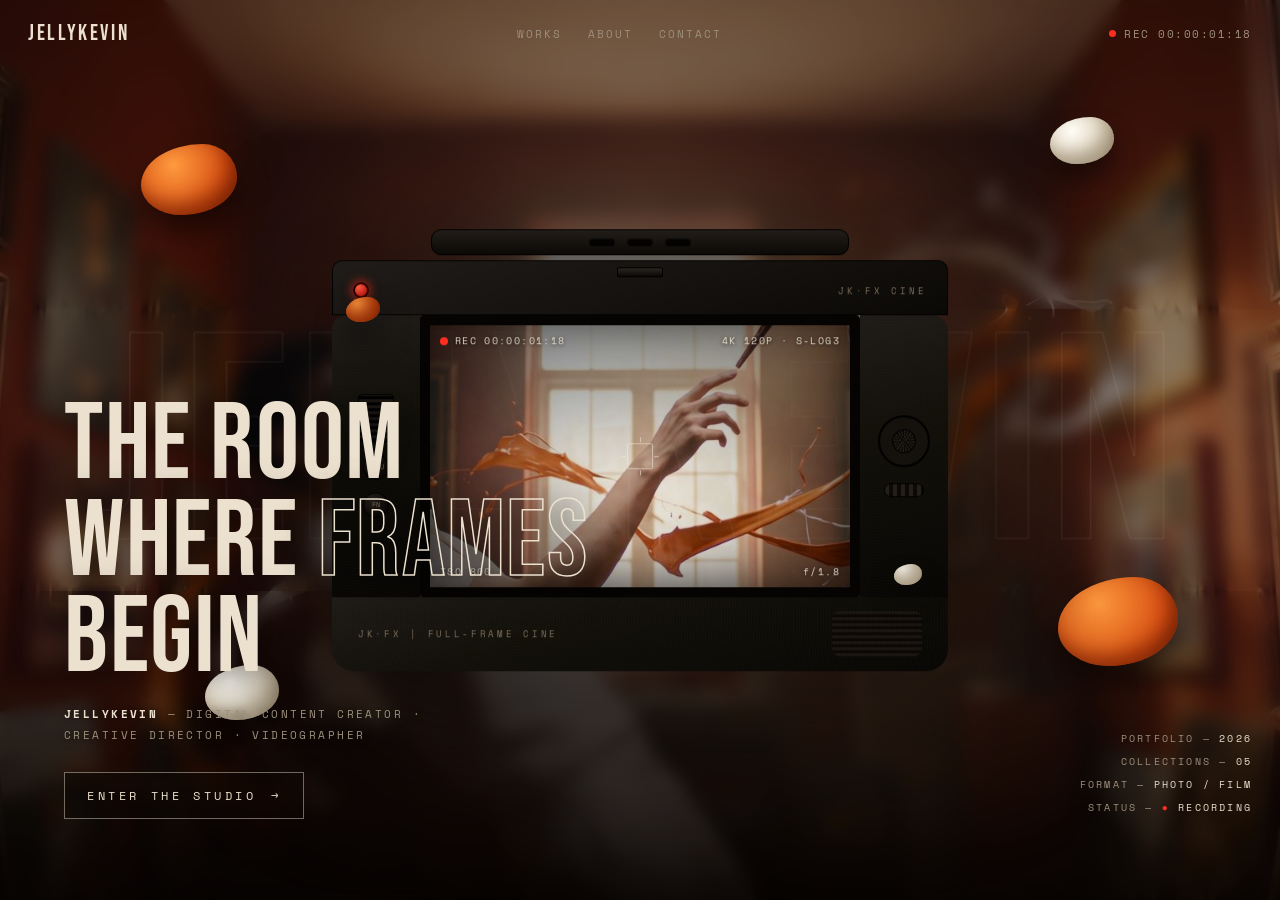
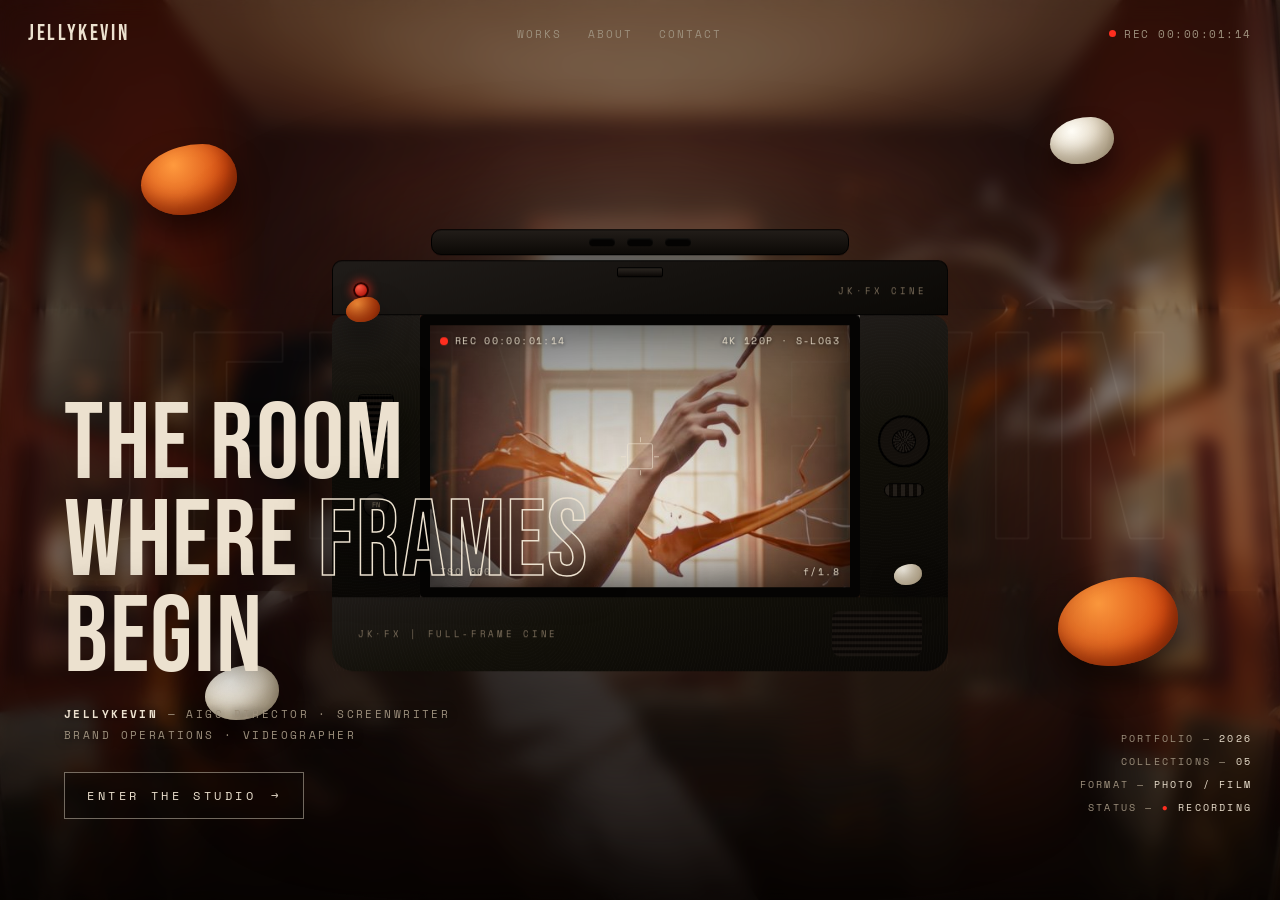
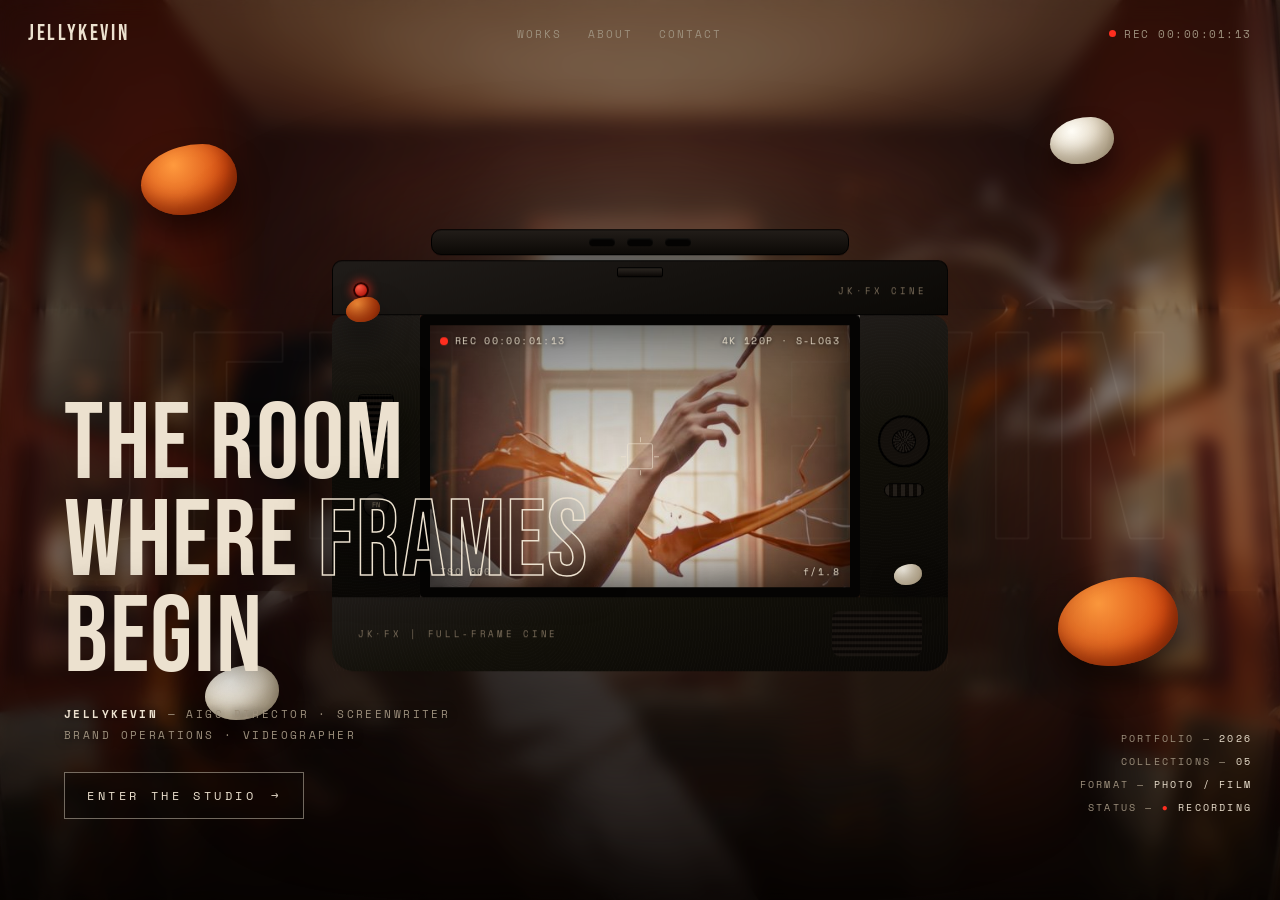
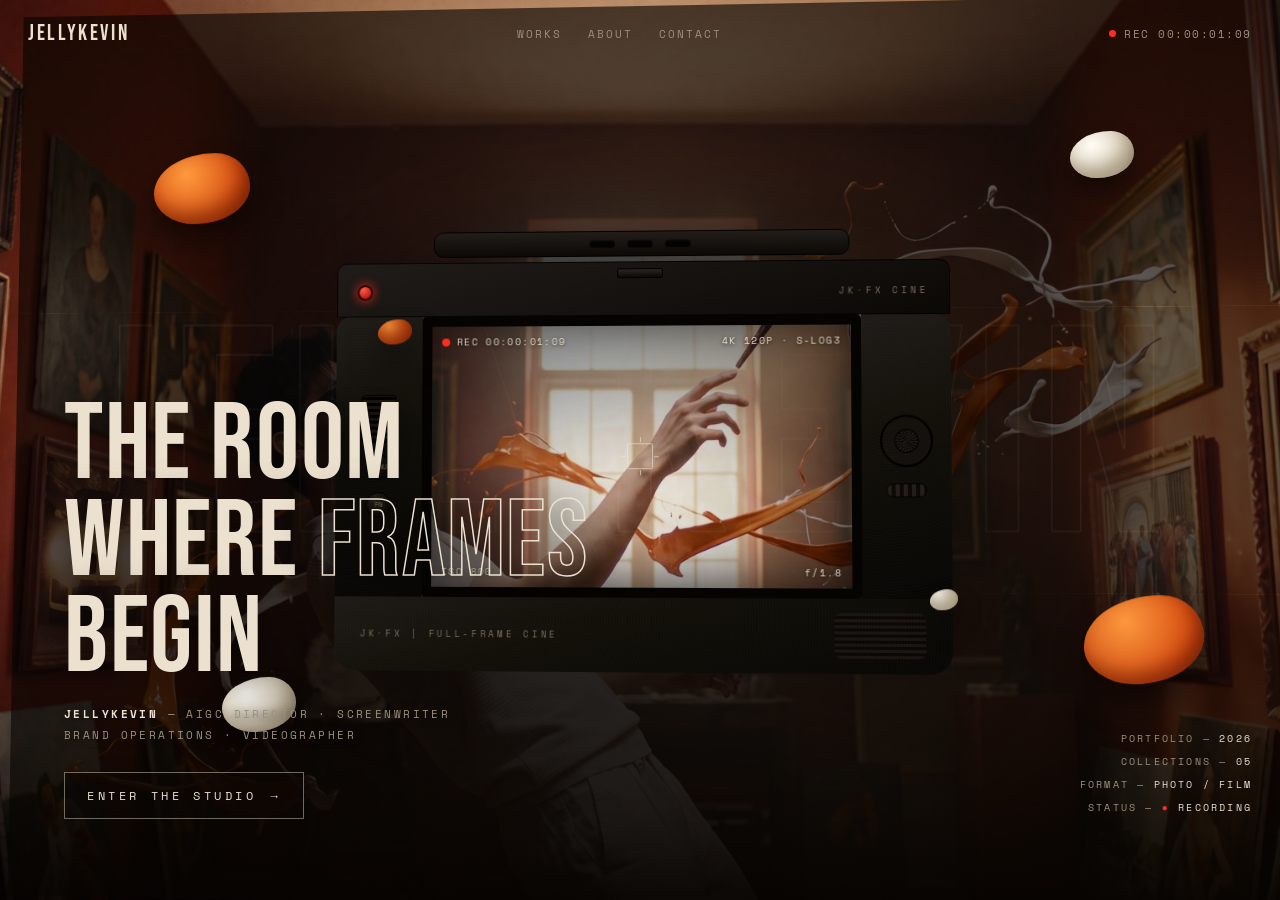
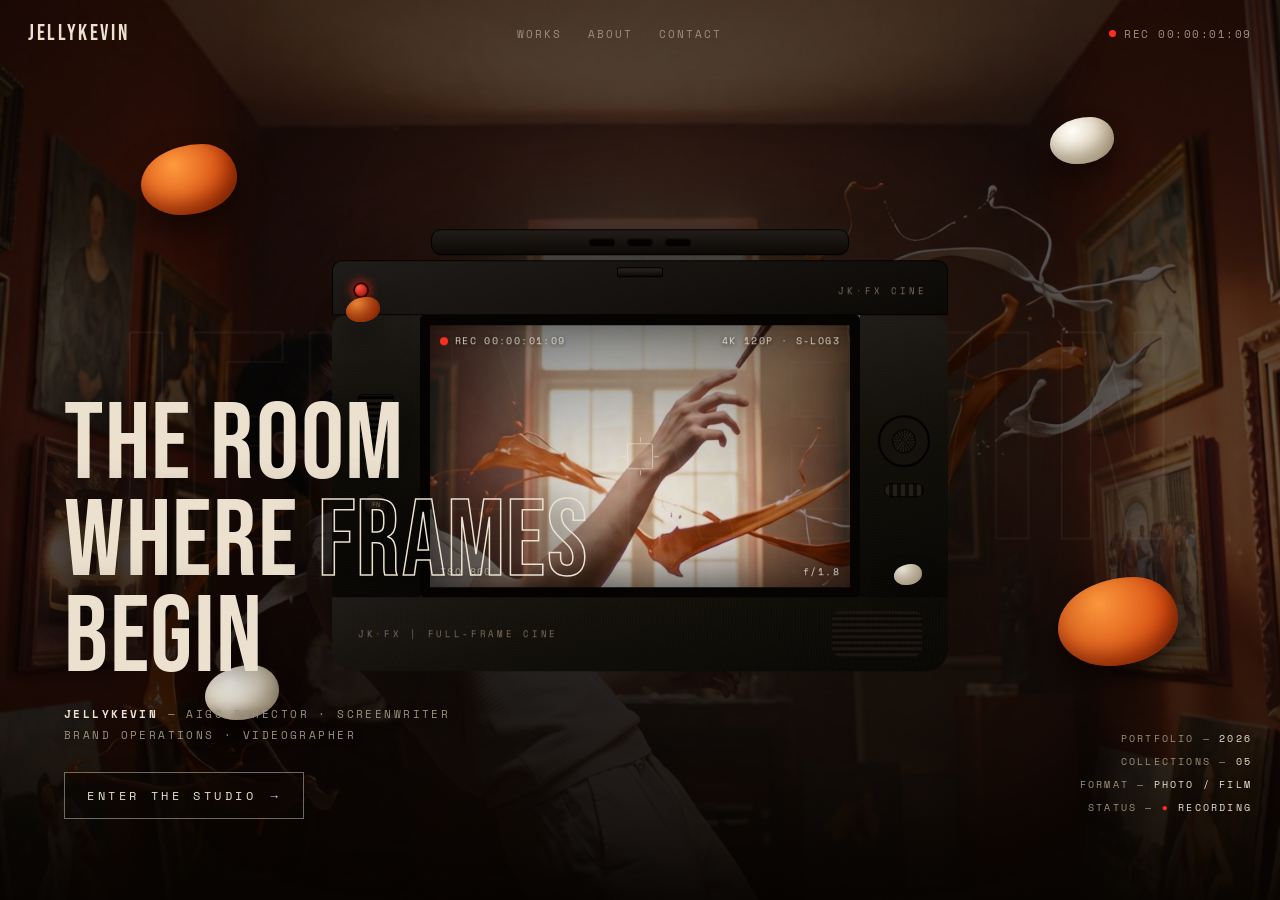
